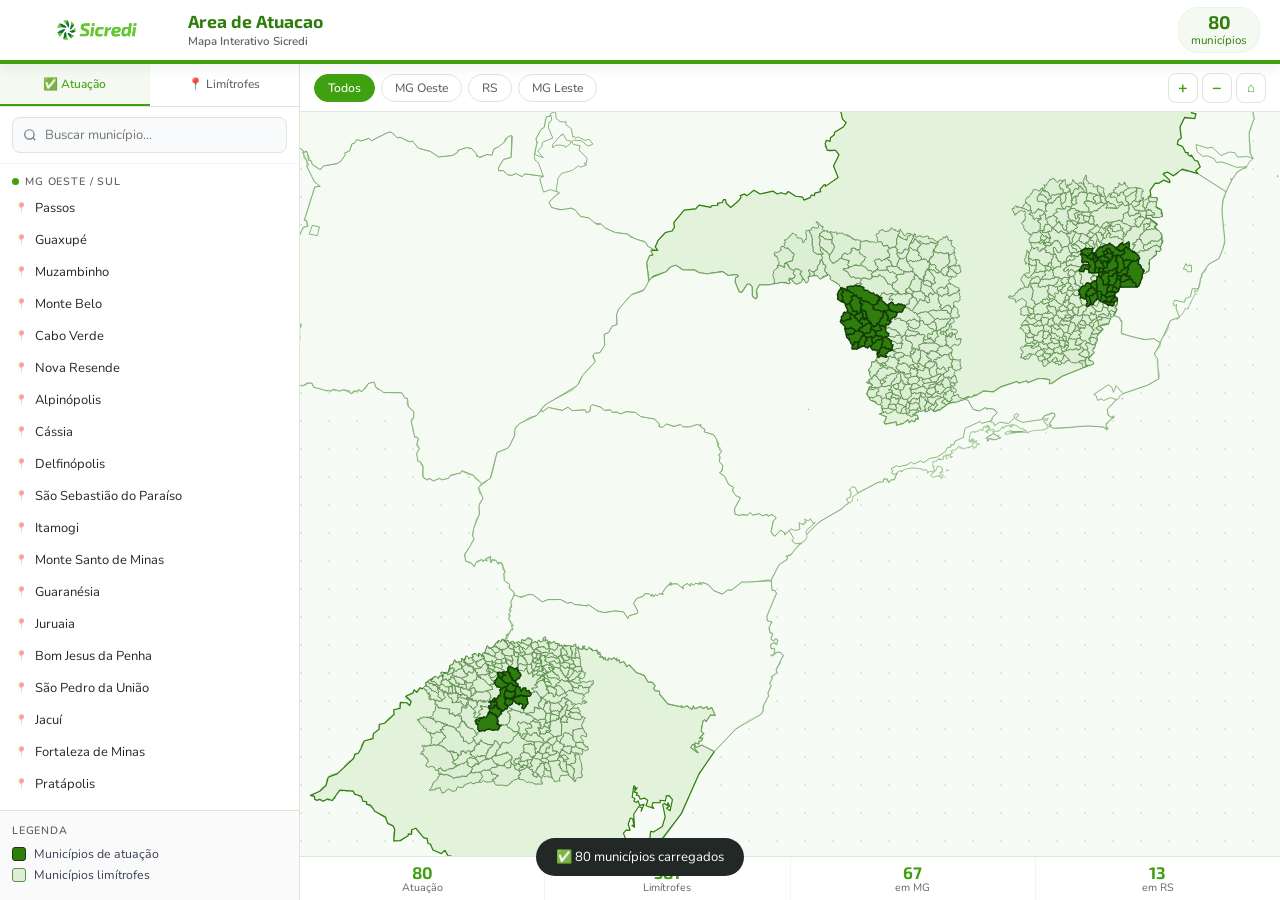
==== index.html @ 57748edc "Ajusta shape do Brasil e fit mobile do mapa" ====
<!DOCTYPE html>
<html lang="pt-BR">
<head>
  <meta charset="UTF-8">
  <meta name="viewport" content="width=device-width, initial-scale=1.0, viewport-fit=cover">
  <meta name="description" content="Mapa interativo da area de atuacao Sicredi">
  <meta name="theme-color" content="#3FA110">
  <meta name="mobile-web-app-capable" content="yes">
  <meta name="apple-mobile-web-app-capable" content="yes">
  <meta name="apple-mobile-web-app-status-bar-style" content="black-translucent">
  <meta name="apple-mobile-web-app-title" content="Mapa Sicredi">

  <title>Mapa de Atuacao Sicredi</title>

  <link rel="manifest" href="manifest.json">
  <link rel="icon" type="image/png" sizes="192x192" href="icons/icon-192.png">
  <link rel="apple-touch-icon" href="icons/icon-192.png">

  <link rel="preconnect" href="https://fonts.googleapis.com">
  <link rel="preconnect" href="https://fonts.gstatic.com" crossorigin>
  <link href="https://fonts.googleapis.com/css2?family=Exo+2:wght@500;600;700&family=Nunito:wght@400;600;700&display=swap" rel="stylesheet">

  <style>
/* ===================================================
   Mapa Sicredi — CSS Principal
   =================================================== */

:root {
  --verde:        #3FA110;
  --verde-medio:  #2F7D0C;
  --verde-claro:  #64C832;
  --verde-pale:   #EAF6E4;
  --verde-bg:     #F4FAF1;
  --creme:        #FFFFFF;
  --branco:       #ffffff;
  --texto:        #222826;
  --cinza:        #5F6661;
  --cinza-borda:  #DDE5DC;
  --amarelo:      #F7B500;
  --vermelho:     #B70F3B;
  --sombra:       rgba(63,161,16,0.14);
  --sombra-forte: rgba(34,40,38,0.18);

  --header-h: 64px;
  --sidebar-w: 300px;
  --stats-h: 44px;
  --toolbar-h: 48px;
  --radius: 12px;
  --radius-sm: 8px;
  --transition: 0.2s ease;
}

/* ── Reset ─────────────────────────────────────────── */
*, *::before, *::after { box-sizing: border-box; margin: 0; padding: 0; }
html, body { width: 100%; height: 100%; overflow: hidden; }
body {
  font-family: 'Nunito', Arial, system-ui, sans-serif;
  background: var(--creme);
  color: var(--texto);
  -webkit-font-smoothing: antialiased;
}
button { font-family: inherit; cursor: pointer; border: none; background: none; }
input  { font-family: inherit; }

/* ── Header ─────────────────────────────────────────── */
#header {
  height: var(--header-h);
  background: var(--branco);
  color: var(--texto);
  display: flex;
  align-items: center;
  gap: 14px;
  padding: 0 20px;
  position: relative;
  z-index: 100;
  border-bottom: 4px solid var(--verde);
  box-shadow: 0 2px 14px rgba(34,40,38,0.08);
  flex-shrink: 0;
}

.logo {
  width: 154px;
  height: 38px;
  object-fit: contain;
  display: block;
  flex-shrink: 0;
}

.header-text h1 {
  font-family: 'Exo 2', 'Nunito', Arial, sans-serif;
  font-size: 1.1rem;
  font-weight: 700;
  line-height: 1.2;
  color: var(--verde-medio);
}
.header-text p {
  font-size: 0.72rem;
  color: var(--cinza);
  font-weight: 600;
}

.header-badges {
  margin-left: auto;
  display: flex;
  gap: 8px;
  align-items: center;
}

.badge {
  background: var(--verde-bg);
  border: 1px solid var(--verde-pale);
  border-radius: 20px;
  padding: 4px 12px;
  font-size: 0.72rem;
  text-align: center;
  white-space: nowrap;
  color: var(--verde-medio);
}
.badge strong {
  display: block;
  font-family: 'Exo 2', 'Nunito', Arial, sans-serif;
  font-size: 1.15rem;
  line-height: 1.1;
}

#btn-menu {
  display: none;
  padding: 8px;
  border-radius: var(--radius-sm);
  color: var(--verde);
  font-size: 20px;
  line-height: 1;
  background: var(--verde-bg);
}

/* ── Layout ─────────────────────────────────────────── */
#app {
  display: flex;
  height: calc(100vh - var(--header-h));
}

/* ── Sidebar ─────────────────────────────────────────── */
#sidebar {
  width: var(--sidebar-w);
  min-width: var(--sidebar-w);
  background: var(--branco);
  border-right: 1px solid var(--cinza-borda);
  display: flex;
  flex-direction: column;
  overflow: hidden;
  transition: transform var(--transition);
  z-index: 50;
}

.tabs {
  display: flex;
  border-bottom: 1px solid var(--cinza-borda);
  flex-shrink: 0;
}
.tab-btn {
  flex: 1;
  padding: 12px 6px;
  font-size: 0.75rem;
  font-weight: 500;
  color: var(--cinza);
  border-bottom: 2.5px solid transparent;
  transition: all var(--transition);
}
.tab-btn.active {
  color: var(--verde);
  border-bottom-color: var(--verde);
  background: var(--verde-bg);
}

.search-wrap {
  padding: 10px 12px;
  border-bottom: 1px solid #f3f4f6;
  flex-shrink: 0;
}
.search-wrap input {
  width: 100%;
  padding: 8px 10px 8px 32px;
  border: 1.5px solid var(--cinza-borda);
  border-radius: var(--radius-sm);
  font-size: 0.82rem;
  background: #f9fafb url("data:image/svg+xml,%3Csvg xmlns='http://www.w3.org/2000/svg' width='14' height='14' viewBox='0 0 24 24' fill='none' stroke='%236b7280' stroke-width='2'%3E%3Ccircle cx='11' cy='11' r='8'/%3E%3Cpath d='m21 21-4.35-4.35'/%3E%3C/svg%3E") 10px center no-repeat;
  outline: none;
  transition: border-color var(--transition), background var(--transition);
}
.search-wrap input:focus {
  border-color: var(--verde-claro);
  background-color: var(--branco);
}

#municipio-list {
  flex: 1;
  overflow-y: auto;
  overscroll-behavior: contain;
}
#municipio-list::-webkit-scrollbar { width: 3px; }
#municipio-list::-webkit-scrollbar-thumb { background: var(--verde-pale); border-radius: 2px; }

.region-header {
  padding: 10px 12px 3px;
  font-size: 0.67rem;
  font-weight: 600;
  letter-spacing: 0.08em;
  text-transform: uppercase;
  color: var(--cinza);
  display: flex;
  align-items: center;
  gap: 6px;
  position: sticky;
  top: 0;
  background: var(--branco);
  z-index: 1;
}
.region-dot {
  width: 7px; height: 7px;
  border-radius: 50%;
  flex-shrink: 0;
}

.muni-item {
  padding: 7px 12px;
  font-size: 0.81rem;
  cursor: pointer;
  display: flex;
  align-items: center;
  gap: 8px;
  border-left: 3px solid transparent;
  transition: background var(--transition), border-color var(--transition);
  user-select: none;
}
.muni-item:hover { background: var(--verde-bg); }
.muni-item.selected {
  background: var(--verde-pale);
  border-left-color: var(--verde);
  color: var(--verde);
  font-weight: 500;
}
.muni-item .muni-icon { font-size: 10px; opacity: 0.5; }
.muni-count {
  margin-left: auto;
  font-size: 0.68rem;
  background: var(--verde-bg);
  color: var(--verde);
  border-radius: 10px;
  padding: 1px 6px;
}

.sidebar-legend {
  padding: 12px;
  border-top: 1px solid var(--cinza-borda);
  background: #fafafa;
  flex-shrink: 0;
}
.legend-title {
  font-size: 0.67rem;
  font-weight: 600;
  letter-spacing: 0.07em;
  text-transform: uppercase;
  color: var(--cinza);
  margin-bottom: 8px;
}
.legend-item {
  display: flex;
  align-items: center;
  gap: 8px;
  font-size: 0.77rem;
  color: #374151;
  margin-bottom: 5px;
}
.legend-swatch {
  width: 14px; height: 14px;
  border-radius: 3px;
  flex-shrink: 0;
}

/* ── Main area ───────────────────────────────────────── */
#main {
  flex: 1;
  display: flex;
  flex-direction: column;
  overflow: hidden;
  min-width: 0;
}

/* Toolbar */
#toolbar {
  height: var(--toolbar-h);
  background: var(--branco);
  border-bottom: 1px solid var(--cinza-borda);
  display: flex;
  align-items: center;
  gap: 6px;
  padding: 0 14px;
  flex-shrink: 0;
}

.filter-btn {
  padding: 5px 13px;
  border-radius: 20px;
  font-size: 0.76rem;
  font-weight: 500;
  color: var(--cinza);
  border: 1.5px solid var(--cinza-borda);
  background: var(--branco);
  transition: all var(--transition);
  white-space: nowrap;
}
.filter-btn:hover { border-color: var(--verde-claro); color: var(--verde); }
.filter-btn.active {
  background: var(--verde);
  border-color: var(--verde);
  color: var(--branco);
}

.zoom-group {
  margin-left: auto;
  display: flex;
  gap: 4px;
}
.zoom-btn {
  width: 30px; height: 30px;
  border: 1.5px solid var(--cinza-borda);
  border-radius: var(--radius-sm);
  background: var(--branco);
  font-size: 16px;
  font-weight: 700;
  color: var(--verde);
  display: flex; align-items: center; justify-content: center;
  transition: all var(--transition);
}
.zoom-btn:hover { background: var(--verde-bg); border-color: var(--verde-claro); }

/* Map container */
#map-container {
  flex: 1;
  position: relative;
  overflow: hidden;
  background: #F7FBF5;
  background-image:
    radial-gradient(circle at 1px 1px, rgba(63,161,16,0.16) 1px, transparent 0);
  background-size: 28px 28px;
  cursor: grab;
}
#map-container:active { cursor: grabbing; }

#map-wrapper {
  position: absolute;
  top: 0;
  left: 0;
  width: 100%;
  height: 100%;
}

#map-svg {
  width: 100%;
  height: 100%;
  display: block;
  shape-rendering: geometricPrecision;
}

/* SVG paths — vector-effect garante espessura fixa independente do zoom */
.brasil-pais {
  fill: #F7FBF5;
  stroke: #A8CFA0;
  stroke-width: 1.15px;
  stroke-linejoin: round;
  stroke-linecap: round;
  vector-effect: non-scaling-stroke;
  pointer-events: none;
  shape-rendering: geometricPrecision;
}

.brasil-estado {
  fill: rgba(244,250,241,0.72);
  stroke: #7CAD71;
  stroke-width: 0.9px;
  stroke-linejoin: round;
  stroke-linecap: round;
  vector-effect: non-scaling-stroke;
  pointer-events: none;
  shape-rendering: geometricPrecision;
}

.brasil-estado.estado-destaque {
  fill: #E2F2DB;
  stroke: #2F7D0C;
  stroke-width: 1.2px;
}

.muni-path {
  vector-effect: non-scaling-stroke;
  stroke: #2D5F23;
  stroke-width: 0.95;
  stroke-linejoin: round;
  stroke-linecap: round;
  transition: fill 0.15s, stroke 0.15s, opacity 0.15s;
  cursor: pointer;
  shape-rendering: geometricPrecision;
}
.muni-path.atuacao {
  fill: #2F7D0C;
  stroke: #133A08;
  stroke-width: 1.35;
}
.muni-path.limitrofe {
  fill: #DCEFD4;
  stroke: #5E8F50;
  stroke-width: 0.9;
}
.muni-path:hover {
  stroke: #1F4F0A;
  stroke-width: 2.2;
  filter: brightness(0.95) saturate(1.12);
}
.muni-path.selected {
  stroke: var(--amarelo) !important;
  stroke-width: 2.8 !important;
  filter: drop-shadow(0 0 6px rgba(247,181,0,0.55));
}
.muni-path.dimmed { opacity: 0.22; }

.muni-label {
  pointer-events: none;
  font-family: 'Nunito', Arial, sans-serif;
  fill: var(--texto);
  font-weight: 700;
  paint-order: stroke fill;
  stroke: rgba(255,255,255,0.9);
  stroke-linejoin: round;
  /* stroke-width definido via setAttribute em unidades do viewBox */
}

/* ── Tooltip ─────────────────────────────────────────── */
#tooltip {
  position: absolute;
  background: #222826;
  color: var(--branco);
  padding: 11px 14px 12px;
  border-radius: var(--radius);
  font-size: 0.8rem;
  pointer-events: none;
  opacity: 0;
  transition: opacity 0.12s;
  z-index: 200;
  min-width: 150px;
  max-width: 210px;
  border: 1px solid rgba(255,255,255,0.14);
  border-top: 3px solid var(--verde-claro);
  box-shadow: 0 10px 28px rgba(34,40,38,0.32);
}
#tooltip.visible { opacity: 1; }
#tt-name {
  font-family: 'Exo 2', 'Nunito', Arial, sans-serif;
  font-size: 1rem;
  font-weight: 700;
  margin-bottom: 3px;
  color: #FFFFFF;
}
#tt-uf {
  font-size: 0.73rem;
  color: #DDE5DC;
}
.tt-tag {
  display: inline-block;
  margin-top: 7px;
  padding: 3px 9px;
  border-radius: 10px;
  font-size: 0.68rem;
  font-weight: 700;
  border: 1px solid transparent;
}
.tt-tag.atuacao  {
  background: #EAF6E4;
  border-color: #64C832;
  color: #1F4F0A;
}
.tt-tag.limitrofe {
  background: #FFFFFF;
  border-color: #DDE5DC;
  color: #222826;
}

/* ── Info Panel ─────────────────────────────────────── */
#info-panel {
  position: absolute;
  bottom: 16px;
  right: 16px;
  background: var(--branco);
  border-radius: var(--radius);
  padding: 16px 18px;
  min-width: 200px;
  max-width: 250px;
  box-shadow: 0 4px 28px var(--sombra-forte);
  border-left: 4px solid var(--verde);
  z-index: 150;
  transform: translateY(10px);
  opacity: 0;
  pointer-events: none;
  transition: opacity 0.2s, transform 0.2s;
}
#info-panel.visible {
  opacity: 1;
  transform: translateY(0);
  pointer-events: auto;
}
#info-panel h3 {
  font-family: 'Exo 2', 'Nunito', Arial, sans-serif;
  font-size: 1rem;
  color: var(--verde);
  margin-bottom: 8px;
  line-height: 1.25;
  padding-right: 20px;
}
.info-row {
  display: flex;
  justify-content: space-between;
  align-items: center;
  font-size: 0.76rem;
  color: var(--cinza);
  margin-top: 5px;
}
.info-row strong { color: var(--texto); font-weight: 500; }
#btn-close-info {
  position: absolute;
  top: 8px; right: 10px;
  color: var(--cinza);
  font-size: 16px;
  line-height: 1;
}
#btn-close-info:hover { color: var(--texto); }

/* ── Stats Bar ───────────────────────────────────────── */
#stats-bar {
  height: var(--stats-h);
  display: flex;
  background: var(--branco);
  border-top: 1px solid var(--cinza-borda);
  flex-shrink: 0;
}
.stat-cell {
  flex: 1;
  display: flex;
  flex-direction: column;
  align-items: center;
  justify-content: center;
  border-right: 1px solid #f3f4f6;
  font-size: 0.67rem;
  color: var(--cinza);
  line-height: 1.2;
}
.stat-cell:last-child { border-right: none; }
.stat-cell strong {
  font-family: 'Exo 2', 'Nunito', Arial, sans-serif;
  font-size: 1.05rem;
  color: var(--verde);
  display: block;
}

/* ── Loading overlay ─────────────────────────────────── */
#loading {
  position: absolute;
  inset: 0;
  background: #F7FBF5;
  display: flex;
  flex-direction: column;
  align-items: center;
  justify-content: center;
  gap: 14px;
  z-index: 999;
}
.spinner {
  width: 46px; height: 46px;
  border: 3px solid var(--verde-pale);
  border-top-color: var(--verde);
  border-radius: 50%;
  animation: spin 0.75s linear infinite;
}
@keyframes spin { to { transform: rotate(360deg); } }
#loading p { color: var(--verde); font-family: 'Exo 2', 'Nunito', Arial, sans-serif; font-size: 0.95rem; font-weight: 700; }
#loading small { color: var(--cinza); font-size: 0.75rem; }
#loading.hidden { display: none; }

/* ── Overlay sidebar (mobile) ───────────────────────── */
#sidebar-overlay {
  display: none;
  position: fixed;
  inset: 0;
  background: rgba(0,0,0,0.4);
  z-index: 49;
}

/* ── Toast notification ──────────────────────────────── */
#toast {
  position: fixed;
  bottom: 24px;
  left: 50%;
  transform: translateX(-50%) translateY(20px);
  background: var(--texto);
  color: var(--branco);
  padding: 10px 20px;
  border-radius: 24px;
  font-size: 0.82rem;
  opacity: 0;
  pointer-events: none;
  transition: opacity 0.3s, transform 0.3s;
  z-index: 9999;
  white-space: nowrap;
}
#toast.show {
  opacity: 1;
  transform: translateX(-50%) translateY(0);
}

/* ── PWA install banner ──────────────────────────────── */
#install-banner {
  position: fixed;
  bottom: 16px;
  left: 50%;
  transform: translateX(-50%);
  background: var(--verde);
  color: white;
  padding: 12px 20px;
  border-radius: var(--radius);
  display: flex;
  align-items: center;
  gap: 12px;
  box-shadow: 0 4px 20px rgba(0,0,0,0.3);
  z-index: 9999;
  font-size: 0.85rem;
  display: none;
}
#install-banner button {
  background: white;
  color: var(--verde);
  padding: 6px 14px;
  border-radius: 20px;
  font-weight: 600;
  font-size: 0.8rem;
}
#btn-dismiss-install {
  background: none !important;
  color: rgba(255,255,255,0.7) !important;
  padding: 4px !important;
  font-size: 16px !important;
}

/* ── Responsive — Mobile ─────────────────────────────── */
@media (max-width: 768px) {
  :root { --sidebar-w: 280px; }

  #btn-menu { display: flex; }
  #header { gap: 8px; padding: 0 12px; }
  .logo { width: 132px; height: 34px; }
  .header-text h1 { font-size: 0.92rem; }
  .header-text p { display: none; }
  .badge { padding: 3px 9px; font-size: 0.66rem; }

  #sidebar {
    position: fixed;
    top: var(--header-h);
    left: 0;
    height: calc(100vh - var(--header-h));
    transform: translateX(-100%);
    box-shadow: 4px 0 24px rgba(0,0,0,0.2);
  }
  #sidebar.open { transform: translateX(0); }
  #sidebar-overlay.open { display: block; }

  .header-badges .badge:not(:first-child) { display: none; }

  #toolbar { gap: 4px; padding: 0 10px; }
  .filter-btn { padding: 4px 9px; font-size: 0.7rem; }

  #info-panel { left: 12px; right: 12px; max-width: unset; bottom: 56px; }

  .stat-cell strong { font-size: 0.9rem; }
  .stat-cell { font-size: 0.62rem; }
}

@media (max-width: 400px) {
  .filter-btn { display: none; }
  .filter-btn.active { display: block; }
}

  </style>
</head>
<body>

<!-- ── Header ──────────────────────────────────────────── -->
<header id="header">
  <button id="btn-menu" aria-label="Abrir menu">☰</button>
  <img class="logo" src="[data-uri]" alt="Sicredi">
  <div class="header-text">
    <h1>Area de Atuacao</h1>
    <p>Mapa Interativo Sicredi</p>
  </div>
  <div class="header-badges">
    <div class="badge">
      <strong id="badge-atu">—</strong>
      municípios
    </div>
  </div>
</header>

<!-- ── App layout ──────────────────────────────────────── -->
<div id="app">

  <!-- Sidebar overlay (mobile) -->
  <div id="sidebar-overlay"></div>

  <!-- Sidebar -->
  <aside id="sidebar">
    <div class="tabs">
      <button class="tab-btn active" data-tab="atuacao">✅ Atuação</button>
      <button class="tab-btn"        data-tab="limitrofe">📍 Limítrofes</button>
    </div>

    <div class="search-wrap">
      <input type="search" id="search-input" placeholder="Buscar município..." autocomplete="off" autocorrect="off">
    </div>

    <div id="municipio-list" role="list"></div>

    <div class="sidebar-legend">
      <div class="legend-title">Legenda</div>
      <div class="legend-item">
        <div class="legend-swatch" style="background:#2F7D0C;border:1.5px solid #133A08"></div>
        Municípios de atuação
      </div>
      <div class="legend-item">
        <div class="legend-swatch" style="background:#DCEFD4;border:1px solid #5E8F50"></div>
        Municípios limítrofes
      </div>
    </div>
  </aside>

  <!-- Main -->
  <main id="main">

    <!-- Toolbar -->
    <div id="toolbar">
      <button class="filter-btn active" data-region="todos">Todos</button>
      <button class="filter-btn" data-region="mg-oeste">MG Oeste</button>
      <button class="filter-btn" data-region="rs">RS</button>
      <button class="filter-btn" data-region="mg-leste">MG Leste</button>
      <div class="zoom-group">
        <button class="zoom-btn" id="btn-zoom-in"    title="Zoom +">+</button>
        <button class="zoom-btn" id="btn-zoom-out"   title="Zoom −">−</button>
        <button class="zoom-btn" id="btn-zoom-reset" title="Resetar" style="font-size:13px">⌂</button>
      </div>
    </div>

    <!-- Map -->
    <div id="map-container">
      <!-- Loading -->
      <div id="loading">
        <div class="spinner"></div>
        <p>Carregando mapa...</p>
        <small>Preparando dados geográficos</small>
      </div>

      <!-- SVG Map -->
      <div id="map-wrapper">
        <svg id="map-svg" xmlns="http://www.w3.org/2000/svg" aria-label="Mapa de municípios"></svg>
      </div>

      <!-- Tooltip -->
      <div id="tooltip" role="tooltip" aria-live="polite">
        <div id="tt-name"></div>
        <div id="tt-uf"></div>
        <div id="tt-tag"></div>
      </div>

      <!-- Info panel -->
      <div id="info-panel" role="complementary">
        <button id="btn-close-info" aria-label="Fechar">✕</button>
        <h3 id="ip-nome"></h3>
        <div class="info-row"><span>Estado</span><strong id="ip-estado"></strong></div>
        <div class="info-row"><span>Região</span><strong id="ip-regiao"></strong></div>
        <div class="info-row"><span>Tipo</span><strong id="ip-tipo"></strong></div>
      </div>
    </div>

    <!-- Stats bar -->
    <div id="stats-bar">
      <div class="stat-cell"><strong id="s-atu">—</strong>Atuação</div>
      <div class="stat-cell"><strong id="s-lim">—</strong>Limítrofes</div>
      <div class="stat-cell"><strong id="s-mg">—</strong>em MG</div>
      <div class="stat-cell"><strong id="s-rs">—</strong>em RS</div>
    </div>

  </main>
</div>

<!-- Toast -->
<div id="toast" role="status"></div>

<!-- PWA Install Banner -->
<div id="install-banner">
  <span>📱 Instalar como app</span>
  <button id="btn-install">Instalar</button>
  <button id="btn-dismiss-install">✕</button>
</div>

<script>
window.__MAPA_DATA__ = {"meta":{"total":661,"atuacao":80,"limitrofe":581,"regioes":{"mg-oeste":"MG Oeste / Sul","mg-leste":"MG Leste / Caratinga","rs":"RS Noroeste"},"municipios_atuacao":{"mg-oeste":["Passos","Guaxupé","Muzambinho","Monte Belo","Cabo Verde","Nova Resende","Alpinópolis","Cássia","Delfinópolis","São Sebastião do Paraíso","Itamogi","Monte Santo de Minas","Guaranésia","Juruaia","Bom Jesus da Penha","São Pedro da União","Jacuí","Fortaleza de Minas","Pratápolis","Itaú de Minas","Capetinga","São Tomás de Aquino","Claraval","Ibiraci","São José da Barra","Capitólio","São João Batista do Glória","Arceburgo"],"mg-leste":["Caratinga","Piedade de Caratinga","Inhápim","São Domingos das Dores","São Sebastião do Anta","Imbé de Minas","Ubaporanga","Simonésia","Santa Rita de Minas","Santa Bárbara do Leste","Manhuaçu","Santana do Manhuaçu","Manhumirim","Reduto","Martins Soares","São João do Manhuaçu","Luisburgo","Alto Jequitibá","Alto Caparaó","Caparaó","Matipó","Abre Campo","Pedra Bonita","Santa Margarida","Caputira","Durandé","São José do Mantimento","Conceição de Ipanema","Ipanema","Chalé","Lajinha","Mutum","Taparuba","Pocrane","Alvarenga","Entre Folhas","Bom Jesus do Galho","Córrego Novo","Vargem Alegre"],"rs":["Santo Augusto","Coronel Bicaco","São Valério do Sul","Chiapetta","Nova Ramada","Condor","Ajuricaba","Panambi","Bozano","Ijuí","Coronel Barros","Augusto Pestana","Jóia"]}},"features":[{"id":"3100302","nome":"Abre Campo","uf":"MG","tipo":"atuacao","regiao":"mg-leste","centroide":[-42.42953,-20.26358],"geometry":{"type":"Polygon","coordinates":[[[-42.3696,-20.1322],[-42.311,-20.1422],[-42.3222,-20.1764],[-42.3122,-20.1922],[-42.3278,-20.218],[-42.3212,-20.2336],[-42.3636,-20.2473],[-42.3614,-20.2593],[-42.3744,-20.2673],[-42.3679,-20.2808],[-42.3912,-20.28],[-42.411,-20.3187],[-42.415,-20.3496],[-42.4273,-20.3595],[-42.4201,-20.4141],[-42.4361,-20.4382],[-42.4566,-20.4379],[-42.4895,-20.4197],[-42.4916,-20.4062],[-42.5272,-20.4245],[-42.5316,-20.4104],[-42.5137,-20.37],[-42.523,-20.357],[-42.5564,-20.3555],[-42.5491,-20.3196],[-42.5407,-20.3176],[-42.5421,-20.2967],[-42.5558,-20.2948],[-42.5595,-20.2841],[-42.5511,-20.2802],[-42.5556,-20.267],[-42.5309,-20.251],[-42.5071,-20.1971],[-42.4623,-20.1856],[-42.4385,-20.1936],[-42.4158,-20.1397],[-42.3847,-20.1211],[-42.3681,-20.1244],[-42.3696,-20.1322]]]}},{"id":"3100401","nome":"Acaiaca","uf":"MG","tipo":"limitrofe","regiao":"","centroide":[-43.09854,-20.39933],"geometry":{"type":"Polygon","coordinates":[[[-43.1139,-20.3578],[-43.0771,-20.3662],[-43.0531,-20.4027],[-43.0242,-20.4102],[-43.0366,-20.4492],[-43.0526,-20.4555],[-43.0774,-20.4323],[-43.125,-20.4489],[-43.1229,-20.4302],[-43.1687,-20.4006],[-43.1529,-20.3764],[-43.1638,-20.37],[-43.1568,-20.3453],[-43.1333,-20.3408],[-43.1294,-20.3549],[-43.1139,-20.3578]]]}},{"id":"3100500","nome":"Açucena","uf":"MG","tipo":"limitrofe","regiao":"","centroide":[-42.4329,-19.04847],"geometry":{"type":"Polygon","coordinates":[[[-42.3859,-18.9239],[-42.3627,-18.9252],[-42.3562,-18.9601],[-42.3301,-18.9646],[-42.3156,-18.987],[-42.3086,-18.9608],[-42.3008,-18.9607],[-42.27,-18.9793],[-42.2508,-18.9735],[-42.2541,-18.9878],[-42.2464,-18.9933],[-42.2253,-18.9954],[-42.209,-18.9842],[-42.2059,-19.0034],[-42.2272,-19.0256],[-42.2405,-19.0174],[-42.2991,-19.0864],[-42.3325,-19.0836],[-42.3554,-19.0965],[-42.3538,-19.1489],[-42.4038,-19.1719],[-42.3722,-19.2204],[-42.4002,-19.2124],[-42.4126,-19.1881],[-42.4321,-19.1851],[-42.466,-19.161],[-42.4756,-19.167],[-42.4821,-19.1551],[-42.5701,-19.1668],[-42.6161,-19.118],[-42.662,-19.1253],[-42.6644,-19.0973],[-42.6538,-19.0803],[-42.6158,-19.0512],[-42.596,-19.0515],[-42.586,-19.0344],[-42.6184,-18.9963],[-42.6119,-18.9744],[-42.5976,-18.9753],[-42.5958,-18.9625],[-42.5459,-18.9608],[-42.5269,-18.9446],[-42.5142,-18.9558],[-42.4879,-18.937],[-42.4867,-18.9622],[-42.4533,-18.9396],[-42.4319,-18.9428],[-42.3859,-18.9239]]]}},{"id":"3100708","nome":"Água Comprida","uf":"MG","tipo":"limitrofe","regiao":"","centroide":[-48.1062,-19.9815],"geometry":{"type":"Polygon","coordinates":[[[-48.1056,-19.8423],[-48.0937,-19.86],[-48.0694,-19.8515],[-48.0205,-19.8891],[-47.9909,-19.8975],[-48.0351,-19.9542],[-48.0105,-19.964],[-48.0098,-19.9818],[-47.9946,-19.9934],[-47.981,-20.036],[-47.9908,-20.0457],[-47.9893,-20.0725],[-48.0019,-20.1037],[-48.0194,-20.1197],[-48.0377,-20.1165],[-48.0489,-20.1368],[-48.0815,-20.1478],[-48.1125,-20.1433],[-48.1473,-20.1237],[-48.1585,-20.1026],[-48.1782,-20.0957],[-48.182,-20.0742],[-48.203,-20.045],[-48.1714,-20.0386],[-48.1667,-20.0233],[-48.1403,-20.0217],[-48.1401,-20.0036],[-48.1301,-20.0037],[-48.1365,-19.9966],[-48.1259,-19.9928],[-48.1283,-19.984],[-48.1408,-19.9731],[-48.1374,-19.966],[-48.1468,-19.971],[-48.1446,-19.9639],[-48.1667,-19.946],[-48.1674,-19.9264],[-48.1487,-19.9065],[-48.1535,-19.8813],[-48.127,-19.8487],[-48.1056,-19.8423]]]}},{"id":"3100807","nome":"Aguanil","uf":"MG","tipo":"limitrofe","regiao":"","centroide":[-45.41114,-20.97291],"geometry":{"type":"Polygon","coordinates":[[[-45.4157,-20.8863],[-45.3822,-20.8958],[-45.3637,-20.9127],[-45.3608,-20.9589],[-45.342,-21.0148],[-45.3669,-21.034],[-45.3496,-21.0412],[-45.3503,-21.062],[-45.3422,-21.067],[-45.3647,-21.0653],[-45.3945,-21.0779],[-45.3917,-21.0682],[-45.4188,-21.0278],[-45.4709,-21.0234],[-45.5234,-20.9739],[-45.5374,-20.9385],[-45.4727,-20.9303],[-45.4473,-20.8985],[-45.4157,-20.8863]]]}},{"id":"3101102","nome":"Aimorés","uf":"MG","tipo":"limitrofe","regiao":"","centroide":[-41.19961,-19.60977],"geometry":{"type":"Polygon","coordinates":[[[-41.0252,-19.3841],[-40.9966,-19.4086],[-40.9709,-19.4118],[-40.9574,-19.4494],[-40.9445,-19.4596],[-40.9489,-19.4727],[-40.9709,-19.5033],[-40.9879,-19.5075],[-41.0199,-19.5036],[-41.0454,-19.4874],[-41.0359,-19.568],[-41.0559,-19.5843],[-41.0715,-19.5839],[-41.0729,-19.5975],[-41.0905,-19.5959],[-41.1082,-19.639],[-41.1291,-19.6423],[-41.1382,-19.6582],[-41.1681,-19.6717],[-41.1791,-19.7396],[-41.1905,-19.7464],[-41.1656,-19.792],[-41.1658,-19.8101],[-41.1859,-19.8272],[-41.1753,-19.8389],[-41.1836,-19.8483],[-41.1845,-19.8885],[-41.2047,-19.9026],[-41.2285,-19.9053],[-41.2431,-19.9362],[-41.299,-19.9366],[-41.2911,-19.9259],[-41.2987,-19.9037],[-41.2737,-19.8959],[-41.2774,-19.8811],[-41.2895,-19.8836],[-41.2871,-19.8618],[-41.336,-19.8328],[-41.3269,-19.7996],[-41.3437,-19.7951],[-41.3524,-19.7681],[-41.3627,-19.7615],[-41.3832,-19.7677],[-41.3938,-19.7392],[-41.3818,-19.7227],[-41.3867,-19.6585],[-41.3648,-19.653],[-41.3633,-19.6329],[-41.3847,-19.6121],[-41.3822,-19.5874],[-41.3944,-19.5855],[-41.4313,-19.5403],[-41.4071,-19.527],[-41.3922,-19.5382],[-41.3726,-19.5315],[-41.3749,-19.5056],[-41.3388,-19.4868],[-41.2943,-19.4992],[-41.2194,-19.4777],[-41.2067,-19.4883],[-41.2095,-19.4741],[-41.1895,-19.4697],[-41.1973,-19.4538],[-41.159,-19.4532],[-41.1434,-19.4186],[-41.1253,-19.4291],[-41.0881,-19.3908],[-41.0672,-19.3986],[-41.0483,-19.3941],[-41.045,-19.3771],[-41.0252,-19.3841]]]}},{"id":"3101409","nome":"Albertina","uf":"MG","tipo":"limitrofe","regiao":"","centroide":[-46.62416,-22.19699],"geometry":{"type":"Polygon","coordinates":[[[-46.6693,-22.1748],[-46.6411,-22.1865],[-46.5558,-22.1717],[-46.5331,-22.1853],[-46.5639,-22.2005],[-46.576,-22.2196],[-46.596,-22.2262],[-46.631,-22.2128],[-46.6473,-22.2262],[-46.6798,-22.2164],[-46.6693,-22.1748]]]}},{"id":"3101607","nome":"Alfenas","uf":"MG","tipo":"limitrofe","regiao":"","centroide":[-45.97627,-21.38729],"geometry":{"type":"Polygon","coordinates":[[[-45.9736,-21.1406],[-45.9478,-21.1653],[-45.9549,-21.2467],[-45.9322,-21.2485],[-45.9098,-21.2687],[-45.8578,-21.2832],[-45.8228,-21.3313],[-45.831,-21.3936],[-45.845,-21.4165],[-45.8211,-21.4235],[-45.8372,-21.4661],[-45.8591,-21.4782],[-45.8693,-21.5007],[-45.8556,-21.5066],[-45.864,-21.5304],[-45.8491,-21.5586],[-45.8532,-21.5867],[-45.9037,-21.5517],[-45.9201,-21.559],[-45.9303,-21.5489],[-45.9512,-21.5551],[-45.9906,-21.5312],[-46.0194,-21.4988],[-46.0639,-21.4896],[-46.1033,-21.4996],[-46.1233,-21.4923],[-46.1416,-21.5041],[-46.1475,-21.4805],[-46.1758,-21.4742],[-46.1881,-21.4835],[-46.178,-21.4512],[-46.1849,-21.4412],[-46.1491,-21.4187],[-46.0776,-21.4099],[-46.0568,-21.4189],[-46.0371,-21.3908],[-46.038,-21.3566],[-46.0456,-21.3504],[-46.0281,-21.3426],[-46.0121,-21.3133],[-46.056,-21.3084],[-46.0542,-21.2974],[-46.0346,-21.2903],[-46.0412,-21.2806],[-46.0343,-21.2614],[-46.0128,-21.2534],[-46.0515,-21.1955],[-46.0157,-21.1868],[-46.0117,-21.1633],[-45.9834,-21.158],[-45.9736,-21.1406]]]}},{"id":"3101805","nome":"Alpercata","uf":"MG","tipo":"limitrofe","regiao":"","centroide":[-42.00755,-18.98319],"geometry":{"type":"Polygon","coordinates":[[[-41.9838,-18.951],[-41.9568,-18.9539],[-41.9528,-18.9437],[-41.9609,-18.935],[-41.9334,-18.928],[-41.8916,-18.9338],[-41.8941,-18.946],[-41.9267,-18.9656],[-41.9375,-18.9882],[-41.9841,-18.9992],[-41.9891,-19.012],[-42.048,-19.0393],[-42.063,-19.0698],[-42.0933,-19.049],[-42.0858,-19.0423],[-42.0995,-19.0236],[-42.1142,-19.0307],[-42.1268,-19.0243],[-42.0988,-19.0022],[-42.0902,-18.9731],[-42.0377,-18.9333],[-41.9879,-18.9241],[-41.9838,-18.951]]]}},{"id":"3101904","nome":"Alpinópolis","uf":"MG","tipo":"atuacao","regiao":"mg-oeste","centroide":[-46.38143,-20.83249],"geometry":{"type":"Polygon","coordinates":[[[-46.3479,-20.7032],[-46.3315,-20.7194],[-46.3305,-20.7581],[-46.3206,-20.7532],[-46.306,-20.7775],[-46.2955,-20.7791],[-46.3018,-20.7979],[-46.2938,-20.8189],[-46.3154,-20.8431],[-46.3168,-20.8573],[-46.2563,-20.8677],[-46.2398,-20.8922],[-46.2597,-20.892],[-46.2607,-20.9113],[-46.2856,-20.9282],[-46.2878,-20.9453],[-46.3119,-20.9486],[-46.3474,-20.9362],[-46.3389,-20.9717],[-46.3581,-20.9899],[-46.3982,-20.9809],[-46.3935,-20.967],[-46.4128,-20.9621],[-46.4564,-20.9737],[-46.4747,-20.947],[-46.4924,-20.9499],[-46.5039,-20.9376],[-46.5144,-20.9432],[-46.5282,-20.9343],[-46.527,-20.9223],[-46.5042,-20.9254],[-46.4864,-20.8976],[-46.4631,-20.8924],[-46.4701,-20.8726],[-46.4551,-20.8409],[-46.4399,-20.8308],[-46.4389,-20.8133],[-46.4081,-20.8055],[-46.4117,-20.7834],[-46.4015,-20.7765],[-46.3981,-20.751],[-46.4059,-20.7376],[-46.3884,-20.7319],[-46.3985,-20.7139],[-46.3789,-20.6964],[-46.3976,-20.6894],[-46.3984,-20.6742],[-46.3799,-20.6648],[-46.3479,-20.7032]]]}},{"id":"3102001","nome":"Alterosa","uf":"MG","tipo":"limitrofe","regiao":"","centroide":[-46.17406,-21.21912],"geometry":{"type":"Polygon","coordinates":[[[-46.2693,-21.17],[-46.2436,-21.1859],[-46.2212,-21.1767],[-46.1758,-21.1972],[-46.1748,-21.1847],[-46.1416,-21.1526],[-46.0645,-21.1456],[-46.0417,-21.1739],[-46.0515,-21.1955],[-46.0457,-21.214],[-46.0128,-21.2534],[-46.0343,-21.2614],[-46.0412,-21.2806],[-46.0346,-21.2903],[-46.0484,-21.291],[-46.056,-21.3084],[-46.124,-21.3197],[-46.1756,-21.2759],[-46.2025,-21.2797],[-46.2136,-21.265],[-46.247,-21.2525],[-46.2606,-21.2571],[-46.2926,-21.2182],[-46.3342,-21.2032],[-46.3492,-21.1795],[-46.3057,-21.1794],[-46.2996,-21.1541],[-46.2693,-21.17]]]}},{"id":"3102050","nome":"Alto Caparaó","uf":"MG","tipo":"atuacao","regiao":"mg-leste","centroide":[-41.88196,-20.46172],"geometry":{"type":"Polygon","coordinates":[[[-41.8747,-20.3975],[-41.803,-20.4218],[-41.799,-20.4768],[-41.8398,-20.4829],[-41.8505,-20.4986],[-41.8685,-20.4925],[-41.8961,-20.5024],[-41.9156,-20.4881],[-41.9145,-20.5048],[-41.9319,-20.5166],[-41.9629,-20.5054],[-41.932,-20.4918],[-41.9278,-20.4718],[-41.8985,-20.4392],[-41.9036,-20.435],[-41.8833,-20.4326],[-41.8732,-20.4179],[-41.8747,-20.3975]]]}},{"id":"3102100","nome":"Alto Rio Doce","uf":"MG","tipo":"limitrofe","regiao":"","centroide":[-43.40743,-21.01548],"geometry":{"type":"Polygon","coordinates":[[[-43.5144,-20.9295],[-43.5071,-20.9395],[-43.4971,-20.9341],[-43.4576,-20.9446],[-43.454,-20.965],[-43.4442,-20.9619],[-43.4198,-20.9781],[-43.3957,-20.9589],[-43.3916,-20.9728],[-43.3752,-20.9761],[-43.3651,-20.9562],[-43.3724,-20.9537],[-43.3599,-20.9449],[-43.3447,-20.9512],[-43.3329,-20.9775],[-43.2912,-20.9552],[-43.2393,-20.9689],[-43.2557,-21.0125],[-43.245,-21.0232],[-43.2493,-21.036],[-43.2312,-21.0447],[-43.2433,-21.0839],[-43.2632,-21.0777],[-43.2742,-21.0577],[-43.2999,-21.0628],[-43.3067,-21.0754],[-43.3563,-21.0957],[-43.3617,-21.1507],[-43.3967,-21.1672],[-43.4024,-21.1556],[-43.4176,-21.1582],[-43.4376,-21.1418],[-43.4682,-21.1448],[-43.4653,-21.1308],[-43.4979,-21.1159],[-43.503,-21.0948],[-43.5166,-21.0938],[-43.5111,-21.0617],[-43.5414,-21.0582],[-43.5183,-21.0452],[-43.5285,-21.0115],[-43.5382,-21.0106],[-43.5306,-21.0],[-43.5592,-20.9783],[-43.561,-20.9575],[-43.5701,-20.9609],[-43.5814,-20.9499],[-43.5144,-20.9295]]]}},{"id":"3102209","nome":"Alvarenga","uf":"MG","tipo":"atuacao","regiao":"mg-leste","centroide":[-41.69604,-19.42197],"geometry":{"type":"Polygon","coordinates":[[[-41.5627,-19.3719],[-41.5738,-19.4345],[-41.5856,-19.4423],[-41.5862,-19.4337],[-41.6097,-19.4394],[-41.6233,-19.4316],[-41.6265,-19.4142],[-41.6371,-19.4179],[-41.6754,-19.4791],[-41.6988,-19.487],[-41.6995,-19.4984],[-41.7341,-19.4974],[-41.753,-19.5075],[-41.7794,-19.4977],[-41.7785,-19.4813],[-41.7631,-19.4736],[-41.7906,-19.4689],[-41.8047,-19.4561],[-41.8345,-19.4583],[-41.8223,-19.4269],[-41.7673,-19.4066],[-41.7736,-19.3825],[-41.7529,-19.3804],[-41.7434,-19.3558],[-41.7261,-19.357],[-41.7043,-19.332],[-41.6923,-19.3421],[-41.6942,-19.3669],[-41.6796,-19.3817],[-41.5769,-19.3189],[-41.5627,-19.3719]]]}},{"id":"3102308","nome":"Alvinópolis","uf":"MG","tipo":"limitrofe","regiao":"","centroide":[-43.13682,-20.11566],"geometry":{"type":"Polygon","coordinates":[[[-42.9755,-20.0179],[-42.9508,-20.0061],[-42.928,-20.0352],[-42.9603,-20.0555],[-42.959,-20.082],[-42.997,-20.1391],[-42.9892,-20.1492],[-43.0074,-20.1443],[-43.028,-20.1641],[-43.0416,-20.1617],[-43.0601,-20.1895],[-43.0958,-20.1725],[-43.1321,-20.1773],[-43.1516,-20.1662],[-43.1632,-20.1771],[-43.1921,-20.1736],[-43.219,-20.2131],[-43.2544,-20.1886],[-43.2598,-20.1975],[-43.2819,-20.1963],[-43.2996,-20.2168],[-43.3237,-20.2056],[-43.3349,-20.2109],[-43.3416,-20.2016],[-43.3608,-20.2037],[-43.3373,-20.1101],[-43.3118,-20.0947],[-43.3159,-20.0763],[-43.3013,-20.0601],[-43.2882,-20.0538],[-43.2641,-20.0644],[-43.2362,-20.0456],[-43.1927,-20.052],[-43.1794,-20.0414],[-43.1679,-20.0522],[-43.1312,-20.0597],[-43.0863,-20.0352],[-43.0387,-20.0357],[-43.0369,-20.022],[-43.0094,-20.0051],[-42.9755,-20.0179]]]}},{"id":"3102407","nome":"Alvorada de Minas","uf":"MG","tipo":"limitrofe","regiao":"","centroide":[-43.37686,-18.78378],"geometry":{"type":"Polygon","coordinates":[[[-43.3331,-18.6859],[-43.2935,-18.6913],[-43.29,-18.7093],[-43.2784,-18.7001],[-43.2637,-18.708],[-43.23,-18.7423],[-43.2537,-18.787],[-43.2698,-18.7987],[-43.2929,-18.7994],[-43.3063,-18.81],[-43.3248,-18.8019],[-43.3178,-18.8328],[-43.3013,-18.8409],[-43.2928,-18.8663],[-43.3018,-18.8626],[-43.3143,-18.8742],[-43.3915,-18.8563],[-43.4146,-18.8663],[-43.4344,-18.8903],[-43.4401,-18.864],[-43.4608,-18.8559],[-43.4541,-18.8468],[-43.4674,-18.8058],[-43.4851,-18.8104],[-43.5057,-18.7851],[-43.5379,-18.7746],[-43.516,-18.7658],[-43.5034,-18.7469],[-43.4855,-18.7458],[-43.4627,-18.7589],[-43.4491,-18.7453],[-43.4268,-18.757],[-43.4147,-18.7472],[-43.4139,-18.7317],[-43.3803,-18.7128],[-43.3767,-18.6934],[-43.3515,-18.6762],[-43.3579,-18.6632],[-43.3383,-18.6692],[-43.3331,-18.6859]]]}},{"id":"3102506","nome":"Amparo do Serra","uf":"MG","tipo":"limitrofe","regiao":"","centroide":[-42.79422,-20.51982],"geometry":{"type":"Polygon","coordinates":[[[-42.758,-20.4554],[-42.7473,-20.4874],[-42.765,-20.5138],[-42.7475,-20.5247],[-42.7239,-20.5194],[-42.7312,-20.5276],[-42.7241,-20.5333],[-42.7316,-20.5443],[-42.7575,-20.5503],[-42.8014,-20.6055],[-42.8171,-20.6057],[-42.8623,-20.5582],[-42.8701,-20.5601],[-42.8721,-20.5217],[-42.8543,-20.5031],[-42.8648,-20.4879],[-42.8407,-20.4877],[-42.8366,-20.5096],[-42.8243,-20.5126],[-42.8293,-20.4969],[-42.8157,-20.4848],[-42.8137,-20.4683],[-42.7968,-20.459],[-42.7808,-20.4634],[-42.773,-20.4519],[-42.758,-20.4554]]]}},{"id":"3102605","nome":"Andradas","uf":"MG","tipo":"limitrofe","regiao":"","centroide":[-46.56444,-22.07012],"geometry":{"type":"Polygon","coordinates":[[[-46.5566,-21.9494],[-46.5145,-21.9664],[-46.4914,-22.0194],[-46.4682,-22.0339],[-46.4365,-22.0376],[-46.4495,-22.0475],[-46.4544,-22.0923],[-46.4281,-22.1048],[-46.4349,-22.1138],[-46.4258,-22.1479],[-46.5038,-22.1894],[-46.5289,-22.1886],[-46.5558,-22.1717],[-46.6411,-22.1865],[-46.64,-22.1572],[-46.5981,-22.1359],[-46.6157,-22.1302],[-46.6232,-22.1085],[-46.6496,-22.091],[-46.7,-22.0947],[-46.7149,-22.0909],[-46.723,-22.0763],[-46.6643,-22.0684],[-46.6576,-22.0595],[-46.6759,-22.055],[-46.685,-22.0368],[-46.6805,-22.026],[-46.6618,-22.0232],[-46.6495,-22.0091],[-46.6147,-22.0169],[-46.618,-21.9944],[-46.5769,-21.9281],[-46.5566,-21.9494]]]}},{"id":"3103009","nome":"Antônio Dias","uf":"MG","tipo":"limitrofe","regiao":"","centroide":[-42.89003,-19.56091],"geometry":{"type":"Polygon","coordinates":[[[-42.8212,-19.409],[-42.7783,-19.4071],[-42.7594,-19.4198],[-42.7636,-19.4446],[-42.7463,-19.4692],[-42.7512,-19.482],[-42.7395,-19.4932],[-42.7416,-19.5141],[-42.7296,-19.5161],[-42.7242,-19.531],[-42.665,-19.5268],[-42.6738,-19.5405],[-42.7093,-19.5508],[-42.7145,-19.5717],[-42.7813,-19.6164],[-42.8077,-19.6915],[-42.8007,-19.712],[-42.8186,-19.7213],[-42.8593,-19.714],[-42.851,-19.7355],[-42.8571,-19.7403],[-42.8816,-19.7459],[-42.8913,-19.7324],[-42.9077,-19.7495],[-42.9244,-19.6987],[-42.9498,-19.7125],[-42.9683,-19.6969],[-42.9685,-19.6707],[-42.9814,-19.6624],[-42.9847,-19.6344],[-43.0068,-19.6357],[-43.0032,-19.588],[-43.0175,-19.5622],[-43.0462,-19.5632],[-43.0515,-19.5264],[-43.0449,-19.5181],[-43.0644,-19.4666],[-43.0552,-19.4581],[-43.0579,-19.4264],[-43.0468,-19.4229],[-43.0109,-19.4426],[-43.0148,-19.4598],[-42.9895,-19.483],[-42.9768,-19.5251],[-42.9393,-19.5309],[-42.915,-19.5228],[-42.9097,-19.4798],[-42.882,-19.4794],[-42.8903,-19.4599],[-42.8701,-19.4412],[-42.8739,-19.4257],[-42.8212,-19.409]]]}},{"id":"3103108","nome":"Antônio Prado de Minas","uf":"MG","tipo":"limitrofe","regiao":"","centroide":[-42.15489,-21.01857],"geometry":{"type":"Polygon","coordinates":[[[-42.175,-20.9742],[-42.1513,-20.9739],[-42.1408,-20.9927],[-42.0798,-21.0301],[-42.1007,-21.034],[-42.1185,-21.0748],[-42.1462,-21.0713],[-42.1654,-21.0592],[-42.1704,-21.04],[-42.2213,-21.0238],[-42.2266,-21.0087],[-42.1956,-20.9961],[-42.1908,-20.9817],[-42.175,-20.9742]]]}},{"id":"3103306","nome":"Aracitaba","uf":"MG","tipo":"limitrofe","regiao":"","centroide":[-43.4066,-21.35244],"geometry":{"type":"Polygon","coordinates":[[[-43.3582,-21.2822],[-43.3246,-21.2966],[-43.345,-21.3166],[-43.3438,-21.3462],[-43.3716,-21.3733],[-43.3996,-21.3873],[-43.4108,-21.3815],[-43.4497,-21.4151],[-43.499,-21.3958],[-43.4974,-21.3806],[-43.443,-21.3599],[-43.4393,-21.348],[-43.4074,-21.3298],[-43.3862,-21.2909],[-43.3582,-21.2822]]]}},{"id":"3103702","nome":"Araponga","uf":"MG","tipo":"limitrofe","regiao":"","centroide":[-42.50611,-20.66324],"geometry":{"type":"Polygon","coordinates":[[[-42.4828,-20.5583],[-42.4402,-20.5584],[-42.4226,-20.5698],[-42.4225,-20.5794],[-42.4072,-20.5767],[-42.377,-20.5982],[-42.3889,-20.5996],[-42.4072,-20.6284],[-42.4165,-20.6672],[-42.4372,-20.6724],[-42.4491,-20.6914],[-42.4692,-20.6895],[-42.4715,-20.7176],[-42.4812,-20.722],[-42.4709,-20.7495],[-42.4788,-20.7591],[-42.4887,-20.7558],[-42.4945,-20.7671],[-42.5135,-20.7529],[-42.5222,-20.7681],[-42.5425,-20.7772],[-42.562,-20.7657],[-42.5744,-20.7744],[-42.5904,-20.7695],[-42.6055,-20.7518],[-42.6208,-20.7639],[-42.6504,-20.7583],[-42.6206,-20.7569],[-42.6148,-20.744],[-42.5898,-20.7473],[-42.5763,-20.7329],[-42.5579,-20.5976],[-42.5434,-20.6084],[-42.5346,-20.6036],[-42.5339,-20.5795],[-42.5201,-20.5857],[-42.5089,-20.5766],[-42.4878,-20.5785],[-42.4828,-20.5583]]]}},{"id":"3103900","nome":"Araújos","uf":"MG","tipo":"limitrofe","regiao":"","centroide":[-45.16155,-19.87522],"geometry":{"type":"Polygon","coordinates":[[[-45.1108,-19.8051],[-45.1242,-19.8305],[-45.1026,-19.8489],[-45.0998,-19.8613],[-45.115,-19.8684],[-45.1166,-19.8922],[-45.1032,-19.9066],[-45.1341,-19.9073],[-45.132,-19.9217],[-45.148,-19.9302],[-45.1457,-19.9885],[-45.1971,-19.9847],[-45.2204,-19.9727],[-45.2264,-19.9427],[-45.2325,-19.9484],[-45.2482,-19.9395],[-45.2655,-19.914],[-45.2642,-19.8782],[-45.2508,-19.8709],[-45.246,-19.8484],[-45.2242,-19.8232],[-45.1878,-19.8225],[-45.169,-19.7956],[-45.133,-19.7791],[-45.1108,-19.8051]]]}},{"id":"3104007","nome":"Araxá","uf":"MG","tipo":"limitrofe","regiao":"","centroide":[-46.97748,-19.61578],"geometry":{"type":"Polygon","coordinates":[[[-46.9814,-19.435],[-46.9622,-19.4491],[-46.941,-19.4448],[-46.9307,-19.4795],[-46.921,-19.4679],[-46.9121,-19.467],[-46.909,-19.4832],[-46.8945,-19.4684],[-46.8867,-19.4724],[-46.8861,-19.4882],[-46.8623,-19.5049],[-46.8649,-19.5176],[-46.8526,-19.5377],[-46.8589,-19.5473],[-46.8475,-19.5592],[-46.8346,-19.5507],[-46.7896,-19.5955],[-46.7453,-19.6113],[-46.7391,-19.6272],[-46.7596,-19.6503],[-46.7687,-19.6851],[-46.7968,-19.7062],[-46.7985,-19.7217],[-46.8067,-19.7182],[-46.8369,-19.7458],[-46.8258,-19.7743],[-46.8614,-19.7929],[-46.8977,-19.7807],[-46.9764,-19.7793],[-46.9991,-19.8014],[-47.0585,-19.8138],[-47.0738,-19.8361],[-47.0802,-19.7844],[-47.1068,-19.7699],[-47.0846,-19.7391],[-47.0773,-19.6975],[-47.0615,-19.6947],[-47.2339,-19.6417],[-47.2093,-19.6358],[-47.2268,-19.6197],[-47.2158,-19.6181],[-47.1935,-19.5651],[-47.1585,-19.5422],[-47.1377,-19.5357],[-47.121,-19.5573],[-47.089,-19.5649],[-47.0701,-19.5461],[-47.0429,-19.5421],[-47.0348,-19.5319],[-47.0388,-19.509],[-47.0223,-19.5073],[-47.0216,-19.4932],[-47.0084,-19.4897],[-47.0346,-19.4583],[-47.0174,-19.4429],[-46.9973,-19.448],[-46.9899,-19.4317],[-46.9814,-19.435]]]}},{"id":"3104106","nome":"Arceburgo","uf":"MG","tipo":"atuacao","regiao":"mg-oeste","centroide":[-46.93685,-21.35882],"geometry":{"type":"Polygon","coordinates":[[[-46.9415,-21.292],[-46.909,-21.2885],[-46.9009,-21.2779],[-46.8782,-21.2909],[-46.8923,-21.3109],[-46.8839,-21.3343],[-46.8736,-21.3339],[-46.8996,-21.3661],[-46.8809,-21.3716],[-46.8938,-21.3827],[-46.8843,-21.4062],[-46.9203,-21.4267],[-46.9739,-21.4174],[-46.9839,-21.4262],[-47.0108,-21.4218],[-47.0091,-21.3703],[-46.9768,-21.3352],[-46.9727,-21.296],[-46.9556,-21.2779],[-46.9415,-21.292]]]}},{"id":"3104205","nome":"Arcos","uf":"MG","tipo":"limitrofe","regiao":"","centroide":[-45.57031,-20.23894],"geometry":{"type":"Polygon","coordinates":[[[-45.6261,-20.089],[-45.6018,-20.1078],[-45.6128,-20.1381],[-45.5922,-20.1652],[-45.544,-20.164],[-45.5116,-20.1942],[-45.5016,-20.1876],[-45.4565,-20.2059],[-45.4599,-20.2193],[-45.386,-20.3143],[-45.3904,-20.3313],[-45.4176,-20.343],[-45.4204,-20.3669],[-45.4475,-20.3478],[-45.4699,-20.3123],[-45.4798,-20.3388],[-45.5044,-20.3433],[-45.5047,-20.3849],[-45.5252,-20.3993],[-45.5471,-20.3913],[-45.5518,-20.3797],[-45.5823,-20.3763],[-45.5876,-20.3506],[-45.5985,-20.3464],[-45.5917,-20.3264],[-45.6291,-20.3295],[-45.6286,-20.3044],[-45.6473,-20.2932],[-45.6606,-20.2963],[-45.6659,-20.2483],[-45.6518,-20.2075],[-45.6587,-20.1748],[-45.6485,-20.1507],[-45.6576,-20.1174],[-45.6378,-20.1034],[-45.647,-20.0864],[-45.6298,-20.0819],[-45.6271,-20.0701],[-45.6261,-20.089]]]}},{"id":"3104304","nome":"Areado","uf":"MG","tipo":"limitrofe","regiao":"","centroide":[-46.15857,-21.34107],"geometry":{"type":"Polygon","coordinates":[[[-46.2136,-21.265],[-46.2025,-21.2797],[-46.1756,-21.2759],[-46.124,-21.3197],[-46.073,-21.3086],[-46.0121,-21.3133],[-46.0281,-21.3426],[-46.0456,-21.3504],[-46.038,-21.3566],[-46.0371,-21.3908],[-46.0568,-21.4189],[-46.0776,-21.4099],[-46.1336,-21.4125],[-46.1899,-21.4449],[-46.2097,-21.4467],[-46.2408,-21.4221],[-46.2173,-21.3956],[-46.2118,-21.3745],[-46.2247,-21.3696],[-46.202,-21.343],[-46.2141,-21.3446],[-46.2419,-21.3263],[-46.241,-21.2566],[-46.2136,-21.265]]]}},{"id":"3104403","nome":"Argirita","uf":"MG","tipo":"limitrofe","regiao":"","centroide":[-42.82663,-21.63844],"geometry":{"type":"Polygon","coordinates":[[[-42.7511,-21.6365],[-42.7507,-21.6571],[-42.7912,-21.6513],[-42.8097,-21.6599],[-42.8143,-21.6734],[-42.8214,-21.6625],[-42.8216,-21.6975],[-42.8526,-21.7111],[-42.8875,-21.6887],[-42.8994,-21.6931],[-42.9201,-21.6718],[-42.8774,-21.6317],[-42.8659,-21.5842],[-42.8334,-21.5444],[-42.7625,-21.6079],[-42.7483,-21.6244],[-42.7511,-21.6365]]]}},{"id":"3104601","nome":"Astolfo Dutra","uf":"MG","tipo":"limitrofe","regiao":"","centroide":[-42.88125,-21.31091],"geometry":{"type":"Polygon","coordinates":[[[-42.8421,-21.2474],[-42.8534,-21.2697],[-42.814,-21.2606],[-42.8162,-21.2877],[-42.8331,-21.3152],[-42.8181,-21.3231],[-42.8395,-21.3651],[-42.83,-21.3879],[-42.8416,-21.4031],[-42.8591,-21.4044],[-42.8751,-21.3744],[-42.9429,-21.3642],[-42.927,-21.3032],[-42.9408,-21.2927],[-42.9398,-21.267],[-42.955,-21.2647],[-42.9088,-21.247],[-42.891,-21.2591],[-42.872,-21.2588],[-42.8713,-21.2403],[-42.8421,-21.2474]]]}},{"id":"3105103","nome":"Bambuí","uf":"MG","tipo":"limitrofe","regiao":"","centroide":[-45.98524,-20.12943],"geometry":{"type":"Polygon","coordinates":[[[-45.9582,-19.9056],[-45.9436,-19.9108],[-45.9359,-19.9011],[-45.9233,-19.9101],[-45.9115,-19.9002],[-45.8861,-19.9122],[-45.8639,-19.8964],[-45.799,-19.9145],[-45.7794,-19.9338],[-45.7896,-19.9576],[-45.7658,-19.9506],[-45.7597,-19.9726],[-45.7809,-19.9966],[-45.7962,-20.0004],[-45.7751,-20.0524],[-45.8094,-20.0559],[-45.8398,-20.0817],[-45.8566,-20.1528],[-45.8719,-20.1557],[-45.8634,-20.1598],[-45.8762,-20.1647],[-45.8678,-20.1753],[-45.8866,-20.1947],[-45.8783,-20.2086],[-45.952,-20.2542],[-45.9557,-20.2623],[-45.9464,-20.2622],[-45.9445,-20.2736],[-45.9576,-20.2765],[-45.9565,-20.2968],[-45.9202,-20.3069],[-45.9281,-20.3163],[-45.9683,-20.3243],[-45.9838,-20.3412],[-46.0116,-20.336],[-46.0246,-20.3556],[-46.0666,-20.3458],[-46.078,-20.3544],[-46.0776,-20.3298],[-46.1049,-20.3193],[-46.1027,-20.2995],[-46.1196,-20.3085],[-46.1286,-20.3031],[-46.1177,-20.2973],[-46.1191,-20.2841],[-46.1553,-20.2937],[-46.17,-20.2757],[-46.1678,-20.2554],[-46.1916,-20.2392],[-46.2058,-20.246],[-46.2006,-20.2413],[-46.2236,-20.2191],[-46.2158,-20.2007],[-46.2274,-20.1888],[-46.2127,-20.1539],[-46.2233,-20.147],[-46.2163,-20.1239],[-46.1648,-20.1164],[-46.1463,-20.0877],[-46.1161,-20.0674],[-46.1225,-20.039],[-46.1433,-20.0299],[-46.1489,-20.0111],[-46.1396,-20.0066],[-46.1565,-19.9992],[-46.1269,-19.9839],[-46.1171,-19.9606],[-46.0751,-19.9573],[-46.0745,-19.9491],[-46.0394,-19.9549],[-45.9898,-19.9484],[-45.9981,-19.9224],[-45.9801,-19.9093],[-45.9866,-19.898],[-45.9775,-19.8923],[-45.9582,-19.9056]]]}},{"id":"3105301","nome":"Bandeira do Sul","uf":"MG","tipo":"limitrofe","regiao":"","centroide":[-46.38182,-21.72736],"geometry":{"type":"Polygon","coordinates":[[[-46.4202,-21.6928],[-46.3559,-21.7006],[-46.3603,-21.71],[-46.3405,-21.7318],[-46.3461,-21.7372],[-46.3293,-21.7435],[-46.3388,-21.754],[-46.3581,-21.7461],[-46.3981,-21.7584],[-46.4085,-21.7324],[-46.4358,-21.7267],[-46.4202,-21.6928]]]}},{"id":"3105400","nome":"Barão de Cocais","uf":"MG","tipo":"limitrofe","regiao":"","centroide":[-43.49905,-19.88096],"geometry":{"type":"Polygon","coordinates":[[[-43.5376,-19.7611],[-43.4879,-19.7747],[-43.4837,-19.7871],[-43.4694,-19.7794],[-43.4542,-19.7897],[-43.4434,-19.7822],[-43.4339,-19.7878],[-43.4114,-19.7722],[-43.3916,-19.7744],[-43.3832,-19.79],[-43.3989,-19.8067],[-43.3881,-19.8565],[-43.4354,-19.8781],[-43.4209,-19.8923],[-43.4198,-19.9094],[-43.4317,-19.9081],[-43.4439,-19.9413],[-43.4625,-19.9436],[-43.5126,-20.0117],[-43.5444,-20.0315],[-43.5791,-20.0105],[-43.5939,-20.0119],[-43.5959,-19.9845],[-43.638,-19.9658],[-43.6286,-19.9552],[-43.6008,-19.9498],[-43.5799,-19.9227],[-43.5616,-19.9307],[-43.5286,-19.9257],[-43.5185,-19.9118],[-43.528,-19.8905],[-43.5241,-19.8319],[-43.5406,-19.784],[-43.5376,-19.7611]]]}},{"id":"3105509","nome":"Barão de Monte Alto","uf":"MG","tipo":"limitrofe","regiao":"","centroide":[-42.27726,-21.26162],"geometry":{"type":"Polygon","coordinates":[[[-42.2857,-21.1975],[-42.2702,-21.2019],[-42.2559,-21.1935],[-42.2158,-21.2245],[-42.1884,-21.2296],[-42.1948,-21.2381],[-42.1893,-21.2494],[-42.229,-21.2847],[-42.2378,-21.3182],[-42.2237,-21.3375],[-42.256,-21.3496],[-42.2675,-21.3341],[-42.2805,-21.3427],[-42.3641,-21.3062],[-42.3469,-21.3015],[-42.3317,-21.2814],[-42.3429,-21.244],[-42.3625,-21.2332],[-42.3631,-21.2183],[-42.3277,-21.2133],[-42.2984,-21.1855],[-42.2857,-21.1975]]]}},{"id":"3105707","nome":"Barra Longa","uf":"MG","tipo":"limitrofe","regiao":"","centroide":[-43.07807,-20.27744],"geometry":{"type":"Polygon","coordinates":[[[-43.1406,-20.1688],[-43.1407,-20.1754],[-43.0958,-20.1725],[-43.0652,-20.1918],[-43.0339,-20.1924],[-43.0222,-20.2078],[-42.9911,-20.1987],[-42.9572,-20.2038],[-42.9716,-20.2088],[-42.9765,-20.2449],[-42.969,-20.2723],[-42.9488,-20.2776],[-42.9538,-20.3184],[-42.9822,-20.3439],[-42.992,-20.3297],[-43.013,-20.3247],[-43.0409,-20.3456],[-43.0155,-20.3732],[-43.0242,-20.4102],[-43.0531,-20.4027],[-43.0771,-20.3662],[-43.1294,-20.3549],[-43.147,-20.315],[-43.1787,-20.3151],[-43.1723,-20.3019],[-43.1836,-20.2811],[-43.172,-20.2682],[-43.1588,-20.275],[-43.1625,-20.2616],[-43.1459,-20.2333],[-43.1659,-20.1838],[-43.1516,-20.1662],[-43.1406,-20.1688]]]}},{"id":"3106002","nome":"Bela Vista de Minas","uf":"MG","tipo":"limitrofe","regiao":"","centroide":[-43.10089,-19.80374],"geometry":{"type":"Polygon","coordinates":[[[-43.1025,-19.7272],[-43.0803,-19.7483],[-43.0942,-19.7642],[-43.0899,-19.793],[-43.041,-19.8314],[-43.0111,-19.8273],[-43.0262,-19.8467],[-43.0434,-19.8419],[-43.0609,-19.8527],[-43.0636,-19.8863],[-43.0728,-19.8866],[-43.0953,-19.8491],[-43.1134,-19.8401],[-43.0987,-19.8226],[-43.1268,-19.8159],[-43.1335,-19.802],[-43.1953,-19.7882],[-43.1873,-19.7732],[-43.1664,-19.7772],[-43.1458,-19.7614],[-43.1651,-19.7493],[-43.1619,-19.7411],[-43.1025,-19.7272]]]}},{"id":"3106309","nome":"Belo Oriente","uf":"MG","tipo":"limitrofe","regiao":"","centroide":[-42.43719,-19.25488],"geometry":{"type":"Polygon","coordinates":[[[-42.5128,-19.1549],[-42.4821,-19.1551],[-42.4756,-19.167],[-42.466,-19.161],[-42.4321,-19.1851],[-42.4126,-19.1881],[-42.4002,-19.2124],[-42.3165,-19.2374],[-42.3134,-19.2532],[-42.337,-19.2524],[-42.3335,-19.2652],[-42.3515,-19.267],[-42.3513,-19.2897],[-42.3698,-19.3285],[-42.4141,-19.3281],[-42.4234,-19.3518],[-42.4555,-19.3581],[-42.4975,-19.3255],[-42.5503,-19.3046],[-42.5556,-19.27],[-42.5194,-19.1897],[-42.5128,-19.1549]]]}},{"id":"3107109","nome":"Boa Esperança","uf":"MG","tipo":"limitrofe","regiao":"","centroide":[-45.64252,-21.06674],"geometry":{"type":"Polygon","coordinates":[[[-45.6724,-20.8692],[-45.6197,-20.8657],[-45.6064,-20.8855],[-45.5979,-20.93],[-45.5374,-20.9385],[-45.5234,-20.9739],[-45.4709,-21.0234],[-45.4188,-21.0278],[-45.3917,-21.0682],[-45.3945,-21.0779],[-45.4178,-21.0782],[-45.4331,-21.0906],[-45.433,-21.1405],[-45.5181,-21.1227],[-45.5296,-21.1358],[-45.5216,-21.1629],[-45.5309,-21.1756],[-45.5261,-21.1947],[-45.5144,-21.2004],[-45.517,-21.2186],[-45.5645,-21.253],[-45.581,-21.2465],[-45.5885,-21.2298],[-45.6114,-21.2232],[-45.6071,-21.1956],[-45.5814,-21.1841],[-45.5759,-21.1655],[-45.5943,-21.1449],[-45.6351,-21.1361],[-45.645,-21.1461],[-45.6687,-21.1428],[-45.7068,-21.0915],[-45.7251,-21.0836],[-45.7614,-21.0903],[-45.795,-21.073],[-45.8403,-21.0722],[-45.9234,-21.0431],[-45.903,-21.0242],[-45.9281,-20.9993],[-45.9076,-20.9706],[-45.8662,-20.9849],[-45.8602,-21.0005],[-45.8018,-21.0174],[-45.7835,-21.0359],[-45.7635,-21.0295],[-45.758,-21.015],[-45.7324,-21.017],[-45.7066,-20.9994],[-45.7081,-20.9889],[-45.6889,-20.9779],[-45.6811,-20.9602],[-45.6793,-20.9493],[-45.6921,-20.9483],[-45.6831,-20.9434],[-45.6807,-20.9219],[-45.6914,-20.8972],[-45.6794,-20.8612],[-45.6724,-20.8692]]]}},{"id":"3107406","nome":"Bom Despacho","uf":"MG","tipo":"limitrofe","regiao":"","centroide":[-45.26385,-19.69182],"geometry":{"type":"Polygon","coordinates":[[[-45.4111,-19.4987],[-45.3916,-19.5022],[-45.3825,-19.5193],[-45.347,-19.5238],[-45.3262,-19.5394],[-45.2805,-19.5265],[-45.1958,-19.549],[-45.1188,-19.5316],[-45.1162,-19.5846],[-45.1004,-19.5808],[-45.1015,-19.6082],[-45.1112,-19.6188],[-45.1219,-19.615],[-45.0954,-19.6479],[-45.1069,-19.6487],[-45.1097,-19.6615],[-45.095,-19.6635],[-45.0906,-19.6762],[-45.0899,-19.713],[-45.1018,-19.7153],[-45.1017,-19.7446],[-45.138,-19.77],[-45.1287,-19.7808],[-45.169,-19.7956],[-45.1878,-19.8225],[-45.2242,-19.8232],[-45.246,-19.8484],[-45.2508,-19.8709],[-45.2642,-19.8782],[-45.267,-19.9066],[-45.2846,-19.9172],[-45.3317,-19.8653],[-45.365,-19.8503],[-45.3714,-19.8293],[-45.3629,-19.7992],[-45.3829,-19.7711],[-45.405,-19.7653],[-45.4588,-19.7768],[-45.4908,-19.7409],[-45.4826,-19.7296],[-45.4945,-19.715],[-45.5144,-19.7127],[-45.524,-19.7276],[-45.5091,-19.6951],[-45.502,-19.6966],[-45.5053,-19.7059],[-45.4923,-19.7009],[-45.4879,-19.6446],[-45.457,-19.639],[-45.4653,-19.6136],[-45.431,-19.6116],[-45.4068,-19.5553],[-45.4258,-19.5405],[-45.4186,-19.5308],[-45.4238,-19.5048],[-45.4111,-19.4987]]]}},{"id":"3107604","nome":"Bom Jesus da Penha","uf":"MG","tipo":"atuacao","regiao":"mg-oeste","centroide":[-46.54682,-21.00048],"geometry":{"type":"Polygon","coordinates":[[[-46.5185,-20.9372],[-46.5039,-20.9376],[-46.4924,-20.9499],[-46.4747,-20.947],[-46.4564,-20.9737],[-46.4633,-20.9932],[-46.4527,-21.0169],[-46.4239,-21.0305],[-46.4253,-21.0437],[-46.4373,-21.0586],[-46.5274,-21.0728],[-46.5511,-21.0867],[-46.571,-21.0568],[-46.6131,-21.0422],[-46.6425,-21.0031],[-46.6306,-21.0013],[-46.6295,-20.9724],[-46.6062,-20.9727],[-46.6074,-20.9579],[-46.5884,-20.9649],[-46.5766,-20.991],[-46.5619,-20.9722],[-46.5439,-20.9788],[-46.5242,-20.9479],[-46.5282,-20.9343],[-46.5185,-20.9372]]]}},{"id":"3107703","nome":"Bom Jesus do Amparo","uf":"MG","tipo":"limitrofe","regiao":"","centroide":[-43.47141,-19.71611],"geometry":{"type":"Polygon","coordinates":[[[-43.5116,-19.6563],[-43.5025,-19.6449],[-43.4637,-19.6839],[-43.4368,-19.6772],[-43.4321,-19.6655],[-43.4,-19.6723],[-43.3875,-19.7439],[-43.3916,-19.7744],[-43.4203,-19.7749],[-43.4339,-19.7878],[-43.4434,-19.7822],[-43.4542,-19.7897],[-43.4694,-19.7794],[-43.4837,-19.7871],[-43.4879,-19.7747],[-43.5376,-19.7611],[-43.5358,-19.7334],[-43.5276,-19.7293],[-43.5494,-19.6616],[-43.5426,-19.624],[-43.5116,-19.6563]]]}},{"id":"3107802","nome":"Bom Jesus do Galho","uf":"MG","tipo":"atuacao","regiao":"mg-leste","centroide":[-42.35875,-19.73313],"geometry":{"type":"Polygon","coordinates":[[[-42.4895,-19.543],[-42.4673,-19.5607],[-42.4401,-19.5652],[-42.448,-19.5778],[-42.421,-19.5788],[-42.381,-19.6394],[-42.3251,-19.6435],[-42.3248,-19.6693],[-42.2853,-19.6501],[-42.2551,-19.6527],[-42.2738,-19.6849],[-42.2619,-19.6963],[-42.2617,-19.7186],[-42.24,-19.7279],[-42.2316,-19.747],[-42.2328,-19.7963],[-42.2054,-19.8285],[-42.2308,-19.8339],[-42.2493,-19.8507],[-42.2355,-19.8724],[-42.2333,-19.8902],[-42.2484,-19.9059],[-42.2359,-19.9257],[-42.2747,-19.9312],[-42.2858,-19.9235],[-42.3085,-19.9371],[-42.323,-19.9246],[-42.3579,-19.925],[-42.3519,-19.9189],[-42.3634,-19.9103],[-42.3517,-19.9056],[-42.3565,-19.8845],[-42.3689,-19.8793],[-42.3666,-19.8318],[-42.3541,-19.8144],[-42.336,-19.8136],[-42.3349,-19.7986],[-42.366,-19.7651],[-42.3646,-19.7236],[-42.3967,-19.7198],[-42.3982,-19.7121],[-42.4079,-19.7243],[-42.4232,-19.7102],[-42.4436,-19.7073],[-42.4724,-19.7294],[-42.4963,-19.72],[-42.5016,-19.6814],[-42.4806,-19.6459],[-42.4977,-19.6354],[-42.4904,-19.5829],[-42.4977,-19.5732],[-42.5222,-19.5755],[-42.5238,-19.5567],[-42.5111,-19.5513],[-42.5028,-19.5158],[-42.4895,-19.543]]]}},{"id":"3107901","nome":"Bom Repouso","uf":"MG","tipo":"limitrofe","regiao":"","centroide":[-46.18468,-22.44636],"geometry":{"type":"Polygon","coordinates":[[[-46.2145,-22.3623],[-46.2121,-22.3726],[-46.1613,-22.377],[-46.1521,-22.4076],[-46.1341,-22.4089],[-46.1318,-22.3905],[-46.0968,-22.394],[-46.0986,-22.4197],[-46.0851,-22.4477],[-46.1001,-22.4512],[-46.1085,-22.483],[-46.1335,-22.5117],[-46.1673,-22.5201],[-46.1951,-22.5009],[-46.2241,-22.5147],[-46.2821,-22.515],[-46.2527,-22.4543],[-46.2531,-22.431],[-46.2619,-22.4254],[-46.2428,-22.3893],[-46.2441,-22.3632],[-46.2145,-22.3623]]]}},{"id":"3108305","nome":"Borda da Mata","uf":"MG","tipo":"limitrofe","regiao":"","centroide":[-46.15979,-22.24705],"geometry":{"type":"Polygon","coordinates":[[[-46.1993,-22.1369],[-46.1787,-22.1914],[-46.1702,-22.1895],[-46.1603,-22.2035],[-46.1423,-22.2023],[-46.1499,-22.2183],[-46.1168,-22.21],[-46.0661,-22.2301],[-46.0466,-22.2213],[-46.0444,-22.2315],[-46.0635,-22.2471],[-46.064,-22.2786],[-46.0543,-22.2918],[-46.0564,-22.307],[-46.0407,-22.3157],[-46.0384,-22.3604],[-46.0561,-22.374],[-46.0724,-22.3489],[-46.0804,-22.3528],[-46.117,-22.3303],[-46.1621,-22.3368],[-46.1725,-22.3078],[-46.1954,-22.3146],[-46.2215,-22.3062],[-46.2263,-22.2889],[-46.2107,-22.2851],[-46.2139,-22.2728],[-46.2348,-22.268],[-46.222,-22.2371],[-46.266,-22.2241],[-46.2855,-22.2323],[-46.2996,-22.2265],[-46.2708,-22.2146],[-46.2378,-22.1809],[-46.2522,-22.1454],[-46.2297,-22.151],[-46.2123,-22.1356],[-46.1993,-22.1369]]]}},{"id":"3108404","nome":"Botelhos","uf":"MG","tipo":"limitrofe","regiao":"","centroide":[-46.44329,-21.6548],"geometry":{"type":"Polygon","coordinates":[[[-46.4287,-21.5415],[-46.4203,-21.5702],[-46.3819,-21.5707],[-46.3511,-21.5877],[-46.3392,-21.577],[-46.3096,-21.5762],[-46.3071,-21.5662],[-46.2784,-21.6078],[-46.298,-21.6205],[-46.3135,-21.6618],[-46.3509,-21.688],[-46.384,-21.6984],[-46.4202,-21.6928],[-46.4358,-21.7267],[-46.4236,-21.7377],[-46.4334,-21.7377],[-46.4442,-21.756],[-46.462,-21.7572],[-46.4542,-21.7501],[-46.4639,-21.7466],[-46.4653,-21.729],[-46.4494,-21.7115],[-46.4837,-21.7119],[-46.477,-21.7001],[-46.4845,-21.6924],[-46.51,-21.7033],[-46.5275,-21.6831],[-46.5169,-21.6736],[-46.526,-21.6468],[-46.5491,-21.6558],[-46.5525,-21.6376],[-46.5178,-21.6123],[-46.5238,-21.6006],[-46.5119,-21.5661],[-46.4951,-21.5894],[-46.4814,-21.5877],[-46.4502,-21.547],[-46.4287,-21.5415]]]}},{"id":"3108701","nome":"Brás Pires","uf":"MG","tipo":"limitrofe","regiao":"","centroide":[-43.23112,-20.87428],"geometry":{"type":"Polygon","coordinates":[[[-43.2126,-20.8027],[-43.198,-20.8158],[-43.1763,-20.8044],[-43.1541,-20.8165],[-43.1557,-20.8306],[-43.1442,-20.8366],[-43.1635,-20.8951],[-43.1512,-20.9175],[-43.1937,-20.9395],[-43.2081,-20.9329],[-43.2393,-20.9689],[-43.2598,-20.9583],[-43.2791,-20.9644],[-43.2912,-20.9552],[-43.2722,-20.9303],[-43.2896,-20.9132],[-43.2965,-20.8473],[-43.3092,-20.8414],[-43.3045,-20.8208],[-43.2675,-20.8032],[-43.2457,-20.8066],[-43.2239,-20.7953],[-43.2126,-20.8027]]]}},{"id":"3108800","nome":"Braúnas","uf":"MG","tipo":"limitrofe","regiao":"","centroide":[-42.72093,-19.0149],"geometry":{"type":"Polygon","coordinates":[[[-42.7779,-18.9054],[-42.7577,-18.8998],[-42.7377,-18.9259],[-42.7246,-18.9135],[-42.6861,-18.9229],[-42.6807,-18.9526],[-42.6616,-18.9606],[-42.6557,-18.9757],[-42.646,-18.9645],[-42.6438,-18.9815],[-42.6161,-18.9904],[-42.6107,-19.0122],[-42.5887,-19.022],[-42.586,-19.0344],[-42.596,-19.0515],[-42.6158,-19.0512],[-42.6735,-19.103],[-42.6892,-19.1019],[-42.693,-19.1118],[-42.7098,-19.105],[-42.7174,-19.115],[-42.7049,-19.1387],[-42.7197,-19.1474],[-42.7198,-19.1625],[-42.7365,-19.1668],[-42.7694,-19.1172],[-42.8066,-19.0816],[-42.7874,-19.0331],[-42.8048,-19.0244],[-42.8085,-19.0038],[-42.8037,-18.9895],[-42.7762,-18.9765],[-42.7922,-18.9389],[-42.7827,-18.9237],[-42.7954,-18.9144],[-42.7939,-18.903],[-42.7851,-18.8952],[-42.7779,-18.9054]]]}},{"id":"3108909","nome":"Brasópolis","uf":"MG","tipo":"limitrofe","regiao":"","centroide":[-45.62901,-22.4957],"geometry":{"type":"Polygon","coordinates":[[[-45.6497,-22.3351],[-45.6541,-22.3505],[-45.6416,-22.354],[-45.6401,-22.3714],[-45.6306,-22.3777],[-45.6124,-22.3586],[-45.6045,-22.3767],[-45.5893,-22.378],[-45.568,-22.3991],[-45.5784,-22.4281],[-45.5492,-22.4332],[-45.5427,-22.4627],[-45.5525,-22.4954],[-45.5469,-22.5011],[-45.5668,-22.5277],[-45.582,-22.5331],[-45.5812,-22.5751],[-45.5682,-22.5956],[-45.6177,-22.6374],[-45.6641,-22.6499],[-45.6806,-22.6358],[-45.6584,-22.5976],[-45.6594,-22.5796],[-45.6866,-22.5702],[-45.6797,-22.5367],[-45.6942,-22.5337],[-45.7049,-22.5068],[-45.6989,-22.4805],[-45.6818,-22.4626],[-45.6906,-22.3973],[-45.672,-22.3381],[-45.6497,-22.3351]]]}},{"id":"3109105","nome":"Bueno Brandão","uf":"MG","tipo":"limitrofe","regiao":"","centroide":[-46.35397,-22.50278],"geometry":{"type":"Polygon","coordinates":[[[-46.3679,-22.3782],[-46.3602,-22.3889],[-46.3186,-22.3932],[-46.3009,-22.412],[-46.3006,-22.3971],[-46.285,-22.384],[-46.2712,-22.4231],[-46.2606,-22.4194],[-46.2531,-22.431],[-46.2527,-22.4543],[-46.2746,-22.5078],[-46.3018,-22.5256],[-46.2896,-22.5439],[-46.2923,-22.5762],[-46.3398,-22.5972],[-46.3497,-22.586],[-46.3654,-22.6018],[-46.3908,-22.5819],[-46.4058,-22.5985],[-46.4238,-22.5991],[-46.412,-22.585],[-46.4283,-22.5834],[-46.4333,-22.5734],[-46.4065,-22.5394],[-46.4255,-22.5471],[-46.46,-22.5124],[-46.4196,-22.4684],[-46.4303,-22.4568],[-46.4324,-22.4171],[-46.4233,-22.3996],[-46.3872,-22.3902],[-46.3782,-22.3756],[-46.3679,-22.3782]]]}},{"id":"3109253","nome":"Bugre","uf":"MG","tipo":"limitrofe","regiao":"","centroide":[-42.30651,-19.36477],"geometry":{"type":"Polygon","coordinates":[[[-42.3225,-19.2901],[-42.297,-19.2985],[-42.2843,-19.2897],[-42.2641,-19.315],[-42.2754,-19.3547],[-42.2536,-19.3548],[-42.2599,-19.3857],[-42.2426,-19.4051],[-42.2402,-19.4399],[-42.2733,-19.4488],[-42.2949,-19.4326],[-42.2966,-19.413],[-42.3291,-19.4099],[-42.3531,-19.3741],[-42.3901,-19.3522],[-42.3898,-19.3271],[-42.3698,-19.3285],[-42.3633,-19.3198],[-42.3515,-19.267],[-42.3366,-19.2682],[-42.3225,-19.2901]]]}},{"id":"3109501","nome":"Cabo Verde","uf":"MG","tipo":"atuacao","regiao":"mg-oeste","centroide":[-46.38771,-21.488],"geometry":{"type":"Polygon","coordinates":[[[-46.3553,-21.3804],[-46.3385,-21.4173],[-46.302,-21.4163],[-46.2955,-21.4081],[-46.2919,-21.4238],[-46.2674,-21.4325],[-46.2476,-21.4179],[-46.2299,-21.4234],[-46.2097,-21.4467],[-46.2992,-21.4715],[-46.3211,-21.5051],[-46.356,-21.5241],[-46.3491,-21.5587],[-46.3368,-21.5553],[-46.3362,-21.569],[-46.3222,-21.5736],[-46.3511,-21.5877],[-46.3819,-21.5707],[-46.4203,-21.5702],[-46.4287,-21.5415],[-46.4502,-21.547],[-46.4665,-21.5767],[-46.4951,-21.5894],[-46.5119,-21.5661],[-46.4996,-21.5541],[-46.5214,-21.5311],[-46.5188,-21.5004],[-46.5084,-21.4886],[-46.4946,-21.5114],[-46.4697,-21.4876],[-46.4672,-21.472],[-46.4829,-21.4498],[-46.4541,-21.4213],[-46.4461,-21.3913],[-46.4113,-21.3972],[-46.3553,-21.3804]]]}},{"id":"3109709","nome":"Cachoeira de Minas","uf":"MG","tipo":"limitrofe","regiao":"","centroide":[-45.78912,-22.35453],"geometry":{"type":"Polygon","coordinates":[[[-45.7726,-22.2758],[-45.7592,-22.3016],[-45.7396,-22.2931],[-45.7212,-22.2993],[-45.7018,-22.2731],[-45.693,-22.2904],[-45.6771,-22.2718],[-45.6633,-22.2726],[-45.6603,-22.3185],[-45.6744,-22.3297],[-45.6789,-22.3747],[-45.6986,-22.3806],[-45.7287,-22.4209],[-45.737,-22.4175],[-45.7354,-22.4022],[-45.7874,-22.4009],[-45.7977,-22.3822],[-45.8197,-22.41],[-45.8315,-22.4032],[-45.8477,-22.4185],[-45.8496,-22.4551],[-45.8683,-22.4592],[-45.8708,-22.4679],[-45.8949,-22.4618],[-45.9118,-22.4756],[-45.9235,-22.4725],[-45.933,-22.4581],[-45.9183,-22.4318],[-45.9254,-22.4124],[-45.9099,-22.4078],[-45.9045,-22.3875],[-45.8823,-22.3645],[-45.8496,-22.3517],[-45.8468,-22.3323],[-45.8552,-22.3223],[-45.8452,-22.3126],[-45.842,-22.2843],[-45.8251,-22.2865],[-45.8176,-22.299],[-45.7958,-22.2914],[-45.7831,-22.2738],[-45.7726,-22.2758]]]}},{"id":"3110103","nome":"Caiana","uf":"MG","tipo":"limitrofe","regiao":"","centroide":[-41.89998,-20.72557],"geometry":{"type":"Polygon","coordinates":[[[-41.8941,-20.6776],[-41.8511,-20.6932],[-41.865,-20.7215],[-41.8562,-20.7472],[-41.8737,-20.7437],[-41.8794,-20.7591],[-41.8731,-20.7704],[-41.9008,-20.7958],[-41.9277,-20.7945],[-41.9387,-20.777],[-41.9274,-20.7445],[-41.9344,-20.7352],[-41.9688,-20.7313],[-41.9678,-20.7176],[-41.9517,-20.6813],[-41.9231,-20.6641],[-41.8955,-20.6685],[-41.8941,-20.6776]]]}},{"id":"3110202","nome":"Cajuri","uf":"MG","tipo":"limitrofe","regiao":"","centroide":[-42.75554,-20.78516],"geometry":{"type":"Polygon","coordinates":[[[-42.73,-20.749],[-42.7227,-20.7807],[-42.6884,-20.7731],[-42.6792,-20.7804],[-42.7129,-20.8152],[-42.7302,-20.8032],[-42.784,-20.8257],[-42.811,-20.807],[-42.83,-20.8088],[-42.8264,-20.7561],[-42.7843,-20.761],[-42.7535,-20.7446],[-42.73,-20.749]]]}},{"id":"3110301","nome":"Caldas","uf":"MG","tipo":"limitrofe","regiao":"","centroide":[-46.35978,-21.88403],"geometry":{"type":"Polygon","coordinates":[[[-46.3932,-21.7719],[-46.3847,-21.7861],[-46.3603,-21.782],[-46.345,-21.8041],[-46.3213,-21.8153],[-46.3064,-21.8079],[-46.3177,-21.7806],[-46.3049,-21.7714],[-46.2626,-21.7776],[-46.2475,-21.7968],[-46.2114,-21.789],[-46.2063,-21.8105],[-46.1877,-21.8306],[-46.1778,-21.8354],[-46.1671,-21.8267],[-46.1495,-21.8349],[-46.1563,-21.8625],[-46.1299,-21.8743],[-46.1398,-21.8918],[-46.1885,-21.912],[-46.2027,-21.9032],[-46.2557,-21.9165],[-46.2669,-21.9394],[-46.2891,-21.9377],[-46.297,-21.9495],[-46.3251,-21.9331],[-46.3416,-21.9493],[-46.3286,-21.9844],[-46.3393,-22.0026],[-46.3487,-22.0061],[-46.3708,-21.9781],[-46.3948,-22.0137],[-46.403,-22.0104],[-46.4365,-22.0376],[-46.4682,-22.0339],[-46.5004,-22.0092],[-46.5145,-21.9664],[-46.5566,-21.9494],[-46.5659,-21.9333],[-46.5234,-21.9215],[-46.527,-21.8747],[-46.4876,-21.8557],[-46.4895,-21.8284],[-46.4701,-21.8082],[-46.4299,-21.8023],[-46.4218,-21.7956],[-46.425,-21.7821],[-46.3981,-21.7584],[-46.3932,-21.7719]]]}},{"id":"3110400","nome":"Camacho","uf":"MG","tipo":"limitrofe","regiao":"","centroide":[-45.1304,-20.64105],"geometry":{"type":"Polygon","coordinates":[[[-45.1179,-20.5633],[-45.1142,-20.5746],[-45.0996,-20.5646],[-45.0849,-20.5748],[-45.0891,-20.5894],[-45.0634,-20.5994],[-45.0696,-20.6122],[-45.0473,-20.6337],[-45.0671,-20.7198],[-45.0853,-20.7443],[-45.1058,-20.7158],[-45.1264,-20.7196],[-45.137,-20.7122],[-45.1456,-20.6905],[-45.1308,-20.6837],[-45.1491,-20.6676],[-45.2466,-20.6657],[-45.2602,-20.6512],[-45.1816,-20.5844],[-45.1474,-20.5641],[-45.1179,-20.5633]]]}},{"id":"3110608","nome":"Cambuí","uf":"MG","tipo":"limitrofe","regiao":"","centroide":[-46.06816,-22.58338],"geometry":{"type":"Polygon","coordinates":[[[-46.0678,-22.5126],[-46.0206,-22.5179],[-45.9937,-22.5488],[-45.9774,-22.5496],[-45.9562,-22.5348],[-45.9415,-22.5431],[-46.0221,-22.5865],[-46.0406,-22.6072],[-46.0325,-22.6277],[-46.0401,-22.6516],[-46.0642,-22.6685],[-46.0539,-22.6875],[-46.0729,-22.6916],[-46.131,-22.6635],[-46.1278,-22.6532],[-46.1395,-22.6461],[-46.133,-22.6285],[-46.1395,-22.619],[-46.151,-22.621],[-46.1529,-22.6078],[-46.1361,-22.5804],[-46.1387,-22.5625],[-46.1571,-22.5554],[-46.1477,-22.5179],[-46.1249,-22.4966],[-46.0921,-22.494],[-46.0909,-22.5042],[-46.0678,-22.5126]]]}},{"id":"3110707","nome":"Cambuquira","uf":"MG","tipo":"limitrofe","regiao":"","centroide":[-45.26527,-21.85192],"geometry":{"type":"Polygon","coordinates":[[[-45.2098,-21.7742],[-45.2004,-21.7854],[-45.2037,-21.7979],[-45.1921,-21.7956],[-45.1823,-21.806],[-45.1915,-21.818],[-45.1599,-21.8398],[-45.1422,-21.8675],[-45.2704,-21.9485],[-45.2624,-21.9335],[-45.2744,-21.9084],[-45.2969,-21.9202],[-45.3041,-21.9137],[-45.3545,-21.9443],[-45.3408,-21.9314],[-45.3432,-21.9082],[-45.352,-21.9074],[-45.346,-21.8735],[-45.3636,-21.8465],[-45.3514,-21.8311],[-45.3569,-21.8168],[-45.3108,-21.7951],[-45.2968,-21.8186],[-45.2805,-21.8122],[-45.2702,-21.8231],[-45.2251,-21.7734],[-45.2154,-21.7664],[-45.2098,-21.7742]]]}},{"id":"3110806","nome":"Campanário","uf":"MG","tipo":"limitrofe","regiao":"","centroide":[-41.74487,-18.27823],"geometry":{"type":"Polygon","coordinates":[[[-41.6534,-18.1772],[-41.6387,-18.1792],[-41.6428,-18.2034],[-41.5985,-18.2323],[-41.5804,-18.2738],[-41.6094,-18.2809],[-41.6254,-18.2991],[-41.6462,-18.3005],[-41.6705,-18.3336],[-41.6711,-18.3493],[-41.6903,-18.3569],[-41.6986,-18.3429],[-41.7337,-18.3503],[-41.746,-18.3626],[-41.7563,-18.4075],[-41.8018,-18.4219],[-41.7938,-18.3904],[-41.8033,-18.3709],[-41.8114,-18.3637],[-41.84,-18.3684],[-41.8463,-18.357],[-41.8752,-18.3511],[-41.8629,-18.3398],[-41.8701,-18.3282],[-41.8638,-18.3191],[-41.8776,-18.3165],[-41.8825,-18.2987],[-41.8591,-18.2982],[-41.8298,-18.2813],[-41.8507,-18.2635],[-41.8471,-18.2505],[-41.8123,-18.2561],[-41.8124,-18.248],[-41.7841,-18.2391],[-41.7672,-18.2083],[-41.7797,-18.165],[-41.7594,-18.1631],[-41.737,-18.2011],[-41.6984,-18.2002],[-41.6811,-18.1887],[-41.6569,-18.1403],[-41.6534,-18.1772]]]}},{"id":"3110905","nome":"Campanha","uf":"MG","tipo":"limitrofe","regiao":"","centroide":[-45.39443,-21.80606],"geometry":{"type":"Polygon","coordinates":[[[-45.3661,-21.667],[-45.3561,-21.6806],[-45.3656,-21.6976],[-45.3393,-21.7153],[-45.3464,-21.7621],[-45.328,-21.7966],[-45.3569,-21.8168],[-45.3514,-21.8311],[-45.3636,-21.8465],[-45.346,-21.8735],[-45.352,-21.9074],[-45.3432,-21.9082],[-45.3408,-21.9314],[-45.3451,-21.941],[-45.4365,-21.9779],[-45.4415,-21.9592],[-45.4692,-21.9414],[-45.4873,-21.9078],[-45.4929,-21.8516],[-45.4794,-21.8383],[-45.4856,-21.833],[-45.4978,-21.849],[-45.5053,-21.8355],[-45.4929,-21.8133],[-45.3931,-21.7452],[-45.3986,-21.7367],[-45.3801,-21.716],[-45.3812,-21.7045],[-45.4035,-21.6829],[-45.3661,-21.667]]]}},{"id":"3111002","nome":"Campestre","uf":"MG","tipo":"limitrofe","regiao":"","centroide":[-46.23373,-21.73289],"geometry":{"type":"Polygon","coordinates":[[[-46.2496,-21.5564],[-46.2458,-21.577],[-46.2296,-21.5909],[-46.1628,-21.5798],[-46.1362,-21.6335],[-46.0841,-21.6529],[-46.0985,-21.6855],[-46.116,-21.7008],[-46.1081,-21.7052],[-46.1143,-21.7213],[-46.1011,-21.7344],[-46.1039,-21.7424],[-46.1448,-21.7689],[-46.1449,-21.7905],[-46.1238,-21.7952],[-46.1344,-21.8076],[-46.1243,-21.8224],[-46.1,-21.8408],[-46.0916,-21.8338],[-46.0802,-21.8394],[-46.0801,-21.8577],[-46.0957,-21.8784],[-46.1497,-21.8698],[-46.1471,-21.8616],[-46.1563,-21.8625],[-46.1495,-21.8349],[-46.1671,-21.8267],[-46.1778,-21.8354],[-46.1877,-21.8306],[-46.2063,-21.8105],[-46.2114,-21.789],[-46.2475,-21.7968],[-46.2626,-21.7776],[-46.3049,-21.7714],[-46.3177,-21.7806],[-46.3064,-21.8079],[-46.3213,-21.8153],[-46.345,-21.8041],[-46.3603,-21.782],[-46.3847,-21.7861],[-46.3932,-21.7719],[-46.3963,-21.7594],[-46.3797,-21.7492],[-46.3388,-21.754],[-46.3293,-21.7435],[-46.3461,-21.7372],[-46.3405,-21.7318],[-46.3603,-21.71],[-46.3559,-21.7006],[-46.3739,-21.6935],[-46.3135,-21.6618],[-46.298,-21.6205],[-46.2784,-21.6078],[-46.2956,-21.5871],[-46.2959,-21.5722],[-46.2496,-21.5564]]]}},{"id":"3111200","nome":"Campo Belo","uf":"MG","tipo":"limitrofe","regiao":"","centroide":[-45.2398,-20.92551],"geometry":{"type":"Polygon","coordinates":[[[-45.326,-20.8186],[-45.2981,-20.8419],[-45.2785,-20.8447],[-45.2528,-20.8295],[-45.2367,-20.842],[-45.1715,-20.8285],[-45.1341,-20.8404],[-45.1177,-20.8206],[-45.0725,-20.8396],[-45.0814,-20.8458],[-45.0815,-20.8695],[-45.1146,-20.894],[-45.1315,-20.896],[-45.1446,-20.9143],[-45.1386,-20.9234],[-45.1579,-20.9404],[-45.1589,-20.9584],[-45.1511,-20.961],[-45.1615,-20.9627],[-45.1545,-20.9739],[-45.1601,-20.9817],[-45.194,-20.9923],[-45.197,-21.0036],[-45.212,-20.9927],[-45.2174,-21.014],[-45.2589,-21.017],[-45.267,-21.0225],[-45.2612,-21.0371],[-45.3422,-21.067],[-45.3503,-21.062],[-45.3496,-21.0412],[-45.3669,-21.034],[-45.342,-21.0148],[-45.3608,-20.9589],[-45.3637,-20.9127],[-45.3942,-20.8915],[-45.4314,-20.8909],[-45.402,-20.8766],[-45.3931,-20.8489],[-45.3505,-20.8327],[-45.3436,-20.8158],[-45.326,-20.8186]]]}},{"id":"3111309","nome":"Campo do Meio","uf":"MG","tipo":"limitrofe","regiao":"","centroide":[-45.80095,-21.125],"geometry":{"type":"Polygon","coordinates":[[[-45.8727,-21.0571],[-45.8403,-21.0722],[-45.7732,-21.0795],[-45.7614,-21.0903],[-45.7251,-21.0836],[-45.7068,-21.0915],[-45.6777,-21.1366],[-45.7288,-21.1261],[-45.7439,-21.1462],[-45.766,-21.1556],[-45.7562,-21.159],[-45.7592,-21.1711],[-45.8535,-21.1488],[-45.8553,-21.1655],[-45.9004,-21.1759],[-45.9478,-21.1653],[-45.9736,-21.1406],[-45.9589,-21.078],[-45.9234,-21.0431],[-45.8727,-21.0571]]]}},{"id":"3111507","nome":"Campos Altos","uf":"MG","tipo":"limitrofe","regiao":"","centroide":[-46.19071,-19.60892],"geometry":{"type":"Polygon","coordinates":[[[-46.1513,-19.4224],[-46.1341,-19.4623],[-46.1065,-19.4676],[-46.1338,-19.4986],[-46.106,-19.5295],[-46.1369,-19.5439],[-46.1396,-19.5552],[-46.1063,-19.5798],[-46.1076,-19.6128],[-46.0676,-19.6342],[-46.0703,-19.6504],[-46.0949,-19.6793],[-46.1044,-19.7234],[-46.113,-19.7265],[-46.1066,-19.7348],[-46.1241,-19.7421],[-46.1233,-19.7846],[-46.139,-19.811],[-46.1456,-19.8033],[-46.2069,-19.8048],[-46.2254,-19.7966],[-46.2205,-19.7725],[-46.2478,-19.7472],[-46.2463,-19.704],[-46.296,-19.6843],[-46.2978,-19.6668],[-46.3097,-19.6655],[-46.3259,-19.642],[-46.3057,-19.6212],[-46.274,-19.6313],[-46.27,-19.6246],[-46.2833,-19.6088],[-46.269,-19.572],[-46.3021,-19.5247],[-46.2961,-19.5065],[-46.3102,-19.5109],[-46.3258,-19.4937],[-46.282,-19.4628],[-46.2842,-19.4434],[-46.2664,-19.4322],[-46.25,-19.447],[-46.2243,-19.4247],[-46.1833,-19.4261],[-46.1554,-19.4108],[-46.1513,-19.4224]]]}},{"id":"3111606","nome":"Campos Gerais","uf":"MG","tipo":"limitrofe","regiao":"","centroide":[-45.72691,-21.25079],"geometry":{"type":"Polygon","coordinates":[[[-45.7241,-21.1311],[-45.7048,-21.1273],[-45.6627,-21.1444],[-45.6393,-21.1448],[-45.6351,-21.1361],[-45.5943,-21.1449],[-45.5759,-21.1655],[-45.5814,-21.1841],[-45.6017,-21.1899],[-45.6114,-21.2079],[-45.6021,-21.2408],[-45.6099,-21.276],[-45.5987,-21.2933],[-45.601,-21.3149],[-45.6153,-21.3099],[-45.6524,-21.323],[-45.6604,-21.3348],[-45.6935,-21.3392],[-45.7011,-21.3775],[-45.674,-21.4091],[-45.6981,-21.4178],[-45.704,-21.4531],[-45.7273,-21.4248],[-45.7645,-21.423],[-45.7826,-21.4107],[-45.796,-21.4179],[-45.8067,-21.4035],[-45.8239,-21.4005],[-45.8324,-21.3858],[-45.8228,-21.3313],[-45.8507,-21.2878],[-45.9552,-21.2439],[-45.9478,-21.1653],[-45.9004,-21.1759],[-45.8553,-21.1655],[-45.8535,-21.1488],[-45.7592,-21.1711],[-45.7562,-21.159],[-45.766,-21.1556],[-45.7439,-21.1462],[-45.7376,-21.1305],[-45.7241,-21.1311]]]}},{"id":"3111705","nome":"Canaã","uf":"MG","tipo":"limitrofe","regiao":"","centroide":[-42.63705,-20.66811],"geometry":{"type":"Polygon","coordinates":[[[-42.6421,-20.5823],[-42.6098,-20.6055],[-42.5579,-20.5976],[-42.5582,-20.6179],[-42.5687,-20.6418],[-42.5763,-20.7329],[-42.5898,-20.7473],[-42.6148,-20.744],[-42.6206,-20.7569],[-42.6504,-20.7583],[-42.6485,-20.7483],[-42.6304,-20.7482],[-42.6306,-20.7341],[-42.6437,-20.732],[-42.6537,-20.7158],[-42.6728,-20.721],[-42.6656,-20.6993],[-42.6904,-20.6949],[-42.673,-20.6833],[-42.6741,-20.6668],[-42.6977,-20.6569],[-42.6831,-20.6502],[-42.6797,-20.6313],[-42.6678,-20.6347],[-42.669,-20.622],[-42.6801,-20.6181],[-42.672,-20.612],[-42.6753,-20.5998],[-42.6564,-20.6061],[-42.6528,-20.5838],[-42.6421,-20.5823]]]}},{"id":"3111903","nome":"Cana Verde","uf":"MG","tipo":"limitrofe","regiao":"","centroide":[-45.19413,-21.02528],"geometry":{"type":"Polygon","coordinates":[[[-45.1184,-20.926],[-45.0923,-20.9504],[-45.1043,-21.0258],[-45.1223,-21.0444],[-45.1159,-21.0512],[-45.1234,-21.0599],[-45.1508,-21.0416],[-45.1618,-21.0809],[-45.1839,-21.077],[-45.1863,-21.0873],[-45.2128,-21.0691],[-45.2194,-21.0797],[-45.2313,-21.0786],[-45.2048,-21.1182],[-45.2139,-21.1265],[-45.2056,-21.1369],[-45.2276,-21.1406],[-45.2774,-21.1277],[-45.2836,-21.1124],[-45.2678,-21.1069],[-45.2674,-21.0896],[-45.2553,-21.0851],[-45.274,-21.0715],[-45.2778,-21.0621],[-45.2687,-21.0595],[-45.2824,-21.0472],[-45.2612,-21.0371],[-45.267,-21.0225],[-45.2353,-21.0105],[-45.2174,-21.014],[-45.212,-20.9927],[-45.197,-21.0036],[-45.194,-20.9923],[-45.1601,-20.9817],[-45.1545,-20.9739],[-45.1615,-20.9627],[-45.1511,-20.961],[-45.1589,-20.9584],[-45.1579,-20.9404],[-45.1442,-20.9272],[-45.1184,-20.926]]]}},{"id":"3112000","nome":"Candeias","uf":"MG","tipo":"limitrofe","regiao":"","centroide":[-45.27237,-20.75019],"geometry":{"type":"Polygon","coordinates":[[[-45.3885,-20.6603],[-45.3571,-20.6744],[-45.3164,-20.656],[-45.2912,-20.6705],[-45.2665,-20.6502],[-45.2466,-20.6657],[-45.1491,-20.6676],[-45.1308,-20.6837],[-45.1456,-20.6905],[-45.137,-20.7122],[-45.1264,-20.7196],[-45.1058,-20.7158],[-45.0689,-20.7617],[-45.0593,-20.8256],[-45.0725,-20.8396],[-45.1177,-20.8206],[-45.1341,-20.8404],[-45.1715,-20.8285],[-45.2367,-20.842],[-45.2528,-20.8295],[-45.268,-20.8455],[-45.2981,-20.8419],[-45.3147,-20.8213],[-45.3436,-20.8158],[-45.3505,-20.8327],[-45.3896,-20.8477],[-45.3922,-20.8289],[-45.4276,-20.7996],[-45.4539,-20.7619],[-45.4659,-20.7634],[-45.4828,-20.745],[-45.513,-20.7081],[-45.513,-20.6964],[-45.4926,-20.6924],[-45.4771,-20.6657],[-45.4562,-20.671],[-45.4043,-20.653],[-45.3885,-20.6603]]]}},{"id":"3112059","nome":"Cantagalo","uf":"MG","tipo":"limitrofe","regiao":"","centroide":[-42.64944,-18.51187],"geometry":{"type":"Polygon","coordinates":[[[-42.6129,-18.4272],[-42.6129,-18.4695],[-42.599,-18.4867],[-42.6102,-18.4923],[-42.6103,-18.5405],[-42.5985,-18.5494],[-42.5967,-18.5688],[-42.6248,-18.5744],[-42.6579,-18.6014],[-42.6665,-18.5804],[-42.6855,-18.5884],[-42.6894,-18.558],[-42.7046,-18.5591],[-42.7082,-18.5446],[-42.6962,-18.5111],[-42.7034,-18.5047],[-42.6804,-18.5058],[-42.6824,-18.4854],[-42.6675,-18.4601],[-42.6658,-18.4363],[-42.656,-18.4303],[-42.6396,-18.4383],[-42.6276,-18.4192],[-42.6144,-18.4162],[-42.6129,-18.4272]]]}},{"id":"3112109","nome":"Caparaó","uf":"MG","tipo":"atuacao","regiao":"mg-leste","centroide":[-41.94639,-20.52496],"geometry":{"type":"Polygon","coordinates":[[[-41.9812,-20.487],[-41.9784,-20.5027],[-41.9319,-20.5166],[-41.9145,-20.5048],[-41.9156,-20.4881],[-41.8961,-20.5024],[-41.8685,-20.4925],[-41.8505,-20.4986],[-41.8646,-20.5252],[-41.8712,-20.5703],[-41.8897,-20.5696],[-41.8993,-20.5807],[-41.9484,-20.5563],[-41.9603,-20.5373],[-41.9617,-20.556],[-41.9721,-20.5745],[-41.9805,-20.5733],[-41.9944,-20.5522],[-42.0689,-20.5095],[-42.0587,-20.4995],[-42.0231,-20.4993],[-42.0155,-20.4868],[-41.9812,-20.487]]]}},{"id":"3112208","nome":"Capela Nova","uf":"MG","tipo":"limitrofe","regiao":"","centroide":[-43.6064,-20.91456],"geometry":{"type":"Polygon","coordinates":[[[-43.6191,-20.8653],[-43.5903,-20.867],[-43.5816,-20.8772],[-43.5708,-20.8682],[-43.5629,-20.8736],[-43.5576,-20.9038],[-43.5233,-20.9377],[-43.5604,-20.9495],[-43.5783,-20.9445],[-43.5908,-20.9551],[-43.6605,-20.9527],[-43.6752,-20.9746],[-43.6912,-20.9471],[-43.6189,-20.8574],[-43.6191,-20.8653]]]}},{"id":"3112406","nome":"Capetinga","uf":"MG","tipo":"atuacao","regiao":"mg-oeste","centroide":[-47.01987,-20.66076],"geometry":{"type":"Polygon","coordinates":[[[-47.068,-20.5278],[-47.0443,-20.5428],[-47.0206,-20.6033],[-46.9955,-20.6355],[-47.0022,-20.6587],[-46.9956,-20.6815],[-46.9669,-20.6757],[-46.9541,-20.6871],[-46.929,-20.6762],[-46.9005,-20.6886],[-46.9201,-20.7333],[-46.9446,-20.7606],[-46.9544,-20.7937],[-47.0182,-20.736],[-47.0736,-20.7153],[-47.1008,-20.6827],[-47.0964,-20.6441],[-47.1122,-20.6376],[-47.1083,-20.6203],[-47.1229,-20.6122],[-47.1223,-20.5942],[-47.1423,-20.5651],[-47.113,-20.5383],[-47.0798,-20.5434],[-47.068,-20.5278]]]}},{"id":"3112653","nome":"Capitão Andrade","uf":"MG","tipo":"limitrofe","regiao":"","centroide":[-41.8251,-19.0459],"geometry":{"type":"Polygon","coordinates":[[[-41.7643,-18.9731],[-41.7415,-18.9981],[-41.7386,-19.0455],[-41.6982,-19.0455],[-41.6839,-19.0573],[-41.7048,-19.0726],[-41.6914,-19.0855],[-41.7195,-19.0979],[-41.7385,-19.0887],[-41.7644,-19.1022],[-41.7956,-19.1039],[-41.8374,-19.1262],[-41.8568,-19.1137],[-41.9033,-19.1195],[-41.8962,-19.0686],[-41.94,-19.0616],[-41.9483,-19.039],[-41.9342,-18.9875],[-41.9078,-18.9889],[-41.9083,-19.0116],[-41.8997,-19.0187],[-41.8657,-19.0203],[-41.8221,-18.9774],[-41.7643,-18.9731]]]}},{"id":"3112802","nome":"Capitólio","uf":"MG","tipo":"atuacao","regiao":"mg-oeste","centroide":[-46.15234,-20.59461],"geometry":{"type":"Polygon","coordinates":[[[-46.2213,-20.51],[-46.205,-20.5189],[-46.1999,-20.5396],[-46.1476,-20.5686],[-46.1403,-20.5548],[-46.1299,-20.5586],[-46.1025,-20.5323],[-46.0568,-20.5567],[-46.0564,-20.5446],[-46.0444,-20.5382],[-46.0185,-20.5612],[-45.9752,-20.5651],[-45.9646,-20.5762],[-45.9678,-20.5889],[-45.9786,-20.6129],[-45.9904,-20.6154],[-46.0224,-20.6903],[-46.0455,-20.7022],[-46.0866,-20.6911],[-46.1286,-20.717],[-46.1579,-20.692],[-46.1898,-20.6982],[-46.2121,-20.6824],[-46.2509,-20.6842],[-46.2549,-20.6529],[-46.2753,-20.6604],[-46.2893,-20.6395],[-46.287,-20.6097],[-46.2993,-20.6007],[-46.3036,-20.5736],[-46.3397,-20.5578],[-46.29,-20.5603],[-46.2864,-20.5352],[-46.2621,-20.5293],[-46.2529,-20.51],[-46.2213,-20.51]]]}},{"id":"3112901","nome":"Caputira","uf":"MG","tipo":"atuacao","regiao":"mg-leste","centroide":[-42.26152,-20.1812],"geometry":{"type":"Polygon","coordinates":[[[-42.2476,-20.083],[-42.2104,-20.089],[-42.2101,-20.1305],[-42.1971,-20.1465],[-42.2076,-20.1497],[-42.2132,-20.1676],[-42.2003,-20.1745],[-42.2044,-20.1868],[-42.1948,-20.1943],[-42.2009,-20.2361],[-42.2173,-20.2409],[-42.2062,-20.2562],[-42.2126,-20.2829],[-42.2507,-20.2736],[-42.2522,-20.2479],[-42.2791,-20.2131],[-42.3015,-20.2259],[-42.3138,-20.2198],[-42.3071,-20.2097],[-42.3219,-20.1815],[-42.3089,-20.1162],[-42.2508,-20.0942],[-42.2476,-20.083]]]}},{"id":"3113305","nome":"Carangola","uf":"MG","tipo":"limitrofe","regiao":"","centroide":[-42.10575,-20.70227],"geometry":{"type":"Polygon","coordinates":[[[-42.077,-20.5992],[-42.02,-20.6138],[-41.9781,-20.6122],[-41.9902,-20.6356],[-41.9881,-20.656],[-41.9576,-20.6951],[-41.9678,-20.7176],[-41.9676,-20.755],[-41.9833,-20.7692],[-41.9859,-20.785],[-41.9965,-20.7846],[-42.0017,-20.7715],[-42.022,-20.7743],[-42.0327,-20.7655],[-42.0454,-20.7414],[-42.0865,-20.7313],[-42.0927,-20.7401],[-42.1582,-20.7551],[-42.1797,-20.8025],[-42.2017,-20.8151],[-42.218,-20.7911],[-42.2087,-20.7592],[-42.2507,-20.7343],[-42.2339,-20.7048],[-42.2429,-20.6923],[-42.2268,-20.6892],[-42.2164,-20.6661],[-42.2095,-20.6791],[-42.187,-20.689],[-42.1822,-20.6797],[-42.1342,-20.6903],[-42.0948,-20.6603],[-42.0935,-20.6174],[-42.077,-20.5992]]]}},{"id":"3113404","nome":"Caratinga","uf":"MG","tipo":"atuacao","regiao":"mg-leste","centroide":[-42.1168,-19.70221],"geometry":{"type":"Polygon","coordinates":[[[-42.3928,-19.4508],[-42.3848,-19.4679],[-42.3776,-19.444],[-42.3004,-19.4564],[-42.2796,-19.4433],[-42.2733,-19.4488],[-42.3027,-19.4821],[-42.287,-19.489],[-42.296,-19.5262],[-42.2538,-19.5332],[-42.2509,-19.5435],[-42.2147,-19.5584],[-42.2074,-19.6077],[-42.2148,-19.6138],[-42.181,-19.6209],[-42.1625,-19.6151],[-42.1679,-19.647],[-42.1571,-19.6735],[-42.1189,-19.6787],[-42.1291,-19.7085],[-42.1182,-19.7369],[-42.0972,-19.7404],[-42.0864,-19.7558],[-42.0845,-19.785],[-42.0592,-19.7945],[-42.0577,-19.8154],[-42.0662,-19.8251],[-42.0602,-19.8357],[-42.0057,-19.8267],[-42.0084,-19.7939],[-41.991,-19.7839],[-42.0054,-19.7628],[-42.0067,-19.7329],[-41.9907,-19.7356],[-41.9746,-19.7246],[-41.9639,-19.7299],[-41.953,-19.7168],[-41.9559,-19.7053],[-41.9174,-19.67],[-41.9023,-19.6208],[-41.8911,-19.6222],[-41.878,-19.6],[-41.8531,-19.5831],[-41.8158,-19.5937],[-41.8022,-19.6201],[-41.8371,-19.6336],[-41.81,-19.6563],[-41.8115,-19.6699],[-41.8227,-19.6694],[-41.8212,-19.6789],[-41.8321,-19.6759],[-41.8401,-19.6881],[-41.8051,-19.7126],[-41.8075,-19.7204],[-41.7792,-19.7534],[-41.7891,-19.7561],[-41.7957,-19.775],[-41.7807,-19.8121],[-41.8101,-19.8271],[-41.8006,-19.8319],[-41.8269,-19.8283],[-41.8487,-19.8562],[-41.8706,-19.8574],[-41.8981,-19.8875],[-41.9738,-19.8799],[-41.9707,-19.9376],[-41.99,-19.9231],[-42.0243,-19.9192],[-42.0255,-19.8983],[-42.0606,-19.9016],[-42.0764,-19.8842],[-42.0763,-19.8447],[-42.1008,-19.8485],[-42.1303,-19.8318],[-42.1538,-19.8381],[-42.1732,-19.8308],[-42.1636,-19.8439],[-42.1667,-19.8616],[-42.1573,-19.8627],[-42.1548,-19.8788],[-42.1653,-19.8938],[-42.1564,-19.9128],[-42.1767,-19.9247],[-42.2359,-19.9257],[-42.2484,-19.9059],[-42.2333,-19.8902],[-42.2355,-19.8724],[-42.2493,-19.8507],[-42.2308,-19.8339],[-42.2054,-19.8285],[-42.2328,-19.7963],[-42.2316,-19.747],[-42.24,-19.7279],[-42.2216,-19.7027],[-42.226,-19.6894],[-42.2054,-19.6984],[-42.1859,-19.6935],[-42.2009,-19.6811],[-42.1977,-19.6507],[-42.2225,-19.6411],[-42.229,-19.5892],[-42.2576,-19.5937],[-42.2686,-19.5531],[-42.2844,-19.5545],[-42.2917,-19.5391],[-42.3072,-19.537],[-42.3241,-19.5569],[-42.3514,-19.5674],[-42.3474,-19.59],[-42.4119,-19.5994],[-42.421,-19.5788],[-42.448,-19.5778],[-42.4401,-19.5652],[-42.4673,-19.5607],[-42.4895,-19.543],[-42.4939,-19.5258],[-42.5199,-19.5033],[-42.5144,-19.492],[-42.4893,-19.4914],[-42.4756,-19.4666],[-42.4361,-19.4602],[-42.4318,-19.4404],[-42.3928,-19.4508]]]}},{"id":"3113602","nome":"Careaçu","uf":"MG","tipo":"limitrofe","regiao":"","centroide":[-45.66384,-22.07058],"geometry":{"type":"Polygon","coordinates":[[[-45.6395,-21.9882],[-45.637,-22.0013],[-45.6158,-22.0036],[-45.6188,-22.0195],[-45.6403,-22.0343],[-45.6056,-22.0712],[-45.5978,-22.1028],[-45.6224,-22.1277],[-45.6128,-22.1343],[-45.6212,-22.1443],[-45.6167,-22.16],[-45.6692,-22.1672],[-45.6921,-22.1364],[-45.7183,-22.1361],[-45.7432,-22.1037],[-45.7314,-22.08],[-45.7003,-22.054],[-45.7094,-22.0438],[-45.7019,-22.0347],[-45.6772,-22.0323],[-45.6966,-22.0047],[-45.7163,-21.9941],[-45.7056,-21.9872],[-45.6884,-21.9964],[-45.6858,-21.9807],[-45.6713,-21.9768],[-45.6395,-21.9882]]]}},{"id":"3113800","nome":"Carmésia","uf":"MG","tipo":"limitrofe","regiao":"","centroide":[-43.18588,-19.06897],"geometry":{"type":"Polygon","coordinates":[[[-43.1959,-18.9729],[-43.1846,-18.984],[-43.1563,-18.9707],[-43.0841,-19.0246],[-43.0919,-19.047],[-43.0792,-19.0542],[-43.0893,-19.0659],[-43.0797,-19.0754],[-43.0894,-19.0829],[-43.0851,-19.0898],[-43.114,-19.1235],[-43.1225,-19.1118],[-43.1643,-19.1142],[-43.1859,-19.1399],[-43.2247,-19.1396],[-43.2331,-19.1302],[-43.2688,-19.1377],[-43.2787,-19.1267],[-43.2699,-19.1086],[-43.2953,-19.0982],[-43.2321,-19.0849],[-43.2348,-19.0728],[-43.2487,-19.0679],[-43.2462,-19.0519],[-43.2322,-19.042],[-43.2457,-19.0185],[-43.218,-19.0003],[-43.217,-18.9776],[-43.1959,-18.9729]]]}},{"id":"3113909","nome":"Carmo da Cachoeira","uf":"MG","tipo":"limitrofe","regiao":"","centroide":[-45.18603,-21.44596],"geometry":{"type":"Polygon","coordinates":[[[-45.1721,-21.3479],[-45.1634,-21.361],[-45.1477,-21.3616],[-45.145,-21.3488],[-45.1259,-21.3465],[-45.1066,-21.3932],[-45.0464,-21.4186],[-45.0383,-21.441],[-45.0502,-21.4681],[-45.0445,-21.4776],[-45.0539,-21.4789],[-45.0507,-21.5007],[-45.0953,-21.5008],[-45.1129,-21.5424],[-45.1501,-21.5422],[-45.1931,-21.5288],[-45.2213,-21.5421],[-45.2194,-21.5568],[-45.2306,-21.5632],[-45.2845,-21.5326],[-45.2946,-21.5489],[-45.2902,-21.5216],[-45.3617,-21.4865],[-45.3697,-21.4746],[-45.365,-21.4641],[-45.3173,-21.4536],[-45.3334,-21.4307],[-45.3328,-21.4163],[-45.3119,-21.3968],[-45.2569,-21.369],[-45.2227,-21.3743],[-45.2064,-21.3562],[-45.1721,-21.3479]]]}},{"id":"3114105","nome":"Carmo de Minas","uf":"MG","tipo":"limitrofe","regiao":"","centroide":[-45.15578,-22.08759],"geometry":{"type":"Polygon","coordinates":[[[-45.1767,-21.978],[-45.1264,-21.9815],[-45.1358,-21.9861],[-45.1228,-22.0196],[-45.1053,-22.0239],[-45.0834,-22.0507],[-45.0889,-22.0845],[-45.0755,-22.0968],[-45.0889,-22.1117],[-45.06,-22.1451],[-45.075,-22.1485],[-45.0807,-22.1647],[-45.0652,-22.1752],[-45.075,-22.1805],[-45.1109,-22.1845],[-45.1366,-22.1759],[-45.1569,-22.1974],[-45.1798,-22.1985],[-45.1885,-22.1827],[-45.2234,-22.1696],[-45.2327,-22.1554],[-45.2285,-22.1171],[-45.2475,-22.1167],[-45.2681,-22.0941],[-45.246,-22.0732],[-45.2363,-22.0401],[-45.21,-22.0175],[-45.2108,-21.9991],[-45.1961,-21.9772],[-45.1767,-21.978]]]}},{"id":"3114402","nome":"Carmo do Rio Claro","uf":"MG","tipo":"limitrofe","regiao":"","centroide":[-46.11411,-20.98643],"geometry":{"type":"Polygon","coordinates":[[[-46.1705,-20.844],[-46.1128,-20.816],[-46.0573,-20.8265],[-46.0502,-20.8639],[-46.0242,-20.8584],[-45.9806,-20.8682],[-45.9648,-20.8841],[-45.9407,-20.8906],[-45.9389,-20.9304],[-45.8948,-20.9214],[-45.8917,-20.9544],[-45.9281,-20.9993],[-45.903,-21.0242],[-45.9589,-21.078],[-45.9736,-21.1406],[-45.9834,-21.158],[-46.0117,-21.1633],[-46.0157,-21.1868],[-46.0436,-21.1923],[-46.0417,-21.1739],[-46.0613,-21.1467],[-46.0701,-21.1472],[-46.0655,-21.1397],[-46.0821,-21.1282],[-46.0953,-21.094],[-46.1203,-21.0973],[-46.1427,-21.053],[-46.2376,-21.0389],[-46.2387,-21.0273],[-46.2955,-20.9974],[-46.303,-21.0136],[-46.341,-21.0096],[-46.3581,-20.9899],[-46.3389,-20.9717],[-46.3474,-20.9362],[-46.3119,-20.9486],[-46.2878,-20.9453],[-46.2856,-20.9282],[-46.2607,-20.9113],[-46.2597,-20.892],[-46.2398,-20.8922],[-46.259,-20.8493],[-46.2442,-20.8301],[-46.2243,-20.8286],[-46.1913,-20.7982],[-46.1663,-20.8006],[-46.1705,-20.844]]]}},{"id":"3114709","nome":"Carvalhópolis","uf":"MG","tipo":"limitrofe","regiao":"","centroide":[-45.82499,-21.77254],"geometry":{"type":"Polygon","coordinates":[[[-45.8148,-21.7226],[-45.7958,-21.7306],[-45.7992,-21.7435],[-45.8112,-21.7475],[-45.801,-21.767],[-45.7653,-21.7778],[-45.7612,-21.7867],[-45.7879,-21.7991],[-45.7875,-21.8232],[-45.8158,-21.8165],[-45.837,-21.7891],[-45.849,-21.8085],[-45.8973,-21.7773],[-45.8865,-21.7521],[-45.8636,-21.75],[-45.8676,-21.7417],[-45.8148,-21.7226]]]}},{"id":"3115102","nome":"Cássia","uf":"MG","tipo":"atuacao","regiao":"mg-oeste","centroide":[-46.91491,-20.57957],"geometry":{"type":"Polygon","coordinates":[[[-46.9152,-20.3733],[-46.9094,-20.4057],[-46.8989,-20.4141],[-46.876,-20.4212],[-46.827,-20.4136],[-46.82,-20.4622],[-46.8619,-20.4693],[-46.8586,-20.4942],[-46.839,-20.5119],[-46.8547,-20.5133],[-46.8546,-20.5302],[-46.8012,-20.5375],[-46.8059,-20.5588],[-46.834,-20.581],[-46.8426,-20.6027],[-46.8416,-20.6121],[-46.8334,-20.6052],[-46.832,-20.6307],[-46.845,-20.642],[-46.8418,-20.6555],[-46.8489,-20.6546],[-46.8362,-20.6731],[-46.8459,-20.7083],[-46.871,-20.73],[-46.9,-20.7297],[-46.9105,-20.7459],[-46.9398,-20.758],[-46.9201,-20.7333],[-46.902,-20.6857],[-46.929,-20.6762],[-46.9541,-20.6871],[-46.9669,-20.6757],[-46.9956,-20.6815],[-47.0022,-20.6587],[-46.9955,-20.6355],[-47.0206,-20.6033],[-47.0443,-20.5428],[-47.068,-20.5278],[-47.0402,-20.5069],[-47.046,-20.4989],[-47.0361,-20.4761],[-47.0044,-20.4623],[-47.0308,-20.3903],[-46.9581,-20.3803],[-46.9282,-20.3592],[-46.9152,-20.3733]]]}},{"id":"3115300","nome":"Cataguases","uf":"MG","tipo":"limitrofe","regiao":"","centroide":[-42.65251,-21.34615],"geometry":{"type":"Polygon","coordinates":[[[-42.7527,-21.2037],[-42.7205,-21.2216],[-42.6905,-21.2212],[-42.6763,-21.2368],[-42.6623,-21.2203],[-42.6438,-21.2228],[-42.6288,-21.2422],[-42.6162,-21.2429],[-42.6127,-21.2328],[-42.6073,-21.2477],[-42.591,-21.2551],[-42.6139,-21.2802],[-42.6083,-21.2996],[-42.6259,-21.2963],[-42.6201,-21.3065],[-42.6296,-21.3184],[-42.6204,-21.3245],[-42.6297,-21.3293],[-42.627,-21.347],[-42.5651,-21.3506],[-42.5608,-21.3371],[-42.5029,-21.3119],[-42.5327,-21.3449],[-42.5363,-21.3715],[-42.5202,-21.386],[-42.5351,-21.4383],[-42.562,-21.4343],[-42.5641,-21.4444],[-42.5845,-21.4507],[-42.5963,-21.4143],[-42.6316,-21.4125],[-42.6256,-21.4194],[-42.6381,-21.4425],[-42.6558,-21.427],[-42.6574,-21.4353],[-42.6891,-21.4475],[-42.7172,-21.4274],[-42.7571,-21.4395],[-42.7827,-21.4606],[-42.7904,-21.4549],[-42.8025,-21.4343],[-42.7965,-21.4172],[-42.7543,-21.3683],[-42.771,-21.3566],[-42.7683,-21.2951],[-42.7954,-21.2716],[-42.7718,-21.2697],[-42.7561,-21.2348],[-42.7624,-21.2115],[-42.7527,-21.2037]]]}},{"id":"3115359","nome":"Catas Altas","uf":"MG","tipo":"limitrofe","regiao":"","centroide":[-43.4175,-20.06758],"geometry":{"type":"Polygon","coordinates":[[[-43.3966,-20.0],[-43.375,-20.0033],[-43.3517,-19.9933],[-43.3493,-20.0088],[-43.3151,-20.0442],[-43.3118,-20.0947],[-43.3373,-20.1101],[-43.3456,-20.1396],[-43.3768,-20.1341],[-43.3897,-20.1223],[-43.3917,-20.1374],[-43.4044,-20.1428],[-43.4199,-20.1224],[-43.45,-20.131],[-43.4586,-20.1438],[-43.5109,-20.1283],[-43.52,-20.0956],[-43.5129,-20.0819],[-43.4838,-20.0664],[-43.4796,-20.0257],[-43.4699,-20.0343],[-43.4519,-20.0199],[-43.4431,-20.0336],[-43.4101,-20.013],[-43.4043,-19.9952],[-43.3966,-20.0]]]}},{"id":"3115409","nome":"Catas Altas da Noruega","uf":"MG","tipo":"limitrofe","regiao":"","centroide":[-43.49995,-20.67551],"geometry":{"type":"Polygon","coordinates":[[[-43.5331,-20.5948],[-43.4997,-20.623],[-43.4446,-20.6403],[-43.4506,-20.6489],[-43.4362,-20.6608],[-43.4328,-20.6819],[-43.4486,-20.6922],[-43.4369,-20.7161],[-43.4723,-20.739],[-43.4844,-20.74],[-43.4927,-20.7259],[-43.4978,-20.7345],[-43.5218,-20.7351],[-43.5233,-20.7207],[-43.5488,-20.7064],[-43.5412,-20.6888],[-43.5594,-20.6572],[-43.5539,-20.6406],[-43.5685,-20.6115],[-43.5331,-20.5948]]]}},{"id":"3115706","nome":"Central de Minas","uf":"MG","tipo":"limitrofe","regiao":"","centroide":[-41.28308,-18.76859],"geometry":{"type":"Polygon","coordinates":[[[-41.2118,-18.7093],[-41.2272,-18.7246],[-41.2189,-18.7378],[-41.2451,-18.8215],[-41.2393,-18.8464],[-41.256,-18.8665],[-41.2999,-18.8257],[-41.3567,-18.8312],[-41.3413,-18.8038],[-41.3479,-18.7997],[-41.345,-18.7697],[-41.3613,-18.7563],[-41.3774,-18.7606],[-41.3954,-18.7361],[-41.3844,-18.7198],[-41.3749,-18.7239],[-41.3776,-18.7017],[-41.3375,-18.715],[-41.302,-18.7072],[-41.2246,-18.7114],[-41.224,-18.7007],[-41.2002,-18.685],[-41.2118,-18.7093]]]}},{"id":"3115904","nome":"Chácara","uf":"MG","tipo":"limitrofe","regiao":"","centroide":[-43.22003,-21.67705],"geometry":{"type":"Polygon","coordinates":[[[-43.1718,-21.6187],[-43.1776,-21.6526],[-43.1628,-21.666],[-43.1604,-21.6571],[-43.1401,-21.6635],[-43.1333,-21.6949],[-43.141,-21.7077],[-43.1661,-21.6989],[-43.1878,-21.743],[-43.2441,-21.7698],[-43.243,-21.7505],[-43.2579,-21.7548],[-43.2632,-21.7445],[-43.2595,-21.6807],[-43.2797,-21.6861],[-43.2954,-21.6612],[-43.2677,-21.6583],[-43.273,-21.6445],[-43.2527,-21.6382],[-43.2514,-21.6282],[-43.2354,-21.6373],[-43.21,-21.6309],[-43.1896,-21.6095],[-43.1718,-21.6187]]]}},{"id":"3116001","nome":"Chalé","uf":"MG","tipo":"atuacao","regiao":"mg-leste","centroide":[-41.67642,-20.03223],"geometry":{"type":"Polygon","coordinates":[[[-41.6571,-19.9421],[-41.6566,-19.9704],[-41.6298,-19.9923],[-41.6155,-19.9844],[-41.5927,-20.0025],[-41.5677,-19.9883],[-41.5478,-19.9956],[-41.56,-20.033],[-41.5822,-20.069],[-41.5866,-20.0571],[-41.6213,-20.0758],[-41.6289,-20.0702],[-41.6639,-20.0973],[-41.7272,-20.102],[-41.739,-20.0865],[-41.736,-20.0742],[-41.7452,-20.0749],[-41.7376,-20.067],[-41.7446,-20.0615],[-41.7324,-20.0528],[-41.7505,-20.0424],[-41.7449,-20.0227],[-41.7268,-20.005],[-41.7187,-20.0079],[-41.7183,-19.9776],[-41.6968,-19.9682],[-41.6989,-19.9559],[-41.6784,-19.9584],[-41.6571,-19.9421]]]}},{"id":"3116308","nome":"Cipotânea","uf":"MG","tipo":"limitrofe","regiao":"","centroide":[-43.35747,-20.92782],"geometry":{"type":"Polygon","coordinates":[[[-43.2958,-20.8649],[-43.2896,-20.9132],[-43.2722,-20.9303],[-43.293,-20.9602],[-43.3246,-20.9786],[-43.3599,-20.9449],[-43.3724,-20.9537],[-43.3651,-20.9562],[-43.3752,-20.9761],[-43.3916,-20.9728],[-43.3957,-20.9589],[-43.4198,-20.9781],[-43.4442,-20.9619],[-43.454,-20.965],[-43.4576,-20.9446],[-43.4703,-20.9393],[-43.4156,-20.9206],[-43.3998,-20.8977],[-43.3866,-20.9013],[-43.3716,-20.8816],[-43.3729,-20.8669],[-43.3294,-20.8657],[-43.3189,-20.8785],[-43.315,-20.8547],[-43.2952,-20.8528],[-43.2958,-20.8649]]]}},{"id":"3116407","nome":"Claraval","uf":"MG","tipo":"atuacao","regiao":"mg-oeste","centroide":[-47.24343,-20.37344],"geometry":{"type":"Polygon","coordinates":[[[-47.2263,-20.2418],[-47.1938,-20.2608],[-47.1842,-20.2901],[-47.188,-20.3212],[-47.2106,-20.3291],[-47.2213,-20.3472],[-47.2154,-20.368],[-47.1838,-20.3948],[-47.1972,-20.4176],[-47.1973,-20.4646],[-47.1742,-20.4828],[-47.1963,-20.4757],[-47.2236,-20.4912],[-47.2923,-20.4473],[-47.2868,-20.4347],[-47.2957,-20.4268],[-47.285,-20.4053],[-47.2978,-20.348],[-47.2845,-20.3315],[-47.2763,-20.2912],[-47.2458,-20.261],[-47.2321,-20.227],[-47.2263,-20.2418]]]}},{"id":"3116704","nome":"Coimbra","uf":"MG","tipo":"limitrofe","regiao":"","centroide":[-42.7904,-20.84532],"geometry":{"type":"Polygon","coordinates":[[[-42.811,-20.807],[-42.784,-20.8257],[-42.7689,-20.8136],[-42.7216,-20.8066],[-42.7096,-20.8179],[-42.7137,-20.8356],[-42.7034,-20.8532],[-42.764,-20.8813],[-42.7811,-20.8821],[-42.7797,-20.8706],[-42.7966,-20.866],[-42.8006,-20.882],[-42.8317,-20.8704],[-42.8527,-20.8797],[-42.8646,-20.8731],[-42.8634,-20.8635],[-42.8859,-20.846],[-42.8864,-20.8242],[-42.8454,-20.8399],[-42.8453,-20.817],[-42.811,-20.807]]]}},{"id":"3116803","nome":"Coluna","uf":"MG","tipo":"limitrofe","regiao":"","centroide":[-42.82586,-18.26567],"geometry":{"type":"Polygon","coordinates":[[[-42.8247,-18.108],[-42.831,-18.1235],[-42.8185,-18.1531],[-42.8252,-18.1615],[-42.8136,-18.1776],[-42.8203,-18.19],[-42.8067,-18.2084],[-42.7863,-18.2092],[-42.7826,-18.1978],[-42.7681,-18.1957],[-42.7627,-18.213],[-42.7722,-18.2267],[-42.8061,-18.2403],[-42.7951,-18.2514],[-42.779,-18.2482],[-42.7611,-18.2587],[-42.7466,-18.2789],[-42.7257,-18.2885],[-42.724,-18.3065],[-42.7293,-18.3183],[-42.7534,-18.3227],[-42.7584,-18.3447],[-42.7718,-18.3375],[-42.7755,-18.3546],[-42.7856,-18.3474],[-42.8004,-18.3797],[-42.8264,-18.3405],[-42.8384,-18.3747],[-42.853,-18.3573],[-42.8731,-18.3655],[-42.8661,-18.3526],[-42.871,-18.2841],[-42.8866,-18.2764],[-42.9083,-18.2917],[-42.9219,-18.2814],[-42.9253,-18.2465],[-42.9453,-18.2347],[-42.9311,-18.183],[-42.8891,-18.1581],[-42.8418,-18.0943],[-42.8247,-18.108]]]}},{"id":"3117108","nome":"Conceição da Aparecida","uf":"MG","tipo":"limitrofe","regiao":"","centroide":[-46.22963,-21.08899],"geometry":{"type":"Polygon","coordinates":[[[-46.2878,-21.0068],[-46.2559,-21.015],[-46.2387,-21.0273],[-46.2376,-21.0389],[-46.1427,-21.053],[-46.1203,-21.0973],[-46.0953,-21.094],[-46.0821,-21.1282],[-46.0655,-21.1397],[-46.0701,-21.1472],[-46.1473,-21.1553],[-46.1491,-21.1676],[-46.1619,-21.1687],[-46.1748,-21.1847],[-46.1758,-21.1972],[-46.2212,-21.1767],[-46.2436,-21.1859],[-46.2693,-21.17],[-46.2924,-21.1533],[-46.2981,-21.1365],[-46.2864,-21.1193],[-46.2934,-21.11],[-46.3254,-21.1076],[-46.3398,-21.0896],[-46.3318,-21.0845],[-46.3567,-21.0648],[-46.3458,-21.0361],[-46.3504,-21.0064],[-46.303,-21.0136],[-46.2955,-20.9974],[-46.2878,-21.0068]]]}},{"id":"3117207","nome":"Conceição das Pedras","uf":"MG","tipo":"limitrofe","regiao":"","centroide":[-45.41622,-22.14124],"geometry":{"type":"Polygon","coordinates":[[[-45.3558,-22.0956],[-45.3249,-22.1035],[-45.3344,-22.1187],[-45.3751,-22.1417],[-45.3646,-22.1486],[-45.3692,-22.1589],[-45.4673,-22.1951],[-45.508,-22.1918],[-45.5096,-22.1804],[-45.4867,-22.1575],[-45.5027,-22.1411],[-45.4478,-22.121],[-45.4182,-22.1213],[-45.4049,-22.1089],[-45.3756,-22.1075],[-45.3558,-22.0956]]]}},{"id":"3117306","nome":"Conceição das Alagoas","uf":"MG","tipo":"limitrofe","regiao":"","centroide":[-48.31898,-19.94734],"geometry":{"type":"Polygon","coordinates":[[[-48.2613,-19.7943],[-48.2358,-19.8377],[-48.1535,-19.8813],[-48.1487,-19.9065],[-48.1674,-19.9264],[-48.1667,-19.946],[-48.1446,-19.9639],[-48.1468,-19.971],[-48.1374,-19.966],[-48.1259,-19.9928],[-48.1423,-20.0076],[-48.1403,-20.0217],[-48.1667,-20.0233],[-48.1714,-20.0386],[-48.203,-20.045],[-48.2232,-20.0288],[-48.2472,-20.0353],[-48.253,-20.0775],[-48.2173,-20.1248],[-48.2646,-20.1433],[-48.3167,-20.1129],[-48.3785,-20.1218],[-48.4053,-20.113],[-48.4907,-20.1377],[-48.5369,-20.1332],[-48.5415,-20.116],[-48.5288,-20.1092],[-48.542,-20.1035],[-48.5298,-20.092],[-48.5375,-20.0779],[-48.5283,-20.068],[-48.5413,-20.0579],[-48.5664,-19.9755],[-48.5494,-19.9359],[-48.5554,-19.909],[-48.5417,-19.8814],[-48.4831,-19.8381],[-48.478,-19.8108],[-48.4587,-19.8219],[-48.4745,-19.7878],[-48.4854,-19.7853],[-48.4529,-19.7776],[-48.3913,-19.7927],[-48.3382,-19.825],[-48.3299,-19.8103],[-48.3446,-19.783],[-48.3328,-19.7672],[-48.3401,-19.7583],[-48.332,-19.7378],[-48.2726,-19.7538],[-48.2613,-19.7943]]]}},{"id":"3117405","nome":"Conceição de Ipanema","uf":"MG","tipo":"atuacao","regiao":"mg-leste","centroide":[-41.701,-19.9212],"geometry":{"type":"Polygon","coordinates":[[[-41.5748,-19.8494],[-41.6059,-19.8921],[-41.5994,-19.9174],[-41.6099,-19.9254],[-41.5937,-19.9349],[-41.6157,-19.9425],[-41.6093,-19.9538],[-41.6191,-19.9635],[-41.6566,-19.9704],[-41.6571,-19.9421],[-41.6653,-19.9431],[-41.6784,-19.9584],[-41.6989,-19.9559],[-41.6968,-19.9682],[-41.7183,-19.9776],[-41.7206,-19.9976],[-41.7344,-19.9987],[-41.7652,-19.9843],[-41.8056,-19.989],[-41.7979,-19.9797],[-41.8072,-19.9647],[-41.8029,-19.9563],[-41.8125,-19.9441],[-41.8413,-19.9419],[-41.8389,-19.9245],[-41.8347,-19.9324],[-41.782,-19.9162],[-41.7766,-19.9285],[-41.7426,-19.918],[-41.7073,-19.8736],[-41.7107,-19.865],[-41.6721,-19.8589],[-41.6531,-19.8461],[-41.6555,-19.8309],[-41.6189,-19.8197],[-41.6047,-19.8042],[-41.5914,-19.8068],[-41.5925,-19.8353],[-41.5748,-19.8494]]]}},{"id":"3117504","nome":"Conceição do Mato Dentro","uf":"MG","tipo":"limitrofe","regiao":"","centroide":[-43.48074,-18.9235],"geometry":{"type":"Polygon","coordinates":[[[-43.7724,-18.6349],[-43.7527,-18.6374],[-43.7527,-18.6215],[-43.7436,-18.6219],[-43.7289,-18.6473],[-43.688,-18.6463],[-43.6852,-18.6545],[-43.6789,-18.6452],[-43.6732,-18.6578],[-43.6475,-18.6658],[-43.6385,-18.6576],[-43.6018,-18.684],[-43.579,-18.6858],[-43.5646,-18.7042],[-43.535,-18.7123],[-43.5237,-18.6993],[-43.4917,-18.7031],[-43.4867,-18.7287],[-43.4967,-18.7361],[-43.4939,-18.7469],[-43.5379,-18.7746],[-43.5057,-18.7851],[-43.4851,-18.8104],[-43.4674,-18.8058],[-43.4541,-18.8468],[-43.4608,-18.8559],[-43.4401,-18.864],[-43.4344,-18.8903],[-43.4146,-18.8663],[-43.3915,-18.8563],[-43.3143,-18.8742],[-43.3077,-18.8674],[-43.3067,-18.8836],[-43.3351,-18.8885],[-43.3382,-18.8982],[-43.3539,-18.8967],[-43.374,-18.9118],[-43.3555,-18.9134],[-43.3456,-18.9418],[-43.3279,-18.9453],[-43.3085,-18.9659],[-43.3164,-18.998],[-43.3059,-19.0178],[-43.3157,-19.0224],[-43.3198,-19.044],[-43.3059,-19.0569],[-43.3221,-19.0686],[-43.3182,-19.0867],[-43.2699,-19.1086],[-43.2787,-19.1267],[-43.2688,-19.1377],[-43.2331,-19.1302],[-43.2247,-19.1396],[-43.1859,-19.1399],[-43.1643,-19.1142],[-43.1583,-19.1197],[-43.1684,-19.1305],[-43.1561,-19.1296],[-43.1397,-19.1657],[-43.1477,-19.1767],[-43.1194,-19.1966],[-43.1225,-19.2191],[-43.1008,-19.2539],[-43.1221,-19.2486],[-43.1258,-19.2375],[-43.1524,-19.2539],[-43.1738,-19.2335],[-43.1918,-19.242],[-43.1862,-19.2169],[-43.1978,-19.2018],[-43.2264,-19.2147],[-43.2468,-19.2038],[-43.3212,-19.132],[-43.3185,-19.115],[-43.3455,-19.0987],[-43.3701,-19.1417],[-43.4558,-19.1374],[-43.4656,-19.1679],[-43.4975,-19.1835],[-43.5159,-19.158],[-43.5202,-19.166],[-43.5503,-19.1642],[-43.5539,-19.1362],[-43.5668,-19.1208],[-43.5902,-19.1132],[-43.5977,-19.1006],[-43.6115,-19.1028],[-43.6243,-19.0626],[-43.6396,-19.0484],[-43.6438,-19.0309],[-43.6343,-19.0155],[-43.684,-18.9485],[-43.6618,-18.9307],[-43.6404,-18.9275],[-43.6462,-18.9054],[-43.6097,-18.8986],[-43.6181,-18.8669],[-43.6025,-18.8354],[-43.6176,-18.8007],[-43.6062,-18.7382],[-43.6156,-18.7146],[-43.6334,-18.7176],[-43.6361,-18.7331],[-43.682,-18.6957],[-43.7045,-18.719],[-43.7289,-18.7113],[-43.7438,-18.7275],[-43.738,-18.7356],[-43.7451,-18.7491],[-43.7828,-18.7613],[-43.7819,-18.773],[-43.796,-18.7653],[-43.7949,-18.7873],[-43.8132,-18.7978],[-43.8447,-18.7099],[-43.8662,-18.6924],[-43.8691,-18.671],[-43.8216,-18.6579],[-43.8251,-18.6436],[-43.799,-18.6107],[-43.7764,-18.6214],[-43.7724,-18.6349]]]}},{"id":"3117702","nome":"Conceição do Rio Verde","uf":"MG","tipo":"limitrofe","regiao":"","centroide":[-45.09293,-21.90039],"geometry":{"type":"Polygon","coordinates":[[[-45.0692,-21.772],[-45.0375,-21.7822],[-45.0264,-21.8204],[-44.9847,-21.8304],[-44.9754,-21.8445],[-44.9956,-21.864],[-44.9888,-21.8719],[-45.0065,-21.9122],[-45.0084,-21.932],[-44.9963,-21.9547],[-45.0176,-21.957],[-45.0511,-21.9775],[-45.0579,-22.0132],[-45.071,-22.0126],[-45.0744,-21.995],[-45.0844,-21.9837],[-45.0927,-21.9883],[-45.1019,-21.9696],[-45.1264,-21.9815],[-45.1961,-21.9772],[-45.2008,-21.9858],[-45.2003,-21.9724],[-45.2169,-21.9618],[-45.2158,-21.91],[-45.1111,-21.8449],[-45.1221,-21.7799],[-45.0982,-21.7855],[-45.0936,-21.7763],[-45.0692,-21.772]]]}},{"id":"3117801","nome":"Conceição dos Ouros","uf":"MG","tipo":"limitrofe","regiao":"","centroide":[-45.77738,-22.4481],"geometry":{"type":"Polygon","coordinates":[[[-45.6906,-22.3973],[-45.6818,-22.4626],[-45.6989,-22.4805],[-45.7007,-22.5008],[-45.7387,-22.4901],[-45.773,-22.4654],[-45.7849,-22.4881],[-45.8275,-22.5086],[-45.8496,-22.4897],[-45.8834,-22.5005],[-45.8998,-22.4835],[-45.8938,-22.4712],[-45.8496,-22.4551],[-45.8477,-22.4185],[-45.8315,-22.4032],[-45.8197,-22.41],[-45.7977,-22.3822],[-45.7874,-22.4009],[-45.7354,-22.4022],[-45.737,-22.4175],[-45.7287,-22.4209],[-45.6986,-22.3806],[-45.6789,-22.3747],[-45.6906,-22.3973]]]}},{"id":"3117900","nome":"Congonhal","uf":"MG","tipo":"limitrofe","regiao":"","centroide":[-46.03858,-22.14274],"geometry":{"type":"Polygon","coordinates":[[[-46.0409,-22.0437],[-46.0182,-22.0408],[-46.0047,-22.0834],[-46.0134,-22.0968],[-46.0015,-22.1106],[-45.9672,-22.1061],[-45.9596,-22.1281],[-45.9881,-22.1664],[-45.9981,-22.1918],[-45.9942,-22.2077],[-46.0177,-22.229],[-46.0357,-22.2245],[-46.0444,-22.2315],[-46.0466,-22.2213],[-46.0661,-22.2301],[-46.1168,-22.21],[-46.1008,-22.1867],[-46.0959,-22.1518],[-46.108,-22.1031],[-46.0625,-22.081],[-46.063,-22.0385],[-46.0409,-22.0437]]]}},{"id":"3118205","nome":"Conquista","uf":"MG","tipo":"limitrofe","regiao":"","centroide":[-47.62412,-19.87557],"geometry":{"type":"Polygon","coordinates":[[[-47.5715,-19.7483],[-47.5766,-19.7628],[-47.5235,-19.7766],[-47.5322,-19.8085],[-47.5155,-19.8166],[-47.5441,-19.8351],[-47.5394,-19.8761],[-47.5469,-19.8921],[-47.5248,-19.9179],[-47.5024,-19.9217],[-47.4994,-19.9454],[-47.5077,-19.9508],[-47.4808,-19.9684],[-47.5081,-19.9825],[-47.5397,-19.9839],[-47.5522,-19.9956],[-47.58,-19.9947],[-47.5943,-20.0254],[-47.6343,-20.0488],[-47.6702,-20.022],[-47.6757,-20.0014],[-47.7038,-19.9794],[-47.7651,-19.9853],[-47.7499,-19.9478],[-47.7535,-19.9282],[-47.7687,-19.9146],[-47.7326,-19.8943],[-47.7309,-19.8735],[-47.7112,-19.8776],[-47.7057,-19.8631],[-47.6864,-19.8569],[-47.6941,-19.819],[-47.6744,-19.7774],[-47.6405,-19.7373],[-47.6402,-19.6813],[-47.6049,-19.6707],[-47.5715,-19.7483]]]}},{"id":"3118403","nome":"Conselheiro Pena","uf":"MG","tipo":"limitrofe","regiao":"","centroide":[-41.44204,-19.16468],"geometry":{"type":"Polygon","coordinates":[[[-41.2297,-18.8579],[-41.2144,-18.8772],[-41.208,-18.8546],[-41.1986,-18.8629],[-41.1588,-18.8639],[-41.1526,-18.8861],[-41.1361,-18.9001],[-41.1416,-18.9398],[-41.1654,-18.9524],[-41.1712,-18.9695],[-41.2199,-18.967],[-41.2277,-18.9588],[-41.2466,-18.9733],[-41.2811,-18.9737],[-41.287,-18.9837],[-41.2718,-19.0169],[-41.2794,-19.0357],[-41.2709,-19.052],[-41.2799,-19.0715],[-41.2724,-19.1119],[-41.3102,-19.1496],[-41.3115,-19.1659],[-41.3237,-19.1621],[-41.3298,-19.1774],[-41.3585,-19.1859],[-41.3508,-19.1929],[-41.3524,-19.22],[-41.3664,-19.2342],[-41.3678,-19.2568],[-41.3492,-19.2717],[-41.3812,-19.2675],[-41.421,-19.2776],[-41.4169,-19.2932],[-41.4337,-19.324],[-41.4956,-19.3507],[-41.5016,-19.3654],[-41.4946,-19.3782],[-41.4554,-19.3652],[-41.4453,-19.3868],[-41.453,-19.3996],[-41.4775,-19.4069],[-41.4756,-19.4235],[-41.5089,-19.4946],[-41.5498,-19.4776],[-41.5591,-19.4509],[-41.5777,-19.451],[-41.5918,-19.4648],[-41.5856,-19.4423],[-41.569,-19.4268],[-41.5709,-19.3934],[-41.5616,-19.3919],[-41.5769,-19.3189],[-41.684,-19.381],[-41.6942,-19.3669],[-41.6923,-19.3421],[-41.7043,-19.332],[-41.6859,-19.2933],[-41.6891,-19.2772],[-41.7041,-19.2728],[-41.6769,-19.239],[-41.6975,-19.2137],[-41.6781,-19.2007],[-41.6531,-19.2136],[-41.6457,-19.1944],[-41.6362,-19.1946],[-41.626,-19.1516],[-41.6124,-19.1463],[-41.6179,-19.115],[-41.6028,-19.1035],[-41.5797,-19.1039],[-41.5735,-19.093],[-41.5506,-19.0988],[-41.5568,-19.0806],[-41.5485,-19.0765],[-41.564,-19.0628],[-41.5252,-19.0661],[-41.5317,-19.0351],[-41.5141,-19.0228],[-41.5,-19.0243],[-41.4764,-19.006],[-41.467,-19.0133],[-41.4376,-19.005],[-41.4143,-19.0146],[-41.4102,-19.0331],[-41.4022,-19.0234],[-41.3936,-19.0298],[-41.3587,-19.0235],[-41.3398,-18.9652],[-41.3227,-18.9693],[-41.3073,-18.9419],[-41.3107,-18.9209],[-41.2786,-18.9004],[-41.2705,-18.8688],[-41.256,-18.8665],[-41.2505,-18.8554],[-41.2297,-18.8579]]]}},{"id":"3118502","nome":"Consolação","uf":"MG","tipo":"limitrofe","regiao":"","centroide":[-45.9122,-22.53687],"geometry":{"type":"Polygon","coordinates":[[[-45.8938,-22.4712],[-45.8998,-22.4835],[-45.8711,-22.5259],[-45.8802,-22.5331],[-45.873,-22.5397],[-45.8961,-22.585],[-45.9061,-22.5838],[-45.8983,-22.59],[-45.9037,-22.6009],[-45.9175,-22.603],[-45.956,-22.5857],[-45.9593,-22.5703],[-45.9415,-22.5431],[-45.9562,-22.5348],[-45.9556,-22.5231],[-45.9235,-22.4725],[-45.9118,-22.4756],[-45.8949,-22.4618],[-45.8859,-22.4681],[-45.8938,-22.4712]]]}},{"id":"3118700","nome":"Coqueiral","uf":"MG","tipo":"limitrofe","regiao":"","centroide":[-45.41802,-21.17876],"geometry":{"type":"Polygon","coordinates":[[[-45.3422,-21.067],[-45.3325,-21.0868],[-45.3414,-21.0923],[-45.3387,-21.1297],[-45.3053,-21.1767],[-45.3484,-21.1886],[-45.3862,-21.244],[-45.3637,-21.2562],[-45.393,-21.2919],[-45.3979,-21.2789],[-45.4281,-21.2669],[-45.4186,-21.2544],[-45.4249,-21.2484],[-45.4548,-21.2393],[-45.4516,-21.2286],[-45.4645,-21.2202],[-45.4645,-21.2061],[-45.4822,-21.1989],[-45.4958,-21.2391],[-45.5027,-21.2236],[-45.517,-21.2186],[-45.5144,-21.2004],[-45.5261,-21.1947],[-45.5309,-21.1756],[-45.5216,-21.1629],[-45.5296,-21.1358],[-45.5181,-21.1227],[-45.433,-21.1405],[-45.4331,-21.0906],[-45.4178,-21.0782],[-45.3422,-21.067]]]}},{"id":"3119005","nome":"Cordislândia","uf":"MG","tipo":"limitrofe","regiao":"","centroide":[-45.67134,-21.78033],"geometry":{"type":"Polygon","coordinates":[[[-45.6917,-21.7106],[-45.6612,-21.7164],[-45.655,-21.7331],[-45.619,-21.7598],[-45.5658,-21.7543],[-45.5686,-21.7842],[-45.555,-21.7897],[-45.6021,-21.8002],[-45.6056,-21.8095],[-45.5918,-21.8222],[-45.6066,-21.8496],[-45.6415,-21.8499],[-45.6894,-21.8296],[-45.726,-21.8437],[-45.7392,-21.8619],[-45.7497,-21.8484],[-45.7362,-21.8427],[-45.7408,-21.821],[-45.7382,-21.8296],[-45.7275,-21.8228],[-45.7314,-21.8054],[-45.6924,-21.7717],[-45.7166,-21.7766],[-45.7252,-21.7593],[-45.7132,-21.7625],[-45.7067,-21.7525],[-45.7284,-21.7282],[-45.7235,-21.6942],[-45.7049,-21.678],[-45.6917,-21.7106]]]}},{"id":"3119203","nome":"Coroaci","uf":"MG","tipo":"limitrofe","regiao":"","centroide":[-42.25857,-18.61116],"geometry":{"type":"Polygon","coordinates":[[[-42.3644,-18.5121],[-42.3428,-18.5133],[-42.3324,-18.5369],[-42.3154,-18.524],[-42.2931,-18.5326],[-42.2787,-18.5422],[-42.2861,-18.5569],[-42.2607,-18.5692],[-42.2586,-18.5491],[-42.2313,-18.5346],[-42.2157,-18.565],[-42.2253,-18.576],[-42.2147,-18.5872],[-42.2063,-18.5673],[-42.1926,-18.5597],[-42.1572,-18.5621],[-42.1454,-18.5464],[-42.0924,-18.5458],[-42.0729,-18.5587],[-42.0634,-18.5797],[-42.05,-18.5822],[-42.0646,-18.5884],[-42.0763,-18.6126],[-42.0907,-18.606],[-42.121,-18.6275],[-42.1377,-18.6587],[-42.1783,-18.6685],[-42.1893,-18.68],[-42.1819,-18.7053],[-42.2,-18.7011],[-42.2173,-18.7148],[-42.2153,-18.7089],[-42.2437,-18.7117],[-42.2473,-18.7044],[-42.2643,-18.7254],[-42.2735,-18.7197],[-42.292,-18.7288],[-42.2968,-18.7418],[-42.3265,-18.7329],[-42.3521,-18.7433],[-42.3656,-18.7269],[-42.3541,-18.7216],[-42.3648,-18.7167],[-42.3555,-18.693],[-42.3641,-18.6847],[-42.3629,-18.6457],[-42.4185,-18.6109],[-42.4155,-18.5968],[-42.4346,-18.5596],[-42.4582,-18.5681],[-42.4452,-18.5254],[-42.4361,-18.5313],[-42.4328,-18.5189],[-42.4126,-18.5158],[-42.3883,-18.5258],[-42.3644,-18.5121]]]}},{"id":"3119401","nome":"Coronel Fabriciano","uf":"MG","tipo":"limitrofe","regiao":"","centroide":[-42.68355,-19.45589],"geometry":{"type":"Polygon","coordinates":[[[-42.7063,-19.3437],[-42.6845,-19.3647],[-42.706,-19.3894],[-42.6942,-19.4184],[-42.6751,-19.4295],[-42.6739,-19.4518],[-42.6577,-19.4445],[-42.5997,-19.4619],[-42.6029,-19.4922],[-42.573,-19.5128],[-42.5704,-19.5344],[-42.599,-19.5364],[-42.6155,-19.5251],[-42.6259,-19.5332],[-42.6516,-19.5207],[-42.6787,-19.5336],[-42.7053,-19.5332],[-42.7242,-19.531],[-42.7296,-19.5161],[-42.7416,-19.5141],[-42.7395,-19.4932],[-42.7512,-19.482],[-42.7463,-19.4692],[-42.7636,-19.4446],[-42.7594,-19.4198],[-42.7921,-19.4077],[-42.7647,-19.3928],[-42.7418,-19.3548],[-42.7063,-19.3437]]]}},{"id":"3119609","nome":"Coronel Pacheco","uf":"MG","tipo":"limitrofe","regiao":"","centroide":[-43.29208,-21.60451],"geometry":{"type":"Polygon","coordinates":[[[-43.2888,-21.54],[-43.2635,-21.5451],[-43.2632,-21.5727],[-43.2404,-21.572],[-43.2265,-21.5821],[-43.2145,-21.6112],[-43.2312,-21.6175],[-43.2306,-21.637],[-43.2514,-21.6282],[-43.2527,-21.6382],[-43.273,-21.6445],[-43.2677,-21.6583],[-43.2873,-21.6629],[-43.3029,-21.6537],[-43.3251,-21.6626],[-43.3398,-21.6519],[-43.3355,-21.6444],[-43.3554,-21.6364],[-43.3573,-21.6203],[-43.3482,-21.6178],[-43.3609,-21.5866],[-43.3431,-21.5634],[-43.3017,-21.558],[-43.2888,-21.54]]]}},{"id":"3119807","nome":"Córrego Danta","uf":"MG","tipo":"limitrofe","regiao":"","centroide":[-45.96687,-19.79294],"geometry":{"type":"Polygon","coordinates":[[[-45.9353,-19.6385],[-45.9343,-19.6824],[-45.9422,-19.6946],[-45.9261,-19.7007],[-45.9219,-19.729],[-45.8794,-19.763],[-45.8806,-19.7821],[-45.8566,-19.8168],[-45.8265,-19.8277],[-45.8085,-19.8472],[-45.8262,-19.8836],[-45.8164,-19.8965],[-45.8075,-19.8943],[-45.799,-19.9145],[-45.8639,-19.8964],[-45.8861,-19.9122],[-45.9115,-19.9002],[-45.9233,-19.9101],[-45.9359,-19.9011],[-45.9436,-19.9108],[-45.9775,-19.8923],[-45.9866,-19.898],[-45.9801,-19.9093],[-45.9895,-19.9124],[-46.0277,-19.8696],[-46.047,-19.874],[-46.0802,-19.8562],[-46.0907,-19.8338],[-46.08,-19.8232],[-46.1027,-19.8273],[-46.1325,-19.8049],[-46.1233,-19.7846],[-46.1241,-19.7421],[-46.1066,-19.7348],[-46.113,-19.7265],[-46.1044,-19.7234],[-46.0949,-19.6793],[-46.0788,-19.6543],[-46.0438,-19.6546],[-46.036,-19.6465],[-46.0077,-19.6546],[-45.9474,-19.6061],[-45.9364,-19.6135],[-45.9451,-19.6353],[-45.9353,-19.6385]]]}},{"id":"3119906","nome":"Córrego do Bom Jesus","uf":"MG","tipo":"limitrofe","regiao":"","centroide":[-45.98675,-22.62714],"geometry":{"type":"Polygon","coordinates":[[[-45.9485,-22.5522],[-45.9593,-22.5703],[-45.9514,-22.5878],[-45.9634,-22.6178],[-45.9316,-22.6462],[-45.9475,-22.6646],[-45.9464,-22.6767],[-45.9588,-22.6896],[-45.9715,-22.6827],[-46.0135,-22.6995],[-46.0199,-22.6805],[-46.0539,-22.6875],[-46.0642,-22.6685],[-46.0401,-22.6516],[-46.0325,-22.6277],[-46.0406,-22.6072],[-46.001,-22.5738],[-45.9485,-22.5522]]]}},{"id":"3119955","nome":"Córrego Fundo","uf":"MG","tipo":"limitrofe","regiao":"","centroide":[-45.54025,-20.44078],"geometry":{"type":"Polygon","coordinates":[[[-45.546,-20.3847],[-45.5471,-20.3913],[-45.5252,-20.3993],[-45.5107,-20.3938],[-45.4886,-20.436],[-45.4939,-20.451],[-45.4837,-20.4943],[-45.4915,-20.5101],[-45.5357,-20.5204],[-45.5385,-20.4967],[-45.5882,-20.4661],[-45.5798,-20.4614],[-45.5886,-20.444],[-45.5728,-20.4232],[-45.5766,-20.3819],[-45.546,-20.3847]]]}},{"id":"3120003","nome":"Córrego Novo","uf":"MG","tipo":"atuacao","regiao":"mg-leste","centroide":[-42.43982,-19.82748],"geometry":{"type":"Polygon","coordinates":[[[-42.4371,-19.76],[-42.3822,-19.7776],[-42.3776,-19.7632],[-42.3634,-19.7602],[-42.3605,-19.7771],[-42.3366,-19.7942],[-42.336,-19.8136],[-42.3541,-19.8144],[-42.3698,-19.8528],[-42.3995,-19.8572],[-42.4418,-19.8426],[-42.4576,-19.8998],[-42.4705,-19.9088],[-42.4865,-19.8964],[-42.5147,-19.9067],[-42.552,-19.8853],[-42.5527,-19.8676],[-42.5227,-19.8464],[-42.4983,-19.7954],[-42.4577,-19.7641],[-42.4371,-19.76]]]}},{"id":"3120201","nome":"Cristais","uf":"MG","tipo":"limitrofe","regiao":"","centroide":[-45.53658,-20.80457],"geometry":{"type":"Polygon","coordinates":[[[-45.5587,-20.6889],[-45.513,-20.6964],[-45.513,-20.7081],[-45.4828,-20.745],[-45.4659,-20.7634],[-45.4539,-20.7619],[-45.4276,-20.7996],[-45.3922,-20.8289],[-45.3896,-20.8477],[-45.402,-20.8766],[-45.4473,-20.8985],[-45.4727,-20.9303],[-45.5163,-20.9404],[-45.583,-20.9379],[-45.5979,-20.93],[-45.611,-20.8735],[-45.6197,-20.8657],[-45.6724,-20.8692],[-45.6849,-20.8477],[-45.6733,-20.8142],[-45.6797,-20.8006],[-45.7012,-20.795],[-45.733,-20.7616],[-45.7341,-20.7351],[-45.676,-20.7203],[-45.6389,-20.6966],[-45.6144,-20.7038],[-45.5834,-20.6868],[-45.5587,-20.6889]]]}},{"id":"3120508","nome":"Cristina","uf":"MG","tipo":"limitrofe","regiao":"","centroide":[-45.29132,-22.2116],"geometry":{"type":"Polygon","coordinates":[[[-45.2509,-22.114],[-45.2285,-22.1171],[-45.2246,-22.1287],[-45.2345,-22.1483],[-45.2234,-22.1696],[-45.205,-22.1712],[-45.1798,-22.1985],[-45.1644,-22.2008],[-45.2542,-22.2881],[-45.255,-22.3039],[-45.28,-22.311],[-45.2986,-22.2992],[-45.324,-22.3012],[-45.3314,-22.2731],[-45.3196,-22.2563],[-45.3493,-22.264],[-45.3556,-22.2761],[-45.3747,-22.2696],[-45.3639,-22.2249],[-45.3834,-22.2202],[-45.3868,-22.2014],[-45.3781,-22.1954],[-45.393,-22.1679],[-45.3692,-22.1589],[-45.3646,-22.1486],[-45.3751,-22.1417],[-45.3624,-22.1297],[-45.3344,-22.1187],[-45.2929,-22.132],[-45.2509,-22.114]]]}},{"id":"3120839","nome":"Cuparaque","uf":"MG","tipo":"limitrofe","regiao":"","centroide":[-41.13062,-18.99789],"geometry":{"type":"Polygon","coordinates":[[[-41.0788,-18.9381],[-41.0782,-18.9472],[-41.0645,-18.9446],[-41.0611,-18.9672],[-41.051,-18.9657],[-41.0402,-18.9802],[-41.0176,-18.973],[-41.0318,-18.9904],[-41.0663,-19.006],[-41.0714,-19.0234],[-41.0629,-19.0672],[-41.0897,-19.0779],[-41.1263,-19.0641],[-41.156,-19.084],[-41.1714,-19.0657],[-41.1796,-19.0806],[-41.2342,-19.0863],[-41.2355,-19.0605],[-41.2033,-19.0267],[-41.1729,-19.0155],[-41.1727,-19.004],[-41.1621,-19.0064],[-41.1593,-18.9867],[-41.1815,-18.9755],[-41.2046,-18.977],[-41.2139,-18.9656],[-41.1712,-18.9695],[-41.1654,-18.9524],[-41.1416,-18.9398],[-41.1361,-18.9001],[-41.1487,-18.8853],[-41.1265,-18.894],[-41.114,-18.9122],[-41.1178,-18.9213],[-41.1033,-18.9336],[-41.0788,-18.9381]]]}},{"id":"3121100","nome":"Delfim Moreira","uf":"MG","tipo":"limitrofe","regiao":"","centroide":[-45.28888,-22.50276],"geometry":{"type":"Polygon","coordinates":[[[-45.2107,-22.3733],[-45.2046,-22.39],[-45.1779,-22.3854],[-45.1685,-22.3901],[-45.1703,-22.4005],[-45.241,-22.4456],[-45.2466,-22.4733],[-45.2213,-22.4837],[-45.198,-22.481],[-45.1641,-22.5374],[-45.2605,-22.5829],[-45.261,-22.6066],[-45.2754,-22.6165],[-45.3325,-22.6172],[-45.3605,-22.6383],[-45.4101,-22.6512],[-45.4121,-22.6225],[-45.421,-22.6208],[-45.3955,-22.6148],[-45.3934,-22.5974],[-45.3768,-22.583],[-45.3731,-22.5564],[-45.3559,-22.5512],[-45.3367,-22.5183],[-45.3712,-22.4859],[-45.3594,-22.467],[-45.3825,-22.452],[-45.3321,-22.4033],[-45.298,-22.399],[-45.2608,-22.3753],[-45.2107,-22.3733]]]}},{"id":"3121209","nome":"Delfinópolis","uf":"MG","tipo":"atuacao","regiao":"mg-oeste","centroide":[-46.74016,-20.36266],"geometry":{"type":"Polygon","coordinates":[[[-46.8973,-20.1909],[-46.8864,-20.1928],[-46.8685,-20.1764],[-46.7755,-20.2177],[-46.7841,-20.2244],[-46.772,-20.2778],[-46.7545,-20.2681],[-46.7044,-20.2722],[-46.6766,-20.3022],[-46.632,-20.3253],[-46.6106,-20.3335],[-46.5997,-20.3212],[-46.5713,-20.3425],[-46.5656,-20.3651],[-46.5413,-20.3707],[-46.5282,-20.3563],[-46.5145,-20.3617],[-46.4991,-20.379],[-46.5007,-20.3924],[-46.4638,-20.4301],[-46.4644,-20.4415],[-46.4793,-20.4403],[-46.4863,-20.4504],[-46.4681,-20.4774],[-46.4924,-20.4749],[-46.5204,-20.4928],[-46.513,-20.5277],[-46.5004,-20.5318],[-46.5951,-20.5667],[-46.6552,-20.5353],[-46.6987,-20.4962],[-46.7962,-20.4801],[-46.82,-20.4622],[-46.827,-20.4136],[-46.876,-20.4212],[-46.8989,-20.4141],[-46.9282,-20.3592],[-46.9581,-20.3803],[-46.9749,-20.3776],[-46.9837,-20.3365],[-46.9997,-20.3158],[-47.0495,-20.31],[-47.0594,-20.2875],[-47.1158,-20.2586],[-47.1126,-20.2453],[-47.1032,-20.2457],[-47.109,-20.2035],[-47.0352,-20.1892],[-46.9836,-20.1958],[-46.9675,-20.177],[-46.9418,-20.1701],[-46.8973,-20.1909]]]}},{"id":"3121258","nome":"Delta","uf":"MG","tipo":"limitrofe","regiao":"","centroide":[-47.80665,-19.92545],"geometry":{"type":"Polygon","coordinates":[[[-47.8359,-19.8652],[-47.8234,-19.8865],[-47.7927,-19.9068],[-47.7565,-19.9027],[-47.7687,-19.9146],[-47.7535,-19.9282],[-47.7499,-19.9478],[-47.7651,-19.9853],[-47.8363,-19.9955],[-47.8521,-19.9894],[-47.8562,-19.9773],[-47.8386,-19.9585],[-47.838,-19.9441],[-47.8416,-19.9274],[-47.863,-19.9069],[-47.8623,-19.8849],[-47.8578,-19.8649],[-47.8359,-19.8652]]]}},{"id":"3121308","nome":"Descoberto","uf":"MG","tipo":"limitrofe","regiao":"","centroide":[-42.96479,-21.45038],"geometry":{"type":"Polygon","coordinates":[[[-42.9092,-21.3657],[-42.8944,-21.373],[-42.9127,-21.4042],[-42.8932,-21.413],[-42.896,-21.4403],[-42.8766,-21.4598],[-42.8839,-21.4906],[-42.9202,-21.5259],[-42.9467,-21.5146],[-42.9544,-21.5196],[-42.9598,-21.5],[-42.9779,-21.5024],[-42.9852,-21.4901],[-43.0016,-21.4895],[-43.0257,-21.505],[-43.0357,-21.485],[-43.0592,-21.4759],[-43.0625,-21.4561],[-43.0538,-21.4579],[-43.0419,-21.4359],[-43.0467,-21.4261],[-43.0608,-21.4304],[-43.048,-21.4026],[-43.036,-21.3946],[-43.0187,-21.4076],[-43.0137,-21.3967],[-42.9788,-21.3902],[-42.963,-21.3968],[-42.9377,-21.3689],[-42.9092,-21.3657]]]}},{"id":"3121506","nome":"Desterro do Melo","uf":"MG","tipo":"limitrofe","regiao":"","centroide":[-43.52033,-21.14464],"geometry":{"type":"Polygon","coordinates":[[[-43.5166,-21.0938],[-43.503,-21.0948],[-43.4979,-21.1159],[-43.4653,-21.1308],[-43.4682,-21.1448],[-43.4376,-21.1418],[-43.4176,-21.1582],[-43.4214,-21.1678],[-43.4448,-21.1691],[-43.4535,-21.1953],[-43.4925,-21.1919],[-43.4998,-21.2018],[-43.5252,-21.204],[-43.5536,-21.2013],[-43.5656,-21.173],[-43.5994,-21.1665],[-43.6068,-21.1158],[-43.5939,-21.1071],[-43.5617,-21.1316],[-43.5127,-21.0648],[-43.5166,-21.0938]]]}},{"id":"3121704","nome":"Diogo de Vasconcelos","uf":"MG","tipo":"limitrofe","regiao":"","centroide":[-43.18461,-20.47451],"geometry":{"type":"Polygon","coordinates":[[[-43.1639,-20.4515],[-43.138,-20.4713],[-43.1301,-20.4665],[-43.1329,-20.4536],[-43.0774,-20.4323],[-43.0519,-20.4512],[-43.1118,-20.5013],[-43.169,-20.5108],[-43.1849,-20.5251],[-43.2488,-20.5457],[-43.2634,-20.5311],[-43.2605,-20.5177],[-43.2771,-20.5156],[-43.2915,-20.496],[-43.2813,-20.498],[-43.2679,-20.4646],[-43.2721,-20.4525],[-43.2312,-20.4451],[-43.2145,-20.458],[-43.21,-20.4415],[-43.1812,-20.4247],[-43.1639,-20.4515]]]}},{"id":"3121803","nome":"Dionísio","uf":"MG","tipo":"limitrofe","regiao":"","centroide":[-42.69881,-19.83747],"geometry":{"type":"Polygon","coordinates":[[[-42.6942,-19.7784],[-42.6734,-19.7762],[-42.6609,-19.7895],[-42.6149,-19.7871],[-42.5719,-19.8075],[-42.5306,-19.8089],[-42.4877,-19.7835],[-42.4783,-19.7522],[-42.4744,-19.7742],[-42.4983,-19.7954],[-42.5227,-19.8464],[-42.5527,-19.8676],[-42.552,-19.8853],[-42.6,-19.8903],[-42.6347,-19.9151],[-42.6509,-19.8909],[-42.6721,-19.8873],[-42.6797,-19.8695],[-42.7294,-19.871],[-42.7416,-19.8816],[-42.7635,-19.8588],[-42.8247,-19.9125],[-42.838,-19.8912],[-42.8654,-19.8883],[-42.8511,-19.8717],[-42.8642,-19.8624],[-42.843,-19.8627],[-42.8421,-19.8439],[-42.7766,-19.8036],[-42.7742,-19.7877],[-42.7336,-19.7896],[-42.7334,-19.7705],[-42.7221,-19.7575],[-42.7021,-19.7575],[-42.6942,-19.7784]]]}},{"id":"3121902","nome":"Divinésia","uf":"MG","tipo":"limitrofe","regiao":"","centroide":[-43.00114,-20.98904],"geometry":{"type":"Polygon","coordinates":[[[-43.0285,-20.9278],[-43.0241,-20.9351],[-42.9916,-20.9275],[-42.9655,-20.9759],[-42.9538,-20.9676],[-42.948,-20.9845],[-42.9232,-20.9999],[-42.9363,-21.0353],[-42.97,-21.0303],[-42.9672,-21.0451],[-42.981,-21.0593],[-42.99,-21.0386],[-43.0094,-21.0379],[-43.0166,-21.018],[-43.0317,-21.0264],[-43.0423,-20.9999],[-43.0695,-20.9808],[-43.061,-20.9497],[-43.0285,-20.9278]]]}},{"id":"3122009","nome":"Divino","uf":"MG","tipo":"limitrofe","regiao":"","centroide":[-42.19796,-20.57866],"geometry":{"type":"Polygon","coordinates":[[[-42.1224,-20.4932],[-42.0918,-20.4921],[-42.0895,-20.5073],[-42.0642,-20.5148],[-42.0871,-20.5412],[-42.0705,-20.585],[-42.0935,-20.6174],[-42.0948,-20.6603],[-42.1342,-20.6903],[-42.1822,-20.6797],[-42.187,-20.689],[-42.2095,-20.6791],[-42.227,-20.6553],[-42.2465,-20.6515],[-42.2676,-20.6114],[-42.285,-20.6124],[-42.2959,-20.602],[-42.2967,-20.5846],[-42.3097,-20.5796],[-42.3094,-20.5708],[-42.3587,-20.5786],[-42.3452,-20.5611],[-42.3491,-20.5444],[-42.3198,-20.5462],[-42.3087,-20.5354],[-42.2898,-20.5539],[-42.2772,-20.548],[-42.2639,-20.5667],[-42.2377,-20.5646],[-42.2113,-20.592],[-42.1893,-20.5737],[-42.1957,-20.5516],[-42.1672,-20.5264],[-42.1678,-20.4973],[-42.1557,-20.4669],[-42.1364,-20.4683],[-42.1349,-20.4936],[-42.1224,-20.4932]]]}},{"id":"3122108","nome":"Divino das Laranjeiras","uf":"MG","tipo":"limitrofe","regiao":"","centroide":[-41.49873,-18.70729],"geometry":{"type":"Polygon","coordinates":[[[-41.5401,-18.5815],[-41.5219,-18.5847],[-41.5004,-18.6061],[-41.5029,-18.6243],[-41.4725,-18.6668],[-41.459,-18.6727],[-41.463,-18.6897],[-41.3776,-18.7017],[-41.3749,-18.7239],[-41.3844,-18.7198],[-41.3954,-18.7361],[-41.3774,-18.7606],[-41.3982,-18.7718],[-41.4322,-18.7582],[-41.4398,-18.764],[-41.4311,-18.7816],[-41.4663,-18.7881],[-41.4744,-18.8053],[-41.5214,-18.7962],[-41.544,-18.8178],[-41.5701,-18.8073],[-41.589,-18.7747],[-41.5956,-18.7164],[-41.5798,-18.7066],[-41.584,-18.6747],[-41.5662,-18.6712],[-41.5823,-18.6165],[-41.5751,-18.5927],[-41.5401,-18.5815]]]}},{"id":"3122207","nome":"Divinolândia de Minas","uf":"MG","tipo":"limitrofe","regiao":"","centroide":[-42.56756,-18.77878],"geometry":{"type":"Polygon","coordinates":[[[-42.5324,-18.7284],[-42.4888,-18.7254],[-42.4751,-18.7355],[-42.5033,-18.7614],[-42.505,-18.7865],[-42.5228,-18.7787],[-42.5472,-18.7944],[-42.5639,-18.775],[-42.5764,-18.7845],[-42.5759,-18.8357],[-42.6083,-18.8766],[-42.6245,-18.8703],[-42.6199,-18.849],[-42.6315,-18.8422],[-42.631,-18.8125],[-42.6504,-18.773],[-42.6415,-18.775],[-42.6293,-18.7549],[-42.6054,-18.7528],[-42.5629,-18.7284],[-42.5324,-18.7284]]]}},{"id":"3122405","nome":"Divisa Nova","uf":"MG","tipo":"limitrofe","regiao":"","centroide":[-46.24316,-21.53205],"geometry":{"type":"Polygon","coordinates":[[[-46.1889,-21.4712],[-46.1881,-21.4835],[-46.1758,-21.4742],[-46.1475,-21.4805],[-46.1416,-21.5041],[-46.1604,-21.5186],[-46.1812,-21.5184],[-46.1838,-21.5342],[-46.1709,-21.5502],[-46.1896,-21.5563],[-46.1926,-21.5679],[-46.1784,-21.574],[-46.1771,-21.5879],[-46.2296,-21.5909],[-46.2458,-21.577],[-46.2529,-21.5543],[-46.2959,-21.5722],[-46.3071,-21.5662],[-46.3096,-21.5762],[-46.3362,-21.569],[-46.3368,-21.5553],[-46.3491,-21.5587],[-46.356,-21.5241],[-46.3211,-21.5051],[-46.2992,-21.4715],[-46.1849,-21.4412],[-46.178,-21.4512],[-46.1889,-21.4712]]]}},{"id":"3122504","nome":"Dom Cavati","uf":"MG","tipo":"limitrofe","regiao":"","centroide":[-42.08894,-19.38365],"geometry":{"type":"Polygon","coordinates":[[[-42.1011,-19.359],[-42.0525,-19.3524],[-42.0288,-19.3762],[-42.0866,-19.4045],[-42.0827,-19.4215],[-42.1014,-19.4299],[-42.1167,-19.4139],[-42.1186,-19.4204],[-42.1379,-19.4143],[-42.1286,-19.3917],[-42.1346,-19.3753],[-42.12,-19.3642],[-42.117,-19.3444],[-42.1011,-19.359]]]}},{"id":"3122603","nome":"Dom Joaquim","uf":"MG","tipo":"limitrofe","regiao":"","centroide":[-43.26652,-18.93019],"geometry":{"type":"Polygon","coordinates":[[[-43.2262,-18.7711],[-43.213,-18.7743],[-43.2054,-18.7897],[-43.2137,-18.8169],[-43.2039,-18.824],[-43.2089,-18.8398],[-43.1999,-18.8602],[-43.2088,-18.873],[-43.1771,-18.9063],[-43.168,-18.9248],[-43.1747,-18.9395],[-43.1563,-18.9707],[-43.1846,-18.984],[-43.1959,-18.9729],[-43.217,-18.9776],[-43.218,-19.0003],[-43.2457,-19.0185],[-43.2322,-19.042],[-43.2462,-19.0519],[-43.2487,-19.0679],[-43.2348,-19.0728],[-43.2321,-19.0849],[-43.2953,-19.0982],[-43.3182,-19.0867],[-43.3221,-19.0686],[-43.3059,-19.0569],[-43.3198,-19.044],[-43.3157,-19.0224],[-43.3059,-19.0178],[-43.3164,-18.998],[-43.3085,-18.9659],[-43.3279,-18.9453],[-43.3456,-18.9418],[-43.3555,-18.9134],[-43.374,-18.9118],[-43.3539,-18.8967],[-43.3382,-18.8982],[-43.3351,-18.8885],[-43.3067,-18.8836],[-43.3077,-18.8674],[-43.2928,-18.8663],[-43.3013,-18.8409],[-43.3178,-18.8328],[-43.3248,-18.8019],[-43.3063,-18.81],[-43.2929,-18.7994],[-43.2698,-18.7987],[-43.2467,-18.772],[-43.2262,-18.7711]]]}},{"id":"3122702","nome":"Dom Silvério","uf":"MG","tipo":"limitrofe","regiao":"","centroide":[-42.93955,-20.1245],"geometry":{"type":"Polygon","coordinates":[[[-42.8804,-20.0408],[-42.9059,-20.0774],[-42.8946,-20.1191],[-42.8669,-20.1189],[-42.8678,-20.1693],[-42.8773,-20.1777],[-42.8976,-20.1732],[-42.906,-20.1857],[-42.9557,-20.1956],[-42.9572,-20.2038],[-42.9911,-20.1987],[-43.0222,-20.2078],[-43.0339,-20.1924],[-43.0601,-20.1895],[-43.0416,-20.1617],[-43.028,-20.1641],[-43.0074,-20.1443],[-42.9892,-20.1492],[-42.997,-20.1391],[-42.9915,-20.125],[-42.9793,-20.1233],[-42.9823,-20.1157],[-42.959,-20.082],[-42.9603,-20.0555],[-42.9432,-20.0396],[-42.928,-20.0352],[-42.9033,-20.0455],[-42.8874,-20.0325],[-42.8744,-20.0359],[-42.8804,-20.0408]]]}},{"id":"3122801","nome":"Dom Viçoso","uf":"MG","tipo":"limitrofe","regiao":"","centroide":[-45.15305,-22.23396],"geometry":{"type":"Polygon","coordinates":[[[-45.1366,-22.1759],[-45.1109,-22.1845],[-45.0652,-22.1752],[-45.0647,-22.226],[-45.1298,-22.2611],[-45.1459,-22.2604],[-45.1738,-22.2879],[-45.2187,-22.2685],[-45.2423,-22.2866],[-45.2313,-22.2622],[-45.1366,-22.1759]]]}},{"id":"3122900","nome":"Dona Eusébia","uf":"MG","tipo":"limitrofe","regiao":"","centroide":[-42.80657,-21.32739],"geometry":{"type":"Polygon","coordinates":[[[-42.7683,-21.2951],[-42.771,-21.3566],[-42.8072,-21.3475],[-42.83,-21.3879],[-42.8395,-21.3651],[-42.8181,-21.3231],[-42.8331,-21.3152],[-42.8162,-21.2877],[-42.814,-21.2606],[-42.7683,-21.2951]]]}},{"id":"3123106","nome":"Dores de Guanhães","uf":"MG","tipo":"limitrofe","regiao":"","centroide":[-42.92581,-19.04483],"geometry":{"type":"Polygon","coordinates":[[[-42.9348,-18.9267],[-42.9285,-18.9604],[-42.9115,-18.9619],[-42.9155,-18.976],[-42.9016,-18.9943],[-42.8904,-18.978],[-42.872,-18.9743],[-42.8669,-18.9916],[-42.8812,-19.0077],[-42.8782,-19.0324],[-42.8581,-19.0491],[-42.8644,-19.0666],[-42.851,-19.0853],[-42.8361,-19.0902],[-42.8254,-19.0759],[-42.8099,-19.0965],[-42.7694,-19.1172],[-42.7478,-19.1495],[-42.759,-19.1439],[-42.8223,-19.1595],[-42.8303,-19.1411],[-42.8473,-19.1424],[-42.9001,-19.1096],[-42.9359,-19.121],[-42.9432,-19.1364],[-42.9359,-19.1415],[-42.9465,-19.1507],[-42.9888,-19.1235],[-42.9955,-19.1007],[-43.0093,-19.1027],[-43.0199,-19.084],[-43.0352,-19.0832],[-43.0438,-19.0681],[-43.0793,-19.0599],[-43.0919,-19.047],[-43.0841,-19.0246],[-43.0588,-19.0358],[-43.0389,-19.0315],[-43.039,-19.0121],[-43.011,-18.9977],[-43.0029,-18.9731],[-42.9847,-18.9638],[-42.9854,-18.9296],[-42.9413,-18.9357],[-42.9469,-18.9074],[-42.93,-18.9214],[-42.9348,-18.9267]]]}},{"id":"3123205","nome":"Dores do Indaiá","uf":"MG","tipo":"limitrofe","regiao":"","centroide":[-45.53501,-19.47028],"geometry":{"type":"Polygon","coordinates":[[[-45.6229,-19.3564],[-45.598,-19.3475],[-45.5596,-19.362],[-45.5131,-19.3537],[-45.5066,-19.3596],[-45.4711,-19.3288],[-45.474,-19.3178],[-45.4563,-19.3169],[-45.4521,-19.3314],[-45.4103,-19.3344],[-45.4,-19.3548],[-45.3934,-19.3419],[-45.3666,-19.3506],[-45.3656,-19.3611],[-45.3387,-19.3449],[-45.3249,-19.3714],[-45.3509,-19.404],[-45.371,-19.4025],[-45.358,-19.4144],[-45.3718,-19.4126],[-45.3701,-19.4269],[-45.3969,-19.4719],[-45.4142,-19.4716],[-45.403,-19.4945],[-45.3986,-19.4839],[-45.3891,-19.4966],[-45.4238,-19.5048],[-45.4186,-19.5308],[-45.4258,-19.5405],[-45.4068,-19.5553],[-45.431,-19.6116],[-45.4566,-19.6083],[-45.4653,-19.6136],[-45.457,-19.639],[-45.4879,-19.6446],[-45.4923,-19.7009],[-45.5053,-19.7059],[-45.502,-19.6966],[-45.5091,-19.6951],[-45.5297,-19.7046],[-45.5601,-19.6611],[-45.5778,-19.6556],[-45.5884,-19.6627],[-45.5968,-19.6541],[-45.6293,-19.6781],[-45.6531,-19.6436],[-45.6586,-19.611],[-45.684,-19.5896],[-45.7037,-19.5938],[-45.711,-19.5821],[-45.6849,-19.5363],[-45.7236,-19.5167],[-45.7139,-19.4966],[-45.7443,-19.491],[-45.7456,-19.4818],[-45.7138,-19.4604],[-45.7348,-19.4443],[-45.7168,-19.437],[-45.7061,-19.4177],[-45.6933,-19.4189],[-45.6901,-19.4051],[-45.6761,-19.3973],[-45.6755,-19.3804],[-45.6582,-19.3748],[-45.6575,-19.3649],[-45.6763,-19.361],[-45.6833,-19.342],[-45.701,-19.3382],[-45.7126,-19.3133],[-45.6876,-19.296],[-45.6571,-19.3138],[-45.6229,-19.3564]]]}},{"id":"3123304","nome":"Dores do Turvo","uf":"MG","tipo":"limitrofe","regiao":"","centroide":[-43.16227,-21.02491],"geometry":{"type":"Polygon","coordinates":[[[-43.1728,-20.9249],[-43.173,-20.94],[-43.1498,-20.9759],[-43.1168,-20.9792],[-43.1029,-20.956],[-43.0946,-20.9728],[-43.1056,-21.0003],[-43.1005,-21.0126],[-43.0835,-21.0186],[-43.099,-21.0543],[-43.0834,-21.0732],[-43.0947,-21.1071],[-43.1202,-21.1195],[-43.1381,-21.1213],[-43.1544,-21.0677],[-43.1756,-21.0813],[-43.1849,-21.074],[-43.2312,-21.0885],[-43.2433,-21.0839],[-43.2312,-21.0447],[-43.2493,-21.036],[-43.245,-21.0232],[-43.2557,-21.0125],[-43.2447,-20.9942],[-43.2498,-20.9835],[-43.2081,-20.9329],[-43.1937,-20.9395],[-43.1728,-20.9249]]]}},{"id":"3123403","nome":"Doresópolis","uf":"MG","tipo":"limitrofe","regiao":"","centroide":[-45.89507,-20.28956],"geometry":{"type":"Polygon","coordinates":[[[-45.8595,-20.2439],[-45.8447,-20.2705],[-45.8313,-20.2728],[-45.8337,-20.2817],[-45.8011,-20.3079],[-45.8068,-20.3242],[-45.8194,-20.326],[-45.82,-20.3406],[-45.8352,-20.3468],[-45.8306,-20.351],[-45.8812,-20.3314],[-45.9113,-20.3311],[-45.9538,-20.3513],[-45.9764,-20.3378],[-45.9683,-20.3243],[-45.9281,-20.3163],[-45.9202,-20.3069],[-45.9565,-20.2968],[-45.9576,-20.2765],[-45.9445,-20.2736],[-45.9464,-20.2622],[-45.9557,-20.2623],[-45.952,-20.2542],[-45.8904,-20.2173],[-45.8728,-20.2245],[-45.8595,-20.2439]]]}},{"id":"3123528","nome":"Durandé","uf":"MG","tipo":"atuacao","regiao":"mg-leste","centroide":[-41.78618,-20.14455],"geometry":{"type":"Polygon","coordinates":[[[-41.7754,-20.0545],[-41.7685,-20.0666],[-41.7487,-20.058],[-41.7376,-20.067],[-41.7452,-20.0749],[-41.736,-20.0742],[-41.739,-20.0865],[-41.7272,-20.102],[-41.7457,-20.132],[-41.7373,-20.1926],[-41.7564,-20.2064],[-41.7744,-20.2593],[-41.7876,-20.2421],[-41.8127,-20.242],[-41.8214,-20.2332],[-41.8172,-20.2098],[-41.8675,-20.2062],[-41.8808,-20.1806],[-41.8749,-20.1735],[-41.8875,-20.1693],[-41.8536,-20.1477],[-41.8579,-20.141],[-41.8304,-20.1149],[-41.8173,-20.0843],[-41.8247,-20.0658],[-41.8112,-20.0427],[-41.7907,-20.043],[-41.7754,-20.0545]]]}},{"id":"3123601","nome":"Elói Mendes","uf":"MG","tipo":"limitrofe","regiao":"","centroide":[-45.59653,-21.59484],"geometry":{"type":"Polygon","coordinates":[[[-45.6411,-21.4467],[-45.6104,-21.4566],[-45.6077,-21.4678],[-45.593,-21.4581],[-45.5938,-21.479],[-45.5819,-21.4746],[-45.5811,-21.4875],[-45.5636,-21.5006],[-45.5448,-21.4984],[-45.5212,-21.5215],[-45.5098,-21.54],[-45.5192,-21.5453],[-45.5284,-21.5309],[-45.5482,-21.5454],[-45.5446,-21.5707],[-45.5269,-21.5753],[-45.5254,-21.5868],[-45.5085,-21.5854],[-45.5204,-21.5978],[-45.5147,-21.6042],[-45.472,-21.6127],[-45.4474,-21.639],[-45.4798,-21.6725],[-45.4939,-21.6483],[-45.4997,-21.6708],[-45.5091,-21.674],[-45.5026,-21.68],[-45.5227,-21.6829],[-45.5785,-21.7243],[-45.573,-21.7554],[-45.619,-21.7598],[-45.655,-21.7331],[-45.6612,-21.7164],[-45.686,-21.7177],[-45.6995,-21.6845],[-45.7229,-21.6581],[-45.7096,-21.6501],[-45.6857,-21.6555],[-45.6796,-21.6282],[-45.6924,-21.6268],[-45.6913,-21.6128],[-45.6565,-21.6004],[-45.6745,-21.5394],[-45.6654,-21.5339],[-45.67,-21.4958],[-45.6626,-21.4596],[-45.6411,-21.4467]]]}},{"id":"3123700","nome":"Engenheiro Caldas","uf":"MG","tipo":"limitrofe","regiao":"","centroide":[-42.01826,-19.11353],"geometry":{"type":"Polygon","coordinates":[[[-41.9482,-18.9863],[-41.9342,-18.9875],[-41.9391,-19.0164],[-41.9732,-19.0288],[-41.988,-19.0436],[-41.9786,-19.0513],[-41.9994,-19.0689],[-41.998,-19.092],[-42.0058,-19.0975],[-41.9774,-19.095],[-41.9616,-19.118],[-41.9772,-19.1552],[-42.0071,-19.1691],[-42.013,-19.2293],[-42.0359,-19.2563],[-42.064,-19.2393],[-42.0865,-19.2439],[-42.0705,-19.2061],[-42.0817,-19.186],[-42.0912,-19.1847],[-42.1025,-19.202],[-42.1169,-19.196],[-42.0551,-19.1575],[-42.0312,-19.1148],[-42.0464,-19.1014],[-42.023,-19.0697],[-42.0272,-19.0555],[-42.0533,-19.0441],[-41.9482,-18.9863]]]}},{"id":"3123858","nome":"Entre Folhas","uf":"MG","tipo":"atuacao","regiao":"mg-leste","centroide":[-42.24131,-19.65341],"geometry":{"type":"Polygon","coordinates":[[[-42.2636,-19.5829],[-42.2576,-19.5937],[-42.229,-19.5892],[-42.2225,-19.6411],[-42.1977,-19.6507],[-42.2009,-19.6811],[-42.1859,-19.6935],[-42.2054,-19.6984],[-42.226,-19.6894],[-42.2216,-19.7027],[-42.24,-19.7279],[-42.2617,-19.7186],[-42.2619,-19.6963],[-42.2738,-19.6849],[-42.2529,-19.656],[-42.2853,-19.6501],[-42.2664,-19.6029],[-42.2767,-19.5939],[-42.2636,-19.5829]]]}},{"id":"3124005","nome":"Ervália","uf":"MG","tipo":"limitrofe","regiao":"","centroide":[-42.61382,-20.84568],"geometry":{"type":"Polygon","coordinates":[[[-42.6617,-20.7554],[-42.6208,-20.7639],[-42.6055,-20.7518],[-42.5904,-20.7695],[-42.5744,-20.7744],[-42.562,-20.7657],[-42.5425,-20.7772],[-42.5222,-20.7681],[-42.5135,-20.7529],[-42.4945,-20.7671],[-42.4887,-20.7558],[-42.4788,-20.7591],[-42.4894,-20.7798],[-42.4826,-20.7898],[-42.4894,-20.8277],[-42.5248,-20.8919],[-42.5487,-20.8924],[-42.5822,-20.9527],[-42.6121,-20.9859],[-42.6286,-20.9772],[-42.6322,-20.9366],[-42.6572,-20.8969],[-42.6662,-20.9085],[-42.6878,-20.9086],[-42.7266,-20.8889],[-42.73,-20.8609],[-42.7034,-20.8532],[-42.7097,-20.8386],[-42.6693,-20.8129],[-42.6688,-20.7938],[-42.6603,-20.7908],[-42.6677,-20.777],[-42.6617,-20.7554]]]}},{"id":"3124203","nome":"Espera Feliz","uf":"MG","tipo":"limitrofe","regiao":"","centroide":[-41.91778,-20.59544],"geometry":{"type":"Polygon","coordinates":[[[-41.7992,-20.4771],[-41.8118,-20.5187],[-41.8045,-20.5442],[-41.828,-20.5568],[-41.8409,-20.6],[-41.856,-20.6167],[-41.817,-20.6241],[-41.8208,-20.6366],[-41.8084,-20.6437],[-41.8272,-20.6559],[-41.8238,-20.6625],[-41.8504,-20.6949],[-41.8876,-20.683],[-41.9088,-20.6634],[-41.9517,-20.6813],[-41.9576,-20.6951],[-41.9881,-20.656],[-41.9902,-20.6356],[-41.9781,-20.6122],[-42.02,-20.6138],[-42.077,-20.5992],[-42.0733,-20.5679],[-42.0871,-20.5412],[-42.0642,-20.5148],[-42.0444,-20.5173],[-42.0329,-20.5356],[-41.9944,-20.5522],[-41.9805,-20.5733],[-41.9721,-20.5745],[-41.9617,-20.556],[-41.9603,-20.5373],[-41.9484,-20.5563],[-41.8993,-20.5807],[-41.8897,-20.5696],[-41.8712,-20.5703],[-41.8646,-20.5252],[-41.8398,-20.4829],[-41.7992,-20.4771]]]}},{"id":"3124401","nome":"Espírito Santo do Dourado","uf":"MG","tipo":"limitrofe","regiao":"","centroide":[-45.98265,-22.01137],"geometry":{"type":"Polygon","coordinates":[[[-46.032,-21.8861],[-45.9874,-21.9105],[-45.987,-21.944],[-45.9645,-21.966],[-45.9696,-21.9802],[-45.9417,-21.9864],[-45.9378,-21.995],[-45.9199,-21.9885],[-45.9037,-22.0019],[-45.9037,-22.0495],[-45.9281,-22.0848],[-45.8961,-22.088],[-45.8894,-22.1024],[-45.9596,-22.1281],[-45.9672,-22.1061],[-46.0015,-22.1106],[-46.0134,-22.0968],[-46.0047,-22.0834],[-46.0182,-22.0408],[-46.0409,-22.0437],[-46.0529,-22.029],[-46.0449,-22.0143],[-46.0566,-21.984],[-46.0512,-21.9695],[-46.0721,-21.9119],[-46.062,-21.8749],[-46.0506,-21.8695],[-46.032,-21.8861]]]}},{"id":"3124500","nome":"Estiva","uf":"MG","tipo":"limitrofe","regiao":"","centroide":[-46.02492,-22.45158],"geometry":{"type":"Polygon","coordinates":[[[-46.0084,-22.4029],[-45.9914,-22.4001],[-45.9747,-22.4119],[-45.9565,-22.405],[-45.9475,-22.4147],[-45.9191,-22.4083],[-45.9262,-22.4228],[-45.9183,-22.4318],[-45.933,-22.4581],[-45.9235,-22.4725],[-45.9325,-22.496],[-45.9459,-22.502],[-45.9562,-22.5348],[-45.9774,-22.5496],[-45.9937,-22.5488],[-46.0206,-22.5179],[-46.0531,-22.5173],[-46.1189,-22.4874],[-46.1085,-22.483],[-46.1001,-22.4512],[-46.0851,-22.4477],[-46.0986,-22.4197],[-46.0968,-22.394],[-46.0766,-22.3913],[-46.0769,-22.4052],[-46.0677,-22.4094],[-46.0498,-22.3883],[-46.0561,-22.374],[-46.0384,-22.3604],[-46.0183,-22.3723],[-46.0084,-22.4029]]]}},{"id":"3124609","nome":"Estrela Dalva","uf":"MG","tipo":"limitrofe","regiao":"","centroide":[-42.46626,-21.70144],"geometry":{"type":"Polygon","coordinates":[[[-42.448,-21.6334],[-42.4411,-21.6475],[-42.428,-21.6425],[-42.4344,-21.6949],[-42.4195,-21.715],[-42.4226,-21.7411],[-42.4049,-21.7344],[-42.4006,-21.753],[-42.3779,-21.7485],[-42.464,-21.7863],[-42.4942,-21.7318],[-42.4825,-21.7156],[-42.4896,-21.7053],[-42.5522,-21.6945],[-42.5593,-21.6806],[-42.5389,-21.6516],[-42.4694,-21.6569],[-42.448,-21.6334]]]}},{"id":"3124708","nome":"Estrela do Indaiá","uf":"MG","tipo":"limitrofe","regiao":"","centroide":[-45.81817,-19.58022],"geometry":{"type":"Polygon","coordinates":[[[-45.8549,-19.4345],[-45.8161,-19.473],[-45.7976,-19.4804],[-45.7766,-19.4739],[-45.7307,-19.4971],[-45.7139,-19.4966],[-45.7236,-19.5167],[-45.6849,-19.5363],[-45.711,-19.5821],[-45.7037,-19.5938],[-45.684,-19.5896],[-45.6586,-19.611],[-45.6388,-19.6684],[-45.6614,-19.6645],[-45.6587,-19.6729],[-45.6677,-19.6689],[-45.6731,-19.6848],[-45.6844,-19.6821],[-45.7002,-19.6966],[-45.7323,-19.6892],[-45.7456,-19.7055],[-45.771,-19.6932],[-45.783,-19.7067],[-45.8069,-19.7],[-45.8126,-19.7184],[-45.8535,-19.6813],[-45.8979,-19.7042],[-45.9422,-19.6946],[-45.934,-19.6609],[-45.9353,-19.6385],[-45.9451,-19.6353],[-45.9364,-19.6135],[-45.9474,-19.6061],[-45.9447,-19.5898],[-45.9315,-19.5831],[-45.9191,-19.5422],[-45.903,-19.5389],[-45.9059,-19.5191],[-45.885,-19.488],[-45.908,-19.4661],[-45.8947,-19.4504],[-45.905,-19.4473],[-45.8549,-19.4345]]]}},{"id":"3124906","nome":"Eugenópolis","uf":"MG","tipo":"limitrofe","regiao":"","centroide":[-42.21997,-21.01747],"geometry":{"type":"Polygon","coordinates":[[[-42.1735,-20.8897],[-42.1719,-20.9222],[-42.1595,-20.9366],[-42.1649,-20.9733],[-42.1812,-20.9741],[-42.1956,-20.9961],[-42.2266,-21.0087],[-42.218,-21.0266],[-42.1704,-21.04],[-42.1654,-21.0592],[-42.1462,-21.0713],[-42.1185,-21.0748],[-42.1328,-21.0806],[-42.1397,-21.1026],[-42.164,-21.101],[-42.1752,-21.1317],[-42.224,-21.1188],[-42.2331,-21.1341],[-42.2635,-21.1295],[-42.2742,-21.142],[-42.2993,-21.1227],[-42.2974,-21.0872],[-42.2527,-21.0492],[-42.3027,-21.0189],[-42.2657,-20.9539],[-42.27,-20.9172],[-42.2391,-20.8968],[-42.2102,-20.8538],[-42.1735,-20.8897]]]}},{"id":"3125002","nome":"Ewbank da Câmara","uf":"MG","tipo":"limitrofe","regiao":"","centroide":[-43.55107,-21.56833],"geometry":{"type":"Polygon","coordinates":[[[-43.5062,-21.512],[-43.4967,-21.5265],[-43.492,-21.5203],[-43.4728,-21.5308],[-43.4734,-21.5411],[-43.4962,-21.533],[-43.4935,-21.5554],[-43.511,-21.5595],[-43.5161,-21.5881],[-43.5272,-21.5917],[-43.5417,-21.6203],[-43.5967,-21.6146],[-43.6115,-21.6403],[-43.6209,-21.6142],[-43.6352,-21.6131],[-43.6465,-21.5944],[-43.623,-21.5733],[-43.5868,-21.5693],[-43.5722,-21.5482],[-43.5659,-21.5555],[-43.5483,-21.535],[-43.5482,-21.5212],[-43.5062,-21.512]]]}},{"id":"3125200","nome":"Fama","uf":"MG","tipo":"limitrofe","regiao":"","centroide":[-45.81702,-21.45961],"geometry":{"type":"Polygon","coordinates":[[[-45.8002,-21.4163],[-45.7771,-21.4113],[-45.7645,-21.423],[-45.78,-21.4685],[-45.7716,-21.4774],[-45.7839,-21.4868],[-45.7812,-21.4995],[-45.7985,-21.4841],[-45.813,-21.5322],[-45.8451,-21.5259],[-45.8693,-21.5007],[-45.8591,-21.4782],[-45.8372,-21.4661],[-45.8211,-21.4235],[-45.845,-21.4165],[-45.831,-21.3936],[-45.8067,-21.4035],[-45.8002,-21.4163]]]}},{"id":"3125309","nome":"Faria Lemos","uf":"MG","tipo":"limitrofe","regiao":"","centroide":[-42.02793,-20.78038],"geometry":{"type":"Polygon","coordinates":[[[-42.0733,-20.7331],[-42.0636,-20.7427],[-42.0454,-20.7414],[-42.022,-20.7743],[-42.0017,-20.7715],[-41.9965,-20.7846],[-41.9859,-20.785],[-41.9833,-20.7692],[-41.9676,-20.755],[-41.9688,-20.7313],[-41.9344,-20.7352],[-41.9274,-20.7445],[-41.9387,-20.777],[-41.9249,-20.8011],[-41.935,-20.8281],[-41.9295,-20.8444],[-41.9703,-20.8202],[-41.9848,-20.8287],[-42.0382,-20.8084],[-42.0927,-20.8095],[-42.121,-20.7931],[-42.1458,-20.7964],[-42.1724,-20.7852],[-42.1582,-20.7551],[-42.0733,-20.7331]]]}},{"id":"3125804","nome":"Fernandes Tourinho","uf":"MG","tipo":"limitrofe","regiao":"","centroide":[-42.09971,-19.10609],"geometry":{"type":"Polygon","coordinates":[[[-42.1268,-19.0243],[-42.1142,-19.0307],[-42.0995,-19.0236],[-42.0858,-19.0423],[-42.0933,-19.049],[-42.0712,-19.0711],[-42.063,-19.0698],[-42.0533,-19.0442],[-42.0272,-19.0555],[-42.023,-19.0697],[-42.0464,-19.1014],[-42.0312,-19.1148],[-42.0551,-19.1575],[-42.1152,-19.1885],[-42.1079,-19.1453],[-42.1307,-19.1307],[-42.1481,-19.1428],[-42.178,-19.1192],[-42.1513,-19.0919],[-42.153,-19.0771],[-42.133,-19.0578],[-42.1379,-19.0386],[-42.1268,-19.0243]]]}},{"id":"3125903","nome":"Ferros","uf":"MG","tipo":"limitrofe","regiao":"","centroide":[-42.96965,-19.23159],"geometry":{"type":"Polygon","coordinates":[[[-43.0199,-19.084],[-43.0093,-19.1027],[-42.9955,-19.1007],[-42.9888,-19.1235],[-42.9465,-19.1507],[-42.9359,-19.1415],[-42.9432,-19.1364],[-42.9359,-19.121],[-42.9001,-19.1096],[-42.8473,-19.1424],[-42.8303,-19.1411],[-42.8223,-19.1595],[-42.759,-19.1439],[-42.7478,-19.1495],[-42.7668,-19.1494],[-42.7734,-19.1659],[-42.7972,-19.162],[-42.7885,-19.17],[-42.7926,-19.1878],[-42.7733,-19.2048],[-42.7762,-19.2163],[-42.7435,-19.2267],[-42.7441,-19.2808],[-42.7262,-19.3214],[-42.7647,-19.3928],[-42.7921,-19.4077],[-42.8563,-19.4172],[-42.8872,-19.4346],[-42.9095,-19.4024],[-42.9012,-19.3794],[-42.9155,-19.3801],[-42.9469,-19.3153],[-42.9591,-19.3046],[-42.98,-19.3045],[-42.9953,-19.2844],[-43.003,-19.3046],[-43.0294,-19.2949],[-43.0486,-19.3261],[-43.0704,-19.3325],[-43.0849,-19.3798],[-43.0992,-19.3839],[-43.1119,-19.3708],[-43.108,-19.3373],[-43.1151,-19.3296],[-43.1402,-19.334],[-43.1499,-19.3128],[-43.129,-19.2845],[-43.1368,-19.2579],[-43.1258,-19.2375],[-43.1221,-19.2486],[-43.0992,-19.2507],[-43.1225,-19.2191],[-43.1194,-19.1966],[-43.1477,-19.1767],[-43.1397,-19.1657],[-43.1561,-19.1296],[-43.1684,-19.1305],[-43.1583,-19.1197],[-43.1643,-19.1142],[-43.1225,-19.1118],[-43.114,-19.1235],[-43.0851,-19.0898],[-43.0894,-19.0829],[-43.0797,-19.0754],[-43.0893,-19.0659],[-43.0793,-19.0599],[-43.0199,-19.084]]]}},{"id":"3125952","nome":"Fervedouro","uf":"MG","tipo":"limitrofe","regiao":"","centroide":[-42.34001,-20.69252],"geometry":{"type":"Polygon","coordinates":[[[-42.3094,-20.5708],[-42.3097,-20.5796],[-42.2967,-20.5846],[-42.2959,-20.602],[-42.285,-20.6124],[-42.2676,-20.6114],[-42.2465,-20.6515],[-42.2164,-20.6661],[-42.2268,-20.6892],[-42.2429,-20.6923],[-42.2339,-20.7048],[-42.2507,-20.7279],[-42.2545,-20.7535],[-42.2754,-20.7527],[-42.2684,-20.7434],[-42.2987,-20.7352],[-42.3089,-20.709],[-42.3213,-20.7043],[-42.324,-20.7487],[-42.3509,-20.7771],[-42.3923,-20.7529],[-42.4193,-20.7695],[-42.4337,-20.7504],[-42.4709,-20.7495],[-42.4812,-20.722],[-42.4715,-20.7176],[-42.4692,-20.6895],[-42.4491,-20.6914],[-42.4372,-20.6724],[-42.4165,-20.6672],[-42.4072,-20.6284],[-42.3889,-20.5996],[-42.377,-20.5982],[-42.3802,-20.5886],[-42.3094,-20.5708]]]}},{"id":"3126109","nome":"Formiga","uf":"MG","tipo":"limitrofe","regiao":"","centroide":[-45.47178,-20.5348],"geometry":{"type":"Polygon","coordinates":[[[-45.461,-20.3316],[-45.4204,-20.3669],[-45.4176,-20.343],[-45.3904,-20.3313],[-45.3859,-20.3191],[-45.3495,-20.3221],[-45.3133,-20.36],[-45.3029,-20.3947],[-45.3219,-20.4369],[-45.3139,-20.4546],[-45.3201,-20.4645],[-45.2992,-20.475],[-45.3029,-20.5239],[-45.2509,-20.563],[-45.2932,-20.5929],[-45.2613,-20.6063],[-45.2718,-20.6185],[-45.2574,-20.6301],[-45.2602,-20.6512],[-45.2912,-20.6705],[-45.3164,-20.656],[-45.3571,-20.6744],[-45.4043,-20.653],[-45.4562,-20.671],[-45.4771,-20.6657],[-45.4971,-20.6959],[-45.5531,-20.6954],[-45.5658,-20.6854],[-45.6144,-20.7038],[-45.6389,-20.6966],[-45.7216,-20.7363],[-45.7625,-20.7102],[-45.7924,-20.7149],[-45.8324,-20.667],[-45.7949,-20.6216],[-45.784,-20.5889],[-45.755,-20.572],[-45.742,-20.5333],[-45.7195,-20.5347],[-45.7128,-20.5015],[-45.6844,-20.4676],[-45.6872,-20.4483],[-45.6696,-20.4388],[-45.6491,-20.4624],[-45.6141,-20.4768],[-45.5901,-20.4804],[-45.5882,-20.4661],[-45.5671,-20.4754],[-45.5385,-20.4967],[-45.5357,-20.5204],[-45.4915,-20.5101],[-45.4837,-20.4943],[-45.4939,-20.451],[-45.4886,-20.436],[-45.5107,-20.3938],[-45.5044,-20.3433],[-45.4798,-20.3388],[-45.4699,-20.3123],[-45.461,-20.3316]]]}},{"id":"3126307","nome":"Fortaleza de Minas","uf":"MG","tipo":"atuacao","regiao":"mg-oeste","centroide":[-46.77424,-20.87872],"geometry":{"type":"Polygon","coordinates":[[[-46.8027,-20.8033],[-46.7915,-20.8307],[-46.7634,-20.8501],[-46.756,-20.8348],[-46.7227,-20.8222],[-46.7096,-20.8312],[-46.698,-20.8638],[-46.6781,-20.865],[-46.6683,-20.8795],[-46.6785,-20.9117],[-46.7083,-20.9314],[-46.7433,-20.9361],[-46.7518,-20.9682],[-46.7619,-20.9727],[-46.7803,-20.9646],[-46.8034,-20.9728],[-46.8126,-20.9532],[-46.8054,-20.9188],[-46.8311,-20.9228],[-46.8747,-20.8857],[-46.8642,-20.8834],[-46.8627,-20.8669],[-46.8434,-20.8488],[-46.8372,-20.8214],[-46.8294,-20.826],[-46.8027,-20.8033]]]}},{"id":"3126901","nome":"Frei Inocêncio","uf":"MG","tipo":"limitrofe","regiao":"","centroide":[-41.87269,-18.51825],"geometry":{"type":"Polygon","coordinates":[[[-41.9574,-18.3779],[-41.9268,-18.3802],[-41.9137,-18.3942],[-41.9251,-18.3939],[-41.9295,-18.4136],[-41.9404,-18.4134],[-41.9411,-18.4401],[-41.8902,-18.4412],[-41.8701,-18.4298],[-41.8156,-18.4608],[-41.8093,-18.4824],[-41.8164,-18.4909],[-41.807,-18.4981],[-41.8135,-18.5079],[-41.783,-18.5533],[-41.7273,-18.5323],[-41.6944,-18.5437],[-41.6958,-18.5614],[-41.7099,-18.57],[-41.7233,-18.6002],[-41.7551,-18.5943],[-41.7708,-18.6022],[-41.7744,-18.613],[-41.7623,-18.6262],[-41.7936,-18.662],[-41.8257,-18.6637],[-41.8206,-18.6397],[-41.8593,-18.5889],[-41.8826,-18.5844],[-41.8999,-18.5646],[-41.9441,-18.5774],[-41.965,-18.5354],[-42.0202,-18.5268],[-42.0186,-18.5116],[-42.0466,-18.4994],[-42.0395,-18.4894],[-42.0482,-18.4706],[-42.0109,-18.4542],[-41.983,-18.4159],[-41.981,-18.395],[-41.9574,-18.3779]]]}},{"id":"3127305","nome":"Galiléia","uf":"MG","tipo":"limitrofe","regiao":"","centroide":[-41.51679,-18.87149],"geometry":{"type":"Polygon","coordinates":[[[-41.5537,-18.8164],[-41.5265,-18.8073],[-41.5214,-18.7962],[-41.4744,-18.8053],[-41.4663,-18.7881],[-41.4311,-18.7816],[-41.4398,-18.764],[-41.4322,-18.7582],[-41.3982,-18.7718],[-41.3613,-18.7563],[-41.345,-18.7697],[-41.3479,-18.7997],[-41.3413,-18.8038],[-41.3601,-18.8259],[-41.3944,-18.8378],[-41.4069,-18.8675],[-41.4594,-18.8797],[-41.4285,-18.9085],[-41.4444,-18.9316],[-41.4412,-18.9406],[-41.4594,-18.9557],[-41.436,-18.9893],[-41.4148,-19.001],[-41.4022,-19.0234],[-41.4102,-19.0331],[-41.4143,-19.0146],[-41.4376,-19.005],[-41.467,-19.0133],[-41.4764,-19.006],[-41.5317,-19.0351],[-41.5381,-19.0124],[-41.5875,-18.9939],[-41.6073,-18.9754],[-41.6824,-18.9587],[-41.7066,-18.9396],[-41.7093,-18.8846],[-41.6849,-18.8643],[-41.6783,-18.8434],[-41.6865,-18.8244],[-41.6778,-18.8013],[-41.6896,-18.795],[-41.6888,-18.7762],[-41.664,-18.7712],[-41.6498,-18.7528],[-41.6059,-18.7424],[-41.5938,-18.7476],[-41.5701,-18.8073],[-41.5537,-18.8164]]]}},{"id":"3127370","nome":"Goiabeira","uf":"MG","tipo":"limitrofe","regiao":"","centroide":[-41.22491,-19.02844],"geometry":{"type":"Polygon","coordinates":[[[-41.2277,-18.9588],[-41.2046,-18.977],[-41.1815,-18.9755],[-41.1593,-18.9867],[-41.1621,-19.0064],[-41.1727,-19.004],[-41.1729,-19.0155],[-41.2033,-19.0267],[-41.2355,-19.0605],[-41.2372,-19.0917],[-41.2773,-19.1219],[-41.2721,-19.0914],[-41.2799,-19.0715],[-41.2709,-19.052],[-41.2794,-19.0357],[-41.2718,-19.0169],[-41.287,-18.9837],[-41.2811,-18.9737],[-41.2466,-18.9733],[-41.2277,-18.9588]]]}},{"id":"3127388","nome":"Goianá","uf":"MG","tipo":"limitrofe","regiao":"","centroide":[-43.18748,-21.55567],"geometry":{"type":"Polygon","coordinates":[[[-43.2294,-21.4938],[-43.2145,-21.5078],[-43.1858,-21.5151],[-43.1686,-21.5028],[-43.1573,-21.5284],[-43.1467,-21.5133],[-43.1334,-21.5215],[-43.1071,-21.505],[-43.1023,-21.5163],[-43.135,-21.598],[-43.1544,-21.5973],[-43.169,-21.6179],[-43.1896,-21.6095],[-43.1985,-21.6266],[-43.2263,-21.6313],[-43.2312,-21.6175],[-43.2141,-21.6074],[-43.2265,-21.5821],[-43.265,-21.567],[-43.256,-21.5249],[-43.263,-21.5155],[-43.2435,-21.495],[-43.2294,-21.4938]]]}},{"id":"3127404","nome":"Gonçalves","uf":"MG","tipo":"limitrofe","regiao":"","centroide":[-45.825,-22.67258],"geometry":{"type":"Polygon","coordinates":[[[-45.8674,-22.615],[-45.8688,-22.6224],[-45.8382,-22.6287],[-45.8104,-22.6112],[-45.75,-22.6251],[-45.717,-22.6205],[-45.6935,-22.6512],[-45.7157,-22.6615],[-45.7424,-22.6587],[-45.7874,-22.6929],[-45.8112,-22.6982],[-45.8195,-22.7222],[-45.8054,-22.7365],[-45.848,-22.756],[-45.8551,-22.7418],[-45.872,-22.7461],[-45.8727,-22.7259],[-45.921,-22.7204],[-45.9509,-22.693],[-45.9094,-22.6871],[-45.878,-22.6693],[-45.893,-22.645],[-45.8704,-22.6311],[-45.8829,-22.6068],[-45.8674,-22.615]]]}},{"id":"3127503","nome":"Gonzaga","uf":"MG","tipo":"limitrofe","regiao":"","centroide":[-42.50019,-18.87429],"geometry":{"type":"Polygon","coordinates":[[[-42.5544,-18.7908],[-42.5228,-18.7787],[-42.501,-18.7874],[-42.4973,-18.7804],[-42.4954,-18.7978],[-42.4619,-18.8064],[-42.456,-18.8139],[-42.4662,-18.8478],[-42.4549,-18.8596],[-42.4669,-18.8721],[-42.4614,-18.8895],[-42.4414,-18.9107],[-42.3944,-18.9163],[-42.3908,-18.9272],[-42.4319,-18.9428],[-42.4533,-18.9396],[-42.4867,-18.9622],[-42.4879,-18.937],[-42.5142,-18.9558],[-42.5269,-18.9446],[-42.5486,-18.9542],[-42.5461,-18.9442],[-42.554,-18.947],[-42.5681,-18.9124],[-42.5442,-18.8684],[-42.5467,-18.8465],[-42.5759,-18.8357],[-42.5794,-18.7975],[-42.5639,-18.775],[-42.5544,-18.7908]]]}},{"id":"3127701","nome":"Governador Valadares","uf":"MG","tipo":"limitrofe","regiao":"","centroide":[-41.97493,-18.77257],"geometry":{"type":"Polygon","coordinates":[[[-42.0115,-18.5566],[-41.9941,-18.5932],[-42.0029,-18.6236],[-42.019,-18.6406],[-42.0103,-18.655],[-42.0199,-18.6706],[-41.995,-18.6429],[-41.9815,-18.6557],[-41.9625,-18.6495],[-41.8022,-18.6659],[-41.7623,-18.6262],[-41.7744,-18.613],[-41.7708,-18.6022],[-41.7551,-18.5943],[-41.7233,-18.6002],[-41.7099,-18.57],[-41.6958,-18.5614],[-41.684,-18.5663],[-41.6805,-18.5884],[-41.6527,-18.6108],[-41.6221,-18.6025],[-41.6114,-18.6111],[-41.6088,-18.5937],[-41.5865,-18.5877],[-41.5735,-18.5726],[-41.5401,-18.5815],[-41.5751,-18.5927],[-41.5823,-18.6165],[-41.5662,-18.6712],[-41.584,-18.6747],[-41.5798,-18.7066],[-41.5956,-18.7164],[-41.5938,-18.7476],[-41.6059,-18.7424],[-41.6498,-18.7528],[-41.664,-18.7712],[-41.6888,-18.7762],[-41.6896,-18.795],[-41.6778,-18.8013],[-41.6865,-18.8244],[-41.6783,-18.8434],[-41.6849,-18.8643],[-41.7093,-18.8846],[-41.7126,-18.91],[-41.7448,-18.9101],[-41.7652,-18.8961],[-41.8494,-18.9258],[-41.9609,-18.935],[-41.9528,-18.9437],[-41.9649,-18.9563],[-41.9838,-18.951],[-41.9879,-18.9241],[-42.0195,-18.927],[-42.0902,-18.9731],[-42.0988,-19.0022],[-42.1379,-19.0386],[-42.1495,-19.0379],[-42.165,-19.0189],[-42.1752,-19.022],[-42.1738,-19.0031],[-42.1977,-18.982],[-42.2253,-18.9954],[-42.2464,-18.9933],[-42.2541,-18.9878],[-42.2508,-18.9735],[-42.27,-18.9793],[-42.2775,-18.9723],[-42.2624,-18.9434],[-42.2559,-18.8892],[-42.2707,-18.8834],[-42.2758,-18.8662],[-42.2655,-18.8204],[-42.2815,-18.8236],[-42.2872,-18.8096],[-42.3054,-18.8064],[-42.3271,-18.8177],[-42.3401,-18.792],[-42.3247,-18.7607],[-42.3286,-18.7504],[-42.3062,-18.7473],[-42.2735,-18.7197],[-42.2643,-18.7254],[-42.2473,-18.7044],[-42.2437,-18.7117],[-42.2153,-18.7089],[-42.2173,-18.7148],[-42.2,-18.7011],[-42.1819,-18.7053],[-42.1893,-18.68],[-42.1783,-18.6685],[-42.1377,-18.6587],[-42.1343,-18.6402],[-42.0907,-18.606],[-42.0763,-18.6126],[-42.0646,-18.5884],[-42.0469,-18.5826],[-42.0506,-18.5588],[-42.0115,-18.5566]]]}},{"id":"3128006","nome":"Guanhães","uf":"MG","tipo":"limitrofe","regiao":"","centroide":[-42.81149,-18.85548],"geometry":{"type":"Polygon","coordinates":[[[-42.7708,-18.6257],[-42.7622,-18.6332],[-42.7616,-18.6246],[-42.7354,-18.6231],[-42.7186,-18.6559],[-42.7266,-18.6619],[-42.7227,-18.6985],[-42.77,-18.6977],[-42.7779,-18.7249],[-42.7605,-18.7988],[-42.7679,-18.8294],[-42.7585,-18.8477],[-42.7425,-18.8502],[-42.7486,-18.8681],[-42.7337,-18.8767],[-42.7354,-18.8926],[-42.726,-18.8867],[-42.7074,-18.898],[-42.6987,-18.8873],[-42.6947,-18.8981],[-42.6888,-18.8912],[-42.6579,-18.9063],[-42.6316,-18.904],[-42.6068,-18.9308],[-42.5917,-18.9217],[-42.5835,-18.9272],[-42.5818,-18.9513],[-42.5558,-18.9366],[-42.5419,-18.953],[-42.5459,-18.9608],[-42.5958,-18.9625],[-42.5976,-18.9753],[-42.6119,-18.9744],[-42.6161,-18.9904],[-42.6438,-18.9815],[-42.646,-18.9645],[-42.6557,-18.9757],[-42.6616,-18.9606],[-42.6807,-18.9526],[-42.6861,-18.9229],[-42.7246,-18.9135],[-42.7377,-18.9259],[-42.7577,-18.8998],[-42.7731,-18.9063],[-42.7851,-18.8952],[-42.7954,-18.9144],[-42.7842,-18.9184],[-42.7922,-18.9389],[-42.7762,-18.9765],[-42.8037,-18.9895],[-42.8085,-19.0038],[-42.8048,-19.0244],[-42.7874,-19.0331],[-42.8072,-19.0674],[-42.8011,-19.095],[-42.8099,-19.0965],[-42.8254,-19.0759],[-42.8445,-19.0902],[-42.8644,-19.0666],[-42.8581,-19.0491],[-42.8782,-19.0324],[-42.8812,-19.0129],[-42.8669,-18.9916],[-42.872,-18.9743],[-42.8904,-18.978],[-42.9016,-18.9943],[-42.9155,-18.976],[-42.9115,-18.9619],[-42.9285,-18.9604],[-42.93,-18.9214],[-42.9469,-18.9074],[-42.9413,-18.9357],[-42.9776,-18.9352],[-43.0057,-18.9182],[-43.0025,-18.876],[-42.9705,-18.8593],[-43.0036,-18.8416],[-43.0072,-18.8253],[-43.0225,-18.8284],[-43.0422,-18.8177],[-43.063,-18.7897],[-43.0453,-18.7767],[-43.0421,-18.761],[-42.9791,-18.7368],[-43.0096,-18.6934],[-42.9749,-18.6541],[-42.9451,-18.6719],[-42.9241,-18.6651],[-42.9063,-18.6766],[-42.8828,-18.6695],[-42.8372,-18.6756],[-42.8219,-18.6711],[-42.821,-18.6492],[-42.8035,-18.6157],[-42.7708,-18.6257]]]}},{"id":"3128105","nome":"Guapé","uf":"MG","tipo":"limitrofe","regiao":"","centroide":[-45.90797,-20.76111],"geometry":{"type":"Polygon","coordinates":[[[-45.9455,-20.6156],[-45.9293,-20.6041],[-45.9064,-20.6248],[-45.8888,-20.6231],[-45.8765,-20.6338],[-45.8759,-20.6515],[-45.8545,-20.6576],[-45.85,-20.669],[-45.8324,-20.667],[-45.7924,-20.7149],[-45.7625,-20.7102],[-45.7341,-20.7351],[-45.733,-20.7616],[-45.6733,-20.8142],[-45.6914,-20.8972],[-45.7366,-20.8647],[-45.7463,-20.8767],[-45.7546,-20.8571],[-45.7898,-20.8355],[-45.8216,-20.8451],[-45.8388,-20.8656],[-45.884,-20.8534],[-45.9407,-20.8906],[-45.9648,-20.8841],[-45.9806,-20.8682],[-46.0242,-20.8584],[-46.0502,-20.8639],[-46.0573,-20.8265],[-46.1128,-20.816],[-46.1705,-20.844],[-46.172,-20.8103],[-46.1405,-20.7732],[-46.1286,-20.717],[-46.0866,-20.6911],[-46.0455,-20.7022],[-46.0224,-20.6903],[-45.9904,-20.6154],[-45.9786,-20.6129],[-45.9678,-20.5889],[-45.9455,-20.6156]]]}},{"id":"3128204","nome":"Guaraciaba","uf":"MG","tipo":"limitrofe","regiao":"","centroide":[-43.01047,-20.56046],"geometry":{"type":"Polygon","coordinates":[[[-43.0366,-20.4492],[-42.9909,-20.4693],[-43.005,-20.4766],[-42.9822,-20.4881],[-42.9622,-20.5207],[-42.9282,-20.5269],[-42.8938,-20.5643],[-42.8834,-20.5641],[-42.8819,-20.5725],[-42.8964,-20.5828],[-42.9403,-20.6021],[-42.9472,-20.6193],[-42.9365,-20.6262],[-42.9415,-20.6485],[-42.9284,-20.6573],[-42.9352,-20.6669],[-42.9662,-20.6776],[-42.9726,-20.6576],[-42.986,-20.6581],[-42.9872,-20.6679],[-42.9964,-20.657],[-43.0211,-20.654],[-43.0103,-20.6205],[-43.0192,-20.6008],[-43.0525,-20.5997],[-43.0804,-20.5819],[-43.1205,-20.6037],[-43.1186,-20.5903],[-43.1325,-20.5797],[-43.1222,-20.574],[-43.1452,-20.5567],[-43.1444,-20.5406],[-43.1555,-20.5381],[-43.1539,-20.5075],[-43.1118,-20.5013],[-43.1027,-20.4872],[-43.0802,-20.4827],[-43.0717,-20.4657],[-43.0366,-20.4492]]]}},{"id":"3128303","nome":"Guaranésia","uf":"MG","tipo":"atuacao","regiao":"mg-oeste","centroide":[-46.81658,-21.28137],"geometry":{"type":"Polygon","coordinates":[[[-46.8024,-21.1509],[-46.7856,-21.1517],[-46.7815,-21.1625],[-46.7589,-21.165],[-46.7347,-21.1813],[-46.7265,-21.1934],[-46.7342,-21.2258],[-46.7133,-21.2288],[-46.7158,-21.257],[-46.7463,-21.267],[-46.7534,-21.2782],[-46.7643,-21.3596],[-46.7913,-21.3732],[-46.8304,-21.3657],[-46.8416,-21.3886],[-46.8843,-21.4062],[-46.8938,-21.3827],[-46.8809,-21.3716],[-46.8996,-21.3661],[-46.8736,-21.3339],[-46.8888,-21.3272],[-46.8919,-21.3042],[-46.8639,-21.2871],[-46.8643,-21.2527],[-46.8362,-21.2108],[-46.8407,-21.2014],[-46.8125,-21.1752],[-46.8127,-21.1595],[-46.8024,-21.1509]]]}},{"id":"3128402","nome":"Guarani","uf":"MG","tipo":"limitrofe","regiao":"","centroide":[-43.05486,-21.3462],"geometry":{"type":"Polygon","coordinates":[[[-43.0751,-21.2896],[-43.0497,-21.3148],[-43.0159,-21.3218],[-43.0034,-21.3036],[-42.9948,-21.3118],[-42.987,-21.3062],[-42.9762,-21.3197],[-42.9523,-21.2983],[-42.9275,-21.3024],[-42.9477,-21.3854],[-42.963,-21.3968],[-43.0008,-21.3923],[-43.0187,-21.4076],[-43.036,-21.3946],[-43.0608,-21.4304],[-43.0856,-21.4418],[-43.0902,-21.4301],[-43.1193,-21.4208],[-43.1339,-21.3986],[-43.1588,-21.3916],[-43.1635,-21.3654],[-43.1835,-21.3578],[-43.1577,-21.3148],[-43.1614,-21.3059],[-43.1389,-21.318],[-43.1253,-21.2938],[-43.0923,-21.2997],[-43.0751,-21.2896]]]}},{"id":"3128709","nome":"Guaxupé","uf":"MG","tipo":"atuacao","regiao":"mg-oeste","centroide":[-46.68396,-21.28803],"geometry":{"type":"Polygon","coordinates":[[[-46.644,-21.1767],[-46.627,-21.1789],[-46.6185,-21.1926],[-46.6209,-21.2474],[-46.6094,-21.258],[-46.6157,-21.2966],[-46.6007,-21.3276],[-46.647,-21.3795],[-46.6468,-21.3637],[-46.6663,-21.3608],[-46.7055,-21.4044],[-46.72,-21.3892],[-46.7339,-21.3937],[-46.7534,-21.3812],[-46.7643,-21.3596],[-46.7534,-21.2782],[-46.7463,-21.267],[-46.7158,-21.257],[-46.7133,-21.2288],[-46.7342,-21.2258],[-46.7363,-21.2158],[-46.7302,-21.1874],[-46.6664,-21.1924],[-46.644,-21.1767]]]}},{"id":"3128808","nome":"Guidoval","uf":"MG","tipo":"limitrofe","regiao":"","centroide":[-42.79219,-21.17155],"geometry":{"type":"Polygon","coordinates":[[[-42.7908,-21.0966],[-42.7815,-21.1131],[-42.7449,-21.1114],[-42.7259,-21.1206],[-42.7282,-21.1374],[-42.7068,-21.1421],[-42.7356,-21.1886],[-42.7624,-21.2115],[-42.7561,-21.2348],[-42.7718,-21.2697],[-42.7954,-21.2716],[-42.814,-21.2606],[-42.8003,-21.2484],[-42.8094,-21.2402],[-42.7997,-21.2285],[-42.8154,-21.192],[-42.806,-21.1776],[-42.8514,-21.1676],[-42.8623,-21.1569],[-42.8565,-21.1463],[-42.8629,-21.1336],[-42.8514,-21.1054],[-42.8306,-21.1121],[-42.8247,-21.1012],[-42.7908,-21.0966]]]}},{"id":"3129004","nome":"Guiricema","uf":"MG","tipo":"limitrofe","regiao":"","centroide":[-42.69778,-21.00626],"geometry":{"type":"Polygon","coordinates":[[[-42.7114,-20.892],[-42.6878,-20.9086],[-42.6662,-20.9085],[-42.6572,-20.8969],[-42.6322,-20.9366],[-42.6286,-20.9772],[-42.6121,-20.9859],[-42.6316,-21.0111],[-42.622,-21.0338],[-42.6454,-21.0416],[-42.6429,-21.0591],[-42.6588,-21.0629],[-42.6617,-21.0911],[-42.6898,-21.0935],[-42.6815,-21.115],[-42.7068,-21.1421],[-42.7282,-21.1374],[-42.7259,-21.1206],[-42.7449,-21.1114],[-42.7815,-21.1131],[-42.7908,-21.0966],[-42.7646,-21.0637],[-42.7713,-21.0557],[-42.7629,-21.0441],[-42.7677,-21.0254],[-42.7482,-20.9718],[-42.7597,-20.959],[-42.7306,-20.9381],[-42.7358,-20.9246],[-42.7114,-20.892]]]}},{"id":"3129202","nome":"Heliodora","uf":"MG","tipo":"limitrofe","regiao":"","centroide":[-45.52849,-22.04195],"geometry":{"type":"Polygon","coordinates":[[[-45.4825,-21.9931],[-45.4899,-22.0071],[-45.4845,-22.0187],[-45.4527,-22.0426],[-45.4531,-22.0751],[-45.4747,-22.0863],[-45.5978,-22.1028],[-45.6056,-22.0712],[-45.6403,-22.0343],[-45.6188,-22.0195],[-45.4771,-21.9899],[-45.4825,-21.9931]]]}},{"id":"3129301","nome":"Iapu","uf":"MG","tipo":"limitrofe","regiao":"","centroide":[-42.23655,-19.35353],"geometry":{"type":"Polygon","coordinates":[[[-42.2214,-19.1718],[-42.2102,-19.1697],[-42.1964,-19.2307],[-42.1791,-19.2631],[-42.2023,-19.2778],[-42.2058,-19.3209],[-42.2172,-19.3293],[-42.211,-19.3368],[-42.2226,-19.3466],[-42.2155,-19.3501],[-42.2283,-19.3737],[-42.1969,-19.3661],[-42.2032,-19.3734],[-42.1874,-19.4247],[-42.1517,-19.4358],[-42.1744,-19.4592],[-42.1931,-19.4639],[-42.1995,-19.4836],[-42.2138,-19.4853],[-42.2111,-19.4996],[-42.2448,-19.5464],[-42.2538,-19.5332],[-42.2826,-19.533],[-42.2999,-19.5184],[-42.287,-19.489],[-42.3027,-19.4821],[-42.2862,-19.4598],[-42.2644,-19.4403],[-42.2402,-19.4399],[-42.2426,-19.4051],[-42.2599,-19.3857],[-42.2536,-19.3548],[-42.2754,-19.3547],[-42.2641,-19.315],[-42.2843,-19.2897],[-42.297,-19.2985],[-42.3225,-19.2901],[-42.3345,-19.2785],[-42.337,-19.2524],[-42.3202,-19.2563],[-42.3134,-19.2532],[-42.3165,-19.2374],[-42.2922,-19.2349],[-42.2928,-19.2157],[-42.2671,-19.2001],[-42.2322,-19.1556],[-42.2214,-19.1718]]]}},{"id":"3129509","nome":"Ibiá","uf":"MG","tipo":"limitrofe","regiao":"","centroide":[-46.60876,-19.53676],"geometry":{"type":"Polygon","coordinates":[[[-46.7429,-19.2908],[-46.7456,-19.2965],[-46.7176,-19.2957],[-46.7134,-19.3072],[-46.7098,-19.2984],[-46.6878,-19.3031],[-46.6965,-19.3122],[-46.6901,-19.3181],[-46.6761,-19.3211],[-46.6708,-19.3072],[-46.6568,-19.3131],[-46.6526,-19.3282],[-46.6137,-19.3141],[-46.6089,-19.3219],[-46.5909,-19.3187],[-46.5856,-19.3285],[-46.5695,-19.3222],[-46.5469,-19.3376],[-46.4957,-19.3132],[-46.4902,-19.3203],[-46.4507,-19.3112],[-46.4186,-19.3344],[-46.4126,-19.3675],[-46.3909,-19.4024],[-46.3144,-19.3835],[-46.2929,-19.4299],[-46.2664,-19.4322],[-46.2842,-19.4434],[-46.282,-19.4628],[-46.3258,-19.4937],[-46.3102,-19.5109],[-46.2961,-19.5065],[-46.3021,-19.5247],[-46.269,-19.572],[-46.2833,-19.6088],[-46.27,-19.6246],[-46.274,-19.6313],[-46.3057,-19.6212],[-46.3349,-19.6469],[-46.3541,-19.6455],[-46.3605,-19.6756],[-46.3963,-19.6681],[-46.4268,-19.7025],[-46.4423,-19.6928],[-46.4492,-19.6678],[-46.4805,-19.6548],[-46.5043,-19.66],[-46.5164,-19.6735],[-46.5358,-19.665],[-46.5735,-19.6898],[-46.5757,-19.7061],[-46.5426,-19.7298],[-46.5478,-19.7714],[-46.5135,-19.7923],[-46.5069,-19.8167],[-46.4945,-19.8229],[-46.508,-19.8618],[-46.5292,-19.8581],[-46.541,-19.8684],[-46.5475,-19.907],[-46.5715,-19.8901],[-46.5856,-19.8975],[-46.5998,-19.9249],[-46.618,-19.8999],[-46.6657,-19.8727],[-46.6821,-19.8964],[-46.7104,-19.8649],[-46.7071,-19.8523],[-46.7499,-19.825],[-46.753,-19.8145],[-46.8141,-19.7892],[-46.8344,-19.7659],[-46.8369,-19.7458],[-46.8067,-19.7182],[-46.7985,-19.7217],[-46.7968,-19.7062],[-46.7687,-19.6851],[-46.7596,-19.6503],[-46.7391,-19.6272],[-46.7453,-19.6113],[-46.7896,-19.5955],[-46.8346,-19.5507],[-46.8475,-19.5592],[-46.8589,-19.5473],[-46.8526,-19.5377],[-46.8649,-19.5176],[-46.8623,-19.5049],[-46.8889,-19.4811],[-46.8867,-19.4724],[-46.8558,-19.4662],[-46.8474,-19.3922],[-46.8601,-19.3763],[-46.843,-19.3524],[-46.8375,-19.3031],[-46.8228,-19.3161],[-46.7949,-19.3042],[-46.7587,-19.311],[-46.7487,-19.2857],[-46.7429,-19.2908]]]}},{"id":"3129707","nome":"Ibiraci","uf":"MG","tipo":"atuacao","regiao":"mg-oeste","centroide":[-47.13076,-20.39036],"geometry":{"type":"Polygon","coordinates":[[[-47.2306,-20.2187],[-47.2179,-20.2262],[-47.1983,-20.2224],[-47.1774,-20.2418],[-47.1496,-20.2341],[-47.1283,-20.2853],[-47.0777,-20.2758],[-47.0594,-20.2875],[-47.0495,-20.31],[-46.9997,-20.3158],[-46.9837,-20.3365],[-46.9749,-20.3776],[-47.0308,-20.3903],[-47.0044,-20.4623],[-47.0361,-20.4761],[-47.046,-20.4989],[-47.0402,-20.5069],[-47.049,-20.5185],[-47.0605,-20.5158],[-47.0798,-20.5434],[-47.113,-20.5383],[-47.1372,-20.5606],[-47.1541,-20.5191],[-47.2236,-20.4912],[-47.1963,-20.4757],[-47.1742,-20.4828],[-47.1744,-20.4752],[-47.1973,-20.4646],[-47.1972,-20.4176],[-47.1838,-20.3948],[-47.2154,-20.368],[-47.2213,-20.3472],[-47.2106,-20.3291],[-47.188,-20.3212],[-47.1842,-20.2901],[-47.1938,-20.2608],[-47.2263,-20.2418],[-47.2306,-20.2187]]]}},{"id":"3129905","nome":"Ibitiúra de Minas","uf":"MG","tipo":"limitrofe","regiao":"","centroide":[-46.40847,-22.06828],"geometry":{"type":"Polygon","coordinates":[[[-46.3953,-22.0438],[-46.347,-22.0527],[-46.3509,-22.0736],[-46.3793,-22.0799],[-46.3986,-22.1028],[-46.4322,-22.1211],[-46.4281,-22.1048],[-46.4544,-22.0923],[-46.4495,-22.0475],[-46.403,-22.0104],[-46.3948,-22.0137],[-46.4071,-22.0299],[-46.3953,-22.0438]]]}},{"id":"3130309","nome":"Iguatama","uf":"MG","tipo":"limitrofe","regiao":"","centroide":[-45.74883,-20.13561],"geometry":{"type":"Polygon","coordinates":[[[-45.7301,-19.9676],[-45.7405,-19.9898],[-45.7327,-19.9982],[-45.7194,-19.9913],[-45.7023,-20.024],[-45.6879,-20.029],[-45.6836,-20.0377],[-45.6958,-20.0434],[-45.6896,-20.0538],[-45.6646,-20.0437],[-45.6641,-20.0563],[-45.6407,-20.0531],[-45.6396,-20.067],[-45.6327,-20.065],[-45.6298,-20.0819],[-45.647,-20.0864],[-45.6378,-20.1034],[-45.6576,-20.1174],[-45.6485,-20.1507],[-45.6587,-20.1748],[-45.6518,-20.2075],[-45.6625,-20.2254],[-45.6663,-20.2725],[-45.6566,-20.2857],[-45.6606,-20.2963],[-45.6954,-20.2878],[-45.7588,-20.3036],[-45.7791,-20.2917],[-45.7929,-20.2992],[-45.8232,-20.2895],[-45.8337,-20.2817],[-45.8313,-20.2728],[-45.8447,-20.2705],[-45.8568,-20.2412],[-45.8904,-20.2173],[-45.8783,-20.2086],[-45.8866,-20.1947],[-45.8678,-20.1753],[-45.8762,-20.1647],[-45.8634,-20.1598],[-45.8719,-20.1557],[-45.8566,-20.1528],[-45.8398,-20.0817],[-45.8094,-20.0559],[-45.7751,-20.0524],[-45.7962,-20.0004],[-45.7809,-19.9966],[-45.7597,-19.9726],[-45.7468,-19.9768],[-45.7431,-19.9654],[-45.7301,-19.9676]]]}},{"id":"3130507","nome":"Ilicínea","uf":"MG","tipo":"limitrofe","regiao":"","centroide":[-45.8138,-20.92944],"geometry":{"type":"Polygon","coordinates":[[[-45.7898,-20.8355],[-45.7546,-20.8571],[-45.7463,-20.8767],[-45.7366,-20.8647],[-45.7029,-20.8864],[-45.6807,-20.9219],[-45.6831,-20.9434],[-45.6921,-20.9483],[-45.6793,-20.9493],[-45.6811,-20.9602],[-45.6889,-20.9779],[-45.7081,-20.9889],[-45.7066,-20.9994],[-45.7324,-21.017],[-45.758,-21.015],[-45.7763,-21.0357],[-45.9076,-20.9706],[-45.8878,-20.9425],[-45.898,-20.9315],[-45.8948,-20.9214],[-45.9389,-20.9304],[-45.9463,-20.8968],[-45.884,-20.8534],[-45.8388,-20.8656],[-45.8216,-20.8451],[-45.7898,-20.8355]]]}},{"id":"3130556","nome":"Imbé de Minas","uf":"MG","tipo":"atuacao","regiao":"mg-leste","centroide":[-41.97117,-19.63311],"geometry":{"type":"Polygon","coordinates":[[[-41.9918,-19.5388],[-41.9143,-19.5517],[-41.8889,-19.5748],[-41.9174,-19.67],[-41.9559,-19.7053],[-41.953,-19.7168],[-41.9639,-19.7299],[-41.9746,-19.7246],[-41.9907,-19.7356],[-42.0067,-19.7329],[-42.0239,-19.7005],[-41.9684,-19.6976],[-41.9854,-19.6804],[-41.9681,-19.6684],[-41.9745,-19.651],[-41.9572,-19.643],[-41.9876,-19.6397],[-41.9998,-19.6184],[-42.0418,-19.6305],[-42.0505,-19.6179],[-42.0457,-19.5871],[-42.0529,-19.5744],[-42.0135,-19.56],[-41.9918,-19.5388]]]}},{"id":"3130606","nome":"Inconfidentes","uf":"MG","tipo":"limitrofe","regiao":"","centroide":[-46.2796,-22.33466],"geometry":{"type":"Polygon","coordinates":[[[-46.2348,-22.268],[-46.2139,-22.2728],[-46.2107,-22.2851],[-46.2263,-22.2889],[-46.2178,-22.316],[-46.2449,-22.3555],[-46.2473,-22.4045],[-46.2712,-22.4231],[-46.285,-22.384],[-46.3006,-22.3971],[-46.3009,-22.412],[-46.31,-22.4094],[-46.3186,-22.3932],[-46.3345,-22.3876],[-46.3413,-22.3332],[-46.3616,-22.3163],[-46.3188,-22.295],[-46.3054,-22.297],[-46.2985,-22.2808],[-46.2348,-22.268]]]}},{"id":"3130903","nome":"Inhapim","uf":"MG","tipo":"atuacao","regiao":"mg-leste","centroide":[-41.96462,-19.5002],"geometry":{"type":"Polygon","coordinates":[[[-41.9581,-19.3434],[-41.9407,-19.3504],[-41.9506,-19.3634],[-41.9322,-19.3614],[-41.9118,-19.3801],[-41.8882,-19.3848],[-41.8838,-19.4043],[-41.8617,-19.4081],[-41.8435,-19.4344],[-41.8223,-19.4269],[-41.8334,-19.4604],[-41.8047,-19.4561],[-41.7906,-19.4689],[-41.7631,-19.4736],[-41.7785,-19.4813],[-41.7786,-19.4982],[-41.753,-19.5075],[-41.7341,-19.4974],[-41.6995,-19.4984],[-41.6988,-19.487],[-41.6754,-19.4791],[-41.6637,-19.455],[-41.659,-19.4849],[-41.6658,-19.49],[-41.6522,-19.5296],[-41.6686,-19.5495],[-41.7455,-19.5943],[-41.8046,-19.5773],[-41.8158,-19.5937],[-41.8531,-19.5831],[-41.878,-19.6],[-41.8911,-19.6222],[-41.9023,-19.6208],[-41.8889,-19.5748],[-41.9045,-19.557],[-41.878,-19.5252],[-41.9068,-19.5273],[-41.9217,-19.5163],[-41.9575,-19.4536],[-41.9831,-19.4453],[-42.0114,-19.4591],[-42.0175,-19.4878],[-42.0427,-19.502],[-42.0628,-19.5015],[-42.063,-19.5119],[-42.079,-19.5196],[-42.0554,-19.5552],[-42.0624,-19.5704],[-42.0457,-19.5871],[-42.0922,-19.6042],[-42.1098,-19.5925],[-42.1126,-19.6113],[-42.1275,-19.6234],[-42.1557,-19.6123],[-42.181,-19.6209],[-42.2148,-19.6138],[-42.2074,-19.6077],[-42.2147,-19.5584],[-42.2448,-19.5464],[-42.2111,-19.4996],[-42.2138,-19.4853],[-42.1995,-19.4836],[-42.1931,-19.4639],[-42.1623,-19.4481],[-42.1462,-19.4173],[-42.1186,-19.4204],[-42.1167,-19.4139],[-42.1014,-19.4299],[-42.0884,-19.4265],[-42.0866,-19.4045],[-42.0288,-19.3762],[-42.0026,-19.3836],[-41.9801,-19.3742],[-41.9581,-19.3434]]]}},{"id":"3131158","nome":"Ipaba","uf":"MG","tipo":"limitrofe","regiao":"","centroide":[-42.36374,-19.40502],"geometry":{"type":"Polygon","coordinates":[[[-42.3453,-19.3945],[-42.3333,-19.3947],[-42.3291,-19.4099],[-42.2966,-19.413],[-42.2949,-19.4326],[-42.2847,-19.4329],[-42.2805,-19.4494],[-42.3004,-19.4564],[-42.3776,-19.444],[-42.3848,-19.4679],[-42.3928,-19.4508],[-42.4318,-19.4404],[-42.4134,-19.3878],[-42.425,-19.3678],[-42.4094,-19.3493],[-42.4195,-19.336],[-42.4141,-19.3281],[-42.3898,-19.3271],[-42.3901,-19.3522],[-42.3531,-19.3741],[-42.3453,-19.3945]]]}},{"id":"3131208","nome":"Ipanema","uf":"MG","tipo":"atuacao","regiao":"mg-leste","centroide":[-41.77573,-19.76295],"geometry":{"type":"Polygon","coordinates":[[[-41.6961,-19.6439],[-41.6951,-19.6679],[-41.6786,-19.6898],[-41.6874,-19.7306],[-41.6686,-19.7546],[-41.6734,-19.7937],[-41.6531,-19.8461],[-41.6721,-19.8589],[-41.7107,-19.865],[-41.7073,-19.8736],[-41.7426,-19.918],[-41.7766,-19.9285],[-41.782,-19.9162],[-41.8347,-19.9324],[-41.8432,-19.9251],[-41.8303,-19.8976],[-41.8097,-19.8931],[-41.8187,-19.8873],[-41.809,-19.8755],[-41.8216,-19.8701],[-41.8182,-19.8454],[-41.8006,-19.8319],[-41.8101,-19.8271],[-41.7807,-19.8121],[-41.7957,-19.775],[-41.7891,-19.7561],[-41.7792,-19.7534],[-41.8075,-19.7204],[-41.8051,-19.7126],[-41.8401,-19.6881],[-41.8321,-19.6759],[-41.8212,-19.6789],[-41.8227,-19.6694],[-41.8115,-19.6699],[-41.81,-19.6563],[-41.8371,-19.6336],[-41.8022,-19.6201],[-41.8033,-19.6056],[-41.816,-19.6038],[-41.8161,-19.587],[-41.8046,-19.5773],[-41.7617,-19.5877],[-41.6961,-19.6439]]]}},{"id":"3131307","nome":"Ipatinga","uf":"MG","tipo":"limitrofe","regiao":"","centroide":[-42.60367,-19.43446],"geometry":{"type":"Polygon","coordinates":[[[-42.6672,-19.3893],[-42.6643,-19.3968],[-42.6488,-19.3743],[-42.595,-19.3768],[-42.5956,-19.3918],[-42.558,-19.4047],[-42.5381,-19.4488],[-42.5086,-19.4659],[-42.4952,-19.4883],[-42.524,-19.4916],[-42.5367,-19.4978],[-42.5401,-19.5126],[-42.5535,-19.5097],[-42.5699,-19.5215],[-42.5693,-19.5095],[-42.5814,-19.5136],[-42.6029,-19.4922],[-42.5997,-19.4619],[-42.6577,-19.4445],[-42.6739,-19.4518],[-42.6751,-19.4295],[-42.6942,-19.4184],[-42.706,-19.3894],[-42.6846,-19.3686],[-42.6672,-19.3893]]]}},{"id":"3131505","nome":"Ipuiúna","uf":"MG","tipo":"limitrofe","regiao":"","centroide":[-46.13473,-22.02329],"geometry":{"type":"Polygon","coordinates":[[[-46.0801,-21.8577],[-46.079,-21.8692],[-46.062,-21.8749],[-46.0721,-21.9119],[-46.0558,-21.9412],[-46.0566,-21.984],[-46.0449,-22.0143],[-46.0507,-22.0357],[-46.063,-22.0385],[-46.0625,-22.081],[-46.0992,-22.1007],[-46.1083,-22.0945],[-46.1252,-22.1042],[-46.1378,-22.1002],[-46.149,-22.1144],[-46.2123,-22.1356],[-46.2297,-22.151],[-46.2551,-22.1461],[-46.24,-22.1181],[-46.2393,-22.0739],[-46.2222,-22.0706],[-46.1977,-22.0352],[-46.1969,-22.0477],[-46.1824,-22.0428],[-46.1779,-22.0036],[-46.1517,-21.9968],[-46.1302,-21.9759],[-46.1411,-21.9583],[-46.1372,-21.9427],[-46.1188,-21.9118],[-46.1019,-21.9012],[-46.0801,-21.8577]]]}},{"id":"3131703","nome":"Itabira","uf":"MG","tipo":"limitrofe","regiao":"","centroide":[-43.29483,-19.57737],"geometry":{"type":"Polygon","coordinates":[[[-43.4447,-19.4403],[-43.4486,-19.4554],[-43.4359,-19.4607],[-43.4179,-19.441],[-43.4035,-19.4438],[-43.3855,-19.4283],[-43.3602,-19.4299],[-43.3446,-19.4433],[-43.3628,-19.4567],[-43.3607,-19.4732],[-43.3228,-19.5109],[-43.3076,-19.4894],[-43.3108,-19.4796],[-43.2901,-19.4872],[-43.2864,-19.4707],[-43.2952,-19.4591],[-43.2491,-19.4555],[-43.2139,-19.423],[-43.2003,-19.4226],[-43.2178,-19.4489],[-43.2329,-19.4555],[-43.2149,-19.4811],[-43.1904,-19.4855],[-43.2021,-19.4949],[-43.1983,-19.5174],[-43.2068,-19.5282],[-43.1268,-19.5308],[-43.105,-19.5674],[-43.0806,-19.5595],[-43.0574,-19.5785],[-43.0634,-19.6171],[-43.0563,-19.6271],[-43.0837,-19.6546],[-43.085,-19.6764],[-43.1006,-19.6776],[-43.0914,-19.6886],[-43.0981,-19.7134],[-43.092,-19.7195],[-43.1039,-19.7204],[-43.1115,-19.7331],[-43.1332,-19.7301],[-43.1619,-19.7411],[-43.1651,-19.7493],[-43.1458,-19.7614],[-43.1664,-19.7772],[-43.1873,-19.7732],[-43.1953,-19.7882],[-43.2518,-19.7831],[-43.3298,-19.7358],[-43.3336,-19.719],[-43.3244,-19.7009],[-43.3415,-19.6878],[-43.3333,-19.6776],[-43.4321,-19.6655],[-43.4368,-19.6772],[-43.4637,-19.6839],[-43.5025,-19.6449],[-43.5116,-19.6563],[-43.5426,-19.624],[-43.5408,-19.5716],[-43.5278,-19.5592],[-43.5435,-19.5419],[-43.5138,-19.5074],[-43.4927,-19.4568],[-43.4805,-19.4544],[-43.4818,-19.4187],[-43.4447,-19.4403]]]}},{"id":"3131802","nome":"Itabirinha","uf":"MG","tipo":"limitrofe","regiao":"","centroide":[-41.25373,-18.53142],"geometry":{"type":"Polygon","coordinates":[[[-41.1811,-18.474],[-41.1867,-18.502],[-41.1733,-18.5049],[-41.1588,-18.5285],[-41.1688,-18.543],[-41.1973,-18.5461],[-41.1945,-18.5599],[-41.2103,-18.5767],[-41.2206,-18.6213],[-41.2319,-18.6305],[-41.2251,-18.6544],[-41.2634,-18.6603],[-41.283,-18.6342],[-41.3025,-18.6342],[-41.2931,-18.6156],[-41.3063,-18.5955],[-41.2892,-18.5619],[-41.2972,-18.541],[-41.2876,-18.5323],[-41.2931,-18.5164],[-41.3193,-18.5054],[-41.3049,-18.481],[-41.3088,-18.4658],[-41.2973,-18.4492],[-41.2824,-18.4492],[-41.2918,-18.4859],[-41.2692,-18.5013],[-41.2154,-18.4742],[-41.2096,-18.4558],[-41.1817,-18.4388],[-41.1811,-18.474]]]}},{"id":"3132404","nome":"Itajubá","uf":"MG","tipo":"limitrofe","regiao":"","centroide":[-45.41837,-22.42734],"geometry":{"type":"Polygon","coordinates":[[[-45.34,-22.3387],[-45.288,-22.3555],[-45.2694,-22.3513],[-45.262,-22.3783],[-45.298,-22.399],[-45.3321,-22.4033],[-45.3786,-22.4473],[-45.3824,-22.4559],[-45.3593,-22.4675],[-45.3869,-22.4792],[-45.4002,-22.5325],[-45.4058,-22.5249],[-45.4248,-22.5282],[-45.4254,-22.5024],[-45.4691,-22.5026],[-45.4766,-22.4851],[-45.5063,-22.478],[-45.5022,-22.4711],[-45.524,-22.4603],[-45.5166,-22.4362],[-45.5296,-22.3894],[-45.5118,-22.3726],[-45.4821,-22.3784],[-45.4838,-22.3583],[-45.4693,-22.3538],[-45.456,-22.3605],[-45.447,-22.3547],[-45.4476,-22.3756],[-45.4211,-22.3788],[-45.4064,-22.3658],[-45.3937,-22.3743],[-45.383,-22.3565],[-45.3704,-22.3585],[-45.34,-22.3387]]]}},{"id":"3132602","nome":"Itamarati de Minas","uf":"MG","tipo":"limitrofe","regiao":"","centroide":[-42.83822,-21.41913],"geometry":{"type":"Polygon","coordinates":[[[-42.7921,-21.3487],[-42.7543,-21.3683],[-42.8097,-21.4308],[-42.8141,-21.4396],[-42.7998,-21.4489],[-42.8039,-21.4577],[-42.812,-21.4554],[-42.8258,-21.473],[-42.8436,-21.4633],[-42.8458,-21.4767],[-42.8859,-21.4833],[-42.8766,-21.4598],[-42.896,-21.4403],[-42.8932,-21.413],[-42.9127,-21.4042],[-42.9099,-21.394],[-42.8872,-21.3694],[-42.8623,-21.3879],[-42.8591,-21.4044],[-42.8416,-21.4031],[-42.8256,-21.386],[-42.8188,-21.359],[-42.8072,-21.3475],[-42.7921,-21.3487]]]}},{"id":"3132800","nome":"Itambé do Mato Dentro","uf":"MG","tipo":"limitrofe","regiao":"","centroide":[-43.35017,-19.40741],"geometry":{"type":"Polygon","coordinates":[[[-43.5093,-19.3321],[-43.3841,-19.3371],[-43.3505,-19.3252],[-43.3268,-19.3343],[-43.3291,-19.3513],[-43.3072,-19.3527],[-43.2855,-19.3447],[-43.2651,-19.3098],[-43.2422,-19.3267],[-43.2454,-19.3518],[-43.2589,-19.3623],[-43.2395,-19.3686],[-43.2327,-19.3829],[-43.1933,-19.3875],[-43.1932,-19.3973],[-43.2016,-19.4041],[-43.2003,-19.4226],[-43.2139,-19.423],[-43.2491,-19.4555],[-43.2952,-19.4591],[-43.2864,-19.4707],[-43.2901,-19.4872],[-43.3108,-19.4796],[-43.3185,-19.5097],[-43.3283,-19.5109],[-43.3607,-19.4732],[-43.3628,-19.4567],[-43.3446,-19.4433],[-43.3602,-19.4299],[-43.3855,-19.4283],[-43.4451,-19.4609],[-43.4447,-19.4403],[-43.4818,-19.4187],[-43.4805,-19.4011],[-43.4946,-19.3876],[-43.4878,-19.3702],[-43.4937,-19.3573],[-43.5019,-19.3638],[-43.519,-19.3492],[-43.5179,-19.3162],[-43.5093,-19.3321]]]}},{"id":"3132909","nome":"Itamogi","uf":"MG","tipo":"atuacao","regiao":"mg-oeste","centroide":[-47.05033,-21.08065],"geometry":{"type":"Polygon","coordinates":[[[-47.0223,-21.0023],[-47.0223,-21.0152],[-46.9628,-21.0362],[-46.9561,-21.0556],[-46.9354,-21.0632],[-46.9613,-21.0847],[-46.961,-21.1066],[-47.0051,-21.1362],[-47.0371,-21.1394],[-47.0502,-21.1238],[-47.0717,-21.1313],[-47.0797,-21.1556],[-47.0903,-21.1456],[-47.1169,-21.1532],[-47.1331,-21.133],[-47.1127,-21.1044],[-47.1418,-21.0878],[-47.1474,-21.035],[-47.1262,-21.0321],[-47.115,-21.0194],[-47.0733,-21.0211],[-47.0264,-20.9973],[-47.0223,-21.0023]]]}},{"id":"3133204","nome":"Itanhomi","uf":"MG","tipo":"limitrofe","regiao":"","centroide":[-41.83202,-19.15502],"geometry":{"type":"Polygon","coordinates":[[[-41.9456,-19.0212],[-41.94,-19.0616],[-41.8962,-19.0686],[-41.9033,-19.1195],[-41.8568,-19.1137],[-41.8374,-19.1262],[-41.7956,-19.1039],[-41.7644,-19.1022],[-41.7385,-19.0887],[-41.7195,-19.0979],[-41.704,-19.0943],[-41.6913,-19.1222],[-41.664,-19.1441],[-41.6754,-19.1485],[-41.6869,-19.1799],[-41.6534,-19.1602],[-41.6348,-19.176],[-41.6362,-19.1946],[-41.6457,-19.1944],[-41.6531,-19.2136],[-41.6904,-19.203],[-41.6985,-19.2177],[-41.6769,-19.239],[-41.7041,-19.2728],[-41.744,-19.2562],[-41.7615,-19.2542],[-41.7692,-19.2637],[-41.7877,-19.2162],[-41.8475,-19.2254],[-41.8859,-19.2173],[-41.9065,-19.2414],[-41.9288,-19.234],[-41.9433,-19.2416],[-41.9579,-19.2282],[-41.9558,-19.2131],[-41.9472,-19.1922],[-41.9337,-19.1874],[-41.9286,-19.1641],[-41.9514,-19.1613],[-41.9469,-19.1426],[-41.9663,-19.141],[-41.9666,-19.1037],[-41.9774,-19.095],[-42.0058,-19.0975],[-41.998,-19.092],[-41.9994,-19.0689],[-41.9786,-19.0513],[-41.988,-19.0436],[-41.9732,-19.0288],[-41.9456,-19.0212]]]}},{"id":"3133501","nome":"Itapecerica","uf":"MG","tipo":"limitrofe","regiao":"","centroide":[-45.10311,-20.45543],"geometry":{"type":"Polygon","coordinates":[[[-44.9023,-20.2648],[-44.9172,-20.3095],[-44.8968,-20.3442],[-44.9007,-20.3702],[-44.8828,-20.3927],[-44.8999,-20.4183],[-44.8879,-20.4301],[-44.8929,-20.472],[-44.9435,-20.4983],[-44.982,-20.4858],[-44.9988,-20.5018],[-45.0108,-20.4983],[-45.0199,-20.5314],[-45.0102,-20.5571],[-45.0173,-20.6175],[-45.035,-20.6327],[-45.0539,-20.6316],[-45.0696,-20.6122],[-45.0634,-20.5994],[-45.0891,-20.5894],[-45.0849,-20.5748],[-45.0996,-20.5646],[-45.1142,-20.5746],[-45.1179,-20.5633],[-45.1331,-20.5604],[-45.1816,-20.5844],[-45.2602,-20.6512],[-45.2574,-20.6301],[-45.2718,-20.6185],[-45.2613,-20.6063],[-45.2932,-20.5929],[-45.2509,-20.563],[-45.3045,-20.5189],[-45.2992,-20.475],[-45.3201,-20.4645],[-45.3139,-20.4546],[-45.3219,-20.4369],[-45.3029,-20.3947],[-45.3169,-20.348],[-45.2723,-20.3696],[-45.2517,-20.397],[-45.2446,-20.3821],[-45.2207,-20.3731],[-45.2037,-20.3424],[-45.1813,-20.3607],[-45.1371,-20.3295],[-45.1199,-20.3455],[-45.1285,-20.354],[-45.1246,-20.369],[-45.0952,-20.3845],[-45.0888,-20.3633],[-45.0439,-20.3555],[-45.0346,-20.3362],[-45.0032,-20.3239],[-44.9872,-20.3297],[-44.9633,-20.3234],[-44.9406,-20.3049],[-44.9282,-20.2751],[-44.9138,-20.2734],[-44.9048,-20.2589],[-44.9023,-20.2648]]]}},{"id":"3133758","nome":"Itaú de Minas","uf":"MG","tipo":"atuacao","regiao":"mg-oeste","centroide":[-46.77401,-20.72997],"geometry":{"type":"Polygon","coordinates":[[[-46.8285,-20.629],[-46.807,-20.6426],[-46.807,-20.6539],[-46.8198,-20.6607],[-46.8112,-20.6689],[-46.7574,-20.6653],[-46.764,-20.6777],[-46.7467,-20.6913],[-46.7298,-20.6905],[-46.7365,-20.711],[-46.7265,-20.7177],[-46.7357,-20.7359],[-46.7286,-20.7464],[-46.7385,-20.7538],[-46.7176,-20.7709],[-46.7253,-20.7865],[-46.7048,-20.8022],[-46.6981,-20.8374],[-46.7058,-20.8411],[-46.7227,-20.8222],[-46.7469,-20.8334],[-46.753,-20.8125],[-46.7753,-20.8134],[-46.7949,-20.7996],[-46.8111,-20.7694],[-46.7946,-20.7612],[-46.8041,-20.7409],[-46.7988,-20.7296],[-46.8051,-20.7144],[-46.8213,-20.7146],[-46.8477,-20.6612],[-46.845,-20.642],[-46.8285,-20.629]]]}},{"id":"3133907","nome":"Itaverava","uf":"MG","tipo":"limitrofe","regiao":"","centroide":[-43.60064,-20.69633],"geometry":{"type":"Polygon","coordinates":[[[-43.602,-20.5841],[-43.5748,-20.5883],[-43.5539,-20.6406],[-43.5594,-20.6572],[-43.5412,-20.6888],[-43.5488,-20.7064],[-43.5233,-20.7207],[-43.5218,-20.7351],[-43.4978,-20.7345],[-43.4947,-20.7599],[-43.5037,-20.756],[-43.5191,-20.7718],[-43.5348,-20.7544],[-43.5785,-20.7567],[-43.5888,-20.7652],[-43.6069,-20.7539],[-43.6164,-20.7649],[-43.6507,-20.7684],[-43.6611,-20.7503],[-43.6807,-20.7438],[-43.7037,-20.7493],[-43.7055,-20.739],[-43.6947,-20.738],[-43.6885,-20.7235],[-43.6996,-20.708],[-43.6887,-20.6713],[-43.7089,-20.6357],[-43.6906,-20.6256],[-43.6803,-20.6304],[-43.6476,-20.592],[-43.6357,-20.5875],[-43.6223,-20.5972],[-43.602,-20.5841]]]}},{"id":"3134103","nome":"Itueta","uf":"MG","tipo":"limitrofe","regiao":"","centroide":[-41.09539,-19.37234],"geometry":{"type":"Polygon","coordinates":[[[-40.9168,-19.2564],[-40.9196,-19.2709],[-40.9441,-19.2791],[-40.9277,-19.2856],[-40.9309,-19.2994],[-40.9079,-19.306],[-40.9385,-19.3477],[-40.9281,-19.3814],[-40.9568,-19.3984],[-40.9676,-19.4249],[-40.9789,-19.4063],[-40.9966,-19.4086],[-41.0058,-19.3934],[-41.045,-19.3771],[-41.0483,-19.3941],[-41.0797,-19.399],[-41.0881,-19.3908],[-41.1253,-19.4291],[-41.1434,-19.4186],[-41.159,-19.4532],[-41.1973,-19.4538],[-41.1895,-19.4697],[-41.2095,-19.4741],[-41.2067,-19.4883],[-41.2194,-19.4777],[-41.2583,-19.494],[-41.2751,-19.4912],[-41.2641,-19.4702],[-41.2954,-19.4417],[-41.2873,-19.4373],[-41.292,-19.4007],[-41.2834,-19.3953],[-41.2824,-19.3719],[-41.2434,-19.3782],[-41.2354,-19.37],[-41.2264,-19.3775],[-41.209,-19.372],[-41.193,-19.3366],[-41.1473,-19.3429],[-41.1538,-19.3104],[-41.1191,-19.2916],[-41.0922,-19.3047],[-41.0826,-19.299],[-41.0784,-19.3071],[-41.0467,-19.2983],[-41.0319,-19.3083],[-40.9894,-19.3017],[-40.9475,-19.255],[-40.9168,-19.2564]]]}},{"id":"3134806","nome":"Jacuí","uf":"MG","tipo":"atuacao","regiao":"mg-oeste","centroide":[-46.72432,-21.01708],"geometry":{"type":"Polygon","coordinates":[[[-46.6479,-20.8909],[-46.6311,-20.9121],[-46.6543,-20.9262],[-46.6223,-20.9516],[-46.6133,-20.9712],[-46.6295,-20.9724],[-46.6306,-21.0013],[-46.6425,-21.0031],[-46.6321,-21.0132],[-46.6499,-21.0455],[-46.6366,-21.0503],[-46.6635,-21.1077],[-46.7603,-21.1176],[-46.7639,-21.1407],[-46.7825,-21.1575],[-46.7994,-21.1149],[-46.7902,-21.1086],[-46.8124,-21.0851],[-46.8341,-21.0882],[-46.8587,-21.0773],[-46.8568,-21.0574],[-46.8634,-21.0552],[-46.8918,-21.0667],[-46.8698,-21.0166],[-46.8441,-20.9983],[-46.822,-20.999],[-46.8135,-21.0104],[-46.7949,-20.9704],[-46.7518,-20.9682],[-46.7433,-20.9361],[-46.7083,-20.9314],[-46.6785,-20.9117],[-46.6734,-20.8981],[-46.6479,-20.8909]]]}},{"id":"3134905","nome":"Jacutinga","uf":"MG","tipo":"limitrofe","regiao":"","centroide":[-46.60074,-22.28598],"geometry":{"type":"Polygon","coordinates":[[[-46.5331,-22.1853],[-46.4891,-22.1834],[-46.491,-22.1994],[-46.5059,-22.2097],[-46.4806,-22.2407],[-46.4831,-22.2572],[-46.5233,-22.2736],[-46.5288,-22.2894],[-46.5169,-22.3323],[-46.5053,-22.34],[-46.5448,-22.3472],[-46.5831,-22.3859],[-46.6209,-22.3836],[-46.6267,-22.3733],[-46.6473,-22.3818],[-46.6605,-22.3656],[-46.6748,-22.3689],[-46.6972,-22.3427],[-46.7007,-22.321],[-46.7228,-22.3061],[-46.7049,-22.2955],[-46.7101,-22.2845],[-46.7019,-22.2774],[-46.7104,-22.2635],[-46.6882,-22.2483],[-46.6927,-22.2371],[-46.6798,-22.2164],[-46.6473,-22.2262],[-46.631,-22.2128],[-46.596,-22.2262],[-46.5331,-22.1853]]]}},{"id":"3135001","nome":"Jaguaraçu","uf":"MG","tipo":"limitrofe","regiao":"","centroide":[-42.71949,-19.63931],"geometry":{"type":"Polygon","coordinates":[[[-42.7094,-19.6075],[-42.7016,-19.611],[-42.6677,-19.5831],[-42.6574,-19.5932],[-42.6375,-19.5912],[-42.6529,-19.6029],[-42.6516,-19.615],[-42.6241,-19.6403],[-42.655,-19.6716],[-42.692,-19.6808],[-42.6996,-19.6917],[-42.7129,-19.6801],[-42.7252,-19.6836],[-42.7271,-19.668],[-42.7421,-19.6656],[-42.7484,-19.6904],[-42.8007,-19.712],[-42.8077,-19.6915],[-42.7813,-19.6164],[-42.737,-19.5907],[-42.7145,-19.5717],[-42.7093,-19.5508],[-42.6864,-19.539],[-42.7094,-19.6075]]]}},{"id":"3135076","nome":"Jampruca","uf":"MG","tipo":"limitrofe","regiao":"","centroide":[-41.75764,-18.46274],"geometry":{"type":"Polygon","coordinates":[[[-41.8752,-18.3511],[-41.8463,-18.357],[-41.84,-18.3684],[-41.8114,-18.3637],[-41.8033,-18.3709],[-41.7938,-18.3904],[-41.8018,-18.4219],[-41.7563,-18.4075],[-41.746,-18.3626],[-41.7256,-18.3465],[-41.6986,-18.3429],[-41.6781,-18.3703],[-41.6854,-18.3856],[-41.6289,-18.4327],[-41.6354,-18.4543],[-41.6291,-18.5246],[-41.5841,-18.535],[-41.5883,-18.5619],[-41.5735,-18.5726],[-41.5865,-18.5877],[-41.6088,-18.5937],[-41.6114,-18.6111],[-41.6221,-18.6025],[-41.6527,-18.6108],[-41.6805,-18.5884],[-41.6982,-18.5371],[-41.7273,-18.5323],[-41.7669,-18.5496],[-41.7908,-18.5476],[-41.7938,-18.5281],[-41.8038,-18.5312],[-41.8044,-18.514],[-41.8135,-18.5079],[-41.807,-18.4981],[-41.8164,-18.4909],[-41.8093,-18.4824],[-41.8156,-18.4608],[-41.8312,-18.4571],[-41.8437,-18.4388],[-41.8701,-18.4298],[-41.8902,-18.4412],[-41.9411,-18.4401],[-41.9404,-18.4134],[-41.9295,-18.4136],[-41.9251,-18.3939],[-41.9137,-18.3942],[-41.9294,-18.3645],[-41.8752,-18.3511]]]}},{"id":"3135308","nome":"Japaraíba","uf":"MG","tipo":"limitrofe","regiao":"","centroide":[-45.52774,-20.13157],"geometry":{"type":"Polygon","coordinates":[[[-45.6033,-20.0722],[-45.5778,-20.0936],[-45.5636,-20.0789],[-45.5281,-20.0703],[-45.5105,-20.0899],[-45.4668,-20.101],[-45.4397,-20.1768],[-45.4564,-20.1888],[-45.4565,-20.2059],[-45.5016,-20.1876],[-45.5116,-20.1942],[-45.544,-20.164],[-45.5922,-20.1652],[-45.6128,-20.1381],[-45.6018,-20.1078],[-45.6163,-20.1024],[-45.6276,-20.0784],[-45.6183,-20.061],[-45.6033,-20.0722]]]}},{"id":"3135506","nome":"Jequeri","uf":"MG","tipo":"limitrofe","regiao":"","centroide":[-42.62607,-20.47165],"geometry":{"type":"Polygon","coordinates":[[[-42.6762,-20.3469],[-42.6479,-20.3473],[-42.6561,-20.3571],[-42.6432,-20.3567],[-42.6427,-20.3717],[-42.6208,-20.3763],[-42.6012,-20.3701],[-42.5533,-20.3764],[-42.5435,-20.3597],[-42.523,-20.357],[-42.5137,-20.37],[-42.5316,-20.4104],[-42.5314,-20.4382],[-42.5279,-20.4586],[-42.5066,-20.4678],[-42.5099,-20.4922],[-42.5028,-20.501],[-42.5144,-20.5186],[-42.493,-20.5403],[-42.4878,-20.5785],[-42.5089,-20.5766],[-42.5201,-20.5857],[-42.5339,-20.5795],[-42.5346,-20.6036],[-42.5434,-20.6084],[-42.5537,-20.5954],[-42.6098,-20.6055],[-42.6421,-20.5823],[-42.6332,-20.5627],[-42.6425,-20.5517],[-42.651,-20.5582],[-42.6635,-20.5408],[-42.7014,-20.5336],[-42.73,-20.5165],[-42.7475,-20.5247],[-42.7634,-20.5164],[-42.7473,-20.4874],[-42.758,-20.4554],[-42.745,-20.4423],[-42.751,-20.4025],[-42.7192,-20.3872],[-42.6936,-20.3629],[-42.6891,-20.3444],[-42.6762,-20.3469]]]}},{"id":"3135902","nome":"Jesuânia","uf":"MG","tipo":"limitrofe","regiao":"","centroide":[-45.27904,-22.00894],"geometry":{"type":"Polygon","coordinates":[[[-45.224,-22.034],[-45.2516,-22.0387],[-45.2975,-22.0749],[-45.3364,-22.0885],[-45.3382,-22.0983],[-45.3706,-22.0828],[-45.3442,-22.0412],[-45.3109,-22.0224],[-45.32,-22.0158],[-45.3177,-21.9879],[-45.3052,-21.9832],[-45.3043,-21.9705],[-45.2767,-21.9605],[-45.2622,-21.9406],[-45.2158,-21.91],[-45.2169,-21.9618],[-45.2003,-21.9724],[-45.2008,-21.9858],[-45.224,-22.034]]]}},{"id":"3136108","nome":"Joanésia","uf":"MG","tipo":"limitrofe","regiao":"","centroide":[-42.70735,-19.21337],"geometry":{"type":"Polygon","coordinates":[[[-42.6614,-19.102],[-42.662,-19.1253],[-42.6232,-19.1182],[-42.6233,-19.1503],[-42.6538,-19.1981],[-42.659,-19.2335],[-42.6795,-19.2401],[-42.6871,-19.2666],[-42.6801,-19.3071],[-42.693,-19.3485],[-42.712,-19.3433],[-42.7418,-19.3548],[-42.7262,-19.3214],[-42.7441,-19.2808],[-42.7435,-19.2267],[-42.7762,-19.2163],[-42.7733,-19.2048],[-42.7926,-19.1878],[-42.7885,-19.17],[-42.7972,-19.162],[-42.7734,-19.1659],[-42.7668,-19.1494],[-42.7428,-19.1523],[-42.7365,-19.1668],[-42.7198,-19.1625],[-42.7197,-19.1474],[-42.7049,-19.1387],[-42.7174,-19.115],[-42.7098,-19.105],[-42.693,-19.1118],[-42.6892,-19.1019],[-42.6614,-19.102]]]}},{"id":"3136207","nome":"João Monlevade","uf":"MG","tipo":"limitrofe","regiao":"","centroide":[-43.15972,-19.83738],"geometry":{"type":"Polygon","coordinates":[[[-43.1677,-19.7958],[-43.1335,-19.802],[-43.1268,-19.8159],[-43.0987,-19.8226],[-43.1134,-19.8401],[-43.0899,-19.8585],[-43.1108,-19.8625],[-43.1262,-19.8889],[-43.1464,-19.8963],[-43.2194,-19.8472],[-43.205,-19.8194],[-43.224,-19.806],[-43.2171,-19.7876],[-43.1677,-19.7958]]]}},{"id":"3136553","nome":"José Raydan","uf":"MG","tipo":"limitrofe","regiao":"","centroide":[-42.4689,-18.25763],"geometry":{"type":"Polygon","coordinates":[[[-42.51,-18.163],[-42.473,-18.1899],[-42.4621,-18.1867],[-42.4648,-18.1777],[-42.4512,-18.1796],[-42.4579,-18.2067],[-42.4461,-18.2207],[-42.4473,-18.2397],[-42.4163,-18.2455],[-42.4093,-18.2661],[-42.4113,-18.319],[-42.4005,-18.3266],[-42.4075,-18.3419],[-42.3949,-18.3416],[-42.4027,-18.3464],[-42.3978,-18.3536],[-42.4718,-18.3465],[-42.451,-18.3299],[-42.4564,-18.3135],[-42.4784,-18.2964],[-42.481,-18.2687],[-42.4939,-18.2661],[-42.4983,-18.277],[-42.5233,-18.2442],[-42.5163,-18.23],[-42.5255,-18.2333],[-42.5359,-18.2209],[-42.5393,-18.2355],[-42.5534,-18.2342],[-42.5709,-18.2087],[-42.5813,-18.1846],[-42.5731,-18.1761],[-42.5371,-18.1596],[-42.51,-18.163]]]}},{"id":"3136603","nome":"Nova União","uf":"MG","tipo":"limitrofe","regiao":"","centroide":[-43.57485,-19.64223],"geometry":{"type":"Polygon","coordinates":[[[-43.5487,-19.5304],[-43.5278,-19.5592],[-43.5408,-19.5716],[-43.5494,-19.6616],[-43.5276,-19.7293],[-43.5388,-19.7543],[-43.5682,-19.7308],[-43.5997,-19.7616],[-43.604,-19.7386],[-43.5938,-19.7157],[-43.6339,-19.6873],[-43.617,-19.6743],[-43.626,-19.665],[-43.5997,-19.6274],[-43.5863,-19.5522],[-43.5757,-19.5457],[-43.5838,-19.4938],[-43.5659,-19.4842],[-43.5471,-19.5101],[-43.5487,-19.5304]]]}},{"id":"3136900","nome":"Juruaia","uf":"MG","tipo":"atuacao","regiao":"mg-oeste","centroide":[-46.51557,-21.22324],"geometry":{"type":"Polygon","coordinates":[[[-46.5323,-21.1596],[-46.5108,-21.1536],[-46.4871,-21.1761],[-46.4844,-21.1661],[-46.425,-21.1703],[-46.4159,-21.2171],[-46.4047,-21.2168],[-46.4028,-21.2273],[-46.4113,-21.2472],[-46.4615,-21.2355],[-46.4872,-21.2479],[-46.497,-21.235],[-46.5052,-21.2482],[-46.5429,-21.2656],[-46.5467,-21.292],[-46.5683,-21.3065],[-46.6118,-21.2917],[-46.6219,-21.1929],[-46.57,-21.1966],[-46.5694,-21.1655],[-46.5512,-21.1518],[-46.5323,-21.1596]]]}},{"id":"3137205","nome":"Lagoa da Prata","uf":"MG","tipo":"limitrofe","regiao":"","centroide":[-45.5113,-19.99213],"geometry":{"type":"Polygon","coordinates":[[[-45.515,-19.8492],[-45.5005,-19.8495],[-45.5078,-19.8686],[-45.5024,-19.8926],[-45.4727,-19.9099],[-45.4573,-19.9345],[-45.4401,-19.9389],[-45.4358,-19.9682],[-45.4165,-19.9821],[-45.403,-20.0124],[-45.3805,-20.0269],[-45.403,-20.0676],[-45.3666,-20.1262],[-45.394,-20.1268],[-45.4018,-20.1371],[-45.3959,-20.1457],[-45.4073,-20.1518],[-45.462,-20.1235],[-45.4668,-20.101],[-45.5105,-20.0899],[-45.5281,-20.0703],[-45.5636,-20.0789],[-45.5778,-20.0936],[-45.6168,-20.0516],[-45.5937,-20.0409],[-45.6138,-20.0333],[-45.6046,-20.0215],[-45.5946,-20.029],[-45.5877,-20.0173],[-45.5904,-20.0065],[-45.6108,-20.0082],[-45.6135,-19.997],[-45.6027,-19.9846],[-45.5786,-19.9793],[-45.5853,-19.9555],[-45.5581,-19.9538],[-45.5686,-19.9419],[-45.5626,-19.9247],[-45.5801,-19.9164],[-45.5683,-19.9086],[-45.5755,-19.8985],[-45.5408,-19.8859],[-45.5483,-19.8709],[-45.5309,-19.8669],[-45.5454,-19.8547],[-45.515,-19.8492]]]}},{"id":"3137700","nome":"Lajinha","uf":"MG","tipo":"atuacao","regiao":"mg-leste","centroide":[-41.60141,-20.12293],"geometry":{"type":"Polygon","coordinates":[[[-41.5382,-20.0495],[-41.5376,-20.0599],[-41.5202,-20.052],[-41.5052,-20.0566],[-41.5034,-20.1064],[-41.4891,-20.1204],[-41.4698,-20.1112],[-41.4528,-20.1228],[-41.4289,-20.1649],[-41.4369,-20.1926],[-41.4107,-20.2069],[-41.7564,-20.2064],[-41.7373,-20.1926],[-41.7457,-20.132],[-41.7272,-20.102],[-41.6639,-20.0973],[-41.6289,-20.0702],[-41.6213,-20.0758],[-41.5866,-20.0571],[-41.5822,-20.069],[-41.56,-20.033],[-41.5382,-20.0495]]]}},{"id":"3137809","nome":"Lambari","uf":"MG","tipo":"limitrofe","regiao":"","centroide":[-45.3683,-21.98984],"geometry":{"type":"Polygon","coordinates":[[[-45.2687,-21.9102],[-45.2624,-21.9335],[-45.2767,-21.9605],[-45.3043,-21.9705],[-45.3052,-21.9832],[-45.3177,-21.9879],[-45.32,-22.0158],[-45.3109,-22.0224],[-45.3442,-22.0412],[-45.364,-22.0744],[-45.4579,-22.0817],[-45.4527,-22.0426],[-45.4845,-22.0187],[-45.4899,-22.0071],[-45.4825,-21.9931],[-45.348,-21.944],[-45.3041,-21.9137],[-45.2969,-21.9202],[-45.2687,-21.9102]]]}},{"id":"3137908","nome":"Lamim","uf":"MG","tipo":"limitrofe","regiao":"","centroide":[-43.47343,-20.77429],"geometry":{"type":"Polygon","coordinates":[[[-43.4335,-20.7306],[-43.4069,-20.7553],[-43.4204,-20.7724],[-43.4133,-20.7991],[-43.4308,-20.8045],[-43.4336,-20.8179],[-43.4236,-20.8214],[-43.4429,-20.8246],[-43.4632,-20.8122],[-43.471,-20.8296],[-43.4873,-20.8367],[-43.5286,-20.8173],[-43.521,-20.7981],[-43.5362,-20.8008],[-43.5622,-20.7541],[-43.5348,-20.7544],[-43.5191,-20.7718],[-43.5037,-20.756],[-43.4947,-20.7599],[-43.4927,-20.7259],[-43.4844,-20.74],[-43.4723,-20.739],[-43.4369,-20.7161],[-43.4335,-20.7306]]]}},{"id":"3138005","nome":"Laranjal","uf":"MG","tipo":"limitrofe","regiao":"","centroide":[-42.45805,-21.3585],"geometry":{"type":"Polygon","coordinates":[[[-42.4137,-21.3163],[-42.4145,-21.3271],[-42.4324,-21.3329],[-42.3841,-21.379],[-42.3907,-21.3921],[-42.3774,-21.4209],[-42.3947,-21.449],[-42.4526,-21.4391],[-42.5,-21.384],[-42.524,-21.4],[-42.5202,-21.386],[-42.5363,-21.3715],[-42.5285,-21.3356],[-42.5107,-21.3288],[-42.5003,-21.3047],[-42.4457,-21.2552],[-42.4188,-21.2591],[-42.4057,-21.2748],[-42.3987,-21.3008],[-42.4137,-21.3163]]]}},{"id":"3138203","nome":"Lavras","uf":"MG","tipo":"limitrofe","regiao":"","centroide":[-45.03889,-21.25582],"geometry":{"type":"Polygon","coordinates":[[[-44.9967,-21.1335],[-44.9774,-21.169],[-44.9801,-21.2014],[-44.9579,-21.2239],[-44.963,-21.2392],[-44.9203,-21.2354],[-44.9193,-21.214],[-44.8793,-21.2214],[-44.8696,-21.2121],[-44.8773,-21.2383],[-44.8643,-21.2376],[-44.8813,-21.2567],[-44.8875,-21.2509],[-44.8754,-21.2892],[-44.8841,-21.2961],[-44.8826,-21.3124],[-44.9012,-21.322],[-44.9044,-21.3432],[-44.9327,-21.3485],[-44.9683,-21.3479],[-44.9909,-21.3371],[-44.9915,-21.3267],[-45.0273,-21.3442],[-45.0326,-21.366],[-45.0614,-21.379],[-45.0714,-21.4009],[-45.1066,-21.3932],[-45.1259,-21.3465],[-45.145,-21.3488],[-45.1471,-21.3337],[-45.17,-21.3357],[-45.1732,-21.3283],[-45.1499,-21.2827],[-45.1543,-21.2619],[-45.1775,-21.2541],[-45.1648,-21.2114],[-45.1768,-21.1819],[-45.1711,-21.1722],[-45.1806,-21.1628],[-45.161,-21.1459],[-45.1459,-21.1533],[-45.1531,-21.178],[-45.1416,-21.1876],[-45.129,-21.169],[-45.1066,-21.1706],[-45.1022,-21.1608],[-45.0779,-21.1703],[-45.0876,-21.1825],[-45.0687,-21.1961],[-45.0513,-21.1825],[-45.05,-21.1511],[-45.0415,-21.1426],[-44.9997,-21.1254],[-44.9967,-21.1335]]]}},{"id":"3138302","nome":"Leandro Ferreira","uf":"MG","tipo":"limitrofe","regiao":"","centroide":[-45.05748,-19.67947],"geometry":{"type":"Polygon","coordinates":[[[-45.0045,-19.5308],[-44.9892,-19.5416],[-45.005,-19.5673],[-44.9997,-19.5916],[-44.9826,-19.6095],[-44.9921,-19.6251],[-44.9841,-19.6251],[-44.9772,-19.6703],[-44.9448,-19.6783],[-44.9679,-19.7114],[-44.9637,-19.7536],[-44.9894,-19.7607],[-44.9795,-19.7787],[-44.9902,-19.793],[-45.0105,-19.7771],[-45.0544,-19.7985],[-45.1108,-19.8051],[-45.138,-19.77],[-45.1207,-19.7619],[-45.1171,-19.7503],[-45.1056,-19.7504],[-45.096,-19.7272],[-45.1018,-19.7153],[-45.0899,-19.713],[-45.0888,-19.7008],[-45.095,-19.6635],[-45.1116,-19.6575],[-45.0954,-19.6479],[-45.1219,-19.615],[-45.1112,-19.6188],[-45.1015,-19.6082],[-45.1019,-19.5761],[-45.0529,-19.5607],[-45.0299,-19.5332],[-45.0045,-19.5308]]]}},{"id":"3138401","nome":"Leopoldina","uf":"MG","tipo":"limitrofe","regiao":"","centroide":[-42.6476,-21.52762],"geometry":{"type":"Polygon","coordinates":[[[-42.4812,-21.4087],[-42.4526,-21.4391],[-42.4634,-21.4362],[-42.4808,-21.448],[-42.4682,-21.4649],[-42.506,-21.4862],[-42.5292,-21.5129],[-42.5549,-21.5186],[-42.5586,-21.533],[-42.5442,-21.5443],[-42.5327,-21.5396],[-42.5147,-21.5608],[-42.4911,-21.5576],[-42.4766,-21.5773],[-42.4294,-21.5848],[-42.4229,-21.6002],[-42.4108,-21.6016],[-42.4216,-21.6128],[-42.4193,-21.6335],[-42.4411,-21.6475],[-42.448,-21.6334],[-42.4694,-21.6569],[-42.5389,-21.6516],[-42.5593,-21.6806],[-42.5856,-21.6815],[-42.6101,-21.7052],[-42.6227,-21.7017],[-42.6182,-21.6926],[-42.6375,-21.6872],[-42.657,-21.6939],[-42.7004,-21.6855],[-42.7289,-21.665],[-42.7305,-21.6541],[-42.7463,-21.6511],[-42.7483,-21.6244],[-42.8172,-21.5647],[-42.8226,-21.549],[-42.8334,-21.5444],[-42.8659,-21.5842],[-42.8478,-21.5277],[-42.8603,-21.509],[-42.8925,-21.5289],[-42.8958,-21.5183],[-42.91,-21.5158],[-42.882,-21.481],[-42.8458,-21.4767],[-42.8436,-21.4633],[-42.8258,-21.473],[-42.812,-21.4554],[-42.8039,-21.4577],[-42.7998,-21.4489],[-42.8141,-21.4396],[-42.7994,-21.4245],[-42.8009,-21.4422],[-42.7827,-21.4606],[-42.7571,-21.4395],[-42.7172,-21.4274],[-42.6891,-21.4475],[-42.6574,-21.4353],[-42.6558,-21.427],[-42.6381,-21.4425],[-42.6256,-21.4194],[-42.6316,-21.4125],[-42.5963,-21.4143],[-42.5845,-21.4507],[-42.5641,-21.4444],[-42.562,-21.4343],[-42.5351,-21.4383],[-42.524,-21.4],[-42.5,-21.384],[-42.4801,-21.4001],[-42.4812,-21.4087]]]}},{"id":"3138674","nome":"Luisburgo","uf":"MG","tipo":"atuacao","regiao":"mg-leste","centroide":[-42.07582,-20.43779],"geometry":{"type":"Polygon","coordinates":[[[-42.0879,-20.3624],[-42.046,-20.3765],[-42.0311,-20.393],[-42.0335,-20.4023],[-42.0124,-20.4077],[-42.0061,-20.4422],[-42.0243,-20.4742],[-42.0628,-20.482],[-42.0542,-20.4912],[-42.0689,-20.5095],[-42.0895,-20.5073],[-42.0918,-20.4921],[-42.1349,-20.4936],[-42.1365,-20.4821],[-42.116,-20.3884],[-42.1027,-20.3679],[-42.0879,-20.3624]]]}},{"id":"3138807","nome":"Luz","uf":"MG","tipo":"limitrofe","regiao":"","centroide":[-45.67085,-19.85149],"geometry":{"type":"Polygon","coordinates":[[[-45.5983,-19.6575],[-45.5601,-19.6611],[-45.5297,-19.7046],[-45.5106,-19.6989],[-45.524,-19.7276],[-45.5093,-19.7128],[-45.4826,-19.7296],[-45.4908,-19.7409],[-45.4762,-19.761],[-45.4803,-19.7772],[-45.4933,-19.772],[-45.4995,-19.7794],[-45.4913,-19.7912],[-45.4996,-19.7986],[-45.4803,-19.8303],[-45.5038,-19.8272],[-45.5048,-19.8489],[-45.5454,-19.8547],[-45.5309,-19.8669],[-45.5483,-19.8709],[-45.5408,-19.8859],[-45.5755,-19.8985],[-45.5683,-19.9086],[-45.5801,-19.9164],[-45.5626,-19.9247],[-45.5686,-19.9419],[-45.5581,-19.9538],[-45.5853,-19.9555],[-45.5786,-19.9793],[-45.6027,-19.9846],[-45.6135,-19.997],[-45.6108,-20.0082],[-45.5904,-20.0065],[-45.5877,-20.0173],[-45.5946,-20.029],[-45.6046,-20.0215],[-45.6138,-20.0333],[-45.5937,-20.0409],[-45.6168,-20.0516],[-45.6048,-20.0588],[-45.6033,-20.0722],[-45.6183,-20.061],[-45.6241,-20.0741],[-45.6396,-20.067],[-45.6407,-20.0531],[-45.6641,-20.0563],[-45.6646,-20.0437],[-45.6896,-20.0538],[-45.6958,-20.0434],[-45.6836,-20.0377],[-45.6879,-20.029],[-45.7023,-20.024],[-45.7194,-19.9913],[-45.7327,-19.9982],[-45.7405,-19.9898],[-45.7301,-19.9676],[-45.7431,-19.9654],[-45.7468,-19.9768],[-45.7632,-19.9691],[-45.7658,-19.9506],[-45.7896,-19.9576],[-45.7794,-19.9338],[-45.8013,-19.9174],[-45.8075,-19.8943],[-45.8164,-19.8965],[-45.8262,-19.8836],[-45.8085,-19.8472],[-45.8265,-19.8277],[-45.8566,-19.8168],[-45.8806,-19.7821],[-45.8794,-19.763],[-45.9284,-19.7158],[-45.9261,-19.7007],[-45.8979,-19.7042],[-45.8535,-19.6813],[-45.8126,-19.7184],[-45.8069,-19.7],[-45.783,-19.7067],[-45.771,-19.6932],[-45.7456,-19.7055],[-45.7323,-19.6892],[-45.7002,-19.6966],[-45.6844,-19.6821],[-45.6731,-19.6848],[-45.6677,-19.6689],[-45.6587,-19.6729],[-45.6614,-19.6645],[-45.6371,-19.6626],[-45.6293,-19.6781],[-45.6217,-19.6652],[-45.6093,-19.6701],[-45.5983,-19.6575]]]}},{"id":"3139003","nome":"Machado","uf":"MG","tipo":"limitrofe","regiao":"","centroide":[-45.89193,-21.69745],"geometry":{"type":"Polygon","coordinates":[[[-45.9815,-21.531],[-45.9512,-21.5551],[-45.9303,-21.5489],[-45.9201,-21.559],[-45.9037,-21.5517],[-45.8532,-21.5867],[-45.823,-21.6239],[-45.8218,-21.6708],[-45.7826,-21.6845],[-45.7845,-21.6965],[-45.7724,-21.7094],[-45.7541,-21.7063],[-45.7374,-21.7158],[-45.729,-21.7081],[-45.7284,-21.7282],[-45.7067,-21.7525],[-45.7132,-21.7625],[-45.7252,-21.7593],[-45.7166,-21.7766],[-45.6966,-21.7682],[-45.6957,-21.7799],[-45.7314,-21.8054],[-45.7507,-21.8048],[-45.7875,-21.8232],[-45.7879,-21.7991],[-45.7612,-21.7867],[-45.7653,-21.7778],[-45.801,-21.767],[-45.8112,-21.7475],[-45.7992,-21.7435],[-45.7958,-21.7306],[-45.8148,-21.7226],[-45.8676,-21.7417],[-45.8636,-21.75],[-45.8865,-21.7521],[-45.8973,-21.7773],[-45.9074,-21.7569],[-45.9201,-21.7567],[-45.9273,-21.7458],[-45.9282,-21.7215],[-45.9434,-21.7213],[-45.9566,-21.7068],[-45.9678,-21.7125],[-45.988,-21.6959],[-46.0091,-21.7036],[-46.0171,-21.695],[-46.0377,-21.7299],[-46.116,-21.7008],[-46.0985,-21.6855],[-46.0821,-21.6439],[-46.0843,-21.6311],[-46.114,-21.614],[-46.112,-21.6065],[-46.0819,-21.5993],[-46.0584,-21.5813],[-46.0475,-21.5932],[-46.0389,-21.5724],[-46.0058,-21.5788],[-46.0014,-21.5524],[-45.9863,-21.5482],[-45.9815,-21.531]]]}},{"id":"3139409","nome":"Manhuaçu","uf":"MG","tipo":"atuacao","regiao":"mg-leste","centroide":[-42.09144,-20.18665],"geometry":{"type":"Polygon","coordinates":[[[-42.1637,-19.9899],[-42.1379,-20.0174],[-42.1253,-20.0184],[-42.1218,-20.0364],[-42.1104,-20.0369],[-42.0823,-20.0737],[-42.0732,-20.1155],[-42.0832,-20.1416],[-42.0712,-20.1676],[-42.0468,-20.1669],[-42.0264,-20.1486],[-42.0046,-20.1709],[-41.9984,-20.1524],[-41.9719,-20.1483],[-41.9542,-20.1601],[-41.9658,-20.1681],[-41.9584,-20.1816],[-41.9705,-20.1858],[-41.9692,-20.2103],[-41.9936,-20.2174],[-42.0011,-20.229],[-42.0,-20.3093],[-42.0068,-20.3162],[-42.0004,-20.3229],[-42.0077,-20.3376],[-42.0257,-20.3423],[-42.0333,-20.371],[-42.046,-20.3765],[-42.123,-20.3503],[-42.1085,-20.3179],[-42.1177,-20.3026],[-42.1473,-20.2908],[-42.2079,-20.2909],[-42.2126,-20.2829],[-42.2062,-20.2562],[-42.2173,-20.2409],[-42.2009,-20.2361],[-42.1948,-20.1943],[-42.2044,-20.1868],[-42.2003,-20.1745],[-42.2132,-20.1676],[-42.2076,-20.1497],[-42.1971,-20.1465],[-42.2101,-20.1305],[-42.2111,-20.0914],[-42.1966,-20.0338],[-42.2037,-20.025],[-42.1976,-20.0036],[-42.1637,-19.9899]]]}},{"id":"3139508","nome":"Manhumirim","uf":"MG","tipo":"atuacao","regiao":"mg-leste","centroide":[-41.93636,-20.34575],"geometry":{"type":"Polygon","coordinates":[[[-41.93,-20.288],[-41.9209,-20.2922],[-41.9232,-20.309],[-41.9132,-20.3038],[-41.9095,-20.3131],[-41.8684,-20.3051],[-41.8594,-20.2948],[-41.8224,-20.3106],[-41.8361,-20.3295],[-41.848,-20.3297],[-41.844,-20.3404],[-41.8586,-20.3732],[-41.875,-20.3708],[-41.8971,-20.3863],[-41.9147,-20.383],[-41.9292,-20.3961],[-41.9469,-20.3854],[-41.9643,-20.4067],[-41.9694,-20.3975],[-41.9929,-20.3984],[-42.0021,-20.4098],[-42.0335,-20.4023],[-42.0311,-20.393],[-42.046,-20.3765],[-42.0333,-20.371],[-42.0257,-20.3423],[-42.0077,-20.3376],[-42.0004,-20.3229],[-42.0068,-20.3162],[-41.992,-20.2988],[-41.9567,-20.3015],[-41.93,-20.288]]]}},{"id":"3139607","nome":"Mantena","uf":"MG","tipo":"limitrofe","regiao":"","centroide":[-41.09414,-18.69667],"geometry":{"type":"Polygon","coordinates":[[[-41.1311,-18.5248],[-41.112,-18.5345],[-41.0777,-18.5254],[-41.0632,-18.5386],[-41.045,-18.5238],[-41.0256,-18.5277],[-41.0416,-18.6049],[-41.0333,-18.6061],[-41.0326,-18.6183],[-41.0527,-18.6282],[-41.0412,-18.6393],[-41.044,-18.6478],[-41.032,-18.6441],[-41.0318,-18.6522],[-40.9874,-18.6777],[-40.9411,-18.6888],[-40.9396,-18.7698],[-40.9163,-18.8095],[-40.9376,-18.8312],[-40.9466,-18.8255],[-40.9635,-18.8407],[-41.1101,-18.8385],[-41.1188,-18.8096],[-41.1337,-18.7956],[-41.1486,-18.797],[-41.093,-18.7863],[-41.0839,-18.7972],[-41.0708,-18.774],[-41.0789,-18.7466],[-41.0986,-18.7492],[-41.1253,-18.7325],[-41.1417,-18.7123],[-41.1371,-18.6965],[-41.1842,-18.6971],[-41.1862,-18.6787],[-41.224,-18.7007],[-41.2246,-18.7114],[-41.2471,-18.7092],[-41.2497,-18.6924],[-41.2647,-18.6855],[-41.2574,-18.6667],[-41.263,-18.6599],[-41.2251,-18.6544],[-41.2319,-18.6305],[-41.2206,-18.6213],[-41.2103,-18.5767],[-41.1945,-18.5599],[-41.1973,-18.5461],[-41.1311,-18.5248]]]}},{"id":"3139904","nome":"Maria da Fé","uf":"MG","tipo":"limitrofe","regiao":"","centroide":[-45.3085,-22.322],"geometry":{"type":"Polygon","coordinates":[[[-45.3196,-22.2563],[-45.3314,-22.2731],[-45.324,-22.3012],[-45.2986,-22.2992],[-45.28,-22.311],[-45.255,-22.3039],[-45.2542,-22.2881],[-45.2363,-22.2854],[-45.2187,-22.2685],[-45.1738,-22.2879],[-45.1523,-22.3142],[-45.1741,-22.3179],[-45.1979,-22.3074],[-45.2141,-22.3297],[-45.2072,-22.3543],[-45.2427,-22.3784],[-45.2621,-22.378],[-45.2694,-22.3513],[-45.288,-22.3555],[-45.34,-22.3387],[-45.3704,-22.3585],[-45.383,-22.3565],[-45.3937,-22.3743],[-45.4064,-22.3658],[-45.4211,-22.3788],[-45.4502,-22.3738],[-45.4433,-22.3636],[-45.4495,-22.3257],[-45.4162,-22.3175],[-45.403,-22.2872],[-45.3904,-22.2913],[-45.3747,-22.2696],[-45.3556,-22.2761],[-45.3493,-22.264],[-45.3196,-22.2563]]]}},{"id":"3140001","nome":"Mariana","uf":"MG","tipo":"limitrofe","regiao":"","centroide":[-43.31029,-20.3226],"geometry":{"type":"Polygon","coordinates":[[[-43.4192,-20.1327],[-43.4044,-20.1428],[-43.3917,-20.1374],[-43.3897,-20.1223],[-43.3768,-20.1341],[-43.3456,-20.1396],[-43.3608,-20.2037],[-43.3416,-20.2016],[-43.3349,-20.2109],[-43.3237,-20.2056],[-43.2996,-20.2168],[-43.2819,-20.1963],[-43.2598,-20.1975],[-43.2544,-20.1886],[-43.219,-20.2131],[-43.1921,-20.1736],[-43.1632,-20.1771],[-43.1459,-20.2333],[-43.1625,-20.2616],[-43.1588,-20.275],[-43.172,-20.2682],[-43.1836,-20.2811],[-43.1723,-20.3019],[-43.1787,-20.3151],[-43.147,-20.315],[-43.1333,-20.3408],[-43.1568,-20.3453],[-43.1638,-20.37],[-43.1529,-20.3764],[-43.1687,-20.4006],[-43.1229,-20.4302],[-43.1301,-20.4665],[-43.138,-20.4713],[-43.1556,-20.4605],[-43.175,-20.4411],[-43.1763,-20.4271],[-43.1917,-20.4265],[-43.1941,-20.4382],[-43.21,-20.4415],[-43.2145,-20.458],[-43.2312,-20.4451],[-43.2721,-20.4525],[-43.2679,-20.4646],[-43.2813,-20.498],[-43.3017,-20.4948],[-43.3332,-20.5252],[-43.3649,-20.5328],[-43.3678,-20.5496],[-43.4172,-20.5438],[-43.4301,-20.5184],[-43.4268,-20.4899],[-43.4956,-20.4462],[-43.4727,-20.4067],[-43.4706,-20.3708],[-43.4606,-20.3596],[-43.4729,-20.3448],[-43.4617,-20.3312],[-43.4685,-20.3181],[-43.4519,-20.3007],[-43.46,-20.2849],[-43.4534,-20.2712],[-43.4698,-20.2429],[-43.4706,-20.2224],[-43.4991,-20.2158],[-43.4938,-20.1699],[-43.5091,-20.1715],[-43.5351,-20.1532],[-43.5109,-20.1283],[-43.4586,-20.1438],[-43.437,-20.1244],[-43.4199,-20.1224],[-43.4192,-20.1327]]]}},{"id":"3140100","nome":"Marilac","uf":"MG","tipo":"limitrofe","regiao":"","centroide":[-42.06791,-18.4919],"geometry":{"type":"Polygon","coordinates":[[[-42.1403,-18.4157],[-42.0889,-18.4313],[-42.0885,-18.4244],[-42.0821,-18.4325],[-42.0709,-18.4246],[-42.0636,-18.4321],[-42.0532,-18.4176],[-42.042,-18.4318],[-42.0352,-18.4277],[-42.026,-18.4555],[-42.0289,-18.4682],[-42.0482,-18.4706],[-42.0395,-18.4894],[-42.0466,-18.4994],[-42.0186,-18.5116],[-42.0202,-18.5268],[-41.9722,-18.534],[-42.002,-18.5507],[-42.0506,-18.5588],[-42.0469,-18.5826],[-42.0634,-18.5797],[-42.0729,-18.5587],[-42.1377,-18.5225],[-42.1175,-18.4979],[-42.1476,-18.4559],[-42.1375,-18.4428],[-42.1403,-18.4157]]]}},{"id":"3140209","nome":"Maripá de Minas","uf":"MG","tipo":"limitrofe","regiao":"","centroide":[-42.96354,-21.69769],"geometry":{"type":"Polygon","coordinates":[[[-42.9747,-21.6606],[-42.96,-21.6691],[-42.9268,-21.6545],[-42.9136,-21.6642],[-42.9201,-21.6718],[-42.8994,-21.6931],[-42.8979,-21.7181],[-42.9518,-21.7429],[-42.9627,-21.7096],[-42.9847,-21.7058],[-42.991,-21.7184],[-43.0033,-21.7107],[-43.0138,-21.7156],[-43.0294,-21.6761],[-42.9969,-21.6727],[-42.9812,-21.65],[-42.9747,-21.6606]]]}},{"id":"3140308","nome":"Marliéria","uf":"MG","tipo":"limitrofe","regiao":"","centroide":[-42.6376,-19.69189],"geometry":{"type":"Polygon","coordinates":[[[-42.5238,-19.5567],[-42.5222,-19.5755],[-42.4977,-19.5732],[-42.4904,-19.5829],[-42.4977,-19.6354],[-42.4806,-19.6459],[-42.5016,-19.6814],[-42.4963,-19.72],[-42.4834,-19.7263],[-42.4771,-19.7443],[-42.4877,-19.7835],[-42.5306,-19.8089],[-42.5719,-19.8075],[-42.6149,-19.7871],[-42.6609,-19.7895],[-42.6734,-19.7762],[-42.6942,-19.7784],[-42.7021,-19.7575],[-42.7221,-19.7575],[-42.7334,-19.7705],[-42.7336,-19.7896],[-42.7644,-19.7837],[-42.7776,-19.7942],[-42.8062,-19.7859],[-42.8005,-19.7697],[-42.8113,-19.752],[-42.7921,-19.7028],[-42.7484,-19.6904],[-42.7421,-19.6656],[-42.7271,-19.668],[-42.7252,-19.6836],[-42.7129,-19.6801],[-42.6996,-19.6917],[-42.692,-19.6808],[-42.655,-19.6716],[-42.6241,-19.6403],[-42.6516,-19.615],[-42.6529,-19.6029],[-42.6305,-19.5915],[-42.6183,-19.6029],[-42.5729,-19.6128],[-42.5629,-19.581],[-42.5406,-19.5581],[-42.5238,-19.5567]]]}},{"id":"3140407","nome":"Marmelópolis","uf":"MG","tipo":"limitrofe","regiao":"","centroide":[-45.17381,-22.46036],"geometry":{"type":"Polygon","coordinates":[[[-45.1552,-22.4332],[-45.1429,-22.4213],[-45.1369,-22.4497],[-45.1092,-22.4494],[-45.0984,-22.4595],[-45.103,-22.4898],[-45.1499,-22.5069],[-45.1663,-22.5302],[-45.198,-22.481],[-45.2213,-22.4837],[-45.2466,-22.4733],[-45.241,-22.4456],[-45.1703,-22.4005],[-45.1552,-22.4332]]]}},{"id":"3140506","nome":"Martinho Campos","uf":"MG","tipo":"limitrofe","regiao":"","centroide":[-45.19904,-19.40753],"geometry":{"type":"Polygon","coordinates":[[[-45.1375,-19.2302],[-45.1182,-19.2628],[-45.13,-19.2803],[-45.0946,-19.2927],[-45.0771,-19.2812],[-45.0766,-19.3004],[-45.0421,-19.2947],[-45.0631,-19.3126],[-45.0616,-19.3712],[-45.0404,-19.4073],[-44.9924,-19.4359],[-44.9915,-19.4553],[-45.0133,-19.4774],[-44.9943,-19.528],[-45.0299,-19.5332],[-45.0529,-19.5607],[-45.1019,-19.5761],[-45.1034,-19.5855],[-45.1162,-19.5846],[-45.1188,-19.5316],[-45.1958,-19.549],[-45.2805,-19.5265],[-45.3262,-19.5394],[-45.347,-19.5238],[-45.3825,-19.5193],[-45.3916,-19.489],[-45.3986,-19.4839],[-45.403,-19.4945],[-45.4142,-19.4716],[-45.3969,-19.4719],[-45.3701,-19.4269],[-45.3718,-19.4126],[-45.358,-19.4144],[-45.371,-19.4025],[-45.3509,-19.404],[-45.3249,-19.3714],[-45.3395,-19.3552],[-45.3361,-19.3332],[-45.3208,-19.3363],[-45.3206,-19.3261],[-45.3356,-19.3206],[-45.333,-19.3124],[-45.31,-19.3109],[-45.2954,-19.2822],[-45.2757,-19.2813],[-45.2681,-19.2672],[-45.2543,-19.2772],[-45.2351,-19.2682],[-45.2132,-19.2213],[-45.1757,-19.242],[-45.1827,-19.2303],[-45.1628,-19.2217],[-45.1594,-19.199],[-45.1393,-19.2097],[-45.1375,-19.2302]]]}},{"id":"3140530","nome":"Martins Soares","uf":"MG","tipo":"atuacao","regiao":"mg-leste","centroide":[-41.84328,-20.26164],"geometry":{"type":"Polygon","coordinates":[[[-41.8739,-20.1975],[-41.8675,-20.2062],[-41.8172,-20.2098],[-41.8214,-20.2332],[-41.8127,-20.242],[-41.7876,-20.2421],[-41.7752,-20.2547],[-41.7817,-20.294],[-41.8224,-20.3106],[-41.8594,-20.2948],[-41.8684,-20.3051],[-41.8883,-20.3048],[-41.9031,-20.2722],[-41.8942,-20.2534],[-41.8978,-20.2276],[-41.8739,-20.1975]]]}},{"id":"3140605","nome":"Materlândia","uf":"MG","tipo":"limitrofe","regiao":"","centroide":[-43.01801,-18.44718],"geometry":{"type":"Polygon","coordinates":[[[-42.9169,-18.368],[-42.8961,-18.376],[-42.8731,-18.3655],[-42.8845,-18.3907],[-42.9007,-18.3851],[-42.9022,-18.3937],[-42.9187,-18.3929],[-42.9316,-18.4392],[-42.9487,-18.443],[-42.9587,-18.4356],[-42.9955,-18.4554],[-43.0148,-18.5034],[-43.0525,-18.5173],[-43.0532,-18.5354],[-43.0737,-18.5662],[-43.0942,-18.5696],[-43.0904,-18.547],[-43.1396,-18.5603],[-43.1539,-18.5545],[-43.1519,-18.5405],[-43.1684,-18.5254],[-43.1614,-18.5036],[-43.1696,-18.4826],[-43.1015,-18.4682],[-43.1125,-18.4178],[-43.0931,-18.4094],[-43.088,-18.3938],[-43.0734,-18.3887],[-43.0696,-18.4004],[-43.0499,-18.3902],[-43.0329,-18.4056],[-42.9838,-18.3777],[-42.9703,-18.3865],[-42.9471,-18.3738],[-42.9317,-18.3798],[-42.9245,-18.366],[-42.9169,-18.368]]]}},{"id":"3140902","nome":"Matipó","uf":"MG","tipo":"atuacao","regiao":"mg-leste","centroide":[-42.31968,-20.29403],"geometry":{"type":"Polygon","coordinates":[[[-42.312,-20.2117],[-42.3138,-20.2198],[-42.3015,-20.2259],[-42.2791,-20.2131],[-42.2522,-20.2479],[-42.2507,-20.2736],[-42.1968,-20.2927],[-42.2061,-20.3231],[-42.2382,-20.3324],[-42.2421,-20.3428],[-42.2544,-20.3361],[-42.2814,-20.3447],[-42.275,-20.3535],[-42.2889,-20.3777],[-42.3059,-20.3807],[-42.3209,-20.3694],[-42.3461,-20.3806],[-42.3451,-20.3941],[-42.3647,-20.4042],[-42.3916,-20.3878],[-42.3942,-20.3598],[-42.415,-20.3496],[-42.411,-20.3187],[-42.3912,-20.28],[-42.3679,-20.2808],[-42.3744,-20.2673],[-42.3614,-20.2593],[-42.3636,-20.2473],[-42.3212,-20.2336],[-42.3262,-20.2137],[-42.315,-20.2017],[-42.312,-20.2117]]]}},{"id":"3141207","nome":"Matutina","uf":"MG","tipo":"limitrofe","regiao":"","centroide":[-45.9982,-19.17522],"geometry":{"type":"Polygon","coordinates":[[[-46.0555,-19.0793],[-46.0528,-19.0982],[-46.0116,-19.1479],[-46.0033,-19.1782],[-45.9837,-19.1896],[-45.9791,-19.2074],[-45.9541,-19.1739],[-45.9099,-19.1461],[-45.9068,-19.1541],[-45.8566,-19.159],[-45.8378,-19.1785],[-45.8669,-19.1771],[-45.8707,-19.1972],[-45.8825,-19.2054],[-45.9088,-19.2011],[-45.9209,-19.2151],[-45.9313,-19.2867],[-45.9421,-19.2898],[-45.9481,-19.28],[-46.0003,-19.2676],[-46.0095,-19.2559],[-46.0683,-19.235],[-46.0662,-19.2197],[-46.1141,-19.1916],[-46.0818,-19.1422],[-46.0894,-19.1356],[-46.0816,-19.1295],[-46.0882,-19.1017],[-46.0738,-19.0824],[-46.0555,-19.0793]]]}},{"id":"3141306","nome":"Medeiros","uf":"MG","tipo":"limitrofe","regiao":"","centroide":[-46.36502,-20.00637],"geometry":{"type":"Polygon","coordinates":[[[-46.5119,-19.8673],[-46.4878,-19.8659],[-46.4795,-19.8798],[-46.4586,-19.8853],[-46.4265,-19.8673],[-46.4033,-19.8848],[-46.3988,-19.8731],[-46.3826,-19.8795],[-46.3746,-19.8688],[-46.3414,-19.8759],[-46.329,-19.8672],[-46.3188,-19.8753],[-46.3113,-19.8629],[-46.2758,-19.9153],[-46.2385,-19.9202],[-46.2197,-19.9002],[-46.1881,-19.9223],[-46.1839,-19.9394],[-46.1693,-19.9295],[-46.1415,-19.9602],[-46.1171,-19.9606],[-46.1269,-19.9839],[-46.1565,-19.9992],[-46.1396,-20.0066],[-46.1489,-20.0111],[-46.1433,-20.0299],[-46.1225,-20.039],[-46.1161,-20.0674],[-46.1463,-20.0877],[-46.1648,-20.1164],[-46.2163,-20.1239],[-46.219,-20.1747],[-46.2348,-20.1831],[-46.2761,-20.1416],[-46.2889,-20.1533],[-46.3117,-20.1472],[-46.3145,-20.1186],[-46.3412,-20.1008],[-46.3499,-20.0594],[-46.3739,-20.0499],[-46.3677,-20.0375],[-46.379,-20.0319],[-46.3838,-20.0142],[-46.3926,-20.0158],[-46.4051,-19.9997],[-46.424,-20.0085],[-46.4525,-19.9826],[-46.451,-19.9743],[-46.4769,-19.9701],[-46.491,-19.9789],[-46.4918,-19.9966],[-46.5062,-20.0088],[-46.5662,-19.9959],[-46.5814,-20.0118],[-46.5964,-20.0102],[-46.6285,-19.9934],[-46.6004,-19.9937],[-46.6314,-19.972],[-46.6303,-19.9405],[-46.6101,-19.9352],[-46.5715,-19.8901],[-46.5475,-19.907],[-46.545,-19.8776],[-46.5292,-19.8581],[-46.5157,-19.858],[-46.5119,-19.8673]]]}},{"id":"3141504","nome":"Mendes Pimentel","uf":"MG","tipo":"limitrofe","regiao":"","centroide":[-41.352,-18.62338],"geometry":{"type":"Polygon","coordinates":[[[-41.3351,-18.4953],[-41.2931,-18.5164],[-41.2883,-18.538],[-41.2974,-18.546],[-41.2892,-18.5619],[-41.3063,-18.5955],[-41.2931,-18.6156],[-41.3025,-18.6342],[-41.283,-18.6342],[-41.2703,-18.6491],[-41.2735,-18.6554],[-41.2574,-18.6667],[-41.2647,-18.6855],[-41.2497,-18.6924],[-41.2471,-18.7092],[-41.3375,-18.715],[-41.3613,-18.7025],[-41.463,-18.6897],[-41.459,-18.6727],[-41.4896,-18.6399],[-41.4446,-18.6214],[-41.4234,-18.6222],[-41.4164,-18.6046],[-41.3701,-18.5907],[-41.3757,-18.5759],[-41.3546,-18.5209],[-41.3669,-18.5001],[-41.347,-18.5037],[-41.3351,-18.4953]]]}},{"id":"3141603","nome":"Mercês","uf":"MG","tipo":"limitrofe","regiao":"","centroide":[-43.33334,-21.18329],"geometry":{"type":"Polygon","coordinates":[[[-43.2742,-21.0577],[-43.2632,-21.0777],[-43.2393,-21.0877],[-43.2553,-21.1017],[-43.2492,-21.1183],[-43.2602,-21.1402],[-43.2491,-21.1492],[-43.275,-21.1825],[-43.2753,-21.1927],[-43.2446,-21.2115],[-43.2532,-21.2429],[-43.2722,-21.2528],[-43.263,-21.271],[-43.2692,-21.2784],[-43.3246,-21.2966],[-43.344,-21.2835],[-43.3725,-21.2849],[-43.3775,-21.2605],[-43.3929,-21.2562],[-43.4179,-21.2653],[-43.4292,-21.2485],[-43.4428,-21.2505],[-43.4523,-21.1757],[-43.4214,-21.1678],[-43.4176,-21.1582],[-43.4024,-21.1556],[-43.3967,-21.1672],[-43.3617,-21.1507],[-43.3563,-21.0957],[-43.3067,-21.0754],[-43.2999,-21.0628],[-43.2742,-21.0577]]]}},{"id":"3141702","nome":"Mesquita","uf":"MG","tipo":"limitrofe","regiao":"","centroide":[-42.62366,-19.25324],"geometry":{"type":"Polygon","coordinates":[[[-42.608,-19.1291],[-42.5701,-19.1668],[-42.5185,-19.1568],[-42.5194,-19.1897],[-42.5513,-19.2539],[-42.5552,-19.2957],[-42.569,-19.2904],[-42.5969,-19.3216],[-42.623,-19.3342],[-42.6362,-19.3614],[-42.6447,-19.3561],[-42.6711,-19.3666],[-42.6762,-19.3818],[-42.6974,-19.3529],[-42.6801,-19.3071],[-42.6871,-19.2666],[-42.6795,-19.2401],[-42.659,-19.2335],[-42.6538,-19.1981],[-42.6233,-19.1503],[-42.6232,-19.1182],[-42.608,-19.1291]]]}},{"id":"3142106","nome":"Miradouro","uf":"MG","tipo":"limitrofe","regiao":"","centroide":[-42.39266,-20.84374],"geometry":{"type":"Polygon","coordinates":[[[-42.4485,-20.7518],[-42.4337,-20.7504],[-42.4234,-20.7689],[-42.3923,-20.7529],[-42.3666,-20.7682],[-42.3452,-20.8049],[-42.354,-20.8202],[-42.3252,-20.8354],[-42.3251,-20.8498],[-42.309,-20.8528],[-42.3048,-20.8628],[-42.276,-20.8584],[-42.2714,-20.8445],[-42.26,-20.8419],[-42.2666,-20.8609],[-42.2954,-20.872],[-42.3005,-20.9079],[-42.321,-20.9026],[-42.3454,-20.9138],[-42.3355,-20.9225],[-42.3479,-20.9577],[-42.4156,-20.9437],[-42.4273,-20.9183],[-42.4228,-20.905],[-42.4408,-20.9101],[-42.4405,-20.8749],[-42.5148,-20.8663],[-42.4894,-20.8277],[-42.4863,-20.7676],[-42.4709,-20.7495],[-42.4485,-20.7518]]]}},{"id":"3142205","nome":"Miraí","uf":"MG","tipo":"limitrofe","regiao":"","centroide":[-42.60671,-21.14838],"geometry":{"type":"Polygon","coordinates":[[[-42.5441,-21.0525],[-42.5566,-21.0733],[-42.5237,-21.0767],[-42.5019,-21.091],[-42.5171,-21.106],[-42.5115,-21.1202],[-42.5235,-21.1323],[-42.563,-21.1402],[-42.5221,-21.1732],[-42.5309,-21.2049],[-42.55,-21.2088],[-42.5579,-21.2232],[-42.5904,-21.2156],[-42.6216,-21.2447],[-42.6438,-21.2228],[-42.6623,-21.2203],[-42.6763,-21.2368],[-42.6905,-21.2212],[-42.7205,-21.2216],[-42.7508,-21.2068],[-42.7175,-21.1526],[-42.6815,-21.115],[-42.6898,-21.0935],[-42.6691,-21.0947],[-42.6556,-21.0775],[-42.6239,-21.0774],[-42.5811,-21.0504],[-42.5593,-21.0556],[-42.5472,-21.0439],[-42.5441,-21.0525]]]}},{"id":"3142403","nome":"Moema","uf":"MG","tipo":"limitrofe","regiao":"","centroide":[-45.42432,-19.83783],"geometry":{"type":"Polygon","coordinates":[[[-45.4715,-19.7553],[-45.4588,-19.7768],[-45.405,-19.7653],[-45.3829,-19.7711],[-45.3629,-19.7992],[-45.3714,-19.8293],[-45.365,-19.8503],[-45.3317,-19.8653],[-45.3123,-19.8954],[-45.2986,-19.899],[-45.2898,-19.914],[-45.297,-19.9287],[-45.341,-19.9318],[-45.369,-19.9161],[-45.3972,-19.875],[-45.4187,-19.8711],[-45.4303,-19.8805],[-45.445,-19.8686],[-45.5012,-19.8607],[-45.5038,-19.8272],[-45.4803,-19.8303],[-45.4936,-19.8162],[-45.4843,-19.8141],[-45.4996,-19.7986],[-45.4913,-19.7912],[-45.4995,-19.7794],[-45.4933,-19.772],[-45.4803,-19.7772],[-45.4815,-19.7609],[-45.4715,-19.7553]]]}},{"id":"3142601","nome":"Monsenhor Paulo","uf":"MG","tipo":"limitrofe","regiao":"","centroide":[-45.47704,-21.71955],"geometry":{"type":"Polygon","coordinates":[[[-45.4875,-21.6684],[-45.4798,-21.6725],[-45.4612,-21.6579],[-45.4343,-21.6851],[-45.4173,-21.6675],[-45.3908,-21.6883],[-45.3801,-21.716],[-45.3965,-21.7304],[-45.3931,-21.7452],[-45.4929,-21.8133],[-45.5141,-21.7934],[-45.5686,-21.7842],[-45.5658,-21.7543],[-45.5796,-21.7285],[-45.5227,-21.6829],[-45.5026,-21.68],[-45.5091,-21.674],[-45.4997,-21.6708],[-45.4939,-21.6483],[-45.4875,-21.6684]]]}},{"id":"3143005","nome":"Monte Belo","uf":"MG","tipo":"atuacao","regiao":"mg-oeste","centroide":[-46.32786,-21.3183],"geometry":{"type":"Polygon","coordinates":[[[-46.3367,-21.1938],[-46.3342,-21.2032],[-46.2926,-21.2182],[-46.2606,-21.2571],[-46.241,-21.2566],[-46.2419,-21.3263],[-46.2141,-21.3446],[-46.202,-21.343],[-46.2247,-21.3696],[-46.2118,-21.3745],[-46.2173,-21.3956],[-46.2408,-21.4221],[-46.2476,-21.4179],[-46.2674,-21.4325],[-46.2919,-21.4238],[-46.2955,-21.4081],[-46.3159,-21.4187],[-46.346,-21.4131],[-46.3615,-21.3778],[-46.4113,-21.3972],[-46.4461,-21.3913],[-46.4316,-21.372],[-46.4281,-21.3538],[-46.4354,-21.3463],[-46.4166,-21.3245],[-46.4161,-21.2914],[-46.4012,-21.274],[-46.4113,-21.2472],[-46.4047,-21.2168],[-46.4159,-21.2171],[-46.4156,-21.1949],[-46.3947,-21.2017],[-46.3492,-21.1795],[-46.3367,-21.1938]]]}},{"id":"3143203","nome":"Monte Santo de Minas","uf":"MG","tipo":"atuacao","regiao":"mg-oeste","centroide":[-46.94992,-21.19832],"geometry":{"type":"Polygon","coordinates":[[[-46.8606,-21.0636],[-46.8587,-21.0773],[-46.8341,-21.0882],[-46.8124,-21.0851],[-46.7942,-21.1006],[-46.7902,-21.1086],[-46.7994,-21.1149],[-46.7856,-21.1517],[-46.8127,-21.1595],[-46.8125,-21.1752],[-46.8407,-21.2014],[-46.8362,-21.2108],[-46.8643,-21.2527],[-46.8639,-21.2871],[-46.8849,-21.2906],[-46.9009,-21.2779],[-46.9304,-21.2955],[-46.9556,-21.2779],[-46.9647,-21.2812],[-46.9768,-21.3352],[-46.9964,-21.3572],[-47.0347,-21.3105],[-47.0293,-21.299],[-47.0419,-21.2895],[-47.0518,-21.246],[-47.0768,-21.2397],[-47.0613,-21.2104],[-47.098,-21.2136],[-47.1181,-21.1854],[-47.1169,-21.1532],[-47.0903,-21.1456],[-47.0797,-21.1556],[-47.0717,-21.1313],[-47.0502,-21.1238],[-47.0371,-21.1394],[-46.9832,-21.1277],[-46.961,-21.1066],[-46.9613,-21.0847],[-46.9354,-21.0632],[-46.9061,-21.0742],[-46.8685,-21.0547],[-46.8568,-21.0574],[-46.8606,-21.0636]]]}},{"id":"3143401","nome":"Monte Sião","uf":"MG","tipo":"limitrofe","regiao":"","centroide":[-46.53006,-22.42075],"geometry":{"type":"Polygon","coordinates":[[[-46.4941,-22.3336],[-46.4771,-22.3355],[-46.4567,-22.3535],[-46.4442,-22.3465],[-46.4283,-22.3595],[-46.442,-22.3769],[-46.4233,-22.3996],[-46.4324,-22.4171],[-46.4303,-22.4568],[-46.4196,-22.4684],[-46.4551,-22.5039],[-46.4545,-22.5212],[-46.4841,-22.5188],[-46.4907,-22.5099],[-46.5048,-22.5166],[-46.5065,-22.5065],[-46.5417,-22.4939],[-46.5302,-22.4704],[-46.5494,-22.4691],[-46.5544,-22.4462],[-46.5722,-22.4527],[-46.5847,-22.439],[-46.6312,-22.4354],[-46.6664,-22.4133],[-46.6605,-22.3656],[-46.6473,-22.3818],[-46.6267,-22.3733],[-46.6209,-22.3836],[-46.5831,-22.3859],[-46.5448,-22.3472],[-46.5158,-22.3456],[-46.4941,-22.3336]]]}},{"id":"3143708","nome":"Morro do Pilar","uf":"MG","tipo":"limitrofe","regiao":"","centroide":[-43.3994,-19.22857],"geometry":{"type":"Polygon","coordinates":[[[-43.3104,-19.1343],[-43.3119,-19.1422],[-43.2726,-19.1719],[-43.2797,-19.1921],[-43.3048,-19.2123],[-43.2973,-19.2957],[-43.3235,-19.316],[-43.3841,-19.3371],[-43.5093,-19.3321],[-43.537,-19.283],[-43.5364,-19.2624],[-43.5013,-19.2232],[-43.4986,-19.1935],[-43.5151,-19.1766],[-43.5077,-19.1687],[-43.4975,-19.1835],[-43.4738,-19.1759],[-43.4558,-19.1374],[-43.3701,-19.1417],[-43.3455,-19.0987],[-43.3185,-19.115],[-43.3212,-19.132],[-43.3104,-19.1343]]]}},{"id":"3143807","nome":"Munhoz","uf":"MG","tipo":"limitrofe","regiao":"","centroide":[-46.31129,-22.62431],"geometry":{"type":"Polygon","coordinates":[[[-46.296,-22.5785],[-46.2564,-22.6017],[-46.2176,-22.6013],[-46.1998,-22.614],[-46.1709,-22.6056],[-46.1584,-22.6162],[-46.1744,-22.6143],[-46.1759,-22.6262],[-46.1909,-22.6253],[-46.2114,-22.6534],[-46.2956,-22.6933],[-46.3415,-22.679],[-46.3546,-22.6499],[-46.3806,-22.6671],[-46.3926,-22.6625],[-46.3959,-22.6455],[-46.4242,-22.6331],[-46.4226,-22.6244],[-46.4043,-22.6204],[-46.4238,-22.5991],[-46.4058,-22.5985],[-46.3908,-22.5819],[-46.3654,-22.6018],[-46.3497,-22.586],[-46.3398,-22.5972],[-46.296,-22.5785]]]}},{"id":"3143906","nome":"Muriaé","uf":"MG","tipo":"limitrofe","regiao":"","centroide":[-42.43749,-21.06646],"geometry":{"type":"Polygon","coordinates":[[[-42.4719,-20.8677],[-42.4405,-20.8749],[-42.4408,-20.9101],[-42.4228,-20.905],[-42.4273,-20.9183],[-42.4156,-20.9437],[-42.3555,-20.9543],[-42.3428,-20.9732],[-42.3101,-20.9812],[-42.2961,-20.9923],[-42.2994,-21.025],[-42.2527,-21.0492],[-42.2974,-21.0872],[-42.3085,-21.1474],[-42.3226,-21.1604],[-42.3232,-21.1811],[-42.3365,-21.1844],[-42.3277,-21.2133],[-42.3631,-21.2183],[-42.3625,-21.2332],[-42.3429,-21.244],[-42.3317,-21.2814],[-42.3469,-21.3015],[-42.3641,-21.3062],[-42.3987,-21.3008],[-42.4188,-21.2591],[-42.4457,-21.2552],[-42.463,-21.2701],[-42.5331,-21.2306],[-42.5221,-21.1732],[-42.5626,-21.1459],[-42.5188,-21.1283],[-42.5115,-21.1202],[-42.5197,-21.1116],[-42.5019,-21.091],[-42.5237,-21.0767],[-42.5566,-21.0733],[-42.5472,-21.0439],[-42.5252,-21.0292],[-42.5403,-20.9955],[-42.5221,-20.9877],[-42.5155,-21.0045],[-42.4787,-21.0135],[-42.4768,-21.0011],[-42.4381,-21.0178],[-42.4422,-21.0066],[-42.4245,-20.984],[-42.4294,-20.9535],[-42.4731,-20.9623],[-42.4889,-20.9584],[-42.5,-20.9417],[-42.5239,-20.9502],[-42.5291,-20.9373],[-42.5662,-20.9212],[-42.5487,-20.8924],[-42.5248,-20.8919],[-42.5148,-20.8663],[-42.4719,-20.8677]]]}},{"id":"3144003","nome":"Mutum","uf":"MG","tipo":"atuacao","regiao":"mg-leste","centroide":[-41.45201,-19.9203],"geometry":{"type":"Polygon","coordinates":[[[-41.3806,-19.6765],[-41.388,-19.702],[-41.3818,-19.7227],[-41.3938,-19.7392],[-41.3832,-19.7677],[-41.3627,-19.7615],[-41.3524,-19.7681],[-41.3437,-19.7951],[-41.3269,-19.7996],[-41.336,-19.8328],[-41.2871,-19.8618],[-41.2895,-19.8836],[-41.2774,-19.8811],[-41.2737,-19.8959],[-41.2987,-19.9037],[-41.2911,-19.9259],[-41.3195,-19.9781],[-41.3087,-20.0159],[-41.3448,-20.0896],[-41.3471,-20.1234],[-41.3755,-20.1615],[-41.3817,-20.1883],[-41.4073,-20.1969],[-41.4107,-20.2069],[-41.4369,-20.1926],[-41.4289,-20.1649],[-41.4528,-20.1228],[-41.4698,-20.1112],[-41.4891,-20.1204],[-41.5034,-20.1064],[-41.5052,-20.0566],[-41.5202,-20.052],[-41.5376,-20.0599],[-41.5382,-20.0495],[-41.56,-20.033],[-41.5478,-19.9956],[-41.5677,-19.9883],[-41.5927,-20.0025],[-41.6155,-19.9844],[-41.6298,-19.9923],[-41.648,-19.973],[-41.6368,-19.962],[-41.6191,-19.9635],[-41.6093,-19.9538],[-41.6157,-19.9425],[-41.5937,-19.9349],[-41.6099,-19.9254],[-41.5994,-19.9174],[-41.6059,-19.8921],[-41.5748,-19.8494],[-41.5925,-19.8353],[-41.5928,-19.8128],[-41.5804,-19.7903],[-41.585,-19.7793],[-41.5558,-19.7542],[-41.5523,-19.7221],[-41.5085,-19.7119],[-41.5113,-19.6944],[-41.506,-19.7039],[-41.4965,-19.6996],[-41.489,-19.6813],[-41.4739,-19.6917],[-41.4284,-19.6938],[-41.4195,-19.6731],[-41.3867,-19.6585],[-41.3806,-19.6765]]]}},{"id":"3144102","nome":"Muzambinho","uf":"MG","tipo":"atuacao","regiao":"mg-oeste","centroide":[-46.5225,-21.35082],"geometry":{"type":"Polygon","coordinates":[[[-46.4947,-21.2367],[-46.4872,-21.2479],[-46.4615,-21.2355],[-46.4113,-21.2472],[-46.4012,-21.274],[-46.4161,-21.2914],[-46.4166,-21.3245],[-46.4354,-21.3463],[-46.4281,-21.3538],[-46.4316,-21.372],[-46.4557,-21.4082],[-46.4541,-21.4213],[-46.4829,-21.4498],[-46.4672,-21.472],[-46.4697,-21.4876],[-46.4946,-21.5114],[-46.5198,-21.4472],[-46.561,-21.4413],[-46.5761,-21.4265],[-46.6014,-21.4435],[-46.6148,-21.441],[-46.618,-21.4208],[-46.6471,-21.3931],[-46.647,-21.3795],[-46.6007,-21.3276],[-46.6118,-21.2917],[-46.5683,-21.3065],[-46.5467,-21.292],[-46.5429,-21.2656],[-46.4947,-21.2367]]]}},{"id":"3144201","nome":"Nacip Raydan","uf":"MG","tipo":"limitrofe","regiao":"","centroide":[-42.17198,-18.47313],"geometry":{"type":"Polygon","coordinates":[[[-42.1092,-18.392],[-42.1195,-18.4015],[-42.1048,-18.4068],[-42.1008,-18.4272],[-42.1403,-18.4157],[-42.1375,-18.4428],[-42.1476,-18.4559],[-42.1175,-18.4979],[-42.1377,-18.5225],[-42.0924,-18.5458],[-42.1454,-18.5464],[-42.1639,-18.5639],[-42.1926,-18.5597],[-42.2063,-18.5673],[-42.2065,-18.5823],[-42.2225,-18.5836],[-42.2157,-18.565],[-42.224,-18.5612],[-42.2343,-18.5097],[-42.2614,-18.4973],[-42.2643,-18.4856],[-42.2773,-18.4861],[-42.2687,-18.4299],[-42.2405,-18.425],[-42.2179,-18.4043],[-42.204,-18.4102],[-42.1865,-18.4015],[-42.1724,-18.4095],[-42.1571,-18.4028],[-42.1624,-18.3951],[-42.1322,-18.3993],[-42.125,-18.3851],[-42.1085,-18.3854],[-42.1092,-18.392]]]}},{"id":"3144359","nome":"Naque","uf":"MG","tipo":"limitrofe","regiao":"","centroide":[-42.33195,-19.18095],"geometry":{"type":"Polygon","coordinates":[[[-42.2665,-19.1511],[-42.242,-19.1713],[-42.2928,-19.2157],[-42.2983,-19.2404],[-42.3722,-19.2204],[-42.4038,-19.1719],[-42.3538,-19.1489],[-42.357,-19.1308],[-42.3455,-19.1131],[-42.3316,-19.1261],[-42.3012,-19.1301],[-42.2919,-19.1484],[-42.2665,-19.1511]]]}},{"id":"3144409","nome":"Natércia","uf":"MG","tipo":"limitrofe","regiao":"","centroide":[-45.49847,-22.1308],"geometry":{"type":"Polygon","coordinates":[[[-45.4028,-22.0725],[-45.364,-22.0744],[-45.3706,-22.0828],[-45.3581,-22.092],[-45.3756,-22.1075],[-45.4049,-22.1089],[-45.4182,-22.1213],[-45.4478,-22.121],[-45.5027,-22.1411],[-45.4867,-22.1575],[-45.5096,-22.1804],[-45.5086,-22.21],[-45.518,-22.2169],[-45.5806,-22.1866],[-45.5911,-22.1669],[-45.6167,-22.16],[-45.6212,-22.1443],[-45.6128,-22.1343],[-45.6224,-22.1277],[-45.5978,-22.1028],[-45.4028,-22.0725]]]}},{"id":"3144607","nome":"Nepomuceno","uf":"MG","tipo":"limitrofe","regiao":"","centroide":[-45.24963,-21.21481],"geometry":{"type":"Polygon","coordinates":[[[-45.2799,-21.0535],[-45.2687,-21.0595],[-45.2778,-21.0621],[-45.274,-21.0715],[-45.2553,-21.0851],[-45.2674,-21.0896],[-45.2678,-21.1069],[-45.2836,-21.1124],[-45.2774,-21.1277],[-45.2276,-21.1406],[-45.2056,-21.1369],[-45.2139,-21.1265],[-45.2048,-21.1182],[-45.2308,-21.0865],[-45.2313,-21.0786],[-45.2194,-21.0797],[-45.2128,-21.0691],[-45.1564,-21.1138],[-45.1565,-21.1387],[-45.1806,-21.1628],[-45.1711,-21.1722],[-45.1768,-21.1819],[-45.1648,-21.2114],[-45.1787,-21.2439],[-45.1775,-21.2541],[-45.1543,-21.2619],[-45.1497,-21.2934],[-45.1732,-21.3283],[-45.17,-21.3357],[-45.1471,-21.3337],[-45.1477,-21.3616],[-45.1634,-21.361],[-45.1721,-21.3479],[-45.2064,-21.3562],[-45.2227,-21.3743],[-45.2399,-21.3657],[-45.2728,-21.3768],[-45.273,-21.3634],[-45.3102,-21.3571],[-45.3051,-21.3421],[-45.3582,-21.324],[-45.3993,-21.2975],[-45.3697,-21.27],[-45.3637,-21.2562],[-45.3862,-21.244],[-45.3484,-21.1886],[-45.3053,-21.1767],[-45.3387,-21.1297],[-45.3414,-21.0923],[-45.3325,-21.0868],[-45.3422,-21.067],[-45.2947,-21.0453],[-45.2799,-21.0535]]]}},{"id":"3144672","nome":"Nova Belém","uf":"MG","tipo":"limitrofe","regiao":"","centroide":[-41.0858,-18.4935],"geometry":{"type":"Polygon","coordinates":[[[-41.0168,-18.4836],[-41.0256,-18.5277],[-41.045,-18.5238],[-41.0632,-18.5386],[-41.0777,-18.5254],[-41.112,-18.5345],[-41.1311,-18.5248],[-41.1588,-18.5285],[-41.1733,-18.5049],[-41.1867,-18.502],[-41.1876,-18.4909],[-41.1817,-18.4388],[-41.0235,-18.4567],[-41.0168,-18.4836]]]}},{"id":"3144706","nome":"Nova Era","uf":"MG","tipo":"limitrofe","regiao":"","centroide":[-43.01045,-19.71436],"geometry":{"type":"Polygon","coordinates":[[[-43.0175,-19.5622],[-43.0032,-19.588],[-43.0068,-19.6357],[-42.9847,-19.6344],[-42.9814,-19.6624],[-42.9685,-19.6707],[-42.9683,-19.6969],[-42.9453,-19.7131],[-42.9244,-19.6987],[-42.9137,-19.7208],[-42.9084,-19.7615],[-42.9171,-19.7721],[-42.9071,-19.7757],[-42.9126,-19.8157],[-42.9479,-19.8119],[-42.9646,-19.7999],[-42.9788,-19.8145],[-43.0051,-19.816],[-43.0025,-19.8284],[-43.041,-19.8314],[-43.0961,-19.7834],[-43.0942,-19.7642],[-43.0803,-19.7483],[-43.1107,-19.7268],[-43.092,-19.7195],[-43.0981,-19.7134],[-43.0914,-19.6886],[-43.1006,-19.6776],[-43.085,-19.6764],[-43.0837,-19.6546],[-43.0563,-19.6271],[-43.0634,-19.6171],[-43.0574,-19.5785],[-43.0462,-19.5632],[-43.0175,-19.5622]]]}},{"id":"3144904","nome":"Nova Módica","uf":"MG","tipo":"limitrofe","regiao":"","centroide":[-41.51885,-18.45313],"geometry":{"type":"Polygon","coordinates":[[[-41.4135,-18.3075],[-41.4228,-18.3454],[-41.4179,-18.3588],[-41.4362,-18.3864],[-41.4396,-18.4187],[-41.4262,-18.4432],[-41.4422,-18.4701],[-41.4388,-18.4883],[-41.4574,-18.4983],[-41.4597,-18.5131],[-41.5042,-18.5282],[-41.5134,-18.5377],[-41.5051,-18.5485],[-41.5401,-18.5815],[-41.5735,-18.5726],[-41.5883,-18.5619],[-41.5841,-18.535],[-41.6291,-18.5246],[-41.6354,-18.4543],[-41.6289,-18.4327],[-41.5584,-18.4025],[-41.5362,-18.3791],[-41.5381,-18.3684],[-41.45,-18.3314],[-41.4267,-18.2967],[-41.4135,-18.3075]]]}},{"id":"3145000","nome":"Nova Ponte","uf":"MG","tipo":"limitrofe","regiao":"","centroide":[-47.71416,-19.26511],"geometry":{"type":"Polygon","coordinates":[[[-47.6274,-18.9981],[-47.6091,-19.015],[-47.5747,-19.0131],[-47.599,-19.0625],[-47.5777,-19.08],[-47.5698,-19.1051],[-47.6003,-19.1301],[-47.6124,-19.1295],[-47.6222,-19.1535],[-47.6465,-19.1599],[-47.6458,-19.1867],[-47.6381,-19.1928],[-47.6558,-19.2084],[-47.653,-19.2395],[-47.6319,-19.2805],[-47.651,-19.3779],[-47.6169,-19.4422],[-47.6338,-19.4576],[-47.6325,-19.4939],[-47.6144,-19.506],[-47.5997,-19.536],[-47.5714,-19.5477],[-47.5875,-19.5725],[-47.6346,-19.5589],[-47.7016,-19.5629],[-47.772,-19.5116],[-47.7798,-19.4903],[-47.7696,-19.4744],[-47.7852,-19.4415],[-47.7749,-19.4212],[-47.7959,-19.3806],[-47.7907,-19.322],[-47.7984,-19.2904],[-47.7876,-19.2545],[-47.8033,-19.2355],[-47.805,-19.1844],[-47.8348,-19.1557],[-47.8518,-19.0938],[-47.8185,-19.089],[-47.7976,-19.0372],[-47.7609,-19.0304],[-47.737,-19.0529],[-47.7239,-19.0402],[-47.6957,-19.0553],[-47.6716,-19.0382],[-47.6667,-18.9957],[-47.6909,-18.9559],[-47.7214,-18.933],[-47.7085,-18.9234],[-47.6699,-18.9416],[-47.6274,-18.9981]]]}},{"id":"3145109","nome":"Nova Resende","uf":"MG","tipo":"atuacao","regiao":"mg-oeste","centroide":[-46.41707,-21.09613],"geometry":{"type":"Polygon","coordinates":[[[-46.4128,-20.9621],[-46.3935,-20.967],[-46.3982,-20.9809],[-46.3581,-20.9899],[-46.3458,-21.0361],[-46.3567,-21.0648],[-46.3318,-21.0845],[-46.3374,-21.0967],[-46.2864,-21.1193],[-46.3057,-21.1794],[-46.3492,-21.1795],[-46.3947,-21.2017],[-46.4156,-21.1949],[-46.425,-21.1703],[-46.4844,-21.1661],[-46.4871,-21.1761],[-46.5108,-21.1536],[-46.5323,-21.1596],[-46.5512,-21.1518],[-46.5393,-21.1377],[-46.5529,-21.1118],[-46.5437,-21.0999],[-46.5511,-21.0867],[-46.5274,-21.0728],[-46.4373,-21.0586],[-46.4239,-21.0305],[-46.4527,-21.0169],[-46.4616,-20.9808],[-46.4128,-20.9621]]]}},{"id":"3145208","nome":"Nova Serrana","uf":"MG","tipo":"limitrofe","regiao":"","centroide":[-44.97822,-19.84683],"geometry":{"type":"Polygon","coordinates":[[[-45.0058,-19.7844],[-44.9499,-19.7968],[-44.9331,-19.7776],[-44.8931,-19.7789],[-44.8912,-19.7908],[-44.9139,-19.7936],[-44.8871,-19.8048],[-44.8846,-19.8177],[-44.8988,-19.8334],[-44.8777,-19.8695],[-44.8743,-19.9147],[-44.8896,-19.9146],[-44.919,-19.9419],[-44.9497,-19.9426],[-44.9687,-19.9335],[-44.9797,-19.9129],[-45.0045,-19.9151],[-45.0344,-19.8689],[-45.0656,-19.8654],[-45.0831,-19.8286],[-45.1242,-19.8305],[-45.1047,-19.8018],[-45.0544,-19.7985],[-45.0105,-19.7771],[-45.0058,-19.7844]]]}},{"id":"3145505","nome":"Olímpio Noronha","uf":"MG","tipo":"limitrofe","regiao":"","centroide":[-45.27566,-22.08501],"geometry":{"type":"Polygon","coordinates":[[[-45.2509,-22.114],[-45.2929,-22.132],[-45.3344,-22.1187],[-45.3249,-22.1035],[-45.3382,-22.0983],[-45.3364,-22.0885],[-45.2975,-22.0749],[-45.2516,-22.0387],[-45.2363,-22.0401],[-45.246,-22.0732],[-45.2681,-22.0941],[-45.2509,-22.114]]]}},{"id":"3145703","nome":"Oliveira Fortes","uf":"MG","tipo":"limitrofe","regiao":"","centroide":[-43.52387,-21.33938],"geometry":{"type":"Polygon","coordinates":[[[-43.477,-21.2809],[-43.4662,-21.309],[-43.4267,-21.3063],[-43.433,-21.3227],[-43.4234,-21.3361],[-43.443,-21.3599],[-43.471,-21.374],[-43.4726,-21.3603],[-43.4967,-21.355],[-43.5299,-21.3674],[-43.5584,-21.3566],[-43.5987,-21.3694],[-43.6144,-21.3626],[-43.6304,-21.3753],[-43.6036,-21.3321],[-43.5914,-21.3366],[-43.5803,-21.3189],[-43.5537,-21.3064],[-43.5422,-21.3208],[-43.537,-21.3139],[-43.5069,-21.3156],[-43.5054,-21.2996],[-43.477,-21.2809]]]}},{"id":"3145851","nome":"Oratórios","uf":"MG","tipo":"limitrofe","regiao":"","centroide":[-42.79493,-20.43836],"geometry":{"type":"Polygon","coordinates":[[[-42.7467,-20.449],[-42.8137,-20.4683],[-42.8157,-20.4848],[-42.8293,-20.4969],[-42.8243,-20.5126],[-42.8366,-20.5096],[-42.8395,-20.4724],[-42.8243,-20.4236],[-42.8319,-20.4049],[-42.8139,-20.39],[-42.8009,-20.3601],[-42.7789,-20.3654],[-42.7444,-20.3927],[-42.7522,-20.4071],[-42.7467,-20.449]]]}},{"id":"3145877","nome":"Orizânia","uf":"MG","tipo":"limitrofe","regiao":"","centroide":[-42.21179,-20.50863],"geometry":{"type":"Polygon","coordinates":[[[-42.189,-20.4368],[-42.1846,-20.4501],[-42.1603,-20.4559],[-42.1557,-20.4669],[-42.1678,-20.4973],[-42.1672,-20.5264],[-42.1957,-20.5516],[-42.1893,-20.5737],[-42.2113,-20.592],[-42.2377,-20.5646],[-42.2639,-20.5667],[-42.2771,-20.5427],[-42.2594,-20.4993],[-42.2482,-20.4972],[-42.24,-20.4773],[-42.2146,-20.4679],[-42.2086,-20.4311],[-42.189,-20.4368]]]}},{"id":"3146008","nome":"Ouro Fino","uf":"MG","tipo":"limitrofe","regiao":"","centroide":[-46.38157,-22.26049],"geometry":{"type":"Polygon","coordinates":[[[-46.2701,-22.1398],[-46.2522,-22.1454],[-46.2378,-22.1809],[-46.2708,-22.2146],[-46.2996,-22.2265],[-46.2855,-22.2323],[-46.266,-22.2241],[-46.222,-22.2371],[-46.2348,-22.268],[-46.2985,-22.2808],[-46.3054,-22.297],[-46.3188,-22.295],[-46.3616,-22.3163],[-46.3413,-22.3332],[-46.3345,-22.3876],[-46.3602,-22.3889],[-46.3758,-22.375],[-46.3872,-22.3902],[-46.4233,-22.3996],[-46.442,-22.3769],[-46.4283,-22.3595],[-46.4377,-22.3496],[-46.4567,-22.3535],[-46.4771,-22.3355],[-46.5053,-22.34],[-46.5169,-22.3323],[-46.5282,-22.3058],[-46.5266,-22.2767],[-46.4831,-22.2572],[-46.4806,-22.2407],[-46.5059,-22.2097],[-46.491,-22.1994],[-46.4841,-22.1789],[-46.4517,-22.1676],[-46.4335,-22.1491],[-46.3825,-22.1658],[-46.3282,-22.1534],[-46.3045,-22.1381],[-46.2701,-22.1398]]]}},{"id":"3146107","nome":"Ouro Preto","uf":"MG","tipo":"limitrofe","regiao":"","centroide":[-43.63128,-20.38958],"geometry":{"type":"Polygon","coordinates":[[[-43.534,-20.1607],[-43.4938,-20.1699],[-43.4991,-20.2158],[-43.4706,-20.2224],[-43.4698,-20.2429],[-43.4534,-20.2712],[-43.46,-20.2849],[-43.4519,-20.3007],[-43.4685,-20.3181],[-43.4617,-20.3312],[-43.4729,-20.3448],[-43.4606,-20.3596],[-43.4706,-20.3708],[-43.4727,-20.4067],[-43.4956,-20.4462],[-43.4268,-20.4899],[-43.4301,-20.5184],[-43.4172,-20.5438],[-43.4036,-20.5467],[-43.4033,-20.5649],[-43.4132,-20.5674],[-43.4257,-20.5976],[-43.4508,-20.5962],[-43.4456,-20.6273],[-43.4587,-20.6323],[-43.4997,-20.623],[-43.5331,-20.5948],[-43.565,-20.605],[-43.5754,-20.5829],[-43.6008,-20.5624],[-43.5804,-20.509],[-43.5854,-20.4952],[-43.6603,-20.4333],[-43.6842,-20.4301],[-43.7162,-20.4639],[-43.748,-20.4603],[-43.7778,-20.5054],[-43.8028,-20.5031],[-43.8023,-20.4525],[-43.8445,-20.4356],[-43.866,-20.4375],[-43.8874,-20.4193],[-43.9046,-20.417],[-43.9159,-20.4263],[-43.9326,-20.4191],[-43.9308,-20.3824],[-43.9047,-20.3802],[-43.8633,-20.3934],[-43.8551,-20.3837],[-43.8208,-20.3781],[-43.8109,-20.3615],[-43.8162,-20.3552],[-43.7988,-20.3416],[-43.7973,-20.3214],[-43.7563,-20.3044],[-43.7517,-20.2684],[-43.6963,-20.2546],[-43.7071,-20.2441],[-43.7006,-20.2288],[-43.6843,-20.2423],[-43.6637,-20.2298],[-43.6525,-20.2405],[-43.6491,-20.2238],[-43.6151,-20.2039],[-43.6189,-20.193],[-43.5818,-20.2182],[-43.5693,-20.2062],[-43.5549,-20.2083],[-43.5383,-20.2013],[-43.5496,-20.1853],[-43.534,-20.1607]]]}},{"id":"3146503","nome":"Pains","uf":"MG","tipo":"limitrofe","regiao":"","centroide":[-45.70758,-20.38426],"geometry":{"type":"Polygon","coordinates":[[[-45.8024,-20.2904],[-45.7588,-20.3036],[-45.6954,-20.2878],[-45.6473,-20.2932],[-45.6286,-20.3044],[-45.6291,-20.3295],[-45.5917,-20.3264],[-45.5985,-20.3464],[-45.5876,-20.3506],[-45.5696,-20.3979],[-45.5728,-20.4232],[-45.5886,-20.444],[-45.5798,-20.4614],[-45.5901,-20.4804],[-45.6491,-20.4624],[-45.6696,-20.4388],[-45.6872,-20.4483],[-45.6844,-20.4676],[-45.7157,-20.509],[-45.723,-20.5041],[-45.7261,-20.4823],[-45.7507,-20.4664],[-45.7454,-20.4384],[-45.7517,-20.4283],[-45.7978,-20.4159],[-45.8027,-20.3967],[-45.8177,-20.3884],[-45.8218,-20.3641],[-45.8346,-20.3578],[-45.8291,-20.3378],[-45.82,-20.3406],[-45.8194,-20.326],[-45.8068,-20.3242],[-45.801,-20.3117],[-45.8206,-20.2886],[-45.8024,-20.2904]]]}},{"id":"3146602","nome":"Paiva","uf":"MG","tipo":"limitrofe","regiao":"","centroide":[-43.42283,-21.28835],"geometry":{"type":"Polygon","coordinates":[[[-43.4292,-21.2485],[-43.4179,-21.2653],[-43.3929,-21.2562],[-43.3775,-21.2605],[-43.3725,-21.2849],[-43.3962,-21.303],[-43.4074,-21.3298],[-43.4234,-21.3361],[-43.433,-21.3227],[-43.4267,-21.3063],[-43.4662,-21.309],[-43.477,-21.2809],[-43.4623,-21.2764],[-43.4428,-21.2505],[-43.4292,-21.2485]]]}},{"id":"3146701","nome":"Palma","uf":"MG","tipo":"limitrofe","regiao":"","centroide":[-42.32503,-21.42597],"geometry":{"type":"Polygon","coordinates":[[[-42.3876,-21.3001],[-42.3248,-21.3183],[-42.324,-21.3264],[-42.2805,-21.3427],[-42.2675,-21.3341],[-42.2624,-21.3477],[-42.2424,-21.3426],[-42.229,-21.3507],[-42.2295,-21.3661],[-42.252,-21.386],[-42.2375,-21.3925],[-42.239,-21.403],[-42.2604,-21.4096],[-42.267,-21.3996],[-42.2743,-21.4035],[-42.2751,-21.4279],[-42.2922,-21.4596],[-42.2682,-21.4684],[-42.2526,-21.4932],[-42.2733,-21.5037],[-42.286,-21.5276],[-42.3059,-21.5291],[-42.3088,-21.5503],[-42.3307,-21.5601],[-42.3255,-21.5695],[-42.3458,-21.5825],[-42.3545,-21.5674],[-42.3508,-21.5524],[-42.359,-21.5519],[-42.3672,-21.5322],[-42.3489,-21.5024],[-42.3562,-21.4932],[-42.3727,-21.4938],[-42.3693,-21.4846],[-42.3921,-21.4453],[-42.3774,-21.4209],[-42.3907,-21.3921],[-42.3841,-21.379],[-42.4324,-21.3329],[-42.3876,-21.3001]]]}},{"id":"3147204","nome":"Paraguaçu","uf":"MG","tipo":"limitrofe","regiao":"","centroide":[-45.73653,-21.56953],"geometry":{"type":"Polygon","coordinates":[[[-45.7146,-21.4472],[-45.704,-21.4531],[-45.6899,-21.4335],[-45.6599,-21.4613],[-45.67,-21.4958],[-45.6654,-21.5339],[-45.6745,-21.5394],[-45.6565,-21.6004],[-45.6913,-21.6128],[-45.6924,-21.6268],[-45.6796,-21.6282],[-45.6857,-21.6555],[-45.7233,-21.656],[-45.7049,-21.678],[-45.7374,-21.7158],[-45.7541,-21.7063],[-45.7724,-21.7094],[-45.7845,-21.6965],[-45.7826,-21.6845],[-45.8218,-21.6708],[-45.823,-21.6239],[-45.8532,-21.5867],[-45.8491,-21.5586],[-45.864,-21.5304],[-45.8569,-21.5179],[-45.813,-21.5322],[-45.7985,-21.4841],[-45.7812,-21.4995],[-45.7645,-21.423],[-45.7273,-21.4248],[-45.7146,-21.4472]]]}},{"id":"3147303","nome":"Paraisópolis","uf":"MG","tipo":"limitrofe","regiao":"","centroide":[-45.84134,-22.58093],"geometry":{"type":"Polygon","coordinates":[[[-45.7284,-22.4906],[-45.7007,-22.5008],[-45.6942,-22.5337],[-45.6797,-22.5367],[-45.6881,-22.5623],[-45.6783,-22.5728],[-45.695,-22.5858],[-45.7164,-22.5772],[-45.7342,-22.597],[-45.7296,-22.6182],[-45.75,-22.6251],[-45.8104,-22.6112],[-45.8382,-22.6287],[-45.8688,-22.6224],[-45.8829,-22.6068],[-45.8704,-22.6311],[-45.893,-22.645],[-45.878,-22.6693],[-45.9354,-22.6947],[-45.9593,-22.6918],[-45.9316,-22.6462],[-45.9634,-22.6178],[-45.963,-22.6024],[-45.9436,-22.5867],[-45.9175,-22.603],[-45.9037,-22.6009],[-45.8983,-22.59],[-45.9061,-22.5838],[-45.8961,-22.585],[-45.873,-22.5397],[-45.8802,-22.5331],[-45.8711,-22.5259],[-45.8799,-22.4975],[-45.8496,-22.4897],[-45.8214,-22.5078],[-45.8116,-22.495],[-45.7849,-22.4881],[-45.773,-22.4654],[-45.7284,-22.4906]]]}},{"id":"3147501","nome":"Passabém","uf":"MG","tipo":"limitrofe","regiao":"","centroide":[-43.18686,-19.3517],"geometry":{"type":"Polygon","coordinates":[[[-43.2203,-19.3522],[-43.2095,-19.3483],[-43.2074,-19.3271],[-43.1969,-19.3173],[-43.1679,-19.3323],[-43.1313,-19.3365],[-43.1151,-19.3296],[-43.1061,-19.3463],[-43.1119,-19.3708],[-43.1027,-19.3812],[-43.1429,-19.4019],[-43.1816,-19.3876],[-43.2327,-19.3829],[-43.2395,-19.3686],[-43.2589,-19.3623],[-43.2454,-19.3518],[-43.2416,-19.3183],[-43.2219,-19.3223],[-43.2203,-19.3522]]]}},{"id":"3147600","nome":"Passa Quatro","uf":"MG","tipo":"limitrofe","regiao":"","centroide":[-44.96509,-22.41033],"geometry":{"type":"Polygon","coordinates":[[[-44.95,-22.3162],[-44.915,-22.3267],[-44.9174,-22.3604],[-44.9087,-22.3598],[-44.894,-22.3808],[-44.8621,-22.3823],[-44.8526,-22.393],[-44.8088,-22.4048],[-44.8075,-22.4136],[-44.8325,-22.4305],[-44.8717,-22.4238],[-44.8893,-22.4316],[-44.8974,-22.4524],[-44.9396,-22.4522],[-44.9654,-22.4747],[-44.9914,-22.4657],[-45.0267,-22.4697],[-45.028,-22.4627],[-45.103,-22.4898],[-45.0984,-22.4595],[-45.0801,-22.4563],[-45.0767,-22.4371],[-45.0559,-22.4306],[-45.0489,-22.4159],[-45.0625,-22.3891],[-45.0488,-22.3599],[-45.0155,-22.3396],[-44.9667,-22.3361],[-44.95,-22.3162]]]}},{"id":"3147907","nome":"Passos","uf":"MG","tipo":"atuacao","regiao":"mg-oeste","centroide":[-46.63511,-20.75743],"geometry":{"type":"Polygon","coordinates":[[[-46.8523,-20.4634],[-46.82,-20.4622],[-46.7823,-20.4853],[-46.6987,-20.4962],[-46.6552,-20.5353],[-46.5951,-20.5667],[-46.585,-20.5889],[-46.5981,-20.622],[-46.5913,-20.6357],[-46.5305,-20.66],[-46.4591,-20.6632],[-46.4474,-20.6876],[-46.4332,-20.6916],[-46.3984,-20.6742],[-46.3976,-20.6894],[-46.3789,-20.6964],[-46.3985,-20.7139],[-46.3884,-20.7319],[-46.4059,-20.7376],[-46.3981,-20.751],[-46.4015,-20.7765],[-46.4117,-20.7834],[-46.4081,-20.8055],[-46.4389,-20.8133],[-46.4399,-20.8308],[-46.4551,-20.8409],[-46.4701,-20.8726],[-46.4631,-20.8924],[-46.4864,-20.8976],[-46.5042,-20.9254],[-46.527,-20.9223],[-46.5242,-20.9479],[-46.5439,-20.9788],[-46.5619,-20.9722],[-46.5766,-20.991],[-46.5884,-20.9649],[-46.6074,-20.9579],[-46.6062,-20.9727],[-46.6133,-20.9712],[-46.6316,-20.9418],[-46.6478,-20.9356],[-46.6543,-20.9262],[-46.6311,-20.9121],[-46.6337,-20.902],[-46.6479,-20.8909],[-46.6693,-20.9017],[-46.6723,-20.8684],[-46.698,-20.8638],[-46.7067,-20.8461],[-46.6952,-20.8276],[-46.713,-20.789],[-46.72,-20.794],[-46.7253,-20.7865],[-46.7176,-20.7709],[-46.7385,-20.7538],[-46.7286,-20.7464],[-46.7357,-20.7359],[-46.7265,-20.7177],[-46.7365,-20.711],[-46.7298,-20.6905],[-46.7467,-20.6913],[-46.764,-20.6777],[-46.7574,-20.6653],[-46.7997,-20.6722],[-46.799,-20.6629],[-46.8112,-20.6689],[-46.8198,-20.6607],[-46.807,-20.6539],[-46.807,-20.6426],[-46.832,-20.6307],[-46.8334,-20.6052],[-46.8416,-20.6121],[-46.8426,-20.6027],[-46.834,-20.581],[-46.8059,-20.5588],[-46.8012,-20.5375],[-46.8546,-20.5302],[-46.8547,-20.5133],[-46.839,-20.5119],[-46.8623,-20.484],[-46.8619,-20.4693],[-46.8523,-20.4634]]]}},{"id":"3148202","nome":"Patrocínio do Muriaé","uf":"MG","tipo":"limitrofe","regiao":"","centroide":[-42.2575,-21.16608],"geometry":{"type":"Polygon","coordinates":[[[-42.2993,-21.1227],[-42.2742,-21.142],[-42.2635,-21.1295],[-42.2331,-21.1341],[-42.224,-21.1188],[-42.1752,-21.1317],[-42.2081,-21.1777],[-42.1947,-21.2013],[-42.2025,-21.2212],[-42.2158,-21.2245],[-42.2559,-21.1935],[-42.2768,-21.2024],[-42.2984,-21.1855],[-42.3275,-21.2103],[-42.3365,-21.1844],[-42.3232,-21.1811],[-42.3226,-21.1604],[-42.2993,-21.1227]]]}},{"id":"3148301","nome":"Paula Cândido","uf":"MG","tipo":"limitrofe","regiao":"","centroide":[-42.97807,-20.85894],"geometry":{"type":"Polygon","coordinates":[[[-43.02,-20.7558],[-43.0118,-20.7619],[-42.9972,-20.7558],[-42.958,-20.7737],[-42.9522,-20.813],[-42.9365,-20.8182],[-42.9211,-20.8066],[-42.8864,-20.8242],[-42.8859,-20.846],[-42.9079,-20.8598],[-42.9114,-20.8907],[-42.9478,-20.9239],[-42.9477,-20.9382],[-42.9337,-20.9489],[-42.9454,-20.9542],[-42.9424,-20.9836],[-42.9538,-20.9676],[-42.9655,-20.9759],[-42.9916,-20.9275],[-43.0241,-20.9351],[-43.0372,-20.929],[-43.0425,-20.8823],[-43.0771,-20.8696],[-43.082,-20.8536],[-43.0546,-20.8356],[-43.0825,-20.8168],[-43.08,-20.8108],[-43.0609,-20.7987],[-43.0409,-20.799],[-43.0366,-20.7712],[-43.02,-20.7558]]]}},{"id":"3148400","nome":"Paulistas","uf":"MG","tipo":"limitrofe","regiao":"","centroide":[-42.86383,-18.44484],"geometry":{"type":"Polygon","coordinates":[[[-42.8093,-18.3689],[-42.8004,-18.3797],[-42.817,-18.4135],[-42.8084,-18.4603],[-42.8203,-18.4887],[-42.8183,-18.5184],[-42.8647,-18.5649],[-42.8874,-18.5671],[-42.913,-18.547],[-42.9064,-18.5296],[-42.9249,-18.4993],[-42.9112,-18.4938],[-42.9145,-18.4606],[-42.931,-18.4512],[-42.9187,-18.3929],[-42.9022,-18.3937],[-42.9007,-18.3851],[-42.8845,-18.3907],[-42.8786,-18.3673],[-42.8658,-18.3567],[-42.853,-18.3573],[-42.8384,-18.3747],[-42.8264,-18.3405],[-42.8093,-18.3689]]]}},{"id":"3148608","nome":"Peçanha","uf":"MG","tipo":"limitrofe","regiao":"","centroide":[-42.50748,-18.55246],"geometry":{"type":"Polygon","coordinates":[[[-42.4951,-18.3321],[-42.4893,-18.3454],[-42.4627,-18.3453],[-42.4622,-18.3522],[-42.3978,-18.3536],[-42.3991,-18.3724],[-42.3843,-18.3721],[-42.409,-18.4809],[-42.3927,-18.4974],[-42.3925,-18.5156],[-42.3721,-18.5219],[-42.3883,-18.5258],[-42.4126,-18.5158],[-42.4328,-18.5189],[-42.4361,-18.5313],[-42.4452,-18.5254],[-42.4582,-18.5681],[-42.4346,-18.5596],[-42.4155,-18.5968],[-42.4185,-18.6109],[-42.3629,-18.6457],[-42.3641,-18.6847],[-42.3555,-18.693],[-42.3648,-18.7167],[-42.3541,-18.7216],[-42.3656,-18.7269],[-42.3521,-18.7433],[-42.3743,-18.7352],[-42.4698,-18.7379],[-42.4888,-18.7254],[-42.5295,-18.7338],[-42.5393,-18.7186],[-42.5713,-18.7036],[-42.5918,-18.7131],[-42.6169,-18.7098],[-42.6193,-18.6798],[-42.6329,-18.6645],[-42.6853,-18.6674],[-42.7068,-18.6602],[-42.7096,-18.6498],[-42.7186,-18.6559],[-42.7162,-18.6302],[-42.6932,-18.6094],[-42.6855,-18.5884],[-42.6665,-18.5804],[-42.6579,-18.6014],[-42.6248,-18.5744],[-42.5967,-18.5688],[-42.5985,-18.5494],[-42.6103,-18.5405],[-42.6102,-18.4923],[-42.599,-18.4867],[-42.6129,-18.4695],[-42.6144,-18.4162],[-42.5784,-18.4275],[-42.5629,-18.3694],[-42.545,-18.3649],[-42.5411,-18.343],[-42.5223,-18.3468],[-42.4951,-18.3321]]]}},{"id":"3148756","nome":"Pedra Bonita","uf":"MG","tipo":"atuacao","regiao":"mg-leste","centroide":[-42.37711,-20.46952],"geometry":{"type":"Polygon","coordinates":[[[-42.3783,-20.3924],[-42.3647,-20.4042],[-42.3451,-20.3941],[-42.3439,-20.4368],[-42.3268,-20.4678],[-42.3347,-20.4956],[-42.3164,-20.5083],[-42.3144,-20.5202],[-42.3198,-20.5462],[-42.3491,-20.5444],[-42.3452,-20.5611],[-42.3802,-20.5886],[-42.3978,-20.5858],[-42.4148,-20.5634],[-42.407,-20.5336],[-42.3932,-20.5255],[-42.3856,-20.5046],[-42.4043,-20.4821],[-42.4028,-20.4505],[-42.4337,-20.4352],[-42.4201,-20.4141],[-42.4217,-20.3506],[-42.4021,-20.3515],[-42.3942,-20.3598],[-42.3976,-20.3775],[-42.3868,-20.379],[-42.3916,-20.3878],[-42.3783,-20.3924]]]}},{"id":"3148806","nome":"Pedra do Anta","uf":"MG","tipo":"limitrofe","regiao":"","centroide":[-42.71932,-20.59532],"geometry":{"type":"Polygon","coordinates":[[[-42.7149,-20.5272],[-42.6635,-20.5408],[-42.651,-20.5582],[-42.6425,-20.5517],[-42.6344,-20.5694],[-42.6434,-20.5847],[-42.6528,-20.5838],[-42.6564,-20.6061],[-42.6753,-20.5998],[-42.672,-20.612],[-42.6801,-20.6181],[-42.669,-20.622],[-42.6678,-20.6347],[-42.6797,-20.6313],[-42.6831,-20.6502],[-42.7326,-20.6687],[-42.7452,-20.6603],[-42.7697,-20.6674],[-42.7689,-20.6163],[-42.7837,-20.6091],[-42.8,-20.6206],[-42.808,-20.6153],[-42.7575,-20.5503],[-42.7316,-20.5443],[-42.7239,-20.5194],[-42.7149,-20.5272]]]}},{"id":"3148905","nome":"Pedra do Indaiá","uf":"MG","tipo":"limitrofe","regiao":"","centroide":[-45.21817,-20.2846],"geometry":{"type":"Polygon","coordinates":[[[-45.1404,-20.2021],[-45.1304,-20.2191],[-45.1342,-20.2363],[-45.1172,-20.2568],[-45.1268,-20.295],[-45.1138,-20.3116],[-45.1132,-20.3328],[-45.1476,-20.3309],[-45.1813,-20.3607],[-45.2037,-20.3424],[-45.2207,-20.3731],[-45.2446,-20.3821],[-45.2517,-20.397],[-45.255,-20.3842],[-45.2872,-20.3589],[-45.3262,-20.3492],[-45.337,-20.3341],[-45.3296,-20.3134],[-45.3517,-20.2698],[-45.3285,-20.2428],[-45.249,-20.203],[-45.2131,-20.2242],[-45.2082,-20.2374],[-45.1887,-20.2361],[-45.18,-20.1983],[-45.1545,-20.181],[-45.1404,-20.2021]]]}},{"id":"3149002","nome":"Pedra Dourada","uf":"MG","tipo":"limitrofe","regiao":"","centroide":[-42.15503,-20.83078],"geometry":{"type":"Polygon","coordinates":[[[-42.1724,-20.7852],[-42.1458,-20.7964],[-42.121,-20.7931],[-42.0987,-20.8072],[-42.1105,-20.8095],[-42.0979,-20.8216],[-42.1103,-20.8577],[-42.1486,-20.8482],[-42.1875,-20.8692],[-42.2074,-20.8611],[-42.2,-20.8448],[-42.2102,-20.8216],[-42.1797,-20.8025],[-42.1724,-20.7852]]]}},{"id":"3149101","nome":"Pedralva","uf":"MG","tipo":"limitrofe","regiao":"","centroide":[-45.44464,-22.24631],"geometry":{"type":"Polygon","coordinates":[[[-45.3851,-22.1809],[-45.3781,-22.1954],[-45.3868,-22.2014],[-45.3834,-22.2202],[-45.3639,-22.2249],[-45.3656,-22.2398],[-45.3747,-22.2696],[-45.3904,-22.2913],[-45.403,-22.2872],[-45.4162,-22.3175],[-45.4548,-22.3268],[-45.4928,-22.312],[-45.4928,-22.3034],[-45.5114,-22.3107],[-45.5245,-22.3033],[-45.523,-22.2835],[-45.5335,-22.2705],[-45.5572,-22.2596],[-45.5403,-22.2311],[-45.5086,-22.21],[-45.508,-22.1918],[-45.4673,-22.1951],[-45.393,-22.1679],[-45.3851,-22.1809]]]}},{"id":"3149200","nome":"Pedrinópolis","uf":"MG","tipo":"limitrofe","regiao":"","centroide":[-47.50685,-19.18262],"geometry":{"type":"Polygon","coordinates":[[[-47.5505,-19.1028],[-47.5266,-19.1002],[-47.5076,-19.1094],[-47.5033,-19.101],[-47.4852,-19.1077],[-47.4988,-19.1153],[-47.4943,-19.1328],[-47.4693,-19.1198],[-47.4542,-19.1258],[-47.4559,-19.1397],[-47.4283,-19.1457],[-47.4261,-19.1617],[-47.4049,-19.1788],[-47.4016,-19.2213],[-47.3872,-19.2288],[-47.4057,-19.2747],[-47.444,-19.2806],[-47.4696,-19.2702],[-47.4844,-19.2839],[-47.5046,-19.2673],[-47.5535,-19.2642],[-47.5512,-19.2555],[-47.5662,-19.2475],[-47.5794,-19.2227],[-47.6269,-19.2094],[-47.6399,-19.197],[-47.6465,-19.1599],[-47.6222,-19.1535],[-47.6124,-19.1295],[-47.6003,-19.1301],[-47.557,-19.0962],[-47.5505,-19.1028]]]}},{"id":"3149705","nome":"Perdigão","uf":"MG","tipo":"limitrofe","regiao":"","centroide":[-45.07146,-19.92915],"geometry":{"type":"Polygon","coordinates":[[[-45.1242,-19.8305],[-45.0831,-19.8286],[-45.0656,-19.8654],[-45.0344,-19.8689],[-45.0045,-19.9151],[-44.9797,-19.9129],[-44.9554,-19.9618],[-44.9727,-20.0031],[-45.0181,-20.0108],[-45.0424,-19.9926],[-45.0471,-20.0113],[-45.0708,-19.9976],[-45.092,-20.0124],[-45.1079,-20.0107],[-45.1393,-19.9845],[-45.148,-19.9302],[-45.132,-19.9217],[-45.1341,-19.9073],[-45.1032,-19.9066],[-45.1166,-19.8922],[-45.115,-19.8684],[-45.0998,-19.8613],[-45.1026,-19.8489],[-45.1242,-19.8305]]]}},{"id":"3149804","nome":"Perdizes","uf":"MG","tipo":"limitrofe","regiao":"","centroide":[-47.16477,-19.35816],"geometry":{"type":"Polygon","coordinates":[[[-47.429,-19.1208],[-47.403,-19.1356],[-47.3888,-19.1275],[-47.3573,-19.1367],[-47.345,-19.125],[-47.3194,-19.1271],[-47.3049,-19.147],[-47.3144,-19.1681],[-47.2909,-19.1697],[-47.2779,-19.1471],[-47.2613,-19.1423],[-47.2377,-19.154],[-47.2137,-19.14],[-47.2077,-19.1587],[-47.198,-19.1504],[-47.1967,-19.1584],[-47.1865,-19.1543],[-47.1843,-19.1634],[-47.1687,-19.1641],[-47.1411,-19.1872],[-47.1369,-19.1774],[-47.1211,-19.1897],[-47.1166,-19.1797],[-47.1077,-19.1786],[-47.1108,-19.1898],[-47.0829,-19.1838],[-47.0974,-19.2067],[-47.0867,-19.2052],[-47.0767,-19.2177],[-47.0693,-19.2037],[-47.0481,-19.2094],[-47.047,-19.2179],[-47.0343,-19.2135],[-47.0304,-19.2365],[-47.0093,-19.2373],[-47.0116,-19.263],[-46.997,-19.2512],[-46.9915,-19.2595],[-46.9807,-19.257],[-46.9822,-19.272],[-46.9732,-19.2625],[-46.9667,-19.2776],[-46.9562,-19.2671],[-46.9547,-19.2841],[-46.9326,-19.2832],[-46.9299,-19.2914],[-46.9181,-19.274],[-46.8984,-19.2707],[-46.8819,-19.2866],[-46.8504,-19.2881],[-46.8531,-19.2992],[-46.8375,-19.3031],[-46.837,-19.32],[-46.8466,-19.3338],[-46.843,-19.3524],[-46.8601,-19.3763],[-46.8474,-19.3922],[-46.8558,-19.4662],[-46.8812,-19.4766],[-46.8945,-19.4684],[-46.909,-19.4832],[-46.9121,-19.467],[-46.9307,-19.4795],[-46.941,-19.4448],[-46.9622,-19.4491],[-46.9899,-19.4317],[-46.9973,-19.448],[-47.0174,-19.4429],[-47.0366,-19.4635],[-47.0203,-19.4691],[-47.0084,-19.4897],[-47.0216,-19.4932],[-47.0223,-19.5073],[-47.0388,-19.509],[-47.0348,-19.5319],[-47.0429,-19.5421],[-47.0701,-19.5461],[-47.089,-19.5649],[-47.121,-19.5573],[-47.1377,-19.5357],[-47.1585,-19.5422],[-47.1935,-19.5651],[-47.2158,-19.6181],[-47.2268,-19.6197],[-47.2093,-19.6358],[-47.2638,-19.6565],[-47.2891,-19.693],[-47.3363,-19.7123],[-47.353,-19.7382],[-47.4003,-19.7371],[-47.406,-19.7132],[-47.4422,-19.6831],[-47.4354,-19.6754],[-47.4566,-19.6446],[-47.4476,-19.6388],[-47.4559,-19.6132],[-47.4475,-19.5914],[-47.4604,-19.5903],[-47.4645,-19.5625],[-47.4243,-19.5536],[-47.3542,-19.4247],[-47.3833,-19.3546],[-47.4085,-19.3525],[-47.4057,-19.2747],[-47.3872,-19.2288],[-47.4016,-19.2213],[-47.4049,-19.1788],[-47.4412,-19.1393],[-47.429,-19.1208]]]}},{"id":"3149903","nome":"Perdões","uf":"MG","tipo":"limitrofe","regiao":"","centroide":[-45.07521,-21.07507],"geometry":{"type":"Polygon","coordinates":[[[-45.0474,-21.0427],[-45.0349,-21.0356],[-44.9707,-21.0406],[-44.9533,-21.0524],[-44.9537,-21.0647],[-44.9377,-21.0757],[-44.9491,-21.1097],[-44.9872,-21.1344],[-44.9997,-21.1254],[-45.0442,-21.146],[-45.0409,-21.1028],[-45.0741,-21.1097],[-45.0857,-21.1273],[-45.1009,-21.1284],[-45.1123,-21.1551],[-45.1264,-21.1577],[-45.1416,-21.1876],[-45.1499,-21.1859],[-45.1459,-21.1533],[-45.161,-21.1459],[-45.1564,-21.1138],[-45.1897,-21.088],[-45.1889,-21.0783],[-45.1618,-21.0809],[-45.1508,-21.0416],[-45.1234,-21.0599],[-45.1159,-21.0512],[-45.1223,-21.0444],[-45.1043,-21.0258],[-45.1092,-21.0192],[-45.0952,-20.9928],[-45.0963,-20.9608],[-45.0807,-20.94],[-45.0633,-20.9549],[-45.0589,-20.9756],[-45.0644,-20.9857],[-45.0569,-21.0045],[-45.0685,-21.019],[-45.0474,-21.0427]]]}},{"id":"3149952","nome":"Periquito","uf":"MG","tipo":"limitrofe","regiao":"","centroide":[-42.22376,-19.06599],"geometry":{"type":"Polygon","coordinates":[[[-42.1977,-18.982],[-42.1738,-19.0031],[-42.1752,-19.022],[-42.165,-19.0189],[-42.1495,-19.0379],[-42.1379,-19.0386],[-42.133,-19.0578],[-42.153,-19.0771],[-42.1513,-19.0919],[-42.2005,-19.1431],[-42.2248,-19.148],[-42.242,-19.1713],[-42.2665,-19.1511],[-42.2919,-19.1484],[-42.3012,-19.1301],[-42.3521,-19.1148],[-42.3554,-19.0965],[-42.3325,-19.0836],[-42.2991,-19.0864],[-42.2405,-19.0174],[-42.2272,-19.0256],[-42.2059,-19.0034],[-42.209,-18.9842],[-42.1977,-18.982]]]}},{"id":"3150000","nome":"Pescador","uf":"MG","tipo":"limitrofe","regiao":"","centroide":[-41.55666,-18.32415],"geometry":{"type":"Polygon","coordinates":[[[-41.4238,-18.2497],[-41.4281,-18.2787],[-41.4182,-18.2815],[-41.4302,-18.3097],[-41.4839,-18.3511],[-41.5381,-18.3684],[-41.5362,-18.3791],[-41.5584,-18.4025],[-41.6289,-18.4327],[-41.6854,-18.3856],[-41.6781,-18.3703],[-41.6903,-18.3569],[-41.6711,-18.3493],[-41.6705,-18.3336],[-41.6462,-18.3005],[-41.6254,-18.2991],[-41.6094,-18.2809],[-41.5804,-18.2738],[-41.5837,-18.2598],[-41.5446,-18.2656],[-41.5186,-18.2493],[-41.5057,-18.2624],[-41.4758,-18.2554],[-41.4555,-18.2618],[-41.4329,-18.2404],[-41.4238,-18.2497]]]}},{"id":"3150109","nome":"Piau","uf":"MG","tipo":"limitrofe","regiao":"","centroide":[-43.3101,-21.50307],"geometry":{"type":"Polygon","coordinates":[[[-43.3057,-21.4326],[-43.2657,-21.4339],[-43.2578,-21.4638],[-43.231,-21.4533],[-43.2255,-21.4657],[-43.209,-21.4639],[-43.202,-21.4839],[-43.2578,-21.5064],[-43.2635,-21.5451],[-43.2888,-21.54],[-43.3017,-21.558],[-43.3147,-21.5552],[-43.3277,-21.5673],[-43.338,-21.5606],[-43.3609,-21.5866],[-43.377,-21.5575],[-43.3861,-21.5577],[-43.3871,-21.5441],[-43.4193,-21.5309],[-43.4102,-21.5102],[-43.4015,-21.511],[-43.4027,-21.5004],[-43.3776,-21.4856],[-43.3742,-21.4644],[-43.3437,-21.4511],[-43.3246,-21.4562],[-43.3057,-21.4326]]]}},{"id":"3150158","nome":"Piedade de Caratinga","uf":"MG","tipo":"atuacao","regiao":"mg-leste","centroide":[-42.04272,-19.77295],"geometry":{"type":"Polygon","coordinates":[[[-41.991,-19.7839],[-42.0084,-19.7939],[-42.0057,-19.8267],[-42.0602,-19.8357],[-42.0662,-19.8251],[-42.0577,-19.8154],[-42.0592,-19.7945],[-42.0845,-19.785],[-42.0864,-19.7558],[-42.0972,-19.7404],[-42.0802,-19.7277],[-42.0813,-19.7084],[-42.0656,-19.6852],[-42.0429,-19.7062],[-42.0179,-19.71],[-42.0054,-19.7628],[-41.991,-19.7839]]]}},{"id":"3150208","nome":"Piedade de Ponte Nova","uf":"MG","tipo":"limitrofe","regiao":"","centroide":[-42.71132,-20.23958],"geometry":{"type":"Polygon","coordinates":[[[-42.7127,-20.1892],[-42.6904,-20.1931],[-42.6768,-20.2078],[-42.6919,-20.2326],[-42.6638,-20.2514],[-42.6655,-20.2735],[-42.6782,-20.2899],[-42.775,-20.2633],[-42.7808,-20.2347],[-42.7549,-20.2213],[-42.7294,-20.1925],[-42.7127,-20.1892]]]}},{"id":"3150505","nome":"Pimenta","uf":"MG","tipo":"limitrofe","regiao":"","centroide":[-45.83555,-20.50369],"geometry":{"type":"Polygon","coordinates":[[[-45.8177,-20.3884],[-45.8027,-20.3967],[-45.7978,-20.4159],[-45.7517,-20.4283],[-45.7454,-20.4384],[-45.7507,-20.4664],[-45.7261,-20.4823],[-45.7133,-20.5225],[-45.7195,-20.5347],[-45.742,-20.5333],[-45.755,-20.572],[-45.784,-20.5889],[-45.7949,-20.6216],[-45.8324,-20.667],[-45.85,-20.669],[-45.8545,-20.6576],[-45.8759,-20.6515],[-45.8765,-20.6338],[-45.8888,-20.6231],[-45.9064,-20.6248],[-45.9293,-20.6041],[-45.9455,-20.6156],[-45.9678,-20.5889],[-45.9586,-20.5882],[-45.9402,-20.5465],[-45.9273,-20.5485],[-45.9267,-20.5364],[-45.8908,-20.5414],[-45.8878,-20.452],[-45.8615,-20.4288],[-45.8513,-20.4336],[-45.836,-20.4249],[-45.8255,-20.3928],[-45.8373,-20.3863],[-45.8346,-20.3578],[-45.8218,-20.3641],[-45.8177,-20.3884]]]}},{"id":"3150539","nome":"Pingo-d'Água","uf":"MG","tipo":"limitrofe","regiao":"","centroide":[-42.42687,-19.73791],"geometry":{"type":"Polygon","coordinates":[[[-42.4436,-19.7073],[-42.4232,-19.7102],[-42.4079,-19.7243],[-42.3982,-19.7121],[-42.3967,-19.7198],[-42.3646,-19.7236],[-42.3634,-19.7602],[-42.3776,-19.7632],[-42.3822,-19.7776],[-42.4371,-19.76],[-42.4744,-19.7742],[-42.4834,-19.7263],[-42.4604,-19.724],[-42.4436,-19.7073]]]}},{"id":"3150802","nome":"Piranga","uf":"MG","tipo":"limitrofe","regiao":"","centroide":[-43.28154,-20.63181],"geometry":{"type":"Polygon","coordinates":[[[-43.2771,-20.5058],[-43.2771,-20.5156],[-43.2569,-20.5234],[-43.2634,-20.5311],[-43.2536,-20.5459],[-43.1849,-20.5251],[-43.169,-20.5108],[-43.1532,-20.5153],[-43.1555,-20.5381],[-43.1444,-20.5406],[-43.1483,-20.5509],[-43.1385,-20.5618],[-43.1474,-20.5818],[-43.1664,-20.5692],[-43.1711,-20.5801],[-43.1845,-20.5795],[-43.1863,-20.5933],[-43.1756,-20.6282],[-43.1593,-20.641],[-43.1623,-20.6621],[-43.1371,-20.6802],[-43.1401,-20.6894],[-43.1696,-20.6898],[-43.1751,-20.7142],[-43.1633,-20.724],[-43.1959,-20.7255],[-43.2156,-20.7146],[-43.2271,-20.7311],[-43.2484,-20.7266],[-43.2772,-20.7532],[-43.293,-20.7389],[-43.3182,-20.7559],[-43.3279,-20.7446],[-43.3672,-20.7382],[-43.3732,-20.7539],[-43.3845,-20.746],[-43.4165,-20.7486],[-43.4454,-20.709],[-43.4486,-20.6922],[-43.4328,-20.6819],[-43.4362,-20.6608],[-43.4506,-20.6489],[-43.4446,-20.6403],[-43.4587,-20.6323],[-43.4456,-20.6273],[-43.4508,-20.5962],[-43.4257,-20.5976],[-43.4132,-20.5674],[-43.4033,-20.5649],[-43.4036,-20.5467],[-43.3678,-20.5496],[-43.3649,-20.5328],[-43.3332,-20.5252],[-43.3017,-20.4948],[-43.2771,-20.5058]]]}},{"id":"3150901","nome":"Piranguçu","uf":"MG","tipo":"limitrofe","regiao":"","centroide":[-45.52589,-22.55269],"geometry":{"type":"Polygon","coordinates":[[[-45.5022,-22.4711],[-45.5063,-22.478],[-45.4882,-22.477],[-45.4691,-22.5026],[-45.4549,-22.508],[-45.4311,-22.4996],[-45.4255,-22.5104],[-45.4772,-22.5617],[-45.5088,-22.5704],[-45.5166,-22.6012],[-45.5001,-22.6255],[-45.5245,-22.6464],[-45.5731,-22.6565],[-45.5815,-22.6442],[-45.5549,-22.626],[-45.5761,-22.6012],[-45.5666,-22.5886],[-45.5812,-22.5751],[-45.582,-22.5331],[-45.5668,-22.5277],[-45.5469,-22.5011],[-45.5506,-22.4834],[-45.524,-22.4603],[-45.5022,-22.4711]]]}},{"id":"3151008","nome":"Piranguinho","uf":"MG","tipo":"limitrofe","regiao":"","centroide":[-45.58907,-22.3543],"geometry":{"type":"Polygon","coordinates":[[[-45.645,-22.2877],[-45.6321,-22.2831],[-45.6048,-22.2932],[-45.5889,-22.3163],[-45.5652,-22.3298],[-45.5617,-22.3454],[-45.5698,-22.355],[-45.5593,-22.354],[-45.5427,-22.3717],[-45.5323,-22.3649],[-45.5118,-22.3726],[-45.5296,-22.3894],[-45.5179,-22.4546],[-45.5506,-22.4834],[-45.5427,-22.4627],[-45.5492,-22.4332],[-45.5784,-22.4281],[-45.568,-22.3991],[-45.5893,-22.378],[-45.6045,-22.3767],[-45.6124,-22.3586],[-45.6306,-22.3777],[-45.6401,-22.3714],[-45.6416,-22.354],[-45.6541,-22.3505],[-45.6519,-22.3303],[-45.672,-22.3381],[-45.6744,-22.3297],[-45.6603,-22.3185],[-45.6599,-22.2777],[-45.6523,-22.2739],[-45.645,-22.2877]]]}},{"id":"3151107","nome":"Pirapetinga","uf":"MG","tipo":"limitrofe","regiao":"","centroide":[-42.36034,-21.67001],"geometry":{"type":"Polygon","coordinates":[[[-42.3857,-21.5872],[-42.3527,-21.5916],[-42.3687,-21.6195],[-42.3553,-21.6254],[-42.3694,-21.6398],[-42.3647,-21.6458],[-42.3468,-21.6427],[-42.3378,-21.6614],[-42.3014,-21.6548],[-42.2827,-21.6702],[-42.283,-21.6805],[-42.2702,-21.6812],[-42.2669,-21.7137],[-42.3354,-21.7458],[-42.3561,-21.7414],[-42.4006,-21.753],[-42.4049,-21.7344],[-42.4226,-21.7411],[-42.4195,-21.715],[-42.4344,-21.6949],[-42.4248,-21.6597],[-42.428,-21.6425],[-42.4351,-21.6464],[-42.4193,-21.6335],[-42.4216,-21.6128],[-42.41,-21.6074],[-42.4044,-21.5755],[-42.3857,-21.5872]]]}},{"id":"3151305","nome":"Piraúba","uf":"MG","tipo":"limitrofe","regiao":"","centroide":[-43.01992,-21.26227],"geometry":{"type":"Polygon","coordinates":[[[-43.0939,-21.2111],[-43.0565,-21.222],[-43.0242,-21.2067],[-43.0182,-21.2231],[-42.9796,-21.2439],[-42.9659,-21.2655],[-42.9398,-21.267],[-42.9408,-21.2927],[-42.9275,-21.3024],[-42.9523,-21.2983],[-42.9762,-21.3197],[-42.987,-21.3062],[-42.9948,-21.3118],[-43.0034,-21.3036],[-43.0159,-21.3218],[-43.0497,-21.3148],[-43.0751,-21.2896],[-43.076,-21.2759],[-43.1057,-21.2619],[-43.119,-21.2192],[-43.1108,-21.203],[-43.0939,-21.2111]]]}},{"id":"3151503","nome":"Piumhi","uf":"MG","tipo":"limitrofe","regiao":"","centroide":[-46.07022,-20.42891],"geometry":{"type":"Polygon","coordinates":[[[-46.2154,-20.3381],[-46.1774,-20.3432],[-46.1568,-20.3599],[-46.1443,-20.3529],[-46.141,-20.3377],[-46.1187,-20.3344],[-46.0801,-20.3387],[-46.078,-20.3544],[-46.0666,-20.3458],[-46.0385,-20.3563],[-46.0246,-20.3556],[-46.0116,-20.336],[-45.9973,-20.3408],[-45.9908,-20.3339],[-45.9538,-20.3513],[-45.9113,-20.3311],[-45.8812,-20.3314],[-45.8347,-20.3519],[-45.8373,-20.3863],[-45.8255,-20.3928],[-45.836,-20.4249],[-45.8513,-20.4336],[-45.8615,-20.4288],[-45.8878,-20.452],[-45.8908,-20.5414],[-45.9267,-20.5364],[-45.9273,-20.5485],[-45.9402,-20.5465],[-45.9427,-20.5618],[-45.9528,-20.5664],[-45.9586,-20.5882],[-45.9678,-20.5889],[-45.9646,-20.5762],[-45.9752,-20.5651],[-46.0185,-20.5612],[-46.0444,-20.5382],[-46.0564,-20.5446],[-46.0568,-20.5567],[-46.1085,-20.5334],[-46.1476,-20.5686],[-46.1999,-20.5396],[-46.205,-20.5189],[-46.2363,-20.4928],[-46.2168,-20.475],[-46.2084,-20.4463],[-46.2305,-20.4444],[-46.2524,-20.4633],[-46.2602,-20.4507],[-46.2886,-20.4534],[-46.2926,-20.4437],[-46.2661,-20.4128],[-46.2665,-20.3825],[-46.251,-20.3802],[-46.2411,-20.3651],[-46.2134,-20.3624],[-46.2154,-20.3381]]]}},{"id":"3151701","nome":"Poço Fundo","uf":"MG","tipo":"limitrofe","regiao":"","centroide":[-45.9914,-21.80661],"geometry":{"type":"Polygon","coordinates":[[[-46.0091,-21.7036],[-45.988,-21.6959],[-45.9678,-21.7125],[-45.9566,-21.7068],[-45.9434,-21.7213],[-45.9291,-21.7208],[-45.9201,-21.7567],[-45.9074,-21.7569],[-45.8956,-21.781],[-45.849,-21.8085],[-45.8753,-21.8474],[-45.8594,-21.894],[-45.8802,-21.9082],[-45.953,-21.9163],[-45.9578,-21.9242],[-45.9833,-21.8996],[-45.9828,-21.8877],[-46.0128,-21.8736],[-46.032,-21.8861],[-46.0506,-21.8695],[-46.079,-21.8692],[-46.0802,-21.8394],[-46.0916,-21.8338],[-46.1,-21.8408],[-46.1243,-21.8224],[-46.1344,-21.8076],[-46.1238,-21.7952],[-46.1449,-21.7905],[-46.1448,-21.7689],[-46.1039,-21.7424],[-46.1011,-21.7344],[-46.1143,-21.7213],[-46.1081,-21.7052],[-46.0377,-21.7299],[-46.0171,-21.695],[-46.0091,-21.7036]]]}},{"id":"3151800","nome":"Poços de Caldas","uf":"MG","tipo":"limitrofe","regiao":"","centroide":[-46.53929,-21.78422],"geometry":{"type":"Polygon","coordinates":[[[-46.526,-21.6468],[-46.5169,-21.6736],[-46.5275,-21.6831],[-46.51,-21.7033],[-46.4845,-21.6924],[-46.477,-21.7001],[-46.4837,-21.7119],[-46.4494,-21.7115],[-46.4653,-21.729],[-46.4639,-21.7466],[-46.4542,-21.7501],[-46.462,-21.7572],[-46.4442,-21.756],[-46.4153,-21.7287],[-46.3981,-21.7584],[-46.425,-21.7821],[-46.4218,-21.7956],[-46.4299,-21.8023],[-46.4649,-21.8058],[-46.4895,-21.8284],[-46.4945,-21.8631],[-46.5006,-21.8559],[-46.527,-21.8747],[-46.5234,-21.9215],[-46.5659,-21.9333],[-46.5769,-21.9281],[-46.6216,-21.9948],[-46.6438,-21.9741],[-46.6727,-21.9076],[-46.6527,-21.8955],[-46.6471,-21.88],[-46.6657,-21.8504],[-46.6903,-21.8372],[-46.6508,-21.789],[-46.6535,-21.7788],[-46.6256,-21.7657],[-46.6304,-21.7404],[-46.622,-21.7151],[-46.6294,-21.7042],[-46.6208,-21.6751],[-46.5765,-21.6846],[-46.5654,-21.6788],[-46.5663,-21.6587],[-46.526,-21.6468]]]}},{"id":"3151909","nome":"Pocrane","uf":"MG","tipo":"atuacao","regiao":"mg-leste","centroide":[-41.55791,-19.57227],"geometry":{"type":"Polygon","coordinates":[[[-41.6097,-19.4394],[-41.5862,-19.4337],[-41.5918,-19.4648],[-41.5777,-19.451],[-41.5591,-19.4509],[-41.5498,-19.4776],[-41.505,-19.4998],[-41.5088,-19.5057],[-41.4969,-19.514],[-41.5065,-19.5271],[-41.4707,-19.5072],[-41.463,-19.5114],[-41.4657,-19.5338],[-41.4495,-19.5302],[-41.447,-19.545],[-41.4313,-19.5403],[-41.3944,-19.5855],[-41.3822,-19.5874],[-41.3847,-19.6121],[-41.3633,-19.6329],[-41.3648,-19.653],[-41.4195,-19.6731],[-41.4284,-19.6938],[-41.4739,-19.6917],[-41.489,-19.6813],[-41.5025,-19.6942],[-41.5296,-19.6955],[-41.5587,-19.673],[-41.5842,-19.6825],[-41.6389,-19.6667],[-41.6349,-19.6818],[-41.6518,-19.6903],[-41.6836,-19.6862],[-41.6992,-19.6394],[-41.7512,-19.5949],[-41.6686,-19.5495],[-41.6522,-19.5296],[-41.6658,-19.49],[-41.659,-19.4849],[-41.6637,-19.455],[-41.6422,-19.4231],[-41.6265,-19.4142],[-41.6233,-19.4316],[-41.6097,-19.4394]]]}},{"id":"3152105","nome":"Ponte Nova","uf":"MG","tipo":"limitrofe","regiao":"","centroide":[-42.9165,-20.40209],"geometry":{"type":"Polygon","coordinates":[[[-42.9447,-20.2735],[-42.9045,-20.2809],[-42.9179,-20.2838],[-42.9174,-20.2952],[-42.9011,-20.2898],[-42.8867,-20.3025],[-42.8979,-20.3265],[-42.8594,-20.3363],[-42.8133,-20.3131],[-42.7863,-20.3426],[-42.7875,-20.365],[-42.8037,-20.3621],[-42.8139,-20.39],[-42.8319,-20.4049],[-42.8253,-20.436],[-42.8373,-20.4769],[-42.8407,-20.4877],[-42.8632,-20.4838],[-42.8543,-20.5031],[-42.8721,-20.5217],[-42.8701,-20.5601],[-42.882,-20.5673],[-42.8938,-20.5643],[-42.9179,-20.5328],[-42.9622,-20.5207],[-42.9822,-20.4881],[-43.005,-20.4766],[-42.9909,-20.4693],[-43.0366,-20.4492],[-43.0155,-20.3732],[-43.0409,-20.3456],[-43.013,-20.3247],[-42.992,-20.3297],[-42.9822,-20.3439],[-42.9679,-20.3378],[-42.9505,-20.3072],[-42.9531,-20.2727],[-42.9447,-20.2735]]]}},{"id":"3152303","nome":"Porto Firme","uf":"MG","tipo":"limitrofe","regiao":"","centroide":[-43.07573,-20.66242],"geometry":{"type":"Polygon","coordinates":[[[-43.1325,-20.5797],[-43.1186,-20.5903],[-43.1205,-20.6037],[-43.0804,-20.5819],[-43.0525,-20.5997],[-43.0192,-20.6008],[-43.0103,-20.6205],[-43.0211,-20.654],[-42.9964,-20.657],[-42.9872,-20.6679],[-42.986,-20.6581],[-42.9726,-20.6576],[-42.9678,-20.6905],[-42.9955,-20.6968],[-42.9992,-20.689],[-43.0055,-20.6964],[-42.99,-20.7283],[-43.0029,-20.7328],[-42.9972,-20.7558],[-43.0498,-20.7691],[-43.0706,-20.7394],[-43.0697,-20.7259],[-43.1,-20.7077],[-43.1625,-20.7301],[-43.1751,-20.7142],[-43.1696,-20.6898],[-43.1401,-20.6894],[-43.1371,-20.6802],[-43.1623,-20.6621],[-43.1593,-20.641],[-43.1756,-20.6282],[-43.1845,-20.5795],[-43.1711,-20.5801],[-43.1664,-20.5692],[-43.1474,-20.5818],[-43.1385,-20.5618],[-43.1222,-20.574],[-43.1325,-20.5797]]]}},{"id":"3152501","nome":"Pouso Alegre","uf":"MG","tipo":"limitrofe","regiao":"","centroide":[-45.91902,-22.2506],"geometry":{"type":"Polygon","coordinates":[[[-45.8971,-22.1175],[-45.8619,-22.1106],[-45.8477,-22.1188],[-45.8168,-22.1155],[-45.8236,-22.1313],[-45.8341,-22.1333],[-45.8377,-22.1252],[-45.8473,-22.1321],[-45.831,-22.1479],[-45.8595,-22.1814],[-45.8574,-22.1897],[-45.8469,-22.1879],[-45.8642,-22.2019],[-45.875,-22.1957],[-45.8772,-22.2103],[-45.8639,-22.2168],[-45.8728,-22.2248],[-45.847,-22.2371],[-45.8496,-22.2722],[-45.841,-22.29],[-45.8552,-22.3223],[-45.8468,-22.3323],[-45.8496,-22.3517],[-45.8823,-22.3645],[-45.9045,-22.3875],[-45.9099,-22.4078],[-45.9475,-22.4147],[-45.9565,-22.405],[-45.9747,-22.4119],[-45.9914,-22.4001],[-46.0057,-22.4076],[-46.0183,-22.3723],[-46.0384,-22.3604],[-46.0407,-22.3157],[-46.0564,-22.307],[-46.0635,-22.2471],[-46.0357,-22.2245],[-46.0177,-22.229],[-45.9942,-22.2077],[-45.9981,-22.1918],[-45.9881,-22.1664],[-45.9596,-22.1281],[-45.9032,-22.1105],[-45.8971,-22.1175]]]}},{"id":"3152907","nome":"Pratápolis","uf":"MG","tipo":"atuacao","regiao":"mg-oeste","centroide":[-46.84712,-20.78728],"geometry":{"type":"Polygon","coordinates":[[[-46.8213,-20.7146],[-46.8051,-20.7144],[-46.7988,-20.7296],[-46.8041,-20.7409],[-46.7946,-20.7612],[-46.8111,-20.7694],[-46.7949,-20.7996],[-46.7753,-20.8134],[-46.753,-20.8125],[-46.7469,-20.8334],[-46.7634,-20.8501],[-46.7915,-20.8307],[-46.8027,-20.8033],[-46.8294,-20.826],[-46.8372,-20.8214],[-46.8434,-20.8488],[-46.8627,-20.8669],[-46.8642,-20.8834],[-46.8747,-20.8857],[-46.92,-20.8224],[-46.9448,-20.823],[-46.9632,-20.7925],[-46.9544,-20.7937],[-46.9446,-20.7606],[-46.9304,-20.7489],[-46.9105,-20.7459],[-46.8863,-20.7252],[-46.871,-20.73],[-46.8459,-20.7083],[-46.8413,-20.6809],[-46.8213,-20.7146]]]}},{"id":"3153004","nome":"Pratinha","uf":"MG","tipo":"limitrofe","regiao":"","centroide":[-46.40305,-19.75759],"geometry":{"type":"Polygon","coordinates":[[[-46.3259,-19.642],[-46.3097,-19.6655],[-46.2978,-19.6668],[-46.296,-19.6843],[-46.2463,-19.704],[-46.2478,-19.7472],[-46.2205,-19.7725],[-46.2254,-19.7966],[-46.2439,-19.7847],[-46.2585,-19.7996],[-46.2979,-19.8022],[-46.3185,-19.8156],[-46.3349,-19.8099],[-46.32,-19.8271],[-46.323,-19.8518],[-46.3113,-19.8629],[-46.3188,-19.8753],[-46.329,-19.8672],[-46.3414,-19.8759],[-46.3746,-19.8688],[-46.3826,-19.8795],[-46.3988,-19.8731],[-46.4033,-19.8848],[-46.4265,-19.8673],[-46.4586,-19.8853],[-46.4795,-19.8798],[-46.4878,-19.8659],[-46.5119,-19.8673],[-46.5157,-19.858],[-46.508,-19.8618],[-46.4945,-19.8229],[-46.5069,-19.8167],[-46.5135,-19.7923],[-46.5478,-19.7714],[-46.5426,-19.7298],[-46.5757,-19.7061],[-46.5735,-19.6898],[-46.5358,-19.665],[-46.5164,-19.6735],[-46.5043,-19.66],[-46.4805,-19.6548],[-46.4492,-19.6678],[-46.4423,-19.6928],[-46.4268,-19.7025],[-46.3963,-19.6681],[-46.3605,-19.6756],[-46.3541,-19.6455],[-46.3259,-19.642]]]}},{"id":"3153103","nome":"Presidente Bernardes","uf":"MG","tipo":"limitrofe","regiao":"","centroide":[-43.16341,-20.77226],"geometry":{"type":"Polygon","coordinates":[[[-43.2156,-20.7146],[-43.1625,-20.7301],[-43.1,-20.7077],[-43.0697,-20.7259],[-43.0706,-20.7394],[-43.0498,-20.7691],[-43.0336,-20.7722],[-43.0352,-20.7888],[-43.1001,-20.8305],[-43.1477,-20.8478],[-43.1541,-20.8165],[-43.1763,-20.8044],[-43.198,-20.8158],[-43.2239,-20.7953],[-43.2457,-20.8066],[-43.2675,-20.8032],[-43.2804,-20.784],[-43.2772,-20.7532],[-43.2484,-20.7266],[-43.2271,-20.7311],[-43.2156,-20.7146]]]}},{"id":"3153301","nome":"Presidente Kubitschek","uf":"MG","tipo":"limitrofe","regiao":"","centroide":[-43.58039,-18.64438],"geometry":{"type":"Polygon","coordinates":[[[-43.5708,-18.568],[-43.5513,-18.592],[-43.5239,-18.5982],[-43.5062,-18.6369],[-43.5067,-18.6851],[-43.4879,-18.7007],[-43.4907,-18.7159],[-43.4917,-18.7031],[-43.5108,-18.6966],[-43.535,-18.7123],[-43.5646,-18.7042],[-43.579,-18.6858],[-43.6018,-18.684],[-43.6385,-18.6576],[-43.6475,-18.6658],[-43.6732,-18.6578],[-43.6789,-18.6452],[-43.6526,-18.6309],[-43.6383,-18.6036],[-43.6404,-18.5883],[-43.6266,-18.5854],[-43.6047,-18.5593],[-43.5996,-18.5333],[-43.5708,-18.568]]]}},{"id":"3153509","nome":"Alto Jequitibá","uf":"MG","tipo":"atuacao","regiao":"mg-leste","centroide":[-41.94169,-20.43656],"geometry":{"type":"Polygon","coordinates":[[[-41.8453,-20.3815],[-41.8361,-20.4088],[-41.8747,-20.3975],[-41.8732,-20.4179],[-41.8863,-20.4353],[-41.9036,-20.435],[-41.8985,-20.4392],[-41.9278,-20.4718],[-41.932,-20.4918],[-41.9725,-20.5062],[-41.9852,-20.4827],[-42.0155,-20.4868],[-42.0231,-20.4993],[-42.0587,-20.4995],[-42.0542,-20.4912],[-42.0628,-20.482],[-42.0243,-20.4742],[-42.0061,-20.4422],[-42.0132,-20.4101],[-41.9929,-20.3984],[-41.9694,-20.3975],[-41.9643,-20.4067],[-41.9469,-20.3854],[-41.9292,-20.3961],[-41.9211,-20.3851],[-41.8971,-20.3863],[-41.875,-20.3708],[-41.8453,-20.3815]]]}},{"id":"3153707","nome":"Quartel Geral","uf":"MG","tipo":"limitrofe","regiao":"","centroide":[-45.60785,-19.28918],"geometry":{"type":"Polygon","coordinates":[[[-45.7689,-19.1753],[-45.7754,-19.2156],[-45.7414,-19.2288],[-45.7298,-19.2272],[-45.7168,-19.2032],[-45.6956,-19.2097],[-45.6785,-19.1993],[-45.6653,-19.2065],[-45.6509,-19.2008],[-45.6524,-19.2214],[-45.6083,-19.2278],[-45.5247,-19.2014],[-45.5012,-19.2259],[-45.5159,-19.256],[-45.4225,-19.2593],[-45.4043,-19.2678],[-45.3919,-19.2955],[-45.3733,-19.2939],[-45.359,-19.3158],[-45.3353,-19.3173],[-45.3206,-19.3261],[-45.3208,-19.3363],[-45.3295,-19.3284],[-45.3449,-19.3531],[-45.3656,-19.3611],[-45.3666,-19.3506],[-45.3828,-19.3416],[-45.3934,-19.3419],[-45.4,-19.3548],[-45.4103,-19.3344],[-45.4521,-19.3314],[-45.4563,-19.3169],[-45.474,-19.3178],[-45.4711,-19.3288],[-45.5066,-19.3596],[-45.5131,-19.3537],[-45.5596,-19.362],[-45.598,-19.3475],[-45.6229,-19.3564],[-45.6571,-19.3138],[-45.6876,-19.296],[-45.7014,-19.3124],[-45.7162,-19.3151],[-45.7355,-19.3065],[-45.7509,-19.2718],[-45.777,-19.2612],[-45.818,-19.3424],[-45.8378,-19.3492],[-45.8519,-19.321],[-45.8393,-19.3118],[-45.8479,-19.311],[-45.841,-19.3073],[-45.8433,-19.2888],[-45.8207,-19.2688],[-45.8239,-19.2598],[-45.8134,-19.2592],[-45.8221,-19.2567],[-45.8125,-19.254],[-45.8188,-19.2508],[-45.8071,-19.2341],[-45.8131,-19.2168],[-45.8047,-19.2146],[-45.8144,-19.2101],[-45.7988,-19.1931],[-45.8076,-19.1873],[-45.7946,-19.1886],[-45.784,-19.1575],[-45.7689,-19.1753]]]}},{"id":"3154002","nome":"Raul Soares","uf":"MG","tipo":"limitrofe","regiao":"","centroide":[-42.39927,-20.01397],"geometry":{"type":"Polygon","coordinates":[[[-42.3995,-19.8572],[-42.3698,-19.8528],[-42.3689,-19.8793],[-42.3565,-19.8845],[-42.3517,-19.9056],[-42.3634,-19.9103],[-42.3512,-19.9284],[-42.323,-19.9246],[-42.3085,-19.9371],[-42.2858,-19.9235],[-42.2747,-19.9312],[-42.1767,-19.9247],[-42.1691,-19.9544],[-42.1598,-19.9581],[-42.1637,-19.9899],[-42.1976,-20.0036],[-42.2147,-19.9891],[-42.2433,-19.9897],[-42.2588,-19.9705],[-42.2859,-19.972],[-42.2846,-19.9845],[-42.2714,-19.9822],[-42.2628,-20.0001],[-42.3108,-20.007],[-42.3249,-20.0524],[-42.2843,-20.0779],[-42.25,-20.0784],[-42.2508,-20.0942],[-42.3089,-20.1162],[-42.311,-20.1422],[-42.3575,-20.1397],[-42.3681,-20.1244],[-42.3943,-20.1243],[-42.4002,-20.1373],[-42.4201,-20.1438],[-42.4186,-20.1616],[-42.4311,-20.1661],[-42.4385,-20.1936],[-42.4623,-20.1856],[-42.4962,-20.1941],[-42.485,-20.188],[-42.4906,-20.183],[-42.4773,-20.1573],[-42.4929,-20.133],[-42.525,-20.1362],[-42.5292,-20.1057],[-42.5207,-20.099],[-42.5308,-20.0935],[-42.5175,-20.0586],[-42.5034,-20.0495],[-42.5109,-20.0196],[-42.5004,-20.0078],[-42.508,-19.9945],[-42.5022,-19.9695],[-42.5357,-19.9584],[-42.5329,-19.9446],[-42.5433,-19.9308],[-42.5331,-19.9247],[-42.547,-19.9152],[-42.5416,-19.9022],[-42.5502,-19.9004],[-42.552,-19.8853],[-42.5147,-19.9067],[-42.4865,-19.8964],[-42.4705,-19.9088],[-42.4576,-19.8998],[-42.4418,-19.8426],[-42.3995,-19.8572]]]}},{"id":"3154101","nome":"Recreio","uf":"MG","tipo":"limitrofe","regiao":"","centroide":[-42.44355,-21.52194],"geometry":{"type":"Polygon","coordinates":[[[-42.4634,-21.4362],[-42.3916,-21.4453],[-42.3693,-21.4846],[-42.3727,-21.4938],[-42.3562,-21.4932],[-42.3489,-21.5024],[-42.3672,-21.5322],[-42.359,-21.5519],[-42.3508,-21.5524],[-42.3545,-21.5674],[-42.3458,-21.5825],[-42.3527,-21.5916],[-42.4044,-21.5755],[-42.4108,-21.6016],[-42.4229,-21.6002],[-42.4294,-21.5848],[-42.4766,-21.5773],[-42.4911,-21.5576],[-42.5147,-21.5608],[-42.5327,-21.5396],[-42.555,-21.5399],[-42.5549,-21.5186],[-42.5292,-21.5129],[-42.487,-21.4718],[-42.4746,-21.4727],[-42.4682,-21.4649],[-42.4808,-21.448],[-42.4634,-21.4362]]]}},{"id":"3154150","nome":"Reduto","uf":"MG","tipo":"atuacao","regiao":"mg-leste","centroide":[-41.94154,-20.23773],"geometry":{"type":"Polygon","coordinates":[[[-41.9335,-20.1737],[-41.9091,-20.1667],[-41.8749,-20.1735],[-41.8808,-20.1806],[-41.8739,-20.1975],[-41.8978,-20.2276],[-41.8942,-20.2534],[-41.9031,-20.2722],[-41.8883,-20.3048],[-41.9232,-20.309],[-41.9209,-20.2922],[-41.93,-20.288],[-41.9567,-20.3015],[-41.9874,-20.2946],[-42.0,-20.3093],[-42.0011,-20.229],[-41.9936,-20.2174],[-41.9692,-20.2103],[-41.9587,-20.1564],[-41.9509,-20.1542],[-41.9481,-20.1687],[-41.9335,-20.1737]]]}},{"id":"3154309","nome":"Resplendor","uf":"MG","tipo":"limitrofe","regiao":"","centroide":[-41.13203,-19.1989],"geometry":{"type":"Polygon","coordinates":[[[-41.0351,-19.0711],[-41.025,-19.0795],[-41.0122,-19.0753],[-41.0146,-19.0913],[-41.0041,-19.0832],[-41.0093,-19.0974],[-40.9844,-19.1002],[-40.9625,-19.1211],[-40.9557,-19.1286],[-40.9616,-19.1436],[-40.9436,-19.1435],[-40.9407,-19.1801],[-40.9261,-19.1881],[-40.9223,-19.2036],[-40.9412,-19.2296],[-40.9307,-19.2507],[-40.9574,-19.2612],[-40.9894,-19.3017],[-41.0319,-19.3083],[-41.0467,-19.2983],[-41.0784,-19.3071],[-41.0826,-19.299],[-41.0922,-19.3047],[-41.1191,-19.2916],[-41.1538,-19.3104],[-41.1473,-19.3429],[-41.193,-19.3366],[-41.209,-19.372],[-41.2264,-19.3775],[-41.2354,-19.37],[-41.2434,-19.3782],[-41.2824,-19.3719],[-41.3037,-19.3535],[-41.3218,-19.3325],[-41.3388,-19.2771],[-41.3678,-19.2568],[-41.3664,-19.2342],[-41.3524,-19.22],[-41.3508,-19.1929],[-41.3585,-19.1859],[-41.3298,-19.1774],[-41.3237,-19.1621],[-41.3115,-19.1659],[-41.3066,-19.1458],[-41.2342,-19.0863],[-41.1796,-19.0806],[-41.1714,-19.0657],[-41.156,-19.084],[-41.1263,-19.0641],[-41.0792,-19.077],[-41.0605,-19.0556],[-41.0535,-19.0684],[-41.0351,-19.0711]]]}},{"id":"3154705","nome":"Ribeirão Vermelho","uf":"MG","tipo":"limitrofe","regiao":"","centroide":[-45.08059,-21.15526],"geometry":{"type":"Polygon","coordinates":[[[-45.05,-21.1511],[-45.0513,-21.1825],[-45.0687,-21.1961],[-45.0876,-21.1825],[-45.0779,-21.1703],[-45.1022,-21.1608],[-45.1066,-21.1706],[-45.131,-21.1632],[-45.1123,-21.1551],[-45.1009,-21.1284],[-45.0857,-21.1273],[-45.0741,-21.1097],[-45.0409,-21.1028],[-45.0393,-21.1287],[-45.05,-21.1511]]]}},{"id":"3154903","nome":"Rio Casca","uf":"MG","tipo":"limitrofe","regiao":"","centroide":[-42.66418,-20.12667],"geometry":{"type":"Polygon","coordinates":[[[-42.6906,-19.9884],[-42.6942,-19.9984],[-42.6497,-19.9915],[-42.6508,-20.0453],[-42.6378,-20.0513],[-42.623,-20.0813],[-42.6309,-20.1086],[-42.607,-20.1392],[-42.6184,-20.1339],[-42.6282,-20.1458],[-42.6496,-20.1297],[-42.6503,-20.1358],[-42.6172,-20.1632],[-42.5522,-20.1743],[-42.5554,-20.1859],[-42.5305,-20.2064],[-42.5531,-20.2441],[-42.5556,-20.267],[-42.5914,-20.2714],[-42.5968,-20.2626],[-42.6048,-20.2701],[-42.6363,-20.2659],[-42.6609,-20.2736],[-42.6718,-20.2394],[-42.688,-20.2409],[-42.6919,-20.2326],[-42.6768,-20.2078],[-42.6904,-20.1931],[-42.7236,-20.1906],[-42.7307,-20.1813],[-42.7268,-20.168],[-42.7097,-20.1624],[-42.7085,-20.1475],[-42.761,-20.1224],[-42.7604,-20.0699],[-42.7848,-20.0616],[-42.7432,-20.05],[-42.7552,-20.0193],[-42.7471,-20.0238],[-42.737,-20.0004],[-42.7126,-20.0152],[-42.6906,-19.9884]]]}},{"id":"3155009","nome":"Rio Doce","uf":"MG","tipo":"limitrofe","regiao":"","centroide":[-42.8814,-20.20094],"geometry":{"type":"Polygon","coordinates":[[[-42.8084,-20.1395],[-42.8309,-20.1653],[-42.824,-20.1961],[-42.844,-20.1907],[-42.8518,-20.1951],[-42.8476,-20.2076],[-42.875,-20.2053],[-42.8842,-20.2523],[-42.9167,-20.258],[-42.914,-20.2759],[-42.9228,-20.2807],[-42.969,-20.2723],[-42.9765,-20.2449],[-42.9716,-20.2088],[-42.9557,-20.1956],[-42.906,-20.1857],[-42.8976,-20.1732],[-42.8773,-20.1777],[-42.8678,-20.1693],[-42.8706,-20.1445],[-42.8474,-20.1563],[-42.8084,-20.1395]]]}},{"id":"3155207","nome":"Rio Espera","uf":"MG","tipo":"limitrofe","regiao":"","centroide":[-43.51213,-20.85928],"geometry":{"type":"Polygon","coordinates":[[[-43.5362,-20.8008],[-43.521,-20.7981],[-43.5286,-20.8173],[-43.4994,-20.8352],[-43.471,-20.8296],[-43.4632,-20.8122],[-43.4109,-20.8286],[-43.3887,-20.8574],[-43.3796,-20.856],[-43.3716,-20.8816],[-43.3866,-20.9013],[-43.3998,-20.8977],[-43.4108,-20.9066],[-43.4156,-20.9206],[-43.4703,-20.9393],[-43.5071,-20.9395],[-43.5185,-20.9292],[-43.5233,-20.9377],[-43.5576,-20.9038],[-43.5629,-20.8736],[-43.5708,-20.8682],[-43.5816,-20.8772],[-43.5903,-20.867],[-43.6191,-20.8653],[-43.6002,-20.8438],[-43.5946,-20.8486],[-43.5953,-20.8247],[-43.5741,-20.8124],[-43.5653,-20.7792],[-43.5438,-20.7814],[-43.5362,-20.8008]]]}},{"id":"3155405","nome":"Rio Novo","uf":"MG","tipo":"limitrofe","regiao":"","centroide":[-43.15108,-21.47104],"geometry":{"type":"Polygon","coordinates":[[[-43.131,-21.4089],[-43.1007,-21.4321],[-43.0902,-21.4301],[-43.0856,-21.4418],[-43.0467,-21.4261],[-43.0419,-21.4359],[-43.0538,-21.4579],[-43.0625,-21.4561],[-43.0523,-21.4813],[-43.0624,-21.5181],[-43.082,-21.5238],[-43.0767,-21.5391],[-43.0914,-21.5571],[-43.1062,-21.555],[-43.123,-21.5707],[-43.1023,-21.5163],[-43.1071,-21.505],[-43.1334,-21.5215],[-43.1467,-21.5133],[-43.1573,-21.5284],[-43.1686,-21.5028],[-43.1858,-21.5151],[-43.2145,-21.5078],[-43.2294,-21.4938],[-43.202,-21.4839],[-43.2026,-21.471],[-43.2255,-21.4657],[-43.231,-21.4533],[-43.2578,-21.4638],[-43.2639,-21.4446],[-43.2589,-21.4129],[-43.2116,-21.4169],[-43.1929,-21.4293],[-43.1598,-21.4211],[-43.1656,-21.4042],[-43.1588,-21.3916],[-43.1339,-21.3986],[-43.131,-21.4089]]]}},{"id":"3155504","nome":"Rio Paranaíba","uf":"MG","tipo":"limitrofe","regiao":"","centroide":[-46.28712,-19.21589],"geometry":{"type":"Polygon","coordinates":[[[-46.1558,-19.0904],[-46.1366,-19.1089],[-46.0887,-19.1078],[-46.0816,-19.1295],[-46.0894,-19.1356],[-46.0811,-19.1393],[-46.1141,-19.1916],[-46.1089,-19.2142],[-46.1324,-19.2622],[-46.1341,-19.3426],[-46.1192,-19.3618],[-46.1397,-19.3751],[-46.1489,-19.4045],[-46.1684,-19.4209],[-46.2243,-19.4247],[-46.25,-19.447],[-46.2664,-19.4322],[-46.2929,-19.4299],[-46.3144,-19.3835],[-46.3909,-19.4024],[-46.4126,-19.3675],[-46.4186,-19.3344],[-46.4411,-19.3141],[-46.4902,-19.3203],[-46.5068,-19.3057],[-46.5158,-19.2748],[-46.5118,-19.2491],[-46.5402,-19.1831],[-46.5263,-19.1565],[-46.4982,-19.1593],[-46.4833,-19.1476],[-46.4729,-19.1272],[-46.4802,-19.1193],[-46.4747,-19.104],[-46.4307,-19.0891],[-46.4114,-19.0773],[-46.4115,-19.0674],[-46.4048,-19.0915],[-46.3835,-19.0988],[-46.3702,-19.1172],[-46.2835,-19.103],[-46.2628,-19.0874],[-46.2655,-19.067],[-46.2205,-19.0452],[-46.2169,-19.0626],[-46.1953,-19.081],[-46.1558,-19.0904]]]}},{"id":"3155702","nome":"Rio Piracicaba","uf":"MG","tipo":"limitrofe","regiao":"","centroide":[-43.15859,-19.97226],"geometry":{"type":"Polygon","coordinates":[[[-43.0899,-19.8585],[-43.0862,-19.8727],[-43.0588,-19.8954],[-43.0703,-19.9063],[-43.0514,-19.947],[-43.0615,-19.9794],[-43.051,-19.9925],[-43.0327,-19.995],[-43.0366,-20.0116],[-43.0231,-20.014],[-43.0369,-20.022],[-43.0387,-20.0357],[-43.0863,-20.0352],[-43.1312,-20.0597],[-43.1679,-20.0522],[-43.1794,-20.0414],[-43.1927,-20.052],[-43.2362,-20.0456],[-43.2641,-20.0644],[-43.2882,-20.0538],[-43.2727,-20.0046],[-43.2499,-20.0007],[-43.2409,-19.9815],[-43.2091,-19.9701],[-43.2164,-19.9425],[-43.2334,-19.926],[-43.2208,-19.8932],[-43.2028,-19.893],[-43.1932,-19.8687],[-43.1777,-19.869],[-43.1464,-19.8963],[-43.1262,-19.8889],[-43.1108,-19.8625],[-43.0899,-19.8585]]]}},{"id":"3155801","nome":"Rio Pomba","uf":"MG","tipo":"limitrofe","regiao":"","centroide":[-43.16594,-21.24546],"geometry":{"type":"Polygon","coordinates":[[[-43.1133,-21.1352],[-43.1129,-21.153],[-43.0987,-21.1563],[-43.0935,-21.174],[-43.0975,-21.1985],[-43.119,-21.2192],[-43.1057,-21.2619],[-43.076,-21.2759],[-43.0801,-21.2956],[-43.1124,-21.3013],[-43.1253,-21.2938],[-43.1389,-21.318],[-43.1614,-21.3059],[-43.1577,-21.3148],[-43.1779,-21.3513],[-43.1849,-21.3423],[-43.1779,-21.3318],[-43.2032,-21.3188],[-43.2449,-21.3334],[-43.273,-21.3161],[-43.2711,-21.3027],[-43.2459,-21.2876],[-43.2692,-21.2784],[-43.263,-21.271],[-43.2722,-21.2528],[-43.2532,-21.2429],[-43.2446,-21.2115],[-43.2026,-21.2236],[-43.1612,-21.1856],[-43.1731,-21.158],[-43.1588,-21.152],[-43.1562,-21.1379],[-43.1362,-21.1502],[-43.1283,-21.1157],[-43.1133,-21.1352]]]}},{"id":"3156007","nome":"Rio Vermelho","uf":"MG","tipo":"limitrofe","regiao":"","centroide":[-43.06241,-18.2606],"geometry":{"type":"Polygon","coordinates":[[[-43.0338,-18.0931],[-43.0356,-18.1001],[-42.9792,-18.1531],[-42.9673,-18.1496],[-42.962,-18.1232],[-42.9185,-18.1019],[-42.91,-18.1204],[-42.8808,-18.1249],[-42.8768,-18.1143],[-42.8665,-18.1228],[-42.8891,-18.1581],[-42.9311,-18.183],[-42.9453,-18.2347],[-42.9253,-18.2465],[-42.9219,-18.2814],[-42.9083,-18.2917],[-42.8866,-18.2764],[-42.871,-18.2841],[-42.8661,-18.3526],[-42.8961,-18.376],[-42.9245,-18.366],[-42.9317,-18.3798],[-42.9471,-18.3738],[-42.9703,-18.3865],[-42.9838,-18.3777],[-43.0329,-18.4056],[-43.0499,-18.3902],[-43.0696,-18.4004],[-43.0797,-18.3878],[-43.1199,-18.4293],[-43.1367,-18.421],[-43.1339,-18.394],[-43.1503,-18.3862],[-43.1425,-18.3614],[-43.1605,-18.3549],[-43.1682,-18.3383],[-43.203,-18.3405],[-43.2191,-18.3255],[-43.2144,-18.3183],[-43.225,-18.2984],[-43.2414,-18.3242],[-43.2533,-18.3248],[-43.264,-18.3071],[-43.2589,-18.2888],[-43.2747,-18.2709],[-43.2727,-18.2514],[-43.2506,-18.2748],[-43.2311,-18.2668],[-43.2212,-18.2418],[-43.2438,-18.1928],[-43.2277,-18.2109],[-43.2166,-18.2061],[-43.1939,-18.2158],[-43.1826,-18.1751],[-43.1388,-18.1221],[-43.1322,-18.0946],[-43.091,-18.0989],[-43.0773,-18.0687],[-43.0396,-18.0812],[-43.0338,-18.0931]]]}},{"id":"3156205","nome":"Rochedo de Minas","uf":"MG","tipo":"limitrofe","regiao":"","centroide":[-43.03495,-21.63872],"geometry":{"type":"Polygon","coordinates":[[[-43.0207,-21.5851],[-42.9859,-21.6018],[-42.9783,-21.646],[-42.9969,-21.6727],[-43.0294,-21.6761],[-43.0306,-21.6888],[-43.0468,-21.696],[-43.0822,-21.6582],[-43.0919,-21.6604],[-43.0845,-21.6415],[-43.07,-21.6424],[-43.0753,-21.6275],[-43.0598,-21.63],[-43.0207,-21.5851]]]}},{"id":"3156304","nome":"Rodeiro","uf":"MG","tipo":"limitrofe","regiao":"","centroide":[-42.84171,-21.21175],"geometry":{"type":"Polygon","coordinates":[[[-42.8514,-21.1676],[-42.806,-21.1776],[-42.8154,-21.192],[-42.7997,-21.2285],[-42.8086,-21.2338],[-42.8003,-21.2484],[-42.8057,-21.2598],[-42.8534,-21.2697],[-42.8421,-21.2474],[-42.8622,-21.2419],[-42.8579,-21.2361],[-42.8689,-21.2313],[-42.8679,-21.2136],[-42.8789,-21.1983],[-42.8928,-21.2046],[-42.8996,-21.1932],[-42.8681,-21.1599],[-42.8514,-21.1676]]]}},{"id":"3156452","nome":"Rosário da Limeira","uf":"MG","tipo":"limitrofe","regiao":"","centroide":[-42.5128,-20.98409],"geometry":{"type":"Polygon","coordinates":[[[-42.5242,-20.9447],[-42.5,-20.9417],[-42.4889,-20.9584],[-42.4609,-20.9646],[-42.4484,-20.9528],[-42.4294,-20.9535],[-42.4245,-20.984],[-42.4422,-21.0066],[-42.4381,-21.0178],[-42.4768,-21.0011],[-42.4787,-21.0135],[-42.5155,-21.0045],[-42.5297,-20.988],[-42.5403,-20.9955],[-42.5252,-21.0292],[-42.5472,-21.0439],[-42.5566,-21.0145],[-42.5784,-20.9998],[-42.5791,-20.9872],[-42.5635,-20.9722],[-42.5822,-20.9527],[-42.579,-20.937],[-42.5662,-20.9212],[-42.5242,-20.9447]]]}},{"id":"3156809","nome":"Sabinópolis","uf":"MG","tipo":"limitrofe","regiao":"","centroide":[-43.05979,-18.65129],"geometry":{"type":"Polygon","coordinates":[[[-42.9587,-18.4356],[-42.9487,-18.443],[-42.9366,-18.4362],[-42.9145,-18.4606],[-42.9112,-18.4938],[-42.9249,-18.4993],[-42.9064,-18.5296],[-42.913,-18.547],[-42.8956,-18.5602],[-42.9101,-18.5775],[-42.8898,-18.6017],[-42.8954,-18.6112],[-42.8844,-18.6353],[-42.851,-18.6764],[-42.8828,-18.6695],[-42.9063,-18.6766],[-42.9241,-18.6651],[-42.9451,-18.6719],[-42.9749,-18.6541],[-43.0096,-18.6934],[-42.9791,-18.7368],[-43.0421,-18.761],[-43.0453,-18.7767],[-43.1007,-18.8286],[-43.1493,-18.8307],[-43.1605,-18.8551],[-43.1999,-18.8602],[-43.2089,-18.8398],[-43.2039,-18.824],[-43.2137,-18.8169],[-43.2054,-18.7897],[-43.213,-18.7743],[-43.2288,-18.7669],[-43.2467,-18.772],[-43.2302,-18.7319],[-43.2054,-18.7174],[-43.1873,-18.7227],[-43.1857,-18.7117],[-43.2037,-18.7065],[-43.2116,-18.6933],[-43.2127,-18.6374],[-43.2049,-18.6203],[-43.2147,-18.6144],[-43.2146,-18.5957],[-43.1919,-18.6021],[-43.1808,-18.5718],[-43.1539,-18.5545],[-43.1396,-18.5603],[-43.0904,-18.547],[-43.0942,-18.5696],[-43.0737,-18.5662],[-43.0532,-18.5354],[-43.0525,-18.5173],[-43.0148,-18.5034],[-42.9955,-18.4554],[-42.9587,-18.4356]]]}},{"id":"3156908","nome":"Sacramento","uf":"MG","tipo":"limitrofe","regiao":"","centroide":[-47.22654,-19.89051],"geometry":{"type":"Polygon","coordinates":[[[-47.5776,-19.4687],[-47.536,-19.4955],[-47.523,-19.4943],[-47.5244,-19.5055],[-47.5139,-19.5043],[-47.5027,-19.5184],[-47.4957,-19.5154],[-47.492,-19.5413],[-47.4605,-19.5686],[-47.4604,-19.5903],[-47.4475,-19.5914],[-47.4559,-19.6132],[-47.4476,-19.6388],[-47.4566,-19.6446],[-47.4354,-19.6754],[-47.4422,-19.6831],[-47.406,-19.7132],[-47.4003,-19.7371],[-47.353,-19.7382],[-47.3363,-19.7123],[-47.2891,-19.693],[-47.2638,-19.6565],[-47.2339,-19.6417],[-47.0615,-19.6947],[-47.0773,-19.6975],[-47.0846,-19.7391],[-47.1068,-19.7699],[-47.0802,-19.7844],[-47.0738,-19.8361],[-47.1104,-19.8369],[-47.1222,-19.8475],[-47.1819,-19.8466],[-47.1875,-19.8606],[-47.0907,-19.9134],[-47.087,-19.9296],[-47.0678,-19.9446],[-47.062,-19.9782],[-47.0455,-20.0023],[-47.0095,-20.0141],[-46.9944,-20.0034],[-46.964,-20.0077],[-46.9448,-20.0353],[-46.9065,-20.0236],[-46.8828,-20.036],[-46.8794,-20.029],[-46.8576,-20.0304],[-46.8323,-20.048],[-46.822,-20.0679],[-46.8488,-20.1001],[-46.8523,-20.1172],[-46.8269,-20.1423],[-46.8117,-20.1439],[-46.8227,-20.1558],[-46.8554,-20.1422],[-46.8966,-20.1438],[-46.9188,-20.1343],[-46.9278,-20.1588],[-46.9072,-20.163],[-46.8948,-20.1778],[-46.9418,-20.1701],[-46.9675,-20.177],[-46.9836,-20.1958],[-47.0352,-20.1892],[-47.109,-20.2035],[-47.1032,-20.2457],[-47.1126,-20.2453],[-47.1158,-20.2586],[-47.0777,-20.2758],[-47.1198,-20.2865],[-47.1424,-20.2645],[-47.1496,-20.2341],[-47.1774,-20.2418],[-47.1983,-20.2224],[-47.2179,-20.2262],[-47.2306,-20.2187],[-47.2537,-20.1939],[-47.2566,-20.1657],[-47.268,-20.1562],[-47.2926,-20.1482],[-47.3092,-20.124],[-47.3582,-20.1035],[-47.3741,-20.0832],[-47.4045,-20.0823],[-47.4398,-20.0484],[-47.4438,-20.0275],[-47.4247,-20.0129],[-47.4678,-19.961],[-47.4808,-19.9684],[-47.5077,-19.9508],[-47.4994,-19.9454],[-47.5024,-19.9217],[-47.5248,-19.9179],[-47.5469,-19.8921],[-47.5394,-19.8761],[-47.5441,-19.8351],[-47.5155,-19.8166],[-47.5322,-19.8085],[-47.5235,-19.7766],[-47.5766,-19.7628],[-47.5716,-19.7355],[-47.6026,-19.6797],[-47.603,-19.6453],[-47.5821,-19.627],[-47.6148,-19.5954],[-47.6175,-19.5764],[-47.6135,-19.5639],[-47.5875,-19.5725],[-47.5714,-19.5477],[-47.5997,-19.536],[-47.6144,-19.506],[-47.6325,-19.4939],[-47.6338,-19.4576],[-47.6169,-19.4422],[-47.6201,-19.4272],[-47.5927,-19.4348],[-47.5693,-19.4596],[-47.5776,-19.4687]]]}},{"id":"3157203","nome":"Santa Bárbara","uf":"MG","tipo":"limitrofe","regiao":"","centroide":[-43.43364,-20.01885],"geometry":{"type":"Polygon","coordinates":[[[-43.2854,-19.9021],[-43.2606,-19.8907],[-43.2491,-19.8985],[-43.2208,-19.8932],[-43.2334,-19.926],[-43.2164,-19.9425],[-43.2091,-19.9701],[-43.2409,-19.9815],[-43.2499,-20.0007],[-43.2727,-20.0046],[-43.2913,-20.061],[-43.3159,-20.0763],[-43.3151,-20.0442],[-43.3493,-20.0088],[-43.3517,-19.9933],[-43.3871,-20.0038],[-43.4043,-19.9952],[-43.4295,-20.0292],[-43.4431,-20.0336],[-43.4519,-20.0199],[-43.4699,-20.0343],[-43.4796,-20.0257],[-43.4838,-20.0664],[-43.5129,-20.0819],[-43.52,-20.0956],[-43.5119,-20.1345],[-43.5304,-20.1453],[-43.5496,-20.1853],[-43.5383,-20.2013],[-43.5693,-20.2062],[-43.5818,-20.2182],[-43.6285,-20.183],[-43.6397,-20.1638],[-43.6293,-20.1511],[-43.6461,-20.1426],[-43.6956,-20.0615],[-43.663,-19.9952],[-43.638,-19.9658],[-43.5959,-19.9845],[-43.5939,-20.0119],[-43.5791,-20.0105],[-43.5444,-20.0315],[-43.5126,-20.0117],[-43.4625,-19.9436],[-43.4439,-19.9413],[-43.4317,-19.9081],[-43.4073,-19.9179],[-43.3745,-19.9088],[-43.3689,-19.9228],[-43.3454,-19.9197],[-43.3359,-19.9017],[-43.3161,-19.8918],[-43.2854,-19.9021]]]}},{"id":"3157252","nome":"Santa Bárbara do Leste","uf":"MG","tipo":"atuacao","regiao":"mg-leste","centroide":[-42.10673,-19.93932],"geometry":{"type":"Polygon","coordinates":[[[-42.0606,-19.9016],[-42.0255,-19.8983],[-42.0243,-19.9192],[-42.0603,-19.9514],[-42.0768,-19.9375],[-42.0864,-19.9604],[-42.1066,-19.9725],[-42.1084,-20.0011],[-42.1253,-20.0184],[-42.1379,-20.0174],[-42.1637,-19.9899],[-42.1598,-19.9581],[-42.1691,-19.9544],[-42.1718,-19.917],[-42.1351,-19.9092],[-42.0996,-19.92],[-42.096,-19.8959],[-42.0764,-19.8842],[-42.0606,-19.9016]]]}},{"id":"3157302","nome":"Santa Bárbara do Tugúrio","uf":"MG","tipo":"limitrofe","regiao":"","centroide":[-43.53177,-21.23914],"geometry":{"type":"Polygon","coordinates":[[[-43.5536,-21.2013],[-43.4535,-21.1953],[-43.4428,-21.2505],[-43.4623,-21.2764],[-43.5054,-21.2996],[-43.5069,-21.3156],[-43.537,-21.3139],[-43.5422,-21.3208],[-43.5537,-21.3064],[-43.5803,-21.3189],[-43.59,-21.3052],[-43.6078,-21.2464],[-43.596,-21.193],[-43.5994,-21.1665],[-43.5656,-21.173],[-43.5536,-21.2013]]]}},{"id":"3157401","nome":"Santa Cruz do Escalvado","uf":"MG","tipo":"limitrofe","regiao":"","centroide":[-42.82732,-20.23817],"geometry":{"type":"Polygon","coordinates":[[[-42.7727,-20.1207],[-42.7085,-20.1475],[-42.7097,-20.1624],[-42.7268,-20.168],[-42.7301,-20.1986],[-42.7808,-20.2347],[-42.775,-20.2633],[-42.7629,-20.2689],[-42.7713,-20.2844],[-42.8051,-20.3181],[-42.8241,-20.3142],[-42.8594,-20.3363],[-42.8979,-20.3265],[-42.8867,-20.3025],[-42.9011,-20.2898],[-42.9174,-20.2952],[-42.9179,-20.2838],[-42.9045,-20.2809],[-42.9194,-20.2721],[-42.9167,-20.258],[-42.8842,-20.2523],[-42.875,-20.2053],[-42.8476,-20.2076],[-42.8518,-20.1951],[-42.844,-20.1907],[-42.824,-20.1961],[-42.8269,-20.1572],[-42.7964,-20.1342],[-42.7975,-20.1257],[-42.7727,-20.1207]]]}},{"id":"3157500","nome":"Santa Efigênia de Minas","uf":"MG","tipo":"limitrofe","regiao":"","centroide":[-42.40456,-18.8614],"geometry":{"type":"Polygon","coordinates":[[[-42.4375,-18.7977],[-42.4107,-18.814],[-42.3852,-18.8101],[-42.3739,-18.8271],[-42.3271,-18.8177],[-42.3467,-18.8379],[-42.3427,-18.8654],[-42.3667,-18.9002],[-42.3579,-18.9168],[-42.3627,-18.9252],[-42.3908,-18.9272],[-42.3944,-18.9163],[-42.4414,-18.9107],[-42.4614,-18.8895],[-42.4669,-18.8721],[-42.4549,-18.8596],[-42.4662,-18.8478],[-42.4626,-18.8304],[-42.4375,-18.7977]]]}},{"id":"3157708","nome":"Santa Juliana","uf":"MG","tipo":"limitrofe","regiao":"","centroide":[-47.53666,-19.35933],"geometry":{"type":"Polygon","coordinates":[[[-47.6399,-19.197],[-47.6269,-19.2094],[-47.5794,-19.2227],[-47.5662,-19.2475],[-47.5512,-19.2555],[-47.5535,-19.2642],[-47.5046,-19.2673],[-47.4844,-19.2839],[-47.4696,-19.2702],[-47.444,-19.2806],[-47.4057,-19.2747],[-47.4085,-19.3525],[-47.3833,-19.3546],[-47.3542,-19.4247],[-47.4243,-19.5536],[-47.4645,-19.5625],[-47.492,-19.5413],[-47.4957,-19.5154],[-47.5244,-19.5055],[-47.523,-19.4943],[-47.536,-19.4955],[-47.5641,-19.4719],[-47.5722,-19.4766],[-47.5776,-19.4687],[-47.5693,-19.4596],[-47.5927,-19.4348],[-47.629,-19.4287],[-47.6254,-19.4206],[-47.651,-19.3779],[-47.6319,-19.2805],[-47.653,-19.2395],[-47.6558,-19.2084],[-47.6399,-19.197]]]}},{"id":"3157906","nome":"Santa Margarida","uf":"MG","tipo":"atuacao","regiao":"mg-leste","centroide":[-42.26897,-20.44035],"geometry":{"type":"Polygon","coordinates":[[[-42.2061,-20.3231],[-42.1849,-20.353],[-42.1941,-20.3783],[-42.1795,-20.4056],[-42.1873,-20.433],[-42.2086,-20.4311],[-42.2146,-20.4679],[-42.24,-20.4773],[-42.2482,-20.4972],[-42.2594,-20.4993],[-42.2772,-20.548],[-42.2898,-20.5539],[-42.3087,-20.5354],[-42.3198,-20.5462],[-42.3144,-20.5202],[-42.3164,-20.5083],[-42.3347,-20.4956],[-42.3268,-20.4678],[-42.3439,-20.4368],[-42.3461,-20.3806],[-42.3209,-20.3694],[-42.3059,-20.3807],[-42.2889,-20.3777],[-42.275,-20.3535],[-42.2814,-20.3447],[-42.2544,-20.3361],[-42.2421,-20.3428],[-42.2382,-20.3324],[-42.2061,-20.3231]]]}},{"id":"3158003","nome":"Santa Maria de Itabira","uf":"MG","tipo":"limitrofe","regiao":"","centroide":[-43.04331,-19.44582],"geometry":{"type":"Polygon","coordinates":[[[-42.98,-19.3045],[-42.9591,-19.3046],[-42.9469,-19.3153],[-42.9155,-19.3801],[-42.9012,-19.3794],[-42.9095,-19.4024],[-42.8967,-19.43],[-42.8701,-19.4412],[-42.8903,-19.4599],[-42.882,-19.4794],[-42.9111,-19.482],[-42.915,-19.5228],[-42.9393,-19.5309],[-42.9768,-19.5251],[-42.9895,-19.483],[-43.0148,-19.4598],[-43.0109,-19.4426],[-43.0468,-19.4229],[-43.0579,-19.4264],[-43.0552,-19.4581],[-43.0644,-19.4666],[-43.0449,-19.5181],[-43.0515,-19.5264],[-43.0462,-19.5632],[-43.0574,-19.5785],[-43.0806,-19.5595],[-43.105,-19.5674],[-43.1268,-19.5308],[-43.2068,-19.5282],[-43.1983,-19.5174],[-43.2021,-19.4949],[-43.1904,-19.4855],[-43.2149,-19.4811],[-43.2329,-19.4555],[-43.2102,-19.4397],[-43.1933,-19.3875],[-43.1429,-19.4019],[-43.1141,-19.3917],[-43.0849,-19.3798],[-43.0704,-19.3325],[-43.0486,-19.3261],[-43.0294,-19.2949],[-43.003,-19.3046],[-43.0013,-19.2898],[-42.9888,-19.2854],[-42.98,-19.3045]]]}},{"id":"3158201","nome":"Santa Maria do Suaçuí","uf":"MG","tipo":"limitrofe","regiao":"","centroide":[-42.33503,-18.25107],"geometry":{"type":"Polygon","coordinates":[[[-42.4114,-18.0818],[-42.4123,-18.1044],[-42.3744,-18.1324],[-42.3695,-18.1703],[-42.3442,-18.1719],[-42.3403,-18.1638],[-42.3247,-18.1771],[-42.3085,-18.1691],[-42.2724,-18.1981],[-42.2709,-18.2431],[-42.2456,-18.2308],[-42.2324,-18.2418],[-42.2105,-18.2358],[-42.199,-18.2473],[-42.182,-18.2844],[-42.1946,-18.295],[-42.1903,-18.3119],[-42.1679,-18.3584],[-42.1488,-18.3565],[-42.1495,-18.3662],[-42.1264,-18.3754],[-42.1251,-18.3933],[-42.1624,-18.3951],[-42.1571,-18.4028],[-42.1724,-18.4095],[-42.1865,-18.4015],[-42.204,-18.4102],[-42.2066,-18.3858],[-42.2402,-18.3903],[-42.2603,-18.3672],[-42.2787,-18.3834],[-42.318,-18.3745],[-42.3273,-18.3661],[-42.3219,-18.3561],[-42.3991,-18.3724],[-42.4027,-18.3464],[-42.3949,-18.3416],[-42.4075,-18.3419],[-42.3991,-18.3307],[-42.4113,-18.319],[-42.4093,-18.2661],[-42.4163,-18.2455],[-42.4473,-18.2397],[-42.4461,-18.2207],[-42.4579,-18.2067],[-42.4512,-18.1796],[-42.4669,-18.1749],[-42.4537,-18.165],[-42.4718,-18.1504],[-42.4703,-18.123],[-42.4597,-18.116],[-42.4629,-18.1002],[-42.4524,-18.0881],[-42.4595,-18.0718],[-42.4324,-18.0452],[-42.4216,-18.0049],[-42.4082,-18.025],[-42.407,-18.0648],[-42.4169,-18.0728],[-42.4114,-18.0818]]]}},{"id":"3158300","nome":"Santana da Vargem","uf":"MG","tipo":"limitrofe","regiao":"","centroide":[-45.49441,-21.26907],"geometry":{"type":"Polygon","coordinates":[[[-45.4645,-21.2202],[-45.4516,-21.2286],[-45.4548,-21.2393],[-45.4186,-21.2544],[-45.4281,-21.2669],[-45.3979,-21.2789],[-45.3993,-21.2975],[-45.3777,-21.3107],[-45.4404,-21.3025],[-45.4583,-21.3195],[-45.483,-21.2964],[-45.5048,-21.3052],[-45.5126,-21.3194],[-45.5293,-21.3073],[-45.5608,-21.3143],[-45.5694,-21.2957],[-45.601,-21.3149],[-45.5987,-21.2933],[-45.6099,-21.276],[-45.6038,-21.2314],[-45.5885,-21.2298],[-45.581,-21.2465],[-45.5645,-21.253],[-45.517,-21.2186],[-45.5027,-21.2236],[-45.4958,-21.2391],[-45.4822,-21.1989],[-45.4645,-21.2061],[-45.4645,-21.2202]]]}},{"id":"3158409","nome":"Santana de Cataguases","uf":"MG","tipo":"limitrofe","regiao":"","centroide":[-42.56252,-21.27588],"geometry":{"type":"Polygon","coordinates":[[[-42.5362,-21.2015],[-42.5258,-21.2059],[-42.5378,-21.2244],[-42.5331,-21.2306],[-42.463,-21.2701],[-42.5029,-21.3119],[-42.5608,-21.3371],[-42.5651,-21.3506],[-42.627,-21.347],[-42.6297,-21.3293],[-42.6204,-21.3245],[-42.6296,-21.3184],[-42.6201,-21.3065],[-42.6259,-21.2963],[-42.6083,-21.2996],[-42.6139,-21.2802],[-42.5889,-21.2613],[-42.6073,-21.2477],[-42.6131,-21.2292],[-42.5904,-21.2156],[-42.5579,-21.2232],[-42.5362,-21.2015]]]}},{"id":"3158805","nome":"Santana do Jacaré","uf":"MG","tipo":"limitrofe","regiao":"","centroide":[-45.07811,-20.88222],"geometry":{"type":"Polygon","coordinates":[[[-45.0397,-20.8163],[-45.0107,-20.8439],[-45.011,-20.8678],[-44.9975,-20.8806],[-45.005,-20.8959],[-45.0503,-20.9214],[-45.0674,-20.9137],[-45.0752,-20.9261],[-45.0654,-20.9325],[-45.0876,-20.9498],[-45.1119,-20.9254],[-45.1442,-20.9272],[-45.1315,-20.896],[-45.1146,-20.894],[-45.0815,-20.8695],[-45.0814,-20.8458],[-45.0638,-20.8331],[-45.0632,-20.8187],[-45.0397,-20.8094],[-45.0397,-20.8163]]]}},{"id":"3158904","nome":"Santana do Manhuaçu","uf":"MG","tipo":"atuacao","regiao":"mg-leste","centroide":[-41.89898,-20.0466],"geometry":{"type":"Polygon","coordinates":[[[-41.8382,-19.9351],[-41.8413,-19.9419],[-41.8312,-19.9462],[-41.8125,-19.9441],[-41.7979,-19.9797],[-41.8111,-19.9952],[-41.8049,-20.0261],[-41.8247,-20.0658],[-41.8173,-20.0843],[-41.8304,-20.1149],[-41.8579,-20.141],[-41.8536,-20.1477],[-41.892,-20.1751],[-41.9091,-20.1667],[-41.9481,-20.1687],[-41.9509,-20.1542],[-41.9588,-20.1564],[-41.9851,-20.1301],[-41.9756,-20.1025],[-41.9519,-20.0892],[-41.9584,-20.0862],[-41.9505,-20.0788],[-41.9712,-20.0699],[-41.9664,-20.0578],[-41.9838,-20.0532],[-41.9781,-20.037],[-41.9854,-19.9989],[-41.9681,-19.9845],[-41.9475,-19.9838],[-41.8966,-19.9973],[-41.8856,-19.9881],[-41.8954,-19.973],[-41.8868,-19.9522],[-41.8581,-19.944],[-41.8432,-19.9251],[-41.8382,-19.9351]]]}},{"id":"3158953","nome":"Santana do Paraíso","uf":"MG","tipo":"limitrofe","regiao":"","centroide":[-42.53293,-19.38637],"geometry":{"type":"Polygon","coordinates":[[[-42.4975,-19.3255],[-42.4555,-19.3581],[-42.4234,-19.3518],[-42.4195,-19.336],[-42.4094,-19.3493],[-42.425,-19.3678],[-42.4134,-19.3878],[-42.4361,-19.4602],[-42.4756,-19.4666],[-42.4893,-19.4914],[-42.5027,-19.4913],[-42.4946,-19.4845],[-42.5086,-19.4659],[-42.5381,-19.4488],[-42.558,-19.4047],[-42.5956,-19.3918],[-42.595,-19.3768],[-42.6488,-19.3743],[-42.6643,-19.3968],[-42.6762,-19.3818],[-42.6711,-19.3666],[-42.6447,-19.3561],[-42.6362,-19.3614],[-42.623,-19.3342],[-42.5969,-19.3216],[-42.569,-19.2904],[-42.5187,-19.3226],[-42.4975,-19.3255]]]}},{"id":"3159209","nome":"Santa Rita de Caldas","uf":"MG","tipo":"limitrofe","regiao":"","centroide":[-46.27309,-22.01712],"geometry":{"type":"Polygon","coordinates":[[[-46.1036,-21.8746],[-46.0899,-21.8821],[-46.1372,-21.9427],[-46.1411,-21.9583],[-46.1302,-21.9759],[-46.1517,-21.9968],[-46.1779,-22.0036],[-46.1824,-22.0428],[-46.1969,-22.0477],[-46.1977,-22.0352],[-46.2222,-22.0706],[-46.2393,-22.0739],[-46.24,-22.1181],[-46.2551,-22.1461],[-46.2789,-22.1342],[-46.2916,-22.1423],[-46.3045,-22.1381],[-46.3282,-22.1534],[-46.3825,-22.1658],[-46.4284,-22.1473],[-46.4322,-22.1211],[-46.3986,-22.1028],[-46.3793,-22.0799],[-46.3509,-22.0736],[-46.347,-22.0527],[-46.3953,-22.0438],[-46.4071,-22.0299],[-46.3708,-21.9781],[-46.3487,-22.0061],[-46.3393,-22.0026],[-46.3286,-21.9844],[-46.3416,-21.9493],[-46.3251,-21.9331],[-46.297,-21.9495],[-46.2891,-21.9377],[-46.2669,-21.9394],[-46.2557,-21.9165],[-46.2027,-21.9032],[-46.1885,-21.912],[-46.1398,-21.8918],[-46.1342,-21.8759],[-46.1036,-21.8746]]]}},{"id":"3159357","nome":"Santa Rita de Minas","uf":"MG","tipo":"atuacao","regiao":"mg-leste","centroide":[-42.1331,-19.86981],"geometry":{"type":"Polygon","coordinates":[[[-42.1732,-19.8308],[-42.1538,-19.8381],[-42.1303,-19.8318],[-42.1008,-19.8485],[-42.0763,-19.8447],[-42.0764,-19.8842],[-42.096,-19.8959],[-42.0996,-19.92],[-42.1351,-19.9092],[-42.1564,-19.9128],[-42.1653,-19.8938],[-42.1548,-19.8788],[-42.1573,-19.8627],[-42.1667,-19.8616],[-42.1636,-19.8439],[-42.1732,-19.8308]]]}},{"id":"3159506","nome":"Santa Rita do Itueto","uf":"MG","tipo":"limitrofe","regiao":"","centroide":[-41.40516,-19.4272],"geometry":{"type":"Polygon","coordinates":[[[-41.3388,-19.2771],[-41.3218,-19.3325],[-41.2824,-19.3719],[-41.2834,-19.3953],[-41.292,-19.4007],[-41.2873,-19.4373],[-41.2954,-19.4417],[-41.2641,-19.4702],[-41.2751,-19.4912],[-41.2943,-19.4992],[-41.3503,-19.491],[-41.3749,-19.5056],[-41.3692,-19.5272],[-41.3855,-19.5312],[-41.3831,-19.5373],[-41.4071,-19.527],[-41.447,-19.545],[-41.4495,-19.5302],[-41.4657,-19.5338],[-41.4608,-19.5207],[-41.4707,-19.5072],[-41.5065,-19.5271],[-41.4969,-19.514],[-41.5089,-19.4946],[-41.4756,-19.4235],[-41.4775,-19.4069],[-41.453,-19.3996],[-41.4453,-19.3868],[-41.4554,-19.3652],[-41.4946,-19.3782],[-41.5016,-19.3654],[-41.4956,-19.3507],[-41.4337,-19.324],[-41.4169,-19.2932],[-41.421,-19.2776],[-41.3812,-19.2675],[-41.3388,-19.2771]]]}},{"id":"3159605","nome":"Santa Rita do Sapucaí","uf":"MG","tipo":"limitrofe","regiao":"","centroide":[-45.68406,-22.25529],"geometry":{"type":"Polygon","coordinates":[[[-45.5911,-22.1669],[-45.5806,-22.1866],[-45.518,-22.2169],[-45.5562,-22.2486],[-45.55,-22.2755],[-45.5719,-22.2963],[-45.5748,-22.3222],[-45.6048,-22.2932],[-45.6321,-22.2831],[-45.645,-22.2877],[-45.6523,-22.2739],[-45.6771,-22.2718],[-45.693,-22.2904],[-45.7018,-22.2731],[-45.7212,-22.2993],[-45.7396,-22.2931],[-45.7592,-22.3016],[-45.7751,-22.2707],[-45.8176,-22.299],[-45.8496,-22.2722],[-45.8502,-22.2122],[-45.7434,-22.208],[-45.7418,-22.1966],[-45.6395,-22.1585],[-45.5911,-22.1669]]]}},{"id":"3159704","nome":"Santa Rosa da Serra","uf":"MG","tipo":"limitrofe","regiao":"","centroide":[-45.9844,-19.54422],"geometry":{"type":"Polygon","coordinates":[[[-45.9646,-19.4571],[-45.9219,-19.4762],[-45.8981,-19.4674],[-45.8944,-19.4851],[-45.885,-19.488],[-45.9059,-19.5191],[-45.903,-19.5389],[-45.9191,-19.5422],[-45.9441,-19.6044],[-45.9777,-19.6375],[-46.0077,-19.6546],[-46.036,-19.6465],[-46.0619,-19.6571],[-46.0703,-19.6504],[-46.0676,-19.6342],[-46.1076,-19.6128],[-46.1063,-19.5798],[-46.1396,-19.5552],[-46.1369,-19.5439],[-46.106,-19.5295],[-46.0966,-19.5396],[-46.063,-19.5354],[-46.0436,-19.5551],[-46.0361,-19.5318],[-46.014,-19.5314],[-46.0053,-19.5154],[-46.012,-19.5045],[-45.9965,-19.5021],[-45.9833,-19.463],[-45.9646,-19.4571]]]}},{"id":"3160108","nome":"Santo Antônio do Grama","uf":"MG","tipo":"limitrofe","regiao":"","centroide":[-42.62513,-20.32266],"geometry":{"type":"Polygon","coordinates":[[[-42.593,-20.264],[-42.5914,-20.2714],[-42.5556,-20.267],[-42.5558,-20.2948],[-42.5421,-20.2967],[-42.5407,-20.3176],[-42.5581,-20.3425],[-42.5564,-20.3555],[-42.5435,-20.3597],[-42.5533,-20.3764],[-42.6427,-20.3717],[-42.6432,-20.3567],[-42.6561,-20.3571],[-42.6479,-20.3473],[-42.6891,-20.3444],[-42.6804,-20.3275],[-42.6629,-20.3257],[-42.6664,-20.3175],[-42.6422,-20.2918],[-42.6515,-20.276],[-42.6363,-20.2659],[-42.593,-20.264]]]}},{"id":"3160207","nome":"Santo Antônio do Itambé","uf":"MG","tipo":"limitrofe","regiao":"","centroide":[-43.26128,-18.49167],"geometry":{"type":"Polygon","coordinates":[[[-43.2705,-18.3857],[-43.2455,-18.3983],[-43.24,-18.4166],[-43.2023,-18.4311],[-43.1934,-18.461],[-43.1633,-18.489],[-43.1684,-18.5254],[-43.1519,-18.5405],[-43.1539,-18.5545],[-43.1808,-18.5718],[-43.1919,-18.6021],[-43.2146,-18.5957],[-43.2071,-18.5986],[-43.2032,-18.5537],[-43.229,-18.5471],[-43.2481,-18.5288],[-43.2777,-18.5195],[-43.31,-18.5289],[-43.3435,-18.5226],[-43.3536,-18.5328],[-43.3728,-18.523],[-43.3767,-18.5037],[-43.3675,-18.4769],[-43.3813,-18.4458],[-43.3549,-18.4245],[-43.3481,-18.398],[-43.3111,-18.3897],[-43.2838,-18.3962],[-43.2705,-18.3857]]]}},{"id":"3160405","nome":"Santo Antônio do Monte","uf":"MG","tipo":"limitrofe","regiao":"","centroide":[-45.30374,-20.06926],"geometry":{"type":"Polygon","coordinates":[[[-45.48,-19.8682],[-45.445,-19.8686],[-45.4303,-19.8805],[-45.4187,-19.8711],[-45.3972,-19.875],[-45.369,-19.9161],[-45.341,-19.9318],[-45.3218,-19.9272],[-45.3067,-19.9347],[-45.2898,-19.914],[-45.267,-19.9066],[-45.2482,-19.9395],[-45.2325,-19.9484],[-45.2264,-19.9427],[-45.2204,-19.9727],[-45.1971,-19.9847],[-45.1702,-19.9807],[-45.1537,-19.9903],[-45.1443,-19.9786],[-45.1079,-20.0107],[-45.092,-20.0124],[-45.0708,-19.9976],[-45.0471,-20.0113],[-45.0833,-20.067],[-45.111,-20.0645],[-45.1224,-20.0769],[-45.1071,-20.0947],[-45.1059,-20.117],[-45.0809,-20.1434],[-45.1096,-20.1376],[-45.1366,-20.1632],[-45.1466,-20.1601],[-45.1545,-20.181],[-45.18,-20.1983],[-45.1887,-20.2361],[-45.2082,-20.2374],[-45.2131,-20.2242],[-45.249,-20.203],[-45.309,-20.2282],[-45.3517,-20.2698],[-45.3296,-20.3134],[-45.337,-20.3341],[-45.3495,-20.3221],[-45.3859,-20.3191],[-45.4424,-20.2324],[-45.4599,-20.2193],[-45.4564,-20.1888],[-45.4397,-20.1768],[-45.4595,-20.1253],[-45.4073,-20.1518],[-45.3959,-20.1457],[-45.4018,-20.1371],[-45.394,-20.1268],[-45.3666,-20.1262],[-45.403,-20.0676],[-45.3805,-20.0269],[-45.403,-20.0124],[-45.4165,-19.9821],[-45.4358,-19.9682],[-45.4401,-19.9389],[-45.4573,-19.9345],[-45.4727,-19.9099],[-45.5024,-19.8926],[-45.5039,-19.8547],[-45.48,-19.8682]]]}},{"id":"3160504","nome":"Santo Antônio do Rio Abaixo","uf":"MG","tipo":"limitrofe","regiao":"","centroide":[-43.2448,-19.25113],"geometry":{"type":"Polygon","coordinates":[[[-43.2468,-19.2038],[-43.2264,-19.2147],[-43.1978,-19.2018],[-43.1862,-19.2169],[-43.1918,-19.2627],[-43.2104,-19.2661],[-43.2262,-19.2993],[-43.2379,-19.2826],[-43.2512,-19.2943],[-43.279,-19.2795],[-43.2849,-19.2885],[-43.2989,-19.2862],[-43.3048,-19.2123],[-43.2797,-19.1921],[-43.2726,-19.1719],[-43.2468,-19.2038]]]}},{"id":"3160702","nome":"Santos Dumont","uf":"MG","tipo":"limitrofe","regiao":"","centroide":[-43.5201,-21.45799],"geometry":{"type":"Polygon","coordinates":[[[-43.5584,-21.3566],[-43.5299,-21.3674],[-43.4967,-21.355],[-43.4726,-21.3603],[-43.471,-21.374],[-43.4974,-21.3806],[-43.499,-21.3958],[-43.4497,-21.4151],[-43.4108,-21.3815],[-43.3996,-21.3873],[-43.3484,-21.3601],[-43.3465,-21.3733],[-43.3261,-21.3751],[-43.309,-21.3917],[-43.2938,-21.4254],[-43.3052,-21.4386],[-43.311,-21.4328],[-43.3246,-21.4562],[-43.3437,-21.4511],[-43.3742,-21.4644],[-43.3776,-21.4856],[-43.4027,-21.5004],[-43.4015,-21.511],[-43.4102,-21.5102],[-43.4117,-21.5263],[-43.4269,-21.5408],[-43.4505,-21.5205],[-43.4728,-21.5308],[-43.492,-21.5203],[-43.4967,-21.5265],[-43.5062,-21.512],[-43.5354,-21.5147],[-43.5482,-21.5212],[-43.5557,-21.5469],[-43.5659,-21.5555],[-43.5722,-21.5482],[-43.5868,-21.5693],[-43.6346,-21.5804],[-43.6465,-21.5944],[-43.6401,-21.6081],[-43.6563,-21.5971],[-43.6652,-21.6048],[-43.6802,-21.6008],[-43.6794,-21.5894],[-43.7005,-21.5927],[-43.706,-21.5853],[-43.6873,-21.5819],[-43.6784,-21.5574],[-43.6926,-21.5268],[-43.6658,-21.5172],[-43.6495,-21.4981],[-43.6554,-21.4703],[-43.6722,-21.4674],[-43.6716,-21.4398],[-43.709,-21.4137],[-43.7082,-21.4048],[-43.6841,-21.384],[-43.6751,-21.3897],[-43.6557,-21.3779],[-43.6481,-21.3853],[-43.6157,-21.3707],[-43.6144,-21.3626],[-43.5987,-21.3694],[-43.5584,-21.3566]]]}},{"id":"3160801","nome":"São Bento Abade","uf":"MG","tipo":"limitrofe","regiao":"","centroide":[-45.0703,-21.56156],"geometry":{"type":"Polygon","coordinates":[[[-45.0636,-21.5004],[-45.0543,-21.557],[-45.0273,-21.6009],[-45.0366,-21.6317],[-45.0653,-21.6333],[-45.0932,-21.614],[-45.1138,-21.5485],[-45.0953,-21.5008],[-45.0636,-21.5004]]]}},{"id":"3160959","nome":"São Domingos das Dores","uf":"MG","tipo":"atuacao","regiao":"mg-leste","centroide":[-42.03523,-19.52316],"geometry":{"type":"Polygon","coordinates":[[[-42.0062,-19.4659],[-41.9918,-19.5388],[-42.0237,-19.5657],[-42.0624,-19.5704],[-42.0554,-19.5552],[-42.079,-19.5196],[-42.063,-19.5119],[-42.0628,-19.5015],[-42.0427,-19.502],[-42.0175,-19.4878],[-42.0204,-19.4733],[-41.9996,-19.4577],[-42.0062,-19.4659]]]}},{"id":"3161007","nome":"São Domingos do Prata","uf":"MG","tipo":"limitrofe","regiao":"","centroide":[-42.89251,-19.8913],"geometry":{"type":"Polygon","coordinates":[[[-42.8368,-19.7173],[-42.8186,-19.7213],[-42.7963,-19.7128],[-42.8113,-19.752],[-42.8005,-19.7697],[-42.8062,-19.7859],[-42.7776,-19.7942],[-42.7766,-19.8036],[-42.8421,-19.8439],[-42.843,-19.8627],[-42.8642,-19.8624],[-42.8511,-19.8717],[-42.8654,-19.8883],[-42.838,-19.8912],[-42.8247,-19.9125],[-42.7814,-19.8719],[-42.7557,-19.8908],[-42.7548,-19.9149],[-42.777,-19.9576],[-42.7709,-19.9711],[-42.7408,-19.9739],[-42.7289,-20.0062],[-42.737,-20.0004],[-42.7471,-20.0238],[-42.765,-20.0198],[-42.7662,-20.0071],[-42.7881,-20.0292],[-42.7996,-20.0193],[-42.8386,-20.0141],[-42.9033,-20.0455],[-42.928,-20.0352],[-42.9508,-20.0061],[-42.9719,-20.0183],[-42.998,-20.0039],[-43.0366,-20.0116],[-43.0327,-19.995],[-43.051,-19.9925],[-43.0615,-19.9794],[-43.0511,-19.9502],[-43.0703,-19.9063],[-43.0588,-19.8954],[-43.0609,-19.8527],[-43.0434,-19.8419],[-43.0262,-19.8467],[-43.0111,-19.8273],[-43.0025,-19.8284],[-43.0051,-19.816],[-42.9788,-19.8145],[-42.9646,-19.7999],[-42.9479,-19.8119],[-42.9126,-19.8157],[-42.9071,-19.7757],[-42.9171,-19.7721],[-42.9077,-19.7495],[-42.8913,-19.7324],[-42.8816,-19.7459],[-42.8571,-19.7403],[-42.851,-19.7355],[-42.8593,-19.714],[-42.8368,-19.7173]]]}},{"id":"3161056","nome":"São Félix de Minas","uf":"MG","tipo":"limitrofe","regiao":"","centroide":[-41.45164,-18.56213],"geometry":{"type":"Polygon","coordinates":[[[-41.3546,-18.5209],[-41.3757,-18.5759],[-41.3701,-18.5907],[-41.4164,-18.6046],[-41.4234,-18.6222],[-41.4446,-18.6214],[-41.4896,-18.6399],[-41.5029,-18.6243],[-41.5004,-18.6061],[-41.5219,-18.5847],[-41.5401,-18.5815],[-41.5051,-18.5485],[-41.5134,-18.5377],[-41.4794,-18.5136],[-41.3792,-18.5331],[-41.3669,-18.5001],[-41.3546,-18.5209]]]}},{"id":"3161205","nome":"São Francisco de Paula","uf":"MG","tipo":"limitrofe","regiao":"","centroide":[-45.00394,-20.71355],"geometry":{"type":"Polygon","coordinates":[[[-45.0027,-20.59],[-44.9878,-20.5893],[-44.9851,-20.6014],[-44.9601,-20.6091],[-44.9413,-20.6327],[-44.9286,-20.6647],[-44.9377,-20.7372],[-44.9037,-20.7585],[-44.9063,-20.7942],[-44.9396,-20.7949],[-44.9433,-20.8182],[-44.9677,-20.8072],[-45.0051,-20.815],[-45.0348,-20.8071],[-45.0567,-20.817],[-45.0678,-20.8019],[-45.0689,-20.7617],[-45.0853,-20.7443],[-45.0671,-20.7198],[-45.0473,-20.6337],[-45.0173,-20.6175],[-45.0121,-20.5703],[-45.0027,-20.59]]]}},{"id":"3161403","nome":"São Francisco do Glória","uf":"MG","tipo":"limitrofe","regiao":"","centroide":[-42.28503,-20.78547],"geometry":{"type":"Polygon","coordinates":[[[-42.2987,-20.7352],[-42.2752,-20.7386],[-42.2682,-20.7475],[-42.2754,-20.7527],[-42.2671,-20.7564],[-42.2545,-20.7535],[-42.2468,-20.7372],[-42.2205,-20.7494],[-42.2087,-20.7592],[-42.218,-20.7911],[-42.2017,-20.8151],[-42.235,-20.838],[-42.2714,-20.8445],[-42.276,-20.8584],[-42.3048,-20.8628],[-42.309,-20.8528],[-42.3251,-20.8498],[-42.3252,-20.8354],[-42.354,-20.8202],[-42.3452,-20.8049],[-42.3615,-20.7775],[-42.3453,-20.7729],[-42.324,-20.7487],[-42.3213,-20.7043],[-42.3089,-20.709],[-42.2987,-20.7352]]]}},{"id":"3161502","nome":"São Geraldo","uf":"MG","tipo":"limitrofe","regiao":"","centroide":[-42.82772,-20.91028],"geometry":{"type":"Polygon","coordinates":[[[-42.854,-20.8738],[-42.8527,-20.8797],[-42.8317,-20.8704],[-42.8006,-20.882],[-42.7966,-20.866],[-42.7797,-20.8706],[-42.7811,-20.8821],[-42.764,-20.8813],[-42.73,-20.8609],[-42.7206,-20.8951],[-42.7248,-20.9166],[-42.7358,-20.9246],[-42.7306,-20.9381],[-42.7637,-20.967],[-42.8109,-20.9359],[-42.828,-20.9522],[-42.8497,-20.9517],[-42.8616,-20.9713],[-42.8841,-20.9612],[-42.8846,-20.939],[-42.9039,-20.933],[-42.9337,-20.9489],[-42.9477,-20.9382],[-42.9478,-20.9239],[-42.9114,-20.8907],[-42.9079,-20.8598],[-42.8774,-20.8464],[-42.8646,-20.8731],[-42.854,-20.8738]]]}},{"id":"3161601","nome":"São Geraldo da Piedade","uf":"MG","tipo":"limitrofe","regiao":"","centroide":[-42.30376,-18.89741],"geometry":{"type":"Polygon","coordinates":[[[-42.3171,-18.8064],[-42.2872,-18.8096],[-42.2815,-18.8236],[-42.2655,-18.8204],[-42.2758,-18.8662],[-42.2707,-18.8834],[-42.2559,-18.8892],[-42.2624,-18.9434],[-42.2775,-18.9723],[-42.3086,-18.9608],[-42.3156,-18.987],[-42.3301,-18.9646],[-42.3562,-18.9601],[-42.3667,-18.9002],[-42.347,-18.8809],[-42.3467,-18.8379],[-42.3171,-18.8064]]]}},{"id":"3161650","nome":"São Geraldo do Baixio","uf":"MG","tipo":"limitrofe","regiao":"","centroide":[-41.36171,-18.91504],"geometry":{"type":"Polygon","coordinates":[[[-41.3567,-18.8312],[-41.2999,-18.8257],[-41.2635,-18.866],[-41.2786,-18.9004],[-41.3107,-18.9209],[-41.3073,-18.9419],[-41.3227,-18.9693],[-41.3398,-18.9652],[-41.3587,-19.0235],[-41.3936,-19.0298],[-41.4594,-18.9557],[-41.4412,-18.9406],[-41.4444,-18.9316],[-41.4285,-18.9085],[-41.4606,-18.8854],[-41.437,-18.8685],[-41.4069,-18.8675],[-41.3944,-18.8378],[-41.3768,-18.8256],[-41.3567,-18.8312]]]}},{"id":"3161908","nome":"São Gonçalo do Rio Abaixo","uf":"MG","tipo":"limitrofe","regiao":"","centroide":[-43.32251,-19.8125],"geometry":{"type":"Polygon","coordinates":[[[-43.4,-19.6723],[-43.3333,-19.6776],[-43.3415,-19.6878],[-43.3244,-19.7009],[-43.3336,-19.719],[-43.324,-19.7423],[-43.2979,-19.7514],[-43.2723,-19.7765],[-43.2171,-19.7876],[-43.224,-19.806],[-43.205,-19.8194],[-43.2194,-19.8472],[-43.1932,-19.8687],[-43.2028,-19.893],[-43.2305,-19.8893],[-43.2491,-19.8985],[-43.2606,-19.8907],[-43.2741,-19.9029],[-43.3161,-19.8918],[-43.3359,-19.9017],[-43.3454,-19.9197],[-43.3689,-19.9228],[-43.3745,-19.9088],[-43.4073,-19.9179],[-43.4198,-19.9094],[-43.4209,-19.8923],[-43.4354,-19.8781],[-43.3956,-19.8657],[-43.3875,-19.8502],[-43.397,-19.8398],[-43.3989,-19.8067],[-43.3832,-19.79],[-43.3916,-19.7744],[-43.3875,-19.7439],[-43.4,-19.6723]]]}},{"id":"3162005","nome":"São Gonçalo do Sapucaí","uf":"MG","tipo":"limitrofe","regiao":"","centroide":[-45.61084,-21.90694],"geometry":{"type":"Polygon","coordinates":[[[-45.585,-21.7908],[-45.5027,-21.7979],[-45.4929,-21.8133],[-45.5053,-21.8355],[-45.4978,-21.849],[-45.4856,-21.833],[-45.4794,-21.8383],[-45.4929,-21.8516],[-45.4873,-21.9078],[-45.4692,-21.9414],[-45.4415,-21.9592],[-45.4365,-21.9779],[-45.5332,-22.0064],[-45.6188,-22.0195],[-45.6158,-22.0036],[-45.637,-22.0013],[-45.6395,-21.9882],[-45.6713,-21.9768],[-45.6858,-21.9807],[-45.6884,-21.9964],[-45.7056,-21.9872],[-45.7163,-21.9941],[-45.7226,-21.9847],[-45.7122,-21.9714],[-45.7463,-21.9293],[-45.7312,-21.9101],[-45.7384,-21.896],[-45.7114,-21.8766],[-45.7392,-21.8619],[-45.726,-21.8437],[-45.6894,-21.8296],[-45.6415,-21.8499],[-45.6066,-21.8496],[-45.5918,-21.8222],[-45.6056,-21.8095],[-45.585,-21.7908]]]}},{"id":"3162104","nome":"São Gotardo","uf":"MG","tipo":"limitrofe","regiao":"","centroide":[-45.95956,-19.36088],"geometry":{"type":"Polygon","coordinates":[[[-45.8045,-19.1958],[-45.8144,-19.2101],[-45.8047,-19.2146],[-45.8131,-19.2168],[-45.8071,-19.2341],[-45.8188,-19.2508],[-45.8125,-19.254],[-45.8221,-19.2567],[-45.8134,-19.2592],[-45.8239,-19.2598],[-45.8207,-19.2688],[-45.8433,-19.2888],[-45.841,-19.3073],[-45.8479,-19.311],[-45.8393,-19.3118],[-45.8519,-19.321],[-45.8516,-19.3391],[-45.8667,-19.3401],[-45.8593,-19.3448],[-45.8688,-19.3495],[-45.8666,-19.3643],[-45.8778,-19.3669],[-45.8747,-19.3836],[-45.8918,-19.3886],[-45.8828,-19.4091],[-45.8944,-19.4257],[-45.8885,-19.4333],[-45.905,-19.4473],[-45.8947,-19.4504],[-45.9041,-19.4541],[-45.9033,-19.466],[-45.9219,-19.4762],[-45.9532,-19.4587],[-45.9833,-19.463],[-45.9965,-19.5021],[-46.012,-19.5045],[-46.0053,-19.5154],[-46.014,-19.5314],[-46.0361,-19.5318],[-46.0436,-19.5551],[-46.063,-19.5354],[-46.1033,-19.5365],[-46.1096,-19.517],[-46.1293,-19.5122],[-46.1338,-19.4986],[-46.1065,-19.4676],[-46.1341,-19.4623],[-46.1554,-19.4108],[-46.1468,-19.3842],[-46.1192,-19.3618],[-46.1341,-19.3426],[-46.1366,-19.3176],[-46.1324,-19.2622],[-46.1089,-19.2142],[-46.1098,-19.1973],[-46.0662,-19.2197],[-46.0683,-19.235],[-46.0095,-19.2559],[-46.0003,-19.2676],[-45.9481,-19.28],[-45.9421,-19.2898],[-45.9313,-19.2867],[-45.9209,-19.2151],[-45.9088,-19.2011],[-45.8825,-19.2054],[-45.8707,-19.1972],[-45.8669,-19.1771],[-45.8378,-19.1785],[-45.8045,-19.1958]]]}},{"id":"3162203","nome":"São João Batista do Glória","uf":"MG","tipo":"atuacao","regiao":"mg-oeste","centroide":[-46.43959,-20.54092],"geometry":{"type":"Polygon","coordinates":[[[-46.4581,-20.4027],[-46.4225,-20.4145],[-46.4334,-20.4341],[-46.4172,-20.4843],[-46.3757,-20.5077],[-46.3647,-20.5278],[-46.3462,-20.5327],[-46.3397,-20.5578],[-46.3036,-20.5736],[-46.2993,-20.6007],[-46.287,-20.6097],[-46.2893,-20.6395],[-46.2753,-20.6604],[-46.3301,-20.6686],[-46.3563,-20.6866],[-46.3799,-20.6648],[-46.4332,-20.6916],[-46.4474,-20.6876],[-46.4591,-20.6632],[-46.5305,-20.66],[-46.5913,-20.6357],[-46.5981,-20.622],[-46.585,-20.5889],[-46.5951,-20.5667],[-46.5004,-20.5318],[-46.513,-20.5277],[-46.5204,-20.4928],[-46.4924,-20.4749],[-46.4733,-20.4823],[-46.465,-20.4739],[-46.4863,-20.4504],[-46.4793,-20.4403],[-46.4644,-20.4415],[-46.4638,-20.4301],[-46.5007,-20.3924],[-46.4991,-20.379],[-46.4581,-20.4027]]]}},{"id":"3162302","nome":"São João da Mata","uf":"MG","tipo":"limitrofe","regiao":"","centroide":[-45.92877,-21.93843],"geometry":{"type":"Polygon","coordinates":[[[-45.9828,-21.8877],[-45.9833,-21.8996],[-45.9578,-21.9242],[-45.953,-21.9163],[-45.8802,-21.9082],[-45.8594,-21.894],[-45.8479,-21.9219],[-45.8616,-21.9336],[-45.8491,-21.9648],[-45.8609,-21.9793],[-45.8923,-21.9868],[-45.906,-22.0213],[-45.9037,-22.0019],[-45.9199,-21.9885],[-45.9378,-21.995],[-45.9417,-21.9864],[-45.9696,-21.9802],[-45.9645,-21.966],[-45.987,-21.944],[-45.9874,-21.9105],[-46.032,-21.8861],[-46.0128,-21.8736],[-45.9828,-21.8877]]]}},{"id":"3162559","nome":"São João do Manhuaçu","uf":"MG","tipo":"atuacao","regiao":"mg-leste","centroide":[-42.153,-20.37741],"geometry":{"type":"Polygon","coordinates":[[[-42.1757,-20.2874],[-42.1177,-20.3026],[-42.1085,-20.3179],[-42.123,-20.3503],[-42.0898,-20.3606],[-42.116,-20.3884],[-42.1364,-20.4683],[-42.1846,-20.4501],[-42.189,-20.4368],[-42.1795,-20.4056],[-42.1941,-20.3783],[-42.1849,-20.353],[-42.2061,-20.3231],[-42.1949,-20.2885],[-42.1757,-20.2874]]]}},{"id":"3162575","nome":"São João do Manteninha","uf":"MG","tipo":"limitrofe","regiao":"","centroide":[-41.15987,-18.74362],"geometry":{"type":"Polygon","coordinates":[[[-41.1874,-18.6941],[-41.1371,-18.6965],[-41.1417,-18.7123],[-41.1253,-18.7325],[-41.0986,-18.7492],[-41.0789,-18.7466],[-41.0708,-18.774],[-41.0839,-18.7972],[-41.093,-18.7863],[-41.1486,-18.797],[-41.2322,-18.7968],[-41.2372,-18.7843],[-41.2189,-18.7378],[-41.2272,-18.7246],[-41.1941,-18.6787],[-41.1862,-18.6787],[-41.1874,-18.6941]]]}},{"id":"3162609","nome":"São João do Oriente","uf":"MG","tipo":"limitrofe","regiao":"","centroide":[-42.17195,-19.34439],"geometry":{"type":"Polygon","coordinates":[[[-42.1593,-19.3166],[-42.1518,-19.3293],[-42.1198,-19.3158],[-42.1117,-19.3259],[-42.12,-19.3642],[-42.1346,-19.3753],[-42.1286,-19.3917],[-42.1517,-19.4358],[-42.1874,-19.4247],[-42.2032,-19.3734],[-42.1969,-19.3661],[-42.2283,-19.3737],[-42.2155,-19.3501],[-42.2226,-19.3466],[-42.211,-19.3368],[-42.2172,-19.3293],[-42.2058,-19.3209],[-42.2023,-19.2778],[-42.1832,-19.263],[-42.1735,-19.2663],[-42.1593,-19.3166]]]}},{"id":"3162807","nome":"São João Evangelista","uf":"MG","tipo":"limitrofe","regiao":"","centroide":[-42.78515,-18.51057],"geometry":{"type":"Polygon","coordinates":[[[-42.7293,-18.3183],[-42.7252,-18.3483],[-42.713,-18.3533],[-42.709,-18.4004],[-42.7025,-18.4168],[-42.696,-18.4144],[-42.6975,-18.4916],[-42.7086,-18.5065],[-42.6962,-18.5111],[-42.7082,-18.5446],[-42.7046,-18.5591],[-42.6894,-18.558],[-42.6855,-18.5884],[-42.7204,-18.6473],[-42.7354,-18.6231],[-42.7616,-18.6246],[-42.7622,-18.6332],[-42.8035,-18.6157],[-42.821,-18.6492],[-42.8219,-18.6711],[-42.8504,-18.6743],[-42.8844,-18.6353],[-42.8954,-18.6112],[-42.8898,-18.6017],[-42.9101,-18.5775],[-42.8918,-18.5591],[-42.8874,-18.5671],[-42.8647,-18.5649],[-42.8246,-18.5295],[-42.8084,-18.4603],[-42.817,-18.4135],[-42.8082,-18.3876],[-42.7856,-18.3474],[-42.7755,-18.3546],[-42.7718,-18.3375],[-42.7584,-18.3447],[-42.7534,-18.3227],[-42.7293,-18.3183]]]}},{"id":"3162906","nome":"São João Nepomuceno","uf":"MG","tipo":"limitrofe","regiao":"","centroide":[-43.01805,-21.57976],"geometry":{"type":"Polygon","coordinates":[[[-43.0257,-21.505],[-42.996,-21.488],[-42.9779,-21.5024],[-42.9598,-21.5],[-42.9544,-21.5196],[-42.9467,-21.5146],[-42.9202,-21.5259],[-42.91,-21.5158],[-42.8958,-21.5183],[-42.8925,-21.5289],[-42.8603,-21.509],[-42.8469,-21.535],[-42.8774,-21.6317],[-42.9136,-21.6642],[-42.9377,-21.6552],[-42.96,-21.6691],[-42.9812,-21.65],[-42.9859,-21.6018],[-43.0207,-21.5851],[-43.0598,-21.63],[-43.0753,-21.6275],[-43.07,-21.6424],[-43.0845,-21.6415],[-43.1095,-21.6815],[-43.1333,-21.6949],[-43.1401,-21.6635],[-43.1604,-21.6571],[-43.1628,-21.666],[-43.1795,-21.6477],[-43.1662,-21.6072],[-43.1544,-21.5973],[-43.135,-21.598],[-43.1062,-21.555],[-43.0914,-21.5571],[-43.0767,-21.5391],[-43.082,-21.5238],[-43.0624,-21.5181],[-43.0549,-21.5042],[-43.0602,-21.4972],[-43.0523,-21.4813],[-43.0244,-21.495],[-43.0257,-21.505]]]}},{"id":"3162948","nome":"São José da Barra","uf":"MG","tipo":"atuacao","regiao":"mg-oeste","centroide":[-46.27464,-20.75045],"geometry":{"type":"Polygon","coordinates":[[[-46.2549,-20.6529],[-46.2509,-20.6842],[-46.2121,-20.6824],[-46.1898,-20.6982],[-46.1728,-20.691],[-46.1479,-20.6961],[-46.1286,-20.717],[-46.1301,-20.7371],[-46.1405,-20.7732],[-46.1663,-20.8006],[-46.1913,-20.7982],[-46.2122,-20.8099],[-46.2243,-20.8286],[-46.2442,-20.8301],[-46.259,-20.8493],[-46.2563,-20.8677],[-46.2749,-20.8688],[-46.3168,-20.8573],[-46.3154,-20.8431],[-46.2938,-20.8189],[-46.3018,-20.7979],[-46.2955,-20.7791],[-46.306,-20.7775],[-46.3206,-20.7532],[-46.3305,-20.7581],[-46.3315,-20.7194],[-46.3487,-20.7087],[-46.3563,-20.6866],[-46.3301,-20.6686],[-46.2549,-20.6529]]]}},{"id":"3163003","nome":"São José da Safira","uf":"MG","tipo":"limitrofe","regiao":"","centroide":[-42.10501,-18.3319],"geometry":{"type":"Polygon","coordinates":[[[-42.1758,-18.218],[-42.1608,-18.2338],[-42.148,-18.2269],[-42.1009,-18.2562],[-42.062,-18.2656],[-42.0703,-18.2743],[-42.0613,-18.286],[-42.0798,-18.3229],[-42.0703,-18.3339],[-42.0827,-18.3492],[-42.0512,-18.3636],[-42.0662,-18.3743],[-42.0508,-18.3797],[-42.0603,-18.3959],[-42.0489,-18.4114],[-42.0636,-18.4321],[-42.0709,-18.4246],[-42.0821,-18.4325],[-42.0885,-18.4244],[-42.0889,-18.4313],[-42.1008,-18.4272],[-42.1048,-18.4068],[-42.1195,-18.4015],[-42.1085,-18.3854],[-42.125,-18.3851],[-42.1251,-18.3933],[-42.1264,-18.3754],[-42.1495,-18.3662],[-42.1488,-18.3565],[-42.1679,-18.3584],[-42.1946,-18.295],[-42.182,-18.2844],[-42.1864,-18.2684],[-42.2078,-18.2441],[-42.1985,-18.2199],[-42.1758,-18.218]]]}},{"id":"3163201","nome":"São José do Alegre","uf":"MG","tipo":"limitrofe","regiao":"","centroide":[-45.5246,-22.33636],"geometry":{"type":"Polygon","coordinates":[[[-45.5245,-22.3033],[-45.5114,-22.3107],[-45.4928,-22.3034],[-45.4928,-22.312],[-45.4495,-22.3257],[-45.447,-22.3547],[-45.481,-22.355],[-45.4821,-22.3784],[-45.52,-22.3661],[-45.5427,-22.3717],[-45.5593,-22.354],[-45.5698,-22.355],[-45.5616,-22.3374],[-45.5774,-22.3122],[-45.55,-22.2755],[-45.551,-22.2621],[-45.523,-22.2835],[-45.5245,-22.3033]]]}},{"id":"3163300","nome":"São José do Divino","uf":"MG","tipo":"limitrofe","regiao":"","centroide":[-41.36627,-18.41564],"geometry":{"type":"Polygon","coordinates":[[[-41.3873,-18.2675],[-41.3376,-18.2691],[-41.2877,-18.3133],[-41.2898,-18.329],[-41.3165,-18.3268],[-41.3234,-18.3423],[-41.308,-18.3773],[-41.3278,-18.3973],[-41.3345,-18.4293],[-41.3219,-18.4471],[-41.328,-18.469],[-41.3072,-18.4769],[-41.3083,-18.4902],[-41.3193,-18.5054],[-41.3351,-18.4953],[-41.347,-18.5037],[-41.3669,-18.5001],[-41.3792,-18.5331],[-41.417,-18.5308],[-41.4324,-18.5179],[-41.4388,-18.5232],[-41.4597,-18.5131],[-41.4574,-18.4983],[-41.4388,-18.4883],[-41.4422,-18.4701],[-41.4262,-18.4432],[-41.4396,-18.4187],[-41.4306,-18.3671],[-41.4179,-18.3588],[-41.4228,-18.3454],[-41.4135,-18.3075],[-41.4267,-18.2967],[-41.4182,-18.2815],[-41.3873,-18.2675]]]}},{"id":"3163409","nome":"São José do Goiabal","uf":"MG","tipo":"limitrofe","regiao":"","centroide":[-42.69525,-19.91181],"geometry":{"type":"Polygon","coordinates":[[[-42.7635,-19.8588],[-42.7416,-19.8816],[-42.7294,-19.871],[-42.6797,-19.8695],[-42.6721,-19.8873],[-42.6509,-19.8909],[-42.6347,-19.9151],[-42.6,-19.8903],[-42.552,-19.8853],[-42.6371,-19.9282],[-42.6269,-19.9558],[-42.6532,-19.9862],[-42.6942,-19.9984],[-42.6906,-19.9884],[-42.7179,-20.016],[-42.7408,-19.9739],[-42.7709,-19.9711],[-42.777,-19.9576],[-42.7637,-19.9424],[-42.7528,-19.9021],[-42.7814,-19.8719],[-42.7635,-19.8588]]]}},{"id":"3163508","nome":"São José do Jacuri","uf":"MG","tipo":"limitrofe","regiao":"","centroide":[-42.67984,-18.25196],"geometry":{"type":"Polygon","coordinates":[[[-42.6073,-18.1765],[-42.6065,-18.1832],[-42.5994,-18.1775],[-42.5813,-18.1846],[-42.5534,-18.2342],[-42.5623,-18.2478],[-42.5587,-18.2873],[-42.5972,-18.2843],[-42.6149,-18.2678],[-42.6377,-18.2802],[-42.6372,-18.2935],[-42.6562,-18.3076],[-42.6576,-18.331],[-42.6701,-18.3447],[-42.662,-18.3506],[-42.6688,-18.3664],[-42.688,-18.3638],[-42.6825,-18.3871],[-42.6945,-18.3887],[-42.713,-18.3533],[-42.7252,-18.3483],[-42.7257,-18.2885],[-42.7737,-18.2501],[-42.7951,-18.2514],[-42.8049,-18.2353],[-42.7422,-18.2077],[-42.7365,-18.1789],[-42.7231,-18.1929],[-42.6963,-18.1855],[-42.6941,-18.155],[-42.6743,-18.1349],[-42.6844,-18.1043],[-42.6745,-18.0989],[-42.6545,-18.1154],[-42.6633,-18.1245],[-42.6436,-18.1426],[-42.6316,-18.1423],[-42.6073,-18.1765]]]}},{"id":"3163607","nome":"São José do Mantimento","uf":"MG","tipo":"atuacao","regiao":"mg-leste","centroide":[-41.76036,-20.02269],"geometry":{"type":"Polygon","coordinates":[[[-41.7831,-19.9846],[-41.7206,-19.9976],[-41.7187,-20.0079],[-41.7268,-20.005],[-41.7449,-20.0227],[-41.7505,-20.0424],[-41.7344,-20.0469],[-41.7387,-20.0599],[-41.7599,-20.0582],[-41.7685,-20.0666],[-41.7907,-20.043],[-41.8112,-20.0427],[-41.8049,-20.0261],[-41.8111,-19.9952],[-41.7831,-19.9846]]]}},{"id":"3163706","nome":"São Lourenço","uf":"MG","tipo":"limitrofe","regiao":"","centroide":[-45.03667,-22.11166],"geometry":{"type":"Polygon","coordinates":[[[-45.0441,-22.0768],[-45.0363,-22.0861],[-45.0102,-22.0824],[-45.0068,-22.1112],[-44.9864,-22.1202],[-44.9811,-22.136],[-44.9913,-22.1467],[-45.0347,-22.1528],[-45.06,-22.1451],[-45.0889,-22.1117],[-45.0441,-22.0768]]]}},{"id":"3163805","nome":"São Miguel do Anta","uf":"MG","tipo":"limitrofe","regiao":"","centroide":[-42.69858,-20.73687],"geometry":{"type":"Polygon","coordinates":[[[-42.6977,-20.6569],[-42.6741,-20.6668],[-42.673,-20.6833],[-42.6904,-20.6949],[-42.6656,-20.6993],[-42.6728,-20.721],[-42.6471,-20.7182],[-42.6437,-20.732],[-42.6306,-20.7341],[-42.6304,-20.7482],[-42.664,-20.7578],[-42.6603,-20.7908],[-42.6688,-20.7938],[-42.6693,-20.8129],[-42.7097,-20.8386],[-42.7129,-20.8152],[-42.7038,-20.802],[-42.6942,-20.8038],[-42.6804,-20.7763],[-42.7227,-20.7807],[-42.73,-20.749],[-42.7535,-20.7446],[-42.7944,-20.6991],[-42.7823,-20.6723],[-42.6977,-20.6569]]]}},{"id":"3163904","nome":"São Pedro da União","uf":"MG","tipo":"atuacao","regiao":"mg-oeste","centroide":[-46.64686,-21.11431],"geometry":{"type":"Polygon","coordinates":[[[-46.6131,-21.0422],[-46.571,-21.0568],[-46.5526,-21.0949],[-46.5449,-21.094],[-46.5529,-21.1118],[-46.5393,-21.1377],[-46.5694,-21.1655],[-46.57,-21.1966],[-46.6075,-21.1989],[-46.627,-21.1789],[-46.644,-21.1767],[-46.6664,-21.1924],[-46.7302,-21.1874],[-46.7589,-21.165],[-46.7815,-21.1625],[-46.7639,-21.1407],[-46.7603,-21.1176],[-46.6635,-21.1077],[-46.6366,-21.0503],[-46.6499,-21.0389],[-46.6321,-21.0132],[-46.6131,-21.0422]]]}},{"id":"3164001","nome":"São Pedro dos Ferros","uf":"MG","tipo":"limitrofe","regiao":"","centroide":[-42.56587,-20.06755],"geometry":{"type":"Polygon","coordinates":[[[-42.552,-19.8853],[-42.5502,-19.9004],[-42.5416,-19.9022],[-42.547,-19.9152],[-42.5331,-19.9247],[-42.5433,-19.9308],[-42.5329,-19.9446],[-42.5357,-19.9584],[-42.5022,-19.9695],[-42.508,-19.9945],[-42.5004,-20.0078],[-42.5109,-20.0196],[-42.5034,-20.0495],[-42.5293,-20.08],[-42.5308,-20.0935],[-42.5207,-20.099],[-42.5292,-20.1057],[-42.525,-20.1362],[-42.4929,-20.133],[-42.4773,-20.1573],[-42.4906,-20.183],[-42.485,-20.188],[-42.5071,-20.1971],[-42.5309,-20.251],[-42.5479,-20.2629],[-42.557,-20.2582],[-42.5531,-20.2441],[-42.5305,-20.2064],[-42.5554,-20.1859],[-42.5522,-20.1743],[-42.6172,-20.1632],[-42.6503,-20.1358],[-42.6496,-20.1297],[-42.6282,-20.1458],[-42.6184,-20.1339],[-42.607,-20.1392],[-42.6309,-20.1086],[-42.6214,-20.0872],[-42.6378,-20.0513],[-42.6508,-20.0453],[-42.6461,-20.0252],[-42.6558,-20.0081],[-42.6532,-19.9862],[-42.6269,-19.9558],[-42.6371,-19.9282],[-42.552,-19.8853]]]}},{"id":"3164100","nome":"São Pedro do Suaçuí","uf":"MG","tipo":"limitrofe","regiao":"","centroide":[-42.59512,-18.35274],"geometry":{"type":"Polygon","coordinates":[[[-42.5328,-18.2286],[-42.5163,-18.23],[-42.5233,-18.2442],[-42.4983,-18.277],[-42.4939,-18.2661],[-42.481,-18.2687],[-42.4784,-18.2964],[-42.4564,-18.3135],[-42.4532,-18.3367],[-42.4718,-18.3465],[-42.4893,-18.3454],[-42.4951,-18.3321],[-42.5223,-18.3468],[-42.5411,-18.343],[-42.545,-18.3649],[-42.5629,-18.3694],[-42.5784,-18.4275],[-42.6144,-18.4162],[-42.6276,-18.4192],[-42.6396,-18.4383],[-42.656,-18.4303],[-42.6658,-18.4363],[-42.6675,-18.4601],[-42.6824,-18.4854],[-42.6804,-18.5058],[-42.7086,-18.5065],[-42.6975,-18.4916],[-42.6931,-18.4541],[-42.711,-18.3681],[-42.6945,-18.3887],[-42.6825,-18.3871],[-42.688,-18.3638],[-42.6688,-18.3664],[-42.662,-18.3506],[-42.6701,-18.3447],[-42.6576,-18.331],[-42.6562,-18.3076],[-42.6372,-18.2935],[-42.6377,-18.2802],[-42.6149,-18.2678],[-42.5972,-18.2843],[-42.5635,-18.2898],[-42.5554,-18.2785],[-42.5623,-18.2478],[-42.5534,-18.2342],[-42.5393,-18.2355],[-42.5359,-18.2209],[-42.5328,-18.2286]]]}},{"id":"3164308","nome":"São Roque de Minas","uf":"MG","tipo":"limitrofe","regiao":"","centroide":[-46.46855,-20.17459],"geometry":{"type":"Polygon","coordinates":[[[-46.4769,-19.9701],[-46.451,-19.9743],[-46.4525,-19.9826],[-46.424,-20.0085],[-46.4051,-19.9997],[-46.3926,-20.0158],[-46.3838,-20.0142],[-46.379,-20.0319],[-46.3677,-20.0375],[-46.3739,-20.0499],[-46.3499,-20.0594],[-46.3412,-20.1008],[-46.3145,-20.1186],[-46.3117,-20.1472],[-46.2889,-20.1533],[-46.2761,-20.1416],[-46.2714,-20.1529],[-46.2546,-20.1565],[-46.2158,-20.2007],[-46.2236,-20.2191],[-46.2006,-20.2413],[-46.2058,-20.246],[-46.1916,-20.2392],[-46.1678,-20.2554],[-46.1644,-20.2882],[-46.1553,-20.2937],[-46.1191,-20.2841],[-46.1177,-20.2973],[-46.1286,-20.3031],[-46.1196,-20.3085],[-46.1027,-20.2995],[-46.1049,-20.3193],[-46.0756,-20.3342],[-46.141,-20.3377],[-46.1443,-20.3529],[-46.1568,-20.3599],[-46.1948,-20.3383],[-46.2448,-20.3323],[-46.257,-20.3433],[-46.2563,-20.3338],[-46.2745,-20.3338],[-46.2834,-20.3461],[-46.3185,-20.3582],[-46.3524,-20.3459],[-46.3649,-20.3242],[-46.3854,-20.3266],[-46.3875,-20.3187],[-46.4068,-20.3334],[-46.4322,-20.3308],[-46.4317,-20.3527],[-46.4637,-20.3913],[-46.4735,-20.3908],[-46.5282,-20.3563],[-46.5413,-20.3707],[-46.5656,-20.3651],[-46.5713,-20.3425],[-46.5997,-20.3212],[-46.6106,-20.3335],[-46.632,-20.3253],[-46.6766,-20.3022],[-46.7044,-20.2722],[-46.7545,-20.2681],[-46.772,-20.2778],[-46.7841,-20.2244],[-46.7755,-20.2177],[-46.8685,-20.1764],[-46.8864,-20.1928],[-46.8973,-20.1909],[-46.9071,-20.1813],[-46.8929,-20.1725],[-46.9278,-20.1588],[-46.9188,-20.1343],[-46.8966,-20.1438],[-46.8554,-20.1422],[-46.8227,-20.1558],[-46.8117,-20.1439],[-46.8269,-20.1423],[-46.8523,-20.1172],[-46.8488,-20.1001],[-46.822,-20.0679],[-46.8305,-20.0495],[-46.8045,-20.0401],[-46.8042,-20.0251],[-46.7352,-20.029],[-46.7196,-20.0424],[-46.6942,-20.0486],[-46.6795,-20.0417],[-46.6675,-20.0516],[-46.6291,-20.0398],[-46.6175,-20.0083],[-46.6285,-19.9934],[-46.5964,-20.0102],[-46.5814,-20.0118],[-46.5662,-19.9959],[-46.5062,-20.0088],[-46.4769,-19.9701]]]}},{"id":"3164407","nome":"São Sebastião da Bela Vista","uf":"MG","tipo":"limitrofe","regiao":"","centroide":[-45.79452,-22.16725],"geometry":{"type":"Polygon","coordinates":[[[-45.8164,-22.096],[-45.7711,-22.1064],[-45.7576,-22.0947],[-45.75,-22.11],[-45.7432,-22.1037],[-45.7261,-22.1162],[-45.7183,-22.1361],[-45.6921,-22.1364],[-45.6648,-22.1677],[-45.7418,-22.1966],[-45.7434,-22.208],[-45.8502,-22.2122],[-45.8537,-22.236],[-45.8728,-22.2248],[-45.8639,-22.2168],[-45.8772,-22.2103],[-45.875,-22.1957],[-45.8642,-22.2019],[-45.8469,-22.1879],[-45.8574,-22.1897],[-45.8595,-22.1814],[-45.831,-22.1479],[-45.8473,-22.1321],[-45.8377,-22.1252],[-45.8341,-22.1333],[-45.8236,-22.1313],[-45.8164,-22.096]]]}},{"id":"3164431","nome":"São Sebastião da Vargem Alegre","uf":"MG","tipo":"limitrofe","regiao":"","centroide":[-42.59964,-21.02723],"geometry":{"type":"Polygon","coordinates":[[[-42.5497,-21.0326],[-42.5472,-21.0439],[-42.5593,-21.0556],[-42.5811,-21.0504],[-42.6239,-21.0774],[-42.6556,-21.0775],[-42.6588,-21.0629],[-42.6429,-21.0591],[-42.6454,-21.0416],[-42.622,-21.0338],[-42.6316,-21.0111],[-42.5897,-20.9556],[-42.5651,-20.9675],[-42.5784,-20.9998],[-42.5566,-21.0145],[-42.5497,-21.0326]]]}},{"id":"3164472","nome":"São Sebastião do Anta","uf":"MG","tipo":"atuacao","regiao":"mg-leste","centroide":[-41.94203,-19.52229],"geometry":{"type":"Polygon","coordinates":[[[-41.9217,-19.5163],[-41.9068,-19.5273],[-41.878,-19.5252],[-41.9022,-19.5482],[-41.9018,-19.5653],[-41.9143,-19.5517],[-41.9918,-19.5388],[-42.0062,-19.4659],[-41.9831,-19.4453],[-41.9575,-19.4536],[-41.9217,-19.5163]]]}},{"id":"3164605","nome":"São Sebastião do Oeste","uf":"MG","tipo":"limitrofe","regiao":"","centroide":[-45.03907,-20.24754],"geometry":{"type":"Polygon","coordinates":[[[-45.0791,-20.1479],[-45.0571,-20.1465],[-45.0219,-20.1698],[-45.0145,-20.1659],[-44.9984,-20.1967],[-44.9915,-20.1873],[-44.9815,-20.1913],[-44.9666,-20.2142],[-44.9443,-20.2087],[-44.9256,-20.2269],[-44.918,-20.2167],[-44.9106,-20.2318],[-44.9165,-20.25],[-44.9048,-20.2589],[-44.9138,-20.2734],[-44.9282,-20.2751],[-44.9406,-20.3049],[-44.9633,-20.3234],[-44.9872,-20.3297],[-45.0032,-20.3239],[-45.0346,-20.3362],[-45.0439,-20.3555],[-45.0888,-20.3633],[-45.0952,-20.3845],[-45.1246,-20.369],[-45.1285,-20.354],[-45.1199,-20.3455],[-45.129,-20.3324],[-45.1132,-20.3328],[-45.1138,-20.3116],[-45.1268,-20.295],[-45.1172,-20.2568],[-45.1276,-20.2515],[-45.1304,-20.2191],[-45.1565,-20.1743],[-45.1096,-20.1376],[-45.0791,-20.1479]]]}},{"id":"3164704","nome":"São Sebastião do Paraíso","uf":"MG","tipo":"atuacao","regiao":"mg-oeste","centroide":[-47.00748,-20.91744],"geometry":{"type":"Polygon","coordinates":[[[-46.9561,-20.8088],[-46.9448,-20.823],[-46.92,-20.8224],[-46.8959,-20.8652],[-46.8451,-20.9154],[-46.8349,-20.913],[-46.8246,-20.9251],[-46.8054,-20.9188],[-46.8126,-20.9532],[-46.798,-20.976],[-46.8135,-21.0104],[-46.822,-20.999],[-46.8441,-20.9983],[-46.8698,-21.0166],[-46.8918,-21.0667],[-46.9061,-21.0742],[-46.9561,-21.0556],[-46.9628,-21.0362],[-47.0223,-21.0152],[-47.0264,-20.9973],[-47.0733,-21.0211],[-47.115,-21.0194],[-47.1262,-21.0321],[-47.1474,-21.035],[-47.1566,-21.0183],[-47.1433,-20.9819],[-47.1921,-20.9416],[-47.1896,-20.9277],[-47.2241,-20.9111],[-47.2396,-20.8848],[-47.2265,-20.8552],[-47.1977,-20.8629],[-47.1929,-20.8781],[-47.1507,-20.8781],[-47.1392,-20.8557],[-47.12,-20.8472],[-47.1062,-20.8505],[-47.0848,-20.8364],[-47.0573,-20.8464],[-47.0486,-20.8346],[-47.0358,-20.8346],[-47.0289,-20.8285],[-47.0409,-20.8243],[-47.0468,-20.7967],[-47.0381,-20.7389],[-47.0292,-20.7314],[-47.0126,-20.7491],[-46.9854,-20.759],[-46.9561,-20.8088]]]}},{"id":"3164803","nome":"São Sebastião do Rio Preto","uf":"MG","tipo":"limitrofe","regiao":"","centroide":[-43.22828,-19.29563],"geometry":{"type":"Polygon","coordinates":[[[-43.1653,-19.2386],[-43.1524,-19.2539],[-43.1258,-19.2375],[-43.1368,-19.2579],[-43.129,-19.2845],[-43.1499,-19.3128],[-43.1402,-19.334],[-43.1809,-19.3302],[-43.1969,-19.3173],[-43.2165,-19.3567],[-43.2263,-19.3187],[-43.2512,-19.3239],[-43.2535,-19.3123],[-43.2651,-19.3098],[-43.2855,-19.3447],[-43.3072,-19.3527],[-43.3291,-19.3513],[-43.3268,-19.3343],[-43.3505,-19.3252],[-43.3235,-19.316],[-43.2973,-19.2957],[-43.302,-19.2866],[-43.2849,-19.2885],[-43.279,-19.2795],[-43.2512,-19.2943],[-43.2379,-19.2826],[-43.2262,-19.2993],[-43.2104,-19.2661],[-43.1918,-19.2627],[-43.1918,-19.242],[-43.1768,-19.2393],[-43.1806,-19.2322],[-43.1653,-19.2386]]]}},{"id":"3164902","nome":"São Sebastião do Rio Verde","uf":"MG","tipo":"limitrofe","regiao":"","centroide":[-45.01977,-22.2105],"geometry":{"type":"Polygon","coordinates":[[[-45.0554,-22.1429],[-45.0429,-22.1484],[-45.0487,-22.1572],[-45.0243,-22.1861],[-45.0233,-22.201],[-45.0022,-22.1941],[-44.9664,-22.2199],[-44.9621,-22.2413],[-44.9789,-22.2774],[-44.9953,-22.268],[-45.0151,-22.2757],[-45.0479,-22.2447],[-45.0599,-22.2566],[-45.074,-22.2366],[-45.0647,-22.226],[-45.0652,-22.1752],[-45.0807,-22.1647],[-45.075,-22.1485],[-45.0554,-22.1429]]]}},{"id":"3165107","nome":"São Tomás de Aquino","uf":"MG","tipo":"atuacao","regiao":"mg-oeste","centroide":[-47.12611,-20.78907],"geometry":{"type":"Polygon","coordinates":[[[-47.0861,-20.6994],[-47.0736,-20.7153],[-47.0292,-20.7314],[-47.0381,-20.7389],[-47.0468,-20.7967],[-47.0409,-20.8243],[-47.0289,-20.8285],[-47.0573,-20.8464],[-47.0848,-20.8364],[-47.1062,-20.8505],[-47.12,-20.8472],[-47.1392,-20.8557],[-47.1507,-20.8781],[-47.1929,-20.8781],[-47.1977,-20.8629],[-47.2265,-20.8552],[-47.2137,-20.8232],[-47.2243,-20.7996],[-47.2066,-20.7751],[-47.1884,-20.7701],[-47.1747,-20.7388],[-47.1858,-20.731],[-47.1651,-20.701],[-47.1149,-20.7067],[-47.1008,-20.6827],[-47.0861,-20.6994]]]}},{"id":"3165206","nome":"São Thomé das Letras","uf":"MG","tipo":"limitrofe","regiao":"","centroide":[-44.97037,-21.74131],"geometry":{"type":"Polygon","coordinates":[[[-44.9977,-21.6314],[-44.9112,-21.6423],[-44.8782,-21.6277],[-44.8942,-21.6777],[-44.8837,-21.706],[-44.8886,-21.7566],[-44.8746,-21.7591],[-44.8732,-21.7865],[-44.8563,-21.7968],[-44.8932,-21.8119],[-44.8966,-21.8274],[-44.8853,-21.8371],[-44.8962,-21.841],[-44.9083,-21.8288],[-44.9239,-21.8418],[-44.9432,-21.8321],[-44.9508,-21.8469],[-44.9723,-21.8528],[-44.9847,-21.8304],[-45.0148,-21.8292],[-45.036,-21.8049],[-45.0438,-21.7781],[-45.0308,-21.7578],[-45.0674,-21.7409],[-45.0528,-21.7287],[-45.0625,-21.7069],[-45.0526,-21.6997],[-45.0522,-21.679],[-45.0361,-21.6712],[-45.0464,-21.6575],[-45.038,-21.6314],[-44.9977,-21.6314]]]}},{"id":"3165503","nome":"Sardoá","uf":"MG","tipo":"limitrofe","regiao":"","centroide":[-42.40291,-18.7734],"geometry":{"type":"Polygon","coordinates":[[[-42.4698,-18.7379],[-42.3743,-18.7352],[-42.3523,-18.7434],[-42.3265,-18.7329],[-42.3014,-18.7391],[-42.3286,-18.7504],[-42.3247,-18.7607],[-42.3401,-18.792],[-42.3271,-18.8177],[-42.3739,-18.8271],[-42.3852,-18.8101],[-42.4107,-18.814],[-42.4375,-18.7977],[-42.456,-18.8139],[-42.4796,-18.796],[-42.4954,-18.7978],[-42.4973,-18.7804],[-42.505,-18.7865],[-42.5033,-18.7614],[-42.4698,-18.7379]]]}},{"id":"3165560","nome":"Sem-Peixe","uf":"MG","tipo":"limitrofe","regiao":"","centroide":[-42.82142,-20.08352],"geometry":{"type":"Polygon","coordinates":[[[-42.7516,-20.025],[-42.7432,-20.05],[-42.7848,-20.0616],[-42.7604,-20.0699],[-42.761,-20.1224],[-42.7975,-20.1257],[-42.7964,-20.1342],[-42.8131,-20.1466],[-42.8474,-20.1563],[-42.8706,-20.1445],[-42.8669,-20.1189],[-42.8946,-20.1191],[-42.9059,-20.0774],[-42.856,-20.0214],[-42.8226,-20.0156],[-42.7881,-20.0292],[-42.7662,-20.0071],[-42.765,-20.0198],[-42.7516,-20.025]]]}},{"id":"3165578","nome":"Senador Amaral","uf":"MG","tipo":"limitrofe","regiao":"","centroide":[-46.22314,-22.55787],"geometry":{"type":"Polygon","coordinates":[[[-46.1795,-22.5077],[-46.1673,-22.5201],[-46.1477,-22.5179],[-46.1571,-22.5554],[-46.1387,-22.5625],[-46.1387,-22.5881],[-46.1584,-22.6162],[-46.1709,-22.6056],[-46.1998,-22.614],[-46.2176,-22.6013],[-46.2564,-22.6017],[-46.2945,-22.5825],[-46.2896,-22.5439],[-46.2999,-22.5379],[-46.297,-22.5179],[-46.2241,-22.5147],[-46.1951,-22.5009],[-46.1795,-22.5077]]]}},{"id":"3165701","nome":"Senador Firmino","uf":"MG","tipo":"limitrofe","regiao":"","centroide":[-43.10187,-20.90174],"geometry":{"type":"Polygon","coordinates":[[[-43.0716,-20.8184],[-43.0546,-20.8356],[-43.082,-20.8536],[-43.0771,-20.8696],[-43.0425,-20.8823],[-43.0372,-20.929],[-43.069,-20.965],[-43.1023,-20.9559],[-43.1168,-20.9792],[-43.1498,-20.9759],[-43.173,-20.94],[-43.1728,-20.9249],[-43.1512,-20.9175],[-43.1635,-20.8951],[-43.1534,-20.8763],[-43.1569,-20.859],[-43.0889,-20.819],[-43.0716,-20.8184]]]}},{"id":"3165800","nome":"Senador José Bento","uf":"MG","tipo":"limitrofe","regiao":"","centroide":[-46.14824,-22.15154],"geometry":{"type":"Polygon","coordinates":[[[-46.108,-22.1031],[-46.0959,-22.1518],[-46.1008,-22.1867],[-46.1168,-22.21],[-46.1499,-22.2183],[-46.1423,-22.2023],[-46.1603,-22.2035],[-46.1702,-22.1895],[-46.1787,-22.1914],[-46.1965,-22.1606],[-46.19,-22.1549],[-46.1996,-22.1301],[-46.149,-22.1144],[-46.1378,-22.1002],[-46.1252,-22.1042],[-46.1083,-22.0945],[-46.0992,-22.1007],[-46.108,-22.1031]]]}},{"id":"3166006","nome":"Senhora de Oliveira","uf":"MG","tipo":"limitrofe","regiao":"","centroide":[-43.3536,-20.80075],"geometry":{"type":"Polygon","coordinates":[[[-43.3672,-20.7382],[-43.3279,-20.7446],[-43.3182,-20.7559],[-43.293,-20.7389],[-43.2772,-20.7532],[-43.2804,-20.784],[-43.2675,-20.8032],[-43.3045,-20.8208],[-43.3092,-20.8414],[-43.2952,-20.8528],[-43.315,-20.8547],[-43.3189,-20.8785],[-43.3294,-20.8657],[-43.3729,-20.8669],[-43.4336,-20.8179],[-43.4308,-20.8045],[-43.4117,-20.7945],[-43.4204,-20.7724],[-43.4107,-20.7505],[-43.3845,-20.746],[-43.3732,-20.7539],[-43.3672,-20.7382]]]}},{"id":"3166105","nome":"Senhora do Porto","uf":"MG","tipo":"limitrofe","regiao":"","centroide":[-43.07339,-18.89962],"geometry":{"type":"Polygon","coordinates":[[[-43.0472,-18.805],[-43.0422,-18.8177],[-43.0225,-18.8284],[-43.0072,-18.8253],[-43.0036,-18.8416],[-42.9705,-18.8593],[-43.0025,-18.876],[-43.0076,-18.9036],[-43.0057,-18.9182],[-42.9854,-18.9296],[-42.9847,-18.9638],[-43.0029,-18.9731],[-43.011,-18.9977],[-43.039,-19.0121],[-43.0389,-19.0315],[-43.0588,-19.0358],[-43.094,-19.021],[-43.1219,-18.9998],[-43.1159,-18.9936],[-43.1563,-18.9707],[-43.1747,-18.9395],[-43.168,-18.9248],[-43.1771,-18.9063],[-43.2088,-18.873],[-43.1999,-18.8602],[-43.1605,-18.8551],[-43.1493,-18.8307],[-43.1007,-18.8286],[-43.063,-18.7897],[-43.0472,-18.805]]]}},{"id":"3166204","nome":"Senhora dos Remédios","uf":"MG","tipo":"limitrofe","regiao":"","centroide":[-43.60281,-21.0286],"geometry":{"type":"Polygon","coordinates":[[[-43.6004,-20.9505],[-43.561,-20.9575],[-43.5592,-20.9783],[-43.5306,-21.0],[-43.5382,-21.0106],[-43.5285,-21.0115],[-43.5183,-21.0452],[-43.5414,-21.0582],[-43.5111,-21.0617],[-43.5617,-21.1316],[-43.5939,-21.1071],[-43.6011,-21.1117],[-43.6282,-21.0981],[-43.6486,-21.0722],[-43.659,-21.0334],[-43.7039,-21.0265],[-43.7151,-21.0107],[-43.6752,-20.984],[-43.6629,-20.96],[-43.6004,-20.9505]]]}},{"id":"3166303","nome":"Sericita","uf":"MG","tipo":"limitrofe","regiao":"","centroide":[-42.45941,-20.49832],"geometry":{"type":"Polygon","coordinates":[[[-42.4916,-20.4062],[-42.4895,-20.4197],[-42.4566,-20.4379],[-42.4337,-20.4352],[-42.4028,-20.4505],[-42.4043,-20.4821],[-42.3856,-20.5046],[-42.3932,-20.5255],[-42.407,-20.5336],[-42.4103,-20.5789],[-42.4225,-20.5794],[-42.4226,-20.5698],[-42.4402,-20.5584],[-42.4623,-20.5637],[-42.4648,-20.5565],[-42.486,-20.5569],[-42.5144,-20.5186],[-42.5028,-20.501],[-42.5099,-20.4922],[-42.5066,-20.4678],[-42.5279,-20.4586],[-42.5314,-20.4382],[-42.5272,-20.4245],[-42.4916,-20.4062]]]}},{"id":"3166501","nome":"Serra Azul de Minas","uf":"MG","tipo":"limitrofe","regiao":"","centroide":[-43.21208,-18.38308],"geometry":{"type":"Polygon","coordinates":[[[-43.2191,-18.3255],[-43.203,-18.3405],[-43.1682,-18.3383],[-43.1605,-18.3549],[-43.1425,-18.3614],[-43.1503,-18.3862],[-43.1339,-18.394],[-43.1367,-18.421],[-43.1041,-18.4348],[-43.1015,-18.4682],[-43.1696,-18.4826],[-43.1934,-18.461],[-43.2023,-18.4311],[-43.24,-18.4166],[-43.2571,-18.3917],[-43.2705,-18.3857],[-43.2838,-18.3962],[-43.337,-18.3936],[-43.3336,-18.377],[-43.3015,-18.3537],[-43.2845,-18.3172],[-43.264,-18.3071],[-43.2482,-18.3286],[-43.225,-18.2984],[-43.2144,-18.3183],[-43.2191,-18.3255]]]}},{"id":"3166600","nome":"Serra da Saudade","uf":"MG","tipo":"limitrofe","regiao":"","centroide":[-45.7974,-19.38395],"geometry":{"type":"Polygon","coordinates":[[[-45.777,-19.2612],[-45.7509,-19.2718],[-45.7355,-19.3065],[-45.7126,-19.3133],[-45.7145,-19.3212],[-45.701,-19.3382],[-45.6833,-19.342],[-45.6763,-19.361],[-45.6575,-19.3649],[-45.6628,-19.3794],[-45.6755,-19.3804],[-45.6761,-19.3973],[-45.6901,-19.4051],[-45.6933,-19.4189],[-45.7061,-19.4177],[-45.7168,-19.437],[-45.7348,-19.4443],[-45.7138,-19.4604],[-45.7456,-19.4818],[-45.7443,-19.491],[-45.7766,-19.4739],[-45.7976,-19.4804],[-45.8161,-19.473],[-45.8625,-19.4304],[-45.8865,-19.4428],[-45.9007,-19.4372],[-45.8885,-19.4333],[-45.8944,-19.4257],[-45.8828,-19.4091],[-45.89,-19.401],[-45.8846,-19.3925],[-45.8933,-19.3932],[-45.8882,-19.3832],[-45.8747,-19.3836],[-45.8778,-19.3669],[-45.8666,-19.3643],[-45.8688,-19.3495],[-45.8593,-19.3448],[-45.8667,-19.3401],[-45.8516,-19.3391],[-45.8484,-19.324],[-45.8378,-19.3492],[-45.818,-19.3424],[-45.777,-19.2612]]]}},{"id":"3166907","nome":"Serrania","uf":"MG","tipo":"limitrofe","regiao":"","centroide":[-46.09874,-21.55449],"geometry":{"type":"Polygon","coordinates":[[[-46.1117,-21.4977],[-46.0639,-21.4896],[-46.0194,-21.4988],[-46.0032,-21.5208],[-45.9815,-21.531],[-45.9863,-21.5482],[-46.0014,-21.5524],[-46.0058,-21.5788],[-46.0389,-21.5724],[-46.0475,-21.5932],[-46.0584,-21.5813],[-46.0819,-21.5993],[-46.112,-21.6065],[-46.114,-21.614],[-46.0843,-21.6311],[-46.0841,-21.6529],[-46.1362,-21.6335],[-46.1628,-21.5798],[-46.1744,-21.5818],[-46.1926,-21.5679],[-46.1896,-21.5563],[-46.1709,-21.5502],[-46.1838,-21.5342],[-46.1812,-21.5184],[-46.1604,-21.5186],[-46.1233,-21.4923],[-46.1117,-21.4977]]]}},{"id":"3167103","nome":"Serro","uf":"MG","tipo":"limitrofe","regiao":"","centroide":[-43.37865,-18.51889],"geometry":{"type":"Polygon","coordinates":[[[-43.2822,-18.278],[-43.2637,-18.2908],[-43.264,-18.3071],[-43.2845,-18.3172],[-43.3015,-18.3537],[-43.3336,-18.377],[-43.3549,-18.4245],[-43.3813,-18.4458],[-43.3675,-18.4769],[-43.3757,-18.5127],[-43.3536,-18.5328],[-43.3435,-18.5226],[-43.31,-18.5289],[-43.2777,-18.5195],[-43.2032,-18.5537],[-43.2071,-18.5986],[-43.2146,-18.5957],[-43.2147,-18.6144],[-43.2049,-18.6203],[-43.213,-18.6804],[-43.2037,-18.7065],[-43.1857,-18.7117],[-43.1873,-18.7227],[-43.2054,-18.7174],[-43.2302,-18.7319],[-43.23,-18.7423],[-43.2637,-18.708],[-43.2784,-18.7001],[-43.29,-18.7093],[-43.2935,-18.6913],[-43.3274,-18.6888],[-43.3383,-18.6692],[-43.3579,-18.6632],[-43.3515,-18.6762],[-43.3767,-18.6934],[-43.3803,-18.7128],[-43.4139,-18.7317],[-43.4147,-18.7472],[-43.4268,-18.757],[-43.4491,-18.7453],[-43.4627,-18.7589],[-43.4939,-18.7469],[-43.4879,-18.7007],[-43.5067,-18.6851],[-43.5062,-18.6369],[-43.5239,-18.5982],[-43.5513,-18.592],[-43.6099,-18.5179],[-43.6066,-18.5064],[-43.5701,-18.4397],[-43.5388,-18.4426],[-43.531,-18.421],[-43.4978,-18.3899],[-43.5034,-18.3732],[-43.4752,-18.3606],[-43.4464,-18.2877],[-43.4238,-18.3014],[-43.4024,-18.293],[-43.3756,-18.2989],[-43.338,-18.325],[-43.3232,-18.3214],[-43.3046,-18.2795],[-43.2822,-18.278]]]}},{"id":"3167301","nome":"Silveirânia","uf":"MG","tipo":"limitrofe","regiao":"","centroide":[-43.19767,-21.14202],"geometry":{"type":"Polygon","coordinates":[[[-43.1544,-21.0677],[-43.1292,-21.14],[-43.1402,-21.1512],[-43.1562,-21.1379],[-43.1588,-21.152],[-43.1731,-21.158],[-43.1612,-21.1856],[-43.2026,-21.2236],[-43.2272,-21.2198],[-43.2753,-21.1927],[-43.2491,-21.1492],[-43.2602,-21.1402],[-43.2492,-21.1183],[-43.2553,-21.1017],[-43.2246,-21.0802],[-43.1849,-21.074],[-43.1756,-21.0813],[-43.1544,-21.0677]]]}},{"id":"3167400","nome":"Silvianópolis","uf":"MG","tipo":"limitrofe","regiao":"","centroide":[-45.79948,-22.04121],"geometry":{"type":"Polygon","coordinates":[[[-45.7392,-21.9537],[-45.7164,-21.9651],[-45.7124,-21.9759],[-45.7226,-21.9847],[-45.6772,-22.0323],[-45.7019,-22.0347],[-45.7094,-22.0438],[-45.7003,-22.054],[-45.75,-22.11],[-45.7576,-22.0947],[-45.7711,-22.1064],[-45.8164,-22.096],[-45.8196,-22.1168],[-45.8477,-22.1188],[-45.8619,-22.1106],[-45.8971,-22.1175],[-45.9032,-22.1105],[-45.8894,-22.1024],[-45.8961,-22.088],[-45.9281,-22.0848],[-45.9037,-22.0495],[-45.906,-22.0213],[-45.8923,-21.9868],[-45.8609,-21.9793],[-45.8491,-21.9648],[-45.8286,-21.9705],[-45.8169,-21.9618],[-45.7635,-21.9625],[-45.7392,-21.9537]]]}},{"id":"3167608","nome":"Simonésia","uf":"MG","tipo":"atuacao","regiao":"mg-leste","centroide":[-41.96505,-19.99698],"geometry":{"type":"Polygon","coordinates":[[[-41.8141,-19.855],[-41.8216,-19.8701],[-41.809,-19.8755],[-41.8187,-19.8873],[-41.8097,-19.8931],[-41.8303,-19.8976],[-41.8366,-19.9206],[-41.8581,-19.944],[-41.8868,-19.9522],[-41.8954,-19.973],[-41.8856,-19.9881],[-41.8966,-19.9973],[-41.9681,-19.9845],[-41.9854,-19.9989],[-41.9781,-20.037],[-41.9838,-20.0532],[-41.9664,-20.0578],[-41.9712,-20.0699],[-41.9505,-20.0788],[-41.9584,-20.0862],[-41.9519,-20.0892],[-41.9756,-20.1025],[-41.9851,-20.1301],[-41.9588,-20.1564],[-41.9719,-20.1483],[-41.9984,-20.1524],[-42.0046,-20.1709],[-42.0264,-20.1486],[-42.0468,-20.1669],[-42.0712,-20.1676],[-42.0832,-20.1416],[-42.0732,-20.1155],[-42.0823,-20.0737],[-42.1247,-20.0271],[-42.123,-20.0108],[-42.1084,-20.0011],[-42.1016,-19.9647],[-42.0864,-19.9604],[-42.0768,-19.9375],[-42.0603,-19.9514],[-42.014,-19.9158],[-41.9707,-19.9376],[-41.9738,-19.8799],[-41.8981,-19.8875],[-41.8706,-19.8574],[-41.8487,-19.8562],[-41.8269,-19.8283],[-41.8006,-19.8319],[-41.8182,-19.8454],[-41.8141,-19.855]]]}},{"id":"3167707","nome":"Sobrália","uf":"MG","tipo":"limitrofe","regiao":"","centroide":[-42.15594,-19.20971],"geometry":{"type":"Polygon","coordinates":[[[-42.1559,-19.1371],[-42.1187,-19.1362],[-42.1079,-19.1453],[-42.1169,-19.196],[-42.1025,-19.202],[-42.0912,-19.1847],[-42.0817,-19.186],[-42.0705,-19.2061],[-42.0858,-19.2322],[-42.089,-19.2756],[-42.1311,-19.3264],[-42.1518,-19.3293],[-42.1735,-19.2663],[-42.1964,-19.2307],[-42.2102,-19.1697],[-42.2214,-19.1718],[-42.2322,-19.1556],[-42.2005,-19.1431],[-42.178,-19.1192],[-42.1559,-19.1371]]]}},{"id":"3167806","nome":"Soledade de Minas","uf":"MG","tipo":"limitrofe","regiao":"","centroide":[-45.04112,-22.02785],"geometry":{"type":"Polygon","coordinates":[[[-44.9825,-21.9532],[-44.964,-21.9694],[-44.9708,-21.975],[-44.9607,-22.0217],[-44.9403,-22.0773],[-44.9481,-22.0832],[-44.9633,-22.0761],[-44.9679,-22.0946],[-44.9907,-22.0908],[-45.0068,-22.1112],[-45.0102,-22.0824],[-45.0363,-22.0861],[-45.0518,-22.0756],[-45.0755,-22.0968],[-45.0889,-22.0845],[-45.0834,-22.0507],[-45.1053,-22.0239],[-45.1228,-22.0196],[-45.1358,-21.9861],[-45.1019,-21.9696],[-45.0927,-21.9883],[-45.0844,-21.9837],[-45.0744,-21.995],[-45.071,-22.0126],[-45.0579,-22.0132],[-45.0511,-21.9775],[-44.9966,-21.949],[-44.9825,-21.9532]]]}},{"id":"3167905","nome":"Tabuleiro","uf":"MG","tipo":"limitrofe","regiao":"","centroide":[-43.25107,-21.3606],"geometry":{"type":"Polygon","coordinates":[[[-43.2692,-21.2784],[-43.2459,-21.2876],[-43.2711,-21.3027],[-43.273,-21.3161],[-43.2449,-21.3334],[-43.2216,-21.3313],[-43.2147,-21.3188],[-43.1779,-21.3318],[-43.1835,-21.3578],[-43.1635,-21.3654],[-43.1588,-21.3916],[-43.1673,-21.4269],[-43.1929,-21.4293],[-43.2116,-21.4169],[-43.2589,-21.4129],[-43.262,-21.4393],[-43.3009,-21.4324],[-43.2938,-21.4254],[-43.309,-21.3917],[-43.3261,-21.3751],[-43.3465,-21.3733],[-43.3538,-21.3587],[-43.3389,-21.3358],[-43.345,-21.3166],[-43.3246,-21.2966],[-43.2692,-21.2784]]]}},{"id":"3168051","nome":"Taparuba","uf":"MG","tipo":"atuacao","regiao":"mg-leste","centroide":[-41.59945,-19.7237],"geometry":{"type":"Polygon","coordinates":[[[-41.6216,-19.6697],[-41.5842,-19.6825],[-41.5587,-19.673],[-41.5296,-19.6955],[-41.5158,-19.689],[-41.4955,-19.6958],[-41.506,-19.7039],[-41.5113,-19.6944],[-41.5085,-19.7119],[-41.524,-19.7208],[-41.5523,-19.7221],[-41.5558,-19.7542],[-41.585,-19.7793],[-41.5804,-19.7903],[-41.5914,-19.8068],[-41.6047,-19.8042],[-41.6189,-19.8197],[-41.6555,-19.8309],[-41.6734,-19.7937],[-41.6686,-19.7546],[-41.6874,-19.7306],[-41.6786,-19.6898],[-41.6518,-19.6903],[-41.6349,-19.6818],[-41.6389,-19.6667],[-41.6216,-19.6697]]]}},{"id":"3168101","nome":"Tapira","uf":"MG","tipo":"limitrofe","regiao":"","centroide":[-46.90453,-19.94193],"geometry":{"type":"Polygon","coordinates":[[[-46.9318,-19.7771],[-46.8614,-19.7929],[-46.8258,-19.7743],[-46.8141,-19.7892],[-46.753,-19.8145],[-46.7499,-19.825],[-46.7071,-19.8523],[-46.7104,-19.8649],[-46.6821,-19.8964],[-46.6657,-19.8727],[-46.618,-19.8999],[-46.5998,-19.9249],[-46.6303,-19.9405],[-46.635,-19.9604],[-46.6004,-19.9937],[-46.6285,-19.9934],[-46.6175,-20.0083],[-46.6291,-20.0398],[-46.6675,-20.0516],[-46.6795,-20.0417],[-46.6942,-20.0486],[-46.7719,-20.0231],[-46.8042,-20.0251],[-46.8045,-20.0401],[-46.8336,-20.0507],[-46.8576,-20.0304],[-46.8794,-20.029],[-46.8828,-20.036],[-46.9065,-20.0236],[-46.9448,-20.0353],[-46.964,-20.0077],[-46.9944,-20.0034],[-47.0001,-20.0117],[-47.0241,-20.0115],[-47.0556,-19.9916],[-47.0678,-19.9446],[-47.087,-19.9296],[-47.0907,-19.9134],[-47.1875,-19.8606],[-47.1819,-19.8466],[-47.1222,-19.8475],[-47.1104,-19.8369],[-47.0738,-19.8361],[-47.0585,-19.8138],[-46.9991,-19.8014],[-46.9764,-19.7793],[-46.9318,-19.7771]]]}},{"id":"3168200","nome":"Tapiraí","uf":"MG","tipo":"limitrofe","regiao":"","centroide":[-46.14125,-19.87717],"geometry":{"type":"Polygon","coordinates":[[[-46.2296,-19.788],[-46.2307,-19.7978],[-46.2069,-19.8048],[-46.1292,-19.805],[-46.1027,-19.8273],[-46.08,-19.8232],[-46.0907,-19.8338],[-46.0802,-19.8562],[-46.047,-19.874],[-46.0277,-19.8696],[-45.9895,-19.9124],[-45.9981,-19.9224],[-45.9898,-19.9484],[-46.0394,-19.9549],[-46.0745,-19.9491],[-46.0751,-19.9573],[-46.1005,-19.9637],[-46.1415,-19.9602],[-46.1693,-19.9295],[-46.1839,-19.9394],[-46.1881,-19.9223],[-46.2197,-19.9002],[-46.2385,-19.9202],[-46.2758,-19.9153],[-46.2907,-19.9007],[-46.2917,-19.882],[-46.3005,-19.882],[-46.323,-19.8518],[-46.32,-19.8271],[-46.3349,-19.8099],[-46.3185,-19.8156],[-46.2979,-19.8022],[-46.2585,-19.7996],[-46.2439,-19.7847],[-46.2296,-19.788]]]}},{"id":"3168408","nome":"Tarumirim","uf":"MG","tipo":"limitrofe","regiao":"","centroide":[-41.92631,-19.29206],"geometry":{"type":"Polygon","coordinates":[[[-41.9663,-19.141],[-41.9469,-19.1426],[-41.9514,-19.1613],[-41.9286,-19.1641],[-41.9337,-19.1874],[-41.9472,-19.1922],[-41.9558,-19.2131],[-41.9579,-19.2282],[-41.9433,-19.2416],[-41.9288,-19.234],[-41.9065,-19.2414],[-41.8859,-19.2173],[-41.8475,-19.2254],[-41.7877,-19.2162],[-41.7692,-19.2637],[-41.7615,-19.2542],[-41.744,-19.2562],[-41.7184,-19.2725],[-41.6891,-19.2772],[-41.6843,-19.3033],[-41.6939,-19.321],[-41.7261,-19.357],[-41.7434,-19.3558],[-41.7529,-19.3804],[-41.7736,-19.3825],[-41.7673,-19.4066],[-41.8435,-19.4344],[-41.8617,-19.4081],[-41.8838,-19.4043],[-41.8882,-19.3848],[-41.9118,-19.3801],[-41.9322,-19.3614],[-41.9506,-19.3634],[-41.9407,-19.3504],[-41.9581,-19.3434],[-41.9771,-19.3628],[-41.9741,-19.3694],[-42.0026,-19.3836],[-42.0412,-19.368],[-42.0427,-19.355],[-42.0887,-19.3514],[-42.0968,-19.3625],[-42.117,-19.3444],[-42.1117,-19.3259],[-42.1201,-19.3105],[-42.089,-19.2756],[-42.0865,-19.2439],[-42.064,-19.2393],[-42.0359,-19.2563],[-42.013,-19.2293],[-42.0071,-19.1691],[-41.9868,-19.1634],[-41.9663,-19.141]]]}},{"id":"3168507","nome":"Teixeiras","uf":"MG","tipo":"limitrofe","regiao":"","centroide":[-42.85816,-20.62816],"geometry":{"type":"Polygon","coordinates":[[[-42.8389,-20.5811],[-42.8352,-20.5941],[-42.8014,-20.6055],[-42.8049,-20.6195],[-42.7882,-20.6091],[-42.7689,-20.6163],[-42.7697,-20.6674],[-42.7823,-20.6723],[-42.798,-20.6542],[-42.8215,-20.6769],[-42.8466,-20.6728],[-42.8708,-20.68],[-42.8838,-20.695],[-42.9122,-20.688],[-42.9166,-20.6699],[-42.9415,-20.6485],[-42.9365,-20.6262],[-42.9472,-20.6193],[-42.9403,-20.6021],[-42.8623,-20.5582],[-42.8389,-20.5811]]]}},{"id":"3168705","nome":"Timóteo","uf":"MG","tipo":"limitrofe","regiao":"","centroide":[-42.59354,-19.55208],"geometry":{"type":"Polygon","coordinates":[[[-42.5199,-19.5033],[-42.5028,-19.5158],[-42.5111,-19.5513],[-42.5406,-19.5581],[-42.5554,-19.5726],[-42.5729,-19.6128],[-42.6183,-19.6029],[-42.6305,-19.5915],[-42.6574,-19.5932],[-42.6677,-19.5831],[-42.7016,-19.611],[-42.7094,-19.6075],[-42.6864,-19.539],[-42.6738,-19.5405],[-42.665,-19.5268],[-42.6516,-19.5207],[-42.6259,-19.5332],[-42.6155,-19.5251],[-42.599,-19.5364],[-42.5769,-19.5364],[-42.5687,-19.532],[-42.5693,-19.5095],[-42.5699,-19.5215],[-42.5535,-19.5097],[-42.5401,-19.5126],[-42.5367,-19.4978],[-42.5144,-19.492],[-42.5199,-19.5033]]]}},{"id":"3169000","nome":"Tocantins","uf":"MG","tipo":"limitrofe","regiao":"","centroide":[-43.02729,-21.17916],"geometry":{"type":"Polygon","coordinates":[[[-43.0565,-21.1096],[-43.0376,-21.1235],[-43.0205,-21.1157],[-43.0041,-21.1296],[-42.9901,-21.1686],[-42.968,-21.1746],[-42.9564,-21.1647],[-42.9354,-21.1853],[-42.9234,-21.2111],[-42.9707,-21.2568],[-43.0182,-21.2231],[-43.0242,-21.2067],[-43.0709,-21.222],[-43.104,-21.2016],[-43.0935,-21.174],[-43.0987,-21.1563],[-43.1129,-21.153],[-43.1202,-21.1195],[-43.1061,-21.1104],[-43.0565,-21.1096]]]}},{"id":"3169059","nome":"Tocos do Moji","uf":"MG","tipo":"limitrofe","regiao":"","centroide":[-46.15193,-22.35686],"geometry":{"type":"Polygon","coordinates":[[[-46.2062,-22.3055],[-46.1954,-22.3146],[-46.1725,-22.3078],[-46.1621,-22.3368],[-46.1273,-22.3285],[-46.0804,-22.3528],[-46.0724,-22.3489],[-46.0498,-22.3883],[-46.0677,-22.4094],[-46.0769,-22.4052],[-46.0766,-22.3913],[-46.1118,-22.3895],[-46.1318,-22.3905],[-46.1341,-22.4089],[-46.1521,-22.4076],[-46.1613,-22.377],[-46.2121,-22.3726],[-46.2211,-22.3602],[-46.2441,-22.3632],[-46.2178,-22.316],[-46.2215,-22.3062],[-46.2062,-22.3055]]]}},{"id":"3169208","nome":"Tombos","uf":"MG","tipo":"limitrofe","regiao":"","centroide":[-42.07281,-20.88297],"geometry":{"type":"Polygon","coordinates":[[[-42.0987,-20.8072],[-42.0382,-20.8084],[-41.9848,-20.8287],[-41.9703,-20.8202],[-41.9295,-20.8444],[-41.9543,-20.865],[-41.9499,-20.8739],[-41.9648,-20.8924],[-41.9669,-20.9164],[-41.9792,-20.9219],[-41.9763,-20.935],[-42.023,-20.925],[-42.0653,-20.9382],[-42.0936,-20.9355],[-42.1152,-20.9587],[-42.138,-20.9601],[-42.1584,-20.9771],[-42.1678,-20.9625],[-42.1595,-20.9366],[-42.1719,-20.9222],[-42.1698,-20.8966],[-42.1875,-20.8692],[-42.1486,-20.8482],[-42.1103,-20.8577],[-42.0979,-20.8216],[-42.1105,-20.8095],[-42.0987,-20.8072]]]}},{"id":"3169307","nome":"Três Corações","uf":"MG","tipo":"limitrofe","regiao":"","centroide":[-45.20584,-21.69403],"geometry":{"type":"Polygon","coordinates":[[[-45.1885,-21.5317],[-45.1129,-21.5424],[-45.0932,-21.614],[-45.0653,-21.6333],[-45.038,-21.6314],[-45.0464,-21.6575],[-45.0361,-21.6712],[-45.0522,-21.679],[-45.0628,-21.7138],[-45.0528,-21.7287],[-45.0674,-21.7409],[-45.0308,-21.7578],[-45.0499,-21.7805],[-45.0805,-21.7713],[-45.0982,-21.7855],[-45.1221,-21.7799],[-45.1111,-21.8449],[-45.1422,-21.8675],[-45.1599,-21.8398],[-45.1915,-21.818],[-45.1823,-21.806],[-45.1921,-21.7956],[-45.2037,-21.7979],[-45.2037,-21.7765],[-45.2154,-21.7664],[-45.2702,-21.8231],[-45.2805,-21.8122],[-45.2968,-21.8186],[-45.3108,-21.7951],[-45.328,-21.7966],[-45.3464,-21.7621],[-45.3393,-21.7153],[-45.3656,-21.6976],[-45.3561,-21.6806],[-45.3661,-21.667],[-45.4035,-21.6829],[-45.4173,-21.6675],[-45.3942,-21.6269],[-45.3475,-21.6321],[-45.3395,-21.6143],[-45.345,-21.6006],[-45.3332,-21.5852],[-45.2847,-21.6005],[-45.2517,-21.567],[-45.2547,-21.5541],[-45.2306,-21.5632],[-45.2194,-21.5568],[-45.2133,-21.536],[-45.1885,-21.5317]]]}},{"id":"3169406","nome":"Três Pontas","uf":"MG","tipo":"limitrofe","regiao":"","centroide":[-45.50864,-21.40285],"geometry":{"type":"Polygon","coordinates":[[[-45.5608,-21.3143],[-45.5293,-21.3073],[-45.5126,-21.3194],[-45.5048,-21.3052],[-45.483,-21.2964],[-45.4583,-21.3195],[-45.4404,-21.3025],[-45.3777,-21.3107],[-45.3051,-21.3421],[-45.3102,-21.3571],[-45.273,-21.3634],[-45.2728,-21.3768],[-45.3328,-21.4163],[-45.3334,-21.4307],[-45.3173,-21.4536],[-45.365,-21.4641],[-45.3649,-21.4814],[-45.4087,-21.467],[-45.4197,-21.474],[-45.4432,-21.4592],[-45.4823,-21.4696],[-45.4905,-21.5155],[-45.537,-21.4973],[-45.5636,-21.5006],[-45.5811,-21.4875],[-45.5819,-21.4746],[-45.5938,-21.479],[-45.593,-21.4581],[-45.6077,-21.4678],[-45.6104,-21.4566],[-45.6411,-21.4467],[-45.6626,-21.4596],[-45.6752,-21.4551],[-45.6819,-21.4357],[-45.6964,-21.4385],[-45.6981,-21.4178],[-45.674,-21.4091],[-45.7011,-21.3775],[-45.6935,-21.3392],[-45.6604,-21.3348],[-45.6524,-21.323],[-45.6153,-21.3099],[-45.5981,-21.3164],[-45.5694,-21.2957],[-45.5608,-21.3143]]]}},{"id":"3169505","nome":"Tumiritinga","uf":"MG","tipo":"limitrofe","regiao":"","centroide":[-41.71279,-19.0271],"geometry":{"type":"Polygon","coordinates":[[[-41.7592,-18.8971],[-41.7448,-18.9101],[-41.7126,-18.91],[-41.7066,-18.9396],[-41.6916,-18.9547],[-41.6073,-18.9754],[-41.5875,-18.9939],[-41.5381,-19.0124],[-41.5252,-19.0661],[-41.564,-19.0628],[-41.5485,-19.0765],[-41.5568,-19.0806],[-41.5506,-19.0988],[-41.5735,-19.093],[-41.5797,-19.1039],[-41.6028,-19.1035],[-41.6179,-19.115],[-41.6124,-19.1463],[-41.626,-19.1516],[-41.6348,-19.176],[-41.6534,-19.1602],[-41.6869,-19.1799],[-41.6754,-19.1485],[-41.664,-19.1441],[-41.7019,-19.1053],[-41.704,-19.0943],[-41.6914,-19.0855],[-41.7048,-19.0726],[-41.7018,-19.0645],[-41.6839,-19.0573],[-41.6982,-19.0455],[-41.7386,-19.0455],[-41.7415,-18.9981],[-41.7643,-18.9731],[-41.8221,-18.9774],[-41.8657,-19.0203],[-41.8997,-19.0187],[-41.9083,-19.0116],[-41.9078,-18.9889],[-41.9375,-18.9882],[-41.9267,-18.9656],[-41.8941,-18.946],[-41.8882,-18.9298],[-41.7592,-18.8971]]]}},{"id":"3169802","nome":"Turvolândia","uf":"MG","tipo":"limitrofe","regiao":"","centroide":[-45.79354,-21.87683],"geometry":{"type":"Polygon","coordinates":[[[-45.8064,-21.8212],[-45.7314,-21.8054],[-45.7275,-21.8228],[-45.7382,-21.8296],[-45.7408,-21.821],[-45.7362,-21.8427],[-45.7497,-21.8484],[-45.7114,-21.8766],[-45.7384,-21.896],[-45.7312,-21.9101],[-45.7463,-21.9293],[-45.7323,-21.9559],[-45.8169,-21.9618],[-45.8286,-21.9705],[-45.857,-21.9586],[-45.8616,-21.9336],[-45.8479,-21.9219],[-45.8736,-21.871],[-45.8753,-21.8474],[-45.837,-21.7891],[-45.8064,-21.8212]]]}},{"id":"3169901","nome":"Ubá","uf":"MG","tipo":"limitrofe","regiao":"","centroide":[-42.97268,-21.10544],"geometry":{"type":"Polygon","coordinates":[[[-43.0854,-20.9592],[-43.069,-20.965],[-43.0695,-20.9808],[-43.0423,-20.9999],[-43.0317,-21.0264],[-43.0166,-21.018],[-43.0094,-21.0379],[-42.99,-21.0386],[-42.981,-21.0593],[-42.9672,-21.0451],[-42.97,-21.0303],[-42.9363,-21.0353],[-42.9225,-21.0138],[-42.9072,-21.0183],[-42.8944,-21.041],[-42.8707,-21.0549],[-42.8757,-21.072],[-42.8572,-21.0808],[-42.846,-21.1065],[-42.8629,-21.1336],[-42.8565,-21.1463],[-42.8623,-21.1569],[-42.8996,-21.1932],[-42.8928,-21.2046],[-42.8789,-21.1983],[-42.8679,-21.2136],[-42.8689,-21.2313],[-42.8579,-21.2361],[-42.8713,-21.2403],[-42.872,-21.2588],[-42.891,-21.2591],[-42.9088,-21.247],[-42.9164,-21.2559],[-42.9659,-21.2655],[-42.9707,-21.2568],[-42.9234,-21.2111],[-42.9354,-21.1853],[-42.9564,-21.1647],[-42.968,-21.1746],[-42.9901,-21.1686],[-43.0018,-21.1511],[-42.9989,-21.136],[-43.0205,-21.1157],[-43.0376,-21.1235],[-43.0627,-21.1075],[-43.104,-21.1118],[-43.0947,-21.1071],[-43.0834,-21.0732],[-43.099,-21.0543],[-43.0835,-21.0186],[-43.1005,-21.0126],[-43.1056,-21.0003],[-43.0946,-20.9728],[-43.1029,-20.956],[-43.0854,-20.9592]]]}},{"id":"3170057","nome":"Ubaporanga","uf":"MG","tipo":"atuacao","regiao":"mg-leste","centroide":[-42.0646,-19.66087],"geometry":{"type":"Polygon","coordinates":[[[-42.0457,-19.5871],[-42.0505,-19.6179],[-42.0418,-19.6305],[-41.9998,-19.6184],[-41.9876,-19.6397],[-41.9581,-19.6407],[-41.9745,-19.651],[-41.9681,-19.6684],[-41.9854,-19.6804],[-41.9684,-19.6976],[-42.0239,-19.7005],[-42.0179,-19.71],[-42.0429,-19.7062],[-42.0656,-19.6852],[-42.0813,-19.7084],[-42.0802,-19.7277],[-42.1136,-19.7417],[-42.1291,-19.7085],[-42.1189,-19.6787],[-42.1571,-19.6735],[-42.1679,-19.647],[-42.1625,-19.6151],[-42.1275,-19.6234],[-42.1126,-19.6113],[-42.1098,-19.5925],[-42.0922,-19.6042],[-42.0457,-19.5871]]]}},{"id":"3170107","nome":"Uberaba","uf":"MG","tipo":"limitrofe","regiao":"","centroide":[-47.96659,-19.55448],"geometry":{"type":"Polygon","coordinates":[[[-47.848,-19.1024],[-47.8348,-19.1557],[-47.805,-19.1844],[-47.8033,-19.2355],[-47.7876,-19.2545],[-47.7984,-19.2904],[-47.7907,-19.322],[-47.7959,-19.3806],[-47.7749,-19.4212],[-47.7852,-19.4415],[-47.7696,-19.4744],[-47.7798,-19.4903],[-47.772,-19.5116],[-47.7016,-19.5629],[-47.6135,-19.5639],[-47.6148,-19.5954],[-47.5821,-19.627],[-47.603,-19.6453],[-47.6049,-19.6707],[-47.6402,-19.6813],[-47.6405,-19.7373],[-47.6744,-19.7774],[-47.6941,-19.819],[-47.6864,-19.8569],[-47.7057,-19.8631],[-47.7112,-19.8776],[-47.7309,-19.8735],[-47.7326,-19.8943],[-47.7475,-19.9031],[-47.7927,-19.9068],[-47.8234,-19.8865],[-47.8359,-19.8652],[-47.8578,-19.8649],[-47.863,-19.9069],[-47.8416,-19.9274],[-47.8386,-19.9585],[-47.8754,-20.0209],[-47.8599,-20.0537],[-47.8787,-20.1043],[-47.8989,-20.1252],[-47.9336,-20.1074],[-47.948,-20.0553],[-47.981,-20.036],[-47.9946,-19.9934],[-48.0098,-19.9818],[-48.0105,-19.964],[-48.0351,-19.9542],[-48.007,-19.9091],[-47.9933,-19.9027],[-47.9945,-19.8911],[-48.0205,-19.8891],[-48.0694,-19.8515],[-48.0937,-19.86],[-48.1056,-19.8423],[-48.127,-19.8487],[-48.1535,-19.8813],[-48.1825,-19.8679],[-48.2358,-19.8377],[-48.2726,-19.7538],[-48.3256,-19.7387],[-48.317,-19.7268],[-48.2835,-19.7222],[-48.2499,-19.7038],[-48.1806,-19.6943],[-48.1783,-19.6626],[-48.166,-19.6431],[-48.1735,-19.6223],[-48.1668,-19.5966],[-48.1462,-19.5786],[-48.1464,-19.5621],[-48.1596,-19.5434],[-48.1729,-19.5381],[-48.1843,-19.5447],[-48.1936,-19.518],[-48.2501,-19.4712],[-48.2637,-19.4403],[-48.3045,-19.4483],[-48.3427,-19.4283],[-48.3527,-19.4134],[-48.3369,-19.3943],[-48.3444,-19.3445],[-48.3312,-19.346],[-48.3175,-19.3186],[-48.3421,-19.2821],[-48.3065,-19.2827],[-48.2667,-19.2458],[-48.2663,-19.2361],[-48.2259,-19.2165],[-48.2334,-19.1979],[-48.1887,-19.1718],[-48.1863,-19.1485],[-48.1484,-19.1595],[-48.1285,-19.1801],[-48.1054,-19.1776],[-48.1119,-19.1898],[-48.0889,-19.2156],[-48.0935,-19.229],[-48.0777,-19.2464],[-48.0365,-19.2417],[-47.9983,-19.2556],[-47.9844,-19.2843],[-47.9813,-19.3272],[-47.9567,-19.3369],[-47.9468,-19.293],[-47.9267,-19.2783],[-47.9297,-19.2663],[-47.9075,-19.2738],[-47.9009,-19.2611],[-47.9133,-19.2278],[-47.9031,-19.2118],[-47.9201,-19.134],[-47.913,-19.0969],[-47.9015,-19.0919],[-47.8844,-19.1066],[-47.8655,-19.0836],[-47.848,-19.1024]]]}},{"id":"3170503","nome":"Urucânia","uf":"MG","tipo":"limitrofe","regiao":"","centroide":[-42.71292,-20.31759],"geometry":{"type":"Polygon","coordinates":[[[-42.7629,-20.2689],[-42.6782,-20.2899],[-42.6657,-20.2672],[-42.6505,-20.2701],[-42.6422,-20.2918],[-42.6664,-20.3175],[-42.6629,-20.3257],[-42.6804,-20.3275],[-42.6936,-20.3629],[-42.7288,-20.3937],[-42.7459,-20.3973],[-42.7707,-20.3703],[-42.7875,-20.365],[-42.7863,-20.3426],[-42.8051,-20.3181],[-42.7629,-20.2689]]]}},{"id":"3170578","nome":"Vargem Alegre","uf":"MG","tipo":"atuacao","regiao":"mg-leste","centroide":[-42.31569,-19.60141],"geometry":{"type":"Polygon","coordinates":[[[-42.2917,-19.5391],[-42.2844,-19.5545],[-42.2686,-19.5531],[-42.2639,-19.5827],[-42.2767,-19.5939],[-42.2664,-19.6029],[-42.2853,-19.6501],[-42.3248,-19.6693],[-42.3251,-19.6435],[-42.3553,-19.6466],[-42.3953,-19.6258],[-42.399,-19.6023],[-42.3474,-19.59],[-42.3514,-19.5674],[-42.3241,-19.5569],[-42.3072,-19.537],[-42.2917,-19.5391]]]}},{"id":"3170602","nome":"Vargem Bonita","uf":"MG","tipo":"limitrofe","regiao":"","centroide":[-46.31785,-20.40736],"geometry":{"type":"Polygon","coordinates":[[[-46.3875,-20.3187],[-46.3854,-20.3266],[-46.3649,-20.3242],[-46.3642,-20.3338],[-46.333,-20.3569],[-46.2968,-20.3531],[-46.2745,-20.3338],[-46.2563,-20.3338],[-46.257,-20.3433],[-46.2448,-20.3323],[-46.2154,-20.3381],[-46.2134,-20.3624],[-46.2411,-20.3651],[-46.251,-20.3802],[-46.2665,-20.3825],[-46.2661,-20.4128],[-46.2926,-20.4437],[-46.2886,-20.4534],[-46.2602,-20.4507],[-46.2524,-20.4633],[-46.2305,-20.4444],[-46.2084,-20.4463],[-46.2168,-20.475],[-46.2363,-20.4928],[-46.2223,-20.505],[-46.2529,-20.51],[-46.2621,-20.5293],[-46.2864,-20.5352],[-46.29,-20.5603],[-46.3462,-20.5505],[-46.3462,-20.5327],[-46.3647,-20.5278],[-46.3757,-20.5077],[-46.4172,-20.4843],[-46.4334,-20.4341],[-46.4225,-20.4145],[-46.4735,-20.3908],[-46.4637,-20.3913],[-46.4317,-20.3527],[-46.4322,-20.3308],[-46.4068,-20.3334],[-46.3875,-20.3187]]]}},{"id":"3170701","nome":"Varginha","uf":"MG","tipo":"limitrofe","regiao":"","centroide":[-45.41961,-21.56374],"geometry":{"type":"Polygon","coordinates":[[[-45.4432,-21.4592],[-45.4197,-21.474],[-45.4087,-21.467],[-45.3649,-21.4814],[-45.3008,-21.5144],[-45.2902,-21.5216],[-45.2946,-21.5489],[-45.2845,-21.5326],[-45.2547,-21.5541],[-45.2517,-21.567],[-45.2847,-21.6005],[-45.3332,-21.5852],[-45.345,-21.6006],[-45.3395,-21.6143],[-45.3475,-21.6321],[-45.3942,-21.6269],[-45.3994,-21.6472],[-45.4167,-21.6568],[-45.4146,-21.6649],[-45.4343,-21.6851],[-45.4612,-21.6579],[-45.4474,-21.639],[-45.4571,-21.6209],[-45.5147,-21.6042],[-45.5204,-21.5978],[-45.5085,-21.5854],[-45.5254,-21.5868],[-45.5269,-21.5753],[-45.5475,-21.5653],[-45.5482,-21.5454],[-45.5284,-21.5309],[-45.5192,-21.5453],[-45.5098,-21.54],[-45.5448,-21.4984],[-45.4859,-21.5138],[-45.4823,-21.4696],[-45.4432,-21.4592]]]}},{"id":"3171105","nome":"Veríssimo","uf":"MG","tipo":"limitrofe","regiao":"","centroide":[-48.34598,-19.60171],"geometry":{"type":"Polygon","coordinates":[[[-48.3896,-19.4091],[-48.3527,-19.4134],[-48.3427,-19.4283],[-48.3045,-19.4483],[-48.2637,-19.4403],[-48.2501,-19.4712],[-48.1936,-19.518],[-48.1843,-19.5447],[-48.1729,-19.5381],[-48.1596,-19.5434],[-48.1464,-19.5621],[-48.1462,-19.5786],[-48.1668,-19.5966],[-48.1735,-19.6223],[-48.166,-19.6431],[-48.1783,-19.6626],[-48.1806,-19.6943],[-48.213,-19.6931],[-48.332,-19.7378],[-48.3401,-19.7583],[-48.3328,-19.7672],[-48.3446,-19.783],[-48.3299,-19.8103],[-48.3382,-19.825],[-48.3913,-19.7927],[-48.4529,-19.7776],[-48.4425,-19.7213],[-48.4436,-19.7076],[-48.4703,-19.682],[-48.471,-19.6603],[-48.4592,-19.6462],[-48.4909,-19.6262],[-48.4839,-19.6041],[-48.5316,-19.5961],[-48.5303,-19.5766],[-48.5099,-19.5685],[-48.5254,-19.5696],[-48.5466,-19.5424],[-48.5148,-19.52],[-48.4795,-19.5273],[-48.4427,-19.5161],[-48.4358,-19.4997],[-48.3923,-19.4809],[-48.4162,-19.4571],[-48.4117,-19.4275],[-48.3896,-19.4091]]]}},{"id":"3171154","nome":"Vermelho Novo","uf":"MG","tipo":"limitrofe","regiao":"","centroide":[-42.25872,-20.02319],"geometry":{"type":"Polygon","coordinates":[[[-42.2588,-19.9705],[-42.2433,-19.9897],[-42.2147,-19.9891],[-42.1982,-20.0002],[-42.2037,-20.025],[-42.1966,-20.0338],[-42.2104,-20.089],[-42.2843,-20.0779],[-42.3249,-20.0524],[-42.3108,-20.007],[-42.2628,-20.0001],[-42.2714,-19.9822],[-42.2846,-19.9845],[-42.2859,-19.972],[-42.2588,-19.9705]]]}},{"id":"3171303","nome":"Viçosa","uf":"MG","tipo":"limitrofe","regiao":"","centroide":[-42.89231,-20.73738],"geometry":{"type":"Polygon","coordinates":[[[-42.9122,-20.688],[-42.8838,-20.695],[-42.8708,-20.68],[-42.8466,-20.6728],[-42.8215,-20.6769],[-42.798,-20.6542],[-42.7823,-20.6723],[-42.7944,-20.6991],[-42.7898,-20.7096],[-42.7697,-20.7317],[-42.7629,-20.7261],[-42.7535,-20.7446],[-42.7843,-20.761],[-42.8264,-20.7561],[-42.831,-20.7792],[-42.8236,-20.7943],[-42.8453,-20.817],[-42.8454,-20.8399],[-42.9211,-20.8066],[-42.9416,-20.8182],[-42.9522,-20.813],[-42.958,-20.7737],[-42.9972,-20.7558],[-43.0029,-20.7328],[-42.99,-20.7283],[-43.0055,-20.6964],[-42.9992,-20.689],[-42.9955,-20.6968],[-42.9768,-20.6966],[-42.9678,-20.6905],[-42.9725,-20.6793],[-42.9297,-20.6612],[-42.9166,-20.6699],[-42.9122,-20.688]]]}},{"id":"3171402","nome":"Vieiras","uf":"MG","tipo":"limitrofe","regiao":"","centroide":[-42.27375,-20.90122],"geometry":{"type":"Polygon","coordinates":[[[-42.2107,-20.828],[-42.2,-20.8448],[-42.2391,-20.8968],[-42.27,-20.9172],[-42.2657,-20.9539],[-42.2915,-20.9973],[-42.2986,-20.9999],[-42.2961,-20.9923],[-42.3262,-20.9732],[-42.3428,-20.9732],[-42.3491,-20.9533],[-42.3355,-20.9225],[-42.3454,-20.9138],[-42.321,-20.9026],[-42.3005,-20.9079],[-42.2954,-20.872],[-42.2666,-20.8609],[-42.26,-20.8419],[-42.235,-20.838],[-42.2231,-20.8239],[-42.2102,-20.8216],[-42.2107,-20.828]]]}},{"id":"3171501","nome":"Mathias Lobato","uf":"MG","tipo":"limitrofe","regiao":"","centroide":[-41.9538,-18.59622],"geometry":{"type":"Polygon","coordinates":[[[-41.9722,-18.534],[-41.9578,-18.5425],[-41.9441,-18.5774],[-41.8999,-18.5646],[-41.8826,-18.5844],[-41.8593,-18.5889],[-41.8236,-18.6338],[-41.8202,-18.6558],[-41.9625,-18.6495],[-41.9815,-18.6557],[-41.995,-18.6429],[-42.0199,-18.6706],[-42.0103,-18.655],[-42.019,-18.6406],[-42.0029,-18.6236],[-41.9941,-18.5932],[-42.0115,-18.5566],[-41.9722,-18.534]]]}},{"id":"3171709","nome":"Virgínia","uf":"MG","tipo":"limitrofe","regiao":"","centroide":[-45.11931,-22.35292],"geometry":{"type":"Polygon","coordinates":[[[-45.0599,-22.2566],[-45.0479,-22.2447],[-45.0151,-22.2757],[-45.0155,-22.3396],[-45.0488,-22.3599],[-45.0583,-22.377],[-45.0624,-22.3926],[-45.0489,-22.4159],[-45.0559,-22.4306],[-45.0767,-22.4371],[-45.0801,-22.4563],[-45.1369,-22.4497],[-45.1429,-22.4213],[-45.1491,-22.4335],[-45.1663,-22.4218],[-45.1685,-22.3901],[-45.1898,-22.3854],[-45.1998,-22.393],[-45.2107,-22.3733],[-45.2233,-22.3698],[-45.2046,-22.3491],[-45.2141,-22.3297],[-45.1979,-22.3074],[-45.1741,-22.3179],[-45.1523,-22.3142],[-45.1735,-22.281],[-45.091,-22.2337],[-45.074,-22.2366],[-45.0599,-22.2566]]]}},{"id":"3171808","nome":"Virginópolis","uf":"MG","tipo":"limitrofe","regiao":"","centroide":[-42.65768,-18.80552],"geometry":{"type":"Polygon","coordinates":[[[-42.7068,-18.6602],[-42.6615,-18.6692],[-42.6329,-18.6645],[-42.6193,-18.6798],[-42.6169,-18.7098],[-42.5918,-18.7131],[-42.5713,-18.7036],[-42.5324,-18.7284],[-42.5629,-18.7284],[-42.6054,-18.7528],[-42.6293,-18.7549],[-42.6415,-18.775],[-42.6504,-18.773],[-42.631,-18.8125],[-42.6315,-18.8422],[-42.6199,-18.849],[-42.6245,-18.8703],[-42.6083,-18.8766],[-42.5759,-18.8357],[-42.5467,-18.8465],[-42.5442,-18.8684],[-42.5681,-18.9124],[-42.5558,-18.9366],[-42.5653,-18.9459],[-42.5818,-18.9513],[-42.5835,-18.9272],[-42.5917,-18.9217],[-42.6068,-18.9308],[-42.6316,-18.904],[-42.6579,-18.9063],[-42.6888,-18.8912],[-42.6947,-18.8981],[-42.6987,-18.8873],[-42.7074,-18.898],[-42.726,-18.8867],[-42.7354,-18.8926],[-42.7337,-18.8767],[-42.7486,-18.8681],[-42.7425,-18.8502],[-42.7636,-18.8427],[-42.7605,-18.7988],[-42.7767,-18.7358],[-42.7758,-18.7029],[-42.7227,-18.6985],[-42.7266,-18.6619],[-42.7096,-18.6498],[-42.7068,-18.6602]]]}},{"id":"3171907","nome":"Virgolândia","uf":"MG","tipo":"limitrofe","regiao":"","centroide":[-42.30169,-18.44669],"geometry":{"type":"Polygon","coordinates":[[[-42.3219,-18.3561],[-42.3273,-18.3661],[-42.318,-18.3745],[-42.2885,-18.3829],[-42.2708,-18.3812],[-42.2603,-18.3672],[-42.2402,-18.3903],[-42.2066,-18.3858],[-42.204,-18.4102],[-42.2179,-18.4043],[-42.2405,-18.425],[-42.2687,-18.4299],[-42.2773,-18.4861],[-42.2643,-18.4856],[-42.2614,-18.4973],[-42.2343,-18.5097],[-42.2313,-18.5346],[-42.2586,-18.5491],[-42.2607,-18.5692],[-42.2861,-18.5569],[-42.2787,-18.5422],[-42.3038,-18.5271],[-42.3228,-18.5266],[-42.3324,-18.5369],[-42.3428,-18.5133],[-42.3925,-18.5156],[-42.3927,-18.4974],[-42.409,-18.4809],[-42.3843,-18.3721],[-42.3219,-18.3561]]]}},{"id":"3172004","nome":"Visconde do Rio Branco","uf":"MG","tipo":"limitrofe","regiao":"","centroide":[-42.84574,-21.00306],"geometry":{"type":"Polygon","coordinates":[[[-42.8846,-20.939],[-42.8841,-20.9612],[-42.8616,-20.9713],[-42.8497,-20.9517],[-42.828,-20.9522],[-42.8109,-20.9359],[-42.7785,-20.9625],[-42.7482,-20.9718],[-42.7677,-21.0254],[-42.7629,-21.0441],[-42.7713,-21.0557],[-42.7646,-21.0637],[-42.7908,-21.0959],[-42.8247,-21.1012],[-42.8306,-21.1121],[-42.846,-21.1065],[-42.8572,-21.0808],[-42.8757,-21.072],[-42.8707,-21.0549],[-42.937,-20.9953],[-42.9475,-20.9741],[-42.9454,-20.9542],[-42.9039,-20.933],[-42.8846,-20.939]]]}},{"id":"3172202","nome":"Wenceslau Braz","uf":"MG","tipo":"limitrofe","regiao":"","centroide":[-45.41072,-22.54622],"geometry":{"type":"Polygon","coordinates":[[[-45.3367,-22.5183],[-45.3559,-22.5512],[-45.3731,-22.5564],[-45.3768,-22.583],[-45.3934,-22.5974],[-45.3955,-22.6148],[-45.4333,-22.6187],[-45.4734,-22.5884],[-45.4808,-22.5907],[-45.4743,-22.599],[-45.4884,-22.6283],[-45.5001,-22.6255],[-45.5166,-22.6012],[-45.5088,-22.5704],[-45.4772,-22.5617],[-45.436,-22.5171],[-45.4002,-22.5325],[-45.3869,-22.4792],[-45.3712,-22.4703],[-45.3593,-22.4675],[-45.3712,-22.4859],[-45.3367,-22.5183]]]}},{"id":"4300109","nome":"Agudo","uf":"RS","tipo":"limitrofe","regiao":"","centroide":[-53.22926,-29.63184],"geometry":{"type":"Polygon","coordinates":[[[-53.2556,-29.4474],[-53.2245,-29.4679],[-53.1838,-29.4669],[-53.0961,-29.5159],[-53.0933,-29.5282],[-53.0763,-29.528],[-53.028,-29.5537],[-53.0484,-29.5553],[-53.0576,-29.5696],[-53.0748,-29.5583],[-53.136,-29.5586],[-53.1361,-29.6077],[-53.15,-29.6121],[-53.1536,-29.6321],[-53.1863,-29.6315],[-53.187,-29.6692],[-53.2033,-29.669],[-53.2197,-29.7336],[-53.2063,-29.7607],[-53.1688,-29.768],[-53.1801,-29.7744],[-53.2012,-29.8368],[-53.2758,-29.7994],[-53.2662,-29.7828],[-53.2909,-29.7842],[-53.2818,-29.7605],[-53.2536,-29.7466],[-53.2531,-29.7307],[-53.2795,-29.7235],[-53.2903,-29.731],[-53.2831,-29.6895],[-53.2962,-29.6718],[-53.3129,-29.6854],[-53.352,-29.6717],[-53.3595,-29.6536],[-53.3507,-29.6414],[-53.3616,-29.6377],[-53.348,-29.6251],[-53.329,-29.6346],[-53.3064,-29.616],[-53.2967,-29.6233],[-53.2865,-29.6157],[-53.3085,-29.5987],[-53.3059,-29.5792],[-53.3275,-29.572],[-53.3337,-29.5525],[-53.3089,-29.5356],[-53.3097,-29.519],[-53.2935,-29.4987],[-53.2991,-29.4916],[-53.28,-29.476],[-53.2928,-29.4496],[-53.2556,-29.4474]]]}},{"id":"4300208","nome":"Ajuricaba","uf":"RS","tipo":"atuacao","regiao":"rs","centroide":[-53.73643,-28.21897],"geometry":{"type":"Polygon","coordinates":[[[-53.7859,-28.1127],[-53.7865,-28.1294],[-53.7724,-28.1277],[-53.7656,-28.1445],[-53.7553,-28.1434],[-53.7549,-28.1322],[-53.7354,-28.1431],[-53.7357,-28.1522],[-53.718,-28.1489],[-53.7087,-28.1666],[-53.6758,-28.1403],[-53.6555,-28.1547],[-53.6384,-28.1321],[-53.6246,-28.1386],[-53.6232,-28.1906],[-53.6136,-28.2028],[-53.6448,-28.2263],[-53.6342,-28.2383],[-53.6433,-28.2399],[-53.6348,-28.2474],[-53.6435,-28.2519],[-53.6436,-28.2729],[-53.657,-28.2643],[-53.6584,-28.2811],[-53.672,-28.2714],[-53.6691,-28.2606],[-53.6793,-28.2862],[-53.6904,-28.2682],[-53.6929,-28.2859],[-53.7028,-28.278],[-53.7098,-28.2885],[-53.7216,-28.2855],[-53.7084,-28.3049],[-53.7284,-28.3141],[-53.7316,-28.3075],[-53.7186,-28.3001],[-53.7247,-28.2914],[-53.7506,-28.2945],[-53.7555,-28.2752],[-53.7618,-28.2889],[-53.766,-28.2815],[-53.7872,-28.285],[-53.7898,-28.2963],[-53.805,-28.2893],[-53.815,-28.2979],[-53.8109,-28.2853],[-53.7957,-28.2796],[-53.8077,-28.2746],[-53.8043,-28.2617],[-53.8181,-28.2709],[-53.8143,-28.283],[-53.8311,-28.2782],[-53.825,-28.2639],[-53.8479,-28.2587],[-53.8427,-28.2489],[-53.8351,-28.2537],[-53.8412,-28.2445],[-53.8319,-28.2341],[-53.8466,-28.211],[-53.8368,-28.2073],[-53.8427,-28.19],[-53.8344,-28.1841],[-53.8311,-28.1521],[-53.8216,-28.1533],[-53.8115,-28.1385],[-53.8093,-28.1102],[-53.7883,-28.1021],[-53.7859,-28.1127]]]}},{"id":"4300307","nome":"Alecrim","uf":"RS","tipo":"limitrofe","regiao":"","centroide":[-54.76014,-27.65408],"geometry":{"type":"Polygon","coordinates":[[[-54.7856,-27.5763],[-54.7652,-27.585],[-54.7415,-27.5613],[-54.7228,-27.5633],[-54.7357,-27.5804],[-54.7254,-27.5949],[-54.6983,-27.5937],[-54.7131,-27.6176],[-54.7078,-27.6225],[-54.6985,-27.6122],[-54.686,-27.6248],[-54.6779,-27.6136],[-54.6711,-27.6172],[-54.6842,-27.6286],[-54.6619,-27.642],[-54.6786,-27.6512],[-54.6563,-27.6577],[-54.6794,-27.6648],[-54.6607,-27.6721],[-54.6777,-27.6846],[-54.6685,-27.686],[-54.6731,-27.6971],[-54.7055,-27.7151],[-54.7221,-27.708],[-54.7568,-27.7221],[-54.7825,-27.7616],[-54.7913,-27.7513],[-54.8035,-27.7551],[-54.8126,-27.7386],[-54.8353,-27.7261],[-54.819,-27.7052],[-54.8355,-27.6925],[-54.878,-27.6924],[-54.8933,-27.7041],[-54.9017,-27.6985],[-54.906,-27.6407],[-54.8846,-27.6261],[-54.8499,-27.6236],[-54.8144,-27.5334],[-54.7943,-27.5364],[-54.7856,-27.5763]]]}},{"id":"4300455","nome":"Alegria","uf":"RS","tipo":"limitrofe","regiao":"","centroide":[-54.06402,-27.80014],"geometry":{"type":"Polygon","coordinates":[[[-54.0602,-27.7322],[-54.0558,-27.7402],[-54.0376,-27.7398],[-54.0391,-27.7524],[-54.0209,-27.7397],[-54.0167,-27.7671],[-54.0017,-27.7542],[-53.9997,-27.7706],[-53.9891,-27.7647],[-53.9774,-27.7746],[-53.9795,-27.7843],[-53.9592,-27.7899],[-53.9809,-27.793],[-53.9542,-27.8149],[-53.9659,-27.8153],[-53.9577,-27.8223],[-53.975,-27.8365],[-54.0035,-27.8402],[-54.0467,-27.8659],[-54.049,-27.8814],[-54.0891,-27.8743],[-54.1235,-27.8808],[-54.1147,-27.8611],[-54.1325,-27.8359],[-54.1443,-27.8398],[-54.1457,-27.8253],[-54.1269,-27.8154],[-54.1344,-27.8069],[-54.1235,-27.8064],[-54.1605,-27.797],[-54.1339,-27.7894],[-54.1234,-27.7992],[-54.1304,-27.7862],[-54.1188,-27.7815],[-54.142,-27.7754],[-54.1249,-27.7684],[-54.1062,-27.7696],[-54.103,-27.7862],[-54.0802,-27.7839],[-54.0579,-27.7679],[-54.0583,-27.7436],[-54.0666,-27.7434],[-54.0602,-27.7322]]]}},{"id":"4300471","nome":"Almirante Tamandaré do Sul","uf":"RS","tipo":"limitrofe","regiao":"","centroide":[-52.92998,-28.1107],"geometry":{"type":"Polygon","coordinates":[[[-53.005,-28.0271],[-52.9813,-28.0429],[-52.9721,-28.0338],[-52.9674,-28.0508],[-52.9629,-28.0342],[-52.9441,-28.0438],[-52.9399,-28.0566],[-52.9301,-28.0481],[-52.9227,-28.0587],[-52.9016,-28.0533],[-52.904,-28.0626],[-52.8924,-28.0678],[-52.8875,-28.0545],[-52.891,-28.0628],[-52.8816,-28.0701],[-52.8657,-28.0693],[-52.8642,-28.0921],[-52.8327,-28.0934],[-52.8059,-28.1204],[-52.8397,-28.2397],[-52.855,-28.2503],[-52.8645,-28.2455],[-52.8629,-28.2591],[-52.8814,-28.2456],[-52.8817,-28.2226],[-52.8721,-28.2145],[-52.8925,-28.2021],[-52.9058,-28.1769],[-52.9382,-28.1887],[-52.9472,-28.1735],[-52.9776,-28.1731],[-52.9831,-28.1658],[-52.9747,-28.1615],[-52.9714,-28.124],[-52.9898,-28.1304],[-53.0011,-28.1061],[-53.0088,-28.1207],[-53.0083,-28.1019],[-53.0226,-28.105],[-53.0097,-28.0927],[-53.0168,-28.0863],[-53.0046,-28.0881],[-53.0059,-28.0755],[-52.9839,-28.0782],[-52.9836,-28.0684],[-53.0,-28.0694],[-52.994,-28.0571],[-53.0085,-28.0651],[-53.0089,-28.0441],[-53.0254,-28.0438],[-53.0073,-28.0395],[-53.005,-28.0271]]]}},{"id":"4300505","nome":"Alpestre","uf":"RS","tipo":"limitrofe","regiao":"","centroide":[-53.05983,-27.22186],"geometry":{"type":"Polygon","coordinates":[[[-53.0383,-27.1542],[-53.0261,-27.1567],[-53.003,-27.133],[-52.9854,-27.1495],[-52.9835,-27.1671],[-53.0022,-27.1896],[-52.9997,-27.2068],[-52.9772,-27.2207],[-52.9571,-27.2152],[-52.9667,-27.24],[-52.9561,-27.2398],[-52.9482,-27.2541],[-52.9635,-27.2571],[-52.9538,-27.2702],[-52.9649,-27.2711],[-52.9572,-27.2778],[-52.964,-27.2824],[-52.9322,-27.3128],[-52.9743,-27.307],[-53.0085,-27.323],[-53.0368,-27.3039],[-53.0432,-27.2828],[-53.0768,-27.2681],[-53.1097,-27.2697],[-53.1178,-27.2791],[-53.1617,-27.2776],[-53.1579,-27.2682],[-53.1684,-27.2641],[-53.1748,-27.2417],[-53.1688,-27.2357],[-53.19,-27.2008],[-53.1794,-27.1973],[-53.1882,-27.1911],[-53.1659,-27.1408],[-53.1494,-27.1419],[-53.1335,-27.1778],[-53.0722,-27.1579],[-53.0761,-27.1032],[-53.058,-27.0859],[-53.0285,-27.0801],[-53.0179,-27.0904],[-53.0424,-27.1281],[-53.0383,-27.1542]]]}},{"id":"4300554","nome":"Alto Alegre","uf":"RS","tipo":"limitrofe","regiao":"","centroide":[-52.98206,-28.80041],"geometry":{"type":"Polygon","coordinates":[[[-52.9332,-28.7462],[-52.9271,-28.7755],[-52.9375,-28.7894],[-52.9262,-28.7873],[-52.9338,-28.7965],[-52.9236,-28.8094],[-52.9663,-28.8158],[-52.9388,-28.8463],[-52.9468,-28.875],[-52.9636,-28.8696],[-52.9634,-28.8459],[-52.9847,-28.8596],[-53.0217,-28.8386],[-53.0606,-28.8301],[-53.0546,-28.813],[-53.0632,-28.7989],[-53.032,-28.7761],[-53.038,-28.7661],[-53.0264,-28.7618],[-52.9978,-28.7731],[-53.0104,-28.7583],[-52.9848,-28.7484],[-52.9672,-28.7621],[-52.954,-28.7597],[-52.9621,-28.7435],[-52.9332,-28.7462]]]}},{"id":"4300646","nome":"Ametista do Sul","uf":"RS","tipo":"limitrofe","regiao":"","centroide":[-53.19404,-27.35909],"geometry":{"type":"Polygon","coordinates":[[[-53.2143,-27.3211],[-53.1943,-27.3146],[-53.1828,-27.3268],[-53.1865,-27.3365],[-53.1716,-27.3398],[-53.1813,-27.3527],[-53.1313,-27.3542],[-53.1127,-27.376],[-53.1206,-27.3966],[-53.1982,-27.4125],[-53.2208,-27.3994],[-53.2039,-27.3966],[-53.2179,-27.3831],[-53.2369,-27.3969],[-53.245,-27.3683],[-53.2654,-27.3735],[-53.248,-27.3543],[-53.2654,-27.3455],[-53.2455,-27.3208],[-53.2279,-27.3213],[-53.2274,-27.3045],[-53.202,-27.3106],[-53.2143,-27.3211]]]}},{"id":"4301206","nome":"Arroio do Tigre","uf":"RS","tipo":"limitrofe","regiao":"","centroide":[-53.06646,-29.26548],"geometry":{"type":"Polygon","coordinates":[[[-52.9986,-29.139],[-52.9866,-29.1445],[-52.986,-29.1569],[-52.964,-29.1534],[-52.948,-29.1761],[-52.9172,-29.1858],[-52.9581,-29.2268],[-52.9454,-29.2617],[-53.0099,-29.2576],[-53.0179,-29.2638],[-53.012,-29.3069],[-53.0301,-29.3211],[-53.0253,-29.3518],[-53.0128,-29.3619],[-53.0383,-29.3541],[-53.0701,-29.3732],[-53.0888,-29.3727],[-53.1015,-29.3607],[-53.1235,-29.3733],[-53.1269,-29.3603],[-53.1422,-29.3616],[-53.1598,-29.3527],[-53.1591,-29.3447],[-53.188,-29.3373],[-53.1938,-29.3275],[-53.1768,-29.3259],[-53.1683,-29.3352],[-53.167,-29.3217],[-53.1578,-29.3276],[-53.1497,-29.3114],[-53.1418,-29.313],[-53.1445,-29.2665],[-53.1238,-29.2636],[-53.1371,-29.2533],[-53.1196,-29.2473],[-53.1322,-29.2272],[-53.1187,-29.2324],[-53.1124,-29.2207],[-53.1005,-29.2221],[-53.106,-29.2157],[-53.0974,-29.2065],[-53.0868,-29.2083],[-53.0939,-29.1956],[-53.0739,-29.2018],[-53.0793,-29.1872],[-53.0571,-29.1793],[-53.063,-29.1562],[-53.0436,-29.1628],[-53.0346,-29.1528],[-53.018,-29.1568],[-53.0058,-29.1479],[-53.0115,-29.1376],[-52.9986,-29.139]]]}},{"id":"4301503","nome":"Augusto Pestana","uf":"RS","tipo":"atuacao","regiao":"rs","centroide":[-54.0039,-28.52918],"geometry":{"type":"Polygon","coordinates":[[[-54.0332,-28.4085],[-54.0169,-28.4158],[-54.0139,-28.4327],[-53.9986,-28.4288],[-53.9942,-28.4462],[-53.9907,-28.4373],[-53.978,-28.4438],[-53.9747,-28.4658],[-53.9544,-28.4625],[-53.9459,-28.473],[-53.9616,-28.4724],[-53.9579,-28.4882],[-53.9338,-28.4959],[-53.9402,-28.4839],[-53.9321,-28.4772],[-53.9144,-28.5061],[-53.9045,-28.5005],[-53.8923,-28.5218],[-53.8803,-28.5232],[-53.8887,-28.5425],[-53.9112,-28.5477],[-53.8901,-28.5737],[-53.8941,-28.5837],[-53.9293,-28.6092],[-53.9374,-28.6268],[-53.9849,-28.6557],[-53.9812,-28.6402],[-54.006,-28.6338],[-53.9996,-28.6231],[-54.0265,-28.6075],[-54.0296,-28.5956],[-54.0413,-28.6037],[-54.0354,-28.5925],[-54.0709,-28.5876],[-54.0822,-28.5687],[-54.087,-28.5864],[-54.0958,-28.5831],[-54.1064,-28.5698],[-54.0904,-28.5712],[-54.091,-28.5639],[-54.1103,-28.557],[-54.1306,-28.5626],[-54.1272,-28.4903],[-54.109,-28.4683],[-54.0809,-28.475],[-54.0667,-28.4596],[-54.0461,-28.4707],[-54.0332,-28.4085]]]}},{"id":"4301701","nome":"Barão de Cotegipe","uf":"RS","tipo":"limitrofe","regiao":"","centroide":[-52.43514,-27.54939],"geometry":{"type":"Polygon","coordinates":[[[-52.3922,-27.4824],[-52.3725,-27.4989],[-52.3503,-27.4975],[-52.3436,-27.5089],[-52.3432,-27.6614],[-52.4463,-27.6621],[-52.4445,-27.6309],[-52.4648,-27.6309],[-52.4648,-27.6104],[-52.4766,-27.6105],[-52.4791,-27.5607],[-52.487,-27.5604],[-52.4759,-27.5485],[-52.4999,-27.5439],[-52.5109,-27.5271],[-52.5263,-27.5293],[-52.5263,-27.5062],[-52.51,-27.5062],[-52.5115,-27.4862],[-52.4365,-27.4942],[-52.4257,-27.4811],[-52.3922,-27.4824]]]}},{"id":"4301859","nome":"Barra do Guarita","uf":"RS","tipo":"limitrofe","regiao":"","centroide":[-53.76249,-27.21406],"geometry":{"type":"Polygon","coordinates":[[[-53.7624,-27.1538],[-53.7483,-27.1901],[-53.7172,-27.182],[-53.7011,-27.1962],[-53.7166,-27.1979],[-53.7448,-27.243],[-53.7376,-27.2596],[-53.7631,-27.2785],[-53.7696,-27.2616],[-53.7626,-27.2602],[-53.7748,-27.246],[-53.7688,-27.2333],[-53.7862,-27.2357],[-53.7801,-27.2208],[-53.7869,-27.2124],[-53.7765,-27.2136],[-53.7928,-27.2106],[-53.7932,-27.1985],[-53.8048,-27.2029],[-53.8018,-27.1769],[-53.819,-27.1749],[-53.7759,-27.1473],[-53.7624,-27.1538]]]}},{"id":"4301925","nome":"Barra do Rio Azul","uf":"RS","tipo":"limitrofe","regiao":"","centroide":[-52.40886,-27.39919],"geometry":{"type":"Polygon","coordinates":[[[-52.3976,-27.3131],[-52.3891,-27.3061],[-52.382,-27.3216],[-52.3873,-27.3399],[-52.3619,-27.4171],[-52.3672,-27.4403],[-52.346,-27.4684],[-52.3681,-27.4706],[-52.3564,-27.4795],[-52.3624,-27.4998],[-52.4084,-27.4778],[-52.4365,-27.4942],[-52.4496,-27.4778],[-52.4529,-27.4085],[-52.4428,-27.3938],[-52.4249,-27.3913],[-52.442,-27.3761],[-52.4334,-27.3677],[-52.4433,-27.3599],[-52.4298,-27.3409],[-52.4376,-27.3383],[-52.4448,-27.3058],[-52.4236,-27.2969],[-52.4189,-27.2823],[-52.3939,-27.2957],[-52.3976,-27.3131]]]}},{"id":"4301958","nome":"Barra Funda","uf":"RS","tipo":"limitrofe","regiao":"","centroide":[-53.03008,-27.91702],"geometry":{"type":"Polygon","coordinates":[[[-53.0153,-27.8848],[-53.0154,-27.8921],[-52.9656,-27.914],[-52.9524,-27.9367],[-52.9618,-27.9387],[-52.9596,-27.9458],[-53.0315,-27.9612],[-53.0564,-27.9444],[-53.0472,-27.923],[-53.0626,-27.9228],[-53.0483,-27.9122],[-53.0923,-27.9105],[-53.0966,-27.9022],[-53.0477,-27.9028],[-53.0399,-27.8985],[-53.0525,-27.8899],[-53.0418,-27.8859],[-53.0467,-27.8786],[-53.0153,-27.8848]]]}},{"id":"4302006","nome":"Barros Cassal","uf":"RS","tipo":"limitrofe","regiao":"","centroide":[-52.5786,-29.13246],"geometry":{"type":"Polygon","coordinates":[[[-52.6468,-28.9519],[-52.5903,-28.9706],[-52.569,-28.9658],[-52.5695,-28.9743],[-52.5614,-28.9709],[-52.5503,-28.9898],[-52.4943,-29.0335],[-52.4963,-29.0503],[-52.4882,-29.0564],[-52.4949,-29.0843],[-52.4746,-29.0856],[-52.4694,-29.0974],[-52.4772,-29.1046],[-52.4268,-29.1565],[-52.4389,-29.2289],[-52.5005,-29.2468],[-52.526,-29.2188],[-52.5789,-29.2276],[-52.5979,-29.2138],[-52.6144,-29.2309],[-52.6609,-29.2274],[-52.6661,-29.2356],[-52.679,-29.2199],[-52.6691,-29.2219],[-52.6699,-29.2105],[-52.661,-29.2067],[-52.6704,-29.2006],[-52.665,-29.189],[-52.6825,-29.1809],[-52.6952,-29.1952],[-52.7145,-29.168],[-52.7518,-29.1648],[-52.7254,-29.08],[-52.6911,-29.0517],[-52.6724,-28.9715],[-52.6468,-28.9519]]]}},{"id":"4302055","nome":"Benjamin Constant do Sul","uf":"RS","tipo":"limitrofe","regiao":"","centroide":[-52.66133,-27.4811],"geometry":{"type":"Polygon","coordinates":[[[-52.6684,-27.4286],[-52.6179,-27.4318],[-52.6191,-27.4513],[-52.5713,-27.4819],[-52.5591,-27.5086],[-52.579,-27.5348],[-52.6165,-27.5424],[-52.6763,-27.5341],[-52.6792,-27.5234],[-52.6675,-27.5166],[-52.6916,-27.5149],[-52.6804,-27.503],[-52.7062,-27.4932],[-52.6941,-27.4835],[-52.7127,-27.4841],[-52.7019,-27.4651],[-52.7194,-27.4781],[-52.7246,-27.4722],[-52.7145,-27.4587],[-52.7336,-27.4531],[-52.7213,-27.4478],[-52.7258,-27.4311],[-52.6953,-27.444],[-52.6684,-27.4286]]]}},{"id":"4302154","nome":"Boa Vista das Missões","uf":"RS","tipo":"limitrofe","regiao":"","centroide":[-53.3396,-27.70474],"geometry":{"type":"Polygon","coordinates":[[[-53.3112,-27.6088],[-53.3163,-27.62],[-53.2985,-27.6192],[-53.2944,-27.6734],[-53.3001,-27.6702],[-53.3074,-27.6863],[-53.2959,-27.7057],[-53.2587,-27.7117],[-53.2651,-27.7552],[-53.2735,-27.7643],[-53.2837,-27.7424],[-53.3233,-27.7983],[-53.3747,-27.8045],[-53.3565,-27.7834],[-53.3606,-27.7739],[-53.3887,-27.7705],[-53.3914,-27.7463],[-53.383,-27.7417],[-53.3849,-27.7285],[-53.3971,-27.7219],[-53.3991,-27.7004],[-53.3907,-27.6904],[-53.4016,-27.6857],[-53.3939,-27.654],[-53.4031,-27.6341],[-53.3906,-27.6282],[-53.4052,-27.6153],[-53.3826,-27.6219],[-53.3805,-27.61],[-53.3434,-27.6182],[-53.318,-27.6009],[-53.3112,-27.6088]]]}},{"id":"4302204","nome":"Boa Vista do Buricá","uf":"RS","tipo":"limitrofe","regiao":"","centroide":[-54.1126,-27.67914],"geometry":{"type":"Polygon","coordinates":[[[-54.18,-27.6221],[-54.1418,-27.6253],[-54.1053,-27.6438],[-54.0846,-27.6266],[-54.0657,-27.6376],[-54.0623,-27.6534],[-54.0364,-27.6547],[-54.0266,-27.667],[-54.0357,-27.685],[-54.03,-27.7009],[-54.0694,-27.7386],[-54.0663,-27.7195],[-54.092,-27.7255],[-54.0898,-27.7116],[-54.1038,-27.7147],[-54.1095,-27.6924],[-54.1307,-27.6981],[-54.1294,-27.7136],[-54.1383,-27.7057],[-54.1653,-27.7103],[-54.1565,-27.6939],[-54.1399,-27.7026],[-54.1387,-27.6959],[-54.148,-27.6953],[-54.145,-27.687],[-54.1683,-27.6915],[-54.1625,-27.6747],[-54.1742,-27.6676],[-54.1648,-27.6534],[-54.1428,-27.651],[-54.1637,-27.6448],[-54.1411,-27.6421],[-54.1639,-27.6313],[-54.1806,-27.6406],[-54.18,-27.6221]]]}},{"id":"4302220","nome":"Boa Vista do Cadeado","uf":"RS","tipo":"limitrofe","regiao":"","centroide":[-53.84766,-28.65437],"geometry":{"type":"Polygon","coordinates":[[[-53.777,-28.4364],[-53.7587,-28.4374],[-53.7604,-28.4494],[-53.7263,-28.47],[-53.7244,-28.4828],[-53.7046,-28.4807],[-53.6945,-28.5124],[-53.7037,-28.5318],[-53.7222,-28.5376],[-53.7272,-28.5249],[-53.7855,-28.5518],[-53.7613,-28.571],[-53.7374,-28.5756],[-53.7162,-28.6429],[-53.7148,-28.659],[-53.7399,-28.654],[-53.7206,-28.7086],[-53.7367,-28.7156],[-53.7437,-28.7578],[-53.7745,-28.7957],[-53.7953,-28.8032],[-53.807,-28.7965],[-53.8332,-28.813],[-53.8535,-28.7974],[-53.8629,-28.8029],[-53.8556,-28.8127],[-53.8732,-28.8147],[-53.8883,-28.8006],[-53.8914,-28.8119],[-53.9175,-28.8114],[-53.9114,-28.8192],[-53.9279,-28.8079],[-53.9456,-28.8142],[-53.9526,-28.7952],[-53.9643,-28.798],[-53.9641,-28.7902],[-53.9766,-28.7998],[-53.9852,-28.7783],[-53.9564,-28.7749],[-53.9833,-28.7658],[-53.9748,-28.7548],[-53.9785,-28.7412],[-53.9635,-28.7444],[-53.9572,-28.7318],[-53.9765,-28.6879],[-53.9654,-28.681],[-53.9801,-28.6667],[-53.9681,-28.6627],[-53.968,-28.6403],[-53.9374,-28.6268],[-53.9293,-28.6092],[-53.8941,-28.5837],[-53.8901,-28.5737],[-53.9112,-28.5477],[-53.8887,-28.5425],[-53.8803,-28.5232],[-53.8608,-28.5364],[-53.866,-28.5297],[-53.856,-28.5157],[-53.8375,-28.5138],[-53.8244,-28.4975],[-53.8233,-28.4811],[-53.7976,-28.4924],[-53.7809,-28.4877],[-53.777,-28.4364]]]}},{"id":"4302238","nome":"Boa Vista do Incra","uf":"RS","tipo":"limitrofe","regiao":"","centroide":[-53.44518,-28.86466],"geometry":{"type":"Polygon","coordinates":[[[-53.5293,-28.7652],[-53.5135,-28.7735],[-53.4969,-28.7666],[-53.4637,-28.7373],[-53.4454,-28.7555],[-53.4421,-28.7435],[-53.4288,-28.7581],[-53.4077,-28.7515],[-53.4045,-28.7791],[-53.3836,-28.7797],[-53.3839,-28.7904],[-53.356,-28.7741],[-53.3477,-28.785],[-53.3302,-28.7856],[-53.3284,-28.8018],[-53.3087,-28.8017],[-53.3036,-28.8235],[-53.3118,-28.8246],[-53.2918,-28.8399],[-53.3101,-28.8428],[-53.2915,-28.8545],[-53.3104,-28.8702],[-53.3487,-28.8666],[-53.3562,-28.8756],[-53.3657,-28.8666],[-53.3953,-28.8785],[-53.4086,-28.8728],[-53.4278,-28.9036],[-53.4119,-28.9208],[-53.3878,-28.9246],[-53.3782,-28.9478],[-53.3977,-28.9583],[-53.3971,-28.9732],[-53.4192,-28.9805],[-53.4269,-28.9735],[-53.4443,-28.9882],[-53.4704,-28.9789],[-53.4776,-29.015],[-53.4906,-29.0165],[-53.4996,-29.0403],[-53.5211,-29.0273],[-53.5298,-29.0064],[-53.545,-29.0085],[-53.5431,-28.9992],[-53.5328,-29.002],[-53.5209,-28.989],[-53.5262,-28.9667],[-53.5416,-28.975],[-53.556,-28.9699],[-53.5463,-28.9685],[-53.5517,-28.9589],[-53.5657,-28.9632],[-53.5603,-28.9482],[-53.5719,-28.9404],[-53.5466,-28.9045],[-53.561,-28.8974],[-53.5434,-28.8862],[-53.5534,-28.842],[-53.585,-28.7924],[-53.5771,-28.7622],[-53.5629,-28.7511],[-53.5642,-28.7321],[-53.5293,-28.7652]]]}},{"id":"4302378","nome":"Bom Progresso","uf":"RS","tipo":"limitrofe","regiao":"","centroide":[-53.83229,-27.54124],"geometry":{"type":"Polygon","coordinates":[[[-53.8105,-27.498],[-53.8253,-27.5088],[-53.806,-27.5178],[-53.8152,-27.5352],[-53.8097,-27.5278],[-53.7851,-27.5308],[-53.809,-27.5465],[-53.7819,-27.5515],[-53.7933,-27.5554],[-53.7871,-27.5639],[-53.8224,-27.5697],[-53.8104,-27.5758],[-53.8136,-27.5819],[-53.8366,-27.5928],[-53.8972,-27.5948],[-53.8895,-27.5609],[-53.9058,-27.5293],[-53.8844,-27.5043],[-53.8401,-27.501],[-53.8084,-27.4853],[-53.8105,-27.498]]]}},{"id":"4302451","nome":"Boqueirão do Leão","uf":"RS","tipo":"limitrofe","regiao":"","centroide":[-52.40638,-29.30644],"geometry":{"type":"Polygon","coordinates":[[[-52.417,-29.2354],[-52.3992,-29.2526],[-52.2889,-29.2879],[-52.3081,-29.2979],[-52.298,-29.3259],[-52.3116,-29.3279],[-52.2904,-29.3403],[-52.312,-29.3588],[-52.3022,-29.3756],[-52.3177,-29.3802],[-52.3153,-29.3924],[-52.3504,-29.3696],[-52.3672,-29.3718],[-52.3837,-29.3522],[-52.4008,-29.3656],[-52.4301,-29.3403],[-52.4476,-29.3494],[-52.4617,-29.3735],[-52.4892,-29.3437],[-52.5221,-29.3373],[-52.5278,-29.3231],[-52.5346,-29.3285],[-52.5231,-29.2963],[-52.5277,-29.2594],[-52.5172,-29.2458],[-52.4573,-29.24],[-52.4389,-29.2289],[-52.4359,-29.2135],[-52.4113,-29.2275],[-52.417,-29.2354]]]}},{"id":"4302501","nome":"Bossoroca","uf":"RS","tipo":"limitrofe","regiao":"","centroide":[-54.94616,-28.67212],"geometry":{"type":"Polygon","coordinates":[[[-55.1472,-28.4454],[-55.1337,-28.4475],[-55.1222,-28.4783],[-55.1161,-28.4668],[-55.0999,-28.4637],[-55.038,-28.4853],[-55.0154,-28.4785],[-54.9074,-28.4972],[-54.9045,-28.525],[-54.9186,-28.5317],[-54.9266,-28.5588],[-54.9107,-28.5618],[-54.9158,-28.5757],[-54.9086,-28.5825],[-54.9167,-28.589],[-54.9105,-28.5926],[-54.8942,-28.5716],[-54.8938,-28.5863],[-54.8734,-28.5909],[-54.8622,-28.569],[-54.8442,-28.5643],[-54.8612,-28.5878],[-54.8458,-28.5843],[-54.8403,-28.6002],[-54.8287,-28.5985],[-54.8261,-28.6154],[-54.8096,-28.6117],[-54.8132,-28.625],[-54.8042,-28.6383],[-54.8045,-28.6254],[-54.789,-28.6081],[-54.7668,-28.6186],[-54.7708,-28.6088],[-54.7517,-28.6099],[-54.7479,-28.5935],[-54.7289,-28.5861],[-54.726,-28.5959],[-54.7359,-28.6015],[-54.7211,-28.6281],[-54.7259,-28.6344],[-54.7146,-28.6363],[-54.7006,-28.6189],[-54.6777,-28.6328],[-54.6836,-28.6557],[-54.6772,-28.6619],[-54.6931,-28.676],[-54.6713,-28.6794],[-54.6705,-28.6899],[-54.6757,-28.6831],[-54.6804,-28.6949],[-54.6676,-28.7083],[-54.6804,-28.748],[-54.7135,-28.7945],[-54.7072,-28.8362],[-54.7575,-28.8556],[-54.7786,-28.8736],[-54.8152,-28.8684],[-54.8325,-28.8479],[-54.8436,-28.8506],[-54.8417,-28.8337],[-54.8811,-28.8431],[-54.8815,-28.8259],[-54.8942,-28.8156],[-54.9047,-28.829],[-54.9305,-28.8253],[-54.9959,-28.7773],[-55.0037,-28.7756],[-55.0073,-28.796],[-55.0208,-28.7872],[-55.0334,-28.7977],[-55.0432,-28.7618],[-55.0706,-28.7757],[-55.0782,-28.7679],[-55.0725,-28.7607],[-55.0863,-28.7508],[-55.1548,-28.7363],[-55.1841,-28.7614],[-55.1912,-28.7575],[-55.1825,-28.7488],[-55.191,-28.7271],[-55.207,-28.711],[-55.2249,-28.7109],[-55.2315,-28.6982],[-55.2254,-28.6657],[-55.2416,-28.677],[-55.2355,-28.687],[-55.2527,-28.6904],[-55.2744,-28.6718],[-55.2822,-28.6826],[-55.2864,-28.6659],[-55.3052,-28.6715],[-55.314,-28.6642],[-55.3012,-28.6456],[-55.2809,-28.6537],[-55.2454,-28.6231],[-55.231,-28.5785],[-55.2384,-28.5488],[-55.2052,-28.5432],[-55.1925,-28.517],[-55.1869,-28.4417],[-55.1633,-28.4272],[-55.1472,-28.4454]]]}},{"id":"4302584","nome":"Bozano","uf":"RS","tipo":"atuacao","regiao":"rs","centroide":[-53.75073,-28.35355],"geometry":{"type":"Polygon","coordinates":[[[-53.7502,-28.2855],[-53.7506,-28.2945],[-53.7247,-28.2914],[-53.7186,-28.3001],[-53.7316,-28.3075],[-53.7284,-28.3141],[-53.6923,-28.2884],[-53.6886,-28.2998],[-53.6674,-28.3011],[-53.6587,-28.3108],[-53.6593,-28.3269],[-53.683,-28.393],[-53.7344,-28.4222],[-53.7487,-28.4202],[-53.7587,-28.4374],[-53.7738,-28.4424],[-53.7754,-28.4295],[-53.7912,-28.4199],[-53.8,-28.4268],[-53.8131,-28.3995],[-53.8263,-28.4024],[-53.8387,-28.3896],[-53.8193,-28.3686],[-53.8217,-28.2856],[-53.8109,-28.2853],[-53.8111,-28.3011],[-53.805,-28.2893],[-53.7898,-28.2963],[-53.7872,-28.285],[-53.766,-28.2815],[-53.7618,-28.2889],[-53.7555,-28.2752],[-53.7502,-28.2855]]]}},{"id":"4302600","nome":"Braga","uf":"RS","tipo":"limitrofe","regiao":"","centroide":[-53.7568,-27.56969],"geometry":{"type":"Polygon","coordinates":[[[-53.7643,-27.5272],[-53.718,-27.536],[-53.7239,-27.5496],[-53.7166,-27.5521],[-53.6803,-27.5484],[-53.6844,-27.5911],[-53.6682,-27.6028],[-53.7099,-27.63],[-53.7205,-27.6624],[-53.738,-27.66],[-53.744,-27.641],[-53.7603,-27.6426],[-53.7519,-27.6333],[-53.7599,-27.6127],[-53.7995,-27.5957],[-53.7861,-27.5922],[-53.7961,-27.5826],[-53.7863,-27.5769],[-53.8224,-27.5697],[-53.7871,-27.5639],[-53.7933,-27.5554],[-53.7819,-27.5515],[-53.8072,-27.5516],[-53.7851,-27.5308],[-53.8097,-27.5278],[-53.8152,-27.5352],[-53.806,-27.5178],[-53.8253,-27.5088],[-53.8105,-27.498],[-53.7758,-27.5122],[-53.7643,-27.5272]]]}},{"id":"4302907","nome":"Cacequi","uf":"RS","tipo":"limitrofe","regiao":"","centroide":[-54.80128,-29.91001],"geometry":{"type":"Polygon","coordinates":[[[-54.3337,-29.7269],[-54.3058,-29.7369],[-54.2641,-29.8147],[-54.285,-29.86],[-54.3157,-29.889],[-54.3277,-29.9276],[-54.3997,-29.9391],[-54.4051,-29.9485],[-54.4515,-29.9598],[-54.4677,-29.959],[-54.4768,-29.9408],[-54.4995,-29.933],[-54.556,-29.9607],[-54.5856,-29.9631],[-54.5912,-29.9769],[-54.6311,-29.9943],[-54.6389,-30.0247],[-54.666,-30.0341],[-54.6861,-30.0373],[-54.7078,-30.0244],[-54.7186,-30.0318],[-54.7517,-30.0169],[-54.775,-30.0593],[-54.7766,-30.0824],[-54.816,-30.1072],[-54.8847,-30.0979],[-54.8988,-30.0786],[-54.9313,-30.0623],[-54.9505,-30.0837],[-54.9814,-30.0929],[-55.0062,-30.1279],[-55.0596,-30.1435],[-55.0762,-30.123],[-55.0705,-30.1124],[-55.1003,-30.0517],[-55.0957,-30.0321],[-55.1179,-30.0456],[-55.136,-30.0416],[-55.142,-30.0536],[-55.1767,-30.044],[-55.1875,-30.0785],[-55.2731,-30.0804],[-55.2889,-30.1029],[-55.2954,-30.0884],[-55.3126,-30.0805],[-55.2688,-30.0386],[-55.2286,-29.9276],[-55.193,-29.9138],[-55.1709,-29.8799],[-55.1513,-29.8748],[-55.1514,-29.855],[-55.138,-29.8476],[-55.1488,-29.8266],[-55.1239,-29.8202],[-55.1109,-29.7999],[-55.1237,-29.7696],[-55.089,-29.7553],[-55.079,-29.7618],[-55.0934,-29.7692],[-55.088,-29.7789],[-55.0623,-29.7653],[-55.0384,-29.7838],[-54.956,-29.7778],[-54.9473,-29.7862],[-54.9267,-29.7851],[-54.9192,-29.8087],[-54.9088,-29.8012],[-54.9015,-29.8115],[-54.8778,-29.8063],[-54.8679,-29.829],[-54.8338,-29.8562],[-54.8263,-29.8431],[-54.8079,-29.8446],[-54.789,-29.83],[-54.7038,-29.8292],[-54.6857,-29.8079],[-54.6436,-29.8065],[-54.6384,-29.817],[-54.602,-29.809],[-54.6052,-29.8172],[-54.5961,-29.8206],[-54.5665,-29.8096],[-54.5746,-29.7996],[-54.5547,-29.7893],[-54.5555,-29.779],[-54.5437,-29.7787],[-54.5182,-29.7531],[-54.4926,-29.7499],[-54.4874,-29.7359],[-54.4254,-29.7473],[-54.3797,-29.7328],[-54.3633,-29.7411],[-54.3337,-29.7269]]]}},{"id":"4303301","nome":"Caibaté","uf":"RS","tipo":"limitrofe","regiao":"","centroide":[-54.64428,-28.33069],"geometry":{"type":"Polygon","coordinates":[[[-54.7438,-28.2613],[-54.6966,-28.2543],[-54.6781,-28.2755],[-54.6579,-28.2689],[-54.5833,-28.2987],[-54.551,-28.285],[-54.5546,-28.2994],[-54.5451,-28.3063],[-54.5602,-28.3152],[-54.5472,-28.32],[-54.5386,-28.3541],[-54.5728,-28.3641],[-54.5973,-28.4384],[-54.6128,-28.4395],[-54.6519,-28.417],[-54.6501,-28.3972],[-54.6776,-28.3908],[-54.6893,-28.3627],[-54.6859,-28.3432],[-54.6983,-28.3378],[-54.7253,-28.3626],[-54.7861,-28.362],[-54.7754,-28.3335],[-54.7649,-28.3351],[-54.7473,-28.3062],[-54.759,-28.247],[-54.741,-28.2553],[-54.7438,-28.2613]]]}},{"id":"4303400","nome":"Caiçara","uf":"RS","tipo":"limitrofe","regiao":"","centroide":[-53.47225,-27.24273],"geometry":{"type":"Polygon","coordinates":[[[-53.5344,-27.1886],[-53.5091,-27.2034],[-53.4933,-27.2032],[-53.4821,-27.1901],[-53.4466,-27.1993],[-53.4297,-27.2212],[-53.4116,-27.2223],[-53.3943,-27.2381],[-53.3484,-27.2391],[-53.3444,-27.2505],[-53.3546,-27.268],[-53.3665,-27.2685],[-53.3885,-27.3079],[-53.4019,-27.32],[-53.4236,-27.3222],[-53.4591,-27.295],[-53.5116,-27.2728],[-53.5195,-27.2782],[-53.5231,-27.2587],[-53.5383,-27.2599],[-53.538,-27.2496],[-53.5482,-27.2495],[-53.5458,-27.2371],[-53.5611,-27.2299],[-53.5748,-27.2031],[-53.5783,-27.2098],[-53.5992,-27.1888],[-53.5641,-27.173],[-53.5344,-27.1886]]]}},{"id":"4303707","nome":"Campina das Missões","uf":"RS","tipo":"limitrofe","regiao":"","centroide":[-54.84133,-27.97463],"geometry":{"type":"Polygon","coordinates":[[[-54.8601,-27.868],[-54.8616,-27.874],[-54.8267,-27.8675],[-54.8269,-27.9017],[-54.7968,-27.9212],[-54.7969,-27.9352],[-54.7866,-27.935],[-54.7857,-27.9903],[-54.7613,-27.9793],[-54.7175,-27.9856],[-54.7171,-28.0103],[-54.7373,-28.0071],[-54.7377,-28.0586],[-54.7457,-28.0683],[-54.7578,-28.0583],[-54.7489,-28.0435],[-54.7845,-28.0435],[-54.7945,-28.0534],[-54.7939,-28.0418],[-54.8151,-28.0512],[-54.8093,-28.0357],[-54.8221,-28.0302],[-54.8108,-28.0202],[-54.8345,-28.0223],[-54.8315,-28.0348],[-54.8499,-28.013],[-54.8572,-28.023],[-54.8625,-28.0085],[-54.875,-28.0171],[-54.8603,-27.998],[-54.9115,-27.9892],[-54.8951,-27.9734],[-54.8974,-27.9633],[-54.9036,-27.9717],[-54.9209,-27.9598],[-54.9066,-27.9496],[-54.9237,-27.9509],[-54.9292,-27.9399],[-54.9396,-27.9475],[-54.9396,-27.9106],[-54.8903,-27.9092],[-54.8919,-27.8554],[-54.8601,-27.868]]]}},{"id":"4303806","nome":"Campinas do Sul","uf":"RS","tipo":"limitrofe","regiao":"","centroide":[-52.65382,-27.73156],"geometry":{"type":"Polygon","coordinates":[[[-52.6474,-27.6847],[-52.6324,-27.6911],[-52.6254,-27.6818],[-52.5995,-27.6795],[-52.6021,-27.6578],[-52.5707,-27.6765],[-52.5591,-27.7144],[-52.584,-27.7669],[-52.5788,-27.7751],[-52.5947,-27.7863],[-52.5947,-27.8015],[-52.5727,-27.8027],[-52.6047,-27.8386],[-52.645,-27.8522],[-52.66,-27.8337],[-52.669,-27.8396],[-52.676,-27.7963],[-52.7045,-27.7974],[-52.6963,-27.7852],[-52.7116,-27.7658],[-52.7086,-27.739],[-52.7288,-27.7459],[-52.7413,-27.7365],[-52.7356,-27.6932],[-52.7501,-27.6894],[-52.7584,-27.6971],[-52.7595,-27.6904],[-52.7331,-27.6546],[-52.7382,-27.6311],[-52.6908,-27.6503],[-52.6691,-27.6698],[-52.6694,-27.6845],[-52.6474,-27.6847]]]}},{"id":"4304002","nome":"Campo Novo","uf":"RS","tipo":"limitrofe","regiao":"","centroide":[-53.81611,-27.67828],"geometry":{"type":"Polygon","coordinates":[[[-53.7861,-27.5922],[-53.7995,-27.5957],[-53.7599,-27.6127],[-53.7519,-27.6333],[-53.7603,-27.6426],[-53.744,-27.641],[-53.7379,-27.6627],[-53.7463,-27.6586],[-53.7678,-27.6801],[-53.7726,-27.7005],[-53.7722,-27.7113],[-53.7531,-27.7182],[-53.7701,-27.7241],[-53.7566,-27.7532],[-53.8163,-27.7668],[-53.8494,-27.726],[-53.8936,-27.7203],[-53.9054,-27.7005],[-53.9204,-27.6964],[-53.9021,-27.6956],[-53.8808,-27.6697],[-53.881,-27.659],[-53.8893,-27.6609],[-53.8812,-27.6365],[-53.9004,-27.6214],[-53.8972,-27.5948],[-53.8366,-27.5928],[-53.797,-27.5728],[-53.7863,-27.5769],[-53.7961,-27.5826],[-53.7861,-27.5922]]]}},{"id":"4304101","nome":"Campos Borges","uf":"RS","tipo":"limitrofe","regiao":"","centroide":[-53.05707,-28.90315],"geometry":{"type":"Polygon","coordinates":[[[-53.0395,-28.8366],[-52.9847,-28.8596],[-52.9634,-28.8459],[-52.9644,-28.8841],[-52.9211,-28.9091],[-52.9213,-28.9215],[-52.9361,-28.9342],[-52.9614,-28.9312],[-52.9768,-28.9138],[-53.0149,-28.9134],[-53.0074,-28.9351],[-53.02,-28.9625],[-53.0335,-28.9661],[-53.0222,-28.9788],[-53.0767,-28.9879],[-53.1041,-28.9744],[-53.1285,-28.9867],[-53.1574,-28.9618],[-53.1523,-28.9549],[-53.1327,-28.9656],[-53.1274,-28.9438],[-53.1364,-28.9232],[-53.1538,-28.9108],[-53.1588,-28.9206],[-53.1694,-28.915],[-53.1477,-28.8795],[-53.1738,-28.8778],[-53.1822,-28.8584],[-53.1439,-28.8644],[-53.1413,-28.8487],[-53.1267,-28.8437],[-53.123,-28.8587],[-53.1322,-28.8713],[-53.1169,-28.8808],[-53.1073,-28.8643],[-53.0854,-28.8719],[-53.0817,-28.8523],[-53.0606,-28.8301],[-53.0395,-28.8366]]]}},{"id":"4304200","nome":"Candelária","uf":"RS","tipo":"limitrofe","regiao":"","centroide":[-52.80435,-29.70478],"geometry":{"type":"Polygon","coordinates":[[[-52.7493,-29.5043],[-52.7358,-29.5468],[-52.7506,-29.573],[-52.7417,-29.577],[-52.7715,-29.5799],[-52.7639,-29.6023],[-52.7332,-29.613],[-52.741,-29.6496],[-52.7068,-29.6654],[-52.7139,-29.6913],[-52.6914,-29.7127],[-52.6645,-29.7078],[-52.5783,-29.7479],[-52.5759,-29.7912],[-52.5964,-29.7852],[-52.6603,-29.8001],[-52.7031,-29.7922],[-52.7404,-29.8038],[-52.7363,-29.8196],[-52.7554,-29.8479],[-52.7541,-29.8851],[-52.7408,-29.9042],[-52.7906,-29.9049],[-52.8166,-29.9227],[-52.8311,-29.9114],[-52.8488,-29.9266],[-52.8703,-29.874],[-52.8944,-29.8617],[-52.8924,-29.8476],[-52.9228,-29.7907],[-52.9333,-29.6521],[-52.9615,-29.6016],[-52.9573,-29.5897],[-52.9707,-29.5761],[-52.9643,-29.5685],[-52.9792,-29.5569],[-52.9704,-29.5191],[-52.8501,-29.5113],[-52.8007,-29.5027],[-52.798,-29.495],[-52.7493,-29.5043]]]}},{"id":"4304309","nome":"Cândido Godói","uf":"RS","tipo":"limitrofe","regiao":"","centroide":[-54.73935,-27.90619],"geometry":{"type":"Polygon","coordinates":[[[-54.8136,-27.8504],[-54.8064,-27.8554],[-54.7786,-27.8417],[-54.779,-27.8626],[-54.7652,-27.8551],[-54.7461,-27.8709],[-54.7018,-27.8666],[-54.702,-27.8756],[-54.6829,-27.8818],[-54.6673,-27.9053],[-54.6167,-27.936],[-54.6165,-28.0114],[-54.717,-28.0132],[-54.7175,-27.9856],[-54.7541,-27.9797],[-54.7857,-27.9903],[-54.7866,-27.935],[-54.7969,-27.9352],[-54.7968,-27.9212],[-54.8269,-27.9017],[-54.8198,-27.8587],[-54.8305,-27.8404],[-54.8166,-27.8405],[-54.8136,-27.8504]]]}},{"id":"4304655","nome":"Capão do Cipó","uf":"RS","tipo":"limitrofe","regiao":"","centroide":[-54.59956,-28.90323],"geometry":{"type":"Polygon","coordinates":[[[-54.6562,-28.739],[-54.64,-28.7331],[-54.6402,-28.7429],[-54.6289,-28.7478],[-54.6272,-28.7389],[-54.6096,-28.7455],[-54.6265,-28.769],[-54.6042,-28.7774],[-54.611,-28.7866],[-54.6024,-28.7812],[-54.5823,-28.7888],[-54.5929,-28.793],[-54.578,-28.8045],[-54.5952,-28.8053],[-54.5876,-28.8179],[-54.5751,-28.8157],[-54.5766,-28.8377],[-54.5398,-28.8455],[-54.5465,-28.8539],[-54.5259,-28.8578],[-54.5224,-28.8709],[-54.4935,-28.8669],[-54.4928,-28.8752],[-54.4765,-28.8737],[-54.4802,-28.8832],[-54.4569,-28.8773],[-54.4548,-28.8871],[-54.4344,-28.897],[-54.4202,-28.9213],[-54.4089,-28.9224],[-54.4117,-28.9358],[-54.4003,-28.9447],[-54.3798,-29.0057],[-54.4114,-29.0353],[-54.4243,-29.0303],[-54.4592,-29.0673],[-54.4318,-29.0894],[-54.454,-29.1273],[-54.4844,-29.1501],[-54.5101,-29.1565],[-54.5336,-29.1821],[-54.5715,-29.1538],[-54.588,-29.1222],[-54.6408,-29.133],[-54.6503,-29.0395],[-54.6771,-29.0497],[-54.7119,-28.9826],[-54.7101,-28.9545],[-54.7244,-28.943],[-54.7442,-28.9457],[-54.7553,-28.9273],[-54.7648,-28.9331],[-54.7763,-28.9201],[-54.7758,-28.9028],[-54.7998,-28.8933],[-54.794,-28.8838],[-54.8152,-28.8684],[-54.7786,-28.8736],[-54.7575,-28.8556],[-54.7072,-28.8362],[-54.7135,-28.7945],[-54.6804,-28.748],[-54.6707,-28.7156],[-54.6567,-28.7248],[-54.6562,-28.739]]]}},{"id":"4304705","nome":"Carazinho","uf":"RS","tipo":"limitrofe","regiao":"","centroide":[-52.87122,-28.26174],"geometry":{"type":"Polygon","coordinates":[[[-52.6313,-28.1704],[-52.6372,-28.1908],[-52.6169,-28.2036],[-52.6112,-28.1981],[-52.6031,-28.2287],[-52.6263,-28.2394],[-52.6485,-28.2656],[-52.6704,-28.2609],[-52.7081,-28.287],[-52.7271,-28.3505],[-52.7577,-28.3432],[-52.7737,-28.3703],[-52.798,-28.3666],[-52.8161,-28.3822],[-52.9222,-28.3723],[-52.9401,-28.3794],[-52.9488,-28.3373],[-52.959,-28.334],[-53.0021,-28.3522],[-53.0009,-28.368],[-53.0414,-28.3753],[-53.0239,-28.3529],[-53.0206,-28.3168],[-53.034,-28.3171],[-53.0911,-28.2772],[-53.1192,-28.2973],[-53.126,-28.2834],[-53.1345,-28.2857],[-53.125,-28.2799],[-53.1299,-28.2671],[-53.1203,-28.2641],[-53.1291,-28.2601],[-53.1169,-28.2617],[-53.1201,-28.2505],[-53.0801,-28.2676],[-53.063,-28.2416],[-53.0468,-28.2449],[-53.0347,-28.2244],[-53.0267,-28.2267],[-53.0177,-28.2084],[-52.9848,-28.1856],[-52.9547,-28.1819],[-52.9593,-28.1717],[-52.9472,-28.1735],[-52.9382,-28.1887],[-52.9058,-28.1769],[-52.8925,-28.2021],[-52.8721,-28.2145],[-52.8817,-28.2226],[-52.8814,-28.2456],[-52.8629,-28.2591],[-52.8645,-28.2455],[-52.855,-28.2503],[-52.8397,-28.2397],[-52.8252,-28.1968],[-52.8078,-28.1928],[-52.7999,-28.2206],[-52.7602,-28.24],[-52.7549,-28.2291],[-52.7242,-28.2171],[-52.72,-28.2051],[-52.7124,-28.2098],[-52.6728,-28.186],[-52.667,-28.1703],[-52.6313,-28.1704]]]}},{"id":"4305009","nome":"Catuípe","uf":"RS","tipo":"limitrofe","regiao":"","centroide":[-54.05886,-28.19951],"geometry":{"type":"Polygon","coordinates":[[[-54.0068,-28.0182],[-53.9811,-28.0627],[-53.928,-28.0613],[-53.904,-28.0823],[-53.9095,-28.1149],[-53.9306,-28.1182],[-53.913,-28.1531],[-53.9243,-28.2389],[-53.9531,-28.2256],[-53.9687,-28.2696],[-53.9664,-28.2904],[-53.9924,-28.2823],[-54.0039,-28.3058],[-54.0167,-28.3056],[-54.0125,-28.2853],[-54.0322,-28.2737],[-54.0751,-28.3137],[-54.0644,-28.3165],[-54.0729,-28.3298],[-54.066,-28.3425],[-54.0878,-28.3387],[-54.0887,-28.3601],[-54.0966,-28.344],[-54.112,-28.3378],[-54.095,-28.3675],[-54.1139,-28.3613],[-54.1251,-28.3458],[-54.1345,-28.3652],[-54.1497,-28.3686],[-54.1558,-28.354],[-54.1299,-28.3435],[-54.145,-28.3302],[-54.1307,-28.3243],[-54.1336,-28.3055],[-54.123,-28.3047],[-54.1294,-28.2852],[-54.1132,-28.2727],[-54.1007,-28.2762],[-54.1028,-28.257],[-54.1155,-28.2516],[-54.1065,-28.2309],[-54.1302,-28.1921],[-54.1263,-28.1848],[-54.1513,-28.1573],[-54.1772,-28.155],[-54.1797,-28.1377],[-54.1216,-28.1144],[-54.0685,-28.1074],[-54.0818,-28.0662],[-54.0748,-28.0534],[-54.1398,-28.0187],[-54.0931,-28.0081],[-54.0892,-27.9929],[-54.0579,-28.0202],[-54.0336,-27.9848],[-54.0068,-28.0182]]]}},{"id":"4305132","nome":"Cerro Branco","uf":"RS","tipo":"limitrofe","regiao":"","centroide":[-52.99914,-29.62881],"geometry":{"type":"Polygon","coordinates":[[[-53.0169,-29.534],[-53.0042,-29.5501],[-52.9864,-29.5513],[-52.9643,-29.5685],[-52.9707,-29.5761],[-52.9573,-29.5897],[-52.9615,-29.6016],[-52.9333,-29.6521],[-52.9274,-29.7202],[-53.0208,-29.69],[-53.0075,-29.6628],[-53.0131,-29.6567],[-53.0371,-29.6585],[-53.0412,-29.6759],[-53.0429,-29.6568],[-53.0553,-29.654],[-53.0443,-29.6331],[-53.0607,-29.6055],[-53.0576,-29.5696],[-53.0484,-29.5553],[-53.028,-29.5537],[-53.0381,-29.5397],[-53.0169,-29.534]]]}},{"id":"4305157","nome":"Cerro Grande","uf":"RS","tipo":"limitrofe","regiao":"","centroide":[-53.16015,-27.62384],"geometry":{"type":"Polygon","coordinates":[[[-53.1834,-27.5873],[-53.1607,-27.5912],[-53.1483,-27.6044],[-53.1182,-27.588],[-53.1006,-27.6068],[-53.1215,-27.6225],[-53.0923,-27.6419],[-53.1292,-27.6452],[-53.1606,-27.6637],[-53.1695,-27.658],[-53.1762,-27.6698],[-53.2141,-27.6597],[-53.2198,-27.6418],[-53.2058,-27.5996],[-53.1966,-27.6043],[-53.1955,-27.5917],[-53.1834,-27.5873]]]}},{"id":"4305207","nome":"Cerro Largo","uf":"RS","tipo":"limitrofe","regiao":"","centroide":[-54.73437,-28.13722],"geometry":{"type":"Polygon","coordinates":[[[-54.7489,-28.0435],[-54.7578,-28.0583],[-54.7514,-28.0667],[-54.729,-28.0559],[-54.6962,-28.0673],[-54.6949,-28.1595],[-54.6343,-28.2059],[-54.6619,-28.1953],[-54.6632,-28.2142],[-54.6756,-28.2265],[-54.6954,-28.2],[-54.6896,-28.229],[-54.7027,-28.235],[-54.7133,-28.2055],[-54.7383,-28.2134],[-54.7448,-28.2066],[-54.7332,-28.1806],[-54.7607,-28.1912],[-54.7694,-28.1859],[-54.778,-28.151],[-54.7828,-28.1721],[-54.7944,-28.1758],[-54.8073,-28.0468],[-54.7939,-28.0418],[-54.7945,-28.0534],[-54.7845,-28.0435],[-54.7489,-28.0435]]]}},{"id":"4305306","nome":"Chapada","uf":"RS","tipo":"limitrofe","regiao":"","centroide":[-53.09519,-28.08886],"geometry":{"type":"Polygon","coordinates":[[[-53.0778,-27.9204],[-53.0669,-27.9284],[-53.0696,-27.9422],[-53.0355,-27.9516],[-53.0348,-27.9638],[-53.0581,-27.9559],[-53.0305,-28.0034],[-53.0215,-28.0034],[-53.0158,-28.0372],[-53.0254,-28.0438],[-53.0089,-28.0441],[-53.0085,-28.0651],[-52.994,-28.0571],[-53.0,-28.0694],[-52.9836,-28.0684],[-52.9893,-28.0802],[-53.0059,-28.0755],[-53.0046,-28.0881],[-53.0168,-28.0863],[-53.0097,-28.0927],[-53.0226,-28.105],[-53.0083,-28.1019],[-53.0088,-28.1207],[-53.0011,-28.1061],[-52.9898,-28.1304],[-52.9714,-28.124],[-52.9747,-28.1615],[-52.9831,-28.1658],[-52.9547,-28.1819],[-52.9848,-28.1856],[-53.0177,-28.2084],[-53.0267,-28.2267],[-53.0347,-28.2244],[-53.0468,-28.2449],[-53.063,-28.2416],[-53.0801,-28.2676],[-53.1436,-28.2439],[-53.1673,-28.2074],[-53.1824,-28.2039],[-53.1841,-28.1838],[-53.2013,-28.1643],[-53.1963,-28.1589],[-53.2228,-28.1459],[-53.255,-28.1639],[-53.2486,-28.1418],[-53.2758,-28.1108],[-53.2873,-28.1097],[-53.3011,-28.0804],[-53.2621,-28.0816],[-53.2467,-28.0711],[-53.2266,-28.0791],[-53.1933,-28.0657],[-53.1872,-28.0535],[-53.1947,-28.0411],[-53.2347,-28.0314],[-53.2444,-28.0109],[-53.1921,-27.9933],[-53.1766,-27.9607],[-53.157,-27.944],[-53.1084,-27.9291],[-53.0879,-27.9335],[-53.0778,-27.9204]]]}},{"id":"4305405","nome":"Chiapetta","uf":"RS","tipo":"atuacao","regiao":"rs","centroide":[-53.91404,-27.97031],"geometry":{"type":"Polygon","coordinates":[[[-53.9501,-27.8518],[-53.9326,-27.8689],[-53.9191,-27.8673],[-53.9199,-27.882],[-53.9069,-27.8836],[-53.8867,-27.9158],[-53.8641,-27.9251],[-53.8454,-27.9551],[-53.809,-27.9816],[-53.7486,-27.9923],[-53.758,-28.0201],[-53.7789,-28.043],[-53.8675,-28.0783],[-53.8789,-28.0988],[-53.9095,-28.1149],[-53.904,-28.0823],[-53.9143,-28.0701],[-53.928,-28.0613],[-53.9811,-28.0627],[-53.9885,-28.0379],[-54.0035,-28.0298],[-54.0185,-28.0064],[-54.0129,-28.0031],[-54.0336,-27.9848],[-54.0193,-27.9658],[-54.0263,-27.932],[-53.9952,-27.9149],[-53.9726,-27.87],[-53.9501,-27.8518]]]}},{"id":"4305603","nome":"Colorado","uf":"RS","tipo":"limitrofe","regiao":"","centroide":[-52.98234,-28.48412],"geometry":{"type":"Polygon","coordinates":[[[-52.9509,-28.3515],[-52.9239,-28.4201],[-52.942,-28.4457],[-52.9341,-28.4668],[-52.9449,-28.4979],[-52.9372,-28.5097],[-52.923,-28.5068],[-52.9192,-28.5205],[-52.937,-28.5237],[-52.9136,-28.546],[-52.9272,-28.5532],[-52.9155,-28.5551],[-52.9148,-28.5685],[-52.921,-28.5723],[-52.9244,-28.5642],[-52.9318,-28.5726],[-52.9193,-28.5789],[-52.9265,-28.584],[-52.9633,-28.5748],[-53.0169,-28.589],[-53.0271,-28.5792],[-53.0174,-28.5627],[-53.031,-28.5605],[-53.0335,-28.5457],[-53.0433,-28.5506],[-53.0402,-28.5365],[-53.0517,-28.5369],[-53.0587,-28.5102],[-53.0785,-28.492],[-53.0472,-28.4346],[-53.057,-28.3968],[-53.0396,-28.386],[-53.0077,-28.3852],[-52.9894,-28.3723],[-53.0009,-28.368],[-53.0021,-28.3522],[-52.9758,-28.3402],[-52.9488,-28.3373],[-52.9509,-28.3515]]]}},{"id":"4305702","nome":"Condor","uf":"RS","tipo":"atuacao","regiao":"rs","centroide":[-53.5011,-28.19432],"geometry":{"type":"Polygon","coordinates":[[[-53.5118,-28.1456],[-53.502,-28.1477],[-53.5051,-28.1388],[-53.4874,-28.1225],[-53.4872,-28.1006],[-53.4689,-28.0816],[-53.4352,-28.0765],[-53.4135,-28.0837],[-53.4171,-28.1153],[-53.4025,-28.1357],[-53.3524,-28.1283],[-53.3457,-28.1697],[-53.3349,-28.1659],[-53.3151,-28.1771],[-53.3105,-28.204],[-53.3307,-28.2326],[-53.3565,-28.244],[-53.3778,-28.2364],[-53.3775,-28.2448],[-53.4329,-28.2377],[-53.4441,-28.2457],[-53.4544,-28.2348],[-53.4658,-28.2448],[-53.4654,-28.233],[-53.4758,-28.2265],[-53.4867,-28.2341],[-53.496,-28.223],[-53.495,-28.2293],[-53.5067,-28.2261],[-53.5035,-28.221],[-53.5169,-28.2287],[-53.5195,-28.2197],[-53.5261,-28.2341],[-53.5357,-28.2247],[-53.554,-28.2392],[-53.5439,-28.2444],[-53.5598,-28.2418],[-53.5649,-28.2529],[-53.5701,-28.241],[-53.5815,-28.2492],[-53.5908,-28.236],[-53.5961,-28.2537],[-53.6089,-28.249],[-53.6238,-28.2641],[-53.6282,-28.2563],[-53.6346,-28.2589],[-53.626,-28.2729],[-53.6386,-28.2702],[-53.6435,-28.2519],[-53.6348,-28.2474],[-53.6433,-28.2399],[-53.6342,-28.2383],[-53.6448,-28.2263],[-53.6136,-28.2028],[-53.6232,-28.1906],[-53.6216,-28.092],[-53.5853,-28.0394],[-53.5672,-28.0405],[-53.5567,-28.0564],[-53.5263,-28.0654],[-53.5397,-28.0837],[-53.5202,-28.0986],[-53.5118,-28.1456]]]}},{"id":"4305801","nome":"Constantina","uf":"RS","tipo":"limitrofe","regiao":"","centroide":[-52.99494,-27.68768],"geometry":{"type":"Polygon","coordinates":[[[-52.9369,-27.5926],[-52.9183,-27.6086],[-52.9386,-27.6355],[-52.8997,-27.6611],[-52.9328,-27.6834],[-52.9469,-27.6786],[-52.9514,-27.6872],[-52.9567,-27.6737],[-52.9659,-27.6766],[-52.9495,-27.7181],[-52.9117,-27.7378],[-52.9169,-27.7523],[-52.9541,-27.7718],[-52.9727,-27.7706],[-52.9721,-27.7591],[-52.9854,-27.7618],[-52.9722,-27.7805],[-52.9759,-27.7885],[-53.0161,-27.7813],[-53.0085,-27.7597],[-53.0217,-27.7643],[-53.0243,-27.726],[-53.0355,-27.7263],[-53.0393,-27.7047],[-53.0689,-27.692],[-53.0718,-27.6704],[-53.1029,-27.6663],[-53.1128,-27.6497],[-53.1,-27.646],[-53.0963,-27.6568],[-53.0838,-27.6516],[-53.0795,-27.658],[-53.0675,-27.6378],[-53.0562,-27.6366],[-53.0524,-27.6535],[-53.0498,-27.6369],[-52.9985,-27.6093],[-52.9723,-27.6386],[-52.9684,-27.6286],[-52.951,-27.6253],[-52.9459,-27.5878],[-52.9369,-27.5926]]]}},{"id":"4305850","nome":"Coqueiros do Sul","uf":"RS","tipo":"limitrofe","regiao":"","centroide":[-52.77174,-28.13674],"geometry":{"type":"Polygon","coordinates":[[[-52.7754,-28.0284],[-52.7232,-28.06],[-52.6907,-28.1127],[-52.6727,-28.111],[-52.6588,-28.1222],[-52.6661,-28.1332],[-52.6533,-28.1396],[-52.6538,-28.1687],[-52.667,-28.1703],[-52.6728,-28.186],[-52.7124,-28.2098],[-52.72,-28.2051],[-52.7242,-28.2171],[-52.7549,-28.2291],[-52.7602,-28.24],[-52.7999,-28.2206],[-52.8078,-28.1928],[-52.8252,-28.1968],[-52.8216,-28.1545],[-52.8059,-28.1204],[-52.8327,-28.0934],[-52.8642,-28.0921],[-52.867,-28.0628],[-52.8539,-28.0629],[-52.854,-28.0557],[-52.8387,-28.0607],[-52.8355,-28.0483],[-52.7754,-28.0284]]]}},{"id":"4305871","nome":"Coronel Barros","uf":"RS","tipo":"atuacao","regiao":"rs","centroide":[-54.05568,-28.39503],"geometry":{"type":"Polygon","coordinates":[[[-54.0059,-28.3503],[-54.0001,-28.3467],[-54.0069,-28.3379],[-53.9972,-28.3345],[-53.9839,-28.3468],[-53.9822,-28.441],[-53.9907,-28.4373],[-53.9942,-28.4462],[-53.9986,-28.4288],[-54.0139,-28.4327],[-54.0169,-28.4158],[-54.0332,-28.4085],[-54.0461,-28.4707],[-54.0667,-28.4596],[-54.0809,-28.475],[-54.1121,-28.4693],[-54.1272,-28.4903],[-54.1393,-28.4821],[-54.1475,-28.433],[-54.0924,-28.4259],[-54.1075,-28.3759],[-54.1321,-28.3558],[-54.1251,-28.3458],[-54.1139,-28.3613],[-54.095,-28.3675],[-54.0931,-28.3603],[-54.1107,-28.3502],[-54.11,-28.3351],[-54.0887,-28.3601],[-54.0878,-28.3387],[-54.038,-28.3595],[-54.0363,-28.3303],[-54.024,-28.3189],[-54.0267,-28.3379],[-54.0059,-28.3503]]]}},{"id":"4305900","nome":"Coronel Bicaco","uf":"RS","tipo":"atuacao","regiao":"rs","centroide":[-53.66053,-27.79969],"geometry":{"type":"Polygon","coordinates":[[[-53.7463,-27.6586],[-53.6895,-27.6732],[-53.6309,-27.7092],[-53.6032,-27.6896],[-53.5698,-27.6823],[-53.582,-27.6887],[-53.5756,-27.7064],[-53.5906,-27.7141],[-53.5702,-27.7161],[-53.58,-27.7344],[-53.5634,-27.7317],[-53.56,-27.7438],[-53.5737,-27.7456],[-53.5746,-27.7544],[-53.5603,-27.753],[-53.5411,-27.7828],[-53.5305,-27.7802],[-53.5355,-27.793],[-53.511,-27.8169],[-53.5231,-27.8236],[-53.5145,-27.8334],[-53.5499,-27.8993],[-53.5559,-27.8855],[-53.562,-27.889],[-53.6308,-27.9567],[-53.6418,-27.9533],[-53.6376,-27.9349],[-53.6447,-27.9388],[-53.6577,-27.925],[-53.6866,-27.9308],[-53.692,-27.9144],[-53.6816,-27.9099],[-53.6821,-27.8955],[-53.7003,-27.8844],[-53.6916,-27.8839],[-53.689,-27.8718],[-53.7227,-27.8568],[-53.7148,-27.8397],[-53.7286,-27.837],[-53.7213,-27.8309],[-53.7318,-27.8092],[-53.7191,-27.8049],[-53.7423,-27.8026],[-53.7268,-27.7905],[-53.7508,-27.7879],[-53.7402,-27.7754],[-53.7703,-27.7729],[-53.7666,-27.7604],[-53.7797,-27.7543],[-53.7566,-27.7532],[-53.7701,-27.7241],[-53.7531,-27.7182],[-53.7739,-27.7086],[-53.7672,-27.7099],[-53.7678,-27.6801],[-53.7463,-27.6586]]]}},{"id":"4305975","nome":"Coxilha","uf":"RS","tipo":"limitrofe","regiao":"","centroide":[-52.36314,-28.10104],"geometry":{"type":"Polygon","coordinates":[[[-52.3765,-28.0187],[-52.3684,-28.0272],[-52.3552,-28.0228],[-52.3529,-28.0319],[-52.3194,-28.0324],[-52.2969,-28.062],[-52.2997,-28.0724],[-52.2887,-28.0767],[-52.247,-28.063],[-52.244,-28.0816],[-52.2151,-28.0632],[-52.1722,-28.0641],[-52.1641,-28.0731],[-52.1713,-28.0873],[-52.1866,-28.0894],[-52.1715,-28.103],[-52.1882,-28.1072],[-52.1727,-28.1244],[-52.1816,-28.1294],[-52.171,-28.1466],[-52.1889,-28.1463],[-52.1899,-28.1729],[-52.2298,-28.1732],[-52.2657,-28.2076],[-52.2695,-28.2236],[-52.2888,-28.2308],[-52.288,-28.2036],[-52.3029,-28.1911],[-52.3355,-28.2001],[-52.3775,-28.1851],[-52.3974,-28.1882],[-52.4102,-28.1744],[-52.4615,-28.1685],[-52.4867,-28.1364],[-52.4782,-28.1249],[-52.5065,-28.1099],[-52.4909,-28.1049],[-52.5019,-28.0889],[-52.4911,-28.0673],[-52.5014,-28.0562],[-52.5129,-28.0612],[-52.5124,-28.0513],[-52.4987,-28.0453],[-52.5078,-28.037],[-52.4901,-28.0363],[-52.4878,-28.0606],[-52.473,-28.0625],[-52.4744,-28.0769],[-52.4617,-28.0713],[-52.4489,-28.082],[-52.4428,-28.0681],[-52.4324,-28.0768],[-52.4287,-28.0691],[-52.4062,-28.0736],[-52.3884,-28.0898],[-52.3768,-28.0591],[-52.3765,-28.0187]]]}},{"id":"4306007","nome":"Crissiumal","uf":"RS","tipo":"limitrofe","regiao":"","centroide":[-54.14253,-27.47892],"geometry":{"type":"Polygon","coordinates":[[[-54.2164,-27.4002],[-54.1831,-27.393],[-54.1942,-27.405],[-54.1696,-27.4112],[-54.1725,-27.3931],[-54.1517,-27.3947],[-54.1625,-27.4046],[-54.1434,-27.4025],[-54.1478,-27.4201],[-54.1367,-27.4104],[-54.1332,-27.4262],[-54.1154,-27.4173],[-54.1242,-27.4329],[-54.1164,-27.4402],[-54.1028,-27.4287],[-54.0933,-27.4469],[-54.0652,-27.4426],[-54.0676,-27.4591],[-54.0362,-27.4523],[-54.0239,-27.4604],[-54.0287,-27.4751],[-54.0057,-27.4724],[-53.9961,-27.4988],[-53.9739,-27.5138],[-54.0124,-27.5422],[-54.035,-27.5757],[-54.0599,-27.5832],[-54.0713,-27.5759],[-54.0601,-27.5597],[-54.0706,-27.5507],[-54.1435,-27.5654],[-54.1504,-27.5538],[-54.1592,-27.5747],[-54.1663,-27.5604],[-54.1979,-27.559],[-54.202,-27.5471],[-54.2128,-27.539],[-54.2275,-27.5447],[-54.2349,-27.5307],[-54.2297,-27.5171],[-54.237,-27.5127],[-54.2246,-27.5078],[-54.2552,-27.4986],[-54.233,-27.4995],[-54.2306,-27.4844],[-54.2427,-27.4824],[-54.2293,-27.4748],[-54.259,-27.467],[-54.2622,-27.4565],[-54.2376,-27.453],[-54.2588,-27.4462],[-54.2856,-27.4558],[-54.2669,-27.4371],[-54.2605,-27.3972],[-54.2161,-27.3852],[-54.2164,-27.4002]]]}},{"id":"4306072","nome":"Cristal do Sul","uf":"RS","tipo":"limitrofe","regiao":"","centroide":[-53.24449,-27.42591],"geometry":{"type":"Polygon","coordinates":[[[-53.245,-27.3683],[-53.2369,-27.3969],[-53.2179,-27.3831],[-53.2039,-27.3966],[-53.2187,-27.3972],[-53.2168,-27.4033],[-53.1773,-27.412],[-53.184,-27.4244],[-53.2029,-27.4243],[-53.2025,-27.4636],[-53.2501,-27.4965],[-53.2773,-27.4791],[-53.2766,-27.4685],[-53.2896,-27.467],[-53.2859,-27.46],[-53.309,-27.4287],[-53.2854,-27.4248],[-53.2959,-27.4144],[-53.2786,-27.3934],[-53.2873,-27.3852],[-53.2534,-27.3806],[-53.2609,-27.3728],[-53.245,-27.3683]]]}},{"id":"4306106","nome":"Cruz Alta","uf":"RS","tipo":"limitrofe","regiao":"","centroide":[-53.5515,-28.72046],"geometry":{"type":"Polygon","coordinates":[[[-53.6929,-28.4824],[-53.6758,-28.5036],[-53.6691,-28.4973],[-53.664,-28.5151],[-53.6527,-28.5026],[-53.6448,-28.5144],[-53.6094,-28.5256],[-53.5756,-28.5298],[-53.5691,-28.523],[-53.5492,-28.5484],[-53.5208,-28.5343],[-53.5245,-28.5497],[-53.5125,-28.5707],[-53.4509,-28.5543],[-53.4306,-28.5658],[-53.4171,-28.5981],[-53.4043,-28.6041],[-53.3214,-28.6104],[-53.3041,-28.6371],[-53.2885,-28.6396],[-53.275,-28.6606],[-53.2401,-28.6816],[-53.2641,-28.7105],[-53.2603,-28.7293],[-53.2903,-28.7254],[-53.3099,-28.7482],[-53.3246,-28.7512],[-53.3189,-28.7599],[-53.3302,-28.7856],[-53.3663,-28.7736],[-53.3839,-28.7904],[-53.3836,-28.7797],[-53.4045,-28.7791],[-53.4077,-28.7515],[-53.4288,-28.7581],[-53.4421,-28.7435],[-53.4454,-28.7555],[-53.4637,-28.7373],[-53.5135,-28.7735],[-53.5359,-28.7652],[-53.5642,-28.7321],[-53.5629,-28.7511],[-53.5771,-28.7622],[-53.585,-28.7924],[-53.5534,-28.842],[-53.5434,-28.8862],[-53.561,-28.8974],[-53.5466,-28.9045],[-53.561,-28.934],[-53.5692,-28.9267],[-53.5719,-28.9404],[-53.5603,-28.9482],[-53.5671,-28.955],[-53.5945,-28.9375],[-53.6384,-28.9452],[-53.6316,-28.9382],[-53.6465,-28.9321],[-53.6634,-28.939],[-53.6828,-28.9008],[-53.7162,-28.885],[-53.7291,-28.8627],[-53.7599,-28.8645],[-53.7953,-28.8032],[-53.7745,-28.7957],[-53.7437,-28.7578],[-53.7367,-28.7156],[-53.7206,-28.7086],[-53.7399,-28.654],[-53.7148,-28.659],[-53.7374,-28.5756],[-53.7613,-28.571],[-53.7855,-28.5518],[-53.7272,-28.5249],[-53.7222,-28.5376],[-53.7037,-28.5318],[-53.6945,-28.5124],[-53.7046,-28.4807],[-53.6929,-28.4824]]]}},{"id":"4306130","nome":"Cruzaltense","uf":"RS","tipo":"limitrofe","regiao":"","centroide":[-52.63134,-27.61754],"geometry":{"type":"Polygon","coordinates":[[[-52.6178,-27.5771],[-52.6187,-27.5851],[-52.5979,-27.5817],[-52.5567,-27.6023],[-52.5589,-27.6785],[-52.5825,-27.6759],[-52.5827,-27.6653],[-52.6021,-27.6578],[-52.5995,-27.6795],[-52.6254,-27.6818],[-52.6324,-27.6911],[-52.6694,-27.6845],[-52.6691,-27.6698],[-52.6908,-27.6503],[-52.7516,-27.6193],[-52.7465,-27.6036],[-52.7221,-27.586],[-52.6697,-27.579],[-52.6757,-27.5921],[-52.6633,-27.5795],[-52.6495,-27.5801],[-52.651,-27.5709],[-52.638,-27.564],[-52.6319,-27.5769],[-52.6178,-27.5771]]]}},{"id":"4306320","nome":"Derrubadas","uf":"RS","tipo":"limitrofe","regiao":"","centroide":[-53.88554,-27.24641],"geometry":{"type":"Polygon","coordinates":[[[-53.819,-27.1749],[-53.8018,-27.1769],[-53.8048,-27.2029],[-53.7932,-27.1985],[-53.7928,-27.2106],[-53.7765,-27.2136],[-53.7869,-27.2124],[-53.7801,-27.2208],[-53.7862,-27.2357],[-53.7688,-27.2333],[-53.7748,-27.246],[-53.7626,-27.2602],[-53.7804,-27.268],[-53.7764,-27.2845],[-53.7852,-27.3014],[-53.8332,-27.3216],[-53.8887,-27.3233],[-53.9057,-27.333],[-53.9318,-27.3216],[-53.9358,-27.3087],[-53.9529,-27.3192],[-53.9319,-27.296],[-53.9579,-27.3019],[-53.9894,-27.282],[-53.982,-27.2714],[-54.0011,-27.2735],[-53.9942,-27.2629],[-54.025,-27.2794],[-54.027,-27.2702],[-54.0492,-27.2763],[-54.0541,-27.2637],[-54.0195,-27.2478],[-54.0124,-27.205],[-54.0002,-27.195],[-53.9595,-27.1939],[-53.9525,-27.1533],[-53.9359,-27.1535],[-53.9077,-27.1758],[-53.8888,-27.1575],[-53.8761,-27.1257],[-53.8601,-27.1279],[-53.8437,-27.1604],[-53.819,-27.1749]]]}},{"id":"4306353","nome":"Dezesseis de Novembro","uf":"RS","tipo":"limitrofe","regiao":"","centroide":[-55.07881,-28.1821],"geometry":{"type":"Polygon","coordinates":[[[-55.1153,-28.0935],[-55.101,-28.0964],[-55.1046,-28.1127],[-55.088,-28.1261],[-55.0663,-28.1109],[-55.0492,-28.1171],[-55.0652,-28.1345],[-55.0588,-28.1472],[-55.0428,-28.1355],[-55.0312,-28.1387],[-55.044,-28.1713],[-55.0374,-28.1799],[-55.0238,-28.1746],[-55.0174,-28.1918],[-55.0356,-28.2156],[-54.992,-28.2492],[-54.9902,-28.2591],[-55.0236,-28.2935],[-55.0368,-28.2946],[-55.0561,-28.3215],[-55.0746,-28.312],[-55.0831,-28.2863],[-55.1377,-28.2527],[-55.1435,-28.2302],[-55.1302,-28.2088],[-55.1457,-28.1866],[-55.1272,-28.1642],[-55.1253,-28.1439],[-55.139,-28.136],[-55.1517,-28.0981],[-55.1257,-28.0885],[-55.1285,-28.0759],[-55.1115,-28.076],[-55.1153,-28.0935]]]}},{"id":"4306379","nome":"Dilermando de Aguiar","uf":"RS","tipo":"limitrofe","regiao":"","centroide":[-54.15585,-29.80758],"geometry":{"type":"Polygon","coordinates":[[[-54.1576,-29.6856],[-54.1519,-29.6935],[-54.1319,-29.6864],[-54.0959,-29.7125],[-54.0856,-29.7254],[-54.09,-29.763],[-54.0593,-29.7733],[-54.025,-29.767],[-53.9923,-29.7894],[-53.9511,-29.8014],[-53.9611,-29.8039],[-53.9632,-29.819],[-53.9747,-29.8113],[-53.9971,-29.8257],[-54.005,-29.8339],[-54.0013,-29.8479],[-54.0285,-29.8703],[-54.037,-29.8645],[-54.0763,-29.8758],[-54.0393,-29.9175],[-54.07,-29.9084],[-54.1044,-29.9262],[-54.1238,-29.9201],[-54.1829,-29.9281],[-54.221,-29.9143],[-54.2473,-29.8931],[-54.2855,-29.9318],[-54.3277,-29.9276],[-54.3157,-29.889],[-54.285,-29.86],[-54.2641,-29.8147],[-54.2857,-29.7837],[-54.3044,-29.7297],[-54.2518,-29.6933],[-54.1972,-29.6906],[-54.1877,-29.6993],[-54.1576,-29.6856]]]}},{"id":"4306429","nome":"Dois Irmãos das Missões","uf":"RS","tipo":"limitrofe","regiao":"","centroide":[-53.513,-27.6725],"geometry":{"type":"Polygon","coordinates":[[[-53.5123,-27.6008],[-53.4958,-27.6048],[-53.4758,-27.6286],[-53.4545,-27.6184],[-53.4305,-27.6355],[-53.4,-27.6203],[-53.3906,-27.6282],[-53.4031,-27.6341],[-53.3939,-27.654],[-53.4016,-27.6857],[-53.3907,-27.6904],[-53.4285,-27.6991],[-53.433,-27.7057],[-53.4226,-27.7206],[-53.4597,-27.7555],[-53.4779,-27.7412],[-53.5285,-27.7324],[-53.56,-27.7438],[-53.5677,-27.7292],[-53.58,-27.7344],[-53.5702,-27.7161],[-53.5906,-27.7141],[-53.5756,-27.7064],[-53.582,-27.6887],[-53.5697,-27.6874],[-53.5786,-27.681],[-53.5757,-27.6573],[-53.5885,-27.6528],[-53.58,-27.6445],[-53.5863,-27.6387],[-53.576,-27.6387],[-53.5819,-27.629],[-53.5721,-27.6274],[-53.572,-27.6392],[-53.5567,-27.6425],[-53.57,-27.6169],[-53.5614,-27.607],[-53.5123,-27.6008]]]}},{"id":"4306700","nome":"Dona Francisca","uf":"RS","tipo":"limitrofe","regiao":"","centroide":[-53.3438,-29.57338],"geometry":{"type":"Polygon","coordinates":[[[-53.2934,-29.4854],[-53.3089,-29.5356],[-53.3337,-29.5525],[-53.3275,-29.572],[-53.3059,-29.5792],[-53.3085,-29.5987],[-53.2865,-29.6157],[-53.2967,-29.6233],[-53.3064,-29.616],[-53.329,-29.6346],[-53.348,-29.6251],[-53.3616,-29.6377],[-53.4013,-29.6216],[-53.4036,-29.6102],[-53.3755,-29.6019],[-53.3827,-29.5758],[-53.3723,-29.5672],[-53.373,-29.5462],[-53.3867,-29.536],[-53.386,-29.4886],[-53.2934,-29.4854]]]}},{"id":"4306734","nome":"Doutor Maurício Cardoso","uf":"RS","tipo":"limitrofe","regiao":"","centroide":[-54.36778,-27.49145],"geometry":{"type":"Polygon","coordinates":[[[-54.2856,-27.4558],[-54.2588,-27.4462],[-54.2376,-27.453],[-54.2622,-27.4565],[-54.259,-27.467],[-54.2315,-27.4683],[-54.2292,-27.4776],[-54.2427,-27.4824],[-54.2306,-27.4844],[-54.233,-27.4995],[-54.2584,-27.4985],[-54.27,-27.5142],[-54.2974,-27.5176],[-54.2952,-27.529],[-54.3307,-27.5345],[-54.3277,-27.546],[-54.3431,-27.5611],[-54.354,-27.565],[-54.3545,-27.5525],[-54.3753,-27.5477],[-54.3858,-27.5738],[-54.4144,-27.5624],[-54.4162,-27.551],[-54.4401,-27.5325],[-54.4516,-27.5343],[-54.4493,-27.5206],[-54.4567,-27.5333],[-54.4699,-27.5281],[-54.4638,-27.509],[-54.4757,-27.4967],[-54.474,-27.4809],[-54.4436,-27.4723],[-54.4414,-27.4597],[-54.4677,-27.4368],[-54.4623,-27.4226],[-54.4348,-27.4235],[-54.4102,-27.4053],[-54.3988,-27.4093],[-54.3461,-27.4668],[-54.3323,-27.4471],[-54.3383,-27.4042],[-54.3319,-27.4022],[-54.2834,-27.4474],[-54.2856,-27.4558]]]}},{"id":"4306924","nome":"Engenho Velho","uf":"RS","tipo":"limitrofe","regiao":"","centroide":[-52.91129,-27.67776],"geometry":{"type":"Polygon","coordinates":[[[-52.9152,-27.6068],[-52.8913,-27.6191],[-52.8681,-27.6711],[-52.8814,-27.6722],[-52.8982,-27.7028],[-52.8834,-27.696],[-52.8544,-27.7008],[-52.8615,-27.7127],[-52.8951,-27.7206],[-52.8831,-27.7321],[-52.8943,-27.7504],[-52.9495,-27.7181],[-52.9659,-27.6766],[-52.9567,-27.6737],[-52.9514,-27.6872],[-52.9469,-27.6786],[-52.9328,-27.6834],[-52.9056,-27.6716],[-52.8997,-27.6611],[-52.9075,-27.6495],[-52.9386,-27.6355],[-52.9152,-27.6068]]]}},{"id":"4306932","nome":"Entre-Ijuís","uf":"RS","tipo":"limitrofe","regiao":"","centroide":[-54.30582,-28.45524],"geometry":{"type":"Polygon","coordinates":[[[-54.3025,-28.3265],[-54.2784,-28.3577],[-54.2619,-28.3528],[-54.2629,-28.3266],[-54.2332,-28.3226],[-54.2285,-28.3313],[-54.2496,-28.3387],[-54.2506,-28.3491],[-54.2271,-28.3647],[-54.2158,-28.3625],[-54.2323,-28.3488],[-54.2248,-28.3391],[-54.1873,-28.3403],[-54.1844,-28.3327],[-54.1598,-28.3296],[-54.1547,-28.34],[-54.1295,-28.3378],[-54.1558,-28.354],[-54.1542,-28.3657],[-54.1345,-28.3652],[-54.1321,-28.3558],[-54.1161,-28.3625],[-54.0924,-28.4259],[-54.1475,-28.433],[-54.1382,-28.4656],[-54.186,-28.4575],[-54.1992,-28.4414],[-54.2146,-28.4549],[-54.2373,-28.4414],[-54.2559,-28.4465],[-54.3015,-28.4298],[-54.3078,-28.4409],[-54.2899,-28.4388],[-54.278,-28.455],[-54.2922,-28.4448],[-54.3051,-28.4578],[-54.2737,-28.4749],[-54.2767,-28.485],[-54.2557,-28.4907],[-54.3049,-28.5117],[-54.3445,-28.553],[-54.3321,-28.5822],[-54.3049,-28.5847],[-54.322,-28.6134],[-54.3634,-28.6367],[-54.3781,-28.6597],[-54.3973,-28.6673],[-54.4013,-28.6584],[-54.4097,-28.6676],[-54.4121,-28.6535],[-54.4247,-28.6606],[-54.4406,-28.6447],[-54.4173,-28.5997],[-54.4222,-28.5892],[-54.4474,-28.582],[-54.4332,-28.563],[-54.393,-28.5662],[-54.3954,-28.5566],[-54.4149,-28.5392],[-54.4202,-28.5205],[-54.4626,-28.4895],[-54.4016,-28.4581],[-54.3695,-28.4275],[-54.3693,-28.4026],[-54.3768,-28.3974],[-54.3659,-28.3552],[-54.379,-28.3635],[-54.3886,-28.3575],[-54.3778,-28.3477],[-54.3511,-28.3538],[-54.343,-28.3219],[-54.3329,-28.3177],[-54.3195,-28.3329],[-54.3107,-28.3303],[-54.3089,-28.3135],[-54.2894,-28.3163],[-54.3025,-28.3265]]]}},{"id":"4306957","nome":"Entre Rios do Sul","uf":"RS","tipo":"limitrofe","regiao":"","centroide":[-52.72443,-27.5125],"geometry":{"type":"Polygon","coordinates":[[[-52.7445,-27.4323],[-52.7261,-27.4354],[-52.7213,-27.4478],[-52.7336,-27.4531],[-52.7145,-27.4587],[-52.7246,-27.4722],[-52.7194,-27.4781],[-52.7019,-27.4651],[-52.7127,-27.4841],[-52.6941,-27.4835],[-52.7062,-27.4932],[-52.6804,-27.503],[-52.6916,-27.5149],[-52.6675,-27.5166],[-52.6792,-27.5234],[-52.6732,-27.5369],[-52.6628,-27.5337],[-52.672,-27.5525],[-52.6599,-27.5675],[-52.6777,-27.5685],[-52.6697,-27.579],[-52.7374,-27.5936],[-52.7676,-27.5843],[-52.7473,-27.5795],[-52.7411,-27.5524],[-52.7462,-27.5463],[-52.7544,-27.555],[-52.7668,-27.5523],[-52.7465,-27.5335],[-52.7612,-27.5245],[-52.7569,-27.5122],[-52.8013,-27.5005],[-52.7893,-27.4841],[-52.7932,-27.4727],[-52.7759,-27.4813],[-52.7821,-27.4635],[-52.7691,-27.466],[-52.7743,-27.4533],[-52.753,-27.4576],[-52.7557,-27.4459],[-52.7442,-27.4465],[-52.7445,-27.4323]]]}},{"id":"4306973","nome":"Erebango","uf":"RS","tipo":"limitrofe","regiao":"","centroide":[-52.32103,-27.82526],"geometry":{"type":"Polygon","coordinates":[[[-52.3033,-27.7454],[-52.2865,-27.7537],[-52.2766,-27.7816],[-52.2363,-27.784],[-52.244,-27.8023],[-52.2513,-27.7997],[-52.269,-27.8209],[-52.2587,-27.8284],[-52.2678,-27.8464],[-52.2575,-27.8576],[-52.3089,-27.9049],[-52.3142,-27.8935],[-52.3424,-27.8902],[-52.3562,-27.8988],[-52.3563,-27.8771],[-52.3652,-27.8808],[-52.4082,-27.8554],[-52.4005,-27.8443],[-52.3882,-27.8514],[-52.3861,-27.8348],[-52.3644,-27.8272],[-52.38,-27.8168],[-52.3656,-27.8062],[-52.3629,-27.7907],[-52.3481,-27.7982],[-52.3426,-27.7802],[-52.3243,-27.7679],[-52.3274,-27.7491],[-52.3033,-27.7454]]]}},{"id":"4307054","nome":"Ernestina","uf":"RS","tipo":"limitrofe","regiao":"","centroide":[-52.5625,-28.41783],"geometry":{"type":"Polygon","coordinates":[[[-52.5516,-28.3302],[-52.5126,-28.3525],[-52.5063,-28.4118],[-52.461,-28.3793],[-52.4431,-28.4037],[-52.4502,-28.4052],[-52.4446,-28.4156],[-52.471,-28.4307],[-52.4857,-28.4597],[-52.5049,-28.4674],[-52.5206,-28.4969],[-52.5449,-28.4987],[-52.5517,-28.531],[-52.6216,-28.5125],[-52.6222,-28.49],[-52.6112,-28.4843],[-52.609,-28.4598],[-52.5976,-28.4552],[-52.5882,-28.4292],[-52.6193,-28.4042],[-52.6372,-28.4069],[-52.6322,-28.3868],[-52.6472,-28.3828],[-52.6487,-28.3719],[-52.6194,-28.3659],[-52.6295,-28.3539],[-52.6002,-28.3322],[-52.5638,-28.32],[-52.5516,-28.3302]]]}},{"id":"4307203","nome":"Erval Grande","uf":"RS","tipo":"limitrofe","regiao":"","centroide":[-52.57071,-27.36345],"geometry":{"type":"Polygon","coordinates":[[[-52.6451,-27.2595],[-52.6102,-27.2629],[-52.5898,-27.2478],[-52.5633,-27.2483],[-52.5496,-27.2381],[-52.5326,-27.2675],[-52.5371,-27.2752],[-52.525,-27.2786],[-52.5402,-27.2891],[-52.5252,-27.3087],[-52.538,-27.3071],[-52.513,-27.3476],[-52.5187,-27.3535],[-52.4994,-27.3572],[-52.514,-27.3769],[-52.5012,-27.3777],[-52.5038,-27.3902],[-52.4953,-27.3947],[-52.5037,-27.4142],[-52.5158,-27.4112],[-52.5085,-27.4341],[-52.5207,-27.4416],[-52.5145,-27.4549],[-52.5271,-27.4634],[-52.5166,-27.4762],[-52.5383,-27.492],[-52.5697,-27.4637],[-52.5817,-27.4579],[-52.5923,-27.4672],[-52.6191,-27.4513],[-52.6008,-27.4024],[-52.6202,-27.3774],[-52.613,-27.3688],[-52.6216,-27.363],[-52.6193,-27.3492],[-52.66,-27.3284],[-52.6616,-27.3094],[-52.6911,-27.2837],[-52.6676,-27.238],[-52.6592,-27.2375],[-52.6451,-27.2595]]]}},{"id":"4307302","nome":"Erval Seco","uf":"RS","tipo":"limitrofe","regiao":"","centroide":[-53.52853,-27.49701],"geometry":{"type":"Polygon","coordinates":[[[-53.6437,-27.3598],[-53.6277,-27.3541],[-53.6188,-27.3912],[-53.611,-27.3706],[-53.5993,-27.3714],[-53.6039,-27.3872],[-53.5953,-27.3915],[-53.5855,-27.3793],[-53.5541,-27.3894],[-53.5498,-27.3941],[-53.5713,-27.4045],[-53.5573,-27.4202],[-53.5518,-27.4132],[-53.5352,-27.4177],[-53.5471,-27.4262],[-53.5437,-27.4347],[-53.5364,-27.426],[-53.5275,-27.4375],[-53.5038,-27.4353],[-53.515,-27.442],[-53.5036,-27.4593],[-53.4984,-27.4498],[-53.488,-27.4521],[-53.491,-27.4588],[-53.4695,-27.4529],[-53.4768,-27.4706],[-53.463,-27.4693],[-53.4544,-27.479],[-53.4668,-27.4789],[-53.4539,-27.4963],[-53.4426,-27.488],[-53.4283,-27.5],[-53.4426,-27.5046],[-53.4257,-27.5108],[-53.4381,-27.5143],[-53.43,-27.5289],[-53.4056,-27.5386],[-53.4057,-27.5581],[-53.4145,-27.5648],[-53.38,-27.5886],[-53.3933,-27.6011],[-53.3805,-27.61],[-53.3826,-27.6219],[-53.395,-27.6124],[-53.4226,-27.6349],[-53.4545,-27.6184],[-53.4758,-27.6286],[-53.4958,-27.6048],[-53.5123,-27.6008],[-53.5777,-27.6141],[-53.5729,-27.6055],[-53.5859,-27.5889],[-53.5789,-27.5775],[-53.5679,-27.5782],[-53.5833,-27.5701],[-53.569,-27.5654],[-53.5943,-27.5634],[-53.5768,-27.5588],[-53.5728,-27.5509],[-53.5824,-27.5412],[-53.5709,-27.5463],[-53.5684,-27.5387],[-53.5825,-27.5318],[-53.5653,-27.5343],[-53.5823,-27.5201],[-53.5631,-27.5156],[-53.572,-27.5087],[-53.5712,-27.4806],[-53.5545,-27.4779],[-53.5601,-27.4641],[-53.5666,-27.4715],[-53.5691,-27.4641],[-53.5528,-27.4563],[-53.5602,-27.4487],[-53.6076,-27.477],[-53.6152,-27.4723],[-53.65,-27.4258],[-53.6386,-27.4124],[-53.6538,-27.4034],[-53.6436,-27.4012],[-53.655,-27.3919],[-53.6481,-27.3851],[-53.6558,-27.3746],[-53.6483,-27.3748],[-53.6661,-27.3693],[-53.6589,-27.3625],[-53.6468,-27.3674],[-53.6593,-27.3542],[-53.6409,-27.3417],[-53.6437,-27.3598]]]}},{"id":"4307450","nome":"Esperança do Sul","uf":"RS","tipo":"limitrofe","regiao":"","centroide":[-54.00609,-27.32329],"geometry":{"type":"Polygon","coordinates":[[[-53.9908,-27.2668],[-54.0011,-27.2735],[-53.982,-27.2714],[-53.9894,-27.282],[-53.9579,-27.3019],[-53.9319,-27.296],[-53.9529,-27.3192],[-53.9358,-27.3087],[-53.9318,-27.3216],[-53.9172,-27.3267],[-53.9293,-27.3306],[-53.9291,-27.3445],[-53.956,-27.3779],[-54.0244,-27.3997],[-54.039,-27.3666],[-54.0661,-27.3473],[-54.067,-27.328],[-54.082,-27.3172],[-54.0871,-27.3258],[-54.115,-27.3038],[-54.0775,-27.2969],[-54.0541,-27.2637],[-54.0492,-27.2763],[-54.027,-27.2702],[-54.025,-27.2794],[-53.9975,-27.2622],[-53.9908,-27.2668]]]}},{"id":"4307500","nome":"Espumoso","uf":"RS","tipo":"limitrofe","regiao":"","centroide":[-52.85754,-28.84062],"geometry":{"type":"Polygon","coordinates":[[[-52.7573,-28.6637],[-52.7568,-28.6707],[-52.7306,-28.6722],[-52.7297,-28.6795],[-52.7437,-28.6793],[-52.7403,-28.6869],[-52.7279,-28.6848],[-52.7185,-28.7065],[-52.7302,-28.7121],[-52.7338,-28.7298],[-52.7241,-28.7343],[-52.7301,-28.7614],[-52.7089,-28.7894],[-52.7177,-29.0095],[-52.761,-29.028],[-52.7715,-29.0189],[-52.7797,-29.0324],[-52.8011,-29.0197],[-52.8096,-29.0261],[-52.7999,-29.0365],[-52.8041,-29.043],[-52.8289,-29.0307],[-52.8547,-29.0421],[-52.9524,-28.955],[-52.9767,-28.9466],[-53.0144,-28.9505],[-53.0072,-28.9238],[-53.0184,-28.917],[-52.9768,-28.9138],[-52.9614,-28.9312],[-52.9361,-28.9342],[-52.9213,-28.9215],[-52.9211,-28.9091],[-52.9644,-28.8841],[-52.9636,-28.8696],[-52.9468,-28.875],[-52.9388,-28.8463],[-52.9654,-28.813],[-52.9236,-28.8094],[-52.9338,-28.7965],[-52.9262,-28.7873],[-52.9375,-28.7894],[-52.9271,-28.7755],[-52.9332,-28.7462],[-52.9506,-28.7374],[-52.8882,-28.7286],[-52.8736,-28.7058],[-52.8574,-28.7109],[-52.8531,-28.7232],[-52.8412,-28.7174],[-52.8333,-28.7243],[-52.821,-28.7073],[-52.8048,-28.703],[-52.8206,-28.6875],[-52.8189,-28.6781],[-52.8067,-28.6793],[-52.8049,-28.6935],[-52.7912,-28.6874],[-52.7834,-28.6997],[-52.7741,-28.6955],[-52.7821,-28.6783],[-52.7717,-28.6776],[-52.7812,-28.6566],[-52.7707,-28.6454],[-52.7573,-28.6637]]]}},{"id":"4307815","nome":"Estrela Velha","uf":"RS","tipo":"limitrofe","regiao":"","centroide":[-53.1771,-29.23314],"geometry":{"type":"Polygon","coordinates":[[[-53.1409,-29.1303],[-53.1146,-29.1475],[-53.0937,-29.1394],[-53.0637,-29.1822],[-53.0793,-29.1872],[-53.0739,-29.2018],[-53.0939,-29.1956],[-53.0868,-29.2083],[-53.0974,-29.2065],[-53.106,-29.2157],[-53.1005,-29.2221],[-53.1124,-29.2207],[-53.1187,-29.2324],[-53.1322,-29.2272],[-53.1196,-29.2473],[-53.1371,-29.2533],[-53.1238,-29.2636],[-53.1445,-29.2665],[-53.1418,-29.313],[-53.1497,-29.3114],[-53.1578,-29.3276],[-53.167,-29.3217],[-53.1683,-29.3352],[-53.1768,-29.3259],[-53.1938,-29.3275],[-53.1671,-29.3422],[-53.1882,-29.348],[-53.1967,-29.3638],[-53.2413,-29.3356],[-53.2277,-29.3244],[-53.2471,-29.2889],[-53.2369,-29.2821],[-53.239,-29.2639],[-53.2238,-29.2731],[-53.2095,-29.2651],[-53.2369,-29.257],[-53.234,-29.2428],[-53.2495,-29.2382],[-53.2424,-29.199],[-53.266,-29.1902],[-53.2426,-29.1681],[-53.2546,-29.1692],[-53.2609,-29.1438],[-53.2541,-29.1358],[-53.1409,-29.1303]]]}},{"id":"4307831","nome":"Eugênio de Castro","uf":"RS","tipo":"limitrofe","regiao":"","centroide":[-54.25958,-28.56924],"geometry":{"type":"Polygon","coordinates":[[[-54.2953,-28.4313],[-54.2559,-28.4465],[-54.2373,-28.4414],[-54.2146,-28.4549],[-54.1992,-28.4414],[-54.186,-28.4575],[-54.1382,-28.4656],[-54.1393,-28.4821],[-54.1272,-28.4903],[-54.1266,-28.5545],[-54.1511,-28.5565],[-54.135,-28.5655],[-54.152,-28.5633],[-54.1526,-28.5898],[-54.1631,-28.5931],[-54.1476,-28.6055],[-54.1748,-28.6193],[-54.1765,-28.6356],[-54.1966,-28.6599],[-54.2423,-28.6466],[-54.2802,-28.6763],[-54.282,-28.6614],[-54.3388,-28.6743],[-54.3094,-28.6891],[-54.3273,-28.7266],[-54.3498,-28.7057],[-54.3791,-28.7015],[-54.3495,-28.6658],[-54.3534,-28.6566],[-54.3729,-28.6662],[-54.3778,-28.6541],[-54.35,-28.626],[-54.322,-28.6134],[-54.3049,-28.5847],[-54.3321,-28.5822],[-54.3445,-28.553],[-54.3049,-28.5117],[-54.2557,-28.4907],[-54.2767,-28.485],[-54.2737,-28.4749],[-54.3051,-28.4578],[-54.2922,-28.4448],[-54.278,-28.455],[-54.2899,-28.4388],[-54.3078,-28.4409],[-54.2953,-28.4313]]]}},{"id":"4308003","nome":"Faxinal do Soturno","uf":"RS","tipo":"limitrofe","regiao":"","centroide":[-53.45685,-29.55619],"geometry":{"type":"Polygon","coordinates":[[[-53.386,-29.4886],[-53.3867,-29.536],[-53.373,-29.5462],[-53.3723,-29.5672],[-53.3827,-29.5758],[-53.3755,-29.6019],[-53.4036,-29.6102],[-53.4129,-29.599],[-53.4491,-29.6],[-53.4632,-29.5851],[-53.4769,-29.6119],[-53.4877,-29.6147],[-53.4833,-29.6259],[-53.4998,-29.6169],[-53.51,-29.6233],[-53.5222,-29.6073],[-53.5291,-29.6149],[-53.5512,-29.5515],[-53.5679,-29.538],[-53.547,-29.5158],[-53.529,-29.5151],[-53.5131,-29.532],[-53.5184,-29.5254],[-53.5067,-29.5167],[-53.4778,-29.5241],[-53.4762,-29.5145],[-53.4284,-29.5119],[-53.4176,-29.4976],[-53.386,-29.4886]]]}},{"id":"4308052","nome":"Faxinalzinho","uf":"RS","tipo":"limitrofe","regiao":"","centroide":[-52.66732,-27.3721],"geometry":{"type":"Polygon","coordinates":[[[-52.679,-27.2951],[-52.6616,-27.3094],[-52.66,-27.3284],[-52.6193,-27.3492],[-52.6216,-27.363],[-52.613,-27.3688],[-52.6202,-27.3774],[-52.6058,-27.3863],[-52.6112,-27.3956],[-52.6036,-27.3955],[-52.6011,-27.4084],[-52.6179,-27.4318],[-52.6713,-27.4265],[-52.6794,-27.44],[-52.6953,-27.444],[-52.7316,-27.4244],[-52.722,-27.4148],[-52.7322,-27.3929],[-52.7128,-27.394],[-52.7337,-27.3794],[-52.7127,-27.3711],[-52.7336,-27.3554],[-52.728,-27.3357],[-52.7411,-27.3198],[-52.7157,-27.3191],[-52.7044,-27.2979],[-52.679,-27.2951]]]}},{"id":"4308300","nome":"Fontoura Xavier","uf":"RS","tipo":"limitrofe","regiao":"","centroide":[-52.36655,-29.01758],"geometry":{"type":"Polygon","coordinates":[[[-52.3251,-28.8699],[-52.2892,-28.8784],[-52.2927,-28.8878],[-52.2782,-28.8864],[-52.2887,-28.8953],[-52.2651,-28.9218],[-52.2727,-28.9307],[-52.2602,-28.9321],[-52.2671,-28.9449],[-52.2569,-28.9515],[-52.2593,-28.9606],[-52.2364,-28.968],[-52.2386,-28.975],[-52.2275,-28.9703],[-52.2235,-28.9906],[-52.2313,-28.9983],[-52.2138,-29.011],[-52.2288,-29.0163],[-52.2141,-29.0269],[-52.2253,-29.0376],[-52.2856,-29.0207],[-52.2982,-29.0046],[-52.3331,-29.0218],[-52.3354,-29.0568],[-52.2827,-29.1273],[-52.2936,-29.1372],[-52.2839,-29.1502],[-52.2918,-29.1634],[-52.2998,-29.1522],[-52.3127,-29.1567],[-52.3166,-29.1454],[-52.3268,-29.1558],[-52.3419,-29.1401],[-52.3509,-29.1497],[-52.3725,-29.1431],[-52.3689,-29.1502],[-52.4015,-29.1483],[-52.4075,-29.1565],[-52.4246,-29.1464],[-52.4268,-29.1565],[-52.4772,-29.1046],[-52.4694,-29.0974],[-52.4746,-29.0856],[-52.4985,-29.0766],[-52.4906,-29.077],[-52.4886,-29.0657],[-52.4882,-29.0515],[-52.4963,-29.0503],[-52.4904,-29.0177],[-52.4983,-29.0167],[-52.4905,-28.9914],[-52.5033,-28.9494],[-52.4859,-28.9401],[-52.4877,-28.9212],[-52.4975,-28.9172],[-52.4816,-28.9083],[-52.4864,-28.9013],[-52.4678,-28.9063],[-52.4403,-28.893],[-52.4169,-28.8934],[-52.4033,-28.8806],[-52.3459,-28.8762],[-52.3425,-28.8824],[-52.3251,-28.8699]]]}},{"id":"4308458","nome":"Fortaleza dos Valos","uf":"RS","tipo":"limitrofe","regiao":"","centroide":[-53.30484,-28.91067],"geometry":{"type":"Polygon","coordinates":[[[-53.2797,-28.7268],[-53.2603,-28.7293],[-53.2334,-28.7451],[-53.2343,-28.7531],[-53.2135,-28.7453],[-53.1236,-28.755],[-53.1415,-28.7646],[-53.1353,-28.7756],[-53.1514,-28.7963],[-53.1365,-28.8071],[-53.1162,-28.8027],[-53.1222,-28.8499],[-53.1413,-28.8487],[-53.1439,-28.8644],[-53.1822,-28.8584],[-53.1738,-28.8778],[-53.1477,-28.8795],[-53.1694,-28.915],[-53.1588,-28.9206],[-53.1538,-28.9108],[-53.1399,-28.919],[-53.1274,-28.9438],[-53.1327,-28.9656],[-53.1559,-28.9555],[-53.1536,-28.9683],[-53.1268,-28.9897],[-53.1458,-28.9965],[-53.1522,-29.0321],[-53.1765,-29.0245],[-53.1936,-28.9863],[-53.2122,-28.98],[-53.2153,-28.9546],[-53.2346,-28.9557],[-53.2414,-28.9677],[-53.2449,-28.9579],[-53.2582,-28.9585],[-53.2824,-28.9747],[-53.2759,-28.9789],[-53.2978,-28.9882],[-53.3041,-29.0109],[-53.3166,-29.0206],[-53.3167,-29.0121],[-53.337,-29.0126],[-53.3339,-29.0057],[-53.3471,-28.9975],[-53.3408,-28.9839],[-53.353,-28.9876],[-53.3676,-28.9737],[-53.412,-29.0063],[-53.4154,-29.0383],[-53.4489,-29.0468],[-53.4453,-29.086],[-53.4549,-29.0919],[-53.4642,-29.0855],[-53.4619,-29.0754],[-53.4677,-29.0819],[-53.4938,-29.0726],[-53.4959,-29.0623],[-53.5069,-29.064],[-53.5101,-29.0372],[-53.495,-29.0375],[-53.4906,-29.0165],[-53.4776,-29.015],[-53.4704,-28.9789],[-53.4443,-28.9882],[-53.4269,-28.9735],[-53.4192,-28.9805],[-53.3971,-28.9732],[-53.3977,-28.9583],[-53.3782,-28.9478],[-53.3878,-28.9246],[-53.4119,-28.9208],[-53.4278,-28.9036],[-53.4086,-28.8728],[-53.3809,-28.877],[-53.3657,-28.8666],[-53.3562,-28.8756],[-53.3297,-28.8647],[-53.322,-28.8729],[-53.2915,-28.8545],[-53.3101,-28.8428],[-53.2918,-28.8399],[-53.3118,-28.8246],[-53.3036,-28.8235],[-53.3087,-28.8017],[-53.3155,-28.807],[-53.3326,-28.7958],[-53.3326,-28.78],[-53.3189,-28.7599],[-53.3246,-28.7512],[-53.3099,-28.7482],[-53.2903,-28.7254],[-53.2797,-28.7268]]]}},{"id":"4308508","nome":"Frederico Westphalen","uf":"RS","tipo":"limitrofe","regiao":"","centroide":[-53.35272,-27.32456],"geometry":{"type":"Polygon","coordinates":[[[-53.3263,-27.2201],[-53.3009,-27.2299],[-53.3195,-27.2396],[-53.302,-27.2543],[-53.3209,-27.2744],[-53.292,-27.2792],[-53.2929,-27.2891],[-53.2811,-27.2937],[-53.2909,-27.3045],[-53.2706,-27.3126],[-53.2787,-27.3287],[-53.2634,-27.33],[-53.2565,-27.3428],[-53.2642,-27.3488],[-53.2491,-27.3477],[-53.2652,-27.3689],[-53.2534,-27.3806],[-53.2873,-27.3852],[-53.2786,-27.3934],[-53.287,-27.3952],[-53.3049,-27.3883],[-53.3167,-27.4063],[-53.3531,-27.4187],[-53.4265,-27.4241],[-53.4246,-27.4013],[-53.4368,-27.4014],[-53.4302,-27.3822],[-53.4864,-27.3229],[-53.4807,-27.3066],[-53.4933,-27.3017],[-53.4833,-27.2976],[-53.4867,-27.2898],[-53.4591,-27.295],[-53.4236,-27.3222],[-53.4019,-27.32],[-53.3665,-27.2685],[-53.3546,-27.268],[-53.3444,-27.2505],[-53.3484,-27.2391],[-53.3294,-27.2354],[-53.3352,-27.2227],[-53.3263,-27.2201]]]}},{"id":"4309001","nome":"Giruá","uf":"RS","tipo":"limitrofe","regiao":"","centroide":[-54.31268,-28.01027],"geometry":{"type":"Polygon","coordinates":[[[-54.3323,-27.8212],[-54.3491,-27.8333],[-54.3354,-27.8431],[-54.3455,-27.8425],[-54.3378,-27.8558],[-54.3487,-27.8623],[-54.3408,-27.8663],[-54.3252,-27.8537],[-54.3271,-27.8751],[-54.3053,-27.8643],[-54.2942,-27.8698],[-54.3167,-27.8779],[-54.3035,-27.8869],[-54.3082,-27.8946],[-54.2927,-27.8864],[-54.2687,-27.9069],[-54.2375,-27.9129],[-54.2201,-27.9321],[-54.2258,-27.9405],[-54.1906,-27.9628],[-54.1933,-27.9713],[-54.181,-27.9717],[-54.1643,-28.0018],[-54.1451,-28.0093],[-54.1363,-28.025],[-54.0748,-28.0534],[-54.0818,-28.0662],[-54.0685,-28.1074],[-54.1216,-28.1144],[-54.202,-28.145],[-54.221,-28.1425],[-54.2524,-28.1639],[-54.3664,-28.1594],[-54.3741,-28.1507],[-54.378,-28.1624],[-54.3962,-28.1575],[-54.3936,-28.1508],[-54.4065,-28.1432],[-54.395,-28.1288],[-54.4146,-28.1122],[-54.4097,-28.1022],[-54.4263,-28.0934],[-54.4266,-28.07],[-54.4643,-28.0774],[-54.5064,-28.1018],[-54.5156,-28.0924],[-54.5158,-28.0723],[-54.4912,-28.0583],[-54.478,-28.0292],[-54.4605,-28.0286],[-54.4555,-28.0061],[-54.4737,-27.9839],[-54.4509,-27.9581],[-54.4548,-27.9488],[-54.4241,-27.9229],[-54.3795,-27.9163],[-54.3845,-27.8789],[-54.3688,-27.8347],[-54.3584,-27.8425],[-54.3621,-27.8353],[-54.3323,-27.8212]]]}},{"id":"4309126","nome":"Gramado dos Loureiros","uf":"RS","tipo":"limitrofe","regiao":"","centroide":[-52.90623,-27.44989],"geometry":{"type":"Polygon","coordinates":[[[-52.8897,-27.3839],[-52.8781,-27.4116],[-52.8852,-27.4174],[-52.8493,-27.443],[-52.8381,-27.4376],[-52.8088,-27.4557],[-52.8243,-27.4824],[-52.818,-27.5023],[-52.8277,-27.5039],[-52.8651,-27.4708],[-52.8974,-27.4741],[-52.9023,-27.4657],[-52.9713,-27.4852],[-53.0002,-27.4789],[-53.0161,-27.4612],[-52.9729,-27.411],[-52.8897,-27.3839]]]}},{"id":"4309159","nome":"Gramado Xavier","uf":"RS","tipo":"limitrofe","regiao":"","centroide":[-52.60999,-29.28063],"geometry":{"type":"Polygon","coordinates":[[[-52.5908,-29.2241],[-52.526,-29.2188],[-52.5005,-29.2468],[-52.5172,-29.2458],[-52.5277,-29.2594],[-52.5231,-29.2963],[-52.5423,-29.3759],[-52.5647,-29.3683],[-52.5723,-29.3755],[-52.6027,-29.3559],[-52.621,-29.3594],[-52.6338,-29.3299],[-52.7282,-29.2967],[-52.6909,-29.2857],[-52.6982,-29.2692],[-52.6755,-29.2534],[-52.6741,-29.2334],[-52.6609,-29.2274],[-52.6399,-29.2342],[-52.6335,-29.2259],[-52.618,-29.232],[-52.5979,-29.2138],[-52.5859,-29.2171],[-52.5908,-29.2241]]]}},{"id":"4309506","nome":"Guarani das Missões","uf":"RS","tipo":"limitrofe","regiao":"","centroide":[-54.59886,-28.15343],"geometry":{"type":"Polygon","coordinates":[[[-54.6888,-28.0555],[-54.6907,-28.0668],[-54.6653,-28.0585],[-54.6783,-28.0694],[-54.6736,-28.0807],[-54.6713,-28.0712],[-54.6444,-28.0753],[-54.6561,-28.0798],[-54.6598,-28.0962],[-54.6514,-28.087],[-54.6398,-28.0973],[-54.5741,-28.0932],[-54.5741,-28.1018],[-54.5603,-28.102],[-54.5601,-28.1125],[-54.5298,-28.1302],[-54.5176,-28.1286],[-54.5063,-28.1124],[-54.491,-28.1245],[-54.4872,-28.2464],[-54.5265,-28.276],[-54.5664,-28.2755],[-54.5726,-28.2988],[-54.5833,-28.2987],[-54.5745,-28.2587],[-54.556,-28.2418],[-54.6015,-28.2215],[-54.6041,-28.2119],[-54.6189,-28.2216],[-54.6343,-28.2004],[-54.6949,-28.1595],[-54.7001,-28.063],[-54.6888,-28.0555]]]}},{"id":"4309571","nome":"Herveiras","uf":"RS","tipo":"limitrofe","regiao":"","centroide":[-52.67623,-29.43768],"geometry":{"type":"Polygon","coordinates":[[[-52.6517,-29.3898],[-52.6129,-29.4258],[-52.6024,-29.4498],[-52.5663,-29.4699],[-52.6063,-29.4733],[-52.6135,-29.4925],[-52.6792,-29.4997],[-52.6736,-29.4685],[-52.6815,-29.4703],[-52.6888,-29.4525],[-52.7215,-29.4333],[-52.7722,-29.444],[-52.775,-29.4381],[-52.7595,-29.4182],[-52.7681,-29.4123],[-52.7505,-29.3994],[-52.6904,-29.3998],[-52.6517,-29.3898]]]}},{"id":"4309605","nome":"Horizontina","uf":"RS","tipo":"limitrofe","regiao":"","centroide":[-54.29539,-27.57289],"geometry":{"type":"Polygon","coordinates":[[[-54.237,-27.5127],[-54.2275,-27.5447],[-54.2128,-27.539],[-54.1925,-27.5669],[-54.2094,-27.5682],[-54.1995,-27.596],[-54.2129,-27.5943],[-54.2635,-27.6313],[-54.2779,-27.6723],[-54.2876,-27.6765],[-54.3455,-27.6639],[-54.3715,-27.6478],[-54.3876,-27.6241],[-54.381,-27.6121],[-54.3956,-27.6002],[-54.387,-27.5924],[-54.4029,-27.5909],[-54.3924,-27.5831],[-54.4077,-27.5744],[-54.3797,-27.5706],[-54.3753,-27.5477],[-54.3545,-27.5525],[-54.354,-27.565],[-54.3431,-27.5611],[-54.3277,-27.546],[-54.3307,-27.5345],[-54.2952,-27.529],[-54.2974,-27.5176],[-54.27,-27.5142],[-54.2584,-27.4985],[-54.2246,-27.5078],[-54.237,-27.5127]]]}},{"id":"4309704","nome":"Humaitá","uf":"RS","tipo":"limitrofe","regiao":"","centroide":[-53.99575,-27.58003],"geometry":{"type":"Polygon","coordinates":[[[-53.922,-27.5183],[-53.8976,-27.5346],[-53.8895,-27.5609],[-53.8972,-27.5948],[-53.9306,-27.6019],[-53.935,-27.5922],[-53.9431,-27.6054],[-53.9727,-27.6098],[-53.9831,-27.5898],[-54.0195,-27.5907],[-54.0196,-27.5996],[-54.0009,-27.6069],[-54.0111,-27.6225],[-54.0309,-27.6266],[-54.0364,-27.6547],[-54.0451,-27.6524],[-54.056,-27.6145],[-54.0861,-27.6017],[-54.0852,-27.5791],[-54.035,-27.5757],[-53.9912,-27.5222],[-53.922,-27.5183]]]}},{"id":"4309753","nome":"Ibarama","uf":"RS","tipo":"limitrofe","regiao":"","centroide":[-53.17326,-29.40633],"geometry":{"type":"Polygon","coordinates":[[[-53.1591,-29.3447],[-53.1598,-29.3527],[-53.1422,-29.3616],[-53.1269,-29.3603],[-53.1235,-29.3733],[-53.1015,-29.3607],[-53.0908,-29.3693],[-53.0921,-29.4681],[-53.0998,-29.4655],[-53.1364,-29.4943],[-53.1838,-29.4669],[-53.2245,-29.4679],[-53.2556,-29.4474],[-53.2811,-29.4468],[-53.2857,-29.4351],[-53.2586,-29.4332],[-53.2282,-29.4037],[-53.2191,-29.3735],[-53.229,-29.3499],[-53.1967,-29.3638],[-53.1882,-29.348],[-53.1591,-29.3447]]]}},{"id":"4309951","nome":"Ibirapuitã","uf":"RS","tipo":"limitrofe","regiao":"","centroide":[-52.47409,-28.61863],"geometry":{"type":"Polygon","coordinates":[[[-52.5153,-28.5631],[-52.5093,-28.5746],[-52.4962,-28.5684],[-52.4962,-28.5498],[-52.4894,-28.5588],[-52.4565,-28.5651],[-52.4296,-28.5491],[-52.3749,-28.5813],[-52.3427,-28.5815],[-52.3527,-28.6037],[-52.3369,-28.6056],[-52.3135,-28.6479],[-52.3324,-28.6963],[-52.3822,-28.7028],[-52.4121,-28.6899],[-52.4264,-28.7009],[-52.4447,-28.6994],[-52.45,-28.6879],[-52.4681,-28.691],[-52.4834,-28.674],[-52.5428,-28.6685],[-52.5448,-28.6527],[-52.5641,-28.6537],[-52.5531,-28.6525],[-52.5434,-28.6243],[-52.5565,-28.6058],[-52.5802,-28.604],[-52.5794,-28.5818],[-52.5581,-28.5766],[-52.5546,-28.5627],[-52.5432,-28.564],[-52.5454,-28.546],[-52.5343,-28.5309],[-52.5215,-28.5451],[-52.5254,-28.5625],[-52.5153,-28.5631]]]}},{"id":"4310009","nome":"Ibirubá","uf":"RS","tipo":"limitrofe","regiao":"","centroide":[-53.18249,-28.58821],"geometry":{"type":"Polygon","coordinates":[[[-53.2443,-28.4459],[-53.2228,-28.4663],[-53.197,-28.4671],[-53.1942,-28.4602],[-53.1777,-28.4686],[-53.1816,-28.4752],[-53.1656,-28.4825],[-53.1805,-28.4806],[-53.1807,-28.4888],[-53.1182,-28.4822],[-53.0865,-28.4976],[-53.0785,-28.492],[-53.0587,-28.5102],[-53.0517,-28.5369],[-53.0402,-28.5365],[-53.0433,-28.5506],[-53.0335,-28.5457],[-53.031,-28.5605],[-53.0174,-28.5627],[-53.0271,-28.5792],[-53.0145,-28.6022],[-53.0305,-28.621],[-53.0228,-28.6251],[-53.0251,-28.6407],[-53.0366,-28.6455],[-53.0254,-28.6521],[-53.0347,-28.6552],[-53.0251,-28.6612],[-53.0347,-28.6838],[-53.0261,-28.6876],[-53.1565,-28.7013],[-53.1581,-28.7204],[-53.1801,-28.7246],[-53.1893,-28.7065],[-53.2252,-28.6984],[-53.2445,-28.6759],[-53.275,-28.6606],[-53.2885,-28.6396],[-53.3041,-28.6371],[-53.3214,-28.6104],[-53.4171,-28.5981],[-53.42,-28.5893],[-53.3938,-28.5715],[-53.3647,-28.5788],[-53.3498,-28.562],[-53.3335,-28.5668],[-53.3278,-28.5563],[-53.2621,-28.5671],[-53.2493,-28.5437],[-53.2542,-28.512],[-53.2419,-28.4784],[-53.2508,-28.451],[-53.2443,-28.4459]]]}},{"id":"4310207","nome":"Ijuí","uf":"RS","tipo":"atuacao","regiao":"rs","centroide":[-53.89906,-28.32988],"geometry":{"type":"Polygon","coordinates":[[[-53.816,-28.1253],[-53.8115,-28.1385],[-53.8216,-28.1533],[-53.8311,-28.1521],[-53.8344,-28.1841],[-53.8427,-28.19],[-53.8368,-28.2073],[-53.8466,-28.211],[-53.8319,-28.2341],[-53.8412,-28.2445],[-53.8351,-28.2537],[-53.8427,-28.2489],[-53.8479,-28.2587],[-53.825,-28.2639],[-53.8311,-28.2782],[-53.8143,-28.283],[-53.8181,-28.2709],[-53.8043,-28.2617],[-53.8077,-28.2746],[-53.7957,-28.2796],[-53.8217,-28.2856],[-53.8193,-28.3686],[-53.8387,-28.3896],[-53.8263,-28.4024],[-53.8131,-28.3995],[-53.8,-28.4268],[-53.7912,-28.4199],[-53.7719,-28.4325],[-53.7805,-28.4463],[-53.7809,-28.4877],[-53.7976,-28.4924],[-53.8233,-28.4811],[-53.8244,-28.4975],[-53.8375,-28.5138],[-53.856,-28.5157],[-53.8647,-28.5384],[-53.8923,-28.5218],[-53.893,-28.511],[-53.9012,-28.5134],[-53.9045,-28.5005],[-53.9144,-28.5061],[-53.9321,-28.4772],[-53.9402,-28.4839],[-53.9338,-28.4959],[-53.9579,-28.4882],[-53.9616,-28.4724],[-53.9459,-28.473],[-53.9544,-28.4625],[-53.9747,-28.4658],[-53.9839,-28.3468],[-53.992,-28.3379],[-54.0069,-28.3379],[-54.0001,-28.3467],[-54.0059,-28.3503],[-54.0267,-28.3379],[-54.024,-28.3189],[-54.0363,-28.3303],[-54.038,-28.3595],[-54.0728,-28.3353],[-54.0644,-28.3165],[-54.0751,-28.3137],[-54.0322,-28.2737],[-54.0125,-28.2853],[-54.0167,-28.3056],[-54.0039,-28.3058],[-53.9924,-28.2823],[-53.9664,-28.2904],[-53.9687,-28.2696],[-53.9531,-28.2256],[-53.9243,-28.2389],[-53.913,-28.1531],[-53.9306,-28.1182],[-53.8789,-28.0988],[-53.8675,-28.0783],[-53.8133,-28.056],[-53.7985,-28.0607],[-53.7923,-28.0761],[-53.7934,-28.0945],[-53.816,-28.1253]]]}},{"id":"4310405","nome":"Independência","uf":"RS","tipo":"limitrofe","regiao":"","centroide":[-54.19576,-27.88602],"geometry":{"type":"Polygon","coordinates":[[[-54.1605,-27.797],[-54.1235,-27.8064],[-54.1344,-27.8069],[-54.1269,-27.8154],[-54.1457,-27.8253],[-54.1443,-27.8398],[-54.1325,-27.8359],[-54.1147,-27.8611],[-54.1235,-27.8808],[-54.0974,-27.8858],[-54.108,-27.8967],[-54.0768,-27.9179],[-54.0852,-27.9301],[-54.0441,-27.9408],[-54.0406,-27.9747],[-54.0755,-28.0069],[-54.0892,-27.9929],[-54.0931,-28.0081],[-54.1398,-28.0187],[-54.1643,-28.0018],[-54.181,-27.9717],[-54.1933,-27.9713],[-54.1906,-27.9628],[-54.204,-27.9502],[-54.2258,-27.9405],[-54.2201,-27.9321],[-54.2375,-27.9129],[-54.2687,-27.9069],[-54.2927,-27.8864],[-54.3082,-27.8946],[-54.3035,-27.8869],[-54.3167,-27.8779],[-54.2942,-27.8698],[-54.3053,-27.8643],[-54.3271,-27.8751],[-54.3252,-27.8537],[-54.3408,-27.8663],[-54.3487,-27.8623],[-54.3378,-27.8558],[-54.3455,-27.8425],[-54.3354,-27.8431],[-54.3491,-27.8333],[-54.3323,-27.8212],[-54.311,-27.8324],[-54.2953,-27.8073],[-54.2769,-27.8207],[-54.2596,-27.8151],[-54.2016,-27.8234],[-54.2009,-27.8068],[-54.1783,-27.8109],[-54.1605,-27.797]]]}},{"id":"4310413","nome":"Inhacorá","uf":"RS","tipo":"limitrofe","regiao":"","centroide":[-54.03275,-27.91075],"geometry":{"type":"Polygon","coordinates":[[[-53.9646,-27.8243],[-53.9508,-27.8305],[-53.9486,-27.8474],[-53.9726,-27.87],[-53.9952,-27.9149],[-54.0263,-27.932],[-54.0193,-27.9658],[-54.0602,-28.0197],[-54.0755,-28.0069],[-54.0406,-27.9747],[-54.0441,-27.9408],[-54.0852,-27.9301],[-54.0768,-27.9179],[-54.108,-27.8967],[-54.0974,-27.8858],[-54.1138,-27.8829],[-54.0891,-27.8743],[-54.049,-27.8814],[-54.0467,-27.8659],[-54.0035,-27.8402],[-53.975,-27.8365],[-53.9646,-27.8243]]]}},{"id":"4310462","nome":"Ipiranga do Sul","uf":"RS","tipo":"limitrofe","regiao":"","centroide":[-52.42926,-27.94261],"geometry":{"type":"Polygon","coordinates":[[[-52.3699,-27.8723],[-52.3652,-27.8808],[-52.3563,-27.8771],[-52.359,-27.8949],[-52.3499,-27.8976],[-52.3519,-27.912],[-52.3658,-27.9122],[-52.3696,-27.9323],[-52.3389,-27.9461],[-52.3343,-27.976],[-52.3415,-27.9817],[-52.3597,-27.987],[-52.372,-27.9766],[-52.4039,-27.9909],[-52.426,-27.9827],[-52.4359,-27.9895],[-52.4537,-27.9744],[-52.4694,-27.9771],[-52.4764,-27.9585],[-52.4948,-27.9594],[-52.4962,-27.9487],[-52.5261,-27.9384],[-52.5155,-27.9212],[-52.462,-27.9087],[-52.4276,-27.8622],[-52.4082,-27.8576],[-52.3699,-27.8723]]]}},{"id":"4310504","nome":"Iraí","uf":"RS","tipo":"limitrofe","regiao":"","centroide":[-53.23801,-27.25409],"geometry":{"type":"Polygon","coordinates":[[[-53.2297,-27.1715],[-53.1794,-27.1973],[-53.19,-27.2008],[-53.1788,-27.2091],[-53.1807,-27.2257],[-53.1688,-27.2357],[-53.1748,-27.2417],[-53.1579,-27.2817],[-53.2053,-27.2938],[-53.1949,-27.3002],[-53.202,-27.3106],[-53.2274,-27.3045],[-53.2279,-27.3213],[-53.2455,-27.3208],[-53.2571,-27.3392],[-53.2787,-27.3287],[-53.2706,-27.3126],[-53.2909,-27.3045],[-53.2811,-27.2937],[-53.2929,-27.2891],[-53.2886,-27.2823],[-53.3093,-27.2711],[-53.3196,-27.2772],[-53.3187,-27.2642],[-53.302,-27.2543],[-53.3195,-27.2396],[-53.3009,-27.2299],[-53.3263,-27.2201],[-53.3205,-27.2092],[-53.3104,-27.218],[-53.2919,-27.1962],[-53.2297,-27.1715]]]}},{"id":"4310538","nome":"Itaara","uf":"RS","tipo":"limitrofe","regiao":"","centroide":[-53.75435,-29.5679],"geometry":{"type":"Polygon","coordinates":[[[-53.6891,-29.489],[-53.7201,-29.5182],[-53.6963,-29.5611],[-53.7069,-29.5663],[-53.6987,-29.5856],[-53.7141,-29.599],[-53.7014,-29.608],[-53.7171,-29.6185],[-53.7091,-29.6309],[-53.7147,-29.6442],[-53.7788,-29.6551],[-53.7829,-29.6423],[-53.8006,-29.6454],[-53.8286,-29.617],[-53.8378,-29.5934],[-53.8555,-29.5918],[-53.8331,-29.5754],[-53.8417,-29.5658],[-53.8149,-29.5408],[-53.7643,-29.5208],[-53.7377,-29.4912],[-53.6983,-29.4799],[-53.6918,-29.4613],[-53.6891,-29.489]]]}},{"id":"4310553","nome":"Itacurubi","uf":"RS","tipo":"limitrofe","regiao":"","centroide":[-55.27258,-28.78258],"geometry":{"type":"Polygon","coordinates":[[[-55.3457,-28.6503],[-55.3446,-28.6664],[-55.3154,-28.6571],[-55.3052,-28.6715],[-55.2864,-28.6659],[-55.2822,-28.6826],[-55.2744,-28.6718],[-55.2527,-28.6904],[-55.2355,-28.687],[-55.2416,-28.677],[-55.2254,-28.6657],[-55.2315,-28.6982],[-55.2249,-28.7109],[-55.207,-28.711],[-55.191,-28.7271],[-55.1825,-28.7488],[-55.1912,-28.7575],[-55.1841,-28.7614],[-55.1548,-28.7363],[-55.1135,-28.742],[-55.0725,-28.7607],[-55.0782,-28.7679],[-55.0706,-28.7757],[-55.0432,-28.7618],[-55.0334,-28.7977],[-55.0208,-28.7872],[-55.0073,-28.796],[-55.0037,-28.7756],[-54.96,-28.808],[-55.0532,-28.8453],[-55.0528,-28.8749],[-55.0242,-28.8981],[-55.0677,-28.8921],[-55.1031,-28.9029],[-55.0723,-28.9211],[-55.0724,-28.9322],[-55.1006,-28.9547],[-55.1774,-28.9427],[-55.1959,-28.9573],[-55.197,-28.9787],[-55.2273,-28.9813],[-55.319,-28.9535],[-55.3224,-28.9401],[-55.345,-28.9415],[-55.3725,-28.9201],[-55.367,-28.8795],[-55.3832,-28.8731],[-55.3959,-28.8796],[-55.4132,-28.864],[-55.431,-28.8625],[-55.4189,-28.8445],[-55.4309,-28.8439],[-55.4322,-28.827],[-55.4483,-28.8124],[-55.4653,-28.8116],[-55.4949,-28.7644],[-55.5035,-28.7636],[-55.5071,-28.7443],[-55.4966,-28.7311],[-55.5338,-28.7296],[-55.5349,-28.7102],[-55.5493,-28.707],[-55.5311,-28.6859],[-55.516,-28.7065],[-55.5081,-28.6934],[-55.4916,-28.6932],[-55.4881,-28.6813],[-55.4954,-28.6784],[-55.4849,-28.6611],[-55.481,-28.6682],[-55.4508,-28.6663],[-55.4456,-28.6748],[-55.4305,-28.6562],[-55.438,-28.6502],[-55.3948,-28.6507],[-55.3803,-28.6689],[-55.3744,-28.6568],[-55.3457,-28.6503]]]}},{"id":"4310702","nome":"Itatiba do Sul","uf":"RS","tipo":"limitrofe","regiao":"","centroide":[-52.4853,-27.36631],"geometry":{"type":"Polygon","coordinates":[[[-52.44,-27.2622],[-52.4189,-27.2823],[-52.4236,-27.2969],[-52.4451,-27.3088],[-52.4298,-27.3409],[-52.4433,-27.3599],[-52.4334,-27.3677],[-52.442,-27.3761],[-52.4249,-27.3913],[-52.4428,-27.3938],[-52.4529,-27.4085],[-52.4496,-27.4778],[-52.4365,-27.4942],[-52.5115,-27.4862],[-52.5271,-27.4634],[-52.5145,-27.4549],[-52.5207,-27.4416],[-52.5085,-27.4341],[-52.5158,-27.4112],[-52.5079,-27.4173],[-52.4994,-27.4092],[-52.5012,-27.3777],[-52.514,-27.3769],[-52.4982,-27.3604],[-52.5033,-27.3523],[-52.5187,-27.3535],[-52.513,-27.3476],[-52.526,-27.3363],[-52.5197,-27.3328],[-52.5319,-27.3266],[-52.538,-27.3071],[-52.5252,-27.3087],[-52.5402,-27.2891],[-52.525,-27.2786],[-52.5371,-27.2752],[-52.5358,-27.2597],[-52.4792,-27.2649],[-52.4772,-27.2336],[-52.4396,-27.2163],[-52.4315,-27.2273],[-52.44,-27.2622]]]}},{"id":"4310751","nome":"Ivorá","uf":"RS","tipo":"limitrofe","regiao":"","centroide":[-53.58081,-29.50625],"geometry":{"type":"Polygon","coordinates":[[[-53.5232,-29.476],[-53.512,-29.4853],[-53.5067,-29.5167],[-53.5184,-29.5254],[-53.5131,-29.532],[-53.5411,-29.5122],[-53.5679,-29.538],[-53.5512,-29.5515],[-53.5492,-29.5739],[-53.5651,-29.5796],[-53.6018,-29.5639],[-53.6293,-29.5679],[-53.623,-29.5583],[-53.6363,-29.5544],[-53.6543,-29.5141],[-53.6515,-29.502],[-53.619,-29.4853],[-53.6222,-29.4672],[-53.5918,-29.4626],[-53.5899,-29.4777],[-53.5829,-29.4717],[-53.5702,-29.4804],[-53.5621,-29.4657],[-53.5678,-29.4589],[-53.5517,-29.4404],[-53.5179,-29.4705],[-53.5232,-29.476]]]}},{"id":"4310850","nome":"Jaboticaba","uf":"RS","tipo":"limitrofe","regiao":"","centroide":[-53.26626,-27.62094],"geometry":{"type":"Polygon","coordinates":[[[-53.2557,-27.5843],[-53.2304,-27.5781],[-53.2266,-27.5921],[-53.2043,-27.6037],[-53.2198,-27.6418],[-53.2172,-27.6651],[-53.2335,-27.691],[-53.2682,-27.7137],[-53.2959,-27.7057],[-53.3074,-27.6863],[-53.3001,-27.6702],[-53.2944,-27.6734],[-53.2985,-27.6192],[-53.3163,-27.62],[-53.3112,-27.6088],[-53.318,-27.6009],[-53.2889,-27.5784],[-53.2961,-27.5645],[-53.2934,-27.5503],[-53.2825,-27.5456],[-53.2893,-27.5353],[-53.2829,-27.5295],[-53.2916,-27.528],[-53.2856,-27.5214],[-53.2753,-27.5175],[-53.2695,-27.5255],[-53.2557,-27.5843]]]}},{"id":"4310876","nome":"Jacuizinho","uf":"RS","tipo":"limitrofe","regiao":"","centroide":[-53.00693,-29.04941],"geometry":{"type":"Polygon","coordinates":[[[-53.0159,-28.9468],[-52.9524,-28.955],[-52.8547,-29.0421],[-52.8683,-29.0405],[-52.8747,-29.0506],[-52.8886,-29.0446],[-52.909,-29.0601],[-52.9218,-29.0558],[-52.9289,-29.0755],[-52.9599,-29.0621],[-52.9479,-29.0953],[-52.9741,-29.0962],[-52.9714,-29.1078],[-52.9869,-29.1052],[-52.9881,-29.1238],[-52.9989,-29.1183],[-53.0014,-29.1256],[-52.9926,-29.1361],[-53.0115,-29.1376],[-53.0058,-29.1479],[-53.0165,-29.155],[-53.048,-29.1292],[-53.0753,-29.1248],[-53.0742,-29.0791],[-53.1065,-29.0656],[-53.1082,-29.0501],[-53.151,-29.0242],[-53.1458,-28.9965],[-53.1041,-28.9744],[-53.0767,-28.9879],[-53.0222,-28.9788],[-53.0335,-28.9661],[-53.02,-28.9625],[-53.0159,-28.9468]]]}},{"id":"4310900","nome":"Jacutinga","uf":"RS","tipo":"limitrofe","regiao":"","centroide":[-52.54678,-27.77807],"geometry":{"type":"Polygon","coordinates":[[[-52.5237,-27.6853],[-52.5238,-27.701],[-52.519,-27.6915],[-52.5142,-27.7005],[-52.5105,-27.6909],[-52.4964,-27.6947],[-52.5074,-27.714],[-52.4897,-27.7148],[-52.4921,-27.7245],[-52.4819,-27.7189],[-52.4567,-27.742],[-52.4614,-27.7532],[-52.4945,-27.7673],[-52.4858,-27.7759],[-52.4933,-27.8062],[-52.5716,-27.8825],[-52.5792,-27.876],[-52.5976,-27.8859],[-52.6093,-27.8787],[-52.6003,-27.8732],[-52.6138,-27.8677],[-52.6216,-27.875],[-52.6259,-27.8637],[-52.6346,-27.8788],[-52.6471,-27.8759],[-52.645,-27.8522],[-52.6047,-27.8386],[-52.5727,-27.8027],[-52.5947,-27.8015],[-52.5947,-27.7863],[-52.5788,-27.7751],[-52.584,-27.7669],[-52.5591,-27.7144],[-52.5631,-27.6887],[-52.5464,-27.6863],[-52.5461,-27.6943],[-52.5237,-27.6853]]]}},{"id":"4311106","nome":"Jaguari","uf":"RS","tipo":"limitrofe","regiao":"","centroide":[-54.64023,-29.45818],"geometry":{"type":"Polygon","coordinates":[[[-54.5014,-29.3271],[-54.4888,-29.3347],[-54.5069,-29.3434],[-54.5027,-29.367],[-54.4788,-29.3831],[-54.5104,-29.3814],[-54.5124,-29.3885],[-54.4958,-29.3903],[-54.4681,-29.4177],[-54.4441,-29.4185],[-54.4299,-29.424],[-54.4271,-29.4358],[-54.4121,-29.4373],[-54.4146,-29.461],[-54.4464,-29.4656],[-54.5143,-29.4451],[-54.5181,-29.4576],[-54.5399,-29.4581],[-54.5673,-29.4856],[-54.5688,-29.5312],[-54.5866,-29.5285],[-54.5998,-29.5428],[-54.6249,-29.5492],[-54.6329,-29.5729],[-54.6597,-29.5596],[-54.6814,-29.5646],[-54.7082,-29.5891],[-54.7449,-29.5898],[-54.7539,-29.6126],[-54.7743,-29.6103],[-54.7755,-29.6196],[-54.7939,-29.6291],[-54.8001,-29.6241],[-54.7828,-29.6035],[-54.7924,-29.5927],[-54.7921,-29.5685],[-54.8323,-29.5741],[-54.8423,-29.55],[-54.8617,-29.5444],[-54.8585,-29.5278],[-54.8339,-29.5153],[-54.834,-29.5051],[-54.7934,-29.4908],[-54.75,-29.4605],[-54.7518,-29.4299],[-54.7391,-29.418],[-54.7591,-29.4092],[-54.7503,-29.391],[-54.6857,-29.3936],[-54.69,-29.32],[-54.6252,-29.3132],[-54.6295,-29.3272],[-54.6201,-29.3469],[-54.6094,-29.3456],[-54.5901,-29.3644],[-54.5828,-29.3614],[-54.5918,-29.3499],[-54.5823,-29.3383],[-54.5892,-29.3288],[-54.5799,-29.3308],[-54.5633,-29.315],[-54.542,-29.3098],[-54.5014,-29.3271]]]}},{"id":"4311130","nome":"Jari","uf":"RS","tipo":"limitrofe","regiao":"","centroide":[-54.31531,-29.29689],"geometry":{"type":"Polygon","coordinates":[[[-54.2829,-29.1166],[-54.2453,-29.152],[-54.1651,-29.1788],[-54.1696,-29.192],[-54.0812,-29.1904],[-54.0645,-29.2104],[-54.0759,-29.2126],[-54.0781,-29.2268],[-54.0868,-29.2249],[-54.0876,-29.2389],[-54.1112,-29.2377],[-54.1065,-29.2471],[-54.1298,-29.2614],[-54.1236,-29.2683],[-54.1343,-29.2788],[-54.1567,-29.2847],[-54.1512,-29.3099],[-54.1624,-29.3109],[-54.152,-29.3154],[-54.1672,-29.3241],[-54.1635,-29.343],[-54.1766,-29.3584],[-54.1889,-29.3545],[-54.1792,-29.3643],[-54.2081,-29.4259],[-54.2246,-29.4098],[-54.2492,-29.4132],[-54.2745,-29.4021],[-54.2776,-29.4226],[-54.3118,-29.4144],[-54.3076,-29.4313],[-54.3206,-29.4336],[-54.3701,-29.41],[-54.3959,-29.4547],[-54.4146,-29.461],[-54.4121,-29.4373],[-54.4271,-29.4358],[-54.4299,-29.424],[-54.4441,-29.4185],[-54.4681,-29.4177],[-54.4958,-29.3903],[-54.5124,-29.3885],[-54.5104,-29.3814],[-54.4788,-29.3831],[-54.5027,-29.367],[-54.5069,-29.3434],[-54.4888,-29.3347],[-54.5014,-29.3271],[-54.4722,-29.3183],[-54.4638,-29.3258],[-54.4674,-29.3177],[-54.4548,-29.2992],[-54.4297,-29.3043],[-54.4245,-29.292],[-54.4326,-29.2926],[-54.4397,-29.2766],[-54.4269,-29.2628],[-54.4317,-29.2538],[-54.4139,-29.2462],[-54.4306,-29.2368],[-54.4177,-29.2386],[-54.3868,-29.2109],[-54.3986,-29.2018],[-54.3742,-29.2018],[-54.3659,-29.1746],[-54.3269,-29.1847],[-54.3422,-29.1753],[-54.3331,-29.1631],[-54.3497,-29.1537],[-54.3067,-29.1259],[-54.3039,-29.1348],[-54.2924,-29.1345],[-54.2989,-29.1262],[-54.2927,-29.0899],[-54.2829,-29.1166]]]}},{"id":"4311155","nome":"Jóia","uf":"RS","tipo":"atuacao","regiao":"rs","centroide":[-54.11618,-28.72321],"geometry":{"type":"Polygon","coordinates":[[[-54.1378,-28.5514],[-54.1266,-28.5545],[-54.1278,-28.5655],[-54.1215,-28.5573],[-54.091,-28.5639],[-54.0904,-28.5712],[-54.1064,-28.5698],[-54.0958,-28.5831],[-54.087,-28.5864],[-54.0822,-28.5687],[-54.0709,-28.5876],[-54.0354,-28.5925],[-54.0413,-28.6037],[-54.0296,-28.5956],[-54.0265,-28.6075],[-53.9996,-28.6231],[-54.006,-28.6338],[-53.9812,-28.6402],[-53.9849,-28.6557],[-53.9681,-28.6454],[-53.9681,-28.6627],[-53.9801,-28.6667],[-53.9654,-28.681],[-53.9765,-28.6879],[-53.9572,-28.7318],[-53.9635,-28.7444],[-53.9785,-28.7412],[-53.9748,-28.7548],[-53.9833,-28.7658],[-53.9564,-28.7749],[-53.9852,-28.7783],[-53.9766,-28.7998],[-53.9641,-28.7902],[-53.9643,-28.798],[-53.9526,-28.7952],[-53.9456,-28.8142],[-53.9413,-28.8072],[-53.9279,-28.8079],[-53.9234,-28.818],[-53.9114,-28.8192],[-53.9175,-28.8114],[-53.898,-28.8163],[-53.9247,-28.8324],[-53.9413,-28.861],[-53.9371,-28.8736],[-53.9542,-28.8744],[-53.9532,-28.8984],[-53.9635,-28.9021],[-54.011,-28.9031],[-54.0158,-28.8941],[-54.047,-28.9126],[-54.095,-28.9036],[-54.1304,-28.8823],[-54.1468,-28.8942],[-54.1899,-28.8945],[-54.2235,-28.9246],[-54.2647,-28.9101],[-54.293,-28.9278],[-54.33,-28.9308],[-54.3294,-28.9199],[-54.3575,-28.8885],[-54.3573,-28.7866],[-54.3725,-28.7932],[-54.3974,-28.7841],[-54.3885,-28.7828],[-54.3907,-28.7545],[-54.4031,-28.7495],[-54.3945,-28.7461],[-54.4033,-28.7311],[-54.3977,-28.7259],[-54.4124,-28.7317],[-54.4021,-28.7082],[-54.3779,-28.6937],[-54.3791,-28.7015],[-54.3498,-28.7057],[-54.3273,-28.7266],[-54.3094,-28.6891],[-54.3388,-28.6743],[-54.282,-28.6614],[-54.2802,-28.6763],[-54.2423,-28.6466],[-54.1966,-28.6599],[-54.1765,-28.6356],[-54.1748,-28.6193],[-54.1476,-28.6055],[-54.1631,-28.5931],[-54.1526,-28.5898],[-54.152,-28.5633],[-54.135,-28.5655],[-54.1511,-28.5565],[-54.1378,-28.5514]]]}},{"id":"4311205","nome":"Júlio de Castilhos","uf":"RS","tipo":"limitrofe","regiao":"","centroide":[-53.62937,-29.26889],"geometry":{"type":"Polygon","coordinates":[[[-53.5517,-28.9589],[-53.5463,-28.9685],[-53.556,-28.9699],[-53.5416,-28.975],[-53.5262,-28.9667],[-53.5209,-28.989],[-53.5328,-29.002],[-53.5431,-28.9992],[-53.545,-29.0085],[-53.5298,-29.0064],[-53.5211,-29.0273],[-53.5061,-29.0346],[-53.5069,-29.064],[-53.4959,-29.0623],[-53.4938,-29.0726],[-53.4677,-29.0819],[-53.4619,-29.0754],[-53.4607,-29.0887],[-53.4286,-29.0944],[-53.4049,-29.1198],[-53.359,-29.129],[-53.3501,-29.1112],[-53.3316,-29.1277],[-53.2943,-29.1257],[-53.2863,-29.135],[-53.2806,-29.1283],[-53.2771,-29.1446],[-53.2609,-29.1438],[-53.2546,-29.1692],[-53.2426,-29.1681],[-53.2838,-29.204],[-53.2932,-29.188],[-53.3066,-29.1903],[-53.3002,-29.1809],[-53.3283,-29.1688],[-53.3343,-29.178],[-53.3441,-29.1751],[-53.3383,-29.1796],[-53.3481,-29.1917],[-53.3597,-29.1901],[-53.3576,-29.1791],[-53.3876,-29.1872],[-53.3914,-29.1792],[-53.4097,-29.1939],[-53.4343,-29.1822],[-53.4471,-29.1916],[-53.4468,-29.2039],[-53.456,-29.2005],[-53.4653,-29.2532],[-53.4456,-29.2634],[-53.4415,-29.2783],[-53.4671,-29.3075],[-53.4383,-29.3489],[-53.4943,-29.358],[-53.5233,-29.3846],[-53.5124,-29.3878],[-53.5321,-29.3993],[-53.5155,-29.4055],[-53.5224,-29.4087],[-53.5084,-29.4233],[-53.5004,-29.421],[-53.5081,-29.4326],[-53.4998,-29.4443],[-53.5078,-29.4423],[-53.4986,-29.4545],[-53.5179,-29.4705],[-53.5517,-29.4404],[-53.5678,-29.4589],[-53.5621,-29.4657],[-53.5702,-29.4804],[-53.5829,-29.4717],[-53.5899,-29.4777],[-53.5918,-29.4626],[-53.6082,-29.4624],[-53.6222,-29.4672],[-53.619,-29.4853],[-53.6515,-29.502],[-53.6493,-29.5352],[-53.6332,-29.5586],[-53.623,-29.5583],[-53.6293,-29.5679],[-53.6018,-29.5639],[-53.5823,-29.5766],[-53.6267,-29.6042],[-53.6866,-29.5754],[-53.7201,-29.5182],[-53.6891,-29.489],[-53.6924,-29.4151],[-53.7186,-29.4052],[-53.7192,-29.3915],[-53.7412,-29.3872],[-53.7623,-29.3619],[-53.7641,-29.3455],[-53.7916,-29.3445],[-53.787,-29.3579],[-53.8009,-29.3549],[-53.7929,-29.3739],[-53.8173,-29.3681],[-53.8258,-29.3543],[-53.8244,-29.3668],[-53.8359,-29.3675],[-53.8388,-29.3551],[-53.8517,-29.3699],[-53.8668,-29.366],[-53.8612,-29.3738],[-53.888,-29.3948],[-53.896,-29.383],[-53.9107,-29.4009],[-53.9318,-29.3946],[-53.9464,-29.4039],[-53.9828,-29.4051],[-54.0008,-29.4127],[-53.996,-29.4208],[-54.0105,-29.4225],[-54.0158,-29.4106],[-54.0212,-29.4157],[-54.0212,-29.3875],[-54.0125,-29.397],[-53.9992,-29.3944],[-54.0164,-29.3763],[-54.0002,-29.3739],[-53.9994,-29.3663],[-54.0155,-29.359],[-54.0005,-29.3534],[-53.9885,-29.3309],[-53.9867,-29.2978],[-53.9669,-29.2965],[-53.9478,-29.274],[-53.9415,-29.246],[-53.9309,-29.2504],[-53.9291,-29.2416],[-53.913,-29.2404],[-53.9263,-29.2329],[-53.9013,-29.2061],[-53.9145,-29.1939],[-53.8857,-29.1768],[-53.8953,-29.1685],[-53.8764,-29.1628],[-53.8681,-29.1448],[-53.848,-29.1413],[-53.7612,-29.1642],[-53.7088,-29.1392],[-53.6921,-29.1147],[-53.6748,-29.1088],[-53.6638,-29.0877],[-53.6635,-29.0579],[-53.6449,-29.0292],[-53.628,-29.034],[-53.5953,-28.9872],[-53.5846,-28.9886],[-53.5761,-28.9672],[-53.5517,-28.9589]]]}},{"id":"4311239","nome":"Lagoa Bonita do Sul","uf":"RS","tipo":"limitrofe","regiao":"","centroide":[-53.03728,-29.5024],"geometry":{"type":"Polygon","coordinates":[[[-53.048,-29.4515],[-52.9733,-29.4934],[-52.9754,-29.5057],[-52.9625,-29.5154],[-52.9704,-29.5191],[-52.9728,-29.5558],[-53.0042,-29.5501],[-53.0218,-29.5311],[-53.0381,-29.5397],[-53.0287,-29.5527],[-53.0763,-29.528],[-53.0933,-29.5282],[-53.0961,-29.5159],[-53.1364,-29.4943],[-53.0839,-29.456],[-53.057,-29.4623],[-53.048,-29.4515]]]}},{"id":"4311254","nome":"Lagoão","uf":"RS","tipo":"limitrofe","regiao":"","centroide":[-52.7722,-29.25285],"geometry":{"type":"Polygon","coordinates":[[[-52.7971,-29.1149],[-52.7837,-29.1158],[-52.75,-29.1437],[-52.7518,-29.1648],[-52.7145,-29.168],[-52.6952,-29.1952],[-52.6825,-29.1809],[-52.6619,-29.1948],[-52.6704,-29.2006],[-52.661,-29.2067],[-52.6699,-29.2105],[-52.6691,-29.2219],[-52.679,-29.2199],[-52.6755,-29.2534],[-52.6982,-29.2692],[-52.6909,-29.2857],[-52.7044,-29.2936],[-52.7129,-29.2882],[-52.7138,-29.2959],[-52.7296,-29.2916],[-52.7095,-29.3065],[-52.7181,-29.3053],[-52.7188,-29.3205],[-52.7322,-29.3281],[-52.7295,-29.3424],[-52.7393,-29.3346],[-52.7337,-29.349],[-52.7405,-29.348],[-52.744,-29.3674],[-52.7805,-29.3516],[-52.7856,-29.3358],[-52.8128,-29.3169],[-52.8239,-29.3274],[-52.8378,-29.3136],[-52.8561,-29.3218],[-52.8989,-29.3163],[-52.8813,-29.3004],[-52.8797,-29.2867],[-52.8944,-29.2733],[-52.8843,-29.2541],[-52.8992,-29.2323],[-52.8963,-29.2135],[-52.8693,-29.1889],[-52.8403,-29.1401],[-52.8157,-29.1186],[-52.7971,-29.1149]]]}},{"id":"4311270","nome":"Lagoa dos Três Cantos","uf":"RS","tipo":"limitrofe","regiao":"","centroide":[-52.84229,-28.56635],"geometry":{"type":"Polygon","coordinates":[[[-52.7813,-28.5258],[-52.7596,-28.5424],[-52.7567,-28.5569],[-52.769,-28.5714],[-52.7606,-28.5723],[-52.7629,-28.5863],[-52.7462,-28.5895],[-52.7648,-28.614],[-52.7623,-28.6263],[-52.8373,-28.6118],[-52.8631,-28.5974],[-52.9158,-28.5954],[-52.9275,-28.5806],[-52.9193,-28.5789],[-52.9318,-28.5726],[-52.9244,-28.5642],[-52.921,-28.5723],[-52.9148,-28.5685],[-52.9155,-28.5551],[-52.9272,-28.5532],[-52.9136,-28.546],[-52.9202,-28.5399],[-52.911,-28.53],[-52.8996,-28.5457],[-52.8799,-28.52],[-52.8518,-28.5347],[-52.8401,-28.5208],[-52.8297,-28.5318],[-52.7949,-28.5182],[-52.7813,-28.5258]]]}},{"id":"4311429","nome":"Lajeado do Bugre","uf":"RS","tipo":"limitrofe","regiao":"","centroide":[-53.20538,-27.70046],"geometry":{"type":"Polygon","coordinates":[[[-53.2141,-27.6597],[-53.1762,-27.6698],[-53.1695,-27.658],[-53.1545,-27.6614],[-53.1514,-27.6987],[-53.2046,-27.7356],[-53.2003,-27.7449],[-53.2272,-27.7439],[-53.2458,-27.7545],[-53.2518,-27.7502],[-53.243,-27.7463],[-53.2634,-27.7226],[-53.2172,-27.6651],[-53.2194,-27.6523],[-53.2141,-27.6597]]]}},{"id":"4311601","nome":"Liberato Salzano","uf":"RS","tipo":"limitrofe","regiao":"","centroide":[-53.07348,-27.54153],"geometry":{"type":"Polygon","coordinates":[[[-53.0791,-27.4381],[-53.0414,-27.4447],[-53.0392,-27.4686],[-53.0503,-27.4726],[-53.0235,-27.4831],[-53.0263,-27.4989],[-53.0148,-27.5092],[-53.0488,-27.5291],[-53.05,-27.5389],[-53.0419,-27.5348],[-53.0409,-27.547],[-53.028,-27.5419],[-53.0295,-27.551],[-53.0157,-27.5492],[-53.0207,-27.5538],[-52.9995,-27.5787],[-52.9923,-27.5738],[-52.9795,-27.5869],[-52.974,-27.5796],[-52.9459,-27.5878],[-52.951,-27.6253],[-52.9684,-27.6286],[-52.9723,-27.6386],[-52.9985,-27.6093],[-53.0498,-27.6369],[-53.0524,-27.6535],[-53.0562,-27.6366],[-53.0675,-27.6378],[-53.0795,-27.658],[-53.0838,-27.6516],[-53.0963,-27.6568],[-53.1,-27.646],[-53.0923,-27.6419],[-53.1215,-27.6225],[-53.1006,-27.6068],[-53.1265,-27.5774],[-53.0955,-27.5709],[-53.1341,-27.5711],[-53.1239,-27.5517],[-53.1108,-27.5468],[-53.1312,-27.5356],[-53.1152,-27.541],[-53.1075,-27.5335],[-53.138,-27.5312],[-53.1437,-27.522],[-53.1254,-27.5097],[-53.1608,-27.4961],[-53.121,-27.4938],[-53.1527,-27.4726],[-53.1218,-27.4656],[-53.1196,-27.458],[-53.1357,-27.4571],[-53.1421,-27.4416],[-53.1276,-27.4497],[-53.1317,-27.4436],[-53.1164,-27.4407],[-53.0988,-27.4566],[-53.0875,-27.4458],[-53.0926,-27.4352],[-53.0791,-27.4381]]]}},{"id":"4312104","nome":"Mata","uf":"RS","tipo":"limitrofe","regiao":"","centroide":[-54.45322,-29.54691],"geometry":{"type":"Polygon","coordinates":[[[-54.4984,-29.4482],[-54.4464,-29.4656],[-54.4146,-29.461],[-54.4041,-29.4763],[-54.3873,-29.4746],[-54.3734,-29.5026],[-54.3788,-29.5098],[-54.3599,-29.5123],[-54.3555,-29.5397],[-54.341,-29.5485],[-54.3411,-29.5672],[-54.3299,-29.5749],[-54.3553,-29.5778],[-54.3598,-29.5864],[-54.3775,-29.5722],[-54.3772,-29.559],[-54.39,-29.5843],[-54.4106,-29.5704],[-54.4197,-29.575],[-54.4126,-29.6055],[-54.4334,-29.6161],[-54.4621,-29.6142],[-54.4776,-29.6468],[-54.5597,-29.6005],[-54.5719,-29.5772],[-54.5509,-29.5668],[-54.543,-29.5515],[-54.5667,-29.5432],[-54.5673,-29.4856],[-54.5399,-29.4581],[-54.5181,-29.4576],[-54.5143,-29.4451],[-54.4984,-29.4482]]]}},{"id":"4312179","nome":"Mato Queimado","uf":"RS","tipo":"limitrofe","regiao":"","centroide":[-54.65635,-28.23842],"geometry":{"type":"Polygon","coordinates":[[[-54.6189,-28.2216],[-54.6041,-28.2119],[-54.6015,-28.2215],[-54.556,-28.2418],[-54.5745,-28.2587],[-54.5843,-28.2961],[-54.6579,-28.2689],[-54.6781,-28.2755],[-54.6966,-28.2543],[-54.7363,-28.2629],[-54.759,-28.247],[-54.7448,-28.2066],[-54.7383,-28.2134],[-54.7133,-28.2055],[-54.7027,-28.235],[-54.6896,-28.229],[-54.6954,-28.2],[-54.6756,-28.2265],[-54.6632,-28.2142],[-54.6619,-28.1953],[-54.6394,-28.2013],[-54.6189,-28.2216]]]}},{"id":"4312302","nome":"Miraguaí","uf":"RS","tipo":"limitrofe","regiao":"","centroide":[-53.75383,-27.48489],"geometry":{"type":"Polygon","coordinates":[[[-53.8258,-27.4384],[-53.8181,-27.4465],[-53.8003,-27.4386],[-53.7314,-27.4542],[-53.7067,-27.4408],[-53.6625,-27.5465],[-53.7166,-27.5521],[-53.7239,-27.5496],[-53.718,-27.536],[-53.7643,-27.5272],[-53.7758,-27.5122],[-53.8048,-27.5034],[-53.8084,-27.4853],[-53.8277,-27.4886],[-53.8254,-27.4711],[-53.8347,-27.4659],[-53.8274,-27.4592],[-53.8427,-27.446],[-53.8258,-27.4384]]]}},{"id":"4312427","nome":"Mormaço","uf":"RS","tipo":"limitrofe","regiao":"","centroide":[-52.66637,-28.68437],"geometry":{"type":"Polygon","coordinates":[[[-52.625,-28.6305],[-52.6223,-28.6401],[-52.614,-28.6368],[-52.6107,-28.6662],[-52.592,-28.6843],[-52.6151,-28.7212],[-52.5882,-28.756],[-52.7147,-28.7489],[-52.7168,-28.7381],[-52.7338,-28.7298],[-52.7302,-28.7121],[-52.7185,-28.7065],[-52.7279,-28.6848],[-52.708,-28.6892],[-52.7251,-28.6729],[-52.7221,-28.666],[-52.706,-28.6678],[-52.7028,-28.6582],[-52.696,-28.667],[-52.6944,-28.6583],[-52.7082,-28.6556],[-52.6977,-28.6515],[-52.7097,-28.6319],[-52.6683,-28.6337],[-52.6636,-28.6059],[-52.6565,-28.6204],[-52.625,-28.6305]]]}},{"id":"4312658","nome":"Não-Me-Toque","uf":"RS","tipo":"limitrofe","regiao":"","centroide":[-52.80623,-28.47429],"geometry":{"type":"Polygon","coordinates":[[[-52.798,-28.3666],[-52.7737,-28.3703],[-52.7315,-28.4272],[-52.714,-28.4289],[-52.7142,-28.4427],[-52.7018,-28.4452],[-52.6965,-28.4606],[-52.7079,-28.4567],[-52.7011,-28.4682],[-52.6848,-28.4663],[-52.6838,-28.4748],[-52.6972,-28.4798],[-52.6843,-28.4852],[-52.6995,-28.4889],[-52.6841,-28.4912],[-52.6852,-28.5107],[-52.7001,-28.5052],[-52.7077,-28.4879],[-52.7188,-28.4957],[-52.7114,-28.5103],[-52.7274,-28.5102],[-52.7174,-28.5203],[-52.7307,-28.5256],[-52.7222,-28.5361],[-52.7357,-28.542],[-52.723,-28.5559],[-52.7456,-28.5423],[-52.7457,-28.5546],[-52.7949,-28.5182],[-52.8168,-28.5323],[-52.8401,-28.5208],[-52.8518,-28.5347],[-52.8799,-28.52],[-52.8996,-28.5457],[-52.9044,-28.5317],[-52.9202,-28.5399],[-52.9335,-28.5331],[-52.937,-28.5237],[-52.9192,-28.5205],[-52.923,-28.5068],[-52.9372,-28.5097],[-52.9449,-28.4979],[-52.9341,-28.4668],[-52.942,-28.4457],[-52.9239,-28.4201],[-52.9401,-28.3794],[-52.9222,-28.3723],[-52.8371,-28.3858],[-52.798,-28.3666]]]}},{"id":"4312674","nome":"Nicolau Vergueiro","uf":"RS","tipo":"limitrofe","regiao":"","centroide":[-52.44233,-28.52657],"geometry":{"type":"Polygon","coordinates":[[[-52.3911,-28.4671],[-52.3716,-28.481],[-52.3851,-28.4881],[-52.3766,-28.5095],[-52.3618,-28.5086],[-52.3485,-28.5296],[-52.35,-28.5461],[-52.3662,-28.5504],[-52.3704,-28.5689],[-52.3901,-28.5695],[-52.4296,-28.5491],[-52.4565,-28.5651],[-52.4894,-28.5588],[-52.4962,-28.5498],[-52.4962,-28.5684],[-52.5093,-28.5746],[-52.5254,-28.5625],[-52.5279,-28.5331],[-52.5454,-28.546],[-52.5512,-28.5417],[-52.5549,-28.519],[-52.5439,-28.5163],[-52.5449,-28.4987],[-52.5206,-28.4969],[-52.5111,-28.4755],[-52.4932,-28.4809],[-52.4484,-28.4718],[-52.4313,-28.4854],[-52.3911,-28.4671]]]}},{"id":"4312708","nome":"Nonoai","uf":"RS","tipo":"limitrofe","regiao":"","centroide":[-52.88771,-27.37204],"geometry":{"type":"Polygon","coordinates":[[[-52.7611,-27.2498],[-52.7435,-27.2566],[-52.7309,-27.2393],[-52.7144,-27.2365],[-52.7063,-27.2724],[-52.6844,-27.2955],[-52.7044,-27.2979],[-52.7157,-27.3191],[-52.7411,-27.3198],[-52.728,-27.3357],[-52.7336,-27.3554],[-52.7127,-27.3711],[-52.7337,-27.3794],[-52.7128,-27.394],[-52.7322,-27.3929],[-52.722,-27.4148],[-52.7316,-27.4244],[-52.7261,-27.4354],[-52.7445,-27.4323],[-52.7558,-27.4591],[-52.7743,-27.4533],[-52.7691,-27.466],[-52.7821,-27.4635],[-52.7759,-27.4813],[-52.7932,-27.4727],[-52.7893,-27.4841],[-52.812,-27.5028],[-52.8243,-27.4824],[-52.8106,-27.466],[-52.8125,-27.4498],[-52.8381,-27.4376],[-52.8493,-27.443],[-52.8852,-27.4174],[-52.8781,-27.4116],[-52.8897,-27.3839],[-52.9729,-27.411],[-53.0161,-27.4612],[-53.046,-27.4409],[-53.0564,-27.4449],[-53.056,-27.437],[-53.0742,-27.4427],[-53.0778,-27.4326],[-53.0866,-27.4408],[-53.0926,-27.4352],[-53.0875,-27.4458],[-53.0988,-27.4566],[-53.1164,-27.4407],[-53.1317,-27.4436],[-53.0753,-27.3728],[-53.0662,-27.3797],[-53.0684,-27.3911],[-53.056,-27.3808],[-53.0435,-27.3933],[-53.0478,-27.3848],[-53.0324,-27.3853],[-53.03,-27.3711],[-53.014,-27.3734],[-53.0121,-27.3854],[-52.9923,-27.3868],[-52.9648,-27.3671],[-52.9555,-27.3711],[-52.9505,-27.3078],[-52.9224,-27.3173],[-52.9074,-27.3111],[-52.8718,-27.3273],[-52.8687,-27.3399],[-52.8344,-27.3353],[-52.8143,-27.3025],[-52.7938,-27.2916],[-52.7995,-27.2651],[-52.789,-27.256],[-52.7932,-27.2435],[-52.7816,-27.2363],[-52.796,-27.224],[-52.8001,-27.2022],[-52.7575,-27.2179],[-52.7611,-27.2498]]]}},{"id":"4312955","nome":"Nova Boa Vista","uf":"RS","tipo":"limitrofe","regiao":"","centroide":[-52.98176,-28.00525],"geometry":{"type":"Polygon","coordinates":[[[-52.9758,-27.9529],[-52.9693,-27.9691],[-52.9474,-27.954],[-52.9477,-27.9663],[-52.9341,-27.961],[-52.9349,-27.9868],[-52.9263,-27.985],[-52.9083,-28.014],[-52.9348,-28.0418],[-52.9529,-28.0431],[-52.9629,-28.0342],[-52.9674,-28.0508],[-52.9721,-28.0338],[-52.9813,-28.0429],[-53.005,-28.0271],[-53.0073,-28.0395],[-53.0206,-28.0354],[-53.0215,-28.0034],[-53.0305,-28.0034],[-53.0581,-27.9559],[-53.0348,-27.9638],[-53.0034,-27.9507],[-52.9758,-27.9529]]]}},{"id":"4313011","nome":"Nova Candelária","uf":"RS","tipo":"limitrofe","regiao":"","centroide":[-54.11951,-27.59352],"geometry":{"type":"Polygon","coordinates":[[[-54.0706,-27.5507],[-54.0601,-27.5597],[-54.0895,-27.5883],[-54.0861,-27.6017],[-54.0526,-27.619],[-54.0451,-27.6524],[-54.0623,-27.6534],[-54.0657,-27.6376],[-54.0846,-27.6266],[-54.1053,-27.6438],[-54.1397,-27.6295],[-54.1433,-27.619],[-54.1839,-27.6168],[-54.2023,-27.606],[-54.1946,-27.6003],[-54.2094,-27.5682],[-54.1925,-27.5669],[-54.1952,-27.5573],[-54.1663,-27.5604],[-54.1592,-27.5747],[-54.1504,-27.5538],[-54.1435,-27.5654],[-54.0706,-27.5507]]]}},{"id":"4313037","nome":"Nova Esperança do Sul","uf":"RS","tipo":"limitrofe","regiao":"","centroide":[-54.83238,-29.39482],"geometry":{"type":"Polygon","coordinates":[[[-54.8898,-29.322],[-54.8338,-29.3181],[-54.827,-29.3324],[-54.8527,-29.3382],[-54.8324,-29.3511],[-54.7743,-29.3473],[-54.7506,-29.3784],[-54.7591,-29.4092],[-54.7391,-29.418],[-54.7518,-29.4299],[-54.75,-29.4605],[-54.7934,-29.4908],[-54.834,-29.5051],[-54.8314,-29.4884],[-54.8413,-29.4879],[-54.8495,-29.4766],[-54.8449,-29.4661],[-54.8546,-29.4649],[-54.8506,-29.4427],[-54.8679,-29.4136],[-54.8651,-29.3972],[-54.8936,-29.3638],[-54.9004,-29.3419],[-54.9272,-29.3265],[-54.9083,-29.3116],[-54.8898,-29.322]]]}},{"id":"4313102","nome":"Nova Palma","uf":"RS","tipo":"limitrofe","regiao":"","centroide":[-53.40958,-29.42719],"geometry":{"type":"Polygon","coordinates":[[[-53.4396,-29.3382],[-53.4162,-29.3521],[-53.3643,-29.355],[-53.3268,-29.4146],[-53.3283,-29.4261],[-53.3121,-29.437],[-53.2358,-29.4115],[-53.2586,-29.4332],[-53.2857,-29.4351],[-53.2811,-29.4468],[-53.2648,-29.4488],[-53.2928,-29.4496],[-53.28,-29.476],[-53.2934,-29.4854],[-53.4067,-29.492],[-53.4284,-29.5119],[-53.4762,-29.5145],[-53.4778,-29.5241],[-53.5067,-29.5167],[-53.512,-29.4853],[-53.5232,-29.476],[-53.5152,-29.4608],[-53.4986,-29.4545],[-53.5078,-29.4423],[-53.4998,-29.4443],[-53.5081,-29.4326],[-53.5004,-29.421],[-53.5084,-29.4233],[-53.5224,-29.4087],[-53.5155,-29.4055],[-53.5321,-29.3993],[-53.5124,-29.3878],[-53.5233,-29.3846],[-53.4943,-29.358],[-53.4383,-29.3489],[-53.4396,-29.3382]]]}},{"id":"4313334","nome":"Nova Ramada","uf":"RS","tipo":"atuacao","regiao":"rs","centroide":[-53.69669,-28.08655],"geometry":{"type":"Polygon","coordinates":[[[-53.7221,-27.9826],[-53.6961,-27.9871],[-53.6731,-28.0087],[-53.6747,-28.0249],[-53.6583,-28.0343],[-53.6163,-28.0302],[-53.5853,-28.0394],[-53.6216,-28.092],[-53.6194,-28.1452],[-53.6384,-28.1321],[-53.6555,-28.1547],[-53.6758,-28.1403],[-53.7087,-28.1666],[-53.718,-28.1489],[-53.7357,-28.1522],[-53.7354,-28.1431],[-53.7549,-28.1322],[-53.7553,-28.1434],[-53.7656,-28.1445],[-53.7724,-28.1277],[-53.7865,-28.1294],[-53.7815,-28.1065],[-53.8013,-28.1026],[-53.7923,-28.0761],[-53.7985,-28.0607],[-53.8133,-28.056],[-53.7789,-28.043],[-53.758,-28.0201],[-53.7486,-27.9923],[-53.7221,-27.9826]]]}},{"id":"4313391","nome":"Novo Cabrais","uf":"RS","tipo":"limitrofe","regiao":"","centroide":[-52.98538,-29.75963],"geometry":{"type":"Polygon","coordinates":[[[-53.002,-29.6997],[-52.9752,-29.7004],[-52.9274,-29.7202],[-52.9228,-29.7907],[-52.8991,-29.8456],[-52.9188,-29.8319],[-52.9636,-29.8336],[-52.9696,-29.8112],[-52.9987,-29.8081],[-53.0312,-29.8243],[-53.0571,-29.823],[-53.078,-29.7931],[-53.0551,-29.7681],[-53.0672,-29.7259],[-53.0371,-29.6585],[-53.0075,-29.6628],[-53.0208,-29.69],[-53.002,-29.6997]]]}},{"id":"4313425","nome":"Novo Machado","uf":"RS","tipo":"limitrofe","regiao":"","centroide":[-54.53257,-27.55224],"geometry":{"type":"Polygon","coordinates":[[[-54.5357,-27.5032],[-54.5164,-27.4984],[-54.5032,-27.481],[-54.474,-27.4809],[-54.4757,-27.4967],[-54.4638,-27.509],[-54.4699,-27.5281],[-54.4567,-27.5333],[-54.4493,-27.5206],[-54.4516,-27.5343],[-54.4401,-27.5325],[-54.4232,-27.547],[-54.4472,-27.5652],[-54.4427,-27.579],[-54.4909,-27.6049],[-54.543,-27.6124],[-54.5657,-27.6307],[-54.5816,-27.6213],[-54.5643,-27.6142],[-54.5623,-27.6025],[-54.578,-27.6001],[-54.5805,-27.5889],[-54.6004,-27.5995],[-54.599,-27.5782],[-54.5894,-27.5761],[-54.6011,-27.5723],[-54.6056,-27.5906],[-54.6206,-27.5902],[-54.6177,-27.5726],[-54.6273,-27.5821],[-54.6356,-27.5764],[-54.6159,-27.559],[-54.6353,-27.5546],[-54.6154,-27.5336],[-54.5848,-27.4542],[-54.5668,-27.4576],[-54.5473,-27.477],[-54.5357,-27.5032]]]}},{"id":"4313441","nome":"Novo Tiradentes","uf":"RS","tipo":"limitrofe","regiao":"","centroide":[-53.161,-27.55958],"geometry":{"type":"Polygon","coordinates":[[[-53.1437,-27.522],[-53.138,-27.5312],[-53.1075,-27.5335],[-53.1152,-27.541],[-53.1312,-27.5356],[-53.1108,-27.5468],[-53.1239,-27.5517],[-53.1341,-27.5711],[-53.0955,-27.5709],[-53.1265,-27.5774],[-53.121,-27.5933],[-53.1483,-27.6044],[-53.1607,-27.5912],[-53.1904,-27.5881],[-53.1966,-27.6043],[-53.2266,-27.5921],[-53.2306,-27.576],[-53.2196,-27.572],[-53.2273,-27.5606],[-53.2019,-27.5489],[-53.1956,-27.5361],[-53.1683,-27.5373],[-53.1945,-27.5197],[-53.1651,-27.5082],[-53.1633,-27.5173],[-53.1437,-27.522]]]}},{"id":"4313466","nome":"Novo Xingu","uf":"RS","tipo":"limitrofe","regiao":"","centroide":[-53.05627,-27.74648],"geometry":{"type":"Polygon","coordinates":[[[-53.0743,-27.68],[-53.0689,-27.692],[-53.0393,-27.7047],[-53.0355,-27.7263],[-53.0243,-27.726],[-53.0217,-27.7643],[-53.0085,-27.7597],[-53.0161,-27.7813],[-52.9822,-27.7825],[-52.9839,-27.79],[-53.0305,-27.8085],[-53.0386,-27.7959],[-53.0322,-27.7933],[-53.0554,-27.7969],[-53.0609,-27.7782],[-53.1119,-27.758],[-53.101,-27.7344],[-53.0673,-27.7281],[-53.0937,-27.7284],[-53.1118,-27.7138],[-53.0808,-27.7144],[-53.084,-27.6986],[-53.1002,-27.6991],[-53.0952,-27.6845],[-53.1029,-27.6804],[-53.0904,-27.6721],[-53.0743,-27.68]]]}},{"id":"4313490","nome":"Novo Barreiro","uf":"RS","tipo":"limitrofe","regiao":"","centroide":[-53.11043,-27.89228],"geometry":{"type":"Polygon","coordinates":[[[-53.0414,-27.8213],[-53.0403,-27.8287],[-53.0586,-27.8234],[-53.0691,-27.8426],[-53.0473,-27.847],[-53.0745,-27.856],[-53.0416,-27.8662],[-53.0568,-27.8782],[-53.0418,-27.8859],[-53.0525,-27.8899],[-53.0399,-27.8985],[-53.0966,-27.9022],[-53.0923,-27.9105],[-53.0483,-27.9122],[-53.0626,-27.9228],[-53.0489,-27.9204],[-53.0509,-27.9385],[-53.0696,-27.9422],[-53.0669,-27.9284],[-53.0778,-27.9204],[-53.0879,-27.9335],[-53.1429,-27.9376],[-53.1766,-27.9607],[-53.1921,-27.9933],[-53.2049,-27.9883],[-53.2108,-27.9655],[-53.1877,-27.9415],[-53.1961,-27.9331],[-53.1848,-27.909],[-53.1581,-27.9053],[-53.1624,-27.8964],[-53.1445,-27.8926],[-53.1535,-27.8828],[-53.137,-27.8792],[-53.1328,-27.8875],[-53.1385,-27.868],[-53.1218,-27.8748],[-53.1183,-27.8625],[-53.1313,-27.8589],[-53.1181,-27.8489],[-53.1019,-27.8569],[-53.1134,-27.8358],[-53.0881,-27.8419],[-53.0986,-27.8341],[-53.0836,-27.828],[-53.1024,-27.8275],[-53.1036,-27.82],[-53.0716,-27.8216],[-53.0758,-27.8138],[-53.0686,-27.8133],[-53.0414,-27.8213]]]}},{"id":"4313706","nome":"Palmeira das Missões","uf":"RS","tipo":"limitrofe","regiao":"","centroide":[-53.35314,-27.93244],"geometry":{"type":"Polygon","coordinates":[[[-53.383,-27.7417],[-53.3914,-27.7463],[-53.3887,-27.7705],[-53.3606,-27.7739],[-53.3565,-27.7834],[-53.3747,-27.8045],[-53.3681,-27.8064],[-53.3233,-27.7983],[-53.2922,-27.7541],[-53.2722,-27.8308],[-53.2821,-27.8593],[-53.2673,-27.8633],[-53.268,-27.8381],[-53.2024,-27.803],[-53.2028,-27.8196],[-53.1917,-27.829],[-53.163,-27.8301],[-53.1604,-27.8204],[-53.1158,-27.8311],[-53.1019,-27.8569],[-53.1181,-27.8489],[-53.1313,-27.8589],[-53.1183,-27.8625],[-53.1218,-27.8748],[-53.1385,-27.868],[-53.1328,-27.8875],[-53.137,-27.8792],[-53.1535,-27.8828],[-53.1445,-27.8926],[-53.1624,-27.8964],[-53.1581,-27.9053],[-53.1848,-27.909],[-53.1961,-27.9331],[-53.1877,-27.9415],[-53.2108,-27.9655],[-53.2049,-27.9883],[-53.1921,-27.9933],[-53.2444,-28.0109],[-53.2347,-28.0314],[-53.1947,-28.0411],[-53.1872,-28.0535],[-53.1933,-28.0657],[-53.2266,-28.0791],[-53.2467,-28.0711],[-53.2621,-28.0816],[-53.3011,-28.0804],[-53.2873,-28.1097],[-53.2758,-28.1108],[-53.248,-28.1456],[-53.2595,-28.1692],[-53.2681,-28.1626],[-53.291,-28.1711],[-53.311,-28.1946],[-53.3151,-28.1771],[-53.3349,-28.1659],[-53.3457,-28.1697],[-53.3524,-28.1283],[-53.4025,-28.1357],[-53.4171,-28.1153],[-53.4135,-28.0837],[-53.4352,-28.0765],[-53.4689,-28.0816],[-53.4872,-28.1006],[-53.4874,-28.1225],[-53.5051,-28.1388],[-53.502,-28.1477],[-53.5118,-28.1456],[-53.5202,-28.0986],[-53.5397,-28.0837],[-53.5263,-28.0654],[-53.5567,-28.0564],[-53.5672,-28.0405],[-53.5853,-28.0394],[-53.5675,-28.0195],[-53.5676,-28.0009],[-53.5989,-27.9807],[-53.616,-27.9837],[-53.6249,-27.9626],[-53.6095,-27.9583],[-53.6188,-27.9589],[-53.6238,-27.9454],[-53.5931,-27.914],[-53.5729,-27.907],[-53.5559,-27.8855],[-53.5499,-27.8993],[-53.5145,-27.8334],[-53.5231,-27.8236],[-53.511,-27.8169],[-53.5355,-27.793],[-53.5305,-27.7802],[-53.5411,-27.7828],[-53.5603,-27.753],[-53.5746,-27.7544],[-53.5737,-27.7456],[-53.5285,-27.7324],[-53.4779,-27.7412],[-53.4597,-27.7555],[-53.4226,-27.7206],[-53.433,-27.7057],[-53.4285,-27.6991],[-53.3908,-27.6904],[-53.3991,-27.7004],[-53.3971,-27.7219],[-53.3849,-27.7285],[-53.383,-27.7417]]]}},{"id":"4313805","nome":"Palmitinho","uf":"RS","tipo":"limitrofe","regiao":"","centroide":[-53.59231,-27.32265],"geometry":{"type":"Polygon","coordinates":[[[-53.5417,-27.2823],[-53.5436,-27.3211],[-53.5185,-27.3528],[-53.5137,-27.3749],[-53.5472,-27.3959],[-53.5855,-27.3793],[-53.5953,-27.3915],[-53.6039,-27.3872],[-53.5993,-27.3714],[-53.611,-27.3706],[-53.6188,-27.3912],[-53.6277,-27.3541],[-53.6437,-27.3598],[-53.6487,-27.3549],[-53.636,-27.3468],[-53.6554,-27.3364],[-53.6381,-27.3304],[-53.662,-27.3156],[-53.6617,-27.3025],[-53.6448,-27.2927],[-53.6627,-27.2861],[-53.6452,-27.2806],[-53.6515,-27.2634],[-53.6382,-27.2609],[-53.6131,-27.2851],[-53.5608,-27.2447],[-53.5552,-27.2693],[-53.5417,-27.2823]]]}},{"id":"4313904","nome":"Panambi","uf":"RS","tipo":"atuacao","regiao":"rs","centroide":[-53.55657,-28.30329],"geometry":{"type":"Polygon","coordinates":[[[-53.5195,-28.2197],[-53.5169,-28.2287],[-53.5035,-28.221],[-53.5067,-28.2261],[-53.495,-28.2293],[-53.496,-28.223],[-53.4867,-28.2341],[-53.4758,-28.2265],[-53.4654,-28.233],[-53.4658,-28.2448],[-53.4544,-28.2348],[-53.4441,-28.2457],[-53.4329,-28.2377],[-53.3996,-28.2428],[-53.3726,-28.3863],[-53.4058,-28.4117],[-53.4172,-28.411],[-53.4114,-28.4382],[-53.4597,-28.4915],[-53.4942,-28.4764],[-53.475,-28.4142],[-53.483,-28.3908],[-53.5107,-28.3967],[-53.5157,-28.3787],[-53.5392,-28.3813],[-53.5443,-28.3692],[-53.552,-28.3883],[-53.5424,-28.4098],[-53.5907,-28.3804],[-53.6115,-28.38],[-53.6174,-28.365],[-53.6094,-28.3584],[-53.621,-28.3543],[-53.6222,-28.3626],[-53.6431,-28.3301],[-53.6552,-28.3274],[-53.6532,-28.3186],[-53.661,-28.3241],[-53.6674,-28.3011],[-53.6886,-28.2998],[-53.6923,-28.2884],[-53.7125,-28.2983],[-53.7216,-28.2855],[-53.7098,-28.2885],[-53.7028,-28.278],[-53.6929,-28.2859],[-53.6904,-28.2682],[-53.6793,-28.2862],[-53.6691,-28.2606],[-53.672,-28.2714],[-53.6584,-28.2811],[-53.657,-28.2643],[-53.6436,-28.2729],[-53.6404,-28.2578],[-53.6386,-28.2702],[-53.626,-28.2729],[-53.6346,-28.2589],[-53.6238,-28.2641],[-53.6089,-28.249],[-53.5961,-28.2537],[-53.5908,-28.236],[-53.5815,-28.2492],[-53.5701,-28.241],[-53.5649,-28.2529],[-53.5598,-28.2418],[-53.5439,-28.2444],[-53.554,-28.2392],[-53.5357,-28.2247],[-53.5261,-28.2341],[-53.5195,-28.2197]]]}},{"id":"4314027","nome":"Paraíso do Sul","uf":"RS","tipo":"limitrofe","regiao":"","centroide":[-53.11781,-29.70099],"geometry":{"type":"Polygon","coordinates":[[[-53.1034,-29.5581],[-53.0748,-29.5583],[-53.0576,-29.5696],[-53.0607,-29.6055],[-53.0443,-29.6331],[-53.0553,-29.654],[-53.0429,-29.6568],[-53.0411,-29.6736],[-53.0672,-29.7259],[-53.0551,-29.7681],[-53.0694,-29.7898],[-53.0895,-29.7973],[-53.0994,-29.8453],[-53.109,-29.8518],[-53.1194,-29.8354],[-53.1611,-29.8127],[-53.1603,-29.7814],[-53.1688,-29.768],[-53.2063,-29.7607],[-53.2197,-29.7336],[-53.2033,-29.669],[-53.187,-29.6692],[-53.1863,-29.6315],[-53.1536,-29.6321],[-53.15,-29.6121],[-53.1361,-29.6077],[-53.136,-29.5586],[-53.1034,-29.5581]]]}},{"id":"4314068","nome":"Passa Sete","uf":"RS","tipo":"limitrofe","regiao":"","centroide":[-52.85687,-29.4225],"geometry":{"type":"Polygon","coordinates":[[[-52.8032,-29.3294],[-52.7956,-29.3273],[-52.7767,-29.3455],[-52.7805,-29.3516],[-52.7492,-29.3727],[-52.7641,-29.4001],[-52.7573,-29.4051],[-52.7681,-29.4123],[-52.7595,-29.4182],[-52.7696,-29.4234],[-52.7705,-29.4475],[-52.7791,-29.4499],[-52.8007,-29.5027],[-52.9464,-29.5206],[-52.9724,-29.5102],[-52.9733,-29.4934],[-53.004,-29.4786],[-53.0131,-29.45],[-52.9656,-29.4264],[-52.9495,-29.4062],[-52.9368,-29.4094],[-52.9379,-29.3948],[-52.8493,-29.3874],[-52.8346,-29.3609],[-52.8148,-29.3662],[-52.82,-29.3162],[-52.8032,-29.3294]]]}},{"id":"4314100","nome":"Passo Fundo","uf":"RS","tipo":"limitrofe","regiao":"","centroide":[-52.45205,-28.29151],"geometry":{"type":"Polygon","coordinates":[[[-52.4867,-28.1364],[-52.4551,-28.1709],[-52.4102,-28.1744],[-52.3974,-28.1882],[-52.3775,-28.1851],[-52.3355,-28.2001],[-52.3029,-28.1911],[-52.288,-28.2036],[-52.2888,-28.2308],[-52.2758,-28.2286],[-52.264,-28.249],[-52.2866,-28.2678],[-52.3039,-28.3016],[-52.2784,-28.3237],[-52.2485,-28.3295],[-52.2207,-28.3487],[-52.2162,-28.3638],[-52.2345,-28.36],[-52.2489,-28.3672],[-52.2503,-28.3867],[-52.2708,-28.3842],[-52.2582,-28.3654],[-52.2815,-28.3344],[-52.3084,-28.3464],[-52.3091,-28.3606],[-52.291,-28.379],[-52.3065,-28.3952],[-52.3375,-28.397],[-52.3727,-28.3767],[-52.3855,-28.3907],[-52.3949,-28.3856],[-52.4206,-28.4043],[-52.4374,-28.3959],[-52.4394,-28.4051],[-52.461,-28.3793],[-52.5063,-28.4118],[-52.5126,-28.3525],[-52.5497,-28.3348],[-52.5574,-28.3203],[-52.6002,-28.3322],[-52.5843,-28.2996],[-52.6123,-28.2883],[-52.6178,-28.3032],[-52.6363,-28.3004],[-52.651,-28.2782],[-52.6766,-28.2683],[-52.6704,-28.2609],[-52.6485,-28.2656],[-52.6263,-28.2394],[-52.6031,-28.2287],[-52.6112,-28.1981],[-52.6169,-28.2036],[-52.6372,-28.1908],[-52.6152,-28.1539],[-52.5953,-28.1498],[-52.5711,-28.1238],[-52.5263,-28.1382],[-52.4883,-28.1197],[-52.4782,-28.1249],[-52.4867,-28.1364]]]}},{"id":"4314134","nome":"Paulo Bento","uf":"RS","tipo":"limitrofe","regiao":"","centroide":[-52.40812,-27.72203],"geometry":{"type":"Polygon","coordinates":[[[-52.3948,-27.6587],[-52.3231,-27.662],[-52.3235,-27.7061],[-52.3064,-27.699],[-52.3319,-27.7498],[-52.3682,-27.751],[-52.3984,-27.7774],[-52.4234,-27.764],[-52.4182,-27.7565],[-52.4301,-27.7538],[-52.4326,-27.7384],[-52.4651,-27.7368],[-52.4841,-27.7236],[-52.4779,-27.6825],[-52.4576,-27.683],[-52.4577,-27.6738],[-52.4459,-27.6744],[-52.4463,-27.6621],[-52.3948,-27.6587]]]}},{"id":"4314308","nome":"Pejuçara","uf":"RS","tipo":"limitrofe","regiao":"","centroide":[-53.61012,-28.44688],"geometry":{"type":"Polygon","coordinates":[[[-53.6349,-28.3404],[-53.6222,-28.3626],[-53.621,-28.3543],[-53.6094,-28.3584],[-53.6174,-28.365],[-53.6115,-28.38],[-53.5907,-28.3804],[-53.5424,-28.4098],[-53.552,-28.3883],[-53.5443,-28.3692],[-53.5392,-28.3813],[-53.5157,-28.3787],[-53.5107,-28.3967],[-53.483,-28.3908],[-53.475,-28.4142],[-53.4942,-28.4764],[-53.4597,-28.4915],[-53.448,-28.5128],[-53.4627,-28.527],[-53.4608,-28.5529],[-53.5125,-28.5707],[-53.5245,-28.5497],[-53.5208,-28.5343],[-53.5492,-28.5484],[-53.5691,-28.523],[-53.5756,-28.5298],[-53.6094,-28.5256],[-53.6448,-28.5144],[-53.6527,-28.5026],[-53.664,-28.5151],[-53.6801,-28.4898],[-53.7046,-28.4807],[-53.7199,-28.4851],[-53.7484,-28.4503],[-53.7604,-28.4494],[-53.7487,-28.4202],[-53.7344,-28.4222],[-53.683,-28.393],[-53.6591,-28.3193],[-53.6349,-28.3404]]]}},{"id":"4314456","nome":"Pinhal","uf":"RS","tipo":"limitrofe","regiao":"","centroide":[-53.23186,-27.5273],"geometry":{"type":"Polygon","coordinates":[[[-53.273,-27.4806],[-53.2435,-27.5022],[-53.2118,-27.4919],[-53.2133,-27.4848],[-53.1878,-27.4938],[-53.1967,-27.523],[-53.1683,-27.5373],[-53.1956,-27.5361],[-53.2019,-27.5489],[-53.2273,-27.5606],[-53.2196,-27.572],[-53.2421,-27.5863],[-53.2557,-27.5843],[-53.2695,-27.5255],[-53.2825,-27.5103],[-53.273,-27.4806]]]}},{"id":"4314472","nome":"Pinhal Grande","uf":"RS","tipo":"limitrofe","regiao":"","centroide":[-53.33326,-29.26843],"geometry":{"type":"Polygon","coordinates":[[[-53.3283,-29.1688],[-53.3002,-29.1809],[-53.3066,-29.1903],[-53.2932,-29.188],[-53.2838,-29.204],[-53.2747,-29.192],[-53.248,-29.1915],[-53.2495,-29.2382],[-53.234,-29.2428],[-53.2369,-29.257],[-53.2095,-29.2651],[-53.2238,-29.2731],[-53.239,-29.2639],[-53.2369,-29.2821],[-53.2471,-29.2889],[-53.2309,-29.3073],[-53.2353,-29.317],[-53.2277,-29.3244],[-53.2413,-29.3356],[-53.2191,-29.3735],[-53.2282,-29.4037],[-53.3121,-29.437],[-53.3283,-29.4261],[-53.3268,-29.4146],[-53.3643,-29.355],[-53.4162,-29.3521],[-53.4671,-29.3075],[-53.4415,-29.2783],[-53.4663,-29.2457],[-53.4619,-29.2101],[-53.456,-29.2005],[-53.4468,-29.2039],[-53.4419,-29.1838],[-53.4097,-29.1939],[-53.3914,-29.1792],[-53.3876,-29.1872],[-53.3576,-29.1791],[-53.3597,-29.1901],[-53.3481,-29.1917],[-53.3383,-29.1796],[-53.3441,-29.1751],[-53.3343,-29.178],[-53.3283,-29.1688]]]}},{"id":"4314498","nome":"Pinheirinho do Vale","uf":"RS","tipo":"limitrofe","regiao":"","centroide":[-53.64284,-27.21753],"geometry":{"type":"Polygon","coordinates":[[[-53.6473,-27.1928],[-53.65,-27.2112],[-53.642,-27.2204],[-53.6186,-27.1884],[-53.5848,-27.195],[-53.5527,-27.2373],[-53.6131,-27.2851],[-53.632,-27.2745],[-53.635,-27.2595],[-53.6593,-27.2468],[-53.6651,-27.2577],[-53.6745,-27.2307],[-53.6922,-27.2202],[-53.6855,-27.2097],[-53.7065,-27.2149],[-53.7011,-27.1962],[-53.7172,-27.182],[-53.6662,-27.1617],[-53.6473,-27.1928]]]}},{"id":"4314555","nome":"Pirapó","uf":"RS","tipo":"limitrofe","regiao":"","centroide":[-55.23982,-28.05609],"geometry":{"type":"Polygon","coordinates":[[[-55.3093,-27.9947],[-55.2961,-27.9953],[-55.2946,-27.9817],[-55.2773,-27.9827],[-55.2456,-28.0024],[-55.2128,-28.0036],[-55.2428,-28.0178],[-55.2242,-28.0373],[-55.2187,-28.0214],[-55.1821,-28.0129],[-55.1933,-28.0283],[-55.179,-28.036],[-55.1722,-28.0537],[-55.1518,-28.0439],[-55.1429,-28.0862],[-55.1259,-28.0586],[-55.0992,-28.0647],[-55.1115,-28.076],[-55.1285,-28.0759],[-55.1257,-28.0885],[-55.1517,-28.0981],[-55.139,-28.136],[-55.1253,-28.1439],[-55.1272,-28.1642],[-55.1457,-28.1866],[-55.1894,-28.1502],[-55.2176,-28.1486],[-55.2439,-28.1309],[-55.2644,-28.137],[-55.2758,-28.096],[-55.308,-28.0884],[-55.3222,-28.0528],[-55.331,-28.0605],[-55.3593,-28.0378],[-55.3694,-28.0432],[-55.3672,-28.0157],[-55.384,-27.9837],[-55.373,-27.9748],[-55.3374,-27.9657],[-55.3157,-27.9729],[-55.3093,-27.9947]]]}},{"id":"4314704","nome":"Planalto","uf":"RS","tipo":"limitrofe","regiao":"","centroide":[-53.09325,-27.34235],"geometry":{"type":"Polygon","coordinates":[[[-53.0668,-27.2738],[-53.0432,-27.2828],[-53.0368,-27.3039],[-53.0085,-27.323],[-52.9743,-27.307],[-52.9505,-27.3078],[-52.9555,-27.3711],[-52.9648,-27.3671],[-52.9923,-27.3868],[-53.0121,-27.3854],[-53.014,-27.3734],[-53.03,-27.3711],[-53.0324,-27.3853],[-53.0478,-27.3848],[-53.0435,-27.3933],[-53.056,-27.3808],[-53.0684,-27.3911],[-53.0662,-27.3797],[-53.0753,-27.3728],[-53.1236,-27.4338],[-53.1445,-27.4078],[-53.1206,-27.3966],[-53.1127,-27.376],[-53.1313,-27.3542],[-53.1813,-27.3527],[-53.1716,-27.3398],[-53.1865,-27.3365],[-53.1828,-27.3268],[-53.1943,-27.3146],[-53.2125,-27.3251],[-53.1949,-27.3002],[-53.2053,-27.2938],[-53.1899,-27.2847],[-53.1178,-27.2791],[-53.1097,-27.2697],[-53.0668,-27.2738]]]}},{"id":"4314779","nome":"Pontão","uf":"RS","tipo":"limitrofe","regiao":"","centroide":[-52.6305,-28.0407],"geometry":{"type":"Polygon","coordinates":[[[-52.6963,-27.9133],[-52.6951,-27.9244],[-52.6713,-27.9397],[-52.6478,-27.9474],[-52.6081,-27.9366],[-52.6043,-27.9506],[-52.5975,-27.9416],[-52.5945,-27.9484],[-52.579,-27.9453],[-52.5701,-27.9601],[-52.5748,-27.9678],[-52.5512,-27.9654],[-52.5404,-27.9951],[-52.5265,-27.9953],[-52.5264,-28.0135],[-52.5125,-28.0185],[-52.4987,-28.0453],[-52.5124,-28.0513],[-52.5129,-28.0612],[-52.5014,-28.0562],[-52.4911,-28.0673],[-52.5019,-28.0889],[-52.4909,-28.1049],[-52.5065,-28.1099],[-52.4883,-28.1197],[-52.4968,-28.1291],[-52.531,-28.138],[-52.5411,-28.1273],[-52.5711,-28.1238],[-52.5953,-28.1498],[-52.6152,-28.1539],[-52.6313,-28.1704],[-52.6513,-28.1709],[-52.6533,-28.1396],[-52.6661,-28.1332],[-52.6588,-28.1222],[-52.6727,-28.111],[-52.6907,-28.1127],[-52.7232,-28.06],[-52.7537,-28.0362],[-52.7754,-28.0284],[-52.8355,-28.0483],[-52.8151,-27.9993],[-52.7986,-27.9844],[-52.7626,-27.9738],[-52.7578,-27.9587],[-52.7408,-27.9478],[-52.7468,-27.9429],[-52.7364,-27.9254],[-52.6963,-27.9133]]]}},{"id":"4314787","nome":"Ponte Preta","uf":"RS","tipo":"limitrofe","regiao":"","centroide":[-52.50819,-27.66614],"geometry":{"type":"Polygon","coordinates":[[[-52.545,-27.6045],[-52.517,-27.6145],[-52.4767,-27.603],[-52.4766,-27.6105],[-52.4648,-27.6104],[-52.4648,-27.6309],[-52.4445,-27.6309],[-52.4459,-27.6744],[-52.4779,-27.6825],[-52.479,-27.7173],[-52.4921,-27.7245],[-52.4897,-27.7148],[-52.5074,-27.714],[-52.4964,-27.6947],[-52.5105,-27.6909],[-52.5142,-27.7005],[-52.519,-27.6915],[-52.5238,-27.701],[-52.525,-27.6812],[-52.5461,-27.6943],[-52.5464,-27.6863],[-52.5748,-27.6836],[-52.5589,-27.6785],[-52.5567,-27.6023],[-52.545,-27.6045]]]}},{"id":"4315008","nome":"Porto Lucena","uf":"RS","tipo":"limitrofe","regiao":"","centroide":[-54.95564,-27.84657],"geometry":{"type":"Polygon","coordinates":[[[-55.0212,-27.795],[-54.9981,-27.7908],[-54.9851,-27.805],[-54.9802,-27.7865],[-54.97,-27.7975],[-54.9626,-27.7894],[-54.9474,-27.8044],[-54.9565,-27.8082],[-54.9559,-27.8208],[-54.9407,-27.8064],[-54.9265,-27.8057],[-54.93,-27.8129],[-54.9192,-27.8171],[-54.8995,-27.795],[-54.8519,-27.7828],[-54.8619,-27.8339],[-54.856,-27.8391],[-54.8457,-27.8271],[-54.8198,-27.8587],[-54.832,-27.8713],[-54.8616,-27.874],[-54.8638,-27.8631],[-54.8919,-27.8554],[-54.8903,-27.9092],[-54.9396,-27.9106],[-54.9393,-27.93],[-54.9507,-27.9355],[-54.9663,-27.9352],[-54.966,-27.9179],[-54.988,-27.9047],[-55.006,-27.9071],[-55.0157,-27.9245],[-55.048,-27.9223],[-55.0528,-27.8756],[-55.0433,-27.8682],[-55.0539,-27.8626],[-55.0513,-27.8524],[-55.0346,-27.8583],[-55.0243,-27.8337],[-55.0803,-27.798],[-55.084,-27.7869],[-55.0713,-27.7725],[-55.0493,-27.7693],[-55.0212,-27.795]]]}},{"id":"4315057","nome":"Porto Mauá","uf":"RS","tipo":"limitrofe","regiao":"","centroide":[-54.6562,-27.59909],"geometry":{"type":"Polygon","coordinates":[[[-54.6297,-27.5679],[-54.6356,-27.5764],[-54.6273,-27.5821],[-54.6177,-27.5726],[-54.6206,-27.5902],[-54.6056,-27.5906],[-54.6011,-27.5723],[-54.5894,-27.5761],[-54.599,-27.5782],[-54.6004,-27.5995],[-54.5927,-27.5984],[-54.5994,-27.6211],[-54.6409,-27.6618],[-54.6805,-27.6347],[-54.6842,-27.6286],[-54.6711,-27.6172],[-54.6779,-27.6136],[-54.686,-27.6248],[-54.6985,-27.6122],[-54.7078,-27.6225],[-54.7131,-27.6176],[-54.6983,-27.5937],[-54.7254,-27.5949],[-54.7357,-27.5804],[-54.7228,-27.5633],[-54.6726,-27.5697],[-54.679,-27.5289],[-54.6713,-27.5048],[-54.6572,-27.5111],[-54.6432,-27.5424],[-54.6315,-27.5454],[-54.6353,-27.5546],[-54.6159,-27.559],[-54.6297,-27.5679]]]}},{"id":"4315073","nome":"Porto Vera Cruz","uf":"RS","tipo":"limitrofe","regiao":"","centroide":[-54.89784,-27.76373],"geometry":{"type":"Polygon","coordinates":[[[-54.8607,-27.6896],[-54.8355,-27.6925],[-54.819,-27.7052],[-54.8353,-27.7261],[-54.8218,-27.7392],[-54.8318,-27.742],[-54.8277,-27.7689],[-54.8364,-27.7871],[-54.8515,-27.7756],[-54.8519,-27.7828],[-54.8995,-27.795],[-54.9192,-27.8171],[-54.93,-27.8129],[-54.9265,-27.8057],[-54.9407,-27.8064],[-54.9559,-27.8208],[-54.9495,-27.7972],[-54.9626,-27.7894],[-54.97,-27.7975],[-54.9802,-27.7865],[-54.9851,-27.805],[-54.9981,-27.7908],[-54.9889,-27.7726],[-54.9359,-27.7722],[-54.903,-27.7257],[-54.9017,-27.6985],[-54.8933,-27.7041],[-54.8607,-27.6896]]]}},{"id":"4315107","nome":"Porto Xavier","uf":"RS","tipo":"limitrofe","regiao":"","centroide":[-55.13916,-27.93843],"geometry":{"type":"Polygon","coordinates":[[[-55.0482,-27.8822],[-55.048,-27.9415],[-55.079,-27.9417],[-55.0725,-28.0094],[-55.0887,-28.0097],[-55.0885,-28.0269],[-55.1059,-28.0201],[-55.1083,-28.0332],[-55.1569,-28.0341],[-55.1637,-28.0194],[-55.1523,-28.0131],[-55.1676,-28.011],[-55.1677,-27.992],[-55.179,-27.9919],[-55.1811,-27.9794],[-55.2117,-27.9538],[-55.24,-27.959],[-55.2773,-27.9501],[-55.2772,-27.9349],[-55.2541,-27.9223],[-55.2329,-27.8857],[-55.196,-27.8561],[-55.169,-27.8617],[-55.1332,-27.8967],[-55.1225,-27.8843],[-55.1212,-27.8534],[-55.0807,-27.843],[-55.0513,-27.8524],[-55.0539,-27.8626],[-55.0433,-27.8682],[-55.0528,-27.8756],[-55.0482,-27.8822]]]}},{"id":"4315156","nome":"Progresso","uf":"RS","tipo":"limitrofe","regiao":"","centroide":[-52.31143,-29.22363],"geometry":{"type":"Polygon","coordinates":[[[-52.3419,-29.1401],[-52.3268,-29.1558],[-52.3166,-29.1454],[-52.31,-29.158],[-52.2998,-29.1522],[-52.2878,-29.1784],[-52.2732,-29.1787],[-52.2827,-29.1917],[-52.2667,-29.1917],[-52.2621,-29.2021],[-52.2485,-29.1987],[-52.2575,-29.2129],[-52.2468,-29.2183],[-52.2471,-29.2413],[-52.206,-29.221],[-52.2094,-29.2364],[-52.1878,-29.266],[-52.1977,-29.2704],[-52.2008,-29.2795],[-52.187,-29.2861],[-52.1992,-29.2989],[-52.2304,-29.3018],[-52.2455,-29.3135],[-52.2998,-29.2788],[-52.3129,-29.2858],[-52.3546,-29.2613],[-52.3992,-29.2526],[-52.417,-29.2354],[-52.4113,-29.2275],[-52.4377,-29.2058],[-52.4246,-29.1464],[-52.4075,-29.1565],[-52.4015,-29.1483],[-52.3689,-29.1502],[-52.3725,-29.1431],[-52.3509,-29.1497],[-52.3419,-29.1401]]]}},{"id":"4315313","nome":"Quatro Irmãos","uf":"RS","tipo":"limitrofe","regiao":"","centroide":[-52.47519,-27.84704],"geometry":{"type":"Polygon","coordinates":[[[-52.4453,-27.7365],[-52.4326,-27.7384],[-52.4301,-27.7538],[-52.4182,-27.7565],[-52.4234,-27.764],[-52.3984,-27.7774],[-52.3682,-27.751],[-52.3274,-27.7491],[-52.3221,-27.7627],[-52.3426,-27.7802],[-52.3481,-27.7982],[-52.3671,-27.7953],[-52.3656,-27.8062],[-52.38,-27.8168],[-52.3644,-27.8272],[-52.3861,-27.8348],[-52.3882,-27.8514],[-52.4005,-27.8443],[-52.4082,-27.8576],[-52.4276,-27.8622],[-52.462,-27.9087],[-52.5155,-27.9212],[-52.5227,-27.9418],[-52.5411,-27.9403],[-52.5406,-27.9556],[-52.5604,-27.9401],[-52.56,-27.9601],[-52.579,-27.9453],[-52.6102,-27.9463],[-52.5923,-27.9302],[-52.5956,-27.9227],[-52.5817,-27.9288],[-52.5746,-27.918],[-52.5866,-27.91],[-52.5731,-27.9048],[-52.594,-27.8992],[-52.5871,-27.8913],[-52.5976,-27.8859],[-52.559,-27.875],[-52.5604,-27.864],[-52.4933,-27.8062],[-52.4858,-27.7759],[-52.4945,-27.7673],[-52.4614,-27.7532],[-52.4588,-27.7325],[-52.4453,-27.7365]]]}},{"id":"4315321","nome":"Quevedos","uf":"RS","tipo":"limitrofe","regiao":"","centroide":[-54.072,-29.32201],"geometry":{"type":"Polygon","coordinates":[[[-53.9416,-29.1903],[-53.9191,-29.2161],[-53.9263,-29.2329],[-53.913,-29.2404],[-53.9291,-29.2416],[-53.9309,-29.2504],[-53.9415,-29.246],[-53.9478,-29.274],[-53.9669,-29.2965],[-53.9867,-29.2978],[-53.9885,-29.3309],[-54.0005,-29.3534],[-54.0155,-29.359],[-53.9994,-29.3663],[-54.0002,-29.3739],[-54.0164,-29.3763],[-53.9992,-29.3944],[-54.0125,-29.397],[-54.0212,-29.3875],[-54.0248,-29.4083],[-54.0409,-29.403],[-54.0603,-29.4373],[-54.0731,-29.4304],[-54.0688,-29.4467],[-54.0905,-29.4441],[-54.1051,-29.4733],[-54.1086,-29.4626],[-54.121,-29.4626],[-54.1497,-29.4825],[-54.1644,-29.4576],[-54.1722,-29.4685],[-54.1675,-29.481],[-54.1907,-29.482],[-54.1943,-29.4596],[-54.2019,-29.4611],[-54.2115,-29.4427],[-54.1954,-29.4411],[-54.1958,-29.4299],[-54.2081,-29.4259],[-54.1792,-29.3643],[-54.1889,-29.3545],[-54.1766,-29.3584],[-54.1635,-29.343],[-54.1672,-29.3241],[-54.152,-29.3154],[-54.1624,-29.3109],[-54.1512,-29.3099],[-54.1567,-29.2847],[-54.1236,-29.2683],[-54.1298,-29.2614],[-54.1194,-29.2507],[-54.1129,-29.2556],[-54.1112,-29.2377],[-54.0876,-29.2389],[-54.0868,-29.2249],[-54.0781,-29.2268],[-54.0759,-29.2126],[-54.0645,-29.2104],[-54.0695,-29.1983],[-54.0501,-29.1883],[-54.0255,-29.1026],[-54.0106,-29.1191],[-53.978,-29.1294],[-53.9561,-29.1844],[-53.9416,-29.1903]]]}},{"id":"4315354","nome":"Quinze de Novembro","uf":"RS","tipo":"limitrofe","regiao":"","centroide":[-53.11501,-28.7553],"geometry":{"type":"Polygon","coordinates":[[[-53.2327,-28.6859],[-53.2127,-28.7043],[-53.1893,-28.7065],[-53.1801,-28.7246],[-53.1581,-28.7204],[-53.1565,-28.7013],[-53.1291,-28.6958],[-53.0937,-28.7001],[-53.0297,-28.6901],[-53.0179,-28.7025],[-53.0236,-28.7051],[-53.0133,-28.7235],[-53.0322,-28.7288],[-53.0249,-28.7408],[-53.038,-28.7661],[-53.032,-28.7761],[-53.0632,-28.7989],[-53.0546,-28.813],[-53.0854,-28.8719],[-53.1073,-28.8643],[-53.1222,-28.8812],[-53.1322,-28.8713],[-53.112,-28.8171],[-53.1162,-28.8027],[-53.1365,-28.8071],[-53.1514,-28.7963],[-53.1353,-28.7756],[-53.1415,-28.7646],[-53.1236,-28.755],[-53.2135,-28.7453],[-53.2343,-28.7531],[-53.2334,-28.7451],[-53.2606,-28.7303],[-53.2641,-28.7105],[-53.2401,-28.6816],[-53.2327,-28.6859]]]}},{"id":"4315404","nome":"Redentora","uf":"RS","tipo":"limitrofe","regiao":"","centroide":[-53.61171,-27.56511],"geometry":{"type":"Polygon","coordinates":[[[-53.6435,-27.4318],[-53.6076,-27.477],[-53.5602,-27.4487],[-53.5528,-27.4563],[-53.5691,-27.4641],[-53.5666,-27.4715],[-53.5601,-27.4641],[-53.5545,-27.4779],[-53.5712,-27.4806],[-53.572,-27.5087],[-53.5631,-27.5156],[-53.5823,-27.5201],[-53.5653,-27.5343],[-53.5825,-27.5318],[-53.5684,-27.5387],[-53.5709,-27.5463],[-53.5824,-27.5412],[-53.5728,-27.5509],[-53.5768,-27.5588],[-53.5943,-27.5634],[-53.569,-27.5654],[-53.5833,-27.5701],[-53.5679,-27.5782],[-53.5789,-27.5775],[-53.5859,-27.5889],[-53.5567,-27.6425],[-53.572,-27.6392],[-53.5721,-27.6274],[-53.5819,-27.629],[-53.576,-27.6387],[-53.5863,-27.6387],[-53.58,-27.6445],[-53.5885,-27.6528],[-53.5757,-27.6573],[-53.5786,-27.681],[-53.6309,-27.7092],[-53.6895,-27.6732],[-53.7346,-27.6611],[-53.7205,-27.6624],[-53.7099,-27.63],[-53.6682,-27.6028],[-53.6844,-27.5911],[-53.6803,-27.5484],[-53.6675,-27.5505],[-53.6595,-27.5397],[-53.7007,-27.4474],[-53.6806,-27.4476],[-53.6473,-27.4188],[-53.6435,-27.4318]]]}},{"id":"4315503","nome":"Restinga Seca","uf":"RS","tipo":"limitrofe","regiao":"","centroide":[-53.33925,-29.8229],"geometry":{"type":"Polygon","coordinates":[[[-53.4045,-29.6257],[-53.3507,-29.6414],[-53.3595,-29.6536],[-53.352,-29.6717],[-53.3129,-29.6854],[-53.2962,-29.6718],[-53.2831,-29.6895],[-53.2903,-29.731],[-53.2795,-29.7235],[-53.2531,-29.7307],[-53.2536,-29.7466],[-53.2818,-29.7605],[-53.2896,-29.7774],[-53.2909,-29.7842],[-53.2662,-29.7828],[-53.2758,-29.7994],[-53.2012,-29.8368],[-53.1801,-29.7744],[-53.1744,-29.7698],[-53.1603,-29.7814],[-53.1611,-29.8127],[-53.1194,-29.8354],[-53.109,-29.8518],[-53.119,-29.9221],[-53.0828,-29.9304],[-53.0989,-29.9482],[-53.0897,-29.9658],[-53.2264,-29.9668],[-53.2391,-29.9583],[-53.2383,-29.9686],[-53.2925,-29.9348],[-53.308,-29.9315],[-53.3164,-29.9459],[-53.3457,-29.9271],[-53.3655,-29.9246],[-53.378,-29.9363],[-53.3927,-29.9278],[-53.4031,-29.9327],[-53.4676,-29.8804],[-53.5332,-29.878],[-53.5485,-29.8674],[-53.5496,-29.828],[-53.5601,-29.8325],[-53.5643,-29.8134],[-53.5568,-29.7908],[-53.5368,-29.7896],[-53.5389,-29.7808],[-53.5159,-29.7702],[-53.5341,-29.7532],[-53.5335,-29.7328],[-53.547,-29.7137],[-53.4188,-29.6564],[-53.4045,-29.6257]]]}},{"id":"4315552","nome":"Rio dos Índios","uf":"RS","tipo":"limitrofe","regiao":"","centroide":[-52.88553,-27.24729],"geometry":{"type":"Polygon","coordinates":[[[-52.9371,-27.1969],[-52.9038,-27.1984],[-52.8581,-27.1673],[-52.8435,-27.1776],[-52.8402,-27.2088],[-52.8001,-27.2022],[-52.796,-27.224],[-52.7816,-27.2363],[-52.7932,-27.2435],[-52.789,-27.256],[-52.7995,-27.2651],[-52.7938,-27.2916],[-52.8143,-27.3025],[-52.8344,-27.3353],[-52.8687,-27.3399],[-52.8718,-27.3273],[-52.9074,-27.3111],[-52.9224,-27.3173],[-52.9579,-27.2911],[-52.9649,-27.2711],[-52.9538,-27.2702],[-52.9635,-27.2571],[-52.9482,-27.2541],[-52.9561,-27.2398],[-52.9667,-27.24],[-52.9571,-27.2152],[-52.9706,-27.2174],[-52.9586,-27.163],[-52.9365,-27.1714],[-52.9371,-27.1969]]]}},{"id":"4315909","nome":"Rodeio Bonito","uf":"RS","tipo":"limitrofe","regiao":"","centroide":[-53.16923,-27.46266],"geometry":{"type":"Polygon","coordinates":[[[-53.1423,-27.4052],[-53.1236,-27.4338],[-53.1276,-27.4497],[-53.1421,-27.4416],[-53.1357,-27.4571],[-53.1196,-27.458],[-53.1288,-27.4688],[-53.1527,-27.4726],[-53.121,-27.4938],[-53.1608,-27.4961],[-53.1254,-27.5097],[-53.1308,-27.5162],[-53.1437,-27.522],[-53.1796,-27.5088],[-53.1945,-27.5197],[-53.1878,-27.4938],[-53.2133,-27.4848],[-53.2118,-27.4919],[-53.2435,-27.5022],[-53.2462,-27.4953],[-53.2025,-27.4636],[-53.2013,-27.4212],[-53.184,-27.4244],[-53.1774,-27.4026],[-53.1423,-27.4052]]]}},{"id":"4315958","nome":"Rolador","uf":"RS","tipo":"limitrofe","regiao":"","centroide":[-54.84414,-28.24138],"geometry":{"type":"Polygon","coordinates":[[[-54.7694,-28.1859],[-54.7607,-28.1912],[-54.7332,-28.1806],[-54.7515,-28.2108],[-54.759,-28.247],[-54.7495,-28.3139],[-54.7649,-28.3351],[-54.7754,-28.3335],[-54.7887,-28.3647],[-54.809,-28.3607],[-54.8198,-28.3726],[-54.8461,-28.3617],[-54.8674,-28.3729],[-54.8575,-28.3688],[-54.8668,-28.3657],[-54.864,-28.3433],[-54.8447,-28.3345],[-54.867,-28.3115],[-54.8752,-28.2762],[-54.9122,-28.2765],[-54.9229,-28.2637],[-54.9494,-28.2214],[-54.9582,-28.1861],[-54.9525,-28.1782],[-54.943,-28.1818],[-54.9316,-28.2009],[-54.9136,-28.1915],[-54.9183,-28.177],[-54.8991,-28.1639],[-54.8778,-28.1908],[-54.8954,-28.1882],[-54.8827,-28.202],[-54.8589,-28.1876],[-54.8552,-28.1612],[-54.8414,-28.1668],[-54.8362,-28.1808],[-54.8033,-28.1775],[-54.7916,-28.1887],[-54.7944,-28.1758],[-54.7828,-28.1721],[-54.778,-28.151],[-54.7694,-28.1859]]]}},{"id":"4316105","nome":"Ronda Alta","uf":"RS","tipo":"limitrofe","regiao":"","centroide":[-52.7338,-27.81261],"geometry":{"type":"Polygon","coordinates":[[[-52.8377,-27.6732],[-52.7742,-27.681],[-52.7727,-27.6931],[-52.7595,-27.6904],[-52.7584,-27.6971],[-52.7501,-27.6894],[-52.7356,-27.6932],[-52.7413,-27.7365],[-52.7288,-27.7459],[-52.7086,-27.739],[-52.7116,-27.7658],[-52.6963,-27.7852],[-52.7045,-27.7974],[-52.676,-27.7963],[-52.669,-27.8396],[-52.66,-27.8337],[-52.645,-27.8522],[-52.6471,-27.8759],[-52.6346,-27.8788],[-52.6259,-27.8637],[-52.6216,-27.875],[-52.6138,-27.8677],[-52.6003,-27.8732],[-52.6093,-27.8787],[-52.5975,-27.8826],[-52.6008,-27.8905],[-52.5871,-27.8913],[-52.594,-27.8992],[-52.5731,-27.9048],[-52.5866,-27.91],[-52.5746,-27.918],[-52.5817,-27.9288],[-52.5956,-27.9227],[-52.5923,-27.9302],[-52.6478,-27.9474],[-52.6951,-27.9244],[-52.7022,-27.911],[-52.7364,-27.9254],[-52.7468,-27.9429],[-52.7653,-27.9299],[-52.7716,-27.915],[-52.7583,-27.875],[-52.7791,-27.8515],[-52.7807,-27.826],[-52.8181,-27.8299],[-52.822,-27.8073],[-52.8612,-27.8055],[-52.8534,-27.797],[-52.8583,-27.772],[-52.8812,-27.7767],[-52.8778,-27.7678],[-52.8943,-27.7504],[-52.8831,-27.7321],[-52.8951,-27.7206],[-52.8615,-27.7127],[-52.8544,-27.7008],[-52.8834,-27.696],[-52.8982,-27.7028],[-52.8814,-27.6722],[-52.8377,-27.6732]]]}},{"id":"4316204","nome":"Rondinha","uf":"RS","tipo":"limitrofe","regiao":"","centroide":[-52.91198,-27.83004],"geometry":{"type":"Polygon","coordinates":[[[-52.8819,-27.7604],[-52.8812,-27.7767],[-52.8583,-27.772],[-52.8534,-27.797],[-52.8612,-27.8055],[-52.822,-27.8073],[-52.8181,-27.8299],[-52.7807,-27.826],[-52.7791,-27.8515],[-52.7583,-27.875],[-52.7716,-27.915],[-52.7967,-27.9121],[-52.7959,-27.9],[-52.8164,-27.8876],[-52.8311,-27.8921],[-52.8534,-27.8788],[-52.8968,-27.8809],[-52.904,-27.89],[-52.9349,-27.8829],[-52.9446,-27.8695],[-52.9455,-27.8817],[-52.9586,-27.8705],[-52.9866,-27.8723],[-52.9956,-27.85],[-52.9881,-27.8421],[-52.9982,-27.8392],[-52.9864,-27.8367],[-53.007,-27.8315],[-53.0166,-27.8163],[-53.032,-27.8164],[-53.0007,-27.7932],[-52.9759,-27.7885],[-52.9722,-27.7805],[-52.9854,-27.7618],[-52.9721,-27.7591],[-52.9727,-27.7706],[-52.9422,-27.7697],[-52.9169,-27.7523],[-52.9117,-27.7378],[-52.8819,-27.7604]]]}},{"id":"4316303","nome":"Roque Gonzales","uf":"RS","tipo":"limitrofe","regiao":"","centroide":[-55.11761,-28.05512],"geometry":{"type":"Polygon","coordinates":[[[-55.2484,-27.9554],[-55.2117,-27.9538],[-55.1811,-27.9794],[-55.179,-27.9919],[-55.1677,-27.992],[-55.1676,-28.011],[-55.1523,-28.0131],[-55.1637,-28.0194],[-55.1499,-28.0366],[-55.1083,-28.0332],[-55.1059,-28.0201],[-55.0885,-28.0269],[-55.0887,-28.0097],[-55.0505,-28.0018],[-54.99,-28.0546],[-54.9275,-28.0571],[-54.925,-28.1364],[-54.9434,-28.1727],[-54.9364,-28.1783],[-54.9525,-28.1782],[-54.966,-28.1922],[-54.9716,-28.1607],[-54.9891,-28.159],[-55.0074,-28.1409],[-54.9914,-28.1691],[-55.0092,-28.1657],[-55.0374,-28.1799],[-55.044,-28.1713],[-55.0312,-28.1387],[-55.0662,-28.1431],[-55.0492,-28.1171],[-55.0663,-28.1109],[-55.088,-28.1261],[-55.1046,-28.1127],[-55.101,-28.0964],[-55.1153,-28.0935],[-55.0992,-28.0647],[-55.1259,-28.0586],[-55.1429,-28.0862],[-55.1518,-28.0439],[-55.1722,-28.0537],[-55.179,-28.036],[-55.1933,-28.0283],[-55.1821,-28.0129],[-55.2187,-28.0214],[-55.2242,-28.0373],[-55.2428,-28.0178],[-55.2128,-28.0036],[-55.2456,-28.0024],[-55.2773,-27.9827],[-55.2946,-27.9817],[-55.2961,-27.9953],[-55.3093,-27.9947],[-55.3157,-27.9729],[-55.3374,-27.9657],[-55.3308,-27.9394],[-55.3162,-27.9243],[-55.2772,-27.9349],[-55.2773,-27.9501],[-55.2484,-27.9554]]]}},{"id":"4316428","nome":"Sagrada Família","uf":"RS","tipo":"limitrofe","regiao":"","centroide":[-53.1262,-27.70834],"geometry":{"type":"Polygon","coordinates":[[[-53.1098,-27.6553],[-53.1029,-27.6663],[-53.0718,-27.6704],[-53.1029,-27.6804],[-53.0952,-27.6845],[-53.1002,-27.6991],[-53.084,-27.6986],[-53.0808,-27.7144],[-53.1118,-27.7138],[-53.0937,-27.7284],[-53.0673,-27.7281],[-53.101,-27.7344],[-53.1138,-27.7607],[-53.1429,-27.7446],[-53.1476,-27.7541],[-53.1664,-27.7493],[-53.1786,-27.7569],[-53.197,-27.7324],[-53.1514,-27.6987],[-53.1545,-27.6614],[-53.1157,-27.6421],[-53.1098,-27.6553]]]}},{"id":"4316436","nome":"Saldanha Marinho","uf":"RS","tipo":"limitrofe","regiao":"","centroide":[-53.09714,-28.3801],"geometry":{"type":"Polygon","coordinates":[[[-53.0911,-28.2772],[-53.034,-28.3171],[-53.0206,-28.3168],[-53.0239,-28.3529],[-53.0414,-28.3753],[-53.0057,-28.365],[-52.9894,-28.3723],[-53.057,-28.3968],[-53.0472,-28.4346],[-53.0717,-28.4669],[-53.0731,-28.4894],[-53.0865,-28.4976],[-53.0983,-28.4865],[-53.1373,-28.4789],[-53.1341,-28.4552],[-53.1637,-28.4492],[-53.1664,-28.4372],[-53.1583,-28.4409],[-53.157,-28.4333],[-53.1708,-28.4158],[-53.1627,-28.4124],[-53.1691,-28.4021],[-53.155,-28.392],[-53.1646,-28.3908],[-53.168,-28.3774],[-53.1554,-28.3543],[-53.1367,-28.3465],[-53.1419,-28.3386],[-53.1223,-28.3414],[-53.1286,-28.3351],[-53.1181,-28.335],[-53.1133,-28.3058],[-53.1233,-28.3031],[-53.111,-28.3014],[-53.1172,-28.2896],[-53.0911,-28.2772]]]}},{"id":"4316451","nome":"Salto do Jacuí","uf":"RS","tipo":"limitrofe","regiao":"","centroide":[-53.23515,-29.07276],"geometry":{"type":"Polygon","coordinates":[[[-53.2153,-28.9546],[-53.2122,-28.98],[-53.1936,-28.9863],[-53.1765,-29.0245],[-53.1617,-29.0327],[-53.1392,-29.0265],[-53.1282,-29.0449],[-53.1082,-29.0501],[-53.1065,-29.0656],[-53.0742,-29.0791],[-53.0753,-29.1248],[-53.048,-29.1292],[-53.018,-29.1568],[-53.0346,-29.1528],[-53.0436,-29.1628],[-53.063,-29.1562],[-53.0571,-29.1793],[-53.0637,-29.1822],[-53.0937,-29.1394],[-53.1146,-29.1475],[-53.1409,-29.1303],[-53.1632,-29.1367],[-53.1856,-29.1298],[-53.2076,-29.1395],[-53.2541,-29.1358],[-53.2771,-29.1446],[-53.2806,-29.1283],[-53.2863,-29.135],[-53.2943,-29.1257],[-53.3316,-29.1277],[-53.3501,-29.1112],[-53.359,-29.129],[-53.4049,-29.1198],[-53.4453,-29.086],[-53.4489,-29.0468],[-53.4154,-29.0383],[-53.412,-29.0063],[-53.3676,-28.9737],[-53.353,-28.9876],[-53.3408,-28.9839],[-53.3471,-28.9975],[-53.3339,-29.0057],[-53.337,-29.0126],[-53.3167,-29.0121],[-53.3166,-29.0206],[-53.3041,-29.0109],[-53.2978,-28.9882],[-53.2821,-28.9842],[-53.2759,-28.9789],[-53.2824,-28.9747],[-53.2582,-28.9585],[-53.2449,-28.9579],[-53.2414,-28.9677],[-53.2346,-28.9557],[-53.2153,-28.9546]]]}},{"id":"4316477","nome":"Salvador das Missões","uf":"RS","tipo":"limitrofe","regiao":"","centroide":[-54.83083,-28.08194],"geometry":{"type":"Polygon","coordinates":[[[-54.8625,-28.0085],[-54.8572,-28.023],[-54.8499,-28.013],[-54.8388,-28.0204],[-54.8382,-28.0341],[-54.8315,-28.0348],[-54.8345,-28.0223],[-54.8108,-28.0202],[-54.8221,-28.0302],[-54.8093,-28.0357],[-54.8151,-28.0512],[-54.8073,-28.0468],[-54.8051,-28.1267],[-54.7946,-28.1267],[-54.7916,-28.1887],[-54.8033,-28.1775],[-54.8362,-28.1808],[-54.8414,-28.1668],[-54.8552,-28.1612],[-54.8558,-28.0884],[-54.8658,-28.0887],[-54.8625,-28.0085]]]}},{"id":"4316709","nome":"Santa Bárbara do Sul","uf":"RS","tipo":"limitrofe","regiao":"","centroide":[-53.2534,-28.38227],"geometry":{"type":"Polygon","coordinates":[[[-53.1963,-28.1589],[-53.2013,-28.1643],[-53.1841,-28.1838],[-53.1824,-28.2039],[-53.1673,-28.2074],[-53.1436,-28.2439],[-53.1169,-28.2617],[-53.1291,-28.2601],[-53.1203,-28.2641],[-53.1299,-28.2671],[-53.125,-28.2799],[-53.1345,-28.2857],[-53.126,-28.2834],[-53.111,-28.3014],[-53.1233,-28.3031],[-53.1133,-28.3058],[-53.1133,-28.3237],[-53.1205,-28.321],[-53.1149,-28.328],[-53.1275,-28.3314],[-53.1223,-28.3414],[-53.1419,-28.3386],[-53.1367,-28.3465],[-53.1554,-28.3543],[-53.168,-28.3774],[-53.1646,-28.3908],[-53.155,-28.392],[-53.1691,-28.4021],[-53.1627,-28.4124],[-53.1707,-28.4223],[-53.157,-28.4333],[-53.1583,-28.4409],[-53.1664,-28.4372],[-53.1637,-28.4492],[-53.1341,-28.4552],[-53.1373,-28.4789],[-53.1509,-28.4886],[-53.1807,-28.4888],[-53.1805,-28.4806],[-53.1656,-28.4825],[-53.1816,-28.4752],[-53.1777,-28.4686],[-53.1942,-28.4602],[-53.197,-28.4671],[-53.2228,-28.4663],[-53.2443,-28.4459],[-53.2508,-28.451],[-53.2419,-28.4784],[-53.2542,-28.512],[-53.2493,-28.5437],[-53.2621,-28.5671],[-53.3278,-28.5563],[-53.3335,-28.5668],[-53.3498,-28.562],[-53.3647,-28.5788],[-53.3938,-28.5715],[-53.42,-28.5893],[-53.4306,-28.5658],[-53.4608,-28.5529],[-53.4638,-28.5365],[-53.448,-28.5128],[-53.4597,-28.4915],[-53.4114,-28.4382],[-53.4172,-28.411],[-53.4058,-28.4117],[-53.3726,-28.3863],[-53.3996,-28.2428],[-53.3775,-28.2448],[-53.3778,-28.2364],[-53.3565,-28.244],[-53.3307,-28.2326],[-53.3072,-28.1863],[-53.2809,-28.1664],[-53.2595,-28.1692],[-53.2228,-28.1459],[-53.1963,-28.1589]]]}},{"id":"4316808","nome":"Santa Cruz do Sul","uf":"RS","tipo":"limitrofe","regiao":"","centroide":[-52.41211,-29.65169],"geometry":{"type":"Polygon","coordinates":[[[-52.3903,-29.3749],[-52.3527,-29.4288],[-52.3596,-29.4356],[-52.3523,-29.4544],[-52.3575,-29.4695],[-52.3478,-29.5043],[-52.3301,-29.5258],[-52.334,-29.5505],[-52.3243,-29.5645],[-52.314,-29.665],[-52.2987,-29.6735],[-52.3182,-29.6842],[-52.3135,-29.7049],[-52.3338,-29.724],[-52.304,-29.8082],[-52.3194,-29.8093],[-52.3133,-29.8351],[-52.325,-29.8397],[-52.3989,-29.8395],[-52.4375,-29.8798],[-52.4357,-29.9142],[-52.4591,-29.9245],[-52.4619,-29.8988],[-52.4762,-29.902],[-52.4667,-29.8899],[-52.4771,-29.8829],[-52.4758,-29.8593],[-52.4634,-29.8396],[-52.4779,-29.8302],[-52.4781,-29.8115],[-52.4874,-29.8098],[-52.4749,-29.7501],[-52.4555,-29.7331],[-52.4637,-29.7324],[-52.4712,-29.6937],[-52.4638,-29.6651],[-52.485,-29.6648],[-52.4892,-29.6423],[-52.5001,-29.6421],[-52.5099,-29.6213],[-52.5306,-29.6207],[-52.5303,-29.5989],[-52.5634,-29.5968],[-52.5645,-29.5842],[-52.5271,-29.5621],[-52.4778,-29.5611],[-52.4403,-29.5399],[-52.4504,-29.5098],[-52.4313,-29.4739],[-52.4501,-29.4509],[-52.4404,-29.4364],[-52.4567,-29.4152],[-52.45,-29.4105],[-52.4567,-29.3991],[-52.4398,-29.3995],[-52.4343,-29.3783],[-52.3903,-29.3749]]]}},{"id":"4316907","nome":"Santa Maria","uf":"RS","tipo":"limitrofe","regiao":"","centroide":[-53.817,-29.77052],"geometry":{"type":"Polygon","coordinates":[[[-53.7009,-29.549],[-53.6866,-29.5754],[-53.6267,-29.6042],[-53.6495,-29.6223],[-53.6182,-29.6483],[-53.6309,-29.6696],[-53.5921,-29.6798],[-53.5855,-29.6942],[-53.557,-29.6866],[-53.5409,-29.7053],[-53.547,-29.7137],[-53.5335,-29.7328],[-53.5341,-29.7532],[-53.5159,-29.7702],[-53.5389,-29.7808],[-53.5368,-29.7896],[-53.5568,-29.7908],[-53.5643,-29.8134],[-53.5601,-29.8325],[-53.5496,-29.828],[-53.5485,-29.8674],[-53.5663,-29.8616],[-53.6587,-29.891],[-53.6861,-29.9247],[-53.7063,-29.9205],[-53.702,-29.9292],[-53.7258,-29.9651],[-53.7389,-29.9616],[-53.7439,-29.976],[-53.778,-29.99],[-53.7832,-30.0015],[-53.8272,-30.0011],[-53.8343,-29.9856],[-53.8692,-29.9937],[-53.8901,-29.9829],[-53.9509,-29.9905],[-54.0045,-29.9835],[-54.0079,-29.9711],[-54.0332,-29.9533],[-54.0283,-29.9385],[-54.0393,-29.9175],[-54.0763,-29.8758],[-54.037,-29.8645],[-54.0285,-29.8703],[-54.0013,-29.8479],[-54.005,-29.8339],[-53.9971,-29.8257],[-53.9747,-29.8113],[-53.9632,-29.819],[-53.9611,-29.8039],[-53.9498,-29.7978],[-53.9923,-29.7894],[-54.025,-29.767],[-54.0593,-29.7733],[-54.09,-29.763],[-54.0856,-29.7254],[-54.1319,-29.6864],[-54.075,-29.6381],[-54.0059,-29.6368],[-53.9788,-29.622],[-53.9783,-29.6027],[-53.9993,-29.5669],[-53.9518,-29.5751],[-53.942,-29.596],[-53.9533,-29.6094],[-53.9212,-29.598],[-53.8586,-29.6102],[-53.8555,-29.5918],[-53.8378,-29.5934],[-53.8286,-29.617],[-53.8006,-29.6454],[-53.7829,-29.6423],[-53.7788,-29.6551],[-53.7147,-29.6442],[-53.7091,-29.6309],[-53.7171,-29.6185],[-53.7014,-29.608],[-53.7141,-29.599],[-53.6987,-29.5856],[-53.7067,-29.5751],[-53.6963,-29.5611],[-53.7009,-29.549]]]}},{"id":"4317202","nome":"Santa Rosa","uf":"RS","tipo":"limitrofe","regiao":"","centroide":[-54.48253,-27.83583],"geometry":{"type":"Polygon","coordinates":[[[-54.4232,-27.7243],[-54.4004,-27.729],[-54.399,-27.736],[-54.416,-27.7388],[-54.3908,-27.7484],[-54.4054,-27.7584],[-54.3926,-27.7607],[-54.3897,-27.773],[-54.3714,-27.7807],[-54.3575,-27.773],[-54.3833,-27.7935],[-54.357,-27.8102],[-54.3821,-27.8184],[-54.3657,-27.8185],[-54.3648,-27.826],[-54.3845,-27.8789],[-54.3795,-27.9163],[-54.4241,-27.9229],[-54.4548,-27.9488],[-54.4509,-27.9581],[-54.4737,-27.9839],[-54.4924,-27.9655],[-54.5126,-27.9809],[-54.5531,-27.98],[-54.5844,-27.9498],[-54.6232,-27.9346],[-54.6849,-27.8888],[-54.5508,-27.8359],[-54.5632,-27.8227],[-54.5564,-27.8125],[-54.571,-27.8165],[-54.5784,-27.8038],[-54.5858,-27.8151],[-54.5997,-27.801],[-54.5932,-27.7926],[-54.5527,-27.7876],[-54.5416,-27.7772],[-54.5496,-27.7692],[-54.5427,-27.757],[-54.5168,-27.7617],[-54.4703,-27.7902],[-54.4565,-27.7831],[-54.4449,-27.7559],[-54.4334,-27.7138],[-54.4423,-27.7063],[-54.4344,-27.6971],[-54.4203,-27.7017],[-54.4142,-27.718],[-54.4232,-27.7243]]]}},{"id":"4317400","nome":"Santiago","uf":"RS","tipo":"limitrofe","regiao":"","centroide":[-54.75936,-29.13978],"geometry":{"type":"Polygon","coordinates":[[[-54.9542,-28.8089],[-54.9305,-28.8253],[-54.9047,-28.829],[-54.8942,-28.8156],[-54.8815,-28.8259],[-54.8811,-28.8431],[-54.8417,-28.8337],[-54.8436,-28.8506],[-54.8237,-28.8542],[-54.794,-28.8838],[-54.7998,-28.8933],[-54.7758,-28.9028],[-54.7763,-28.9201],[-54.7648,-28.9331],[-54.7553,-28.9273],[-54.7442,-28.9457],[-54.7244,-28.943],[-54.7101,-28.9545],[-54.7119,-28.9826],[-54.6841,-29.0282],[-54.6913,-29.0337],[-54.6771,-29.0497],[-54.6582,-29.0371],[-54.6449,-29.0481],[-54.6408,-29.133],[-54.588,-29.1222],[-54.5715,-29.1538],[-54.5336,-29.1821],[-54.5101,-29.1565],[-54.4844,-29.1501],[-54.454,-29.1273],[-54.4488,-29.1066],[-54.4264,-29.0889],[-54.4067,-29.135],[-54.4098,-29.1478],[-54.3954,-29.1544],[-54.3972,-29.1693],[-54.3662,-29.187],[-54.3769,-29.1941],[-54.3742,-29.2018],[-54.3986,-29.2018],[-54.3868,-29.2109],[-54.4027,-29.2281],[-54.4306,-29.2368],[-54.4139,-29.2462],[-54.4317,-29.2538],[-54.4269,-29.2628],[-54.4397,-29.2766],[-54.4326,-29.2926],[-54.4245,-29.292],[-54.4297,-29.3043],[-54.4548,-29.2992],[-54.4674,-29.3177],[-54.4638,-29.3258],[-54.4722,-29.3183],[-54.5091,-29.3267],[-54.5123,-29.3173],[-54.542,-29.3098],[-54.5633,-29.315],[-54.5799,-29.3308],[-54.5892,-29.3288],[-54.5823,-29.3383],[-54.5918,-29.3499],[-54.5828,-29.3614],[-54.5901,-29.3644],[-54.6094,-29.3456],[-54.6201,-29.3469],[-54.6295,-29.3272],[-54.6252,-29.3132],[-54.69,-29.32],[-54.6857,-29.3936],[-54.7389,-29.3951],[-54.7406,-29.3877],[-54.7503,-29.391],[-54.7546,-29.3703],[-54.7743,-29.3473],[-54.8452,-29.3456],[-54.8527,-29.3382],[-54.827,-29.3324],[-54.8338,-29.3181],[-54.8725,-29.3243],[-54.9083,-29.3116],[-54.9272,-29.3265],[-54.9397,-29.3251],[-54.962,-29.3123],[-54.9747,-29.2782],[-55.0199,-29.2556],[-55.0187,-29.2435],[-55.0324,-29.248],[-55.03,-29.237],[-55.0423,-29.2441],[-55.0494,-29.2238],[-55.0713,-29.223],[-55.0808,-29.2087],[-55.1136,-29.2135],[-55.1168,-29.1996],[-55.1318,-29.1979],[-55.1313,-29.1774],[-55.1092,-29.1744],[-55.105,-29.1491],[-55.067,-29.1381],[-55.0282,-29.0658],[-54.9872,-29.0548],[-54.996,-29.0178],[-55.0022,-29.01],[-55.0236,-29.0108],[-55.0415,-28.9702],[-55.074,-28.9373],[-55.0723,-28.9211],[-55.1031,-28.9029],[-55.0677,-28.8921],[-55.0242,-28.8981],[-55.0528,-28.8749],[-55.0532,-28.8453],[-54.9542,-28.8089]]]}},{"id":"4317509","nome":"Santo Ângelo","uf":"RS","tipo":"limitrofe","regiao":"","centroide":[-54.31393,-28.26535],"geometry":{"type":"Polygon","coordinates":[[[-54.3962,-28.1575],[-54.378,-28.1624],[-54.3741,-28.1507],[-54.3664,-28.1594],[-54.2524,-28.1639],[-54.221,-28.1425],[-54.1797,-28.1377],[-54.1772,-28.155],[-54.1513,-28.1573],[-54.1263,-28.1848],[-54.1302,-28.1921],[-54.1065,-28.2309],[-54.1155,-28.2516],[-54.1028,-28.257],[-54.1007,-28.2762],[-54.1132,-28.2727],[-54.119,-28.2839],[-54.1241,-28.2762],[-54.123,-28.3047],[-54.1336,-28.3055],[-54.1307,-28.3243],[-54.1376,-28.3214],[-54.143,-28.3366],[-54.1547,-28.34],[-54.1598,-28.3296],[-54.1844,-28.3327],[-54.1873,-28.3403],[-54.2248,-28.3391],[-54.2323,-28.3488],[-54.2164,-28.3651],[-54.2506,-28.3491],[-54.2496,-28.3387],[-54.2285,-28.3313],[-54.2332,-28.3226],[-54.2629,-28.3266],[-54.2619,-28.3528],[-54.2784,-28.3577],[-54.2993,-28.3366],[-54.3025,-28.3265],[-54.2894,-28.3163],[-54.2949,-28.3118],[-54.3089,-28.3135],[-54.3107,-28.3303],[-54.3195,-28.3329],[-54.3329,-28.3177],[-54.343,-28.3219],[-54.3511,-28.3538],[-54.3681,-28.3492],[-54.3771,-28.3352],[-54.3949,-28.3462],[-54.394,-28.3137],[-54.4183,-28.3372],[-54.4323,-28.3183],[-54.4325,-28.3354],[-54.4412,-28.3384],[-54.4632,-28.335],[-54.4656,-28.3181],[-54.4831,-28.3287],[-54.476,-28.3122],[-54.4592,-28.3147],[-54.4635,-28.2923],[-54.4841,-28.2891],[-54.491,-28.2947],[-54.4868,-28.3138],[-54.4956,-28.3166],[-54.509,-28.275],[-54.5199,-28.2879],[-54.5081,-28.3167],[-54.5397,-28.3007],[-54.526,-28.2688],[-54.5016,-28.2583],[-54.4784,-28.2329],[-54.4505,-28.2259],[-54.4507,-28.1938],[-54.4101,-28.1926],[-54.4113,-28.1354],[-54.3962,-28.1575]]]}},{"id":"4317756","nome":"Santo Antônio do Planalto","uf":"RS","tipo":"limitrofe","regiao":"","centroide":[-52.66103,-28.38249],"geometry":{"type":"Polygon","coordinates":[[[-52.6423,-28.2896],[-52.6363,-28.3004],[-52.6178,-28.3032],[-52.6054,-28.289],[-52.5851,-28.3059],[-52.6023,-28.3401],[-52.6295,-28.3539],[-52.6194,-28.3659],[-52.6487,-28.3719],[-52.6472,-28.3828],[-52.6322,-28.3868],[-52.6372,-28.4069],[-52.6238,-28.4128],[-52.6321,-28.4141],[-52.6308,-28.4287],[-52.6416,-28.4229],[-52.6381,-28.4328],[-52.6631,-28.4575],[-52.7011,-28.4682],[-52.7079,-28.4567],[-52.6965,-28.4606],[-52.7018,-28.4452],[-52.7142,-28.4427],[-52.714,-28.4289],[-52.7315,-28.4272],[-52.7737,-28.3703],[-52.7577,-28.3432],[-52.7271,-28.3505],[-52.7081,-28.287],[-52.6729,-28.2697],[-52.6423,-28.2896]]]}},{"id":"4317806","nome":"Santo Augusto","uf":"RS","tipo":"atuacao","regiao":"rs","centroide":[-53.72426,-27.89838],"geometry":{"type":"Polygon","coordinates":[[[-53.7797,-27.7543],[-53.7666,-27.7604],[-53.7703,-27.7729],[-53.7402,-27.7754],[-53.7508,-27.7879],[-53.7268,-27.7905],[-53.7423,-27.8026],[-53.7191,-27.8049],[-53.7318,-27.8092],[-53.7213,-27.8309],[-53.7286,-27.837],[-53.7148,-27.8397],[-53.7227,-27.8568],[-53.689,-27.8718],[-53.6916,-27.8839],[-53.7003,-27.8844],[-53.6821,-27.8955],[-53.6816,-27.9099],[-53.692,-27.9144],[-53.6866,-27.9308],[-53.6608,-27.9243],[-53.6447,-27.9388],[-53.6376,-27.9349],[-53.6418,-27.9533],[-53.6308,-27.9567],[-53.6238,-27.9454],[-53.6188,-27.9589],[-53.6095,-27.9583],[-53.6249,-27.9626],[-53.616,-27.9837],[-53.5989,-27.9807],[-53.5676,-28.0009],[-53.5675,-28.0195],[-53.5853,-28.0394],[-53.6163,-28.0302],[-53.6583,-28.0343],[-53.6747,-28.0249],[-53.6731,-28.0087],[-53.6961,-27.9871],[-53.7221,-27.9826],[-53.7726,-27.9919],[-53.809,-27.9816],[-53.8454,-27.9551],[-53.8641,-27.9251],[-53.8867,-27.9158],[-53.8985,-27.8983],[-53.8661,-27.8378],[-53.8102,-27.822],[-53.8659,-27.8154],[-53.8782,-27.7904],[-53.8538,-27.7656],[-53.8163,-27.7668],[-53.7797,-27.7543]]]}},{"id":"4317905","nome":"Santo Cristo","uf":"RS","tipo":"limitrofe","regiao":"","centroide":[-54.70447,-27.79298],"geometry":{"type":"Polygon","coordinates":[[[-54.6678,-27.7001],[-54.6456,-27.7038],[-54.6508,-27.7114],[-54.6381,-27.7154],[-54.6495,-27.7226],[-54.6378,-27.7322],[-54.6446,-27.7465],[-54.6132,-27.7502],[-54.636,-27.7537],[-54.6163,-27.7705],[-54.6199,-27.7809],[-54.5932,-27.7926],[-54.5981,-27.8062],[-54.5858,-27.8151],[-54.5784,-27.8038],[-54.571,-27.8165],[-54.5564,-27.8125],[-54.5632,-27.8227],[-54.5508,-27.8359],[-54.6849,-27.8888],[-54.7018,-27.8666],[-54.7461,-27.8709],[-54.7652,-27.8551],[-54.779,-27.8626],[-54.7786,-27.8417],[-54.8064,-27.8554],[-54.8166,-27.8405],[-54.8457,-27.8271],[-54.856,-27.8391],[-54.8619,-27.8339],[-54.8515,-27.7756],[-54.8364,-27.7871],[-54.8277,-27.7689],[-54.8318,-27.742],[-54.8126,-27.7386],[-54.8035,-27.7551],[-54.7913,-27.7513],[-54.7825,-27.7616],[-54.7568,-27.7221],[-54.7221,-27.708],[-54.7055,-27.7151],[-54.692,-27.7097],[-54.6685,-27.686],[-54.6678,-27.7001]]]}},{"id":"4318101","nome":"São Francisco de Assis","uf":"RS","tipo":"limitrofe","regiao":"","centroide":[-55.13824,-29.42365],"geometry":{"type":"Polygon","coordinates":[[[-55.2346,-29.1881],[-55.2245,-29.1965],[-55.2092,-29.1892],[-55.2011,-29.1948],[-55.2059,-29.2053],[-55.1873,-29.2101],[-55.175,-29.1908],[-55.1625,-29.2044],[-55.1393,-29.1933],[-55.1168,-29.1996],[-55.1136,-29.2135],[-55.0808,-29.2087],[-55.0713,-29.223],[-55.0432,-29.2274],[-55.0423,-29.2441],[-55.03,-29.237],[-55.0324,-29.248],[-55.0187,-29.2435],[-55.0199,-29.2556],[-54.9747,-29.2782],[-54.962,-29.3123],[-54.9004,-29.3419],[-54.8936,-29.3638],[-54.8651,-29.3972],[-54.8679,-29.4136],[-54.8506,-29.4427],[-54.8546,-29.4649],[-54.8449,-29.4661],[-54.8495,-29.4766],[-54.8314,-29.4884],[-54.8339,-29.5153],[-54.8585,-29.5278],[-54.8617,-29.5444],[-54.8423,-29.55],[-54.8323,-29.5741],[-54.7921,-29.5685],[-54.7924,-29.5927],[-54.7842,-29.5969],[-54.7894,-29.6153],[-54.8256,-29.6395],[-54.831,-29.6655],[-54.8539,-29.6576],[-54.8608,-29.6704],[-54.9219,-29.6628],[-54.9326,-29.6805],[-54.9443,-29.6783],[-54.9613,-29.6956],[-54.9781,-29.6917],[-54.9769,-29.7007],[-55.0098,-29.7104],[-55.0626,-29.6925],[-55.0755,-29.6589],[-55.0902,-29.6462],[-55.0963,-29.6612],[-55.1231,-29.66],[-55.1332,-29.6944],[-55.1911,-29.6963],[-55.1953,-29.6654],[-55.2123,-29.6506],[-55.212,-29.6357],[-55.235,-29.6336],[-55.2429,-29.6198],[-55.2797,-29.6173],[-55.3257,-29.6417],[-55.3628,-29.6141],[-55.3776,-29.6144],[-55.3666,-29.5566],[-55.3464,-29.5445],[-55.3475,-29.5324],[-55.3302,-29.5317],[-55.3293,-29.5171],[-55.3469,-29.4926],[-55.3379,-29.4766],[-55.3473,-29.472],[-55.3476,-29.4816],[-55.3641,-29.4724],[-55.3575,-29.445],[-55.3805,-29.4485],[-55.378,-29.4403],[-55.3967,-29.4381],[-55.391,-29.4315],[-55.4071,-29.4036],[-55.4386,-29.3956],[-55.4296,-29.3616],[-55.4434,-29.3728],[-55.482,-29.3789],[-55.4821,-29.3679],[-55.462,-29.352],[-55.4586,-29.3248],[-55.4339,-29.3162],[-55.4159,-29.3213],[-55.4201,-29.27],[-55.4392,-29.226],[-55.4586,-29.2147],[-55.4504,-29.2055],[-55.4231,-29.2134],[-55.398,-29.2038],[-55.4013,-29.2337],[-55.3934,-29.2362],[-55.3878,-29.2228],[-55.374,-29.2365],[-55.3613,-29.2063],[-55.3432,-29.2073],[-55.3443,-29.2207],[-55.336,-29.2229],[-55.3158,-29.2152],[-55.312,-29.2043],[-55.299,-29.2141],[-55.2618,-29.2081],[-55.2346,-29.1881]]]}},{"id":"4318432","nome":"São João do Polêsine","uf":"RS","tipo":"limitrofe","regiao":"","centroide":[-53.45227,-29.63391],"geometry":{"type":"Polygon","coordinates":[[[-53.4542,-29.589],[-53.4491,-29.6],[-53.4129,-29.599],[-53.4013,-29.6216],[-53.3833,-29.6318],[-53.4045,-29.6257],[-53.4188,-29.6564],[-53.5409,-29.7053],[-53.5361,-29.6805],[-53.5466,-29.6736],[-53.5466,-29.6604],[-53.5258,-29.6387],[-53.467,-29.6392],[-53.4769,-29.6119],[-53.4688,-29.589],[-53.4542,-29.589]]]}},{"id":"4318457","nome":"São José das Missões","uf":"RS","tipo":"limitrofe","regiao":"","centroide":[-53.12416,-27.79849],"geometry":{"type":"Polygon","coordinates":[[[-53.1429,-27.7446],[-53.0609,-27.7782],[-53.0554,-27.7969],[-53.0758,-27.8138],[-53.0716,-27.8216],[-53.1036,-27.82],[-53.1024,-27.8275],[-53.0836,-27.828],[-53.0986,-27.8341],[-53.0881,-27.8419],[-53.0941,-27.8454],[-53.1259,-27.8284],[-53.1604,-27.8204],[-53.163,-27.8301],[-53.1917,-27.829],[-53.2028,-27.8196],[-53.1974,-27.7924],[-53.1809,-27.7857],[-53.1786,-27.7569],[-53.1664,-27.7493],[-53.1476,-27.7541],[-53.1429,-27.7446]]]}},{"id":"4318499","nome":"São José do Inhacorá","uf":"RS","tipo":"limitrofe","regiao":"","centroide":[-54.12493,-27.73524],"geometry":{"type":"Polygon","coordinates":[[[-54.145,-27.687],[-54.1399,-27.7026],[-54.1565,-27.6939],[-54.1653,-27.7103],[-54.1383,-27.7057],[-54.1294,-27.7136],[-54.1307,-27.6981],[-54.1095,-27.6924],[-54.1038,-27.7147],[-54.0898,-27.7116],[-54.092,-27.7255],[-54.0663,-27.7195],[-54.074,-27.7305],[-54.0583,-27.7436],[-54.0579,-27.7679],[-54.0802,-27.7839],[-54.103,-27.7862],[-54.1062,-27.7696],[-54.1249,-27.7684],[-54.1064,-27.7574],[-54.1257,-27.7513],[-54.1346,-27.7594],[-54.1467,-27.7397],[-54.1466,-27.759],[-54.1678,-27.7696],[-54.1804,-27.7555],[-54.1764,-27.746],[-54.1965,-27.7309],[-54.1786,-27.7199],[-54.1683,-27.6915],[-54.145,-27.687]]]}},{"id":"4318903","nome":"São Luiz Gonzaga","uf":"RS","tipo":"limitrofe","regiao":"","centroide":[-54.90913,-28.40708],"geometry":{"type":"Polygon","coordinates":[[[-54.9969,-28.1447],[-54.9891,-28.159],[-54.9716,-28.1607],[-54.966,-28.1922],[-54.9582,-28.1861],[-54.9493,-28.1982],[-54.9494,-28.2214],[-54.9165,-28.272],[-54.8752,-28.2762],[-54.867,-28.3115],[-54.8447,-28.3345],[-54.864,-28.3433],[-54.8668,-28.3657],[-54.8575,-28.3688],[-54.8674,-28.3729],[-54.8461,-28.3617],[-54.8198,-28.3726],[-54.809,-28.3607],[-54.7253,-28.3626],[-54.6983,-28.3378],[-54.6859,-28.3432],[-54.6893,-28.3627],[-54.6776,-28.3908],[-54.6501,-28.3972],[-54.6519,-28.417],[-54.6128,-28.4395],[-54.5973,-28.4384],[-54.5728,-28.3641],[-54.5515,-28.3633],[-54.5489,-28.3825],[-54.5373,-28.3893],[-54.5369,-28.4035],[-54.5747,-28.411],[-54.5693,-28.4533],[-54.5877,-28.4812],[-54.6511,-28.4545],[-54.666,-28.4388],[-54.6821,-28.5584],[-54.7046,-28.5828],[-54.7479,-28.5935],[-54.7517,-28.6099],[-54.7708,-28.6088],[-54.7668,-28.6186],[-54.789,-28.6081],[-54.8045,-28.6254],[-54.8042,-28.6383],[-54.8132,-28.625],[-54.8096,-28.6117],[-54.8261,-28.6154],[-54.8287,-28.5985],[-54.8403,-28.6002],[-54.8458,-28.5843],[-54.8612,-28.5878],[-54.8442,-28.5643],[-54.8622,-28.569],[-54.8734,-28.5909],[-54.8938,-28.5863],[-54.8942,-28.5716],[-54.9105,-28.5926],[-54.9167,-28.589],[-54.9086,-28.5825],[-54.9158,-28.5757],[-54.9107,-28.5618],[-54.9266,-28.5588],[-54.9186,-28.5317],[-54.9045,-28.525],[-54.9074,-28.4972],[-55.0154,-28.4785],[-55.038,-28.4853],[-55.0999,-28.4637],[-55.1161,-28.4668],[-55.1222,-28.4783],[-55.1337,-28.4475],[-55.1596,-28.4353],[-55.1545,-28.4085],[-55.1636,-28.397],[-55.1788,-28.397],[-55.1803,-28.4086],[-55.2088,-28.3952],[-55.1951,-28.3904],[-55.1957,-28.3716],[-55.1761,-28.3528],[-55.1996,-28.3488],[-55.2059,-28.3394],[-55.196,-28.3375],[-55.1961,-28.3224],[-55.1831,-28.3133],[-55.1769,-28.3227],[-55.159,-28.3162],[-55.128,-28.3387],[-55.1165,-28.3333],[-55.1022,-28.3442],[-55.0935,-28.3312],[-55.0773,-28.3311],[-55.0659,-28.339],[-55.0368,-28.2946],[-55.0236,-28.2935],[-54.9902,-28.2591],[-55.0356,-28.2156],[-55.0174,-28.1918],[-55.0238,-28.1746],[-55.0092,-28.1657],[-54.9914,-28.1691],[-55.009,-28.1468],[-54.9969,-28.1447]]]}},{"id":"4319109","nome":"São Martinho","uf":"RS","tipo":"limitrofe","regiao":"","centroide":[-53.97062,-27.72837],"geometry":{"type":"Polygon","coordinates":[[[-53.9875,-27.6627],[-53.955,-27.6858],[-53.917,-27.6919],[-53.8936,-27.7203],[-53.8494,-27.726],[-53.8211,-27.7634],[-53.8642,-27.7625],[-53.893,-27.7809],[-53.9409,-27.77],[-53.9755,-27.7811],[-53.9891,-27.7647],[-53.9997,-27.7706],[-54.0017,-27.7542],[-54.0167,-27.7671],[-54.0209,-27.7397],[-54.0391,-27.7524],[-54.0376,-27.7398],[-54.0558,-27.7402],[-54.0602,-27.7322],[-54.0666,-27.7434],[-54.0673,-27.732],[-54.03,-27.7009],[-54.0357,-27.685],[-54.0266,-27.667],[-54.0137,-27.6718],[-53.9875,-27.6627]]]}},{"id":"4319125","nome":"São Martinho da Serra","uf":"RS","tipo":"limitrofe","regiao":"","centroide":[-53.89289,-29.45521],"geometry":{"type":"Polygon","coordinates":[[[-53.7833,-29.3423],[-53.7641,-29.3455],[-53.7623,-29.3619],[-53.7412,-29.3872],[-53.7192,-29.3915],[-53.7186,-29.4052],[-53.6924,-29.4151],[-53.687,-29.4656],[-53.6918,-29.4613],[-53.6983,-29.4799],[-53.7175,-29.4904],[-53.7377,-29.4912],[-53.7725,-29.5259],[-53.8149,-29.5408],[-53.8417,-29.5658],[-53.8331,-29.5754],[-53.8523,-29.5864],[-53.8586,-29.6102],[-53.9212,-29.598],[-53.9533,-29.6094],[-53.942,-29.596],[-53.9518,-29.5751],[-53.9993,-29.5669],[-54.0376,-29.5489],[-54.0477,-29.5256],[-54.0562,-29.5272],[-54.0506,-29.5207],[-54.0667,-29.4874],[-54.0992,-29.4606],[-54.0905,-29.4441],[-54.0688,-29.4467],[-54.0731,-29.4304],[-54.0603,-29.4373],[-54.0409,-29.403],[-54.0301,-29.4103],[-54.0265,-29.4043],[-54.0212,-29.4157],[-54.0086,-29.4125],[-54.0105,-29.4225],[-53.996,-29.4208],[-54.0008,-29.4127],[-53.9828,-29.4051],[-53.9464,-29.4039],[-53.9318,-29.3946],[-53.9107,-29.4009],[-53.896,-29.383],[-53.888,-29.3948],[-53.8682,-29.383],[-53.8612,-29.3738],[-53.8668,-29.366],[-53.8517,-29.3699],[-53.8388,-29.3551],[-53.8359,-29.3675],[-53.8244,-29.3668],[-53.8258,-29.3543],[-53.8173,-29.3681],[-53.7929,-29.3739],[-53.8009,-29.3549],[-53.787,-29.3579],[-53.7916,-29.3445],[-53.7833,-29.3423]]]}},{"id":"4319158","nome":"São Miguel das Missões","uf":"RS","tipo":"limitrofe","regiao":"","centroide":[-54.52383,-28.70309],"geometry":{"type":"Polygon","coordinates":[[[-54.5367,-28.4037],[-54.5168,-28.4309],[-54.497,-28.4336],[-54.4964,-28.4467],[-54.4818,-28.4509],[-54.492,-28.4545],[-54.4795,-28.4566],[-54.4857,-28.4602],[-54.4775,-28.4719],[-54.4202,-28.5205],[-54.4149,-28.5392],[-54.3954,-28.5566],[-54.393,-28.5662],[-54.4332,-28.563],[-54.4474,-28.582],[-54.4222,-28.5892],[-54.4173,-28.5997],[-54.4406,-28.6447],[-54.4371,-28.655],[-54.4247,-28.6606],[-54.4121,-28.6535],[-54.4097,-28.6676],[-54.4013,-28.6584],[-54.3973,-28.6673],[-54.3534,-28.6566],[-54.3495,-28.6658],[-54.4021,-28.7082],[-54.4124,-28.7317],[-54.3977,-28.7259],[-54.4033,-28.7311],[-54.3945,-28.7461],[-54.4031,-28.7495],[-54.3907,-28.7545],[-54.3919,-28.7905],[-54.3573,-28.7866],[-54.3575,-28.8885],[-54.3294,-28.9199],[-54.3566,-28.9606],[-54.3506,-28.9724],[-54.3798,-29.0057],[-54.4003,-28.9447],[-54.4117,-28.9358],[-54.4089,-28.9224],[-54.4202,-28.9213],[-54.4569,-28.8773],[-54.4802,-28.8832],[-54.4765,-28.8737],[-54.4928,-28.8752],[-54.4935,-28.8669],[-54.5224,-28.8709],[-54.5259,-28.8578],[-54.5465,-28.8539],[-54.5398,-28.8455],[-54.5766,-28.8377],[-54.5751,-28.8157],[-54.5876,-28.8179],[-54.5952,-28.8053],[-54.578,-28.8045],[-54.5929,-28.793],[-54.5823,-28.7888],[-54.6024,-28.7812],[-54.611,-28.7866],[-54.6042,-28.7774],[-54.6265,-28.769],[-54.6096,-28.7455],[-54.6272,-28.7389],[-54.6289,-28.7478],[-54.6402,-28.7429],[-54.64,-28.7331],[-54.6562,-28.739],[-54.6567,-28.7248],[-54.6804,-28.6949],[-54.6757,-28.6831],[-54.6705,-28.6899],[-54.6713,-28.6794],[-54.6916,-28.6795],[-54.686,-28.6627],[-54.6772,-28.6619],[-54.6836,-28.6557],[-54.6777,-28.6328],[-54.7006,-28.6189],[-54.7146,-28.6363],[-54.7259,-28.6344],[-54.7211,-28.6281],[-54.7359,-28.6015],[-54.726,-28.5959],[-54.7289,-28.5861],[-54.7046,-28.5828],[-54.6821,-28.5584],[-54.666,-28.4388],[-54.6511,-28.4545],[-54.5877,-28.4812],[-54.5693,-28.4533],[-54.5747,-28.411],[-54.5367,-28.4037]]]}},{"id":"4319208","nome":"São Nicolau","uf":"RS","tipo":"limitrofe","regiao":"","centroide":[-55.26048,-28.21919],"geometry":{"type":"Polygon","coordinates":[[[-55.3681,-28.0383],[-55.331,-28.0605],[-55.3222,-28.0528],[-55.308,-28.0884],[-55.2758,-28.096],[-55.2644,-28.137],[-55.2439,-28.1309],[-55.2176,-28.1486],[-55.1894,-28.1502],[-55.1457,-28.1866],[-55.1302,-28.2088],[-55.1435,-28.2302],[-55.1377,-28.2527],[-55.0831,-28.2863],[-55.0746,-28.312],[-55.0542,-28.3287],[-55.0659,-28.339],[-55.0935,-28.3312],[-55.1022,-28.3442],[-55.1165,-28.3333],[-55.1455,-28.3331],[-55.159,-28.3162],[-55.1769,-28.3227],[-55.1831,-28.3133],[-55.2007,-28.338],[-55.2125,-28.3177],[-55.2042,-28.3089],[-55.2196,-28.2919],[-55.2234,-28.3048],[-55.2608,-28.305],[-55.2819,-28.3147],[-55.3117,-28.3063],[-55.297,-28.2956],[-55.2811,-28.3043],[-55.2838,-28.2751],[-55.2998,-28.285],[-55.3216,-28.2799],[-55.3268,-28.2753],[-55.3138,-28.266],[-55.3268,-28.249],[-55.2867,-28.2555],[-55.2941,-28.2349],[-55.2835,-28.2085],[-55.3007,-28.2292],[-55.304,-28.2182],[-55.317,-28.2217],[-55.3159,-28.2025],[-55.3402,-28.2043],[-55.3399,-28.1913],[-55.3159,-28.1887],[-55.2983,-28.1715],[-55.3322,-28.1853],[-55.3575,-28.1734],[-55.3552,-28.1611],[-55.3681,-28.1593],[-55.3555,-28.1224],[-55.3868,-28.1132],[-55.395,-28.1295],[-55.3981,-28.0962],[-55.4102,-28.0998],[-55.4143,-28.0873],[-55.4248,-28.1],[-55.4372,-28.086],[-55.4143,-28.0553],[-55.3681,-28.0383]]]}},{"id":"4319307","nome":"São Paulo das Missões","uf":"RS","tipo":"limitrofe","regiao":"","centroide":[-54.96572,-27.97645],"geometry":{"type":"Polygon","coordinates":[[[-54.9748,-27.909],[-54.9663,-27.9352],[-54.9393,-27.93],[-54.9396,-27.9475],[-54.9292,-27.9399],[-54.9237,-27.9509],[-54.9066,-27.9496],[-54.9209,-27.9598],[-54.9036,-27.9717],[-54.8974,-27.9633],[-54.8951,-27.9734],[-54.9115,-27.9892],[-54.8603,-27.998],[-54.875,-28.0171],[-54.8658,-28.0097],[-54.8658,-28.0452],[-54.9061,-28.0455],[-54.906,-28.0571],[-54.99,-28.0546],[-55.0176,-28.0384],[-55.045,-28.0029],[-55.0725,-28.0094],[-55.079,-27.9417],[-55.048,-27.9415],[-55.048,-27.9223],[-55.0157,-27.9245],[-55.006,-27.9071],[-54.9748,-27.909]]]}},{"id":"4319364","nome":"São Pedro das Missões","uf":"RS","tipo":"limitrofe","regiao":"","centroide":[-53.24133,-27.77059],"geometry":{"type":"Polygon","coordinates":[[[-53.2563,-27.7264],[-53.2458,-27.7545],[-53.2272,-27.7439],[-53.2003,-27.7449],[-53.2046,-27.7356],[-53.197,-27.7324],[-53.1789,-27.749],[-53.1779,-27.7656],[-53.1899,-27.7937],[-53.268,-27.8381],[-53.2673,-27.8633],[-53.2821,-27.8593],[-53.2722,-27.8308],[-53.2779,-27.788],[-53.295,-27.7495],[-53.2837,-27.7424],[-53.2687,-27.7627],[-53.2665,-27.7373],[-53.2563,-27.7264]]]}},{"id":"4319372","nome":"São Pedro do Butiá","uf":"RS","tipo":"limitrofe","regiao":"","centroide":[-54.89659,-28.14684],"geometry":{"type":"Polygon","coordinates":[[[-54.8658,-28.0725],[-54.8658,-28.0887],[-54.8558,-28.0884],[-54.8589,-28.1876],[-54.8827,-28.202],[-54.8954,-28.1882],[-54.8778,-28.1908],[-54.8991,-28.1639],[-54.9183,-28.177],[-54.9136,-28.1915],[-54.9316,-28.2009],[-54.9434,-28.1727],[-54.925,-28.1364],[-54.9275,-28.0571],[-54.906,-28.0571],[-54.9061,-28.0455],[-54.8658,-28.0452],[-54.8658,-28.0725]]]}},{"id":"4319406","nome":"São Pedro do Sul","uf":"RS","tipo":"limitrofe","regiao":"","centroide":[-54.26093,-29.60807],"geometry":{"type":"Polygon","coordinates":[[[-54.1543,-29.4692],[-54.1497,-29.4825],[-54.121,-29.4626],[-54.1086,-29.4626],[-54.1087,-29.4733],[-54.0992,-29.4606],[-54.0824,-29.469],[-54.0546,-29.508],[-54.0562,-29.5272],[-54.0477,-29.5256],[-54.0376,-29.5489],[-53.9926,-29.5756],[-53.9788,-29.622],[-54.0059,-29.6368],[-54.075,-29.6381],[-54.1396,-29.6923],[-54.1576,-29.6856],[-54.1877,-29.6993],[-54.1972,-29.6906],[-54.2518,-29.6933],[-54.2754,-29.7142],[-54.2948,-29.7164],[-54.3058,-29.7369],[-54.3337,-29.7269],[-54.3633,-29.7411],[-54.3797,-29.7328],[-54.4445,-29.7474],[-54.4874,-29.7359],[-54.4941,-29.7451],[-54.49,-29.7277],[-54.5009,-29.7158],[-54.4733,-29.7108],[-54.4847,-29.7025],[-54.4632,-29.6561],[-54.478,-29.6513],[-54.4777,-29.6383],[-54.4656,-29.6349],[-54.4621,-29.6142],[-54.4334,-29.6161],[-54.4126,-29.6055],[-54.4197,-29.575],[-54.4038,-29.571],[-54.39,-29.5843],[-54.3772,-29.559],[-54.3775,-29.5722],[-54.3598,-29.5864],[-54.3553,-29.5778],[-54.3358,-29.5811],[-54.3299,-29.5683],[-54.3411,-29.5672],[-54.341,-29.5485],[-54.3143,-29.5476],[-54.2553,-29.4989],[-54.2493,-29.507],[-54.2346,-29.4849],[-54.2151,-29.4933],[-54.2058,-29.4832],[-54.1921,-29.4918],[-54.1907,-29.482],[-54.1675,-29.481],[-54.1696,-29.459],[-54.1543,-29.4692]]]}},{"id":"4319703","nome":"São Valentim","uf":"RS","tipo":"limitrofe","regiao":"","centroide":[-52.58343,-27.54989],"geometry":{"type":"Polygon","coordinates":[[[-52.5498,-27.4817],[-52.5383,-27.492],[-52.5212,-27.475],[-52.5115,-27.4862],[-52.51,-27.5062],[-52.5263,-27.5062],[-52.5263,-27.5293],[-52.5109,-27.5271],[-52.4999,-27.5439],[-52.4759,-27.5485],[-52.487,-27.5604],[-52.4791,-27.5607],[-52.4767,-27.603],[-52.5382,-27.6125],[-52.5979,-27.5817],[-52.6187,-27.5851],[-52.6178,-27.5771],[-52.6319,-27.5769],[-52.638,-27.564],[-52.651,-27.5709],[-52.6495,-27.5801],[-52.6633,-27.5795],[-52.6757,-27.5921],[-52.669,-27.5766],[-52.6777,-27.5685],[-52.6599,-27.5675],[-52.672,-27.5525],[-52.6628,-27.5337],[-52.6165,-27.5424],[-52.579,-27.5348],[-52.5591,-27.5086],[-52.5713,-27.4819],[-52.5923,-27.4672],[-52.5817,-27.4579],[-52.5498,-27.4817]]]}},{"id":"4319737","nome":"São Valério do Sul","uf":"RS","tipo":"atuacao","regiao":"rs","centroide":[-53.9216,-27.81266],"geometry":{"type":"Polygon","coordinates":[[[-53.8547,-27.7679],[-53.8782,-27.7904],[-53.8659,-27.8154],[-53.8102,-27.822],[-53.8661,-27.8378],[-53.8972,-27.8953],[-53.9199,-27.882],[-53.9191,-27.8673],[-53.9326,-27.8689],[-53.9416,-27.8537],[-53.9558,-27.8504],[-53.9486,-27.8474],[-53.9508,-27.8305],[-53.9592,-27.8309],[-53.9659,-27.8153],[-53.9557,-27.8109],[-53.9702,-27.8085],[-53.9809,-27.793],[-53.9592,-27.7899],[-53.9782,-27.7798],[-53.9409,-27.77],[-53.893,-27.7809],[-53.8642,-27.7625],[-53.8547,-27.7679]]]}},{"id":"4319802","nome":"São Vicente do Sul","uf":"RS","tipo":"limitrofe","regiao":"","centroide":[-54.75184,-29.71685],"geometry":{"type":"Polygon","coordinates":[[[-54.5866,-29.5285],[-54.543,-29.5515],[-54.5509,-29.5668],[-54.5719,-29.5772],[-54.5597,-29.6005],[-54.4632,-29.6561],[-54.4847,-29.7025],[-54.4733,-29.7108],[-54.5009,-29.7158],[-54.49,-29.7277],[-54.4977,-29.7377],[-54.4926,-29.7499],[-54.5182,-29.7531],[-54.5437,-29.7787],[-54.5555,-29.779],[-54.5547,-29.7893],[-54.5746,-29.7996],[-54.5665,-29.8096],[-54.5961,-29.8206],[-54.6052,-29.8172],[-54.602,-29.809],[-54.6384,-29.817],[-54.6436,-29.8065],[-54.6857,-29.8079],[-54.7038,-29.8292],[-54.789,-29.83],[-54.8079,-29.8446],[-54.8263,-29.8431],[-54.8338,-29.8562],[-54.8679,-29.829],[-54.8778,-29.8063],[-54.9015,-29.8115],[-54.9088,-29.8012],[-54.9192,-29.8087],[-54.92,-29.7956],[-54.9357,-29.7823],[-55.0384,-29.7838],[-55.0623,-29.7653],[-55.088,-29.7789],[-55.0934,-29.7692],[-55.079,-29.7618],[-55.089,-29.7553],[-55.1203,-29.768],[-55.1343,-29.7626],[-55.1262,-29.7513],[-55.1251,-29.7004],[-55.1421,-29.6951],[-55.1267,-29.6833],[-55.134,-29.678],[-55.1208,-29.6681],[-55.1231,-29.66],[-55.0963,-29.6612],[-55.0902,-29.6462],[-55.0755,-29.6589],[-55.0626,-29.6925],[-55.04,-29.7051],[-54.9998,-29.7087],[-54.9769,-29.7007],[-54.9781,-29.6917],[-54.9613,-29.6956],[-54.9443,-29.6783],[-54.9326,-29.6805],[-54.9219,-29.6628],[-54.8608,-29.6704],[-54.8539,-29.6576],[-54.831,-29.6655],[-54.8256,-29.6395],[-54.7755,-29.6196],[-54.7743,-29.6103],[-54.7539,-29.6126],[-54.7449,-29.5898],[-54.7082,-29.5891],[-54.6814,-29.5646],[-54.6597,-29.5596],[-54.6329,-29.5729],[-54.6249,-29.5492],[-54.5998,-29.5428],[-54.5866,-29.5285]]]}},{"id":"4320107","nome":"Sarandi","uf":"RS","tipo":"limitrofe","regiao":"","centroide":[-52.93416,-27.92661],"geometry":{"type":"Polygon","coordinates":[[[-53.0473,-27.7917],[-53.0469,-27.7982],[-53.0322,-27.7933],[-53.0386,-27.7959],[-53.0305,-27.8085],[-53.0179,-27.8046],[-53.032,-27.8164],[-53.0166,-27.8163],[-53.007,-27.8315],[-52.9864,-27.8367],[-52.9982,-27.8392],[-52.9881,-27.8421],[-52.9956,-27.85],[-52.9866,-27.8723],[-52.9586,-27.8705],[-52.9455,-27.8817],[-52.9446,-27.8695],[-52.9349,-27.8829],[-52.904,-27.89],[-52.8968,-27.8809],[-52.8534,-27.8788],[-52.8311,-27.8921],[-52.8164,-27.8876],[-52.7959,-27.9],[-52.7967,-27.9121],[-52.7716,-27.915],[-52.7408,-27.9478],[-52.7578,-27.9587],[-52.7626,-27.9738],[-52.7986,-27.9844],[-52.8151,-27.9993],[-52.8387,-28.0607],[-52.854,-28.0557],[-52.8539,-28.0629],[-52.867,-28.0628],[-52.8614,-28.0696],[-52.8816,-28.0701],[-52.891,-28.0628],[-52.8875,-28.0545],[-52.8924,-28.0678],[-52.904,-28.0626],[-52.9016,-28.0533],[-52.9227,-28.0587],[-52.9301,-28.0481],[-52.9399,-28.0566],[-52.9441,-28.0438],[-52.9083,-28.014],[-52.9263,-27.985],[-52.9349,-27.9868],[-52.9341,-27.961],[-52.9477,-27.9663],[-52.9474,-27.954],[-52.9693,-27.9691],[-52.9753,-27.9478],[-52.9524,-27.9367],[-52.9656,-27.914],[-53.0154,-27.8921],[-53.0153,-27.8848],[-53.0568,-27.8782],[-53.0416,-27.8662],[-53.0745,-27.856],[-53.0473,-27.847],[-53.0691,-27.8426],[-53.0586,-27.8234],[-53.0403,-27.8287],[-53.0686,-27.8133],[-53.0473,-27.7917]]]}},{"id":"4320206","nome":"Seberi","uf":"RS","tipo":"limitrofe","regiao":"","centroide":[-53.36942,-27.50319],"geometry":{"type":"Polygon","coordinates":[[[-53.287,-27.3952],[-53.2959,-27.4144],[-53.2854,-27.4248],[-53.309,-27.4287],[-53.273,-27.4806],[-53.282,-27.4929],[-53.2753,-27.5175],[-53.2916,-27.528],[-53.2829,-27.5295],[-53.2893,-27.5353],[-53.2825,-27.5456],[-53.2934,-27.5503],[-53.2961,-27.5645],[-53.2889,-27.5784],[-53.3434,-27.6182],[-53.3891,-27.6107],[-53.3933,-27.6011],[-53.38,-27.5886],[-53.4145,-27.5648],[-53.4057,-27.5581],[-53.4056,-27.5386],[-53.43,-27.5289],[-53.4381,-27.5143],[-53.4257,-27.5108],[-53.4426,-27.5046],[-53.4245,-27.5041],[-53.4426,-27.488],[-53.4467,-27.4963],[-53.4575,-27.4938],[-53.4668,-27.4789],[-53.4544,-27.479],[-53.463,-27.4693],[-53.4768,-27.4706],[-53.4695,-27.4529],[-53.491,-27.4588],[-53.492,-27.4497],[-53.4265,-27.4241],[-53.3531,-27.4187],[-53.3167,-27.4063],[-53.3049,-27.3883],[-53.287,-27.3952]]]}},{"id":"4320230","nome":"Sede Nova","uf":"RS","tipo":"limitrofe","regiao":"","centroide":[-53.95734,-27.64127],"geometry":{"type":"Polygon","coordinates":[[[-54.0058,-27.587],[-53.9779,-27.5921],[-53.9727,-27.6098],[-53.9431,-27.6054],[-53.935,-27.5922],[-53.9306,-27.6019],[-53.9005,-27.592],[-53.8922,-27.6019],[-53.9004,-27.6214],[-53.8812,-27.6365],[-53.886,-27.6799],[-53.9021,-27.6956],[-53.955,-27.6858],[-53.9875,-27.6627],[-54.0316,-27.6686],[-54.035,-27.6326],[-54.0111,-27.6225],[-54.0009,-27.6069],[-54.0196,-27.5996],[-54.0195,-27.5907],[-54.0058,-27.587]]]}},{"id":"4320263","nome":"Segredo","uf":"RS","tipo":"limitrofe","regiao":"","centroide":[-52.92318,-29.29784],"geometry":{"type":"Polygon","coordinates":[[[-52.9172,-29.1858],[-52.9033,-29.1877],[-52.9067,-29.2025],[-52.8835,-29.2052],[-52.8963,-29.2135],[-52.8992,-29.2323],[-52.8843,-29.2541],[-52.8944,-29.2733],[-52.8797,-29.2867],[-52.8813,-29.3004],[-52.8989,-29.3163],[-52.8561,-29.3218],[-52.8378,-29.3136],[-52.8134,-29.3481],[-52.8148,-29.3662],[-52.8346,-29.3609],[-52.8493,-29.3874],[-52.9498,-29.3975],[-52.9688,-29.3863],[-52.9682,-29.3578],[-52.9823,-29.3556],[-52.9847,-29.3442],[-53.0124,-29.3456],[-53.0301,-29.3211],[-53.012,-29.3069],[-53.0179,-29.2638],[-53.0099,-29.2576],[-52.9454,-29.2617],[-52.9581,-29.2268],[-52.9172,-29.1858]]]}},{"id":"4320305","nome":"Selbach","uf":"RS","tipo":"limitrofe","regiao":"","centroide":[-52.98418,-28.68208],"geometry":{"type":"Polygon","coordinates":[[[-52.9265,-28.584],[-52.9158,-28.5954],[-52.9267,-28.6115],[-52.919,-28.6139],[-52.9356,-28.619],[-52.9331,-28.6405],[-52.9217,-28.6518],[-52.9379,-28.6602],[-52.9415,-28.6708],[-52.9278,-28.6732],[-52.9415,-28.6995],[-52.925,-28.7053],[-52.9247,-28.7296],[-52.9621,-28.7435],[-52.954,-28.7597],[-52.9672,-28.7621],[-52.9848,-28.7484],[-53.0104,-28.7583],[-52.9978,-28.7731],[-53.0342,-28.7637],[-53.0249,-28.7408],[-53.0322,-28.7288],[-53.0133,-28.7235],[-53.0347,-28.6838],[-53.0244,-28.6696],[-53.0347,-28.6552],[-53.0254,-28.6521],[-53.0366,-28.6455],[-53.0251,-28.6407],[-53.0228,-28.6251],[-53.0305,-28.621],[-53.0186,-28.6145],[-53.0169,-28.589],[-52.9633,-28.5748],[-52.9265,-28.584]]]}},{"id":"4320321","nome":"Senador Salgado Filho","uf":"RS","tipo":"limitrofe","regiao":"","centroide":[-54.5328,-28.03275],"geometry":{"type":"Polygon","coordinates":[[[-54.5844,-27.9498],[-54.5531,-27.98],[-54.5126,-27.9809],[-54.4924,-27.9655],[-54.4555,-28.0061],[-54.4605,-28.0286],[-54.478,-28.0292],[-54.4912,-28.0583],[-54.5158,-28.0723],[-54.5156,-28.0924],[-54.5275,-28.093],[-54.5331,-28.1134],[-54.553,-28.116],[-54.5603,-28.102],[-54.5842,-28.0932],[-54.5952,-27.9442],[-54.5844,-27.9498]]]}},{"id":"4320503","nome":"Sertão","uf":"RS","tipo":"limitrofe","regiao":"","centroide":[-52.34243,-28.00531],"geometry":{"type":"Polygon","coordinates":[[[-52.5172,-27.9456],[-52.5044,-27.9433],[-52.4948,-27.9594],[-52.4764,-27.9585],[-52.4694,-27.9771],[-52.4039,-27.9909],[-52.372,-27.9766],[-52.3597,-27.987],[-52.3415,-27.9817],[-52.2947,-27.9542],[-52.2139,-27.9721],[-52.1692,-27.9426],[-52.1252,-27.9525],[-52.0904,-27.9358],[-52.0869,-27.9429],[-52.0967,-27.9508],[-52.086,-27.9747],[-52.0997,-27.982],[-52.0878,-27.9965],[-52.0982,-28.0035],[-52.1103,-27.9983],[-52.1006,-28.015],[-52.1276,-28.0118],[-52.1193,-28.0203],[-52.139,-28.0311],[-52.138,-28.0466],[-52.1491,-28.0577],[-52.16,-28.0569],[-52.1576,-28.0774],[-52.1722,-28.0641],[-52.2151,-28.0632],[-52.244,-28.0816],[-52.247,-28.063],[-52.2887,-28.0767],[-52.2997,-28.0724],[-52.2969,-28.062],[-52.3194,-28.0324],[-52.3529,-28.0319],[-52.3552,-28.0228],[-52.3684,-28.0272],[-52.3765,-28.0187],[-52.3768,-28.0591],[-52.3884,-28.0898],[-52.4062,-28.0736],[-52.4287,-28.0691],[-52.4324,-28.0768],[-52.4428,-28.0681],[-52.4489,-28.082],[-52.4617,-28.0713],[-52.4744,-28.0769],[-52.473,-28.0625],[-52.4878,-28.0606],[-52.4901,-28.0363],[-52.5124,-28.0317],[-52.5125,-28.0185],[-52.5264,-28.0135],[-52.5265,-27.9953],[-52.5404,-27.9951],[-52.5512,-27.9654],[-52.5748,-27.9678],[-52.5701,-27.9601],[-52.579,-27.9453],[-52.56,-27.9601],[-52.5604,-27.9401],[-52.5406,-27.9556],[-52.5382,-27.9368],[-52.512,-27.9424],[-52.5172,-27.9456]]]}},{"id":"4320578","nome":"Sete de Setembro","uf":"RS","tipo":"limitrofe","regiao":"","centroide":[-54.47115,-28.13507],"geometry":{"type":"Polygon","coordinates":[[[-54.4263,-28.0934],[-54.4097,-28.1022],[-54.4146,-28.1122],[-54.395,-28.1288],[-54.4025,-28.1393],[-54.4113,-28.1354],[-54.4101,-28.1926],[-54.4507,-28.1938],[-54.4505,-28.2259],[-54.4784,-28.2329],[-54.4872,-28.2464],[-54.491,-28.1245],[-54.5063,-28.1124],[-54.5176,-28.1286],[-54.5298,-28.1302],[-54.5438,-28.1155],[-54.5331,-28.1134],[-54.5275,-28.093],[-54.5064,-28.1018],[-54.4395,-28.0711],[-54.4266,-28.07],[-54.4263,-28.0934]]]}},{"id":"4320651","nome":"Silveira Martins","uf":"RS","tipo":"limitrofe","regiao":"","centroide":[-53.56463,-29.62931],"geometry":{"type":"Polygon","coordinates":[[[-53.5491,-29.574],[-53.5298,-29.5955],[-53.5291,-29.6149],[-53.5222,-29.6073],[-53.51,-29.6233],[-53.4998,-29.6169],[-53.4833,-29.6259],[-53.4877,-29.6147],[-53.4769,-29.6119],[-53.467,-29.6392],[-53.5258,-29.6387],[-53.5466,-29.6604],[-53.5466,-29.6736],[-53.5361,-29.6805],[-53.5409,-29.7053],[-53.557,-29.6866],[-53.5855,-29.6942],[-53.5921,-29.6798],[-53.6309,-29.6696],[-53.6182,-29.6483],[-53.6495,-29.6223],[-53.5823,-29.5766],[-53.5491,-29.574]]]}},{"id":"4320677","nome":"Sinimbu","uf":"RS","tipo":"limitrofe","regiao":"","centroide":[-52.59694,-29.42365],"geometry":{"type":"Polygon","coordinates":[[[-52.6994,-29.304],[-52.6338,-29.3299],[-52.621,-29.3594],[-52.6027,-29.3559],[-52.5723,-29.3755],[-52.5647,-29.3683],[-52.5423,-29.3759],[-52.5278,-29.3231],[-52.5221,-29.3373],[-52.4892,-29.3437],[-52.471,-29.3597],[-52.4602,-29.385],[-52.4343,-29.3783],[-52.4398,-29.3995],[-52.4567,-29.3991],[-52.45,-29.4105],[-52.4567,-29.4152],[-52.4404,-29.4364],[-52.4501,-29.4509],[-52.4313,-29.4739],[-52.4504,-29.5098],[-52.4403,-29.5399],[-52.4778,-29.5611],[-52.5271,-29.5621],[-52.5645,-29.5842],[-52.5838,-29.5852],[-52.62,-29.5803],[-52.6188,-29.5534],[-52.6108,-29.5477],[-52.6233,-29.5446],[-52.6164,-29.5243],[-52.6329,-29.5304],[-52.6426,-29.5202],[-52.6683,-29.5342],[-52.6815,-29.5261],[-52.6792,-29.4997],[-52.6135,-29.4925],[-52.6063,-29.4733],[-52.5663,-29.4699],[-52.6024,-29.4498],[-52.6129,-29.4258],[-52.6517,-29.3898],[-52.6904,-29.3998],[-52.7641,-29.4001],[-52.7492,-29.3727],[-52.7538,-29.3642],[-52.744,-29.3674],[-52.7405,-29.348],[-52.7337,-29.349],[-52.7393,-29.3346],[-52.7295,-29.3424],[-52.7322,-29.3281],[-52.7188,-29.3205],[-52.7181,-29.3053],[-52.6994,-29.304]]]}},{"id":"4320701","nome":"Sobradinho","uf":"RS","tipo":"limitrofe","regiao":"","centroide":[-53.01551,-29.39051],"geometry":{"type":"Polygon","coordinates":[[[-53.0124,-29.3456],[-52.9847,-29.3442],[-52.9823,-29.3556],[-52.9682,-29.3578],[-52.9688,-29.3863],[-52.9609,-29.395],[-52.9379,-29.3948],[-52.9368,-29.4094],[-52.9495,-29.4062],[-52.9656,-29.4264],[-53.0131,-29.45],[-53.0135,-29.4642],[-53.048,-29.4515],[-53.057,-29.4623],[-53.0879,-29.4587],[-53.0908,-29.3693],[-53.0701,-29.3732],[-53.0383,-29.3541],[-53.0128,-29.3619],[-53.0272,-29.3452],[-53.0241,-29.3371],[-53.0124,-29.3456]]]}},{"id":"4320800","nome":"Soledade","uf":"RS","tipo":"limitrofe","regiao":"","centroide":[-52.51805,-28.84358],"geometry":{"type":"Polygon","coordinates":[[[-52.6011,-28.635],[-52.59,-28.6484],[-52.5448,-28.6527],[-52.5428,-28.6685],[-52.4834,-28.674],[-52.4681,-28.691],[-52.45,-28.6879],[-52.4447,-28.6994],[-52.4264,-28.7009],[-52.4121,-28.6899],[-52.3822,-28.7028],[-52.3463,-28.7038],[-52.3216,-28.6789],[-52.3135,-28.6479],[-52.3046,-28.6556],[-52.2878,-28.6418],[-52.2726,-28.6515],[-52.2701,-28.6696],[-52.2489,-28.6619],[-52.2524,-28.6791],[-52.278,-28.6956],[-52.2772,-28.7347],[-52.3003,-28.7475],[-52.2947,-28.7621],[-52.329,-28.8211],[-52.3091,-28.8287],[-52.3045,-28.8422],[-52.3122,-28.8484],[-52.2959,-28.8466],[-52.3088,-28.8629],[-52.2944,-28.8665],[-52.3077,-28.8782],[-52.3251,-28.8699],[-52.3425,-28.8824],[-52.3459,-28.8762],[-52.4033,-28.8806],[-52.4169,-28.8934],[-52.4403,-28.893],[-52.4678,-28.9063],[-52.4864,-28.9013],[-52.4816,-28.9083],[-52.4975,-28.9172],[-52.4877,-28.9212],[-52.4859,-28.9401],[-52.5033,-28.9494],[-52.4905,-28.9914],[-52.4943,-29.0335],[-52.5503,-28.9898],[-52.5614,-28.9709],[-52.5695,-28.9743],[-52.569,-28.9658],[-52.5903,-28.9706],[-52.6468,-28.9519],[-52.6724,-28.9715],[-52.6911,-29.0517],[-52.7254,-29.08],[-52.75,-29.1437],[-52.7902,-29.1172],[-52.8163,-29.0832],[-52.7999,-29.0365],[-52.8096,-29.0261],[-52.7955,-29.0207],[-52.7797,-29.0324],[-52.7715,-29.0189],[-52.761,-29.028],[-52.7177,-29.0095],[-52.7089,-28.7894],[-52.7301,-28.7614],[-52.7241,-28.7343],[-52.7147,-28.7489],[-52.5882,-28.756],[-52.6151,-28.7212],[-52.592,-28.6843],[-52.6107,-28.6662],[-52.614,-28.6368],[-52.6011,-28.635]]]}},{"id":"4321006","nome":"Tapera","uf":"RS","tipo":"limitrofe","regiao":"","centroide":[-52.8644,-28.66809],"geometry":{"type":"Polygon","coordinates":[[[-52.8936,-28.5945],[-52.7623,-28.6263],[-52.7615,-28.6389],[-52.751,-28.6397],[-52.7812,-28.6566],[-52.7741,-28.6955],[-52.7834,-28.6997],[-52.7912,-28.6874],[-52.8049,-28.6935],[-52.8067,-28.6793],[-52.8189,-28.6781],[-52.8206,-28.6875],[-52.8048,-28.703],[-52.821,-28.7073],[-52.8333,-28.7243],[-52.8412,-28.7174],[-52.8531,-28.7232],[-52.8574,-28.7109],[-52.8736,-28.7058],[-52.8882,-28.7286],[-52.9185,-28.7345],[-52.9291,-28.7273],[-52.925,-28.7053],[-52.9415,-28.6995],[-52.9278,-28.6732],[-52.9415,-28.6708],[-52.9217,-28.6518],[-52.9331,-28.6405],[-52.9356,-28.619],[-52.9211,-28.6178],[-52.9267,-28.6115],[-52.9158,-28.5954],[-52.8936,-28.5945]]]}},{"id":"4321329","nome":"Taquaruçu do Sul","uf":"RS","tipo":"limitrofe","regiao":"","centroide":[-53.49601,-27.40534],"geometry":{"type":"Polygon","coordinates":[[[-53.4366,-27.3885],[-53.4368,-27.4014],[-53.4246,-27.4013],[-53.4265,-27.4241],[-53.4984,-27.4498],[-53.5036,-27.4593],[-53.515,-27.442],[-53.5038,-27.4353],[-53.5275,-27.4375],[-53.5364,-27.426],[-53.5437,-27.4347],[-53.5471,-27.4262],[-53.5352,-27.4177],[-53.5518,-27.4132],[-53.5573,-27.4202],[-53.5713,-27.4045],[-53.5425,-27.3896],[-53.4781,-27.3859],[-53.4604,-27.3509],[-53.4363,-27.3709],[-53.4302,-27.3822],[-53.4366,-27.3885]]]}},{"id":"4321402","nome":"Tenente Portela","uf":"RS","tipo":"limitrofe","regiao":"","centroide":[-53.77306,-27.36352],"geometry":{"type":"Polygon","coordinates":[[[-53.7657,-27.2733],[-53.7435,-27.2988],[-53.7091,-27.3114],[-53.6864,-27.3074],[-53.6856,-27.3205],[-53.662,-27.3156],[-53.6381,-27.3304],[-53.6554,-27.3364],[-53.6409,-27.3417],[-53.6593,-27.3542],[-53.6468,-27.3674],[-53.6589,-27.3625],[-53.6661,-27.3693],[-53.6483,-27.3748],[-53.6558,-27.3746],[-53.6481,-27.3851],[-53.655,-27.3919],[-53.6436,-27.4012],[-53.6538,-27.4034],[-53.6386,-27.4124],[-53.6806,-27.4476],[-53.7067,-27.4408],[-53.7314,-27.4542],[-53.7827,-27.4405],[-53.8451,-27.4413],[-53.8456,-27.4157],[-53.8567,-27.4066],[-53.8722,-27.4152],[-53.8676,-27.4221],[-53.8788,-27.4201],[-53.876,-27.4115],[-53.8872,-27.4065],[-53.8732,-27.4017],[-53.8817,-27.3883],[-53.889,-27.3964],[-53.8983,-27.3869],[-53.8853,-27.3688],[-53.8721,-27.3689],[-53.8938,-27.3554],[-53.8691,-27.3475],[-53.8756,-27.3384],[-53.8938,-27.3468],[-53.9057,-27.333],[-53.8887,-27.3233],[-53.8227,-27.3175],[-53.7852,-27.3014],[-53.7764,-27.2845],[-53.7804,-27.268],[-53.7696,-27.2616],[-53.7657,-27.2733]]]}},{"id":"4321469","nome":"Tio Hugo","uf":"RS","tipo":"limitrofe","regiao":"","centroide":[-52.5973,-28.58879],"geometry":{"type":"Polygon","coordinates":[[[-52.5982,-28.5171],[-52.5517,-28.531],[-52.5454,-28.546],[-52.5432,-28.564],[-52.5546,-28.5627],[-52.5581,-28.5766],[-52.5794,-28.5818],[-52.5802,-28.604],[-52.5565,-28.6058],[-52.5434,-28.6243],[-52.5531,-28.6525],[-52.59,-28.6484],[-52.6011,-28.635],[-52.6223,-28.6401],[-52.6278,-28.6266],[-52.6483,-28.6256],[-52.6625,-28.6129],[-52.6471,-28.6072],[-52.637,-28.5843],[-52.6358,-28.5518],[-52.65,-28.539],[-52.6447,-28.5277],[-52.6035,-28.5112],[-52.5982,-28.5171]]]}},{"id":"4321477","nome":"Tiradentes do Sul","uf":"RS","tipo":"limitrofe","regiao":"","centroide":[-54.12505,-27.37418],"geometry":{"type":"Polygon","coordinates":[[[-54.1108,-27.3023],[-54.0871,-27.3258],[-54.082,-27.3172],[-54.067,-27.328],[-54.0661,-27.3473],[-54.039,-27.3666],[-54.008,-27.4153],[-54.0248,-27.4503],[-54.0676,-27.4591],[-54.0652,-27.4426],[-54.0933,-27.4469],[-54.1028,-27.4287],[-54.1164,-27.4402],[-54.1242,-27.4329],[-54.1154,-27.4173],[-54.1332,-27.4262],[-54.1367,-27.4104],[-54.1478,-27.4201],[-54.1434,-27.4025],[-54.1625,-27.4046],[-54.1517,-27.3947],[-54.1725,-27.3931],[-54.1696,-27.4112],[-54.1942,-27.405],[-54.1831,-27.393],[-54.2164,-27.4002],[-54.2102,-27.3462],[-54.1903,-27.3066],[-54.1848,-27.2653],[-54.1642,-27.2537],[-54.1538,-27.2699],[-54.1544,-27.2962],[-54.1108,-27.3023]]]}},{"id":"4321493","nome":"Toropi","uf":"RS","tipo":"limitrofe","regiao":"","centroide":[-54.29555,-29.46962],"geometry":{"type":"Polygon","coordinates":[[[-54.2662,-29.4092],[-54.2246,-29.4098],[-54.1958,-29.4299],[-54.1954,-29.4411],[-54.2115,-29.4427],[-54.2019,-29.4611],[-54.1943,-29.4596],[-54.1921,-29.4918],[-54.2058,-29.4832],[-54.2151,-29.4933],[-54.2346,-29.4849],[-54.2493,-29.507],[-54.2553,-29.4989],[-54.3143,-29.5476],[-54.3467,-29.5478],[-54.3599,-29.5123],[-54.3788,-29.5098],[-54.3734,-29.5026],[-54.3873,-29.4746],[-54.4041,-29.4763],[-54.4163,-29.4666],[-54.3959,-29.4547],[-54.3701,-29.41],[-54.3206,-29.4336],[-54.3076,-29.4313],[-54.3118,-29.4144],[-54.2776,-29.4226],[-54.2745,-29.4021],[-54.2662,-29.4092]]]}},{"id":"4321808","nome":"Três de Maio","uf":"RS","tipo":"limitrofe","regiao":"","centroide":[-54.25632,-27.73486],"geometry":{"type":"Polygon","coordinates":[[[-54.1957,-27.5953],[-54.2023,-27.606],[-54.1839,-27.6168],[-54.1433,-27.619],[-54.1418,-27.6253],[-54.1616,-27.6274],[-54.18,-27.6221],[-54.1806,-27.6406],[-54.1639,-27.6313],[-54.1411,-27.6421],[-54.1637,-27.6448],[-54.1428,-27.651],[-54.1665,-27.6558],[-54.1742,-27.6676],[-54.1625,-27.6747],[-54.1684,-27.7035],[-54.1965,-27.7309],[-54.1764,-27.746],[-54.1804,-27.7555],[-54.1678,-27.7696],[-54.1466,-27.759],[-54.1467,-27.7397],[-54.1346,-27.7594],[-54.1257,-27.7513],[-54.1064,-27.7574],[-54.142,-27.7754],[-54.1188,-27.7815],[-54.1304,-27.7862],[-54.1234,-27.7992],[-54.1339,-27.7894],[-54.1783,-27.8109],[-54.1921,-27.8115],[-54.1923,-27.8027],[-54.2009,-27.8068],[-54.2016,-27.8234],[-54.2596,-27.8151],[-54.2769,-27.8207],[-54.2953,-27.8073],[-54.311,-27.8324],[-54.3367,-27.8204],[-54.3621,-27.8353],[-54.3584,-27.8425],[-54.371,-27.8294],[-54.3657,-27.8185],[-54.3821,-27.8184],[-54.357,-27.8102],[-54.3833,-27.7935],[-54.3565,-27.7745],[-54.3714,-27.7807],[-54.4054,-27.7584],[-54.3908,-27.7484],[-54.416,-27.7388],[-54.399,-27.736],[-54.4232,-27.7243],[-54.4142,-27.718],[-54.4203,-27.7017],[-54.3241,-27.6939],[-54.2852,-27.681],[-54.2635,-27.6313],[-54.2129,-27.5943],[-54.1957,-27.5953]]]}},{"id":"4321857","nome":"Três Palmeiras","uf":"RS","tipo":"limitrofe","regiao":"","centroide":[-52.85349,-27.61041],"geometry":{"type":"Polygon","coordinates":[[[-52.8406,-27.5488],[-52.8434,-27.5633],[-52.8198,-27.5964],[-52.7818,-27.5839],[-52.7374,-27.5936],[-52.7522,-27.6134],[-52.7331,-27.6378],[-52.7396,-27.6445],[-52.7331,-27.6546],[-52.7595,-27.6904],[-52.7727,-27.6931],[-52.7742,-27.681],[-52.8069,-27.6813],[-52.823,-27.6707],[-52.8681,-27.6711],[-52.8913,-27.6191],[-52.9211,-27.6091],[-52.9262,-27.5954],[-52.9532,-27.5915],[-52.9635,-27.5764],[-52.9477,-27.5765],[-52.9299,-27.5611],[-52.9093,-27.563],[-52.8876,-27.5478],[-52.8406,-27.5488]]]}},{"id":"4321907","nome":"Três Passos","uf":"RS","tipo":"limitrofe","regiao":"","centroide":[-53.92014,-27.42696],"geometry":{"type":"Polygon","coordinates":[[[-53.9111,-27.325],[-53.8938,-27.3468],[-53.8756,-27.3384],[-53.8691,-27.3475],[-53.8938,-27.3554],[-53.8721,-27.3689],[-53.8853,-27.3688],[-53.8983,-27.3869],[-53.889,-27.3964],[-53.8817,-27.3883],[-53.8732,-27.4017],[-53.8872,-27.4065],[-53.876,-27.4115],[-53.8788,-27.4201],[-53.8676,-27.4221],[-53.8722,-27.4152],[-53.8567,-27.4066],[-53.8456,-27.4157],[-53.8451,-27.4413],[-53.8258,-27.4384],[-53.8427,-27.446],[-53.8274,-27.4592],[-53.8347,-27.4659],[-53.8254,-27.4711],[-53.8277,-27.4886],[-53.8401,-27.501],[-53.8844,-27.5043],[-53.9058,-27.5293],[-53.9273,-27.5169],[-53.9775,-27.5262],[-53.9739,-27.5138],[-53.9961,-27.4988],[-54.0057,-27.4724],[-54.0287,-27.4751],[-54.0239,-27.4604],[-54.0362,-27.4523],[-54.0248,-27.4503],[-54.008,-27.4153],[-54.0244,-27.3997],[-53.956,-27.3779],[-53.9291,-27.3445],[-53.9293,-27.3306],[-53.9111,-27.325]]]}},{"id":"4321956","nome":"Trindade do Sul","uf":"RS","tipo":"limitrofe","regiao":"","centroide":[-52.91281,-27.5305],"geometry":{"type":"Polygon","coordinates":[[[-53.0349,-27.4535],[-53.0172,-27.4555],[-53.0002,-27.4789],[-52.9713,-27.4852],[-52.9023,-27.4657],[-52.8974,-27.4741],[-52.8651,-27.4708],[-52.8277,-27.5039],[-52.7995,-27.4957],[-52.7569,-27.5122],[-52.7612,-27.5245],[-52.7467,-27.5379],[-52.7668,-27.5523],[-52.7544,-27.555],[-52.7462,-27.5463],[-52.7392,-27.5599],[-52.7534,-27.584],[-52.7605,-27.5791],[-52.8141,-27.5974],[-52.8434,-27.5633],[-52.8453,-27.5438],[-52.8639,-27.5523],[-52.8876,-27.5478],[-52.9093,-27.563],[-52.9299,-27.5611],[-52.9795,-27.5869],[-52.9923,-27.5738],[-53.0074,-27.5744],[-53.0063,-27.5615],[-53.0207,-27.5538],[-53.0157,-27.5492],[-53.0295,-27.551],[-53.028,-27.5419],[-53.0409,-27.547],[-53.0419,-27.5348],[-53.05,-27.5389],[-53.0488,-27.5291],[-53.0148,-27.5092],[-53.0263,-27.4989],[-53.0235,-27.4831],[-53.0503,-27.4726],[-53.0392,-27.4686],[-53.0349,-27.4535]]]}},{"id":"4322103","nome":"Tucunduva","uf":"RS","tipo":"limitrofe","regiao":"","centroide":[-54.44779,-27.64751],"geometry":{"type":"Polygon","coordinates":[[[-54.381,-27.6121],[-54.3876,-27.6241],[-54.3715,-27.6478],[-54.3135,-27.6745],[-54.2838,-27.6748],[-54.2852,-27.681],[-54.4153,-27.7051],[-54.4344,-27.6971],[-54.4519,-27.7155],[-54.447,-27.6929],[-54.4541,-27.689],[-54.4388,-27.6925],[-54.4454,-27.682],[-54.4363,-27.6779],[-54.4472,-27.6705],[-54.4629,-27.6817],[-54.4559,-27.6672],[-54.4793,-27.6535],[-54.483,-27.6714],[-54.4955,-27.6459],[-54.5176,-27.656],[-54.5192,-27.6482],[-54.5061,-27.6445],[-54.5241,-27.6445],[-54.5298,-27.6588],[-54.5423,-27.6525],[-54.5244,-27.6313],[-54.5657,-27.6307],[-54.543,-27.6124],[-54.4909,-27.6049],[-54.4427,-27.579],[-54.4472,-27.5652],[-54.4232,-27.547],[-54.3981,-27.5692],[-54.4077,-27.5744],[-54.3924,-27.5831],[-54.4029,-27.5909],[-54.387,-27.5924],[-54.3956,-27.6002],[-54.381,-27.6121]]]}},{"id":"4322152","nome":"Tunas","uf":"RS","tipo":"limitrofe","regiao":"","centroide":[-52.89267,-29.10576],"geometry":{"type":"Polygon","coordinates":[[[-52.8103,-29.0333],[-52.8141,-29.0411],[-52.8041,-29.043],[-52.8163,-29.0832],[-52.7902,-29.1172],[-52.8157,-29.1186],[-52.8403,-29.1401],[-52.8835,-29.2052],[-52.9067,-29.2025],[-52.9033,-29.1877],[-52.9139,-29.1922],[-52.948,-29.1761],[-52.964,-29.1534],[-52.986,-29.1569],[-52.9866,-29.1445],[-52.9986,-29.139],[-52.9926,-29.1361],[-52.9989,-29.1183],[-52.9881,-29.1238],[-52.9869,-29.1052],[-52.9714,-29.1078],[-52.9741,-29.0962],[-52.9479,-29.0953],[-52.956,-29.0599],[-52.9289,-29.0755],[-52.9158,-29.0534],[-52.909,-29.0601],[-52.8886,-29.0446],[-52.8747,-29.0506],[-52.8768,-29.0445],[-52.8467,-29.0339],[-52.8103,-29.0333]]]}},{"id":"4322202","nome":"Tupanciretã","uf":"RS","tipo":"limitrofe","regiao":"","centroide":[-53.96453,-29.01291],"geometry":{"type":"Polygon","coordinates":[[[-53.7953,-28.8032],[-53.7599,-28.8645],[-53.7291,-28.8627],[-53.7162,-28.885],[-53.6828,-28.9008],[-53.6683,-28.9362],[-53.6522,-28.9408],[-53.6465,-28.9321],[-53.6316,-28.9382],[-53.6384,-28.9452],[-53.5945,-28.9375],[-53.5642,-28.9573],[-53.5643,-28.9673],[-53.5761,-28.9672],[-53.5846,-28.9886],[-53.5953,-28.9872],[-53.628,-29.034],[-53.6449,-29.0292],[-53.6635,-29.0579],[-53.6638,-29.0877],[-53.6748,-29.1088],[-53.6921,-29.1147],[-53.7088,-29.1392],[-53.7612,-29.1642],[-53.7984,-29.1483],[-53.8681,-29.1448],[-53.8764,-29.1628],[-53.8953,-29.1685],[-53.8857,-29.1768],[-53.894,-29.1887],[-53.9145,-29.1939],[-53.9013,-29.2061],[-53.9194,-29.2202],[-53.9335,-29.2087],[-53.9337,-29.1962],[-53.9404,-29.1999],[-53.9561,-29.1844],[-53.978,-29.1294],[-54.0106,-29.1191],[-54.0255,-29.1026],[-54.0326,-29.1346],[-54.0417,-29.1403],[-54.0378,-29.1649],[-54.0603,-29.1988],[-54.0812,-29.1904],[-54.1696,-29.192],[-54.1651,-29.1788],[-54.2453,-29.152],[-54.2829,-29.1166],[-54.2927,-29.0899],[-54.2989,-29.1262],[-54.2924,-29.1345],[-54.3039,-29.1348],[-54.3067,-29.1259],[-54.3497,-29.1537],[-54.3331,-29.1631],[-54.3422,-29.1753],[-54.3269,-29.1847],[-54.3659,-29.1746],[-54.3662,-29.187],[-54.3758,-29.1865],[-54.3837,-29.1724],[-54.3972,-29.1693],[-54.3954,-29.1544],[-54.4098,-29.1478],[-54.4234,-29.0923],[-54.4592,-29.0673],[-54.4243,-29.0303],[-54.4114,-29.0353],[-54.3506,-28.9724],[-54.3566,-28.9606],[-54.3422,-28.9299],[-54.293,-28.9278],[-54.2647,-28.9101],[-54.2235,-28.9246],[-54.1899,-28.8945],[-54.1468,-28.8942],[-54.1304,-28.8823],[-54.095,-28.9036],[-54.047,-28.9126],[-54.0158,-28.8941],[-54.011,-28.9031],[-53.9635,-28.9021],[-53.9532,-28.8984],[-53.9542,-28.8744],[-53.9371,-28.8736],[-53.9413,-28.861],[-53.9247,-28.8324],[-53.9021,-28.8243],[-53.898,-28.8163],[-53.9058,-28.8111],[-53.8914,-28.8119],[-53.8883,-28.8006],[-53.8732,-28.8147],[-53.8556,-28.8127],[-53.8629,-28.8029],[-53.8535,-28.7974],[-53.8332,-28.813],[-53.807,-28.7965],[-53.7953,-28.8032]]]}},{"id":"4322301","nome":"Tuparendi","uf":"RS","tipo":"limitrofe","regiao":"","centroide":[-54.56244,-27.68575],"geometry":{"type":"Polygon","coordinates":[[[-54.5622,-27.6346],[-54.5474,-27.626],[-54.5244,-27.6313],[-54.5423,-27.6525],[-54.5298,-27.6588],[-54.5241,-27.6445],[-54.5061,-27.6445],[-54.5192,-27.6482],[-54.5176,-27.656],[-54.4955,-27.6459],[-54.483,-27.6714],[-54.4793,-27.6535],[-54.4559,-27.6672],[-54.4629,-27.6817],[-54.4472,-27.6705],[-54.4363,-27.6779],[-54.4454,-27.682],[-54.4388,-27.6925],[-54.4541,-27.689],[-54.447,-27.6929],[-54.4551,-27.7133],[-54.4423,-27.7063],[-54.4334,-27.7138],[-54.4565,-27.7831],[-54.4703,-27.7902],[-54.5168,-27.7617],[-54.5427,-27.757],[-54.5496,-27.7692],[-54.5416,-27.7772],[-54.5774,-27.7961],[-54.6199,-27.7809],[-54.6163,-27.7705],[-54.636,-27.7537],[-54.6132,-27.7502],[-54.6446,-27.7465],[-54.6378,-27.7322],[-54.6495,-27.7226],[-54.6381,-27.7154],[-54.6602,-27.6969],[-54.6645,-27.7029],[-54.6685,-27.686],[-54.6777,-27.6846],[-54.6607,-27.6721],[-54.6794,-27.6648],[-54.6563,-27.6577],[-54.6777,-27.6482],[-54.6669,-27.645],[-54.662,-27.6538],[-54.6578,-27.6448],[-54.6512,-27.6613],[-54.6409,-27.6618],[-54.6043,-27.6292],[-54.5805,-27.5889],[-54.578,-27.6001],[-54.5623,-27.6025],[-54.5643,-27.6142],[-54.5816,-27.6213],[-54.5622,-27.6346]]]}},{"id":"4322343","nome":"Ubiretama","uf":"RS","tipo":"limitrofe","regiao":"","centroide":[-54.66269,-28.04827],"geometry":{"type":"Polygon","coordinates":[[[-54.5952,-27.9442],[-54.5842,-28.0932],[-54.6398,-28.0973],[-54.6514,-28.087],[-54.6598,-28.0962],[-54.6561,-28.0798],[-54.6444,-28.0753],[-54.6713,-28.0712],[-54.6736,-28.0807],[-54.6783,-28.0694],[-54.6653,-28.0585],[-54.6907,-28.0668],[-54.6931,-28.0534],[-54.701,-28.0699],[-54.7104,-28.0574],[-54.7377,-28.0586],[-54.7373,-28.0071],[-54.6165,-28.0114],[-54.6167,-27.936],[-54.5952,-27.9442]]]}},{"id":"4322376","nome":"Unistalda","uf":"RS","tipo":"limitrofe","regiao":"","centroide":[-55.18721,-29.08891],"geometry":{"type":"Polygon","coordinates":[[[-55.0589,-28.9538],[-55.0252,-28.9964],[-55.0236,-29.0108],[-55.0022,-29.01],[-54.996,-29.0178],[-54.9872,-29.0548],[-55.0282,-29.0658],[-55.067,-29.1381],[-55.105,-29.1491],[-55.1092,-29.1744],[-55.1313,-29.1774],[-55.1318,-29.1979],[-55.1549,-29.195],[-55.1625,-29.2044],[-55.175,-29.1908],[-55.1873,-29.2101],[-55.2059,-29.2053],[-55.2011,-29.1948],[-55.2092,-29.1892],[-55.2245,-29.1965],[-55.2346,-29.1881],[-55.2618,-29.2081],[-55.299,-29.2141],[-55.312,-29.2043],[-55.28,-29.184],[-55.2678,-29.1421],[-55.269,-29.121],[-55.2849,-29.1043],[-55.2735,-29.0891],[-55.2705,-29.0548],[-55.2455,-29.0556],[-55.2779,-29.0302],[-55.2936,-28.9722],[-55.3218,-28.9598],[-55.319,-28.9535],[-55.2273,-28.9813],[-55.197,-28.9787],[-55.1959,-28.9573],[-55.1774,-28.9427],[-55.1006,-28.9547],[-55.0724,-28.9322],[-55.0589,-28.9538]]]}},{"id":"4322533","nome":"Vale do Sol","uf":"RS","tipo":"limitrofe","regiao":"","centroide":[-52.69075,-29.56994],"geometry":{"type":"Polygon","coordinates":[[[-52.7215,-29.4333],[-52.6888,-29.4525],[-52.6815,-29.4703],[-52.6736,-29.4685],[-52.6815,-29.5261],[-52.6683,-29.5342],[-52.6426,-29.5202],[-52.6329,-29.5304],[-52.6164,-29.5243],[-52.6233,-29.5446],[-52.6108,-29.5477],[-52.6188,-29.5534],[-52.6219,-29.6059],[-52.6137,-29.6531],[-52.6263,-29.653],[-52.6178,-29.6582],[-52.6223,-29.6723],[-52.5948,-29.6954],[-52.6056,-29.7086],[-52.5988,-29.7374],[-52.6645,-29.7078],[-52.6914,-29.7127],[-52.7105,-29.6974],[-52.7068,-29.6654],[-52.741,-29.6496],[-52.7332,-29.613],[-52.7639,-29.6023],[-52.7715,-29.5799],[-52.7417,-29.577],[-52.7506,-29.573],[-52.7358,-29.5468],[-52.7468,-29.5106],[-52.7723,-29.495],[-52.798,-29.495],[-52.7709,-29.4404],[-52.7215,-29.4333]]]}},{"id":"4322707","nome":"Vera Cruz","uf":"RS","tipo":"limitrofe","regiao":"","centroide":[-52.52489,-29.76204],"geometry":{"type":"Polygon","coordinates":[[[-52.5836,-29.5822],[-52.5645,-29.5842],[-52.5634,-29.5968],[-52.5303,-29.5989],[-52.5306,-29.6207],[-52.5099,-29.6213],[-52.5001,-29.6421],[-52.4892,-29.6423],[-52.485,-29.6648],[-52.4638,-29.6651],[-52.4712,-29.6937],[-52.4637,-29.7324],[-52.4555,-29.7331],[-52.4749,-29.7501],[-52.4874,-29.8098],[-52.4781,-29.8115],[-52.4779,-29.8302],[-52.4634,-29.8396],[-52.4734,-29.848],[-52.4773,-29.8748],[-52.5054,-29.876],[-52.5038,-29.8395],[-52.5513,-29.8298],[-52.5519,-29.8036],[-52.5641,-29.8062],[-52.5805,-29.7932],[-52.5783,-29.7479],[-52.5988,-29.7374],[-52.6056,-29.7086],[-52.5948,-29.6954],[-52.6223,-29.6723],[-52.6178,-29.6582],[-52.6263,-29.653],[-52.6137,-29.6531],[-52.62,-29.5803],[-52.5836,-29.5822]]]}},{"id":"4323101","nome":"Vicente Dutra","uf":"RS","tipo":"limitrofe","regiao":"","centroide":[-53.39719,-27.17115],"geometry":{"type":"Polygon","coordinates":[[[-53.348,-27.1171],[-53.31,-27.1181],[-53.2927,-27.1339],[-53.3205,-27.2092],[-53.3352,-27.2227],[-53.3294,-27.2354],[-53.3396,-27.2403],[-53.3684,-27.2328],[-53.3943,-27.2381],[-53.4116,-27.2223],[-53.4297,-27.2212],[-53.4466,-27.1993],[-53.4879,-27.1934],[-53.505,-27.1587],[-53.5077,-27.1448],[-53.4913,-27.1321],[-53.4577,-27.1556],[-53.411,-27.1407],[-53.3735,-27.0901],[-53.348,-27.1171]]]}},{"id":"4323200","nome":"Victor Graeff","uf":"RS","tipo":"limitrofe","regiao":"","centroide":[-52.69069,-28.54529],"geometry":{"type":"Polygon","coordinates":[[[-52.6024,-28.4126],[-52.5882,-28.4292],[-52.5976,-28.4552],[-52.609,-28.4598],[-52.6112,-28.4843],[-52.6222,-28.49],[-52.6195,-28.5237],[-52.6318,-28.5177],[-52.65,-28.539],[-52.6358,-28.5518],[-52.6471,-28.6072],[-52.6636,-28.6059],[-52.6683,-28.6337],[-52.7097,-28.6319],[-52.6977,-28.6515],[-52.7082,-28.6556],[-52.6944,-28.6583],[-52.696,-28.667],[-52.7028,-28.6582],[-52.706,-28.6678],[-52.7251,-28.6729],[-52.708,-28.6892],[-52.7403,-28.6869],[-52.7437,-28.6793],[-52.7297,-28.6795],[-52.7306,-28.6722],[-52.7568,-28.6707],[-52.7684,-28.654],[-52.751,-28.6397],[-52.7615,-28.6389],[-52.7648,-28.614],[-52.7462,-28.5895],[-52.7629,-28.5863],[-52.7606,-28.5723],[-52.769,-28.5714],[-52.7567,-28.5569],[-52.7596,-28.5424],[-52.7457,-28.5546],[-52.7456,-28.5423],[-52.723,-28.5559],[-52.7357,-28.542],[-52.7222,-28.5361],[-52.7307,-28.5256],[-52.7174,-28.5203],[-52.7274,-28.5102],[-52.7114,-28.5103],[-52.7188,-28.4957],[-52.7077,-28.4879],[-52.7001,-28.5052],[-52.6852,-28.5107],[-52.6841,-28.4912],[-52.6995,-28.4889],[-52.6843,-28.4852],[-52.6972,-28.4798],[-52.6838,-28.4748],[-52.6881,-28.4609],[-52.6631,-28.4575],[-52.6381,-28.4328],[-52.6416,-28.4229],[-52.6308,-28.4287],[-52.6321,-28.4141],[-52.6193,-28.4042],[-52.6024,-28.4126]]]}},{"id":"4323507","nome":"Vista Alegre","uf":"RS","tipo":"limitrofe","regiao":"","centroide":[-53.51783,-27.30924],"geometry":{"type":"Polygon","coordinates":[[[-53.5458,-27.2371],[-53.5482,-27.2495],[-53.538,-27.2496],[-53.5383,-27.2599],[-53.5231,-27.2587],[-53.5195,-27.2782],[-53.5116,-27.2728],[-53.4867,-27.2898],[-53.4833,-27.2976],[-53.4933,-27.3017],[-53.4807,-27.3066],[-53.4864,-27.3229],[-53.4619,-27.3421],[-53.4627,-27.3642],[-53.4781,-27.3859],[-53.51,-27.3936],[-53.532,-27.388],[-53.5122,-27.3691],[-53.5436,-27.3211],[-53.5417,-27.2823],[-53.5552,-27.2693],[-53.5608,-27.2447],[-53.5458,-27.2371]]]}},{"id":"4323705","nome":"Vista Gaúcha","uf":"RS","tipo":"limitrofe","regiao":"","centroide":[-53.69209,-27.26257],"geometry":{"type":"Polygon","coordinates":[[[-53.7062,-27.2043],[-53.7065,-27.2149],[-53.6855,-27.2097],[-53.6922,-27.2202],[-53.6745,-27.2307],[-53.6651,-27.2577],[-53.6593,-27.2468],[-53.635,-27.2595],[-53.6515,-27.2634],[-53.6452,-27.2806],[-53.6626,-27.2831],[-53.6448,-27.2927],[-53.6617,-27.3025],[-53.6691,-27.3203],[-53.6714,-27.3143],[-53.6856,-27.3205],[-53.6864,-27.3074],[-53.7091,-27.3114],[-53.7435,-27.2988],[-53.7542,-27.2778],[-53.7631,-27.2785],[-53.7376,-27.2596],[-53.7448,-27.243],[-53.7166,-27.1979],[-53.7062,-27.2043]]]}},{"id":"4323754","nome":"Vitória das Missões","uf":"RS","tipo":"limitrofe","regiao":"","centroide":[-54.47097,-28.3551],"geometry":{"type":"Polygon","coordinates":[[[-54.5433,-28.27],[-54.5323,-28.2773],[-54.5397,-28.3007],[-54.5182,-28.3175],[-54.5081,-28.3167],[-54.5199,-28.2879],[-54.509,-28.275],[-54.4956,-28.3166],[-54.4868,-28.3138],[-54.491,-28.2947],[-54.4841,-28.2891],[-54.4635,-28.2923],[-54.4592,-28.3147],[-54.476,-28.3122],[-54.4831,-28.3287],[-54.4656,-28.3181],[-54.4567,-28.3371],[-54.4325,-28.3354],[-54.4323,-28.3183],[-54.4183,-28.3372],[-54.3996,-28.3154],[-54.3889,-28.316],[-54.3949,-28.3462],[-54.3771,-28.3352],[-54.3681,-28.3492],[-54.3886,-28.3575],[-54.379,-28.3635],[-54.3659,-28.3552],[-54.3754,-28.3707],[-54.3695,-28.4275],[-54.377,-28.4375],[-54.4626,-28.4895],[-54.4857,-28.4602],[-54.4795,-28.4566],[-54.492,-28.4545],[-54.4818,-28.4509],[-54.4964,-28.4467],[-54.497,-28.4336],[-54.5168,-28.4309],[-54.5413,-28.3989],[-54.5445,-28.3754],[-54.5536,-28.3723],[-54.5386,-28.3541],[-54.5472,-28.32],[-54.5602,-28.3152],[-54.5451,-28.3063],[-54.5546,-28.2994],[-54.551,-28.285],[-54.5726,-28.2988],[-54.5664,-28.2755],[-54.5433,-28.27]]]}}]};
window.__BRASIL_DATA__ = {"pais":{"geometry":{"type":"MultiPolygon","coordinates":[[[[-53.1549,-32.8153],[-53.1457,-32.792],[-53.0858,-32.7883],[-53.0756,-32.7409],[-53.2495,-32.6032],[-53.2888,-32.6211],[-53.3697,-32.5699],[-53.3881,-32.5869],[-53.4314,-32.566],[-53.4644,-32.4847],[-53.5564,-32.4727],[-53.6449,-32.3843],[-53.6429,-32.2963],[-53.7352,-32.1516],[-53.7442,-32.1153],[-53.7253,-32.0958],[-53.7458,-32.0781],[-53.8276,-32.0594],[-53.8498,-32.0006],[-53.9606,-31.9553],[-53.9698,-31.9177],[-54.0327,-31.8955],[-54.1006,-31.9281],[-54.4562,-31.6517],[-54.4524,-31.5993],[-54.5865,-31.4566],[-54.752,-31.4245],[-54.8365,-31.4419],[-54.886,-31.3773],[-54.9406,-31.3806],[-54.9351,-31.3565],[-54.9592,-31.3525],[-54.9531,-31.332],[-55.0072,-31.2669],[-55.0319,-31.2697],[-55.0745,-31.3321],[-55.1694,-31.2694],[-55.2401,-31.2606],[-55.2909,-31.1423],[-55.3401,-31.1314],[-55.3275,-31.0882],[-55.3601,-31.0674],[-55.3494,-31.0392],[-55.4237,-31.0178],[-55.4413,-30.9597],[-55.4867,-30.9477],[-55.5775,-30.8334],[-55.6578,-30.8638],[-55.6421,-30.9116],[-55.6662,-30.954],[-55.7239,-30.9428],[-55.7283,-30.9795],[-55.8122,-31.0147],[-55.8708,-31.0716],[-56.0111,-31.0816],[-56.0153,-30.9445],[-55.9896,-30.859],[-56.023,-30.7861],[-56.0621,-30.775],[-56.0727,-30.7454],[-56.1282,-30.7396],[-56.1508,-30.7047],[-56.1374,-30.6836],[-56.1813,-30.6313],[-56.1709,-30.6145],[-56.2199,-30.6071],[-56.2331,-30.5749],[-56.2618,-30.5846],[-56.2922,-30.5205],[-56.3229,-30.5318],[-56.3572,-30.4917],[-56.3835,-30.4988],[-56.3982,-30.4484],[-56.4539,-30.4225],[-56.4608,-30.3856],[-56.4914,-30.3981],[-56.5194,-30.3598],[-56.5461,-30.3606],[-56.5416,-30.3131],[-56.5774,-30.2889],[-56.6187,-30.3012],[-56.6095,-30.2694],[-56.6687,-30.2181],[-56.6465,-30.2038],[-56.6972,-30.205],[-56.7056,-30.1761],[-56.7765,-30.1634],[-56.8081,-30.1032],[-56.8848,-30.0871],[-56.9054,-30.1135],[-56.9934,-30.0857],[-57.0448,-30.1057],[-57.0691,-30.0856],[-57.0912,-30.1215],[-57.116,-30.1138],[-57.1057,-30.1351],[-57.1682,-30.1976],[-57.1552,-30.2341],[-57.2203,-30.2893],[-57.2618,-30.2672],[-57.2846,-30.2937],[-57.3143,-30.2577],[-57.352,-30.2845],[-57.3698,-30.273],[-57.3924,-30.3047],[-57.4635,-30.2654],[-57.5254,-30.2855],[-57.5663,-30.2591],[-57.5631,-30.2091],[-57.6497,-30.1893],[-57.5696,-30.1718],[-57.4646,-30.1103],[-57.4175,-30.0384],[-57.3376,-29.99],[-57.3297,-29.8876],[-57.2822,-29.8173],[-57.2354,-29.7808],[-57.0997,-29.7483],[-56.9711,-29.6434],[-56.9678,-29.6018],[-56.902,-29.5338],[-56.8221,-29.49],[-56.7795,-29.4374],[-56.7684,-29.378],[-56.7,-29.3564],[-56.6507,-29.2643],[-56.6458,-29.2003],[-56.5888,-29.1198],[-56.416,-29.069],[-56.4063,-28.9726],[-56.3001,-28.8956],[-56.2891,-28.7937],[-56.1881,-28.7723],[-56.1192,-28.6812],[-56.0098,-28.6058],[-56.0112,-28.5069],[-55.884,-28.4792],[-55.903,-28.4076],[-55.8787,-28.3618],[-55.7566,-28.3694],[-55.6952,-28.423],[-55.6704,-28.3344],[-55.7732,-28.2742],[-55.7712,-28.2415],[-55.6342,-28.1778],[-55.6107,-28.1175],[-55.5575,-28.1646],[-55.4955,-28.0769],[-55.4426,-28.0943],[-55.3694,-28.0273],[-55.3823,-27.9791],[-55.34,-27.9665],[-55.3193,-27.9219],[-55.2665,-27.9298],[-55.2027,-27.8579],[-55.1331,-27.8961],[-55.1138,-27.849],[-55.0298,-27.8546],[-55.0276,-27.8302],[-55.0802,-27.7783],[-55.0509,-27.7688],[-55.0142,-27.797],[-54.9888,-27.7722],[-54.9374,-27.7705],[-54.9025,-27.7156],[-54.9066,-27.6419],[-54.8477,-27.6213],[-54.8098,-27.53],[-54.7781,-27.5837],[-54.7385,-27.5609],[-54.6809,-27.5745],[-54.6755,-27.5058],[-54.6269,-27.544],[-54.581,-27.4533],[-54.5249,-27.5062],[-54.4458,-27.4721],[-54.4699,-27.4258],[-54.4114,-27.4053],[-54.3516,-27.467],[-54.3389,-27.4032],[-54.283,-27.4478],[-54.264,-27.3993],[-54.2144,-27.3816],[-54.1742,-27.2549],[-54.1549,-27.2969],[-54.0891,-27.3013],[-54.0244,-27.2517],[-54.008,-27.1984],[-53.9602,-27.1953],[-53.9531,-27.1529],[-53.9102,-27.1763],[-53.8752,-27.1259],[-53.8359,-27.1691],[-53.8287,-27.146],[-53.7985,-27.1459],[-53.8242,-27.1337],[-53.8046,-27.1227],[-53.8189,-27.1025],[-53.7768,-27.1034],[-53.8056,-27.0787],[-53.7721,-27.074],[-53.8024,-27.04],[-53.7602,-27.0645],[-53.786,-27.0262],[-53.7648,-27.0454],[-53.7482,-27.0328],[-53.7641,-27.0087],[-53.718,-26.9899],[-53.7375,-26.9744],[-53.7031,-26.9594],[-53.7094,-26.934],[-53.6716,-26.943],[-53.6972,-26.929],[-53.6714,-26.8961],[-53.6971,-26.8602],[-53.6607,-26.8591],[-53.6952,-26.8475],[-53.7175,-26.7823],[-53.6989,-26.77],[-53.7439,-26.7644],[-53.7141,-26.7513],[-53.7584,-26.7208],[-53.7347,-26.7169],[-53.7439,-26.6816],[-53.7177,-26.6851],[-53.7208,-26.6511],[-53.7599,-26.6403],[-53.7404,-26.6444],[-53.7082,-26.5617],[-53.7364,-26.5668],[-53.7422,-26.5444],[-53.7173,-26.528],[-53.7301,-26.5018],[-53.6964,-26.4905],[-53.7157,-26.4715],[-53.6875,-26.4421],[-53.71,-26.3877],[-53.6374,-26.2497],[-53.6503,-26.1947],[-53.7415,-26.116],[-53.734,-26.043],[-53.836,-25.9719],[-53.8428,-25.9337],[-53.8203,-25.9273],[-53.8351,-25.9117],[-53.8194,-25.8986],[-53.8498,-25.8837],[-53.8233,-25.8721],[-53.8499,-25.8395],[-53.822,-25.7936],[-53.8571,-25.7662],[-53.835,-25.75],[-53.8665,-25.744],[-53.8795,-25.7076],[-53.8421,-25.6881],[-53.8625,-25.6586],[-53.8903,-25.661],[-53.8903,-25.6235],[-53.9123,-25.6362],[-53.9486,-25.6116],[-53.9557,-25.6465],[-54.0108,-25.5665],[-54.0521,-25.5851],[-54.0779,-25.5579],[-54.1018,-25.6181],[-54.1234,-25.5681],[-54.1037,-25.4944],[-54.1631,-25.5426],[-54.2064,-25.5417],[-54.1764,-25.5844],[-54.2305,-25.5628],[-54.2537,-25.5964],[-54.2883,-25.5544],[-54.3499,-25.607],[-54.387,-25.5981],[-54.4317,-25.6971],[-54.4926,-25.6184],[-54.5263,-25.6288],[-54.5529,-25.5882],[-54.5935,-25.5922],[-54.6199,-25.452],[-54.5016,-25.2972],[-54.4617,-25.1865],[-54.4269,-25.1655],[-54.4635,-25.0569],[-54.3899,-24.7773],[-54.3311,-24.6905],[-54.3265,-24.4652],[-54.2582,-24.3659],[-54.2774,-24.2914],[-54.3226,-24.2517],[-54.3456,-24.157],[-54.2862,-24.0682],[-54.3242,-24.0038],[-54.352,-24.0077],[-54.4147,-23.9581],[-54.4401,-23.9043],[-54.5686,-23.8745],[-54.5842,-23.837],[-54.6097,-23.8514],[-54.6695,-23.8125],[-54.7052,-23.8646],[-54.7591,-23.8567],[-54.8499,-23.9082],[-54.8909,-23.9002],[-54.9411,-23.9685],[-54.9986,-23.9576],[-55.0623,-23.9933],[-55.1072,-23.9619],[-55.229,-24.014],[-55.3042,-23.965],[-55.3455,-23.9946],[-55.4139,-23.9653],[-55.4463,-23.9169],[-55.4363,-23.7168],[-55.4635,-23.712],[-55.484,-23.6403],[-55.5399,-23.6252],[-55.5265,-23.5674],[-55.5621,-23.4762],[-55.545,-23.4773],[-55.5045,-23.3785],[-55.5559,-23.3163],[-55.5531,-23.2795],[-55.5227,-23.2597],[-55.5462,-23.2202],[-55.5233,-23.1978],[-55.5419,-23.1561],[-55.5968,-23.1526],[-55.6113,-23.0477],[-55.6394,-23.0259],[-55.6219,-22.9845],[-55.6659,-22.8525],[-55.6523,-22.7923],[-55.618,-22.7675],[-55.6144,-22.6551],[-55.7236,-22.5518],[-55.7528,-22.4748],[-55.7339,-22.4415],[-55.7467,-22.3841],[-55.7911,-22.3884],[-55.8431,-22.2871],[-56.2091,-22.2782],[-56.2375,-22.2366],[-56.3166,-22.2184],[-56.3648,-22.1696],[-56.3937,-22.0744],[-56.5066,-22.0955],[-56.5563,-22.1964],[-56.6419,-22.2439],[-56.6368,-22.2634],[-56.7033,-22.2171],[-56.7204,-22.2649],[-56.7469,-22.2357],[-56.7767,-22.2605],[-56.7936,-22.2426],[-56.8027,-22.2835],[-56.8424,-22.3016],[-56.8799,-22.2777],[-56.8835,-22.2474],[-56.9055,-22.2666],[-56.9967,-22.2225],[-57.0828,-22.2512],[-57.1099,-22.2256],[-57.1839,-22.2364],[-57.2014,-22.2109],[-57.2378,-22.2513],[-57.2925,-22.2187],[-57.3202,-22.2456],[-57.3747,-22.2318],[-57.4077,-22.1977],[-57.5808,-22.1753],[-57.6126,-22.0946],[-57.7069,-22.0911],[-57.7169,-22.1138],[-57.7376,-22.1027],[-57.739,-22.1348],[-57.7793,-22.1252],[-57.801,-22.1509],[-57.829,-22.1202],[-57.8661,-22.136],[-57.9297,-22.1203],[-57.942,-22.0829],[-57.9951,-22.0887],[-57.9843,-22.0637],[-58.0084,-22.0341],[-57.9647,-22.0011],[-57.937,-21.9279],[-57.948,-21.9004],[-57.9141,-21.8851],[-57.9716,-21.8484],[-57.9311,-21.8246],[-57.9085,-21.774],[-57.9474,-21.746],[-57.8832,-21.6891],[-57.9334,-21.6516],[-57.9422,-21.6209],[-57.914,-21.5905],[-57.9616,-21.5624],[-57.9677,-21.5215],[-57.8537,-21.3321],[-57.9217,-21.2801],[-57.853,-21.2271],[-57.865,-21.1363],[-57.8459,-21.0969],[-57.8682,-21.0419],[-57.8175,-20.9806],[-57.8188,-20.9453],[-57.8636,-20.9488],[-57.8865,-20.9086],[-57.9281,-20.9002],[-57.8547,-20.8357],[-57.8933,-20.7908],[-57.9618,-20.7926],[-57.9342,-20.746],[-57.868,-20.7494],[-57.8702,-20.7255],[-57.9231,-20.6645],[-57.9582,-20.7049],[-57.9879,-20.6996],[-57.9704,-20.6442],[-58.0126,-20.6126],[-57.9972,-20.5724],[-58.0202,-20.5098],[-57.9981,-20.437],[-58.084,-20.3722],[-58.0966,-20.2539],[-58.1594,-20.2638],[-58.1636,-20.2273],[-58.1218,-20.1944],[-58.1686,-20.1658],[-58.1168,-20.1467],[-58.0922,-20.1083],[-58.0481,-20.1054],[-58.0321,-20.0631],[-57.979,-20.0555],[-57.9581,-20.023],[-57.9036,-20.0433],[-57.8591,-19.9717],[-58.1314,-19.7594],[-57.7833,-19.0351],[-57.7104,-19.0347],[-57.6922,-19.0103],[-57.7192,-18.9781],[-57.7197,-18.8995],[-57.7667,-18.8995],[-57.5583,-18.2407],[-57.4538,-18.2308],[-57.5741,-18.1316],[-57.6004,-18.0427],[-57.7214,-17.829],[-57.684,-17.829],[-57.684,-17.809],[-57.7193,-17.7731],[-57.7113,-17.7287],[-57.7759,-17.658],[-57.7767,-17.5867],[-57.8004,-17.5595],[-57.7523,-17.5645],[-57.8834,-17.4495],[-57.9964,-17.5156],[-58.0434,-17.4927],[-58.0601,-17.4507],[-58.1164,-17.4519],[-58.1516,-17.3847],[-58.1854,-17.3915],[-58.2022,-17.357],[-58.2544,-17.3538],[-58.2783,-17.2998],[-58.3989,-17.184],[-58.394,-17.015],[-58.4768,-16.9367],[-58.4582,-16.8266],[-58.4786,-16.8142],[-58.4595,-16.7864],[-58.4717,-16.7082],[-58.4362,-16.5929],[-58.3342,-16.4903],[-58.3565,-16.4273],[-58.3444,-16.3904],[-58.3073,-16.3707],[-58.3222,-16.2664],[-58.3887,-16.2614],[-58.4306,-16.3227],[-60.1741,-16.2669],[-60.2395,-15.4746],[-60.5757,-15.0975],[-60.245,-15.0975],[-60.2733,-14.621],[-60.3231,-14.6105],[-60.3396,-14.5104],[-60.4077,-14.4137],[-60.3954,-14.365],[-60.4541,-14.3133],[-60.4671,-14.2651],[-60.4497,-14.2408],[-60.4929,-14.1895],[-60.4806,-14.0958],[-60.4409,-14.0784],[-60.3815,-13.9891],[-60.4155,-13.9804],[-60.4188,-13.9372],[-60.4509,-13.9364],[-60.451,-13.884],[-60.476,-13.8863],[-60.4574,-13.8533],[-60.4927,-13.856],[-60.4673,-13.7957],[-60.5285,-13.7918],[-60.523,-13.7689],[-60.5502,-13.7817],[-60.6193,-13.7209],[-60.6563,-13.7383],[-60.69,-13.6994],[-60.6972,-13.715],[-60.7093,-13.693],[-60.7695,-13.6842],[-60.7741,-13.6613],[-60.8798,-13.6175],[-60.923,-13.5409],[-61.0056,-13.5503],[-61.009,-13.5064],[-60.9883,-13.5003],[-61.0149,-13.4875],[-61.047,-13.4847],[-61.0355,-13.501],[-61.0604,-13.5119],[-61.0947,-13.4922],[-61.1062,-13.5317],[-61.1841,-13.5079],[-61.1943,-13.5364],[-61.2483,-13.4963],[-61.2804,-13.5056],[-61.2963,-13.4778],[-61.3062,-13.5031],[-61.4699,-13.5553],[-61.5724,-13.5186],[-61.5767,-13.4886],[-61.6515,-13.5187],[-61.6958,-13.5004],[-61.7573,-13.5406],[-61.7766,-13.5178],[-61.8411,-13.5489],[-61.8832,-13.4973],[-61.893,-13.4309],[-61.9706,-13.4062],[-61.9714,-13.3742],[-62.0005,-13.371],[-62.0137,-13.3305],[-62.114,-13.261],[-62.1162,-13.1594],[-62.15,-13.1632],[-62.167,-13.1164],[-62.1909,-13.1538],[-62.2148,-13.1113],[-62.2722,-13.1559],[-62.392,-13.1348],[-62.3994,-13.1134],[-62.414,-13.1284],[-62.454,-13.0648],[-62.472,-13.0789],[-62.4789,-13.0574],[-62.5026,-13.0832],[-62.6092,-13.044],[-62.6,-13.0157],[-62.6292,-13.0163],[-62.6508,-12.9656],[-62.7292,-13.0208],[-62.7469,-12.9989],[-62.7791,-13.0096],[-62.806,-12.9406],[-62.8458,-12.9487],[-62.8937,-12.8574],[-62.9214,-12.8409],[-62.9763,-12.8599],[-63.0092,-12.8378],[-63.0472,-12.7407],[-63.0813,-12.7241],[-63.061,-12.6875],[-63.0985,-12.6817],[-63.0953,-12.6325],[-63.1468,-12.6377],[-63.1602,-12.6132],[-63.1659,-12.6423],[-63.1943,-12.6232],[-63.1986,-12.6576],[-63.2471,-12.6617],[-63.238,-12.69],[-63.2994,-12.6818],[-63.4403,-12.6076],[-63.4372,-12.5644],[-63.5017,-12.5673],[-63.5505,-12.5084],[-63.6221,-12.4729],[-63.7863,-12.4279],[-63.834,-12.4634],[-63.8873,-12.4473],[-63.9007,-12.506],[-63.953,-12.5318],[-64.0922,-12.484],[-64.1226,-12.5058],[-64.1339,-12.4765],[-64.1646,-12.5144],[-64.1729,-12.4665],[-64.2305,-12.4551],[-64.2867,-12.503],[-64.2947,-12.4578],[-64.4062,-12.447],[-64.5077,-12.3581],[-64.4929,-12.2943],[-64.5082,-12.2253],[-64.5522,-12.2419],[-64.5758,-12.2153],[-64.7101,-12.1767],[-64.7009,-12.092],[-64.7386,-12.1001],[-64.7565,-12.1578],[-64.7658,-12.0963],[-64.801,-12.0861],[-64.8262,-12.122],[-64.8423,-12.1075],[-64.8095,-12.0591],[-64.8396,-12.0107],[-64.917,-12.0284],[-64.9484,-11.9934],[-64.9751,-12.0187],[-65.0305,-11.9966],[-65.042,-11.9617],[-65.0152,-11.8982],[-65.0707,-11.8691],[-65.0597,-11.7907],[-65.0853,-11.7123],[-65.183,-11.7217],[-65.1853,-11.7566],[-65.2595,-11.7101],[-65.2179,-11.6521],[-65.2349,-11.5745],[-65.2119,-11.5305],[-65.3073,-11.4972],[-65.3354,-11.3549],[-65.2918,-11.3242],[-65.3414,-11.3109],[-65.3613,-11.2514],[-65.3569,-11.2168],[-65.3187,-11.1972],[-65.3509,-11.1864],[-65.3628,-11.1378],[-65.2844,-11.0896],[-65.3013,-11.0321],[-65.2504,-10.9879],[-65.2858,-10.9277],[-65.2666,-10.9218],[-65.2766,-10.8694],[-65.367,-10.7963],[-65.3447,-10.7696],[-65.3497,-10.6705],[-65.4167,-10.6187],[-65.3972,-10.5833],[-65.4291,-10.477],[-65.3904,-10.4476],[-65.3918,-10.3744],[-65.322,-10.2976],[-65.2888,-10.2199],[-65.3335,-9.9425],[-65.2867,-9.8418],[-65.3949,-9.6858],[-65.4461,-9.6691],[-65.4505,-9.7005],[-65.4866,-9.7079],[-65.4991,-9.7814],[-65.5643,-9.8103],[-65.558,-9.8446],[-65.6011,-9.8242],[-65.6276,-9.8368],[-65.6689,-9.7811],[-65.6897,-9.8127],[-65.7105,-9.8073],[-65.685,-9.749],[-65.7442,-9.7821],[-65.7719,-9.7343],[-65.7945,-9.7918],[-65.8131,-9.7724],[-65.7999,-9.7567],[-65.8607,-9.7951],[-65.8714,-9.7534],[-65.9216,-9.7528],[-65.9724,-9.7755],[-65.9648,-9.8043],[-66.0242,-9.8122],[-66.0349,-9.7875],[-66.0711,-9.7843],[-66.0925,-9.8141],[-66.1002,-9.7847],[-66.1529,-9.7857],[-66.2037,-9.8346],[-66.2377,-9.8146],[-66.2862,-9.8447],[-66.3462,-9.8394],[-66.4262,-9.8996],[-66.4358,-9.866],[-66.5619,-9.8809],[-66.5823,-9.9059],[-66.6199,-9.894],[-66.637,-9.9499],[-66.6631,-9.937],[-66.6756,-9.9676],[-66.7637,-9.9993],[-66.838,-10.0833],[-66.8745,-10.0813],[-66.9535,-10.189],[-66.9969,-10.1992],[-67.0158,-10.2587],[-67.1258,-10.2904],[-67.1281,-10.3159],[-67.1778,-10.3394],[-67.2251,-10.3152],[-67.2662,-10.3338],[-67.316,-10.3187],[-67.3108,-10.3774],[-67.3529,-10.3933],[-67.4068,-10.3726],[-67.4365,-10.4479],[-67.5945,-10.5216],[-67.6409,-10.5994],[-67.6756,-10.6052],[-67.7085,-10.7111],[-67.8644,-10.6407],[-68.0331,-10.6558],[-68.1054,-10.7152],[-68.104,-10.7768],[-68.1961,-10.8586],[-68.2382,-10.9568],[-68.331,-11.0126],[-68.3847,-11.0181],[-68.3981,-11.0521],[-68.4325,-11.0318],[-68.4872,-11.0509],[-68.543,-11.1114],[-68.7161,-11.1456],[-68.7209,-11.1034],[-68.7662,-11.0658],[-68.7581,-10.9996],[-68.7882,-11.0148],[-68.7924,-10.9901],[-68.8274,-11.0067],[-68.8466,-10.9918],[-68.8599,-11.0164],[-68.9105,-11.0221],[-68.967,-10.9875],[-69.0019,-11.0089],[-69.0717,-10.9668],[-69.1209,-10.9811],[-69.1521,-10.9546],[-69.3254,-10.9356],[-69.3746,-10.9564],[-69.4169,-10.9254],[-69.4781,-10.955],[-69.5016,-10.9359],[-69.5474,-10.9535],[-69.5952,-10.9408],[-69.7159,-10.9768],[-69.7697,-10.9295],[-69.9339,-10.9211],[-70.0656,-10.9942],[-70.0923,-10.9854],[-70.1586,-11.0423],[-70.3085,-11.0707],[-70.3741,-11.0607],[-70.4381,-11.0388],[-70.4528,-10.9967],[-70.5267,-10.9351],[-70.6176,-10.999],[-70.6187,-9.8173],[-70.5787,-9.7787],[-70.5458,-9.7784],[-70.5252,-9.715],[-70.5845,-9.641],[-70.6006,-9.5627],[-70.5897,-9.5486],[-70.5532,-9.5707],[-70.568,-9.5315],[-70.5416,-9.5383],[-70.5455,-9.5142],[-70.5149,-9.5012],[-70.5216,-9.4572],[-70.5046,-9.4644],[-70.4946,-9.424],[-70.5958,-9.4413],[-70.6625,-9.5264],[-70.7299,-9.5704],[-70.7504,-9.5604],[-70.7564,-9.6043],[-70.7932,-9.6386],[-70.8361,-9.6429],[-70.9227,-9.7403],[-70.9633,-9.748],[-70.994,-9.8173],[-71.1157,-9.8274],[-71.2241,-9.9656],[-71.3031,-9.9889],[-71.3413,-9.9643],[-71.3774,-10.0],[-72.1805,-10.0],[-72.1416,-9.8866],[-72.1539,-9.792],[-72.2575,-9.752],[-72.2535,-9.6168],[-72.2889,-9.6023],[-72.2837,-9.5399],[-72.3187,-9.5436],[-72.3544,-9.4952],[-72.4072,-9.4767],[-72.5184,-9.4916],[-72.5758,-9.4557],[-72.6956,-9.4391],[-72.7165,-9.4123],[-73.2125,-9.412],[-73.1889,-9.3628],[-73.102,-9.3087],[-73.1102,-9.2808],[-73.0756,-9.2372],[-73.0105,-9.2223],[-72.9989,-9.1923],[-73.0259,-9.1779],[-72.9516,-9.1374],[-72.9394,-9.0723],[-72.9574,-9.0111],[-72.94,-8.9847],[-72.9697,-8.9807],[-72.9991,-8.9156],[-73.0597,-8.906],[-73.154,-8.7055],[-73.2182,-8.6779],[-73.2533,-8.6916],[-73.3422,-8.6185],[-73.3324,-8.4727],[-73.3924,-8.4729],[-73.404,-8.4196],[-73.4808,-8.3949],[-73.5388,-8.3416],[-73.5297,-8.2767],[-73.5956,-8.207],[-73.5879,-8.1119],[-73.634,-8.0571],[-73.6154,-8.0333],[-73.6391,-8.006],[-73.6787,-8.0075],[-73.6936,-7.9642],[-73.7301,-7.969],[-73.7784,-7.891],[-73.7677,-7.8591],[-73.7089,-7.8751],[-73.6801,-7.8454],[-73.689,-7.7661],[-73.8262,-7.7131],[-73.8334,-7.6825],[-73.8739,-7.671],[-73.8777,-7.6316],[-73.9153,-7.6234],[-73.9868,-7.553],[-73.984,-7.5314],[-73.9386,-7.5338],[-73.9315,-7.4805],[-73.9088,-7.4726],[-73.9565,-7.3543],[-73.8627,-7.3853],[-73.8495,-7.349],[-73.762,-7.3364],[-73.754,-7.3536],[-73.6962,-7.3108],[-73.7184,-7.2276],[-73.7436,-7.2213],[-73.8023,-7.1141],[-73.758,-7.0603],[-73.7446,-6.9621],[-73.7624,-6.9375],[-73.7109,-6.8401],[-73.6384,-6.7537],[-73.5622,-6.723],[-73.5376,-6.6844],[-73.3902,-6.6416],[-73.3529,-6.5931],[-73.2277,-6.5881],[-73.1817,-6.5453],[-73.1882,-6.5223],[-73.1356,-6.511],[-73.1041,-6.4102],[-73.2457,-6.1533],[-73.2379,-6.0362],[-73.1873,-6.0051],[-73.1527,-5.8686],[-73.1173,-5.8642],[-73.1147,-5.8334],[-73.0546,-5.7966],[-73.0267,-5.7328],[-72.9994,-5.7278],[-72.9896,-5.6668],[-72.9589,-5.6563],[-72.9741,-5.613],[-72.9384,-5.5412],[-72.9606,-5.5223],[-72.9588,-5.4659],[-72.8608,-5.2702],[-72.8882,-5.1644],[-72.816,-5.1395],[-72.8191,-5.1029],[-72.7867,-5.1137],[-72.7566,-5.0766],[-72.7405,-5.0889],[-72.7283,-5.0515],[-72.6214,-5.0509],[-72.5989,-4.9837],[-72.5852,-4.9984],[-72.552,-4.9557],[-72.5218,-4.9598],[-72.5211,-4.9328],[-72.481,-4.9515],[-72.4507,-4.9151],[-72.4703,-4.8915],[-72.4146,-4.9005],[-72.4231,-4.8768],[-72.3823,-4.8735],[-72.3898,-4.8339],[-72.3589,-4.8241],[-72.3706,-4.8047],[-72.3384,-4.7929],[-72.3235,-4.8128],[-72.326,-4.7789],[-72.2785,-4.7702],[-72.2717,-4.7982],[-72.2567,-4.7652],[-72.2438,-4.781],[-72.208,-4.7469],[-72.1932,-4.7623],[-72.1405,-4.7107],[-72.1242,-4.7329],[-72.0812,-4.6689],[-72.0604,-4.6742],[-72.0429,-4.6233],[-72.0062,-4.6459],[-71.982,-4.6269],[-71.9941,-4.609],[-71.9475,-4.6087],[-71.9194,-4.5295],[-71.8853,-4.537],[-71.9065,-4.5154],[-71.8661,-4.5274],[-71.7858,-4.4835],[-71.769,-4.5045],[-71.7512,-4.4683],[-71.7077,-4.5108],[-71.6598,-4.5023],[-71.6546,-4.4722],[-71.6505,-4.5038],[-71.617,-4.4678],[-71.6344,-4.5125],[-71.603,-4.5294],[-71.5373,-4.4638],[-71.4946,-4.4862],[-71.507,-4.4383],[-71.4832,-4.4576],[-71.4786,-4.4346],[-71.438,-4.4498],[-71.4333,-4.4285],[-71.4118,-4.4375],[-71.4326,-4.4497],[-71.4241,-4.4692],[-71.389,-4.4264],[-71.3461,-4.4267],[-71.3082,-4.4626],[-71.321,-4.4196],[-71.2757,-4.4394],[-71.2702,-4.3849],[-71.2297,-4.3853],[-71.2231,-4.4077],[-71.2023,-4.3792],[-71.1945,-4.4244],[-71.1853,-4.3958],[-71.1522,-4.4053],[-71.1472,-4.3815],[-71.1159,-4.4097],[-71.0969,-4.3749],[-71.0798,-4.3966],[-71.0512,-4.3688],[-71.0418,-4.401],[-70.9971,-4.3873],[-70.9944,-4.3449],[-70.9367,-4.3837],[-70.9328,-4.3563],[-70.8763,-4.3223],[-70.8774,-4.2925],[-70.8456,-4.2788],[-70.8635,-4.25],[-70.8341,-4.2544],[-70.8161,-4.228],[-70.8451,-4.2185],[-70.7615,-4.1591],[-70.682,-4.2071],[-70.6694,-4.1433],[-70.6507,-4.1627],[-70.6473,-4.1291],[-70.62,-4.1273],[-70.6336,-4.1803],[-70.5659,-4.1731],[-70.5724,-4.2114],[-70.5508,-4.137],[-70.5081,-4.1511],[-70.5052,-4.2002],[-70.4852,-4.1611],[-70.4339,-4.1623],[-70.4345,-4.1318],[-70.3781,-4.1346],[-70.3391,-4.1792],[-70.3223,-4.1424],[-70.2868,-4.1681],[-70.2786,-4.2281],[-70.3073,-4.2588],[-70.2871,-4.2879],[-70.248,-4.273],[-70.2581,-4.3093],[-70.2245,-4.3167],[-70.2136,-4.2982],[-70.1978,-4.3604],[-70.1517,-4.328],[-70.1717,-4.3045],[-70.1569,-4.2742],[-70.1195,-4.2854],[-70.1111,-4.2554],[-70.0949,-4.2896],[-70.0396,-4.2944],[-70.0796,-4.3117],[-70.0414,-4.3344],[-70.042,-4.375],[-70.011,-4.3308],[-69.9871,-4.3218],[-69.981,-4.3443],[-69.9437,-4.3102],[-69.9483,-4.2258],[-69.457,-1.4916],[-69.4342,-1.3982],[-69.3971,-1.3603],[-69.4309,-1.2269],[-69.3951,-1.124],[-69.445,-1.0239],[-69.4188,-0.9979],[-69.4591,-0.9936],[-69.4709,-0.9577],[-69.5281,-0.9248],[-69.5258,-0.868],[-69.5731,-0.8385],[-69.5642,-0.8067],[-69.6254,-0.7458],[-69.5622,-0.6361],[-69.6033,-0.5953],[-69.6083,-0.5004],[-69.8288,-0.3754],[-69.8448,-0.3371],[-69.9208,-0.3256],[-70.0647,-0.1649],[-70.0463,-0.1227],[-70.0465,0.5629],[-70.0054,0.5445],[-69.9784,0.578],[-69.9361,0.5529],[-69.9163,0.5901],[-69.8232,0.5913],[-69.803,0.5718],[-69.6716,0.6677],[-69.6071,0.6131],[-69.5972,0.6543],[-69.48,0.7358],[-69.4334,0.7125],[-69.3538,0.6147],[-69.3359,0.6431],[-69.3192,0.6265],[-69.2943,0.6498],[-69.2953,0.6043],[-69.2716,0.6014],[-69.1996,0.6066],[-69.194,0.6508],[-69.1157,0.644],[-69.1906,0.74],[-69.1476,0.7684],[-69.1672,0.8437],[-69.1413,0.8502],[-69.1384,0.8828],[-69.1912,0.9166],[-69.1644,0.9402],[-69.2182,0.9731],[-69.1983,1.001],[-69.2442,1.056],[-69.2875,1.0531],[-69.3214,1.0884],[-69.3754,1.0895],[-69.4134,1.039],[-69.4401,1.0745],[-69.5656,1.0725],[-69.6076,1.0984],[-69.6841,1.0717],[-69.7047,1.0756],[-69.7051,1.1189],[-69.7712,1.1051],[-69.8086,1.0636],[-69.8466,1.0765],[-69.8457,1.7137],[-69.7826,1.6926],[-69.7211,1.735],[-69.6544,1.7179],[-69.5347,1.7768],[-69.3933,1.7267],[-68.1633,1.7278],[-68.193,1.7373],[-68.1923,1.7801],[-68.2395,1.7707],[-68.2268,1.8291],[-68.285,1.8295],[-68.2047,1.9837],[-68.1995,2.0391],[-68.1846,1.9767],[-68.1399,1.9705],[-68.0968,1.8995],[-68.0641,1.8937],[-68.0361,1.8151],[-67.9997,1.8388],[-67.9077,1.8056],[-67.9222,1.8924],[-67.8708,1.9016],[-67.7753,2.0353],[-67.6564,1.9918],[-67.6003,2.0435],[-67.55,2.1468],[-67.4893,2.178],[-67.4547,2.1679],[-67.4458,2.2171],[-67.3979,2.2353],[-67.361,2.1877],[-67.373,2.1465],[-67.3435,2.1311],[-67.3607,2.1162],[-67.3524,1.9997],[-67.3202,1.9121],[-67.2646,1.8556],[-67.1747,1.8443],[-67.1262,1.7764],[-67.1443,1.6037],[-67.103,1.5802],[-67.078,1.3654],[-67.1105,1.336],[-67.1508,1.3454],[-67.156,1.3193],[-67.0982,1.2548],[-67.0906,1.1656],[-66.8569,1.228],[-66.3106,0.745],[-66.1963,0.7819],[-66.146,0.7475],[-66.0778,0.7612],[-66.0661,0.8069],[-65.967,0.8139],[-65.9409,0.891],[-65.89,0.903],[-65.8934,0.9344],[-65.7723,0.9585],[-65.7428,1.001],[-65.6964,1.003],[-65.6863,0.9842],[-65.6586,1.0117],[-65.6285,0.9884],[-65.6281,1.0142],[-65.5891,1.0045],[-65.5858,0.9814],[-65.5699,0.9958],[-65.5431,0.9705],[-65.4965,0.875],[-65.5914,0.7216],[-65.5428,0.6466],[-65.4259,0.7039],[-65.4178,0.7527],[-65.3909,0.759],[-65.4119,0.8239],[-65.3561,0.8649],[-65.3327,0.9233],[-65.2713,0.9404],[-65.2688,0.9223],[-65.1977,0.9134],[-65.1493,1.0025],[-65.1753,1.0158],[-65.1604,1.1221],[-65.1312,1.1212],[-65.106,1.1558],[-65.0621,1.1429],[-65.0626,1.1111],[-65.0127,1.1091],[-64.956,1.216],[-64.9279,1.2109],[-64.904,1.2513],[-64.8725,1.223],[-64.8013,1.3141],[-64.7859,1.2632],[-64.7435,1.2263],[-64.7006,1.2801],[-64.5772,1.3406],[-64.5576,1.4133],[-64.4665,1.4749],[-64.4327,1.4723],[-64.3909,1.5296],[-64.347,1.5177],[-64.3479,1.4949],[-64.4099,1.403],[-64.3378,1.3612],[-64.3015,1.4641],[-64.1973,1.52],[-64.1683,1.5796],[-64.1254,1.5784],[-64.075,1.6507],[-64.0612,1.7014],[-64.0802,1.7559],[-64.0499,1.8185],[-64.0694,1.8524],[-64.0611,1.9245],[-63.9923,1.9825],[-63.9032,1.9934],[-63.8394,1.9615],[-63.8247,1.9939],[-63.7496,1.995],[-63.7004,2.0489],[-63.6909,2.0208],[-63.6643,2.0191],[-63.6618,2.0674],[-63.5937,2.1227],[-63.5472,2.1345],[-63.5073,2.1106],[-63.4736,2.1415],[-63.4374,2.1238],[-63.3929,2.1485],[-63.4,2.202],[-63.3716,2.2116],[-63.3604,2.2695],[-63.3765,2.3559],[-63.3551,2.3847],[-63.4134,2.4527],[-63.4642,2.4013],[-63.4805,2.4337],[-63.5551,2.4215],[-63.5553,2.4471],[-63.5926,2.4563],[-63.7676,2.4417],[-63.8455,2.4956],[-63.9359,2.4566],[-64.0085,2.4809],[-64.0189,2.4639],[-64.0603,2.5004],[-64.0451,2.5778],[-63.9865,2.6482],[-64.0083,2.706],[-63.9873,2.7161],[-63.9976,2.7686],[-64.0802,2.8758],[-64.0713,2.9242],[-64.1074,2.9791],[-64.161,2.9849],[-64.1482,3.038],[-64.2189,3.0907],[-64.2303,3.1379],[-64.1814,3.1651],[-64.1584,3.2449],[-64.1173,3.2784],[-64.1149,3.3347],[-64.1478,3.3718],[-64.1215,3.4033],[-64.118,3.469],[-64.1926,3.5235],[-64.1716,3.5561],[-64.2261,3.6311],[-64.2486,3.6201],[-64.2442,3.6606],[-64.2937,3.6536],[-64.3183,3.7135],[-64.4138,3.7778],[-64.457,3.7822],[-64.4742,3.8305],[-64.502,3.8255],[-64.5659,3.9],[-64.5508,3.9254],[-64.7727,4.0536],[-64.7774,4.1413],[-64.8269,4.2199],[-64.7899,4.2915],[-64.7329,4.2769],[-64.707,4.209],[-64.6385,4.1587],[-64.6298,4.1152],[-64.5018,4.1057],[-64.474,4.1398],[-64.439,4.1154],[-64.4213,4.1438],[-64.3394,4.1465],[-64.3092,4.1227],[-64.2951,4.1612],[-64.1768,4.0942],[-64.1359,4.1071],[-64.0533,3.9759],[-64.019,3.9715],[-63.9662,3.8695],[-63.9178,3.9336],[-63.8608,3.9474],[-63.666,3.9099],[-63.6411,3.9812],[-63.5958,3.9047],[-63.4986,3.8403],[-63.4843,3.8847],[-63.4512,3.8587],[-63.4151,3.9016],[-63.4179,3.9347],[-63.4511,3.9557],[-63.4257,3.9768],[-63.3339,3.9527],[-63.3038,3.9211],[-63.2179,3.9173],[-63.2274,3.8329],[-63.0995,3.794],[-63.0595,3.7407],[-63.0729,3.6867],[-62.9914,3.6183],[-62.951,3.6111],[-62.9215,3.6749],[-62.8892,3.679],[-62.8373,3.7372],[-62.7443,3.6742],[-62.7269,3.8042],[-62.7741,3.8353],[-62.7564,3.858],[-62.7891,3.8937],[-62.747,3.9718],[-62.7681,4.0068],[-62.7505,4.0335],[-62.6441,4.0499],[-62.5571,4.0162],[-62.5621,4.0378],[-62.5332,4.0492],[-62.5569,4.0794],[-62.5384,4.1357],[-62.4705,4.1363],[-62.4632,4.1787],[-62.363,4.1717],[-62.3357,4.1376],[-62.1977,4.1136],[-62.1451,4.0754],[-62.1108,4.0919],[-62.1162,4.1181],[-62.0718,4.1239],[-62.0694,4.1567],[-62.0245,4.1517],[-61.9866,4.1793],[-61.9311,4.1171],[-61.9223,4.1582],[-61.8164,4.1663],[-61.7996,4.2253],[-61.7276,4.2672],[-61.724,4.244],[-61.6714,4.2629],[-61.6374,4.2378],[-61.6079,4.2606],[-61.5577,4.2519],[-61.5059,4.3198],[-61.5239,4.3387],[-61.5115,4.4061],[-61.4514,4.439],[-61.3445,4.4175],[-61.2878,4.4561],[-61.2793,4.4747],[-61.3228,4.5029],[-61.3221,4.5339],[-61.2178,4.5333],[-61.1456,4.4801],[-61.0927,4.5233],[-60.9979,4.5156],[-60.9579,4.5452],[-60.9568,4.5817],[-60.9314,4.5843],[-60.9516,4.6433],[-60.9196,4.6633],[-60.9019,4.7161],[-60.8511,4.7029],[-60.8074,4.7478],[-60.7509,4.7537],[-60.6729,4.8293],[-60.6543,4.8846],[-60.5896,4.9326],[-60.6104,5.0372],[-60.6469,5.0571],[-60.6595,5.1532],[-60.6888,5.1929],[-60.7382,5.2014],[-60.7239,5.2203],[-60.6505,5.2301],[-60.5497,5.1872],[-60.4541,5.2026],[-60.4395,5.1763],[-60.3825,5.2183],[-60.3159,5.2027],[-60.2172,5.2686],[-60.1729,5.2246],[-60.1072,5.2477],[-60.1227,5.2256],[-60.0869,5.1365],[-59.9702,5.0631],[-60.0345,4.8016],[-60.0254,4.7063],[-60.0755,4.6554],[-60.0705,4.6169],[-60.1237,4.6048],[-60.136,4.565],[-60.157,4.5731],[-60.1613,4.5178],[-60.1184,4.5018],[-60.0887,4.5335],[-60.0645,4.5208],[-60.0704,4.4931],[-59.9731,4.4804],[-59.9708,4.5093],[-59.9097,4.4604],[-59.8755,4.4869],[-59.8619,4.4524],[-59.8126,4.4463],[-59.7956,4.4655],[-59.6701,4.3758],[-59.7326,4.2851],[-59.7102,4.2684],[-59.74,4.2338],[-59.7312,4.181],[-59.6186,4.1326],[-59.6543,4.0696],[-59.58,4.0012],[-59.5844,3.9687],[-59.5448,3.979],[-59.5158,3.9458],[-59.5938,3.8848],[-59.578,3.817],[-59.5962,3.7944],[-59.6656,3.7815],[-59.6686,3.7031],[-59.7647,3.6261],[-59.8508,3.6046],[-59.8727,3.5638],[-59.8032,3.5043],[-59.8417,3.4287],[-59.8111,3.4273],[-59.8049,3.3572],[-59.8342,3.3527],[-59.8276,3.3309],[-59.8879,3.2417],[-59.8746,3.2249],[-59.9081,3.2123],[-59.9081,3.1128],[-59.9556,3.0822],[-59.9468,2.9998],[-59.984,2.9297],[-59.9935,2.7864],[-59.9915,2.6845],[-59.9577,2.6096],[-59.9722,2.5944],[-59.929,2.5695],[-59.8969,2.481],[-59.9092,2.3889],[-59.7872,2.2837],[-59.7234,2.2768],[-59.7419,2.1625],[-59.7218,2.1035],[-59.7426,2.0687],[-59.7208,2.0276],[-59.7514,1.9066],[-59.7291,1.8435],[-59.672,1.8415],[-59.6633,1.8693],[-59.6504,1.8448],[-59.6914,1.7566],[-59.6333,1.7413],[-59.6188,1.715],[-59.5665,1.7355],[-59.538,1.7213],[-59.4837,1.628],[-59.4452,1.6172],[-59.4305,1.5642],[-59.3975,1.555],[-59.3838,1.5068],[-59.3296,1.5143],[-59.3278,1.463],[-59.2866,1.4538],[-59.2833,1.4084],[-59.2528,1.388],[-59.0479,1.3216],[-58.9953,1.3282],[-58.9796,1.302],[-58.9176,1.316],[-58.924,1.2902],[-58.8879,1.2609],[-58.9114,1.236],[-58.8247,1.1709],[-58.74,1.1987],[-58.7092,1.2937],[-58.6351,1.2904],[-58.5883,1.2616],[-58.5666,1.2967],[-58.5232,1.2579],[-58.4945,1.2688],[-58.4567,1.3726],[-58.5067,1.4026],[-58.5115,1.4615],[-58.3729,1.4757],[-58.3952,1.526],[-58.3415,1.5511],[-58.3256,1.5966],[-58.3209,1.565],[-58.2602,1.5695],[-58.233,1.5459],[-58.1915,1.5727],[-58.1298,1.4977],[-58.0638,1.5251],[-58.0034,1.5007],[-57.9774,1.5699],[-57.996,1.6601],[-57.916,1.6437],[-57.8503,1.6893],[-57.8011,1.6817],[-57.7784,1.7275],[-57.7034,1.723],[-57.6529,1.6786],[-57.5843,1.7094],[-57.5798,1.6876],[-57.5567,1.6895],[-57.5413,1.7218],[-57.515,1.7237],[-57.5001,1.7927],[-57.4456,1.8106],[-57.4357,1.9066],[-57.3681,1.924],[-57.3547,1.9772],[-57.3077,1.9994],[-57.2283,1.9377],[-57.1829,1.9992],[-57.1502,1.9913],[-57.1163,2.033],[-57.0867,2.0297],[-57.0697,1.9624],[-57.0283,1.9511],[-57.0277,1.9255],[-56.9626,1.8693],[-56.9252,1.8893],[-56.9378,1.9131],[-56.9202,1.9349],[-56.9136,1.8935],[-56.8304,1.8885],[-56.7966,1.8692],[-56.7977,1.8459],[-56.7145,1.9248],[-56.6632,1.9127],[-56.62,1.9458],[-56.5619,1.9064],[-56.45,1.9564],[-56.4051,1.9172],[-56.3376,1.9389],[-56.2471,1.8784],[-56.2334,1.9007],[-56.1708,1.9003],[-56.1004,1.8512],[-56.0003,1.8361],[-55.9589,1.8512],[-55.8953,1.895],[-55.9394,1.9887],[-55.9081,1.9921],[-55.8998,2.0418],[-55.9653,2.0881],[-55.9997,2.1675],[-56.0529,2.1842],[-56.0333,2.2168],[-56.0466,2.2349],[-56.1389,2.2672],[-56.0929,2.3218],[-56.0903,2.3678],[-56.0493,2.3353],[-56.0208,2.3451],[-56.0392,2.3624],[-55.9874,2.4152],[-56.0125,2.4463],[-55.9781,2.4814],[-55.9939,2.5015],[-55.9765,2.5258],[-55.9218,2.5282],[-55.8457,2.4635],[-55.7648,2.4553],[-55.7493,2.4099],[-55.7184,2.4003],[-55.6946,2.4201],[-55.4594,2.4462],[-55.4034,2.4451],[-55.4015,2.4166],[-55.3773,2.41],[-55.3451,2.4486],[-55.3648,2.4848],[-55.3492,2.4777],[-55.3518,2.5054],[-55.3154,2.5302],[-55.2484,2.4859],[-55.2256,2.5171],[-55.1981,2.507],[-55.1915,2.558],[-55.1537,2.577],[-55.123,2.5681],[-55.1179,2.5161],[-55.0742,2.5259],[-54.9385,2.6323],[-54.9332,2.5896],[-54.9717,2.5665],[-54.9123,2.4849],[-54.8653,2.4712],[-54.8764,2.4342],[-54.8165,2.4218],[-54.7701,2.4757],[-54.6959,2.4621],[-54.6858,2.4116],[-54.7191,2.4039],[-54.7061,2.3626],[-54.6637,2.3565],[-54.643,2.3222],[-54.6132,2.339],[-54.5369,2.3254],[-54.5137,2.2799],[-54.5487,2.2697],[-54.449,2.2037],[-54.3591,2.2242],[-54.3628,2.1778],[-54.335,2.1537],[-54.2673,2.1434],[-54.1877,2.1795],[-54.1562,2.1225],[-54.1018,2.1117],[-54.0651,2.1966],[-54.0167,2.1819],[-53.9442,2.2151],[-53.9377,2.2829],[-53.8862,2.2727],[-53.8831,2.3087],[-53.767,2.3754],[-53.7209,2.3507],[-53.7349,2.3017],[-53.7004,2.3118],[-53.6446,2.2754],[-53.4697,2.2519],[-53.3399,2.3521],[-53.2256,2.2622],[-53.258,2.2424],[-53.2729,2.1898],[-53.2475,2.2112],[-53.1021,2.226],[-52.9877,2.1681],[-52.9047,2.1882],[-52.8586,2.2815],[-52.6609,2.3739],[-52.6463,2.433],[-52.6104,2.4525],[-52.6186,2.4746],[-52.5519,2.52],[-52.5613,2.5503],[-52.5276,2.5831],[-52.5553,2.6402],[-52.5292,2.6519],[-52.4218,2.8914],[-52.3772,2.9166],[-52.3935,2.9461],[-52.3261,3.0766],[-52.3529,3.127],[-52.3313,3.1709],[-52.3013,3.1731],[-52.2925,3.2264],[-52.2605,3.253],[-52.2347,3.24],[-52.1897,3.2986],[-51.9882,3.6282],[-51.9739,3.7063],[-51.9222,3.7239],[-51.9197,3.7814],[-51.7986,3.8881],[-51.7791,3.9715],[-51.6577,4.052],[-51.6295,4.1954],[-51.6776,4.3512],[-51.67,4.4254],[-51.6353,4.4549],[-51.6284,4.5043],[-51.4859,4.4372],[-51.3318,4.3058],[-51.204,4.1251],[-51.1793,3.9195],[-51.083,3.895],[-51.0818,3.5595],[-51.1093,3.4506],[-51.0328,3.2137],[-51.0444,3.134],[-50.9505,2.8822],[-50.9542,2.8372],[-50.9085,2.7889],[-50.8477,2.6403],[-50.827,2.5128],[-50.7704,2.4534],[-50.6819,2.1334],[-50.6037,2.073],[-50.5827,1.9896],[-50.4448,1.815],[-50.1658,1.813],[-49.9206,1.6879],[-49.8765,1.4504],[-49.9043,1.2956],[-49.8876,1.0229],[-49.989,0.9395],[-49.9876,0.876],[-50.0974,0.767],[-50.2312,0.7301],[-50.204,0.648],[-50.1335,0.6196],[-50.0836,0.6402],[-50.0292,0.5781],[-50.0774,0.4634],[-50.1727,0.3976],[-50.1746,0.3479],[-50.0026,0.3374],[-49.9459,0.3658],[-49.9098,0.3449],[-49.9142,0.3197],[-49.8222,0.3563],[-49.8078,0.3321],[-49.5819,0.4187],[-49.5073,0.3749],[-49.495,0.3186],[-49.6333,0.2414],[-49.6996,0.1505],[-49.6322,0.0749],[-49.479,0.0811],[-49.3749,0.0444],[-49.3575,-0.0239],[-49.4168,-0.0675],[-49.4386,-0.1265],[-49.3942,-0.1909],[-49.1666,-0.129],[-49.1297,-0.171],[-49.0126,-0.1599],[-48.9184,-0.2296],[-48.8101,-0.2148],[-48.712,-0.2518],[-48.4268,-0.2283],[-48.3811,-0.2767],[-48.3771,-0.3211],[-48.4513,-0.4339],[-48.4867,-0.7272],[-48.5122,-0.7597],[-48.501,-0.829],[-48.4547,-0.8867],[-48.2938,-0.9197],[-48.2295,-0.8278],[-48.1701,-0.8152],[-48.1584,-0.7742],[-48.0552,-0.6618],[-47.9795,-0.6894],[-47.9594,-0.6344],[-47.9166,-0.6221],[-47.9143,-0.5636],[-47.8699,-0.5612],[-47.8468,-0.5879],[-47.8664,-0.6672],[-47.8406,-0.6828],[-47.8193,-0.5623],[-47.7982,-0.5584],[-47.808,-0.5879],[-47.7776,-0.5818],[-47.7611,-0.6105],[-47.7704,-0.5627],[-47.7039,-0.5346],[-47.7014,-0.5962],[-47.67,-0.5752],[-47.6327,-0.6021],[-47.6455,-0.6885],[-47.6291,-0.7073],[-47.5868,-0.6391],[-47.5893,-0.5758],[-47.5385,-0.6045],[-47.5405,-0.6391],[-47.4816,-0.7391],[-47.4766,-0.5935],[-47.4149,-0.5915],[-47.4265,-0.6574],[-47.369,-0.629],[-47.3843,-0.6025],[-47.3533,-0.6128],[-47.3203,-0.5913],[-47.2864,-0.603],[-47.2941,-0.645],[-47.2507,-0.6453],[-47.2577,-0.6228],[-47.2182,-0.6327],[-47.2076,-0.6971],[-47.1726,-0.6741],[-47.168,-0.7649],[-47.1212,-0.6762],[-47.0754,-0.6939],[-47.0994,-0.7535],[-47.056,-0.7973],[-47.0047,-0.765],[-46.9928,-0.7134],[-46.9581,-0.7107],[-46.9462,-0.731],[-46.9703,-0.7675],[-46.9422,-0.8075],[-46.9412,-0.8692],[-46.8837,-0.8076],[-46.8609,-0.7411],[-46.8319,-0.7545],[-46.8244,-0.805],[-46.844,-0.8196],[-46.8311,-0.843],[-46.8044,-0.8268],[-46.8017,-0.8724],[-46.7662,-0.8396],[-46.7606,-0.7986],[-46.7241,-0.8668],[-46.6996,-0.835],[-46.6712,-0.8514],[-46.6806,-0.7963],[-46.6435,-0.793],[-46.5955,-0.8464],[-46.6421,-0.9095],[-46.625,-0.9212],[-46.6364,-0.9691],[-46.602,-0.9569],[-46.5775,-0.9815],[-46.5526,-0.9138],[-46.5328,-0.9086],[-46.5374,-0.9548],[-46.5151,-0.9297],[-46.5102,-0.8816],[-46.4664,-0.894],[-46.4689,-0.874],[-46.4238,-0.8665],[-46.4103,-0.8876],[-46.4805,-0.9205],[-46.4632,-0.9457],[-46.4953,-0.9746],[-46.469,-0.9817],[-46.4662,-1.0264],[-46.3989,-0.9965],[-46.3817,-1.0264],[-46.3478,-1.0068],[-46.3193,-1.0237],[-46.2677,-0.9652],[-46.2648,-0.9134],[-46.2029,-0.8853],[-46.1759,-0.9454],[-46.2221,-0.9845],[-46.2048,-1.0584],[-46.2395,-1.1012],[-46.1905,-1.0762],[-46.1754,-0.9999],[-46.1503,-1.0436],[-46.1649,-1.089],[-46.0771,-1.0241],[-46.0939,-1.0567],[-46.0615,-1.1026],[-46.1036,-1.2024],[-46.0771,-1.1962],[-46.0564,-1.1316],[-46.0385,-1.173],[-46.0461,-1.1211],[-45.9783,-1.0493],[-45.9837,-1.1114],[-45.9617,-1.1117],[-45.9473,-1.2024],[-45.8606,-1.0497],[-45.8502,-1.102],[-45.9121,-1.1663],[-45.8747,-1.1499],[-45.8839,-1.1784],[-45.8684,-1.1718],[-45.8598,-1.2138],[-45.8263,-1.2036],[-45.829,-1.1766],[-45.8021,-1.1613],[-45.7682,-1.199],[-45.7209,-1.11],[-45.6909,-1.1487],[-45.7382,-1.2201],[-45.6899,-1.2736],[-45.6481,-1.237],[-45.6299,-1.1236],[-45.6136,-1.1629],[-45.6435,-1.223],[-45.6368,-1.2812],[-45.5937,-1.2667],[-45.5921,-1.3024],[-45.5489,-1.2764],[-45.545,-1.3014],[-45.5145,-1.3071],[-45.5124,-1.3781],[-45.4461,-1.3118],[-45.4559,-1.2965],[-45.4095,-1.3033],[-45.4217,-1.3531],[-45.475,-1.372],[-45.485,-1.4772],[-45.3704,-1.3955],[-45.3764,-1.3667],[-45.3407,-1.352],[-45.3604,-1.3174],[-45.3049,-1.3364],[-45.3004,-1.4376],[-45.3882,-1.472],[-45.3084,-1.4968],[-45.3348,-1.5943],[-45.2609,-1.5961],[-45.198,-1.4884],[-45.1526,-1.4704],[-45.1325,-1.4848],[-45.0967,-1.4555],[-45.0489,-1.4904],[-45.0065,-1.4861],[-44.9898,-1.511],[-45.0072,-1.5318],[-44.9787,-1.5246],[-44.9547,-1.5608],[-44.9692,-1.4779],[-44.9371,-1.4899],[-44.8864,-1.4201],[-44.8466,-1.4157],[-44.8303,-1.4295],[-44.8431,-1.4875],[-44.8851,-1.4779],[-44.8729,-1.4891],[-44.9183,-1.539],[-44.9109,-1.5986],[-44.8561,-1.6184],[-44.8357,-1.5729],[-44.8027,-1.5894],[-44.7686,-1.5613],[-44.7635,-1.5947],[-44.7082,-1.5517],[-44.7089,-1.5806],[-44.6837,-1.5656],[-44.6571,-1.5878],[-44.6363,-1.6166],[-44.661,-1.662],[-44.675,-1.6414],[-44.7468,-1.6507],[-44.7998,-1.7043],[-44.7009,-1.7262],[-44.7572,-1.7894],[-44.646,-1.7651],[-44.6525,-1.7154],[-44.6011,-1.7397],[-44.6177,-1.7608],[-44.5734,-1.7752],[-44.5907,-1.7822],[-44.5646,-1.8353],[-44.5333,-1.8228],[-44.5535,-1.885],[-44.5146,-1.8857],[-44.4892,-1.9571],[-44.5113,-1.9581],[-44.4813,-1.9869],[-44.576,-2.0241],[-44.5017,-2.0236],[-44.4853,-2.0427],[-44.5533,-2.09],[-44.6002,-2.1884],[-44.6849,-2.2579],[-44.6775,-2.2808],[-44.6276,-2.2909],[-44.5301,-2.1599],[-44.4638,-2.1443],[-44.3985,-2.2144],[-44.3579,-2.3369],[-44.388,-2.4089],[-44.4984,-2.4259],[-44.4429,-2.4575],[-44.4902,-2.5217],[-44.5346,-2.5277],[-44.5848,-2.6572],[-44.6268,-2.7027],[-44.6516,-2.8075],[-44.6327,-2.8548],[-44.6786,-2.9153],[-44.6794,-2.9791],[-44.6655,-3.0109],[-44.5972,-3.04],[-44.507,-3.0328],[-44.4248,-2.9439],[-44.4092,-2.7925],[-44.3541,-2.6032],[-44.3777,-2.5658],[-44.3489,-2.5269],[-44.3093,-2.5389],[-44.3046,-2.4875],[-44.1744,-2.4584],[-44.0946,-2.4066],[-44.0308,-2.407],[-44.0238,-2.4487],[-44.0527,-2.4688],[-44.0239,-2.5083],[-44.0361,-2.5565],[-44.0928,-2.5747],[-44.1376,-2.6816],[-44.2496,-2.7303],[-44.266,-2.758],[-44.2414,-2.7805],[-44.0949,-2.7532],[-44.0226,-2.6526],[-43.9565,-2.6215],[-43.9312,-2.5616],[-43.8937,-2.5565],[-43.8502,-2.51],[-43.8381,-2.4167],[-43.8005,-2.3903],[-43.8084,-2.4384],[-43.76,-2.4174],[-43.7268,-2.3865],[-43.7396,-2.3503],[-43.7204,-2.2914],[-43.6272,-2.2512],[-43.5936,-2.2872],[-43.6236,-2.3031],[-43.6452,-2.4027],[-43.6876,-2.3977],[-43.7321,-2.4255],[-43.7759,-2.4727],[-43.7678,-2.4939],[-43.717,-2.4759],[-43.6925,-2.5205],[-43.6516,-2.4818],[-43.622,-2.5102],[-43.5798,-2.4586],[-43.5988,-2.4994],[-43.5806,-2.5071],[-43.5285,-2.4187],[-43.5087,-2.4761],[-43.4615,-2.4863],[-43.4521,-2.4426],[-43.4785,-2.3669],[-43.407,-2.3356],[-43.3116,-2.3387],[-42.8253,-2.5447],[-42.7227,-2.5562],[-42.5874,-2.669],[-42.5042,-2.6781],[-42.4939,-2.7049],[-42.3687,-2.714],[-42.3386,-2.7492],[-42.2636,-2.7579],[-42.2569,-2.6757],[-42.2295,-2.6965],[-42.0702,-2.6872],[-42.0314,-2.7396],[-42.014,-2.7126],[-41.8122,-2.7283],[-41.8217,-2.7613],[-41.7931,-2.7506],[-41.5859,-2.9063],[-41.4784,-2.896],[-41.3403,-2.9274],[-41.2606,-2.8836],[-41.1017,-2.9009],[-40.8635,-2.8562],[-40.8448,-2.8859],[-40.7604,-2.8488],[-40.5885,-2.846],[-40.498,-2.7843],[-40.4295,-2.8111],[-40.1853,-2.8117],[-40.1438,-2.8402],[-40.1262,-2.8235],[-39.99,-2.8411],[-39.719,-2.9983],[-39.6198,-3.026],[-39.5943,-3.068],[-39.4627,-3.1438],[-39.2502,-3.2232],[-39.0742,-3.4014],[-38.9844,-3.4033],[-38.9112,-3.5026],[-38.8123,-3.5421],[-38.7624,-3.6059],[-38.6524,-3.6822],[-38.4959,-3.725],[-38.4825,-3.6987],[-38.4603,-3.7051],[-38.3603,-3.8849],[-38.2729,-3.9447],[-38.0437,-4.2192],[-37.8542,-4.3795],[-37.7701,-4.4013],[-37.7165,-4.5118],[-37.5953,-4.6231],[-37.543,-4.6447],[-37.4978,-4.627],[-37.3259,-4.7003],[-37.2227,-4.8791],[-37.1551,-4.9471],[-37.1053,-4.9223],[-37.0373,-4.9499],[-36.9603,-4.9185],[-36.8781,-4.9507],[-36.797,-5.0388],[-36.6887,-5.0883],[-36.544,-5.0889],[-36.5032,-5.0618],[-36.3088,-5.1024],[-36.1605,-5.0965],[-35.9791,-5.0416],[-35.6174,-5.1139],[-35.4889,-5.1574],[-35.3955,-5.246],[-35.2262,-5.581],[-35.1788,-5.8664],[-35.1538,-5.8831],[-35.1489,-5.9582],[-35.1062,-6.0069],[-35.095,-6.1824],[-35.036,-6.2354],[-35.0262,-6.3543],[-34.991,-6.3715],[-34.9749,-6.4196],[-34.9631,-6.6311],[-34.9305,-6.6887],[-34.9405,-6.754],[-34.8972,-6.8687],[-34.8539,-6.9006],[-34.8706,-7.0113],[-34.8641,-7.0297],[-34.8382,-7.0117],[-34.8301,-6.9662],[-34.8423,-7.0574],[-34.7931,-7.1551],[-34.8039,-7.4713],[-34.8391,-7.5539],[-34.8067,-7.621],[-34.8482,-7.6878],[-34.8235,-7.7352],[-34.845,-7.838],[-34.8209,-7.9312],[-34.9449,-8.2624],[-34.9397,-8.3517],[-34.9806,-8.3811],[-34.9581,-8.3962],[-35.0068,-8.562],[-35.0447,-8.5925],[-35.1292,-8.8666],[-35.3028,-9.188],[-35.4822,-9.3682],[-35.5,-9.4217],[-35.5927,-9.5306],[-35.6509,-9.5686],[-35.6961,-9.6662],[-35.8059,-9.7159],[-36.0457,-10.0751],[-36.279,-10.2838],[-36.2936,-10.3551],[-36.3877,-10.4986],[-36.5848,-10.5725],[-36.7844,-10.6882],[-37.0046,-10.9167],[-37.1661,-11.1825],[-37.2665,-11.2994],[-37.3122,-11.423],[-37.4063,-11.5366],[-37.7668,-12.2346],[-38.0468,-12.6346],[-38.3427,-12.9508],[-38.4687,-13.0149],[-38.6433,-13.0153],[-38.7623,-13.1189],[-38.9292,-13.2184],[-38.9536,-13.2564],[-38.964,-13.3569],[-38.9462,-13.3989],[-38.9093,-13.3791],[-38.8915,-13.452],[-38.9335,-13.5554],[-38.8915,-13.6528],[-38.9139,-13.6756],[-38.9287,-13.6575],[-38.9715,-13.6721],[-38.9977,-13.7476],[-38.9952,-13.802],[-38.9363,-13.8867],[-38.9277,-13.9398],[-38.9899,-14.1993],[-38.9799,-14.2937],[-39.065,-14.7085],[-39.0551,-14.7766],[-39.0274,-14.783],[-38.9976,-14.9867],[-38.9931,-15.2942],[-38.9349,-15.6654],[-38.8528,-15.8494],[-38.952,-16.097],[-38.9481,-16.1557],[-39.0111,-16.2458],[-39.0088,-16.3749],[-39.0617,-16.4341],[-39.104,-16.699],[-39.1416,-16.7615],[-39.142,-16.8684],[-39.1066,-16.8968],[-39.1515,-16.9422],[-39.182,-17.1124],[-39.2121,-17.1613],[-39.2211,-17.3018],[-39.1918,-17.4443],[-39.1939,-17.5824],[-39.1356,-17.6895],[-39.2081,-17.7473],[-39.2711,-17.8664],[-39.3644,-17.8908],[-39.4688,-17.9712],[-39.6369,-18.2358],[-39.7234,-18.4922],[-39.746,-18.6963],[-39.7433,-18.9307],[-39.6927,-19.3402],[-39.8108,-19.6496],[-39.989,-19.7437],[-40.0537,-19.8128],[-40.0534,-19.8499],[-40.0994,-19.9187],[-40.153,-19.9499],[-40.1324,-19.9666],[-40.1589,-20.0359],[-40.1919,-20.0543],[-40.172,-20.1072],[-40.192,-20.1995],[-40.2301,-20.2951],[-40.2585,-20.2658],[-40.2891,-20.2838],[-40.2681,-20.3293],[-40.423,-20.6359],[-40.4643,-20.6239],[-40.5201,-20.7297],[-40.6279,-20.841],[-40.6533,-20.8059],[-40.7553,-20.8595],[-40.8035,-20.9417],[-40.7994,-21.0033],[-40.8584,-21.1276],[-40.9566,-21.2439],[-40.9614,-21.3608],[-41.0689,-21.4976],[-41.0502,-21.6157],[-41.0123,-21.621],[-41.0245,-21.7251],[-40.9752,-21.941],[-40.9875,-22.0061],[-41.2115,-22.1357],[-41.6744,-22.2913],[-41.7647,-22.3538],[-41.7679,-22.3909],[-41.8391,-22.4326],[-41.9325,-22.5375],[-41.9624,-22.5352],[-41.9978,-22.6093],[-41.988,-22.7104],[-41.9259,-22.7703],[-41.8724,-22.7374],[-41.8638,-22.755],[-41.8812,-22.7843],[-41.9218,-22.7871],[-41.9282,-22.8145],[-41.9708,-22.8234],[-41.9798,-22.8736],[-42.0287,-22.8984],[-42.0337,-22.9452],[-41.9948,-22.9619],[-42.0199,-22.9714],[-42.0128,-22.9974],[-42.0739,-22.9555],[-42.3613,-22.9355],[-42.6047,-22.9338],[-42.69,-22.9621],[-43.0517,-22.9818],[-43.0519,-22.9636],[-43.1353,-22.938],[-43.0986,-22.9316],[-43.1376,-22.9033],[-43.1346,-22.8816],[-43.0651,-22.8029],[-43.0688,-22.7699],[-43.0262,-22.7435],[-43.0326,-22.6938],[-43.0846,-22.677],[-43.1277,-22.715],[-43.213,-22.7266],[-43.2786,-22.7805],[-43.2324,-22.8692],[-43.2014,-22.8715],[-43.2108,-22.8976],[-43.1615,-22.9053],[-43.1804,-22.9479],[-43.1502,-22.9509],[-43.1837,-22.9862],[-43.2864,-23.0164],[-43.4456,-23.0229],[-43.5344,-23.0503],[-43.5518,-23.0762],[-43.5996,-23.0229],[-43.6743,-22.9803],[-43.6897,-22.9918],[-43.7968,-22.9165],[-43.8494,-22.9316],[-43.8419,-22.9017],[-44.0059,-22.9421],[-44.0429,-22.9845],[-44.0532,-22.9421],[-44.1136,-23.0234],[-44.2373,-23.0566],[-44.2504,-23.0486],[-44.2212,-23.014],[-44.2494,-22.9978],[-44.2938,-23.0253],[-44.3013,-23.0022],[-44.3585,-23.0237],[-44.2999,-22.9587],[-44.333,-22.9677],[-44.3228,-22.9315],[-44.3648,-22.9242],[-44.3703,-22.9484],[-44.3495,-22.9458],[-44.3769,-22.9699],[-44.4122,-22.9409],[-44.435,-22.9638],[-44.4414,-23.0266],[-44.4775,-23.0058],[-44.5963,-23.064],[-44.5962,-23.0451],[-44.6686,-23.0542],[-44.691,-23.0828],[-44.7136,-23.2336],[-44.6435,-23.1852],[-44.616,-23.2038],[-44.6251,-23.2224],[-44.6627,-23.214],[-44.6924,-23.2525],[-44.6134,-23.2336],[-44.648,-23.3019],[-44.5992,-23.2365],[-44.5603,-23.2264],[-44.5834,-23.268],[-44.5029,-23.2931],[-44.5558,-23.3036],[-44.5854,-23.3596],[-44.6069,-23.3667],[-44.6401,-23.331],[-44.8403,-23.3884],[-44.8499,-23.3611],[-44.8907,-23.3725],[-44.8828,-23.3464],[-44.908,-23.3341],[-44.9777,-23.4006],[-45.0597,-23.4187],[-45.06,-23.4563],[-45.0179,-23.4609],[-45.0627,-23.4679],[-45.0818,-23.5215],[-45.0876,-23.4935],[-45.1241,-23.5029],[-45.1127,-23.5264],[-45.1691,-23.4928],[-45.162,-23.5419],[-45.1949,-23.5203],[-45.2275,-23.5371],[-45.211,-23.5827],[-45.2633,-23.5966],[-45.2976,-23.5722],[-45.3579,-23.6249],[-45.4149,-23.6311],[-45.4301,-23.6881],[-45.4197,-23.7259],[-45.3971,-23.7237],[-45.4125,-23.7537],[-45.3961,-23.8091],[-45.4323,-23.8331],[-45.467,-23.8191],[-45.5143,-23.8422],[-45.5602,-23.7925],[-45.6231,-23.8051],[-45.6436,-23.7776],[-45.8242,-23.7573],[-45.9726,-23.7854],[-46.0471,-23.832],[-46.0575,-23.8143],[-46.1006,-23.8277],[-46.1789,-23.9242],[-46.1604,-23.9455],[-46.1822,-23.9911],[-46.2474,-23.9939],[-46.2889,-24.0452],[-46.295,-24.016],[-46.3247,-24.0216],[-46.3175,-23.9791],[-46.3817,-23.9707],[-46.3989,-24.0335],[-46.4156,-24.0157],[-46.4843,-24.0349],[-46.8446,-24.2184],[-46.9957,-24.3274],[-47.0084,-24.4145],[-47.1408,-24.4895],[-47.227,-24.5713],[-47.5919,-24.7779],[-47.8066,-24.9422],[-47.8869,-25.0513],[-47.9095,-25.0529],[-47.8947,-25.1074],[-47.9141,-25.1594],[-48.1449,-25.3549],[-48.2149,-25.4741],[-48.3097,-25.4933],[-48.2769,-25.5141],[-48.299,-25.5671],[-48.4316,-25.6429],[-48.5266,-25.802],[-48.5349,-25.8528],[-48.5647,-25.8564],[-48.603,-25.9981],[-48.5887,-26.1548],[-48.5276,-26.1638],[-48.52,-26.2192],[-48.493,-26.2184],[-48.593,-26.409],[-48.6885,-26.6798],[-48.6689,-26.7669],[-48.5838,-26.7858],[-48.6275,-26.8333],[-48.6437,-26.9049],[-48.6215,-26.9257],[-48.6283,-26.9932],[-48.5691,-27.009],[-48.6087,-27.1153],[-48.564,-27.1557],[-48.5078,-27.1103],[-48.5043,-27.1436],[-48.4649,-27.144],[-48.499,-27.1729],[-48.4777,-27.2067],[-48.5131,-27.2215],[-48.5021,-27.1952],[-48.5423,-27.1826],[-48.6073,-27.2197],[-48.6155,-27.2717],[-48.5881,-27.3195],[-48.5392,-27.2991],[-48.5263,-27.4083],[-48.4835,-27.3783],[-48.4166,-27.3806],[-48.3914,-27.4353],[-48.3586,-27.4402],[-48.4257,-27.542],[-48.4192,-27.5928],[-48.5055,-27.7241],[-48.4837,-27.7855],[-48.5251,-27.7851],[-48.5443,-27.8299],[-48.6008,-27.8584],[-48.5731,-27.886],[-48.6254,-27.9552],[-48.6299,-28.0098],[-48.5978,-28.0301],[-48.6625,-28.18],[-48.6664,-28.2179],[-48.6454,-28.2346],[-48.6872,-28.2733],[-48.6975,-28.3378],[-48.742,-28.3914],[-48.7615,-28.5355],[-48.8136,-28.6063],[-49.0165,-28.6954],[-49.3147,-28.9008],[-49.7048,-29.3097],[-49.9116,-29.5908],[-50.0528,-29.8383],[-50.3401,-30.5112],[-50.7732,-31.1171],[-51.2675,-31.5786],[-51.4837,-31.7319],[-51.8477,-31.9308],[-52.082,-32.16],[-52.1331,-32.1739],[-52.2252,-32.2512],[-52.3599,-32.464],[-52.4879,-32.8511],[-52.6501,-33.1417],[-52.7767,-33.2831],[-53.1562,-33.5901],[-53.3699,-33.7438],[-53.4167,-33.7483],[-53.4395,-33.6935],[-53.5324,-33.6888],[-53.5079,-33.3531],[-53.5183,-33.1534],[-53.4444,-33.0529],[-53.2447,-32.9349],[-53.3102,-32.9188],[-53.2946,-32.8993],[-53.1581,-32.8203],[-53.1549,-32.8153]]],[[[-50.5102,2.0776],[-50.4574,2.1127],[-50.41,2.1119],[-50.3632,2.0619],[-50.3625,2.022],[-50.3169,1.9554],[-50.3699,1.8871],[-50.4255,1.867],[-50.4525,1.8841],[-50.4941,1.9871],[-50.5204,2.0013],[-50.5103,2.0729],[-50.5102,2.0776]]],[[[-45.2692,-23.8798],[-45.2232,-23.9035],[-45.2518,-23.9681],[-45.2917,-23.9103],[-45.4281,-23.9412],[-45.4604,-23.9142],[-45.4619,-23.8881],[-45.3665,-23.811],[-45.3335,-23.7226],[-45.2631,-23.7416],[-45.2298,-23.7763],[-45.2484,-23.8248],[-45.2268,-23.8371],[-45.2875,-23.8529],[-45.2691,-23.8798],[-45.2692,-23.8798]]],[[[-44.5816,-2.8658],[-44.5862,-2.8147],[-44.5317,-2.7495],[-44.4787,-2.7284],[-44.479,-2.9579],[-44.5819,-3.032],[-44.6416,-2.9727],[-44.5834,-2.8735],[-44.5816,-2.8658]]],[[[-44.1248,-23.1807],[-44.1463,-23.1682],[-44.1964,-23.2037],[-44.2532,-23.2055],[-44.299,-23.1773],[-44.3481,-23.227],[-44.3406,-23.1825],[-44.3786,-23.175],[-44.2952,-23.114],[-44.2829,-23.1366],[-44.2316,-23.0753],[-44.1644,-23.1419],[-44.1264,-23.1198],[-44.1407,-23.1574],[-44.0907,-23.1675],[-44.1249,-23.1809],[-44.1248,-23.1807]]],[[[-44.9608,-1.2717],[-44.8852,-1.2811],[-44.8669,-1.3287],[-45.0053,-1.4008],[-45.0308,-1.3212],[-44.9816,-1.3205],[-45.0017,-1.292],[-44.9662,-1.2711],[-44.9608,-1.2717]]],[[[-43.9959,-23.0679],[-43.9544,-23.0409],[-43.8823,-23.067],[-43.9129,-23.0209],[-43.8063,-23.0613],[-43.6143,-23.031],[-43.5659,-23.0575],[-43.7837,-23.0627],[-43.988,-23.1024],[-44.012,-23.0797],[-43.9972,-23.0694],[-43.9959,-23.0679]]],[[[-50.5069,2.1844],[-50.4409,2.1665],[-50.4226,2.1185],[-50.5077,2.0999],[-50.5531,2.1513],[-50.5088,2.1852],[-50.5069,2.1844]]],[[[-43.185,-22.8329],[-43.2102,-22.8157],[-43.2418,-22.8339],[-43.2659,-22.8116],[-43.2285,-22.7836],[-43.1918,-22.7965],[-43.1575,-22.7786],[-43.185,-22.833],[-43.185,-22.8329]]],[[[-43.5735,-2.4254],[-43.6129,-2.3785],[-43.5581,-2.3555],[-43.5398,-2.369],[-43.5668,-2.4252],[-43.5735,-2.4254]]],[[[-48.9092,-0.1502],[-48.8797,-0.1572],[-48.8663,-0.1931],[-48.9443,-0.21],[-48.912,-0.1504],[-48.9092,-0.1502]]],[[[-45.6674,-1.226],[-45.6931,-1.2653],[-45.7109,-1.228],[-45.6889,-1.1837],[-45.6685,-1.222],[-45.6674,-1.226]]],[[[-44.7517,-1.4684],[-44.7474,-1.5145],[-44.7929,-1.526],[-44.7722,-1.4859],[-44.7935,-1.4704],[-44.7555,-1.4632],[-44.7517,-1.4684]]],[[[-49.6314,0.1938],[-49.6027,0.176],[-49.6154,0.1528],[-49.6775,0.1557],[-49.6329,0.1945],[-49.6314,0.1938]]],[[[-44.7821,-1.4786],[-44.7982,-1.5515],[-44.8278,-1.5564],[-44.8336,-1.5344],[-44.7828,-1.4805],[-44.7821,-1.4786]]],[[[-32.4716,-3.8752],[-32.3945,-3.8268],[-32.3912,-3.8517],[-32.4249,-3.8775],[-32.4717,-3.8752],[-32.4716,-3.8752]]],[[[-45.5322,-1.2232],[-45.5959,-1.2418],[-45.5763,-1.1928],[-45.5322,-1.2205],[-45.5322,-1.2232]]],[[[-46.3116,-0.9766],[-46.3128,-1.0073],[-46.34,-0.9598],[-46.3173,-0.9345],[-46.3135,-0.97],[-46.3116,-0.9766]]],[[[-44.3805,-23.0345],[-44.347,-23.039],[-44.3457,-23.0688],[-44.3918,-23.045],[-44.3805,-23.0348],[-44.3805,-23.0345]]],[[[-49.4503,0.1172],[-49.5074,0.1241],[-49.4842,0.15],[-49.4515,0.1191],[-49.4503,0.1172]]],[[[-43.9073,-22.952],[-43.9123,-22.9351],[-43.8682,-22.9255],[-43.8731,-22.948],[-43.9075,-22.952],[-43.9073,-22.952]]],[[[-49.574,0.1803],[-49.6079,0.192],[-49.5549,0.2064],[-49.5683,0.181],[-49.574,0.1803]]],[[[-45.0799,-23.5324],[-45.0392,-23.5345],[-45.0772,-23.5614],[-45.0798,-23.5326],[-45.0799,-23.5324]]],[[[-29.3421,-20.4904],[-29.2996,-20.5267],[-29.3318,-20.5255],[-29.3422,-20.4904],[-29.3421,-20.4904]]],[[[-45.1112,-1.4128],[-45.1131,-1.3626],[-45.0931,-1.3824],[-45.1087,-1.413],[-45.1112,-1.4128]]],[[[-45.1274,-1.4554],[-45.1106,-1.4219],[-45.103,-1.4642],[-45.1293,-1.4572],[-45.1274,-1.4554]]],[[[-43.7813,-2.3954],[-43.787,-2.3774],[-43.7542,-2.3771],[-43.7884,-2.4147],[-43.7818,-2.3955],[-43.7813,-2.3954]]],[[[-43.5144,-2.4065],[-43.5372,-2.4056],[-43.5268,-2.3707],[-43.5122,-2.4055],[-43.5144,-2.4065]]],[[[-49.5623,0.2458],[-49.6321,0.201],[-49.5741,0.2493],[-49.5623,0.2458]]],[[[-45.1577,-23.7995],[-45.1149,-23.8038],[-45.1471,-23.8176],[-45.1579,-23.7996],[-45.1577,-23.7995]]],[[[-44.7526,-1.5714],[-44.7488,-1.5344],[-44.7319,-1.5491],[-44.7482,-1.5692],[-44.7526,-1.5714]]],[[[-42.0088,-23.0014],[-41.9777,-22.9782],[-42.0007,-23.0167],[-42.0091,-23.0013],[-42.0088,-23.0014]]],[[[-49.1434,-0.1591],[-49.1498,-0.1352],[-49.1219,-0.147],[-49.1399,-0.1601],[-49.1434,-0.1591]]],[[[-45.8108,-1.1507],[-45.8262,-1.1271],[-45.8065,-1.1257],[-45.8088,-1.1488],[-45.8108,-1.1507]]],[[[-46.4037,-0.9438],[-46.4362,-0.9904],[-46.4049,-0.9425],[-46.4037,-0.9438]]]]}},"estados":[{"id":"AC","nome":"Acre","geometry":{"type":"MultiPolygon","coordinates":[[[[-73.5374,-8.3459],[-73.6243,-8.0288],[-73.7725,-7.9024],[-73.7616,-7.858],[-73.7001,-7.8692],[-73.6843,-7.7764],[-73.8222,-7.7179],[-73.9909,-7.5363],[-73.9198,-7.4657],[-73.9591,-7.3455],[-73.8701,-7.3788],[-73.7003,-7.3043],[-73.801,-7.1115],[-72.5842,-7.5516],[-70.0518,-7.847],[-68.6466,-9.049],[-67.5168,-9.5603],[-67.3244,-9.5924],[-66.6194,-9.8937],[-66.627,-9.9354],[-66.8727,-10.0805],[-67.0157,-10.2578],[-67.1689,-10.337],[-67.3154,-10.3193],[-67.3108,-10.3763],[-67.3504,-10.392],[-67.4072,-10.3739],[-67.4436,-10.4549],[-67.5792,-10.5028],[-67.6763,-10.6048],[-67.7071,-10.7104],[-67.8639,-10.6407],[-68.0329,-10.6549],[-68.1054,-10.7169],[-68.1033,-10.7754],[-68.2374,-10.9561],[-68.3957,-11.0506],[-68.4874,-11.0506],[-68.5426,-11.11],[-68.7158,-11.1448],[-68.7651,-11.0662],[-68.7577,-11.0008],[-68.9118,-11.0219],[-69.0723,-10.9659],[-69.4214,-10.9268],[-69.7365,-10.9745],[-69.769,-10.9297],[-69.9344,-10.9219],[-70.1587,-11.041],[-70.374,-11.0605],[-70.5303,-10.9347],[-70.621,-10.9998],[-70.6216,-9.8216],[-70.5348,-9.7633],[-70.5245,-9.7135],[-70.6004,-9.5629],[-70.5559,-9.5712],[-70.5702,-9.5303],[-70.5047,-9.5036],[-70.4928,-9.4262],[-70.5938,-9.4407],[-70.963,-9.7475],[-70.9953,-9.8167],[-71.1635,-9.8757],[-71.2113,-9.9668],[-71.3756,-10.0008],[-72.1989,-10.0002],[-72.1489,-9.7994],[-72.2692,-9.7497],[-72.246,-9.6545],[-72.2832,-9.5399],[-72.7504,-9.4103],[-73.2123,-9.4114],[-73.0781,-9.2369],[-72.9962,-9.1985],[-73.018,-9.1773],[-72.9529,-9.1287],[-72.9418,-8.9869],[-73.0454,-8.9028],[-73.1499,-8.6839],[-73.2091,-8.6857],[-73.2874,-8.6195],[-73.3055,-8.472],[-73.3896,-8.4688],[-73.4129,-8.411],[-73.5167,-8.37],[-73.5374,-8.3459]]]]}},{"id":"AL","nome":"Alagoas","geometry":{"type":"MultiPolygon","coordinates":[[[[-37.8792,-9.015],[-37.8287,-8.8934],[-37.7585,-8.8561],[-37.6985,-8.992],[-37.6435,-9.0179],[-37.5833,-8.9697],[-37.49,-8.9655],[-37.469,-9.0273],[-37.3152,-9.0939],[-37.234,-9.2396],[-37.198,-9.2151],[-37.164,-9.2753],[-37.1059,-9.2394],[-37.0572,-9.3171],[-36.9437,-9.3819],[-36.8709,-9.2677],[-36.6935,-9.2749],[-36.6047,-9.3411],[-36.4367,-9.2117],[-36.2239,-9.1709],[-36.2665,-9.102],[-36.1203,-9.027],[-36.1265,-8.9553],[-35.8959,-8.8538],[-35.7947,-8.8473],[-35.7481,-8.9167],[-35.4698,-8.8127],[-35.1523,-8.9133],[-35.3538,-9.255],[-35.6496,-9.5671],[-35.6945,-9.6644],[-35.8125,-9.7318],[-36.046,-10.0752],[-36.2718,-10.2746],[-36.3935,-10.4999],[-36.4565,-10.4069],[-36.5627,-10.4193],[-36.5656,-10.3291],[-36.6251,-10.2559],[-36.7201,-10.2645],[-36.9181,-10.1318],[-36.9945,-9.9749],[-37.0439,-9.9883],[-37.1526,-9.9004],[-37.2352,-9.8956],[-37.348,-9.7927],[-37.5716,-9.7383],[-37.7114,-9.6309],[-37.7847,-9.6382],[-37.8938,-9.5391],[-37.989,-9.5269],[-38.0794,-9.44],[-38.2047,-9.4163],[-38.2372,-9.3294],[-38.1436,-9.2178],[-37.979,-9.1479],[-37.8749,-9.0242],[-37.8792,-9.015]]]]}},{"id":"AM","nome":"Amazonas","geometry":{"type":"MultiPolygon","coordinates":[[[[-59.5712,-2.1817],[-59.5059,-2.3049],[-59.4351,-2.3674],[-59.3305,-2.3813],[-59.2763,-2.4797],[-59.0873,-2.2845],[-59.1105,-2.2234],[-59.1533,-2.2482],[-59.1819,-2.2007],[-59.1379,-2.1654],[-59.1142,-2.0321],[-59.2512,-1.8328],[-59.1268,-1.589],[-59.1909,-1.4461],[-59.27,-1.4309],[-59.3049,-1.4836],[-59.5189,-1.4326],[-59.4348,-1.2793],[-59.359,-1.2613],[-59.3801,-1.1063],[-59.6039,-1.1093],[-59.6686,-1.066],[-59.7073,-1.1018],[-59.8153,-1.011],[-59.8538,-0.9139],[-60.0198,-0.7895],[-60.0538,-0.6756],[-60.0245,-0.6611],[-60.0351,-0.5887],[-59.9671,-0.5685],[-59.9254,-0.4843],[-59.8475,-0.4422],[-59.8621,-0.3658],[-59.8074,-0.2481],[-59.9129,-0.1497],[-59.8616,-0.0594],[-59.9164,0.0339],[-59.9567,0.0378],[-59.9285,-0.0339],[-59.9719,-0.0306],[-59.9623,-0.0582],[-60.082,-0.0477],[-60.23,-0.11],[-60.1381,0.0291],[-60.1374,0.103],[-60.0586,0.1633],[-60.0375,0.2639],[-58.895,0.2639],[-58.8716,-0.3426],[-58.7293,-0.4349],[-58.7047,-0.6786],[-58.4356,-0.8831],[-58.4296,-1.0268],[-58.3228,-1.1429],[-58.2543,-1.1322],[-58.1621,-1.2293],[-58.0814,-1.1261],[-58.017,-1.1058],[-57.9715,-1.1622],[-58.0004,-1.3298],[-57.9599,-1.4012],[-57.8235,-1.4394],[-57.7832,-1.5077],[-57.7127,-1.5038],[-57.6782,-1.594],[-57.6021,-1.5699],[-57.5283,-1.6524],[-57.403,-1.6752],[-57.3922,-1.7227],[-57.2534,-1.6959],[-57.1644,-1.7205],[-57.1627,-1.7682],[-57.0634,-1.8081],[-57.0367,-1.9112],[-56.9879,-1.9068],[-56.8495,-2.0198],[-56.7331,-2.0224],[-56.7681,-2.1654],[-56.6786,-2.2122],[-56.6124,-2.2098],[-56.5266,-2.1388],[-56.4134,-2.1756],[-56.2279,-2.0559],[-56.0982,-2.0266],[-56.2198,-2.1955],[-56.3838,-2.2701],[-56.4651,-2.4228],[-56.4017,-2.4563],[-58.2548,-6.4537],[-58.478,-6.6992],[-58.4341,-6.9084],[-58.2082,-7.136],[-58.1366,-7.3557],[-58.2126,-7.4581],[-58.2017,-7.6205],[-58.3842,-7.8436],[-58.2867,-8.1282],[-58.322,-8.1696],[-58.3144,-8.3227],[-58.4165,-8.4916],[-58.389,-8.5944],[-58.4368,-8.703],[-58.3257,-8.7196],[-58.4154,-8.7924],[-61.5826,-8.7983],[-61.63,-8.7216],[-61.7128,-8.6875],[-61.7741,-8.7478],[-61.836,-8.7323],[-61.8595,-8.8527],[-61.9847,-8.8782],[-62.0305,-8.7993],[-62.1244,-8.8013],[-62.2,-8.6439],[-62.1879,-8.5902],[-62.2684,-8.5754],[-62.2808,-8.6382],[-62.3353,-8.6091],[-62.3646,-8.3906],[-62.4649,-8.3394],[-62.5256,-8.3827],[-62.5614,-8.2836],[-62.6545,-8.2287],[-62.6918,-8.0925],[-62.8445,-7.9861],[-63.6203,-7.9689],[-63.7811,-8.3289],[-63.867,-8.2889],[-63.9436,-8.3308],[-63.9774,-8.4197],[-63.9403,-8.4519],[-63.974,-8.4869],[-63.9219,-8.567],[-63.9454,-8.6091],[-63.9857,-8.5852],[-64.0273,-8.7153],[-64.1425,-8.7426],[-64.1489,-8.9586],[-64.3108,-8.9961],[-64.3229,-8.9285],[-64.6105,-9.0161],[-64.8388,-8.9937],[-64.9167,-9.0428],[-64.9401,-9.262],[-65.0973,-9.4321],[-65.1841,-9.4266],[-65.2075,-9.2852],[-65.2461,-9.2573],[-65.3847,-9.3376],[-65.4465,-9.316],[-65.4342,-9.4659],[-65.5962,-9.4135],[-65.6789,-9.451],[-65.723,-9.5587],[-65.791,-9.5853],[-65.9698,-9.4128],[-66.3069,-9.4365],[-66.4083,-9.4066],[-66.3919,-9.5001],[-66.5001,-9.6332],[-66.7748,-9.7527],[-66.8097,-9.8177],[-67.3244,-9.5924],[-67.5168,-9.5603],[-68.6466,-9.049],[-70.0518,-7.847],[-72.5842,-7.5516],[-73.801,-7.1115],[-73.7262,-7.0222],[-73.7523,-6.9327],[-73.6422,-6.7618],[-73.3539,-6.5945],[-73.2124,-6.5775],[-73.1378,-6.4976],[-73.1084,-6.4102],[-73.2497,-6.1446],[-73.2369,-6.0318],[-73.1884,-5.9989],[-73.1564,-5.8691],[-72.9612,-5.6542],[-72.9563,-5.465],[-72.8637,-5.2729],[-72.8845,-5.1665],[-72.814,-5.1094],[-72.6289,-5.0517],[-72.6061,-4.9952],[-72.3851,-4.8719],[-72.3711,-4.807],[-72.1266,-4.723],[-72.0388,-4.6229],[-71.9449,-4.6045],[-71.8823,-4.5158],[-71.7607,-4.5032],[-71.748,-4.4722],[-71.7144,-4.5119],[-71.6534,-4.5079],[-71.6188,-4.4699],[-71.6336,-4.5188],[-71.6037,-4.5333],[-71.537,-4.467],[-71.4943,-4.4871],[-71.5089,-4.448],[-71.4173,-4.4659],[-71.3534,-4.4276],[-71.3141,-4.4582],[-71.3234,-4.4213],[-71.266,-4.4284],[-71.2775,-4.3877],[-71.23,-4.4074],[-71.2066,-4.3795],[-71.2009,-4.4257],[-71.1532,-4.3828],[-71.1171,-4.4102],[-71.1,-4.377],[-70.9951,-4.3841],[-70.9962,-4.3448],[-70.9425,-4.3855],[-70.8076,-4.1832],[-70.7584,-4.1596],[-70.6805,-4.1994],[-70.6529,-4.1268],[-70.6234,-4.1314],[-70.6244,-4.1924],[-70.5488,-4.1368],[-70.5029,-4.1968],[-70.4389,-4.1338],[-70.3402,-4.1865],[-70.3255,-4.1459],[-70.2918,-4.1762],[-70.2978,-4.2904],[-70.2551,-4.2773],[-70.2663,-4.3117],[-70.216,-4.3187],[-70.1985,-4.3661],[-70.1073,-4.2641],[-70.0391,-4.3531],[-69.9632,-4.3003],[-69.4569,-1.4931],[-69.3994,-1.3704],[-69.4307,-1.2327],[-69.3952,-1.1323],[-69.4429,-1.0363],[-69.4211,-1.0001],[-69.523,-0.9294],[-69.6258,-0.7494],[-69.5637,-0.6395],[-69.6149,-0.506],[-69.8443,-0.3454],[-69.9226,-0.3312],[-70.0569,-0.1864],[-70.043,0.5592],[-69.8089,0.5725],[-69.6792,0.6709],[-69.6062,0.6296],[-69.4809,0.7359],[-69.3585,0.6122],[-69.3012,0.6496],[-69.2977,0.6037],[-69.2031,0.6057],[-69.1927,0.6519],[-69.1146,0.6502],[-69.1856,0.7335],[-69.1353,0.8775],[-69.1846,0.9031],[-69.1628,0.9463],[-69.2648,1.0647],[-69.379,1.0957],[-69.416,1.0527],[-69.6064,1.1055],[-69.6842,1.0768],[-69.71,1.1269],[-69.8438,1.0857],[-69.842,1.7211],[-69.6359,1.7371],[-69.5518,1.7921],[-69.3927,1.7244],[-68.1563,1.732],[-68.2664,1.8277],[-68.2427,1.9271],[-68.1824,1.9791],[-68.1401,1.9851],[-68.087,1.9017],[-67.9407,1.8311],[-67.7684,2.0397],[-67.6193,2.024],[-67.5396,2.1562],[-67.3887,2.2443],[-67.3429,2.2058],[-67.2862,1.8889],[-67.1565,1.8492],[-67.0968,1.7329],[-67.0876,1.1672],[-66.8564,1.2305],[-66.316,0.7365],[-66.2124,0.781],[-66.1505,0.7448],[-66.088,0.7594],[-66.0695,0.8054],[-65.9639,0.8098],[-65.8792,0.933],[-65.7389,0.9999],[-65.585,1.0093],[-65.4931,0.8824],[-65.5908,0.722],[-65.5401,0.6492],[-65.4231,0.7083],[-65.4125,0.8161],[-65.3286,0.9319],[-65.1819,0.9228],[-65.1545,1.1253],[-65.1026,1.157],[-65.0217,1.1153],[-64.9603,1.2305],[-64.868,1.2322],[-64.81,1.3147],[-64.7461,1.2258],[-64.3969,1.5272],[-64.3483,1.5024],[-64.3994,1.3952],[-64.3375,1.3639],[-64.3017,1.4686],[-64.0947,1.6174],[-64.0614,1.9311],[-63.995,1.9802],[-63.8455,1.9644],[-63.7028,2.0466],[-63.6675,2.0172],[-63.6169,2.1069],[-63.4206,2.1317],[-63.3716,2.2122],[-63.2823,2.1542],[-63.141,2.1728],[-63.053,2.0292],[-62.8383,2.0168],[-62.7047,1.9369],[-62.7232,1.7127],[-62.8048,1.5917],[-62.6394,1.4386],[-62.5453,1.1241],[-62.4711,1.0866],[-62.4431,0.9686],[-62.4856,0.8669],[-62.4572,0.7855],[-62.5349,0.6907],[-62.5325,0.5092],[-62.4459,0.3795],[-62.4678,0.2761],[-62.4239,0.0919],[-62.3461,0.03],[-62.3192,-0.1022],[-62.2445,-0.1744],[-62.2479,-0.3016],[-62.1879,-0.3305],[-62.3087,-0.5138],[-62.2959,-0.6519],[-62.4064,-0.7269],[-62.4861,-0.6811],[-62.5006,-0.7811],[-62.3953,-0.82],[-62.2933,-0.9478],[-62.0169,-1.1414],[-61.8961,-1.395],[-61.7897,-1.3786],[-61.6044,-1.4478],[-61.4225,-1.6201],[-61.3819,-1.8947],[-61.4614,-1.9018],[-61.447,-1.9383],[-61.4928,-1.9649],[-61.5355,-1.8619],[-61.5939,-1.8702],[-61.6408,-1.8219],[-61.6546,-1.8684],[-61.8062,-1.9452],[-61.8836,-1.9109],[-61.9378,-1.936],[-61.9948,-2.0248],[-62.0466,-1.9747],[-62.0744,-2.062],[-62.1086,-2.0562],[-62.1589,-2.1338],[-62.3017,-2.1481],[-62.5495,-2.2782],[-62.7167,-2.2841],[-63.04,-2.4828],[-63.2337,-2.4827],[-63.2963,-2.4286],[-63.389,-2.4881],[-63.4652,-2.3873],[-63.5837,-2.3559],[-63.706,-2.3815],[-63.7499,-2.4383],[-63.957,-2.4444],[-63.9837,-2.565],[-63.7879,-2.5568],[-63.703,-2.8365],[-63.4626,-2.7031],[-63.3044,-2.6998],[-63.1885,-2.8368],[-63.057,-2.8137],[-62.9283,-2.8533],[-62.9283,-3.0077],[-62.8276,-3.0027],[-62.7106,-3.0881],[-62.5826,-3.1064],[-62.5309,-3.0645],[-62.4583,-2.8388],[-62.3538,-2.7737],[-62.1079,-2.7192],[-62.0383,-2.648],[-61.9236,-2.6092],[-61.7793,-2.6195],[-61.6988,-2.7513],[-61.7325,-2.8223],[-61.6745,-2.8587],[-61.5294,-2.8244],[-61.4022,-2.7323],[-61.2501,-2.7407],[-61.2347,-2.7751],[-61.0526,-2.8169],[-60.9841,-2.8859],[-60.9131,-2.8115],[-60.8515,-2.841],[-60.7559,-2.8214],[-60.8012,-2.5449],[-60.7428,-2.4399],[-60.7684,-2.3991],[-60.6948,-2.3458],[-60.718,-2.2745],[-60.6915,-2.2423],[-60.7384,-2.189],[-60.6635,-2.1303],[-60.6677,-2.0742],[-60.5985,-1.9985],[-60.4892,-2.0171],[-60.2806,-1.9239],[-60.2665,-1.9861],[-60.0504,-2.1023],[-59.8688,-2.1322],[-59.7484,-2.2122],[-59.7004,-2.1631],[-59.7143,-2.0598],[-59.6832,-2.0455],[-59.6766,-2.1115],[-59.5907,-2.1754],[-59.5712,-2.1817]]]]}},{"id":"AP","nome":"Amapa","geometry":{"type":"MultiPolygon","coordinates":[[[[-53.8113,2.357],[-53.7412,2.3753],[-53.7483,2.3131],[-53.4726,2.2571],[-53.3377,2.3539],[-53.2291,2.2627],[-53.2787,2.1863],[-53.0991,2.2146],[-52.984,2.1575],[-52.9055,2.1859],[-52.8569,2.2778],[-52.6612,2.3818],[-52.5544,2.5153],[-52.5271,2.5771],[-52.5581,2.6343],[-52.3812,2.9138],[-52.3328,3.1726],[-52.1917,3.3017],[-51.9239,3.7838],[-51.8016,3.8822],[-51.7553,3.9884],[-51.6461,4.0449],[-51.5537,4.415],[-51.5136,4.4371],[-51.2516,4.1917],[-51.1786,3.9452],[-51.0752,3.8909],[-51.0872,3.3921],[-51.0216,3.2084],[-51.0354,3.1375],[-50.9418,2.8037],[-50.9015,2.7949],[-50.8406,2.6391],[-50.8545,2.491],[-50.8057,2.5096],[-50.7644,2.4484],[-50.6819,2.1734],[-50.7021,2.1385],[-50.5216,2.2087],[-50.4457,2.1996],[-50.352,2.0871],[-50.2377,1.8035],[-50.0913,1.7917],[-49.9146,1.6959],[-49.8764,1.4509],[-49.9403,0.9939],[-50.0926,0.7825],[-50.0935,0.7024],[-50.3142,0.6784],[-50.4361,0.6004],[-50.5557,0.3071],[-50.6752,0.1795],[-50.9337,0.07],[-51.0845,-0.0872],[-51.2159,-0.1183],[-51.4573,-0.5129],[-51.665,-0.7615],[-51.7,-1.0629],[-51.8086,-1.1567],[-51.9255,-1.132],[-51.9554,-1.1693],[-51.986,-1.1216],[-51.9907,-1.1715],[-52.0635,-1.1856],[-52.0542,-1.2339],[-52.1016,-1.2256],[-52.1198,-1.1458],[-52.3325,-1.1155],[-52.3577,-1.0622],[-52.4266,-1.0504],[-52.439,-0.9352],[-52.4027,-0.8768],[-52.4551,-0.8299],[-52.5382,-0.8545],[-52.4974,-0.7304],[-52.5227,-0.5887],[-52.6395,-0.5846],[-52.7022,-0.4589],[-52.6884,-0.3038],[-52.8551,-0.1477],[-52.9323,-0.142],[-52.9768,0.0241],[-53.1736,0.3746],[-53.1058,0.6843],[-53.411,0.9297],[-53.4587,1.134],[-53.3994,1.1587],[-53.4261,1.2431],[-53.5385,1.2128],[-53.5417,1.3452],[-53.6505,1.3366],[-53.6464,1.408],[-53.6701,1.3723],[-53.7167,1.4321],[-53.7319,1.3866],[-53.8035,1.4239],[-53.8499,1.3922],[-53.8955,1.4555],[-53.9378,1.4358],[-53.9283,1.4695],[-53.997,1.4761],[-54.0086,1.52],[-54.086,1.4886],[-54.1432,1.6409],[-54.1817,1.6584],[-54.1906,1.6252],[-54.3088,1.7414],[-54.7522,1.791],[-54.754,1.9709],[-54.8134,2.1011],[-54.7626,2.2027],[-54.8718,2.4341],[-54.7436,2.4718],[-54.6844,2.4472],[-54.6618,2.3273],[-54.6012,2.3375],[-54.4361,2.2102],[-54.1886,2.1792],[-53.9419,2.2427],[-53.9358,2.2973],[-53.9073,2.2743],[-53.8141,2.3427],[-53.8113,2.357]]]]}},{"id":"BA","nome":"Bahia","geometry":{"type":"MultiPolygon","coordinates":[[[[-37.993,-11.2725],[-37.9776,-11.3931],[-37.8676,-11.4258],[-37.812,-11.5156],[-37.6878,-11.5658],[-37.6514,-11.5178],[-37.5195,-11.5484],[-37.3408,-11.4419],[-37.6221,-11.9953],[-38.0492,-12.6345],[-38.3467,-12.9503],[-38.4886,-13.0142],[-38.5829,-12.9993],[-38.5618,-12.9195],[-38.6159,-12.9308],[-38.655,-13.029],[-38.9322,-13.2174],[-38.964,-13.2804],[-38.9607,-13.367],[-38.9059,-13.3775],[-38.8882,-13.4442],[-38.935,-13.5596],[-38.8905,-13.656],[-38.9664,-13.6702],[-38.9975,-13.7441],[-38.9283,-13.9366],[-39.0653,-14.7049],[-39.0532,-14.7778],[-39.0263,-14.7707],[-38.9327,-15.6755],[-38.8563,-15.86],[-38.9487,-16.1558],[-39.0209,-16.2598],[-39.0081,-16.375],[-39.0582,-16.4271],[-39.141,-16.7564],[-39.1116,-16.8952],[-39.2127,-17.1683],[-39.1945,-17.5791],[-39.137,-17.6843],[-39.2445,-17.6433],[-39.441,-17.655],[-39.4915,-17.5692],[-39.5976,-17.5556],[-39.7681,-17.6259],[-39.9336,-17.4606],[-40.0382,-17.4782],[-40.2557,-17.4083],[-40.2342,-17.5508],[-40.1204,-17.6405],[-40.0304,-17.6293],[-39.9005,-17.6869],[-39.8553,-17.7634],[-39.7593,-17.7483],[-39.4469,-17.8584],[-39.2659,-17.8429],[-39.4427,-17.9444],[-39.5495,-18.0953],[-39.5823,-18.0829],[-39.5509,-18.0998],[-39.6688,-18.3489],[-40.2216,-17.9802],[-40.2632,-17.9215],[-40.174,-17.8514],[-40.2236,-17.7336],[-40.28,-17.7223],[-40.347,-17.6127],[-40.3543,-17.6438],[-40.4141,-17.6096],[-40.4115,-17.5673],[-40.46,-17.568],[-40.5193,-17.4463],[-40.6231,-17.4055],[-40.6086,-17.3265],[-40.5474,-17.2832],[-40.5704,-17.0619],[-40.4908,-16.884],[-40.2813,-16.9007],[-40.2574,-16.8061],[-40.3451,-16.7868],[-40.2755,-16.5737],[-40.1595,-16.5799],[-40.1708,-16.5237],[-40.0993,-16.4227],[-40.0654,-16.4571],[-39.9913,-16.3132],[-39.9163,-16.2834],[-39.9361,-16.2453],[-39.8565,-16.1134],[-39.9353,-16.0233],[-39.9148,-15.9995],[-40.0041,-16.0014],[-40.0846,-15.8967],[-40.1703,-15.9071],[-40.2307,-15.8034],[-40.3765,-15.8231],[-40.461,-15.7528],[-40.5631,-15.8024],[-40.7003,-15.6675],[-40.7673,-15.7136],[-40.8165,-15.6471],[-40.8812,-15.694],[-40.9627,-15.6479],[-41.0035,-15.7114],[-41.144,-15.7714],[-41.3308,-15.7442],[-41.3577,-15.4983],[-41.8003,-15.1006],[-41.9321,-15.174],[-42.0912,-15.1862],[-42.1729,-15.0855],[-42.2644,-15.1247],[-42.4425,-15.0609],[-42.4364,-15.0223],[-42.723,-14.8852],[-42.9385,-14.7076],[-43.1759,-14.6501],[-43.4345,-14.7226],[-43.531,-14.8148],[-43.5802,-14.7504],[-43.8831,-14.6528],[-43.8744,-14.5241],[-43.7828,-14.3388],[-43.9972,-14.265],[-44.1352,-14.2817],[-44.2149,-14.2327],[-44.3161,-14.2399],[-44.6103,-14.365],[-44.7009,-14.4493],[-44.8328,-14.4994],[-44.843,-14.5804],[-45.0399,-14.68],[-45.0824,-14.7483],[-45.2052,-14.7443],[-45.4547,-14.9533],[-45.5671,-14.9454],[-45.7212,-15.1118],[-45.8263,-15.1165],[-45.8731,-15.1577],[-45.9533,-15.1391],[-46.0577,-15.2623],[-46.1185,-15.2016],[-46.0539,-15.1715],[-45.9751,-15.0384],[-45.9713,-14.9487],[-46.0524,-14.8309],[-46.0076,-14.7936],[-46.0292,-14.683],[-45.9893,-14.6587],[-45.9767,-14.5384],[-46.0169,-14.4203],[-45.9349,-14.4149],[-45.9069,-14.3528],[-46.0606,-14.2321],[-46.0607,-14.1939],[-46.2654,-14.0975],[-46.2096,-14.0124],[-46.2677,-13.9433],[-46.2332,-13.8452],[-46.282,-13.7961],[-46.2239,-13.7649],[-46.2665,-13.7399],[-46.2351,-13.7077],[-46.2611,-13.6886],[-46.1615,-13.5905],[-46.2351,-13.5625],[-46.206,-13.4652],[-46.2429,-13.4298],[-46.0407,-13.2772],[-46.2661,-13.3479],[-46.3149,-13.3045],[-46.2912,-13.1432],[-46.3222,-13.0978],[-46.273,-13.0145],[-46.1254,-12.961],[-46.1135,-12.9178],[-46.3044,-12.9494],[-46.2619,-12.8312],[-46.2795,-12.5845],[-46.1602,-12.5281],[-46.1535,-12.4829],[-46.2544,-12.4939],[-46.256,-12.4239],[-46.352,-12.337],[-46.323,-12.3031],[-46.3739,-12.2894],[-46.3974,-12.0399],[-46.3253,-11.9581],[-46.1719,-11.8975],[-46.3742,-11.8682],[-46.3223,-11.7703],[-46.3731,-11.7507],[-46.2936,-11.6923],[-46.3111,-11.6268],[-46.0828,-11.6357],[-46.313,-11.5391],[-46.4789,-11.516],[-46.6167,-11.289],[-46.4719,-11.1908],[-46.3985,-10.994],[-46.283,-10.9063],[-46.2835,-10.8316],[-46.2294,-10.7982],[-46.251,-10.7567],[-46.1921,-10.7193],[-46.2106,-10.6493],[-46.0641,-10.6023],[-46.0246,-10.5424],[-45.8304,-10.4383],[-45.8179,-10.3601],[-45.7427,-10.3463],[-45.6971,-10.2631],[-45.7227,-10.1547],[-45.6053,-10.1083],[-45.567,-10.1391],[-45.5669,-10.2011],[-45.3956,-10.4446],[-45.4469,-10.5559],[-45.3578,-10.7318],[-45.2476,-10.8215],[-45.0728,-10.84],[-44.9308,-10.9283],[-44.8439,-10.8996],[-44.7508,-10.7817],[-44.6664,-10.7585],[-44.6662,-10.6819],[-44.5891,-10.632],[-44.5041,-10.6503],[-44.3327,-10.5483],[-44.2636,-10.6242],[-44.1526,-10.6437],[-44.0724,-10.5806],[-44.0229,-10.4076],[-43.9158,-10.4263],[-43.7844,-10.1913],[-43.7682,-10.0852],[-43.6925,-10.077],[-43.6619,-10.0036],[-43.7086,-9.9128],[-43.6528,-9.8386],[-43.7845,-9.762],[-43.8493,-9.5476],[-43.7693,-9.4416],[-43.4851,-9.2649],[-43.4274,-9.2722],[-43.2784,-9.4242],[-43.1192,-9.3715],[-43.0565,-9.4187],[-42.9699,-9.4091],[-42.9459,-9.518],[-42.8367,-9.55],[-42.8202,-9.6188],[-42.7648,-9.6163],[-42.7205,-9.5309],[-42.6213,-9.5409],[-42.5861,-9.4964],[-42.4907,-9.4927],[-42.3122,-9.3157],[-41.8379,-9.242],[-41.7348,-9.0943],[-41.7232,-9.0131],[-41.5441,-8.9601],[-41.3809,-8.7069],[-41.2812,-8.7357],[-41.1133,-8.7034],[-41.1242,-8.7523],[-41.0359,-8.7855],[-41.0209,-8.8431],[-40.921,-8.835],[-40.8037,-9.0979],[-40.667,-9.1586],[-40.6869,-9.2779],[-40.7552,-9.3131],[-40.7764,-9.454],[-40.6228,-9.4825],[-40.5287,-9.4135],[-40.4674,-9.4201],[-40.4205,-9.3522],[-40.371,-9.3783],[-40.3347,-9.3535],[-40.2554,-9.0628],[-40.129,-9.1098],[-39.9577,-9.0482],[-39.8731,-8.9336],[-39.8926,-8.8284],[-39.6764,-8.7881],[-39.6916,-8.6638],[-39.6097,-8.6568],[-39.386,-8.5331],[-39.2861,-8.5633],[-39.2282,-8.7099],[-39.1692,-8.6916],[-39.0424,-8.7329],[-38.9536,-8.8036],[-38.8037,-8.7888],[-38.7062,-8.8618],[-38.6404,-8.9869],[-38.5725,-8.8319],[-38.4795,-8.8497],[-38.5032,-8.981],[-38.4151,-9.0382],[-38.3399,-8.99],[-38.2961,-9.0224],[-38.3191,-9.1378],[-38.2047,-9.4163],[-37.9976,-9.4989],[-38.0402,-9.6022],[-37.9875,-9.647],[-38.043,-9.7118],[-38.0279,-9.7757],[-37.9663,-9.8156],[-37.9973,-9.9163],[-37.9571,-9.9709],[-37.8329,-9.9979],[-37.7345,-10.3324],[-37.8386,-10.3788],[-37.8585,-10.4298],[-37.8127,-10.5081],[-37.8402,-10.5491],[-37.8136,-10.6906],[-37.9848,-10.7586],[-38.0467,-10.6931],[-38.1986,-10.7106],[-38.2447,-10.8225],[-38.226,-10.9161],[-38.1014,-11.0146],[-38.0614,-11.1717],[-37.9738,-11.1949],[-37.987,-11.2715],[-37.993,-11.2725]]],[[[-38.6532,-18.0239],[-38.6486,-18.0356],[-38.6578,-18.0428],[-38.6532,-18.0239]]]]}},{"id":"CE","nome":"Ceara","geometry":{"type":"MultiPolygon","coordinates":[[[[-40.4587,-7.3547],[-40.3742,-7.3626],[-40.2786,-7.299],[-40.1274,-7.3815],[-39.8511,-7.3248],[-39.7151,-7.3345],[-39.5525,-7.4803],[-39.4581,-7.4738],[-39.4721,-7.5748],[-39.272,-7.6597],[-39.2522,-7.7045],[-39.1336,-7.7249],[-39.0909,-7.8578],[-39.0177,-7.8123],[-38.9618,-7.8438],[-38.9392,-7.7584],[-38.8278,-7.7192],[-38.8193,-7.6644],[-38.7424,-7.6599],[-38.7107,-7.5862],[-38.655,-7.5651],[-38.6446,-7.4596],[-38.5839,-7.4328],[-38.5342,-7.2934],[-38.6244,-7.1909],[-38.6875,-7.1898],[-38.6695,-7.0473],[-38.7646,-6.9935],[-38.7649,-6.9105],[-38.6136,-6.782],[-38.6728,-6.6968],[-38.6119,-6.5128],[-38.5176,-6.4083],[-38.6017,-6.3892],[-38.563,-6.3556],[-38.5784,-6.2799],[-38.447,-6.0849],[-38.3816,-6.0524],[-38.3649,-6.0881],[-38.3045,-6.0866],[-38.1644,-5.9461],[-38.0467,-5.7299],[-38.0868,-5.7301],[-38.0825,-5.6721],[-37.9019,-5.5003],[-37.64,-4.926],[-37.2526,-4.8313],[-37.3248,-4.7013],[-37.5973,-4.6225],[-37.729,-4.4968],[-37.7697,-4.4009],[-37.8623,-4.3722],[-38.0119,-4.2472],[-38.3639,-3.8815],[-38.4773,-3.7008],[-38.4989,-3.7249],[-38.6665,-3.6743],[-38.8119,-3.5408],[-38.9104,-3.5033],[-38.9946,-3.3971],[-39.0792,-3.3963],[-39.2522,-3.2217],[-39.4644,-3.1418],[-39.9423,-2.8578],[-40.4993,-2.784],[-40.5919,-2.8434],[-40.8431,-2.8844],[-40.8615,-2.8559],[-41.1013,-2.9006],[-41.2732,-2.8893],[-41.3226,-2.9511],[-41.2721,-2.9703],[-41.2563,-3.0876],[-41.4231,-3.3676],[-41.2988,-3.4906],[-41.3709,-3.5674],[-41.3414,-3.6804],[-41.239,-3.7123],[-41.3004,-3.8259],[-41.2199,-3.9411],[-41.2564,-4.0345],[-41.1139,-4.0402],[-41.1428,-4.1239],[-41.0905,-4.17],[-41.1355,-4.2331],[-41.1198,-4.3302],[-41.2422,-4.5711],[-41.1735,-4.6682],[-41.2492,-4.7557],[-41.2076,-4.7764],[-41.2492,-4.8693],[-41.221,-4.9378],[-41.1222,-5.0077],[-41.1315,-5.0477],[-40.9249,-5.1817],[-40.9112,-5.407],[-40.9421,-5.4193],[-40.9009,-5.6115],[-40.9384,-5.6729],[-40.8733,-5.9664],[-40.9072,-6.0443],[-40.8725,-6.0562],[-40.8519,-6.2238],[-40.7816,-6.3162],[-40.7918,-6.5125],[-40.7098,-6.6757],[-40.4735,-6.7345],[-40.432,-6.8124],[-40.3701,-6.8027],[-40.4282,-6.8639],[-40.4059,-7.0049],[-40.4894,-7.1183],[-40.5234,-7.318],[-40.4759,-7.3443],[-40.4587,-7.3547]]]]}},{"id":"DF","nome":"Distrito Federal","geometry":{"type":"MultiPolygon","coordinates":[[[[-48.2386,-15.7077],[-48.2056,-15.741],[-48.2859,-15.8363],[-48.2507,-15.946],[-48.2787,-16.0511],[-47.3084,-16.0501],[-47.3754,-15.9862],[-47.379,-15.8813],[-47.3131,-15.7448],[-47.3154,-15.594],[-47.4173,-15.5464],[-47.4169,-15.4999],[-48.2001,-15.4997],[-48.2393,-15.707],[-48.2386,-15.7077]]]]}},{"id":"ES","nome":"Espirito Santo","geometry":{"type":"MultiPolygon","coordinates":[[[[-40.4638,-17.9277],[-40.3473,-17.9231],[-40.2216,-17.9802],[-39.6656,-18.3327],[-39.7282,-18.4999],[-39.7466,-18.7057],[-39.6887,-19.2958],[-39.7291,-19.4654],[-39.807,-19.6477],[-40.0039,-19.7574],[-40.1393,-19.9487],[-40.2128,-20.2393],[-40.3292,-20.2395],[-40.3659,-20.3947],[-40.4638,-20.4321],[-40.4842,-20.5053],[-40.6754,-20.4653],[-40.7025,-20.5362],[-40.6815,-20.5785],[-40.6377,-20.5506],[-40.6476,-20.6277],[-40.581,-20.8025],[-40.7584,-20.8636],[-40.9575,-21.3013],[-41.092,-21.2182],[-41.1905,-21.248],[-41.5653,-21.1822],[-41.7352,-21.1029],[-41.712,-20.8711],[-41.7415,-20.8723],[-41.7553,-20.8071],[-41.8794,-20.7591],[-41.8084,-20.6437],[-41.856,-20.6167],[-41.8045,-20.5442],[-41.7978,-20.4345],[-41.8586,-20.3732],[-41.848,-20.3297],[-41.7817,-20.294],[-41.7564,-20.2064],[-41.3817,-20.1883],[-41.3075,-19.9479],[-41.1845,-19.8885],[-41.1681,-19.6717],[-41.0359,-19.568],[-41.0454,-19.4874],[-40.9879,-19.5075],[-40.9489,-19.4727],[-40.9676,-19.4249],[-40.9079,-19.306],[-40.9441,-19.2791],[-40.9168,-19.2564],[-40.9436,-19.1435],[-41.0652,-19.0509],[-41.0176,-18.973],[-41.1657,-18.8579],[-41.2426,-18.8541],[-41.2322,-18.7968],[-41.1337,-18.7956],[-41.0971,-18.8418],[-40.9164,-18.8151],[-40.9411,-18.6888],[-41.0527,-18.6282],[-41.02,-18.4586],[-41.1817,-18.4388],[-41.1439,-18.4048],[-41.1584,-18.3083],[-41.0557,-18.1661],[-40.988,-18.1693],[-40.8927,-18.1074],[-40.7711,-18.1554],[-40.7729,-18.1071],[-40.9024,-17.9868],[-40.8823,-17.9701],[-40.8089,-17.9518],[-40.7033,-18.0233],[-40.6244,-17.9886],[-40.5843,-17.9177],[-40.4837,-17.9082],[-40.4638,-17.9277]]],[[[-40.2503,-20.3508],[-40.2502,-20.3517],[-40.2519,-20.352],[-40.2503,-20.3508]]],[[[-40.3733,-19.7597],[-40.3726,-19.7596],[-40.3725,-19.7599],[-40.3733,-19.7597]]],[[[-40.4482,-19.763],[-40.4295,-19.7946],[-40.3473,-19.7791],[-40.3456,-19.9068],[-40.4246,-19.9068],[-40.4417,-19.8586],[-40.5046,-19.8536],[-40.4533,-19.7452],[-40.4482,-19.763]]],[[[-40.3961,-20.6214],[-40.3953,-20.6213],[-40.3952,-20.6217],[-40.3961,-20.6214]]],[[[-40.3577,-20.5237],[-40.3564,-20.5236],[-40.3565,-20.5241],[-40.3577,-20.5237]]]]}},{"id":"GO","nome":"Goias","geometry":{"type":"MultiPolygon","coordinates":[[[[-50.8452,-13.9412],[-50.8713,-13.7327],[-50.8035,-13.6905],[-50.763,-13.5296],[-50.665,-13.4419],[-50.6652,-13.3757],[-50.6067,-13.3104],[-50.6112,-13.0639],[-50.5687,-13.0387],[-50.5926,-13.0024],[-50.5255,-12.976],[-50.4776,-12.7095],[-50.3247,-12.5084],[-50.1422,-12.3955],[-50.2172,-12.4885],[-50.2289,-12.5335],[-50.1927,-12.5639],[-50.3,-12.6818],[-50.2922,-12.8395],[-49.911,-12.9663],[-49.3691,-13.2742],[-49.3399,-13.2535],[-49.337,-13.0659],[-49.237,-12.8836],[-49.1206,-12.79],[-49.0671,-12.8469],[-49.0773,-12.9037],[-48.9752,-12.9568],[-48.8463,-12.8094],[-48.7361,-12.9206],[-48.7303,-12.9894],[-48.601,-13.0605],[-48.586,-13.3172],[-48.5083,-13.1285],[-48.4693,-13.1492],[-48.4413,-13.2919],[-48.1462,-13.1516],[-48.165,-13.3054],[-48.0826,-13.2883],[-48.062,-13.235],[-47.9659,-13.3148],[-47.8236,-13.3114],[-47.6785,-13.4673],[-47.6223,-13.3672],[-47.6685,-13.209],[-47.634,-13.1028],[-47.5609,-13.1242],[-47.5626,-13.1838],[-47.4777,-13.1872],[-47.4253,-13.2893],[-47.3789,-13.2307],[-47.2817,-13.2645],[-47.2255,-13.1931],[-47.1534,-13.2095],[-46.9784,-13.1311],[-46.7502,-12.9687],[-46.4542,-12.9707],[-46.4172,-12.823],[-46.3658,-12.8644],[-46.3639,-12.9909],[-46.1135,-12.9178],[-46.1254,-12.961],[-46.273,-13.0145],[-46.3222,-13.0978],[-46.2912,-13.1432],[-46.3307,-13.2491],[-46.2975,-13.2554],[-46.3149,-13.3045],[-46.279,-13.3475],[-46.0407,-13.2772],[-46.2429,-13.4298],[-46.206,-13.4652],[-46.2351,-13.5625],[-46.1615,-13.5905],[-46.2611,-13.6886],[-46.2351,-13.7077],[-46.2665,-13.7399],[-46.2239,-13.7649],[-46.282,-13.7961],[-46.2332,-13.8452],[-46.2677,-13.9433],[-46.2096,-14.0124],[-46.2654,-14.0975],[-46.0607,-14.1939],[-46.0606,-14.2321],[-45.9065,-14.3576],[-45.9349,-14.4149],[-46.0169,-14.4203],[-45.9767,-14.5384],[-45.9893,-14.6587],[-46.0255,-14.6776],[-46.1616,-14.6645],[-46.2524,-14.603],[-46.3342,-14.4527],[-46.3804,-14.445],[-46.3683,-14.582],[-46.4843,-14.6421],[-46.5655,-14.7859],[-46.5211,-14.8507],[-46.5461,-14.925],[-46.5134,-15.0609],[-46.6406,-15.0871],[-46.8294,-15.0088],[-46.9246,-15.0571],[-46.8886,-15.1107],[-46.9404,-15.2303],[-46.8911,-15.2348],[-46.8355,-15.3261],[-46.9289,-15.4395],[-46.9483,-15.5574],[-46.8544,-15.6179],[-46.8113,-15.8856],[-47.0887,-15.9613],[-47.1415,-15.9262],[-47.2191,-16.0138],[-47.3187,-16.0362],[-47.3754,-15.9862],[-47.379,-15.8813],[-47.3137,-15.7468],[-47.3168,-15.5889],[-47.4173,-15.5464],[-47.4169,-15.4999],[-48.2001,-15.4997],[-48.1999,-15.6214],[-48.2422,-15.6887],[-48.2056,-15.741],[-48.2867,-15.8427],[-48.2523,-15.9423],[-48.2787,-16.0511],[-47.3031,-16.0597],[-47.3523,-16.1324],[-47.3276,-16.2488],[-47.4596,-16.5046],[-47.4124,-16.5754],[-47.2504,-16.6655],[-47.1967,-16.9104],[-47.1255,-16.9813],[-47.1817,-17.0635],[-47.3515,-17.166],[-47.3622,-17.2223],[-47.434,-17.2758],[-47.4411,-17.3479],[-47.5108,-17.3251],[-47.5407,-17.4538],[-47.4567,-17.5379],[-47.3327,-17.523],[-47.2654,-17.61],[-47.3726,-17.8305],[-47.2828,-18.0578],[-47.5333,-18.2302],[-47.5358,-18.1944],[-47.5671,-18.2034],[-47.6383,-18.2872],[-47.6257,-18.3338],[-47.7401,-18.3634],[-47.749,-18.4121],[-47.8101,-18.3997],[-47.8341,-18.4508],[-47.9545,-18.4998],[-47.9805,-18.4424],[-48.1174,-18.4245],[-48.262,-18.3314],[-48.3132,-18.3844],[-48.4053,-18.3559],[-48.4786,-18.3797],[-48.561,-18.3234],[-48.8159,-18.3792],[-48.9363,-18.3057],[-49.0766,-18.4163],[-49.1258,-18.382],[-49.2052,-18.4113],[-49.1921,-18.4493],[-49.2484,-18.5225],[-49.3911,-18.6461],[-49.4814,-18.5606],[-49.4968,-18.4921],[-49.5335,-18.4921],[-49.5585,-18.5463],[-49.6528,-18.5634],[-49.6422,-18.6009],[-49.7681,-18.6105],[-49.7832,-18.6409],[-50.0134,-18.599],[-50.0796,-18.6718],[-50.3058,-18.695],[-50.5084,-18.9353],[-50.4983,-19.0336],[-50.5429,-19.1055],[-50.6739,-19.1357],[-50.8142,-19.2853],[-50.8754,-19.4195],[-50.8245,-19.4746],[-50.8417,-19.4987],[-51.0302,-19.401],[-51.0875,-19.3079],[-51.2517,-19.2736],[-51.42,-19.1661],[-51.6575,-19.1375],[-51.8545,-19.051],[-51.94,-18.9674],[-52.0809,-18.9505],[-52.181,-18.8475],[-52.3336,-18.8278],[-52.4486,-18.6905],[-52.5308,-18.6576],[-52.6332,-18.6951],[-52.846,-18.6667],[-52.9178,-18.6375],[-52.9644,-18.5496],[-52.8728,-18.4263],[-52.7614,-18.3709],[-52.8203,-18.3103],[-52.7841,-18.0709],[-52.7158,-17.9755],[-52.4995,-17.9157],[-52.3841,-17.8243],[-52.3502,-17.8543],[-52.2229,-17.8122],[-52.2746,-17.7744],[-52.2303,-17.7769],[-52.2117,-17.6817],[-52.3704,-17.5179],[-52.352,-17.4303],[-52.48,-17.409],[-52.5151,-17.3514],[-52.4735,-17.3218],[-52.329,-17.3326],[-52.1946,-17.4397],[-52.0983,-17.4005],[-52.1737,-17.3074],[-52.2587,-17.3254],[-52.3922,-17.2576],[-52.4452,-17.2864],[-52.4676,-17.2458],[-52.4927,-17.2611],[-52.5206,-17.1002],[-52.6373,-17.0096],[-52.6182,-16.9649],[-52.7428,-16.9606],[-52.8241,-16.894],[-52.8298,-16.76],[-52.7594,-16.7029],[-52.7464,-16.6303],[-52.7152,-16.6388],[-52.7398,-16.59],[-52.6702,-16.5816],[-52.605,-16.4858],[-52.6879,-16.3959],[-52.6817,-16.3036],[-52.5472,-16.2619],[-52.5692,-16.2284],[-52.5251,-16.1401],[-52.3276,-16.0702],[-52.2522,-15.8922],[-52.0108,-15.8858],[-51.9484,-15.8099],[-51.8791,-15.825],[-51.7573,-15.6355],[-51.7771,-15.5386],[-51.7272,-15.5504],[-51.6983,-15.4845],[-51.6516,-15.1794],[-51.5355,-15.0693],[-51.3373,-14.9729],[-51.29,-15.0339],[-51.2421,-15.035],[-51.0836,-14.916],[-51.089,-14.8399],[-50.9624,-14.5266],[-50.9986,-14.4188],[-50.9748,-14.2904],[-50.917,-14.1144],[-50.8332,-14.0894],[-50.8623,-13.9565],[-50.8452,-13.9412]]],[[[-53.1959,-17.3681],[-53.2187,-17.2992],[-53.1186,-17.1128],[-53.0555,-17.0699],[-53.0391,-16.9115],[-53.0108,-16.8576],[-52.9204,-16.8336],[-52.9065,-16.9316],[-52.9601,-16.9699],[-52.9717,-17.0728],[-52.886,-17.2812],[-53.0891,-17.3645],[-53.1024,-17.4532],[-53.1826,-17.5365],[-53.0739,-17.6675],[-53.2425,-17.6014],[-53.2065,-17.3698],[-53.1959,-17.3681]]],[[[-52.7194,-17.2194],[-52.6838,-17.2003],[-52.6118,-17.3259],[-52.522,-17.3416],[-52.553,-17.4027],[-52.6406,-17.4657],[-52.6556,-17.4329],[-52.763,-17.4194],[-52.8389,-17.4267],[-52.8846,-17.4766],[-52.8931,-17.4121],[-52.7195,-17.2192],[-52.7194,-17.2194]]]]}},{"id":"MA","nome":"Maranhao","geometry":{"type":"MultiPolygon","coordinates":[[[[-46.7084,-3.1269],[-46.6494,-2.9938],[-46.6792,-2.8814],[-46.6372,-2.8829],[-46.6135,-2.8286],[-46.5754,-2.841],[-46.6715,-2.7106],[-46.6215,-2.6442],[-46.5933,-2.665],[-46.5046,-2.6146],[-46.4939,-2.5361],[-46.4183,-2.5276],[-46.4397,-2.4124],[-46.4071,-2.3683],[-46.4654,-2.3733],[-46.4278,-2.2394],[-46.3774,-2.2531],[-46.2626,-2.1211],[-46.22,-1.9145],[-46.2429,-1.8775],[-46.2082,-1.8305],[-46.3107,-1.8035],[-46.3109,-1.7332],[-46.1701,-1.696],[-46.1598,-1.6241],[-46.0681,-1.6767],[-46.0557,-1.7411],[-46.0237,-1.5182],[-45.8201,-1.611],[-45.8836,-1.7915],[-45.6939,-1.9722],[-45.6385,-2.1971],[-45.6313,-2.1056],[-45.5387,-2.0482],[-45.3212,-2.036],[-45.2511,-1.9603],[-45.2125,-1.8769],[-45.2366,-1.7937],[-45.2708,-1.7354],[-45.3477,-1.735],[-45.309,-1.6002],[-45.2476,-1.6223],[-45.1963,-1.5136],[-45.1213,-1.6441],[-44.9499,-1.5666],[-44.9203,-1.6155],[-44.8229,-1.6365],[-44.8102,-1.6853],[-44.9235,-1.7176],[-44.9039,-1.8172],[-44.9741,-1.8334],[-44.9147,-1.8795],[-44.9248,-1.9446],[-44.7794,-1.9437],[-44.7332,-1.8907],[-44.7016,-1.9233],[-44.7189,-2.0014],[-44.6828,-2.0521],[-44.7997,-2.2221],[-44.7328,-2.2516],[-44.7608,-2.2704],[-44.6367,-2.2674],[-44.6585,-2.4357],[-44.7201,-2.4894],[-44.7058,-2.6378],[-44.6111,-2.5821],[-44.4255,-2.5905],[-44.3737,-2.4538],[-44.3256,-2.4997],[-44.0224,-2.3979],[-44.0219,-2.4499],[-44.053,-2.4304],[-44.1184,-2.4725],[-43.9768,-2.4666],[-43.9801,-2.5727],[-43.8306,-2.3636],[-43.7849,-2.3399],[-43.7474,-2.373],[-43.7282,-2.2876],[-43.6148,-2.219],[-43.4924,-2.3728],[-43.3797,-2.3248],[-43.1848,-2.3731],[-42.7928,-2.5596],[-42.7501,-2.5443],[-42.6928,-2.6501],[-42.6931,-2.5862],[-42.7412,-2.5554],[-42.7104,-2.5569],[-42.4789,-2.7121],[-42.2278,-2.6667],[-42.2125,-2.7013],[-42.0499,-2.6888],[-42.025,-2.7583],[-42.0037,-2.7146],[-41.8137,-2.7389],[-41.8646,-2.8776],[-41.7965,-2.9683],[-41.9224,-3.1076],[-41.9387,-3.187],[-42.1313,-3.275],[-42.0955,-3.3025],[-42.204,-3.4354],[-42.3304,-3.4335],[-42.4583,-3.4853],[-42.5041,-3.4558],[-42.6755,-3.6754],[-42.6683,-3.7905],[-42.7258,-3.9096],[-42.8214,-3.9902],[-42.9027,-4.124],[-42.8878,-4.1552],[-42.9888,-4.2337],[-42.9629,-4.376],[-42.8921,-4.4063],[-42.849,-4.4822],[-42.9512,-4.6802],[-42.9202,-4.7369],[-42.9499,-4.7894],[-42.8548,-4.9349],[-42.7976,-5.1828],[-42.8263,-5.3476],[-42.9684,-5.4516],[-43.0342,-5.5918],[-43.0986,-5.6328],[-43.099,-5.9062],[-43.0482,-6.0001],[-43.0746,-6.0543],[-42.8622,-6.239],[-42.8598,-6.3301],[-42.8289,-6.337],[-42.8774,-6.4175],[-42.9194,-6.6699],[-43.0169,-6.7605],[-43.2443,-6.766],[-43.4196,-6.8434],[-43.7146,-6.6983],[-43.9301,-6.7707],[-43.9608,-6.7415],[-44.033,-6.76],[-44.0693,-6.821],[-44.1159,-6.8054],[-44.104,-6.8561],[-44.1247,-6.8352],[-44.2616,-6.9983],[-44.3058,-7.1168],[-44.3796,-7.1186],[-44.5638,-7.2272],[-44.6876,-7.3941],[-44.8163,-7.3608],[-44.924,-7.4699],[-45.3394,-7.5798],[-45.4556,-7.6703],[-45.54,-7.8643],[-45.5811,-8.1556],[-45.6611,-8.2496],[-45.7934,-8.584],[-45.7652,-8.6092],[-45.9346,-8.7787],[-45.9939,-8.9265],[-45.8967,-9.1861],[-45.8933,-9.3418],[-45.8237,-9.3745],[-45.7827,-9.4794],[-45.841,-9.5619],[-45.8419,-9.9411],[-45.9459,-10.2584],[-46.0036,-10.2612],[-46.0279,-10.1765],[-46.1653,-10.2127],[-46.2104,-10.1693],[-46.3675,-10.1684],[-46.457,-10.0469],[-46.509,-9.801],[-46.5766,-9.8048],[-46.5747,-9.7582],[-46.646,-9.7333],[-46.592,-9.5868],[-46.5363,-9.5567],[-46.5606,-9.4836],[-46.6396,-9.4573],[-46.6656,-9.3915],[-46.7607,-9.4098],[-46.8466,-9.292],[-46.8274,-9.1939],[-46.8931,-9.1219],[-46.9314,-9.1277],[-46.9229,-9.0653],[-47.0683,-9.0635],[-47.0431,-9.0261],[-47.0681,-9.0116],[-46.9699,-8.9141],[-46.9932,-8.8798],[-46.913,-8.8474],[-46.9308,-8.7262],[-46.8865,-8.6861],[-46.916,-8.5954],[-46.7961,-8.4462],[-46.8064,-8.3986],[-46.6409,-8.3211],[-46.5432,-8.3185],[-46.5072,-8.2704],[-46.5142,-8.1662],[-46.4665,-8.0739],[-46.4899,-7.9828],[-46.5966,-7.8989],[-46.6601,-7.9002],[-46.8723,-7.9552],[-46.997,-8.0668],[-47.0431,-8.0532],[-47.1741,-7.8566],[-47.2446,-7.8151],[-47.2458,-7.7581],[-47.312,-7.7312],[-47.3138,-7.6602],[-47.3594,-7.6157],[-47.3815,-7.6537],[-47.4272,-7.5254],[-47.4748,-7.533],[-47.5043,-7.4362],[-47.5905,-7.4391],[-47.4827,-7.3608],[-47.5034,-7.2897],[-47.5871,-7.2633],[-47.6473,-7.3037],[-47.75,-7.1891],[-47.7043,-7.1355],[-47.644,-7.1432],[-47.5279,-6.973],[-47.4982,-6.6708],[-47.3768,-6.2664],[-47.4327,-6.1117],[-47.4306,-5.8688],[-47.4929,-5.7301],[-47.4997,-5.5252],[-47.7439,-5.3797],[-47.8433,-5.3758],[-47.8851,-5.2603],[-48.0036,-5.2342],[-48.0788,-5.2747],[-48.1781,-5.2604],[-48.3635,-5.168],[-48.5226,-5.1929],[-48.6057,-5.3361],[-48.679,-5.3054],[-48.7547,-5.3488],[-47.7921,-4.586],[-47.6795,-4.6083],[-47.6115,-4.557],[-47.4743,-4.3147],[-47.3713,-4.2452],[-47.319,-4.0474],[-47.1898,-3.9833],[-47.1727,-3.9234],[-47.0883,-3.8612],[-47.037,-3.561],[-46.9476,-3.4761],[-46.9442,-3.3778],[-46.813,-3.3092],[-46.8058,-3.2441],[-46.7544,-3.2153],[-46.7715,-3.1769],[-46.7192,-3.1536],[-46.7488,-3.1231],[-46.7156,-3.125],[-46.7084,-3.1269]]],[[[-44.6329,-1.7964],[-44.6227,-1.8184],[-44.6222,-1.7978],[-44.6329,-1.7964]]],[[[-44.5975,-1.8393],[-44.6331,-1.8585],[-44.603,-1.841],[-44.5975,-1.8393]]],[[[-45.1358,-1.4886],[-45.1348,-1.494],[-45.1322,-1.4883],[-45.1358,-1.4886]]],[[[-45.5171,-1.4031],[-45.5138,-1.4008],[-45.5086,-1.39],[-45.5171,-1.4031]]],[[[-44.4819,-2.0733],[-44.48,-2.0766],[-44.4709,-2.0767],[-44.4819,-2.0733]]],[[[-44.5689,-1.9175],[-44.568,-1.9159],[-44.5665,-1.9176],[-44.5689,-1.9175]]],[[[-45.2997,-1.4223],[-45.2983,-1.4241],[-45.3015,-1.4243],[-45.2997,-1.4223]]],[[[-44.4564,-2.1306],[-44.4487,-2.1307],[-44.4512,-2.1339],[-44.4564,-2.1306]]],[[[-45.6528,-1.3623],[-45.6469,-1.3642],[-45.6382,-1.3611],[-45.6528,-1.3623]]],[[[-45.8178,-1.2617],[-45.8126,-1.2608],[-45.8126,-1.2553],[-45.8178,-1.2617]]],[[[-45.9575,-1.1047],[-45.9537,-1.1063],[-45.9519,-1.1027],[-45.9575,-1.1047]]]]}},{"id":"MG","nome":"Minas Gerais","geometry":{"type":"MultiPolygon","coordinates":[[[[-44.5613,-22.33],[-44.4318,-22.251],[-44.235,-22.2657],[-44.0997,-22.1728],[-43.7656,-22.0624],[-43.7342,-22.0968],[-43.5857,-22.0515],[-43.5627,-22.0878],[-43.3491,-22.0029],[-43.2461,-22.0065],[-43.1307,-22.0292],[-43.1361,-22.1092],[-43.0737,-22.0929],[-42.8821,-21.9596],[-42.2669,-21.7137],[-42.3687,-21.6195],[-42.2526,-21.4932],[-42.2922,-21.4596],[-42.1893,-21.2494],[-42.2081,-21.1777],[-42.0801,-21.0356],[-42.1513,-20.9739],[-41.9763,-20.935],[-41.9277,-20.7945],[-41.8784,-20.7782],[-41.8084,-20.6437],[-41.856,-20.6167],[-41.8045,-20.5442],[-41.7978,-20.4345],[-41.8586,-20.3732],[-41.848,-20.3297],[-41.7817,-20.294],[-41.7564,-20.2064],[-41.3817,-20.1883],[-41.3075,-19.9479],[-41.1845,-19.8885],[-41.1681,-19.6717],[-41.0359,-19.568],[-41.0454,-19.4874],[-40.9709,-19.5033],[-40.9445,-19.4596],[-40.9676,-19.4249],[-40.9079,-19.306],[-40.9441,-19.2791],[-40.9261,-19.1881],[-41.0714,-19.0234],[-41.0176,-18.973],[-41.1657,-18.8579],[-41.2426,-18.8541],[-41.2322,-18.7968],[-41.1337,-18.7956],[-41.0971,-18.8418],[-40.9164,-18.8151],[-40.9411,-18.6888],[-41.0527,-18.6282],[-41.02,-18.4586],[-41.1817,-18.4388],[-41.1439,-18.4048],[-41.1584,-18.3083],[-41.0557,-18.1661],[-40.988,-18.1693],[-40.8927,-18.1074],[-40.7711,-18.1554],[-40.7729,-18.1071],[-40.9024,-17.9868],[-40.8823,-17.9701],[-40.8089,-17.9518],[-40.7033,-18.0233],[-40.5267,-17.8915],[-40.2216,-17.9802],[-40.2632,-17.9215],[-40.174,-17.8514],[-40.2236,-17.7336],[-40.28,-17.7223],[-40.347,-17.6127],[-40.3543,-17.6438],[-40.4141,-17.6096],[-40.4115,-17.5673],[-40.46,-17.568],[-40.5193,-17.4463],[-40.6231,-17.4055],[-40.6086,-17.3265],[-40.5474,-17.2832],[-40.5704,-17.0619],[-40.4798,-16.8763],[-40.2813,-16.9007],[-40.2574,-16.8061],[-40.3451,-16.7868],[-40.2755,-16.5737],[-40.1595,-16.5799],[-40.1708,-16.5237],[-40.0993,-16.4227],[-40.0654,-16.4571],[-39.9913,-16.3132],[-39.9163,-16.2834],[-39.9361,-16.2453],[-39.8565,-16.1134],[-39.9353,-16.0233],[-39.9148,-15.9995],[-40.0041,-16.0014],[-40.0846,-15.8967],[-40.1703,-15.9071],[-40.2307,-15.8034],[-40.3765,-15.8231],[-40.461,-15.7528],[-40.5631,-15.8024],[-40.7003,-15.6675],[-40.7673,-15.7136],[-40.8165,-15.6471],[-40.8812,-15.694],[-40.9627,-15.6479],[-41.0035,-15.7114],[-41.144,-15.7714],[-41.3308,-15.7442],[-41.3577,-15.4983],[-41.8003,-15.1006],[-41.9321,-15.174],[-42.0912,-15.1861],[-42.1729,-15.0855],[-42.2644,-15.1247],[-42.4425,-15.0609],[-42.4364,-15.0223],[-42.723,-14.8852],[-42.9385,-14.7076],[-43.1759,-14.6501],[-43.4345,-14.7226],[-43.531,-14.8148],[-43.5802,-14.7504],[-43.8588,-14.6738],[-43.8744,-14.5241],[-43.7828,-14.3388],[-43.9972,-14.265],[-44.1352,-14.2817],[-44.2149,-14.2327],[-44.5652,-14.3396],[-44.8328,-14.4994],[-44.843,-14.5804],[-45.0399,-14.68],[-45.0824,-14.7483],[-45.2052,-14.7443],[-45.4547,-14.9533],[-45.5671,-14.9454],[-45.7212,-15.1118],[-45.8263,-15.1165],[-45.8731,-15.1577],[-45.9533,-15.1391],[-46.0577,-15.2623],[-46.1188,-15.1918],[-46.0539,-15.1715],[-45.9751,-15.0384],[-46.0035,-14.9018],[-46.0371,-14.8742],[-46.0978,-14.9385],[-46.161,-14.9057],[-46.1751,-14.949],[-46.2864,-14.9277],[-46.3218,-14.8141],[-46.503,-14.7036],[-46.5655,-14.7859],[-46.5211,-14.8507],[-46.5461,-14.925],[-46.5022,-15.0518],[-46.6406,-15.0871],[-46.8294,-15.0088],[-46.9246,-15.0571],[-46.8886,-15.1107],[-46.9404,-15.2303],[-46.8911,-15.2348],[-46.8355,-15.3261],[-46.9289,-15.4395],[-46.9483,-15.5574],[-46.8544,-15.6179],[-46.8113,-15.8856],[-47.0887,-15.9613],[-47.1415,-15.9262],[-47.2191,-16.0138],[-47.3001,-16.0166],[-47.3523,-16.1324],[-47.3276,-16.2488],[-47.4534,-16.4651],[-47.4124,-16.5754],[-47.2504,-16.6655],[-47.1967,-16.9104],[-47.1255,-16.9813],[-47.1817,-17.0635],[-47.3515,-17.166],[-47.3622,-17.2223],[-47.434,-17.2758],[-47.4411,-17.3479],[-47.5108,-17.3251],[-47.5384,-17.3883],[-47.4974,-17.5242],[-47.3327,-17.523],[-47.2654,-17.61],[-47.3726,-17.8305],[-47.2828,-18.0578],[-47.5333,-18.2302],[-47.5358,-18.1944],[-47.5671,-18.2034],[-47.6383,-18.2872],[-47.6257,-18.3338],[-47.7401,-18.3634],[-47.749,-18.4121],[-47.8101,-18.3997],[-47.8341,-18.4508],[-47.9545,-18.4998],[-47.9805,-18.4424],[-48.1174,-18.4245],[-48.262,-18.3314],[-48.3132,-18.3844],[-48.4053,-18.3559],[-48.4786,-18.3797],[-48.561,-18.3234],[-48.8159,-18.3792],[-48.9363,-18.3057],[-49.0766,-18.4163],[-49.1258,-18.382],[-49.2052,-18.4113],[-49.1921,-18.4493],[-49.2484,-18.5225],[-49.3911,-18.6461],[-49.4814,-18.5606],[-49.4968,-18.4921],[-49.5335,-18.4921],[-49.5585,-18.5463],[-49.6528,-18.5634],[-49.6422,-18.6009],[-49.7681,-18.6105],[-49.7832,-18.6409],[-50.0134,-18.599],[-50.0796,-18.6718],[-50.3058,-18.695],[-50.5084,-18.9353],[-50.4983,-19.0336],[-50.5429,-19.1055],[-50.6739,-19.1357],[-50.8142,-19.2853],[-50.8754,-19.4195],[-50.8262,-19.487],[-50.9628,-19.4832],[-50.9227,-19.5756],[-50.9871,-19.589],[-51.0455,-19.7286],[-51.0,-20.0849],[-50.9077,-19.9938],[-50.6576,-19.9067],[-50.5741,-19.814],[-50.4714,-19.7792],[-50.337,-19.869],[-50.1027,-19.8743],[-50.0117,-19.9263],[-49.8551,-19.9464],[-49.551,-19.9054],[-49.4441,-19.98],[-49.2647,-19.9616],[-49.2479,-19.9992],[-49.2958,-20.0151],[-49.3081,-20.1034],[-49.2282,-20.3029],[-49.1721,-20.3121],[-49.067,-20.1543],[-49.0135,-20.1543],[-48.9716,-20.2073],[-48.9684,-20.3933],[-48.8994,-20.4409],[-48.8666,-20.3984],[-48.8846,-20.266],[-48.8253,-20.1615],[-48.6465,-20.1665],[-48.4053,-20.113],[-48.2409,-20.1397],[-48.2404,-20.0288],[-48.1125,-20.1433],[-48.0194,-20.1197],[-47.9755,-20.0349],[-47.8989,-20.1252],[-47.8521,-19.9894],[-47.7038,-19.9794],[-47.6343,-20.0488],[-47.4678,-19.961],[-47.4247,-20.0129],[-47.4398,-20.0484],[-47.2566,-20.1657],[-47.2306,-20.2187],[-47.2978,-20.348],[-47.2923,-20.4473],[-47.1541,-20.5191],[-47.0964,-20.6441],[-47.1149,-20.7067],[-47.1858,-20.731],[-47.2396,-20.8848],[-47.1433,-20.9819],[-47.1181,-21.1854],[-47.0613,-21.2104],[-47.0768,-21.2397],[-46.9981,-21.3486],[-47.0108,-21.4218],[-46.9203,-21.4267],[-46.7643,-21.3596],[-46.7055,-21.4044],[-46.6663,-21.3608],[-46.6148,-21.441],[-46.5088,-21.4694],[-46.5178,-21.6123],[-46.5654,-21.6788],[-46.6208,-21.6751],[-46.6256,-21.7657],[-46.6903,-21.8372],[-46.612,-22.0044],[-46.6805,-22.026],[-46.6643,-22.0684],[-46.723,-22.0763],[-46.5981,-22.1359],[-46.6739,-22.1758],[-46.7228,-22.3061],[-46.6466,-22.4284],[-46.4065,-22.5394],[-46.4333,-22.5734],[-46.3926,-22.6625],[-46.4777,-22.6991],[-46.3341,-22.7598],[-46.3837,-22.8695],[-46.3559,-22.8998],[-46.1437,-22.8575],[-46.1386,-22.9223],[-46.008,-22.8887],[-45.9122,-22.8161],[-45.8885,-22.8753],[-45.8413,-22.8327],[-45.7814,-22.8548],[-45.7545,-22.7924],[-45.7131,-22.8143],[-45.7118,-22.7694],[-45.7277,-22.7232],[-45.8175,-22.7109],[-45.6935,-22.6512],[-45.737,-22.6081],[-45.7164,-22.5772],[-45.6594,-22.5796],[-45.6641,-22.6499],[-45.5761,-22.6012],[-45.5839,-22.6512],[-45.5395,-22.6521],[-45.4734,-22.5884],[-45.3995,-22.6532],[-45.2754,-22.6165],[-45.0907,-22.4826],[-44.9654,-22.4747],[-44.7305,-22.3611],[-44.6603,-22.38],[-44.6119,-22.3277],[-44.5639,-22.3319],[-44.5613,-22.33]]]]}},{"id":"MS","nome":"Mato Grosso do Sul","geometry":{"type":"MultiPolygon","coordinates":[[[[-57.6026,-18.9998],[-57.4668,-19.0255],[-57.5112,-19.1969],[-57.6702,-19.1668],[-57.6116,-18.9998],[-57.6026,-18.9998]]],[[[-54.0576,-17.5127],[-54.0765,-17.6146],[-54.1783,-17.6024],[-54.3019,-17.6612],[-54.384,-17.6357],[-54.3817,-17.5723],[-54.4808,-17.4872],[-54.5812,-17.4676],[-54.7499,-17.523],[-54.7583,-17.5653],[-54.8604,-17.6234],[-55.1268,-17.6523],[-55.2922,-17.5421],[-55.5236,-17.4807],[-55.6426,-17.3389],[-55.7008,-17.3537],[-55.886,-17.2635],[-55.9377,-17.2781],[-56.0452,-17.1705],[-56.1134,-17.1662],[-56.4436,-17.3312],[-56.5013,-17.2859],[-56.645,-17.3389],[-56.7333,-17.3094],[-56.7855,-17.3871],[-56.8282,-17.3895],[-56.8755,-17.5325],[-56.9818,-17.5798],[-56.9575,-17.6076],[-57.0444,-17.7299],[-57.1151,-17.7807],[-57.3769,-17.8257],[-57.452,-17.9022],[-57.6054,-17.8019],[-57.6398,-17.7169],[-57.6841,-17.716],[-57.7116,-17.5427],[-57.7952,-17.5596],[-57.6827,-17.8076],[-57.7201,-17.8274],[-57.5743,-18.1315],[-57.4534,-18.2308],[-57.5573,-18.2399],[-57.7662,-18.8988],[-57.7193,-18.8986],[-57.6939,-19.0105],[-57.7837,-19.0331],[-58.1313,-19.7581],[-57.859,-19.9699],[-57.9018,-20.0417],[-57.9587,-20.0218],[-58.167,-20.1714],[-58.1219,-20.1947],[-58.1611,-20.262],[-58.0943,-20.2551],[-58.0839,-20.3723],[-57.995,-20.4403],[-58.0184,-20.5135],[-57.985,-20.7013],[-57.9207,-20.6631],[-57.8627,-20.7413],[-57.9329,-20.7455],[-57.9606,-20.7889],[-57.8592,-20.8265],[-57.928,-20.8978],[-57.819,-20.9422],[-57.8674,-21.041],[-57.8497,-21.2194],[-57.9212,-21.2806],[-57.854,-21.3383],[-57.9664,-21.5251],[-57.9125,-21.59],[-57.9331,-21.651],[-57.882,-21.688],[-57.9456,-21.7425],[-57.9134,-21.7915],[-57.97,-21.846],[-57.9123,-21.8792],[-58.0076,-22.038],[-57.9915,-22.0904],[-57.8032,-22.1504],[-57.7062,-22.0898],[-57.6126,-22.0946],[-57.5778,-22.1761],[-57.3755,-22.2315],[-57.2406,-22.2494],[-57.2009,-22.2101],[-57.0802,-22.2502],[-56.9963,-22.2228],[-56.8845,-22.2465],[-56.8417,-22.3021],[-56.7936,-22.2421],[-56.7202,-22.263],[-56.703,-22.2178],[-56.6351,-22.2625],[-56.506,-22.0963],[-56.3924,-22.0744],[-56.363,-22.17],[-56.2103,-22.2768],[-55.853,-22.2799],[-55.7884,-22.3879],[-55.7398,-22.3946],[-55.7214,-22.5515],[-55.6132,-22.6569],[-55.6169,-22.7677],[-55.6657,-22.8517],[-55.597,-23.1522],[-55.5421,-23.1554],[-55.5235,-23.1966],[-55.5559,-23.2817],[-55.5053,-23.377],[-55.5616,-23.4757],[-55.537,-23.6253],[-55.4816,-23.6407],[-55.4344,-23.7173],[-55.4318,-23.9409],[-55.3432,-23.9955],[-55.3177,-23.9605],[-55.2278,-24.0131],[-55.1066,-23.9608],[-55.06,-23.9923],[-54.9394,-23.9655],[-54.8898,-23.8983],[-54.7052,-23.8629],[-54.671,-23.8118],[-54.4371,-23.9062],[-54.2888,-24.0679],[-54.117,-23.9709],[-53.981,-23.4564],[-53.7706,-23.3717],[-53.7303,-23.3193],[-53.6361,-23.1246],[-53.6069,-22.9509],[-53.3515,-22.7752],[-53.1985,-22.7279],[-53.0575,-22.5365],[-52.4077,-22.1412],[-52.301,-21.9417],[-52.0533,-21.6721],[-52.1017,-21.5693],[-52.0773,-21.5148],[-51.9674,-21.5013],[-51.8683,-21.3531],[-51.8754,-21.1357],[-51.7892,-21.1017],[-51.7225,-20.977],[-51.6231,-20.944],[-51.6344,-20.7544],[-51.5937,-20.6434],[-51.3409,-20.3532],[-51.0687,-20.2496],[-51.0007,-20.0959],[-51.0455,-19.7286],[-50.9871,-19.589],[-50.9237,-19.5582],[-50.9625,-19.5001],[-50.9354,-19.4602],[-51.0302,-19.401],[-51.0503,-19.3346],[-51.3678,-19.2212],[-51.42,-19.1661],[-51.6575,-19.1375],[-51.8545,-19.051],[-51.94,-18.9674],[-52.0151,-18.9823],[-52.181,-18.8475],[-52.3439,-18.822],[-52.4486,-18.6905],[-52.5308,-18.6576],[-52.747,-18.6916],[-52.9123,-18.6415],[-52.9619,-18.5404],[-52.7586,-18.3501],[-52.9347,-18.2961],[-53.0694,-18.3424],[-53.1428,-18.0814],[-53.0718,-18.0335],[-53.4385,-17.9835],[-53.4856,-18.04],[-53.6156,-17.9757],[-53.6917,-18.0132],[-53.7737,-18.0003],[-53.8596,-17.9207],[-53.9484,-17.923],[-53.9545,-17.8708],[-53.8554,-17.7023],[-53.7041,-17.6631],[-53.694,-17.2335],[-53.7586,-17.2427],[-53.8308,-17.3546],[-54.0515,-17.5053],[-54.0576,-17.5127]]]]}},{"id":"MT","nome":"Mato Grosso","geometry":{"type":"MultiPolygon","coordinates":[[[[-50.8452,-13.9412],[-50.8713,-13.7327],[-50.8035,-13.6905],[-50.763,-13.5296],[-50.665,-13.4419],[-50.6652,-13.3757],[-50.6067,-13.3104],[-50.6112,-13.0639],[-50.5687,-13.0387],[-50.5926,-13.0024],[-50.5255,-12.976],[-50.5014,-12.8823],[-50.5199,-12.836],[-50.5974,-12.8263],[-50.5841,-12.7994],[-50.6223,-12.8193],[-50.6465,-12.6507],[-50.6992,-12.6474],[-50.7057,-12.6131],[-50.6675,-12.5956],[-50.686,-12.5688],[-50.6178,-12.4286],[-50.6433,-12.2225],[-50.6864,-12.2017],[-50.6818,-11.9905],[-50.6388,-11.8841],[-50.6858,-11.8586],[-50.7216,-11.7393],[-50.6632,-11.6771],[-50.657,-11.5924],[-50.7405,-11.5368],[-50.7388,-11.435],[-50.6556,-11.2398],[-50.6582,-11.1284],[-50.609,-11.067],[-50.6216,-10.839],[-50.5701,-10.7521],[-50.6029,-10.6596],[-50.537,-10.6048],[-50.4733,-10.4045],[-50.4178,-10.3559],[-50.3917,-10.1336],[-50.3022,-10.035],[-50.2244,-9.8407],[-56.6714,-9.367],[-56.7606,-9.4046],[-56.8196,-9.2459],[-56.9951,-9.2334],[-57.0596,-9.1816],[-57.0387,-9.0979],[-57.2033,-8.9204],[-57.3839,-8.8792],[-57.4271,-8.7828],[-57.5924,-8.7561],[-57.6864,-8.4159],[-57.6427,-8.2118],[-57.8283,-7.9725],[-57.8985,-7.6715],[-57.9391,-7.6527],[-57.9721,-7.5342],[-58.0599,-7.3966],[-58.1379,-7.3486],[-58.2126,-7.4581],[-58.2017,-7.6205],[-58.3842,-7.8436],[-58.2867,-8.1282],[-58.322,-8.1696],[-58.3144,-8.3227],[-58.4166,-8.4916],[-58.389,-8.5944],[-58.4368,-8.703],[-58.3257,-8.7196],[-58.4154,-8.7924],[-61.5826,-8.7983],[-61.5231,-8.8182],[-61.468,-8.917],[-61.5552,-9.092],[-61.5243,-9.2425],[-61.6328,-9.2702],[-61.6254,-9.3626],[-61.552,-9.3879],[-61.5765,-9.4741],[-61.5253,-9.5014],[-61.549,-9.5148],[-61.4763,-9.6283],[-61.5048,-9.691],[-61.5741,-9.7174],[-61.531,-9.7395],[-61.508,-9.8726],[-61.6011,-10.1563],[-61.5582,-10.1761],[-61.5762,-10.2482],[-61.4613,-10.4195],[-61.4983,-10.6995],[-61.4733,-10.7971],[-61.5106,-10.7944],[-61.5497,-10.9857],[-60.4595,-10.9895],[-60.4461,-11.0418],[-60.3475,-11.1086],[-60.3007,-11.0568],[-60.1985,-11.1137],[-59.9834,-11.1159],[-59.9815,-11.2331],[-59.9167,-11.338],[-59.9254,-11.4151],[-60.1144,-11.5911],[-60.1083,-11.8392],[-59.9853,-11.9117],[-59.9788,-12.0291],[-59.8993,-12.1168],[-59.8918,-12.245],[-59.7738,-12.3405],[-59.8553,-12.4782],[-59.9347,-12.4867],[-60.0682,-12.6156],[-60.0786,-12.8807],[-60.1166,-12.9591],[-60.1888,-12.9707],[-60.2825,-13.0801],[-60.268,-13.1446],[-60.3645,-13.2995],[-60.3874,-13.4543],[-60.6317,-13.5713],[-60.7165,-13.6847],[-60.4668,-13.7953],[-60.4923,-13.8559],[-60.4563,-13.8535],[-60.4504,-13.9371],[-60.3816,-13.987],[-60.4794,-14.0974],[-60.4919,-14.1878],[-60.3206,-14.6085],[-60.2716,-14.6199],[-60.2438,-15.0964],[-60.5645,-15.1083],[-60.2381,-15.4734],[-60.1712,-16.2654],[-58.43,-16.3209],[-58.3882,-16.2606],[-58.3206,-16.2643],[-58.3066,-16.3698],[-58.3557,-16.4276],[-58.3332,-16.4896],[-58.4356,-16.5919],[-58.4701,-16.7026],[-58.4739,-16.9345],[-58.4225,-16.9889],[-58.3965,-17.1811],[-58.2542,-17.3521],[-58.1511,-17.3842],[-58.0429,-17.4922],[-57.9958,-17.5152],[-57.8829,-17.4491],[-57.7518,-17.564],[-57.7275,-17.5293],[-57.6683,-17.6715],[-57.6841,-17.716],[-57.6398,-17.7169],[-57.6054,-17.8019],[-57.4614,-17.8981],[-57.3769,-17.8257],[-57.1151,-17.7807],[-57.0444,-17.7299],[-56.9575,-17.6076],[-56.9818,-17.5798],[-56.8755,-17.5325],[-56.8282,-17.3895],[-56.7855,-17.3871],[-56.7333,-17.3094],[-56.645,-17.3389],[-56.5013,-17.2859],[-56.4436,-17.3312],[-56.1134,-17.1662],[-56.0452,-17.1705],[-55.9377,-17.2781],[-55.886,-17.2635],[-55.7008,-17.3537],[-55.6426,-17.3389],[-55.5236,-17.4807],[-55.2922,-17.5421],[-55.1268,-17.6523],[-54.8604,-17.6234],[-54.7583,-17.5653],[-54.7499,-17.523],[-54.5812,-17.4676],[-54.4808,-17.4872],[-54.3351,-17.6613],[-54.1783,-17.6024],[-54.0842,-17.6186],[-54.0371,-17.486],[-53.9518,-17.4589],[-53.8308,-17.3546],[-53.8196,-17.2942],[-53.7047,-17.2277],[-53.6796,-17.2531],[-53.7041,-17.6631],[-53.8554,-17.7023],[-53.9545,-17.8708],[-53.9484,-17.923],[-53.8596,-17.9207],[-53.7737,-18.0003],[-53.6917,-18.0132],[-53.6156,-17.9757],[-53.4856,-18.04],[-53.4385,-17.9835],[-53.0718,-18.0335],[-53.1681,-17.7658],[-53.2374,-17.7126],[-53.2507,-17.6186],[-53.1964,-17.38],[-53.2187,-17.2992],[-53.1186,-17.1128],[-53.0555,-17.0699],[-53.0108,-16.8576],[-52.9501,-16.86],[-52.9322,-16.8024],[-52.7855,-16.7407],[-52.7464,-16.6303],[-52.7152,-16.6388],[-52.7398,-16.59],[-52.6353,-16.5512],[-52.6039,-16.4642],[-52.6879,-16.3959],[-52.6864,-16.315],[-52.5472,-16.2619],[-52.5692,-16.2284],[-52.5251,-16.1401],[-52.3276,-16.0702],[-52.2522,-15.8922],[-52.0108,-15.8858],[-51.9484,-15.8099],[-51.8791,-15.825],[-51.7573,-15.6355],[-51.7771,-15.5386],[-51.7272,-15.5504],[-51.6983,-15.4845],[-51.6516,-15.1794],[-51.4273,-15.0079],[-51.3226,-14.9713],[-51.29,-15.0339],[-51.2421,-15.035],[-51.0836,-14.916],[-51.089,-14.8399],[-50.9624,-14.5266],[-50.9986,-14.4188],[-50.9748,-14.2904],[-50.917,-14.1144],[-50.8332,-14.0894],[-50.8623,-13.9565],[-50.8452,-13.9412]]],[[[-58.6467,-14.9159],[-58.6163,-14.8259],[-58.7693,-14.6008],[-58.7808,-14.8508],[-58.845,-14.8995],[-58.858,-15.0044],[-58.7221,-15.0045],[-58.6492,-14.919],[-58.6467,-14.9159]]]]}},{"id":"PA","nome":"Para","geometry":{"type":"MultiPolygon","coordinates":[[[[-47.2828,-0.6158],[-47.3799,-0.6081],[-47.4252,-0.6551],[-47.4188,-0.5917],[-47.525,-0.6253],[-47.579,-0.581],[-47.626,-0.7011],[-47.6361,-0.6034],[-47.6983,-0.5927],[-47.7188,-0.5368],[-47.7633,-0.5651],[-47.8143,-0.9217],[-47.8598,-0.9522],[-47.9285,-0.9104],[-47.9072,-0.8473],[-48.0,-0.6639],[-48.4722,-0.4987],[-48.3901,-0.3629],[-48.4055,-0.2612],[-48.4723,-0.2315],[-48.7024,-0.2568],[-48.9303,-0.2256],[-49.3965,0.0161],[-49.6772,0.3663],[-49.7385,0.3229],[-49.7627,0.3494],[-49.9029,0.3113],[-50.0608,0.3388],[-50.0404,0.5739],[-50.0935,0.7024],[-50.1976,0.7012],[-50.3468,0.6672],[-50.4361,0.6004],[-50.5557,0.3071],[-50.6752,0.1795],[-50.9337,0.07],[-51.0845,-0.0872],[-51.2159,-0.1183],[-51.4573,-0.5129],[-51.665,-0.7615],[-51.7,-1.0629],[-51.8086,-1.1567],[-51.9255,-1.132],[-51.9554,-1.1693],[-51.986,-1.1216],[-51.9907,-1.1715],[-52.0635,-1.1856],[-52.0542,-1.2339],[-52.1016,-1.2256],[-52.1198,-1.1458],[-52.3325,-1.1155],[-52.3577,-1.0622],[-52.4266,-1.0504],[-52.439,-0.9352],[-52.4027,-0.8768],[-52.4551,-0.8299],[-52.5382,-0.8545],[-52.4974,-0.7304],[-52.5227,-0.5887],[-52.6395,-0.5846],[-52.7022,-0.4589],[-52.6884,-0.3038],[-52.8551,-0.1477],[-52.9323,-0.142],[-52.9768,0.0241],[-53.1736,0.3746],[-53.1058,0.6843],[-53.411,0.9297],[-53.4587,1.134],[-53.3994,1.1587],[-53.4261,1.2431],[-53.5385,1.2128],[-53.5417,1.3452],[-53.6505,1.3366],[-53.6464,1.408],[-53.6701,1.3723],[-53.7167,1.4321],[-53.7319,1.3866],[-53.8035,1.4239],[-53.8499,1.3922],[-53.8955,1.4555],[-53.9378,1.4358],[-53.9283,1.4695],[-53.997,1.4761],[-54.0086,1.52],[-54.086,1.4886],[-54.1432,1.6409],[-54.1817,1.6584],[-54.1906,1.6252],[-54.3088,1.7414],[-54.7443,1.7761],[-54.754,1.9709],[-54.8124,2.0631],[-54.7626,2.2027],[-54.9538,2.584],[-55.1026,2.5261],[-55.123,2.568],[-55.2343,2.5038],[-55.3198,2.5158],[-55.3849,2.4188],[-55.4993,2.4437],[-55.7175,2.4024],[-55.7662,2.4557],[-55.9778,2.5278],[-56.0214,2.3429],[-56.0897,2.3727],[-56.1385,2.2662],[-56.0425,2.2282],[-56.0546,2.1851],[-55.9027,2.0415],[-55.9359,1.9869],[-55.9034,1.8884],[-55.9828,1.8359],[-56.4509,1.9566],[-56.5794,1.9063],[-56.621,1.9463],[-56.7206,1.9262],[-56.7975,1.8538],[-56.9193,1.9308],[-57.0138,1.9153],[-57.0863,2.0269],[-57.2288,1.938],[-57.3067,1.9971],[-57.433,1.9064],[-57.4374,1.8272],[-57.5528,1.6928],[-57.65,1.6828],[-57.7047,1.7313],[-57.7739,1.7301],[-57.8517,1.6682],[-57.9897,1.6588],[-58.0038,1.5034],[-58.129,1.4993],[-58.1602,1.5605],[-58.2356,1.5471],[-58.322,1.5974],[-58.3943,1.5269],[-58.3852,1.4704],[-58.5083,1.4633],[-58.5047,1.4036],[-58.4575,1.3718],[-58.4958,1.2684],[-58.6942,1.2977],[-58.7392,1.2003],[-58.8208,1.1714],[-58.895,1.2291],[-58.8716,-0.3426],[-58.7247,-0.4419],[-58.7047,-0.6786],[-58.4356,-0.8831],[-58.4296,-1.0268],[-58.3228,-1.1429],[-58.2543,-1.1322],[-58.1621,-1.2293],[-58.0814,-1.1261],[-58.017,-1.1058],[-57.9715,-1.1622],[-58.0004,-1.3298],[-57.9599,-1.4012],[-57.8235,-1.4394],[-57.7832,-1.5077],[-57.7127,-1.5038],[-57.6782,-1.594],[-57.6021,-1.5699],[-57.5283,-1.6524],[-57.403,-1.6752],[-57.3922,-1.7227],[-57.2534,-1.6959],[-57.1644,-1.7205],[-57.1627,-1.7682],[-57.0634,-1.8081],[-57.0367,-1.9112],[-56.9879,-1.9068],[-56.8495,-2.0198],[-56.7331,-2.0224],[-56.7681,-2.1654],[-56.6786,-2.2122],[-56.6124,-2.2098],[-56.5266,-2.1388],[-56.4134,-2.1756],[-56.2279,-2.0559],[-56.0982,-2.0266],[-56.2198,-2.1955],[-56.3838,-2.2701],[-56.4651,-2.4228],[-56.4017,-2.4563],[-58.2548,-6.4537],[-58.478,-6.6992],[-58.4341,-6.9084],[-58.1818,-7.1794],[-58.1695,-7.3128],[-58.0599,-7.3966],[-57.9391,-7.6527],[-57.8985,-7.6715],[-57.8283,-7.9725],[-57.6427,-8.2118],[-57.6864,-8.4159],[-57.5924,-8.7561],[-57.4271,-8.7828],[-57.3839,-8.8792],[-57.2033,-8.9204],[-57.0387,-9.0979],[-57.0596,-9.1816],[-56.9951,-9.2334],[-56.8196,-9.2459],[-56.7538,-9.406],[-56.6714,-9.367],[-50.2244,-9.8407],[-50.0891,-9.5453],[-50.1049,-9.475],[-50.0373,-9.289],[-49.9072,-9.1734],[-49.7446,-8.9058],[-49.592,-8.8391],[-49.4094,-8.5796],[-49.3735,-8.4508],[-49.2829,-8.3792],[-49.2091,-8.1751],[-49.148,-7.8069],[-49.3276,-7.6774],[-49.3835,-7.5458],[-49.1848,-7.2348],[-49.2091,-6.925],[-49.0184,-6.7838],[-48.7776,-6.7359],[-48.6644,-6.6624],[-48.6127,-6.4533],[-48.4998,-6.3505],[-48.3809,-6.3752],[-48.4315,-6.1769],[-48.3034,-6.1165],[-48.2854,-6.07],[-48.3343,-6.0039],[-48.2312,-5.9458],[-48.2931,-5.7508],[-48.1732,-5.7096],[-48.1377,-5.6023],[-48.3003,-5.5226],[-48.3812,-5.3956],[-48.5963,-5.4222],[-48.7547,-5.3488],[-47.7921,-4.586],[-47.6795,-4.6082],[-47.5811,-4.5196],[-47.4743,-4.3147],[-47.3713,-4.2452],[-47.319,-4.0474],[-47.1898,-3.9833],[-47.079,-3.8458],[-47.037,-3.561],[-46.9476,-3.4761],[-46.9442,-3.3778],[-46.813,-3.3092],[-46.8058,-3.2441],[-46.7544,-3.2153],[-46.7715,-3.1769],[-46.7192,-3.1536],[-46.7474,-3.1205],[-46.6754,-3.0933],[-46.6476,-2.9613],[-46.6792,-2.8814],[-46.6372,-2.8829],[-46.6135,-2.8286],[-46.5754,-2.841],[-46.6715,-2.7106],[-46.6215,-2.6442],[-46.5933,-2.665],[-46.5046,-2.6146],[-46.4939,-2.5361],[-46.4183,-2.5276],[-46.4397,-2.4124],[-46.4071,-2.3683],[-46.4654,-2.3733],[-46.4278,-2.2394],[-46.3774,-2.2531],[-46.2626,-2.1211],[-46.2154,-1.8166],[-46.3107,-1.8035],[-46.3143,-1.7413],[-46.4486,-1.7014],[-46.5358,-1.609],[-46.6327,-1.771],[-46.5756,-1.9012],[-46.6065,-2.2369],[-46.844,-1.8994],[-46.8471,-1.7168],[-46.7926,-1.716],[-46.7894,-1.6237],[-46.8067,-1.5474],[-46.8748,-1.58],[-46.8446,-1.4684],[-46.9148,-1.4138],[-46.9397,-1.2964],[-47.0202,-1.3308],[-47.1082,-1.3014],[-47.1888,-1.3961],[-47.0531,-1.156],[-46.9767,-1.0983],[-46.9751,-1.0315],[-47.075,-0.9758],[-47.0495,-0.7112],[-47.0663,-0.7762],[-47.0883,-0.6623],[-47.1409,-0.6874],[-47.1697,-0.7762],[-47.1583,-0.6696],[-47.2433,-0.7069],[-47.199,-0.6646],[-47.2356,-0.628],[-47.2928,-0.6455],[-47.2859,-0.6168],[-47.2828,-0.6158]]],[[[-51.6451,-3.0154],[-51.6094,-3.0177],[-51.6934,-2.8586],[-51.7548,-2.8364],[-51.854,-2.5521],[-51.9278,-2.4941],[-52.0545,-2.6859],[-52.0583,-2.7748],[-51.9134,-2.9188],[-51.7935,-3.1121],[-51.6622,-3.0131],[-51.6451,-3.0154]]],[[[-46.0879,-1.0609],[-46.0662,-1.1048],[-46.0903,-1.0686],[-46.0879,-1.0609]]],[[[-46.4505,-1.0091],[-46.4461,-1.01],[-46.4357,-1.0093],[-46.4505,-1.0091]]],[[[-47.0415,-0.7176],[-47.0322,-0.718],[-47.043,-0.722],[-47.0415,-0.7176]]],[[[-47.8331,-0.6538],[-47.8313,-0.6589],[-47.8365,-0.6612],[-47.8331,-0.6538]]],[[[-46.9444,-0.8],[-46.9389,-0.7996],[-46.9349,-0.7899],[-46.9444,-0.8]]],[[[-46.6065,-0.8533],[-46.6013,-0.8543],[-46.6013,-0.8594],[-46.6065,-0.8533]]]]}},{"id":"PB","nome":"Paraiba","geometry":{"type":"MultiPolygon","coordinates":[[[[-37.8144,-6.3147],[-37.7573,-6.2904],[-37.7753,-6.2309],[-37.742,-6.1886],[-37.4586,-6.1446],[-37.2503,-6.0255],[-37.1736,-6.0476],[-37.1653,-6.17],[-37.363,-6.3218],[-37.3969,-6.5142],[-37.4828,-6.55],[-37.4844,-6.7096],[-37.2834,-6.6935],[-37.2343,-6.8242],[-37.0033,-6.7092],[-36.9568,-6.7901],[-36.8347,-6.7307],[-36.7691,-6.8383],[-36.7299,-6.836],[-36.7662,-6.9355],[-36.7182,-6.9823],[-36.6869,-6.9256],[-36.6095,-6.9364],[-36.5695,-6.8476],[-36.5052,-6.8084],[-36.5044,-6.7535],[-36.5585,-6.7087],[-36.5216,-6.5967],[-36.4355,-6.6255],[-36.5306,-6.4517],[-36.4995,-6.3578],[-36.43,-6.3619],[-36.3942,-6.2936],[-36.2946,-6.2917],[-36.2989,-6.3817],[-36.2494,-6.437],[-36.0797,-6.4048],[-35.9773,-6.4885],[-35.6569,-6.4454],[-35.5645,-6.4914],[-35.4004,-6.4912],[-35.3304,-6.5439],[-35.2231,-6.5158],[-35.17,-6.558],[-35.0952,-6.4973],[-35.0574,-6.5274],[-34.9713,-6.4848],[-34.937,-6.7704],[-34.8533,-6.8999],[-34.8658,-7.0805],[-34.8451,-7.0994],[-34.8434,-7.0554],[-34.7933,-7.1541],[-34.8094,-7.5115],[-34.8319,-7.5487],[-34.9605,-7.5384],[-34.9851,-7.4616],[-35.07,-7.3985],[-35.2457,-7.3742],[-35.422,-7.4748],[-35.475,-7.4445],[-35.5325,-7.6544],[-35.6093,-7.6534],[-35.9979,-7.8133],[-36.2163,-7.7637],[-36.253,-7.8295],[-36.4237,-7.8154],[-36.446,-7.916],[-36.5517,-7.8983],[-36.5764,-7.9592],[-36.6115,-7.9475],[-36.6575,-8.0757],[-36.6283,-8.1106],[-36.9908,-8.3025],[-37.0809,-8.266],[-37.0671,-8.2297],[-37.1599,-8.17],[-37.1493,-8.0224],[-37.1923,-7.9602],[-37.3555,-7.9755],[-37.2437,-7.8734],[-37.2433,-7.8186],[-37.1516,-7.7794],[-37.197,-7.645],[-37.1729,-7.5875],[-36.9839,-7.4819],[-37.0276,-7.3855],[-37.2333,-7.274],[-37.3323,-7.2893],[-37.3854,-7.3563],[-37.4977,-7.3664],[-37.5327,-7.4725],[-37.7062,-7.5502],[-37.7669,-7.6571],[-37.7905,-7.6255],[-37.8568,-7.6516],[-37.971,-7.7772],[-38.0392,-7.7477],[-38.0767,-7.8302],[-38.1623,-7.7795],[-38.2864,-7.8298],[-38.3571,-7.6768],[-38.4092,-7.7301],[-38.5933,-7.7539],[-38.7179,-7.6089],[-38.655,-7.5651],[-38.6446,-7.4596],[-38.5839,-7.4328],[-38.5342,-7.2934],[-38.6244,-7.1909],[-38.6875,-7.1898],[-38.6695,-7.0473],[-38.7646,-6.9935],[-38.765,-6.9475],[-38.6136,-6.782],[-38.6728,-6.6968],[-38.6119,-6.5128],[-38.5176,-6.4083],[-38.6017,-6.3892],[-38.458,-6.3298],[-38.4859,-6.3984],[-38.4014,-6.4092],[-38.2884,-6.5052],[-38.2389,-6.4799],[-38.1167,-6.5223],[-38.0511,-6.442],[-38.0264,-6.4744],[-38.0133,-6.427],[-37.8899,-6.3997],[-37.8223,-6.3174],[-37.8144,-6.3147]]],[[[-34.8672,-6.9873],[-34.8637,-6.9804],[-34.8579,-6.9839],[-34.8672,-6.9873]]]]}},{"id":"PE","nome":"Pernambuco","geometry":{"type":"MultiPolygon","coordinates":[[[[-38.3374,-8.2826],[-38.2628,-8.2529],[-38.1783,-8.2763],[-38.1682,-8.3963],[-38.0695,-8.4391],[-38.1932,-8.543],[-38.1856,-8.5736],[-38.1164,-8.6549],[-38.0397,-8.6743],[-38.2325,-8.6877],[-38.2654,-8.7519],[-38.3483,-8.7843],[-38.5346,-8.6751],[-38.5539,-8.6332],[-38.5051,-8.6024],[-38.6287,-8.6207],[-38.5491,-8.2879],[-38.4863,-8.3143],[-38.5176,-8.4409],[-38.4063,-8.3054],[-38.3471,-8.2869],[-38.3374,-8.2826]]],[[[-39.2477,-8.6684],[-39.2861,-8.5633],[-39.386,-8.5331],[-39.6097,-8.6568],[-39.6852,-8.6599],[-39.6764,-8.7881],[-39.8926,-8.8284],[-39.8731,-8.9336],[-39.9577,-9.0482],[-40.129,-9.1098],[-40.2554,-9.0628],[-40.3347,-9.3535],[-40.371,-9.3783],[-40.4205,-9.3522],[-40.4674,-9.4201],[-40.5287,-9.4135],[-40.6228,-9.4825],[-40.7764,-9.454],[-40.7552,-9.3131],[-40.6869,-9.2779],[-40.667,-9.1586],[-40.8206,-9.0795],[-40.921,-8.835],[-41.0209,-8.8431],[-41.0359,-8.7855],[-41.1242,-8.7523],[-41.1133,-8.7034],[-41.2812,-8.7357],[-41.358,-8.7072],[-41.2174,-8.6456],[-41.0003,-8.4003],[-40.9265,-8.4459],[-40.8928,-8.357],[-40.8362,-8.3804],[-40.7821,-8.2529],[-40.5891,-8.1374],[-40.5417,-7.8382],[-40.6717,-7.7644],[-40.6217,-7.6588],[-40.7146,-7.4801],[-40.5481,-7.3923],[-40.5234,-7.318],[-40.3935,-7.3678],[-40.2626,-7.3006],[-40.0871,-7.3827],[-39.8511,-7.3248],[-39.7151,-7.3345],[-39.5525,-7.4803],[-39.4581,-7.4738],[-39.4721,-7.5748],[-39.272,-7.6597],[-39.2522,-7.7045],[-39.1336,-7.7249],[-39.0909,-7.8578],[-39.0177,-7.8123],[-38.9618,-7.8438],[-38.9392,-7.7584],[-38.7148,-7.6215],[-38.5896,-7.7553],[-38.4092,-7.7301],[-38.3571,-7.6768],[-38.2864,-7.8298],[-38.1623,-7.7795],[-38.0767,-7.8302],[-38.0392,-7.7477],[-37.971,-7.7772],[-37.8568,-7.6516],[-37.7905,-7.6255],[-37.7669,-7.6571],[-37.7062,-7.5502],[-37.5327,-7.4725],[-37.4977,-7.3664],[-37.3854,-7.3563],[-37.3323,-7.2893],[-37.2333,-7.274],[-37.0276,-7.3855],[-36.9839,-7.4819],[-37.1729,-7.5875],[-37.197,-7.645],[-37.1516,-7.7794],[-37.2433,-7.8186],[-37.2437,-7.8734],[-37.3555,-7.9755],[-37.1923,-7.9602],[-37.1493,-8.0224],[-37.1599,-8.17],[-37.0671,-8.2297],[-37.0809,-8.266],[-36.9908,-8.3025],[-36.6283,-8.1106],[-36.6575,-8.0757],[-36.6115,-7.9475],[-36.5764,-7.9592],[-36.5517,-7.8983],[-36.446,-7.916],[-36.4237,-7.8154],[-36.253,-7.8295],[-36.2163,-7.7637],[-35.9979,-7.8133],[-35.6093,-7.6534],[-35.5325,-7.6544],[-35.475,-7.4445],[-35.422,-7.4748],[-35.2457,-7.3742],[-35.0787,-7.3959],[-34.9851,-7.4616],[-34.9605,-7.5384],[-34.8383,-7.5439],[-34.8072,-7.6251],[-34.846,-7.6883],[-34.8193,-7.9174],[-34.9498,-8.2898],[-34.9403,-8.3514],[-35.0232,-8.3631],[-35.1398,-8.3095],[-35.2377,-8.417],[-35.2027,-8.4786],[-35.0765,-8.5307],[-35.046,-8.6055],[-35.1523,-8.9133],[-35.4698,-8.8127],[-35.7481,-8.9167],[-35.7947,-8.8473],[-35.8959,-8.8538],[-36.1265,-8.9553],[-36.1203,-9.027],[-36.2665,-9.102],[-36.2239,-9.1709],[-36.4367,-9.2117],[-36.5715,-9.2922],[-36.5859,-9.3377],[-36.6935,-9.2749],[-36.8709,-9.2677],[-36.9521,-9.3821],[-37.1059,-9.2394],[-37.164,-9.2753],[-37.198,-9.2151],[-37.234,-9.2396],[-37.3152,-9.0939],[-37.469,-9.0273],[-37.49,-8.9655],[-37.5833,-8.9697],[-37.6435,-9.0179],[-37.6985,-8.992],[-37.7585,-8.8561],[-37.8287,-8.8934],[-37.8387,-8.978],[-37.979,-9.1479],[-38.0919,-9.1723],[-38.2372,-9.3294],[-38.3191,-9.1378],[-38.2961,-9.0224],[-38.3399,-8.99],[-38.4151,-9.0382],[-38.5032,-8.981],[-38.4795,-8.8497],[-38.5725,-8.8319],[-38.6404,-8.9869],[-38.7062,-8.8618],[-38.8037,-8.7888],[-38.9536,-8.8036],[-39.0424,-8.7329],[-39.2445,-8.6856],[-39.2477,-8.6684]]],[[[-35.8186,-8.4978],[-35.8175,-8.4992],[-35.8191,-8.4971],[-35.8186,-8.4978]]],[[[-35.6634,-7.7546],[-35.6618,-7.7565],[-35.6601,-7.7566],[-35.6634,-7.7546]]],[[[-35.7849,-8.4627],[-35.7807,-8.4577],[-35.7743,-8.4524],[-35.7849,-8.4627]]],[[[-35.5463,-8.4859],[-35.5449,-8.486],[-35.5425,-8.4849],[-35.5463,-8.4859]]],[[[-35.8358,-8.3712],[-35.772,-8.3665],[-35.8336,-8.3706],[-35.8358,-8.3712]]],[[[-35.8693,-7.7714],[-35.8657,-7.775],[-35.8599,-7.7793],[-35.8693,-7.7714]]],[[[-35.7245,-8.3756],[-35.7244,-8.376],[-35.7237,-8.3758],[-35.7245,-8.3756]]],[[[-35.7243,-8.3801],[-35.7235,-8.3794],[-35.7237,-8.3781],[-35.7243,-8.3801]]],[[[-35.5336,-7.8935],[-35.5313,-7.8934],[-35.5307,-7.8937],[-35.5336,-7.8935]]],[[[-35.5666,-7.8908],[-35.5663,-7.8909],[-35.5613,-7.8891],[-35.5666,-7.8908]]],[[[-35.4367,-8.4423],[-35.3924,-8.4088],[-35.4451,-8.3804],[-35.4659,-8.4527],[-35.5006,-8.4339],[-35.4375,-8.4423],[-35.4367,-8.4423]]],[[[-35.5766,-8.5057],[-35.5749,-8.5046],[-35.5742,-8.5038],[-35.5766,-8.5057]]],[[[-35.4849,-7.7767],[-35.4841,-7.7747],[-35.4842,-7.7713],[-35.4849,-7.7767]]],[[[-35.7356,-8.3512],[-35.7349,-8.3231],[-35.7355,-8.3497],[-35.7356,-8.3512]]],[[[-35.5247,-8.5043],[-35.5242,-8.505],[-35.5233,-8.5048],[-35.5247,-8.5043]]],[[[-35.3751,-7.906],[-35.3746,-7.9061],[-35.3754,-7.9058],[-35.3751,-7.906]]],[[[-35.8132,-8.5515],[-35.8096,-8.5524],[-35.8068,-8.5515],[-35.8132,-8.5515]]],[[[-35.5164,-8.3976],[-35.5161,-8.3949],[-35.5158,-8.3943],[-35.5164,-8.3976]]],[[[-35.7048,-8.5921],[-35.7046,-8.5924],[-35.7027,-8.5949],[-35.7048,-8.5921]]],[[[-35.4809,-8.4735],[-35.4774,-8.4723],[-35.4743,-8.4708],[-35.4809,-8.4735]]],[[[-35.8402,-8.5977],[-35.8396,-8.5969],[-35.8382,-8.5956],[-35.8402,-8.5977]]],[[[-35.7591,-7.8093],[-35.7566,-7.8096],[-35.7535,-7.8084],[-35.7591,-7.8093]]],[[[-35.3654,-7.9027],[-35.3623,-7.905],[-35.3612,-7.9016],[-35.3654,-7.9027]]],[[[-35.2794,-7.882],[-35.2792,-7.8825],[-35.2778,-7.885],[-35.2794,-7.882]]],[[[-35.7102,-7.7955],[-35.7101,-7.7948],[-35.7104,-7.7935],[-35.7102,-7.7955]]],[[[-35.8214,-8.5133],[-35.8206,-8.5117],[-35.8215,-8.5135],[-35.8214,-8.5133]]],[[[-35.3455,-7.8255],[-35.3448,-7.8251],[-35.3451,-7.8253],[-35.3455,-7.8255]]],[[[-35.4414,-7.9599],[-35.4413,-7.9598],[-35.4379,-7.9535],[-35.4414,-7.9599]]],[[[-35.4339,-8.2568],[-35.367,-8.2744],[-35.3419,-8.3637],[-35.3779,-8.3747],[-35.4662,-8.2607],[-35.4391,-8.2522],[-35.4339,-8.2568]]],[[[-35.839,-7.8147],[-35.8254,-7.8095],[-35.8253,-7.8095],[-35.839,-7.8147]]],[[[-32.4675,-3.8766],[-32.3974,-3.8331],[-32.4248,-3.879],[-32.4764,-3.8746],[-32.4675,-3.8766]]],[[[-35.8207,-8.5239],[-35.8201,-8.5264],[-35.8132,-8.5515],[-35.8207,-8.5239]]],[[[-37.9901,-8.6158],[-37.9539,-8.652],[-37.8508,-8.5895],[-37.8886,-8.5526],[-37.9373,-8.5694],[-37.9901,-8.6158]]],[[[-35.7103,-7.817],[-35.7095,-7.817],[-35.7084,-7.8174],[-35.7103,-7.817]]],[[[-35.5064,-8.4285],[-35.5061,-8.4288],[-35.5052,-8.4314],[-35.5064,-8.4285]]],[[[-35.6545,-7.7447],[-35.653,-7.7452],[-35.6517,-7.7462],[-35.6545,-7.7447]]],[[[-35.7108,-7.8095],[-35.7103,-7.8102],[-35.711,-7.8113],[-35.7108,-7.8095]]],[[[-35.5874,-8.5172],[-35.5861,-8.5159],[-35.5858,-8.5145],[-35.5874,-8.5172]]],[[[-35.772,-8.3667],[-35.7715,-8.367],[-35.7711,-8.3674],[-35.772,-8.3667]]],[[[-35.3538,-7.9001],[-35.3533,-7.8998],[-35.3543,-7.9002],[-35.3538,-7.9001]]],[[[-35.7894,-8.4629],[-35.788,-8.4636],[-35.7907,-8.4622],[-35.7894,-8.4629]]],[[[-35.2853,-7.8342],[-35.2821,-7.8397],[-35.2821,-7.8396],[-35.2853,-7.8342]]],[[[-35.8377,-8.4813],[-35.8277,-8.4877],[-35.8264,-8.488],[-35.8377,-8.4813]]],[[[-35.5053,-8.4815],[-35.5037,-8.4806],[-35.5022,-8.4782],[-35.5053,-8.4815]]],[[[-35.5248,-8.5036],[-35.5247,-8.5043],[-35.5242,-8.4993],[-35.5248,-8.5036]]],[[[-35.7059,-7.778],[-35.7056,-7.7767],[-35.7054,-7.7752],[-35.7059,-7.778]]],[[[-35.7003,-8.5696],[-35.6997,-8.5692],[-35.6996,-8.5638],[-35.7003,-8.5696]]],[[[-35.8221,-8.4926],[-35.822,-8.4926],[-35.8234,-8.4919],[-35.8221,-8.4926]]],[[[-35.5243,-8.4964],[-35.5242,-8.499],[-35.5242,-8.4988],[-35.5243,-8.4964]]],[[[-35.7628,-8.5932],[-35.7544,-8.5819],[-35.755,-8.5831],[-35.7628,-8.5932]]],[[[-35.5182,-7.9363],[-35.5485,-7.9454],[-35.5185,-7.936],[-35.5182,-7.9363]]],[[[-35.8276,-8.5298],[-35.826,-8.5296],[-35.8259,-8.5282],[-35.8276,-8.5298]]],[[[-35.4535,-8.4596],[-35.4528,-8.4591],[-35.4643,-8.4659],[-35.4535,-8.4596]]],[[[-35.5979,-8.5206],[-35.596,-8.5188],[-35.599,-8.5214],[-35.5979,-8.5206]]],[[[-35.3816,-7.82],[-35.3785,-7.8184],[-35.3783,-7.8183],[-35.3816,-7.82]]],[[[-35.4098,-7.9218],[-35.4087,-7.9213],[-35.407,-7.9211],[-35.4098,-7.9218]]],[[[-35.5588,-7.9402],[-35.5502,-7.9451],[-35.5511,-7.9446],[-35.5588,-7.9402]]],[[[-35.4275,-7.9404],[-35.4266,-7.9392],[-35.4262,-7.9383],[-35.4275,-7.9404]]],[[[-35.3921,-7.9124],[-35.3915,-7.912],[-35.3911,-7.9111],[-35.3921,-7.9124]]],[[[-35.4821,-7.7613],[-35.4814,-7.7626],[-35.4821,-7.7615],[-35.4821,-7.7613]]],[[[-35.5422,-8.4848],[-35.539,-8.4842],[-35.5399,-8.4848],[-35.5422,-8.4848]]],[[[-35.6993,-8.5529],[-35.6987,-8.5537],[-35.6986,-8.5553],[-35.6993,-8.5529]]],[[[-35.7175,-7.829],[-35.7173,-7.8263],[-35.7173,-7.8264],[-35.7175,-7.829]]],[[[-35.7725,-8.5991],[-35.7716,-8.5981],[-35.7704,-8.5954],[-35.7725,-8.5991]]],[[[-35.444,-7.9654],[-35.4424,-7.962],[-35.443,-7.9621],[-35.444,-7.9654]]],[[[-35.5139,-8.5031],[-35.5135,-8.5027],[-35.5116,-8.5016],[-35.5139,-8.5031]]],[[[-35.6951,-8.5802],[-35.6914,-8.5848],[-35.6911,-8.5857],[-35.6951,-8.5802]]],[[[-35.8446,-8.5355],[-35.8443,-8.5357],[-35.8418,-8.5409],[-35.8446,-8.5355]]],[[[-35.3639,-7.7674],[-35.3619,-7.7668],[-35.3579,-7.7696],[-35.3639,-7.7674]]],[[[-35.4501,-8.4575],[-35.4495,-8.4572],[-35.4491,-8.4563],[-35.4501,-8.4575]]],[[[-35.7232,-8.5902],[-35.7214,-8.5885],[-35.7213,-8.588],[-35.7232,-8.5902]]],[[[-35.3723,-7.9041],[-35.3708,-7.9044],[-35.3704,-7.9042],[-35.3723,-7.9041]]],[[[-35.7771,-7.81],[-35.7761,-7.8115],[-35.7746,-7.8121],[-35.7771,-7.81]]],[[[-35.8526,-8.6059],[-35.8519,-8.6048],[-35.8515,-8.604],[-35.8526,-8.6059]]],[[[-35.3714,-7.7645],[-35.4059,-7.7756],[-35.3751,-7.7641],[-35.3714,-7.7645]]],[[[-35.8898,-8.4753],[-35.8886,-8.4767],[-35.8919,-8.4729],[-35.8898,-8.4753]]],[[[-35.5292,-8.4867],[-35.5252,-8.4927],[-35.525,-8.4927],[-35.5292,-8.4867]]],[[[-35.7762,-8.5974],[-35.7746,-8.5989],[-35.7727,-8.5993],[-35.7762,-8.5974]]],[[[-35.3559,-7.8935],[-35.3551,-7.8944],[-35.3533,-7.8998],[-35.3559,-7.8935]]],[[[-35.3092,-7.9385],[-35.3091,-7.9387],[-35.3085,-7.9389],[-35.3092,-7.9385]]],[[[-35.8187,-7.8114],[-35.8168,-7.8117],[-35.8151,-7.8107],[-35.8187,-7.8114]]],[[[-35.7312,-7.8205],[-35.7301,-7.8222],[-35.7289,-7.8226],[-35.7312,-7.8205]]],[[[-35.5702,-7.944],[-35.569,-7.9435],[-35.5674,-7.9425],[-35.5702,-7.944]]],[[[-35.693,-8.5895],[-35.6927,-8.5891],[-35.6927,-8.589],[-35.693,-8.5895]]],[[[-35.2216,-7.8836],[-35.2258,-7.8209],[-35.2236,-7.8533],[-35.2216,-7.8836]]],[[[-35.8133,-8.5845],[-35.8121,-8.5845],[-35.8111,-8.5838],[-35.8133,-8.5845]]],[[[-35.6097,-8.5298],[-35.6084,-8.5295],[-35.6073,-8.5287],[-35.6097,-8.5298]]],[[[-35.8199,-8.462],[-35.8189,-8.4633],[-35.8216,-8.4597],[-35.8199,-8.462]]],[[[-35.8077,-8.5854],[-35.8056,-8.5882],[-35.8078,-8.5853],[-35.8077,-8.5854]]],[[[-35.7001,-8.5703],[-35.699,-8.5712],[-35.6992,-8.5719],[-35.7001,-8.5703]]],[[[-35.505,-8.4232],[-35.5041,-8.4228],[-35.5036,-8.4221],[-35.505,-8.4232]]],[[[-35.4873,-8.5023],[-35.486,-8.4982],[-35.4882,-8.4955],[-35.4873,-8.5023]]],[[[-35.6409,-8.5529],[-35.6409,-8.5514],[-35.638,-8.5563],[-35.6409,-8.5529]]],[[[-35.2852,-7.8738],[-35.2845,-7.874],[-35.2794,-7.882],[-35.2852,-7.8738]]],[[[-35.3945,-7.9145],[-35.3945,-7.9133],[-35.401,-7.9166],[-35.3945,-7.9145]]],[[[-35.4443,-7.9659],[-35.4439,-7.9657],[-35.444,-7.9654],[-35.4443,-7.9659]]],[[[-35.3735,-7.9056],[-35.3728,-7.905],[-35.3737,-7.9058],[-35.3735,-7.9056]]],[[[-35.4817,-7.7497],[-35.4815,-7.7502],[-35.4812,-7.7518],[-35.4817,-7.7497]]],[[[-35.4544,-7.9818],[-35.451,-7.9747],[-35.4518,-7.975],[-35.4544,-7.9818]]],[[[-35.8098,-8.4666],[-35.808,-8.4675],[-35.803,-8.4648],[-35.8098,-8.4666]]],[[[-35.5021,-7.7389],[-35.502,-7.7386],[-35.5006,-7.7375],[-35.5021,-7.7389]]],[[[-35.3449,-7.8894],[-35.3449,-7.8893],[-35.3425,-7.8908],[-35.3449,-7.8894]]],[[[-35.008,-8.4442],[-35.0,-8.4452],[-34.9996,-8.4504],[-35.008,-8.4442]]],[[[-35.2679,-7.8921],[-35.2427,-7.8872],[-35.2645,-7.8914],[-35.2679,-7.8921]]],[[[-35.5495,-8.35],[-35.5839,-8.3613],[-35.5476,-8.3387],[-35.536,-8.3837],[-35.5626,-8.3386],[-35.5247,-8.2968],[-35.5476,-8.3387],[-35.5495,-8.35]]],[[[-35.7577,-8.4109],[-35.7577,-8.4087],[-35.7569,-8.4123],[-35.7577,-8.4109]]],[[[-35.4561,-7.9853],[-35.4558,-7.9856],[-35.4567,-7.9881],[-35.4561,-7.9853]]],[[[-35.4355,-7.9513],[-35.4354,-7.9508],[-35.4359,-7.9503],[-35.4355,-7.9513]]],[[[-35.8425,-8.5284],[-35.8396,-8.5257],[-35.838,-8.5251],[-35.8425,-8.5284]]],[[[-35.3105,-7.8277],[-35.3066,-7.8264],[-35.3013,-7.8268],[-35.3105,-7.8277]]],[[[-35.2835,-7.8531],[-35.2834,-7.8531],[-35.2847,-7.847],[-35.2835,-7.8531]]],[[[-35.6503,-7.7525],[-35.6397,-7.7572],[-35.6396,-7.7572],[-35.6503,-7.7525]]],[[[-35.6995,-7.8382],[-35.6984,-7.8412],[-35.6977,-7.8423],[-35.6995,-7.8382]]],[[[-35.6803,-7.7114],[-35.6785,-7.7116],[-35.6771,-7.7124],[-35.6803,-7.7114]]],[[[-35.805,-8.5502],[-35.8032,-8.5479],[-35.8045,-8.5496],[-35.805,-8.5502]]],[[[-35.505,-7.8046],[-35.5042,-7.8055],[-35.5081,-7.8029],[-35.505,-7.8046]]],[[[-35.3384,-7.8218],[-35.3372,-7.8212],[-35.3383,-7.8216],[-35.3384,-7.8218]]],[[[-35.841,-7.813],[-35.839,-7.8147],[-35.843,-7.8108],[-35.841,-7.813]]],[[[-35.3221,-7.8841],[-35.32,-7.8853],[-35.316,-7.8868],[-35.3221,-7.8841]]],[[[-35.7814,-8.5915],[-35.7805,-8.5896],[-35.7821,-8.5928],[-35.7814,-8.5915]]],[[[-35.3432,-7.8242],[-35.3425,-7.8245],[-35.3438,-7.8238],[-35.3432,-7.8242]]],[[[-35.8033,-8.5548],[-35.8004,-8.5461],[-35.8043,-8.5578],[-35.8033,-8.5548]]],[[[-35.5698,-8.498],[-35.5674,-8.4973],[-35.5648,-8.4968],[-35.5698,-8.498]]],[[[-35.8377,-8.4813],[-35.8331,-8.4716],[-35.8367,-8.4772],[-35.8377,-8.4813]]],[[[-35.7389,-7.8228],[-35.7384,-7.8215],[-35.7389,-7.8193],[-35.7389,-7.8228]]],[[[-35.7899,-7.81],[-35.7897,-7.8091],[-35.7899,-7.8103],[-35.7899,-7.81]]],[[[-35.6204,-8.5397],[-35.6185,-8.5401],[-35.6172,-8.5392],[-35.6204,-8.5397]]],[[[-35.6224,-7.7747],[-35.6223,-7.7745],[-35.6225,-7.7743],[-35.6224,-7.7747]]],[[[-35.3629,-7.8259],[-35.3586,-7.8264],[-35.3582,-7.8271],[-35.3629,-7.8259]]],[[[-35.5254,-8.3845],[-35.5243,-8.3837],[-35.5225,-8.3843],[-35.5254,-8.3845]]],[[[-35.6936,-8.5907],[-35.6882,-8.5957],[-35.6882,-8.5939],[-35.6936,-8.5907]]],[[[-35.7959,-7.8067],[-35.7947,-7.8058],[-35.7926,-7.806],[-35.7959,-7.8067]]],[[[-35.3363,-7.8222],[-35.3344,-7.822],[-35.3339,-7.8222],[-35.3363,-7.8222]]],[[[-35.369,-7.9033],[-35.3676,-7.9037],[-35.3671,-7.9033],[-35.369,-7.9033]]],[[[-35.5243,-8.4939],[-35.5238,-8.4947],[-35.5244,-8.4943],[-35.5243,-8.4939]]],[[[-35.4698,-7.7286],[-35.4678,-7.7252],[-35.465,-7.7219],[-35.4698,-7.7286]]],[[[-35.4653,-8.4669],[-35.4651,-8.466],[-35.4652,-8.4665],[-35.4653,-8.4669]]],[[[-35.2976,-7.8831],[-35.2962,-7.8816],[-35.2955,-7.8791],[-35.2976,-7.8831]]],[[[-35.6146,-8.5298],[-35.6144,-8.5308],[-35.6161,-8.5357],[-35.6146,-8.5298]]],[[[-35.4817,-7.7537],[-35.4812,-7.7518],[-35.4818,-7.7543],[-35.4817,-7.7537]]],[[[-35.3728,-7.8201],[-35.3695,-7.8214],[-35.3651,-7.8252],[-35.3728,-7.8201]]],[[[-35.4957,-7.7339],[-35.4922,-7.7322],[-35.4904,-7.7295],[-35.4957,-7.7339]]],[[[-35.6551,-7.744],[-35.6545,-7.7447],[-35.6561,-7.7426],[-35.6551,-7.744]]],[[[-35.5203,-8.5028],[-35.5202,-8.5039],[-35.5192,-8.5044],[-35.5203,-8.5028]]],[[[-35.4497,-7.9731],[-35.4493,-7.9726],[-35.451,-7.9747],[-35.4497,-7.9731]]],[[[-35.8183,-8.5027],[-35.8169,-8.5004],[-35.8185,-8.5037],[-35.8183,-8.5027]]],[[[-35.552,-7.8982],[-35.5485,-7.897],[-35.5471,-7.8969],[-35.552,-7.8982]]],[[[-35.3838,-7.9039],[-35.3837,-7.9048],[-35.3838,-7.9055],[-35.3838,-7.9039]]],[[[-35.653,-7.7572],[-35.6437,-7.7593],[-35.6518,-7.7588],[-35.653,-7.7572]]],[[[-35.2976,-7.9385],[-35.2972,-7.9384],[-35.3003,-7.9366],[-35.2976,-7.9385]]],[[[-35.803,-8.5939],[-35.7998,-8.5944],[-35.8016,-8.5945],[-35.803,-8.5939]]],[[[-35.445,-7.9674],[-35.4448,-7.9662],[-35.4443,-7.9659],[-35.445,-7.9674]]],[[[-35.4013,-8.4255],[-35.4011,-8.4292],[-35.4038,-8.4293],[-35.4013,-8.4255]]],[[[-35.4275,-7.7192],[-35.4188,-7.7209],[-35.4273,-7.7192],[-35.4275,-7.7192]]],[[[-35.6938,-8.598],[-35.6932,-8.5971],[-35.7002,-8.5982],[-35.6938,-8.598]]],[[[-35.6992,-8.5511],[-35.6977,-8.5506],[-35.6978,-8.5468],[-35.6992,-8.5511]]],[[[-38.0133,-8.6468],[-38.0031,-8.6465],[-38.0026,-8.6465],[-38.0133,-8.6468]]],[[[-35.7136,-7.8276],[-35.7077,-7.831],[-35.7113,-7.8301],[-35.7136,-7.8276]]],[[[-35.3197,-7.8275],[-35.3191,-7.8258],[-35.3195,-7.8245],[-35.3197,-7.8275]]],[[[-35.7079,-7.783],[-35.7076,-7.7844],[-35.7075,-7.7861],[-35.7079,-7.783]]],[[[-35.6758,-7.7176],[-35.6753,-7.7182],[-35.6742,-7.7215],[-35.6758,-7.7176]]],[[[-35.6409,-8.5364],[-35.6409,-8.5345],[-35.6409,-8.5484],[-35.6409,-8.5364]]],[[[-35.6661,-7.7356],[-35.6658,-7.7366],[-35.667,-7.7316],[-35.6661,-7.7356]]],[[[-35.4053,-7.8246],[-35.4036,-7.8241],[-35.4048,-7.8243],[-35.4053,-7.8246]]],[[[-35.6698,-7.756],[-35.6638,-7.7547],[-35.6635,-7.7548],[-35.6698,-7.756]]],[[[-35.6393,-7.7574],[-35.6367,-7.7591],[-35.6384,-7.7584],[-35.6393,-7.7574]]],[[[-35.4458,-7.9681],[-35.445,-7.9674],[-35.4493,-7.9726],[-35.4458,-7.9681]]],[[[-35.8331,-8.4716],[-35.8317,-8.4699],[-35.8285,-8.4687],[-35.8331,-8.4716]]],[[[-35.5204,-7.9039],[-35.5196,-7.9078],[-35.5196,-7.9079],[-35.5204,-7.9039]]],[[[-35.3535,-7.8283],[-35.3512,-7.8293],[-35.3518,-7.829],[-35.3535,-7.8283]]],[[[-35.7505,-7.8135],[-35.7448,-7.815],[-35.7471,-7.8144],[-35.7505,-7.8135]]],[[[-35.7818,-7.8099],[-35.778,-7.8095],[-35.7846,-7.8097],[-35.7818,-7.8099]]],[[[-35.7417,-7.8254],[-35.7389,-7.8228],[-35.7421,-7.8245],[-35.7417,-7.8254]]],[[[-35.3551,-7.8902],[-35.3534,-7.8907],[-35.3497,-7.8907],[-35.3551,-7.8902]]],[[[-35.3474,-7.7714],[-35.3461,-7.7718],[-35.3433,-7.7696],[-35.3474,-7.7714]]],[[[-35.697,-8.3705],[-35.6962,-8.3698],[-35.719,-8.3877],[-35.697,-8.3705]]],[[[-35.6866,-8.6247],[-35.6746,-8.6036],[-35.671,-8.6013],[-35.6866,-8.6247]]],[[[-35.7927,-8.5986],[-35.7919,-8.5986],[-35.7876,-8.5973],[-35.7927,-8.5986]]],[[[-35.4424,-7.962],[-35.4423,-7.9619],[-35.4417,-7.9607],[-35.4424,-7.962]]],[[[-35.7634,-8.4398],[-35.7629,-8.4441],[-35.7625,-8.4448],[-35.7634,-8.4398]]],[[[-35.7679,-8.5938],[-35.7628,-8.5932],[-35.7646,-8.5935],[-35.7679,-8.5938]]],[[[-35.8067,-8.5647],[-35.8043,-8.5578],[-35.8133,-8.5845],[-35.8067,-8.5647]]],[[[-35.7466,-8.5866],[-35.7456,-8.5883],[-35.7446,-8.5892],[-35.7466,-8.5866]]],[[[-35.3588,-7.9017],[-35.3583,-7.9016],[-35.3602,-7.9011],[-35.3588,-7.9017]]],[[[-35.5186,-8.3997],[-35.5129,-8.4088],[-35.5179,-8.4003],[-35.5186,-8.3997]]],[[[-35.518,-7.8721],[-35.5102,-7.8604],[-35.5134,-7.8631],[-35.518,-7.8721]]],[[[-35.7096,-7.7985],[-35.7096,-7.7981],[-35.7099,-7.7959],[-35.7096,-7.7985]]],[[[-35.5276,-7.8783],[-35.527,-7.8802],[-35.5247,-7.8824],[-35.5276,-7.8783]]],[[[-35.7424,-7.8216],[-35.7421,-7.8244],[-35.7426,-7.8235],[-35.7424,-7.8216]]],[[[-35.7351,-7.8157],[-35.7349,-7.8156],[-35.7353,-7.8161],[-35.7351,-7.8157]]],[[[-35.8041,-8.592],[-35.803,-8.5939],[-35.8031,-8.5937],[-35.8041,-8.592]]]]}},{"id":"PI","nome":"Piaui","geometry":{"type":"MultiPolygon","coordinates":[[[[-41.1813,-4.6734],[-41.2422,-4.5711],[-41.1198,-4.3302],[-41.1355,-4.2331],[-41.0905,-4.17],[-41.1428,-4.1239],[-41.1139,-4.0402],[-41.2564,-4.0345],[-41.2199,-3.9411],[-41.3004,-3.8259],[-41.239,-3.7123],[-41.3414,-3.6804],[-41.3709,-3.5674],[-41.2988,-3.4906],[-41.4231,-3.3676],[-41.2486,-3.0283],[-41.3223,-2.921],[-41.5931,-2.9051],[-41.8137,-2.7389],[-41.8646,-2.8776],[-41.7965,-2.9683],[-41.9224,-3.1076],[-41.9387,-3.187],[-42.1313,-3.275],[-42.0955,-3.3025],[-42.204,-3.4354],[-42.3304,-3.4335],[-42.4583,-3.4853],[-42.5041,-3.4558],[-42.6755,-3.6754],[-42.6683,-3.7905],[-42.7258,-3.9096],[-42.8214,-3.9902],[-42.9027,-4.124],[-42.8878,-4.1552],[-42.9888,-4.2337],[-42.9629,-4.376],[-42.8921,-4.4063],[-42.849,-4.4822],[-42.9512,-4.6802],[-42.9202,-4.7369],[-42.9499,-4.7894],[-42.8548,-4.9349],[-42.7976,-5.1828],[-42.8263,-5.3476],[-42.9684,-5.4516],[-43.0342,-5.5918],[-43.0986,-5.6328],[-43.099,-5.9062],[-43.0482,-6.0001],[-43.0746,-6.0543],[-42.8622,-6.239],[-42.8598,-6.3301],[-42.8289,-6.337],[-42.8774,-6.4175],[-42.9194,-6.6699],[-43.0169,-6.7605],[-43.2443,-6.766],[-43.4196,-6.8434],[-43.7146,-6.6983],[-43.9301,-6.7707],[-43.9608,-6.7415],[-44.033,-6.76],[-44.0693,-6.821],[-44.1159,-6.8054],[-44.104,-6.8561],[-44.1247,-6.8352],[-44.2616,-6.9983],[-44.3058,-7.1168],[-44.3796,-7.1186],[-44.5638,-7.2272],[-44.6876,-7.3941],[-44.8163,-7.3608],[-44.924,-7.4699],[-45.1542,-7.5124],[-45.2174,-7.5675],[-45.3937,-7.6126],[-45.4685,-7.6887],[-45.54,-7.8643],[-45.5811,-8.1556],[-45.7307,-8.4123],[-45.7934,-8.584],[-45.7652,-8.6092],[-45.9604,-8.8185],[-45.9939,-8.9265],[-45.8967,-9.1861],[-45.9019,-9.3175],[-45.8237,-9.3745],[-45.7827,-9.4794],[-45.841,-9.5619],[-45.8419,-9.9411],[-45.9459,-10.2584],[-45.7933,-10.2673],[-45.7334,-10.2282],[-45.7262,-10.1564],[-45.5835,-10.1166],[-45.5669,-10.2011],[-45.3956,-10.4446],[-45.4468,-10.507],[-45.4294,-10.6337],[-45.2476,-10.8215],[-45.0728,-10.84],[-44.9308,-10.9283],[-44.8439,-10.8996],[-44.7508,-10.7817],[-44.6664,-10.7585],[-44.6662,-10.6819],[-44.5774,-10.6263],[-44.5041,-10.6503],[-44.3327,-10.5483],[-44.2636,-10.6242],[-44.1309,-10.6345],[-44.0724,-10.5806],[-44.0229,-10.4076],[-43.9158,-10.4263],[-43.7844,-10.1913],[-43.7682,-10.0852],[-43.6925,-10.077],[-43.6619,-10.0036],[-43.7086,-9.9128],[-43.6528,-9.8386],[-43.7845,-9.762],[-43.8493,-9.5476],[-43.7693,-9.4416],[-43.4851,-9.2649],[-43.4274,-9.2722],[-43.2784,-9.4242],[-43.1192,-9.3715],[-43.0565,-9.4187],[-42.9699,-9.4091],[-42.9459,-9.518],[-42.8367,-9.55],[-42.8202,-9.6188],[-42.7648,-9.6163],[-42.7205,-9.5309],[-42.6213,-9.5409],[-42.5861,-9.4964],[-42.4907,-9.4927],[-42.3122,-9.3157],[-41.8379,-9.242],[-41.7348,-9.0943],[-41.7232,-9.0131],[-41.5441,-8.9601],[-41.3809,-8.7069],[-41.2174,-8.6456],[-41.0003,-8.4003],[-40.9265,-8.4459],[-40.8928,-8.357],[-40.8189,-8.3619],[-40.7821,-8.2529],[-40.5891,-8.1374],[-40.5417,-7.8382],[-40.6717,-7.7644],[-40.6217,-7.6588],[-40.7146,-7.4801],[-40.5481,-7.3923],[-40.4894,-7.1183],[-40.4059,-7.0049],[-40.4282,-6.8639],[-40.3701,-6.8027],[-40.432,-6.8124],[-40.4735,-6.7345],[-40.7098,-6.6757],[-40.7918,-6.5125],[-40.7816,-6.3162],[-40.8519,-6.2238],[-40.8725,-6.0562],[-40.9072,-6.0443],[-40.8733,-5.9664],[-40.9384,-5.6729],[-40.9009,-5.6115],[-40.9421,-5.4193],[-40.9112,-5.407],[-40.9249,-5.1817],[-41.0798,-5.0907],[-41.1379,-4.9841],[-41.221,-4.9378],[-41.2492,-4.8693],[-41.2076,-4.7764],[-41.2492,-4.7557],[-41.2021,-4.7015],[-41.1813,-4.6734]]]]}},{"id":"PR","nome":"Parana","geometry":{"type":"MultiPolygon","coordinates":[[[[-52.2199,-26.4655],[-52.1852,-26.4449],[-52.0107,-26.5661],[-51.8739,-26.5999],[-51.6646,-26.5656],[-51.4992,-26.5853],[-51.411,-26.7168],[-51.3908,-26.6634],[-51.2294,-26.6158],[-51.2155,-26.5696],[-51.2987,-26.4187],[-51.2426,-26.3242],[-51.1045,-26.275],[-51.0795,-26.2278],[-51.0,-26.23],[-50.9442,-26.282],[-50.9349,-26.2331],[-50.9015,-26.289],[-50.8706,-26.2417],[-50.8389,-26.2711],[-50.7928,-26.2273],[-50.718,-26.2443],[-50.7313,-26.2029],[-50.628,-26.0626],[-50.5512,-26.0533],[-50.5917,-26.0421],[-50.5723,-26.003],[-50.5471,-26.0397],[-50.4447,-26.0339],[-50.3231,-26.1345],[-50.3316,-26.0832],[-50.251,-26.0298],[-50.1808,-26.0794],[-50.1714,-26.0247],[-50.1206,-26.0639],[-50.0843,-26.0231],[-50.0062,-26.0454],[-50.0111,-26.0135],[-49.9753,-26.0137],[-49.9723,-26.0579],[-49.9414,-26.008],[-49.831,-26.053],[-49.7262,-26.1706],[-49.5546,-26.2368],[-49.4587,-26.1622],[-49.3698,-26.1555],[-49.1748,-26.0014],[-49.0547,-26.0201],[-48.6445,-25.9556],[-48.6098,-25.9837],[-48.4389,-25.6543],[-48.2979,-25.567],[-48.2764,-25.5136],[-48.3093,-25.4928],[-48.2083,-25.4603],[-48.0231,-25.2304],[-48.1144,-25.2502],[-48.1923,-25.1936],[-48.1564,-25.1442],[-48.25,-24.977],[-48.3332,-25.0701],[-48.3237,-25.0363],[-48.4107,-24.9797],[-48.5281,-25.1003],[-48.5559,-25.0838],[-48.6004,-25.01],[-48.5553,-24.8057],[-48.4988,-24.7385],[-48.5816,-24.6702],[-48.6609,-24.7062],[-48.6765,-24.6711],[-48.7782,-24.6962],[-48.8294,-24.6549],[-48.958,-24.6848],[-49.0067,-24.6334],[-49.0608,-24.6849],[-49.3049,-24.6732],[-49.3155,-24.555],[-49.2002,-24.3439],[-49.2833,-24.3076],[-49.3555,-24.214],[-49.3365,-24.1366],[-49.4295,-24.0881],[-49.5111,-23.9254],[-49.6103,-23.8512],[-49.562,-23.818],[-49.5487,-23.7035],[-49.6167,-23.6391],[-49.5997,-23.5351],[-49.6289,-23.5113],[-49.5661,-23.4272],[-49.6178,-23.3977],[-49.5899,-23.3823],[-49.6374,-23.3491],[-49.6778,-23.1646],[-49.7398,-23.0987],[-49.9111,-23.0506],[-49.8999,-23.0],[-49.972,-22.9581],[-49.9857,-22.897],[-49.9944,-22.9292],[-50.0474,-22.9015],[-50.2371,-22.9537],[-50.3397,-22.9476],[-50.3786,-22.9049],[-50.5056,-22.9449],[-50.6569,-22.8953],[-50.7401,-22.962],[-50.8057,-22.9398],[-50.7925,-22.8939],[-50.8882,-22.7961],[-51.1562,-22.7521],[-51.2647,-22.6672],[-51.4457,-22.6524],[-51.5591,-22.6967],[-51.6274,-22.6578],[-51.7177,-22.6686],[-51.7533,-22.6168],[-51.8732,-22.6277],[-51.94,-22.5669],[-52.1087,-22.5158],[-52.1483,-22.5488],[-52.1562,-22.6442],[-52.2239,-22.674],[-52.2499,-22.615],[-52.5022,-22.6341],[-52.5888,-22.5656],[-52.7012,-22.6272],[-52.9725,-22.5703],[-53.0873,-22.658],[-53.1047,-22.6215],[-53.1985,-22.7279],[-53.5463,-22.8896],[-53.6336,-22.998],[-53.6361,-23.1246],[-53.7303,-23.3193],[-53.7706,-23.3717],[-53.981,-23.4564],[-54.1013,-23.9515],[-54.344,-24.1402],[-54.258,-24.3571],[-54.3366,-24.5001],[-54.325,-24.6605],[-54.4414,-24.9487],[-54.4603,-25.0989],[-54.4298,-25.159],[-54.6168,-25.469],[-54.5932,-25.5919],[-54.5001,-25.6141],[-54.4292,-25.695],[-54.3855,-25.5983],[-54.2798,-25.5563],[-54.2496,-25.5968],[-54.2301,-25.5624],[-54.178,-25.5844],[-54.206,-25.5405],[-54.1085,-25.4953],[-54.098,-25.6189],[-54.0791,-25.5587],[-54.0097,-25.5671],[-53.9551,-25.6465],[-53.9474,-25.6114],[-53.8921,-25.6221],[-53.8192,-25.8125],[-53.8489,-25.8355],[-53.8355,-25.9715],[-53.7342,-26.0426],[-53.7409,-26.1178],[-53.6506,-26.1942],[-53.6432,-26.2526],[-53.5499,-26.2931],[-53.2828,-26.2455],[-53.0902,-26.39],[-52.9877,-26.3461],[-52.7373,-26.3417],[-52.6022,-26.415],[-52.5233,-26.3995],[-52.4586,-26.4407],[-52.2317,-26.4642],[-52.2199,-26.4655]]]]}},{"id":"RJ","nome":"Rio de Janeiro","geometry":{"type":"MultiPolygon","coordinates":[[[[-44.5613,-22.33],[-44.4318,-22.251],[-44.235,-22.2657],[-44.0997,-22.1728],[-43.7656,-22.0624],[-43.7342,-22.0968],[-43.5857,-22.0515],[-43.5627,-22.0878],[-43.3491,-22.0029],[-43.2461,-22.0065],[-43.1307,-22.0292],[-43.1361,-22.1092],[-43.0737,-22.0929],[-42.8821,-21.9596],[-42.2669,-21.7137],[-42.3687,-21.6195],[-42.2526,-21.4932],[-42.2922,-21.4596],[-42.1893,-21.2494],[-42.2081,-21.1777],[-42.0801,-21.0356],[-42.1513,-20.9739],[-41.9763,-20.935],[-41.9277,-20.7945],[-41.8746,-20.766],[-41.7553,-20.8071],[-41.7415,-20.8723],[-41.712,-20.8711],[-41.7181,-21.1232],[-41.2767,-21.2398],[-41.092,-21.2182],[-40.9564,-21.3034],[-41.0743,-21.5218],[-41.01,-21.6115],[-40.9924,-22.0095],[-41.2033,-22.1317],[-41.6886,-22.2996],[-41.8238,-22.1448],[-41.8781,-22.2744],[-41.9079,-22.1744],[-41.9781,-22.1246],[-42.2656,-22.3155],[-42.2165,-22.3415],[-42.1885,-22.4327],[-42.1172,-22.4019],[-42.0689,-22.4353],[-41.9373,-22.3774],[-41.8174,-22.4163],[-41.9978,-22.6086],[-41.9794,-22.7257],[-41.919,-22.7708],[-41.864,-22.7536],[-42.0239,-22.8932],[-42.0128,-22.9974],[-42.0761,-22.9552],[-42.3669,-22.9355],[-43.0517,-22.9824],[-43.1353,-22.9387],[-43.095,-22.9258],[-43.1333,-22.88],[-43.0264,-22.7419],[-43.0316,-22.6921],[-43.0855,-22.6771],[-43.2356,-22.7351],[-43.2908,-22.8095],[-43.6623,-22.8641],[-43.8024,-22.8028],[-43.738,-22.7089],[-43.7851,-22.6921],[-43.8325,-22.7294],[-43.8125,-22.7712],[-43.9382,-22.8867],[-44.1127,-22.8597],[-44.2145,-22.9314],[-44.2321,-22.87],[-44.3176,-22.8446],[-44.2684,-22.8291],[-44.2571,-22.7665],[-44.1605,-22.6778],[-44.2037,-22.615],[-44.3429,-22.5878],[-44.3563,-22.614],[-44.3915,-22.5727],[-44.5089,-22.6404],[-44.6342,-22.6091],[-44.7331,-22.4331],[-44.8088,-22.4048],[-44.5639,-22.3319],[-44.5613,-22.33]]],[[[-44.3488,-23.2262],[-44.3414,-23.1814],[-44.3772,-23.1712],[-44.2348,-23.0846],[-44.0914,-23.1675],[-44.1966,-23.2037],[-44.3109,-23.1801],[-44.3335,-23.223],[-44.3488,-23.2262]]],[[[-43.1991,-23.0727],[-43.1986,-23.073],[-43.1983,-23.0733],[-43.1991,-23.0727]]],[[[-43.8642,-23.0441],[-43.6667,-23.0423],[-43.8587,-23.0717],[-43.8642,-23.0441]]],[[[-44.7191,-23.359],[-44.7185,-23.3585],[-44.7192,-23.3582],[-44.7191,-23.359]]],[[[-41.6971,-22.4029],[-41.6936,-22.4073],[-41.6983,-22.4101],[-41.6971,-22.4029]]],[[[-44.1361,-23.04],[-44.1358,-23.0404],[-44.1361,-23.0418],[-44.1361,-23.04]]]]}},{"id":"RN","nome":"Rio Grande do Norte","geometry":{"type":"MultiPolygon","coordinates":[[[[-37.8144,-6.3147],[-37.7573,-6.2904],[-37.7753,-6.2309],[-37.742,-6.1886],[-37.4586,-6.1446],[-37.2503,-6.0255],[-37.1736,-6.0476],[-37.1653,-6.17],[-37.363,-6.3218],[-37.3969,-6.5142],[-37.4828,-6.55],[-37.4844,-6.7096],[-37.2834,-6.6935],[-37.2343,-6.8242],[-37.0033,-6.7092],[-36.9568,-6.7901],[-36.8347,-6.7307],[-36.7691,-6.8383],[-36.7299,-6.836],[-36.7662,-6.9355],[-36.7182,-6.9823],[-36.6869,-6.9256],[-36.6095,-6.9364],[-36.5695,-6.8476],[-36.5052,-6.8084],[-36.5044,-6.7535],[-36.5585,-6.7087],[-36.5216,-6.5967],[-36.4355,-6.6255],[-36.5306,-6.4517],[-36.4995,-6.3578],[-36.43,-6.3619],[-36.3942,-6.2936],[-36.2946,-6.2917],[-36.2989,-6.3817],[-36.2494,-6.437],[-36.0797,-6.4048],[-35.9773,-6.4885],[-35.6569,-6.4454],[-35.5645,-6.4914],[-35.4004,-6.4912],[-35.3304,-6.5439],[-35.2231,-6.5158],[-35.17,-6.558],[-35.0952,-6.4973],[-35.0574,-6.5274],[-34.9682,-6.4869],[-35.037,-6.2356],[-35.0944,-6.1813],[-35.1067,-6.0059],[-35.1796,-5.8684],[-35.2608,-5.4804],[-35.4877,-5.1591],[-35.9801,-5.0412],[-36.1373,-5.093],[-36.5014,-5.0612],[-36.6912,-5.0929],[-36.9622,-4.9193],[-37.0385,-4.9507],[-37.1668,-4.9317],[-37.2526,-4.8313],[-37.64,-4.926],[-37.9019,-5.5003],[-38.0825,-5.6721],[-38.0868,-5.7301],[-38.0467,-5.7299],[-38.1246,-5.8872],[-38.2767,-6.0696],[-38.3649,-6.0881],[-38.4012,-6.0531],[-38.447,-6.0849],[-38.5812,-6.3306],[-38.5051,-6.3561],[-38.458,-6.3298],[-38.4859,-6.3984],[-38.4014,-6.4092],[-38.2884,-6.5052],[-38.2389,-6.4799],[-38.1167,-6.5223],[-38.0511,-6.442],[-38.0264,-6.4744],[-38.0133,-6.427],[-37.8899,-6.3997],[-37.8223,-6.3174],[-37.8144,-6.3147]]]]}},{"id":"RO","nome":"Rondonia","geometry":{"type":"MultiPolygon","coordinates":[[[[-61.4914,-13.546],[-61.2958,-13.4774],[-61.1938,-13.536],[-61.0144,-13.4871],[-61.0051,-13.5499],[-60.9225,-13.5404],[-60.8793,-13.6171],[-60.7088,-13.6926],[-60.6317,-13.5713],[-60.3874,-13.4543],[-60.3644,-13.2995],[-60.268,-13.1446],[-60.2825,-13.0801],[-60.1888,-12.9707],[-60.1166,-12.9591],[-60.0786,-12.8807],[-60.0682,-12.6156],[-59.9347,-12.4867],[-59.8553,-12.4782],[-59.7738,-12.3405],[-59.8918,-12.245],[-59.8993,-12.1168],[-59.9788,-12.0291],[-59.9853,-11.9117],[-60.1083,-11.8392],[-60.1144,-11.5911],[-59.9201,-11.3976],[-59.9834,-11.1159],[-60.1985,-11.1137],[-60.3007,-11.0568],[-60.3474,-11.1086],[-60.4461,-11.0418],[-60.4595,-10.9895],[-61.5497,-10.9857],[-61.5106,-10.7944],[-61.4733,-10.7971],[-61.4983,-10.6995],[-61.4613,-10.4195],[-61.5762,-10.2482],[-61.5582,-10.1761],[-61.6011,-10.1563],[-61.508,-9.8726],[-61.531,-9.7395],[-61.5741,-9.7174],[-61.5047,-9.691],[-61.4763,-9.6283],[-61.549,-9.5148],[-61.5253,-9.5014],[-61.5765,-9.4741],[-61.552,-9.3879],[-61.6254,-9.3626],[-61.6328,-9.2702],[-61.5243,-9.2425],[-61.5552,-9.092],[-61.468,-8.917],[-61.5231,-8.8182],[-61.6055,-8.7943],[-61.63,-8.7216],[-61.7128,-8.6875],[-61.7741,-8.7478],[-61.836,-8.7323],[-61.8595,-8.8527],[-61.9847,-8.8782],[-62.0305,-8.7993],[-62.1244,-8.8013],[-62.2,-8.6439],[-62.1879,-8.5902],[-62.2684,-8.5754],[-62.2808,-8.6382],[-62.3353,-8.6091],[-62.3646,-8.3906],[-62.4649,-8.3394],[-62.5256,-8.3827],[-62.5614,-8.2836],[-62.6545,-8.2287],[-62.6918,-8.0925],[-62.8445,-7.9861],[-63.6203,-7.9689],[-63.7811,-8.3289],[-63.867,-8.2889],[-63.9436,-8.3308],[-63.9774,-8.4197],[-63.9403,-8.4519],[-63.974,-8.4869],[-63.9219,-8.567],[-63.9454,-8.6091],[-63.9857,-8.5852],[-64.0273,-8.7153],[-64.1425,-8.7426],[-64.1489,-8.9586],[-64.3108,-8.9961],[-64.3229,-8.9285],[-64.6105,-9.0161],[-64.8388,-8.9937],[-64.9167,-9.0428],[-64.9401,-9.262],[-65.0973,-9.4321],[-65.1841,-9.4266],[-65.2075,-9.2852],[-65.2461,-9.2573],[-65.3847,-9.3376],[-65.4465,-9.316],[-65.4342,-9.4659],[-65.5962,-9.4135],[-65.6789,-9.451],[-65.723,-9.5587],[-65.791,-9.5853],[-65.9698,-9.4128],[-66.3069,-9.4365],[-66.4083,-9.4066],[-66.3919,-9.5001],[-66.5001,-9.6332],[-66.7816,-9.7582],[-66.8057,-9.814],[-66.6194,-9.8937],[-66.4353,-9.8656],[-66.4257,-9.8992],[-66.3499,-9.8403],[-66.2031,-9.8342],[-66.1515,-9.7852],[-65.9807,-9.8083],[-65.9666,-9.7703],[-65.8854,-9.7521],[-65.8601,-9.7948],[-65.7993,-9.7563],[-65.794,-9.7914],[-65.7674,-9.7352],[-65.7437,-9.7817],[-65.6844,-9.7486],[-65.71,-9.8069],[-65.6683,-9.7808],[-65.63,-9.834],[-65.5598,-9.8443],[-65.4463,-9.6693],[-65.3944,-9.6854],[-65.2855,-9.8451],[-65.3325,-9.9439],[-65.2883,-10.2195],[-65.4292,-10.4806],[-65.4162,-10.6183],[-65.3482,-10.6723],[-65.3664,-10.7959],[-65.275,-10.8708],[-65.2503,-10.9842],[-65.3007,-11.0317],[-65.2858,-11.0918],[-65.3622,-11.1374],[-65.3181,-11.199],[-65.3608,-11.251],[-65.3455,-11.3046],[-65.2913,-11.3238],[-65.3349,-11.3546],[-65.3044,-11.5012],[-65.2112,-11.5324],[-65.2174,-11.6517],[-65.2601,-11.7065],[-65.1809,-11.7562],[-65.1824,-11.7213],[-65.0876,-11.709],[-65.0701,-11.8687],[-65.0144,-11.9005],[-65.03,-11.9962],[-64.839,-12.0103],[-64.8089,-12.0587],[-64.8425,-12.1052],[-64.7652,-12.0959],[-64.7623,-12.1537],[-64.6971,-12.0957],[-64.7124,-12.1732],[-64.5058,-12.2273],[-64.5003,-12.3651],[-64.4004,-12.4486],[-64.2922,-12.4588],[-64.2903,-12.501],[-64.2311,-12.4547],[-64.1716,-12.4667],[-64.1641,-12.514],[-64.1345,-12.4761],[-63.9572,-12.5308],[-63.9002,-12.5056],[-63.8846,-12.446],[-63.8334,-12.463],[-63.7858,-12.4275],[-63.6216,-12.4725],[-63.5012,-12.5669],[-63.4341,-12.5654],[-63.4398,-12.6058],[-63.295,-12.6815],[-63.2385,-12.6906],[-63.245,-12.6618],[-63.1578,-12.6137],[-63.0608,-12.6861],[-63.0819,-12.7201],[-63.0087,-12.8374],[-62.8916,-12.8584],[-62.7786,-13.0092],[-62.7286,-13.0204],[-62.6503,-12.9652],[-62.612,-13.0409],[-62.5021,-13.0828],[-62.4535,-13.0644],[-62.4135,-13.128],[-62.2717,-13.1554],[-62.2143,-13.1109],[-62.1904,-13.1534],[-62.17,-13.1135],[-62.1147,-13.1633],[-62.1135,-13.2606],[-61.9701,-13.4058],[-61.8925,-13.4305],[-61.8406,-13.5485],[-61.5762,-13.4882],[-61.5077,-13.5475],[-61.4914,-13.546]]]]}},{"id":"RR","nome":"Roraima","geometry":{"type":"MultiPolygon","coordinates":[[[[-61.5206,4.3258],[-61.5597,4.2522],[-61.7744,4.2499],[-61.8236,4.1638],[-61.9225,4.156],[-61.9303,4.1035],[-61.9825,4.1808],[-62.0764,4.1541],[-62.1455,4.0744],[-62.4622,4.1783],[-62.4647,4.1388],[-62.5522,4.1091],[-62.5553,4.0186],[-62.7531,4.0316],[-62.7883,3.8936],[-62.7286,3.8049],[-62.7433,3.6736],[-62.8353,3.7388],[-62.9597,3.608],[-63.0808,3.6936],[-63.0586,3.7477],[-63.1028,3.7936],[-63.2261,3.8358],[-63.2044,3.9516],[-63.4283,3.9774],[-63.4342,3.8652],[-63.4889,3.8744],[-63.4969,3.8402],[-63.5914,3.8858],[-63.6764,4.0194],[-63.6822,3.9077],[-63.8497,3.9502],[-63.9278,3.9252],[-63.9636,3.8683],[-64.1639,4.1266],[-64.2892,4.1441],[-64.56,4.1019],[-64.6992,4.2505],[-64.78,4.2869],[-64.8247,4.2391],[-64.81,4.1749],[-64.485,3.7877],[-64.2886,3.6999],[-64.1853,3.5599],[-64.1839,3.4897],[-64.2547,3.4113],[-64.2078,3.1891],[-64.2347,3.1147],[-64.0711,2.938],[-63.9928,2.768],[-63.9853,2.6458],[-64.0556,2.498],[-63.7506,2.3871],[-63.4063,2.4363],[-63.425,2.3646],[-63.3593,2.1974],[-63.2823,2.1542],[-63.141,2.1728],[-63.053,2.0292],[-62.8383,2.0168],[-62.7047,1.9369],[-62.7232,1.7127],[-62.8048,1.5917],[-62.6394,1.4386],[-62.5291,1.0892],[-62.4711,1.0866],[-62.4572,0.7855],[-62.5349,0.6907],[-62.5325,0.5092],[-62.4459,0.3795],[-62.4678,0.2761],[-62.4239,0.0919],[-62.3461,0.03],[-62.3192,-0.1022],[-62.2445,-0.1744],[-62.2479,-0.3016],[-62.1879,-0.3305],[-62.3087,-0.5138],[-62.2959,-0.6519],[-62.4064,-0.7269],[-62.4861,-0.6811],[-62.5097,-0.7586],[-62.0169,-1.1414],[-61.8961,-1.395],[-61.7897,-1.3786],[-61.635,-1.4336],[-61.4822,-1.5803],[-61.4728,-1.5275],[-61.5378,-1.4331],[-61.6186,-1.3944],[-61.5817,-1.3531],[-61.6283,-1.3011],[-61.5436,-1.0619],[-61.5847,-0.9367],[-61.5417,-0.7633],[-61.4283,-0.6339],[-61.2236,-0.5592],[-61.2164,-0.4997],[-61.0869,-0.4997],[-61.0456,-0.5456],[-60.9203,-0.555],[-60.9078,-0.6236],[-60.7606,-0.7611],[-60.7522,-0.8608],[-60.6675,-0.8942],[-60.5908,-0.8531],[-60.5306,-0.8747],[-60.4786,-0.7706],[-60.3031,-0.7109],[-60.3994,-0.5097],[-60.2894,-0.2928],[-60.2989,-0.2114],[-60.2239,-0.1425],[-60.2028,-0.0332],[-60.1381,0.0291],[-60.1158,0.1336],[-60.0586,0.1633],[-60.0375,0.2639],[-58.895,0.2639],[-58.9117,1.2386],[-58.8864,1.2605],[-58.918,1.3169],[-58.9783,1.3019],[-59.2528,1.3886],[-59.5386,1.7227],[-59.6897,1.7566],[-59.6625,1.8708],[-59.6772,1.8389],[-59.7511,1.8589],[-59.7219,2.2772],[-59.8961,2.3633],[-59.895,2.4819],[-59.99,2.6855],[-59.9883,2.8819],[-59.9069,3.2124],[-59.8033,3.3619],[-59.8136,3.4283],[-59.8413,3.4253],[-59.8036,3.5072],[-59.8658,3.578],[-59.6681,3.7033],[-59.6797,3.7597],[-59.5955,3.7961],[-59.5942,3.8841],[-59.5158,3.9444],[-59.5844,3.9677],[-59.5744,4.0019],[-59.6492,4.0708],[-59.6161,4.1327],[-59.725,4.1841],[-59.7314,4.2847],[-59.6719,4.3736],[-59.7964,4.4655],[-60.1628,4.5066],[-60.1597,4.563],[-60.0747,4.6088],[-60.0297,4.7008],[-59.9892,4.9708],[-59.9963,5.0848],[-60.0939,5.1405],[-60.1347,5.2485],[-60.1719,5.2269],[-60.2119,5.2722],[-60.4339,5.1816],[-60.7228,5.2202],[-60.6607,5.164],[-60.5836,4.956],[-60.7206,4.7788],[-60.8525,4.7038],[-60.8994,4.7166],[-60.9492,4.653],[-60.9317,4.5866],[-60.9942,4.5188],[-61.0949,4.5223],[-61.1464,4.4819],[-61.2168,4.5356],[-61.3227,4.5352],[-61.2878,4.4577],[-61.3511,4.4191],[-61.4617,4.4366],[-61.5178,4.3985],[-61.5206,4.333],[-61.5206,4.3258]]]]}},{"id":"RS","nome":"Rio Grande do Sul","geometry":{"type":"MultiPolygon","coordinates":[[[[-50.6348,-30.3869],[-50.6246,-30.3279],[-50.5926,-30.3998],[-50.6539,-30.4425],[-50.5821,-30.4896],[-50.5373,-30.2734],[-50.6014,-30.1917],[-50.6584,-30.1994],[-50.6727,-30.2961],[-50.7815,-30.2843],[-50.7754,-30.3335],[-50.9216,-30.3317],[-50.9387,-30.3936],[-50.9014,-30.4425],[-51.0551,-30.3915],[-51.0227,-30.2836],[-51.0859,-30.241],[-51.169,-30.2641],[-51.1977,-30.1939],[-51.2482,-30.1858],[-51.2253,-30.1444],[-51.2881,-30.12],[-51.2298,-30.0432],[-51.2918,-30.0644],[-51.2597,-30.034],[-51.2953,-30.0],[-51.3281,-30.2262],[-51.2727,-30.2493],[-51.2931,-30.3036],[-51.2467,-30.328],[-51.2102,-30.2974],[-51.1805,-30.3855],[-51.0941,-30.3642],[-51.1521,-30.4998],[-51.1352,-30.4363],[-51.1974,-30.4075],[-51.2979,-30.5586],[-51.2819,-30.812],[-51.3307,-30.778],[-51.2934,-30.7704],[-51.3171,-30.6477],[-51.3636,-30.6327],[-51.4053,-30.7563],[-51.3685,-30.8739],[-51.4445,-30.8706],[-51.4994,-30.9296],[-51.4401,-31.0873],[-51.6175,-31.1391],[-51.6425,-31.2022],[-51.6162,-31.2672],[-51.7899,-31.2728],[-51.8547,-31.3359],[-51.8695,-31.2944],[-51.9313,-31.3206],[-51.9932,-31.4131],[-52.0301,-31.6918],[-52.1494,-31.6978],[-52.2252,-31.7514],[-52.2495,-31.8749],[-52.1126,-31.9554],[-52.1501,-31.9278],[-52.2181,-31.9595],[-52.2477,-32.0512],[-52.201,-32.0397],[-52.2166,-32.0841],[-52.0981,-32.0215],[-52.201,-32.0235],[-52.1277,-31.9582],[-52.1083,-32.027],[-52.0631,-32.0461],[-52.1382,-32.0614],[-52.1572,-32.1123],[-52.0844,-32.0613],[-52.083,-32.1834],[-52.1559,-32.1901],[-52.3064,-32.361],[-52.6287,-33.1157],[-52.7952,-33.302],[-53.3966,-33.7516],[-53.4403,-33.6941],[-53.5321,-33.689],[-53.5356,-33.6491],[-53.5085,-33.5276],[-53.4608,-33.5748],[-53.4341,-33.4999],[-53.4703,-33.2604],[-53.4263,-33.1399],[-53.4058,-33.1077],[-53.4238,-33.1557],[-53.3917,-33.1507],[-53.3192,-33.0543],[-53.2612,-33.109],[-53.1594,-32.9692],[-53.1262,-32.7933],[-53.0722,-32.8325],[-52.988,-32.7433],[-52.9851,-32.8163],[-52.8624,-32.9086],[-52.7501,-32.8619],[-52.5857,-32.5262],[-52.6944,-32.3174],[-52.6219,-32.1435],[-52.7736,-32.2051],[-52.7286,-32.2126],[-52.7734,-32.2313],[-52.8193,-32.3394],[-52.7216,-32.3846],[-52.789,-32.4438],[-52.9472,-32.4804],[-53.0003,-32.5974],[-53.0841,-32.6577],[-53.3881,-32.5871],[-53.4632,-32.485],[-53.557,-32.4713],[-53.6441,-32.3842],[-53.6421,-32.2967],[-53.7451,-32.0787],[-53.8327,-32.0552],[-53.8494,-32.001],[-53.9601,-31.9557],[-53.9695,-31.9184],[-54.0304,-31.8959],[-54.0999,-31.9279],[-54.454,-31.6529],[-54.4526,-31.6004],[-54.5858,-31.4567],[-54.8357,-31.442],[-54.891,-31.3751],[-54.9398,-31.381],[-55.006,-31.2669],[-55.0735,-31.3322],[-55.2391,-31.2605],[-55.29,-31.1437],[-55.3377,-31.1336],[-55.3508,-31.0376],[-55.424,-31.0165],[-55.5776,-30.8329],[-55.6571,-30.8636],[-55.6654,-30.9539],[-55.7233,-30.9428],[-55.7275,-30.9793],[-55.8816,-31.077],[-56.0096,-31.081],[-55.9893,-30.8587],[-56.0229,-30.7864],[-56.1288,-30.7377],[-56.1698,-30.6151],[-56.3831,-30.4983],[-56.4614,-30.3848],[-56.5447,-30.3598],[-56.5399,-30.3143],[-56.6165,-30.3009],[-56.6456,-30.2046],[-56.7764,-30.1641],[-56.8059,-30.1048],[-57.0694,-30.0866],[-57.2174,-30.2899],[-57.314,-30.2583],[-57.3951,-30.305],[-57.4608,-30.2668],[-57.5221,-30.2862],[-57.5657,-30.2586],[-57.5629,-30.2092],[-57.6432,-30.1883],[-57.4611,-30.1061],[-57.3377,-29.9927],[-57.2943,-29.8312],[-57.121,-29.765],[-56.7987,-29.4651],[-56.7679,-29.3773],[-56.7051,-29.3609],[-56.6545,-29.2775],[-56.59,-29.1199],[-56.418,-29.0751],[-56.4095,-28.9755],[-56.2978,-28.8902],[-56.2932,-28.7972],[-56.1889,-28.772],[-56.0016,-28.5981],[-56.0107,-28.5066],[-55.8856,-28.4799],[-55.8766,-28.3613],[-55.7534,-28.3693],[-55.6964,-28.4253],[-55.6675,-28.3407],[-55.7717,-28.2427],[-55.6295,-28.1757],[-55.6077,-28.1157],[-55.5569,-28.1654],[-55.4937,-28.0769],[-55.4455,-28.0976],[-55.3678,-28.029],[-55.384,-27.9837],[-55.196,-27.8561],[-55.1332,-27.8967],[-55.106,-27.8462],[-55.0346,-27.8583],[-55.0807,-27.7789],[-54.9359,-27.7722],[-54.906,-27.6407],[-54.8499,-27.6236],[-54.8144,-27.5334],[-54.7746,-27.5855],[-54.682,-27.5743],[-54.6713,-27.5048],[-54.6315,-27.5454],[-54.5848,-27.4542],[-54.5298,-27.5055],[-54.4436,-27.4723],[-54.4694,-27.4284],[-54.4102,-27.4053],[-54.3461,-27.4668],[-54.3319,-27.4022],[-54.2834,-27.4474],[-54.2161,-27.3852],[-54.172,-27.2543],[-54.1544,-27.2962],[-54.0775,-27.2969],[-53.9525,-27.1533],[-53.9026,-27.1741],[-53.8761,-27.1257],[-53.739,-27.1925],[-53.6662,-27.1617],[-53.642,-27.2204],[-53.5641,-27.173],[-53.4933,-27.2032],[-53.5013,-27.1342],[-53.4183,-27.1433],[-53.3735,-27.0901],[-53.2927,-27.1339],[-53.3104,-27.218],[-53.2424,-27.1702],[-53.1882,-27.1911],[-53.1571,-27.1382],[-53.1335,-27.1778],[-53.0722,-27.1579],[-53.0761,-27.1032],[-53.0285,-27.0801],[-53.0426,-27.1455],[-52.9933,-27.1378],[-52.989,-27.218],[-52.9586,-27.163],[-52.9241,-27.202],[-52.8503,-27.1682],[-52.8402,-27.2088],[-52.7669,-27.2089],[-52.7534,-27.2579],[-52.7144,-27.2365],[-52.6911,-27.2837],[-52.6676,-27.238],[-52.4856,-27.2665],[-52.4396,-27.2163],[-52.44,-27.2622],[-52.3954,-27.2922],[-52.3816,-27.2572],[-52.3752,-27.3038],[-52.2986,-27.3182],[-52.3013,-27.2596],[-52.2534,-27.257],[-52.2775,-27.296],[-52.2242,-27.33],[-52.1734,-27.2724],[-52.0975,-27.3479],[-52.0088,-27.3339],[-52.0193,-27.3622],[-51.9494,-27.3918],[-52.0081,-27.4001],[-51.937,-27.4266],[-51.9622,-27.47],[-51.9005,-27.4627],[-51.8889,-27.5201],[-51.8572,-27.4751],[-51.8485,-27.5251],[-51.7966,-27.5301],[-51.7981,-27.4906],[-51.7247,-27.5136],[-51.684,-27.479],[-51.6508,-27.5194],[-51.6317,-27.4884],[-51.626,-27.5448],[-51.5816,-27.5226],[-51.5675,-27.5844],[-51.4896,-27.559],[-51.4337,-27.6545],[-51.3814,-27.6247],[-51.2426,-27.7751],[-51.0872,-27.8314],[-51.0187,-27.956],[-50.9283,-27.9686],[-50.8745,-28.0409],[-50.9031,-28.0864],[-50.8745,-28.1314],[-50.7891,-28.1388],[-50.7882,-28.1979],[-50.6246,-28.391],[-50.3782,-28.4457],[-50.3567,-28.4203],[-50.3453,-28.4629],[-50.2471,-28.4284],[-50.1567,-28.4973],[-50.1262,-28.4286],[-50.0994,-28.4851],[-49.9711,-28.4387],[-49.9437,-28.482],[-49.8543,-28.4435],[-49.8393,-28.4958],[-49.7642,-28.4596],[-49.6911,-28.6185],[-49.7881,-28.6128],[-49.8752,-28.7444],[-49.9047,-28.7068],[-49.9349,-28.7276],[-49.9707,-28.9238],[-49.9194,-28.9779],[-50.007,-29.0717],[-49.9396,-29.0567],[-49.9624,-29.1175],[-50.0136,-29.1278],[-50.0143,-29.1812],[-50.0989,-29.1634],[-50.0835,-29.2275],[-50.1115,-29.2398],[-50.0933,-29.2129],[-50.1388,-29.1922],[-50.1745,-29.2492],[-50.0368,-29.3509],[-50.1142,-29.2588],[-49.9543,-29.1991],[-49.7112,-29.3254],[-50.0175,-29.7718],[-50.3691,-30.5573],[-50.887,-31.2359],[-51.4222,-31.6936],[-51.8846,-31.9577],[-52.076,-32.182],[-52.0928,-32.1283],[-52.0133,-31.9389],[-52.1105,-31.7928],[-51.8517,-31.867],[-51.7867,-31.8058],[-51.8648,-31.7989],[-51.6642,-31.7705],[-51.4908,-31.5688],[-51.4358,-31.6244],[-51.4484,-31.5273],[-51.466,-31.5542],[-51.4281,-31.4797],[-51.3602,-31.5287],[-51.2378,-31.4576],[-51.1586,-31.2814],[-51.1768,-31.0818],[-51.1102,-31.0995],[-50.98,-31.0405],[-50.9662,-30.8956],[-50.9108,-30.9053],[-50.7361,-30.8],[-50.679,-30.6087],[-50.729,-30.3676],[-50.6986,-30.3455],[-50.6235,-30.3916],[-50.6348,-30.3869]]],[[[-52.3354,-31.4408],[-52.3559,-31.3667],[-52.4195,-31.3764],[-52.491,-31.4576],[-52.3499,-31.5062],[-52.3438,-31.4435],[-52.3354,-31.4408]]]]}},{"id":"SC","nome":"Santa Catarina","geometry":{"type":"MultiPolygon","coordinates":[[[[-52.2199,-26.4655],[-52.1852,-26.4449],[-52.0107,-26.5661],[-51.8739,-26.5999],[-51.6646,-26.5656],[-51.4992,-26.5853],[-51.411,-26.7168],[-51.3908,-26.6634],[-51.2294,-26.6158],[-51.2155,-26.5696],[-51.2987,-26.4187],[-51.2426,-26.3242],[-51.1045,-26.275],[-51.0795,-26.2278],[-51.0,-26.23],[-50.9442,-26.282],[-50.9349,-26.2331],[-50.9015,-26.289],[-50.8706,-26.2417],[-50.8389,-26.2711],[-50.7928,-26.2273],[-50.718,-26.2443],[-50.7313,-26.2029],[-50.628,-26.0626],[-50.5512,-26.0533],[-50.5917,-26.0421],[-50.5723,-26.003],[-50.5471,-26.0397],[-50.4447,-26.0339],[-50.3231,-26.1345],[-50.3316,-26.0832],[-50.251,-26.0298],[-50.1808,-26.0794],[-50.1714,-26.0247],[-50.1206,-26.0639],[-50.0843,-26.0231],[-50.0062,-26.0454],[-50.0111,-26.0135],[-49.9753,-26.0137],[-49.9723,-26.0579],[-49.9414,-26.008],[-49.831,-26.053],[-49.7262,-26.1706],[-49.5546,-26.2368],[-49.4587,-26.1622],[-49.3698,-26.1555],[-49.1748,-26.0014],[-48.5941,-25.9766],[-48.5805,-26.1648],[-48.5259,-26.1647],[-48.4923,-26.2188],[-48.6864,-26.6876],[-48.6709,-26.7619],[-48.5849,-26.7828],[-48.6428,-26.9012],[-48.6208,-26.9993],[-48.5667,-27.0074],[-48.6022,-27.1246],[-48.5488,-27.1571],[-48.5068,-27.1108],[-48.4652,-27.1447],[-48.4866,-27.211],[-48.517,-27.2205],[-48.5297,-27.1809],[-48.6097,-27.2262],[-48.5958,-27.3161],[-48.5399,-27.2978],[-48.5237,-27.3336],[-48.5517,-27.4332],[-48.6081,-27.431],[-48.585,-27.4538],[-48.4827,-27.3793],[-48.416,-27.3813],[-48.3583,-27.4413],[-48.5007,-27.7142],[-48.4831,-27.7835],[-48.6018,-27.8645],[-48.5735,-27.8896],[-48.6306,-27.9942],[-48.5984,-28.0299],[-48.6631,-28.1814],[-48.646,-28.2335],[-48.7589,-28.4435],[-48.7572,-28.5377],[-48.8093,-28.605],[-49.2906,-28.8825],[-49.7112,-29.3254],[-49.962,-29.1987],[-50.1142,-29.2588],[-50.0368,-29.3509],[-50.1745,-29.2492],[-50.1388,-29.1922],[-50.0933,-29.2129],[-50.1115,-29.2398],[-50.0835,-29.2275],[-50.0989,-29.1634],[-50.0143,-29.1812],[-50.0136,-29.1278],[-49.9624,-29.1175],[-49.9396,-29.0567],[-50.007,-29.0717],[-49.9194,-28.9779],[-49.9707,-28.9238],[-49.9349,-28.7276],[-49.9047,-28.7068],[-49.8752,-28.7444],[-49.7881,-28.6128],[-49.6931,-28.6245],[-49.7642,-28.4596],[-49.8393,-28.4958],[-49.8543,-28.4435],[-49.9437,-28.482],[-49.9711,-28.4387],[-50.0994,-28.4851],[-50.1262,-28.4286],[-50.1567,-28.4973],[-50.2471,-28.4284],[-50.3453,-28.4629],[-50.3567,-28.4203],[-50.3782,-28.4457],[-50.6246,-28.391],[-50.7882,-28.1979],[-50.7891,-28.1388],[-50.8745,-28.1314],[-50.9031,-28.0864],[-50.8745,-28.0409],[-50.9283,-27.9686],[-51.0187,-27.956],[-51.0872,-27.8314],[-51.2426,-27.7751],[-51.3814,-27.6247],[-51.4337,-27.6545],[-51.4896,-27.559],[-51.5675,-27.5844],[-51.5816,-27.5226],[-51.626,-27.5448],[-51.6317,-27.4884],[-51.6508,-27.5194],[-51.684,-27.479],[-51.7247,-27.5136],[-51.7981,-27.4906],[-51.7966,-27.5301],[-51.8485,-27.5251],[-51.8572,-27.4751],[-51.8889,-27.5201],[-51.9005,-27.4627],[-51.9622,-27.47],[-51.937,-27.4266],[-52.0081,-27.4001],[-51.9505,-27.3809],[-52.0091,-27.3715],[-52.0178,-27.3313],[-52.0975,-27.3479],[-52.1186,-27.3027],[-52.1668,-27.3112],[-52.1661,-27.2729],[-52.2097,-27.3304],[-52.2775,-27.296],[-52.2534,-27.257],[-52.3013,-27.2596],[-52.2986,-27.3182],[-52.3752,-27.3038],[-52.3816,-27.2572],[-52.3954,-27.2922],[-52.44,-27.2622],[-52.4396,-27.2163],[-52.4856,-27.2665],[-52.6676,-27.238],[-52.6911,-27.2837],[-52.7144,-27.2365],[-52.7534,-27.2579],[-52.7669,-27.2089],[-52.8402,-27.2088],[-52.8581,-27.1673],[-52.9241,-27.202],[-52.9586,-27.163],[-52.9772,-27.2207],[-52.9933,-27.1378],[-53.0426,-27.1455],[-53.0285,-27.0801],[-53.0761,-27.1032],[-53.0722,-27.1579],[-53.1335,-27.1778],[-53.1571,-27.1382],[-53.1882,-27.1911],[-53.2424,-27.1702],[-53.3104,-27.218],[-53.2927,-27.1339],[-53.3735,-27.0901],[-53.4183,-27.1433],[-53.5013,-27.1342],[-53.4933,-27.2032],[-53.5641,-27.173],[-53.642,-27.2204],[-53.6662,-27.1617],[-53.739,-27.1925],[-53.7759,-27.1473],[-53.8331,-27.1691],[-53.7976,-27.1445],[-53.8146,-27.0984],[-53.7749,-27.1017],[-53.8013,-27.04],[-53.7578,-27.0615],[-53.7839,-27.0255],[-53.7464,-27.0303],[-53.7072,-26.9323],[-53.6703,-26.9418],[-53.6952,-26.8576],[-53.6601,-26.8563],[-53.7568,-26.7189],[-53.7199,-26.6518],[-53.7584,-26.6406],[-53.7061,-26.5593],[-53.7404,-26.5449],[-53.6943,-26.4898],[-53.7085,-26.3873],[-53.6432,-26.2526],[-53.4967,-26.3024],[-53.3751,-26.2416],[-53.2828,-26.2455],[-53.0902,-26.39],[-52.9877,-26.3461],[-52.7373,-26.3417],[-52.6022,-26.415],[-52.5233,-26.3995],[-52.4586,-26.4407],[-52.2317,-26.4642],[-52.2199,-26.4655]]]]}},{"id":"SE","nome":"Sergipe","geometry":{"type":"MultiPolygon","coordinates":[[[[-37.1974,-11.2124],[-36.8537,-10.7432],[-36.6201,-10.589],[-36.3935,-10.4999],[-36.4565,-10.4069],[-36.5627,-10.4193],[-36.5656,-10.3291],[-36.6251,-10.2559],[-36.7201,-10.2645],[-36.9181,-10.1318],[-36.9945,-9.9749],[-37.0439,-9.9883],[-37.1526,-9.9004],[-37.2352,-9.8956],[-37.348,-9.7927],[-37.5716,-9.7383],[-37.7114,-9.6309],[-37.7847,-9.6382],[-37.8938,-9.5391],[-38.0029,-9.5146],[-38.0402,-9.6022],[-37.9875,-9.647],[-38.043,-9.7118],[-38.0279,-9.7757],[-37.9663,-9.8156],[-37.9973,-9.9163],[-37.9571,-9.9709],[-37.8329,-9.9979],[-37.7345,-10.3324],[-37.8386,-10.3788],[-37.8585,-10.4298],[-37.8127,-10.5081],[-37.8402,-10.5491],[-37.8136,-10.6906],[-37.9848,-10.7586],[-38.0467,-10.6931],[-38.2104,-10.7168],[-38.2447,-10.8225],[-38.226,-10.9161],[-38.1014,-11.0146],[-38.0614,-11.1717],[-37.9738,-11.1949],[-38.0145,-11.2852],[-37.9776,-11.3931],[-37.8676,-11.4258],[-37.812,-11.5156],[-37.6878,-11.5658],[-37.6514,-11.5178],[-37.5195,-11.5484],[-37.3296,-11.4447],[-37.2046,-11.2202],[-37.1974,-11.2124]]]]}},{"id":"SP","nome":"Sao Paulo","geometry":{"type":"MultiPolygon","coordinates":[[[[-50.5127,-22.9431],[-50.3786,-22.9049],[-50.3397,-22.9476],[-50.1829,-22.9533],[-50.0474,-22.9015],[-49.9944,-22.9292],[-49.9857,-22.897],[-49.972,-22.9581],[-49.8999,-23.0],[-49.9111,-23.0506],[-49.7251,-23.109],[-49.6267,-23.2813],[-49.6374,-23.3491],[-49.5949,-23.3666],[-49.6178,-23.3977],[-49.5661,-23.4272],[-49.6289,-23.5113],[-49.5997,-23.5351],[-49.6167,-23.6391],[-49.5487,-23.7035],[-49.562,-23.818],[-49.6103,-23.8512],[-49.5111,-23.9254],[-49.4295,-24.0881],[-49.3365,-24.1366],[-49.3555,-24.214],[-49.2833,-24.3076],[-49.2002,-24.3439],[-49.3155,-24.555],[-49.3115,-24.663],[-49.2074,-24.7004],[-49.1852,-24.6723],[-49.0608,-24.6849],[-49.0067,-24.6334],[-48.958,-24.6848],[-48.8294,-24.6549],[-48.7782,-24.6962],[-48.6765,-24.6711],[-48.6609,-24.7062],[-48.5816,-24.6702],[-48.4988,-24.7385],[-48.5553,-24.8057],[-48.6004,-25.01],[-48.5281,-25.1003],[-48.4107,-24.9797],[-48.3237,-25.0363],[-48.3332,-25.0701],[-48.21,-24.9564],[-48.139,-24.9858],[-48.0355,-24.9657],[-48.0514,-24.8348],[-47.9592,-24.8782],[-47.9544,-24.8355],[-47.9132,-24.8368],[-47.9426,-24.7667],[-47.8652,-24.7989],[-47.8298,-24.7559],[-47.7776,-24.846],[-47.7339,-24.8352],[-47.8882,-24.9652],[-47.9174,-25.0145],[-47.8876,-25.0532],[-47.6522,-24.8186],[-47.2275,-24.5706],[-47.0781,-24.4426],[-47.1204,-24.3646],[-47.0391,-24.3285],[-47.0288,-24.219],[-47.0695,-24.1942],[-47.0052,-24.1279],[-46.9467,-24.1417],[-46.8972,-24.2526],[-46.4987,-24.0401],[-46.399,-24.0331],[-46.3843,-23.9699],[-46.3204,-23.9748],[-46.2869,-24.0448],[-46.2441,-23.9909],[-46.1813,-23.99],[-46.1241,-23.8594],[-46.179,-23.889],[-46.2347,-23.858],[-46.2095,-23.8126],[-46.2436,-23.7752],[-46.1257,-23.7126],[-46.1023,-23.7364],[-45.9348,-23.7],[-45.8449,-23.6433],[-45.7961,-23.6833],[-45.6666,-23.6199],[-45.6025,-23.6536],[-45.4871,-23.572],[-45.3418,-23.5476],[-45.1764,-23.44],[-45.1393,-23.3597],[-45.0675,-23.3472],[-45.0738,-23.3037],[-45.0095,-23.3061],[-44.9835,-23.229],[-44.8253,-23.1626],[-44.792,-22.9817],[-44.4943,-22.846],[-44.4658,-22.885],[-44.273,-22.832],[-44.2571,-22.7665],[-44.1605,-22.6778],[-44.2264,-22.6041],[-44.3429,-22.5878],[-44.3563,-22.614],[-44.384,-22.5733],[-44.5089,-22.6404],[-44.6342,-22.6091],[-44.7331,-22.4331],[-44.8088,-22.4048],[-45.1499,-22.5069],[-45.2754,-22.6165],[-45.3995,-22.6532],[-45.4734,-22.5884],[-45.5395,-22.6521],[-45.5839,-22.6512],[-45.5761,-22.6012],[-45.6641,-22.6499],[-45.6594,-22.5796],[-45.7164,-22.5772],[-45.737,-22.6081],[-45.6935,-22.6512],[-45.8175,-22.7109],[-45.7277,-22.7232],[-45.7118,-22.7694],[-45.7131,-22.8143],[-45.7545,-22.7924],[-45.7814,-22.8548],[-45.8413,-22.8327],[-45.8885,-22.8753],[-45.9122,-22.8161],[-46.008,-22.8887],[-46.1386,-22.9223],[-46.1437,-22.8575],[-46.3559,-22.8998],[-46.3837,-22.8695],[-46.3341,-22.7598],[-46.4777,-22.6991],[-46.3926,-22.6625],[-46.4333,-22.5734],[-46.4065,-22.5394],[-46.6466,-22.4284],[-46.7228,-22.3061],[-46.6739,-22.1758],[-46.5981,-22.1359],[-46.723,-22.0763],[-46.6643,-22.0684],[-46.6805,-22.026],[-46.612,-22.0044],[-46.6903,-21.8372],[-46.6256,-21.7657],[-46.6208,-21.6751],[-46.5654,-21.6788],[-46.5178,-21.6123],[-46.5088,-21.4694],[-46.6148,-21.441],[-46.6663,-21.3608],[-46.7055,-21.4044],[-46.7643,-21.3596],[-46.9203,-21.4267],[-47.0108,-21.4218],[-46.9981,-21.3486],[-47.0768,-21.2397],[-47.0613,-21.2104],[-47.1181,-21.1854],[-47.1433,-20.9819],[-47.2396,-20.8848],[-47.1858,-20.731],[-47.1149,-20.7067],[-47.0964,-20.6441],[-47.1541,-20.5191],[-47.2923,-20.4473],[-47.2978,-20.348],[-47.2306,-20.2187],[-47.2566,-20.1657],[-47.4398,-20.0484],[-47.4247,-20.0129],[-47.4678,-19.961],[-47.6343,-20.0488],[-47.7038,-19.9794],[-47.8521,-19.9894],[-47.8989,-20.1252],[-47.9755,-20.0349],[-48.0194,-20.1197],[-48.1125,-20.1433],[-48.2404,-20.0288],[-48.2409,-20.1397],[-48.4053,-20.113],[-48.6465,-20.1665],[-48.8253,-20.1615],[-48.8846,-20.266],[-48.8666,-20.3984],[-48.8994,-20.4409],[-48.9684,-20.3933],[-48.9716,-20.2073],[-49.0135,-20.1543],[-49.067,-20.1543],[-49.1721,-20.3121],[-49.2282,-20.3029],[-49.3081,-20.1034],[-49.2958,-20.0151],[-49.2479,-19.9992],[-49.2647,-19.9616],[-49.4441,-19.98],[-49.551,-19.9054],[-49.8551,-19.9464],[-50.0117,-19.9263],[-50.1027,-19.8743],[-50.337,-19.869],[-50.4714,-19.7792],[-50.5741,-19.814],[-50.6576,-19.9067],[-50.9654,-20.0331],[-51.1135,-20.2831],[-51.3504,-20.3627],[-51.5937,-20.6434],[-51.6344,-20.7544],[-51.6231,-20.944],[-51.7225,-20.977],[-51.7892,-21.1017],[-51.8754,-21.1357],[-51.8683,-21.3531],[-51.9674,-21.5013],[-52.066,-21.5041],[-52.0955,-21.5416],[-52.0533,-21.6721],[-52.301,-21.9417],[-52.3767,-22.1062],[-52.4893,-22.2178],[-52.9981,-22.4927],[-53.1094,-22.6038],[-53.0873,-22.658],[-52.9725,-22.5703],[-52.7012,-22.6272],[-52.5888,-22.5656],[-52.5022,-22.6341],[-52.2499,-22.615],[-52.2239,-22.674],[-52.1562,-22.6442],[-52.1483,-22.5488],[-52.1087,-22.5158],[-51.94,-22.5669],[-51.8732,-22.6277],[-51.7533,-22.6168],[-51.7177,-22.6686],[-51.6274,-22.6578],[-51.5591,-22.6967],[-51.4459,-22.6525],[-51.2647,-22.6672],[-51.1562,-22.7521],[-50.8882,-22.7961],[-50.7925,-22.8939],[-50.7954,-22.9507],[-50.729,-22.962],[-50.6569,-22.8953],[-50.5263,-22.9343],[-50.5127,-22.9431]]],[[[-47.8639,-22.6104],[-47.8639,-22.605],[-47.8614,-22.6031],[-47.8639,-22.6104]]],[[[-45.1465,-23.5711],[-45.1447,-23.5689],[-45.1581,-23.5592],[-45.1465,-23.5711]]],[[[-48.0028,-25.2473],[-48.0009,-25.2457],[-47.9997,-25.2478],[-48.0028,-25.2473]]],[[[-45.2923,-23.5933],[-45.2808,-23.5931],[-45.2829,-23.6014],[-45.2923,-23.5933]]],[[[-46.9053,-24.3866],[-46.902,-24.3881],[-46.9034,-24.3966],[-46.9053,-24.3866]]],[[[-45.5247,-23.856],[-45.5222,-23.8544],[-45.5209,-23.8464],[-45.5247,-23.856]]],[[[-45.2976,-23.9173],[-45.2951,-23.9174],[-45.2937,-23.9196],[-45.2976,-23.9173]]],[[[-46.0271,-23.8256],[-46.0262,-23.8267],[-46.024,-23.8266],[-46.0271,-23.8256]]]]}},{"id":"TO","nome":"Tocantins","geometry":{"type":"MultiPolygon","coordinates":[[[[-46.352,-12.337],[-46.256,-12.4239],[-46.2544,-12.4939],[-46.1535,-12.4829],[-46.1602,-12.5281],[-46.2795,-12.5845],[-46.2619,-12.8312],[-46.3044,-12.9494],[-46.1195,-12.9254],[-46.3639,-12.9909],[-46.3658,-12.8644],[-46.4172,-12.823],[-46.4542,-12.9707],[-46.7502,-12.9687],[-46.9784,-13.1311],[-47.1534,-13.2095],[-47.2255,-13.1931],[-47.2817,-13.2645],[-47.3789,-13.2307],[-47.4253,-13.2893],[-47.4777,-13.1872],[-47.5626,-13.1838],[-47.5609,-13.1242],[-47.634,-13.1028],[-47.6685,-13.209],[-47.6223,-13.3672],[-47.6785,-13.4673],[-47.8236,-13.3114],[-47.9659,-13.3148],[-48.062,-13.235],[-48.0826,-13.2883],[-48.165,-13.3054],[-48.1462,-13.1516],[-48.4413,-13.2919],[-48.4693,-13.1492],[-48.5083,-13.1285],[-48.586,-13.3172],[-48.601,-13.0605],[-48.7303,-12.9894],[-48.7361,-12.9206],[-48.8571,-12.805],[-48.9752,-12.9568],[-49.0773,-12.9037],[-49.0671,-12.8469],[-49.1206,-12.79],[-49.237,-12.8836],[-49.3539,-13.1026],[-49.3399,-13.2535],[-49.3691,-13.2742],[-49.911,-12.9663],[-50.2922,-12.8395],[-50.3,-12.6818],[-50.1927,-12.5639],[-50.2289,-12.5335],[-50.2172,-12.4885],[-50.1422,-12.3955],[-50.3657,-12.5478],[-50.4321,-12.6896],[-50.4776,-12.7095],[-50.5108,-12.8604],[-50.5974,-12.8263],[-50.5841,-12.7994],[-50.6223,-12.8193],[-50.6465,-12.6507],[-50.6992,-12.6474],[-50.6178,-12.4286],[-50.6433,-12.2225],[-50.6864,-12.2017],[-50.6818,-11.9905],[-50.6388,-11.8841],[-50.6858,-11.8586],[-50.7216,-11.7393],[-50.6632,-11.6771],[-50.657,-11.5924],[-50.7155,-11.5785],[-50.7416,-11.4599],[-50.6556,-11.2398],[-50.6582,-11.1284],[-50.609,-11.067],[-50.6216,-10.839],[-50.5701,-10.7521],[-50.6029,-10.6596],[-50.537,-10.6048],[-50.4733,-10.4045],[-50.4178,-10.3559],[-50.3917,-10.1336],[-50.3022,-10.035],[-50.1069,-9.5939],[-50.0373,-9.289],[-49.9072,-9.1734],[-49.7446,-8.9058],[-49.592,-8.8391],[-49.4094,-8.5796],[-49.3735,-8.4508],[-49.2758,-8.3633],[-49.1744,-8.0502],[-49.148,-7.8069],[-49.3276,-7.6774],[-49.3835,-7.5458],[-49.1848,-7.2348],[-49.2091,-6.925],[-49.0184,-6.7838],[-48.8318,-6.7536],[-48.6823,-6.6775],[-48.6449,-6.5066],[-48.5108,-6.3565],[-48.3809,-6.3752],[-48.4315,-6.1769],[-48.3034,-6.1165],[-48.2854,-6.07],[-48.3343,-6.0039],[-48.2312,-5.9458],[-48.2931,-5.7508],[-48.1732,-5.7096],[-48.135,-5.6373],[-48.1377,-5.6023],[-48.3277,-5.4962],[-48.3812,-5.3956],[-48.5135,-5.4294],[-48.7451,-5.3693],[-48.679,-5.3054],[-48.6057,-5.3361],[-48.5226,-5.1929],[-48.3635,-5.168],[-48.0788,-5.2747],[-47.9369,-5.2392],[-47.8725,-5.272],[-47.8433,-5.3758],[-47.7439,-5.3797],[-47.4997,-5.5252],[-47.4929,-5.7301],[-47.4306,-5.8688],[-47.4327,-6.1117],[-47.3768,-6.2664],[-47.4982,-6.6708],[-47.5279,-6.973],[-47.644,-7.1432],[-47.738,-7.1556],[-47.7432,-7.2079],[-47.6473,-7.3037],[-47.5871,-7.2633],[-47.5034,-7.2897],[-47.4827,-7.3608],[-47.5905,-7.4391],[-47.5043,-7.4362],[-47.4748,-7.533],[-47.4272,-7.5254],[-47.3815,-7.6537],[-47.3594,-7.6157],[-47.3138,-7.6602],[-47.312,-7.7312],[-47.2458,-7.7581],[-47.2446,-7.8151],[-47.1741,-7.8566],[-47.0431,-8.0532],[-46.997,-8.0668],[-46.8723,-7.9552],[-46.6143,-7.8964],[-46.4899,-7.9828],[-46.4662,-8.0658],[-46.5432,-8.3185],[-46.6409,-8.3211],[-46.8064,-8.3986],[-46.7961,-8.4462],[-46.916,-8.5954],[-46.8865,-8.6861],[-46.9308,-8.7262],[-46.913,-8.8474],[-46.9932,-8.8798],[-46.9699,-8.9141],[-47.0681,-9.0116],[-47.0431,-9.0261],[-47.0683,-9.0635],[-46.9229,-9.0653],[-46.9314,-9.1277],[-46.8931,-9.1219],[-46.8274,-9.1939],[-46.8466,-9.292],[-46.7607,-9.4098],[-46.6656,-9.3915],[-46.6396,-9.4573],[-46.5606,-9.4836],[-46.5363,-9.5567],[-46.592,-9.5868],[-46.646,-9.7333],[-46.5747,-9.7582],[-46.5766,-9.8048],[-46.509,-9.801],[-46.457,-10.0469],[-46.3675,-10.1684],[-46.2104,-10.1693],[-46.1653,-10.2127],[-46.0279,-10.1765],[-46.0036,-10.2612],[-45.8774,-10.2389],[-45.7933,-10.2673],[-45.7334,-10.2282],[-45.7262,-10.1564],[-45.6989,-10.1664],[-45.6971,-10.2631],[-45.7427,-10.3463],[-45.827,-10.3678],[-45.8304,-10.4383],[-46.0246,-10.5424],[-46.0641,-10.6023],[-46.2106,-10.6493],[-46.1921,-10.7193],[-46.251,-10.7567],[-46.2294,-10.7982],[-46.2835,-10.8316],[-46.283,-10.9063],[-46.3985,-10.994],[-46.4719,-11.1908],[-46.6086,-11.2553],[-46.6013,-11.3468],[-46.4789,-11.516],[-46.313,-11.5391],[-46.0828,-11.6357],[-46.3111,-11.6268],[-46.2936,-11.6923],[-46.3731,-11.7507],[-46.3223,-11.7703],[-46.3651,-11.884],[-46.1719,-11.8975],[-46.395,-12.0259],[-46.3739,-12.2894],[-46.323,-12.3031],[-46.3526,-12.3303],[-46.352,-12.337]]]]}}],"estados_destaque":["MG","RS"]};
</script>
<script>
/**
 * map.js — Motor de renderização do mapa SVG
 * Zoom/pan via SVG group transform. Labels com tamanho visual fixo (compensação).
 * Bordas com espessura fixa via vector-effect: non-scaling-stroke (CSS).
 */

const MapEngine = (() => {
  const DEFAULT_VW = 960;
  const DEFAULT_VH = 600;
  const MIN_ZOOM          = 0.75;
  const MAX_ZOOM          = 120;
  const WHEEL_ZOOM_IN     = 1.14;
  const WHEEL_ZOOM_OUT    = 0.88;
  const BUTTON_ZOOM_IN    = 1.40;
  const BUTTON_ZOOM_OUT   = 0.72;
  const REGION_FIT_PAD    = 18;
  const REGION_FIT_BOOST  = 10;
  const REGION_MAX_ZOOM   = 90;
  const LABEL_VIEW_PAD     = 24;
  const CULL_MIN_ZOOM      = 1.5;
  const CULL_VIEW_PAD      = 50;
  const LABEL_PX          = 11;   // tamanho visual desejado dos labels em px de tela
  const LABEL_MOBILE_PX   = 15;   // labels maiores para leitura no PWA/celular
  const LABEL_ZOOM_THRESH = 2.5;  // zoom mínimo para mostrar labels na visão geral

  let features         = [];
  let projection       = null;
  let svgEl            = null;
  let groupEl          = null;
  let groupPais        = null;
  let groupEstados     = null;
  let groupLabels      = null;
  let containerEl      = null;
  let brasilData       = null;
  let viewW            = DEFAULT_VW;
  let viewH            = DEFAULT_VH;
  let transform        = { x: 0, y: 0, k: 1 };
  const homeTransform  = { x: 0, y: 0, k: 1 };
  let activeRegion     = null;
  let isDragging       = false;
  let dragStart        = null;
  let dragTransformStart = null;
  let lastTouchDist    = null;
  let onSelectCallback = null;
  let selectedId       = null;
  let interactionSetup = false;
  let animFrame        = null;
  let cullTimer        = null;

  /* ─── Projeção (bbox real das geometrias) ─────────────── */
  function buildProjection(feats, W, H, padding = 32) {
    let x0 = Infinity, x1 = -Infinity, y0 = Infinity, y1 = -Infinity;

    function scanCoords(c) {
      if (!Array.isArray(c)) return;
      if (typeof c[0] === 'number') {
        if (c[0] < x0) x0 = c[0]; if (c[0] > x1) x1 = c[0];
        if (c[1] < y0) y0 = c[1]; if (c[1] > y1) y1 = c[1];
      } else c.forEach(scanCoords);
    }

    feats.forEach(f => {
      if (f.geometry?.coordinates) scanCoords(f.geometry.coordinates);
    });
    if (!isFinite(x0)) {
      feats.forEach(f => {
        const c = f.centroide; if (!c) return;
        if (c[0] < x0) x0 = c[0]; if (c[0] > x1) x1 = c[0];
        if (c[1] < y0) y0 = c[1]; if (c[1] > y1) y1 = c[1];
      });
    }

    const bx = (x1 - x0) * 0.05, by = (y1 - y0) * 0.05;
    x0 -= bx; x1 += bx; y0 -= by; y1 += by;
    const sx = (W - padding * 2) / (x1 - x0);
    const sy = (H - padding * 2) / (y1 - y0);
    const s  = Math.min(sx, sy);
    const ox = padding + ((W - padding * 2) - (x1 - x0) * s) / 2;
    const oy = padding + ((H - padding * 2) - (y1 - y0) * s) / 2;
    return (lon, lat) => [ox + (lon - x0) * s, oy + (y1 - lat) * s];
  }

  /* ─── Geometry → SVG path string ─────────────────────── */
  function ringToPath(ring, proj) {
    if (!ring || ring.length < 2) return '';
    return ring.map((pt, i) => {
      const [x, y] = proj(pt[0], pt[1]);
      return `${i === 0 ? 'M' : 'L'}${x.toFixed(2)},${y.toFixed(2)}`;
    }).join('') + 'Z';
  }

  function geometryToPath(geom, proj) {
    if (!geom) return '';
    const { type, coordinates } = geom;
    if (type === 'Polygon')      return coordinates.map(r => ringToPath(r, proj)).join(' ');
    if (type === 'MultiPolygon') return coordinates.map(p => p.map(r => ringToPath(r, proj)).join(' ')).join(' ');
    return '';
  }

  function makeSvgEl(tag) {
    return document.createElementNS('http://www.w3.org/2000/svg', tag);
  }

  function projectionFeatures() {
    if (features.length) return features;
    return (brasilData?.estados || []).map(estado => ({ geometry: estado.geometry }));
  }

  function getViewportSize() {
    const rect = containerEl?.getBoundingClientRect();
    const width = Math.max(320, Math.round(rect?.width || DEFAULT_VW));
    const height = Math.max(320, Math.round(rect?.height || DEFAULT_VH));
    return { width, height };
  }

  function setSvgViewport() {
    if (!svgEl) return;
    const size = getViewportSize();
    viewW = size.width;
    viewH = size.height;
    svgEl.setAttribute('viewBox', `0 0 ${viewW} ${viewH}`);
    svgEl.setAttribute('preserveAspectRatio', 'xMidYMid meet');
  }

  function createGroups() {
    svgEl.innerHTML = '';

    groupPais = makeSvgEl('g');
    groupPais.id = 'g-brasil-pais';
    svgEl.appendChild(groupPais);

    groupEstados = makeSvgEl('g');
    groupEstados.id = 'g-brasil-estados';
    svgEl.appendChild(groupEstados);

    groupEl = makeSvgEl('g');
    groupEl.id = 'map-g';
    svgEl.appendChild(groupEl);

    groupLabels = makeSvgEl('g');
    groupLabels.id = 'g-labels';
    svgEl.appendChild(groupLabels);
  }

  function renderBrasil() {
    if (!brasilData || !projection || !groupPais || !groupEstados) return;

    const paisPath = makeSvgEl('path');
    paisPath.setAttribute('d', geometryToPath(brasilData.pais.geometry, projection));
    paisPath.setAttribute('class', 'brasil-pais');
    groupPais.appendChild(paisPath);

    const destaques = new Set(brasilData.estados_destaque || ['MG', 'RS']);
    brasilData.estados.forEach(estado => {
      const d = geometryToPath(estado.geometry, projection);
      if (!d) return;
      const path = makeSvgEl('path');
      path.setAttribute('d', d);
      path.setAttribute('class', `brasil-estado${destaques.has(estado.id) ? ' estado-destaque' : ''}`);
      path.dataset.uf = estado.id;
      groupEstados.appendChild(path);
    });
  }

  /* ─── Render ──────────────────────────────────────────── */
  function renderMunicipios() {
    const sorted = [...features].sort((a, b) => {
      if (a.tipo === 'limitrofe' && b.tipo === 'atuacao') return -1;
      if (a.tipo === 'atuacao'  && b.tipo === 'limitrofe') return 1;
      return 0;
    });

    sorted.forEach(feat => {
      const d = geometryToPath(feat.geometry, projection);
      if (!d) return;
      const path = makeSvgEl('path');
      path.setAttribute('d', d);
      path.setAttribute('class', `muni-path ${feat.tipo}`);
      path.dataset.id     = feat.id;
      path.dataset.nome   = feat.nome;
      path.dataset.uf     = feat.uf;
      path.dataset.tipo   = feat.tipo;
      path.dataset.regiao = feat.regiao;
      path.addEventListener('mouseenter', onPathHover);
      path.addEventListener('mousemove',  onPathMove);
      path.addEventListener('mouseleave', onPathLeave);
      path.addEventListener('click',      onPathClick);
      path.addEventListener('touchstart', onPathTouchStart, { passive: true });
      path.addEventListener('touchend',   onPathTouchEnd, { passive: true });
      groupEl.appendChild(path);
    });

    features.filter(f => f.tipo === 'atuacao').forEach(feat => {
      if (!feat.centroide) return;
      const [cx, cy] = projection(feat.centroide[0], feat.centroide[1]);
      addLabel(cx, cy, feat.nome, feat.regiao);
    });

  }

  function drawLayers() {
    createGroups();
    renderBrasil();
    renderMunicipios();
    applyTransform();
  }

  function render(data, svg, onSelect) {
    features         = data.features || [];
    svgEl            = svg;
    onSelectCallback = onSelect || onSelectCallback;
    activeRegion     = null;
    if (animFrame) { cancelAnimationFrame(animFrame); animFrame = null; }

    containerEl = svg.closest('#map-container');

    setSvgViewport();
    projection = buildProjection(projectionFeatures(), viewW, viewH);
    interactionSetup = false;
    Object.assign(transform, homeTransform);
    drawLayers();
    setupInteraction(containerEl);
    return features.length;
  }

  async function loadBrasil(path = './data/brasil.json') {
    if (window.__BRASIL_DATA__) {
      brasilData = window.__BRASIL_DATA__;
    } else {
      const res = await fetch(path);
      if (!res.ok) throw new Error(`HTTP ${res.status}`);
      brasilData = await res.json();
    }

    if (!svgEl || !features.length) return;
    setSvgViewport();
    projection = buildProjection(projectionFeatures(), viewW, viewH);
    drawLayers();
  }

  function resize() {
    if (!svgEl || !features.length) return;
    setSvgViewport();
    projection = buildProjection(projectionFeatures(), viewW, viewH);
    Object.assign(transform, homeTransform);
    drawLayers();
    if (activeRegion) fitToRegion(activeRegion);
  }

  /* ─── Labels ──────────────────────────────────────────── */
  function addLabel(cx, cy, nome, regiao) {
    const text = makeSvgEl('text');
    text.setAttribute('class', 'muni-label');
    text.setAttribute('text-anchor', 'middle');
    text.setAttribute('dominant-baseline', 'middle');
    text.setAttribute('data-regiao', regiao);
    text.dataset.svgX = cx.toFixed(2);
    text.dataset.svgY = cy.toFixed(2);
    text.style.display = 'none';

    const words = nome.split(' ');
    if (nome.length > 11 && words.length > 1) {
      const mid   = Math.ceil(words.length / 2);
      const line1 = words.slice(0, mid).join(' ');
      const line2 = words.slice(mid).join(' ');
      const mkTs  = (txt, dy) => {
        const ts = makeSvgEl('tspan');
        ts.setAttribute('x', cx.toFixed(2));
        ts.setAttribute('dy', dy);
        ts.textContent = txt;
        text.appendChild(ts);
      };
      text.setAttribute('x', cx.toFixed(2));
      text.setAttribute('y', cy.toFixed(2));
      mkTs(line1, '-0.55em');
      mkTs(line2, '1.1em');
    } else {
      text.setAttribute('x', cx.toFixed(2));
      text.setAttribute('y', cy.toFixed(2));
      text.textContent = nome;
    }

    groupLabels.appendChild(text);
  }

  /* ─── SVG group transform + compensação de labels ─────── */
  function applyTransform() {
    if (!groupEl) return;
    const transformValue = `translate(${transform.x.toFixed(2)},${transform.y.toFixed(2)}) scale(${transform.k.toFixed(4)})`;
    [groupPais, groupEstados, groupEl, groupLabels].forEach(group => {
      if (group) group.setAttribute('transform', transformValue);
    });
    updateLabelVisibility();
    scheduleCullOffscreenPaths();
  }

  function clampZoom(k) {
    return Math.min(MAX_ZOOM, Math.max(MIN_ZOOM, k));
  }

  function getLabelPx() {
    if (typeof window === 'undefined' || !window.matchMedia) return LABEL_PX;
    return window.matchMedia('(max-width: 768px), (pointer: coarse)').matches
      ? LABEL_MOBILE_PX
      : LABEL_PX;
  }

  function updateLabelVisibility() {
    if (!groupLabels) return;
    const hasFilter = activeRegion !== null;
    const zoomedIn  = transform.k >= LABEL_ZOOM_THRESH;
    const visible = hasFilter || zoomedIn;
    const fontSize = getLabelPx() / transform.k;
    const strokeWidth = 0.45 / transform.k;
    const vx0 = -transform.x / transform.k;
    const vy0 = -transform.y / transform.k;
    const vx1 = vx0 + viewW / transform.k;
    const vy1 = vy0 + viewH / transform.k;

    groupLabels.querySelectorAll('.muni-label').forEach(el => {
      const regionOk = hasFilter
        ? el.getAttribute('data-regiao') === activeRegion
        : visible;
      if (!regionOk) {
        el.style.display = 'none';
        return;
      }

      const lx = Number.parseFloat(el.dataset.svgX || el.getAttribute('x') || '0');
      const ly = Number.parseFloat(el.dataset.svgY || el.getAttribute('y') || '0');
      const inView = lx > vx0 - LABEL_VIEW_PAD && lx < vx1 + LABEL_VIEW_PAD &&
                     ly > vy0 - LABEL_VIEW_PAD && ly < vy1 + LABEL_VIEW_PAD;

      el.style.display = inView ? '' : 'none';
      if (!inView) return;

      el.setAttribute('font-size', fontSize.toFixed(4));
      el.setAttribute('stroke-width', strokeWidth.toFixed(4));
      el.querySelectorAll('tspan').forEach(ts => {
        ts.setAttribute('x', lx.toFixed(2));
      });
      const tspans = el.querySelectorAll('tspan');
      if (tspans.length === 2) {
        tspans[0].setAttribute('dy', (-fontSize * 0.65).toFixed(3));
        tspans[1].setAttribute('dy', (fontSize * 1.3).toFixed(3));
      }
    });
  }

  function scheduleCullOffscreenPaths() {
    clearTimeout(cullTimer);
    cullTimer = setTimeout(cullOffscreenPaths, 80);
  }

  function cullOffscreenPaths() {
    if (!groupEl) return;

    const limitrofePaths = groupEl.querySelectorAll('.muni-path.limitrofe');
    if (transform.k < CULL_MIN_ZOOM) {
      limitrofePaths.forEach(path => { path.style.display = ''; });
      return;
    }

    const vx0 = -transform.x / transform.k - CULL_VIEW_PAD;
    const vy0 = -transform.y / transform.k - CULL_VIEW_PAD;
    const vx1 = vx0 + viewW / transform.k + CULL_VIEW_PAD * 2;
    const vy1 = vy0 + viewH / transform.k + CULL_VIEW_PAD * 2;

    limitrofePaths.forEach(path => {
      try {
        const bbox = path.getBBox();
        const inView = bbox.x < vx1 && bbox.x + bbox.width > vx0 &&
                       bbox.y < vy1 && bbox.y + bbox.height > vy0;
        path.style.display = inView ? '' : 'none';
      } catch (_) {
        path.style.display = '';
      }
    });
  }

  /* ─── Animação suave (easeInOut 380ms) ───────────────── */
  function animateTo(target, duration = 380) {
    if (animFrame) { cancelAnimationFrame(animFrame); animFrame = null; }
    const start = { ...transform };
    const t0    = performance.now();

    function step(now) {
      const p = Math.min(1, (now - t0) / duration);
      const e = p < 0.5 ? 2 * p * p : -1 + (4 - 2 * p) * p;
      transform.x = start.x + (target.x - start.x) * e;
      transform.y = start.y + (target.y - start.y) * e;
      transform.k = start.k + (target.k - start.k) * e;
      applyTransform();
      if (p < 1) animFrame = requestAnimationFrame(step);
      else animFrame = null;
    }

    animFrame = requestAnimationFrame(step);
  }

  /* ─── Converte coord de tela → espaço do viewBox ──────── */
  function toVB(svg, clientX, clientY) {
    const rect = svg.getBoundingClientRect();
    const scale = Math.min(rect.width / viewW, rect.height / viewH);
    const offsetX = (rect.width - viewW * scale) / 2;
    const offsetY = (rect.height - viewH * scale) / 2;
    return {
      x: (clientX - rect.left - offsetX) / scale,
      y: (clientY - rect.top - offsetY) / scale
    };
  }

  /* ─── Zoom centrado num ponto do viewBox ──────────────── */
  function zoomAt(factor, vbX, vbY) {
    if (animFrame) { cancelAnimationFrame(animFrame); animFrame = null; }
    const nextK = clampZoom(transform.k * factor);
    const effectiveFactor = nextK / transform.k;
    transform.x = vbX - (vbX - transform.x) * effectiveFactor;
    transform.y = vbY - (vbY - transform.y) * effectiveFactor;
    transform.k = nextK;
    applyTransform();
  }

  function resetView() {
    activeRegion = null;
    animateTo({ ...homeTransform });
  }

  /* ─── Fit animado para uma região ────────────────────── */
  function fitToRegion(regiao) {
    if (!groupEl) return;

    if (regiao === 'todos') {
      activeRegion = null;
      animateTo({ ...homeTransform });
      return;
    }

    activeRegion = regiao;

    let minX = Infinity, maxX = -Infinity;
    let minY = Infinity, maxY = -Infinity;

    features.filter(f => f.regiao === regiao).forEach(f => {
      const el = groupEl.querySelector(`.muni-path[data-id="${f.id}"]`);
      if (!el) return;
      try {
        const b = el.getBBox();
        if (b.x           < minX) minX = b.x;
        if (b.x + b.width  > maxX) maxX = b.x + b.width;
        if (b.y           < minY) minY = b.y;
        if (b.y + b.height > maxY) maxY = b.y + b.height;
      } catch (_) {}
    });

    if (!isFinite(minX) || maxX <= minX || maxY <= minY) return;

    const pad  = REGION_FIT_PAD;
    const kFit = Math.min(
      (viewW - pad * 2) / (maxX - minX),
      (viewH - pad * 2) / (maxY - minY)
    );
    const k  = Math.min(REGION_MAX_ZOOM, Math.max(LABEL_ZOOM_THRESH, kFit * REGION_FIT_BOOST));
    const cx = (minX + maxX) / 2;
    const cy = (minY + maxY) / 2;
    animateTo({ x: viewW / 2 - cx * k, y: viewH / 2 - cy * k, k });
  }

  /* ─── Interação ──────────────────────────────────────── */
  function setupInteraction(container) {
    if (interactionSetup) return;
    interactionSetup = true;

    // Wheel → zoom centrado no cursor
    container.addEventListener('wheel', e => {
      e.preventDefault();
      const pt = toVB(svgEl, e.clientX, e.clientY);
      zoomAt(e.deltaY < 0 ? WHEEL_ZOOM_IN : WHEEL_ZOOM_OUT, pt.x, pt.y);
    }, { passive: false });

    // Mouse → pan
    container.addEventListener('mousedown', e => {
      if (e.button !== 0) return;
      isDragging = true;
      dragStart = toVB(svgEl, e.clientX, e.clientY);
      dragTransformStart = { ...transform };
      container.style.cursor = 'grabbing';
    });

    window.addEventListener('mousemove', e => {
      if (!isDragging) return;
      if (animFrame) { cancelAnimationFrame(animFrame); animFrame = null; }
      const pt = toVB(svgEl, e.clientX, e.clientY);
      transform.x = dragTransformStart.x + (pt.x - dragStart.x);
      transform.y = dragTransformStart.y + (pt.y - dragStart.y);
      applyTransform();
    });

    window.addEventListener('mouseup', () => {
      isDragging = false;
      if (containerEl) containerEl.style.cursor = '';
    });

    // Touch → pan + pinch-zoom
    container.addEventListener('touchstart', e => {
      if (e.touches.length === 1) {
        isDragging = true;
        dragStart = toVB(svgEl, e.touches[0].clientX, e.touches[0].clientY);
        dragTransformStart = { ...transform };
        lastTouchDist = null;
      }
      if (e.touches.length === 2) {
        isDragging = false;
        lastTouchDist = touchDist(e.touches);
      }
    }, { passive: true });

    container.addEventListener('touchmove', e => {
      e.preventDefault();
      if (e.touches.length === 1 && isDragging) {
        if (animFrame) { cancelAnimationFrame(animFrame); animFrame = null; }
        const pt = toVB(svgEl, e.touches[0].clientX, e.touches[0].clientY);
        transform.x = dragTransformStart.x + (pt.x - dragStart.x);
        transform.y = dragTransformStart.y + (pt.y - dragStart.y);
        applyTransform();
      }
      if (e.touches.length === 2 && lastTouchDist) {
        const dist = touchDist(e.touches);
        const t0 = toVB(svgEl, e.touches[0].clientX, e.touches[0].clientY);
        const t1 = toVB(svgEl, e.touches[1].clientX, e.touches[1].clientY);
        zoomAt(dist / lastTouchDist, (t0.x + t1.x) / 2, (t0.y + t1.y) / 2);
        lastTouchDist = dist;
      }
    }, { passive: false });

    container.addEventListener('touchend', () => {
      isDragging = false;
      lastTouchDist = null;
    }, { passive: true });
  }

  function touchDist(touches) {
    return Math.hypot(
      touches[0].clientX - touches[1].clientX,
      touches[0].clientY - touches[1].clientY
    );
  }

  /* ─── Hover / Select ──────────────────────────────────── */
  function onPathHover(e) {
    const d = e.currentTarget.dataset;
    UI.showTooltip(d.nome, d.uf, d.tipo);
    UI.moveTooltip(e);
  }
  function onPathMove(e)  { UI.moveTooltip(e); }
  function onPathLeave()  { UI.hideTooltip(); }

  function onPathClick(e) {
    e.stopPropagation();
    selectById(e.currentTarget.dataset.id, e.currentTarget.dataset);
  }
  function onPathTouchStart(e) {
    e.stopPropagation();
    const d = e.currentTarget.dataset;
    UI.showTooltip(d.nome, d.uf, d.tipo);
    if (e.touches.length) UI.moveTooltip(e.touches[0]);
  }
  function onPathTouchEnd(e) {
    setTimeout(() => UI.hideTooltip(), 1200);
    if (e.changedTouches.length === 1) {
      selectById(e.currentTarget.dataset.id, e.currentTarget.dataset);
    }
  }

  function selectById(id, data) {
    document.querySelectorAll('.muni-path.selected').forEach(p => p.classList.remove('selected'));
    if (selectedId === id) {
      selectedId = null;
      UI.hideInfoPanel();
      UI.deselectListItem();
      return;
    }
    selectedId = id;
    const path = groupEl && groupEl.querySelector(`.muni-path[data-id="${id}"]`);
    if (path) path.classList.add('selected');
    UI.showInfoPanel(data || {});
    UI.selectListItem(id);
    if (onSelectCallback) onSelectCallback(id, data);
  }

  /* ─── Filter / dim ────────────────────────────────────── */
  function filterByRegion(regiao) {
    document.querySelectorAll('.muni-path').forEach(path => {
      if (!regiao) { path.classList.remove('dimmed'); return; }
      const matches = path.dataset.regiao === regiao ||
        (path.dataset.tipo === 'limitrofe' &&
         (regiao === 'rs' ? path.dataset.uf === 'RS' : path.dataset.uf === 'MG'));
      path.classList.toggle('dimmed', !matches);
    });
  }

  /* ─── API pública ─────────────────────────────────────── */
  return {
    render,
    loadBrasil,
    zoomIn:  () => zoomAt(BUTTON_ZOOM_IN, viewW / 2, viewH / 2),
    zoomOut: () => zoomAt(BUTTON_ZOOM_OUT, viewW / 2, viewH / 2),
    reset:   resetView,
    resize,
    filter:  filterByRegion,
    fitToRegion,
    select:  selectById,
    getFeatureById: id => features.find(f => f.id === id)
  };
})();

</script>
<script>
/**
 * ui.js — Módulo de interface: sidebar, tooltip, painel de info, lista
 */

const UI = (() => {
  const REGIAO_CORES = {
    'mg-oeste': '#3FA110',
    'mg-leste': '#64C832',
    'rs':       '#2F7D0C'
  };

  const REGIAO_LABELS = {
    'mg-oeste': 'MG Oeste / Sul',
    'mg-leste': 'MG Leste / Caratinga',
    'rs':       'RS Noroeste'
  };

  const UF_LABELS = { MG: 'Minas Gerais', RS: 'Rio Grande do Sul' };

  let currentTab = 'atuacao';
  let allFeatures = [];
  let metaRegioes = {};
  let selectedListId = null;

  /* ─── Init ────────────────────────────────────────────── */
  function init(features, meta) {
    allFeatures = features;
    metaRegioes = meta.municipios_atuacao || {};

    // Stats
    document.getElementById('s-atu').textContent = meta.atuacao;
    document.getElementById('s-lim').textContent = meta.limitrofe;
    document.getElementById('s-mg').textContent  = features.filter(f => f.uf === 'MG' && f.tipo === 'atuacao').length;
    document.getElementById('s-rs').textContent  = features.filter(f => f.uf === 'RS' && f.tipo === 'atuacao').length;
    document.getElementById('badge-atu').textContent = meta.atuacao;

    buildList();
  }

  /* ─── Tabs ────────────────────────────────────────────── */
  function switchTab(tab) {
    currentTab = tab;
    document.querySelectorAll('.tab-btn').forEach(btn => {
      btn.classList.toggle('active', btn.dataset.tab === tab);
    });
    buildList();
  }

  /* ─── Lista Sidebar ───────────────────────────────────── */
  function buildList(query = '') {
    const list = document.getElementById('municipio-list');
    list.innerHTML = '';
    const q = normalize(query);

    if (currentTab === 'atuacao') {
      ['mg-oeste', 'mg-leste', 'rs'].forEach(regId => {
        const nomes = (metaRegioes[regId] || []).filter(n => !q || normalize(n).includes(q));
        if (!nomes.length) return;

        const hdr = document.createElement('div');
        hdr.className = 'region-header';
        hdr.innerHTML = `<div class="region-dot" style="background:${REGIAO_CORES[regId]}"></div>${REGIAO_LABELS[regId]}`;
        list.appendChild(hdr);

        nomes.forEach(nome => {
          const feat = allFeatures.find(f => normalize(f.nome) === normalize(nome));
          const item = makeListItem(nome, feat ? feat.id : null, '📍');
          list.appendChild(item);
        });
      });
    } else {
      // Limítrofes agrupados por UF
      ['MG', 'RS'].forEach(uf => {
        const grupo = allFeatures
          .filter(f => f.tipo === 'limitrofe' && f.uf === uf && (!q || normalize(f.nome).includes(q)))
          .sort((a, b) => a.nome.localeCompare(b.nome));
        if (!grupo.length) return;

        const hdr = document.createElement('div');
        hdr.className = 'region-header';
        hdr.innerHTML = `<div class="region-dot" style="background:#EAF6E4;border:1px solid #3FA110"></div>${UF_LABELS[uf]}`;
        list.appendChild(hdr);

        grupo.forEach(feat => {
          const item = makeListItem(feat.nome, feat.id, '○');
          list.appendChild(item);
        });
      });
    }

    if (list.children.length === 0) {
      list.innerHTML = '<div style="padding:20px;text-align:center;color:#9ca3af;font-size:0.8rem">Nenhum município encontrado</div>';
    }
  }

  function makeListItem(nome, id, icon) {
    const item = document.createElement('div');
    item.className = 'muni-item' + (id === selectedListId ? ' selected' : '');
    item.dataset.id = id || '';
    item.innerHTML = `<span class="muni-icon">${icon}</span>${nome}`;
    item.addEventListener('click', () => {
      if (id) {
        const feat = allFeatures.find(f => f.id === id);
        MapEngine.select(id, feat || {});
        closeSidebar();
      }
    });
    return item;
  }

  function selectListItem(id) {
    selectedListId = id;
    document.querySelectorAll('.muni-item.selected').forEach(el => el.classList.remove('selected'));
    if (!id) return;
    const el = document.querySelector(`.muni-item[data-id="${id}"]`);
    if (el) {
      el.classList.add('selected');
      el.scrollIntoView({ block: 'nearest', behavior: 'smooth' });
    }
  }

  function deselectListItem() {
    selectedListId = null;
    document.querySelectorAll('.muni-item.selected').forEach(el => el.classList.remove('selected'));
  }

  /* ─── Tooltip ─────────────────────────────────────────── */
  const tt = () => document.getElementById('tooltip');

  function showTooltip(nome, uf, tipo) {
    document.getElementById('tt-name').textContent = nome;
    document.getElementById('tt-uf').textContent = UF_LABELS[uf] || uf;
    const tagEl = document.getElementById('tt-tag');
    tagEl.className = `tt-tag ${tipo}`;
    tagEl.textContent = tipo === 'atuacao' ? '✅ Área de atuação' : '📍 Município limítrofe';
    tt().classList.add('visible');
  }

  function moveTooltip(e) {
    const el = tt();
    const container = document.getElementById('map-container');
    const rect = container.getBoundingClientRect();
    const clientX = e.clientX ?? e.touches?.[0]?.clientX ?? 0;
    const clientY = e.clientY ?? e.touches?.[0]?.clientY ?? 0;
    const ttW = 210;
    const ttH = 80;
    let x = clientX - rect.left + 16;
    let y = clientY - rect.top - 14;
    if (x + ttW > rect.width) x = x - ttW - 32;
    if (y + ttH > rect.height) y = y - ttH - 10;
    if (x < 0) x = 8;
    if (y < 0) y = 8;
    el.style.left = x + 'px';
    el.style.top  = y + 'px';
  }

  function hideTooltip() {
    tt().classList.remove('visible');
  }

  /* ─── Info Panel ──────────────────────────────────────── */
  function showInfoPanel(data) {
    document.getElementById('ip-nome').textContent   = data.nome || '—';
    document.getElementById('ip-estado').textContent = UF_LABELS[data.uf] || data.uf || '—';
    document.getElementById('ip-regiao').textContent = REGIAO_LABELS[data.regiao] || (data.tipo === 'limitrofe' ? 'Limítrofe' : '—');
    document.getElementById('ip-tipo').textContent   = data.tipo === 'atuacao' ? '✅ Área de Atuação' : '📍 Limítrofe';
    document.getElementById('info-panel').classList.add('visible');
  }

  function hideInfoPanel() {
    document.getElementById('info-panel').classList.remove('visible');
  }

  /* ─── Sidebar mobile ──────────────────────────────────── */
  function openSidebar() {
    document.getElementById('sidebar').classList.add('open');
    document.getElementById('sidebar-overlay').classList.add('open');
  }

  function closeSidebar() {
    document.getElementById('sidebar').classList.remove('open');
    document.getElementById('sidebar-overlay').classList.remove('open');
  }

  /* ─── Toast ───────────────────────────────────────────── */
  function toast(msg, duration = 2500) {
    const el = document.getElementById('toast');
    el.textContent = msg;
    el.classList.add('show');
    setTimeout(() => el.classList.remove('show'), duration);
  }

  /* ─── Helpers ─────────────────────────────────────────── */
  function normalize(s) {
    return (s || '').toLowerCase()
      .normalize('NFD').replace(/[\u0300-\u036f]/g, '').trim();
  }

  /* ─── API pública ─────────────────────────────────────── */
  return {
    init,
    switchTab,
    buildList,
    selectListItem,
    deselectListItem,
    showTooltip, moveTooltip, hideTooltip,
    showInfoPanel, hideInfoPanel,
    openSidebar, closeSidebar,
    toast,
    normalize
  };
})();

</script>
<script>
/**
 * app.js — Orquestrador principal do PWA
 * Carrega dados, inicializa mapa e UI, gerencia PWA install
 */

(async function App() {
  /* ─── Registrar Service Worker ─────────────────────── */
  if ('serviceWorker' in navigator) {
    try {
      await navigator.serviceWorker.register('./sw.js');
      console.log('[PWA] Service Worker registrado');
    } catch (err) {
      console.warn('[PWA] SW falhou:', err);
    }
  }

  /* ─── Carregar dados ────────────────────────────────── */
  const loadingEl = document.getElementById('loading');
  let data;
  try {
    if (window.__MAPA_DATA__) {
      data = window.__MAPA_DATA__;
    } else {
      const res = await fetch('./data/municipios.json');
      if (!res.ok) throw new Error(`HTTP ${res.status}`);
      data = await res.json();
    }
  } catch (err) {
    loadingEl.innerHTML = `
      <div style="text-align:center;padding:20px;color:#3FA110">
        <div style="font-size:2.5rem;margin-bottom:12px">⚠️</div>
        <p style="font-family:'Exo 2','Nunito',Arial,sans-serif;margin-bottom:6px;font-weight:700">Erro ao carregar dados</p>
        <small style="color:#6b7280">${err.message}</small><br>
        <button onclick="location.reload()" style="margin-top:14px;padding:8px 20px;background:#3FA110;color:white;border-radius:20px;border:none;cursor:pointer;font-size:0.85rem">
          Tentar novamente
        </button>
      </div>`;
    return;
  }

  /* ─── Inicializar Mapa ──────────────────────────────── */
  const svg = document.getElementById('map-svg');

  // viewBox fixo — render não depende de dimensões de tela
  const totalRendered = MapEngine.render(data, svg, (id, feat) => {
    // Callback de seleção (extensível)
  });

  /* ─── Inicializar UI ────────────────────────────────── */
  try {
    await MapEngine.loadBrasil('./data/brasil.json');
  } catch (err) {
    console.warn('[Mapa] Camada Brasil falhou:', err);
  }

  UI.init(data.features, data.meta);

  /* ─── Esconder loading ──────────────────────────────── */
  loadingEl.classList.add('hidden');
  UI.toast(`✅ ${data.meta.atuacao} municípios carregados`);

  /* ─── Eventos de UI ─────────────────────────────────── */

  // Tabs
  document.querySelectorAll('.tab-btn').forEach(btn => {
    btn.addEventListener('click', () => UI.switchTab(btn.dataset.tab));
  });

  // Busca
  document.getElementById('search-input').addEventListener('input', e => {
    UI.buildList(e.target.value);
  });

  // Filtros de região — dim + zoom animado + labels da região
  document.querySelectorAll('.filter-btn').forEach(btn => {
    btn.addEventListener('click', () => {
      document.querySelectorAll('.filter-btn').forEach(b => b.classList.remove('active'));
      btn.classList.add('active');
      const reg = btn.dataset.region;
      const isAll = reg === 'todos';
      MapEngine.filter(isAll ? null : reg);
      MapEngine.fitToRegion(reg);
    });
  });

  // Zoom
  document.getElementById('btn-zoom-in').addEventListener('click',  MapEngine.zoomIn);
  document.getElementById('btn-zoom-out').addEventListener('click', MapEngine.zoomOut);
  document.getElementById('btn-zoom-reset').addEventListener('click', () => {
    MapEngine.reset();
    MapEngine.filter(null);
    document.querySelectorAll('.filter-btn').forEach(b => b.classList.remove('active'));
    document.querySelector('.filter-btn[data-region="todos"]').classList.add('active');
  });

  // Sidebar mobile
  document.getElementById('btn-menu').addEventListener('click', UI.openSidebar);
  document.getElementById('sidebar-overlay').addEventListener('click', UI.closeSidebar);

  // Fechar info panel
  document.getElementById('btn-close-info').addEventListener('click', () => {
    UI.hideInfoPanel();
    UI.deselectListItem();
    document.querySelectorAll('.muni-path.selected').forEach(p => p.classList.remove('selected'));
  });

  // Click no mapa (fora de path) fecha info
  document.getElementById('map-container').addEventListener('click', e => {
    if (e.target.id === 'map-svg' || e.target.id === 'map-g' || e.target.id === 'map-wrapper') {
      UI.hideInfoPanel();
      UI.deselectListItem();
      document.querySelectorAll('.muni-path.selected').forEach(p => p.classList.remove('selected'));
    }
  });

  // Resize/orientação — recalcula o viewBox real e refaz o fit do mapa
  let resizeTimer;
  function handleViewportChange() {
    clearTimeout(resizeTimer);
    resizeTimer = setTimeout(() => {
      MapEngine.resize();
      UI.init(data.features, data.meta);
    }, 180);
  }
  window.addEventListener('resize', handleViewportChange);
  window.addEventListener('orientationchange', handleViewportChange);

  /* ─── PWA Install Banner ────────────────────────────── */
  let deferredPrompt = null;
  window.addEventListener('beforeinstallprompt', e => {
    e.preventDefault();
    deferredPrompt = e;
    const banner = document.getElementById('install-banner');
    if (banner) banner.style.display = 'flex';
  });

  const btnInstall = document.getElementById('btn-install');
  if (btnInstall) {
    btnInstall.addEventListener('click', async () => {
      if (!deferredPrompt) return;
      deferredPrompt.prompt();
      const { outcome } = await deferredPrompt.userChoice;
      if (outcome === 'accepted') {
        UI.toast('📱 App instalado com sucesso!');
      }
      deferredPrompt = null;
      document.getElementById('install-banner').style.display = 'none';
    });
  }

  const btnDismiss = document.getElementById('btn-dismiss-install');
  if (btnDismiss) {
    btnDismiss.addEventListener('click', () => {
      document.getElementById('install-banner').style.display = 'none';
    });
  }

  window.addEventListener('appinstalled', () => {
    UI.toast('✅ App adicionado à tela inicial!');
    deferredPrompt = null;
  });

  console.log('[App] Inicializado!', {
    total: data.features.length,
    atuacao: data.meta.atuacao,
    limitrofe: data.meta.limitrofe
  });
})();

</script>
</body>
</html>
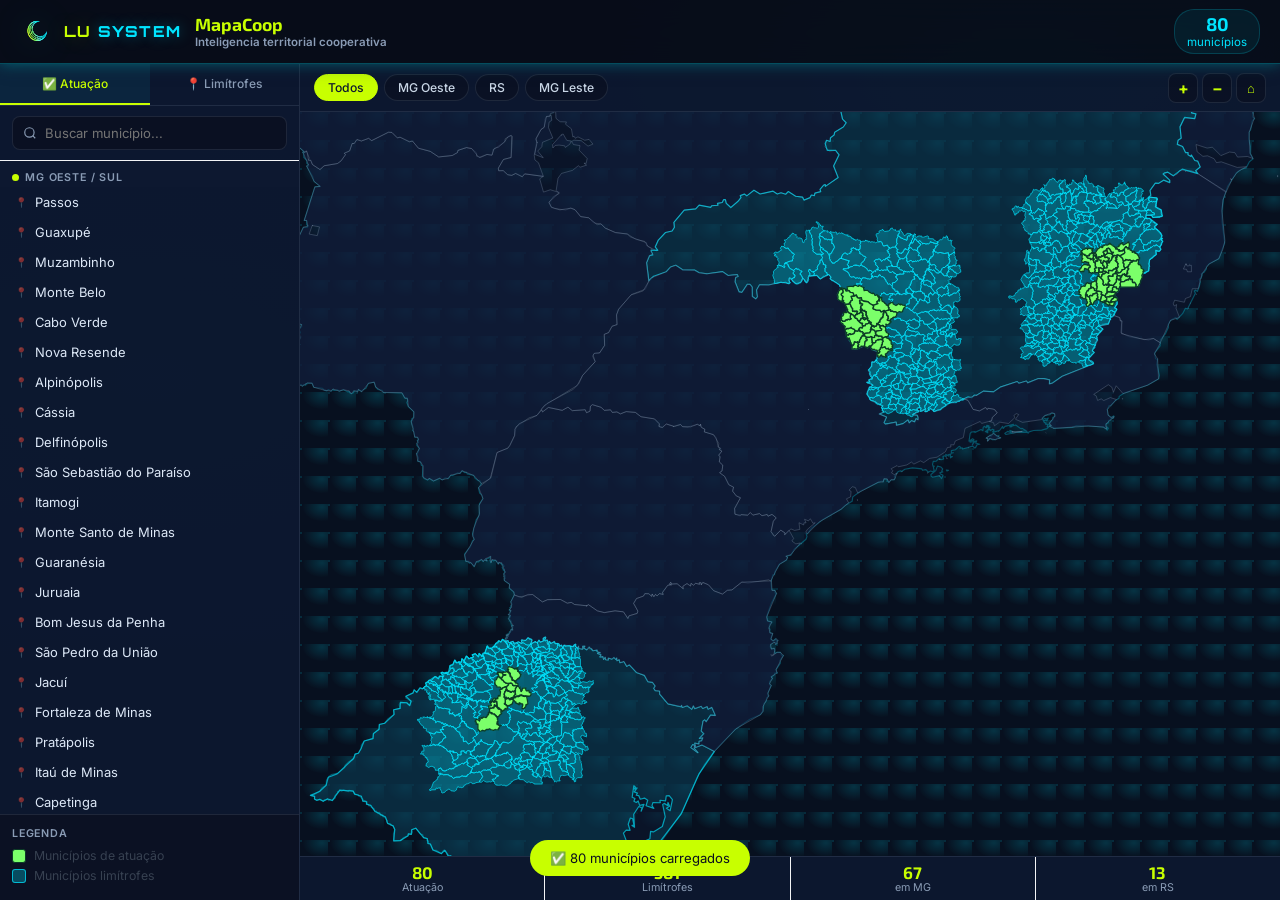
==== commit 47323d1e: "Aplica identidade Lu System ao MapaCoop" ====
--- a/index.html
+++ b/index.html
@@ -3,14 +3,14 @@
 <head>
   <meta charset="UTF-8">
   <meta name="viewport" content="width=device-width, initial-scale=1.0, viewport-fit=cover">
-  <meta name="description" content="Mapa interativo da area de atuacao Sicredi">
-  <meta name="theme-color" content="#3FA110">
+  <meta name="description" content="MapaCoop Lu System: mapa interativo da area de atuacao cooperativa">
+  <meta name="theme-color" content="#0A0F1E">
   <meta name="mobile-web-app-capable" content="yes">
   <meta name="apple-mobile-web-app-capable" content="yes">
   <meta name="apple-mobile-web-app-status-bar-style" content="black-translucent">
-  <meta name="apple-mobile-web-app-title" content="Mapa Sicredi">
-
-  <title>Mapa de Atuacao Sicredi</title>
+  <meta name="apple-mobile-web-app-title" content="MapaCoop">
+
+  <title>MapaCoop Lu System</title>
 
   <link rel="manifest" href="manifest.json">
   <link rel="icon" type="image/png" sizes="192x192" href="icons/icon-192.png">
@@ -18,28 +18,32 @@
 
   <link rel="preconnect" href="https://fonts.googleapis.com">
   <link rel="preconnect" href="https://fonts.gstatic.com" crossorigin>
-  <link href="https://fonts.googleapis.com/css2?family=Exo+2:wght@500;600;700&family=Nunito:wght@400;600;700&display=swap" rel="stylesheet">
+  <link href="https://fonts.googleapis.com/css2?family=Orbitron:wght@700;800&family=Exo+2:wght@500;600;700&family=Inter:wght@400;500;600;700&family=Nunito:wght@400;600;700&display=swap" rel="stylesheet">
 
   <style>
 /* ===================================================
-   Mapa Sicredi — CSS Principal
+   MapaCoop Lu System — CSS Principal
    =================================================== */
 
 :root {
-  --verde:        #3FA110;
-  --verde-medio:  #2F7D0C;
-  --verde-claro:  #64C832;
-  --verde-pale:   #EAF6E4;
-  --verde-bg:     #F4FAF1;
-  --creme:        #FFFFFF;
-  --branco:       #ffffff;
-  --texto:        #222826;
-  --cinza:        #5F6661;
-  --cinza-borda:  #DDE5DC;
+  --verde:        #C8FF00;
+  --verde-medio:  #00E5FF;
+  --verde-claro:  #7BFF6A;
+  --verde-pale:   rgba(0,229,255,0.18);
+  --verde-bg:     rgba(0,229,255,0.07);
+  --creme:        #0A0F1E;
+  --branco:       #0D1830;
+  --texto:        #FFFFFF;
+  --cinza:        #8A9CB5;
+  --cinza-borda:  rgba(136,156,181,0.16);
   --amarelo:      #F7B500;
   --vermelho:     #B70F3B;
-  --sombra:       rgba(63,161,16,0.14);
-  --sombra-forte: rgba(34,40,38,0.18);
+  --sombra:       rgba(0,229,255,0.16);
+  --sombra-forte: rgba(0,229,255,0.28);
+  --lu-bg-mid:    #132040;
+  --lu-line:      rgba(0,229,255,0.30);
+  --lu-glow-cyan: 0 0 14px rgba(0,229,255,.35);
+  --lu-glow-lime: 0 0 22px rgba(200,255,0,.28);
 
   --header-h: 64px;
   --sidebar-w: 300px;
@@ -54,8 +58,11 @@
 *, *::before, *::after { box-sizing: border-box; margin: 0; padding: 0; }
 html, body { width: 100%; height: 100%; overflow: hidden; }
 body {
-  font-family: 'Nunito', Arial, system-ui, sans-serif;
-  background: var(--creme);
+  font-family: 'Inter', 'Nunito', Arial, system-ui, sans-serif;
+  background:
+    radial-gradient(115% 80% at 80% 8%, rgba(0,90,110,.34) 0%, rgba(10,30,52,.18) 30%, rgba(8,14,28,0) 58%),
+    radial-gradient(90% 70% at 12% 42%, rgba(19,32,64,.48) 0%, rgba(8,14,28,0) 60%),
+    linear-gradient(160deg, #0A0F1E 0%, #070B16 100%);
   color: var(--texto);
   -webkit-font-smoothing: antialiased;
 }
@@ -65,7 +72,7 @@
 /* ── Header ─────────────────────────────────────────── */
 #header {
   height: var(--header-h);
-  background: var(--branco);
+  background: rgba(8,12,24,.86);
   color: var(--texto);
   display: flex;
   align-items: center;
@@ -73,25 +80,44 @@
   padding: 0 20px;
   position: relative;
   z-index: 100;
-  border-bottom: 4px solid var(--verde);
-  box-shadow: 0 2px 14px rgba(34,40,38,0.08);
+  border-bottom: 1px solid var(--lu-line);
+  box-shadow: var(--lu-glow-cyan), 0 2px 18px rgba(0,0,0,0.28);
   flex-shrink: 0;
-}
-
-.logo {
-  width: 154px;
-  height: 38px;
+  backdrop-filter: blur(14px);
+}
+
+.brand-lockup {
+  display: flex;
+  align-items: center;
+  gap: 10px;
+  flex-shrink: 0;
+}
+
+.logo-mark {
+  width: 34px;
+  height: 34px;
   object-fit: contain;
   display: block;
-  flex-shrink: 0;
-}
+  filter: drop-shadow(0 0 18px rgba(40,220,180,.32));
+}
+
+.wordmark {
+  font-family: 'Orbitron', 'Exo 2', Arial, sans-serif;
+  font-size: 0.95rem;
+  font-weight: 800;
+  letter-spacing: .08em;
+  line-height: 1;
+  white-space: nowrap;
+}
+.wordmark .lu { color: var(--verde); text-shadow: var(--lu-glow-lime); }
+.wordmark .system { color: var(--verde-medio); text-shadow: var(--lu-glow-cyan); }
 
 .header-text h1 {
   font-family: 'Exo 2', 'Nunito', Arial, sans-serif;
   font-size: 1.1rem;
   font-weight: 700;
   line-height: 1.2;
-  color: var(--verde-medio);
+  color: var(--verde);
 }
 .header-text p {
   font-size: 0.72rem;
@@ -143,7 +169,7 @@
 #sidebar {
   width: var(--sidebar-w);
   min-width: var(--sidebar-w);
-  background: var(--branco);
+  background: rgba(13,24,48,.92);
   border-right: 1px solid var(--cinza-borda);
   display: flex;
   flex-direction: column;
@@ -183,7 +209,8 @@
   border: 1.5px solid var(--cinza-borda);
   border-radius: var(--radius-sm);
   font-size: 0.82rem;
-  background: #f9fafb url("data:image/svg+xml,%3Csvg xmlns='http://www.w3.org/2000/svg' width='14' height='14' viewBox='0 0 24 24' fill='none' stroke='%236b7280' stroke-width='2'%3E%3Ccircle cx='11' cy='11' r='8'/%3E%3Cpath d='m21 21-4.35-4.35'/%3E%3C/svg%3E") 10px center no-repeat;
+  background: rgba(10,15,30,.72) url("data:image/svg+xml,%3Csvg xmlns='http://www.w3.org/2000/svg' width='14' height='14' viewBox='0 0 24 24' fill='none' stroke='%238A9CB5' stroke-width='2'%3E%3Ccircle cx='11' cy='11' r='8'/%3E%3Cpath d='m21 21-4.35-4.35'/%3E%3C/svg%3E") 10px center no-repeat;
+  color: var(--texto);
   outline: none;
   transition: border-color var(--transition), background var(--transition);
 }
@@ -229,10 +256,11 @@
   align-items: center;
   gap: 8px;
   border-left: 3px solid transparent;
+  color: #DDE8F7;
   transition: background var(--transition), border-color var(--transition);
   user-select: none;
 }
-.muni-item:hover { background: var(--verde-bg); }
+.muni-item:hover { background: rgba(0,229,255,.08); }
 .muni-item.selected {
   background: var(--verde-pale);
   border-left-color: var(--verde);
@@ -252,7 +280,7 @@
 .sidebar-legend {
   padding: 12px;
   border-top: 1px solid var(--cinza-borda);
-  background: #fafafa;
+  background: rgba(10,15,30,.7);
   flex-shrink: 0;
 }
 .legend-title {
@@ -289,7 +317,7 @@
 /* Toolbar */
 #toolbar {
   height: var(--toolbar-h);
-  background: var(--branco);
+  background: rgba(13,24,48,.92);
   border-bottom: 1px solid var(--cinza-borda);
   display: flex;
   align-items: center;
@@ -303,9 +331,9 @@
   border-radius: 20px;
   font-size: 0.76rem;
   font-weight: 500;
-  color: var(--cinza);
+  color: #C9D6E6;
   border: 1.5px solid var(--cinza-borda);
-  background: var(--branco);
+  background: rgba(10,15,30,.64);
   transition: all var(--transition);
   white-space: nowrap;
 }
@@ -325,7 +353,7 @@
   width: 30px; height: 30px;
   border: 1.5px solid var(--cinza-borda);
   border-radius: var(--radius-sm);
-  background: var(--branco);
+  background: rgba(10,15,30,.64);
   font-size: 16px;
   font-weight: 700;
   color: var(--verde);
@@ -339,9 +367,10 @@
   flex: 1;
   position: relative;
   overflow: hidden;
-  background: #F7FBF5;
+  background: #07101F;
   background-image:
-    radial-gradient(circle at 1px 1px, rgba(63,161,16,0.16) 1px, transparent 0);
+    radial-gradient(120% 90% at 78% 10%, rgba(0,229,255,.16), transparent 58%),
+    radial-gradient(circle at 1px 1px, rgba(0,229,255,0.13) 1px, transparent 0);
   background-size: 28px 28px;
   cursor: grab;
 }
@@ -364,8 +393,8 @@
 
 /* SVG paths — vector-effect garante espessura fixa independente do zoom */
 .brasil-pais {
-  fill: #F7FBF5;
-  stroke: #A8CFA0;
+  fill: rgba(13,24,48,.58);
+  stroke: rgba(0,229,255,.30);
   stroke-width: 1.15px;
   stroke-linejoin: round;
   stroke-linecap: round;
@@ -375,8 +404,8 @@
 }
 
 .brasil-estado {
-  fill: rgba(244,250,241,0.72);
-  stroke: #7CAD71;
+  fill: rgba(19,32,64,0.50);
+  stroke: rgba(138,156,181,.34);
   stroke-width: 0.9px;
   stroke-linejoin: round;
   stroke-linecap: round;
@@ -386,14 +415,14 @@
 }
 
 .brasil-estado.estado-destaque {
-  fill: #E2F2DB;
-  stroke: #2F7D0C;
+  fill: rgba(0,229,255,.10);
+  stroke: rgba(0,229,255,.64);
   stroke-width: 1.2px;
 }
 
 .muni-path {
   vector-effect: non-scaling-stroke;
-  stroke: #2D5F23;
+  stroke: #07271F;
   stroke-width: 0.95;
   stroke-linejoin: round;
   stroke-linecap: round;
@@ -402,34 +431,34 @@
   shape-rendering: geometricPrecision;
 }
 .muni-path.atuacao {
-  fill: #2F7D0C;
-  stroke: #133A08;
+  fill: #7BFF6A;
+  stroke: #0B3B26;
   stroke-width: 1.35;
 }
 .muni-path.limitrofe {
-  fill: #DCEFD4;
-  stroke: #5E8F50;
+  fill: rgba(0,229,255,.28);
+  stroke: rgba(0,229,255,.72);
   stroke-width: 0.9;
 }
 .muni-path:hover {
-  stroke: #1F4F0A;
+  stroke: #C8FF00;
   stroke-width: 2.2;
   filter: brightness(0.95) saturate(1.12);
 }
 .muni-path.selected {
-  stroke: var(--amarelo) !important;
+  stroke: var(--verde) !important;
   stroke-width: 2.8 !important;
-  filter: drop-shadow(0 0 6px rgba(247,181,0,0.55));
+  filter: drop-shadow(0 0 8px rgba(200,255,0,0.65));
 }
 .muni-path.dimmed { opacity: 0.22; }
 
 .muni-label {
   pointer-events: none;
-  font-family: 'Nunito', Arial, sans-serif;
-  fill: var(--texto);
+  font-family: 'Inter', 'Nunito', Arial, sans-serif;
+  fill: #FFFFFF;
   font-weight: 700;
   paint-order: stroke fill;
-  stroke: rgba(255,255,255,0.9);
+  stroke: rgba(7,11,22,0.92);
   stroke-linejoin: round;
   /* stroke-width definido via setAttribute em unidades do viewBox */
 }
@@ -437,8 +466,8 @@
 /* ── Tooltip ─────────────────────────────────────────── */
 #tooltip {
   position: absolute;
-  background: #222826;
-  color: var(--branco);
+  background: rgba(10,15,30,.96);
+  color: var(--texto);
   padding: 11px 14px 12px;
   border-radius: var(--radius);
   font-size: 0.8rem;
@@ -448,8 +477,8 @@
   z-index: 200;
   min-width: 150px;
   max-width: 210px;
-  border: 1px solid rgba(255,255,255,0.14);
-  border-top: 3px solid var(--verde-claro);
+  border: 1px solid var(--lu-line);
+  border-top: 3px solid var(--verde-medio);
   box-shadow: 0 10px 28px rgba(34,40,38,0.32);
 }
 #tooltip.visible { opacity: 1; }
@@ -474,14 +503,14 @@
   border: 1px solid transparent;
 }
 .tt-tag.atuacao  {
-  background: #EAF6E4;
-  border-color: #64C832;
-  color: #1F4F0A;
+  background: rgba(123,255,106,.14);
+  border-color: rgba(123,255,106,.4);
+  color: var(--verde-claro);
 }
 .tt-tag.limitrofe {
-  background: #FFFFFF;
-  border-color: #DDE5DC;
-  color: #222826;
+  background: rgba(0,229,255,.12);
+  border-color: var(--lu-line);
+  color: var(--verde-medio);
 }
 
 /* ── Info Panel ─────────────────────────────────────── */
@@ -489,12 +518,13 @@
   position: absolute;
   bottom: 16px;
   right: 16px;
-  background: var(--branco);
+  background: rgba(13,24,48,.94);
   border-radius: var(--radius);
   padding: 16px 18px;
   min-width: 200px;
   max-width: 250px;
-  box-shadow: 0 4px 28px var(--sombra-forte);
+  box-shadow: var(--lu-glow-cyan), 0 4px 28px rgba(0,0,0,.30);
+  border: 1px solid var(--cinza-borda);
   border-left: 4px solid var(--verde);
   z-index: 150;
   transform: translateY(10px);
@@ -537,7 +567,7 @@
 #stats-bar {
   height: var(--stats-h);
   display: flex;
-  background: var(--branco);
+  background: rgba(13,24,48,.92);
   border-top: 1px solid var(--cinza-borda);
   flex-shrink: 0;
 }
@@ -564,7 +594,7 @@
 #loading {
   position: absolute;
   inset: 0;
-  background: #F7FBF5;
+  background: #07101F;
   display: flex;
   flex-direction: column;
   align-items: center;
@@ -599,8 +629,8 @@
   bottom: 24px;
   left: 50%;
   transform: translateX(-50%) translateY(20px);
-  background: var(--texto);
-  color: var(--branco);
+  background: var(--verde);
+  color: #0A0F1E;
   padding: 10px 20px;
   border-radius: 24px;
   font-size: 0.82rem;
@@ -622,7 +652,7 @@
   left: 50%;
   transform: translateX(-50%);
   background: var(--verde);
-  color: white;
+  color: #0A0F1E;
   padding: 12px 20px;
   border-radius: var(--radius);
   display: flex;
@@ -634,7 +664,7 @@
   display: none;
 }
 #install-banner button {
-  background: white;
+  background: #0A0F1E;
   color: var(--verde);
   padding: 6px 14px;
   border-radius: 20px;
@@ -654,7 +684,8 @@
 
   #btn-menu { display: flex; }
   #header { gap: 8px; padding: 0 12px; }
-  .logo { width: 132px; height: 34px; }
+  .logo-mark { width: 30px; height: 30px; }
+  .wordmark { font-size: 0.78rem; }
   .header-text h1 { font-size: 0.92rem; }
   .header-text p { display: none; }
   .badge { padding: 3px 9px; font-size: 0.66rem; }
@@ -693,10 +724,13 @@
 <!-- ── Header ──────────────────────────────────────────── -->
 <header id="header">
   <button id="btn-menu" aria-label="Abrir menu">☰</button>
-  <img class="logo" src="[data-uri]" alt="Sicredi">
+  <div class="brand-lockup" aria-label="Lu System">
+    <img class="logo-mark" src="[data-uri]" alt="">
+    <div class="wordmark"><span class="lu">LU</span> <span class="system">SYSTEM</span></div>
+  </div>
   <div class="header-text">
-    <h1>Area de Atuacao</h1>
-    <p>Mapa Interativo Sicredi</p>
+    <h1>MapaCoop</h1>
+    <p>Inteligencia territorial cooperativa</p>
   </div>
   <div class="header-badges">
     <div class="badge">
@@ -728,11 +762,11 @@
     <div class="sidebar-legend">
       <div class="legend-title">Legenda</div>
       <div class="legend-item">
-        <div class="legend-swatch" style="background:#2F7D0C;border:1.5px solid #133A08"></div>
+        <div class="legend-swatch" style="background:#7BFF6A;border:1.5px solid #0B3B26"></div>
         Municípios de atuação
       </div>
       <div class="legend-item">
-        <div class="legend-swatch" style="background:#DCEFD4;border:1px solid #5E8F50"></div>
+        <div class="legend-swatch" style="background:rgba(0,229,255,.28);border:1px solid rgba(0,229,255,.72)"></div>
         Municípios limítrofes
       </div>
     </div>
@@ -1435,9 +1469,9 @@
 
 const UI = (() => {
   const REGIAO_CORES = {
-    'mg-oeste': '#3FA110',
-    'mg-leste': '#64C832',
-    'rs':       '#2F7D0C'
+    'mg-oeste': '#C8FF00',
+    'mg-leste': '#7BFF6A',
+    'rs':       '#00E5FF'
   };
 
   const REGIAO_LABELS = {
@@ -1509,7 +1543,7 @@
 
         const hdr = document.createElement('div');
         hdr.className = 'region-header';
-        hdr.innerHTML = `<div class="region-dot" style="background:#EAF6E4;border:1px solid #3FA110"></div>${UF_LABELS[uf]}`;
+        hdr.innerHTML = `<div class="region-dot" style="background:rgba(0,229,255,.22);border:1px solid #00E5FF"></div>${UF_LABELS[uf]}`;
         list.appendChild(hdr);
 
         grupo.forEach(feat => {
@@ -1673,11 +1707,11 @@
     }
   } catch (err) {
     loadingEl.innerHTML = `
-      <div style="text-align:center;padding:20px;color:#3FA110">
+      <div style="text-align:center;padding:20px;color:#C8FF00">
         <div style="font-size:2.5rem;margin-bottom:12px">⚠️</div>
         <p style="font-family:'Exo 2','Nunito',Arial,sans-serif;margin-bottom:6px;font-weight:700">Erro ao carregar dados</p>
         <small style="color:#6b7280">${err.message}</small><br>
-        <button onclick="location.reload()" style="margin-top:14px;padding:8px 20px;background:#3FA110;color:white;border-radius:20px;border:none;cursor:pointer;font-size:0.85rem">
+        <button onclick="location.reload()" style="margin-top:14px;padding:8px 20px;background:#C8FF00;color:#0A0F1E;border-radius:20px;border:none;cursor:pointer;font-size:0.85rem">
           Tentar novamente
         </button>
       </div>`;
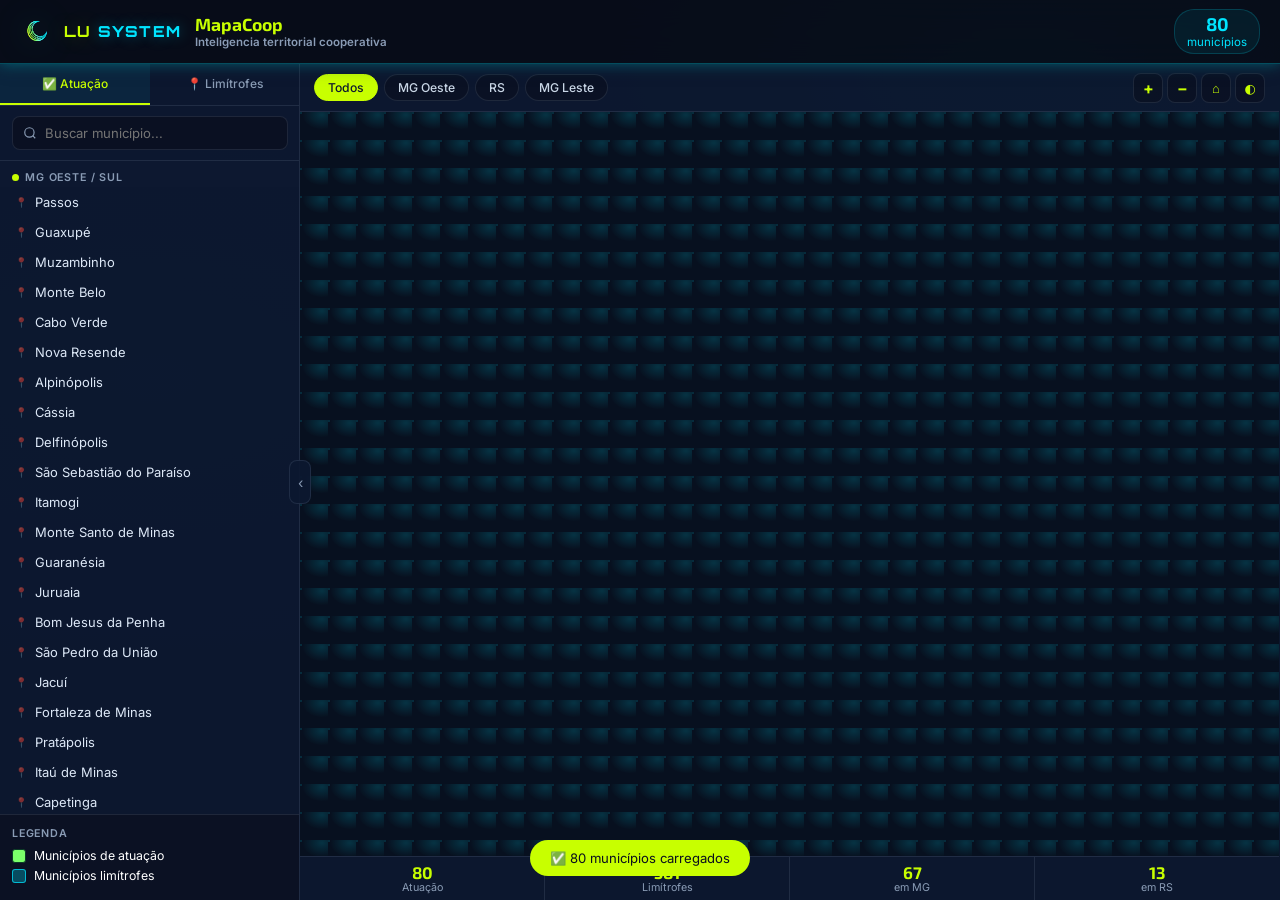
==== commit 217f48c9: "Adiciona base MapGL e indicadores IBGE" ====
--- a/index.html
+++ b/index.html
@@ -20,30 +20,42 @@
   <link rel="preconnect" href="https://fonts.gstatic.com" crossorigin>
   <link href="https://fonts.googleapis.com/css2?family=Orbitron:wght@700;800&family=Exo+2:wght@500;600;700&family=Inter:wght@400;500;600;700&family=Nunito:wght@400;600;700&display=swap" rel="stylesheet">
 
+  <link rel="stylesheet" href="lib/maplibre-gl.css">
+  <script src="lib/maplibre-gl.js"></script>
+
   <style>
 /* ===================================================
    MapaCoop Lu System — CSS Principal
    =================================================== */
 
 :root {
-  --verde:        #C8FF00;
-  --verde-medio:  #00E5FF;
-  --verde-claro:  #7BFF6A;
-  --verde-pale:   rgba(0,229,255,0.18);
-  --verde-bg:     rgba(0,229,255,0.07);
-  --creme:        #0A0F1E;
-  --branco:       #0D1830;
-  --texto:        #FFFFFF;
-  --cinza:        #8A9CB5;
-  --cinza-borda:  rgba(136,156,181,0.16);
-  --amarelo:      #F7B500;
-  --vermelho:     #B70F3B;
-  --sombra:       rgba(0,229,255,0.16);
-  --sombra-forte: rgba(0,229,255,0.28);
-  --lu-bg-mid:    #132040;
-  --lu-line:      rgba(0,229,255,0.30);
-  --lu-glow-cyan: 0 0 14px rgba(0,229,255,.35);
-  --lu-glow-lime: 0 0 22px rgba(200,255,0,.28);
+  /* Cores de marca — Lu System Brand Book v2.0 */
+  --lu-primary:     #C8FF00;  /* Lima Lunar */
+  --lu-accent:      #00E5FF;  /* Ciano Orbital */
+  --lu-secondary:   #7BFF6A;  /* Verde Neon */
+  --lu-bg:          #0A0F1E;  /* Deep Space — fundo principal */
+  --lu-bg-card:     #0D1830;  /* Nebula Dark — fundo de cards */
+  --lu-bg-mid:      #132040;  /* Midnight — fundo alternativo */
+  --lu-text:        #FFFFFF;  /* Branco Estelar — texto principal */
+  --lu-muted:       #8A9CB5;  /* texto secundário */
+
+  /* Derivados (opacidades sobre as cores acima) */
+  --lu-accent-pale: rgba(0,229,255,0.18);
+  --lu-accent-bg:   rgba(0,229,255,0.07);
+  --lu-border-soft: rgba(136,156,181,0.16);
+  --lu-line:        rgba(0,229,255,0.30);
+  --lu-glow-cyan:   0 0 14px rgba(0,229,255,.35);
+  --lu-glow-lime:   0 0 22px rgba(200,255,0,.28);
+
+  /* Status (fora da paleta de marca) */
+  --lu-warning: #F7B500;
+  --lu-danger:  #B70F3B;
+
+  /* Tipografia da marca */
+  --font-display:  'Orbitron', sans-serif;
+  --font-alt:      'Exo 2', sans-serif;
+  --font-body:     'Inter', sans-serif;
+  --font-friendly: 'Nunito', sans-serif;
 
   --header-h: 64px;
   --sidebar-w: 300px;
@@ -58,12 +70,12 @@
 *, *::before, *::after { box-sizing: border-box; margin: 0; padding: 0; }
 html, body { width: 100%; height: 100%; overflow: hidden; }
 body {
-  font-family: 'Inter', 'Nunito', Arial, system-ui, sans-serif;
+  font-family: var(--font-body), var(--font-friendly), Arial, system-ui, sans-serif;
   background:
     radial-gradient(115% 80% at 80% 8%, rgba(0,90,110,.34) 0%, rgba(10,30,52,.18) 30%, rgba(8,14,28,0) 58%),
     radial-gradient(90% 70% at 12% 42%, rgba(19,32,64,.48) 0%, rgba(8,14,28,0) 60%),
-    linear-gradient(160deg, #0A0F1E 0%, #070B16 100%);
-  color: var(--texto);
+    linear-gradient(160deg, var(--lu-bg) 0%, #070B16 100%);
+  color: var(--lu-text);
   -webkit-font-smoothing: antialiased;
 }
 button { font-family: inherit; cursor: pointer; border: none; background: none; }
@@ -73,7 +85,7 @@
 #header {
   height: var(--header-h);
   background: rgba(8,12,24,.86);
-  color: var(--texto);
+  color: var(--lu-text);
   display: flex;
   align-items: center;
   gap: 14px;
@@ -102,26 +114,26 @@
 }
 
 .wordmark {
-  font-family: 'Orbitron', 'Exo 2', Arial, sans-serif;
+  font-family: var(--font-display), var(--font-alt), Arial, sans-serif;
   font-size: 0.95rem;
   font-weight: 800;
   letter-spacing: .08em;
   line-height: 1;
   white-space: nowrap;
 }
-.wordmark .lu { color: var(--verde); text-shadow: var(--lu-glow-lime); }
-.wordmark .system { color: var(--verde-medio); text-shadow: var(--lu-glow-cyan); }
+.wordmark .lu { color: var(--lu-primary); text-shadow: var(--lu-glow-lime); }
+.wordmark .system { color: var(--lu-accent); text-shadow: var(--lu-glow-cyan); }
 
 .header-text h1 {
-  font-family: 'Exo 2', 'Nunito', Arial, sans-serif;
+  font-family: var(--font-alt), var(--font-friendly), Arial, sans-serif;
   font-size: 1.1rem;
   font-weight: 700;
   line-height: 1.2;
-  color: var(--verde);
+  color: var(--lu-primary);
 }
 .header-text p {
   font-size: 0.72rem;
-  color: var(--cinza);
+  color: var(--lu-muted);
   font-weight: 600;
 }
 
@@ -133,18 +145,18 @@
 }
 
 .badge {
-  background: var(--verde-bg);
-  border: 1px solid var(--verde-pale);
+  background: var(--lu-accent-bg);
+  border: 1px solid var(--lu-accent-pale);
   border-radius: 20px;
   padding: 4px 12px;
   font-size: 0.72rem;
   text-align: center;
   white-space: nowrap;
-  color: var(--verde-medio);
+  color: var(--lu-accent);
 }
 .badge strong {
   display: block;
-  font-family: 'Exo 2', 'Nunito', Arial, sans-serif;
+  font-family: var(--font-alt), var(--font-friendly), Arial, sans-serif;
   font-size: 1.15rem;
   line-height: 1.1;
 }
@@ -153,16 +165,17 @@
   display: none;
   padding: 8px;
   border-radius: var(--radius-sm);
-  color: var(--verde);
+  color: var(--lu-primary);
   font-size: 20px;
   line-height: 1;
-  background: var(--verde-bg);
+  background: var(--lu-accent-bg);
 }
 
 /* ── Layout ─────────────────────────────────────────── */
 #app {
   display: flex;
   height: calc(100vh - var(--header-h));
+  position: relative;
 }
 
 /* ── Sidebar ─────────────────────────────────────────── */
@@ -170,17 +183,49 @@
   width: var(--sidebar-w);
   min-width: var(--sidebar-w);
   background: rgba(13,24,48,.92);
-  border-right: 1px solid var(--cinza-borda);
+  border-right: 1px solid var(--lu-border-soft);
+  overflow: hidden;
+  transition: width var(--transition), min-width var(--transition), border-color var(--transition);
+  z-index: 50;
+}
+#sidebar.collapsed {
+  width: 0;
+  min-width: 0;
+  border-right-color: transparent;
+}
+.sidebar-inner {
+  width: var(--sidebar-w);
+  height: 100%;
   display: flex;
   flex-direction: column;
   overflow: hidden;
-  transition: transform var(--transition);
-  z-index: 50;
-}
+}
+
+/* Botão recolher/expandir sidebar esquerda */
+#btn-collapse-sidebar {
+  position: absolute;
+  top: 50%;
+  left: var(--sidebar-w);
+  transform: translate(-50%, -50%);
+  width: 22px;
+  height: 44px;
+  border-radius: var(--radius-sm);
+  background: rgba(13,24,48,.92);
+  border: 1px solid var(--lu-border-soft);
+  color: var(--lu-muted);
+  font-size: 14px;
+  display: flex;
+  align-items: center;
+  justify-content: center;
+  z-index: 51;
+  transition: left var(--transition), color var(--transition), border-color var(--transition);
+}
+#btn-collapse-sidebar:hover { color: var(--lu-primary); border-color: var(--lu-secondary); }
+#sidebar.collapsed + #btn-collapse-sidebar { left: 0; }
 
 .tabs {
   display: flex;
-  border-bottom: 1px solid var(--cinza-borda);
+  border-bottom: 1px solid var(--lu-border-soft);
   flex-shrink: 0;
 }
 .tab-btn {
@@ -188,35 +233,35 @@
   padding: 12px 6px;
   font-size: 0.75rem;
   font-weight: 500;
-  color: var(--cinza);
+  color: var(--lu-muted);
   border-bottom: 2.5px solid transparent;
   transition: all var(--transition);
 }
 .tab-btn.active {
-  color: var(--verde);
-  border-bottom-color: var(--verde);
-  background: var(--verde-bg);
+  color: var(--lu-primary);
+  border-bottom-color: var(--lu-primary);
+  background: var(--lu-accent-bg);
 }
 
 .search-wrap {
   padding: 10px 12px;
-  border-bottom: 1px solid #f3f4f6;
+  border-bottom: 1px solid var(--lu-border-soft);
   flex-shrink: 0;
 }
 .search-wrap input {
   width: 100%;
   padding: 8px 10px 8px 32px;
-  border: 1.5px solid var(--cinza-borda);
+  border: 1.5px solid var(--lu-border-soft);
   border-radius: var(--radius-sm);
   font-size: 0.82rem;
   background: rgba(10,15,30,.72) url("data:image/svg+xml,%3Csvg xmlns='http://www.w3.org/2000/svg' width='14' height='14' viewBox='0 0 24 24' fill='none' stroke='%238A9CB5' stroke-width='2'%3E%3Ccircle cx='11' cy='11' r='8'/%3E%3Cpath d='m21 21-4.35-4.35'/%3E%3C/svg%3E") 10px center no-repeat;
-  color: var(--texto);
+  color: var(--lu-text);
   outline: none;
   transition: border-color var(--transition), background var(--transition);
 }
 .search-wrap input:focus {
-  border-color: var(--verde-claro);
-  background-color: var(--branco);
+  border-color: var(--lu-secondary);
+  background-color: var(--lu-bg-card);
 }
 
 #municipio-list {
@@ -225,7 +270,7 @@
   overscroll-behavior: contain;
 }
 #municipio-list::-webkit-scrollbar { width: 3px; }
-#municipio-list::-webkit-scrollbar-thumb { background: var(--verde-pale); border-radius: 2px; }
+#municipio-list::-webkit-scrollbar-thumb { background: var(--lu-accent-pale); border-radius: 2px; }
 
 .region-header {
   padding: 10px 12px 3px;
@@ -233,13 +278,13 @@
   font-weight: 600;
   letter-spacing: 0.08em;
   text-transform: uppercase;
-  color: var(--cinza);
+  color: var(--lu-muted);
   display: flex;
   align-items: center;
   gap: 6px;
   position: sticky;
   top: 0;
-  background: var(--branco);
+  background: var(--lu-bg-card);
   z-index: 1;
 }
 .region-dot {
@@ -262,24 +307,24 @@
 }
 .muni-item:hover { background: rgba(0,229,255,.08); }
 .muni-item.selected {
-  background: var(--verde-pale);
-  border-left-color: var(--verde);
-  color: var(--verde);
+  background: var(--lu-accent-pale);
+  border-left-color: var(--lu-primary);
+  color: var(--lu-primary);
   font-weight: 500;
 }
 .muni-item .muni-icon { font-size: 10px; opacity: 0.5; }
 .muni-count {
   margin-left: auto;
   font-size: 0.68rem;
-  background: var(--verde-bg);
-  color: var(--verde);
+  background: var(--lu-accent-bg);
+  color: var(--lu-primary);
   border-radius: 10px;
   padding: 1px 6px;
 }
 
 .sidebar-legend {
   padding: 12px;
-  border-top: 1px solid var(--cinza-borda);
+  border-top: 1px solid var(--lu-border-soft);
   background: rgba(10,15,30,.7);
   flex-shrink: 0;
 }
@@ -288,7 +333,7 @@
   font-weight: 600;
   letter-spacing: 0.07em;
   text-transform: uppercase;
-  color: var(--cinza);
+  color: var(--lu-muted);
   margin-bottom: 8px;
 }
 .legend-item {
@@ -296,7 +341,7 @@
   align-items: center;
   gap: 8px;
   font-size: 0.77rem;
-  color: #374151;
+  color: var(--lu-text);
   margin-bottom: 5px;
 }
 .legend-swatch {
@@ -318,7 +363,7 @@
 #toolbar {
   height: var(--toolbar-h);
   background: rgba(13,24,48,.92);
-  border-bottom: 1px solid var(--cinza-borda);
+  border-bottom: 1px solid var(--lu-border-soft);
   display: flex;
   align-items: center;
   gap: 6px;
@@ -332,16 +377,16 @@
   font-size: 0.76rem;
   font-weight: 500;
   color: #C9D6E6;
-  border: 1.5px solid var(--cinza-borda);
+  border: 1.5px solid var(--lu-border-soft);
   background: rgba(10,15,30,.64);
   transition: all var(--transition);
   white-space: nowrap;
 }
-.filter-btn:hover { border-color: var(--verde-claro); color: var(--verde); }
+.filter-btn:hover { border-color: var(--lu-secondary); color: var(--lu-primary); }
 .filter-btn.active {
-  background: var(--verde);
-  border-color: var(--verde);
-  color: var(--branco);
+  background: var(--lu-primary);
+  border-color: var(--lu-primary);
+  color: var(--lu-bg-card);
 }
 
 .zoom-group {
@@ -351,16 +396,16 @@
 }
 .zoom-btn {
   width: 30px; height: 30px;
-  border: 1.5px solid var(--cinza-borda);
+  border: 1.5px solid var(--lu-border-soft);
   border-radius: var(--radius-sm);
   background: rgba(10,15,30,.64);
   font-size: 16px;
   font-weight: 700;
-  color: var(--verde);
+  color: var(--lu-primary);
   display: flex; align-items: center; justify-content: center;
   transition: all var(--transition);
 }
-.zoom-btn:hover { background: var(--verde-bg); border-color: var(--verde-claro); }
+.zoom-btn:hover { background: var(--lu-accent-bg); border-color: var(--lu-secondary); }
 
 /* Map container */
 #map-container {
@@ -384,90 +429,17 @@
   height: 100%;
 }
 
-#map-svg {
+#map {
   width: 100%;
   height: 100%;
-  display: block;
-  shape-rendering: geometricPrecision;
-}
-
-/* SVG paths — vector-effect garante espessura fixa independente do zoom */
-.brasil-pais {
-  fill: rgba(13,24,48,.58);
-  stroke: rgba(0,229,255,.30);
-  stroke-width: 1.15px;
-  stroke-linejoin: round;
-  stroke-linecap: round;
-  vector-effect: non-scaling-stroke;
-  pointer-events: none;
-  shape-rendering: geometricPrecision;
-}
-
-.brasil-estado {
-  fill: rgba(19,32,64,0.50);
-  stroke: rgba(138,156,181,.34);
-  stroke-width: 0.9px;
-  stroke-linejoin: round;
-  stroke-linecap: round;
-  vector-effect: non-scaling-stroke;
-  pointer-events: none;
-  shape-rendering: geometricPrecision;
-}
-
-.brasil-estado.estado-destaque {
-  fill: rgba(0,229,255,.10);
-  stroke: rgba(0,229,255,.64);
-  stroke-width: 1.2px;
-}
-
-.muni-path {
-  vector-effect: non-scaling-stroke;
-  stroke: #07271F;
-  stroke-width: 0.95;
-  stroke-linejoin: round;
-  stroke-linecap: round;
-  transition: fill 0.15s, stroke 0.15s, opacity 0.15s;
-  cursor: pointer;
-  shape-rendering: geometricPrecision;
-}
-.muni-path.atuacao {
-  fill: #7BFF6A;
-  stroke: #0B3B26;
-  stroke-width: 1.35;
-}
-.muni-path.limitrofe {
-  fill: rgba(0,229,255,.28);
-  stroke: rgba(0,229,255,.72);
-  stroke-width: 0.9;
-}
-.muni-path:hover {
-  stroke: #C8FF00;
-  stroke-width: 2.2;
-  filter: brightness(0.95) saturate(1.12);
-}
-.muni-path.selected {
-  stroke: var(--verde) !important;
-  stroke-width: 2.8 !important;
-  filter: drop-shadow(0 0 8px rgba(200,255,0,0.65));
-}
-.muni-path.dimmed { opacity: 0.22; }
-
-.muni-label {
-  pointer-events: none;
-  font-family: 'Inter', 'Nunito', Arial, sans-serif;
-  fill: #FFFFFF;
-  font-weight: 700;
-  paint-order: stroke fill;
-  stroke: rgba(7,11,22,0.92);
-  stroke-linejoin: round;
-  /* stroke-width definido via setAttribute em unidades do viewBox */
-}
+}
+
 
 /* ── Tooltip ─────────────────────────────────────────── */
 #tooltip {
   position: absolute;
   background: rgba(10,15,30,.96);
-  color: var(--texto);
+  color: var(--lu-text);
   padding: 11px 14px 12px;
   border-radius: var(--radius);
   font-size: 0.8rem;
@@ -478,12 +450,12 @@
   min-width: 150px;
   max-width: 210px;
   border: 1px solid var(--lu-line);
-  border-top: 3px solid var(--verde-medio);
+  border-top: 3px solid var(--lu-accent);
   box-shadow: 0 10px 28px rgba(34,40,38,0.32);
 }
 #tooltip.visible { opacity: 1; }
 #tt-name {
-  font-family: 'Exo 2', 'Nunito', Arial, sans-serif;
+  font-family: var(--font-alt), var(--font-friendly), Arial, sans-serif;
   font-size: 1rem;
   font-weight: 700;
   margin-bottom: 3px;
@@ -505,42 +477,45 @@
 .tt-tag.atuacao  {
   background: rgba(123,255,106,.14);
   border-color: rgba(123,255,106,.4);
-  color: var(--verde-claro);
+  color: var(--lu-secondary);
 }
 .tt-tag.limitrofe {
   background: rgba(0,229,255,.12);
   border-color: var(--lu-line);
-  color: var(--verde-medio);
-}
-
-/* ── Info Panel ─────────────────────────────────────── */
+  color: var(--lu-accent);
+}
+
+/* ── Info Panel (sidebar direita) ─────────────────────── */
 #info-panel {
-  position: absolute;
-  bottom: 16px;
-  right: 16px;
-  background: rgba(13,24,48,.94);
-  border-radius: var(--radius);
+  width: 0;
+  min-width: 0;
+  flex-shrink: 0;
+  background: rgba(13,24,48,.96);
+  border-left: 1px solid transparent;
+  overflow: hidden;
+  z-index: 50;
+  transition: width var(--transition), border-color var(--transition);
+}
+#info-panel.visible {
+  width: 320px;
+  min-width: 320px;
+  border-left-color: var(--lu-border-soft);
+}
+.info-panel-inner {
+  position: relative;
+  width: 320px;
+  height: 100%;
+  box-sizing: border-box;
   padding: 16px 18px;
-  min-width: 200px;
-  max-width: 250px;
-  box-shadow: var(--lu-glow-cyan), 0 4px 28px rgba(0,0,0,.30);
-  border: 1px solid var(--cinza-borda);
-  border-left: 4px solid var(--verde);
-  z-index: 150;
-  transform: translateY(10px);
-  opacity: 0;
-  pointer-events: none;
-  transition: opacity 0.2s, transform 0.2s;
-}
-#info-panel.visible {
-  opacity: 1;
-  transform: translateY(0);
-  pointer-events: auto;
-}
+  overflow-y: auto;
+  border-left: 4px solid var(--lu-primary);
+}
+.info-panel-inner::-webkit-scrollbar { width: 6px; }
+.info-panel-inner::-webkit-scrollbar-thumb { background: var(--lu-border-soft); border-radius: 3px; }
 #info-panel h3 {
-  font-family: 'Exo 2', 'Nunito', Arial, sans-serif;
+  font-family: var(--font-alt), var(--font-friendly), Arial, sans-serif;
   font-size: 1rem;
-  color: var(--verde);
+  color: var(--lu-primary);
   margin-bottom: 8px;
   line-height: 1.25;
   padding-right: 20px;
@@ -550,25 +525,68 @@
   justify-content: space-between;
   align-items: center;
   font-size: 0.76rem;
-  color: var(--cinza);
+  color: var(--lu-muted);
   margin-top: 5px;
 }
-.info-row strong { color: var(--texto); font-weight: 500; }
+.info-row strong { color: var(--lu-text); font-weight: 500; }
+
+/* ── Indicadores (Censo 2022 / PIB Municípios) ────────── */
+.ind-section {
+  margin-top: 12px;
+  padding-top: 10px;
+  border-top: 1px solid var(--lu-border-soft);
+}
+.ind-section-title {
+  font-family: var(--font-alt), var(--font-friendly), Arial, sans-serif;
+  font-size: 0.68rem;
+  font-weight: 700;
+  letter-spacing: .06em;
+  text-transform: uppercase;
+  color: var(--lu-accent);
+  margin-bottom: 6px;
+}
+.ind-row {
+  display: flex;
+  justify-content: space-between;
+  align-items: baseline;
+  gap: 10px;
+  font-size: 0.76rem;
+  color: var(--lu-muted);
+  margin-top: 4px;
+}
+.ind-row .ind-val {
+  color: var(--lu-text);
+  font-weight: 600;
+  text-align: right;
+  white-space: nowrap;
+}
+.ind-row .ind-val.na {
+  color: var(--lu-muted);
+  font-weight: 400;
+  font-style: italic;
+}
+.ind-source {
+  margin-top: 6px;
+  font-size: 0.62rem;
+  color: var(--lu-muted);
+  opacity: .75;
+  line-height: 1.4;
+}
 #btn-close-info {
   position: absolute;
   top: 8px; right: 10px;
-  color: var(--cinza);
+  color: var(--lu-muted);
   font-size: 16px;
   line-height: 1;
 }
-#btn-close-info:hover { color: var(--texto); }
+#btn-close-info:hover { color: var(--lu-text); }
 
 /* ── Stats Bar ───────────────────────────────────────── */
 #stats-bar {
   height: var(--stats-h);
   display: flex;
   background: rgba(13,24,48,.92);
-  border-top: 1px solid var(--cinza-borda);
+  border-top: 1px solid var(--lu-border-soft);
   flex-shrink: 0;
 }
 .stat-cell {
@@ -577,16 +595,16 @@
   flex-direction: column;
   align-items: center;
   justify-content: center;
-  border-right: 1px solid #f3f4f6;
+  border-right: 1px solid var(--lu-border-soft);
   font-size: 0.67rem;
-  color: var(--cinza);
+  color: var(--lu-muted);
   line-height: 1.2;
 }
 .stat-cell:last-child { border-right: none; }
 .stat-cell strong {
-  font-family: 'Exo 2', 'Nunito', Arial, sans-serif;
+  font-family: var(--font-alt), var(--font-friendly), Arial, sans-serif;
   font-size: 1.05rem;
-  color: var(--verde);
+  color: var(--lu-primary);
   display: block;
 }
 
@@ -604,14 +622,14 @@
 }
 .spinner {
   width: 46px; height: 46px;
-  border: 3px solid var(--verde-pale);
-  border-top-color: var(--verde);
+  border: 3px solid var(--lu-accent-pale);
+  border-top-color: var(--lu-primary);
   border-radius: 50%;
   animation: spin 0.75s linear infinite;
 }
 @keyframes spin { to { transform: rotate(360deg); } }
-#loading p { color: var(--verde); font-family: 'Exo 2', 'Nunito', Arial, sans-serif; font-size: 0.95rem; font-weight: 700; }
-#loading small { color: var(--cinza); font-size: 0.75rem; }
+#loading p { color: var(--lu-primary); font-family: var(--font-alt), var(--font-friendly), Arial, sans-serif; font-size: 0.95rem; font-weight: 700; }
+#loading small { color: var(--lu-muted); font-size: 0.75rem; }
 #loading.hidden { display: none; }
 
 /* ── Overlay sidebar (mobile) ───────────────────────── */
@@ -623,14 +641,25 @@
   z-index: 49;
 }
 
+#info-panel-overlay {
+  display: none;
+  position: fixed;
+  inset: 0;
+  background: rgba(0,0,0,0.4);
+  z-index: 49;
+}
+@media (min-width: 769px) {
+  #info-panel-overlay { display: none !important; }
+}
+
 /* ── Toast notification ──────────────────────────────── */
 #toast {
   position: fixed;
   bottom: 24px;
   left: 50%;
   transform: translateX(-50%) translateY(20px);
-  background: var(--verde);
-  color: #0A0F1E;
+  background: var(--lu-primary);
+  color: var(--lu-bg);
   padding: 10px 20px;
   border-radius: 24px;
   font-size: 0.82rem;
@@ -651,8 +680,8 @@
   bottom: 16px;
   left: 50%;
   transform: translateX(-50%);
-  background: var(--verde);
-  color: #0A0F1E;
+  background: var(--lu-primary);
+  color: var(--lu-bg);
   padding: 12px 20px;
   border-radius: var(--radius);
   display: flex;
@@ -664,8 +693,8 @@
   display: none;
 }
 #install-banner button {
-  background: #0A0F1E;
-  color: var(--verde);
+  background: var(--lu-bg);
+  color: var(--lu-primary);
   padding: 6px 14px;
   border-radius: 20px;
   font-weight: 600;
@@ -700,13 +729,31 @@
   }
   #sidebar.open { transform: translateX(0); }
   #sidebar-overlay.open { display: block; }
+  #btn-collapse-sidebar { display: none; }
 
   .header-badges .badge:not(:first-child) { display: none; }
 
   #toolbar { gap: 4px; padding: 0 10px; }
   .filter-btn { padding: 4px 9px; font-size: 0.7rem; }
 
-  #info-panel { left: 12px; right: 12px; max-width: unset; bottom: 56px; }
+  #info-panel {
+    position: fixed;
+    top: var(--header-h);
+    right: 0;
+    width: 85vw;
+    max-width: 320px;
+    min-width: 0;
+    height: calc(100vh - var(--header-h));
+    transform: translateX(100%);
+    box-shadow: -4px 0 24px rgba(0,0,0,0.2);
+  }
+  #info-panel.visible {
+    width: 85vw;
+    min-width: 0;
+    transform: translateX(0);
+  }
+  .info-panel-inner { width: 100%; }
+  #info-panel-overlay.open { display: block; }
 
   .stat-cell strong { font-size: 0.9rem; }
   .stat-cell { font-size: 0.62rem; }
@@ -717,7 +764,7 @@
   .filter-btn.active { display: block; }
 }
 
-  </style>
+</style>
 </head>
 <body>
 
@@ -748,29 +795,34 @@
 
   <!-- Sidebar -->
   <aside id="sidebar">
-    <div class="tabs">
-      <button class="tab-btn active" data-tab="atuacao">✅ Atuação</button>
-      <button class="tab-btn"        data-tab="limitrofe">📍 Limítrofes</button>
-    </div>
-
-    <div class="search-wrap">
-      <input type="search" id="search-input" placeholder="Buscar município..." autocomplete="off" autocorrect="off">
-    </div>
-
-    <div id="municipio-list" role="list"></div>
-
-    <div class="sidebar-legend">
-      <div class="legend-title">Legenda</div>
-      <div class="legend-item">
-        <div class="legend-swatch" style="background:#7BFF6A;border:1.5px solid #0B3B26"></div>
-        Municípios de atuação
+    <div class="sidebar-inner">
+      <div class="tabs">
+        <button class="tab-btn active" data-tab="atuacao">✅ Atuação</button>
+        <button class="tab-btn"        data-tab="limitrofe">📍 Limítrofes</button>
       </div>
-      <div class="legend-item">
-        <div class="legend-swatch" style="background:rgba(0,229,255,.28);border:1px solid rgba(0,229,255,.72)"></div>
-        Municípios limítrofes
+
+      <div class="search-wrap">
+        <input type="search" id="search-input" placeholder="Buscar município..." autocomplete="off" autocorrect="off">
+      </div>
+
+      <div id="municipio-list" role="list"></div>
+
+      <div class="sidebar-legend">
+        <div class="legend-title">Legenda</div>
+        <div class="legend-item">
+          <div class="legend-swatch" style="background:#7BFF6A;border:1.5px solid #0B3B26"></div>
+          Municípios de atuação
+        </div>
+        <div class="legend-item">
+          <div class="legend-swatch" style="background:rgba(0,229,255,.28);border:1px solid rgba(0,229,255,.72)"></div>
+          Municípios limítrofes
+        </div>
       </div>
     </div>
   </aside>
+
+  <!-- Botão para recolher/expandir a sidebar esquerda (desktop) -->
+  <button id="btn-collapse-sidebar" title="Recolher painel" aria-label="Recolher painel">‹</button>
 
   <!-- Main -->
   <main id="main">
@@ -785,6 +837,7 @@
         <button class="zoom-btn" id="btn-zoom-in"    title="Zoom +">+</button>
         <button class="zoom-btn" id="btn-zoom-out"   title="Zoom −">−</button>
         <button class="zoom-btn" id="btn-zoom-reset" title="Resetar" style="font-size:13px">⌂</button>
+        <button class="zoom-btn" id="btn-theme-toggle" title="Alternar tema do mapa" style="font-size:13px">◐</button>
       </div>
     </div>
 
@@ -799,7 +852,7 @@
 
       <!-- SVG Map -->
       <div id="map-wrapper">
-        <svg id="map-svg" xmlns="http://www.w3.org/2000/svg" aria-label="Mapa de municípios"></svg>
+        <div id="map" aria-label="Mapa de municípios"></div>
       </div>
 
       <!-- Tooltip -->
@@ -807,15 +860,6 @@
         <div id="tt-name"></div>
         <div id="tt-uf"></div>
         <div id="tt-tag"></div>
-      </div>
-
-      <!-- Info panel -->
-      <div id="info-panel" role="complementary">
-        <button id="btn-close-info" aria-label="Fechar">✕</button>
-        <h3 id="ip-nome"></h3>
-        <div class="info-row"><span>Estado</span><strong id="ip-estado"></strong></div>
-        <div class="info-row"><span>Região</span><strong id="ip-regiao"></strong></div>
-        <div class="info-row"><span>Tipo</span><strong id="ip-tipo"></strong></div>
       </div>
     </div>
 
@@ -828,6 +872,21 @@
     </div>
 
   </main>
+
+  <!-- Info panel overlay (mobile) -->
+  <div id="info-panel-overlay"></div>
+
+  <!-- Info panel (sidebar direita) -->
+  <aside id="info-panel" role="complementary">
+    <div class="info-panel-inner">
+      <button id="btn-close-info" aria-label="Fechar">✕</button>
+      <h3 id="ip-nome"></h3>
+      <div class="info-row"><span>Estado</span><strong id="ip-estado"></strong></div>
+      <div class="info-row"><span>Região</span><strong id="ip-regiao"></strong></div>
+      <div class="info-row"><span>Tipo</span><strong id="ip-tipo"></strong></div>
+      <div id="ip-indicadores"></div>
+    </div>
+  </aside>
 </div>
 
 <!-- Toast -->
@@ -841,626 +900,548 @@
 </div>
 
 <script>
-window.__MAPA_DATA__ = {"meta":{"total":661,"atuacao":80,"limitrofe":581,"regioes":{"mg-oeste":"MG Oeste / Sul","mg-leste":"MG Leste / Caratinga","rs":"RS Noroeste"},"municipios_atuacao":{"mg-oeste":["Passos","Guaxupé","Muzambinho","Monte Belo","Cabo Verde","Nova Resende","Alpinópolis","Cássia","Delfinópolis","São Sebastião do Paraíso","Itamogi","Monte Santo de Minas","Guaranésia","Juruaia","Bom Jesus da Penha","São Pedro da União","Jacuí","Fortaleza de Minas","Pratápolis","Itaú de Minas","Capetinga","São Tomás de Aquino","Claraval","Ibiraci","São José da Barra","Capitólio","São João Batista do Glória","Arceburgo"],"mg-leste":["Caratinga","Piedade de Caratinga","Inhápim","São Domingos das Dores","São Sebastião do Anta","Imbé de Minas","Ubaporanga","Simonésia","Santa Rita de Minas","Santa Bárbara do Leste","Manhuaçu","Santana do Manhuaçu","Manhumirim","Reduto","Martins Soares","São João do Manhuaçu","Luisburgo","Alto Jequitibá","Alto Caparaó","Caparaó","Matipó","Abre Campo","Pedra Bonita","Santa Margarida","Caputira","Durandé","São José do Mantimento","Conceição de Ipanema","Ipanema","Chalé","Lajinha","Mutum","Taparuba","Pocrane","Alvarenga","Entre Folhas","Bom Jesus do Galho","Córrego Novo","Vargem Alegre"],"rs":["Santo Augusto","Coronel Bicaco","São Valério do Sul","Chiapetta","Nova Ramada","Condor","Ajuricaba","Panambi","Bozano","Ijuí","Coronel Barros","Augusto Pestana","Jóia"]}},"features":[{"id":"3100302","nome":"Abre Campo","uf":"MG","tipo":"atuacao","regiao":"mg-leste","centroide":[-42.42953,-20.26358],"geometry":{"type":"Polygon","coordinates":[[[-42.3696,-20.1322],[-42.311,-20.1422],[-42.3222,-20.1764],[-42.3122,-20.1922],[-42.3278,-20.218],[-42.3212,-20.2336],[-42.3636,-20.2473],[-42.3614,-20.2593],[-42.3744,-20.2673],[-42.3679,-20.2808],[-42.3912,-20.28],[-42.411,-20.3187],[-42.415,-20.3496],[-42.4273,-20.3595],[-42.4201,-20.4141],[-42.4361,-20.4382],[-42.4566,-20.4379],[-42.4895,-20.4197],[-42.4916,-20.4062],[-42.5272,-20.4245],[-42.5316,-20.4104],[-42.5137,-20.37],[-42.523,-20.357],[-42.5564,-20.3555],[-42.5491,-20.3196],[-42.5407,-20.3176],[-42.5421,-20.2967],[-42.5558,-20.2948],[-42.5595,-20.2841],[-42.5511,-20.2802],[-42.5556,-20.267],[-42.5309,-20.251],[-42.5071,-20.1971],[-42.4623,-20.1856],[-42.4385,-20.1936],[-42.4158,-20.1397],[-42.3847,-20.1211],[-42.3681,-20.1244],[-42.3696,-20.1322]]]}},{"id":"3100401","nome":"Acaiaca","uf":"MG","tipo":"limitrofe","regiao":"","centroide":[-43.09854,-20.39933],"geometry":{"type":"Polygon","coordinates":[[[-43.1139,-20.3578],[-43.0771,-20.3662],[-43.0531,-20.4027],[-43.0242,-20.4102],[-43.0366,-20.4492],[-43.0526,-20.4555],[-43.0774,-20.4323],[-43.125,-20.4489],[-43.1229,-20.4302],[-43.1687,-20.4006],[-43.1529,-20.3764],[-43.1638,-20.37],[-43.1568,-20.3453],[-43.1333,-20.3408],[-43.1294,-20.3549],[-43.1139,-20.3578]]]}},{"id":"3100500","nome":"Açucena","uf":"MG","tipo":"limitrofe","regiao":"","centroide":[-42.4329,-19.04847],"geometry":{"type":"Polygon","coordinates":[[[-42.3859,-18.9239],[-42.3627,-18.9252],[-42.3562,-18.9601],[-42.3301,-18.9646],[-42.3156,-18.987],[-42.3086,-18.9608],[-42.3008,-18.9607],[-42.27,-18.9793],[-42.2508,-18.9735],[-42.2541,-18.9878],[-42.2464,-18.9933],[-42.2253,-18.9954],[-42.209,-18.9842],[-42.2059,-19.0034],[-42.2272,-19.0256],[-42.2405,-19.0174],[-42.2991,-19.0864],[-42.3325,-19.0836],[-42.3554,-19.0965],[-42.3538,-19.1489],[-42.4038,-19.1719],[-42.3722,-19.2204],[-42.4002,-19.2124],[-42.4126,-19.1881],[-42.4321,-19.1851],[-42.466,-19.161],[-42.4756,-19.167],[-42.4821,-19.1551],[-42.5701,-19.1668],[-42.6161,-19.118],[-42.662,-19.1253],[-42.6644,-19.0973],[-42.6538,-19.0803],[-42.6158,-19.0512],[-42.596,-19.0515],[-42.586,-19.0344],[-42.6184,-18.9963],[-42.6119,-18.9744],[-42.5976,-18.9753],[-42.5958,-18.9625],[-42.5459,-18.9608],[-42.5269,-18.9446],[-42.5142,-18.9558],[-42.4879,-18.937],[-42.4867,-18.9622],[-42.4533,-18.9396],[-42.4319,-18.9428],[-42.3859,-18.9239]]]}},{"id":"3100708","nome":"Água Comprida","uf":"MG","tipo":"limitrofe","regiao":"","centroide":[-48.1062,-19.9815],"geometry":{"type":"Polygon","coordinates":[[[-48.1056,-19.8423],[-48.0937,-19.86],[-48.0694,-19.8515],[-48.0205,-19.8891],[-47.9909,-19.8975],[-48.0351,-19.9542],[-48.0105,-19.964],[-48.0098,-19.9818],[-47.9946,-19.9934],[-47.981,-20.036],[-47.9908,-20.0457],[-47.9893,-20.0725],[-48.0019,-20.1037],[-48.0194,-20.1197],[-48.0377,-20.1165],[-48.0489,-20.1368],[-48.0815,-20.1478],[-48.1125,-20.1433],[-48.1473,-20.1237],[-48.1585,-20.1026],[-48.1782,-20.0957],[-48.182,-20.0742],[-48.203,-20.045],[-48.1714,-20.0386],[-48.1667,-20.0233],[-48.1403,-20.0217],[-48.1401,-20.0036],[-48.1301,-20.0037],[-48.1365,-19.9966],[-48.1259,-19.9928],[-48.1283,-19.984],[-48.1408,-19.9731],[-48.1374,-19.966],[-48.1468,-19.971],[-48.1446,-19.9639],[-48.1667,-19.946],[-48.1674,-19.9264],[-48.1487,-19.9065],[-48.1535,-19.8813],[-48.127,-19.8487],[-48.1056,-19.8423]]]}},{"id":"3100807","nome":"Aguanil","uf":"MG","tipo":"limitrofe","regiao":"","centroide":[-45.41114,-20.97291],"geometry":{"type":"Polygon","coordinates":[[[-45.4157,-20.8863],[-45.3822,-20.8958],[-45.3637,-20.9127],[-45.3608,-20.9589],[-45.342,-21.0148],[-45.3669,-21.034],[-45.3496,-21.0412],[-45.3503,-21.062],[-45.3422,-21.067],[-45.3647,-21.0653],[-45.3945,-21.0779],[-45.3917,-21.0682],[-45.4188,-21.0278],[-45.4709,-21.0234],[-45.5234,-20.9739],[-45.5374,-20.9385],[-45.4727,-20.9303],[-45.4473,-20.8985],[-45.4157,-20.8863]]]}},{"id":"3101102","nome":"Aimorés","uf":"MG","tipo":"limitrofe","regiao":"","centroide":[-41.19961,-19.60977],"geometry":{"type":"Polygon","coordinates":[[[-41.0252,-19.3841],[-40.9966,-19.4086],[-40.9709,-19.4118],[-40.9574,-19.4494],[-40.9445,-19.4596],[-40.9489,-19.4727],[-40.9709,-19.5033],[-40.9879,-19.5075],[-41.0199,-19.5036],[-41.0454,-19.4874],[-41.0359,-19.568],[-41.0559,-19.5843],[-41.0715,-19.5839],[-41.0729,-19.5975],[-41.0905,-19.5959],[-41.1082,-19.639],[-41.1291,-19.6423],[-41.1382,-19.6582],[-41.1681,-19.6717],[-41.1791,-19.7396],[-41.1905,-19.7464],[-41.1656,-19.792],[-41.1658,-19.8101],[-41.1859,-19.8272],[-41.1753,-19.8389],[-41.1836,-19.8483],[-41.1845,-19.8885],[-41.2047,-19.9026],[-41.2285,-19.9053],[-41.2431,-19.9362],[-41.299,-19.9366],[-41.2911,-19.9259],[-41.2987,-19.9037],[-41.2737,-19.8959],[-41.2774,-19.8811],[-41.2895,-19.8836],[-41.2871,-19.8618],[-41.336,-19.8328],[-41.3269,-19.7996],[-41.3437,-19.7951],[-41.3524,-19.7681],[-41.3627,-19.7615],[-41.3832,-19.7677],[-41.3938,-19.7392],[-41.3818,-19.7227],[-41.3867,-19.6585],[-41.3648,-19.653],[-41.3633,-19.6329],[-41.3847,-19.6121],[-41.3822,-19.5874],[-41.3944,-19.5855],[-41.4313,-19.5403],[-41.4071,-19.527],[-41.3922,-19.5382],[-41.3726,-19.5315],[-41.3749,-19.5056],[-41.3388,-19.4868],[-41.2943,-19.4992],[-41.2194,-19.4777],[-41.2067,-19.4883],[-41.2095,-19.4741],[-41.1895,-19.4697],[-41.1973,-19.4538],[-41.159,-19.4532],[-41.1434,-19.4186],[-41.1253,-19.4291],[-41.0881,-19.3908],[-41.0672,-19.3986],[-41.0483,-19.3941],[-41.045,-19.3771],[-41.0252,-19.3841]]]}},{"id":"3101409","nome":"Albertina","uf":"MG","tipo":"limitrofe","regiao":"","centroide":[-46.62416,-22.19699],"geometry":{"type":"Polygon","coordinates":[[[-46.6693,-22.1748],[-46.6411,-22.1865],[-46.5558,-22.1717],[-46.5331,-22.1853],[-46.5639,-22.2005],[-46.576,-22.2196],[-46.596,-22.2262],[-46.631,-22.2128],[-46.6473,-22.2262],[-46.6798,-22.2164],[-46.6693,-22.1748]]]}},{"id":"3101607","nome":"Alfenas","uf":"MG","tipo":"limitrofe","regiao":"","centroide":[-45.97627,-21.38729],"geometry":{"type":"Polygon","coordinates":[[[-45.9736,-21.1406],[-45.9478,-21.1653],[-45.9549,-21.2467],[-45.9322,-21.2485],[-45.9098,-21.2687],[-45.8578,-21.2832],[-45.8228,-21.3313],[-45.831,-21.3936],[-45.845,-21.4165],[-45.8211,-21.4235],[-45.8372,-21.4661],[-45.8591,-21.4782],[-45.8693,-21.5007],[-45.8556,-21.5066],[-45.864,-21.5304],[-45.8491,-21.5586],[-45.8532,-21.5867],[-45.9037,-21.5517],[-45.9201,-21.559],[-45.9303,-21.5489],[-45.9512,-21.5551],[-45.9906,-21.5312],[-46.0194,-21.4988],[-46.0639,-21.4896],[-46.1033,-21.4996],[-46.1233,-21.4923],[-46.1416,-21.5041],[-46.1475,-21.4805],[-46.1758,-21.4742],[-46.1881,-21.4835],[-46.178,-21.4512],[-46.1849,-21.4412],[-46.1491,-21.4187],[-46.0776,-21.4099],[-46.0568,-21.4189],[-46.0371,-21.3908],[-46.038,-21.3566],[-46.0456,-21.3504],[-46.0281,-21.3426],[-46.0121,-21.3133],[-46.056,-21.3084],[-46.0542,-21.2974],[-46.0346,-21.2903],[-46.0412,-21.2806],[-46.0343,-21.2614],[-46.0128,-21.2534],[-46.0515,-21.1955],[-46.0157,-21.1868],[-46.0117,-21.1633],[-45.9834,-21.158],[-45.9736,-21.1406]]]}},{"id":"3101805","nome":"Alpercata","uf":"MG","tipo":"limitrofe","regiao":"","centroide":[-42.00755,-18.98319],"geometry":{"type":"Polygon","coordinates":[[[-41.9838,-18.951],[-41.9568,-18.9539],[-41.9528,-18.9437],[-41.9609,-18.935],[-41.9334,-18.928],[-41.8916,-18.9338],[-41.8941,-18.946],[-41.9267,-18.9656],[-41.9375,-18.9882],[-41.9841,-18.9992],[-41.9891,-19.012],[-42.048,-19.0393],[-42.063,-19.0698],[-42.0933,-19.049],[-42.0858,-19.0423],[-42.0995,-19.0236],[-42.1142,-19.0307],[-42.1268,-19.0243],[-42.0988,-19.0022],[-42.0902,-18.9731],[-42.0377,-18.9333],[-41.9879,-18.9241],[-41.9838,-18.951]]]}},{"id":"3101904","nome":"Alpinópolis","uf":"MG","tipo":"atuacao","regiao":"mg-oeste","centroide":[-46.38143,-20.83249],"geometry":{"type":"Polygon","coordinates":[[[-46.3479,-20.7032],[-46.3315,-20.7194],[-46.3305,-20.7581],[-46.3206,-20.7532],[-46.306,-20.7775],[-46.2955,-20.7791],[-46.3018,-20.7979],[-46.2938,-20.8189],[-46.3154,-20.8431],[-46.3168,-20.8573],[-46.2563,-20.8677],[-46.2398,-20.8922],[-46.2597,-20.892],[-46.2607,-20.9113],[-46.2856,-20.9282],[-46.2878,-20.9453],[-46.3119,-20.9486],[-46.3474,-20.9362],[-46.3389,-20.9717],[-46.3581,-20.9899],[-46.3982,-20.9809],[-46.3935,-20.967],[-46.4128,-20.9621],[-46.4564,-20.9737],[-46.4747,-20.947],[-46.4924,-20.9499],[-46.5039,-20.9376],[-46.5144,-20.9432],[-46.5282,-20.9343],[-46.527,-20.9223],[-46.5042,-20.9254],[-46.4864,-20.8976],[-46.4631,-20.8924],[-46.4701,-20.8726],[-46.4551,-20.8409],[-46.4399,-20.8308],[-46.4389,-20.8133],[-46.4081,-20.8055],[-46.4117,-20.7834],[-46.4015,-20.7765],[-46.3981,-20.751],[-46.4059,-20.7376],[-46.3884,-20.7319],[-46.3985,-20.7139],[-46.3789,-20.6964],[-46.3976,-20.6894],[-46.3984,-20.6742],[-46.3799,-20.6648],[-46.3479,-20.7032]]]}},{"id":"3102001","nome":"Alterosa","uf":"MG","tipo":"limitrofe","regiao":"","centroide":[-46.17406,-21.21912],"geometry":{"type":"Polygon","coordinates":[[[-46.2693,-21.17],[-46.2436,-21.1859],[-46.2212,-21.1767],[-46.1758,-21.1972],[-46.1748,-21.1847],[-46.1416,-21.1526],[-46.0645,-21.1456],[-46.0417,-21.1739],[-46.0515,-21.1955],[-46.0457,-21.214],[-46.0128,-21.2534],[-46.0343,-21.2614],[-46.0412,-21.2806],[-46.0346,-21.2903],[-46.0484,-21.291],[-46.056,-21.3084],[-46.124,-21.3197],[-46.1756,-21.2759],[-46.2025,-21.2797],[-46.2136,-21.265],[-46.247,-21.2525],[-46.2606,-21.2571],[-46.2926,-21.2182],[-46.3342,-21.2032],[-46.3492,-21.1795],[-46.3057,-21.1794],[-46.2996,-21.1541],[-46.2693,-21.17]]]}},{"id":"3102050","nome":"Alto Caparaó","uf":"MG","tipo":"atuacao","regiao":"mg-leste","centroide":[-41.88196,-20.46172],"geometry":{"type":"Polygon","coordinates":[[[-41.8747,-20.3975],[-41.803,-20.4218],[-41.799,-20.4768],[-41.8398,-20.4829],[-41.8505,-20.4986],[-41.8685,-20.4925],[-41.8961,-20.5024],[-41.9156,-20.4881],[-41.9145,-20.5048],[-41.9319,-20.5166],[-41.9629,-20.5054],[-41.932,-20.4918],[-41.9278,-20.4718],[-41.8985,-20.4392],[-41.9036,-20.435],[-41.8833,-20.4326],[-41.8732,-20.4179],[-41.8747,-20.3975]]]}},{"id":"3102100","nome":"Alto Rio Doce","uf":"MG","tipo":"limitrofe","regiao":"","centroide":[-43.40743,-21.01548],"geometry":{"type":"Polygon","coordinates":[[[-43.5144,-20.9295],[-43.5071,-20.9395],[-43.4971,-20.9341],[-43.4576,-20.9446],[-43.454,-20.965],[-43.4442,-20.9619],[-43.4198,-20.9781],[-43.3957,-20.9589],[-43.3916,-20.9728],[-43.3752,-20.9761],[-43.3651,-20.9562],[-43.3724,-20.9537],[-43.3599,-20.9449],[-43.3447,-20.9512],[-43.3329,-20.9775],[-43.2912,-20.9552],[-43.2393,-20.9689],[-43.2557,-21.0125],[-43.245,-21.0232],[-43.2493,-21.036],[-43.2312,-21.0447],[-43.2433,-21.0839],[-43.2632,-21.0777],[-43.2742,-21.0577],[-43.2999,-21.0628],[-43.3067,-21.0754],[-43.3563,-21.0957],[-43.3617,-21.1507],[-43.3967,-21.1672],[-43.4024,-21.1556],[-43.4176,-21.1582],[-43.4376,-21.1418],[-43.4682,-21.1448],[-43.4653,-21.1308],[-43.4979,-21.1159],[-43.503,-21.0948],[-43.5166,-21.0938],[-43.5111,-21.0617],[-43.5414,-21.0582],[-43.5183,-21.0452],[-43.5285,-21.0115],[-43.5382,-21.0106],[-43.5306,-21.0],[-43.5592,-20.9783],[-43.561,-20.9575],[-43.5701,-20.9609],[-43.5814,-20.9499],[-43.5144,-20.9295]]]}},{"id":"3102209","nome":"Alvarenga","uf":"MG","tipo":"atuacao","regiao":"mg-leste","centroide":[-41.69604,-19.42197],"geometry":{"type":"Polygon","coordinates":[[[-41.5627,-19.3719],[-41.5738,-19.4345],[-41.5856,-19.4423],[-41.5862,-19.4337],[-41.6097,-19.4394],[-41.6233,-19.4316],[-41.6265,-19.4142],[-41.6371,-19.4179],[-41.6754,-19.4791],[-41.6988,-19.487],[-41.6995,-19.4984],[-41.7341,-19.4974],[-41.753,-19.5075],[-41.7794,-19.4977],[-41.7785,-19.4813],[-41.7631,-19.4736],[-41.7906,-19.4689],[-41.8047,-19.4561],[-41.8345,-19.4583],[-41.8223,-19.4269],[-41.7673,-19.4066],[-41.7736,-19.3825],[-41.7529,-19.3804],[-41.7434,-19.3558],[-41.7261,-19.357],[-41.7043,-19.332],[-41.6923,-19.3421],[-41.6942,-19.3669],[-41.6796,-19.3817],[-41.5769,-19.3189],[-41.5627,-19.3719]]]}},{"id":"3102308","nome":"Alvinópolis","uf":"MG","tipo":"limitrofe","regiao":"","centroide":[-43.13682,-20.11566],"geometry":{"type":"Polygon","coordinates":[[[-42.9755,-20.0179],[-42.9508,-20.0061],[-42.928,-20.0352],[-42.9603,-20.0555],[-42.959,-20.082],[-42.997,-20.1391],[-42.9892,-20.1492],[-43.0074,-20.1443],[-43.028,-20.1641],[-43.0416,-20.1617],[-43.0601,-20.1895],[-43.0958,-20.1725],[-43.1321,-20.1773],[-43.1516,-20.1662],[-43.1632,-20.1771],[-43.1921,-20.1736],[-43.219,-20.2131],[-43.2544,-20.1886],[-43.2598,-20.1975],[-43.2819,-20.1963],[-43.2996,-20.2168],[-43.3237,-20.2056],[-43.3349,-20.2109],[-43.3416,-20.2016],[-43.3608,-20.2037],[-43.3373,-20.1101],[-43.3118,-20.0947],[-43.3159,-20.0763],[-43.3013,-20.0601],[-43.2882,-20.0538],[-43.2641,-20.0644],[-43.2362,-20.0456],[-43.1927,-20.052],[-43.1794,-20.0414],[-43.1679,-20.0522],[-43.1312,-20.0597],[-43.0863,-20.0352],[-43.0387,-20.0357],[-43.0369,-20.022],[-43.0094,-20.0051],[-42.9755,-20.0179]]]}},{"id":"3102407","nome":"Alvorada de Minas","uf":"MG","tipo":"limitrofe","regiao":"","centroide":[-43.37686,-18.78378],"geometry":{"type":"Polygon","coordinates":[[[-43.3331,-18.6859],[-43.2935,-18.6913],[-43.29,-18.7093],[-43.2784,-18.7001],[-43.2637,-18.708],[-43.23,-18.7423],[-43.2537,-18.787],[-43.2698,-18.7987],[-43.2929,-18.7994],[-43.3063,-18.81],[-43.3248,-18.8019],[-43.3178,-18.8328],[-43.3013,-18.8409],[-43.2928,-18.8663],[-43.3018,-18.8626],[-43.3143,-18.8742],[-43.3915,-18.8563],[-43.4146,-18.8663],[-43.4344,-18.8903],[-43.4401,-18.864],[-43.4608,-18.8559],[-43.4541,-18.8468],[-43.4674,-18.8058],[-43.4851,-18.8104],[-43.5057,-18.7851],[-43.5379,-18.7746],[-43.516,-18.7658],[-43.5034,-18.7469],[-43.4855,-18.7458],[-43.4627,-18.7589],[-43.4491,-18.7453],[-43.4268,-18.757],[-43.4147,-18.7472],[-43.4139,-18.7317],[-43.3803,-18.7128],[-43.3767,-18.6934],[-43.3515,-18.6762],[-43.3579,-18.6632],[-43.3383,-18.6692],[-43.3331,-18.6859]]]}},{"id":"3102506","nome":"Amparo do Serra","uf":"MG","tipo":"limitrofe","regiao":"","centroide":[-42.79422,-20.51982],"geometry":{"type":"Polygon","coordinates":[[[-42.758,-20.4554],[-42.7473,-20.4874],[-42.765,-20.5138],[-42.7475,-20.5247],[-42.7239,-20.5194],[-42.7312,-20.5276],[-42.7241,-20.5333],[-42.7316,-20.5443],[-42.7575,-20.5503],[-42.8014,-20.6055],[-42.8171,-20.6057],[-42.8623,-20.5582],[-42.8701,-20.5601],[-42.8721,-20.5217],[-42.8543,-20.5031],[-42.8648,-20.4879],[-42.8407,-20.4877],[-42.8366,-20.5096],[-42.8243,-20.5126],[-42.8293,-20.4969],[-42.8157,-20.4848],[-42.8137,-20.4683],[-42.7968,-20.459],[-42.7808,-20.4634],[-42.773,-20.4519],[-42.758,-20.4554]]]}},{"id":"3102605","nome":"Andradas","uf":"MG","tipo":"limitrofe","regiao":"","centroide":[-46.56444,-22.07012],"geometry":{"type":"Polygon","coordinates":[[[-46.5566,-21.9494],[-46.5145,-21.9664],[-46.4914,-22.0194],[-46.4682,-22.0339],[-46.4365,-22.0376],[-46.4495,-22.0475],[-46.4544,-22.0923],[-46.4281,-22.1048],[-46.4349,-22.1138],[-46.4258,-22.1479],[-46.5038,-22.1894],[-46.5289,-22.1886],[-46.5558,-22.1717],[-46.6411,-22.1865],[-46.64,-22.1572],[-46.5981,-22.1359],[-46.6157,-22.1302],[-46.6232,-22.1085],[-46.6496,-22.091],[-46.7,-22.0947],[-46.7149,-22.0909],[-46.723,-22.0763],[-46.6643,-22.0684],[-46.6576,-22.0595],[-46.6759,-22.055],[-46.685,-22.0368],[-46.6805,-22.026],[-46.6618,-22.0232],[-46.6495,-22.0091],[-46.6147,-22.0169],[-46.618,-21.9944],[-46.5769,-21.9281],[-46.5566,-21.9494]]]}},{"id":"3103009","nome":"Antônio Dias","uf":"MG","tipo":"limitrofe","regiao":"","centroide":[-42.89003,-19.56091],"geometry":{"type":"Polygon","coordinates":[[[-42.8212,-19.409],[-42.7783,-19.4071],[-42.7594,-19.4198],[-42.7636,-19.4446],[-42.7463,-19.4692],[-42.7512,-19.482],[-42.7395,-19.4932],[-42.7416,-19.5141],[-42.7296,-19.5161],[-42.7242,-19.531],[-42.665,-19.5268],[-42.6738,-19.5405],[-42.7093,-19.5508],[-42.7145,-19.5717],[-42.7813,-19.6164],[-42.8077,-19.6915],[-42.8007,-19.712],[-42.8186,-19.7213],[-42.8593,-19.714],[-42.851,-19.7355],[-42.8571,-19.7403],[-42.8816,-19.7459],[-42.8913,-19.7324],[-42.9077,-19.7495],[-42.9244,-19.6987],[-42.9498,-19.7125],[-42.9683,-19.6969],[-42.9685,-19.6707],[-42.9814,-19.6624],[-42.9847,-19.6344],[-43.0068,-19.6357],[-43.0032,-19.588],[-43.0175,-19.5622],[-43.0462,-19.5632],[-43.0515,-19.5264],[-43.0449,-19.5181],[-43.0644,-19.4666],[-43.0552,-19.4581],[-43.0579,-19.4264],[-43.0468,-19.4229],[-43.0109,-19.4426],[-43.0148,-19.4598],[-42.9895,-19.483],[-42.9768,-19.5251],[-42.9393,-19.5309],[-42.915,-19.5228],[-42.9097,-19.4798],[-42.882,-19.4794],[-42.8903,-19.4599],[-42.8701,-19.4412],[-42.8739,-19.4257],[-42.8212,-19.409]]]}},{"id":"3103108","nome":"Antônio Prado de Minas","uf":"MG","tipo":"limitrofe","regiao":"","centroide":[-42.15489,-21.01857],"geometry":{"type":"Polygon","coordinates":[[[-42.175,-20.9742],[-42.1513,-20.9739],[-42.1408,-20.9927],[-42.0798,-21.0301],[-42.1007,-21.034],[-42.1185,-21.0748],[-42.1462,-21.0713],[-42.1654,-21.0592],[-42.1704,-21.04],[-42.2213,-21.0238],[-42.2266,-21.0087],[-42.1956,-20.9961],[-42.1908,-20.9817],[-42.175,-20.9742]]]}},{"id":"3103306","nome":"Aracitaba","uf":"MG","tipo":"limitrofe","regiao":"","centroide":[-43.4066,-21.35244],"geometry":{"type":"Polygon","coordinates":[[[-43.3582,-21.2822],[-43.3246,-21.2966],[-43.345,-21.3166],[-43.3438,-21.3462],[-43.3716,-21.3733],[-43.3996,-21.3873],[-43.4108,-21.3815],[-43.4497,-21.4151],[-43.499,-21.3958],[-43.4974,-21.3806],[-43.443,-21.3599],[-43.4393,-21.348],[-43.4074,-21.3298],[-43.3862,-21.2909],[-43.3582,-21.2822]]]}},{"id":"3103702","nome":"Araponga","uf":"MG","tipo":"limitrofe","regiao":"","centroide":[-42.50611,-20.66324],"geometry":{"type":"Polygon","coordinates":[[[-42.4828,-20.5583],[-42.4402,-20.5584],[-42.4226,-20.5698],[-42.4225,-20.5794],[-42.4072,-20.5767],[-42.377,-20.5982],[-42.3889,-20.5996],[-42.4072,-20.6284],[-42.4165,-20.6672],[-42.4372,-20.6724],[-42.4491,-20.6914],[-42.4692,-20.6895],[-42.4715,-20.7176],[-42.4812,-20.722],[-42.4709,-20.7495],[-42.4788,-20.7591],[-42.4887,-20.7558],[-42.4945,-20.7671],[-42.5135,-20.7529],[-42.5222,-20.7681],[-42.5425,-20.7772],[-42.562,-20.7657],[-42.5744,-20.7744],[-42.5904,-20.7695],[-42.6055,-20.7518],[-42.6208,-20.7639],[-42.6504,-20.7583],[-42.6206,-20.7569],[-42.6148,-20.744],[-42.5898,-20.7473],[-42.5763,-20.7329],[-42.5579,-20.5976],[-42.5434,-20.6084],[-42.5346,-20.6036],[-42.5339,-20.5795],[-42.5201,-20.5857],[-42.5089,-20.5766],[-42.4878,-20.5785],[-42.4828,-20.5583]]]}},{"id":"3103900","nome":"Araújos","uf":"MG","tipo":"limitrofe","regiao":"","centroide":[-45.16155,-19.87522],"geometry":{"type":"Polygon","coordinates":[[[-45.1108,-19.8051],[-45.1242,-19.8305],[-45.1026,-19.8489],[-45.0998,-19.8613],[-45.115,-19.8684],[-45.1166,-19.8922],[-45.1032,-19.9066],[-45.1341,-19.9073],[-45.132,-19.9217],[-45.148,-19.9302],[-45.1457,-19.9885],[-45.1971,-19.9847],[-45.2204,-19.9727],[-45.2264,-19.9427],[-45.2325,-19.9484],[-45.2482,-19.9395],[-45.2655,-19.914],[-45.2642,-19.8782],[-45.2508,-19.8709],[-45.246,-19.8484],[-45.2242,-19.8232],[-45.1878,-19.8225],[-45.169,-19.7956],[-45.133,-19.7791],[-45.1108,-19.8051]]]}},{"id":"3104007","nome":"Araxá","uf":"MG","tipo":"limitrofe","regiao":"","centroide":[-46.97748,-19.61578],"geometry":{"type":"Polygon","coordinates":[[[-46.9814,-19.435],[-46.9622,-19.4491],[-46.941,-19.4448],[-46.9307,-19.4795],[-46.921,-19.4679],[-46.9121,-19.467],[-46.909,-19.4832],[-46.8945,-19.4684],[-46.8867,-19.4724],[-46.8861,-19.4882],[-46.8623,-19.5049],[-46.8649,-19.5176],[-46.8526,-19.5377],[-46.8589,-19.5473],[-46.8475,-19.5592],[-46.8346,-19.5507],[-46.7896,-19.5955],[-46.7453,-19.6113],[-46.7391,-19.6272],[-46.7596,-19.6503],[-46.7687,-19.6851],[-46.7968,-19.7062],[-46.7985,-19.7217],[-46.8067,-19.7182],[-46.8369,-19.7458],[-46.8258,-19.7743],[-46.8614,-19.7929],[-46.8977,-19.7807],[-46.9764,-19.7793],[-46.9991,-19.8014],[-47.0585,-19.8138],[-47.0738,-19.8361],[-47.0802,-19.7844],[-47.1068,-19.7699],[-47.0846,-19.7391],[-47.0773,-19.6975],[-47.0615,-19.6947],[-47.2339,-19.6417],[-47.2093,-19.6358],[-47.2268,-19.6197],[-47.2158,-19.6181],[-47.1935,-19.5651],[-47.1585,-19.5422],[-47.1377,-19.5357],[-47.121,-19.5573],[-47.089,-19.5649],[-47.0701,-19.5461],[-47.0429,-19.5421],[-47.0348,-19.5319],[-47.0388,-19.509],[-47.0223,-19.5073],[-47.0216,-19.4932],[-47.0084,-19.4897],[-47.0346,-19.4583],[-47.0174,-19.4429],[-46.9973,-19.448],[-46.9899,-19.4317],[-46.9814,-19.435]]]}},{"id":"3104106","nome":"Arceburgo","uf":"MG","tipo":"atuacao","regiao":"mg-oeste","centroide":[-46.93685,-21.35882],"geometry":{"type":"Polygon","coordinates":[[[-46.9415,-21.292],[-46.909,-21.2885],[-46.9009,-21.2779],[-46.8782,-21.2909],[-46.8923,-21.3109],[-46.8839,-21.3343],[-46.8736,-21.3339],[-46.8996,-21.3661],[-46.8809,-21.3716],[-46.8938,-21.3827],[-46.8843,-21.4062],[-46.9203,-21.4267],[-46.9739,-21.4174],[-46.9839,-21.4262],[-47.0108,-21.4218],[-47.0091,-21.3703],[-46.9768,-21.3352],[-46.9727,-21.296],[-46.9556,-21.2779],[-46.9415,-21.292]]]}},{"id":"3104205","nome":"Arcos","uf":"MG","tipo":"limitrofe","regiao":"","centroide":[-45.57031,-20.23894],"geometry":{"type":"Polygon","coordinates":[[[-45.6261,-20.089],[-45.6018,-20.1078],[-45.6128,-20.1381],[-45.5922,-20.1652],[-45.544,-20.164],[-45.5116,-20.1942],[-45.5016,-20.1876],[-45.4565,-20.2059],[-45.4599,-20.2193],[-45.386,-20.3143],[-45.3904,-20.3313],[-45.4176,-20.343],[-45.4204,-20.3669],[-45.4475,-20.3478],[-45.4699,-20.3123],[-45.4798,-20.3388],[-45.5044,-20.3433],[-45.5047,-20.3849],[-45.5252,-20.3993],[-45.5471,-20.3913],[-45.5518,-20.3797],[-45.5823,-20.3763],[-45.5876,-20.3506],[-45.5985,-20.3464],[-45.5917,-20.3264],[-45.6291,-20.3295],[-45.6286,-20.3044],[-45.6473,-20.2932],[-45.6606,-20.2963],[-45.6659,-20.2483],[-45.6518,-20.2075],[-45.6587,-20.1748],[-45.6485,-20.1507],[-45.6576,-20.1174],[-45.6378,-20.1034],[-45.647,-20.0864],[-45.6298,-20.0819],[-45.6271,-20.0701],[-45.6261,-20.089]]]}},{"id":"3104304","nome":"Areado","uf":"MG","tipo":"limitrofe","regiao":"","centroide":[-46.15857,-21.34107],"geometry":{"type":"Polygon","coordinates":[[[-46.2136,-21.265],[-46.2025,-21.2797],[-46.1756,-21.2759],[-46.124,-21.3197],[-46.073,-21.3086],[-46.0121,-21.3133],[-46.0281,-21.3426],[-46.0456,-21.3504],[-46.038,-21.3566],[-46.0371,-21.3908],[-46.0568,-21.4189],[-46.0776,-21.4099],[-46.1336,-21.4125],[-46.1899,-21.4449],[-46.2097,-21.4467],[-46.2408,-21.4221],[-46.2173,-21.3956],[-46.2118,-21.3745],[-46.2247,-21.3696],[-46.202,-21.343],[-46.2141,-21.3446],[-46.2419,-21.3263],[-46.241,-21.2566],[-46.2136,-21.265]]]}},{"id":"3104403","nome":"Argirita","uf":"MG","tipo":"limitrofe","regiao":"","centroide":[-42.82663,-21.63844],"geometry":{"type":"Polygon","coordinates":[[[-42.7511,-21.6365],[-42.7507,-21.6571],[-42.7912,-21.6513],[-42.8097,-21.6599],[-42.8143,-21.6734],[-42.8214,-21.6625],[-42.8216,-21.6975],[-42.8526,-21.7111],[-42.8875,-21.6887],[-42.8994,-21.6931],[-42.9201,-21.6718],[-42.8774,-21.6317],[-42.8659,-21.5842],[-42.8334,-21.5444],[-42.7625,-21.6079],[-42.7483,-21.6244],[-42.7511,-21.6365]]]}},{"id":"3104601","nome":"Astolfo Dutra","uf":"MG","tipo":"limitrofe","regiao":"","centroide":[-42.88125,-21.31091],"geometry":{"type":"Polygon","coordinates":[[[-42.8421,-21.2474],[-42.8534,-21.2697],[-42.814,-21.2606],[-42.8162,-21.2877],[-42.8331,-21.3152],[-42.8181,-21.3231],[-42.8395,-21.3651],[-42.83,-21.3879],[-42.8416,-21.4031],[-42.8591,-21.4044],[-42.8751,-21.3744],[-42.9429,-21.3642],[-42.927,-21.3032],[-42.9408,-21.2927],[-42.9398,-21.267],[-42.955,-21.2647],[-42.9088,-21.247],[-42.891,-21.2591],[-42.872,-21.2588],[-42.8713,-21.2403],[-42.8421,-21.2474]]]}},{"id":"3105103","nome":"Bambuí","uf":"MG","tipo":"limitrofe","regiao":"","centroide":[-45.98524,-20.12943],"geometry":{"type":"Polygon","coordinates":[[[-45.9582,-19.9056],[-45.9436,-19.9108],[-45.9359,-19.9011],[-45.9233,-19.9101],[-45.9115,-19.9002],[-45.8861,-19.9122],[-45.8639,-19.8964],[-45.799,-19.9145],[-45.7794,-19.9338],[-45.7896,-19.9576],[-45.7658,-19.9506],[-45.7597,-19.9726],[-45.7809,-19.9966],[-45.7962,-20.0004],[-45.7751,-20.0524],[-45.8094,-20.0559],[-45.8398,-20.0817],[-45.8566,-20.1528],[-45.8719,-20.1557],[-45.8634,-20.1598],[-45.8762,-20.1647],[-45.8678,-20.1753],[-45.8866,-20.1947],[-45.8783,-20.2086],[-45.952,-20.2542],[-45.9557,-20.2623],[-45.9464,-20.2622],[-45.9445,-20.2736],[-45.9576,-20.2765],[-45.9565,-20.2968],[-45.9202,-20.3069],[-45.9281,-20.3163],[-45.9683,-20.3243],[-45.9838,-20.3412],[-46.0116,-20.336],[-46.0246,-20.3556],[-46.0666,-20.3458],[-46.078,-20.3544],[-46.0776,-20.3298],[-46.1049,-20.3193],[-46.1027,-20.2995],[-46.1196,-20.3085],[-46.1286,-20.3031],[-46.1177,-20.2973],[-46.1191,-20.2841],[-46.1553,-20.2937],[-46.17,-20.2757],[-46.1678,-20.2554],[-46.1916,-20.2392],[-46.2058,-20.246],[-46.2006,-20.2413],[-46.2236,-20.2191],[-46.2158,-20.2007],[-46.2274,-20.1888],[-46.2127,-20.1539],[-46.2233,-20.147],[-46.2163,-20.1239],[-46.1648,-20.1164],[-46.1463,-20.0877],[-46.1161,-20.0674],[-46.1225,-20.039],[-46.1433,-20.0299],[-46.1489,-20.0111],[-46.1396,-20.0066],[-46.1565,-19.9992],[-46.1269,-19.9839],[-46.1171,-19.9606],[-46.0751,-19.9573],[-46.0745,-19.9491],[-46.0394,-19.9549],[-45.9898,-19.9484],[-45.9981,-19.9224],[-45.9801,-19.9093],[-45.9866,-19.898],[-45.9775,-19.8923],[-45.9582,-19.9056]]]}},{"id":"3105301","nome":"Bandeira do Sul","uf":"MG","tipo":"limitrofe","regiao":"","centroide":[-46.38182,-21.72736],"geometry":{"type":"Polygon","coordinates":[[[-46.4202,-21.6928],[-46.3559,-21.7006],[-46.3603,-21.71],[-46.3405,-21.7318],[-46.3461,-21.7372],[-46.3293,-21.7435],[-46.3388,-21.754],[-46.3581,-21.7461],[-46.3981,-21.7584],[-46.4085,-21.7324],[-46.4358,-21.7267],[-46.4202,-21.6928]]]}},{"id":"3105400","nome":"Barão de Cocais","uf":"MG","tipo":"limitrofe","regiao":"","centroide":[-43.49905,-19.88096],"geometry":{"type":"Polygon","coordinates":[[[-43.5376,-19.7611],[-43.4879,-19.7747],[-43.4837,-19.7871],[-43.4694,-19.7794],[-43.4542,-19.7897],[-43.4434,-19.7822],[-43.4339,-19.7878],[-43.4114,-19.7722],[-43.3916,-19.7744],[-43.3832,-19.79],[-43.3989,-19.8067],[-43.3881,-19.8565],[-43.4354,-19.8781],[-43.4209,-19.8923],[-43.4198,-19.9094],[-43.4317,-19.9081],[-43.4439,-19.9413],[-43.4625,-19.9436],[-43.5126,-20.0117],[-43.5444,-20.0315],[-43.5791,-20.0105],[-43.5939,-20.0119],[-43.5959,-19.9845],[-43.638,-19.9658],[-43.6286,-19.9552],[-43.6008,-19.9498],[-43.5799,-19.9227],[-43.5616,-19.9307],[-43.5286,-19.9257],[-43.5185,-19.9118],[-43.528,-19.8905],[-43.5241,-19.8319],[-43.5406,-19.784],[-43.5376,-19.7611]]]}},{"id":"3105509","nome":"Barão de Monte Alto","uf":"MG","tipo":"limitrofe","regiao":"","centroide":[-42.27726,-21.26162],"geometry":{"type":"Polygon","coordinates":[[[-42.2857,-21.1975],[-42.2702,-21.2019],[-42.2559,-21.1935],[-42.2158,-21.2245],[-42.1884,-21.2296],[-42.1948,-21.2381],[-42.1893,-21.2494],[-42.229,-21.2847],[-42.2378,-21.3182],[-42.2237,-21.3375],[-42.256,-21.3496],[-42.2675,-21.3341],[-42.2805,-21.3427],[-42.3641,-21.3062],[-42.3469,-21.3015],[-42.3317,-21.2814],[-42.3429,-21.244],[-42.3625,-21.2332],[-42.3631,-21.2183],[-42.3277,-21.2133],[-42.2984,-21.1855],[-42.2857,-21.1975]]]}},{"id":"3105707","nome":"Barra Longa","uf":"MG","tipo":"limitrofe","regiao":"","centroide":[-43.07807,-20.27744],"geometry":{"type":"Polygon","coordinates":[[[-43.1406,-20.1688],[-43.1407,-20.1754],[-43.0958,-20.1725],[-43.0652,-20.1918],[-43.0339,-20.1924],[-43.0222,-20.2078],[-42.9911,-20.1987],[-42.9572,-20.2038],[-42.9716,-20.2088],[-42.9765,-20.2449],[-42.969,-20.2723],[-42.9488,-20.2776],[-42.9538,-20.3184],[-42.9822,-20.3439],[-42.992,-20.3297],[-43.013,-20.3247],[-43.0409,-20.3456],[-43.0155,-20.3732],[-43.0242,-20.4102],[-43.0531,-20.4027],[-43.0771,-20.3662],[-43.1294,-20.3549],[-43.147,-20.315],[-43.1787,-20.3151],[-43.1723,-20.3019],[-43.1836,-20.2811],[-43.172,-20.2682],[-43.1588,-20.275],[-43.1625,-20.2616],[-43.1459,-20.2333],[-43.1659,-20.1838],[-43.1516,-20.1662],[-43.1406,-20.1688]]]}},{"id":"3106002","nome":"Bela Vista de Minas","uf":"MG","tipo":"limitrofe","regiao":"","centroide":[-43.10089,-19.80374],"geometry":{"type":"Polygon","coordinates":[[[-43.1025,-19.7272],[-43.0803,-19.7483],[-43.0942,-19.7642],[-43.0899,-19.793],[-43.041,-19.8314],[-43.0111,-19.8273],[-43.0262,-19.8467],[-43.0434,-19.8419],[-43.0609,-19.8527],[-43.0636,-19.8863],[-43.0728,-19.8866],[-43.0953,-19.8491],[-43.1134,-19.8401],[-43.0987,-19.8226],[-43.1268,-19.8159],[-43.1335,-19.802],[-43.1953,-19.7882],[-43.1873,-19.7732],[-43.1664,-19.7772],[-43.1458,-19.7614],[-43.1651,-19.7493],[-43.1619,-19.7411],[-43.1025,-19.7272]]]}},{"id":"3106309","nome":"Belo Oriente","uf":"MG","tipo":"limitrofe","regiao":"","centroide":[-42.43719,-19.25488],"geometry":{"type":"Polygon","coordinates":[[[-42.5128,-19.1549],[-42.4821,-19.1551],[-42.4756,-19.167],[-42.466,-19.161],[-42.4321,-19.1851],[-42.4126,-19.1881],[-42.4002,-19.2124],[-42.3165,-19.2374],[-42.3134,-19.2532],[-42.337,-19.2524],[-42.3335,-19.2652],[-42.3515,-19.267],[-42.3513,-19.2897],[-42.3698,-19.3285],[-42.4141,-19.3281],[-42.4234,-19.3518],[-42.4555,-19.3581],[-42.4975,-19.3255],[-42.5503,-19.3046],[-42.5556,-19.27],[-42.5194,-19.1897],[-42.5128,-19.1549]]]}},{"id":"3107109","nome":"Boa Esperança","uf":"MG","tipo":"limitrofe","regiao":"","centroide":[-45.64252,-21.06674],"geometry":{"type":"Polygon","coordinates":[[[-45.6724,-20.8692],[-45.6197,-20.8657],[-45.6064,-20.8855],[-45.5979,-20.93],[-45.5374,-20.9385],[-45.5234,-20.9739],[-45.4709,-21.0234],[-45.4188,-21.0278],[-45.3917,-21.0682],[-45.3945,-21.0779],[-45.4178,-21.0782],[-45.4331,-21.0906],[-45.433,-21.1405],[-45.5181,-21.1227],[-45.5296,-21.1358],[-45.5216,-21.1629],[-45.5309,-21.1756],[-45.5261,-21.1947],[-45.5144,-21.2004],[-45.517,-21.2186],[-45.5645,-21.253],[-45.581,-21.2465],[-45.5885,-21.2298],[-45.6114,-21.2232],[-45.6071,-21.1956],[-45.5814,-21.1841],[-45.5759,-21.1655],[-45.5943,-21.1449],[-45.6351,-21.1361],[-45.645,-21.1461],[-45.6687,-21.1428],[-45.7068,-21.0915],[-45.7251,-21.0836],[-45.7614,-21.0903],[-45.795,-21.073],[-45.8403,-21.0722],[-45.9234,-21.0431],[-45.903,-21.0242],[-45.9281,-20.9993],[-45.9076,-20.9706],[-45.8662,-20.9849],[-45.8602,-21.0005],[-45.8018,-21.0174],[-45.7835,-21.0359],[-45.7635,-21.0295],[-45.758,-21.015],[-45.7324,-21.017],[-45.7066,-20.9994],[-45.7081,-20.9889],[-45.6889,-20.9779],[-45.6811,-20.9602],[-45.6793,-20.9493],[-45.6921,-20.9483],[-45.6831,-20.9434],[-45.6807,-20.9219],[-45.6914,-20.8972],[-45.6794,-20.8612],[-45.6724,-20.8692]]]}},{"id":"3107406","nome":"Bom Despacho","uf":"MG","tipo":"limitrofe","regiao":"","centroide":[-45.26385,-19.69182],"geometry":{"type":"Polygon","coordinates":[[[-45.4111,-19.4987],[-45.3916,-19.5022],[-45.3825,-19.5193],[-45.347,-19.5238],[-45.3262,-19.5394],[-45.2805,-19.5265],[-45.1958,-19.549],[-45.1188,-19.5316],[-45.1162,-19.5846],[-45.1004,-19.5808],[-45.1015,-19.6082],[-45.1112,-19.6188],[-45.1219,-19.615],[-45.0954,-19.6479],[-45.1069,-19.6487],[-45.1097,-19.6615],[-45.095,-19.6635],[-45.0906,-19.6762],[-45.0899,-19.713],[-45.1018,-19.7153],[-45.1017,-19.7446],[-45.138,-19.77],[-45.1287,-19.7808],[-45.169,-19.7956],[-45.1878,-19.8225],[-45.2242,-19.8232],[-45.246,-19.8484],[-45.2508,-19.8709],[-45.2642,-19.8782],[-45.267,-19.9066],[-45.2846,-19.9172],[-45.3317,-19.8653],[-45.365,-19.8503],[-45.3714,-19.8293],[-45.3629,-19.7992],[-45.3829,-19.7711],[-45.405,-19.7653],[-45.4588,-19.7768],[-45.4908,-19.7409],[-45.4826,-19.7296],[-45.4945,-19.715],[-45.5144,-19.7127],[-45.524,-19.7276],[-45.5091,-19.6951],[-45.502,-19.6966],[-45.5053,-19.7059],[-45.4923,-19.7009],[-45.4879,-19.6446],[-45.457,-19.639],[-45.4653,-19.6136],[-45.431,-19.6116],[-45.4068,-19.5553],[-45.4258,-19.5405],[-45.4186,-19.5308],[-45.4238,-19.5048],[-45.4111,-19.4987]]]}},{"id":"3107604","nome":"Bom Jesus da Penha","uf":"MG","tipo":"atuacao","regiao":"mg-oeste","centroide":[-46.54682,-21.00048],"geometry":{"type":"Polygon","coordinates":[[[-46.5185,-20.9372],[-46.5039,-20.9376],[-46.4924,-20.9499],[-46.4747,-20.947],[-46.4564,-20.9737],[-46.4633,-20.9932],[-46.4527,-21.0169],[-46.4239,-21.0305],[-46.4253,-21.0437],[-46.4373,-21.0586],[-46.5274,-21.0728],[-46.5511,-21.0867],[-46.571,-21.0568],[-46.6131,-21.0422],[-46.6425,-21.0031],[-46.6306,-21.0013],[-46.6295,-20.9724],[-46.6062,-20.9727],[-46.6074,-20.9579],[-46.5884,-20.9649],[-46.5766,-20.991],[-46.5619,-20.9722],[-46.5439,-20.9788],[-46.5242,-20.9479],[-46.5282,-20.9343],[-46.5185,-20.9372]]]}},{"id":"3107703","nome":"Bom Jesus do Amparo","uf":"MG","tipo":"limitrofe","regiao":"","centroide":[-43.47141,-19.71611],"geometry":{"type":"Polygon","coordinates":[[[-43.5116,-19.6563],[-43.5025,-19.6449],[-43.4637,-19.6839],[-43.4368,-19.6772],[-43.4321,-19.6655],[-43.4,-19.6723],[-43.3875,-19.7439],[-43.3916,-19.7744],[-43.4203,-19.7749],[-43.4339,-19.7878],[-43.4434,-19.7822],[-43.4542,-19.7897],[-43.4694,-19.7794],[-43.4837,-19.7871],[-43.4879,-19.7747],[-43.5376,-19.7611],[-43.5358,-19.7334],[-43.5276,-19.7293],[-43.5494,-19.6616],[-43.5426,-19.624],[-43.5116,-19.6563]]]}},{"id":"3107802","nome":"Bom Jesus do Galho","uf":"MG","tipo":"atuacao","regiao":"mg-leste","centroide":[-42.35875,-19.73313],"geometry":{"type":"Polygon","coordinates":[[[-42.4895,-19.543],[-42.4673,-19.5607],[-42.4401,-19.5652],[-42.448,-19.5778],[-42.421,-19.5788],[-42.381,-19.6394],[-42.3251,-19.6435],[-42.3248,-19.6693],[-42.2853,-19.6501],[-42.2551,-19.6527],[-42.2738,-19.6849],[-42.2619,-19.6963],[-42.2617,-19.7186],[-42.24,-19.7279],[-42.2316,-19.747],[-42.2328,-19.7963],[-42.2054,-19.8285],[-42.2308,-19.8339],[-42.2493,-19.8507],[-42.2355,-19.8724],[-42.2333,-19.8902],[-42.2484,-19.9059],[-42.2359,-19.9257],[-42.2747,-19.9312],[-42.2858,-19.9235],[-42.3085,-19.9371],[-42.323,-19.9246],[-42.3579,-19.925],[-42.3519,-19.9189],[-42.3634,-19.9103],[-42.3517,-19.9056],[-42.3565,-19.8845],[-42.3689,-19.8793],[-42.3666,-19.8318],[-42.3541,-19.8144],[-42.336,-19.8136],[-42.3349,-19.7986],[-42.366,-19.7651],[-42.3646,-19.7236],[-42.3967,-19.7198],[-42.3982,-19.7121],[-42.4079,-19.7243],[-42.4232,-19.7102],[-42.4436,-19.7073],[-42.4724,-19.7294],[-42.4963,-19.72],[-42.5016,-19.6814],[-42.4806,-19.6459],[-42.4977,-19.6354],[-42.4904,-19.5829],[-42.4977,-19.5732],[-42.5222,-19.5755],[-42.5238,-19.5567],[-42.5111,-19.5513],[-42.5028,-19.5158],[-42.4895,-19.543]]]}},{"id":"3107901","nome":"Bom Repouso","uf":"MG","tipo":"limitrofe","regiao":"","centroide":[-46.18468,-22.44636],"geometry":{"type":"Polygon","coordinates":[[[-46.2145,-22.3623],[-46.2121,-22.3726],[-46.1613,-22.377],[-46.1521,-22.4076],[-46.1341,-22.4089],[-46.1318,-22.3905],[-46.0968,-22.394],[-46.0986,-22.4197],[-46.0851,-22.4477],[-46.1001,-22.4512],[-46.1085,-22.483],[-46.1335,-22.5117],[-46.1673,-22.5201],[-46.1951,-22.5009],[-46.2241,-22.5147],[-46.2821,-22.515],[-46.2527,-22.4543],[-46.2531,-22.431],[-46.2619,-22.4254],[-46.2428,-22.3893],[-46.2441,-22.3632],[-46.2145,-22.3623]]]}},{"id":"3108305","nome":"Borda da Mata","uf":"MG","tipo":"limitrofe","regiao":"","centroide":[-46.15979,-22.24705],"geometry":{"type":"Polygon","coordinates":[[[-46.1993,-22.1369],[-46.1787,-22.1914],[-46.1702,-22.1895],[-46.1603,-22.2035],[-46.1423,-22.2023],[-46.1499,-22.2183],[-46.1168,-22.21],[-46.0661,-22.2301],[-46.0466,-22.2213],[-46.0444,-22.2315],[-46.0635,-22.2471],[-46.064,-22.2786],[-46.0543,-22.2918],[-46.0564,-22.307],[-46.0407,-22.3157],[-46.0384,-22.3604],[-46.0561,-22.374],[-46.0724,-22.3489],[-46.0804,-22.3528],[-46.117,-22.3303],[-46.1621,-22.3368],[-46.1725,-22.3078],[-46.1954,-22.3146],[-46.2215,-22.3062],[-46.2263,-22.2889],[-46.2107,-22.2851],[-46.2139,-22.2728],[-46.2348,-22.268],[-46.222,-22.2371],[-46.266,-22.2241],[-46.2855,-22.2323],[-46.2996,-22.2265],[-46.2708,-22.2146],[-46.2378,-22.1809],[-46.2522,-22.1454],[-46.2297,-22.151],[-46.2123,-22.1356],[-46.1993,-22.1369]]]}},{"id":"3108404","nome":"Botelhos","uf":"MG","tipo":"limitrofe","regiao":"","centroide":[-46.44329,-21.6548],"geometry":{"type":"Polygon","coordinates":[[[-46.4287,-21.5415],[-46.4203,-21.5702],[-46.3819,-21.5707],[-46.3511,-21.5877],[-46.3392,-21.577],[-46.3096,-21.5762],[-46.3071,-21.5662],[-46.2784,-21.6078],[-46.298,-21.6205],[-46.3135,-21.6618],[-46.3509,-21.688],[-46.384,-21.6984],[-46.4202,-21.6928],[-46.4358,-21.7267],[-46.4236,-21.7377],[-46.4334,-21.7377],[-46.4442,-21.756],[-46.462,-21.7572],[-46.4542,-21.7501],[-46.4639,-21.7466],[-46.4653,-21.729],[-46.4494,-21.7115],[-46.4837,-21.7119],[-46.477,-21.7001],[-46.4845,-21.6924],[-46.51,-21.7033],[-46.5275,-21.6831],[-46.5169,-21.6736],[-46.526,-21.6468],[-46.5491,-21.6558],[-46.5525,-21.6376],[-46.5178,-21.6123],[-46.5238,-21.6006],[-46.5119,-21.5661],[-46.4951,-21.5894],[-46.4814,-21.5877],[-46.4502,-21.547],[-46.4287,-21.5415]]]}},{"id":"3108701","nome":"Brás Pires","uf":"MG","tipo":"limitrofe","regiao":"","centroide":[-43.23112,-20.87428],"geometry":{"type":"Polygon","coordinates":[[[-43.2126,-20.8027],[-43.198,-20.8158],[-43.1763,-20.8044],[-43.1541,-20.8165],[-43.1557,-20.8306],[-43.1442,-20.8366],[-43.1635,-20.8951],[-43.1512,-20.9175],[-43.1937,-20.9395],[-43.2081,-20.9329],[-43.2393,-20.9689],[-43.2598,-20.9583],[-43.2791,-20.9644],[-43.2912,-20.9552],[-43.2722,-20.9303],[-43.2896,-20.9132],[-43.2965,-20.8473],[-43.3092,-20.8414],[-43.3045,-20.8208],[-43.2675,-20.8032],[-43.2457,-20.8066],[-43.2239,-20.7953],[-43.2126,-20.8027]]]}},{"id":"3108800","nome":"Braúnas","uf":"MG","tipo":"limitrofe","regiao":"","centroide":[-42.72093,-19.0149],"geometry":{"type":"Polygon","coordinates":[[[-42.7779,-18.9054],[-42.7577,-18.8998],[-42.7377,-18.9259],[-42.7246,-18.9135],[-42.6861,-18.9229],[-42.6807,-18.9526],[-42.6616,-18.9606],[-42.6557,-18.9757],[-42.646,-18.9645],[-42.6438,-18.9815],[-42.6161,-18.9904],[-42.6107,-19.0122],[-42.5887,-19.022],[-42.586,-19.0344],[-42.596,-19.0515],[-42.6158,-19.0512],[-42.6735,-19.103],[-42.6892,-19.1019],[-42.693,-19.1118],[-42.7098,-19.105],[-42.7174,-19.115],[-42.7049,-19.1387],[-42.7197,-19.1474],[-42.7198,-19.1625],[-42.7365,-19.1668],[-42.7694,-19.1172],[-42.8066,-19.0816],[-42.7874,-19.0331],[-42.8048,-19.0244],[-42.8085,-19.0038],[-42.8037,-18.9895],[-42.7762,-18.9765],[-42.7922,-18.9389],[-42.7827,-18.9237],[-42.7954,-18.9144],[-42.7939,-18.903],[-42.7851,-18.8952],[-42.7779,-18.9054]]]}},{"id":"3108909","nome":"Brasópolis","uf":"MG","tipo":"limitrofe","regiao":"","centroide":[-45.62901,-22.4957],"geometry":{"type":"Polygon","coordinates":[[[-45.6497,-22.3351],[-45.6541,-22.3505],[-45.6416,-22.354],[-45.6401,-22.3714],[-45.6306,-22.3777],[-45.6124,-22.3586],[-45.6045,-22.3767],[-45.5893,-22.378],[-45.568,-22.3991],[-45.5784,-22.4281],[-45.5492,-22.4332],[-45.5427,-22.4627],[-45.5525,-22.4954],[-45.5469,-22.5011],[-45.5668,-22.5277],[-45.582,-22.5331],[-45.5812,-22.5751],[-45.5682,-22.5956],[-45.6177,-22.6374],[-45.6641,-22.6499],[-45.6806,-22.6358],[-45.6584,-22.5976],[-45.6594,-22.5796],[-45.6866,-22.5702],[-45.6797,-22.5367],[-45.6942,-22.5337],[-45.7049,-22.5068],[-45.6989,-22.4805],[-45.6818,-22.4626],[-45.6906,-22.3973],[-45.672,-22.3381],[-45.6497,-22.3351]]]}},{"id":"3109105","nome":"Bueno Brandão","uf":"MG","tipo":"limitrofe","regiao":"","centroide":[-46.35397,-22.50278],"geometry":{"type":"Polygon","coordinates":[[[-46.3679,-22.3782],[-46.3602,-22.3889],[-46.3186,-22.3932],[-46.3009,-22.412],[-46.3006,-22.3971],[-46.285,-22.384],[-46.2712,-22.4231],[-46.2606,-22.4194],[-46.2531,-22.431],[-46.2527,-22.4543],[-46.2746,-22.5078],[-46.3018,-22.5256],[-46.2896,-22.5439],[-46.2923,-22.5762],[-46.3398,-22.5972],[-46.3497,-22.586],[-46.3654,-22.6018],[-46.3908,-22.5819],[-46.4058,-22.5985],[-46.4238,-22.5991],[-46.412,-22.585],[-46.4283,-22.5834],[-46.4333,-22.5734],[-46.4065,-22.5394],[-46.4255,-22.5471],[-46.46,-22.5124],[-46.4196,-22.4684],[-46.4303,-22.4568],[-46.4324,-22.4171],[-46.4233,-22.3996],[-46.3872,-22.3902],[-46.3782,-22.3756],[-46.3679,-22.3782]]]}},{"id":"3109253","nome":"Bugre","uf":"MG","tipo":"limitrofe","regiao":"","centroide":[-42.30651,-19.36477],"geometry":{"type":"Polygon","coordinates":[[[-42.3225,-19.2901],[-42.297,-19.2985],[-42.2843,-19.2897],[-42.2641,-19.315],[-42.2754,-19.3547],[-42.2536,-19.3548],[-42.2599,-19.3857],[-42.2426,-19.4051],[-42.2402,-19.4399],[-42.2733,-19.4488],[-42.2949,-19.4326],[-42.2966,-19.413],[-42.3291,-19.4099],[-42.3531,-19.3741],[-42.3901,-19.3522],[-42.3898,-19.3271],[-42.3698,-19.3285],[-42.3633,-19.3198],[-42.3515,-19.267],[-42.3366,-19.2682],[-42.3225,-19.2901]]]}},{"id":"3109501","nome":"Cabo Verde","uf":"MG","tipo":"atuacao","regiao":"mg-oeste","centroide":[-46.38771,-21.488],"geometry":{"type":"Polygon","coordinates":[[[-46.3553,-21.3804],[-46.3385,-21.4173],[-46.302,-21.4163],[-46.2955,-21.4081],[-46.2919,-21.4238],[-46.2674,-21.4325],[-46.2476,-21.4179],[-46.2299,-21.4234],[-46.2097,-21.4467],[-46.2992,-21.4715],[-46.3211,-21.5051],[-46.356,-21.5241],[-46.3491,-21.5587],[-46.3368,-21.5553],[-46.3362,-21.569],[-46.3222,-21.5736],[-46.3511,-21.5877],[-46.3819,-21.5707],[-46.4203,-21.5702],[-46.4287,-21.5415],[-46.4502,-21.547],[-46.4665,-21.5767],[-46.4951,-21.5894],[-46.5119,-21.5661],[-46.4996,-21.5541],[-46.5214,-21.5311],[-46.5188,-21.5004],[-46.5084,-21.4886],[-46.4946,-21.5114],[-46.4697,-21.4876],[-46.4672,-21.472],[-46.4829,-21.4498],[-46.4541,-21.4213],[-46.4461,-21.3913],[-46.4113,-21.3972],[-46.3553,-21.3804]]]}},{"id":"3109709","nome":"Cachoeira de Minas","uf":"MG","tipo":"limitrofe","regiao":"","centroide":[-45.78912,-22.35453],"geometry":{"type":"Polygon","coordinates":[[[-45.7726,-22.2758],[-45.7592,-22.3016],[-45.7396,-22.2931],[-45.7212,-22.2993],[-45.7018,-22.2731],[-45.693,-22.2904],[-45.6771,-22.2718],[-45.6633,-22.2726],[-45.6603,-22.3185],[-45.6744,-22.3297],[-45.6789,-22.3747],[-45.6986,-22.3806],[-45.7287,-22.4209],[-45.737,-22.4175],[-45.7354,-22.4022],[-45.7874,-22.4009],[-45.7977,-22.3822],[-45.8197,-22.41],[-45.8315,-22.4032],[-45.8477,-22.4185],[-45.8496,-22.4551],[-45.8683,-22.4592],[-45.8708,-22.4679],[-45.8949,-22.4618],[-45.9118,-22.4756],[-45.9235,-22.4725],[-45.933,-22.4581],[-45.9183,-22.4318],[-45.9254,-22.4124],[-45.9099,-22.4078],[-45.9045,-22.3875],[-45.8823,-22.3645],[-45.8496,-22.3517],[-45.8468,-22.3323],[-45.8552,-22.3223],[-45.8452,-22.3126],[-45.842,-22.2843],[-45.8251,-22.2865],[-45.8176,-22.299],[-45.7958,-22.2914],[-45.7831,-22.2738],[-45.7726,-22.2758]]]}},{"id":"3110103","nome":"Caiana","uf":"MG","tipo":"limitrofe","regiao":"","centroide":[-41.89998,-20.72557],"geometry":{"type":"Polygon","coordinates":[[[-41.8941,-20.6776],[-41.8511,-20.6932],[-41.865,-20.7215],[-41.8562,-20.7472],[-41.8737,-20.7437],[-41.8794,-20.7591],[-41.8731,-20.7704],[-41.9008,-20.7958],[-41.9277,-20.7945],[-41.9387,-20.777],[-41.9274,-20.7445],[-41.9344,-20.7352],[-41.9688,-20.7313],[-41.9678,-20.7176],[-41.9517,-20.6813],[-41.9231,-20.6641],[-41.8955,-20.6685],[-41.8941,-20.6776]]]}},{"id":"3110202","nome":"Cajuri","uf":"MG","tipo":"limitrofe","regiao":"","centroide":[-42.75554,-20.78516],"geometry":{"type":"Polygon","coordinates":[[[-42.73,-20.749],[-42.7227,-20.7807],[-42.6884,-20.7731],[-42.6792,-20.7804],[-42.7129,-20.8152],[-42.7302,-20.8032],[-42.784,-20.8257],[-42.811,-20.807],[-42.83,-20.8088],[-42.8264,-20.7561],[-42.7843,-20.761],[-42.7535,-20.7446],[-42.73,-20.749]]]}},{"id":"3110301","nome":"Caldas","uf":"MG","tipo":"limitrofe","regiao":"","centroide":[-46.35978,-21.88403],"geometry":{"type":"Polygon","coordinates":[[[-46.3932,-21.7719],[-46.3847,-21.7861],[-46.3603,-21.782],[-46.345,-21.8041],[-46.3213,-21.8153],[-46.3064,-21.8079],[-46.3177,-21.7806],[-46.3049,-21.7714],[-46.2626,-21.7776],[-46.2475,-21.7968],[-46.2114,-21.789],[-46.2063,-21.8105],[-46.1877,-21.8306],[-46.1778,-21.8354],[-46.1671,-21.8267],[-46.1495,-21.8349],[-46.1563,-21.8625],[-46.1299,-21.8743],[-46.1398,-21.8918],[-46.1885,-21.912],[-46.2027,-21.9032],[-46.2557,-21.9165],[-46.2669,-21.9394],[-46.2891,-21.9377],[-46.297,-21.9495],[-46.3251,-21.9331],[-46.3416,-21.9493],[-46.3286,-21.9844],[-46.3393,-22.0026],[-46.3487,-22.0061],[-46.3708,-21.9781],[-46.3948,-22.0137],[-46.403,-22.0104],[-46.4365,-22.0376],[-46.4682,-22.0339],[-46.5004,-22.0092],[-46.5145,-21.9664],[-46.5566,-21.9494],[-46.5659,-21.9333],[-46.5234,-21.9215],[-46.527,-21.8747],[-46.4876,-21.8557],[-46.4895,-21.8284],[-46.4701,-21.8082],[-46.4299,-21.8023],[-46.4218,-21.7956],[-46.425,-21.7821],[-46.3981,-21.7584],[-46.3932,-21.7719]]]}},{"id":"3110400","nome":"Camacho","uf":"MG","tipo":"limitrofe","regiao":"","centroide":[-45.1304,-20.64105],"geometry":{"type":"Polygon","coordinates":[[[-45.1179,-20.5633],[-45.1142,-20.5746],[-45.0996,-20.5646],[-45.0849,-20.5748],[-45.0891,-20.5894],[-45.0634,-20.5994],[-45.0696,-20.6122],[-45.0473,-20.6337],[-45.0671,-20.7198],[-45.0853,-20.7443],[-45.1058,-20.7158],[-45.1264,-20.7196],[-45.137,-20.7122],[-45.1456,-20.6905],[-45.1308,-20.6837],[-45.1491,-20.6676],[-45.2466,-20.6657],[-45.2602,-20.6512],[-45.1816,-20.5844],[-45.1474,-20.5641],[-45.1179,-20.5633]]]}},{"id":"3110608","nome":"Cambuí","uf":"MG","tipo":"limitrofe","regiao":"","centroide":[-46.06816,-22.58338],"geometry":{"type":"Polygon","coordinates":[[[-46.0678,-22.5126],[-46.0206,-22.5179],[-45.9937,-22.5488],[-45.9774,-22.5496],[-45.9562,-22.5348],[-45.9415,-22.5431],[-46.0221,-22.5865],[-46.0406,-22.6072],[-46.0325,-22.6277],[-46.0401,-22.6516],[-46.0642,-22.6685],[-46.0539,-22.6875],[-46.0729,-22.6916],[-46.131,-22.6635],[-46.1278,-22.6532],[-46.1395,-22.6461],[-46.133,-22.6285],[-46.1395,-22.619],[-46.151,-22.621],[-46.1529,-22.6078],[-46.1361,-22.5804],[-46.1387,-22.5625],[-46.1571,-22.5554],[-46.1477,-22.5179],[-46.1249,-22.4966],[-46.0921,-22.494],[-46.0909,-22.5042],[-46.0678,-22.5126]]]}},{"id":"3110707","nome":"Cambuquira","uf":"MG","tipo":"limitrofe","regiao":"","centroide":[-45.26527,-21.85192],"geometry":{"type":"Polygon","coordinates":[[[-45.2098,-21.7742],[-45.2004,-21.7854],[-45.2037,-21.7979],[-45.1921,-21.7956],[-45.1823,-21.806],[-45.1915,-21.818],[-45.1599,-21.8398],[-45.1422,-21.8675],[-45.2704,-21.9485],[-45.2624,-21.9335],[-45.2744,-21.9084],[-45.2969,-21.9202],[-45.3041,-21.9137],[-45.3545,-21.9443],[-45.3408,-21.9314],[-45.3432,-21.9082],[-45.352,-21.9074],[-45.346,-21.8735],[-45.3636,-21.8465],[-45.3514,-21.8311],[-45.3569,-21.8168],[-45.3108,-21.7951],[-45.2968,-21.8186],[-45.2805,-21.8122],[-45.2702,-21.8231],[-45.2251,-21.7734],[-45.2154,-21.7664],[-45.2098,-21.7742]]]}},{"id":"3110806","nome":"Campanário","uf":"MG","tipo":"limitrofe","regiao":"","centroide":[-41.74487,-18.27823],"geometry":{"type":"Polygon","coordinates":[[[-41.6534,-18.1772],[-41.6387,-18.1792],[-41.6428,-18.2034],[-41.5985,-18.2323],[-41.5804,-18.2738],[-41.6094,-18.2809],[-41.6254,-18.2991],[-41.6462,-18.3005],[-41.6705,-18.3336],[-41.6711,-18.3493],[-41.6903,-18.3569],[-41.6986,-18.3429],[-41.7337,-18.3503],[-41.746,-18.3626],[-41.7563,-18.4075],[-41.8018,-18.4219],[-41.7938,-18.3904],[-41.8033,-18.3709],[-41.8114,-18.3637],[-41.84,-18.3684],[-41.8463,-18.357],[-41.8752,-18.3511],[-41.8629,-18.3398],[-41.8701,-18.3282],[-41.8638,-18.3191],[-41.8776,-18.3165],[-41.8825,-18.2987],[-41.8591,-18.2982],[-41.8298,-18.2813],[-41.8507,-18.2635],[-41.8471,-18.2505],[-41.8123,-18.2561],[-41.8124,-18.248],[-41.7841,-18.2391],[-41.7672,-18.2083],[-41.7797,-18.165],[-41.7594,-18.1631],[-41.737,-18.2011],[-41.6984,-18.2002],[-41.6811,-18.1887],[-41.6569,-18.1403],[-41.6534,-18.1772]]]}},{"id":"3110905","nome":"Campanha","uf":"MG","tipo":"limitrofe","regiao":"","centroide":[-45.39443,-21.80606],"geometry":{"type":"Polygon","coordinates":[[[-45.3661,-21.667],[-45.3561,-21.6806],[-45.3656,-21.6976],[-45.3393,-21.7153],[-45.3464,-21.7621],[-45.328,-21.7966],[-45.3569,-21.8168],[-45.3514,-21.8311],[-45.3636,-21.8465],[-45.346,-21.8735],[-45.352,-21.9074],[-45.3432,-21.9082],[-45.3408,-21.9314],[-45.3451,-21.941],[-45.4365,-21.9779],[-45.4415,-21.9592],[-45.4692,-21.9414],[-45.4873,-21.9078],[-45.4929,-21.8516],[-45.4794,-21.8383],[-45.4856,-21.833],[-45.4978,-21.849],[-45.5053,-21.8355],[-45.4929,-21.8133],[-45.3931,-21.7452],[-45.3986,-21.7367],[-45.3801,-21.716],[-45.3812,-21.7045],[-45.4035,-21.6829],[-45.3661,-21.667]]]}},{"id":"3111002","nome":"Campestre","uf":"MG","tipo":"limitrofe","regiao":"","centroide":[-46.23373,-21.73289],"geometry":{"type":"Polygon","coordinates":[[[-46.2496,-21.5564],[-46.2458,-21.577],[-46.2296,-21.5909],[-46.1628,-21.5798],[-46.1362,-21.6335],[-46.0841,-21.6529],[-46.0985,-21.6855],[-46.116,-21.7008],[-46.1081,-21.7052],[-46.1143,-21.7213],[-46.1011,-21.7344],[-46.1039,-21.7424],[-46.1448,-21.7689],[-46.1449,-21.7905],[-46.1238,-21.7952],[-46.1344,-21.8076],[-46.1243,-21.8224],[-46.1,-21.8408],[-46.0916,-21.8338],[-46.0802,-21.8394],[-46.0801,-21.8577],[-46.0957,-21.8784],[-46.1497,-21.8698],[-46.1471,-21.8616],[-46.1563,-21.8625],[-46.1495,-21.8349],[-46.1671,-21.8267],[-46.1778,-21.8354],[-46.1877,-21.8306],[-46.2063,-21.8105],[-46.2114,-21.789],[-46.2475,-21.7968],[-46.2626,-21.7776],[-46.3049,-21.7714],[-46.3177,-21.7806],[-46.3064,-21.8079],[-46.3213,-21.8153],[-46.345,-21.8041],[-46.3603,-21.782],[-46.3847,-21.7861],[-46.3932,-21.7719],[-46.3963,-21.7594],[-46.3797,-21.7492],[-46.3388,-21.754],[-46.3293,-21.7435],[-46.3461,-21.7372],[-46.3405,-21.7318],[-46.3603,-21.71],[-46.3559,-21.7006],[-46.3739,-21.6935],[-46.3135,-21.6618],[-46.298,-21.6205],[-46.2784,-21.6078],[-46.2956,-21.5871],[-46.2959,-21.5722],[-46.2496,-21.5564]]]}},{"id":"3111200","nome":"Campo Belo","uf":"MG","tipo":"limitrofe","regiao":"","centroide":[-45.2398,-20.92551],"geometry":{"type":"Polygon","coordinates":[[[-45.326,-20.8186],[-45.2981,-20.8419],[-45.2785,-20.8447],[-45.2528,-20.8295],[-45.2367,-20.842],[-45.1715,-20.8285],[-45.1341,-20.8404],[-45.1177,-20.8206],[-45.0725,-20.8396],[-45.0814,-20.8458],[-45.0815,-20.8695],[-45.1146,-20.894],[-45.1315,-20.896],[-45.1446,-20.9143],[-45.1386,-20.9234],[-45.1579,-20.9404],[-45.1589,-20.9584],[-45.1511,-20.961],[-45.1615,-20.9627],[-45.1545,-20.9739],[-45.1601,-20.9817],[-45.194,-20.9923],[-45.197,-21.0036],[-45.212,-20.9927],[-45.2174,-21.014],[-45.2589,-21.017],[-45.267,-21.0225],[-45.2612,-21.0371],[-45.3422,-21.067],[-45.3503,-21.062],[-45.3496,-21.0412],[-45.3669,-21.034],[-45.342,-21.0148],[-45.3608,-20.9589],[-45.3637,-20.9127],[-45.3942,-20.8915],[-45.4314,-20.8909],[-45.402,-20.8766],[-45.3931,-20.8489],[-45.3505,-20.8327],[-45.3436,-20.8158],[-45.326,-20.8186]]]}},{"id":"3111309","nome":"Campo do Meio","uf":"MG","tipo":"limitrofe","regiao":"","centroide":[-45.80095,-21.125],"geometry":{"type":"Polygon","coordinates":[[[-45.8727,-21.0571],[-45.8403,-21.0722],[-45.7732,-21.0795],[-45.7614,-21.0903],[-45.7251,-21.0836],[-45.7068,-21.0915],[-45.6777,-21.1366],[-45.7288,-21.1261],[-45.7439,-21.1462],[-45.766,-21.1556],[-45.7562,-21.159],[-45.7592,-21.1711],[-45.8535,-21.1488],[-45.8553,-21.1655],[-45.9004,-21.1759],[-45.9478,-21.1653],[-45.9736,-21.1406],[-45.9589,-21.078],[-45.9234,-21.0431],[-45.8727,-21.0571]]]}},{"id":"3111507","nome":"Campos Altos","uf":"MG","tipo":"limitrofe","regiao":"","centroide":[-46.19071,-19.60892],"geometry":{"type":"Polygon","coordinates":[[[-46.1513,-19.4224],[-46.1341,-19.4623],[-46.1065,-19.4676],[-46.1338,-19.4986],[-46.106,-19.5295],[-46.1369,-19.5439],[-46.1396,-19.5552],[-46.1063,-19.5798],[-46.1076,-19.6128],[-46.0676,-19.6342],[-46.0703,-19.6504],[-46.0949,-19.6793],[-46.1044,-19.7234],[-46.113,-19.7265],[-46.1066,-19.7348],[-46.1241,-19.7421],[-46.1233,-19.7846],[-46.139,-19.811],[-46.1456,-19.8033],[-46.2069,-19.8048],[-46.2254,-19.7966],[-46.2205,-19.7725],[-46.2478,-19.7472],[-46.2463,-19.704],[-46.296,-19.6843],[-46.2978,-19.6668],[-46.3097,-19.6655],[-46.3259,-19.642],[-46.3057,-19.6212],[-46.274,-19.6313],[-46.27,-19.6246],[-46.2833,-19.6088],[-46.269,-19.572],[-46.3021,-19.5247],[-46.2961,-19.5065],[-46.3102,-19.5109],[-46.3258,-19.4937],[-46.282,-19.4628],[-46.2842,-19.4434],[-46.2664,-19.4322],[-46.25,-19.447],[-46.2243,-19.4247],[-46.1833,-19.4261],[-46.1554,-19.4108],[-46.1513,-19.4224]]]}},{"id":"3111606","nome":"Campos Gerais","uf":"MG","tipo":"limitrofe","regiao":"","centroide":[-45.72691,-21.25079],"geometry":{"type":"Polygon","coordinates":[[[-45.7241,-21.1311],[-45.7048,-21.1273],[-45.6627,-21.1444],[-45.6393,-21.1448],[-45.6351,-21.1361],[-45.5943,-21.1449],[-45.5759,-21.1655],[-45.5814,-21.1841],[-45.6017,-21.1899],[-45.6114,-21.2079],[-45.6021,-21.2408],[-45.6099,-21.276],[-45.5987,-21.2933],[-45.601,-21.3149],[-45.6153,-21.3099],[-45.6524,-21.323],[-45.6604,-21.3348],[-45.6935,-21.3392],[-45.7011,-21.3775],[-45.674,-21.4091],[-45.6981,-21.4178],[-45.704,-21.4531],[-45.7273,-21.4248],[-45.7645,-21.423],[-45.7826,-21.4107],[-45.796,-21.4179],[-45.8067,-21.4035],[-45.8239,-21.4005],[-45.8324,-21.3858],[-45.8228,-21.3313],[-45.8507,-21.2878],[-45.9552,-21.2439],[-45.9478,-21.1653],[-45.9004,-21.1759],[-45.8553,-21.1655],[-45.8535,-21.1488],[-45.7592,-21.1711],[-45.7562,-21.159],[-45.766,-21.1556],[-45.7439,-21.1462],[-45.7376,-21.1305],[-45.7241,-21.1311]]]}},{"id":"3111705","nome":"Canaã","uf":"MG","tipo":"limitrofe","regiao":"","centroide":[-42.63705,-20.66811],"geometry":{"type":"Polygon","coordinates":[[[-42.6421,-20.5823],[-42.6098,-20.6055],[-42.5579,-20.5976],[-42.5582,-20.6179],[-42.5687,-20.6418],[-42.5763,-20.7329],[-42.5898,-20.7473],[-42.6148,-20.744],[-42.6206,-20.7569],[-42.6504,-20.7583],[-42.6485,-20.7483],[-42.6304,-20.7482],[-42.6306,-20.7341],[-42.6437,-20.732],[-42.6537,-20.7158],[-42.6728,-20.721],[-42.6656,-20.6993],[-42.6904,-20.6949],[-42.673,-20.6833],[-42.6741,-20.6668],[-42.6977,-20.6569],[-42.6831,-20.6502],[-42.6797,-20.6313],[-42.6678,-20.6347],[-42.669,-20.622],[-42.6801,-20.6181],[-42.672,-20.612],[-42.6753,-20.5998],[-42.6564,-20.6061],[-42.6528,-20.5838],[-42.6421,-20.5823]]]}},{"id":"3111903","nome":"Cana Verde","uf":"MG","tipo":"limitrofe","regiao":"","centroide":[-45.19413,-21.02528],"geometry":{"type":"Polygon","coordinates":[[[-45.1184,-20.926],[-45.0923,-20.9504],[-45.1043,-21.0258],[-45.1223,-21.0444],[-45.1159,-21.0512],[-45.1234,-21.0599],[-45.1508,-21.0416],[-45.1618,-21.0809],[-45.1839,-21.077],[-45.1863,-21.0873],[-45.2128,-21.0691],[-45.2194,-21.0797],[-45.2313,-21.0786],[-45.2048,-21.1182],[-45.2139,-21.1265],[-45.2056,-21.1369],[-45.2276,-21.1406],[-45.2774,-21.1277],[-45.2836,-21.1124],[-45.2678,-21.1069],[-45.2674,-21.0896],[-45.2553,-21.0851],[-45.274,-21.0715],[-45.2778,-21.0621],[-45.2687,-21.0595],[-45.2824,-21.0472],[-45.2612,-21.0371],[-45.267,-21.0225],[-45.2353,-21.0105],[-45.2174,-21.014],[-45.212,-20.9927],[-45.197,-21.0036],[-45.194,-20.9923],[-45.1601,-20.9817],[-45.1545,-20.9739],[-45.1615,-20.9627],[-45.1511,-20.961],[-45.1589,-20.9584],[-45.1579,-20.9404],[-45.1442,-20.9272],[-45.1184,-20.926]]]}},{"id":"3112000","nome":"Candeias","uf":"MG","tipo":"limitrofe","regiao":"","centroide":[-45.27237,-20.75019],"geometry":{"type":"Polygon","coordinates":[[[-45.3885,-20.6603],[-45.3571,-20.6744],[-45.3164,-20.656],[-45.2912,-20.6705],[-45.2665,-20.6502],[-45.2466,-20.6657],[-45.1491,-20.6676],[-45.1308,-20.6837],[-45.1456,-20.6905],[-45.137,-20.7122],[-45.1264,-20.7196],[-45.1058,-20.7158],[-45.0689,-20.7617],[-45.0593,-20.8256],[-45.0725,-20.8396],[-45.1177,-20.8206],[-45.1341,-20.8404],[-45.1715,-20.8285],[-45.2367,-20.842],[-45.2528,-20.8295],[-45.268,-20.8455],[-45.2981,-20.8419],[-45.3147,-20.8213],[-45.3436,-20.8158],[-45.3505,-20.8327],[-45.3896,-20.8477],[-45.3922,-20.8289],[-45.4276,-20.7996],[-45.4539,-20.7619],[-45.4659,-20.7634],[-45.4828,-20.745],[-45.513,-20.7081],[-45.513,-20.6964],[-45.4926,-20.6924],[-45.4771,-20.6657],[-45.4562,-20.671],[-45.4043,-20.653],[-45.3885,-20.6603]]]}},{"id":"3112059","nome":"Cantagalo","uf":"MG","tipo":"limitrofe","regiao":"","centroide":[-42.64944,-18.51187],"geometry":{"type":"Polygon","coordinates":[[[-42.6129,-18.4272],[-42.6129,-18.4695],[-42.599,-18.4867],[-42.6102,-18.4923],[-42.6103,-18.5405],[-42.5985,-18.5494],[-42.5967,-18.5688],[-42.6248,-18.5744],[-42.6579,-18.6014],[-42.6665,-18.5804],[-42.6855,-18.5884],[-42.6894,-18.558],[-42.7046,-18.5591],[-42.7082,-18.5446],[-42.6962,-18.5111],[-42.7034,-18.5047],[-42.6804,-18.5058],[-42.6824,-18.4854],[-42.6675,-18.4601],[-42.6658,-18.4363],[-42.656,-18.4303],[-42.6396,-18.4383],[-42.6276,-18.4192],[-42.6144,-18.4162],[-42.6129,-18.4272]]]}},{"id":"3112109","nome":"Caparaó","uf":"MG","tipo":"atuacao","regiao":"mg-leste","centroide":[-41.94639,-20.52496],"geometry":{"type":"Polygon","coordinates":[[[-41.9812,-20.487],[-41.9784,-20.5027],[-41.9319,-20.5166],[-41.9145,-20.5048],[-41.9156,-20.4881],[-41.8961,-20.5024],[-41.8685,-20.4925],[-41.8505,-20.4986],[-41.8646,-20.5252],[-41.8712,-20.5703],[-41.8897,-20.5696],[-41.8993,-20.5807],[-41.9484,-20.5563],[-41.9603,-20.5373],[-41.9617,-20.556],[-41.9721,-20.5745],[-41.9805,-20.5733],[-41.9944,-20.5522],[-42.0689,-20.5095],[-42.0587,-20.4995],[-42.0231,-20.4993],[-42.0155,-20.4868],[-41.9812,-20.487]]]}},{"id":"3112208","nome":"Capela Nova","uf":"MG","tipo":"limitrofe","regiao":"","centroide":[-43.6064,-20.91456],"geometry":{"type":"Polygon","coordinates":[[[-43.6191,-20.8653],[-43.5903,-20.867],[-43.5816,-20.8772],[-43.5708,-20.8682],[-43.5629,-20.8736],[-43.5576,-20.9038],[-43.5233,-20.9377],[-43.5604,-20.9495],[-43.5783,-20.9445],[-43.5908,-20.9551],[-43.6605,-20.9527],[-43.6752,-20.9746],[-43.6912,-20.9471],[-43.6189,-20.8574],[-43.6191,-20.8653]]]}},{"id":"3112406","nome":"Capetinga","uf":"MG","tipo":"atuacao","regiao":"mg-oeste","centroide":[-47.01987,-20.66076],"geometry":{"type":"Polygon","coordinates":[[[-47.068,-20.5278],[-47.0443,-20.5428],[-47.0206,-20.6033],[-46.9955,-20.6355],[-47.0022,-20.6587],[-46.9956,-20.6815],[-46.9669,-20.6757],[-46.9541,-20.6871],[-46.929,-20.6762],[-46.9005,-20.6886],[-46.9201,-20.7333],[-46.9446,-20.7606],[-46.9544,-20.7937],[-47.0182,-20.736],[-47.0736,-20.7153],[-47.1008,-20.6827],[-47.0964,-20.6441],[-47.1122,-20.6376],[-47.1083,-20.6203],[-47.1229,-20.6122],[-47.1223,-20.5942],[-47.1423,-20.5651],[-47.113,-20.5383],[-47.0798,-20.5434],[-47.068,-20.5278]]]}},{"id":"3112653","nome":"Capitão Andrade","uf":"MG","tipo":"limitrofe","regiao":"","centroide":[-41.8251,-19.0459],"geometry":{"type":"Polygon","coordinates":[[[-41.7643,-18.9731],[-41.7415,-18.9981],[-41.7386,-19.0455],[-41.6982,-19.0455],[-41.6839,-19.0573],[-41.7048,-19.0726],[-41.6914,-19.0855],[-41.7195,-19.0979],[-41.7385,-19.0887],[-41.7644,-19.1022],[-41.7956,-19.1039],[-41.8374,-19.1262],[-41.8568,-19.1137],[-41.9033,-19.1195],[-41.8962,-19.0686],[-41.94,-19.0616],[-41.9483,-19.039],[-41.9342,-18.9875],[-41.9078,-18.9889],[-41.9083,-19.0116],[-41.8997,-19.0187],[-41.8657,-19.0203],[-41.8221,-18.9774],[-41.7643,-18.9731]]]}},{"id":"3112802","nome":"Capitólio","uf":"MG","tipo":"atuacao","regiao":"mg-oeste","centroide":[-46.15234,-20.59461],"geometry":{"type":"Polygon","coordinates":[[[-46.2213,-20.51],[-46.205,-20.5189],[-46.1999,-20.5396],[-46.1476,-20.5686],[-46.1403,-20.5548],[-46.1299,-20.5586],[-46.1025,-20.5323],[-46.0568,-20.5567],[-46.0564,-20.5446],[-46.0444,-20.5382],[-46.0185,-20.5612],[-45.9752,-20.5651],[-45.9646,-20.5762],[-45.9678,-20.5889],[-45.9786,-20.6129],[-45.9904,-20.6154],[-46.0224,-20.6903],[-46.0455,-20.7022],[-46.0866,-20.6911],[-46.1286,-20.717],[-46.1579,-20.692],[-46.1898,-20.6982],[-46.2121,-20.6824],[-46.2509,-20.6842],[-46.2549,-20.6529],[-46.2753,-20.6604],[-46.2893,-20.6395],[-46.287,-20.6097],[-46.2993,-20.6007],[-46.3036,-20.5736],[-46.3397,-20.5578],[-46.29,-20.5603],[-46.2864,-20.5352],[-46.2621,-20.5293],[-46.2529,-20.51],[-46.2213,-20.51]]]}},{"id":"3112901","nome":"Caputira","uf":"MG","tipo":"atuacao","regiao":"mg-leste","centroide":[-42.26152,-20.1812],"geometry":{"type":"Polygon","coordinates":[[[-42.2476,-20.083],[-42.2104,-20.089],[-42.2101,-20.1305],[-42.1971,-20.1465],[-42.2076,-20.1497],[-42.2132,-20.1676],[-42.2003,-20.1745],[-42.2044,-20.1868],[-42.1948,-20.1943],[-42.2009,-20.2361],[-42.2173,-20.2409],[-42.2062,-20.2562],[-42.2126,-20.2829],[-42.2507,-20.2736],[-42.2522,-20.2479],[-42.2791,-20.2131],[-42.3015,-20.2259],[-42.3138,-20.2198],[-42.3071,-20.2097],[-42.3219,-20.1815],[-42.3089,-20.1162],[-42.2508,-20.0942],[-42.2476,-20.083]]]}},{"id":"3113305","nome":"Carangola","uf":"MG","tipo":"limitrofe","regiao":"","centroide":[-42.10575,-20.70227],"geometry":{"type":"Polygon","coordinates":[[[-42.077,-20.5992],[-42.02,-20.6138],[-41.9781,-20.6122],[-41.9902,-20.6356],[-41.9881,-20.656],[-41.9576,-20.6951],[-41.9678,-20.7176],[-41.9676,-20.755],[-41.9833,-20.7692],[-41.9859,-20.785],[-41.9965,-20.7846],[-42.0017,-20.7715],[-42.022,-20.7743],[-42.0327,-20.7655],[-42.0454,-20.7414],[-42.0865,-20.7313],[-42.0927,-20.7401],[-42.1582,-20.7551],[-42.1797,-20.8025],[-42.2017,-20.8151],[-42.218,-20.7911],[-42.2087,-20.7592],[-42.2507,-20.7343],[-42.2339,-20.7048],[-42.2429,-20.6923],[-42.2268,-20.6892],[-42.2164,-20.6661],[-42.2095,-20.6791],[-42.187,-20.689],[-42.1822,-20.6797],[-42.1342,-20.6903],[-42.0948,-20.6603],[-42.0935,-20.6174],[-42.077,-20.5992]]]}},{"id":"3113404","nome":"Caratinga","uf":"MG","tipo":"atuacao","regiao":"mg-leste","centroide":[-42.1168,-19.70221],"geometry":{"type":"Polygon","coordinates":[[[-42.3928,-19.4508],[-42.3848,-19.4679],[-42.3776,-19.444],[-42.3004,-19.4564],[-42.2796,-19.4433],[-42.2733,-19.4488],[-42.3027,-19.4821],[-42.287,-19.489],[-42.296,-19.5262],[-42.2538,-19.5332],[-42.2509,-19.5435],[-42.2147,-19.5584],[-42.2074,-19.6077],[-42.2148,-19.6138],[-42.181,-19.6209],[-42.1625,-19.6151],[-42.1679,-19.647],[-42.1571,-19.6735],[-42.1189,-19.6787],[-42.1291,-19.7085],[-42.1182,-19.7369],[-42.0972,-19.7404],[-42.0864,-19.7558],[-42.0845,-19.785],[-42.0592,-19.7945],[-42.0577,-19.8154],[-42.0662,-19.8251],[-42.0602,-19.8357],[-42.0057,-19.8267],[-42.0084,-19.7939],[-41.991,-19.7839],[-42.0054,-19.7628],[-42.0067,-19.7329],[-41.9907,-19.7356],[-41.9746,-19.7246],[-41.9639,-19.7299],[-41.953,-19.7168],[-41.9559,-19.7053],[-41.9174,-19.67],[-41.9023,-19.6208],[-41.8911,-19.6222],[-41.878,-19.6],[-41.8531,-19.5831],[-41.8158,-19.5937],[-41.8022,-19.6201],[-41.8371,-19.6336],[-41.81,-19.6563],[-41.8115,-19.6699],[-41.8227,-19.6694],[-41.8212,-19.6789],[-41.8321,-19.6759],[-41.8401,-19.6881],[-41.8051,-19.7126],[-41.8075,-19.7204],[-41.7792,-19.7534],[-41.7891,-19.7561],[-41.7957,-19.775],[-41.7807,-19.8121],[-41.8101,-19.8271],[-41.8006,-19.8319],[-41.8269,-19.8283],[-41.8487,-19.8562],[-41.8706,-19.8574],[-41.8981,-19.8875],[-41.9738,-19.8799],[-41.9707,-19.9376],[-41.99,-19.9231],[-42.0243,-19.9192],[-42.0255,-19.8983],[-42.0606,-19.9016],[-42.0764,-19.8842],[-42.0763,-19.8447],[-42.1008,-19.8485],[-42.1303,-19.8318],[-42.1538,-19.8381],[-42.1732,-19.8308],[-42.1636,-19.8439],[-42.1667,-19.8616],[-42.1573,-19.8627],[-42.1548,-19.8788],[-42.1653,-19.8938],[-42.1564,-19.9128],[-42.1767,-19.9247],[-42.2359,-19.9257],[-42.2484,-19.9059],[-42.2333,-19.8902],[-42.2355,-19.8724],[-42.2493,-19.8507],[-42.2308,-19.8339],[-42.2054,-19.8285],[-42.2328,-19.7963],[-42.2316,-19.747],[-42.24,-19.7279],[-42.2216,-19.7027],[-42.226,-19.6894],[-42.2054,-19.6984],[-42.1859,-19.6935],[-42.2009,-19.6811],[-42.1977,-19.6507],[-42.2225,-19.6411],[-42.229,-19.5892],[-42.2576,-19.5937],[-42.2686,-19.5531],[-42.2844,-19.5545],[-42.2917,-19.5391],[-42.3072,-19.537],[-42.3241,-19.5569],[-42.3514,-19.5674],[-42.3474,-19.59],[-42.4119,-19.5994],[-42.421,-19.5788],[-42.448,-19.5778],[-42.4401,-19.5652],[-42.4673,-19.5607],[-42.4895,-19.543],[-42.4939,-19.5258],[-42.5199,-19.5033],[-42.5144,-19.492],[-42.4893,-19.4914],[-42.4756,-19.4666],[-42.4361,-19.4602],[-42.4318,-19.4404],[-42.3928,-19.4508]]]}},{"id":"3113602","nome":"Careaçu","uf":"MG","tipo":"limitrofe","regiao":"","centroide":[-45.66384,-22.07058],"geometry":{"type":"Polygon","coordinates":[[[-45.6395,-21.9882],[-45.637,-22.0013],[-45.6158,-22.0036],[-45.6188,-22.0195],[-45.6403,-22.0343],[-45.6056,-22.0712],[-45.5978,-22.1028],[-45.6224,-22.1277],[-45.6128,-22.1343],[-45.6212,-22.1443],[-45.6167,-22.16],[-45.6692,-22.1672],[-45.6921,-22.1364],[-45.7183,-22.1361],[-45.7432,-22.1037],[-45.7314,-22.08],[-45.7003,-22.054],[-45.7094,-22.0438],[-45.7019,-22.0347],[-45.6772,-22.0323],[-45.6966,-22.0047],[-45.7163,-21.9941],[-45.7056,-21.9872],[-45.6884,-21.9964],[-45.6858,-21.9807],[-45.6713,-21.9768],[-45.6395,-21.9882]]]}},{"id":"3113800","nome":"Carmésia","uf":"MG","tipo":"limitrofe","regiao":"","centroide":[-43.18588,-19.06897],"geometry":{"type":"Polygon","coordinates":[[[-43.1959,-18.9729],[-43.1846,-18.984],[-43.1563,-18.9707],[-43.0841,-19.0246],[-43.0919,-19.047],[-43.0792,-19.0542],[-43.0893,-19.0659],[-43.0797,-19.0754],[-43.0894,-19.0829],[-43.0851,-19.0898],[-43.114,-19.1235],[-43.1225,-19.1118],[-43.1643,-19.1142],[-43.1859,-19.1399],[-43.2247,-19.1396],[-43.2331,-19.1302],[-43.2688,-19.1377],[-43.2787,-19.1267],[-43.2699,-19.1086],[-43.2953,-19.0982],[-43.2321,-19.0849],[-43.2348,-19.0728],[-43.2487,-19.0679],[-43.2462,-19.0519],[-43.2322,-19.042],[-43.2457,-19.0185],[-43.218,-19.0003],[-43.217,-18.9776],[-43.1959,-18.9729]]]}},{"id":"3113909","nome":"Carmo da Cachoeira","uf":"MG","tipo":"limitrofe","regiao":"","centroide":[-45.18603,-21.44596],"geometry":{"type":"Polygon","coordinates":[[[-45.1721,-21.3479],[-45.1634,-21.361],[-45.1477,-21.3616],[-45.145,-21.3488],[-45.1259,-21.3465],[-45.1066,-21.3932],[-45.0464,-21.4186],[-45.0383,-21.441],[-45.0502,-21.4681],[-45.0445,-21.4776],[-45.0539,-21.4789],[-45.0507,-21.5007],[-45.0953,-21.5008],[-45.1129,-21.5424],[-45.1501,-21.5422],[-45.1931,-21.5288],[-45.2213,-21.5421],[-45.2194,-21.5568],[-45.2306,-21.5632],[-45.2845,-21.5326],[-45.2946,-21.5489],[-45.2902,-21.5216],[-45.3617,-21.4865],[-45.3697,-21.4746],[-45.365,-21.4641],[-45.3173,-21.4536],[-45.3334,-21.4307],[-45.3328,-21.4163],[-45.3119,-21.3968],[-45.2569,-21.369],[-45.2227,-21.3743],[-45.2064,-21.3562],[-45.1721,-21.3479]]]}},{"id":"3114105","nome":"Carmo de Minas","uf":"MG","tipo":"limitrofe","regiao":"","centroide":[-45.15578,-22.08759],"geometry":{"type":"Polygon","coordinates":[[[-45.1767,-21.978],[-45.1264,-21.9815],[-45.1358,-21.9861],[-45.1228,-22.0196],[-45.1053,-22.0239],[-45.0834,-22.0507],[-45.0889,-22.0845],[-45.0755,-22.0968],[-45.0889,-22.1117],[-45.06,-22.1451],[-45.075,-22.1485],[-45.0807,-22.1647],[-45.0652,-22.1752],[-45.075,-22.1805],[-45.1109,-22.1845],[-45.1366,-22.1759],[-45.1569,-22.1974],[-45.1798,-22.1985],[-45.1885,-22.1827],[-45.2234,-22.1696],[-45.2327,-22.1554],[-45.2285,-22.1171],[-45.2475,-22.1167],[-45.2681,-22.0941],[-45.246,-22.0732],[-45.2363,-22.0401],[-45.21,-22.0175],[-45.2108,-21.9991],[-45.1961,-21.9772],[-45.1767,-21.978]]]}},{"id":"3114402","nome":"Carmo do Rio Claro","uf":"MG","tipo":"limitrofe","regiao":"","centroide":[-46.11411,-20.98643],"geometry":{"type":"Polygon","coordinates":[[[-46.1705,-20.844],[-46.1128,-20.816],[-46.0573,-20.8265],[-46.0502,-20.8639],[-46.0242,-20.8584],[-45.9806,-20.8682],[-45.9648,-20.8841],[-45.9407,-20.8906],[-45.9389,-20.9304],[-45.8948,-20.9214],[-45.8917,-20.9544],[-45.9281,-20.9993],[-45.903,-21.0242],[-45.9589,-21.078],[-45.9736,-21.1406],[-45.9834,-21.158],[-46.0117,-21.1633],[-46.0157,-21.1868],[-46.0436,-21.1923],[-46.0417,-21.1739],[-46.0613,-21.1467],[-46.0701,-21.1472],[-46.0655,-21.1397],[-46.0821,-21.1282],[-46.0953,-21.094],[-46.1203,-21.0973],[-46.1427,-21.053],[-46.2376,-21.0389],[-46.2387,-21.0273],[-46.2955,-20.9974],[-46.303,-21.0136],[-46.341,-21.0096],[-46.3581,-20.9899],[-46.3389,-20.9717],[-46.3474,-20.9362],[-46.3119,-20.9486],[-46.2878,-20.9453],[-46.2856,-20.9282],[-46.2607,-20.9113],[-46.2597,-20.892],[-46.2398,-20.8922],[-46.259,-20.8493],[-46.2442,-20.8301],[-46.2243,-20.8286],[-46.1913,-20.7982],[-46.1663,-20.8006],[-46.1705,-20.844]]]}},{"id":"3114709","nome":"Carvalhópolis","uf":"MG","tipo":"limitrofe","regiao":"","centroide":[-45.82499,-21.77254],"geometry":{"type":"Polygon","coordinates":[[[-45.8148,-21.7226],[-45.7958,-21.7306],[-45.7992,-21.7435],[-45.8112,-21.7475],[-45.801,-21.767],[-45.7653,-21.7778],[-45.7612,-21.7867],[-45.7879,-21.7991],[-45.7875,-21.8232],[-45.8158,-21.8165],[-45.837,-21.7891],[-45.849,-21.8085],[-45.8973,-21.7773],[-45.8865,-21.7521],[-45.8636,-21.75],[-45.8676,-21.7417],[-45.8148,-21.7226]]]}},{"id":"3115102","nome":"Cássia","uf":"MG","tipo":"atuacao","regiao":"mg-oeste","centroide":[-46.91491,-20.57957],"geometry":{"type":"Polygon","coordinates":[[[-46.9152,-20.3733],[-46.9094,-20.4057],[-46.8989,-20.4141],[-46.876,-20.4212],[-46.827,-20.4136],[-46.82,-20.4622],[-46.8619,-20.4693],[-46.8586,-20.4942],[-46.839,-20.5119],[-46.8547,-20.5133],[-46.8546,-20.5302],[-46.8012,-20.5375],[-46.8059,-20.5588],[-46.834,-20.581],[-46.8426,-20.6027],[-46.8416,-20.6121],[-46.8334,-20.6052],[-46.832,-20.6307],[-46.845,-20.642],[-46.8418,-20.6555],[-46.8489,-20.6546],[-46.8362,-20.6731],[-46.8459,-20.7083],[-46.871,-20.73],[-46.9,-20.7297],[-46.9105,-20.7459],[-46.9398,-20.758],[-46.9201,-20.7333],[-46.902,-20.6857],[-46.929,-20.6762],[-46.9541,-20.6871],[-46.9669,-20.6757],[-46.9956,-20.6815],[-47.0022,-20.6587],[-46.9955,-20.6355],[-47.0206,-20.6033],[-47.0443,-20.5428],[-47.068,-20.5278],[-47.0402,-20.5069],[-47.046,-20.4989],[-47.0361,-20.4761],[-47.0044,-20.4623],[-47.0308,-20.3903],[-46.9581,-20.3803],[-46.9282,-20.3592],[-46.9152,-20.3733]]]}},{"id":"3115300","nome":"Cataguases","uf":"MG","tipo":"limitrofe","regiao":"","centroide":[-42.65251,-21.34615],"geometry":{"type":"Polygon","coordinates":[[[-42.7527,-21.2037],[-42.7205,-21.2216],[-42.6905,-21.2212],[-42.6763,-21.2368],[-42.6623,-21.2203],[-42.6438,-21.2228],[-42.6288,-21.2422],[-42.6162,-21.2429],[-42.6127,-21.2328],[-42.6073,-21.2477],[-42.591,-21.2551],[-42.6139,-21.2802],[-42.6083,-21.2996],[-42.6259,-21.2963],[-42.6201,-21.3065],[-42.6296,-21.3184],[-42.6204,-21.3245],[-42.6297,-21.3293],[-42.627,-21.347],[-42.5651,-21.3506],[-42.5608,-21.3371],[-42.5029,-21.3119],[-42.5327,-21.3449],[-42.5363,-21.3715],[-42.5202,-21.386],[-42.5351,-21.4383],[-42.562,-21.4343],[-42.5641,-21.4444],[-42.5845,-21.4507],[-42.5963,-21.4143],[-42.6316,-21.4125],[-42.6256,-21.4194],[-42.6381,-21.4425],[-42.6558,-21.427],[-42.6574,-21.4353],[-42.6891,-21.4475],[-42.7172,-21.4274],[-42.7571,-21.4395],[-42.7827,-21.4606],[-42.7904,-21.4549],[-42.8025,-21.4343],[-42.7965,-21.4172],[-42.7543,-21.3683],[-42.771,-21.3566],[-42.7683,-21.2951],[-42.7954,-21.2716],[-42.7718,-21.2697],[-42.7561,-21.2348],[-42.7624,-21.2115],[-42.7527,-21.2037]]]}},{"id":"3115359","nome":"Catas Altas","uf":"MG","tipo":"limitrofe","regiao":"","centroide":[-43.4175,-20.06758],"geometry":{"type":"Polygon","coordinates":[[[-43.3966,-20.0],[-43.375,-20.0033],[-43.3517,-19.9933],[-43.3493,-20.0088],[-43.3151,-20.0442],[-43.3118,-20.0947],[-43.3373,-20.1101],[-43.3456,-20.1396],[-43.3768,-20.1341],[-43.3897,-20.1223],[-43.3917,-20.1374],[-43.4044,-20.1428],[-43.4199,-20.1224],[-43.45,-20.131],[-43.4586,-20.1438],[-43.5109,-20.1283],[-43.52,-20.0956],[-43.5129,-20.0819],[-43.4838,-20.0664],[-43.4796,-20.0257],[-43.4699,-20.0343],[-43.4519,-20.0199],[-43.4431,-20.0336],[-43.4101,-20.013],[-43.4043,-19.9952],[-43.3966,-20.0]]]}},{"id":"3115409","nome":"Catas Altas da Noruega","uf":"MG","tipo":"limitrofe","regiao":"","centroide":[-43.49995,-20.67551],"geometry":{"type":"Polygon","coordinates":[[[-43.5331,-20.5948],[-43.4997,-20.623],[-43.4446,-20.6403],[-43.4506,-20.6489],[-43.4362,-20.6608],[-43.4328,-20.6819],[-43.4486,-20.6922],[-43.4369,-20.7161],[-43.4723,-20.739],[-43.4844,-20.74],[-43.4927,-20.7259],[-43.4978,-20.7345],[-43.5218,-20.7351],[-43.5233,-20.7207],[-43.5488,-20.7064],[-43.5412,-20.6888],[-43.5594,-20.6572],[-43.5539,-20.6406],[-43.5685,-20.6115],[-43.5331,-20.5948]]]}},{"id":"3115706","nome":"Central de Minas","uf":"MG","tipo":"limitrofe","regiao":"","centroide":[-41.28308,-18.76859],"geometry":{"type":"Polygon","coordinates":[[[-41.2118,-18.7093],[-41.2272,-18.7246],[-41.2189,-18.7378],[-41.2451,-18.8215],[-41.2393,-18.8464],[-41.256,-18.8665],[-41.2999,-18.8257],[-41.3567,-18.8312],[-41.3413,-18.8038],[-41.3479,-18.7997],[-41.345,-18.7697],[-41.3613,-18.7563],[-41.3774,-18.7606],[-41.3954,-18.7361],[-41.3844,-18.7198],[-41.3749,-18.7239],[-41.3776,-18.7017],[-41.3375,-18.715],[-41.302,-18.7072],[-41.2246,-18.7114],[-41.224,-18.7007],[-41.2002,-18.685],[-41.2118,-18.7093]]]}},{"id":"3115904","nome":"Chácara","uf":"MG","tipo":"limitrofe","regiao":"","centroide":[-43.22003,-21.67705],"geometry":{"type":"Polygon","coordinates":[[[-43.1718,-21.6187],[-43.1776,-21.6526],[-43.1628,-21.666],[-43.1604,-21.6571],[-43.1401,-21.6635],[-43.1333,-21.6949],[-43.141,-21.7077],[-43.1661,-21.6989],[-43.1878,-21.743],[-43.2441,-21.7698],[-43.243,-21.7505],[-43.2579,-21.7548],[-43.2632,-21.7445],[-43.2595,-21.6807],[-43.2797,-21.6861],[-43.2954,-21.6612],[-43.2677,-21.6583],[-43.273,-21.6445],[-43.2527,-21.6382],[-43.2514,-21.6282],[-43.2354,-21.6373],[-43.21,-21.6309],[-43.1896,-21.6095],[-43.1718,-21.6187]]]}},{"id":"3116001","nome":"Chalé","uf":"MG","tipo":"atuacao","regiao":"mg-leste","centroide":[-41.67642,-20.03223],"geometry":{"type":"Polygon","coordinates":[[[-41.6571,-19.9421],[-41.6566,-19.9704],[-41.6298,-19.9923],[-41.6155,-19.9844],[-41.5927,-20.0025],[-41.5677,-19.9883],[-41.5478,-19.9956],[-41.56,-20.033],[-41.5822,-20.069],[-41.5866,-20.0571],[-41.6213,-20.0758],[-41.6289,-20.0702],[-41.6639,-20.0973],[-41.7272,-20.102],[-41.739,-20.0865],[-41.736,-20.0742],[-41.7452,-20.0749],[-41.7376,-20.067],[-41.7446,-20.0615],[-41.7324,-20.0528],[-41.7505,-20.0424],[-41.7449,-20.0227],[-41.7268,-20.005],[-41.7187,-20.0079],[-41.7183,-19.9776],[-41.6968,-19.9682],[-41.6989,-19.9559],[-41.6784,-19.9584],[-41.6571,-19.9421]]]}},{"id":"3116308","nome":"Cipotânea","uf":"MG","tipo":"limitrofe","regiao":"","centroide":[-43.35747,-20.92782],"geometry":{"type":"Polygon","coordinates":[[[-43.2958,-20.8649],[-43.2896,-20.9132],[-43.2722,-20.9303],[-43.293,-20.9602],[-43.3246,-20.9786],[-43.3599,-20.9449],[-43.3724,-20.9537],[-43.3651,-20.9562],[-43.3752,-20.9761],[-43.3916,-20.9728],[-43.3957,-20.9589],[-43.4198,-20.9781],[-43.4442,-20.9619],[-43.454,-20.965],[-43.4576,-20.9446],[-43.4703,-20.9393],[-43.4156,-20.9206],[-43.3998,-20.8977],[-43.3866,-20.9013],[-43.3716,-20.8816],[-43.3729,-20.8669],[-43.3294,-20.8657],[-43.3189,-20.8785],[-43.315,-20.8547],[-43.2952,-20.8528],[-43.2958,-20.8649]]]}},{"id":"3116407","nome":"Claraval","uf":"MG","tipo":"atuacao","regiao":"mg-oeste","centroide":[-47.24343,-20.37344],"geometry":{"type":"Polygon","coordinates":[[[-47.2263,-20.2418],[-47.1938,-20.2608],[-47.1842,-20.2901],[-47.188,-20.3212],[-47.2106,-20.3291],[-47.2213,-20.3472],[-47.2154,-20.368],[-47.1838,-20.3948],[-47.1972,-20.4176],[-47.1973,-20.4646],[-47.1742,-20.4828],[-47.1963,-20.4757],[-47.2236,-20.4912],[-47.2923,-20.4473],[-47.2868,-20.4347],[-47.2957,-20.4268],[-47.285,-20.4053],[-47.2978,-20.348],[-47.2845,-20.3315],[-47.2763,-20.2912],[-47.2458,-20.261],[-47.2321,-20.227],[-47.2263,-20.2418]]]}},{"id":"3116704","nome":"Coimbra","uf":"MG","tipo":"limitrofe","regiao":"","centroide":[-42.7904,-20.84532],"geometry":{"type":"Polygon","coordinates":[[[-42.811,-20.807],[-42.784,-20.8257],[-42.7689,-20.8136],[-42.7216,-20.8066],[-42.7096,-20.8179],[-42.7137,-20.8356],[-42.7034,-20.8532],[-42.764,-20.8813],[-42.7811,-20.8821],[-42.7797,-20.8706],[-42.7966,-20.866],[-42.8006,-20.882],[-42.8317,-20.8704],[-42.8527,-20.8797],[-42.8646,-20.8731],[-42.8634,-20.8635],[-42.8859,-20.846],[-42.8864,-20.8242],[-42.8454,-20.8399],[-42.8453,-20.817],[-42.811,-20.807]]]}},{"id":"3116803","nome":"Coluna","uf":"MG","tipo":"limitrofe","regiao":"","centroide":[-42.82586,-18.26567],"geometry":{"type":"Polygon","coordinates":[[[-42.8247,-18.108],[-42.831,-18.1235],[-42.8185,-18.1531],[-42.8252,-18.1615],[-42.8136,-18.1776],[-42.8203,-18.19],[-42.8067,-18.2084],[-42.7863,-18.2092],[-42.7826,-18.1978],[-42.7681,-18.1957],[-42.7627,-18.213],[-42.7722,-18.2267],[-42.8061,-18.2403],[-42.7951,-18.2514],[-42.779,-18.2482],[-42.7611,-18.2587],[-42.7466,-18.2789],[-42.7257,-18.2885],[-42.724,-18.3065],[-42.7293,-18.3183],[-42.7534,-18.3227],[-42.7584,-18.3447],[-42.7718,-18.3375],[-42.7755,-18.3546],[-42.7856,-18.3474],[-42.8004,-18.3797],[-42.8264,-18.3405],[-42.8384,-18.3747],[-42.853,-18.3573],[-42.8731,-18.3655],[-42.8661,-18.3526],[-42.871,-18.2841],[-42.8866,-18.2764],[-42.9083,-18.2917],[-42.9219,-18.2814],[-42.9253,-18.2465],[-42.9453,-18.2347],[-42.9311,-18.183],[-42.8891,-18.1581],[-42.8418,-18.0943],[-42.8247,-18.108]]]}},{"id":"3117108","nome":"Conceição da Aparecida","uf":"MG","tipo":"limitrofe","regiao":"","centroide":[-46.22963,-21.08899],"geometry":{"type":"Polygon","coordinates":[[[-46.2878,-21.0068],[-46.2559,-21.015],[-46.2387,-21.0273],[-46.2376,-21.0389],[-46.1427,-21.053],[-46.1203,-21.0973],[-46.0953,-21.094],[-46.0821,-21.1282],[-46.0655,-21.1397],[-46.0701,-21.1472],[-46.1473,-21.1553],[-46.1491,-21.1676],[-46.1619,-21.1687],[-46.1748,-21.1847],[-46.1758,-21.1972],[-46.2212,-21.1767],[-46.2436,-21.1859],[-46.2693,-21.17],[-46.2924,-21.1533],[-46.2981,-21.1365],[-46.2864,-21.1193],[-46.2934,-21.11],[-46.3254,-21.1076],[-46.3398,-21.0896],[-46.3318,-21.0845],[-46.3567,-21.0648],[-46.3458,-21.0361],[-46.3504,-21.0064],[-46.303,-21.0136],[-46.2955,-20.9974],[-46.2878,-21.0068]]]}},{"id":"3117207","nome":"Conceição das Pedras","uf":"MG","tipo":"limitrofe","regiao":"","centroide":[-45.41622,-22.14124],"geometry":{"type":"Polygon","coordinates":[[[-45.3558,-22.0956],[-45.3249,-22.1035],[-45.3344,-22.1187],[-45.3751,-22.1417],[-45.3646,-22.1486],[-45.3692,-22.1589],[-45.4673,-22.1951],[-45.508,-22.1918],[-45.5096,-22.1804],[-45.4867,-22.1575],[-45.5027,-22.1411],[-45.4478,-22.121],[-45.4182,-22.1213],[-45.4049,-22.1089],[-45.3756,-22.1075],[-45.3558,-22.0956]]]}},{"id":"3117306","nome":"Conceição das Alagoas","uf":"MG","tipo":"limitrofe","regiao":"","centroide":[-48.31898,-19.94734],"geometry":{"type":"Polygon","coordinates":[[[-48.2613,-19.7943],[-48.2358,-19.8377],[-48.1535,-19.8813],[-48.1487,-19.9065],[-48.1674,-19.9264],[-48.1667,-19.946],[-48.1446,-19.9639],[-48.1468,-19.971],[-48.1374,-19.966],[-48.1259,-19.9928],[-48.1423,-20.0076],[-48.1403,-20.0217],[-48.1667,-20.0233],[-48.1714,-20.0386],[-48.203,-20.045],[-48.2232,-20.0288],[-48.2472,-20.0353],[-48.253,-20.0775],[-48.2173,-20.1248],[-48.2646,-20.1433],[-48.3167,-20.1129],[-48.3785,-20.1218],[-48.4053,-20.113],[-48.4907,-20.1377],[-48.5369,-20.1332],[-48.5415,-20.116],[-48.5288,-20.1092],[-48.542,-20.1035],[-48.5298,-20.092],[-48.5375,-20.0779],[-48.5283,-20.068],[-48.5413,-20.0579],[-48.5664,-19.9755],[-48.5494,-19.9359],[-48.5554,-19.909],[-48.5417,-19.8814],[-48.4831,-19.8381],[-48.478,-19.8108],[-48.4587,-19.8219],[-48.4745,-19.7878],[-48.4854,-19.7853],[-48.4529,-19.7776],[-48.3913,-19.7927],[-48.3382,-19.825],[-48.3299,-19.8103],[-48.3446,-19.783],[-48.3328,-19.7672],[-48.3401,-19.7583],[-48.332,-19.7378],[-48.2726,-19.7538],[-48.2613,-19.7943]]]}},{"id":"3117405","nome":"Conceição de Ipanema","uf":"MG","tipo":"atuacao","regiao":"mg-leste","centroide":[-41.701,-19.9212],"geometry":{"type":"Polygon","coordinates":[[[-41.5748,-19.8494],[-41.6059,-19.8921],[-41.5994,-19.9174],[-41.6099,-19.9254],[-41.5937,-19.9349],[-41.6157,-19.9425],[-41.6093,-19.9538],[-41.6191,-19.9635],[-41.6566,-19.9704],[-41.6571,-19.9421],[-41.6653,-19.9431],[-41.6784,-19.9584],[-41.6989,-19.9559],[-41.6968,-19.9682],[-41.7183,-19.9776],[-41.7206,-19.9976],[-41.7344,-19.9987],[-41.7652,-19.9843],[-41.8056,-19.989],[-41.7979,-19.9797],[-41.8072,-19.9647],[-41.8029,-19.9563],[-41.8125,-19.9441],[-41.8413,-19.9419],[-41.8389,-19.9245],[-41.8347,-19.9324],[-41.782,-19.9162],[-41.7766,-19.9285],[-41.7426,-19.918],[-41.7073,-19.8736],[-41.7107,-19.865],[-41.6721,-19.8589],[-41.6531,-19.8461],[-41.6555,-19.8309],[-41.6189,-19.8197],[-41.6047,-19.8042],[-41.5914,-19.8068],[-41.5925,-19.8353],[-41.5748,-19.8494]]]}},{"id":"3117504","nome":"Conceição do Mato Dentro","uf":"MG","tipo":"limitrofe","regiao":"","centroide":[-43.48074,-18.9235],"geometry":{"type":"Polygon","coordinates":[[[-43.7724,-18.6349],[-43.7527,-18.6374],[-43.7527,-18.6215],[-43.7436,-18.6219],[-43.7289,-18.6473],[-43.688,-18.6463],[-43.6852,-18.6545],[-43.6789,-18.6452],[-43.6732,-18.6578],[-43.6475,-18.6658],[-43.6385,-18.6576],[-43.6018,-18.684],[-43.579,-18.6858],[-43.5646,-18.7042],[-43.535,-18.7123],[-43.5237,-18.6993],[-43.4917,-18.7031],[-43.4867,-18.7287],[-43.4967,-18.7361],[-43.4939,-18.7469],[-43.5379,-18.7746],[-43.5057,-18.7851],[-43.4851,-18.8104],[-43.4674,-18.8058],[-43.4541,-18.8468],[-43.4608,-18.8559],[-43.4401,-18.864],[-43.4344,-18.8903],[-43.4146,-18.8663],[-43.3915,-18.8563],[-43.3143,-18.8742],[-43.3077,-18.8674],[-43.3067,-18.8836],[-43.3351,-18.8885],[-43.3382,-18.8982],[-43.3539,-18.8967],[-43.374,-18.9118],[-43.3555,-18.9134],[-43.3456,-18.9418],[-43.3279,-18.9453],[-43.3085,-18.9659],[-43.3164,-18.998],[-43.3059,-19.0178],[-43.3157,-19.0224],[-43.3198,-19.044],[-43.3059,-19.0569],[-43.3221,-19.0686],[-43.3182,-19.0867],[-43.2699,-19.1086],[-43.2787,-19.1267],[-43.2688,-19.1377],[-43.2331,-19.1302],[-43.2247,-19.1396],[-43.1859,-19.1399],[-43.1643,-19.1142],[-43.1583,-19.1197],[-43.1684,-19.1305],[-43.1561,-19.1296],[-43.1397,-19.1657],[-43.1477,-19.1767],[-43.1194,-19.1966],[-43.1225,-19.2191],[-43.1008,-19.2539],[-43.1221,-19.2486],[-43.1258,-19.2375],[-43.1524,-19.2539],[-43.1738,-19.2335],[-43.1918,-19.242],[-43.1862,-19.2169],[-43.1978,-19.2018],[-43.2264,-19.2147],[-43.2468,-19.2038],[-43.3212,-19.132],[-43.3185,-19.115],[-43.3455,-19.0987],[-43.3701,-19.1417],[-43.4558,-19.1374],[-43.4656,-19.1679],[-43.4975,-19.1835],[-43.5159,-19.158],[-43.5202,-19.166],[-43.5503,-19.1642],[-43.5539,-19.1362],[-43.5668,-19.1208],[-43.5902,-19.1132],[-43.5977,-19.1006],[-43.6115,-19.1028],[-43.6243,-19.0626],[-43.6396,-19.0484],[-43.6438,-19.0309],[-43.6343,-19.0155],[-43.684,-18.9485],[-43.6618,-18.9307],[-43.6404,-18.9275],[-43.6462,-18.9054],[-43.6097,-18.8986],[-43.6181,-18.8669],[-43.6025,-18.8354],[-43.6176,-18.8007],[-43.6062,-18.7382],[-43.6156,-18.7146],[-43.6334,-18.7176],[-43.6361,-18.7331],[-43.682,-18.6957],[-43.7045,-18.719],[-43.7289,-18.7113],[-43.7438,-18.7275],[-43.738,-18.7356],[-43.7451,-18.7491],[-43.7828,-18.7613],[-43.7819,-18.773],[-43.796,-18.7653],[-43.7949,-18.7873],[-43.8132,-18.7978],[-43.8447,-18.7099],[-43.8662,-18.6924],[-43.8691,-18.671],[-43.8216,-18.6579],[-43.8251,-18.6436],[-43.799,-18.6107],[-43.7764,-18.6214],[-43.7724,-18.6349]]]}},{"id":"3117702","nome":"Conceição do Rio Verde","uf":"MG","tipo":"limitrofe","regiao":"","centroide":[-45.09293,-21.90039],"geometry":{"type":"Polygon","coordinates":[[[-45.0692,-21.772],[-45.0375,-21.7822],[-45.0264,-21.8204],[-44.9847,-21.8304],[-44.9754,-21.8445],[-44.9956,-21.864],[-44.9888,-21.8719],[-45.0065,-21.9122],[-45.0084,-21.932],[-44.9963,-21.9547],[-45.0176,-21.957],[-45.0511,-21.9775],[-45.0579,-22.0132],[-45.071,-22.0126],[-45.0744,-21.995],[-45.0844,-21.9837],[-45.0927,-21.9883],[-45.1019,-21.9696],[-45.1264,-21.9815],[-45.1961,-21.9772],[-45.2008,-21.9858],[-45.2003,-21.9724],[-45.2169,-21.9618],[-45.2158,-21.91],[-45.1111,-21.8449],[-45.1221,-21.7799],[-45.0982,-21.7855],[-45.0936,-21.7763],[-45.0692,-21.772]]]}},{"id":"3117801","nome":"Conceição dos Ouros","uf":"MG","tipo":"limitrofe","regiao":"","centroide":[-45.77738,-22.4481],"geometry":{"type":"Polygon","coordinates":[[[-45.6906,-22.3973],[-45.6818,-22.4626],[-45.6989,-22.4805],[-45.7007,-22.5008],[-45.7387,-22.4901],[-45.773,-22.4654],[-45.7849,-22.4881],[-45.8275,-22.5086],[-45.8496,-22.4897],[-45.8834,-22.5005],[-45.8998,-22.4835],[-45.8938,-22.4712],[-45.8496,-22.4551],[-45.8477,-22.4185],[-45.8315,-22.4032],[-45.8197,-22.41],[-45.7977,-22.3822],[-45.7874,-22.4009],[-45.7354,-22.4022],[-45.737,-22.4175],[-45.7287,-22.4209],[-45.6986,-22.3806],[-45.6789,-22.3747],[-45.6906,-22.3973]]]}},{"id":"3117900","nome":"Congonhal","uf":"MG","tipo":"limitrofe","regiao":"","centroide":[-46.03858,-22.14274],"geometry":{"type":"Polygon","coordinates":[[[-46.0409,-22.0437],[-46.0182,-22.0408],[-46.0047,-22.0834],[-46.0134,-22.0968],[-46.0015,-22.1106],[-45.9672,-22.1061],[-45.9596,-22.1281],[-45.9881,-22.1664],[-45.9981,-22.1918],[-45.9942,-22.2077],[-46.0177,-22.229],[-46.0357,-22.2245],[-46.0444,-22.2315],[-46.0466,-22.2213],[-46.0661,-22.2301],[-46.1168,-22.21],[-46.1008,-22.1867],[-46.0959,-22.1518],[-46.108,-22.1031],[-46.0625,-22.081],[-46.063,-22.0385],[-46.0409,-22.0437]]]}},{"id":"3118205","nome":"Conquista","uf":"MG","tipo":"limitrofe","regiao":"","centroide":[-47.62412,-19.87557],"geometry":{"type":"Polygon","coordinates":[[[-47.5715,-19.7483],[-47.5766,-19.7628],[-47.5235,-19.7766],[-47.5322,-19.8085],[-47.5155,-19.8166],[-47.5441,-19.8351],[-47.5394,-19.8761],[-47.5469,-19.8921],[-47.5248,-19.9179],[-47.5024,-19.9217],[-47.4994,-19.9454],[-47.5077,-19.9508],[-47.4808,-19.9684],[-47.5081,-19.9825],[-47.5397,-19.9839],[-47.5522,-19.9956],[-47.58,-19.9947],[-47.5943,-20.0254],[-47.6343,-20.0488],[-47.6702,-20.022],[-47.6757,-20.0014],[-47.7038,-19.9794],[-47.7651,-19.9853],[-47.7499,-19.9478],[-47.7535,-19.9282],[-47.7687,-19.9146],[-47.7326,-19.8943],[-47.7309,-19.8735],[-47.7112,-19.8776],[-47.7057,-19.8631],[-47.6864,-19.8569],[-47.6941,-19.819],[-47.6744,-19.7774],[-47.6405,-19.7373],[-47.6402,-19.6813],[-47.6049,-19.6707],[-47.5715,-19.7483]]]}},{"id":"3118403","nome":"Conselheiro Pena","uf":"MG","tipo":"limitrofe","regiao":"","centroide":[-41.44204,-19.16468],"geometry":{"type":"Polygon","coordinates":[[[-41.2297,-18.8579],[-41.2144,-18.8772],[-41.208,-18.8546],[-41.1986,-18.8629],[-41.1588,-18.8639],[-41.1526,-18.8861],[-41.1361,-18.9001],[-41.1416,-18.9398],[-41.1654,-18.9524],[-41.1712,-18.9695],[-41.2199,-18.967],[-41.2277,-18.9588],[-41.2466,-18.9733],[-41.2811,-18.9737],[-41.287,-18.9837],[-41.2718,-19.0169],[-41.2794,-19.0357],[-41.2709,-19.052],[-41.2799,-19.0715],[-41.2724,-19.1119],[-41.3102,-19.1496],[-41.3115,-19.1659],[-41.3237,-19.1621],[-41.3298,-19.1774],[-41.3585,-19.1859],[-41.3508,-19.1929],[-41.3524,-19.22],[-41.3664,-19.2342],[-41.3678,-19.2568],[-41.3492,-19.2717],[-41.3812,-19.2675],[-41.421,-19.2776],[-41.4169,-19.2932],[-41.4337,-19.324],[-41.4956,-19.3507],[-41.5016,-19.3654],[-41.4946,-19.3782],[-41.4554,-19.3652],[-41.4453,-19.3868],[-41.453,-19.3996],[-41.4775,-19.4069],[-41.4756,-19.4235],[-41.5089,-19.4946],[-41.5498,-19.4776],[-41.5591,-19.4509],[-41.5777,-19.451],[-41.5918,-19.4648],[-41.5856,-19.4423],[-41.569,-19.4268],[-41.5709,-19.3934],[-41.5616,-19.3919],[-41.5769,-19.3189],[-41.684,-19.381],[-41.6942,-19.3669],[-41.6923,-19.3421],[-41.7043,-19.332],[-41.6859,-19.2933],[-41.6891,-19.2772],[-41.7041,-19.2728],[-41.6769,-19.239],[-41.6975,-19.2137],[-41.6781,-19.2007],[-41.6531,-19.2136],[-41.6457,-19.1944],[-41.6362,-19.1946],[-41.626,-19.1516],[-41.6124,-19.1463],[-41.6179,-19.115],[-41.6028,-19.1035],[-41.5797,-19.1039],[-41.5735,-19.093],[-41.5506,-19.0988],[-41.5568,-19.0806],[-41.5485,-19.0765],[-41.564,-19.0628],[-41.5252,-19.0661],[-41.5317,-19.0351],[-41.5141,-19.0228],[-41.5,-19.0243],[-41.4764,-19.006],[-41.467,-19.0133],[-41.4376,-19.005],[-41.4143,-19.0146],[-41.4102,-19.0331],[-41.4022,-19.0234],[-41.3936,-19.0298],[-41.3587,-19.0235],[-41.3398,-18.9652],[-41.3227,-18.9693],[-41.3073,-18.9419],[-41.3107,-18.9209],[-41.2786,-18.9004],[-41.2705,-18.8688],[-41.256,-18.8665],[-41.2505,-18.8554],[-41.2297,-18.8579]]]}},{"id":"3118502","nome":"Consolação","uf":"MG","tipo":"limitrofe","regiao":"","centroide":[-45.9122,-22.53687],"geometry":{"type":"Polygon","coordinates":[[[-45.8938,-22.4712],[-45.8998,-22.4835],[-45.8711,-22.5259],[-45.8802,-22.5331],[-45.873,-22.5397],[-45.8961,-22.585],[-45.9061,-22.5838],[-45.8983,-22.59],[-45.9037,-22.6009],[-45.9175,-22.603],[-45.956,-22.5857],[-45.9593,-22.5703],[-45.9415,-22.5431],[-45.9562,-22.5348],[-45.9556,-22.5231],[-45.9235,-22.4725],[-45.9118,-22.4756],[-45.8949,-22.4618],[-45.8859,-22.4681],[-45.8938,-22.4712]]]}},{"id":"3118700","nome":"Coqueiral","uf":"MG","tipo":"limitrofe","regiao":"","centroide":[-45.41802,-21.17876],"geometry":{"type":"Polygon","coordinates":[[[-45.3422,-21.067],[-45.3325,-21.0868],[-45.3414,-21.0923],[-45.3387,-21.1297],[-45.3053,-21.1767],[-45.3484,-21.1886],[-45.3862,-21.244],[-45.3637,-21.2562],[-45.393,-21.2919],[-45.3979,-21.2789],[-45.4281,-21.2669],[-45.4186,-21.2544],[-45.4249,-21.2484],[-45.4548,-21.2393],[-45.4516,-21.2286],[-45.4645,-21.2202],[-45.4645,-21.2061],[-45.4822,-21.1989],[-45.4958,-21.2391],[-45.5027,-21.2236],[-45.517,-21.2186],[-45.5144,-21.2004],[-45.5261,-21.1947],[-45.5309,-21.1756],[-45.5216,-21.1629],[-45.5296,-21.1358],[-45.5181,-21.1227],[-45.433,-21.1405],[-45.4331,-21.0906],[-45.4178,-21.0782],[-45.3422,-21.067]]]}},{"id":"3119005","nome":"Cordislândia","uf":"MG","tipo":"limitrofe","regiao":"","centroide":[-45.67134,-21.78033],"geometry":{"type":"Polygon","coordinates":[[[-45.6917,-21.7106],[-45.6612,-21.7164],[-45.655,-21.7331],[-45.619,-21.7598],[-45.5658,-21.7543],[-45.5686,-21.7842],[-45.555,-21.7897],[-45.6021,-21.8002],[-45.6056,-21.8095],[-45.5918,-21.8222],[-45.6066,-21.8496],[-45.6415,-21.8499],[-45.6894,-21.8296],[-45.726,-21.8437],[-45.7392,-21.8619],[-45.7497,-21.8484],[-45.7362,-21.8427],[-45.7408,-21.821],[-45.7382,-21.8296],[-45.7275,-21.8228],[-45.7314,-21.8054],[-45.6924,-21.7717],[-45.7166,-21.7766],[-45.7252,-21.7593],[-45.7132,-21.7625],[-45.7067,-21.7525],[-45.7284,-21.7282],[-45.7235,-21.6942],[-45.7049,-21.678],[-45.6917,-21.7106]]]}},{"id":"3119203","nome":"Coroaci","uf":"MG","tipo":"limitrofe","regiao":"","centroide":[-42.25857,-18.61116],"geometry":{"type":"Polygon","coordinates":[[[-42.3644,-18.5121],[-42.3428,-18.5133],[-42.3324,-18.5369],[-42.3154,-18.524],[-42.2931,-18.5326],[-42.2787,-18.5422],[-42.2861,-18.5569],[-42.2607,-18.5692],[-42.2586,-18.5491],[-42.2313,-18.5346],[-42.2157,-18.565],[-42.2253,-18.576],[-42.2147,-18.5872],[-42.2063,-18.5673],[-42.1926,-18.5597],[-42.1572,-18.5621],[-42.1454,-18.5464],[-42.0924,-18.5458],[-42.0729,-18.5587],[-42.0634,-18.5797],[-42.05,-18.5822],[-42.0646,-18.5884],[-42.0763,-18.6126],[-42.0907,-18.606],[-42.121,-18.6275],[-42.1377,-18.6587],[-42.1783,-18.6685],[-42.1893,-18.68],[-42.1819,-18.7053],[-42.2,-18.7011],[-42.2173,-18.7148],[-42.2153,-18.7089],[-42.2437,-18.7117],[-42.2473,-18.7044],[-42.2643,-18.7254],[-42.2735,-18.7197],[-42.292,-18.7288],[-42.2968,-18.7418],[-42.3265,-18.7329],[-42.3521,-18.7433],[-42.3656,-18.7269],[-42.3541,-18.7216],[-42.3648,-18.7167],[-42.3555,-18.693],[-42.3641,-18.6847],[-42.3629,-18.6457],[-42.4185,-18.6109],[-42.4155,-18.5968],[-42.4346,-18.5596],[-42.4582,-18.5681],[-42.4452,-18.5254],[-42.4361,-18.5313],[-42.4328,-18.5189],[-42.4126,-18.5158],[-42.3883,-18.5258],[-42.3644,-18.5121]]]}},{"id":"3119401","nome":"Coronel Fabriciano","uf":"MG","tipo":"limitrofe","regiao":"","centroide":[-42.68355,-19.45589],"geometry":{"type":"Polygon","coordinates":[[[-42.7063,-19.3437],[-42.6845,-19.3647],[-42.706,-19.3894],[-42.6942,-19.4184],[-42.6751,-19.4295],[-42.6739,-19.4518],[-42.6577,-19.4445],[-42.5997,-19.4619],[-42.6029,-19.4922],[-42.573,-19.5128],[-42.5704,-19.5344],[-42.599,-19.5364],[-42.6155,-19.5251],[-42.6259,-19.5332],[-42.6516,-19.5207],[-42.6787,-19.5336],[-42.7053,-19.5332],[-42.7242,-19.531],[-42.7296,-19.5161],[-42.7416,-19.5141],[-42.7395,-19.4932],[-42.7512,-19.482],[-42.7463,-19.4692],[-42.7636,-19.4446],[-42.7594,-19.4198],[-42.7921,-19.4077],[-42.7647,-19.3928],[-42.7418,-19.3548],[-42.7063,-19.3437]]]}},{"id":"3119609","nome":"Coronel Pacheco","uf":"MG","tipo":"limitrofe","regiao":"","centroide":[-43.29208,-21.60451],"geometry":{"type":"Polygon","coordinates":[[[-43.2888,-21.54],[-43.2635,-21.5451],[-43.2632,-21.5727],[-43.2404,-21.572],[-43.2265,-21.5821],[-43.2145,-21.6112],[-43.2312,-21.6175],[-43.2306,-21.637],[-43.2514,-21.6282],[-43.2527,-21.6382],[-43.273,-21.6445],[-43.2677,-21.6583],[-43.2873,-21.6629],[-43.3029,-21.6537],[-43.3251,-21.6626],[-43.3398,-21.6519],[-43.3355,-21.6444],[-43.3554,-21.6364],[-43.3573,-21.6203],[-43.3482,-21.6178],[-43.3609,-21.5866],[-43.3431,-21.5634],[-43.3017,-21.558],[-43.2888,-21.54]]]}},{"id":"3119807","nome":"Córrego Danta","uf":"MG","tipo":"limitrofe","regiao":"","centroide":[-45.96687,-19.79294],"geometry":{"type":"Polygon","coordinates":[[[-45.9353,-19.6385],[-45.9343,-19.6824],[-45.9422,-19.6946],[-45.9261,-19.7007],[-45.9219,-19.729],[-45.8794,-19.763],[-45.8806,-19.7821],[-45.8566,-19.8168],[-45.8265,-19.8277],[-45.8085,-19.8472],[-45.8262,-19.8836],[-45.8164,-19.8965],[-45.8075,-19.8943],[-45.799,-19.9145],[-45.8639,-19.8964],[-45.8861,-19.9122],[-45.9115,-19.9002],[-45.9233,-19.9101],[-45.9359,-19.9011],[-45.9436,-19.9108],[-45.9775,-19.8923],[-45.9866,-19.898],[-45.9801,-19.9093],[-45.9895,-19.9124],[-46.0277,-19.8696],[-46.047,-19.874],[-46.0802,-19.8562],[-46.0907,-19.8338],[-46.08,-19.8232],[-46.1027,-19.8273],[-46.1325,-19.8049],[-46.1233,-19.7846],[-46.1241,-19.7421],[-46.1066,-19.7348],[-46.113,-19.7265],[-46.1044,-19.7234],[-46.0949,-19.6793],[-46.0788,-19.6543],[-46.0438,-19.6546],[-46.036,-19.6465],[-46.0077,-19.6546],[-45.9474,-19.6061],[-45.9364,-19.6135],[-45.9451,-19.6353],[-45.9353,-19.6385]]]}},{"id":"3119906","nome":"Córrego do Bom Jesus","uf":"MG","tipo":"limitrofe","regiao":"","centroide":[-45.98675,-22.62714],"geometry":{"type":"Polygon","coordinates":[[[-45.9485,-22.5522],[-45.9593,-22.5703],[-45.9514,-22.5878],[-45.9634,-22.6178],[-45.9316,-22.6462],[-45.9475,-22.6646],[-45.9464,-22.6767],[-45.9588,-22.6896],[-45.9715,-22.6827],[-46.0135,-22.6995],[-46.0199,-22.6805],[-46.0539,-22.6875],[-46.0642,-22.6685],[-46.0401,-22.6516],[-46.0325,-22.6277],[-46.0406,-22.6072],[-46.001,-22.5738],[-45.9485,-22.5522]]]}},{"id":"3119955","nome":"Córrego Fundo","uf":"MG","tipo":"limitrofe","regiao":"","centroide":[-45.54025,-20.44078],"geometry":{"type":"Polygon","coordinates":[[[-45.546,-20.3847],[-45.5471,-20.3913],[-45.5252,-20.3993],[-45.5107,-20.3938],[-45.4886,-20.436],[-45.4939,-20.451],[-45.4837,-20.4943],[-45.4915,-20.5101],[-45.5357,-20.5204],[-45.5385,-20.4967],[-45.5882,-20.4661],[-45.5798,-20.4614],[-45.5886,-20.444],[-45.5728,-20.4232],[-45.5766,-20.3819],[-45.546,-20.3847]]]}},{"id":"3120003","nome":"Córrego Novo","uf":"MG","tipo":"atuacao","regiao":"mg-leste","centroide":[-42.43982,-19.82748],"geometry":{"type":"Polygon","coordinates":[[[-42.4371,-19.76],[-42.3822,-19.7776],[-42.3776,-19.7632],[-42.3634,-19.7602],[-42.3605,-19.7771],[-42.3366,-19.7942],[-42.336,-19.8136],[-42.3541,-19.8144],[-42.3698,-19.8528],[-42.3995,-19.8572],[-42.4418,-19.8426],[-42.4576,-19.8998],[-42.4705,-19.9088],[-42.4865,-19.8964],[-42.5147,-19.9067],[-42.552,-19.8853],[-42.5527,-19.8676],[-42.5227,-19.8464],[-42.4983,-19.7954],[-42.4577,-19.7641],[-42.4371,-19.76]]]}},{"id":"3120201","nome":"Cristais","uf":"MG","tipo":"limitrofe","regiao":"","centroide":[-45.53658,-20.80457],"geometry":{"type":"Polygon","coordinates":[[[-45.5587,-20.6889],[-45.513,-20.6964],[-45.513,-20.7081],[-45.4828,-20.745],[-45.4659,-20.7634],[-45.4539,-20.7619],[-45.4276,-20.7996],[-45.3922,-20.8289],[-45.3896,-20.8477],[-45.402,-20.8766],[-45.4473,-20.8985],[-45.4727,-20.9303],[-45.5163,-20.9404],[-45.583,-20.9379],[-45.5979,-20.93],[-45.611,-20.8735],[-45.6197,-20.8657],[-45.6724,-20.8692],[-45.6849,-20.8477],[-45.6733,-20.8142],[-45.6797,-20.8006],[-45.7012,-20.795],[-45.733,-20.7616],[-45.7341,-20.7351],[-45.676,-20.7203],[-45.6389,-20.6966],[-45.6144,-20.7038],[-45.5834,-20.6868],[-45.5587,-20.6889]]]}},{"id":"3120508","nome":"Cristina","uf":"MG","tipo":"limitrofe","regiao":"","centroide":[-45.29132,-22.2116],"geometry":{"type":"Polygon","coordinates":[[[-45.2509,-22.114],[-45.2285,-22.1171],[-45.2246,-22.1287],[-45.2345,-22.1483],[-45.2234,-22.1696],[-45.205,-22.1712],[-45.1798,-22.1985],[-45.1644,-22.2008],[-45.2542,-22.2881],[-45.255,-22.3039],[-45.28,-22.311],[-45.2986,-22.2992],[-45.324,-22.3012],[-45.3314,-22.2731],[-45.3196,-22.2563],[-45.3493,-22.264],[-45.3556,-22.2761],[-45.3747,-22.2696],[-45.3639,-22.2249],[-45.3834,-22.2202],[-45.3868,-22.2014],[-45.3781,-22.1954],[-45.393,-22.1679],[-45.3692,-22.1589],[-45.3646,-22.1486],[-45.3751,-22.1417],[-45.3624,-22.1297],[-45.3344,-22.1187],[-45.2929,-22.132],[-45.2509,-22.114]]]}},{"id":"3120839","nome":"Cuparaque","uf":"MG","tipo":"limitrofe","regiao":"","centroide":[-41.13062,-18.99789],"geometry":{"type":"Polygon","coordinates":[[[-41.0788,-18.9381],[-41.0782,-18.9472],[-41.0645,-18.9446],[-41.0611,-18.9672],[-41.051,-18.9657],[-41.0402,-18.9802],[-41.0176,-18.973],[-41.0318,-18.9904],[-41.0663,-19.006],[-41.0714,-19.0234],[-41.0629,-19.0672],[-41.0897,-19.0779],[-41.1263,-19.0641],[-41.156,-19.084],[-41.1714,-19.0657],[-41.1796,-19.0806],[-41.2342,-19.0863],[-41.2355,-19.0605],[-41.2033,-19.0267],[-41.1729,-19.0155],[-41.1727,-19.004],[-41.1621,-19.0064],[-41.1593,-18.9867],[-41.1815,-18.9755],[-41.2046,-18.977],[-41.2139,-18.9656],[-41.1712,-18.9695],[-41.1654,-18.9524],[-41.1416,-18.9398],[-41.1361,-18.9001],[-41.1487,-18.8853],[-41.1265,-18.894],[-41.114,-18.9122],[-41.1178,-18.9213],[-41.1033,-18.9336],[-41.0788,-18.9381]]]}},{"id":"3121100","nome":"Delfim Moreira","uf":"MG","tipo":"limitrofe","regiao":"","centroide":[-45.28888,-22.50276],"geometry":{"type":"Polygon","coordinates":[[[-45.2107,-22.3733],[-45.2046,-22.39],[-45.1779,-22.3854],[-45.1685,-22.3901],[-45.1703,-22.4005],[-45.241,-22.4456],[-45.2466,-22.4733],[-45.2213,-22.4837],[-45.198,-22.481],[-45.1641,-22.5374],[-45.2605,-22.5829],[-45.261,-22.6066],[-45.2754,-22.6165],[-45.3325,-22.6172],[-45.3605,-22.6383],[-45.4101,-22.6512],[-45.4121,-22.6225],[-45.421,-22.6208],[-45.3955,-22.6148],[-45.3934,-22.5974],[-45.3768,-22.583],[-45.3731,-22.5564],[-45.3559,-22.5512],[-45.3367,-22.5183],[-45.3712,-22.4859],[-45.3594,-22.467],[-45.3825,-22.452],[-45.3321,-22.4033],[-45.298,-22.399],[-45.2608,-22.3753],[-45.2107,-22.3733]]]}},{"id":"3121209","nome":"Delfinópolis","uf":"MG","tipo":"atuacao","regiao":"mg-oeste","centroide":[-46.74016,-20.36266],"geometry":{"type":"Polygon","coordinates":[[[-46.8973,-20.1909],[-46.8864,-20.1928],[-46.8685,-20.1764],[-46.7755,-20.2177],[-46.7841,-20.2244],[-46.772,-20.2778],[-46.7545,-20.2681],[-46.7044,-20.2722],[-46.6766,-20.3022],[-46.632,-20.3253],[-46.6106,-20.3335],[-46.5997,-20.3212],[-46.5713,-20.3425],[-46.5656,-20.3651],[-46.5413,-20.3707],[-46.5282,-20.3563],[-46.5145,-20.3617],[-46.4991,-20.379],[-46.5007,-20.3924],[-46.4638,-20.4301],[-46.4644,-20.4415],[-46.4793,-20.4403],[-46.4863,-20.4504],[-46.4681,-20.4774],[-46.4924,-20.4749],[-46.5204,-20.4928],[-46.513,-20.5277],[-46.5004,-20.5318],[-46.5951,-20.5667],[-46.6552,-20.5353],[-46.6987,-20.4962],[-46.7962,-20.4801],[-46.82,-20.4622],[-46.827,-20.4136],[-46.876,-20.4212],[-46.8989,-20.4141],[-46.9282,-20.3592],[-46.9581,-20.3803],[-46.9749,-20.3776],[-46.9837,-20.3365],[-46.9997,-20.3158],[-47.0495,-20.31],[-47.0594,-20.2875],[-47.1158,-20.2586],[-47.1126,-20.2453],[-47.1032,-20.2457],[-47.109,-20.2035],[-47.0352,-20.1892],[-46.9836,-20.1958],[-46.9675,-20.177],[-46.9418,-20.1701],[-46.8973,-20.1909]]]}},{"id":"3121258","nome":"Delta","uf":"MG","tipo":"limitrofe","regiao":"","centroide":[-47.80665,-19.92545],"geometry":{"type":"Polygon","coordinates":[[[-47.8359,-19.8652],[-47.8234,-19.8865],[-47.7927,-19.9068],[-47.7565,-19.9027],[-47.7687,-19.9146],[-47.7535,-19.9282],[-47.7499,-19.9478],[-47.7651,-19.9853],[-47.8363,-19.9955],[-47.8521,-19.9894],[-47.8562,-19.9773],[-47.8386,-19.9585],[-47.838,-19.9441],[-47.8416,-19.9274],[-47.863,-19.9069],[-47.8623,-19.8849],[-47.8578,-19.8649],[-47.8359,-19.8652]]]}},{"id":"3121308","nome":"Descoberto","uf":"MG","tipo":"limitrofe","regiao":"","centroide":[-42.96479,-21.45038],"geometry":{"type":"Polygon","coordinates":[[[-42.9092,-21.3657],[-42.8944,-21.373],[-42.9127,-21.4042],[-42.8932,-21.413],[-42.896,-21.4403],[-42.8766,-21.4598],[-42.8839,-21.4906],[-42.9202,-21.5259],[-42.9467,-21.5146],[-42.9544,-21.5196],[-42.9598,-21.5],[-42.9779,-21.5024],[-42.9852,-21.4901],[-43.0016,-21.4895],[-43.0257,-21.505],[-43.0357,-21.485],[-43.0592,-21.4759],[-43.0625,-21.4561],[-43.0538,-21.4579],[-43.0419,-21.4359],[-43.0467,-21.4261],[-43.0608,-21.4304],[-43.048,-21.4026],[-43.036,-21.3946],[-43.0187,-21.4076],[-43.0137,-21.3967],[-42.9788,-21.3902],[-42.963,-21.3968],[-42.9377,-21.3689],[-42.9092,-21.3657]]]}},{"id":"3121506","nome":"Desterro do Melo","uf":"MG","tipo":"limitrofe","regiao":"","centroide":[-43.52033,-21.14464],"geometry":{"type":"Polygon","coordinates":[[[-43.5166,-21.0938],[-43.503,-21.0948],[-43.4979,-21.1159],[-43.4653,-21.1308],[-43.4682,-21.1448],[-43.4376,-21.1418],[-43.4176,-21.1582],[-43.4214,-21.1678],[-43.4448,-21.1691],[-43.4535,-21.1953],[-43.4925,-21.1919],[-43.4998,-21.2018],[-43.5252,-21.204],[-43.5536,-21.2013],[-43.5656,-21.173],[-43.5994,-21.1665],[-43.6068,-21.1158],[-43.5939,-21.1071],[-43.5617,-21.1316],[-43.5127,-21.0648],[-43.5166,-21.0938]]]}},{"id":"3121704","nome":"Diogo de Vasconcelos","uf":"MG","tipo":"limitrofe","regiao":"","centroide":[-43.18461,-20.47451],"geometry":{"type":"Polygon","coordinates":[[[-43.1639,-20.4515],[-43.138,-20.4713],[-43.1301,-20.4665],[-43.1329,-20.4536],[-43.0774,-20.4323],[-43.0519,-20.4512],[-43.1118,-20.5013],[-43.169,-20.5108],[-43.1849,-20.5251],[-43.2488,-20.5457],[-43.2634,-20.5311],[-43.2605,-20.5177],[-43.2771,-20.5156],[-43.2915,-20.496],[-43.2813,-20.498],[-43.2679,-20.4646],[-43.2721,-20.4525],[-43.2312,-20.4451],[-43.2145,-20.458],[-43.21,-20.4415],[-43.1812,-20.4247],[-43.1639,-20.4515]]]}},{"id":"3121803","nome":"Dionísio","uf":"MG","tipo":"limitrofe","regiao":"","centroide":[-42.69881,-19.83747],"geometry":{"type":"Polygon","coordinates":[[[-42.6942,-19.7784],[-42.6734,-19.7762],[-42.6609,-19.7895],[-42.6149,-19.7871],[-42.5719,-19.8075],[-42.5306,-19.8089],[-42.4877,-19.7835],[-42.4783,-19.7522],[-42.4744,-19.7742],[-42.4983,-19.7954],[-42.5227,-19.8464],[-42.5527,-19.8676],[-42.552,-19.8853],[-42.6,-19.8903],[-42.6347,-19.9151],[-42.6509,-19.8909],[-42.6721,-19.8873],[-42.6797,-19.8695],[-42.7294,-19.871],[-42.7416,-19.8816],[-42.7635,-19.8588],[-42.8247,-19.9125],[-42.838,-19.8912],[-42.8654,-19.8883],[-42.8511,-19.8717],[-42.8642,-19.8624],[-42.843,-19.8627],[-42.8421,-19.8439],[-42.7766,-19.8036],[-42.7742,-19.7877],[-42.7336,-19.7896],[-42.7334,-19.7705],[-42.7221,-19.7575],[-42.7021,-19.7575],[-42.6942,-19.7784]]]}},{"id":"3121902","nome":"Divinésia","uf":"MG","tipo":"limitrofe","regiao":"","centroide":[-43.00114,-20.98904],"geometry":{"type":"Polygon","coordinates":[[[-43.0285,-20.9278],[-43.0241,-20.9351],[-42.9916,-20.9275],[-42.9655,-20.9759],[-42.9538,-20.9676],[-42.948,-20.9845],[-42.9232,-20.9999],[-42.9363,-21.0353],[-42.97,-21.0303],[-42.9672,-21.0451],[-42.981,-21.0593],[-42.99,-21.0386],[-43.0094,-21.0379],[-43.0166,-21.018],[-43.0317,-21.0264],[-43.0423,-20.9999],[-43.0695,-20.9808],[-43.061,-20.9497],[-43.0285,-20.9278]]]}},{"id":"3122009","nome":"Divino","uf":"MG","tipo":"limitrofe","regiao":"","centroide":[-42.19796,-20.57866],"geometry":{"type":"Polygon","coordinates":[[[-42.1224,-20.4932],[-42.0918,-20.4921],[-42.0895,-20.5073],[-42.0642,-20.5148],[-42.0871,-20.5412],[-42.0705,-20.585],[-42.0935,-20.6174],[-42.0948,-20.6603],[-42.1342,-20.6903],[-42.1822,-20.6797],[-42.187,-20.689],[-42.2095,-20.6791],[-42.227,-20.6553],[-42.2465,-20.6515],[-42.2676,-20.6114],[-42.285,-20.6124],[-42.2959,-20.602],[-42.2967,-20.5846],[-42.3097,-20.5796],[-42.3094,-20.5708],[-42.3587,-20.5786],[-42.3452,-20.5611],[-42.3491,-20.5444],[-42.3198,-20.5462],[-42.3087,-20.5354],[-42.2898,-20.5539],[-42.2772,-20.548],[-42.2639,-20.5667],[-42.2377,-20.5646],[-42.2113,-20.592],[-42.1893,-20.5737],[-42.1957,-20.5516],[-42.1672,-20.5264],[-42.1678,-20.4973],[-42.1557,-20.4669],[-42.1364,-20.4683],[-42.1349,-20.4936],[-42.1224,-20.4932]]]}},{"id":"3122108","nome":"Divino das Laranjeiras","uf":"MG","tipo":"limitrofe","regiao":"","centroide":[-41.49873,-18.70729],"geometry":{"type":"Polygon","coordinates":[[[-41.5401,-18.5815],[-41.5219,-18.5847],[-41.5004,-18.6061],[-41.5029,-18.6243],[-41.4725,-18.6668],[-41.459,-18.6727],[-41.463,-18.6897],[-41.3776,-18.7017],[-41.3749,-18.7239],[-41.3844,-18.7198],[-41.3954,-18.7361],[-41.3774,-18.7606],[-41.3982,-18.7718],[-41.4322,-18.7582],[-41.4398,-18.764],[-41.4311,-18.7816],[-41.4663,-18.7881],[-41.4744,-18.8053],[-41.5214,-18.7962],[-41.544,-18.8178],[-41.5701,-18.8073],[-41.589,-18.7747],[-41.5956,-18.7164],[-41.5798,-18.7066],[-41.584,-18.6747],[-41.5662,-18.6712],[-41.5823,-18.6165],[-41.5751,-18.5927],[-41.5401,-18.5815]]]}},{"id":"3122207","nome":"Divinolândia de Minas","uf":"MG","tipo":"limitrofe","regiao":"","centroide":[-42.56756,-18.77878],"geometry":{"type":"Polygon","coordinates":[[[-42.5324,-18.7284],[-42.4888,-18.7254],[-42.4751,-18.7355],[-42.5033,-18.7614],[-42.505,-18.7865],[-42.5228,-18.7787],[-42.5472,-18.7944],[-42.5639,-18.775],[-42.5764,-18.7845],[-42.5759,-18.8357],[-42.6083,-18.8766],[-42.6245,-18.8703],[-42.6199,-18.849],[-42.6315,-18.8422],[-42.631,-18.8125],[-42.6504,-18.773],[-42.6415,-18.775],[-42.6293,-18.7549],[-42.6054,-18.7528],[-42.5629,-18.7284],[-42.5324,-18.7284]]]}},{"id":"3122405","nome":"Divisa Nova","uf":"MG","tipo":"limitrofe","regiao":"","centroide":[-46.24316,-21.53205],"geometry":{"type":"Polygon","coordinates":[[[-46.1889,-21.4712],[-46.1881,-21.4835],[-46.1758,-21.4742],[-46.1475,-21.4805],[-46.1416,-21.5041],[-46.1604,-21.5186],[-46.1812,-21.5184],[-46.1838,-21.5342],[-46.1709,-21.5502],[-46.1896,-21.5563],[-46.1926,-21.5679],[-46.1784,-21.574],[-46.1771,-21.5879],[-46.2296,-21.5909],[-46.2458,-21.577],[-46.2529,-21.5543],[-46.2959,-21.5722],[-46.3071,-21.5662],[-46.3096,-21.5762],[-46.3362,-21.569],[-46.3368,-21.5553],[-46.3491,-21.5587],[-46.356,-21.5241],[-46.3211,-21.5051],[-46.2992,-21.4715],[-46.1849,-21.4412],[-46.178,-21.4512],[-46.1889,-21.4712]]]}},{"id":"3122504","nome":"Dom Cavati","uf":"MG","tipo":"limitrofe","regiao":"","centroide":[-42.08894,-19.38365],"geometry":{"type":"Polygon","coordinates":[[[-42.1011,-19.359],[-42.0525,-19.3524],[-42.0288,-19.3762],[-42.0866,-19.4045],[-42.0827,-19.4215],[-42.1014,-19.4299],[-42.1167,-19.4139],[-42.1186,-19.4204],[-42.1379,-19.4143],[-42.1286,-19.3917],[-42.1346,-19.3753],[-42.12,-19.3642],[-42.117,-19.3444],[-42.1011,-19.359]]]}},{"id":"3122603","nome":"Dom Joaquim","uf":"MG","tipo":"limitrofe","regiao":"","centroide":[-43.26652,-18.93019],"geometry":{"type":"Polygon","coordinates":[[[-43.2262,-18.7711],[-43.213,-18.7743],[-43.2054,-18.7897],[-43.2137,-18.8169],[-43.2039,-18.824],[-43.2089,-18.8398],[-43.1999,-18.8602],[-43.2088,-18.873],[-43.1771,-18.9063],[-43.168,-18.9248],[-43.1747,-18.9395],[-43.1563,-18.9707],[-43.1846,-18.984],[-43.1959,-18.9729],[-43.217,-18.9776],[-43.218,-19.0003],[-43.2457,-19.0185],[-43.2322,-19.042],[-43.2462,-19.0519],[-43.2487,-19.0679],[-43.2348,-19.0728],[-43.2321,-19.0849],[-43.2953,-19.0982],[-43.3182,-19.0867],[-43.3221,-19.0686],[-43.3059,-19.0569],[-43.3198,-19.044],[-43.3157,-19.0224],[-43.3059,-19.0178],[-43.3164,-18.998],[-43.3085,-18.9659],[-43.3279,-18.9453],[-43.3456,-18.9418],[-43.3555,-18.9134],[-43.374,-18.9118],[-43.3539,-18.8967],[-43.3382,-18.8982],[-43.3351,-18.8885],[-43.3067,-18.8836],[-43.3077,-18.8674],[-43.2928,-18.8663],[-43.3013,-18.8409],[-43.3178,-18.8328],[-43.3248,-18.8019],[-43.3063,-18.81],[-43.2929,-18.7994],[-43.2698,-18.7987],[-43.2467,-18.772],[-43.2262,-18.7711]]]}},{"id":"3122702","nome":"Dom Silvério","uf":"MG","tipo":"limitrofe","regiao":"","centroide":[-42.93955,-20.1245],"geometry":{"type":"Polygon","coordinates":[[[-42.8804,-20.0408],[-42.9059,-20.0774],[-42.8946,-20.1191],[-42.8669,-20.1189],[-42.8678,-20.1693],[-42.8773,-20.1777],[-42.8976,-20.1732],[-42.906,-20.1857],[-42.9557,-20.1956],[-42.9572,-20.2038],[-42.9911,-20.1987],[-43.0222,-20.2078],[-43.0339,-20.1924],[-43.0601,-20.1895],[-43.0416,-20.1617],[-43.028,-20.1641],[-43.0074,-20.1443],[-42.9892,-20.1492],[-42.997,-20.1391],[-42.9915,-20.125],[-42.9793,-20.1233],[-42.9823,-20.1157],[-42.959,-20.082],[-42.9603,-20.0555],[-42.9432,-20.0396],[-42.928,-20.0352],[-42.9033,-20.0455],[-42.8874,-20.0325],[-42.8744,-20.0359],[-42.8804,-20.0408]]]}},{"id":"3122801","nome":"Dom Viçoso","uf":"MG","tipo":"limitrofe","regiao":"","centroide":[-45.15305,-22.23396],"geometry":{"type":"Polygon","coordinates":[[[-45.1366,-22.1759],[-45.1109,-22.1845],[-45.0652,-22.1752],[-45.0647,-22.226],[-45.1298,-22.2611],[-45.1459,-22.2604],[-45.1738,-22.2879],[-45.2187,-22.2685],[-45.2423,-22.2866],[-45.2313,-22.2622],[-45.1366,-22.1759]]]}},{"id":"3122900","nome":"Dona Eusébia","uf":"MG","tipo":"limitrofe","regiao":"","centroide":[-42.80657,-21.32739],"geometry":{"type":"Polygon","coordinates":[[[-42.7683,-21.2951],[-42.771,-21.3566],[-42.8072,-21.3475],[-42.83,-21.3879],[-42.8395,-21.3651],[-42.8181,-21.3231],[-42.8331,-21.3152],[-42.8162,-21.2877],[-42.814,-21.2606],[-42.7683,-21.2951]]]}},{"id":"3123106","nome":"Dores de Guanhães","uf":"MG","tipo":"limitrofe","regiao":"","centroide":[-42.92581,-19.04483],"geometry":{"type":"Polygon","coordinates":[[[-42.9348,-18.9267],[-42.9285,-18.9604],[-42.9115,-18.9619],[-42.9155,-18.976],[-42.9016,-18.9943],[-42.8904,-18.978],[-42.872,-18.9743],[-42.8669,-18.9916],[-42.8812,-19.0077],[-42.8782,-19.0324],[-42.8581,-19.0491],[-42.8644,-19.0666],[-42.851,-19.0853],[-42.8361,-19.0902],[-42.8254,-19.0759],[-42.8099,-19.0965],[-42.7694,-19.1172],[-42.7478,-19.1495],[-42.759,-19.1439],[-42.8223,-19.1595],[-42.8303,-19.1411],[-42.8473,-19.1424],[-42.9001,-19.1096],[-42.9359,-19.121],[-42.9432,-19.1364],[-42.9359,-19.1415],[-42.9465,-19.1507],[-42.9888,-19.1235],[-42.9955,-19.1007],[-43.0093,-19.1027],[-43.0199,-19.084],[-43.0352,-19.0832],[-43.0438,-19.0681],[-43.0793,-19.0599],[-43.0919,-19.047],[-43.0841,-19.0246],[-43.0588,-19.0358],[-43.0389,-19.0315],[-43.039,-19.0121],[-43.011,-18.9977],[-43.0029,-18.9731],[-42.9847,-18.9638],[-42.9854,-18.9296],[-42.9413,-18.9357],[-42.9469,-18.9074],[-42.93,-18.9214],[-42.9348,-18.9267]]]}},{"id":"3123205","nome":"Dores do Indaiá","uf":"MG","tipo":"limitrofe","regiao":"","centroide":[-45.53501,-19.47028],"geometry":{"type":"Polygon","coordinates":[[[-45.6229,-19.3564],[-45.598,-19.3475],[-45.5596,-19.362],[-45.5131,-19.3537],[-45.5066,-19.3596],[-45.4711,-19.3288],[-45.474,-19.3178],[-45.4563,-19.3169],[-45.4521,-19.3314],[-45.4103,-19.3344],[-45.4,-19.3548],[-45.3934,-19.3419],[-45.3666,-19.3506],[-45.3656,-19.3611],[-45.3387,-19.3449],[-45.3249,-19.3714],[-45.3509,-19.404],[-45.371,-19.4025],[-45.358,-19.4144],[-45.3718,-19.4126],[-45.3701,-19.4269],[-45.3969,-19.4719],[-45.4142,-19.4716],[-45.403,-19.4945],[-45.3986,-19.4839],[-45.3891,-19.4966],[-45.4238,-19.5048],[-45.4186,-19.5308],[-45.4258,-19.5405],[-45.4068,-19.5553],[-45.431,-19.6116],[-45.4566,-19.6083],[-45.4653,-19.6136],[-45.457,-19.639],[-45.4879,-19.6446],[-45.4923,-19.7009],[-45.5053,-19.7059],[-45.502,-19.6966],[-45.5091,-19.6951],[-45.5297,-19.7046],[-45.5601,-19.6611],[-45.5778,-19.6556],[-45.5884,-19.6627],[-45.5968,-19.6541],[-45.6293,-19.6781],[-45.6531,-19.6436],[-45.6586,-19.611],[-45.684,-19.5896],[-45.7037,-19.5938],[-45.711,-19.5821],[-45.6849,-19.5363],[-45.7236,-19.5167],[-45.7139,-19.4966],[-45.7443,-19.491],[-45.7456,-19.4818],[-45.7138,-19.4604],[-45.7348,-19.4443],[-45.7168,-19.437],[-45.7061,-19.4177],[-45.6933,-19.4189],[-45.6901,-19.4051],[-45.6761,-19.3973],[-45.6755,-19.3804],[-45.6582,-19.3748],[-45.6575,-19.3649],[-45.6763,-19.361],[-45.6833,-19.342],[-45.701,-19.3382],[-45.7126,-19.3133],[-45.6876,-19.296],[-45.6571,-19.3138],[-45.6229,-19.3564]]]}},{"id":"3123304","nome":"Dores do Turvo","uf":"MG","tipo":"limitrofe","regiao":"","centroide":[-43.16227,-21.02491],"geometry":{"type":"Polygon","coordinates":[[[-43.1728,-20.9249],[-43.173,-20.94],[-43.1498,-20.9759],[-43.1168,-20.9792],[-43.1029,-20.956],[-43.0946,-20.9728],[-43.1056,-21.0003],[-43.1005,-21.0126],[-43.0835,-21.0186],[-43.099,-21.0543],[-43.0834,-21.0732],[-43.0947,-21.1071],[-43.1202,-21.1195],[-43.1381,-21.1213],[-43.1544,-21.0677],[-43.1756,-21.0813],[-43.1849,-21.074],[-43.2312,-21.0885],[-43.2433,-21.0839],[-43.2312,-21.0447],[-43.2493,-21.036],[-43.245,-21.0232],[-43.2557,-21.0125],[-43.2447,-20.9942],[-43.2498,-20.9835],[-43.2081,-20.9329],[-43.1937,-20.9395],[-43.1728,-20.9249]]]}},{"id":"3123403","nome":"Doresópolis","uf":"MG","tipo":"limitrofe","regiao":"","centroide":[-45.89507,-20.28956],"geometry":{"type":"Polygon","coordinates":[[[-45.8595,-20.2439],[-45.8447,-20.2705],[-45.8313,-20.2728],[-45.8337,-20.2817],[-45.8011,-20.3079],[-45.8068,-20.3242],[-45.8194,-20.326],[-45.82,-20.3406],[-45.8352,-20.3468],[-45.8306,-20.351],[-45.8812,-20.3314],[-45.9113,-20.3311],[-45.9538,-20.3513],[-45.9764,-20.3378],[-45.9683,-20.3243],[-45.9281,-20.3163],[-45.9202,-20.3069],[-45.9565,-20.2968],[-45.9576,-20.2765],[-45.9445,-20.2736],[-45.9464,-20.2622],[-45.9557,-20.2623],[-45.952,-20.2542],[-45.8904,-20.2173],[-45.8728,-20.2245],[-45.8595,-20.2439]]]}},{"id":"3123528","nome":"Durandé","uf":"MG","tipo":"atuacao","regiao":"mg-leste","centroide":[-41.78618,-20.14455],"geometry":{"type":"Polygon","coordinates":[[[-41.7754,-20.0545],[-41.7685,-20.0666],[-41.7487,-20.058],[-41.7376,-20.067],[-41.7452,-20.0749],[-41.736,-20.0742],[-41.739,-20.0865],[-41.7272,-20.102],[-41.7457,-20.132],[-41.7373,-20.1926],[-41.7564,-20.2064],[-41.7744,-20.2593],[-41.7876,-20.2421],[-41.8127,-20.242],[-41.8214,-20.2332],[-41.8172,-20.2098],[-41.8675,-20.2062],[-41.8808,-20.1806],[-41.8749,-20.1735],[-41.8875,-20.1693],[-41.8536,-20.1477],[-41.8579,-20.141],[-41.8304,-20.1149],[-41.8173,-20.0843],[-41.8247,-20.0658],[-41.8112,-20.0427],[-41.7907,-20.043],[-41.7754,-20.0545]]]}},{"id":"3123601","nome":"Elói Mendes","uf":"MG","tipo":"limitrofe","regiao":"","centroide":[-45.59653,-21.59484],"geometry":{"type":"Polygon","coordinates":[[[-45.6411,-21.4467],[-45.6104,-21.4566],[-45.6077,-21.4678],[-45.593,-21.4581],[-45.5938,-21.479],[-45.5819,-21.4746],[-45.5811,-21.4875],[-45.5636,-21.5006],[-45.5448,-21.4984],[-45.5212,-21.5215],[-45.5098,-21.54],[-45.5192,-21.5453],[-45.5284,-21.5309],[-45.5482,-21.5454],[-45.5446,-21.5707],[-45.5269,-21.5753],[-45.5254,-21.5868],[-45.5085,-21.5854],[-45.5204,-21.5978],[-45.5147,-21.6042],[-45.472,-21.6127],[-45.4474,-21.639],[-45.4798,-21.6725],[-45.4939,-21.6483],[-45.4997,-21.6708],[-45.5091,-21.674],[-45.5026,-21.68],[-45.5227,-21.6829],[-45.5785,-21.7243],[-45.573,-21.7554],[-45.619,-21.7598],[-45.655,-21.7331],[-45.6612,-21.7164],[-45.686,-21.7177],[-45.6995,-21.6845],[-45.7229,-21.6581],[-45.7096,-21.6501],[-45.6857,-21.6555],[-45.6796,-21.6282],[-45.6924,-21.6268],[-45.6913,-21.6128],[-45.6565,-21.6004],[-45.6745,-21.5394],[-45.6654,-21.5339],[-45.67,-21.4958],[-45.6626,-21.4596],[-45.6411,-21.4467]]]}},{"id":"3123700","nome":"Engenheiro Caldas","uf":"MG","tipo":"limitrofe","regiao":"","centroide":[-42.01826,-19.11353],"geometry":{"type":"Polygon","coordinates":[[[-41.9482,-18.9863],[-41.9342,-18.9875],[-41.9391,-19.0164],[-41.9732,-19.0288],[-41.988,-19.0436],[-41.9786,-19.0513],[-41.9994,-19.0689],[-41.998,-19.092],[-42.0058,-19.0975],[-41.9774,-19.095],[-41.9616,-19.118],[-41.9772,-19.1552],[-42.0071,-19.1691],[-42.013,-19.2293],[-42.0359,-19.2563],[-42.064,-19.2393],[-42.0865,-19.2439],[-42.0705,-19.2061],[-42.0817,-19.186],[-42.0912,-19.1847],[-42.1025,-19.202],[-42.1169,-19.196],[-42.0551,-19.1575],[-42.0312,-19.1148],[-42.0464,-19.1014],[-42.023,-19.0697],[-42.0272,-19.0555],[-42.0533,-19.0441],[-41.9482,-18.9863]]]}},{"id":"3123858","nome":"Entre Folhas","uf":"MG","tipo":"atuacao","regiao":"mg-leste","centroide":[-42.24131,-19.65341],"geometry":{"type":"Polygon","coordinates":[[[-42.2636,-19.5829],[-42.2576,-19.5937],[-42.229,-19.5892],[-42.2225,-19.6411],[-42.1977,-19.6507],[-42.2009,-19.6811],[-42.1859,-19.6935],[-42.2054,-19.6984],[-42.226,-19.6894],[-42.2216,-19.7027],[-42.24,-19.7279],[-42.2617,-19.7186],[-42.2619,-19.6963],[-42.2738,-19.6849],[-42.2529,-19.656],[-42.2853,-19.6501],[-42.2664,-19.6029],[-42.2767,-19.5939],[-42.2636,-19.5829]]]}},{"id":"3124005","nome":"Ervália","uf":"MG","tipo":"limitrofe","regiao":"","centroide":[-42.61382,-20.84568],"geometry":{"type":"Polygon","coordinates":[[[-42.6617,-20.7554],[-42.6208,-20.7639],[-42.6055,-20.7518],[-42.5904,-20.7695],[-42.5744,-20.7744],[-42.562,-20.7657],[-42.5425,-20.7772],[-42.5222,-20.7681],[-42.5135,-20.7529],[-42.4945,-20.7671],[-42.4887,-20.7558],[-42.4788,-20.7591],[-42.4894,-20.7798],[-42.4826,-20.7898],[-42.4894,-20.8277],[-42.5248,-20.8919],[-42.5487,-20.8924],[-42.5822,-20.9527],[-42.6121,-20.9859],[-42.6286,-20.9772],[-42.6322,-20.9366],[-42.6572,-20.8969],[-42.6662,-20.9085],[-42.6878,-20.9086],[-42.7266,-20.8889],[-42.73,-20.8609],[-42.7034,-20.8532],[-42.7097,-20.8386],[-42.6693,-20.8129],[-42.6688,-20.7938],[-42.6603,-20.7908],[-42.6677,-20.777],[-42.6617,-20.7554]]]}},{"id":"3124203","nome":"Espera Feliz","uf":"MG","tipo":"limitrofe","regiao":"","centroide":[-41.91778,-20.59544],"geometry":{"type":"Polygon","coordinates":[[[-41.7992,-20.4771],[-41.8118,-20.5187],[-41.8045,-20.5442],[-41.828,-20.5568],[-41.8409,-20.6],[-41.856,-20.6167],[-41.817,-20.6241],[-41.8208,-20.6366],[-41.8084,-20.6437],[-41.8272,-20.6559],[-41.8238,-20.6625],[-41.8504,-20.6949],[-41.8876,-20.683],[-41.9088,-20.6634],[-41.9517,-20.6813],[-41.9576,-20.6951],[-41.9881,-20.656],[-41.9902,-20.6356],[-41.9781,-20.6122],[-42.02,-20.6138],[-42.077,-20.5992],[-42.0733,-20.5679],[-42.0871,-20.5412],[-42.0642,-20.5148],[-42.0444,-20.5173],[-42.0329,-20.5356],[-41.9944,-20.5522],[-41.9805,-20.5733],[-41.9721,-20.5745],[-41.9617,-20.556],[-41.9603,-20.5373],[-41.9484,-20.5563],[-41.8993,-20.5807],[-41.8897,-20.5696],[-41.8712,-20.5703],[-41.8646,-20.5252],[-41.8398,-20.4829],[-41.7992,-20.4771]]]}},{"id":"3124401","nome":"Espírito Santo do Dourado","uf":"MG","tipo":"limitrofe","regiao":"","centroide":[-45.98265,-22.01137],"geometry":{"type":"Polygon","coordinates":[[[-46.032,-21.8861],[-45.9874,-21.9105],[-45.987,-21.944],[-45.9645,-21.966],[-45.9696,-21.9802],[-45.9417,-21.9864],[-45.9378,-21.995],[-45.9199,-21.9885],[-45.9037,-22.0019],[-45.9037,-22.0495],[-45.9281,-22.0848],[-45.8961,-22.088],[-45.8894,-22.1024],[-45.9596,-22.1281],[-45.9672,-22.1061],[-46.0015,-22.1106],[-46.0134,-22.0968],[-46.0047,-22.0834],[-46.0182,-22.0408],[-46.0409,-22.0437],[-46.0529,-22.029],[-46.0449,-22.0143],[-46.0566,-21.984],[-46.0512,-21.9695],[-46.0721,-21.9119],[-46.062,-21.8749],[-46.0506,-21.8695],[-46.032,-21.8861]]]}},{"id":"3124500","nome":"Estiva","uf":"MG","tipo":"limitrofe","regiao":"","centroide":[-46.02492,-22.45158],"geometry":{"type":"Polygon","coordinates":[[[-46.0084,-22.4029],[-45.9914,-22.4001],[-45.9747,-22.4119],[-45.9565,-22.405],[-45.9475,-22.4147],[-45.9191,-22.4083],[-45.9262,-22.4228],[-45.9183,-22.4318],[-45.933,-22.4581],[-45.9235,-22.4725],[-45.9325,-22.496],[-45.9459,-22.502],[-45.9562,-22.5348],[-45.9774,-22.5496],[-45.9937,-22.5488],[-46.0206,-22.5179],[-46.0531,-22.5173],[-46.1189,-22.4874],[-46.1085,-22.483],[-46.1001,-22.4512],[-46.0851,-22.4477],[-46.0986,-22.4197],[-46.0968,-22.394],[-46.0766,-22.3913],[-46.0769,-22.4052],[-46.0677,-22.4094],[-46.0498,-22.3883],[-46.0561,-22.374],[-46.0384,-22.3604],[-46.0183,-22.3723],[-46.0084,-22.4029]]]}},{"id":"3124609","nome":"Estrela Dalva","uf":"MG","tipo":"limitrofe","regiao":"","centroide":[-42.46626,-21.70144],"geometry":{"type":"Polygon","coordinates":[[[-42.448,-21.6334],[-42.4411,-21.6475],[-42.428,-21.6425],[-42.4344,-21.6949],[-42.4195,-21.715],[-42.4226,-21.7411],[-42.4049,-21.7344],[-42.4006,-21.753],[-42.3779,-21.7485],[-42.464,-21.7863],[-42.4942,-21.7318],[-42.4825,-21.7156],[-42.4896,-21.7053],[-42.5522,-21.6945],[-42.5593,-21.6806],[-42.5389,-21.6516],[-42.4694,-21.6569],[-42.448,-21.6334]]]}},{"id":"3124708","nome":"Estrela do Indaiá","uf":"MG","tipo":"limitrofe","regiao":"","centroide":[-45.81817,-19.58022],"geometry":{"type":"Polygon","coordinates":[[[-45.8549,-19.4345],[-45.8161,-19.473],[-45.7976,-19.4804],[-45.7766,-19.4739],[-45.7307,-19.4971],[-45.7139,-19.4966],[-45.7236,-19.5167],[-45.6849,-19.5363],[-45.711,-19.5821],[-45.7037,-19.5938],[-45.684,-19.5896],[-45.6586,-19.611],[-45.6388,-19.6684],[-45.6614,-19.6645],[-45.6587,-19.6729],[-45.6677,-19.6689],[-45.6731,-19.6848],[-45.6844,-19.6821],[-45.7002,-19.6966],[-45.7323,-19.6892],[-45.7456,-19.7055],[-45.771,-19.6932],[-45.783,-19.7067],[-45.8069,-19.7],[-45.8126,-19.7184],[-45.8535,-19.6813],[-45.8979,-19.7042],[-45.9422,-19.6946],[-45.934,-19.6609],[-45.9353,-19.6385],[-45.9451,-19.6353],[-45.9364,-19.6135],[-45.9474,-19.6061],[-45.9447,-19.5898],[-45.9315,-19.5831],[-45.9191,-19.5422],[-45.903,-19.5389],[-45.9059,-19.5191],[-45.885,-19.488],[-45.908,-19.4661],[-45.8947,-19.4504],[-45.905,-19.4473],[-45.8549,-19.4345]]]}},{"id":"3124906","nome":"Eugenópolis","uf":"MG","tipo":"limitrofe","regiao":"","centroide":[-42.21997,-21.01747],"geometry":{"type":"Polygon","coordinates":[[[-42.1735,-20.8897],[-42.1719,-20.9222],[-42.1595,-20.9366],[-42.1649,-20.9733],[-42.1812,-20.9741],[-42.1956,-20.9961],[-42.2266,-21.0087],[-42.218,-21.0266],[-42.1704,-21.04],[-42.1654,-21.0592],[-42.1462,-21.0713],[-42.1185,-21.0748],[-42.1328,-21.0806],[-42.1397,-21.1026],[-42.164,-21.101],[-42.1752,-21.1317],[-42.224,-21.1188],[-42.2331,-21.1341],[-42.2635,-21.1295],[-42.2742,-21.142],[-42.2993,-21.1227],[-42.2974,-21.0872],[-42.2527,-21.0492],[-42.3027,-21.0189],[-42.2657,-20.9539],[-42.27,-20.9172],[-42.2391,-20.8968],[-42.2102,-20.8538],[-42.1735,-20.8897]]]}},{"id":"3125002","nome":"Ewbank da Câmara","uf":"MG","tipo":"limitrofe","regiao":"","centroide":[-43.55107,-21.56833],"geometry":{"type":"Polygon","coordinates":[[[-43.5062,-21.512],[-43.4967,-21.5265],[-43.492,-21.5203],[-43.4728,-21.5308],[-43.4734,-21.5411],[-43.4962,-21.533],[-43.4935,-21.5554],[-43.511,-21.5595],[-43.5161,-21.5881],[-43.5272,-21.5917],[-43.5417,-21.6203],[-43.5967,-21.6146],[-43.6115,-21.6403],[-43.6209,-21.6142],[-43.6352,-21.6131],[-43.6465,-21.5944],[-43.623,-21.5733],[-43.5868,-21.5693],[-43.5722,-21.5482],[-43.5659,-21.5555],[-43.5483,-21.535],[-43.5482,-21.5212],[-43.5062,-21.512]]]}},{"id":"3125200","nome":"Fama","uf":"MG","tipo":"limitrofe","regiao":"","centroide":[-45.81702,-21.45961],"geometry":{"type":"Polygon","coordinates":[[[-45.8002,-21.4163],[-45.7771,-21.4113],[-45.7645,-21.423],[-45.78,-21.4685],[-45.7716,-21.4774],[-45.7839,-21.4868],[-45.7812,-21.4995],[-45.7985,-21.4841],[-45.813,-21.5322],[-45.8451,-21.5259],[-45.8693,-21.5007],[-45.8591,-21.4782],[-45.8372,-21.4661],[-45.8211,-21.4235],[-45.845,-21.4165],[-45.831,-21.3936],[-45.8067,-21.4035],[-45.8002,-21.4163]]]}},{"id":"3125309","nome":"Faria Lemos","uf":"MG","tipo":"limitrofe","regiao":"","centroide":[-42.02793,-20.78038],"geometry":{"type":"Polygon","coordinates":[[[-42.0733,-20.7331],[-42.0636,-20.7427],[-42.0454,-20.7414],[-42.022,-20.7743],[-42.0017,-20.7715],[-41.9965,-20.7846],[-41.9859,-20.785],[-41.9833,-20.7692],[-41.9676,-20.755],[-41.9688,-20.7313],[-41.9344,-20.7352],[-41.9274,-20.7445],[-41.9387,-20.777],[-41.9249,-20.8011],[-41.935,-20.8281],[-41.9295,-20.8444],[-41.9703,-20.8202],[-41.9848,-20.8287],[-42.0382,-20.8084],[-42.0927,-20.8095],[-42.121,-20.7931],[-42.1458,-20.7964],[-42.1724,-20.7852],[-42.1582,-20.7551],[-42.0733,-20.7331]]]}},{"id":"3125804","nome":"Fernandes Tourinho","uf":"MG","tipo":"limitrofe","regiao":"","centroide":[-42.09971,-19.10609],"geometry":{"type":"Polygon","coordinates":[[[-42.1268,-19.0243],[-42.1142,-19.0307],[-42.0995,-19.0236],[-42.0858,-19.0423],[-42.0933,-19.049],[-42.0712,-19.0711],[-42.063,-19.0698],[-42.0533,-19.0442],[-42.0272,-19.0555],[-42.023,-19.0697],[-42.0464,-19.1014],[-42.0312,-19.1148],[-42.0551,-19.1575],[-42.1152,-19.1885],[-42.1079,-19.1453],[-42.1307,-19.1307],[-42.1481,-19.1428],[-42.178,-19.1192],[-42.1513,-19.0919],[-42.153,-19.0771],[-42.133,-19.0578],[-42.1379,-19.0386],[-42.1268,-19.0243]]]}},{"id":"3125903","nome":"Ferros","uf":"MG","tipo":"limitrofe","regiao":"","centroide":[-42.96965,-19.23159],"geometry":{"type":"Polygon","coordinates":[[[-43.0199,-19.084],[-43.0093,-19.1027],[-42.9955,-19.1007],[-42.9888,-19.1235],[-42.9465,-19.1507],[-42.9359,-19.1415],[-42.9432,-19.1364],[-42.9359,-19.121],[-42.9001,-19.1096],[-42.8473,-19.1424],[-42.8303,-19.1411],[-42.8223,-19.1595],[-42.759,-19.1439],[-42.7478,-19.1495],[-42.7668,-19.1494],[-42.7734,-19.1659],[-42.7972,-19.162],[-42.7885,-19.17],[-42.7926,-19.1878],[-42.7733,-19.2048],[-42.7762,-19.2163],[-42.7435,-19.2267],[-42.7441,-19.2808],[-42.7262,-19.3214],[-42.7647,-19.3928],[-42.7921,-19.4077],[-42.8563,-19.4172],[-42.8872,-19.4346],[-42.9095,-19.4024],[-42.9012,-19.3794],[-42.9155,-19.3801],[-42.9469,-19.3153],[-42.9591,-19.3046],[-42.98,-19.3045],[-42.9953,-19.2844],[-43.003,-19.3046],[-43.0294,-19.2949],[-43.0486,-19.3261],[-43.0704,-19.3325],[-43.0849,-19.3798],[-43.0992,-19.3839],[-43.1119,-19.3708],[-43.108,-19.3373],[-43.1151,-19.3296],[-43.1402,-19.334],[-43.1499,-19.3128],[-43.129,-19.2845],[-43.1368,-19.2579],[-43.1258,-19.2375],[-43.1221,-19.2486],[-43.0992,-19.2507],[-43.1225,-19.2191],[-43.1194,-19.1966],[-43.1477,-19.1767],[-43.1397,-19.1657],[-43.1561,-19.1296],[-43.1684,-19.1305],[-43.1583,-19.1197],[-43.1643,-19.1142],[-43.1225,-19.1118],[-43.114,-19.1235],[-43.0851,-19.0898],[-43.0894,-19.0829],[-43.0797,-19.0754],[-43.0893,-19.0659],[-43.0793,-19.0599],[-43.0199,-19.084]]]}},{"id":"3125952","nome":"Fervedouro","uf":"MG","tipo":"limitrofe","regiao":"","centroide":[-42.34001,-20.69252],"geometry":{"type":"Polygon","coordinates":[[[-42.3094,-20.5708],[-42.3097,-20.5796],[-42.2967,-20.5846],[-42.2959,-20.602],[-42.285,-20.6124],[-42.2676,-20.6114],[-42.2465,-20.6515],[-42.2164,-20.6661],[-42.2268,-20.6892],[-42.2429,-20.6923],[-42.2339,-20.7048],[-42.2507,-20.7279],[-42.2545,-20.7535],[-42.2754,-20.7527],[-42.2684,-20.7434],[-42.2987,-20.7352],[-42.3089,-20.709],[-42.3213,-20.7043],[-42.324,-20.7487],[-42.3509,-20.7771],[-42.3923,-20.7529],[-42.4193,-20.7695],[-42.4337,-20.7504],[-42.4709,-20.7495],[-42.4812,-20.722],[-42.4715,-20.7176],[-42.4692,-20.6895],[-42.4491,-20.6914],[-42.4372,-20.6724],[-42.4165,-20.6672],[-42.4072,-20.6284],[-42.3889,-20.5996],[-42.377,-20.5982],[-42.3802,-20.5886],[-42.3094,-20.5708]]]}},{"id":"3126109","nome":"Formiga","uf":"MG","tipo":"limitrofe","regiao":"","centroide":[-45.47178,-20.5348],"geometry":{"type":"Polygon","coordinates":[[[-45.461,-20.3316],[-45.4204,-20.3669],[-45.4176,-20.343],[-45.3904,-20.3313],[-45.3859,-20.3191],[-45.3495,-20.3221],[-45.3133,-20.36],[-45.3029,-20.3947],[-45.3219,-20.4369],[-45.3139,-20.4546],[-45.3201,-20.4645],[-45.2992,-20.475],[-45.3029,-20.5239],[-45.2509,-20.563],[-45.2932,-20.5929],[-45.2613,-20.6063],[-45.2718,-20.6185],[-45.2574,-20.6301],[-45.2602,-20.6512],[-45.2912,-20.6705],[-45.3164,-20.656],[-45.3571,-20.6744],[-45.4043,-20.653],[-45.4562,-20.671],[-45.4771,-20.6657],[-45.4971,-20.6959],[-45.5531,-20.6954],[-45.5658,-20.6854],[-45.6144,-20.7038],[-45.6389,-20.6966],[-45.7216,-20.7363],[-45.7625,-20.7102],[-45.7924,-20.7149],[-45.8324,-20.667],[-45.7949,-20.6216],[-45.784,-20.5889],[-45.755,-20.572],[-45.742,-20.5333],[-45.7195,-20.5347],[-45.7128,-20.5015],[-45.6844,-20.4676],[-45.6872,-20.4483],[-45.6696,-20.4388],[-45.6491,-20.4624],[-45.6141,-20.4768],[-45.5901,-20.4804],[-45.5882,-20.4661],[-45.5671,-20.4754],[-45.5385,-20.4967],[-45.5357,-20.5204],[-45.4915,-20.5101],[-45.4837,-20.4943],[-45.4939,-20.451],[-45.4886,-20.436],[-45.5107,-20.3938],[-45.5044,-20.3433],[-45.4798,-20.3388],[-45.4699,-20.3123],[-45.461,-20.3316]]]}},{"id":"3126307","nome":"Fortaleza de Minas","uf":"MG","tipo":"atuacao","regiao":"mg-oeste","centroide":[-46.77424,-20.87872],"geometry":{"type":"Polygon","coordinates":[[[-46.8027,-20.8033],[-46.7915,-20.8307],[-46.7634,-20.8501],[-46.756,-20.8348],[-46.7227,-20.8222],[-46.7096,-20.8312],[-46.698,-20.8638],[-46.6781,-20.865],[-46.6683,-20.8795],[-46.6785,-20.9117],[-46.7083,-20.9314],[-46.7433,-20.9361],[-46.7518,-20.9682],[-46.7619,-20.9727],[-46.7803,-20.9646],[-46.8034,-20.9728],[-46.8126,-20.9532],[-46.8054,-20.9188],[-46.8311,-20.9228],[-46.8747,-20.8857],[-46.8642,-20.8834],[-46.8627,-20.8669],[-46.8434,-20.8488],[-46.8372,-20.8214],[-46.8294,-20.826],[-46.8027,-20.8033]]]}},{"id":"3126901","nome":"Frei Inocêncio","uf":"MG","tipo":"limitrofe","regiao":"","centroide":[-41.87269,-18.51825],"geometry":{"type":"Polygon","coordinates":[[[-41.9574,-18.3779],[-41.9268,-18.3802],[-41.9137,-18.3942],[-41.9251,-18.3939],[-41.9295,-18.4136],[-41.9404,-18.4134],[-41.9411,-18.4401],[-41.8902,-18.4412],[-41.8701,-18.4298],[-41.8156,-18.4608],[-41.8093,-18.4824],[-41.8164,-18.4909],[-41.807,-18.4981],[-41.8135,-18.5079],[-41.783,-18.5533],[-41.7273,-18.5323],[-41.6944,-18.5437],[-41.6958,-18.5614],[-41.7099,-18.57],[-41.7233,-18.6002],[-41.7551,-18.5943],[-41.7708,-18.6022],[-41.7744,-18.613],[-41.7623,-18.6262],[-41.7936,-18.662],[-41.8257,-18.6637],[-41.8206,-18.6397],[-41.8593,-18.5889],[-41.8826,-18.5844],[-41.8999,-18.5646],[-41.9441,-18.5774],[-41.965,-18.5354],[-42.0202,-18.5268],[-42.0186,-18.5116],[-42.0466,-18.4994],[-42.0395,-18.4894],[-42.0482,-18.4706],[-42.0109,-18.4542],[-41.983,-18.4159],[-41.981,-18.395],[-41.9574,-18.3779]]]}},{"id":"3127305","nome":"Galiléia","uf":"MG","tipo":"limitrofe","regiao":"","centroide":[-41.51679,-18.87149],"geometry":{"type":"Polygon","coordinates":[[[-41.5537,-18.8164],[-41.5265,-18.8073],[-41.5214,-18.7962],[-41.4744,-18.8053],[-41.4663,-18.7881],[-41.4311,-18.7816],[-41.4398,-18.764],[-41.4322,-18.7582],[-41.3982,-18.7718],[-41.3613,-18.7563],[-41.345,-18.7697],[-41.3479,-18.7997],[-41.3413,-18.8038],[-41.3601,-18.8259],[-41.3944,-18.8378],[-41.4069,-18.8675],[-41.4594,-18.8797],[-41.4285,-18.9085],[-41.4444,-18.9316],[-41.4412,-18.9406],[-41.4594,-18.9557],[-41.436,-18.9893],[-41.4148,-19.001],[-41.4022,-19.0234],[-41.4102,-19.0331],[-41.4143,-19.0146],[-41.4376,-19.005],[-41.467,-19.0133],[-41.4764,-19.006],[-41.5317,-19.0351],[-41.5381,-19.0124],[-41.5875,-18.9939],[-41.6073,-18.9754],[-41.6824,-18.9587],[-41.7066,-18.9396],[-41.7093,-18.8846],[-41.6849,-18.8643],[-41.6783,-18.8434],[-41.6865,-18.8244],[-41.6778,-18.8013],[-41.6896,-18.795],[-41.6888,-18.7762],[-41.664,-18.7712],[-41.6498,-18.7528],[-41.6059,-18.7424],[-41.5938,-18.7476],[-41.5701,-18.8073],[-41.5537,-18.8164]]]}},{"id":"3127370","nome":"Goiabeira","uf":"MG","tipo":"limitrofe","regiao":"","centroide":[-41.22491,-19.02844],"geometry":{"type":"Polygon","coordinates":[[[-41.2277,-18.9588],[-41.2046,-18.977],[-41.1815,-18.9755],[-41.1593,-18.9867],[-41.1621,-19.0064],[-41.1727,-19.004],[-41.1729,-19.0155],[-41.2033,-19.0267],[-41.2355,-19.0605],[-41.2372,-19.0917],[-41.2773,-19.1219],[-41.2721,-19.0914],[-41.2799,-19.0715],[-41.2709,-19.052],[-41.2794,-19.0357],[-41.2718,-19.0169],[-41.287,-18.9837],[-41.2811,-18.9737],[-41.2466,-18.9733],[-41.2277,-18.9588]]]}},{"id":"3127388","nome":"Goianá","uf":"MG","tipo":"limitrofe","regiao":"","centroide":[-43.18748,-21.55567],"geometry":{"type":"Polygon","coordinates":[[[-43.2294,-21.4938],[-43.2145,-21.5078],[-43.1858,-21.5151],[-43.1686,-21.5028],[-43.1573,-21.5284],[-43.1467,-21.5133],[-43.1334,-21.5215],[-43.1071,-21.505],[-43.1023,-21.5163],[-43.135,-21.598],[-43.1544,-21.5973],[-43.169,-21.6179],[-43.1896,-21.6095],[-43.1985,-21.6266],[-43.2263,-21.6313],[-43.2312,-21.6175],[-43.2141,-21.6074],[-43.2265,-21.5821],[-43.265,-21.567],[-43.256,-21.5249],[-43.263,-21.5155],[-43.2435,-21.495],[-43.2294,-21.4938]]]}},{"id":"3127404","nome":"Gonçalves","uf":"MG","tipo":"limitrofe","regiao":"","centroide":[-45.825,-22.67258],"geometry":{"type":"Polygon","coordinates":[[[-45.8674,-22.615],[-45.8688,-22.6224],[-45.8382,-22.6287],[-45.8104,-22.6112],[-45.75,-22.6251],[-45.717,-22.6205],[-45.6935,-22.6512],[-45.7157,-22.6615],[-45.7424,-22.6587],[-45.7874,-22.6929],[-45.8112,-22.6982],[-45.8195,-22.7222],[-45.8054,-22.7365],[-45.848,-22.756],[-45.8551,-22.7418],[-45.872,-22.7461],[-45.8727,-22.7259],[-45.921,-22.7204],[-45.9509,-22.693],[-45.9094,-22.6871],[-45.878,-22.6693],[-45.893,-22.645],[-45.8704,-22.6311],[-45.8829,-22.6068],[-45.8674,-22.615]]]}},{"id":"3127503","nome":"Gonzaga","uf":"MG","tipo":"limitrofe","regiao":"","centroide":[-42.50019,-18.87429],"geometry":{"type":"Polygon","coordinates":[[[-42.5544,-18.7908],[-42.5228,-18.7787],[-42.501,-18.7874],[-42.4973,-18.7804],[-42.4954,-18.7978],[-42.4619,-18.8064],[-42.456,-18.8139],[-42.4662,-18.8478],[-42.4549,-18.8596],[-42.4669,-18.8721],[-42.4614,-18.8895],[-42.4414,-18.9107],[-42.3944,-18.9163],[-42.3908,-18.9272],[-42.4319,-18.9428],[-42.4533,-18.9396],[-42.4867,-18.9622],[-42.4879,-18.937],[-42.5142,-18.9558],[-42.5269,-18.9446],[-42.5486,-18.9542],[-42.5461,-18.9442],[-42.554,-18.947],[-42.5681,-18.9124],[-42.5442,-18.8684],[-42.5467,-18.8465],[-42.5759,-18.8357],[-42.5794,-18.7975],[-42.5639,-18.775],[-42.5544,-18.7908]]]}},{"id":"3127701","nome":"Governador Valadares","uf":"MG","tipo":"limitrofe","regiao":"","centroide":[-41.97493,-18.77257],"geometry":{"type":"Polygon","coordinates":[[[-42.0115,-18.5566],[-41.9941,-18.5932],[-42.0029,-18.6236],[-42.019,-18.6406],[-42.0103,-18.655],[-42.0199,-18.6706],[-41.995,-18.6429],[-41.9815,-18.6557],[-41.9625,-18.6495],[-41.8022,-18.6659],[-41.7623,-18.6262],[-41.7744,-18.613],[-41.7708,-18.6022],[-41.7551,-18.5943],[-41.7233,-18.6002],[-41.7099,-18.57],[-41.6958,-18.5614],[-41.684,-18.5663],[-41.6805,-18.5884],[-41.6527,-18.6108],[-41.6221,-18.6025],[-41.6114,-18.6111],[-41.6088,-18.5937],[-41.5865,-18.5877],[-41.5735,-18.5726],[-41.5401,-18.5815],[-41.5751,-18.5927],[-41.5823,-18.6165],[-41.5662,-18.6712],[-41.584,-18.6747],[-41.5798,-18.7066],[-41.5956,-18.7164],[-41.5938,-18.7476],[-41.6059,-18.7424],[-41.6498,-18.7528],[-41.664,-18.7712],[-41.6888,-18.7762],[-41.6896,-18.795],[-41.6778,-18.8013],[-41.6865,-18.8244],[-41.6783,-18.8434],[-41.6849,-18.8643],[-41.7093,-18.8846],[-41.7126,-18.91],[-41.7448,-18.9101],[-41.7652,-18.8961],[-41.8494,-18.9258],[-41.9609,-18.935],[-41.9528,-18.9437],[-41.9649,-18.9563],[-41.9838,-18.951],[-41.9879,-18.9241],[-42.0195,-18.927],[-42.0902,-18.9731],[-42.0988,-19.0022],[-42.1379,-19.0386],[-42.1495,-19.0379],[-42.165,-19.0189],[-42.1752,-19.022],[-42.1738,-19.0031],[-42.1977,-18.982],[-42.2253,-18.9954],[-42.2464,-18.9933],[-42.2541,-18.9878],[-42.2508,-18.9735],[-42.27,-18.9793],[-42.2775,-18.9723],[-42.2624,-18.9434],[-42.2559,-18.8892],[-42.2707,-18.8834],[-42.2758,-18.8662],[-42.2655,-18.8204],[-42.2815,-18.8236],[-42.2872,-18.8096],[-42.3054,-18.8064],[-42.3271,-18.8177],[-42.3401,-18.792],[-42.3247,-18.7607],[-42.3286,-18.7504],[-42.3062,-18.7473],[-42.2735,-18.7197],[-42.2643,-18.7254],[-42.2473,-18.7044],[-42.2437,-18.7117],[-42.2153,-18.7089],[-42.2173,-18.7148],[-42.2,-18.7011],[-42.1819,-18.7053],[-42.1893,-18.68],[-42.1783,-18.6685],[-42.1377,-18.6587],[-42.1343,-18.6402],[-42.0907,-18.606],[-42.0763,-18.6126],[-42.0646,-18.5884],[-42.0469,-18.5826],[-42.0506,-18.5588],[-42.0115,-18.5566]]]}},{"id":"3128006","nome":"Guanhães","uf":"MG","tipo":"limitrofe","regiao":"","centroide":[-42.81149,-18.85548],"geometry":{"type":"Polygon","coordinates":[[[-42.7708,-18.6257],[-42.7622,-18.6332],[-42.7616,-18.6246],[-42.7354,-18.6231],[-42.7186,-18.6559],[-42.7266,-18.6619],[-42.7227,-18.6985],[-42.77,-18.6977],[-42.7779,-18.7249],[-42.7605,-18.7988],[-42.7679,-18.8294],[-42.7585,-18.8477],[-42.7425,-18.8502],[-42.7486,-18.8681],[-42.7337,-18.8767],[-42.7354,-18.8926],[-42.726,-18.8867],[-42.7074,-18.898],[-42.6987,-18.8873],[-42.6947,-18.8981],[-42.6888,-18.8912],[-42.6579,-18.9063],[-42.6316,-18.904],[-42.6068,-18.9308],[-42.5917,-18.9217],[-42.5835,-18.9272],[-42.5818,-18.9513],[-42.5558,-18.9366],[-42.5419,-18.953],[-42.5459,-18.9608],[-42.5958,-18.9625],[-42.5976,-18.9753],[-42.6119,-18.9744],[-42.6161,-18.9904],[-42.6438,-18.9815],[-42.646,-18.9645],[-42.6557,-18.9757],[-42.6616,-18.9606],[-42.6807,-18.9526],[-42.6861,-18.9229],[-42.7246,-18.9135],[-42.7377,-18.9259],[-42.7577,-18.8998],[-42.7731,-18.9063],[-42.7851,-18.8952],[-42.7954,-18.9144],[-42.7842,-18.9184],[-42.7922,-18.9389],[-42.7762,-18.9765],[-42.8037,-18.9895],[-42.8085,-19.0038],[-42.8048,-19.0244],[-42.7874,-19.0331],[-42.8072,-19.0674],[-42.8011,-19.095],[-42.8099,-19.0965],[-42.8254,-19.0759],[-42.8445,-19.0902],[-42.8644,-19.0666],[-42.8581,-19.0491],[-42.8782,-19.0324],[-42.8812,-19.0129],[-42.8669,-18.9916],[-42.872,-18.9743],[-42.8904,-18.978],[-42.9016,-18.9943],[-42.9155,-18.976],[-42.9115,-18.9619],[-42.9285,-18.9604],[-42.93,-18.9214],[-42.9469,-18.9074],[-42.9413,-18.9357],[-42.9776,-18.9352],[-43.0057,-18.9182],[-43.0025,-18.876],[-42.9705,-18.8593],[-43.0036,-18.8416],[-43.0072,-18.8253],[-43.0225,-18.8284],[-43.0422,-18.8177],[-43.063,-18.7897],[-43.0453,-18.7767],[-43.0421,-18.761],[-42.9791,-18.7368],[-43.0096,-18.6934],[-42.9749,-18.6541],[-42.9451,-18.6719],[-42.9241,-18.6651],[-42.9063,-18.6766],[-42.8828,-18.6695],[-42.8372,-18.6756],[-42.8219,-18.6711],[-42.821,-18.6492],[-42.8035,-18.6157],[-42.7708,-18.6257]]]}},{"id":"3128105","nome":"Guapé","uf":"MG","tipo":"limitrofe","regiao":"","centroide":[-45.90797,-20.76111],"geometry":{"type":"Polygon","coordinates":[[[-45.9455,-20.6156],[-45.9293,-20.6041],[-45.9064,-20.6248],[-45.8888,-20.6231],[-45.8765,-20.6338],[-45.8759,-20.6515],[-45.8545,-20.6576],[-45.85,-20.669],[-45.8324,-20.667],[-45.7924,-20.7149],[-45.7625,-20.7102],[-45.7341,-20.7351],[-45.733,-20.7616],[-45.6733,-20.8142],[-45.6914,-20.8972],[-45.7366,-20.8647],[-45.7463,-20.8767],[-45.7546,-20.8571],[-45.7898,-20.8355],[-45.8216,-20.8451],[-45.8388,-20.8656],[-45.884,-20.8534],[-45.9407,-20.8906],[-45.9648,-20.8841],[-45.9806,-20.8682],[-46.0242,-20.8584],[-46.0502,-20.8639],[-46.0573,-20.8265],[-46.1128,-20.816],[-46.1705,-20.844],[-46.172,-20.8103],[-46.1405,-20.7732],[-46.1286,-20.717],[-46.0866,-20.6911],[-46.0455,-20.7022],[-46.0224,-20.6903],[-45.9904,-20.6154],[-45.9786,-20.6129],[-45.9678,-20.5889],[-45.9455,-20.6156]]]}},{"id":"3128204","nome":"Guaraciaba","uf":"MG","tipo":"limitrofe","regiao":"","centroide":[-43.01047,-20.56046],"geometry":{"type":"Polygon","coordinates":[[[-43.0366,-20.4492],[-42.9909,-20.4693],[-43.005,-20.4766],[-42.9822,-20.4881],[-42.9622,-20.5207],[-42.9282,-20.5269],[-42.8938,-20.5643],[-42.8834,-20.5641],[-42.8819,-20.5725],[-42.8964,-20.5828],[-42.9403,-20.6021],[-42.9472,-20.6193],[-42.9365,-20.6262],[-42.9415,-20.6485],[-42.9284,-20.6573],[-42.9352,-20.6669],[-42.9662,-20.6776],[-42.9726,-20.6576],[-42.986,-20.6581],[-42.9872,-20.6679],[-42.9964,-20.657],[-43.0211,-20.654],[-43.0103,-20.6205],[-43.0192,-20.6008],[-43.0525,-20.5997],[-43.0804,-20.5819],[-43.1205,-20.6037],[-43.1186,-20.5903],[-43.1325,-20.5797],[-43.1222,-20.574],[-43.1452,-20.5567],[-43.1444,-20.5406],[-43.1555,-20.5381],[-43.1539,-20.5075],[-43.1118,-20.5013],[-43.1027,-20.4872],[-43.0802,-20.4827],[-43.0717,-20.4657],[-43.0366,-20.4492]]]}},{"id":"3128303","nome":"Guaranésia","uf":"MG","tipo":"atuacao","regiao":"mg-oeste","centroide":[-46.81658,-21.28137],"geometry":{"type":"Polygon","coordinates":[[[-46.8024,-21.1509],[-46.7856,-21.1517],[-46.7815,-21.1625],[-46.7589,-21.165],[-46.7347,-21.1813],[-46.7265,-21.1934],[-46.7342,-21.2258],[-46.7133,-21.2288],[-46.7158,-21.257],[-46.7463,-21.267],[-46.7534,-21.2782],[-46.7643,-21.3596],[-46.7913,-21.3732],[-46.8304,-21.3657],[-46.8416,-21.3886],[-46.8843,-21.4062],[-46.8938,-21.3827],[-46.8809,-21.3716],[-46.8996,-21.3661],[-46.8736,-21.3339],[-46.8888,-21.3272],[-46.8919,-21.3042],[-46.8639,-21.2871],[-46.8643,-21.2527],[-46.8362,-21.2108],[-46.8407,-21.2014],[-46.8125,-21.1752],[-46.8127,-21.1595],[-46.8024,-21.1509]]]}},{"id":"3128402","nome":"Guarani","uf":"MG","tipo":"limitrofe","regiao":"","centroide":[-43.05486,-21.3462],"geometry":{"type":"Polygon","coordinates":[[[-43.0751,-21.2896],[-43.0497,-21.3148],[-43.0159,-21.3218],[-43.0034,-21.3036],[-42.9948,-21.3118],[-42.987,-21.3062],[-42.9762,-21.3197],[-42.9523,-21.2983],[-42.9275,-21.3024],[-42.9477,-21.3854],[-42.963,-21.3968],[-43.0008,-21.3923],[-43.0187,-21.4076],[-43.036,-21.3946],[-43.0608,-21.4304],[-43.0856,-21.4418],[-43.0902,-21.4301],[-43.1193,-21.4208],[-43.1339,-21.3986],[-43.1588,-21.3916],[-43.1635,-21.3654],[-43.1835,-21.3578],[-43.1577,-21.3148],[-43.1614,-21.3059],[-43.1389,-21.318],[-43.1253,-21.2938],[-43.0923,-21.2997],[-43.0751,-21.2896]]]}},{"id":"3128709","nome":"Guaxupé","uf":"MG","tipo":"atuacao","regiao":"mg-oeste","centroide":[-46.68396,-21.28803],"geometry":{"type":"Polygon","coordinates":[[[-46.644,-21.1767],[-46.627,-21.1789],[-46.6185,-21.1926],[-46.6209,-21.2474],[-46.6094,-21.258],[-46.6157,-21.2966],[-46.6007,-21.3276],[-46.647,-21.3795],[-46.6468,-21.3637],[-46.6663,-21.3608],[-46.7055,-21.4044],[-46.72,-21.3892],[-46.7339,-21.3937],[-46.7534,-21.3812],[-46.7643,-21.3596],[-46.7534,-21.2782],[-46.7463,-21.267],[-46.7158,-21.257],[-46.7133,-21.2288],[-46.7342,-21.2258],[-46.7363,-21.2158],[-46.7302,-21.1874],[-46.6664,-21.1924],[-46.644,-21.1767]]]}},{"id":"3128808","nome":"Guidoval","uf":"MG","tipo":"limitrofe","regiao":"","centroide":[-42.79219,-21.17155],"geometry":{"type":"Polygon","coordinates":[[[-42.7908,-21.0966],[-42.7815,-21.1131],[-42.7449,-21.1114],[-42.7259,-21.1206],[-42.7282,-21.1374],[-42.7068,-21.1421],[-42.7356,-21.1886],[-42.7624,-21.2115],[-42.7561,-21.2348],[-42.7718,-21.2697],[-42.7954,-21.2716],[-42.814,-21.2606],[-42.8003,-21.2484],[-42.8094,-21.2402],[-42.7997,-21.2285],[-42.8154,-21.192],[-42.806,-21.1776],[-42.8514,-21.1676],[-42.8623,-21.1569],[-42.8565,-21.1463],[-42.8629,-21.1336],[-42.8514,-21.1054],[-42.8306,-21.1121],[-42.8247,-21.1012],[-42.7908,-21.0966]]]}},{"id":"3129004","nome":"Guiricema","uf":"MG","tipo":"limitrofe","regiao":"","centroide":[-42.69778,-21.00626],"geometry":{"type":"Polygon","coordinates":[[[-42.7114,-20.892],[-42.6878,-20.9086],[-42.6662,-20.9085],[-42.6572,-20.8969],[-42.6322,-20.9366],[-42.6286,-20.9772],[-42.6121,-20.9859],[-42.6316,-21.0111],[-42.622,-21.0338],[-42.6454,-21.0416],[-42.6429,-21.0591],[-42.6588,-21.0629],[-42.6617,-21.0911],[-42.6898,-21.0935],[-42.6815,-21.115],[-42.7068,-21.1421],[-42.7282,-21.1374],[-42.7259,-21.1206],[-42.7449,-21.1114],[-42.7815,-21.1131],[-42.7908,-21.0966],[-42.7646,-21.0637],[-42.7713,-21.0557],[-42.7629,-21.0441],[-42.7677,-21.0254],[-42.7482,-20.9718],[-42.7597,-20.959],[-42.7306,-20.9381],[-42.7358,-20.9246],[-42.7114,-20.892]]]}},{"id":"3129202","nome":"Heliodora","uf":"MG","tipo":"limitrofe","regiao":"","centroide":[-45.52849,-22.04195],"geometry":{"type":"Polygon","coordinates":[[[-45.4825,-21.9931],[-45.4899,-22.0071],[-45.4845,-22.0187],[-45.4527,-22.0426],[-45.4531,-22.0751],[-45.4747,-22.0863],[-45.5978,-22.1028],[-45.6056,-22.0712],[-45.6403,-22.0343],[-45.6188,-22.0195],[-45.4771,-21.9899],[-45.4825,-21.9931]]]}},{"id":"3129301","nome":"Iapu","uf":"MG","tipo":"limitrofe","regiao":"","centroide":[-42.23655,-19.35353],"geometry":{"type":"Polygon","coordinates":[[[-42.2214,-19.1718],[-42.2102,-19.1697],[-42.1964,-19.2307],[-42.1791,-19.2631],[-42.2023,-19.2778],[-42.2058,-19.3209],[-42.2172,-19.3293],[-42.211,-19.3368],[-42.2226,-19.3466],[-42.2155,-19.3501],[-42.2283,-19.3737],[-42.1969,-19.3661],[-42.2032,-19.3734],[-42.1874,-19.4247],[-42.1517,-19.4358],[-42.1744,-19.4592],[-42.1931,-19.4639],[-42.1995,-19.4836],[-42.2138,-19.4853],[-42.2111,-19.4996],[-42.2448,-19.5464],[-42.2538,-19.5332],[-42.2826,-19.533],[-42.2999,-19.5184],[-42.287,-19.489],[-42.3027,-19.4821],[-42.2862,-19.4598],[-42.2644,-19.4403],[-42.2402,-19.4399],[-42.2426,-19.4051],[-42.2599,-19.3857],[-42.2536,-19.3548],[-42.2754,-19.3547],[-42.2641,-19.315],[-42.2843,-19.2897],[-42.297,-19.2985],[-42.3225,-19.2901],[-42.3345,-19.2785],[-42.337,-19.2524],[-42.3202,-19.2563],[-42.3134,-19.2532],[-42.3165,-19.2374],[-42.2922,-19.2349],[-42.2928,-19.2157],[-42.2671,-19.2001],[-42.2322,-19.1556],[-42.2214,-19.1718]]]}},{"id":"3129509","nome":"Ibiá","uf":"MG","tipo":"limitrofe","regiao":"","centroide":[-46.60876,-19.53676],"geometry":{"type":"Polygon","coordinates":[[[-46.7429,-19.2908],[-46.7456,-19.2965],[-46.7176,-19.2957],[-46.7134,-19.3072],[-46.7098,-19.2984],[-46.6878,-19.3031],[-46.6965,-19.3122],[-46.6901,-19.3181],[-46.6761,-19.3211],[-46.6708,-19.3072],[-46.6568,-19.3131],[-46.6526,-19.3282],[-46.6137,-19.3141],[-46.6089,-19.3219],[-46.5909,-19.3187],[-46.5856,-19.3285],[-46.5695,-19.3222],[-46.5469,-19.3376],[-46.4957,-19.3132],[-46.4902,-19.3203],[-46.4507,-19.3112],[-46.4186,-19.3344],[-46.4126,-19.3675],[-46.3909,-19.4024],[-46.3144,-19.3835],[-46.2929,-19.4299],[-46.2664,-19.4322],[-46.2842,-19.4434],[-46.282,-19.4628],[-46.3258,-19.4937],[-46.3102,-19.5109],[-46.2961,-19.5065],[-46.3021,-19.5247],[-46.269,-19.572],[-46.2833,-19.6088],[-46.27,-19.6246],[-46.274,-19.6313],[-46.3057,-19.6212],[-46.3349,-19.6469],[-46.3541,-19.6455],[-46.3605,-19.6756],[-46.3963,-19.6681],[-46.4268,-19.7025],[-46.4423,-19.6928],[-46.4492,-19.6678],[-46.4805,-19.6548],[-46.5043,-19.66],[-46.5164,-19.6735],[-46.5358,-19.665],[-46.5735,-19.6898],[-46.5757,-19.7061],[-46.5426,-19.7298],[-46.5478,-19.7714],[-46.5135,-19.7923],[-46.5069,-19.8167],[-46.4945,-19.8229],[-46.508,-19.8618],[-46.5292,-19.8581],[-46.541,-19.8684],[-46.5475,-19.907],[-46.5715,-19.8901],[-46.5856,-19.8975],[-46.5998,-19.9249],[-46.618,-19.8999],[-46.6657,-19.8727],[-46.6821,-19.8964],[-46.7104,-19.8649],[-46.7071,-19.8523],[-46.7499,-19.825],[-46.753,-19.8145],[-46.8141,-19.7892],[-46.8344,-19.7659],[-46.8369,-19.7458],[-46.8067,-19.7182],[-46.7985,-19.7217],[-46.7968,-19.7062],[-46.7687,-19.6851],[-46.7596,-19.6503],[-46.7391,-19.6272],[-46.7453,-19.6113],[-46.7896,-19.5955],[-46.8346,-19.5507],[-46.8475,-19.5592],[-46.8589,-19.5473],[-46.8526,-19.5377],[-46.8649,-19.5176],[-46.8623,-19.5049],[-46.8889,-19.4811],[-46.8867,-19.4724],[-46.8558,-19.4662],[-46.8474,-19.3922],[-46.8601,-19.3763],[-46.843,-19.3524],[-46.8375,-19.3031],[-46.8228,-19.3161],[-46.7949,-19.3042],[-46.7587,-19.311],[-46.7487,-19.2857],[-46.7429,-19.2908]]]}},{"id":"3129707","nome":"Ibiraci","uf":"MG","tipo":"atuacao","regiao":"mg-oeste","centroide":[-47.13076,-20.39036],"geometry":{"type":"Polygon","coordinates":[[[-47.2306,-20.2187],[-47.2179,-20.2262],[-47.1983,-20.2224],[-47.1774,-20.2418],[-47.1496,-20.2341],[-47.1283,-20.2853],[-47.0777,-20.2758],[-47.0594,-20.2875],[-47.0495,-20.31],[-46.9997,-20.3158],[-46.9837,-20.3365],[-46.9749,-20.3776],[-47.0308,-20.3903],[-47.0044,-20.4623],[-47.0361,-20.4761],[-47.046,-20.4989],[-47.0402,-20.5069],[-47.049,-20.5185],[-47.0605,-20.5158],[-47.0798,-20.5434],[-47.113,-20.5383],[-47.1372,-20.5606],[-47.1541,-20.5191],[-47.2236,-20.4912],[-47.1963,-20.4757],[-47.1742,-20.4828],[-47.1744,-20.4752],[-47.1973,-20.4646],[-47.1972,-20.4176],[-47.1838,-20.3948],[-47.2154,-20.368],[-47.2213,-20.3472],[-47.2106,-20.3291],[-47.188,-20.3212],[-47.1842,-20.2901],[-47.1938,-20.2608],[-47.2263,-20.2418],[-47.2306,-20.2187]]]}},{"id":"3129905","nome":"Ibitiúra de Minas","uf":"MG","tipo":"limitrofe","regiao":"","centroide":[-46.40847,-22.06828],"geometry":{"type":"Polygon","coordinates":[[[-46.3953,-22.0438],[-46.347,-22.0527],[-46.3509,-22.0736],[-46.3793,-22.0799],[-46.3986,-22.1028],[-46.4322,-22.1211],[-46.4281,-22.1048],[-46.4544,-22.0923],[-46.4495,-22.0475],[-46.403,-22.0104],[-46.3948,-22.0137],[-46.4071,-22.0299],[-46.3953,-22.0438]]]}},{"id":"3130309","nome":"Iguatama","uf":"MG","tipo":"limitrofe","regiao":"","centroide":[-45.74883,-20.13561],"geometry":{"type":"Polygon","coordinates":[[[-45.7301,-19.9676],[-45.7405,-19.9898],[-45.7327,-19.9982],[-45.7194,-19.9913],[-45.7023,-20.024],[-45.6879,-20.029],[-45.6836,-20.0377],[-45.6958,-20.0434],[-45.6896,-20.0538],[-45.6646,-20.0437],[-45.6641,-20.0563],[-45.6407,-20.0531],[-45.6396,-20.067],[-45.6327,-20.065],[-45.6298,-20.0819],[-45.647,-20.0864],[-45.6378,-20.1034],[-45.6576,-20.1174],[-45.6485,-20.1507],[-45.6587,-20.1748],[-45.6518,-20.2075],[-45.6625,-20.2254],[-45.6663,-20.2725],[-45.6566,-20.2857],[-45.6606,-20.2963],[-45.6954,-20.2878],[-45.7588,-20.3036],[-45.7791,-20.2917],[-45.7929,-20.2992],[-45.8232,-20.2895],[-45.8337,-20.2817],[-45.8313,-20.2728],[-45.8447,-20.2705],[-45.8568,-20.2412],[-45.8904,-20.2173],[-45.8783,-20.2086],[-45.8866,-20.1947],[-45.8678,-20.1753],[-45.8762,-20.1647],[-45.8634,-20.1598],[-45.8719,-20.1557],[-45.8566,-20.1528],[-45.8398,-20.0817],[-45.8094,-20.0559],[-45.7751,-20.0524],[-45.7962,-20.0004],[-45.7809,-19.9966],[-45.7597,-19.9726],[-45.7468,-19.9768],[-45.7431,-19.9654],[-45.7301,-19.9676]]]}},{"id":"3130507","nome":"Ilicínea","uf":"MG","tipo":"limitrofe","regiao":"","centroide":[-45.8138,-20.92944],"geometry":{"type":"Polygon","coordinates":[[[-45.7898,-20.8355],[-45.7546,-20.8571],[-45.7463,-20.8767],[-45.7366,-20.8647],[-45.7029,-20.8864],[-45.6807,-20.9219],[-45.6831,-20.9434],[-45.6921,-20.9483],[-45.6793,-20.9493],[-45.6811,-20.9602],[-45.6889,-20.9779],[-45.7081,-20.9889],[-45.7066,-20.9994],[-45.7324,-21.017],[-45.758,-21.015],[-45.7763,-21.0357],[-45.9076,-20.9706],[-45.8878,-20.9425],[-45.898,-20.9315],[-45.8948,-20.9214],[-45.9389,-20.9304],[-45.9463,-20.8968],[-45.884,-20.8534],[-45.8388,-20.8656],[-45.8216,-20.8451],[-45.7898,-20.8355]]]}},{"id":"3130556","nome":"Imbé de Minas","uf":"MG","tipo":"atuacao","regiao":"mg-leste","centroide":[-41.97117,-19.63311],"geometry":{"type":"Polygon","coordinates":[[[-41.9918,-19.5388],[-41.9143,-19.5517],[-41.8889,-19.5748],[-41.9174,-19.67],[-41.9559,-19.7053],[-41.953,-19.7168],[-41.9639,-19.7299],[-41.9746,-19.7246],[-41.9907,-19.7356],[-42.0067,-19.7329],[-42.0239,-19.7005],[-41.9684,-19.6976],[-41.9854,-19.6804],[-41.9681,-19.6684],[-41.9745,-19.651],[-41.9572,-19.643],[-41.9876,-19.6397],[-41.9998,-19.6184],[-42.0418,-19.6305],[-42.0505,-19.6179],[-42.0457,-19.5871],[-42.0529,-19.5744],[-42.0135,-19.56],[-41.9918,-19.5388]]]}},{"id":"3130606","nome":"Inconfidentes","uf":"MG","tipo":"limitrofe","regiao":"","centroide":[-46.2796,-22.33466],"geometry":{"type":"Polygon","coordinates":[[[-46.2348,-22.268],[-46.2139,-22.2728],[-46.2107,-22.2851],[-46.2263,-22.2889],[-46.2178,-22.316],[-46.2449,-22.3555],[-46.2473,-22.4045],[-46.2712,-22.4231],[-46.285,-22.384],[-46.3006,-22.3971],[-46.3009,-22.412],[-46.31,-22.4094],[-46.3186,-22.3932],[-46.3345,-22.3876],[-46.3413,-22.3332],[-46.3616,-22.3163],[-46.3188,-22.295],[-46.3054,-22.297],[-46.2985,-22.2808],[-46.2348,-22.268]]]}},{"id":"3130903","nome":"Inhapim","uf":"MG","tipo":"atuacao","regiao":"mg-leste","centroide":[-41.96462,-19.5002],"geometry":{"type":"Polygon","coordinates":[[[-41.9581,-19.3434],[-41.9407,-19.3504],[-41.9506,-19.3634],[-41.9322,-19.3614],[-41.9118,-19.3801],[-41.8882,-19.3848],[-41.8838,-19.4043],[-41.8617,-19.4081],[-41.8435,-19.4344],[-41.8223,-19.4269],[-41.8334,-19.4604],[-41.8047,-19.4561],[-41.7906,-19.4689],[-41.7631,-19.4736],[-41.7785,-19.4813],[-41.7786,-19.4982],[-41.753,-19.5075],[-41.7341,-19.4974],[-41.6995,-19.4984],[-41.6988,-19.487],[-41.6754,-19.4791],[-41.6637,-19.455],[-41.659,-19.4849],[-41.6658,-19.49],[-41.6522,-19.5296],[-41.6686,-19.5495],[-41.7455,-19.5943],[-41.8046,-19.5773],[-41.8158,-19.5937],[-41.8531,-19.5831],[-41.878,-19.6],[-41.8911,-19.6222],[-41.9023,-19.6208],[-41.8889,-19.5748],[-41.9045,-19.557],[-41.878,-19.5252],[-41.9068,-19.5273],[-41.9217,-19.5163],[-41.9575,-19.4536],[-41.9831,-19.4453],[-42.0114,-19.4591],[-42.0175,-19.4878],[-42.0427,-19.502],[-42.0628,-19.5015],[-42.063,-19.5119],[-42.079,-19.5196],[-42.0554,-19.5552],[-42.0624,-19.5704],[-42.0457,-19.5871],[-42.0922,-19.6042],[-42.1098,-19.5925],[-42.1126,-19.6113],[-42.1275,-19.6234],[-42.1557,-19.6123],[-42.181,-19.6209],[-42.2148,-19.6138],[-42.2074,-19.6077],[-42.2147,-19.5584],[-42.2448,-19.5464],[-42.2111,-19.4996],[-42.2138,-19.4853],[-42.1995,-19.4836],[-42.1931,-19.4639],[-42.1623,-19.4481],[-42.1462,-19.4173],[-42.1186,-19.4204],[-42.1167,-19.4139],[-42.1014,-19.4299],[-42.0884,-19.4265],[-42.0866,-19.4045],[-42.0288,-19.3762],[-42.0026,-19.3836],[-41.9801,-19.3742],[-41.9581,-19.3434]]]}},{"id":"3131158","nome":"Ipaba","uf":"MG","tipo":"limitrofe","regiao":"","centroide":[-42.36374,-19.40502],"geometry":{"type":"Polygon","coordinates":[[[-42.3453,-19.3945],[-42.3333,-19.3947],[-42.3291,-19.4099],[-42.2966,-19.413],[-42.2949,-19.4326],[-42.2847,-19.4329],[-42.2805,-19.4494],[-42.3004,-19.4564],[-42.3776,-19.444],[-42.3848,-19.4679],[-42.3928,-19.4508],[-42.4318,-19.4404],[-42.4134,-19.3878],[-42.425,-19.3678],[-42.4094,-19.3493],[-42.4195,-19.336],[-42.4141,-19.3281],[-42.3898,-19.3271],[-42.3901,-19.3522],[-42.3531,-19.3741],[-42.3453,-19.3945]]]}},{"id":"3131208","nome":"Ipanema","uf":"MG","tipo":"atuacao","regiao":"mg-leste","centroide":[-41.77573,-19.76295],"geometry":{"type":"Polygon","coordinates":[[[-41.6961,-19.6439],[-41.6951,-19.6679],[-41.6786,-19.6898],[-41.6874,-19.7306],[-41.6686,-19.7546],[-41.6734,-19.7937],[-41.6531,-19.8461],[-41.6721,-19.8589],[-41.7107,-19.865],[-41.7073,-19.8736],[-41.7426,-19.918],[-41.7766,-19.9285],[-41.782,-19.9162],[-41.8347,-19.9324],[-41.8432,-19.9251],[-41.8303,-19.8976],[-41.8097,-19.8931],[-41.8187,-19.8873],[-41.809,-19.8755],[-41.8216,-19.8701],[-41.8182,-19.8454],[-41.8006,-19.8319],[-41.8101,-19.8271],[-41.7807,-19.8121],[-41.7957,-19.775],[-41.7891,-19.7561],[-41.7792,-19.7534],[-41.8075,-19.7204],[-41.8051,-19.7126],[-41.8401,-19.6881],[-41.8321,-19.6759],[-41.8212,-19.6789],[-41.8227,-19.6694],[-41.8115,-19.6699],[-41.81,-19.6563],[-41.8371,-19.6336],[-41.8022,-19.6201],[-41.8033,-19.6056],[-41.816,-19.6038],[-41.8161,-19.587],[-41.8046,-19.5773],[-41.7617,-19.5877],[-41.6961,-19.6439]]]}},{"id":"3131307","nome":"Ipatinga","uf":"MG","tipo":"limitrofe","regiao":"","centroide":[-42.60367,-19.43446],"geometry":{"type":"Polygon","coordinates":[[[-42.6672,-19.3893],[-42.6643,-19.3968],[-42.6488,-19.3743],[-42.595,-19.3768],[-42.5956,-19.3918],[-42.558,-19.4047],[-42.5381,-19.4488],[-42.5086,-19.4659],[-42.4952,-19.4883],[-42.524,-19.4916],[-42.5367,-19.4978],[-42.5401,-19.5126],[-42.5535,-19.5097],[-42.5699,-19.5215],[-42.5693,-19.5095],[-42.5814,-19.5136],[-42.6029,-19.4922],[-42.5997,-19.4619],[-42.6577,-19.4445],[-42.6739,-19.4518],[-42.6751,-19.4295],[-42.6942,-19.4184],[-42.706,-19.3894],[-42.6846,-19.3686],[-42.6672,-19.3893]]]}},{"id":"3131505","nome":"Ipuiúna","uf":"MG","tipo":"limitrofe","regiao":"","centroide":[-46.13473,-22.02329],"geometry":{"type":"Polygon","coordinates":[[[-46.0801,-21.8577],[-46.079,-21.8692],[-46.062,-21.8749],[-46.0721,-21.9119],[-46.0558,-21.9412],[-46.0566,-21.984],[-46.0449,-22.0143],[-46.0507,-22.0357],[-46.063,-22.0385],[-46.0625,-22.081],[-46.0992,-22.1007],[-46.1083,-22.0945],[-46.1252,-22.1042],[-46.1378,-22.1002],[-46.149,-22.1144],[-46.2123,-22.1356],[-46.2297,-22.151],[-46.2551,-22.1461],[-46.24,-22.1181],[-46.2393,-22.0739],[-46.2222,-22.0706],[-46.1977,-22.0352],[-46.1969,-22.0477],[-46.1824,-22.0428],[-46.1779,-22.0036],[-46.1517,-21.9968],[-46.1302,-21.9759],[-46.1411,-21.9583],[-46.1372,-21.9427],[-46.1188,-21.9118],[-46.1019,-21.9012],[-46.0801,-21.8577]]]}},{"id":"3131703","nome":"Itabira","uf":"MG","tipo":"limitrofe","regiao":"","centroide":[-43.29483,-19.57737],"geometry":{"type":"Polygon","coordinates":[[[-43.4447,-19.4403],[-43.4486,-19.4554],[-43.4359,-19.4607],[-43.4179,-19.441],[-43.4035,-19.4438],[-43.3855,-19.4283],[-43.3602,-19.4299],[-43.3446,-19.4433],[-43.3628,-19.4567],[-43.3607,-19.4732],[-43.3228,-19.5109],[-43.3076,-19.4894],[-43.3108,-19.4796],[-43.2901,-19.4872],[-43.2864,-19.4707],[-43.2952,-19.4591],[-43.2491,-19.4555],[-43.2139,-19.423],[-43.2003,-19.4226],[-43.2178,-19.4489],[-43.2329,-19.4555],[-43.2149,-19.4811],[-43.1904,-19.4855],[-43.2021,-19.4949],[-43.1983,-19.5174],[-43.2068,-19.5282],[-43.1268,-19.5308],[-43.105,-19.5674],[-43.0806,-19.5595],[-43.0574,-19.5785],[-43.0634,-19.6171],[-43.0563,-19.6271],[-43.0837,-19.6546],[-43.085,-19.6764],[-43.1006,-19.6776],[-43.0914,-19.6886],[-43.0981,-19.7134],[-43.092,-19.7195],[-43.1039,-19.7204],[-43.1115,-19.7331],[-43.1332,-19.7301],[-43.1619,-19.7411],[-43.1651,-19.7493],[-43.1458,-19.7614],[-43.1664,-19.7772],[-43.1873,-19.7732],[-43.1953,-19.7882],[-43.2518,-19.7831],[-43.3298,-19.7358],[-43.3336,-19.719],[-43.3244,-19.7009],[-43.3415,-19.6878],[-43.3333,-19.6776],[-43.4321,-19.6655],[-43.4368,-19.6772],[-43.4637,-19.6839],[-43.5025,-19.6449],[-43.5116,-19.6563],[-43.5426,-19.624],[-43.5408,-19.5716],[-43.5278,-19.5592],[-43.5435,-19.5419],[-43.5138,-19.5074],[-43.4927,-19.4568],[-43.4805,-19.4544],[-43.4818,-19.4187],[-43.4447,-19.4403]]]}},{"id":"3131802","nome":"Itabirinha","uf":"MG","tipo":"limitrofe","regiao":"","centroide":[-41.25373,-18.53142],"geometry":{"type":"Polygon","coordinates":[[[-41.1811,-18.474],[-41.1867,-18.502],[-41.1733,-18.5049],[-41.1588,-18.5285],[-41.1688,-18.543],[-41.1973,-18.5461],[-41.1945,-18.5599],[-41.2103,-18.5767],[-41.2206,-18.6213],[-41.2319,-18.6305],[-41.2251,-18.6544],[-41.2634,-18.6603],[-41.283,-18.6342],[-41.3025,-18.6342],[-41.2931,-18.6156],[-41.3063,-18.5955],[-41.2892,-18.5619],[-41.2972,-18.541],[-41.2876,-18.5323],[-41.2931,-18.5164],[-41.3193,-18.5054],[-41.3049,-18.481],[-41.3088,-18.4658],[-41.2973,-18.4492],[-41.2824,-18.4492],[-41.2918,-18.4859],[-41.2692,-18.5013],[-41.2154,-18.4742],[-41.2096,-18.4558],[-41.1817,-18.4388],[-41.1811,-18.474]]]}},{"id":"3132404","nome":"Itajubá","uf":"MG","tipo":"limitrofe","regiao":"","centroide":[-45.41837,-22.42734],"geometry":{"type":"Polygon","coordinates":[[[-45.34,-22.3387],[-45.288,-22.3555],[-45.2694,-22.3513],[-45.262,-22.3783],[-45.298,-22.399],[-45.3321,-22.4033],[-45.3786,-22.4473],[-45.3824,-22.4559],[-45.3593,-22.4675],[-45.3869,-22.4792],[-45.4002,-22.5325],[-45.4058,-22.5249],[-45.4248,-22.5282],[-45.4254,-22.5024],[-45.4691,-22.5026],[-45.4766,-22.4851],[-45.5063,-22.478],[-45.5022,-22.4711],[-45.524,-22.4603],[-45.5166,-22.4362],[-45.5296,-22.3894],[-45.5118,-22.3726],[-45.4821,-22.3784],[-45.4838,-22.3583],[-45.4693,-22.3538],[-45.456,-22.3605],[-45.447,-22.3547],[-45.4476,-22.3756],[-45.4211,-22.3788],[-45.4064,-22.3658],[-45.3937,-22.3743],[-45.383,-22.3565],[-45.3704,-22.3585],[-45.34,-22.3387]]]}},{"id":"3132602","nome":"Itamarati de Minas","uf":"MG","tipo":"limitrofe","regiao":"","centroide":[-42.83822,-21.41913],"geometry":{"type":"Polygon","coordinates":[[[-42.7921,-21.3487],[-42.7543,-21.3683],[-42.8097,-21.4308],[-42.8141,-21.4396],[-42.7998,-21.4489],[-42.8039,-21.4577],[-42.812,-21.4554],[-42.8258,-21.473],[-42.8436,-21.4633],[-42.8458,-21.4767],[-42.8859,-21.4833],[-42.8766,-21.4598],[-42.896,-21.4403],[-42.8932,-21.413],[-42.9127,-21.4042],[-42.9099,-21.394],[-42.8872,-21.3694],[-42.8623,-21.3879],[-42.8591,-21.4044],[-42.8416,-21.4031],[-42.8256,-21.386],[-42.8188,-21.359],[-42.8072,-21.3475],[-42.7921,-21.3487]]]}},{"id":"3132800","nome":"Itambé do Mato Dentro","uf":"MG","tipo":"limitrofe","regiao":"","centroide":[-43.35017,-19.40741],"geometry":{"type":"Polygon","coordinates":[[[-43.5093,-19.3321],[-43.3841,-19.3371],[-43.3505,-19.3252],[-43.3268,-19.3343],[-43.3291,-19.3513],[-43.3072,-19.3527],[-43.2855,-19.3447],[-43.2651,-19.3098],[-43.2422,-19.3267],[-43.2454,-19.3518],[-43.2589,-19.3623],[-43.2395,-19.3686],[-43.2327,-19.3829],[-43.1933,-19.3875],[-43.1932,-19.3973],[-43.2016,-19.4041],[-43.2003,-19.4226],[-43.2139,-19.423],[-43.2491,-19.4555],[-43.2952,-19.4591],[-43.2864,-19.4707],[-43.2901,-19.4872],[-43.3108,-19.4796],[-43.3185,-19.5097],[-43.3283,-19.5109],[-43.3607,-19.4732],[-43.3628,-19.4567],[-43.3446,-19.4433],[-43.3602,-19.4299],[-43.3855,-19.4283],[-43.4451,-19.4609],[-43.4447,-19.4403],[-43.4818,-19.4187],[-43.4805,-19.4011],[-43.4946,-19.3876],[-43.4878,-19.3702],[-43.4937,-19.3573],[-43.5019,-19.3638],[-43.519,-19.3492],[-43.5179,-19.3162],[-43.5093,-19.3321]]]}},{"id":"3132909","nome":"Itamogi","uf":"MG","tipo":"atuacao","regiao":"mg-oeste","centroide":[-47.05033,-21.08065],"geometry":{"type":"Polygon","coordinates":[[[-47.0223,-21.0023],[-47.0223,-21.0152],[-46.9628,-21.0362],[-46.9561,-21.0556],[-46.9354,-21.0632],[-46.9613,-21.0847],[-46.961,-21.1066],[-47.0051,-21.1362],[-47.0371,-21.1394],[-47.0502,-21.1238],[-47.0717,-21.1313],[-47.0797,-21.1556],[-47.0903,-21.1456],[-47.1169,-21.1532],[-47.1331,-21.133],[-47.1127,-21.1044],[-47.1418,-21.0878],[-47.1474,-21.035],[-47.1262,-21.0321],[-47.115,-21.0194],[-47.0733,-21.0211],[-47.0264,-20.9973],[-47.0223,-21.0023]]]}},{"id":"3133204","nome":"Itanhomi","uf":"MG","tipo":"limitrofe","regiao":"","centroide":[-41.83202,-19.15502],"geometry":{"type":"Polygon","coordinates":[[[-41.9456,-19.0212],[-41.94,-19.0616],[-41.8962,-19.0686],[-41.9033,-19.1195],[-41.8568,-19.1137],[-41.8374,-19.1262],[-41.7956,-19.1039],[-41.7644,-19.1022],[-41.7385,-19.0887],[-41.7195,-19.0979],[-41.704,-19.0943],[-41.6913,-19.1222],[-41.664,-19.1441],[-41.6754,-19.1485],[-41.6869,-19.1799],[-41.6534,-19.1602],[-41.6348,-19.176],[-41.6362,-19.1946],[-41.6457,-19.1944],[-41.6531,-19.2136],[-41.6904,-19.203],[-41.6985,-19.2177],[-41.6769,-19.239],[-41.7041,-19.2728],[-41.744,-19.2562],[-41.7615,-19.2542],[-41.7692,-19.2637],[-41.7877,-19.2162],[-41.8475,-19.2254],[-41.8859,-19.2173],[-41.9065,-19.2414],[-41.9288,-19.234],[-41.9433,-19.2416],[-41.9579,-19.2282],[-41.9558,-19.2131],[-41.9472,-19.1922],[-41.9337,-19.1874],[-41.9286,-19.1641],[-41.9514,-19.1613],[-41.9469,-19.1426],[-41.9663,-19.141],[-41.9666,-19.1037],[-41.9774,-19.095],[-42.0058,-19.0975],[-41.998,-19.092],[-41.9994,-19.0689],[-41.9786,-19.0513],[-41.988,-19.0436],[-41.9732,-19.0288],[-41.9456,-19.0212]]]}},{"id":"3133501","nome":"Itapecerica","uf":"MG","tipo":"limitrofe","regiao":"","centroide":[-45.10311,-20.45543],"geometry":{"type":"Polygon","coordinates":[[[-44.9023,-20.2648],[-44.9172,-20.3095],[-44.8968,-20.3442],[-44.9007,-20.3702],[-44.8828,-20.3927],[-44.8999,-20.4183],[-44.8879,-20.4301],[-44.8929,-20.472],[-44.9435,-20.4983],[-44.982,-20.4858],[-44.9988,-20.5018],[-45.0108,-20.4983],[-45.0199,-20.5314],[-45.0102,-20.5571],[-45.0173,-20.6175],[-45.035,-20.6327],[-45.0539,-20.6316],[-45.0696,-20.6122],[-45.0634,-20.5994],[-45.0891,-20.5894],[-45.0849,-20.5748],[-45.0996,-20.5646],[-45.1142,-20.5746],[-45.1179,-20.5633],[-45.1331,-20.5604],[-45.1816,-20.5844],[-45.2602,-20.6512],[-45.2574,-20.6301],[-45.2718,-20.6185],[-45.2613,-20.6063],[-45.2932,-20.5929],[-45.2509,-20.563],[-45.3045,-20.5189],[-45.2992,-20.475],[-45.3201,-20.4645],[-45.3139,-20.4546],[-45.3219,-20.4369],[-45.3029,-20.3947],[-45.3169,-20.348],[-45.2723,-20.3696],[-45.2517,-20.397],[-45.2446,-20.3821],[-45.2207,-20.3731],[-45.2037,-20.3424],[-45.1813,-20.3607],[-45.1371,-20.3295],[-45.1199,-20.3455],[-45.1285,-20.354],[-45.1246,-20.369],[-45.0952,-20.3845],[-45.0888,-20.3633],[-45.0439,-20.3555],[-45.0346,-20.3362],[-45.0032,-20.3239],[-44.9872,-20.3297],[-44.9633,-20.3234],[-44.9406,-20.3049],[-44.9282,-20.2751],[-44.9138,-20.2734],[-44.9048,-20.2589],[-44.9023,-20.2648]]]}},{"id":"3133758","nome":"Itaú de Minas","uf":"MG","tipo":"atuacao","regiao":"mg-oeste","centroide":[-46.77401,-20.72997],"geometry":{"type":"Polygon","coordinates":[[[-46.8285,-20.629],[-46.807,-20.6426],[-46.807,-20.6539],[-46.8198,-20.6607],[-46.8112,-20.6689],[-46.7574,-20.6653],[-46.764,-20.6777],[-46.7467,-20.6913],[-46.7298,-20.6905],[-46.7365,-20.711],[-46.7265,-20.7177],[-46.7357,-20.7359],[-46.7286,-20.7464],[-46.7385,-20.7538],[-46.7176,-20.7709],[-46.7253,-20.7865],[-46.7048,-20.8022],[-46.6981,-20.8374],[-46.7058,-20.8411],[-46.7227,-20.8222],[-46.7469,-20.8334],[-46.753,-20.8125],[-46.7753,-20.8134],[-46.7949,-20.7996],[-46.8111,-20.7694],[-46.7946,-20.7612],[-46.8041,-20.7409],[-46.7988,-20.7296],[-46.8051,-20.7144],[-46.8213,-20.7146],[-46.8477,-20.6612],[-46.845,-20.642],[-46.8285,-20.629]]]}},{"id":"3133907","nome":"Itaverava","uf":"MG","tipo":"limitrofe","regiao":"","centroide":[-43.60064,-20.69633],"geometry":{"type":"Polygon","coordinates":[[[-43.602,-20.5841],[-43.5748,-20.5883],[-43.5539,-20.6406],[-43.5594,-20.6572],[-43.5412,-20.6888],[-43.5488,-20.7064],[-43.5233,-20.7207],[-43.5218,-20.7351],[-43.4978,-20.7345],[-43.4947,-20.7599],[-43.5037,-20.756],[-43.5191,-20.7718],[-43.5348,-20.7544],[-43.5785,-20.7567],[-43.5888,-20.7652],[-43.6069,-20.7539],[-43.6164,-20.7649],[-43.6507,-20.7684],[-43.6611,-20.7503],[-43.6807,-20.7438],[-43.7037,-20.7493],[-43.7055,-20.739],[-43.6947,-20.738],[-43.6885,-20.7235],[-43.6996,-20.708],[-43.6887,-20.6713],[-43.7089,-20.6357],[-43.6906,-20.6256],[-43.6803,-20.6304],[-43.6476,-20.592],[-43.6357,-20.5875],[-43.6223,-20.5972],[-43.602,-20.5841]]]}},{"id":"3134103","nome":"Itueta","uf":"MG","tipo":"limitrofe","regiao":"","centroide":[-41.09539,-19.37234],"geometry":{"type":"Polygon","coordinates":[[[-40.9168,-19.2564],[-40.9196,-19.2709],[-40.9441,-19.2791],[-40.9277,-19.2856],[-40.9309,-19.2994],[-40.9079,-19.306],[-40.9385,-19.3477],[-40.9281,-19.3814],[-40.9568,-19.3984],[-40.9676,-19.4249],[-40.9789,-19.4063],[-40.9966,-19.4086],[-41.0058,-19.3934],[-41.045,-19.3771],[-41.0483,-19.3941],[-41.0797,-19.399],[-41.0881,-19.3908],[-41.1253,-19.4291],[-41.1434,-19.4186],[-41.159,-19.4532],[-41.1973,-19.4538],[-41.1895,-19.4697],[-41.2095,-19.4741],[-41.2067,-19.4883],[-41.2194,-19.4777],[-41.2583,-19.494],[-41.2751,-19.4912],[-41.2641,-19.4702],[-41.2954,-19.4417],[-41.2873,-19.4373],[-41.292,-19.4007],[-41.2834,-19.3953],[-41.2824,-19.3719],[-41.2434,-19.3782],[-41.2354,-19.37],[-41.2264,-19.3775],[-41.209,-19.372],[-41.193,-19.3366],[-41.1473,-19.3429],[-41.1538,-19.3104],[-41.1191,-19.2916],[-41.0922,-19.3047],[-41.0826,-19.299],[-41.0784,-19.3071],[-41.0467,-19.2983],[-41.0319,-19.3083],[-40.9894,-19.3017],[-40.9475,-19.255],[-40.9168,-19.2564]]]}},{"id":"3134806","nome":"Jacuí","uf":"MG","tipo":"atuacao","regiao":"mg-oeste","centroide":[-46.72432,-21.01708],"geometry":{"type":"Polygon","coordinates":[[[-46.6479,-20.8909],[-46.6311,-20.9121],[-46.6543,-20.9262],[-46.6223,-20.9516],[-46.6133,-20.9712],[-46.6295,-20.9724],[-46.6306,-21.0013],[-46.6425,-21.0031],[-46.6321,-21.0132],[-46.6499,-21.0455],[-46.6366,-21.0503],[-46.6635,-21.1077],[-46.7603,-21.1176],[-46.7639,-21.1407],[-46.7825,-21.1575],[-46.7994,-21.1149],[-46.7902,-21.1086],[-46.8124,-21.0851],[-46.8341,-21.0882],[-46.8587,-21.0773],[-46.8568,-21.0574],[-46.8634,-21.0552],[-46.8918,-21.0667],[-46.8698,-21.0166],[-46.8441,-20.9983],[-46.822,-20.999],[-46.8135,-21.0104],[-46.7949,-20.9704],[-46.7518,-20.9682],[-46.7433,-20.9361],[-46.7083,-20.9314],[-46.6785,-20.9117],[-46.6734,-20.8981],[-46.6479,-20.8909]]]}},{"id":"3134905","nome":"Jacutinga","uf":"MG","tipo":"limitrofe","regiao":"","centroide":[-46.60074,-22.28598],"geometry":{"type":"Polygon","coordinates":[[[-46.5331,-22.1853],[-46.4891,-22.1834],[-46.491,-22.1994],[-46.5059,-22.2097],[-46.4806,-22.2407],[-46.4831,-22.2572],[-46.5233,-22.2736],[-46.5288,-22.2894],[-46.5169,-22.3323],[-46.5053,-22.34],[-46.5448,-22.3472],[-46.5831,-22.3859],[-46.6209,-22.3836],[-46.6267,-22.3733],[-46.6473,-22.3818],[-46.6605,-22.3656],[-46.6748,-22.3689],[-46.6972,-22.3427],[-46.7007,-22.321],[-46.7228,-22.3061],[-46.7049,-22.2955],[-46.7101,-22.2845],[-46.7019,-22.2774],[-46.7104,-22.2635],[-46.6882,-22.2483],[-46.6927,-22.2371],[-46.6798,-22.2164],[-46.6473,-22.2262],[-46.631,-22.2128],[-46.596,-22.2262],[-46.5331,-22.1853]]]}},{"id":"3135001","nome":"Jaguaraçu","uf":"MG","tipo":"limitrofe","regiao":"","centroide":[-42.71949,-19.63931],"geometry":{"type":"Polygon","coordinates":[[[-42.7094,-19.6075],[-42.7016,-19.611],[-42.6677,-19.5831],[-42.6574,-19.5932],[-42.6375,-19.5912],[-42.6529,-19.6029],[-42.6516,-19.615],[-42.6241,-19.6403],[-42.655,-19.6716],[-42.692,-19.6808],[-42.6996,-19.6917],[-42.7129,-19.6801],[-42.7252,-19.6836],[-42.7271,-19.668],[-42.7421,-19.6656],[-42.7484,-19.6904],[-42.8007,-19.712],[-42.8077,-19.6915],[-42.7813,-19.6164],[-42.737,-19.5907],[-42.7145,-19.5717],[-42.7093,-19.5508],[-42.6864,-19.539],[-42.7094,-19.6075]]]}},{"id":"3135076","nome":"Jampruca","uf":"MG","tipo":"limitrofe","regiao":"","centroide":[-41.75764,-18.46274],"geometry":{"type":"Polygon","coordinates":[[[-41.8752,-18.3511],[-41.8463,-18.357],[-41.84,-18.3684],[-41.8114,-18.3637],[-41.8033,-18.3709],[-41.7938,-18.3904],[-41.8018,-18.4219],[-41.7563,-18.4075],[-41.746,-18.3626],[-41.7256,-18.3465],[-41.6986,-18.3429],[-41.6781,-18.3703],[-41.6854,-18.3856],[-41.6289,-18.4327],[-41.6354,-18.4543],[-41.6291,-18.5246],[-41.5841,-18.535],[-41.5883,-18.5619],[-41.5735,-18.5726],[-41.5865,-18.5877],[-41.6088,-18.5937],[-41.6114,-18.6111],[-41.6221,-18.6025],[-41.6527,-18.6108],[-41.6805,-18.5884],[-41.6982,-18.5371],[-41.7273,-18.5323],[-41.7669,-18.5496],[-41.7908,-18.5476],[-41.7938,-18.5281],[-41.8038,-18.5312],[-41.8044,-18.514],[-41.8135,-18.5079],[-41.807,-18.4981],[-41.8164,-18.4909],[-41.8093,-18.4824],[-41.8156,-18.4608],[-41.8312,-18.4571],[-41.8437,-18.4388],[-41.8701,-18.4298],[-41.8902,-18.4412],[-41.9411,-18.4401],[-41.9404,-18.4134],[-41.9295,-18.4136],[-41.9251,-18.3939],[-41.9137,-18.3942],[-41.9294,-18.3645],[-41.8752,-18.3511]]]}},{"id":"3135308","nome":"Japaraíba","uf":"MG","tipo":"limitrofe","regiao":"","centroide":[-45.52774,-20.13157],"geometry":{"type":"Polygon","coordinates":[[[-45.6033,-20.0722],[-45.5778,-20.0936],[-45.5636,-20.0789],[-45.5281,-20.0703],[-45.5105,-20.0899],[-45.4668,-20.101],[-45.4397,-20.1768],[-45.4564,-20.1888],[-45.4565,-20.2059],[-45.5016,-20.1876],[-45.5116,-20.1942],[-45.544,-20.164],[-45.5922,-20.1652],[-45.6128,-20.1381],[-45.6018,-20.1078],[-45.6163,-20.1024],[-45.6276,-20.0784],[-45.6183,-20.061],[-45.6033,-20.0722]]]}},{"id":"3135506","nome":"Jequeri","uf":"MG","tipo":"limitrofe","regiao":"","centroide":[-42.62607,-20.47165],"geometry":{"type":"Polygon","coordinates":[[[-42.6762,-20.3469],[-42.6479,-20.3473],[-42.6561,-20.3571],[-42.6432,-20.3567],[-42.6427,-20.3717],[-42.6208,-20.3763],[-42.6012,-20.3701],[-42.5533,-20.3764],[-42.5435,-20.3597],[-42.523,-20.357],[-42.5137,-20.37],[-42.5316,-20.4104],[-42.5314,-20.4382],[-42.5279,-20.4586],[-42.5066,-20.4678],[-42.5099,-20.4922],[-42.5028,-20.501],[-42.5144,-20.5186],[-42.493,-20.5403],[-42.4878,-20.5785],[-42.5089,-20.5766],[-42.5201,-20.5857],[-42.5339,-20.5795],[-42.5346,-20.6036],[-42.5434,-20.6084],[-42.5537,-20.5954],[-42.6098,-20.6055],[-42.6421,-20.5823],[-42.6332,-20.5627],[-42.6425,-20.5517],[-42.651,-20.5582],[-42.6635,-20.5408],[-42.7014,-20.5336],[-42.73,-20.5165],[-42.7475,-20.5247],[-42.7634,-20.5164],[-42.7473,-20.4874],[-42.758,-20.4554],[-42.745,-20.4423],[-42.751,-20.4025],[-42.7192,-20.3872],[-42.6936,-20.3629],[-42.6891,-20.3444],[-42.6762,-20.3469]]]}},{"id":"3135902","nome":"Jesuânia","uf":"MG","tipo":"limitrofe","regiao":"","centroide":[-45.27904,-22.00894],"geometry":{"type":"Polygon","coordinates":[[[-45.224,-22.034],[-45.2516,-22.0387],[-45.2975,-22.0749],[-45.3364,-22.0885],[-45.3382,-22.0983],[-45.3706,-22.0828],[-45.3442,-22.0412],[-45.3109,-22.0224],[-45.32,-22.0158],[-45.3177,-21.9879],[-45.3052,-21.9832],[-45.3043,-21.9705],[-45.2767,-21.9605],[-45.2622,-21.9406],[-45.2158,-21.91],[-45.2169,-21.9618],[-45.2003,-21.9724],[-45.2008,-21.9858],[-45.224,-22.034]]]}},{"id":"3136108","nome":"Joanésia","uf":"MG","tipo":"limitrofe","regiao":"","centroide":[-42.70735,-19.21337],"geometry":{"type":"Polygon","coordinates":[[[-42.6614,-19.102],[-42.662,-19.1253],[-42.6232,-19.1182],[-42.6233,-19.1503],[-42.6538,-19.1981],[-42.659,-19.2335],[-42.6795,-19.2401],[-42.6871,-19.2666],[-42.6801,-19.3071],[-42.693,-19.3485],[-42.712,-19.3433],[-42.7418,-19.3548],[-42.7262,-19.3214],[-42.7441,-19.2808],[-42.7435,-19.2267],[-42.7762,-19.2163],[-42.7733,-19.2048],[-42.7926,-19.1878],[-42.7885,-19.17],[-42.7972,-19.162],[-42.7734,-19.1659],[-42.7668,-19.1494],[-42.7428,-19.1523],[-42.7365,-19.1668],[-42.7198,-19.1625],[-42.7197,-19.1474],[-42.7049,-19.1387],[-42.7174,-19.115],[-42.7098,-19.105],[-42.693,-19.1118],[-42.6892,-19.1019],[-42.6614,-19.102]]]}},{"id":"3136207","nome":"João Monlevade","uf":"MG","tipo":"limitrofe","regiao":"","centroide":[-43.15972,-19.83738],"geometry":{"type":"Polygon","coordinates":[[[-43.1677,-19.7958],[-43.1335,-19.802],[-43.1268,-19.8159],[-43.0987,-19.8226],[-43.1134,-19.8401],[-43.0899,-19.8585],[-43.1108,-19.8625],[-43.1262,-19.8889],[-43.1464,-19.8963],[-43.2194,-19.8472],[-43.205,-19.8194],[-43.224,-19.806],[-43.2171,-19.7876],[-43.1677,-19.7958]]]}},{"id":"3136553","nome":"José Raydan","uf":"MG","tipo":"limitrofe","regiao":"","centroide":[-42.4689,-18.25763],"geometry":{"type":"Polygon","coordinates":[[[-42.51,-18.163],[-42.473,-18.1899],[-42.4621,-18.1867],[-42.4648,-18.1777],[-42.4512,-18.1796],[-42.4579,-18.2067],[-42.4461,-18.2207],[-42.4473,-18.2397],[-42.4163,-18.2455],[-42.4093,-18.2661],[-42.4113,-18.319],[-42.4005,-18.3266],[-42.4075,-18.3419],[-42.3949,-18.3416],[-42.4027,-18.3464],[-42.3978,-18.3536],[-42.4718,-18.3465],[-42.451,-18.3299],[-42.4564,-18.3135],[-42.4784,-18.2964],[-42.481,-18.2687],[-42.4939,-18.2661],[-42.4983,-18.277],[-42.5233,-18.2442],[-42.5163,-18.23],[-42.5255,-18.2333],[-42.5359,-18.2209],[-42.5393,-18.2355],[-42.5534,-18.2342],[-42.5709,-18.2087],[-42.5813,-18.1846],[-42.5731,-18.1761],[-42.5371,-18.1596],[-42.51,-18.163]]]}},{"id":"3136603","nome":"Nova União","uf":"MG","tipo":"limitrofe","regiao":"","centroide":[-43.57485,-19.64223],"geometry":{"type":"Polygon","coordinates":[[[-43.5487,-19.5304],[-43.5278,-19.5592],[-43.5408,-19.5716],[-43.5494,-19.6616],[-43.5276,-19.7293],[-43.5388,-19.7543],[-43.5682,-19.7308],[-43.5997,-19.7616],[-43.604,-19.7386],[-43.5938,-19.7157],[-43.6339,-19.6873],[-43.617,-19.6743],[-43.626,-19.665],[-43.5997,-19.6274],[-43.5863,-19.5522],[-43.5757,-19.5457],[-43.5838,-19.4938],[-43.5659,-19.4842],[-43.5471,-19.5101],[-43.5487,-19.5304]]]}},{"id":"3136900","nome":"Juruaia","uf":"MG","tipo":"atuacao","regiao":"mg-oeste","centroide":[-46.51557,-21.22324],"geometry":{"type":"Polygon","coordinates":[[[-46.5323,-21.1596],[-46.5108,-21.1536],[-46.4871,-21.1761],[-46.4844,-21.1661],[-46.425,-21.1703],[-46.4159,-21.2171],[-46.4047,-21.2168],[-46.4028,-21.2273],[-46.4113,-21.2472],[-46.4615,-21.2355],[-46.4872,-21.2479],[-46.497,-21.235],[-46.5052,-21.2482],[-46.5429,-21.2656],[-46.5467,-21.292],[-46.5683,-21.3065],[-46.6118,-21.2917],[-46.6219,-21.1929],[-46.57,-21.1966],[-46.5694,-21.1655],[-46.5512,-21.1518],[-46.5323,-21.1596]]]}},{"id":"3137205","nome":"Lagoa da Prata","uf":"MG","tipo":"limitrofe","regiao":"","centroide":[-45.5113,-19.99213],"geometry":{"type":"Polygon","coordinates":[[[-45.515,-19.8492],[-45.5005,-19.8495],[-45.5078,-19.8686],[-45.5024,-19.8926],[-45.4727,-19.9099],[-45.4573,-19.9345],[-45.4401,-19.9389],[-45.4358,-19.9682],[-45.4165,-19.9821],[-45.403,-20.0124],[-45.3805,-20.0269],[-45.403,-20.0676],[-45.3666,-20.1262],[-45.394,-20.1268],[-45.4018,-20.1371],[-45.3959,-20.1457],[-45.4073,-20.1518],[-45.462,-20.1235],[-45.4668,-20.101],[-45.5105,-20.0899],[-45.5281,-20.0703],[-45.5636,-20.0789],[-45.5778,-20.0936],[-45.6168,-20.0516],[-45.5937,-20.0409],[-45.6138,-20.0333],[-45.6046,-20.0215],[-45.5946,-20.029],[-45.5877,-20.0173],[-45.5904,-20.0065],[-45.6108,-20.0082],[-45.6135,-19.997],[-45.6027,-19.9846],[-45.5786,-19.9793],[-45.5853,-19.9555],[-45.5581,-19.9538],[-45.5686,-19.9419],[-45.5626,-19.9247],[-45.5801,-19.9164],[-45.5683,-19.9086],[-45.5755,-19.8985],[-45.5408,-19.8859],[-45.5483,-19.8709],[-45.5309,-19.8669],[-45.5454,-19.8547],[-45.515,-19.8492]]]}},{"id":"3137700","nome":"Lajinha","uf":"MG","tipo":"atuacao","regiao":"mg-leste","centroide":[-41.60141,-20.12293],"geometry":{"type":"Polygon","coordinates":[[[-41.5382,-20.0495],[-41.5376,-20.0599],[-41.5202,-20.052],[-41.5052,-20.0566],[-41.5034,-20.1064],[-41.4891,-20.1204],[-41.4698,-20.1112],[-41.4528,-20.1228],[-41.4289,-20.1649],[-41.4369,-20.1926],[-41.4107,-20.2069],[-41.7564,-20.2064],[-41.7373,-20.1926],[-41.7457,-20.132],[-41.7272,-20.102],[-41.6639,-20.0973],[-41.6289,-20.0702],[-41.6213,-20.0758],[-41.5866,-20.0571],[-41.5822,-20.069],[-41.56,-20.033],[-41.5382,-20.0495]]]}},{"id":"3137809","nome":"Lambari","uf":"MG","tipo":"limitrofe","regiao":"","centroide":[-45.3683,-21.98984],"geometry":{"type":"Polygon","coordinates":[[[-45.2687,-21.9102],[-45.2624,-21.9335],[-45.2767,-21.9605],[-45.3043,-21.9705],[-45.3052,-21.9832],[-45.3177,-21.9879],[-45.32,-22.0158],[-45.3109,-22.0224],[-45.3442,-22.0412],[-45.364,-22.0744],[-45.4579,-22.0817],[-45.4527,-22.0426],[-45.4845,-22.0187],[-45.4899,-22.0071],[-45.4825,-21.9931],[-45.348,-21.944],[-45.3041,-21.9137],[-45.2969,-21.9202],[-45.2687,-21.9102]]]}},{"id":"3137908","nome":"Lamim","uf":"MG","tipo":"limitrofe","regiao":"","centroide":[-43.47343,-20.77429],"geometry":{"type":"Polygon","coordinates":[[[-43.4335,-20.7306],[-43.4069,-20.7553],[-43.4204,-20.7724],[-43.4133,-20.7991],[-43.4308,-20.8045],[-43.4336,-20.8179],[-43.4236,-20.8214],[-43.4429,-20.8246],[-43.4632,-20.8122],[-43.471,-20.8296],[-43.4873,-20.8367],[-43.5286,-20.8173],[-43.521,-20.7981],[-43.5362,-20.8008],[-43.5622,-20.7541],[-43.5348,-20.7544],[-43.5191,-20.7718],[-43.5037,-20.756],[-43.4947,-20.7599],[-43.4927,-20.7259],[-43.4844,-20.74],[-43.4723,-20.739],[-43.4369,-20.7161],[-43.4335,-20.7306]]]}},{"id":"3138005","nome":"Laranjal","uf":"MG","tipo":"limitrofe","regiao":"","centroide":[-42.45805,-21.3585],"geometry":{"type":"Polygon","coordinates":[[[-42.4137,-21.3163],[-42.4145,-21.3271],[-42.4324,-21.3329],[-42.3841,-21.379],[-42.3907,-21.3921],[-42.3774,-21.4209],[-42.3947,-21.449],[-42.4526,-21.4391],[-42.5,-21.384],[-42.524,-21.4],[-42.5202,-21.386],[-42.5363,-21.3715],[-42.5285,-21.3356],[-42.5107,-21.3288],[-42.5003,-21.3047],[-42.4457,-21.2552],[-42.4188,-21.2591],[-42.4057,-21.2748],[-42.3987,-21.3008],[-42.4137,-21.3163]]]}},{"id":"3138203","nome":"Lavras","uf":"MG","tipo":"limitrofe","regiao":"","centroide":[-45.03889,-21.25582],"geometry":{"type":"Polygon","coordinates":[[[-44.9967,-21.1335],[-44.9774,-21.169],[-44.9801,-21.2014],[-44.9579,-21.2239],[-44.963,-21.2392],[-44.9203,-21.2354],[-44.9193,-21.214],[-44.8793,-21.2214],[-44.8696,-21.2121],[-44.8773,-21.2383],[-44.8643,-21.2376],[-44.8813,-21.2567],[-44.8875,-21.2509],[-44.8754,-21.2892],[-44.8841,-21.2961],[-44.8826,-21.3124],[-44.9012,-21.322],[-44.9044,-21.3432],[-44.9327,-21.3485],[-44.9683,-21.3479],[-44.9909,-21.3371],[-44.9915,-21.3267],[-45.0273,-21.3442],[-45.0326,-21.366],[-45.0614,-21.379],[-45.0714,-21.4009],[-45.1066,-21.3932],[-45.1259,-21.3465],[-45.145,-21.3488],[-45.1471,-21.3337],[-45.17,-21.3357],[-45.1732,-21.3283],[-45.1499,-21.2827],[-45.1543,-21.2619],[-45.1775,-21.2541],[-45.1648,-21.2114],[-45.1768,-21.1819],[-45.1711,-21.1722],[-45.1806,-21.1628],[-45.161,-21.1459],[-45.1459,-21.1533],[-45.1531,-21.178],[-45.1416,-21.1876],[-45.129,-21.169],[-45.1066,-21.1706],[-45.1022,-21.1608],[-45.0779,-21.1703],[-45.0876,-21.1825],[-45.0687,-21.1961],[-45.0513,-21.1825],[-45.05,-21.1511],[-45.0415,-21.1426],[-44.9997,-21.1254],[-44.9967,-21.1335]]]}},{"id":"3138302","nome":"Leandro Ferreira","uf":"MG","tipo":"limitrofe","regiao":"","centroide":[-45.05748,-19.67947],"geometry":{"type":"Polygon","coordinates":[[[-45.0045,-19.5308],[-44.9892,-19.5416],[-45.005,-19.5673],[-44.9997,-19.5916],[-44.9826,-19.6095],[-44.9921,-19.6251],[-44.9841,-19.6251],[-44.9772,-19.6703],[-44.9448,-19.6783],[-44.9679,-19.7114],[-44.9637,-19.7536],[-44.9894,-19.7607],[-44.9795,-19.7787],[-44.9902,-19.793],[-45.0105,-19.7771],[-45.0544,-19.7985],[-45.1108,-19.8051],[-45.138,-19.77],[-45.1207,-19.7619],[-45.1171,-19.7503],[-45.1056,-19.7504],[-45.096,-19.7272],[-45.1018,-19.7153],[-45.0899,-19.713],[-45.0888,-19.7008],[-45.095,-19.6635],[-45.1116,-19.6575],[-45.0954,-19.6479],[-45.1219,-19.615],[-45.1112,-19.6188],[-45.1015,-19.6082],[-45.1019,-19.5761],[-45.0529,-19.5607],[-45.0299,-19.5332],[-45.0045,-19.5308]]]}},{"id":"3138401","nome":"Leopoldina","uf":"MG","tipo":"limitrofe","regiao":"","centroide":[-42.6476,-21.52762],"geometry":{"type":"Polygon","coordinates":[[[-42.4812,-21.4087],[-42.4526,-21.4391],[-42.4634,-21.4362],[-42.4808,-21.448],[-42.4682,-21.4649],[-42.506,-21.4862],[-42.5292,-21.5129],[-42.5549,-21.5186],[-42.5586,-21.533],[-42.5442,-21.5443],[-42.5327,-21.5396],[-42.5147,-21.5608],[-42.4911,-21.5576],[-42.4766,-21.5773],[-42.4294,-21.5848],[-42.4229,-21.6002],[-42.4108,-21.6016],[-42.4216,-21.6128],[-42.4193,-21.6335],[-42.4411,-21.6475],[-42.448,-21.6334],[-42.4694,-21.6569],[-42.5389,-21.6516],[-42.5593,-21.6806],[-42.5856,-21.6815],[-42.6101,-21.7052],[-42.6227,-21.7017],[-42.6182,-21.6926],[-42.6375,-21.6872],[-42.657,-21.6939],[-42.7004,-21.6855],[-42.7289,-21.665],[-42.7305,-21.6541],[-42.7463,-21.6511],[-42.7483,-21.6244],[-42.8172,-21.5647],[-42.8226,-21.549],[-42.8334,-21.5444],[-42.8659,-21.5842],[-42.8478,-21.5277],[-42.8603,-21.509],[-42.8925,-21.5289],[-42.8958,-21.5183],[-42.91,-21.5158],[-42.882,-21.481],[-42.8458,-21.4767],[-42.8436,-21.4633],[-42.8258,-21.473],[-42.812,-21.4554],[-42.8039,-21.4577],[-42.7998,-21.4489],[-42.8141,-21.4396],[-42.7994,-21.4245],[-42.8009,-21.4422],[-42.7827,-21.4606],[-42.7571,-21.4395],[-42.7172,-21.4274],[-42.6891,-21.4475],[-42.6574,-21.4353],[-42.6558,-21.427],[-42.6381,-21.4425],[-42.6256,-21.4194],[-42.6316,-21.4125],[-42.5963,-21.4143],[-42.5845,-21.4507],[-42.5641,-21.4444],[-42.562,-21.4343],[-42.5351,-21.4383],[-42.524,-21.4],[-42.5,-21.384],[-42.4801,-21.4001],[-42.4812,-21.4087]]]}},{"id":"3138674","nome":"Luisburgo","uf":"MG","tipo":"atuacao","regiao":"mg-leste","centroide":[-42.07582,-20.43779],"geometry":{"type":"Polygon","coordinates":[[[-42.0879,-20.3624],[-42.046,-20.3765],[-42.0311,-20.393],[-42.0335,-20.4023],[-42.0124,-20.4077],[-42.0061,-20.4422],[-42.0243,-20.4742],[-42.0628,-20.482],[-42.0542,-20.4912],[-42.0689,-20.5095],[-42.0895,-20.5073],[-42.0918,-20.4921],[-42.1349,-20.4936],[-42.1365,-20.4821],[-42.116,-20.3884],[-42.1027,-20.3679],[-42.0879,-20.3624]]]}},{"id":"3138807","nome":"Luz","uf":"MG","tipo":"limitrofe","regiao":"","centroide":[-45.67085,-19.85149],"geometry":{"type":"Polygon","coordinates":[[[-45.5983,-19.6575],[-45.5601,-19.6611],[-45.5297,-19.7046],[-45.5106,-19.6989],[-45.524,-19.7276],[-45.5093,-19.7128],[-45.4826,-19.7296],[-45.4908,-19.7409],[-45.4762,-19.761],[-45.4803,-19.7772],[-45.4933,-19.772],[-45.4995,-19.7794],[-45.4913,-19.7912],[-45.4996,-19.7986],[-45.4803,-19.8303],[-45.5038,-19.8272],[-45.5048,-19.8489],[-45.5454,-19.8547],[-45.5309,-19.8669],[-45.5483,-19.8709],[-45.5408,-19.8859],[-45.5755,-19.8985],[-45.5683,-19.9086],[-45.5801,-19.9164],[-45.5626,-19.9247],[-45.5686,-19.9419],[-45.5581,-19.9538],[-45.5853,-19.9555],[-45.5786,-19.9793],[-45.6027,-19.9846],[-45.6135,-19.997],[-45.6108,-20.0082],[-45.5904,-20.0065],[-45.5877,-20.0173],[-45.5946,-20.029],[-45.6046,-20.0215],[-45.6138,-20.0333],[-45.5937,-20.0409],[-45.6168,-20.0516],[-45.6048,-20.0588],[-45.6033,-20.0722],[-45.6183,-20.061],[-45.6241,-20.0741],[-45.6396,-20.067],[-45.6407,-20.0531],[-45.6641,-20.0563],[-45.6646,-20.0437],[-45.6896,-20.0538],[-45.6958,-20.0434],[-45.6836,-20.0377],[-45.6879,-20.029],[-45.7023,-20.024],[-45.7194,-19.9913],[-45.7327,-19.9982],[-45.7405,-19.9898],[-45.7301,-19.9676],[-45.7431,-19.9654],[-45.7468,-19.9768],[-45.7632,-19.9691],[-45.7658,-19.9506],[-45.7896,-19.9576],[-45.7794,-19.9338],[-45.8013,-19.9174],[-45.8075,-19.8943],[-45.8164,-19.8965],[-45.8262,-19.8836],[-45.8085,-19.8472],[-45.8265,-19.8277],[-45.8566,-19.8168],[-45.8806,-19.7821],[-45.8794,-19.763],[-45.9284,-19.7158],[-45.9261,-19.7007],[-45.8979,-19.7042],[-45.8535,-19.6813],[-45.8126,-19.7184],[-45.8069,-19.7],[-45.783,-19.7067],[-45.771,-19.6932],[-45.7456,-19.7055],[-45.7323,-19.6892],[-45.7002,-19.6966],[-45.6844,-19.6821],[-45.6731,-19.6848],[-45.6677,-19.6689],[-45.6587,-19.6729],[-45.6614,-19.6645],[-45.6371,-19.6626],[-45.6293,-19.6781],[-45.6217,-19.6652],[-45.6093,-19.6701],[-45.5983,-19.6575]]]}},{"id":"3139003","nome":"Machado","uf":"MG","tipo":"limitrofe","regiao":"","centroide":[-45.89193,-21.69745],"geometry":{"type":"Polygon","coordinates":[[[-45.9815,-21.531],[-45.9512,-21.5551],[-45.9303,-21.5489],[-45.9201,-21.559],[-45.9037,-21.5517],[-45.8532,-21.5867],[-45.823,-21.6239],[-45.8218,-21.6708],[-45.7826,-21.6845],[-45.7845,-21.6965],[-45.7724,-21.7094],[-45.7541,-21.7063],[-45.7374,-21.7158],[-45.729,-21.7081],[-45.7284,-21.7282],[-45.7067,-21.7525],[-45.7132,-21.7625],[-45.7252,-21.7593],[-45.7166,-21.7766],[-45.6966,-21.7682],[-45.6957,-21.7799],[-45.7314,-21.8054],[-45.7507,-21.8048],[-45.7875,-21.8232],[-45.7879,-21.7991],[-45.7612,-21.7867],[-45.7653,-21.7778],[-45.801,-21.767],[-45.8112,-21.7475],[-45.7992,-21.7435],[-45.7958,-21.7306],[-45.8148,-21.7226],[-45.8676,-21.7417],[-45.8636,-21.75],[-45.8865,-21.7521],[-45.8973,-21.7773],[-45.9074,-21.7569],[-45.9201,-21.7567],[-45.9273,-21.7458],[-45.9282,-21.7215],[-45.9434,-21.7213],[-45.9566,-21.7068],[-45.9678,-21.7125],[-45.988,-21.6959],[-46.0091,-21.7036],[-46.0171,-21.695],[-46.0377,-21.7299],[-46.116,-21.7008],[-46.0985,-21.6855],[-46.0821,-21.6439],[-46.0843,-21.6311],[-46.114,-21.614],[-46.112,-21.6065],[-46.0819,-21.5993],[-46.0584,-21.5813],[-46.0475,-21.5932],[-46.0389,-21.5724],[-46.0058,-21.5788],[-46.0014,-21.5524],[-45.9863,-21.5482],[-45.9815,-21.531]]]}},{"id":"3139409","nome":"Manhuaçu","uf":"MG","tipo":"atuacao","regiao":"mg-leste","centroide":[-42.09144,-20.18665],"geometry":{"type":"Polygon","coordinates":[[[-42.1637,-19.9899],[-42.1379,-20.0174],[-42.1253,-20.0184],[-42.1218,-20.0364],[-42.1104,-20.0369],[-42.0823,-20.0737],[-42.0732,-20.1155],[-42.0832,-20.1416],[-42.0712,-20.1676],[-42.0468,-20.1669],[-42.0264,-20.1486],[-42.0046,-20.1709],[-41.9984,-20.1524],[-41.9719,-20.1483],[-41.9542,-20.1601],[-41.9658,-20.1681],[-41.9584,-20.1816],[-41.9705,-20.1858],[-41.9692,-20.2103],[-41.9936,-20.2174],[-42.0011,-20.229],[-42.0,-20.3093],[-42.0068,-20.3162],[-42.0004,-20.3229],[-42.0077,-20.3376],[-42.0257,-20.3423],[-42.0333,-20.371],[-42.046,-20.3765],[-42.123,-20.3503],[-42.1085,-20.3179],[-42.1177,-20.3026],[-42.1473,-20.2908],[-42.2079,-20.2909],[-42.2126,-20.2829],[-42.2062,-20.2562],[-42.2173,-20.2409],[-42.2009,-20.2361],[-42.1948,-20.1943],[-42.2044,-20.1868],[-42.2003,-20.1745],[-42.2132,-20.1676],[-42.2076,-20.1497],[-42.1971,-20.1465],[-42.2101,-20.1305],[-42.2111,-20.0914],[-42.1966,-20.0338],[-42.2037,-20.025],[-42.1976,-20.0036],[-42.1637,-19.9899]]]}},{"id":"3139508","nome":"Manhumirim","uf":"MG","tipo":"atuacao","regiao":"mg-leste","centroide":[-41.93636,-20.34575],"geometry":{"type":"Polygon","coordinates":[[[-41.93,-20.288],[-41.9209,-20.2922],[-41.9232,-20.309],[-41.9132,-20.3038],[-41.9095,-20.3131],[-41.8684,-20.3051],[-41.8594,-20.2948],[-41.8224,-20.3106],[-41.8361,-20.3295],[-41.848,-20.3297],[-41.844,-20.3404],[-41.8586,-20.3732],[-41.875,-20.3708],[-41.8971,-20.3863],[-41.9147,-20.383],[-41.9292,-20.3961],[-41.9469,-20.3854],[-41.9643,-20.4067],[-41.9694,-20.3975],[-41.9929,-20.3984],[-42.0021,-20.4098],[-42.0335,-20.4023],[-42.0311,-20.393],[-42.046,-20.3765],[-42.0333,-20.371],[-42.0257,-20.3423],[-42.0077,-20.3376],[-42.0004,-20.3229],[-42.0068,-20.3162],[-41.992,-20.2988],[-41.9567,-20.3015],[-41.93,-20.288]]]}},{"id":"3139607","nome":"Mantena","uf":"MG","tipo":"limitrofe","regiao":"","centroide":[-41.09414,-18.69667],"geometry":{"type":"Polygon","coordinates":[[[-41.1311,-18.5248],[-41.112,-18.5345],[-41.0777,-18.5254],[-41.0632,-18.5386],[-41.045,-18.5238],[-41.0256,-18.5277],[-41.0416,-18.6049],[-41.0333,-18.6061],[-41.0326,-18.6183],[-41.0527,-18.6282],[-41.0412,-18.6393],[-41.044,-18.6478],[-41.032,-18.6441],[-41.0318,-18.6522],[-40.9874,-18.6777],[-40.9411,-18.6888],[-40.9396,-18.7698],[-40.9163,-18.8095],[-40.9376,-18.8312],[-40.9466,-18.8255],[-40.9635,-18.8407],[-41.1101,-18.8385],[-41.1188,-18.8096],[-41.1337,-18.7956],[-41.1486,-18.797],[-41.093,-18.7863],[-41.0839,-18.7972],[-41.0708,-18.774],[-41.0789,-18.7466],[-41.0986,-18.7492],[-41.1253,-18.7325],[-41.1417,-18.7123],[-41.1371,-18.6965],[-41.1842,-18.6971],[-41.1862,-18.6787],[-41.224,-18.7007],[-41.2246,-18.7114],[-41.2471,-18.7092],[-41.2497,-18.6924],[-41.2647,-18.6855],[-41.2574,-18.6667],[-41.263,-18.6599],[-41.2251,-18.6544],[-41.2319,-18.6305],[-41.2206,-18.6213],[-41.2103,-18.5767],[-41.1945,-18.5599],[-41.1973,-18.5461],[-41.1311,-18.5248]]]}},{"id":"3139904","nome":"Maria da Fé","uf":"MG","tipo":"limitrofe","regiao":"","centroide":[-45.3085,-22.322],"geometry":{"type":"Polygon","coordinates":[[[-45.3196,-22.2563],[-45.3314,-22.2731],[-45.324,-22.3012],[-45.2986,-22.2992],[-45.28,-22.311],[-45.255,-22.3039],[-45.2542,-22.2881],[-45.2363,-22.2854],[-45.2187,-22.2685],[-45.1738,-22.2879],[-45.1523,-22.3142],[-45.1741,-22.3179],[-45.1979,-22.3074],[-45.2141,-22.3297],[-45.2072,-22.3543],[-45.2427,-22.3784],[-45.2621,-22.378],[-45.2694,-22.3513],[-45.288,-22.3555],[-45.34,-22.3387],[-45.3704,-22.3585],[-45.383,-22.3565],[-45.3937,-22.3743],[-45.4064,-22.3658],[-45.4211,-22.3788],[-45.4502,-22.3738],[-45.4433,-22.3636],[-45.4495,-22.3257],[-45.4162,-22.3175],[-45.403,-22.2872],[-45.3904,-22.2913],[-45.3747,-22.2696],[-45.3556,-22.2761],[-45.3493,-22.264],[-45.3196,-22.2563]]]}},{"id":"3140001","nome":"Mariana","uf":"MG","tipo":"limitrofe","regiao":"","centroide":[-43.31029,-20.3226],"geometry":{"type":"Polygon","coordinates":[[[-43.4192,-20.1327],[-43.4044,-20.1428],[-43.3917,-20.1374],[-43.3897,-20.1223],[-43.3768,-20.1341],[-43.3456,-20.1396],[-43.3608,-20.2037],[-43.3416,-20.2016],[-43.3349,-20.2109],[-43.3237,-20.2056],[-43.2996,-20.2168],[-43.2819,-20.1963],[-43.2598,-20.1975],[-43.2544,-20.1886],[-43.219,-20.2131],[-43.1921,-20.1736],[-43.1632,-20.1771],[-43.1459,-20.2333],[-43.1625,-20.2616],[-43.1588,-20.275],[-43.172,-20.2682],[-43.1836,-20.2811],[-43.1723,-20.3019],[-43.1787,-20.3151],[-43.147,-20.315],[-43.1333,-20.3408],[-43.1568,-20.3453],[-43.1638,-20.37],[-43.1529,-20.3764],[-43.1687,-20.4006],[-43.1229,-20.4302],[-43.1301,-20.4665],[-43.138,-20.4713],[-43.1556,-20.4605],[-43.175,-20.4411],[-43.1763,-20.4271],[-43.1917,-20.4265],[-43.1941,-20.4382],[-43.21,-20.4415],[-43.2145,-20.458],[-43.2312,-20.4451],[-43.2721,-20.4525],[-43.2679,-20.4646],[-43.2813,-20.498],[-43.3017,-20.4948],[-43.3332,-20.5252],[-43.3649,-20.5328],[-43.3678,-20.5496],[-43.4172,-20.5438],[-43.4301,-20.5184],[-43.4268,-20.4899],[-43.4956,-20.4462],[-43.4727,-20.4067],[-43.4706,-20.3708],[-43.4606,-20.3596],[-43.4729,-20.3448],[-43.4617,-20.3312],[-43.4685,-20.3181],[-43.4519,-20.3007],[-43.46,-20.2849],[-43.4534,-20.2712],[-43.4698,-20.2429],[-43.4706,-20.2224],[-43.4991,-20.2158],[-43.4938,-20.1699],[-43.5091,-20.1715],[-43.5351,-20.1532],[-43.5109,-20.1283],[-43.4586,-20.1438],[-43.437,-20.1244],[-43.4199,-20.1224],[-43.4192,-20.1327]]]}},{"id":"3140100","nome":"Marilac","uf":"MG","tipo":"limitrofe","regiao":"","centroide":[-42.06791,-18.4919],"geometry":{"type":"Polygon","coordinates":[[[-42.1403,-18.4157],[-42.0889,-18.4313],[-42.0885,-18.4244],[-42.0821,-18.4325],[-42.0709,-18.4246],[-42.0636,-18.4321],[-42.0532,-18.4176],[-42.042,-18.4318],[-42.0352,-18.4277],[-42.026,-18.4555],[-42.0289,-18.4682],[-42.0482,-18.4706],[-42.0395,-18.4894],[-42.0466,-18.4994],[-42.0186,-18.5116],[-42.0202,-18.5268],[-41.9722,-18.534],[-42.002,-18.5507],[-42.0506,-18.5588],[-42.0469,-18.5826],[-42.0634,-18.5797],[-42.0729,-18.5587],[-42.1377,-18.5225],[-42.1175,-18.4979],[-42.1476,-18.4559],[-42.1375,-18.4428],[-42.1403,-18.4157]]]}},{"id":"3140209","nome":"Maripá de Minas","uf":"MG","tipo":"limitrofe","regiao":"","centroide":[-42.96354,-21.69769],"geometry":{"type":"Polygon","coordinates":[[[-42.9747,-21.6606],[-42.96,-21.6691],[-42.9268,-21.6545],[-42.9136,-21.6642],[-42.9201,-21.6718],[-42.8994,-21.6931],[-42.8979,-21.7181],[-42.9518,-21.7429],[-42.9627,-21.7096],[-42.9847,-21.7058],[-42.991,-21.7184],[-43.0033,-21.7107],[-43.0138,-21.7156],[-43.0294,-21.6761],[-42.9969,-21.6727],[-42.9812,-21.65],[-42.9747,-21.6606]]]}},{"id":"3140308","nome":"Marliéria","uf":"MG","tipo":"limitrofe","regiao":"","centroide":[-42.6376,-19.69189],"geometry":{"type":"Polygon","coordinates":[[[-42.5238,-19.5567],[-42.5222,-19.5755],[-42.4977,-19.5732],[-42.4904,-19.5829],[-42.4977,-19.6354],[-42.4806,-19.6459],[-42.5016,-19.6814],[-42.4963,-19.72],[-42.4834,-19.7263],[-42.4771,-19.7443],[-42.4877,-19.7835],[-42.5306,-19.8089],[-42.5719,-19.8075],[-42.6149,-19.7871],[-42.6609,-19.7895],[-42.6734,-19.7762],[-42.6942,-19.7784],[-42.7021,-19.7575],[-42.7221,-19.7575],[-42.7334,-19.7705],[-42.7336,-19.7896],[-42.7644,-19.7837],[-42.7776,-19.7942],[-42.8062,-19.7859],[-42.8005,-19.7697],[-42.8113,-19.752],[-42.7921,-19.7028],[-42.7484,-19.6904],[-42.7421,-19.6656],[-42.7271,-19.668],[-42.7252,-19.6836],[-42.7129,-19.6801],[-42.6996,-19.6917],[-42.692,-19.6808],[-42.655,-19.6716],[-42.6241,-19.6403],[-42.6516,-19.615],[-42.6529,-19.6029],[-42.6305,-19.5915],[-42.6183,-19.6029],[-42.5729,-19.6128],[-42.5629,-19.581],[-42.5406,-19.5581],[-42.5238,-19.5567]]]}},{"id":"3140407","nome":"Marmelópolis","uf":"MG","tipo":"limitrofe","regiao":"","centroide":[-45.17381,-22.46036],"geometry":{"type":"Polygon","coordinates":[[[-45.1552,-22.4332],[-45.1429,-22.4213],[-45.1369,-22.4497],[-45.1092,-22.4494],[-45.0984,-22.4595],[-45.103,-22.4898],[-45.1499,-22.5069],[-45.1663,-22.5302],[-45.198,-22.481],[-45.2213,-22.4837],[-45.2466,-22.4733],[-45.241,-22.4456],[-45.1703,-22.4005],[-45.1552,-22.4332]]]}},{"id":"3140506","nome":"Martinho Campos","uf":"MG","tipo":"limitrofe","regiao":"","centroide":[-45.19904,-19.40753],"geometry":{"type":"Polygon","coordinates":[[[-45.1375,-19.2302],[-45.1182,-19.2628],[-45.13,-19.2803],[-45.0946,-19.2927],[-45.0771,-19.2812],[-45.0766,-19.3004],[-45.0421,-19.2947],[-45.0631,-19.3126],[-45.0616,-19.3712],[-45.0404,-19.4073],[-44.9924,-19.4359],[-44.9915,-19.4553],[-45.0133,-19.4774],[-44.9943,-19.528],[-45.0299,-19.5332],[-45.0529,-19.5607],[-45.1019,-19.5761],[-45.1034,-19.5855],[-45.1162,-19.5846],[-45.1188,-19.5316],[-45.1958,-19.549],[-45.2805,-19.5265],[-45.3262,-19.5394],[-45.347,-19.5238],[-45.3825,-19.5193],[-45.3916,-19.489],[-45.3986,-19.4839],[-45.403,-19.4945],[-45.4142,-19.4716],[-45.3969,-19.4719],[-45.3701,-19.4269],[-45.3718,-19.4126],[-45.358,-19.4144],[-45.371,-19.4025],[-45.3509,-19.404],[-45.3249,-19.3714],[-45.3395,-19.3552],[-45.3361,-19.3332],[-45.3208,-19.3363],[-45.3206,-19.3261],[-45.3356,-19.3206],[-45.333,-19.3124],[-45.31,-19.3109],[-45.2954,-19.2822],[-45.2757,-19.2813],[-45.2681,-19.2672],[-45.2543,-19.2772],[-45.2351,-19.2682],[-45.2132,-19.2213],[-45.1757,-19.242],[-45.1827,-19.2303],[-45.1628,-19.2217],[-45.1594,-19.199],[-45.1393,-19.2097],[-45.1375,-19.2302]]]}},{"id":"3140530","nome":"Martins Soares","uf":"MG","tipo":"atuacao","regiao":"mg-leste","centroide":[-41.84328,-20.26164],"geometry":{"type":"Polygon","coordinates":[[[-41.8739,-20.1975],[-41.8675,-20.2062],[-41.8172,-20.2098],[-41.8214,-20.2332],[-41.8127,-20.242],[-41.7876,-20.2421],[-41.7752,-20.2547],[-41.7817,-20.294],[-41.8224,-20.3106],[-41.8594,-20.2948],[-41.8684,-20.3051],[-41.8883,-20.3048],[-41.9031,-20.2722],[-41.8942,-20.2534],[-41.8978,-20.2276],[-41.8739,-20.1975]]]}},{"id":"3140605","nome":"Materlândia","uf":"MG","tipo":"limitrofe","regiao":"","centroide":[-43.01801,-18.44718],"geometry":{"type":"Polygon","coordinates":[[[-42.9169,-18.368],[-42.8961,-18.376],[-42.8731,-18.3655],[-42.8845,-18.3907],[-42.9007,-18.3851],[-42.9022,-18.3937],[-42.9187,-18.3929],[-42.9316,-18.4392],[-42.9487,-18.443],[-42.9587,-18.4356],[-42.9955,-18.4554],[-43.0148,-18.5034],[-43.0525,-18.5173],[-43.0532,-18.5354],[-43.0737,-18.5662],[-43.0942,-18.5696],[-43.0904,-18.547],[-43.1396,-18.5603],[-43.1539,-18.5545],[-43.1519,-18.5405],[-43.1684,-18.5254],[-43.1614,-18.5036],[-43.1696,-18.4826],[-43.1015,-18.4682],[-43.1125,-18.4178],[-43.0931,-18.4094],[-43.088,-18.3938],[-43.0734,-18.3887],[-43.0696,-18.4004],[-43.0499,-18.3902],[-43.0329,-18.4056],[-42.9838,-18.3777],[-42.9703,-18.3865],[-42.9471,-18.3738],[-42.9317,-18.3798],[-42.9245,-18.366],[-42.9169,-18.368]]]}},{"id":"3140902","nome":"Matipó","uf":"MG","tipo":"atuacao","regiao":"mg-leste","centroide":[-42.31968,-20.29403],"geometry":{"type":"Polygon","coordinates":[[[-42.312,-20.2117],[-42.3138,-20.2198],[-42.3015,-20.2259],[-42.2791,-20.2131],[-42.2522,-20.2479],[-42.2507,-20.2736],[-42.1968,-20.2927],[-42.2061,-20.3231],[-42.2382,-20.3324],[-42.2421,-20.3428],[-42.2544,-20.3361],[-42.2814,-20.3447],[-42.275,-20.3535],[-42.2889,-20.3777],[-42.3059,-20.3807],[-42.3209,-20.3694],[-42.3461,-20.3806],[-42.3451,-20.3941],[-42.3647,-20.4042],[-42.3916,-20.3878],[-42.3942,-20.3598],[-42.415,-20.3496],[-42.411,-20.3187],[-42.3912,-20.28],[-42.3679,-20.2808],[-42.3744,-20.2673],[-42.3614,-20.2593],[-42.3636,-20.2473],[-42.3212,-20.2336],[-42.3262,-20.2137],[-42.315,-20.2017],[-42.312,-20.2117]]]}},{"id":"3141207","nome":"Matutina","uf":"MG","tipo":"limitrofe","regiao":"","centroide":[-45.9982,-19.17522],"geometry":{"type":"Polygon","coordinates":[[[-46.0555,-19.0793],[-46.0528,-19.0982],[-46.0116,-19.1479],[-46.0033,-19.1782],[-45.9837,-19.1896],[-45.9791,-19.2074],[-45.9541,-19.1739],[-45.9099,-19.1461],[-45.9068,-19.1541],[-45.8566,-19.159],[-45.8378,-19.1785],[-45.8669,-19.1771],[-45.8707,-19.1972],[-45.8825,-19.2054],[-45.9088,-19.2011],[-45.9209,-19.2151],[-45.9313,-19.2867],[-45.9421,-19.2898],[-45.9481,-19.28],[-46.0003,-19.2676],[-46.0095,-19.2559],[-46.0683,-19.235],[-46.0662,-19.2197],[-46.1141,-19.1916],[-46.0818,-19.1422],[-46.0894,-19.1356],[-46.0816,-19.1295],[-46.0882,-19.1017],[-46.0738,-19.0824],[-46.0555,-19.0793]]]}},{"id":"3141306","nome":"Medeiros","uf":"MG","tipo":"limitrofe","regiao":"","centroide":[-46.36502,-20.00637],"geometry":{"type":"Polygon","coordinates":[[[-46.5119,-19.8673],[-46.4878,-19.8659],[-46.4795,-19.8798],[-46.4586,-19.8853],[-46.4265,-19.8673],[-46.4033,-19.8848],[-46.3988,-19.8731],[-46.3826,-19.8795],[-46.3746,-19.8688],[-46.3414,-19.8759],[-46.329,-19.8672],[-46.3188,-19.8753],[-46.3113,-19.8629],[-46.2758,-19.9153],[-46.2385,-19.9202],[-46.2197,-19.9002],[-46.1881,-19.9223],[-46.1839,-19.9394],[-46.1693,-19.9295],[-46.1415,-19.9602],[-46.1171,-19.9606],[-46.1269,-19.9839],[-46.1565,-19.9992],[-46.1396,-20.0066],[-46.1489,-20.0111],[-46.1433,-20.0299],[-46.1225,-20.039],[-46.1161,-20.0674],[-46.1463,-20.0877],[-46.1648,-20.1164],[-46.2163,-20.1239],[-46.219,-20.1747],[-46.2348,-20.1831],[-46.2761,-20.1416],[-46.2889,-20.1533],[-46.3117,-20.1472],[-46.3145,-20.1186],[-46.3412,-20.1008],[-46.3499,-20.0594],[-46.3739,-20.0499],[-46.3677,-20.0375],[-46.379,-20.0319],[-46.3838,-20.0142],[-46.3926,-20.0158],[-46.4051,-19.9997],[-46.424,-20.0085],[-46.4525,-19.9826],[-46.451,-19.9743],[-46.4769,-19.9701],[-46.491,-19.9789],[-46.4918,-19.9966],[-46.5062,-20.0088],[-46.5662,-19.9959],[-46.5814,-20.0118],[-46.5964,-20.0102],[-46.6285,-19.9934],[-46.6004,-19.9937],[-46.6314,-19.972],[-46.6303,-19.9405],[-46.6101,-19.9352],[-46.5715,-19.8901],[-46.5475,-19.907],[-46.545,-19.8776],[-46.5292,-19.8581],[-46.5157,-19.858],[-46.5119,-19.8673]]]}},{"id":"3141504","nome":"Mendes Pimentel","uf":"MG","tipo":"limitrofe","regiao":"","centroide":[-41.352,-18.62338],"geometry":{"type":"Polygon","coordinates":[[[-41.3351,-18.4953],[-41.2931,-18.5164],[-41.2883,-18.538],[-41.2974,-18.546],[-41.2892,-18.5619],[-41.3063,-18.5955],[-41.2931,-18.6156],[-41.3025,-18.6342],[-41.283,-18.6342],[-41.2703,-18.6491],[-41.2735,-18.6554],[-41.2574,-18.6667],[-41.2647,-18.6855],[-41.2497,-18.6924],[-41.2471,-18.7092],[-41.3375,-18.715],[-41.3613,-18.7025],[-41.463,-18.6897],[-41.459,-18.6727],[-41.4896,-18.6399],[-41.4446,-18.6214],[-41.4234,-18.6222],[-41.4164,-18.6046],[-41.3701,-18.5907],[-41.3757,-18.5759],[-41.3546,-18.5209],[-41.3669,-18.5001],[-41.347,-18.5037],[-41.3351,-18.4953]]]}},{"id":"3141603","nome":"Mercês","uf":"MG","tipo":"limitrofe","regiao":"","centroide":[-43.33334,-21.18329],"geometry":{"type":"Polygon","coordinates":[[[-43.2742,-21.0577],[-43.2632,-21.0777],[-43.2393,-21.0877],[-43.2553,-21.1017],[-43.2492,-21.1183],[-43.2602,-21.1402],[-43.2491,-21.1492],[-43.275,-21.1825],[-43.2753,-21.1927],[-43.2446,-21.2115],[-43.2532,-21.2429],[-43.2722,-21.2528],[-43.263,-21.271],[-43.2692,-21.2784],[-43.3246,-21.2966],[-43.344,-21.2835],[-43.3725,-21.2849],[-43.3775,-21.2605],[-43.3929,-21.2562],[-43.4179,-21.2653],[-43.4292,-21.2485],[-43.4428,-21.2505],[-43.4523,-21.1757],[-43.4214,-21.1678],[-43.4176,-21.1582],[-43.4024,-21.1556],[-43.3967,-21.1672],[-43.3617,-21.1507],[-43.3563,-21.0957],[-43.3067,-21.0754],[-43.2999,-21.0628],[-43.2742,-21.0577]]]}},{"id":"3141702","nome":"Mesquita","uf":"MG","tipo":"limitrofe","regiao":"","centroide":[-42.62366,-19.25324],"geometry":{"type":"Polygon","coordinates":[[[-42.608,-19.1291],[-42.5701,-19.1668],[-42.5185,-19.1568],[-42.5194,-19.1897],[-42.5513,-19.2539],[-42.5552,-19.2957],[-42.569,-19.2904],[-42.5969,-19.3216],[-42.623,-19.3342],[-42.6362,-19.3614],[-42.6447,-19.3561],[-42.6711,-19.3666],[-42.6762,-19.3818],[-42.6974,-19.3529],[-42.6801,-19.3071],[-42.6871,-19.2666],[-42.6795,-19.2401],[-42.659,-19.2335],[-42.6538,-19.1981],[-42.6233,-19.1503],[-42.6232,-19.1182],[-42.608,-19.1291]]]}},{"id":"3142106","nome":"Miradouro","uf":"MG","tipo":"limitrofe","regiao":"","centroide":[-42.39266,-20.84374],"geometry":{"type":"Polygon","coordinates":[[[-42.4485,-20.7518],[-42.4337,-20.7504],[-42.4234,-20.7689],[-42.3923,-20.7529],[-42.3666,-20.7682],[-42.3452,-20.8049],[-42.354,-20.8202],[-42.3252,-20.8354],[-42.3251,-20.8498],[-42.309,-20.8528],[-42.3048,-20.8628],[-42.276,-20.8584],[-42.2714,-20.8445],[-42.26,-20.8419],[-42.2666,-20.8609],[-42.2954,-20.872],[-42.3005,-20.9079],[-42.321,-20.9026],[-42.3454,-20.9138],[-42.3355,-20.9225],[-42.3479,-20.9577],[-42.4156,-20.9437],[-42.4273,-20.9183],[-42.4228,-20.905],[-42.4408,-20.9101],[-42.4405,-20.8749],[-42.5148,-20.8663],[-42.4894,-20.8277],[-42.4863,-20.7676],[-42.4709,-20.7495],[-42.4485,-20.7518]]]}},{"id":"3142205","nome":"Miraí","uf":"MG","tipo":"limitrofe","regiao":"","centroide":[-42.60671,-21.14838],"geometry":{"type":"Polygon","coordinates":[[[-42.5441,-21.0525],[-42.5566,-21.0733],[-42.5237,-21.0767],[-42.5019,-21.091],[-42.5171,-21.106],[-42.5115,-21.1202],[-42.5235,-21.1323],[-42.563,-21.1402],[-42.5221,-21.1732],[-42.5309,-21.2049],[-42.55,-21.2088],[-42.5579,-21.2232],[-42.5904,-21.2156],[-42.6216,-21.2447],[-42.6438,-21.2228],[-42.6623,-21.2203],[-42.6763,-21.2368],[-42.6905,-21.2212],[-42.7205,-21.2216],[-42.7508,-21.2068],[-42.7175,-21.1526],[-42.6815,-21.115],[-42.6898,-21.0935],[-42.6691,-21.0947],[-42.6556,-21.0775],[-42.6239,-21.0774],[-42.5811,-21.0504],[-42.5593,-21.0556],[-42.5472,-21.0439],[-42.5441,-21.0525]]]}},{"id":"3142403","nome":"Moema","uf":"MG","tipo":"limitrofe","regiao":"","centroide":[-45.42432,-19.83783],"geometry":{"type":"Polygon","coordinates":[[[-45.4715,-19.7553],[-45.4588,-19.7768],[-45.405,-19.7653],[-45.3829,-19.7711],[-45.3629,-19.7992],[-45.3714,-19.8293],[-45.365,-19.8503],[-45.3317,-19.8653],[-45.3123,-19.8954],[-45.2986,-19.899],[-45.2898,-19.914],[-45.297,-19.9287],[-45.341,-19.9318],[-45.369,-19.9161],[-45.3972,-19.875],[-45.4187,-19.8711],[-45.4303,-19.8805],[-45.445,-19.8686],[-45.5012,-19.8607],[-45.5038,-19.8272],[-45.4803,-19.8303],[-45.4936,-19.8162],[-45.4843,-19.8141],[-45.4996,-19.7986],[-45.4913,-19.7912],[-45.4995,-19.7794],[-45.4933,-19.772],[-45.4803,-19.7772],[-45.4815,-19.7609],[-45.4715,-19.7553]]]}},{"id":"3142601","nome":"Monsenhor Paulo","uf":"MG","tipo":"limitrofe","regiao":"","centroide":[-45.47704,-21.71955],"geometry":{"type":"Polygon","coordinates":[[[-45.4875,-21.6684],[-45.4798,-21.6725],[-45.4612,-21.6579],[-45.4343,-21.6851],[-45.4173,-21.6675],[-45.3908,-21.6883],[-45.3801,-21.716],[-45.3965,-21.7304],[-45.3931,-21.7452],[-45.4929,-21.8133],[-45.5141,-21.7934],[-45.5686,-21.7842],[-45.5658,-21.7543],[-45.5796,-21.7285],[-45.5227,-21.6829],[-45.5026,-21.68],[-45.5091,-21.674],[-45.4997,-21.6708],[-45.4939,-21.6483],[-45.4875,-21.6684]]]}},{"id":"3143005","nome":"Monte Belo","uf":"MG","tipo":"atuacao","regiao":"mg-oeste","centroide":[-46.32786,-21.3183],"geometry":{"type":"Polygon","coordinates":[[[-46.3367,-21.1938],[-46.3342,-21.2032],[-46.2926,-21.2182],[-46.2606,-21.2571],[-46.241,-21.2566],[-46.2419,-21.3263],[-46.2141,-21.3446],[-46.202,-21.343],[-46.2247,-21.3696],[-46.2118,-21.3745],[-46.2173,-21.3956],[-46.2408,-21.4221],[-46.2476,-21.4179],[-46.2674,-21.4325],[-46.2919,-21.4238],[-46.2955,-21.4081],[-46.3159,-21.4187],[-46.346,-21.4131],[-46.3615,-21.3778],[-46.4113,-21.3972],[-46.4461,-21.3913],[-46.4316,-21.372],[-46.4281,-21.3538],[-46.4354,-21.3463],[-46.4166,-21.3245],[-46.4161,-21.2914],[-46.4012,-21.274],[-46.4113,-21.2472],[-46.4047,-21.2168],[-46.4159,-21.2171],[-46.4156,-21.1949],[-46.3947,-21.2017],[-46.3492,-21.1795],[-46.3367,-21.1938]]]}},{"id":"3143203","nome":"Monte Santo de Minas","uf":"MG","tipo":"atuacao","regiao":"mg-oeste","centroide":[-46.94992,-21.19832],"geometry":{"type":"Polygon","coordinates":[[[-46.8606,-21.0636],[-46.8587,-21.0773],[-46.8341,-21.0882],[-46.8124,-21.0851],[-46.7942,-21.1006],[-46.7902,-21.1086],[-46.7994,-21.1149],[-46.7856,-21.1517],[-46.8127,-21.1595],[-46.8125,-21.1752],[-46.8407,-21.2014],[-46.8362,-21.2108],[-46.8643,-21.2527],[-46.8639,-21.2871],[-46.8849,-21.2906],[-46.9009,-21.2779],[-46.9304,-21.2955],[-46.9556,-21.2779],[-46.9647,-21.2812],[-46.9768,-21.3352],[-46.9964,-21.3572],[-47.0347,-21.3105],[-47.0293,-21.299],[-47.0419,-21.2895],[-47.0518,-21.246],[-47.0768,-21.2397],[-47.0613,-21.2104],[-47.098,-21.2136],[-47.1181,-21.1854],[-47.1169,-21.1532],[-47.0903,-21.1456],[-47.0797,-21.1556],[-47.0717,-21.1313],[-47.0502,-21.1238],[-47.0371,-21.1394],[-46.9832,-21.1277],[-46.961,-21.1066],[-46.9613,-21.0847],[-46.9354,-21.0632],[-46.9061,-21.0742],[-46.8685,-21.0547],[-46.8568,-21.0574],[-46.8606,-21.0636]]]}},{"id":"3143401","nome":"Monte Sião","uf":"MG","tipo":"limitrofe","regiao":"","centroide":[-46.53006,-22.42075],"geometry":{"type":"Polygon","coordinates":[[[-46.4941,-22.3336],[-46.4771,-22.3355],[-46.4567,-22.3535],[-46.4442,-22.3465],[-46.4283,-22.3595],[-46.442,-22.3769],[-46.4233,-22.3996],[-46.4324,-22.4171],[-46.4303,-22.4568],[-46.4196,-22.4684],[-46.4551,-22.5039],[-46.4545,-22.5212],[-46.4841,-22.5188],[-46.4907,-22.5099],[-46.5048,-22.5166],[-46.5065,-22.5065],[-46.5417,-22.4939],[-46.5302,-22.4704],[-46.5494,-22.4691],[-46.5544,-22.4462],[-46.5722,-22.4527],[-46.5847,-22.439],[-46.6312,-22.4354],[-46.6664,-22.4133],[-46.6605,-22.3656],[-46.6473,-22.3818],[-46.6267,-22.3733],[-46.6209,-22.3836],[-46.5831,-22.3859],[-46.5448,-22.3472],[-46.5158,-22.3456],[-46.4941,-22.3336]]]}},{"id":"3143708","nome":"Morro do Pilar","uf":"MG","tipo":"limitrofe","regiao":"","centroide":[-43.3994,-19.22857],"geometry":{"type":"Polygon","coordinates":[[[-43.3104,-19.1343],[-43.3119,-19.1422],[-43.2726,-19.1719],[-43.2797,-19.1921],[-43.3048,-19.2123],[-43.2973,-19.2957],[-43.3235,-19.316],[-43.3841,-19.3371],[-43.5093,-19.3321],[-43.537,-19.283],[-43.5364,-19.2624],[-43.5013,-19.2232],[-43.4986,-19.1935],[-43.5151,-19.1766],[-43.5077,-19.1687],[-43.4975,-19.1835],[-43.4738,-19.1759],[-43.4558,-19.1374],[-43.3701,-19.1417],[-43.3455,-19.0987],[-43.3185,-19.115],[-43.3212,-19.132],[-43.3104,-19.1343]]]}},{"id":"3143807","nome":"Munhoz","uf":"MG","tipo":"limitrofe","regiao":"","centroide":[-46.31129,-22.62431],"geometry":{"type":"Polygon","coordinates":[[[-46.296,-22.5785],[-46.2564,-22.6017],[-46.2176,-22.6013],[-46.1998,-22.614],[-46.1709,-22.6056],[-46.1584,-22.6162],[-46.1744,-22.6143],[-46.1759,-22.6262],[-46.1909,-22.6253],[-46.2114,-22.6534],[-46.2956,-22.6933],[-46.3415,-22.679],[-46.3546,-22.6499],[-46.3806,-22.6671],[-46.3926,-22.6625],[-46.3959,-22.6455],[-46.4242,-22.6331],[-46.4226,-22.6244],[-46.4043,-22.6204],[-46.4238,-22.5991],[-46.4058,-22.5985],[-46.3908,-22.5819],[-46.3654,-22.6018],[-46.3497,-22.586],[-46.3398,-22.5972],[-46.296,-22.5785]]]}},{"id":"3143906","nome":"Muriaé","uf":"MG","tipo":"limitrofe","regiao":"","centroide":[-42.43749,-21.06646],"geometry":{"type":"Polygon","coordinates":[[[-42.4719,-20.8677],[-42.4405,-20.8749],[-42.4408,-20.9101],[-42.4228,-20.905],[-42.4273,-20.9183],[-42.4156,-20.9437],[-42.3555,-20.9543],[-42.3428,-20.9732],[-42.3101,-20.9812],[-42.2961,-20.9923],[-42.2994,-21.025],[-42.2527,-21.0492],[-42.2974,-21.0872],[-42.3085,-21.1474],[-42.3226,-21.1604],[-42.3232,-21.1811],[-42.3365,-21.1844],[-42.3277,-21.2133],[-42.3631,-21.2183],[-42.3625,-21.2332],[-42.3429,-21.244],[-42.3317,-21.2814],[-42.3469,-21.3015],[-42.3641,-21.3062],[-42.3987,-21.3008],[-42.4188,-21.2591],[-42.4457,-21.2552],[-42.463,-21.2701],[-42.5331,-21.2306],[-42.5221,-21.1732],[-42.5626,-21.1459],[-42.5188,-21.1283],[-42.5115,-21.1202],[-42.5197,-21.1116],[-42.5019,-21.091],[-42.5237,-21.0767],[-42.5566,-21.0733],[-42.5472,-21.0439],[-42.5252,-21.0292],[-42.5403,-20.9955],[-42.5221,-20.9877],[-42.5155,-21.0045],[-42.4787,-21.0135],[-42.4768,-21.0011],[-42.4381,-21.0178],[-42.4422,-21.0066],[-42.4245,-20.984],[-42.4294,-20.9535],[-42.4731,-20.9623],[-42.4889,-20.9584],[-42.5,-20.9417],[-42.5239,-20.9502],[-42.5291,-20.9373],[-42.5662,-20.9212],[-42.5487,-20.8924],[-42.5248,-20.8919],[-42.5148,-20.8663],[-42.4719,-20.8677]]]}},{"id":"3144003","nome":"Mutum","uf":"MG","tipo":"atuacao","regiao":"mg-leste","centroide":[-41.45201,-19.9203],"geometry":{"type":"Polygon","coordinates":[[[-41.3806,-19.6765],[-41.388,-19.702],[-41.3818,-19.7227],[-41.3938,-19.7392],[-41.3832,-19.7677],[-41.3627,-19.7615],[-41.3524,-19.7681],[-41.3437,-19.7951],[-41.3269,-19.7996],[-41.336,-19.8328],[-41.2871,-19.8618],[-41.2895,-19.8836],[-41.2774,-19.8811],[-41.2737,-19.8959],[-41.2987,-19.9037],[-41.2911,-19.9259],[-41.3195,-19.9781],[-41.3087,-20.0159],[-41.3448,-20.0896],[-41.3471,-20.1234],[-41.3755,-20.1615],[-41.3817,-20.1883],[-41.4073,-20.1969],[-41.4107,-20.2069],[-41.4369,-20.1926],[-41.4289,-20.1649],[-41.4528,-20.1228],[-41.4698,-20.1112],[-41.4891,-20.1204],[-41.5034,-20.1064],[-41.5052,-20.0566],[-41.5202,-20.052],[-41.5376,-20.0599],[-41.5382,-20.0495],[-41.56,-20.033],[-41.5478,-19.9956],[-41.5677,-19.9883],[-41.5927,-20.0025],[-41.6155,-19.9844],[-41.6298,-19.9923],[-41.648,-19.973],[-41.6368,-19.962],[-41.6191,-19.9635],[-41.6093,-19.9538],[-41.6157,-19.9425],[-41.5937,-19.9349],[-41.6099,-19.9254],[-41.5994,-19.9174],[-41.6059,-19.8921],[-41.5748,-19.8494],[-41.5925,-19.8353],[-41.5928,-19.8128],[-41.5804,-19.7903],[-41.585,-19.7793],[-41.5558,-19.7542],[-41.5523,-19.7221],[-41.5085,-19.7119],[-41.5113,-19.6944],[-41.506,-19.7039],[-41.4965,-19.6996],[-41.489,-19.6813],[-41.4739,-19.6917],[-41.4284,-19.6938],[-41.4195,-19.6731],[-41.3867,-19.6585],[-41.3806,-19.6765]]]}},{"id":"3144102","nome":"Muzambinho","uf":"MG","tipo":"atuacao","regiao":"mg-oeste","centroide":[-46.5225,-21.35082],"geometry":{"type":"Polygon","coordinates":[[[-46.4947,-21.2367],[-46.4872,-21.2479],[-46.4615,-21.2355],[-46.4113,-21.2472],[-46.4012,-21.274],[-46.4161,-21.2914],[-46.4166,-21.3245],[-46.4354,-21.3463],[-46.4281,-21.3538],[-46.4316,-21.372],[-46.4557,-21.4082],[-46.4541,-21.4213],[-46.4829,-21.4498],[-46.4672,-21.472],[-46.4697,-21.4876],[-46.4946,-21.5114],[-46.5198,-21.4472],[-46.561,-21.4413],[-46.5761,-21.4265],[-46.6014,-21.4435],[-46.6148,-21.441],[-46.618,-21.4208],[-46.6471,-21.3931],[-46.647,-21.3795],[-46.6007,-21.3276],[-46.6118,-21.2917],[-46.5683,-21.3065],[-46.5467,-21.292],[-46.5429,-21.2656],[-46.4947,-21.2367]]]}},{"id":"3144201","nome":"Nacip Raydan","uf":"MG","tipo":"limitrofe","regiao":"","centroide":[-42.17198,-18.47313],"geometry":{"type":"Polygon","coordinates":[[[-42.1092,-18.392],[-42.1195,-18.4015],[-42.1048,-18.4068],[-42.1008,-18.4272],[-42.1403,-18.4157],[-42.1375,-18.4428],[-42.1476,-18.4559],[-42.1175,-18.4979],[-42.1377,-18.5225],[-42.0924,-18.5458],[-42.1454,-18.5464],[-42.1639,-18.5639],[-42.1926,-18.5597],[-42.2063,-18.5673],[-42.2065,-18.5823],[-42.2225,-18.5836],[-42.2157,-18.565],[-42.224,-18.5612],[-42.2343,-18.5097],[-42.2614,-18.4973],[-42.2643,-18.4856],[-42.2773,-18.4861],[-42.2687,-18.4299],[-42.2405,-18.425],[-42.2179,-18.4043],[-42.204,-18.4102],[-42.1865,-18.4015],[-42.1724,-18.4095],[-42.1571,-18.4028],[-42.1624,-18.3951],[-42.1322,-18.3993],[-42.125,-18.3851],[-42.1085,-18.3854],[-42.1092,-18.392]]]}},{"id":"3144359","nome":"Naque","uf":"MG","tipo":"limitrofe","regiao":"","centroide":[-42.33195,-19.18095],"geometry":{"type":"Polygon","coordinates":[[[-42.2665,-19.1511],[-42.242,-19.1713],[-42.2928,-19.2157],[-42.2983,-19.2404],[-42.3722,-19.2204],[-42.4038,-19.1719],[-42.3538,-19.1489],[-42.357,-19.1308],[-42.3455,-19.1131],[-42.3316,-19.1261],[-42.3012,-19.1301],[-42.2919,-19.1484],[-42.2665,-19.1511]]]}},{"id":"3144409","nome":"Natércia","uf":"MG","tipo":"limitrofe","regiao":"","centroide":[-45.49847,-22.1308],"geometry":{"type":"Polygon","coordinates":[[[-45.4028,-22.0725],[-45.364,-22.0744],[-45.3706,-22.0828],[-45.3581,-22.092],[-45.3756,-22.1075],[-45.4049,-22.1089],[-45.4182,-22.1213],[-45.4478,-22.121],[-45.5027,-22.1411],[-45.4867,-22.1575],[-45.5096,-22.1804],[-45.5086,-22.21],[-45.518,-22.2169],[-45.5806,-22.1866],[-45.5911,-22.1669],[-45.6167,-22.16],[-45.6212,-22.1443],[-45.6128,-22.1343],[-45.6224,-22.1277],[-45.5978,-22.1028],[-45.4028,-22.0725]]]}},{"id":"3144607","nome":"Nepomuceno","uf":"MG","tipo":"limitrofe","regiao":"","centroide":[-45.24963,-21.21481],"geometry":{"type":"Polygon","coordinates":[[[-45.2799,-21.0535],[-45.2687,-21.0595],[-45.2778,-21.0621],[-45.274,-21.0715],[-45.2553,-21.0851],[-45.2674,-21.0896],[-45.2678,-21.1069],[-45.2836,-21.1124],[-45.2774,-21.1277],[-45.2276,-21.1406],[-45.2056,-21.1369],[-45.2139,-21.1265],[-45.2048,-21.1182],[-45.2308,-21.0865],[-45.2313,-21.0786],[-45.2194,-21.0797],[-45.2128,-21.0691],[-45.1564,-21.1138],[-45.1565,-21.1387],[-45.1806,-21.1628],[-45.1711,-21.1722],[-45.1768,-21.1819],[-45.1648,-21.2114],[-45.1787,-21.2439],[-45.1775,-21.2541],[-45.1543,-21.2619],[-45.1497,-21.2934],[-45.1732,-21.3283],[-45.17,-21.3357],[-45.1471,-21.3337],[-45.1477,-21.3616],[-45.1634,-21.361],[-45.1721,-21.3479],[-45.2064,-21.3562],[-45.2227,-21.3743],[-45.2399,-21.3657],[-45.2728,-21.3768],[-45.273,-21.3634],[-45.3102,-21.3571],[-45.3051,-21.3421],[-45.3582,-21.324],[-45.3993,-21.2975],[-45.3697,-21.27],[-45.3637,-21.2562],[-45.3862,-21.244],[-45.3484,-21.1886],[-45.3053,-21.1767],[-45.3387,-21.1297],[-45.3414,-21.0923],[-45.3325,-21.0868],[-45.3422,-21.067],[-45.2947,-21.0453],[-45.2799,-21.0535]]]}},{"id":"3144672","nome":"Nova Belém","uf":"MG","tipo":"limitrofe","regiao":"","centroide":[-41.0858,-18.4935],"geometry":{"type":"Polygon","coordinates":[[[-41.0168,-18.4836],[-41.0256,-18.5277],[-41.045,-18.5238],[-41.0632,-18.5386],[-41.0777,-18.5254],[-41.112,-18.5345],[-41.1311,-18.5248],[-41.1588,-18.5285],[-41.1733,-18.5049],[-41.1867,-18.502],[-41.1876,-18.4909],[-41.1817,-18.4388],[-41.0235,-18.4567],[-41.0168,-18.4836]]]}},{"id":"3144706","nome":"Nova Era","uf":"MG","tipo":"limitrofe","regiao":"","centroide":[-43.01045,-19.71436],"geometry":{"type":"Polygon","coordinates":[[[-43.0175,-19.5622],[-43.0032,-19.588],[-43.0068,-19.6357],[-42.9847,-19.6344],[-42.9814,-19.6624],[-42.9685,-19.6707],[-42.9683,-19.6969],[-42.9453,-19.7131],[-42.9244,-19.6987],[-42.9137,-19.7208],[-42.9084,-19.7615],[-42.9171,-19.7721],[-42.9071,-19.7757],[-42.9126,-19.8157],[-42.9479,-19.8119],[-42.9646,-19.7999],[-42.9788,-19.8145],[-43.0051,-19.816],[-43.0025,-19.8284],[-43.041,-19.8314],[-43.0961,-19.7834],[-43.0942,-19.7642],[-43.0803,-19.7483],[-43.1107,-19.7268],[-43.092,-19.7195],[-43.0981,-19.7134],[-43.0914,-19.6886],[-43.1006,-19.6776],[-43.085,-19.6764],[-43.0837,-19.6546],[-43.0563,-19.6271],[-43.0634,-19.6171],[-43.0574,-19.5785],[-43.0462,-19.5632],[-43.0175,-19.5622]]]}},{"id":"3144904","nome":"Nova Módica","uf":"MG","tipo":"limitrofe","regiao":"","centroide":[-41.51885,-18.45313],"geometry":{"type":"Polygon","coordinates":[[[-41.4135,-18.3075],[-41.4228,-18.3454],[-41.4179,-18.3588],[-41.4362,-18.3864],[-41.4396,-18.4187],[-41.4262,-18.4432],[-41.4422,-18.4701],[-41.4388,-18.4883],[-41.4574,-18.4983],[-41.4597,-18.5131],[-41.5042,-18.5282],[-41.5134,-18.5377],[-41.5051,-18.5485],[-41.5401,-18.5815],[-41.5735,-18.5726],[-41.5883,-18.5619],[-41.5841,-18.535],[-41.6291,-18.5246],[-41.6354,-18.4543],[-41.6289,-18.4327],[-41.5584,-18.4025],[-41.5362,-18.3791],[-41.5381,-18.3684],[-41.45,-18.3314],[-41.4267,-18.2967],[-41.4135,-18.3075]]]}},{"id":"3145000","nome":"Nova Ponte","uf":"MG","tipo":"limitrofe","regiao":"","centroide":[-47.71416,-19.26511],"geometry":{"type":"Polygon","coordinates":[[[-47.6274,-18.9981],[-47.6091,-19.015],[-47.5747,-19.0131],[-47.599,-19.0625],[-47.5777,-19.08],[-47.5698,-19.1051],[-47.6003,-19.1301],[-47.6124,-19.1295],[-47.6222,-19.1535],[-47.6465,-19.1599],[-47.6458,-19.1867],[-47.6381,-19.1928],[-47.6558,-19.2084],[-47.653,-19.2395],[-47.6319,-19.2805],[-47.651,-19.3779],[-47.6169,-19.4422],[-47.6338,-19.4576],[-47.6325,-19.4939],[-47.6144,-19.506],[-47.5997,-19.536],[-47.5714,-19.5477],[-47.5875,-19.5725],[-47.6346,-19.5589],[-47.7016,-19.5629],[-47.772,-19.5116],[-47.7798,-19.4903],[-47.7696,-19.4744],[-47.7852,-19.4415],[-47.7749,-19.4212],[-47.7959,-19.3806],[-47.7907,-19.322],[-47.7984,-19.2904],[-47.7876,-19.2545],[-47.8033,-19.2355],[-47.805,-19.1844],[-47.8348,-19.1557],[-47.8518,-19.0938],[-47.8185,-19.089],[-47.7976,-19.0372],[-47.7609,-19.0304],[-47.737,-19.0529],[-47.7239,-19.0402],[-47.6957,-19.0553],[-47.6716,-19.0382],[-47.6667,-18.9957],[-47.6909,-18.9559],[-47.7214,-18.933],[-47.7085,-18.9234],[-47.6699,-18.9416],[-47.6274,-18.9981]]]}},{"id":"3145109","nome":"Nova Resende","uf":"MG","tipo":"atuacao","regiao":"mg-oeste","centroide":[-46.41707,-21.09613],"geometry":{"type":"Polygon","coordinates":[[[-46.4128,-20.9621],[-46.3935,-20.967],[-46.3982,-20.9809],[-46.3581,-20.9899],[-46.3458,-21.0361],[-46.3567,-21.0648],[-46.3318,-21.0845],[-46.3374,-21.0967],[-46.2864,-21.1193],[-46.3057,-21.1794],[-46.3492,-21.1795],[-46.3947,-21.2017],[-46.4156,-21.1949],[-46.425,-21.1703],[-46.4844,-21.1661],[-46.4871,-21.1761],[-46.5108,-21.1536],[-46.5323,-21.1596],[-46.5512,-21.1518],[-46.5393,-21.1377],[-46.5529,-21.1118],[-46.5437,-21.0999],[-46.5511,-21.0867],[-46.5274,-21.0728],[-46.4373,-21.0586],[-46.4239,-21.0305],[-46.4527,-21.0169],[-46.4616,-20.9808],[-46.4128,-20.9621]]]}},{"id":"3145208","nome":"Nova Serrana","uf":"MG","tipo":"limitrofe","regiao":"","centroide":[-44.97822,-19.84683],"geometry":{"type":"Polygon","coordinates":[[[-45.0058,-19.7844],[-44.9499,-19.7968],[-44.9331,-19.7776],[-44.8931,-19.7789],[-44.8912,-19.7908],[-44.9139,-19.7936],[-44.8871,-19.8048],[-44.8846,-19.8177],[-44.8988,-19.8334],[-44.8777,-19.8695],[-44.8743,-19.9147],[-44.8896,-19.9146],[-44.919,-19.9419],[-44.9497,-19.9426],[-44.9687,-19.9335],[-44.9797,-19.9129],[-45.0045,-19.9151],[-45.0344,-19.8689],[-45.0656,-19.8654],[-45.0831,-19.8286],[-45.1242,-19.8305],[-45.1047,-19.8018],[-45.0544,-19.7985],[-45.0105,-19.7771],[-45.0058,-19.7844]]]}},{"id":"3145505","nome":"Olímpio Noronha","uf":"MG","tipo":"limitrofe","regiao":"","centroide":[-45.27566,-22.08501],"geometry":{"type":"Polygon","coordinates":[[[-45.2509,-22.114],[-45.2929,-22.132],[-45.3344,-22.1187],[-45.3249,-22.1035],[-45.3382,-22.0983],[-45.3364,-22.0885],[-45.2975,-22.0749],[-45.2516,-22.0387],[-45.2363,-22.0401],[-45.246,-22.0732],[-45.2681,-22.0941],[-45.2509,-22.114]]]}},{"id":"3145703","nome":"Oliveira Fortes","uf":"MG","tipo":"limitrofe","regiao":"","centroide":[-43.52387,-21.33938],"geometry":{"type":"Polygon","coordinates":[[[-43.477,-21.2809],[-43.4662,-21.309],[-43.4267,-21.3063],[-43.433,-21.3227],[-43.4234,-21.3361],[-43.443,-21.3599],[-43.471,-21.374],[-43.4726,-21.3603],[-43.4967,-21.355],[-43.5299,-21.3674],[-43.5584,-21.3566],[-43.5987,-21.3694],[-43.6144,-21.3626],[-43.6304,-21.3753],[-43.6036,-21.3321],[-43.5914,-21.3366],[-43.5803,-21.3189],[-43.5537,-21.3064],[-43.5422,-21.3208],[-43.537,-21.3139],[-43.5069,-21.3156],[-43.5054,-21.2996],[-43.477,-21.2809]]]}},{"id":"3145851","nome":"Oratórios","uf":"MG","tipo":"limitrofe","regiao":"","centroide":[-42.79493,-20.43836],"geometry":{"type":"Polygon","coordinates":[[[-42.7467,-20.449],[-42.8137,-20.4683],[-42.8157,-20.4848],[-42.8293,-20.4969],[-42.8243,-20.5126],[-42.8366,-20.5096],[-42.8395,-20.4724],[-42.8243,-20.4236],[-42.8319,-20.4049],[-42.8139,-20.39],[-42.8009,-20.3601],[-42.7789,-20.3654],[-42.7444,-20.3927],[-42.7522,-20.4071],[-42.7467,-20.449]]]}},{"id":"3145877","nome":"Orizânia","uf":"MG","tipo":"limitrofe","regiao":"","centroide":[-42.21179,-20.50863],"geometry":{"type":"Polygon","coordinates":[[[-42.189,-20.4368],[-42.1846,-20.4501],[-42.1603,-20.4559],[-42.1557,-20.4669],[-42.1678,-20.4973],[-42.1672,-20.5264],[-42.1957,-20.5516],[-42.1893,-20.5737],[-42.2113,-20.592],[-42.2377,-20.5646],[-42.2639,-20.5667],[-42.2771,-20.5427],[-42.2594,-20.4993],[-42.2482,-20.4972],[-42.24,-20.4773],[-42.2146,-20.4679],[-42.2086,-20.4311],[-42.189,-20.4368]]]}},{"id":"3146008","nome":"Ouro Fino","uf":"MG","tipo":"limitrofe","regiao":"","centroide":[-46.38157,-22.26049],"geometry":{"type":"Polygon","coordinates":[[[-46.2701,-22.1398],[-46.2522,-22.1454],[-46.2378,-22.1809],[-46.2708,-22.2146],[-46.2996,-22.2265],[-46.2855,-22.2323],[-46.266,-22.2241],[-46.222,-22.2371],[-46.2348,-22.268],[-46.2985,-22.2808],[-46.3054,-22.297],[-46.3188,-22.295],[-46.3616,-22.3163],[-46.3413,-22.3332],[-46.3345,-22.3876],[-46.3602,-22.3889],[-46.3758,-22.375],[-46.3872,-22.3902],[-46.4233,-22.3996],[-46.442,-22.3769],[-46.4283,-22.3595],[-46.4377,-22.3496],[-46.4567,-22.3535],[-46.4771,-22.3355],[-46.5053,-22.34],[-46.5169,-22.3323],[-46.5282,-22.3058],[-46.5266,-22.2767],[-46.4831,-22.2572],[-46.4806,-22.2407],[-46.5059,-22.2097],[-46.491,-22.1994],[-46.4841,-22.1789],[-46.4517,-22.1676],[-46.4335,-22.1491],[-46.3825,-22.1658],[-46.3282,-22.1534],[-46.3045,-22.1381],[-46.2701,-22.1398]]]}},{"id":"3146107","nome":"Ouro Preto","uf":"MG","tipo":"limitrofe","regiao":"","centroide":[-43.63128,-20.38958],"geometry":{"type":"Polygon","coordinates":[[[-43.534,-20.1607],[-43.4938,-20.1699],[-43.4991,-20.2158],[-43.4706,-20.2224],[-43.4698,-20.2429],[-43.4534,-20.2712],[-43.46,-20.2849],[-43.4519,-20.3007],[-43.4685,-20.3181],[-43.4617,-20.3312],[-43.4729,-20.3448],[-43.4606,-20.3596],[-43.4706,-20.3708],[-43.4727,-20.4067],[-43.4956,-20.4462],[-43.4268,-20.4899],[-43.4301,-20.5184],[-43.4172,-20.5438],[-43.4036,-20.5467],[-43.4033,-20.5649],[-43.4132,-20.5674],[-43.4257,-20.5976],[-43.4508,-20.5962],[-43.4456,-20.6273],[-43.4587,-20.6323],[-43.4997,-20.623],[-43.5331,-20.5948],[-43.565,-20.605],[-43.5754,-20.5829],[-43.6008,-20.5624],[-43.5804,-20.509],[-43.5854,-20.4952],[-43.6603,-20.4333],[-43.6842,-20.4301],[-43.7162,-20.4639],[-43.748,-20.4603],[-43.7778,-20.5054],[-43.8028,-20.5031],[-43.8023,-20.4525],[-43.8445,-20.4356],[-43.866,-20.4375],[-43.8874,-20.4193],[-43.9046,-20.417],[-43.9159,-20.4263],[-43.9326,-20.4191],[-43.9308,-20.3824],[-43.9047,-20.3802],[-43.8633,-20.3934],[-43.8551,-20.3837],[-43.8208,-20.3781],[-43.8109,-20.3615],[-43.8162,-20.3552],[-43.7988,-20.3416],[-43.7973,-20.3214],[-43.7563,-20.3044],[-43.7517,-20.2684],[-43.6963,-20.2546],[-43.7071,-20.2441],[-43.7006,-20.2288],[-43.6843,-20.2423],[-43.6637,-20.2298],[-43.6525,-20.2405],[-43.6491,-20.2238],[-43.6151,-20.2039],[-43.6189,-20.193],[-43.5818,-20.2182],[-43.5693,-20.2062],[-43.5549,-20.2083],[-43.5383,-20.2013],[-43.5496,-20.1853],[-43.534,-20.1607]]]}},{"id":"3146503","nome":"Pains","uf":"MG","tipo":"limitrofe","regiao":"","centroide":[-45.70758,-20.38426],"geometry":{"type":"Polygon","coordinates":[[[-45.8024,-20.2904],[-45.7588,-20.3036],[-45.6954,-20.2878],[-45.6473,-20.2932],[-45.6286,-20.3044],[-45.6291,-20.3295],[-45.5917,-20.3264],[-45.5985,-20.3464],[-45.5876,-20.3506],[-45.5696,-20.3979],[-45.5728,-20.4232],[-45.5886,-20.444],[-45.5798,-20.4614],[-45.5901,-20.4804],[-45.6491,-20.4624],[-45.6696,-20.4388],[-45.6872,-20.4483],[-45.6844,-20.4676],[-45.7157,-20.509],[-45.723,-20.5041],[-45.7261,-20.4823],[-45.7507,-20.4664],[-45.7454,-20.4384],[-45.7517,-20.4283],[-45.7978,-20.4159],[-45.8027,-20.3967],[-45.8177,-20.3884],[-45.8218,-20.3641],[-45.8346,-20.3578],[-45.8291,-20.3378],[-45.82,-20.3406],[-45.8194,-20.326],[-45.8068,-20.3242],[-45.801,-20.3117],[-45.8206,-20.2886],[-45.8024,-20.2904]]]}},{"id":"3146602","nome":"Paiva","uf":"MG","tipo":"limitrofe","regiao":"","centroide":[-43.42283,-21.28835],"geometry":{"type":"Polygon","coordinates":[[[-43.4292,-21.2485],[-43.4179,-21.2653],[-43.3929,-21.2562],[-43.3775,-21.2605],[-43.3725,-21.2849],[-43.3962,-21.303],[-43.4074,-21.3298],[-43.4234,-21.3361],[-43.433,-21.3227],[-43.4267,-21.3063],[-43.4662,-21.309],[-43.477,-21.2809],[-43.4623,-21.2764],[-43.4428,-21.2505],[-43.4292,-21.2485]]]}},{"id":"3146701","nome":"Palma","uf":"MG","tipo":"limitrofe","regiao":"","centroide":[-42.32503,-21.42597],"geometry":{"type":"Polygon","coordinates":[[[-42.3876,-21.3001],[-42.3248,-21.3183],[-42.324,-21.3264],[-42.2805,-21.3427],[-42.2675,-21.3341],[-42.2624,-21.3477],[-42.2424,-21.3426],[-42.229,-21.3507],[-42.2295,-21.3661],[-42.252,-21.386],[-42.2375,-21.3925],[-42.239,-21.403],[-42.2604,-21.4096],[-42.267,-21.3996],[-42.2743,-21.4035],[-42.2751,-21.4279],[-42.2922,-21.4596],[-42.2682,-21.4684],[-42.2526,-21.4932],[-42.2733,-21.5037],[-42.286,-21.5276],[-42.3059,-21.5291],[-42.3088,-21.5503],[-42.3307,-21.5601],[-42.3255,-21.5695],[-42.3458,-21.5825],[-42.3545,-21.5674],[-42.3508,-21.5524],[-42.359,-21.5519],[-42.3672,-21.5322],[-42.3489,-21.5024],[-42.3562,-21.4932],[-42.3727,-21.4938],[-42.3693,-21.4846],[-42.3921,-21.4453],[-42.3774,-21.4209],[-42.3907,-21.3921],[-42.3841,-21.379],[-42.4324,-21.3329],[-42.3876,-21.3001]]]}},{"id":"3147204","nome":"Paraguaçu","uf":"MG","tipo":"limitrofe","regiao":"","centroide":[-45.73653,-21.56953],"geometry":{"type":"Polygon","coordinates":[[[-45.7146,-21.4472],[-45.704,-21.4531],[-45.6899,-21.4335],[-45.6599,-21.4613],[-45.67,-21.4958],[-45.6654,-21.5339],[-45.6745,-21.5394],[-45.6565,-21.6004],[-45.6913,-21.6128],[-45.6924,-21.6268],[-45.6796,-21.6282],[-45.6857,-21.6555],[-45.7233,-21.656],[-45.7049,-21.678],[-45.7374,-21.7158],[-45.7541,-21.7063],[-45.7724,-21.7094],[-45.7845,-21.6965],[-45.7826,-21.6845],[-45.8218,-21.6708],[-45.823,-21.6239],[-45.8532,-21.5867],[-45.8491,-21.5586],[-45.864,-21.5304],[-45.8569,-21.5179],[-45.813,-21.5322],[-45.7985,-21.4841],[-45.7812,-21.4995],[-45.7645,-21.423],[-45.7273,-21.4248],[-45.7146,-21.4472]]]}},{"id":"3147303","nome":"Paraisópolis","uf":"MG","tipo":"limitrofe","regiao":"","centroide":[-45.84134,-22.58093],"geometry":{"type":"Polygon","coordinates":[[[-45.7284,-22.4906],[-45.7007,-22.5008],[-45.6942,-22.5337],[-45.6797,-22.5367],[-45.6881,-22.5623],[-45.6783,-22.5728],[-45.695,-22.5858],[-45.7164,-22.5772],[-45.7342,-22.597],[-45.7296,-22.6182],[-45.75,-22.6251],[-45.8104,-22.6112],[-45.8382,-22.6287],[-45.8688,-22.6224],[-45.8829,-22.6068],[-45.8704,-22.6311],[-45.893,-22.645],[-45.878,-22.6693],[-45.9354,-22.6947],[-45.9593,-22.6918],[-45.9316,-22.6462],[-45.9634,-22.6178],[-45.963,-22.6024],[-45.9436,-22.5867],[-45.9175,-22.603],[-45.9037,-22.6009],[-45.8983,-22.59],[-45.9061,-22.5838],[-45.8961,-22.585],[-45.873,-22.5397],[-45.8802,-22.5331],[-45.8711,-22.5259],[-45.8799,-22.4975],[-45.8496,-22.4897],[-45.8214,-22.5078],[-45.8116,-22.495],[-45.7849,-22.4881],[-45.773,-22.4654],[-45.7284,-22.4906]]]}},{"id":"3147501","nome":"Passabém","uf":"MG","tipo":"limitrofe","regiao":"","centroide":[-43.18686,-19.3517],"geometry":{"type":"Polygon","coordinates":[[[-43.2203,-19.3522],[-43.2095,-19.3483],[-43.2074,-19.3271],[-43.1969,-19.3173],[-43.1679,-19.3323],[-43.1313,-19.3365],[-43.1151,-19.3296],[-43.1061,-19.3463],[-43.1119,-19.3708],[-43.1027,-19.3812],[-43.1429,-19.4019],[-43.1816,-19.3876],[-43.2327,-19.3829],[-43.2395,-19.3686],[-43.2589,-19.3623],[-43.2454,-19.3518],[-43.2416,-19.3183],[-43.2219,-19.3223],[-43.2203,-19.3522]]]}},{"id":"3147600","nome":"Passa Quatro","uf":"MG","tipo":"limitrofe","regiao":"","centroide":[-44.96509,-22.41033],"geometry":{"type":"Polygon","coordinates":[[[-44.95,-22.3162],[-44.915,-22.3267],[-44.9174,-22.3604],[-44.9087,-22.3598],[-44.894,-22.3808],[-44.8621,-22.3823],[-44.8526,-22.393],[-44.8088,-22.4048],[-44.8075,-22.4136],[-44.8325,-22.4305],[-44.8717,-22.4238],[-44.8893,-22.4316],[-44.8974,-22.4524],[-44.9396,-22.4522],[-44.9654,-22.4747],[-44.9914,-22.4657],[-45.0267,-22.4697],[-45.028,-22.4627],[-45.103,-22.4898],[-45.0984,-22.4595],[-45.0801,-22.4563],[-45.0767,-22.4371],[-45.0559,-22.4306],[-45.0489,-22.4159],[-45.0625,-22.3891],[-45.0488,-22.3599],[-45.0155,-22.3396],[-44.9667,-22.3361],[-44.95,-22.3162]]]}},{"id":"3147907","nome":"Passos","uf":"MG","tipo":"atuacao","regiao":"mg-oeste","centroide":[-46.63511,-20.75743],"geometry":{"type":"Polygon","coordinates":[[[-46.8523,-20.4634],[-46.82,-20.4622],[-46.7823,-20.4853],[-46.6987,-20.4962],[-46.6552,-20.5353],[-46.5951,-20.5667],[-46.585,-20.5889],[-46.5981,-20.622],[-46.5913,-20.6357],[-46.5305,-20.66],[-46.4591,-20.6632],[-46.4474,-20.6876],[-46.4332,-20.6916],[-46.3984,-20.6742],[-46.3976,-20.6894],[-46.3789,-20.6964],[-46.3985,-20.7139],[-46.3884,-20.7319],[-46.4059,-20.7376],[-46.3981,-20.751],[-46.4015,-20.7765],[-46.4117,-20.7834],[-46.4081,-20.8055],[-46.4389,-20.8133],[-46.4399,-20.8308],[-46.4551,-20.8409],[-46.4701,-20.8726],[-46.4631,-20.8924],[-46.4864,-20.8976],[-46.5042,-20.9254],[-46.527,-20.9223],[-46.5242,-20.9479],[-46.5439,-20.9788],[-46.5619,-20.9722],[-46.5766,-20.991],[-46.5884,-20.9649],[-46.6074,-20.9579],[-46.6062,-20.9727],[-46.6133,-20.9712],[-46.6316,-20.9418],[-46.6478,-20.9356],[-46.6543,-20.9262],[-46.6311,-20.9121],[-46.6337,-20.902],[-46.6479,-20.8909],[-46.6693,-20.9017],[-46.6723,-20.8684],[-46.698,-20.8638],[-46.7067,-20.8461],[-46.6952,-20.8276],[-46.713,-20.789],[-46.72,-20.794],[-46.7253,-20.7865],[-46.7176,-20.7709],[-46.7385,-20.7538],[-46.7286,-20.7464],[-46.7357,-20.7359],[-46.7265,-20.7177],[-46.7365,-20.711],[-46.7298,-20.6905],[-46.7467,-20.6913],[-46.764,-20.6777],[-46.7574,-20.6653],[-46.7997,-20.6722],[-46.799,-20.6629],[-46.8112,-20.6689],[-46.8198,-20.6607],[-46.807,-20.6539],[-46.807,-20.6426],[-46.832,-20.6307],[-46.8334,-20.6052],[-46.8416,-20.6121],[-46.8426,-20.6027],[-46.834,-20.581],[-46.8059,-20.5588],[-46.8012,-20.5375],[-46.8546,-20.5302],[-46.8547,-20.5133],[-46.839,-20.5119],[-46.8623,-20.484],[-46.8619,-20.4693],[-46.8523,-20.4634]]]}},{"id":"3148202","nome":"Patrocínio do Muriaé","uf":"MG","tipo":"limitrofe","regiao":"","centroide":[-42.2575,-21.16608],"geometry":{"type":"Polygon","coordinates":[[[-42.2993,-21.1227],[-42.2742,-21.142],[-42.2635,-21.1295],[-42.2331,-21.1341],[-42.224,-21.1188],[-42.1752,-21.1317],[-42.2081,-21.1777],[-42.1947,-21.2013],[-42.2025,-21.2212],[-42.2158,-21.2245],[-42.2559,-21.1935],[-42.2768,-21.2024],[-42.2984,-21.1855],[-42.3275,-21.2103],[-42.3365,-21.1844],[-42.3232,-21.1811],[-42.3226,-21.1604],[-42.2993,-21.1227]]]}},{"id":"3148301","nome":"Paula Cândido","uf":"MG","tipo":"limitrofe","regiao":"","centroide":[-42.97807,-20.85894],"geometry":{"type":"Polygon","coordinates":[[[-43.02,-20.7558],[-43.0118,-20.7619],[-42.9972,-20.7558],[-42.958,-20.7737],[-42.9522,-20.813],[-42.9365,-20.8182],[-42.9211,-20.8066],[-42.8864,-20.8242],[-42.8859,-20.846],[-42.9079,-20.8598],[-42.9114,-20.8907],[-42.9478,-20.9239],[-42.9477,-20.9382],[-42.9337,-20.9489],[-42.9454,-20.9542],[-42.9424,-20.9836],[-42.9538,-20.9676],[-42.9655,-20.9759],[-42.9916,-20.9275],[-43.0241,-20.9351],[-43.0372,-20.929],[-43.0425,-20.8823],[-43.0771,-20.8696],[-43.082,-20.8536],[-43.0546,-20.8356],[-43.0825,-20.8168],[-43.08,-20.8108],[-43.0609,-20.7987],[-43.0409,-20.799],[-43.0366,-20.7712],[-43.02,-20.7558]]]}},{"id":"3148400","nome":"Paulistas","uf":"MG","tipo":"limitrofe","regiao":"","centroide":[-42.86383,-18.44484],"geometry":{"type":"Polygon","coordinates":[[[-42.8093,-18.3689],[-42.8004,-18.3797],[-42.817,-18.4135],[-42.8084,-18.4603],[-42.8203,-18.4887],[-42.8183,-18.5184],[-42.8647,-18.5649],[-42.8874,-18.5671],[-42.913,-18.547],[-42.9064,-18.5296],[-42.9249,-18.4993],[-42.9112,-18.4938],[-42.9145,-18.4606],[-42.931,-18.4512],[-42.9187,-18.3929],[-42.9022,-18.3937],[-42.9007,-18.3851],[-42.8845,-18.3907],[-42.8786,-18.3673],[-42.8658,-18.3567],[-42.853,-18.3573],[-42.8384,-18.3747],[-42.8264,-18.3405],[-42.8093,-18.3689]]]}},{"id":"3148608","nome":"Peçanha","uf":"MG","tipo":"limitrofe","regiao":"","centroide":[-42.50748,-18.55246],"geometry":{"type":"Polygon","coordinates":[[[-42.4951,-18.3321],[-42.4893,-18.3454],[-42.4627,-18.3453],[-42.4622,-18.3522],[-42.3978,-18.3536],[-42.3991,-18.3724],[-42.3843,-18.3721],[-42.409,-18.4809],[-42.3927,-18.4974],[-42.3925,-18.5156],[-42.3721,-18.5219],[-42.3883,-18.5258],[-42.4126,-18.5158],[-42.4328,-18.5189],[-42.4361,-18.5313],[-42.4452,-18.5254],[-42.4582,-18.5681],[-42.4346,-18.5596],[-42.4155,-18.5968],[-42.4185,-18.6109],[-42.3629,-18.6457],[-42.3641,-18.6847],[-42.3555,-18.693],[-42.3648,-18.7167],[-42.3541,-18.7216],[-42.3656,-18.7269],[-42.3521,-18.7433],[-42.3743,-18.7352],[-42.4698,-18.7379],[-42.4888,-18.7254],[-42.5295,-18.7338],[-42.5393,-18.7186],[-42.5713,-18.7036],[-42.5918,-18.7131],[-42.6169,-18.7098],[-42.6193,-18.6798],[-42.6329,-18.6645],[-42.6853,-18.6674],[-42.7068,-18.6602],[-42.7096,-18.6498],[-42.7186,-18.6559],[-42.7162,-18.6302],[-42.6932,-18.6094],[-42.6855,-18.5884],[-42.6665,-18.5804],[-42.6579,-18.6014],[-42.6248,-18.5744],[-42.5967,-18.5688],[-42.5985,-18.5494],[-42.6103,-18.5405],[-42.6102,-18.4923],[-42.599,-18.4867],[-42.6129,-18.4695],[-42.6144,-18.4162],[-42.5784,-18.4275],[-42.5629,-18.3694],[-42.545,-18.3649],[-42.5411,-18.343],[-42.5223,-18.3468],[-42.4951,-18.3321]]]}},{"id":"3148756","nome":"Pedra Bonita","uf":"MG","tipo":"atuacao","regiao":"mg-leste","centroide":[-42.37711,-20.46952],"geometry":{"type":"Polygon","coordinates":[[[-42.3783,-20.3924],[-42.3647,-20.4042],[-42.3451,-20.3941],[-42.3439,-20.4368],[-42.3268,-20.4678],[-42.3347,-20.4956],[-42.3164,-20.5083],[-42.3144,-20.5202],[-42.3198,-20.5462],[-42.3491,-20.5444],[-42.3452,-20.5611],[-42.3802,-20.5886],[-42.3978,-20.5858],[-42.4148,-20.5634],[-42.407,-20.5336],[-42.3932,-20.5255],[-42.3856,-20.5046],[-42.4043,-20.4821],[-42.4028,-20.4505],[-42.4337,-20.4352],[-42.4201,-20.4141],[-42.4217,-20.3506],[-42.4021,-20.3515],[-42.3942,-20.3598],[-42.3976,-20.3775],[-42.3868,-20.379],[-42.3916,-20.3878],[-42.3783,-20.3924]]]}},{"id":"3148806","nome":"Pedra do Anta","uf":"MG","tipo":"limitrofe","regiao":"","centroide":[-42.71932,-20.59532],"geometry":{"type":"Polygon","coordinates":[[[-42.7149,-20.5272],[-42.6635,-20.5408],[-42.651,-20.5582],[-42.6425,-20.5517],[-42.6344,-20.5694],[-42.6434,-20.5847],[-42.6528,-20.5838],[-42.6564,-20.6061],[-42.6753,-20.5998],[-42.672,-20.612],[-42.6801,-20.6181],[-42.669,-20.622],[-42.6678,-20.6347],[-42.6797,-20.6313],[-42.6831,-20.6502],[-42.7326,-20.6687],[-42.7452,-20.6603],[-42.7697,-20.6674],[-42.7689,-20.6163],[-42.7837,-20.6091],[-42.8,-20.6206],[-42.808,-20.6153],[-42.7575,-20.5503],[-42.7316,-20.5443],[-42.7239,-20.5194],[-42.7149,-20.5272]]]}},{"id":"3148905","nome":"Pedra do Indaiá","uf":"MG","tipo":"limitrofe","regiao":"","centroide":[-45.21817,-20.2846],"geometry":{"type":"Polygon","coordinates":[[[-45.1404,-20.2021],[-45.1304,-20.2191],[-45.1342,-20.2363],[-45.1172,-20.2568],[-45.1268,-20.295],[-45.1138,-20.3116],[-45.1132,-20.3328],[-45.1476,-20.3309],[-45.1813,-20.3607],[-45.2037,-20.3424],[-45.2207,-20.3731],[-45.2446,-20.3821],[-45.2517,-20.397],[-45.255,-20.3842],[-45.2872,-20.3589],[-45.3262,-20.3492],[-45.337,-20.3341],[-45.3296,-20.3134],[-45.3517,-20.2698],[-45.3285,-20.2428],[-45.249,-20.203],[-45.2131,-20.2242],[-45.2082,-20.2374],[-45.1887,-20.2361],[-45.18,-20.1983],[-45.1545,-20.181],[-45.1404,-20.2021]]]}},{"id":"3149002","nome":"Pedra Dourada","uf":"MG","tipo":"limitrofe","regiao":"","centroide":[-42.15503,-20.83078],"geometry":{"type":"Polygon","coordinates":[[[-42.1724,-20.7852],[-42.1458,-20.7964],[-42.121,-20.7931],[-42.0987,-20.8072],[-42.1105,-20.8095],[-42.0979,-20.8216],[-42.1103,-20.8577],[-42.1486,-20.8482],[-42.1875,-20.8692],[-42.2074,-20.8611],[-42.2,-20.8448],[-42.2102,-20.8216],[-42.1797,-20.8025],[-42.1724,-20.7852]]]}},{"id":"3149101","nome":"Pedralva","uf":"MG","tipo":"limitrofe","regiao":"","centroide":[-45.44464,-22.24631],"geometry":{"type":"Polygon","coordinates":[[[-45.3851,-22.1809],[-45.3781,-22.1954],[-45.3868,-22.2014],[-45.3834,-22.2202],[-45.3639,-22.2249],[-45.3656,-22.2398],[-45.3747,-22.2696],[-45.3904,-22.2913],[-45.403,-22.2872],[-45.4162,-22.3175],[-45.4548,-22.3268],[-45.4928,-22.312],[-45.4928,-22.3034],[-45.5114,-22.3107],[-45.5245,-22.3033],[-45.523,-22.2835],[-45.5335,-22.2705],[-45.5572,-22.2596],[-45.5403,-22.2311],[-45.5086,-22.21],[-45.508,-22.1918],[-45.4673,-22.1951],[-45.393,-22.1679],[-45.3851,-22.1809]]]}},{"id":"3149200","nome":"Pedrinópolis","uf":"MG","tipo":"limitrofe","regiao":"","centroide":[-47.50685,-19.18262],"geometry":{"type":"Polygon","coordinates":[[[-47.5505,-19.1028],[-47.5266,-19.1002],[-47.5076,-19.1094],[-47.5033,-19.101],[-47.4852,-19.1077],[-47.4988,-19.1153],[-47.4943,-19.1328],[-47.4693,-19.1198],[-47.4542,-19.1258],[-47.4559,-19.1397],[-47.4283,-19.1457],[-47.4261,-19.1617],[-47.4049,-19.1788],[-47.4016,-19.2213],[-47.3872,-19.2288],[-47.4057,-19.2747],[-47.444,-19.2806],[-47.4696,-19.2702],[-47.4844,-19.2839],[-47.5046,-19.2673],[-47.5535,-19.2642],[-47.5512,-19.2555],[-47.5662,-19.2475],[-47.5794,-19.2227],[-47.6269,-19.2094],[-47.6399,-19.197],[-47.6465,-19.1599],[-47.6222,-19.1535],[-47.6124,-19.1295],[-47.6003,-19.1301],[-47.557,-19.0962],[-47.5505,-19.1028]]]}},{"id":"3149705","nome":"Perdigão","uf":"MG","tipo":"limitrofe","regiao":"","centroide":[-45.07146,-19.92915],"geometry":{"type":"Polygon","coordinates":[[[-45.1242,-19.8305],[-45.0831,-19.8286],[-45.0656,-19.8654],[-45.0344,-19.8689],[-45.0045,-19.9151],[-44.9797,-19.9129],[-44.9554,-19.9618],[-44.9727,-20.0031],[-45.0181,-20.0108],[-45.0424,-19.9926],[-45.0471,-20.0113],[-45.0708,-19.9976],[-45.092,-20.0124],[-45.1079,-20.0107],[-45.1393,-19.9845],[-45.148,-19.9302],[-45.132,-19.9217],[-45.1341,-19.9073],[-45.1032,-19.9066],[-45.1166,-19.8922],[-45.115,-19.8684],[-45.0998,-19.8613],[-45.1026,-19.8489],[-45.1242,-19.8305]]]}},{"id":"3149804","nome":"Perdizes","uf":"MG","tipo":"limitrofe","regiao":"","centroide":[-47.16477,-19.35816],"geometry":{"type":"Polygon","coordinates":[[[-47.429,-19.1208],[-47.403,-19.1356],[-47.3888,-19.1275],[-47.3573,-19.1367],[-47.345,-19.125],[-47.3194,-19.1271],[-47.3049,-19.147],[-47.3144,-19.1681],[-47.2909,-19.1697],[-47.2779,-19.1471],[-47.2613,-19.1423],[-47.2377,-19.154],[-47.2137,-19.14],[-47.2077,-19.1587],[-47.198,-19.1504],[-47.1967,-19.1584],[-47.1865,-19.1543],[-47.1843,-19.1634],[-47.1687,-19.1641],[-47.1411,-19.1872],[-47.1369,-19.1774],[-47.1211,-19.1897],[-47.1166,-19.1797],[-47.1077,-19.1786],[-47.1108,-19.1898],[-47.0829,-19.1838],[-47.0974,-19.2067],[-47.0867,-19.2052],[-47.0767,-19.2177],[-47.0693,-19.2037],[-47.0481,-19.2094],[-47.047,-19.2179],[-47.0343,-19.2135],[-47.0304,-19.2365],[-47.0093,-19.2373],[-47.0116,-19.263],[-46.997,-19.2512],[-46.9915,-19.2595],[-46.9807,-19.257],[-46.9822,-19.272],[-46.9732,-19.2625],[-46.9667,-19.2776],[-46.9562,-19.2671],[-46.9547,-19.2841],[-46.9326,-19.2832],[-46.9299,-19.2914],[-46.9181,-19.274],[-46.8984,-19.2707],[-46.8819,-19.2866],[-46.8504,-19.2881],[-46.8531,-19.2992],[-46.8375,-19.3031],[-46.837,-19.32],[-46.8466,-19.3338],[-46.843,-19.3524],[-46.8601,-19.3763],[-46.8474,-19.3922],[-46.8558,-19.4662],[-46.8812,-19.4766],[-46.8945,-19.4684],[-46.909,-19.4832],[-46.9121,-19.467],[-46.9307,-19.4795],[-46.941,-19.4448],[-46.9622,-19.4491],[-46.9899,-19.4317],[-46.9973,-19.448],[-47.0174,-19.4429],[-47.0366,-19.4635],[-47.0203,-19.4691],[-47.0084,-19.4897],[-47.0216,-19.4932],[-47.0223,-19.5073],[-47.0388,-19.509],[-47.0348,-19.5319],[-47.0429,-19.5421],[-47.0701,-19.5461],[-47.089,-19.5649],[-47.121,-19.5573],[-47.1377,-19.5357],[-47.1585,-19.5422],[-47.1935,-19.5651],[-47.2158,-19.6181],[-47.2268,-19.6197],[-47.2093,-19.6358],[-47.2638,-19.6565],[-47.2891,-19.693],[-47.3363,-19.7123],[-47.353,-19.7382],[-47.4003,-19.7371],[-47.406,-19.7132],[-47.4422,-19.6831],[-47.4354,-19.6754],[-47.4566,-19.6446],[-47.4476,-19.6388],[-47.4559,-19.6132],[-47.4475,-19.5914],[-47.4604,-19.5903],[-47.4645,-19.5625],[-47.4243,-19.5536],[-47.3542,-19.4247],[-47.3833,-19.3546],[-47.4085,-19.3525],[-47.4057,-19.2747],[-47.3872,-19.2288],[-47.4016,-19.2213],[-47.4049,-19.1788],[-47.4412,-19.1393],[-47.429,-19.1208]]]}},{"id":"3149903","nome":"Perdões","uf":"MG","tipo":"limitrofe","regiao":"","centroide":[-45.07521,-21.07507],"geometry":{"type":"Polygon","coordinates":[[[-45.0474,-21.0427],[-45.0349,-21.0356],[-44.9707,-21.0406],[-44.9533,-21.0524],[-44.9537,-21.0647],[-44.9377,-21.0757],[-44.9491,-21.1097],[-44.9872,-21.1344],[-44.9997,-21.1254],[-45.0442,-21.146],[-45.0409,-21.1028],[-45.0741,-21.1097],[-45.0857,-21.1273],[-45.1009,-21.1284],[-45.1123,-21.1551],[-45.1264,-21.1577],[-45.1416,-21.1876],[-45.1499,-21.1859],[-45.1459,-21.1533],[-45.161,-21.1459],[-45.1564,-21.1138],[-45.1897,-21.088],[-45.1889,-21.0783],[-45.1618,-21.0809],[-45.1508,-21.0416],[-45.1234,-21.0599],[-45.1159,-21.0512],[-45.1223,-21.0444],[-45.1043,-21.0258],[-45.1092,-21.0192],[-45.0952,-20.9928],[-45.0963,-20.9608],[-45.0807,-20.94],[-45.0633,-20.9549],[-45.0589,-20.9756],[-45.0644,-20.9857],[-45.0569,-21.0045],[-45.0685,-21.019],[-45.0474,-21.0427]]]}},{"id":"3149952","nome":"Periquito","uf":"MG","tipo":"limitrofe","regiao":"","centroide":[-42.22376,-19.06599],"geometry":{"type":"Polygon","coordinates":[[[-42.1977,-18.982],[-42.1738,-19.0031],[-42.1752,-19.022],[-42.165,-19.0189],[-42.1495,-19.0379],[-42.1379,-19.0386],[-42.133,-19.0578],[-42.153,-19.0771],[-42.1513,-19.0919],[-42.2005,-19.1431],[-42.2248,-19.148],[-42.242,-19.1713],[-42.2665,-19.1511],[-42.2919,-19.1484],[-42.3012,-19.1301],[-42.3521,-19.1148],[-42.3554,-19.0965],[-42.3325,-19.0836],[-42.2991,-19.0864],[-42.2405,-19.0174],[-42.2272,-19.0256],[-42.2059,-19.0034],[-42.209,-18.9842],[-42.1977,-18.982]]]}},{"id":"3150000","nome":"Pescador","uf":"MG","tipo":"limitrofe","regiao":"","centroide":[-41.55666,-18.32415],"geometry":{"type":"Polygon","coordinates":[[[-41.4238,-18.2497],[-41.4281,-18.2787],[-41.4182,-18.2815],[-41.4302,-18.3097],[-41.4839,-18.3511],[-41.5381,-18.3684],[-41.5362,-18.3791],[-41.5584,-18.4025],[-41.6289,-18.4327],[-41.6854,-18.3856],[-41.6781,-18.3703],[-41.6903,-18.3569],[-41.6711,-18.3493],[-41.6705,-18.3336],[-41.6462,-18.3005],[-41.6254,-18.2991],[-41.6094,-18.2809],[-41.5804,-18.2738],[-41.5837,-18.2598],[-41.5446,-18.2656],[-41.5186,-18.2493],[-41.5057,-18.2624],[-41.4758,-18.2554],[-41.4555,-18.2618],[-41.4329,-18.2404],[-41.4238,-18.2497]]]}},{"id":"3150109","nome":"Piau","uf":"MG","tipo":"limitrofe","regiao":"","centroide":[-43.3101,-21.50307],"geometry":{"type":"Polygon","coordinates":[[[-43.3057,-21.4326],[-43.2657,-21.4339],[-43.2578,-21.4638],[-43.231,-21.4533],[-43.2255,-21.4657],[-43.209,-21.4639],[-43.202,-21.4839],[-43.2578,-21.5064],[-43.2635,-21.5451],[-43.2888,-21.54],[-43.3017,-21.558],[-43.3147,-21.5552],[-43.3277,-21.5673],[-43.338,-21.5606],[-43.3609,-21.5866],[-43.377,-21.5575],[-43.3861,-21.5577],[-43.3871,-21.5441],[-43.4193,-21.5309],[-43.4102,-21.5102],[-43.4015,-21.511],[-43.4027,-21.5004],[-43.3776,-21.4856],[-43.3742,-21.4644],[-43.3437,-21.4511],[-43.3246,-21.4562],[-43.3057,-21.4326]]]}},{"id":"3150158","nome":"Piedade de Caratinga","uf":"MG","tipo":"atuacao","regiao":"mg-leste","centroide":[-42.04272,-19.77295],"geometry":{"type":"Polygon","coordinates":[[[-41.991,-19.7839],[-42.0084,-19.7939],[-42.0057,-19.8267],[-42.0602,-19.8357],[-42.0662,-19.8251],[-42.0577,-19.8154],[-42.0592,-19.7945],[-42.0845,-19.785],[-42.0864,-19.7558],[-42.0972,-19.7404],[-42.0802,-19.7277],[-42.0813,-19.7084],[-42.0656,-19.6852],[-42.0429,-19.7062],[-42.0179,-19.71],[-42.0054,-19.7628],[-41.991,-19.7839]]]}},{"id":"3150208","nome":"Piedade de Ponte Nova","uf":"MG","tipo":"limitrofe","regiao":"","centroide":[-42.71132,-20.23958],"geometry":{"type":"Polygon","coordinates":[[[-42.7127,-20.1892],[-42.6904,-20.1931],[-42.6768,-20.2078],[-42.6919,-20.2326],[-42.6638,-20.2514],[-42.6655,-20.2735],[-42.6782,-20.2899],[-42.775,-20.2633],[-42.7808,-20.2347],[-42.7549,-20.2213],[-42.7294,-20.1925],[-42.7127,-20.1892]]]}},{"id":"3150505","nome":"Pimenta","uf":"MG","tipo":"limitrofe","regiao":"","centroide":[-45.83555,-20.50369],"geometry":{"type":"Polygon","coordinates":[[[-45.8177,-20.3884],[-45.8027,-20.3967],[-45.7978,-20.4159],[-45.7517,-20.4283],[-45.7454,-20.4384],[-45.7507,-20.4664],[-45.7261,-20.4823],[-45.7133,-20.5225],[-45.7195,-20.5347],[-45.742,-20.5333],[-45.755,-20.572],[-45.784,-20.5889],[-45.7949,-20.6216],[-45.8324,-20.667],[-45.85,-20.669],[-45.8545,-20.6576],[-45.8759,-20.6515],[-45.8765,-20.6338],[-45.8888,-20.6231],[-45.9064,-20.6248],[-45.9293,-20.6041],[-45.9455,-20.6156],[-45.9678,-20.5889],[-45.9586,-20.5882],[-45.9402,-20.5465],[-45.9273,-20.5485],[-45.9267,-20.5364],[-45.8908,-20.5414],[-45.8878,-20.452],[-45.8615,-20.4288],[-45.8513,-20.4336],[-45.836,-20.4249],[-45.8255,-20.3928],[-45.8373,-20.3863],[-45.8346,-20.3578],[-45.8218,-20.3641],[-45.8177,-20.3884]]]}},{"id":"3150539","nome":"Pingo-d'Água","uf":"MG","tipo":"limitrofe","regiao":"","centroide":[-42.42687,-19.73791],"geometry":{"type":"Polygon","coordinates":[[[-42.4436,-19.7073],[-42.4232,-19.7102],[-42.4079,-19.7243],[-42.3982,-19.7121],[-42.3967,-19.7198],[-42.3646,-19.7236],[-42.3634,-19.7602],[-42.3776,-19.7632],[-42.3822,-19.7776],[-42.4371,-19.76],[-42.4744,-19.7742],[-42.4834,-19.7263],[-42.4604,-19.724],[-42.4436,-19.7073]]]}},{"id":"3150802","nome":"Piranga","uf":"MG","tipo":"limitrofe","regiao":"","centroide":[-43.28154,-20.63181],"geometry":{"type":"Polygon","coordinates":[[[-43.2771,-20.5058],[-43.2771,-20.5156],[-43.2569,-20.5234],[-43.2634,-20.5311],[-43.2536,-20.5459],[-43.1849,-20.5251],[-43.169,-20.5108],[-43.1532,-20.5153],[-43.1555,-20.5381],[-43.1444,-20.5406],[-43.1483,-20.5509],[-43.1385,-20.5618],[-43.1474,-20.5818],[-43.1664,-20.5692],[-43.1711,-20.5801],[-43.1845,-20.5795],[-43.1863,-20.5933],[-43.1756,-20.6282],[-43.1593,-20.641],[-43.1623,-20.6621],[-43.1371,-20.6802],[-43.1401,-20.6894],[-43.1696,-20.6898],[-43.1751,-20.7142],[-43.1633,-20.724],[-43.1959,-20.7255],[-43.2156,-20.7146],[-43.2271,-20.7311],[-43.2484,-20.7266],[-43.2772,-20.7532],[-43.293,-20.7389],[-43.3182,-20.7559],[-43.3279,-20.7446],[-43.3672,-20.7382],[-43.3732,-20.7539],[-43.3845,-20.746],[-43.4165,-20.7486],[-43.4454,-20.709],[-43.4486,-20.6922],[-43.4328,-20.6819],[-43.4362,-20.6608],[-43.4506,-20.6489],[-43.4446,-20.6403],[-43.4587,-20.6323],[-43.4456,-20.6273],[-43.4508,-20.5962],[-43.4257,-20.5976],[-43.4132,-20.5674],[-43.4033,-20.5649],[-43.4036,-20.5467],[-43.3678,-20.5496],[-43.3649,-20.5328],[-43.3332,-20.5252],[-43.3017,-20.4948],[-43.2771,-20.5058]]]}},{"id":"3150901","nome":"Piranguçu","uf":"MG","tipo":"limitrofe","regiao":"","centroide":[-45.52589,-22.55269],"geometry":{"type":"Polygon","coordinates":[[[-45.5022,-22.4711],[-45.5063,-22.478],[-45.4882,-22.477],[-45.4691,-22.5026],[-45.4549,-22.508],[-45.4311,-22.4996],[-45.4255,-22.5104],[-45.4772,-22.5617],[-45.5088,-22.5704],[-45.5166,-22.6012],[-45.5001,-22.6255],[-45.5245,-22.6464],[-45.5731,-22.6565],[-45.5815,-22.6442],[-45.5549,-22.626],[-45.5761,-22.6012],[-45.5666,-22.5886],[-45.5812,-22.5751],[-45.582,-22.5331],[-45.5668,-22.5277],[-45.5469,-22.5011],[-45.5506,-22.4834],[-45.524,-22.4603],[-45.5022,-22.4711]]]}},{"id":"3151008","nome":"Piranguinho","uf":"MG","tipo":"limitrofe","regiao":"","centroide":[-45.58907,-22.3543],"geometry":{"type":"Polygon","coordinates":[[[-45.645,-22.2877],[-45.6321,-22.2831],[-45.6048,-22.2932],[-45.5889,-22.3163],[-45.5652,-22.3298],[-45.5617,-22.3454],[-45.5698,-22.355],[-45.5593,-22.354],[-45.5427,-22.3717],[-45.5323,-22.3649],[-45.5118,-22.3726],[-45.5296,-22.3894],[-45.5179,-22.4546],[-45.5506,-22.4834],[-45.5427,-22.4627],[-45.5492,-22.4332],[-45.5784,-22.4281],[-45.568,-22.3991],[-45.5893,-22.378],[-45.6045,-22.3767],[-45.6124,-22.3586],[-45.6306,-22.3777],[-45.6401,-22.3714],[-45.6416,-22.354],[-45.6541,-22.3505],[-45.6519,-22.3303],[-45.672,-22.3381],[-45.6744,-22.3297],[-45.6603,-22.3185],[-45.6599,-22.2777],[-45.6523,-22.2739],[-45.645,-22.2877]]]}},{"id":"3151107","nome":"Pirapetinga","uf":"MG","tipo":"limitrofe","regiao":"","centroide":[-42.36034,-21.67001],"geometry":{"type":"Polygon","coordinates":[[[-42.3857,-21.5872],[-42.3527,-21.5916],[-42.3687,-21.6195],[-42.3553,-21.6254],[-42.3694,-21.6398],[-42.3647,-21.6458],[-42.3468,-21.6427],[-42.3378,-21.6614],[-42.3014,-21.6548],[-42.2827,-21.6702],[-42.283,-21.6805],[-42.2702,-21.6812],[-42.2669,-21.7137],[-42.3354,-21.7458],[-42.3561,-21.7414],[-42.4006,-21.753],[-42.4049,-21.7344],[-42.4226,-21.7411],[-42.4195,-21.715],[-42.4344,-21.6949],[-42.4248,-21.6597],[-42.428,-21.6425],[-42.4351,-21.6464],[-42.4193,-21.6335],[-42.4216,-21.6128],[-42.41,-21.6074],[-42.4044,-21.5755],[-42.3857,-21.5872]]]}},{"id":"3151305","nome":"Piraúba","uf":"MG","tipo":"limitrofe","regiao":"","centroide":[-43.01992,-21.26227],"geometry":{"type":"Polygon","coordinates":[[[-43.0939,-21.2111],[-43.0565,-21.222],[-43.0242,-21.2067],[-43.0182,-21.2231],[-42.9796,-21.2439],[-42.9659,-21.2655],[-42.9398,-21.267],[-42.9408,-21.2927],[-42.9275,-21.3024],[-42.9523,-21.2983],[-42.9762,-21.3197],[-42.987,-21.3062],[-42.9948,-21.3118],[-43.0034,-21.3036],[-43.0159,-21.3218],[-43.0497,-21.3148],[-43.0751,-21.2896],[-43.076,-21.2759],[-43.1057,-21.2619],[-43.119,-21.2192],[-43.1108,-21.203],[-43.0939,-21.2111]]]}},{"id":"3151503","nome":"Piumhi","uf":"MG","tipo":"limitrofe","regiao":"","centroide":[-46.07022,-20.42891],"geometry":{"type":"Polygon","coordinates":[[[-46.2154,-20.3381],[-46.1774,-20.3432],[-46.1568,-20.3599],[-46.1443,-20.3529],[-46.141,-20.3377],[-46.1187,-20.3344],[-46.0801,-20.3387],[-46.078,-20.3544],[-46.0666,-20.3458],[-46.0385,-20.3563],[-46.0246,-20.3556],[-46.0116,-20.336],[-45.9973,-20.3408],[-45.9908,-20.3339],[-45.9538,-20.3513],[-45.9113,-20.3311],[-45.8812,-20.3314],[-45.8347,-20.3519],[-45.8373,-20.3863],[-45.8255,-20.3928],[-45.836,-20.4249],[-45.8513,-20.4336],[-45.8615,-20.4288],[-45.8878,-20.452],[-45.8908,-20.5414],[-45.9267,-20.5364],[-45.9273,-20.5485],[-45.9402,-20.5465],[-45.9427,-20.5618],[-45.9528,-20.5664],[-45.9586,-20.5882],[-45.9678,-20.5889],[-45.9646,-20.5762],[-45.9752,-20.5651],[-46.0185,-20.5612],[-46.0444,-20.5382],[-46.0564,-20.5446],[-46.0568,-20.5567],[-46.1085,-20.5334],[-46.1476,-20.5686],[-46.1999,-20.5396],[-46.205,-20.5189],[-46.2363,-20.4928],[-46.2168,-20.475],[-46.2084,-20.4463],[-46.2305,-20.4444],[-46.2524,-20.4633],[-46.2602,-20.4507],[-46.2886,-20.4534],[-46.2926,-20.4437],[-46.2661,-20.4128],[-46.2665,-20.3825],[-46.251,-20.3802],[-46.2411,-20.3651],[-46.2134,-20.3624],[-46.2154,-20.3381]]]}},{"id":"3151701","nome":"Poço Fundo","uf":"MG","tipo":"limitrofe","regiao":"","centroide":[-45.9914,-21.80661],"geometry":{"type":"Polygon","coordinates":[[[-46.0091,-21.7036],[-45.988,-21.6959],[-45.9678,-21.7125],[-45.9566,-21.7068],[-45.9434,-21.7213],[-45.9291,-21.7208],[-45.9201,-21.7567],[-45.9074,-21.7569],[-45.8956,-21.781],[-45.849,-21.8085],[-45.8753,-21.8474],[-45.8594,-21.894],[-45.8802,-21.9082],[-45.953,-21.9163],[-45.9578,-21.9242],[-45.9833,-21.8996],[-45.9828,-21.8877],[-46.0128,-21.8736],[-46.032,-21.8861],[-46.0506,-21.8695],[-46.079,-21.8692],[-46.0802,-21.8394],[-46.0916,-21.8338],[-46.1,-21.8408],[-46.1243,-21.8224],[-46.1344,-21.8076],[-46.1238,-21.7952],[-46.1449,-21.7905],[-46.1448,-21.7689],[-46.1039,-21.7424],[-46.1011,-21.7344],[-46.1143,-21.7213],[-46.1081,-21.7052],[-46.0377,-21.7299],[-46.0171,-21.695],[-46.0091,-21.7036]]]}},{"id":"3151800","nome":"Poços de Caldas","uf":"MG","tipo":"limitrofe","regiao":"","centroide":[-46.53929,-21.78422],"geometry":{"type":"Polygon","coordinates":[[[-46.526,-21.6468],[-46.5169,-21.6736],[-46.5275,-21.6831],[-46.51,-21.7033],[-46.4845,-21.6924],[-46.477,-21.7001],[-46.4837,-21.7119],[-46.4494,-21.7115],[-46.4653,-21.729],[-46.4639,-21.7466],[-46.4542,-21.7501],[-46.462,-21.7572],[-46.4442,-21.756],[-46.4153,-21.7287],[-46.3981,-21.7584],[-46.425,-21.7821],[-46.4218,-21.7956],[-46.4299,-21.8023],[-46.4649,-21.8058],[-46.4895,-21.8284],[-46.4945,-21.8631],[-46.5006,-21.8559],[-46.527,-21.8747],[-46.5234,-21.9215],[-46.5659,-21.9333],[-46.5769,-21.9281],[-46.6216,-21.9948],[-46.6438,-21.9741],[-46.6727,-21.9076],[-46.6527,-21.8955],[-46.6471,-21.88],[-46.6657,-21.8504],[-46.6903,-21.8372],[-46.6508,-21.789],[-46.6535,-21.7788],[-46.6256,-21.7657],[-46.6304,-21.7404],[-46.622,-21.7151],[-46.6294,-21.7042],[-46.6208,-21.6751],[-46.5765,-21.6846],[-46.5654,-21.6788],[-46.5663,-21.6587],[-46.526,-21.6468]]]}},{"id":"3151909","nome":"Pocrane","uf":"MG","tipo":"atuacao","regiao":"mg-leste","centroide":[-41.55791,-19.57227],"geometry":{"type":"Polygon","coordinates":[[[-41.6097,-19.4394],[-41.5862,-19.4337],[-41.5918,-19.4648],[-41.5777,-19.451],[-41.5591,-19.4509],[-41.5498,-19.4776],[-41.505,-19.4998],[-41.5088,-19.5057],[-41.4969,-19.514],[-41.5065,-19.5271],[-41.4707,-19.5072],[-41.463,-19.5114],[-41.4657,-19.5338],[-41.4495,-19.5302],[-41.447,-19.545],[-41.4313,-19.5403],[-41.3944,-19.5855],[-41.3822,-19.5874],[-41.3847,-19.6121],[-41.3633,-19.6329],[-41.3648,-19.653],[-41.4195,-19.6731],[-41.4284,-19.6938],[-41.4739,-19.6917],[-41.489,-19.6813],[-41.5025,-19.6942],[-41.5296,-19.6955],[-41.5587,-19.673],[-41.5842,-19.6825],[-41.6389,-19.6667],[-41.6349,-19.6818],[-41.6518,-19.6903],[-41.6836,-19.6862],[-41.6992,-19.6394],[-41.7512,-19.5949],[-41.6686,-19.5495],[-41.6522,-19.5296],[-41.6658,-19.49],[-41.659,-19.4849],[-41.6637,-19.455],[-41.6422,-19.4231],[-41.6265,-19.4142],[-41.6233,-19.4316],[-41.6097,-19.4394]]]}},{"id":"3152105","nome":"Ponte Nova","uf":"MG","tipo":"limitrofe","regiao":"","centroide":[-42.9165,-20.40209],"geometry":{"type":"Polygon","coordinates":[[[-42.9447,-20.2735],[-42.9045,-20.2809],[-42.9179,-20.2838],[-42.9174,-20.2952],[-42.9011,-20.2898],[-42.8867,-20.3025],[-42.8979,-20.3265],[-42.8594,-20.3363],[-42.8133,-20.3131],[-42.7863,-20.3426],[-42.7875,-20.365],[-42.8037,-20.3621],[-42.8139,-20.39],[-42.8319,-20.4049],[-42.8253,-20.436],[-42.8373,-20.4769],[-42.8407,-20.4877],[-42.8632,-20.4838],[-42.8543,-20.5031],[-42.8721,-20.5217],[-42.8701,-20.5601],[-42.882,-20.5673],[-42.8938,-20.5643],[-42.9179,-20.5328],[-42.9622,-20.5207],[-42.9822,-20.4881],[-43.005,-20.4766],[-42.9909,-20.4693],[-43.0366,-20.4492],[-43.0155,-20.3732],[-43.0409,-20.3456],[-43.013,-20.3247],[-42.992,-20.3297],[-42.9822,-20.3439],[-42.9679,-20.3378],[-42.9505,-20.3072],[-42.9531,-20.2727],[-42.9447,-20.2735]]]}},{"id":"3152303","nome":"Porto Firme","uf":"MG","tipo":"limitrofe","regiao":"","centroide":[-43.07573,-20.66242],"geometry":{"type":"Polygon","coordinates":[[[-43.1325,-20.5797],[-43.1186,-20.5903],[-43.1205,-20.6037],[-43.0804,-20.5819],[-43.0525,-20.5997],[-43.0192,-20.6008],[-43.0103,-20.6205],[-43.0211,-20.654],[-42.9964,-20.657],[-42.9872,-20.6679],[-42.986,-20.6581],[-42.9726,-20.6576],[-42.9678,-20.6905],[-42.9955,-20.6968],[-42.9992,-20.689],[-43.0055,-20.6964],[-42.99,-20.7283],[-43.0029,-20.7328],[-42.9972,-20.7558],[-43.0498,-20.7691],[-43.0706,-20.7394],[-43.0697,-20.7259],[-43.1,-20.7077],[-43.1625,-20.7301],[-43.1751,-20.7142],[-43.1696,-20.6898],[-43.1401,-20.6894],[-43.1371,-20.6802],[-43.1623,-20.6621],[-43.1593,-20.641],[-43.1756,-20.6282],[-43.1845,-20.5795],[-43.1711,-20.5801],[-43.1664,-20.5692],[-43.1474,-20.5818],[-43.1385,-20.5618],[-43.1222,-20.574],[-43.1325,-20.5797]]]}},{"id":"3152501","nome":"Pouso Alegre","uf":"MG","tipo":"limitrofe","regiao":"","centroide":[-45.91902,-22.2506],"geometry":{"type":"Polygon","coordinates":[[[-45.8971,-22.1175],[-45.8619,-22.1106],[-45.8477,-22.1188],[-45.8168,-22.1155],[-45.8236,-22.1313],[-45.8341,-22.1333],[-45.8377,-22.1252],[-45.8473,-22.1321],[-45.831,-22.1479],[-45.8595,-22.1814],[-45.8574,-22.1897],[-45.8469,-22.1879],[-45.8642,-22.2019],[-45.875,-22.1957],[-45.8772,-22.2103],[-45.8639,-22.2168],[-45.8728,-22.2248],[-45.847,-22.2371],[-45.8496,-22.2722],[-45.841,-22.29],[-45.8552,-22.3223],[-45.8468,-22.3323],[-45.8496,-22.3517],[-45.8823,-22.3645],[-45.9045,-22.3875],[-45.9099,-22.4078],[-45.9475,-22.4147],[-45.9565,-22.405],[-45.9747,-22.4119],[-45.9914,-22.4001],[-46.0057,-22.4076],[-46.0183,-22.3723],[-46.0384,-22.3604],[-46.0407,-22.3157],[-46.0564,-22.307],[-46.0635,-22.2471],[-46.0357,-22.2245],[-46.0177,-22.229],[-45.9942,-22.2077],[-45.9981,-22.1918],[-45.9881,-22.1664],[-45.9596,-22.1281],[-45.9032,-22.1105],[-45.8971,-22.1175]]]}},{"id":"3152907","nome":"Pratápolis","uf":"MG","tipo":"atuacao","regiao":"mg-oeste","centroide":[-46.84712,-20.78728],"geometry":{"type":"Polygon","coordinates":[[[-46.8213,-20.7146],[-46.8051,-20.7144],[-46.7988,-20.7296],[-46.8041,-20.7409],[-46.7946,-20.7612],[-46.8111,-20.7694],[-46.7949,-20.7996],[-46.7753,-20.8134],[-46.753,-20.8125],[-46.7469,-20.8334],[-46.7634,-20.8501],[-46.7915,-20.8307],[-46.8027,-20.8033],[-46.8294,-20.826],[-46.8372,-20.8214],[-46.8434,-20.8488],[-46.8627,-20.8669],[-46.8642,-20.8834],[-46.8747,-20.8857],[-46.92,-20.8224],[-46.9448,-20.823],[-46.9632,-20.7925],[-46.9544,-20.7937],[-46.9446,-20.7606],[-46.9304,-20.7489],[-46.9105,-20.7459],[-46.8863,-20.7252],[-46.871,-20.73],[-46.8459,-20.7083],[-46.8413,-20.6809],[-46.8213,-20.7146]]]}},{"id":"3153004","nome":"Pratinha","uf":"MG","tipo":"limitrofe","regiao":"","centroide":[-46.40305,-19.75759],"geometry":{"type":"Polygon","coordinates":[[[-46.3259,-19.642],[-46.3097,-19.6655],[-46.2978,-19.6668],[-46.296,-19.6843],[-46.2463,-19.704],[-46.2478,-19.7472],[-46.2205,-19.7725],[-46.2254,-19.7966],[-46.2439,-19.7847],[-46.2585,-19.7996],[-46.2979,-19.8022],[-46.3185,-19.8156],[-46.3349,-19.8099],[-46.32,-19.8271],[-46.323,-19.8518],[-46.3113,-19.8629],[-46.3188,-19.8753],[-46.329,-19.8672],[-46.3414,-19.8759],[-46.3746,-19.8688],[-46.3826,-19.8795],[-46.3988,-19.8731],[-46.4033,-19.8848],[-46.4265,-19.8673],[-46.4586,-19.8853],[-46.4795,-19.8798],[-46.4878,-19.8659],[-46.5119,-19.8673],[-46.5157,-19.858],[-46.508,-19.8618],[-46.4945,-19.8229],[-46.5069,-19.8167],[-46.5135,-19.7923],[-46.5478,-19.7714],[-46.5426,-19.7298],[-46.5757,-19.7061],[-46.5735,-19.6898],[-46.5358,-19.665],[-46.5164,-19.6735],[-46.5043,-19.66],[-46.4805,-19.6548],[-46.4492,-19.6678],[-46.4423,-19.6928],[-46.4268,-19.7025],[-46.3963,-19.6681],[-46.3605,-19.6756],[-46.3541,-19.6455],[-46.3259,-19.642]]]}},{"id":"3153103","nome":"Presidente Bernardes","uf":"MG","tipo":"limitrofe","regiao":"","centroide":[-43.16341,-20.77226],"geometry":{"type":"Polygon","coordinates":[[[-43.2156,-20.7146],[-43.1625,-20.7301],[-43.1,-20.7077],[-43.0697,-20.7259],[-43.0706,-20.7394],[-43.0498,-20.7691],[-43.0336,-20.7722],[-43.0352,-20.7888],[-43.1001,-20.8305],[-43.1477,-20.8478],[-43.1541,-20.8165],[-43.1763,-20.8044],[-43.198,-20.8158],[-43.2239,-20.7953],[-43.2457,-20.8066],[-43.2675,-20.8032],[-43.2804,-20.784],[-43.2772,-20.7532],[-43.2484,-20.7266],[-43.2271,-20.7311],[-43.2156,-20.7146]]]}},{"id":"3153301","nome":"Presidente Kubitschek","uf":"MG","tipo":"limitrofe","regiao":"","centroide":[-43.58039,-18.64438],"geometry":{"type":"Polygon","coordinates":[[[-43.5708,-18.568],[-43.5513,-18.592],[-43.5239,-18.5982],[-43.5062,-18.6369],[-43.5067,-18.6851],[-43.4879,-18.7007],[-43.4907,-18.7159],[-43.4917,-18.7031],[-43.5108,-18.6966],[-43.535,-18.7123],[-43.5646,-18.7042],[-43.579,-18.6858],[-43.6018,-18.684],[-43.6385,-18.6576],[-43.6475,-18.6658],[-43.6732,-18.6578],[-43.6789,-18.6452],[-43.6526,-18.6309],[-43.6383,-18.6036],[-43.6404,-18.5883],[-43.6266,-18.5854],[-43.6047,-18.5593],[-43.5996,-18.5333],[-43.5708,-18.568]]]}},{"id":"3153509","nome":"Alto Jequitibá","uf":"MG","tipo":"atuacao","regiao":"mg-leste","centroide":[-41.94169,-20.43656],"geometry":{"type":"Polygon","coordinates":[[[-41.8453,-20.3815],[-41.8361,-20.4088],[-41.8747,-20.3975],[-41.8732,-20.4179],[-41.8863,-20.4353],[-41.9036,-20.435],[-41.8985,-20.4392],[-41.9278,-20.4718],[-41.932,-20.4918],[-41.9725,-20.5062],[-41.9852,-20.4827],[-42.0155,-20.4868],[-42.0231,-20.4993],[-42.0587,-20.4995],[-42.0542,-20.4912],[-42.0628,-20.482],[-42.0243,-20.4742],[-42.0061,-20.4422],[-42.0132,-20.4101],[-41.9929,-20.3984],[-41.9694,-20.3975],[-41.9643,-20.4067],[-41.9469,-20.3854],[-41.9292,-20.3961],[-41.9211,-20.3851],[-41.8971,-20.3863],[-41.875,-20.3708],[-41.8453,-20.3815]]]}},{"id":"3153707","nome":"Quartel Geral","uf":"MG","tipo":"limitrofe","regiao":"","centroide":[-45.60785,-19.28918],"geometry":{"type":"Polygon","coordinates":[[[-45.7689,-19.1753],[-45.7754,-19.2156],[-45.7414,-19.2288],[-45.7298,-19.2272],[-45.7168,-19.2032],[-45.6956,-19.2097],[-45.6785,-19.1993],[-45.6653,-19.2065],[-45.6509,-19.2008],[-45.6524,-19.2214],[-45.6083,-19.2278],[-45.5247,-19.2014],[-45.5012,-19.2259],[-45.5159,-19.256],[-45.4225,-19.2593],[-45.4043,-19.2678],[-45.3919,-19.2955],[-45.3733,-19.2939],[-45.359,-19.3158],[-45.3353,-19.3173],[-45.3206,-19.3261],[-45.3208,-19.3363],[-45.3295,-19.3284],[-45.3449,-19.3531],[-45.3656,-19.3611],[-45.3666,-19.3506],[-45.3828,-19.3416],[-45.3934,-19.3419],[-45.4,-19.3548],[-45.4103,-19.3344],[-45.4521,-19.3314],[-45.4563,-19.3169],[-45.474,-19.3178],[-45.4711,-19.3288],[-45.5066,-19.3596],[-45.5131,-19.3537],[-45.5596,-19.362],[-45.598,-19.3475],[-45.6229,-19.3564],[-45.6571,-19.3138],[-45.6876,-19.296],[-45.7014,-19.3124],[-45.7162,-19.3151],[-45.7355,-19.3065],[-45.7509,-19.2718],[-45.777,-19.2612],[-45.818,-19.3424],[-45.8378,-19.3492],[-45.8519,-19.321],[-45.8393,-19.3118],[-45.8479,-19.311],[-45.841,-19.3073],[-45.8433,-19.2888],[-45.8207,-19.2688],[-45.8239,-19.2598],[-45.8134,-19.2592],[-45.8221,-19.2567],[-45.8125,-19.254],[-45.8188,-19.2508],[-45.8071,-19.2341],[-45.8131,-19.2168],[-45.8047,-19.2146],[-45.8144,-19.2101],[-45.7988,-19.1931],[-45.8076,-19.1873],[-45.7946,-19.1886],[-45.784,-19.1575],[-45.7689,-19.1753]]]}},{"id":"3154002","nome":"Raul Soares","uf":"MG","tipo":"limitrofe","regiao":"","centroide":[-42.39927,-20.01397],"geometry":{"type":"Polygon","coordinates":[[[-42.3995,-19.8572],[-42.3698,-19.8528],[-42.3689,-19.8793],[-42.3565,-19.8845],[-42.3517,-19.9056],[-42.3634,-19.9103],[-42.3512,-19.9284],[-42.323,-19.9246],[-42.3085,-19.9371],[-42.2858,-19.9235],[-42.2747,-19.9312],[-42.1767,-19.9247],[-42.1691,-19.9544],[-42.1598,-19.9581],[-42.1637,-19.9899],[-42.1976,-20.0036],[-42.2147,-19.9891],[-42.2433,-19.9897],[-42.2588,-19.9705],[-42.2859,-19.972],[-42.2846,-19.9845],[-42.2714,-19.9822],[-42.2628,-20.0001],[-42.3108,-20.007],[-42.3249,-20.0524],[-42.2843,-20.0779],[-42.25,-20.0784],[-42.2508,-20.0942],[-42.3089,-20.1162],[-42.311,-20.1422],[-42.3575,-20.1397],[-42.3681,-20.1244],[-42.3943,-20.1243],[-42.4002,-20.1373],[-42.4201,-20.1438],[-42.4186,-20.1616],[-42.4311,-20.1661],[-42.4385,-20.1936],[-42.4623,-20.1856],[-42.4962,-20.1941],[-42.485,-20.188],[-42.4906,-20.183],[-42.4773,-20.1573],[-42.4929,-20.133],[-42.525,-20.1362],[-42.5292,-20.1057],[-42.5207,-20.099],[-42.5308,-20.0935],[-42.5175,-20.0586],[-42.5034,-20.0495],[-42.5109,-20.0196],[-42.5004,-20.0078],[-42.508,-19.9945],[-42.5022,-19.9695],[-42.5357,-19.9584],[-42.5329,-19.9446],[-42.5433,-19.9308],[-42.5331,-19.9247],[-42.547,-19.9152],[-42.5416,-19.9022],[-42.5502,-19.9004],[-42.552,-19.8853],[-42.5147,-19.9067],[-42.4865,-19.8964],[-42.4705,-19.9088],[-42.4576,-19.8998],[-42.4418,-19.8426],[-42.3995,-19.8572]]]}},{"id":"3154101","nome":"Recreio","uf":"MG","tipo":"limitrofe","regiao":"","centroide":[-42.44355,-21.52194],"geometry":{"type":"Polygon","coordinates":[[[-42.4634,-21.4362],[-42.3916,-21.4453],[-42.3693,-21.4846],[-42.3727,-21.4938],[-42.3562,-21.4932],[-42.3489,-21.5024],[-42.3672,-21.5322],[-42.359,-21.5519],[-42.3508,-21.5524],[-42.3545,-21.5674],[-42.3458,-21.5825],[-42.3527,-21.5916],[-42.4044,-21.5755],[-42.4108,-21.6016],[-42.4229,-21.6002],[-42.4294,-21.5848],[-42.4766,-21.5773],[-42.4911,-21.5576],[-42.5147,-21.5608],[-42.5327,-21.5396],[-42.555,-21.5399],[-42.5549,-21.5186],[-42.5292,-21.5129],[-42.487,-21.4718],[-42.4746,-21.4727],[-42.4682,-21.4649],[-42.4808,-21.448],[-42.4634,-21.4362]]]}},{"id":"3154150","nome":"Reduto","uf":"MG","tipo":"atuacao","regiao":"mg-leste","centroide":[-41.94154,-20.23773],"geometry":{"type":"Polygon","coordinates":[[[-41.9335,-20.1737],[-41.9091,-20.1667],[-41.8749,-20.1735],[-41.8808,-20.1806],[-41.8739,-20.1975],[-41.8978,-20.2276],[-41.8942,-20.2534],[-41.9031,-20.2722],[-41.8883,-20.3048],[-41.9232,-20.309],[-41.9209,-20.2922],[-41.93,-20.288],[-41.9567,-20.3015],[-41.9874,-20.2946],[-42.0,-20.3093],[-42.0011,-20.229],[-41.9936,-20.2174],[-41.9692,-20.2103],[-41.9587,-20.1564],[-41.9509,-20.1542],[-41.9481,-20.1687],[-41.9335,-20.1737]]]}},{"id":"3154309","nome":"Resplendor","uf":"MG","tipo":"limitrofe","regiao":"","centroide":[-41.13203,-19.1989],"geometry":{"type":"Polygon","coordinates":[[[-41.0351,-19.0711],[-41.025,-19.0795],[-41.0122,-19.0753],[-41.0146,-19.0913],[-41.0041,-19.0832],[-41.0093,-19.0974],[-40.9844,-19.1002],[-40.9625,-19.1211],[-40.9557,-19.1286],[-40.9616,-19.1436],[-40.9436,-19.1435],[-40.9407,-19.1801],[-40.9261,-19.1881],[-40.9223,-19.2036],[-40.9412,-19.2296],[-40.9307,-19.2507],[-40.9574,-19.2612],[-40.9894,-19.3017],[-41.0319,-19.3083],[-41.0467,-19.2983],[-41.0784,-19.3071],[-41.0826,-19.299],[-41.0922,-19.3047],[-41.1191,-19.2916],[-41.1538,-19.3104],[-41.1473,-19.3429],[-41.193,-19.3366],[-41.209,-19.372],[-41.2264,-19.3775],[-41.2354,-19.37],[-41.2434,-19.3782],[-41.2824,-19.3719],[-41.3037,-19.3535],[-41.3218,-19.3325],[-41.3388,-19.2771],[-41.3678,-19.2568],[-41.3664,-19.2342],[-41.3524,-19.22],[-41.3508,-19.1929],[-41.3585,-19.1859],[-41.3298,-19.1774],[-41.3237,-19.1621],[-41.3115,-19.1659],[-41.3066,-19.1458],[-41.2342,-19.0863],[-41.1796,-19.0806],[-41.1714,-19.0657],[-41.156,-19.084],[-41.1263,-19.0641],[-41.0792,-19.077],[-41.0605,-19.0556],[-41.0535,-19.0684],[-41.0351,-19.0711]]]}},{"id":"3154705","nome":"Ribeirão Vermelho","uf":"MG","tipo":"limitrofe","regiao":"","centroide":[-45.08059,-21.15526],"geometry":{"type":"Polygon","coordinates":[[[-45.05,-21.1511],[-45.0513,-21.1825],[-45.0687,-21.1961],[-45.0876,-21.1825],[-45.0779,-21.1703],[-45.1022,-21.1608],[-45.1066,-21.1706],[-45.131,-21.1632],[-45.1123,-21.1551],[-45.1009,-21.1284],[-45.0857,-21.1273],[-45.0741,-21.1097],[-45.0409,-21.1028],[-45.0393,-21.1287],[-45.05,-21.1511]]]}},{"id":"3154903","nome":"Rio Casca","uf":"MG","tipo":"limitrofe","regiao":"","centroide":[-42.66418,-20.12667],"geometry":{"type":"Polygon","coordinates":[[[-42.6906,-19.9884],[-42.6942,-19.9984],[-42.6497,-19.9915],[-42.6508,-20.0453],[-42.6378,-20.0513],[-42.623,-20.0813],[-42.6309,-20.1086],[-42.607,-20.1392],[-42.6184,-20.1339],[-42.6282,-20.1458],[-42.6496,-20.1297],[-42.6503,-20.1358],[-42.6172,-20.1632],[-42.5522,-20.1743],[-42.5554,-20.1859],[-42.5305,-20.2064],[-42.5531,-20.2441],[-42.5556,-20.267],[-42.5914,-20.2714],[-42.5968,-20.2626],[-42.6048,-20.2701],[-42.6363,-20.2659],[-42.6609,-20.2736],[-42.6718,-20.2394],[-42.688,-20.2409],[-42.6919,-20.2326],[-42.6768,-20.2078],[-42.6904,-20.1931],[-42.7236,-20.1906],[-42.7307,-20.1813],[-42.7268,-20.168],[-42.7097,-20.1624],[-42.7085,-20.1475],[-42.761,-20.1224],[-42.7604,-20.0699],[-42.7848,-20.0616],[-42.7432,-20.05],[-42.7552,-20.0193],[-42.7471,-20.0238],[-42.737,-20.0004],[-42.7126,-20.0152],[-42.6906,-19.9884]]]}},{"id":"3155009","nome":"Rio Doce","uf":"MG","tipo":"limitrofe","regiao":"","centroide":[-42.8814,-20.20094],"geometry":{"type":"Polygon","coordinates":[[[-42.8084,-20.1395],[-42.8309,-20.1653],[-42.824,-20.1961],[-42.844,-20.1907],[-42.8518,-20.1951],[-42.8476,-20.2076],[-42.875,-20.2053],[-42.8842,-20.2523],[-42.9167,-20.258],[-42.914,-20.2759],[-42.9228,-20.2807],[-42.969,-20.2723],[-42.9765,-20.2449],[-42.9716,-20.2088],[-42.9557,-20.1956],[-42.906,-20.1857],[-42.8976,-20.1732],[-42.8773,-20.1777],[-42.8678,-20.1693],[-42.8706,-20.1445],[-42.8474,-20.1563],[-42.8084,-20.1395]]]}},{"id":"3155207","nome":"Rio Espera","uf":"MG","tipo":"limitrofe","regiao":"","centroide":[-43.51213,-20.85928],"geometry":{"type":"Polygon","coordinates":[[[-43.5362,-20.8008],[-43.521,-20.7981],[-43.5286,-20.8173],[-43.4994,-20.8352],[-43.471,-20.8296],[-43.4632,-20.8122],[-43.4109,-20.8286],[-43.3887,-20.8574],[-43.3796,-20.856],[-43.3716,-20.8816],[-43.3866,-20.9013],[-43.3998,-20.8977],[-43.4108,-20.9066],[-43.4156,-20.9206],[-43.4703,-20.9393],[-43.5071,-20.9395],[-43.5185,-20.9292],[-43.5233,-20.9377],[-43.5576,-20.9038],[-43.5629,-20.8736],[-43.5708,-20.8682],[-43.5816,-20.8772],[-43.5903,-20.867],[-43.6191,-20.8653],[-43.6002,-20.8438],[-43.5946,-20.8486],[-43.5953,-20.8247],[-43.5741,-20.8124],[-43.5653,-20.7792],[-43.5438,-20.7814],[-43.5362,-20.8008]]]}},{"id":"3155405","nome":"Rio Novo","uf":"MG","tipo":"limitrofe","regiao":"","centroide":[-43.15108,-21.47104],"geometry":{"type":"Polygon","coordinates":[[[-43.131,-21.4089],[-43.1007,-21.4321],[-43.0902,-21.4301],[-43.0856,-21.4418],[-43.0467,-21.4261],[-43.0419,-21.4359],[-43.0538,-21.4579],[-43.0625,-21.4561],[-43.0523,-21.4813],[-43.0624,-21.5181],[-43.082,-21.5238],[-43.0767,-21.5391],[-43.0914,-21.5571],[-43.1062,-21.555],[-43.123,-21.5707],[-43.1023,-21.5163],[-43.1071,-21.505],[-43.1334,-21.5215],[-43.1467,-21.5133],[-43.1573,-21.5284],[-43.1686,-21.5028],[-43.1858,-21.5151],[-43.2145,-21.5078],[-43.2294,-21.4938],[-43.202,-21.4839],[-43.2026,-21.471],[-43.2255,-21.4657],[-43.231,-21.4533],[-43.2578,-21.4638],[-43.2639,-21.4446],[-43.2589,-21.4129],[-43.2116,-21.4169],[-43.1929,-21.4293],[-43.1598,-21.4211],[-43.1656,-21.4042],[-43.1588,-21.3916],[-43.1339,-21.3986],[-43.131,-21.4089]]]}},{"id":"3155504","nome":"Rio Paranaíba","uf":"MG","tipo":"limitrofe","regiao":"","centroide":[-46.28712,-19.21589],"geometry":{"type":"Polygon","coordinates":[[[-46.1558,-19.0904],[-46.1366,-19.1089],[-46.0887,-19.1078],[-46.0816,-19.1295],[-46.0894,-19.1356],[-46.0811,-19.1393],[-46.1141,-19.1916],[-46.1089,-19.2142],[-46.1324,-19.2622],[-46.1341,-19.3426],[-46.1192,-19.3618],[-46.1397,-19.3751],[-46.1489,-19.4045],[-46.1684,-19.4209],[-46.2243,-19.4247],[-46.25,-19.447],[-46.2664,-19.4322],[-46.2929,-19.4299],[-46.3144,-19.3835],[-46.3909,-19.4024],[-46.4126,-19.3675],[-46.4186,-19.3344],[-46.4411,-19.3141],[-46.4902,-19.3203],[-46.5068,-19.3057],[-46.5158,-19.2748],[-46.5118,-19.2491],[-46.5402,-19.1831],[-46.5263,-19.1565],[-46.4982,-19.1593],[-46.4833,-19.1476],[-46.4729,-19.1272],[-46.4802,-19.1193],[-46.4747,-19.104],[-46.4307,-19.0891],[-46.4114,-19.0773],[-46.4115,-19.0674],[-46.4048,-19.0915],[-46.3835,-19.0988],[-46.3702,-19.1172],[-46.2835,-19.103],[-46.2628,-19.0874],[-46.2655,-19.067],[-46.2205,-19.0452],[-46.2169,-19.0626],[-46.1953,-19.081],[-46.1558,-19.0904]]]}},{"id":"3155702","nome":"Rio Piracicaba","uf":"MG","tipo":"limitrofe","regiao":"","centroide":[-43.15859,-19.97226],"geometry":{"type":"Polygon","coordinates":[[[-43.0899,-19.8585],[-43.0862,-19.8727],[-43.0588,-19.8954],[-43.0703,-19.9063],[-43.0514,-19.947],[-43.0615,-19.9794],[-43.051,-19.9925],[-43.0327,-19.995],[-43.0366,-20.0116],[-43.0231,-20.014],[-43.0369,-20.022],[-43.0387,-20.0357],[-43.0863,-20.0352],[-43.1312,-20.0597],[-43.1679,-20.0522],[-43.1794,-20.0414],[-43.1927,-20.052],[-43.2362,-20.0456],[-43.2641,-20.0644],[-43.2882,-20.0538],[-43.2727,-20.0046],[-43.2499,-20.0007],[-43.2409,-19.9815],[-43.2091,-19.9701],[-43.2164,-19.9425],[-43.2334,-19.926],[-43.2208,-19.8932],[-43.2028,-19.893],[-43.1932,-19.8687],[-43.1777,-19.869],[-43.1464,-19.8963],[-43.1262,-19.8889],[-43.1108,-19.8625],[-43.0899,-19.8585]]]}},{"id":"3155801","nome":"Rio Pomba","uf":"MG","tipo":"limitrofe","regiao":"","centroide":[-43.16594,-21.24546],"geometry":{"type":"Polygon","coordinates":[[[-43.1133,-21.1352],[-43.1129,-21.153],[-43.0987,-21.1563],[-43.0935,-21.174],[-43.0975,-21.1985],[-43.119,-21.2192],[-43.1057,-21.2619],[-43.076,-21.2759],[-43.0801,-21.2956],[-43.1124,-21.3013],[-43.1253,-21.2938],[-43.1389,-21.318],[-43.1614,-21.3059],[-43.1577,-21.3148],[-43.1779,-21.3513],[-43.1849,-21.3423],[-43.1779,-21.3318],[-43.2032,-21.3188],[-43.2449,-21.3334],[-43.273,-21.3161],[-43.2711,-21.3027],[-43.2459,-21.2876],[-43.2692,-21.2784],[-43.263,-21.271],[-43.2722,-21.2528],[-43.2532,-21.2429],[-43.2446,-21.2115],[-43.2026,-21.2236],[-43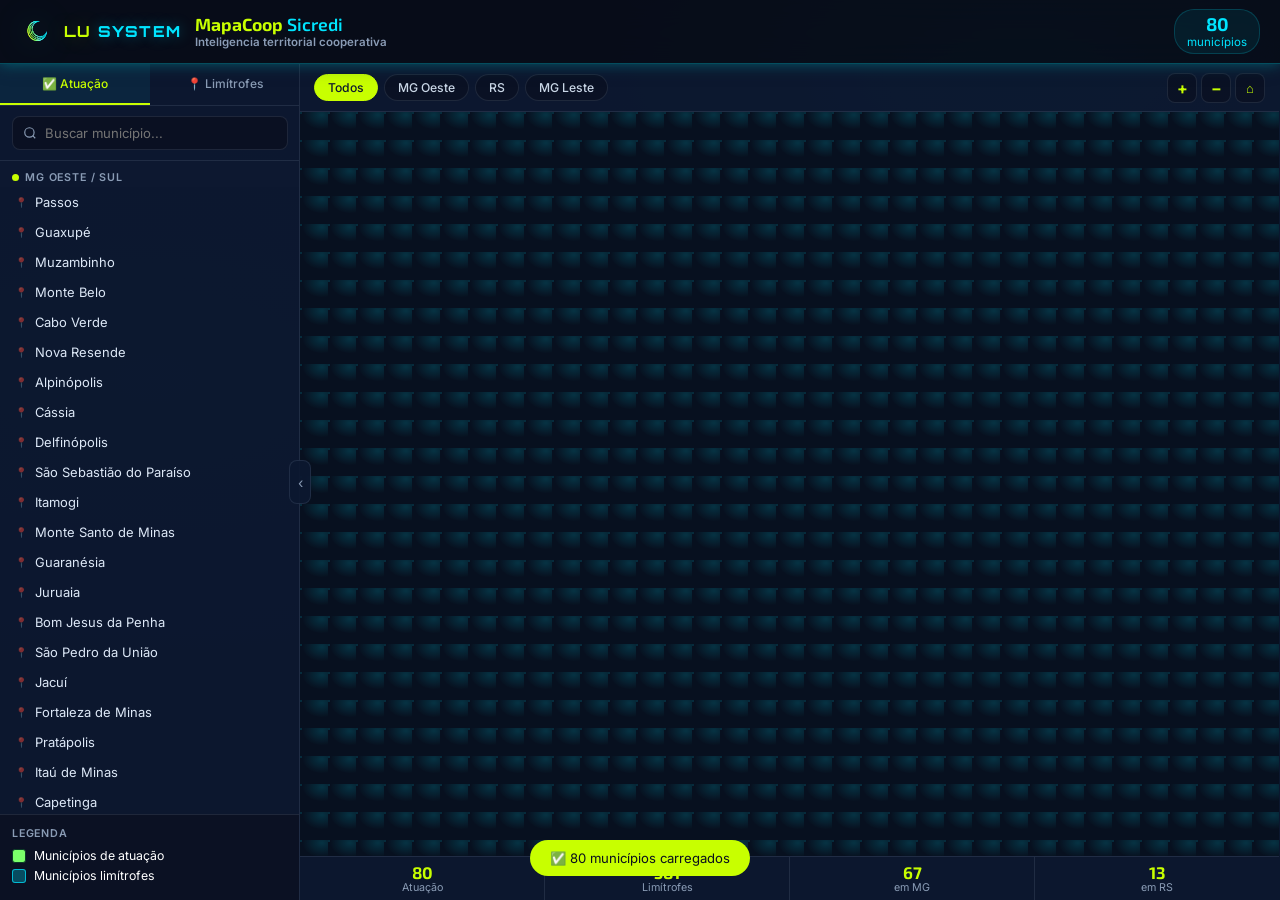
==== commit 1e218254: "Adiciona contornos e bordas de RJ, SC, PR e SP ao mapa Inclui o contorno de estado (estados.json) e " ====
--- a/index.html
+++ b/index.html
@@ -130,6 +130,10 @@
   font-weight: 700;
   line-height: 1.2;
   color: var(--lu-primary);
+}
+.header-text h1 .brand-sub {
+  font-weight: 600;
+  color: var(--lu-accent);
 }
 .header-text p {
   font-size: 0.72rem;
@@ -764,7 +768,7 @@
   .filter-btn.active { display: block; }
 }
 
-</style>
+  </style>
 </head>
 <body>
 
@@ -772,11 +776,11 @@
 <header id="header">
   <button id="btn-menu" aria-label="Abrir menu">☰</button>
   <div class="brand-lockup" aria-label="Lu System">
-    <img class="logo-mark" src="[data-uri]" alt="">
+    <img class="logo-mark" src="[data-uri]" alt="">
     <div class="wordmark"><span class="lu">LU</span> <span class="system">SYSTEM</span></div>
   </div>
   <div class="header-text">
-    <h1>MapaCoop</h1>
+    <h1>MapaCoop <span class="brand-sub">Sicredi</span></h1>
     <p>Inteligencia territorial cooperativa</p>
   </div>
   <div class="header-badges">
@@ -837,7 +841,6 @@
         <button class="zoom-btn" id="btn-zoom-in"    title="Zoom +">+</button>
         <button class="zoom-btn" id="btn-zoom-out"   title="Zoom −">−</button>
         <button class="zoom-btn" id="btn-zoom-reset" title="Resetar" style="font-size:13px">⌂</button>
-        <button class="zoom-btn" id="btn-theme-toggle" title="Alternar tema do mapa" style="font-size:13px">◐</button>
       </div>
     </div>
 
@@ -850,7 +853,7 @@
         <small>Preparando dados geográficos</small>
       </div>
 
-      <!-- SVG Map -->
+      <!-- Map -->
       <div id="map-wrapper">
         <div id="map" aria-label="Mapa de municípios"></div>
       </div>
@@ -900,13 +903,13 @@
 </div>
 
 <script>
-window.__MAPA_DATA__ = {"meta":{"total":1427,"atuacao":80,"limitrofe":581,"regioes":{"mg-oeste":"MG Oeste / Sul","mg-leste":"MG Leste / Caratinga","rs":"RS Noroeste"},"municipios_atuacao":{"mg-oeste":["Passos","Guaxupé","Muzambinho","Monte Belo","Cabo Verde","Nova Resende","Alpinópolis","Cássia","Delfinópolis","São Sebastião do Paraíso","Itamogi","Monte Santo de Minas","Guaranésia","Juruaia","Bom Jesus da Penha","São Pedro da União","Jacuí","Fortaleza de Minas","Pratápolis","Itaú de Minas","Capetinga","São Tomás de Aquino","Claraval","Ibiraci","São José da Barra","Capitólio","São João Batista do Glória","Arceburgo"],"mg-leste":["Caratinga","Piedade de Caratinga","Inhápim","São Domingos das Dores","São Sebastião do Anta","Imbé de Minas","Ubaporanga","Simonésia","Santa Rita de Minas","Santa Bárbara do Leste","Manhuaçu","Santana do Manhuaçu","Manhumirim","Reduto","Martins Soares","São João do Manhuaçu","Luisburgo","Alto Jequitibá","Alto Caparaó","Caparaó","Matipó","Abre Campo","Pedra Bonita","Santa Margarida","Caputira","Durandé","São José do Mantimento","Conceição de Ipanema","Ipanema","Chalé","Lajinha","Mutum","Taparuba","Pocrane","Alvarenga","Entre Folhas","Bom Jesus do Galho","Córrego Novo","Vargem Alegre"],"rs":["Santo Augusto","Coronel Bicaco","São Valério do Sul","Chiapetta","Nova Ramada","Condor","Ajuricaba","Panambi","Bozano","Ijuí","Coronel Barros","Augusto Pestana","Jóia"]},"outros":766},"features":[{"id":"3100302","nome":"Abre Campo","uf":"MG","tipo":"atuacao","regiao":"mg-leste","centroide":[-42.42953,-20.26358],"geometry":{"type":"Polygon","coordinates":[[[-42.3696,-20.1322],[-42.311,-20.1422],[-42.3222,-20.1764],[-42.3122,-20.1922],[-42.3278,-20.218],[-42.3212,-20.2336],[-42.3636,-20.2473],[-42.3614,-20.2593],[-42.3744,-20.2673],[-42.3679,-20.2808],[-42.3912,-20.28],[-42.411,-20.3187],[-42.415,-20.3496],[-42.4273,-20.3595],[-42.4201,-20.4141],[-42.4361,-20.4382],[-42.4566,-20.4379],[-42.4895,-20.4197],[-42.4916,-20.4062],[-42.5272,-20.4245],[-42.5316,-20.4104],[-42.5137,-20.37],[-42.523,-20.357],[-42.5564,-20.3555],[-42.5491,-20.3196],[-42.5407,-20.3176],[-42.5421,-20.2967],[-42.5558,-20.2948],[-42.5595,-20.2841],[-42.5511,-20.2802],[-42.5556,-20.267],[-42.5309,-20.251],[-42.5071,-20.1971],[-42.4623,-20.1856],[-42.4385,-20.1936],[-42.4158,-20.1397],[-42.3847,-20.1211],[-42.3681,-20.1244],[-42.3696,-20.1322]]]},"indicadores":{"populacao":{"valor":13927,"unidade":"habitantes","ano":2022,"fonte":"IBGE - Censo Demográfico 2022"},"area_km2":{"valor":470.551,"unidade":"km²","ano":2022,"fonte":"IBGE - Censo Demográfico 2022"},"densidade":{"valor":29.6,"unidade":"hab/km²","ano":2022,"fonte":"IBGE - Censo Demográfico 2022"},"populacao_urbana":{"valor":8495,"unidade":"habitantes","ano":2022,"fonte":"IBGE - Censo Demográfico 2022"},"populacao_rural":{"valor":5432,"unidade":"habitantes","ano":2022,"fonte":"IBGE - Censo Demográfico 2022"},"populacao_por_sexo":{"homens":7024,"mulheres":6903,"unidade":"habitantes","ano":2022,"fonte":"IBGE - Censo Demográfico 2022"},"faixa_etaria":{"0_14":2375,"15_64":9556,"65_mais":1994,"unidade":"habitantes","ano":2022,"fonte":"IBGE - Censo Demográfico 2022"},"trabalho":{"pop_10_anos_ou_mais":12369,"populacao_ocupada":5486,"nivel_ocupacao_pct":44.35,"unidade":"habitantes","ano":2022,"fonte":"IBGE - Censo Demográfico 2022 (Trabalho e Rendimento)"},"pib":{"valor":331512.0,"unidade":"mil R$","ano":2023,"fonte":"IBGE - PIB dos Municípios"},"pib_per_capita":{"valor":23803.55,"unidade":"R$","ano":"2023/2022","estimativa":true,"calculo":"PIB 2023 ÷ população residente 2022","fonte":"IBGE - PIB dos Municípios + IBGE - Censo Demográfico 2022"}}},{"id":"3100401","nome":"Acaiaca","uf":"MG","tipo":"limitrofe","regiao":"","centroide":[-43.09854,-20.39933],"geometry":{"type":"Polygon","coordinates":[[[-43.1139,-20.3578],[-43.0771,-20.3662],[-43.0531,-20.4027],[-43.0242,-20.4102],[-43.0366,-20.4492],[-43.0526,-20.4555],[-43.0774,-20.4323],[-43.125,-20.4489],[-43.1229,-20.4302],[-43.1687,-20.4006],[-43.1529,-20.3764],[-43.1638,-20.37],[-43.1568,-20.3453],[-43.1333,-20.3408],[-43.1294,-20.3549],[-43.1139,-20.3578]]]},"indicadores":{"populacao":{"valor":3909,"unidade":"habitantes","ano":2022,"fonte":"IBGE - Censo Demográfico 2022"},"area_km2":{"valor":101.886,"unidade":"km²","ano":2022,"fonte":"IBGE - Censo Demográfico 2022"},"densidade":{"valor":38.37,"unidade":"hab/km²","ano":2022,"fonte":"IBGE - Censo Demográfico 2022"},"populacao_urbana":{"valor":2834,"unidade":"habitantes","ano":2022,"fonte":"IBGE - Censo Demográfico 2022"},"populacao_rural":{"valor":1075,"unidade":"habitantes","ano":2022,"fonte":"IBGE - Censo Demográfico 2022"},"populacao_por_sexo":{"homens":1897,"mulheres":2012,"unidade":"habitantes","ano":2022,"fonte":"IBGE - Censo Demográfico 2022"},"faixa_etaria":{"0_14":682,"15_64":2633,"65_mais":593,"unidade":"habitantes","ano":2022,"fonte":"IBGE - Censo Demográfico 2022"},"trabalho":{"pop_10_anos_ou_mais":3494,"populacao_ocupada":1628,"nivel_ocupacao_pct":46.59,"unidade":"habitantes","ano":2022,"fonte":"IBGE - Censo Demográfico 2022 (Trabalho e Rendimento)"},"pib":{"valor":85066.0,"unidade":"mil R$","ano":2023,"fonte":"IBGE - PIB dos Municípios"},"pib_per_capita":{"valor":21761.58,"unidade":"R$","ano":"2023/2022","estimativa":true,"calculo":"PIB 2023 ÷ população residente 2022","fonte":"IBGE - PIB dos Municípios + IBGE - Censo Demográfico 2022"}}},{"id":"3100500","nome":"Açucena","uf":"MG","tipo":"limitrofe","regiao":"","centroide":[-42.4329,-19.04847],"geometry":{"type":"Polygon","coordinates":[[[-42.3859,-18.9239],[-42.3627,-18.9252],[-42.3562,-18.9601],[-42.3301,-18.9646],[-42.3156,-18.987],[-42.3086,-18.9608],[-42.3008,-18.9607],[-42.27,-18.9793],[-42.2508,-18.9735],[-42.2541,-18.9878],[-42.2464,-18.9933],[-42.2253,-18.9954],[-42.209,-18.9842],[-42.2059,-19.0034],[-42.2272,-19.0256],[-42.2405,-19.0174],[-42.2991,-19.0864],[-42.3325,-19.0836],[-42.3554,-19.0965],[-42.3538,-19.1489],[-42.4038,-19.1719],[-42.3722,-19.2204],[-42.4002,-19.2124],[-42.4126,-19.1881],[-42.4321,-19.1851],[-42.466,-19.161],[-42.4756,-19.167],[-42.4821,-19.1551],[-42.5701,-19.1668],[-42.6161,-19.118],[-42.662,-19.1253],[-42.6644,-19.0973],[-42.6538,-19.0803],[-42.6158,-19.0512],[-42.596,-19.0515],[-42.586,-19.0344],[-42.6184,-18.9963],[-42.6119,-18.9744],[-42.5976,-18.9753],[-42.5958,-18.9625],[-42.5459,-18.9608],[-42.5269,-18.9446],[-42.5142,-18.9558],[-42.4879,-18.937],[-42.4867,-18.9622],[-42.4533,-18.9396],[-42.4319,-18.9428],[-42.3859,-18.9239]]]},"indicadores":{"populacao":{"valor":8943,"unidade":"habitantes","ano":2022,"fonte":"IBGE - Censo Demográfico 2022"},"area_km2":{"valor":815.422,"unidade":"km²","ano":2022,"fonte":"IBGE - Censo Demográfico 2022"},"densidade":{"valor":10.97,"unidade":"hab/km²","ano":2022,"fonte":"IBGE - Censo Demográfico 2022"},"populacao_urbana":{"valor":4521,"unidade":"habitantes","ano":2022,"fonte":"IBGE - Censo Demográfico 2022"},"populacao_rural":{"valor":4422,"unidade":"habitantes","ano":2022,"fonte":"IBGE - Censo Demográfico 2022"},"populacao_por_sexo":{"homens":4575,"mulheres":4368,"unidade":"habitantes","ano":2022,"fonte":"IBGE - Censo Demográfico 2022"},"faixa_etaria":{"0_14":1528,"15_64":5865,"65_mais":1542,"unidade":"habitantes","ano":2022,"fonte":"IBGE - Censo Demográfico 2022"},"trabalho":{"pop_10_anos_ou_mais":7892,"populacao_ocupada":2821,"nivel_ocupacao_pct":35.74,"unidade":"habitantes","ano":2022,"fonte":"IBGE - Censo Demográfico 2022 (Trabalho e Rendimento)"},"pib":{"valor":172094.0,"unidade":"mil R$","ano":2023,"fonte":"IBGE - PIB dos Municípios"},"pib_per_capita":{"valor":19243.43,"unidade":"R$","ano":"2023/2022","estimativa":true,"calculo":"PIB 2023 ÷ população residente 2022","fonte":"IBGE - PIB dos Municípios + IBGE - Censo Demográfico 2022"}}},{"id":"3100708","nome":"Água Comprida","uf":"MG","tipo":"limitrofe","regiao":"","centroide":[-48.1062,-19.9815],"geometry":{"type":"Polygon","coordinates":[[[-48.1056,-19.8423],[-48.0937,-19.86],[-48.0694,-19.8515],[-48.0205,-19.8891],[-47.9909,-19.8975],[-48.0351,-19.9542],[-48.0105,-19.964],[-48.0098,-19.9818],[-47.9946,-19.9934],[-47.981,-20.036],[-47.9908,-20.0457],[-47.9893,-20.0725],[-48.0019,-20.1037],[-48.0194,-20.1197],[-48.0377,-20.1165],[-48.0489,-20.1368],[-48.0815,-20.1478],[-48.1125,-20.1433],[-48.1473,-20.1237],[-48.1585,-20.1026],[-48.1782,-20.0957],[-48.182,-20.0742],[-48.203,-20.045],[-48.1714,-20.0386],[-48.1667,-20.0233],[-48.1403,-20.0217],[-48.1401,-20.0036],[-48.1301,-20.0037],[-48.1365,-19.9966],[-48.1259,-19.9928],[-48.1283,-19.984],[-48.1408,-19.9731],[-48.1374,-19.966],[-48.1468,-19.971],[-48.1446,-19.9639],[-48.1667,-19.946],[-48.1674,-19.9264],[-48.1487,-19.9065],[-48.1535,-19.8813],[-48.127,-19.8487],[-48.1056,-19.8423]]]},"indicadores":{"populacao":{"valor":2108,"unidade":"habitantes","ano":2022,"fonte":"IBGE - Censo Demográfico 2022"},"area_km2":{"valor":492.167,"unidade":"km²","ano":2022,"fonte":"IBGE - Censo Demográfico 2022"},"densidade":{"valor":4.28,"unidade":"hab/km²","ano":2022,"fonte":"IBGE - Censo Demográfico 2022"},"populacao_urbana":{"valor":1651,"unidade":"habitantes","ano":2022,"fonte":"IBGE - Censo Demográfico 2022"},"populacao_rural":{"valor":457,"unidade":"habitantes","ano":2022,"fonte":"IBGE - Censo Demográfico 2022"},"populacao_por_sexo":{"homens":1070,"mulheres":1038,"unidade":"habitantes","ano":2022,"fonte":"IBGE - Censo Demográfico 2022"},"faixa_etaria":{"0_14":384,"15_64":1405,"65_mais":319,"unidade":"habitantes","ano":2022,"fonte":"IBGE - Censo Demográfico 2022"},"trabalho":{"pop_10_anos_ou_mais":1846,"populacao_ocupada":956,"nivel_ocupacao_pct":51.79,"unidade":"habitantes","ano":2022,"fonte":"IBGE - Censo Demográfico 2022 (Trabalho e Rendimento)"},"pib":{"valor":330940.0,"unidade":"mil R$","ano":2023,"fonte":"IBGE - PIB dos Municípios"},"pib_per_capita":{"valor":156992.41,"unidade":"R$","ano":"2023/2022","estimativa":true,"calculo":"PIB 2023 ÷ população residente 2022","fonte":"IBGE - PIB dos Municípios + IBGE - Censo Demográfico 2022"}}},{"id":"3100807","nome":"Aguanil","uf":"MG","tipo":"limitrofe","regiao":"","centroide":[-45.41114,-20.97291],"geometry":{"type":"Polygon","coordinates":[[[-45.4157,-20.8863],[-45.3822,-20.8958],[-45.3637,-20.9127],[-45.3608,-20.9589],[-45.342,-21.0148],[-45.3669,-21.034],[-45.3496,-21.0412],[-45.3503,-21.062],[-45.3422,-21.067],[-45.3647,-21.0653],[-45.3945,-21.0779],[-45.3917,-21.0682],[-45.4188,-21.0278],[-45.4709,-21.0234],[-45.5234,-20.9739],[-45.5374,-20.9385],[-45.4727,-20.9303],[-45.4473,-20.8985],[-45.4157,-20.8863]]]},"indicadores":{"populacao":{"valor":4357,"unidade":"habitantes","ano":2022,"fonte":"IBGE - Censo Demográfico 2022"},"area_km2":{"valor":232.091,"unidade":"km²","ano":2022,"fonte":"IBGE - Censo Demográfico 2022"},"densidade":{"valor":18.77,"unidade":"hab/km²","ano":2022,"fonte":"IBGE - Censo Demográfico 2022"},"populacao_urbana":{"valor":3407,"unidade":"habitantes","ano":2022,"fonte":"IBGE - Censo Demográfico 2022"},"populacao_rural":{"valor":950,"unidade":"habitantes","ano":2022,"fonte":"IBGE - Censo Demográfico 2022"},"populacao_por_sexo":{"homens":2161,"mulheres":2196,"unidade":"habitantes","ano":2022,"fonte":"IBGE - Censo Demográfico 2022"},"faixa_etaria":{"0_14":770,"15_64":2908,"65_mais":677,"unidade":"habitantes","ano":2022,"fonte":"IBGE - Censo Demográfico 2022"},"trabalho":{"pop_10_anos_ou_mais":3868,"populacao_ocupada":2093,"nivel_ocupacao_pct":54.11,"unidade":"habitantes","ano":2022,"fonte":"IBGE - Censo Demográfico 2022 (Trabalho e Rendimento)"},"pib":{"valor":111494.0,"unidade":"mil R$","ano":2023,"fonte":"IBGE - PIB dos Municípios"},"pib_per_capita":{"valor":25589.63,"unidade":"R$","ano":"2023/2022","estimativa":true,"calculo":"PIB 2023 ÷ população residente 2022","fonte":"IBGE - PIB dos Municípios + IBGE - Censo Demográfico 2022"}}},{"id":"3101102","nome":"Aimorés","uf":"MG","tipo":"limitrofe","regiao":"","centroide":[-41.19961,-19.60977],"geometry":{"type":"Polygon","coordinates":[[[-41.0252,-19.3841],[-40.9966,-19.4086],[-40.9709,-19.4118],[-40.9574,-19.4494],[-40.9445,-19.4596],[-40.9489,-19.4727],[-40.9709,-19.5033],[-40.9879,-19.5075],[-41.0199,-19.5036],[-41.0454,-19.4874],[-41.0359,-19.568],[-41.0559,-19.5843],[-41.0715,-19.5839],[-41.0729,-19.5975],[-41.0905,-19.5959],[-41.1082,-19.639],[-41.1291,-19.6423],[-41.1382,-19.6582],[-41.1681,-19.6717],[-41.1791,-19.7396],[-41.1905,-19.7464],[-41.1656,-19.792],[-41.1658,-19.8101],[-41.1859,-19.8272],[-41.1753,-19.8389],[-41.1836,-19.8483],[-41.1845,-19.8885],[-41.2047,-19.9026],[-41.2285,-19.9053],[-41.2431,-19.9362],[-41.299,-19.9366],[-41.2911,-19.9259],[-41.2987,-19.9037],[-41.2737,-19.8959],[-41.2774,-19.8811],[-41.2895,-19.8836],[-41.2871,-19.8618],[-41.336,-19.8328],[-41.3269,-19.7996],[-41.3437,-19.7951],[-41.3524,-19.7681],[-41.3627,-19.7615],[-41.3832,-19.7677],[-41.3938,-19.7392],[-41.3818,-19.7227],[-41.3867,-19.6585],[-41.3648,-19.653],[-41.3633,-19.6329],[-41.3847,-19.6121],[-41.3822,-19.5874],[-41.3944,-19.5855],[-41.4313,-19.5403],[-41.4071,-19.527],[-41.3922,-19.5382],[-41.3726,-19.5315],[-41.3749,-19.5056],[-41.3388,-19.4868],[-41.2943,-19.4992],[-41.2194,-19.4777],[-41.2067,-19.4883],[-41.2095,-19.4741],[-41.1895,-19.4697],[-41.1973,-19.4538],[-41.159,-19.4532],[-41.1434,-19.4186],[-41.1253,-19.4291],[-41.0881,-19.3908],[-41.0672,-19.3986],[-41.0483,-19.3941],[-41.045,-19.3771],[-41.0252,-19.3841]]]},"indicadores":{"populacao":{"valor":25269,"unidade":"habitantes","ano":2022,"fonte":"IBGE - Censo Demográfico 2022"},"area_km2":{"valor":1348.913,"unidade":"km²","ano":2022,"fonte":"IBGE - Censo Demográfico 2022"},"densidade":{"valor":18.73,"unidade":"hab/km²","ano":2022,"fonte":"IBGE - Censo Demográfico 2022"},"populacao_urbana":{"valor":20613,"unidade":"habitantes","ano":2022,"fonte":"IBGE - Censo Demográfico 2022"},"populacao_rural":{"valor":4656,"unidade":"habitantes","ano":2022,"fonte":"IBGE - Censo Demográfico 2022"},"populacao_por_sexo":{"homens":12448,"mulheres":12821,"unidade":"habitantes","ano":2022,"fonte":"IBGE - Censo Demográfico 2022"},"faixa_etaria":{"0_14":4682,"15_64":16861,"65_mais":3715,"unidade":"habitantes","ano":2022,"fonte":"IBGE - Censo Demográfico 2022"},"trabalho":{"pop_10_anos_ou_mais":22161,"populacao_ocupada":10719,"nivel_ocupacao_pct":48.37,"unidade":"habitantes","ano":2022,"fonte":"IBGE - Censo Demográfico 2022 (Trabalho e Rendimento)"},"pib":{"valor":793376.0,"unidade":"mil R$","ano":2023,"fonte":"IBGE - PIB dos Municípios"},"pib_per_capita":{"valor":31397.21,"unidade":"R$","ano":"2023/2022","estimativa":true,"calculo":"PIB 2023 ÷ população residente 2022","fonte":"IBGE - PIB dos Municípios + IBGE - Censo Demográfico 2022"}}},{"id":"3101409","nome":"Albertina","uf":"MG","tipo":"limitrofe","regiao":"","centroide":[-46.62416,-22.19699],"geometry":{"type":"Polygon","coordinates":[[[-46.6693,-22.1748],[-46.6411,-22.1865],[-46.5558,-22.1717],[-46.5331,-22.1853],[-46.5639,-22.2005],[-46.576,-22.2196],[-46.596,-22.2262],[-46.631,-22.2128],[-46.6473,-22.2262],[-46.6798,-22.2164],[-46.6693,-22.1748]]]},"indicadores":{"populacao":{"valor":2952,"unidade":"habitantes","ano":2022,"fonte":"IBGE - Censo Demográfico 2022"},"area_km2":{"valor":58.01,"unidade":"km²","ano":2022,"fonte":"IBGE - Censo Demográfico 2022"},"densidade":{"valor":50.89,"unidade":"hab/km²","ano":2022,"fonte":"IBGE - Censo Demográfico 2022"},"populacao_urbana":{"valor":2107,"unidade":"habitantes","ano":2022,"fonte":"IBGE - Censo Demográfico 2022"},"populacao_rural":{"valor":845,"unidade":"habitantes","ano":2022,"fonte":"IBGE - Censo Demográfico 2022"},"populacao_por_sexo":{"homens":1499,"mulheres":1453,"unidade":"habitantes","ano":2022,"fonte":"IBGE - Censo Demográfico 2022"},"faixa_etaria":{"0_14":562,"15_64":2006,"65_mais":384,"unidade":"habitantes","ano":2022,"fonte":"IBGE - Censo Demográfico 2022"},"trabalho":{"pop_10_anos_ou_mais":2590,"populacao_ocupada":1265,"nivel_ocupacao_pct":48.85,"unidade":"habitantes","ano":2022,"fonte":"IBGE - Censo Demográfico 2022 (Trabalho e Rendimento)"},"pib":{"valor":90906.0,"unidade":"mil R$","ano":2023,"fonte":"IBGE - PIB dos Municípios"},"pib_per_capita":{"valor":30794.72,"unidade":"R$","ano":"2023/2022","estimativa":true,"calculo":"PIB 2023 ÷ população residente 2022","fonte":"IBGE - PIB dos Municípios + IBGE - Censo Demográfico 2022"}}},{"id":"3101607","nome":"Alfenas","uf":"MG","tipo":"limitrofe","regiao":"","centroide":[-45.97627,-21.38729],"geometry":{"type":"Polygon","coordinates":[[[-45.9736,-21.1406],[-45.9478,-21.1653],[-45.9549,-21.2467],[-45.9322,-21.2485],[-45.9098,-21.2687],[-45.8578,-21.2832],[-45.8228,-21.3313],[-45.831,-21.3936],[-45.845,-21.4165],[-45.8211,-21.4235],[-45.8372,-21.4661],[-45.8591,-21.4782],[-45.8693,-21.5007],[-45.8556,-21.5066],[-45.864,-21.5304],[-45.8491,-21.5586],[-45.8532,-21.5867],[-45.9037,-21.5517],[-45.9201,-21.559],[-45.9303,-21.5489],[-45.9512,-21.5551],[-45.9906,-21.5312],[-46.0194,-21.4988],[-46.0639,-21.4896],[-46.1033,-21.4996],[-46.1233,-21.4923],[-46.1416,-21.5041],[-46.1475,-21.4805],[-46.1758,-21.4742],[-46.1881,-21.4835],[-46.178,-21.4512],[-46.1849,-21.4412],[-46.1491,-21.4187],[-46.0776,-21.4099],[-46.0568,-21.4189],[-46.0371,-21.3908],[-46.038,-21.3566],[-46.0456,-21.3504],[-46.0281,-21.3426],[-46.0121,-21.3133],[-46.056,-21.3084],[-46.0542,-21.2974],[-46.0346,-21.2903],[-46.0412,-21.2806],[-46.0343,-21.2614],[-46.0128,-21.2534],[-46.0515,-21.1955],[-46.0157,-21.1868],[-46.0117,-21.1633],[-45.9834,-21.158],[-45.9736,-21.1406]]]},"indicadores":{"populacao":{"valor":78970,"unidade":"habitantes","ano":2022,"fonte":"IBGE - Censo Demográfico 2022"},"area_km2":{"valor":850.446,"unidade":"km²","ano":2022,"fonte":"IBGE - Censo Demográfico 2022"},"densidade":{"valor":92.86,"unidade":"hab/km²","ano":2022,"fonte":"IBGE - Censo Demográfico 2022"},"populacao_urbana":{"valor":74923,"unidade":"habitantes","ano":2022,"fonte":"IBGE - Censo Demográfico 2022"},"populacao_rural":{"valor":4047,"unidade":"habitantes","ano":2022,"fonte":"IBGE - Censo Demográfico 2022"},"populacao_por_sexo":{"homens":38396,"mulheres":40574,"unidade":"habitantes","ano":2022,"fonte":"IBGE - Censo Demográfico 2022"},"faixa_etaria":{"0_14":13861,"15_64":54945,"65_mais":10152,"unidade":"habitantes","ano":2022,"fonte":"IBGE - Censo Demográfico 2022"},"trabalho":{"pop_10_anos_ou_mais":69802,"populacao_ocupada":39303,"nivel_ocupacao_pct":56.31,"unidade":"habitantes","ano":2022,"fonte":"IBGE - Censo Demográfico 2022 (Trabalho e Rendimento)"},"pib":{"valor":3669899.0,"unidade":"mil R$","ano":2023,"fonte":"IBGE - PIB dos Municípios"},"pib_per_capita":{"valor":46472.07,"unidade":"R$","ano":"2023/2022","estimativa":true,"calculo":"PIB 2023 ÷ população residente 2022","fonte":"IBGE - PIB dos Municípios + IBGE - Censo Demográfico 2022"}}},{"id":"3101805","nome":"Alpercata","uf":"MG","tipo":"limitrofe","regiao":"","centroide":[-42.00755,-18.98319],"geometry":{"type":"Polygon","coordinates":[[[-41.9838,-18.951],[-41.9568,-18.9539],[-41.9528,-18.9437],[-41.9609,-18.935],[-41.9334,-18.928],[-41.8916,-18.9338],[-41.8941,-18.946],[-41.9267,-18.9656],[-41.9375,-18.9882],[-41.9841,-18.9992],[-41.9891,-19.012],[-42.048,-19.0393],[-42.063,-19.0698],[-42.0933,-19.049],[-42.0858,-19.0423],[-42.0995,-19.0236],[-42.1142,-19.0307],[-42.1268,-19.0243],[-42.0988,-19.0022],[-42.0902,-18.9731],[-42.0377,-18.9333],[-41.9879,-18.9241],[-41.9838,-18.951]]]},"indicadores":{"populacao":{"valor":6903,"unidade":"habitantes","ano":2022,"fonte":"IBGE - Censo Demográfico 2022"},"area_km2":{"valor":166.972,"unidade":"km²","ano":2022,"fonte":"IBGE - Censo Demográfico 2022"},"densidade":{"valor":41.34,"unidade":"hab/km²","ano":2022,"fonte":"IBGE - Censo Demográfico 2022"},"populacao_urbana":{"valor":5658,"unidade":"habitantes","ano":2022,"fonte":"IBGE - Censo Demográfico 2022"},"populacao_rural":{"valor":1245,"unidade":"habitantes","ano":2022,"fonte":"IBGE - Censo Demográfico 2022"},"populacao_por_sexo":{"homens":3408,"mulheres":3495,"unidade":"habitantes","ano":2022,"fonte":"IBGE - Censo Demográfico 2022"},"faixa_etaria":{"0_14":1209,"15_64":4635,"65_mais":1057,"unidade":"habitantes","ano":2022,"fonte":"IBGE - Censo Demográfico 2022"},"trabalho":{"pop_10_anos_ou_mais":6122,"populacao_ocupada":2841,"nivel_ocupacao_pct":46.41,"unidade":"habitantes","ano":2022,"fonte":"IBGE - Censo Demográfico 2022 (Trabalho e Rendimento)"},"pib":{"valor":112973.0,"unidade":"mil R$","ano":2023,"fonte":"IBGE - PIB dos Municípios"},"pib_per_capita":{"valor":16365.78,"unidade":"R$","ano":"2023/2022","estimativa":true,"calculo":"PIB 2023 ÷ população residente 2022","fonte":"IBGE - PIB dos Municípios + IBGE - Censo Demográfico 2022"}}},{"id":"3101904","nome":"Alpinópolis","uf":"MG","tipo":"atuacao","regiao":"mg-oeste","centroide":[-46.38143,-20.83249],"geometry":{"type":"Polygon","coordinates":[[[-46.3479,-20.7032],[-46.3315,-20.7194],[-46.3305,-20.7581],[-46.3206,-20.7532],[-46.306,-20.7775],[-46.2955,-20.7791],[-46.3018,-20.7979],[-46.2938,-20.8189],[-46.3154,-20.8431],[-46.3168,-20.8573],[-46.2563,-20.8677],[-46.2398,-20.8922],[-46.2597,-20.892],[-46.2607,-20.9113],[-46.2856,-20.9282],[-46.2878,-20.9453],[-46.3119,-20.9486],[-46.3474,-20.9362],[-46.3389,-20.9717],[-46.3581,-20.9899],[-46.3982,-20.9809],[-46.3935,-20.967],[-46.4128,-20.9621],[-46.4564,-20.9737],[-46.4747,-20.947],[-46.4924,-20.9499],[-46.5039,-20.9376],[-46.5144,-20.9432],[-46.5282,-20.9343],[-46.527,-20.9223],[-46.5042,-20.9254],[-46.4864,-20.8976],[-46.4631,-20.8924],[-46.4701,-20.8726],[-46.4551,-20.8409],[-46.4399,-20.8308],[-46.4389,-20.8133],[-46.4081,-20.8055],[-46.4117,-20.7834],[-46.4015,-20.7765],[-46.3981,-20.751],[-46.4059,-20.7376],[-46.3884,-20.7319],[-46.3985,-20.7139],[-46.3789,-20.6964],[-46.3976,-20.6894],[-46.3984,-20.6742],[-46.3799,-20.6648],[-46.3479,-20.7032]]]},"indicadores":{"populacao":{"valor":18300,"unidade":"habitantes","ano":2022,"fonte":"IBGE - Censo Demográfico 2022"},"area_km2":{"valor":460.685,"unidade":"km²","ano":2022,"fonte":"IBGE - Censo Demográfico 2022"},"densidade":{"valor":39.72,"unidade":"hab/km²","ano":2022,"fonte":"IBGE - Censo Demográfico 2022"},"populacao_urbana":{"valor":15144,"unidade":"habitantes","ano":2022,"fonte":"IBGE - Censo Demográfico 2022"},"populacao_rural":{"valor":3156,"unidade":"habitantes","ano":2022,"fonte":"IBGE - Censo Demográfico 2022"},"populacao_por_sexo":{"homens":9191,"mulheres":9109,"unidade":"habitantes","ano":2022,"fonte":"IBGE - Censo Demográfico 2022"},"faixa_etaria":{"0_14":3187,"15_64":12754,"65_mais":2359,"unidade":"habitantes","ano":2022,"fonte":"IBGE - Censo Demográfico 2022"},"trabalho":{"pop_10_anos_ou_mais":16182,"populacao_ocupada":8532,"nivel_ocupacao_pct":52.73,"unidade":"habitantes","ano":2022,"fonte":"IBGE - Censo Demográfico 2022 (Trabalho e Rendimento)"},"pib":{"valor":618618.0,"unidade":"mil R$","ano":2023,"fonte":"IBGE - PIB dos Municípios"},"pib_per_capita":{"valor":33804.26,"unidade":"R$","ano":"2023/2022","estimativa":true,"calculo":"PIB 2023 ÷ população residente 2022","fonte":"IBGE - PIB dos Municípios + IBGE - Censo Demográfico 2022"}}},{"id":"3102001","nome":"Alterosa","uf":"MG","tipo":"limitrofe","regiao":"","centroide":[-46.17406,-21.21912],"geometry":{"type":"Polygon","coordinates":[[[-46.2693,-21.17],[-46.2436,-21.1859],[-46.2212,-21.1767],[-46.1758,-21.1972],[-46.1748,-21.1847],[-46.1416,-21.1526],[-46.0645,-21.1456],[-46.0417,-21.1739],[-46.0515,-21.1955],[-46.0457,-21.214],[-46.0128,-21.2534],[-46.0343,-21.2614],[-46.0412,-21.2806],[-46.0346,-21.2903],[-46.0484,-21.291],[-46.056,-21.3084],[-46.124,-21.3197],[-46.1756,-21.2759],[-46.2025,-21.2797],[-46.2136,-21.265],[-46.247,-21.2525],[-46.2606,-21.2571],[-46.2926,-21.2182],[-46.3342,-21.2032],[-46.3492,-21.1795],[-46.3057,-21.1794],[-46.2996,-21.1541],[-46.2693,-21.17]]]},"indicadores":{"populacao":{"valor":13915,"unidade":"habitantes","ano":2022,"fonte":"IBGE - Censo Demográfico 2022"},"area_km2":{"valor":362.01,"unidade":"km²","ano":2022,"fonte":"IBGE - Censo Demográfico 2022"},"densidade":{"valor":38.44,"unidade":"hab/km²","ano":2022,"fonte":"IBGE - Censo Demográfico 2022"},"populacao_urbana":{"valor":10501,"unidade":"habitantes","ano":2022,"fonte":"IBGE - Censo Demográfico 2022"},"populacao_rural":{"valor":3414,"unidade":"habitantes","ano":2022,"fonte":"IBGE - Censo Demográfico 2022"},"populacao_por_sexo":{"homens":6990,"mulheres":6925,"unidade":"habitantes","ano":2022,"fonte":"IBGE - Censo Demográfico 2022"},"faixa_etaria":{"0_14":2445,"15_64":9402,"65_mais":2065,"unidade":"habitantes","ano":2022,"fonte":"IBGE - Censo Demográfico 2022"},"trabalho":{"pop_10_anos_ou_mais":12292,"populacao_ocupada":6324,"nivel_ocupacao_pct":51.45,"unidade":"habitantes","ano":2022,"fonte":"IBGE - Censo Demográfico 2022 (Trabalho e Rendimento)"},"pib":{"valor":332256.0,"unidade":"mil R$","ano":2023,"fonte":"IBGE - PIB dos Municípios"},"pib_per_capita":{"valor":23877.54,"unidade":"R$","ano":"2023/2022","estimativa":true,"calculo":"PIB 2023 ÷ população residente 2022","fonte":"IBGE - PIB dos Municípios + IBGE - Censo Demográfico 2022"}}},{"id":"3102050","nome":"Alto Caparaó","uf":"MG","tipo":"atuacao","regiao":"mg-leste","centroide":[-41.88196,-20.46172],"geometry":{"type":"Polygon","coordinates":[[[-41.8747,-20.3975],[-41.803,-20.4218],[-41.799,-20.4768],[-41.8398,-20.4829],[-41.8505,-20.4986],[-41.8685,-20.4925],[-41.8961,-20.5024],[-41.9156,-20.4881],[-41.9145,-20.5048],[-41.9319,-20.5166],[-41.9629,-20.5054],[-41.932,-20.4918],[-41.9278,-20.4718],[-41.8985,-20.4392],[-41.9036,-20.435],[-41.8833,-20.4326],[-41.8732,-20.4179],[-41.8747,-20.3975]]]},"indicadores":{"populacao":{"valor":5795,"unidade":"habitantes","ano":2022,"fonte":"IBGE - Censo Demográfico 2022"},"area_km2":{"valor":103.69,"unidade":"km²","ano":2022,"fonte":"IBGE - Censo Demográfico 2022"},"densidade":{"valor":55.89,"unidade":"hab/km²","ano":2022,"fonte":"IBGE - Censo Demográfico 2022"},"populacao_urbana":{"valor":4660,"unidade":"habitantes","ano":2022,"fonte":"IBGE - Censo Demográfico 2022"},"populacao_rural":{"valor":1135,"unidade":"habitantes","ano":2022,"fonte":"IBGE - Censo Demográfico 2022"},"populacao_por_sexo":{"homens":2915,"mulheres":2880,"unidade":"habitantes","ano":2022,"fonte":"IBGE - Censo Demográfico 2022"},"faixa_etaria":{"0_14":1161,"15_64":3953,"65_mais":679,"unidade":"habitantes","ano":2022,"fonte":"IBGE - Censo Demográfico 2022"},"trabalho":{"pop_10_anos_ou_mais":5035,"populacao_ocupada":2732,"nivel_ocupacao_pct":54.26,"unidade":"habitantes","ano":2022,"fonte":"IBGE - Censo Demográfico 2022 (Trabalho e Rendimento)"},"pib":{"valor":131678.0,"unidade":"mil R$","ano":2023,"fonte":"IBGE - PIB dos Municípios"},"pib_per_capita":{"valor":22722.69,"unidade":"R$","ano":"2023/2022","estimativa":true,"calculo":"PIB 2023 ÷ população residente 2022","fonte":"IBGE - PIB dos Municípios + IBGE - Censo Demográfico 2022"}}},{"id":"3102100","nome":"Alto Rio Doce","uf":"MG","tipo":"limitrofe","regiao":"","centroide":[-43.40743,-21.01548],"geometry":{"type":"Polygon","coordinates":[[[-43.5144,-20.9295],[-43.5071,-20.9395],[-43.4971,-20.9341],[-43.4576,-20.9446],[-43.454,-20.965],[-43.4442,-20.9619],[-43.4198,-20.9781],[-43.3957,-20.9589],[-43.3916,-20.9728],[-43.3752,-20.9761],[-43.3651,-20.9562],[-43.3724,-20.9537],[-43.3599,-20.9449],[-43.3447,-20.9512],[-43.3329,-20.9775],[-43.2912,-20.9552],[-43.2393,-20.9689],[-43.2557,-21.0125],[-43.245,-21.0232],[-43.2493,-21.036],[-43.2312,-21.0447],[-43.2433,-21.0839],[-43.2632,-21.0777],[-43.2742,-21.0577],[-43.2999,-21.0628],[-43.3067,-21.0754],[-43.3563,-21.0957],[-43.3617,-21.1507],[-43.3967,-21.1672],[-43.4024,-21.1556],[-43.4176,-21.1582],[-43.4376,-21.1418],[-43.4682,-21.1448],[-43.4653,-21.1308],[-43.4979,-21.1159],[-43.503,-21.0948],[-43.5166,-21.0938],[-43.5111,-21.0617],[-43.5414,-21.0582],[-43.5183,-21.0452],[-43.5285,-21.0115],[-43.5382,-21.0106],[-43.5306,-21.0],[-43.5592,-20.9783],[-43.561,-20.9575],[-43.5701,-20.9609],[-43.5814,-20.9499],[-43.5144,-20.9295]]]},"indicadores":{"populacao":{"valor":10891,"unidade":"habitantes","ano":2022,"fonte":"IBGE - Censo Demográfico 2022"},"area_km2":{"valor":518.053,"unidade":"km²","ano":2022,"fonte":"IBGE - Censo Demográfico 2022"},"densidade":{"valor":21.02,"unidade":"hab/km²","ano":2022,"fonte":"IBGE - Censo Demográfico 2022"},"populacao_urbana":{"valor":5731,"unidade":"habitantes","ano":2022,"fonte":"IBGE - Censo Demográfico 2022"},"populacao_rural":{"valor":5160,"unidade":"habitantes","ano":2022,"fonte":"IBGE - Censo Demográfico 2022"},"populacao_por_sexo":{"homens":5500,"mulheres":5391,"unidade":"habitantes","ano":2022,"fonte":"IBGE - Censo Demográfico 2022"},"faixa_etaria":{"0_14":1732,"15_64":7325,"65_mais":1831,"unidade":"habitantes","ano":2022,"fonte":"IBGE - Censo Demográfico 2022"},"trabalho":{"pop_10_anos_ou_mais":9797,"populacao_ocupada":3673,"nivel_ocupacao_pct":37.49,"unidade":"habitantes","ano":2022,"fonte":"IBGE - Censo Demográfico 2022 (Trabalho e Rendimento)"},"pib":{"valor":222897.0,"unidade":"mil R$","ano":2023,"fonte":"IBGE - PIB dos Municípios"},"pib_per_capita":{"valor":20466.16,"unidade":"R$","ano":"2023/2022","estimativa":true,"calculo":"PIB 2023 ÷ população residente 2022","fonte":"IBGE - PIB dos Municípios + IBGE - Censo Demográfico 2022"}}},{"id":"3102209","nome":"Alvarenga","uf":"MG","tipo":"atuacao","regiao":"mg-leste","centroide":[-41.69604,-19.42197],"geometry":{"type":"Polygon","coordinates":[[[-41.5627,-19.3719],[-41.5738,-19.4345],[-41.5856,-19.4423],[-41.5862,-19.4337],[-41.6097,-19.4394],[-41.6233,-19.4316],[-41.6265,-19.4142],[-41.6371,-19.4179],[-41.6754,-19.4791],[-41.6988,-19.487],[-41.6995,-19.4984],[-41.7341,-19.4974],[-41.753,-19.5075],[-41.7794,-19.4977],[-41.7785,-19.4813],[-41.7631,-19.4736],[-41.7906,-19.4689],[-41.8047,-19.4561],[-41.8345,-19.4583],[-41.8223,-19.4269],[-41.7673,-19.4066],[-41.7736,-19.3825],[-41.7529,-19.3804],[-41.7434,-19.3558],[-41.7261,-19.357],[-41.7043,-19.332],[-41.6923,-19.3421],[-41.6942,-19.3669],[-41.6796,-19.3817],[-41.5769,-19.3189],[-41.5627,-19.3719]]]},"indicadores":{"populacao":{"valor":3975,"unidade":"habitantes","ano":2022,"fonte":"IBGE - Censo Demográfico 2022"},"area_km2":{"valor":278.175,"unidade":"km²","ano":2022,"fonte":"IBGE - Censo Demográfico 2022"},"densidade":{"valor":14.29,"unidade":"hab/km²","ano":2022,"fonte":"IBGE - Censo Demográfico 2022"},"populacao_urbana":{"valor":2116,"unidade":"habitantes","ano":2022,"fonte":"IBGE - Censo Demográfico 2022"},"populacao_rural":{"valor":1859,"unidade":"habitantes","ano":2022,"fonte":"IBGE - Censo Demográfico 2022"},"populacao_por_sexo":{"homens":1968,"mulheres":2007,"unidade":"habitantes","ano":2022,"fonte":"IBGE - Censo Demográfico 2022"},"faixa_etaria":{"0_14":740,"15_64":2594,"65_mais":638,"unidade":"habitantes","ano":2022,"fonte":"IBGE - Censo Demográfico 2022"},"trabalho":{"pop_10_anos_ou_mais":3495,"populacao_ocupada":1380,"nivel_ocupacao_pct":39.48,"unidade":"habitantes","ano":2022,"fonte":"IBGE - Censo Demográfico 2022 (Trabalho e Rendimento)"},"pib":{"valor":64939.0,"unidade":"mil R$","ano":2023,"fonte":"IBGE - PIB dos Municípios"},"pib_per_capita":{"valor":16336.86,"unidade":"R$","ano":"2023/2022","estimativa":true,"calculo":"PIB 2023 ÷ população residente 2022","fonte":"IBGE - PIB dos Municípios + IBGE - Censo Demográfico 2022"}}},{"id":"3102308","nome":"Alvinópolis","uf":"MG","tipo":"limitrofe","regiao":"","centroide":[-43.13682,-20.11566],"geometry":{"type":"Polygon","coordinates":[[[-42.9755,-20.0179],[-42.9508,-20.0061],[-42.928,-20.0352],[-42.9603,-20.0555],[-42.959,-20.082],[-42.997,-20.1391],[-42.9892,-20.1492],[-43.0074,-20.1443],[-43.028,-20.1641],[-43.0416,-20.1617],[-43.0601,-20.1895],[-43.0958,-20.1725],[-43.1321,-20.1773],[-43.1516,-20.1662],[-43.1632,-20.1771],[-43.1921,-20.1736],[-43.219,-20.2131],[-43.2544,-20.1886],[-43.2598,-20.1975],[-43.2819,-20.1963],[-43.2996,-20.2168],[-43.3237,-20.2056],[-43.3349,-20.2109],[-43.3416,-20.2016],[-43.3608,-20.2037],[-43.3373,-20.1101],[-43.3118,-20.0947],[-43.3159,-20.0763],[-43.3013,-20.0601],[-43.2882,-20.0538],[-43.2641,-20.0644],[-43.2362,-20.0456],[-43.1927,-20.052],[-43.1794,-20.0414],[-43.1679,-20.0522],[-43.1312,-20.0597],[-43.0863,-20.0352],[-43.0387,-20.0357],[-43.0369,-20.022],[-43.0094,-20.0051],[-42.9755,-20.0179]]]},"indicadores":{"populacao":{"valor":15059,"unidade":"habitantes","ano":2022,"fonte":"IBGE - Censo Demográfico 2022"},"area_km2":{"valor":599.443,"unidade":"km²","ano":2022,"fonte":"IBGE - Censo Demográfico 2022"},"densidade":{"valor":25.12,"unidade":"hab/km²","ano":2022,"fonte":"IBGE - Censo Demográfico 2022"},"populacao_urbana":{"valor":11542,"unidade":"habitantes","ano":2022,"fonte":"IBGE - Censo Demográfico 2022"},"populacao_rural":{"valor":3517,"unidade":"habitantes","ano":2022,"fonte":"IBGE - Censo Demográfico 2022"},"populacao_por_sexo":{"homens":7444,"mulheres":7615,"unidade":"habitantes","ano":2022,"fonte":"IBGE - Censo Demográfico 2022"},"faixa_etaria":{"0_14":2425,"15_64":10247,"65_mais":2378,"unidade":"habitantes","ano":2022,"fonte":"IBGE - Censo Demográfico 2022"},"trabalho":{"pop_10_anos_ou_mais":13527,"populacao_ocupada":6695,"nivel_ocupacao_pct":49.5,"unidade":"habitantes","ano":2022,"fonte":"IBGE - Censo Demográfico 2022 (Trabalho e Rendimento)"},"pib":{"valor":402513.0,"unidade":"mil R$","ano":2023,"fonte":"IBGE - PIB dos Municípios"},"pib_per_capita":{"valor":26729.07,"unidade":"R$","ano":"2023/2022","estimativa":true,"calculo":"PIB 2023 ÷ população residente 2022","fonte":"IBGE - PIB dos Municípios + IBGE - Censo Demográfico 2022"}}},{"id":"3102407","nome":"Alvorada de Minas","uf":"MG","tipo":"limitrofe","regiao":"","centroide":[-43.37686,-18.78378],"geometry":{"type":"Polygon","coordinates":[[[-43.3331,-18.6859],[-43.2935,-18.6913],[-43.29,-18.7093],[-43.2784,-18.7001],[-43.2637,-18.708],[-43.23,-18.7423],[-43.2537,-18.787],[-43.2698,-18.7987],[-43.2929,-18.7994],[-43.3063,-18.81],[-43.3248,-18.8019],[-43.3178,-18.8328],[-43.3013,-18.8409],[-43.2928,-18.8663],[-43.3018,-18.8626],[-43.3143,-18.8742],[-43.3915,-18.8563],[-43.4146,-18.8663],[-43.4344,-18.8903],[-43.4401,-18.864],[-43.4608,-18.8559],[-43.4541,-18.8468],[-43.4674,-18.8058],[-43.4851,-18.8104],[-43.5057,-18.7851],[-43.5379,-18.7746],[-43.516,-18.7658],[-43.5034,-18.7469],[-43.4855,-18.7458],[-43.4627,-18.7589],[-43.4491,-18.7453],[-43.4268,-18.757],[-43.4147,-18.7472],[-43.4139,-18.7317],[-43.3803,-18.7128],[-43.3767,-18.6934],[-43.3515,-18.6762],[-43.3579,-18.6632],[-43.3383,-18.6692],[-43.3331,-18.6859]]]},"indicadores":{"populacao":{"valor":4159,"unidade":"habitantes","ano":2022,"fonte":"IBGE - Censo Demográfico 2022"},"area_km2":{"valor":374.008,"unidade":"km²","ano":2022,"fonte":"IBGE - Censo Demográfico 2022"},"densidade":{"valor":11.12,"unidade":"hab/km²","ano":2022,"fonte":"IBGE - Censo Demográfico 2022"},"populacao_urbana":{"valor":1861,"unidade":"habitantes","ano":2022,"fonte":"IBGE - Censo Demográfico 2022"},"populacao_rural":{"valor":2298,"unidade":"habitantes","ano":2022,"fonte":"IBGE - Censo Demográfico 2022"},"populacao_por_sexo":{"homens":2102,"mulheres":2057,"unidade":"habitantes","ano":2022,"fonte":"IBGE - Censo Demográfico 2022"},"faixa_etaria":{"0_14":892,"15_64":2884,"65_mais":381,"unidade":"habitantes","ano":2022,"fonte":"IBGE - Censo Demográfico 2022"},"trabalho":{"pop_10_anos_ou_mais":3594,"populacao_ocupada":1716,"nivel_ocupacao_pct":47.74,"unidade":"habitantes","ano":2022,"fonte":"IBGE - Censo Demográfico 2022 (Trabalho e Rendimento)"},"pib":{"valor":95009.0,"unidade":"mil R$","ano":2023,"fonte":"IBGE - PIB dos Municípios"},"pib_per_capita":{"valor":22844.19,"unidade":"R$","ano":"2023/2022","estimativa":true,"calculo":"PIB 2023 ÷ população residente 2022","fonte":"IBGE - PIB dos Municípios + IBGE - Censo Demográfico 2022"}}},{"id":"3102506","nome":"Amparo do Serra","uf":"MG","tipo":"limitrofe","regiao":"","centroide":[-42.79422,-20.51982],"geometry":{"type":"Polygon","coordinates":[[[-42.758,-20.4554],[-42.7473,-20.4874],[-42.765,-20.5138],[-42.7475,-20.5247],[-42.7239,-20.5194],[-42.7312,-20.5276],[-42.7241,-20.5333],[-42.7316,-20.5443],[-42.7575,-20.5503],[-42.8014,-20.6055],[-42.8171,-20.6057],[-42.8623,-20.5582],[-42.8701,-20.5601],[-42.8721,-20.5217],[-42.8543,-20.5031],[-42.8648,-20.4879],[-42.8407,-20.4877],[-42.8366,-20.5096],[-42.8243,-20.5126],[-42.8293,-20.4969],[-42.8157,-20.4848],[-42.8137,-20.4683],[-42.7968,-20.459],[-42.7808,-20.4634],[-42.773,-20.4519],[-42.758,-20.4554]]]},"indicadores":{"populacao":{"valor":4541,"unidade":"habitantes","ano":2022,"fonte":"IBGE - Censo Demográfico 2022"},"area_km2":{"valor":136.186,"unidade":"km²","ano":2022,"fonte":"IBGE - Censo Demográfico 2022"},"densidade":{"valor":33.34,"unidade":"hab/km²","ano":2022,"fonte":"IBGE - Censo Demográfico 2022"},"populacao_urbana":{"valor":2548,"unidade":"habitantes","ano":2022,"fonte":"IBGE - Censo Demográfico 2022"},"populacao_rural":{"valor":1993,"unidade":"habitantes","ano":2022,"fonte":"IBGE - Censo Demográfico 2022"},"populacao_por_sexo":{"homens":2245,"mulheres":2296,"unidade":"habitantes","ano":2022,"fonte":"IBGE - Censo Demográfico 2022"},"faixa_etaria":{"0_14":754,"15_64":3024,"65_mais":763,"unidade":"habitantes","ano":2022,"fonte":"IBGE - Censo Demográfico 2022"},"trabalho":{"pop_10_anos_ou_mais":4055,"populacao_ocupada":1683,"nivel_ocupacao_pct":41.49,"unidade":"habitantes","ano":2022,"fonte":"IBGE - Censo Demográfico 2022 (Trabalho e Rendimento)"},"pib":{"valor":71597.0,"unidade":"mil R$","ano":2023,"fonte":"IBGE - PIB dos Municípios"},"pib_per_capita":{"valor":15766.79,"unidade":"R$","ano":"2023/2022","estimativa":true,"calculo":"PIB 2023 ÷ população residente 2022","fonte":"IBGE - PIB dos Municípios + IBGE - Censo Demográfico 2022"}}},{"id":"3102605","nome":"Andradas","uf":"MG","tipo":"limitrofe","regiao":"","centroide":[-46.56444,-22.07012],"geometry":{"type":"Polygon","coordinates":[[[-46.5566,-21.9494],[-46.5145,-21.9664],[-46.4914,-22.0194],[-46.4682,-22.0339],[-46.4365,-22.0376],[-46.4495,-22.0475],[-46.4544,-22.0923],[-46.4281,-22.1048],[-46.4349,-22.1138],[-46.4258,-22.1479],[-46.5038,-22.1894],[-46.5289,-22.1886],[-46.5558,-22.1717],[-46.6411,-22.1865],[-46.64,-22.1572],[-46.5981,-22.1359],[-46.6157,-22.1302],[-46.6232,-22.1085],[-46.6496,-22.091],[-46.7,-22.0947],[-46.7149,-22.0909],[-46.723,-22.0763],[-46.6643,-22.0684],[-46.6576,-22.0595],[-46.6759,-22.055],[-46.685,-22.0368],[-46.6805,-22.026],[-46.6618,-22.0232],[-46.6495,-22.0091],[-46.6147,-22.0169],[-46.618,-21.9944],[-46.5769,-21.9281],[-46.5566,-21.9494]]]},"indicadores":{"populacao":{"valor":40553,"unidade":"habitantes","ano":2022,"fonte":"IBGE - Censo Demográfico 2022"},"area_km2":{"valor":469.396,"unidade":"km²","ano":2022,"fonte":"IBGE - Censo Demográfico 2022"},"densidade":{"valor":86.39,"unidade":"hab/km²","ano":2022,"fonte":"IBGE - Censo Demográfico 2022"},"populacao_urbana":{"valor":31664,"unidade":"habitantes","ano":2022,"fonte":"IBGE - Censo Demográfico 2022"},"populacao_rural":{"valor":8889,"unidade":"habitantes","ano":2022,"fonte":"IBGE - Censo Demográfico 2022"},"populacao_por_sexo":{"homens":20081,"mulheres":20472,"unidade":"habitantes","ano":2022,"fonte":"IBGE - Censo Demográfico 2022"},"faixa_etaria":{"0_14":6802,"15_64":28356,"65_mais":5391,"unidade":"habitantes","ano":2022,"fonte":"IBGE - Censo Demográfico 2022"},"trabalho":{"pop_10_anos_ou_mais":36038,"populacao_ocupada":22751,"nivel_ocupacao_pct":63.13,"unidade":"habitantes","ano":2022,"fonte":"IBGE - Censo Demográfico 2022 (Trabalho e Rendimento)"},"pib":{"valor":1483245.0,"unidade":"mil R$","ano":2023,"fonte":"IBGE - PIB dos Municípios"},"pib_per_capita":{"valor":36575.47,"unidade":"R$","ano":"2023/2022","estimativa":true,"calculo":"PIB 2023 ÷ população residente 2022","fonte":"IBGE - PIB dos Municípios + IBGE - Censo Demográfico 2022"}}},{"id":"3103009","nome":"Antônio Dias","uf":"MG","tipo":"limitrofe","regiao":"","centroide":[-42.89003,-19.56091],"geometry":{"type":"Polygon","coordinates":[[[-42.8212,-19.409],[-42.7783,-19.4071],[-42.7594,-19.4198],[-42.7636,-19.4446],[-42.7463,-19.4692],[-42.7512,-19.482],[-42.7395,-19.4932],[-42.7416,-19.5141],[-42.7296,-19.5161],[-42.7242,-19.531],[-42.665,-19.5268],[-42.6738,-19.5405],[-42.7093,-19.5508],[-42.7145,-19.5717],[-42.7813,-19.6164],[-42.8077,-19.6915],[-42.8007,-19.712],[-42.8186,-19.7213],[-42.8593,-19.714],[-42.851,-19.7355],[-42.8571,-19.7403],[-42.8816,-19.7459],[-42.8913,-19.7324],[-42.9077,-19.7495],[-42.9244,-19.6987],[-42.9498,-19.7125],[-42.9683,-19.6969],[-42.9685,-19.6707],[-42.9814,-19.6624],[-42.9847,-19.6344],[-43.0068,-19.6357],[-43.0032,-19.588],[-43.0175,-19.5622],[-43.0462,-19.5632],[-43.0515,-19.5264],[-43.0449,-19.5181],[-43.0644,-19.4666],[-43.0552,-19.4581],[-43.0579,-19.4264],[-43.0468,-19.4229],[-43.0109,-19.4426],[-43.0148,-19.4598],[-42.9895,-19.483],[-42.9768,-19.5251],[-42.9393,-19.5309],[-42.915,-19.5228],[-42.9097,-19.4798],[-42.882,-19.4794],[-42.8903,-19.4599],[-42.8701,-19.4412],[-42.8739,-19.4257],[-42.8212,-19.409]]]},"indicadores":{"populacao":{"valor":9219,"unidade":"habitantes","ano":2022,"fonte":"IBGE - Censo Demográfico 2022"},"area_km2":{"valor":787.061,"unidade":"km²","ano":2022,"fonte":"IBGE - Censo Demográfico 2022"},"densidade":{"valor":11.71,"unidade":"hab/km²","ano":2022,"fonte":"IBGE - Censo Demográfico 2022"},"populacao_urbana":{"valor":4739,"unidade":"habitantes","ano":2022,"fonte":"IBGE - Censo Demográfico 2022"},"populacao_rural":{"valor":4480,"unidade":"habitantes","ano":2022,"fonte":"IBGE - Censo Demográfico 2022"},"populacao_por_sexo":{"homens":4688,"mulheres":4531,"unidade":"habitantes","ano":2022,"fonte":"IBGE - Censo Demográfico 2022"},"faixa_etaria":{"0_14":1721,"15_64":6388,"65_mais":1108,"unidade":"habitantes","ano":2022,"fonte":"IBGE - Censo Demográfico 2022"},"trabalho":{"pop_10_anos_ou_mais":8099,"populacao_ocupada":3882,"nivel_ocupacao_pct":47.94,"unidade":"habitantes","ano":2022,"fonte":"IBGE - Censo Demográfico 2022 (Trabalho e Rendimento)"},"pib":{"valor":535451.0,"unidade":"mil R$","ano":2023,"fonte":"IBGE - PIB dos Municípios"},"pib_per_capita":{"valor":58081.25,"unidade":"R$","ano":"2023/2022","estimativa":true,"calculo":"PIB 2023 ÷ população residente 2022","fonte":"IBGE - PIB dos Municípios + IBGE - Censo Demográfico 2022"}}},{"id":"3103108","nome":"Antônio Prado de Minas","uf":"MG","tipo":"limitrofe","regiao":"","centroide":[-42.15489,-21.01857],"geometry":{"type":"Polygon","coordinates":[[[-42.175,-20.9742],[-42.1513,-20.9739],[-42.1408,-20.9927],[-42.0798,-21.0301],[-42.1007,-21.034],[-42.1185,-21.0748],[-42.1462,-21.0713],[-42.1654,-21.0592],[-42.1704,-21.04],[-42.2213,-21.0238],[-42.2266,-21.0087],[-42.1956,-20.9961],[-42.1908,-20.9817],[-42.175,-20.9742]]]},"indicadores":{"populacao":{"valor":1538,"unidade":"habitantes","ano":2022,"fonte":"IBGE - Censo Demográfico 2022"},"area_km2":{"valor":83.802,"unidade":"km²","ano":2022,"fonte":"IBGE - Censo Demográfico 2022"},"densidade":{"valor":18.35,"unidade":"hab/km²","ano":2022,"fonte":"IBGE - Censo Demográfico 2022"},"populacao_urbana":{"valor":1070,"unidade":"habitantes","ano":2022,"fonte":"IBGE - Censo Demográfico 2022"},"populacao_rural":{"valor":468,"unidade":"habitantes","ano":2022,"fonte":"IBGE - Censo Demográfico 2022"},"populacao_por_sexo":{"homens":783,"mulheres":755,"unidade":"habitantes","ano":2022,"fonte":"IBGE - Censo Demográfico 2022"},"faixa_etaria":{"0_14":193,"15_64":1027,"65_mais":318,"unidade":"habitantes","ano":2022,"fonte":"IBGE - Censo Demográfico 2022"},"trabalho":{"pop_10_anos_ou_mais":1414,"populacao_ocupada":635,"nivel_ocupacao_pct":44.93,"unidade":"habitantes","ano":2022,"fonte":"IBGE - Censo Demográfico 2022 (Trabalho e Rendimento)"},"pib":{"valor":35792.0,"unidade":"mil R$","ano":2023,"fonte":"IBGE - PIB dos Municípios"},"pib_per_capita":{"valor":23271.78,"unidade":"R$","ano":"2023/2022","estimativa":true,"calculo":"PIB 2023 ÷ população residente 2022","fonte":"IBGE - PIB dos Municípios + IBGE - Censo Demográfico 2022"}}},{"id":"3103306","nome":"Aracitaba","uf":"MG","tipo":"limitrofe","regiao":"","centroide":[-43.4066,-21.35244],"geometry":{"type":"Polygon","coordinates":[[[-43.3582,-21.2822],[-43.3246,-21.2966],[-43.345,-21.3166],[-43.3438,-21.3462],[-43.3716,-21.3733],[-43.3996,-21.3873],[-43.4108,-21.3815],[-43.4497,-21.4151],[-43.499,-21.3958],[-43.4974,-21.3806],[-43.443,-21.3599],[-43.4393,-21.348],[-43.4074,-21.3298],[-43.3862,-21.2909],[-43.3582,-21.2822]]]},"indicadores":{"populacao":{"valor":2049,"unidade":"habitantes","ano":2022,"fonte":"IBGE - Censo Demográfico 2022"},"area_km2":{"valor":106.608,"unidade":"km²","ano":2022,"fonte":"IBGE - Censo Demográfico 2022"},"densidade":{"valor":19.22,"unidade":"hab/km²","ano":2022,"fonte":"IBGE - Censo Demográfico 2022"},"populacao_urbana":{"valor":1707,"unidade":"habitantes","ano":2022,"fonte":"IBGE - Censo Demográfico 2022"},"populacao_rural":{"valor":342,"unidade":"habitantes","ano":2022,"fonte":"IBGE - Censo Demográfico 2022"},"populacao_por_sexo":{"homens":996,"mulheres":1053,"unidade":"habitantes","ano":2022,"fonte":"IBGE - Censo Demográfico 2022"},"faixa_etaria":{"0_14":295,"15_64":1354,"65_mais":399,"unidade":"habitantes","ano":2022,"fonte":"IBGE - Censo Demográfico 2022"},"trabalho":{"pop_10_anos_ou_mais":1846,"populacao_ocupada":660,"nivel_ocupacao_pct":35.76,"unidade":"habitantes","ano":2022,"fonte":"IBGE - Censo Demográfico 2022 (Trabalho e Rendimento)"},"pib":{"valor":40166.0,"unidade":"mil R$","ano":2023,"fonte":"IBGE - PIB dos Municípios"},"pib_per_capita":{"valor":19602.73,"unidade":"R$","ano":"2023/2022","estimativa":true,"calculo":"PIB 2023 ÷ população residente 2022","fonte":"IBGE - PIB dos Municípios + IBGE - Censo Demográfico 2022"}}},{"id":"3103702","nome":"Araponga","uf":"MG","tipo":"limitrofe","regiao":"","centroide":[-42.50611,-20.66324],"geometry":{"type":"Polygon","coordinates":[[[-42.4828,-20.5583],[-42.4402,-20.5584],[-42.4226,-20.5698],[-42.4225,-20.5794],[-42.4072,-20.5767],[-42.377,-20.5982],[-42.3889,-20.5996],[-42.4072,-20.6284],[-42.4165,-20.6672],[-42.4372,-20.6724],[-42.4491,-20.6914],[-42.4692,-20.6895],[-42.4715,-20.7176],[-42.4812,-20.722],[-42.4709,-20.7495],[-42.4788,-20.7591],[-42.4887,-20.7558],[-42.4945,-20.7671],[-42.5135,-20.7529],[-42.5222,-20.7681],[-42.5425,-20.7772],[-42.562,-20.7657],[-42.5744,-20.7744],[-42.5904,-20.7695],[-42.6055,-20.7518],[-42.6208,-20.7639],[-42.6504,-20.7583],[-42.6206,-20.7569],[-42.6148,-20.744],[-42.5898,-20.7473],[-42.5763,-20.7329],[-42.5579,-20.5976],[-42.5434,-20.6084],[-42.5346,-20.6036],[-42.5339,-20.5795],[-42.5201,-20.5857],[-42.5089,-20.5766],[-42.4878,-20.5785],[-42.4828,-20.5583]]]},"indicadores":{"populacao":{"valor":8048,"unidade":"habitantes","ano":2022,"fonte":"IBGE - Censo Demográfico 2022"},"area_km2":{"valor":303.793,"unidade":"km²","ano":2022,"fonte":"IBGE - Censo Demográfico 2022"},"densidade":{"valor":26.49,"unidade":"hab/km²","ano":2022,"fonte":"IBGE - Censo Demográfico 2022"},"populacao_urbana":{"valor":3416,"unidade":"habitantes","ano":2022,"fonte":"IBGE - Censo Demográfico 2022"},"populacao_rural":{"valor":4632,"unidade":"habitantes","ano":2022,"fonte":"IBGE - Censo Demográfico 2022"},"populacao_por_sexo":{"homens":4105,"mulheres":3943,"unidade":"habitantes","ano":2022,"fonte":"IBGE - Censo Demográfico 2022"},"faixa_etaria":{"0_14":1497,"15_64":5660,"65_mais":891,"unidade":"habitantes","ano":2022,"fonte":"IBGE - Censo Demográfico 2022"},"trabalho":{"pop_10_anos_ou_mais":7062,"populacao_ocupada":3852,"nivel_ocupacao_pct":54.54,"unidade":"habitantes","ano":2022,"fonte":"IBGE - Censo Demográfico 2022 (Trabalho e Rendimento)"},"pib":{"valor":143377.0,"unidade":"mil R$","ano":2023,"fonte":"IBGE - PIB dos Municípios"},"pib_per_capita":{"valor":17815.23,"unidade":"R$","ano":"2023/2022","estimativa":true,"calculo":"PIB 2023 ÷ população residente 2022","fonte":"IBGE - PIB dos Municípios + IBGE - Censo Demográfico 2022"}}},{"id":"3103900","nome":"Araújos","uf":"MG","tipo":"limitrofe","regiao":"","centroide":[-45.16155,-19.87522],"geometry":{"type":"Polygon","coordinates":[[[-45.1108,-19.8051],[-45.1242,-19.8305],[-45.1026,-19.8489],[-45.0998,-19.8613],[-45.115,-19.8684],[-45.1166,-19.8922],[-45.1032,-19.9066],[-45.1341,-19.9073],[-45.132,-19.9217],[-45.148,-19.9302],[-45.1457,-19.9885],[-45.1971,-19.9847],[-45.2204,-19.9727],[-45.2264,-19.9427],[-45.2325,-19.9484],[-45.2482,-19.9395],[-45.2655,-19.914],[-45.2642,-19.8782],[-45.2508,-19.8709],[-45.246,-19.8484],[-45.2242,-19.8232],[-45.1878,-19.8225],[-45.169,-19.7956],[-45.133,-19.7791],[-45.1108,-19.8051]]]},"indicadores":{"populacao":{"valor":9199,"unidade":"habitantes","ano":2022,"fonte":"IBGE - Censo Demográfico 2022"},"area_km2":{"valor":245.522,"unidade":"km²","ano":2022,"fonte":"IBGE - Censo Demográfico 2022"},"densidade":{"valor":37.47,"unidade":"hab/km²","ano":2022,"fonte":"IBGE - Censo Demográfico 2022"},"populacao_urbana":{"valor":7890,"unidade":"habitantes","ano":2022,"fonte":"IBGE - Censo Demográfico 2022"},"populacao_rural":{"valor":1309,"unidade":"habitantes","ano":2022,"fonte":"IBGE - Censo Demográfico 2022"},"populacao_por_sexo":{"homens":4623,"mulheres":4576,"unidade":"habitantes","ano":2022,"fonte":"IBGE - Censo Demográfico 2022"},"faixa_etaria":{"0_14":1798,"15_64":6346,"65_mais":1054,"unidade":"habitantes","ano":2022,"fonte":"IBGE - Censo Demográfico 2022"},"trabalho":{"pop_10_anos_ou_mais":8006,"populacao_ocupada":5419,"nivel_ocupacao_pct":67.68,"unidade":"habitantes","ano":2022,"fonte":"IBGE - Censo Demográfico 2022 (Trabalho e Rendimento)"},"pib":{"valor":464947.0,"unidade":"mil R$","ano":2023,"fonte":"IBGE - PIB dos Municípios"},"pib_per_capita":{"valor":50543.21,"unidade":"R$","ano":"2023/2022","estimativa":true,"calculo":"PIB 2023 ÷ população residente 2022","fonte":"IBGE - PIB dos Municípios + IBGE - Censo Demográfico 2022"}}},{"id":"3104007","nome":"Araxá","uf":"MG","tipo":"limitrofe","regiao":"","centroide":[-46.97748,-19.61578],"geometry":{"type":"Polygon","coordinates":[[[-46.9814,-19.435],[-46.9622,-19.4491],[-46.941,-19.4448],[-46.9307,-19.4795],[-46.921,-19.4679],[-46.9121,-19.467],[-46.909,-19.4832],[-46.8945,-19.4684],[-46.8867,-19.4724],[-46.8861,-19.4882],[-46.8623,-19.5049],[-46.8649,-19.5176],[-46.8526,-19.5377],[-46.8589,-19.5473],[-46.8475,-19.5592],[-46.8346,-19.5507],[-46.7896,-19.5955],[-46.7453,-19.6113],[-46.7391,-19.6272],[-46.7596,-19.6503],[-46.7687,-19.6851],[-46.7968,-19.7062],[-46.7985,-19.7217],[-46.8067,-19.7182],[-46.8369,-19.7458],[-46.8258,-19.7743],[-46.8614,-19.7929],[-46.8977,-19.7807],[-46.9764,-19.7793],[-46.9991,-19.8014],[-47.0585,-19.8138],[-47.0738,-19.8361],[-47.0802,-19.7844],[-47.1068,-19.7699],[-47.0846,-19.7391],[-47.0773,-19.6975],[-47.0615,-19.6947],[-47.2339,-19.6417],[-47.2093,-19.6358],[-47.2268,-19.6197],[-47.2158,-19.6181],[-47.1935,-19.5651],[-47.1585,-19.5422],[-47.1377,-19.5357],[-47.121,-19.5573],[-47.089,-19.5649],[-47.0701,-19.5461],[-47.0429,-19.5421],[-47.0348,-19.5319],[-47.0388,-19.509],[-47.0223,-19.5073],[-47.0216,-19.4932],[-47.0084,-19.4897],[-47.0346,-19.4583],[-47.0174,-19.4429],[-46.9973,-19.448],[-46.9899,-19.4317],[-46.9814,-19.435]]]},"indicadores":{"populacao":{"valor":111691,"unidade":"habitantes","ano":2022,"fonte":"IBGE - Censo Demográfico 2022"},"area_km2":{"valor":1164.062,"unidade":"km²","ano":2022,"fonte":"IBGE - Censo Demográfico 2022"},"densidade":{"valor":95.95,"unidade":"hab/km²","ano":2022,"fonte":"IBGE - Censo Demográfico 2022"},"populacao_urbana":{"valor":109812,"unidade":"habitantes","ano":2022,"fonte":"IBGE - Censo Demográfico 2022"},"populacao_rural":{"valor":1879,"unidade":"habitantes","ano":2022,"fonte":"IBGE - Censo Demográfico 2022"},"populacao_por_sexo":{"homens":54813,"mulheres":56878,"unidade":"habitantes","ano":2022,"fonte":"IBGE - Censo Demográfico 2022"},"faixa_etaria":{"0_14":21119,"15_64":78174,"65_mais":12384,"unidade":"habitantes","ano":2022,"fonte":"IBGE - Censo Demográfico 2022"},"trabalho":{"pop_10_anos_ou_mais":97370,"populacao_ocupada":55652,"nivel_ocupacao_pct":57.16,"unidade":"habitantes","ano":2022,"fonte":"IBGE - Censo Demográfico 2022 (Trabalho e Rendimento)"},"pib":{"valor":8847240.0,"unidade":"mil R$","ano":2023,"fonte":"IBGE - PIB dos Municípios"},"pib_per_capita":{"valor":79211.75,"unidade":"R$","ano":"2023/2022","estimativa":true,"calculo":"PIB 2023 ÷ população residente 2022","fonte":"IBGE - PIB dos Municípios + IBGE - Censo Demográfico 2022"}}},{"id":"3104106","nome":"Arceburgo","uf":"MG","tipo":"atuacao","regiao":"mg-oeste","centroide":[-46.93685,-21.35882],"geometry":{"type":"Polygon","coordinates":[[[-46.9415,-21.292],[-46.909,-21.2885],[-46.9009,-21.2779],[-46.8782,-21.2909],[-46.8923,-21.3109],[-46.8839,-21.3343],[-46.8736,-21.3339],[-46.8996,-21.3661],[-46.8809,-21.3716],[-46.8938,-21.3827],[-46.8843,-21.4062],[-46.9203,-21.4267],[-46.9739,-21.4174],[-46.9839,-21.4262],[-47.0108,-21.4218],[-47.0091,-21.3703],[-46.9768,-21.3352],[-46.9727,-21.296],[-46.9556,-21.2779],[-46.9415,-21.292]]]},"indicadores":{"populacao":{"valor":9177,"unidade":"habitantes","ano":2022,"fonte":"IBGE - Censo Demográfico 2022"},"area_km2":{"valor":162.875,"unidade":"km²","ano":2022,"fonte":"IBGE - Censo Demográfico 2022"},"densidade":{"valor":56.34,"unidade":"hab/km²","ano":2022,"fonte":"IBGE - Censo Demográfico 2022"},"populacao_urbana":{"valor":8195,"unidade":"habitantes","ano":2022,"fonte":"IBGE - Censo Demográfico 2022"},"populacao_rural":{"valor":982,"unidade":"habitantes","ano":2022,"fonte":"IBGE - Censo Demográfico 2022"},"populacao_por_sexo":{"homens":4586,"mulheres":4591,"unidade":"habitantes","ano":2022,"fonte":"IBGE - Censo Demográfico 2022"},"faixa_etaria":{"0_14":1528,"15_64":6306,"65_mais":1342,"unidade":"habitantes","ano":2022,"fonte":"IBGE - Censo Demográfico 2022"},"trabalho":{"pop_10_anos_ou_mais":8246,"populacao_ocupada":4244,"nivel_ocupacao_pct":51.47,"unidade":"habitantes","ano":2022,"fonte":"IBGE - Censo Demográfico 2022 (Trabalho e Rendimento)"},"pib":{"valor":460319.0,"unidade":"mil R$","ano":2023,"fonte":"IBGE - PIB dos Municípios"},"pib_per_capita":{"valor":50160.07,"unidade":"R$","ano":"2023/2022","estimativa":true,"calculo":"PIB 2023 ÷ população residente 2022","fonte":"IBGE - PIB dos Municípios + IBGE - Censo Demográfico 2022"}}},{"id":"3104205","nome":"Arcos","uf":"MG","tipo":"limitrofe","regiao":"","centroide":[-45.57031,-20.23894],"geometry":{"type":"Polygon","coordinates":[[[-45.6261,-20.089],[-45.6018,-20.1078],[-45.6128,-20.1381],[-45.5922,-20.1652],[-45.544,-20.164],[-45.5116,-20.1942],[-45.5016,-20.1876],[-45.4565,-20.2059],[-45.4599,-20.2193],[-45.386,-20.3143],[-45.3904,-20.3313],[-45.4176,-20.343],[-45.4204,-20.3669],[-45.4475,-20.3478],[-45.4699,-20.3123],[-45.4798,-20.3388],[-45.5044,-20.3433],[-45.5047,-20.3849],[-45.5252,-20.3993],[-45.5471,-20.3913],[-45.5518,-20.3797],[-45.5823,-20.3763],[-45.5876,-20.3506],[-45.5985,-20.3464],[-45.5917,-20.3264],[-45.6291,-20.3295],[-45.6286,-20.3044],[-45.6473,-20.2932],[-45.6606,-20.2963],[-45.6659,-20.2483],[-45.6518,-20.2075],[-45.6587,-20.1748],[-45.6485,-20.1507],[-45.6576,-20.1174],[-45.6378,-20.1034],[-45.647,-20.0864],[-45.6298,-20.0819],[-45.6271,-20.0701],[-45.6261,-20.089]]]},"indicadores":{"populacao":{"valor":41416,"unidade":"habitantes","ano":2022,"fonte":"IBGE - Censo Demográfico 2022"},"area_km2":{"valor":509.873,"unidade":"km²","ano":2022,"fonte":"IBGE - Censo Demográfico 2022"},"densidade":{"valor":81.23,"unidade":"hab/km²","ano":2022,"fonte":"IBGE - Censo Demográfico 2022"},"populacao_urbana":{"valor":39507,"unidade":"habitantes","ano":2022,"fonte":"IBGE - Censo Demográfico 2022"},"populacao_rural":{"valor":1909,"unidade":"habitantes","ano":2022,"fonte":"IBGE - Censo Demográfico 2022"},"populacao_por_sexo":{"homens":20556,"mulheres":20860,"unidade":"habitantes","ano":2022,"fonte":"IBGE - Censo Demográfico 2022"},"faixa_etaria":{"0_14":7237,"15_64":29083,"65_mais":5091,"unidade":"habitantes","ano":2022,"fonte":"IBGE - Censo Demográfico 2022"},"trabalho":{"pop_10_anos_ou_mais":36530,"populacao_ocupada":19702,"nivel_ocupacao_pct":53.93,"unidade":"habitantes","ano":2022,"fonte":"IBGE - Censo Demográfico 2022 (Trabalho e Rendimento)"},"pib":{"valor":3058033.0,"unidade":"mil R$","ano":2023,"fonte":"IBGE - PIB dos Municípios"},"pib_per_capita":{"valor":73837.0,"unidade":"R$","ano":"2023/2022","estimativa":true,"calculo":"PIB 2023 ÷ população residente 2022","fonte":"IBGE - PIB dos Municípios + IBGE - Censo Demográfico 2022"}}},{"id":"3104304","nome":"Areado","uf":"MG","tipo":"limitrofe","regiao":"","centroide":[-46.15857,-21.34107],"geometry":{"type":"Polygon","coordinates":[[[-46.2136,-21.265],[-46.2025,-21.2797],[-46.1756,-21.2759],[-46.124,-21.3197],[-46.073,-21.3086],[-46.0121,-21.3133],[-46.0281,-21.3426],[-46.0456,-21.3504],[-46.038,-21.3566],[-46.0371,-21.3908],[-46.0568,-21.4189],[-46.0776,-21.4099],[-46.1336,-21.4125],[-46.1899,-21.4449],[-46.2097,-21.4467],[-46.2408,-21.4221],[-46.2173,-21.3956],[-46.2118,-21.3745],[-46.2247,-21.3696],[-46.202,-21.343],[-46.2141,-21.3446],[-46.2419,-21.3263],[-46.241,-21.2566],[-46.2136,-21.265]]]},"indicadores":{"populacao":{"valor":13881,"unidade":"habitantes","ano":2022,"fonte":"IBGE - Censo Demográfico 2022"},"area_km2":{"valor":283.124,"unidade":"km²","ano":2022,"fonte":"IBGE - Censo Demográfico 2022"},"densidade":{"valor":49.03,"unidade":"hab/km²","ano":2022,"fonte":"IBGE - Censo Demográfico 2022"},"populacao_urbana":{"valor":12199,"unidade":"habitantes","ano":2022,"fonte":"IBGE - Censo Demográfico 2022"},"populacao_rural":{"valor":1682,"unidade":"habitantes","ano":2022,"fonte":"IBGE - Censo Demográfico 2022"},"populacao_por_sexo":{"homens":6917,"mulheres":6964,"unidade":"habitantes","ano":2022,"fonte":"IBGE - Censo Demográfico 2022"},"faixa_etaria":{"0_14":2461,"15_64":9504,"65_mais":1914,"unidade":"habitantes","ano":2022,"fonte":"IBGE - Censo Demográfico 2022"},"trabalho":{"pop_10_anos_ou_mais":12322,"populacao_ocupada":6094,"nivel_ocupacao_pct":49.46,"unidade":"habitantes","ano":2022,"fonte":"IBGE - Censo Demográfico 2022 (Trabalho e Rendimento)"},"pib":{"valor":380056.0,"unidade":"mil R$","ano":2023,"fonte":"IBGE - PIB dos Municípios"},"pib_per_capita":{"valor":27379.58,"unidade":"R$","ano":"2023/2022","estimativa":true,"calculo":"PIB 2023 ÷ população residente 2022","fonte":"IBGE - PIB dos Municípios + IBGE - Censo Demográfico 2022"}}},{"id":"3104403","nome":"Argirita","uf":"MG","tipo":"limitrofe","regiao":"","centroide":[-42.82663,-21.63844],"geometry":{"type":"Polygon","coordinates":[[[-42.7511,-21.6365],[-42.7507,-21.6571],[-42.7912,-21.6513],[-42.8097,-21.6599],[-42.8143,-21.6734],[-42.8214,-21.6625],[-42.8216,-21.6975],[-42.8526,-21.7111],[-42.8875,-21.6887],[-42.8994,-21.6931],[-42.9201,-21.6718],[-42.8774,-21.6317],[-42.8659,-21.5842],[-42.8334,-21.5444],[-42.7625,-21.6079],[-42.7483,-21.6244],[-42.7511,-21.6365]]]},"indicadores":{"populacao":{"valor":2688,"unidade":"habitantes","ano":2022,"fonte":"IBGE - Censo Demográfico 2022"},"area_km2":{"valor":159.378,"unidade":"km²","ano":2022,"fonte":"IBGE - Censo Demográfico 2022"},"densidade":{"valor":16.87,"unidade":"hab/km²","ano":2022,"fonte":"IBGE - Censo Demográfico 2022"},"populacao_urbana":{"valor":2150,"unidade":"habitantes","ano":2022,"fonte":"IBGE - Censo Demográfico 2022"},"populacao_rural":{"valor":538,"unidade":"habitantes","ano":2022,"fonte":"IBGE - Censo Demográfico 2022"},"populacao_por_sexo":{"homens":1343,"mulheres":1345,"unidade":"habitantes","ano":2022,"fonte":"IBGE - Censo Demográfico 2022"},"faixa_etaria":{"0_14":471,"15_64":1735,"65_mais":482,"unidade":"habitantes","ano":2022,"fonte":"IBGE - Censo Demográfico 2022"},"trabalho":{"pop_10_anos_ou_mais":2371,"populacao_ocupada":987,"nivel_ocupacao_pct":41.62,"unidade":"habitantes","ano":2022,"fonte":"IBGE - Censo Demográfico 2022 (Trabalho e Rendimento)"},"pib":{"valor":51372.0,"unidade":"mil R$","ano":2023,"fonte":"IBGE - PIB dos Municípios"},"pib_per_capita":{"valor":19111.61,"unidade":"R$","ano":"2023/2022","estimativa":true,"calculo":"PIB 2023 ÷ população residente 2022","fonte":"IBGE - PIB dos Municípios + IBGE - Censo Demográfico 2022"}}},{"id":"3104601","nome":"Astolfo Dutra","uf":"MG","tipo":"limitrofe","regiao":"","centroide":[-42.88125,-21.31091],"geometry":{"type":"Polygon","coordinates":[[[-42.8421,-21.2474],[-42.8534,-21.2697],[-42.814,-21.2606],[-42.8162,-21.2877],[-42.8331,-21.3152],[-42.8181,-21.3231],[-42.8395,-21.3651],[-42.83,-21.3879],[-42.8416,-21.4031],[-42.8591,-21.4044],[-42.8751,-21.3744],[-42.9429,-21.3642],[-42.927,-21.3032],[-42.9408,-21.2927],[-42.9398,-21.267],[-42.955,-21.2647],[-42.9088,-21.247],[-42.891,-21.2591],[-42.872,-21.2588],[-42.8713,-21.2403],[-42.8421,-21.2474]]]},"indicadores":{"populacao":{"valor":14138,"unidade":"habitantes","ano":2022,"fonte":"IBGE - Censo Demográfico 2022"},"area_km2":{"valor":158.891,"unidade":"km²","ano":2022,"fonte":"IBGE - Censo Demográfico 2022"},"densidade":{"valor":88.98,"unidade":"hab/km²","ano":2022,"fonte":"IBGE - Censo Demográfico 2022"},"populacao_urbana":{"valor":12687,"unidade":"habitantes","ano":2022,"fonte":"IBGE - Censo Demográfico 2022"},"populacao_rural":{"valor":1451,"unidade":"habitantes","ano":2022,"fonte":"IBGE - Censo Demográfico 2022"},"populacao_por_sexo":{"homens":7101,"mulheres":7037,"unidade":"habitantes","ano":2022,"fonte":"IBGE - Censo Demográfico 2022"},"faixa_etaria":{"0_14":2283,"15_64":9834,"65_mais":2020,"unidade":"habitantes","ano":2022,"fonte":"IBGE - Censo Demográfico 2022"},"trabalho":{"pop_10_anos_ou_mais":12642,"populacao_ocupada":6610,"nivel_ocupacao_pct":52.28,"unidade":"habitantes","ano":2022,"fonte":"IBGE - Censo Demográfico 2022 (Trabalho e Rendimento)"},"pib":{"valor":453516.0,"unidade":"mil R$","ano":2023,"fonte":"IBGE - PIB dos Municípios"},"pib_per_capita":{"valor":32077.8,"unidade":"R$","ano":"2023/2022","estimativa":true,"calculo":"PIB 2023 ÷ população residente 2022","fonte":"IBGE - PIB dos Municípios + IBGE - Censo Demográfico 2022"}}},{"id":"3105103","nome":"Bambuí","uf":"MG","tipo":"limitrofe","regiao":"","centroide":[-45.98524,-20.12943],"geometry":{"type":"Polygon","coordinates":[[[-45.9582,-19.9056],[-45.9436,-19.9108],[-45.9359,-19.9011],[-45.9233,-19.9101],[-45.9115,-19.9002],[-45.8861,-19.9122],[-45.8639,-19.8964],[-45.799,-19.9145],[-45.7794,-19.9338],[-45.7896,-19.9576],[-45.7658,-19.9506],[-45.7597,-19.9726],[-45.7809,-19.9966],[-45.7962,-20.0004],[-45.7751,-20.0524],[-45.8094,-20.0559],[-45.8398,-20.0817],[-45.8566,-20.1528],[-45.8719,-20.1557],[-45.8634,-20.1598],[-45.8762,-20.1647],[-45.8678,-20.1753],[-45.8866,-20.1947],[-45.8783,-20.2086],[-45.952,-20.2542],[-45.9557,-20.2623],[-45.9464,-20.2622],[-45.9445,-20.2736],[-45.9576,-20.2765],[-45.9565,-20.2968],[-45.9202,-20.3069],[-45.9281,-20.3163],[-45.9683,-20.3243],[-45.9838,-20.3412],[-46.0116,-20.336],[-46.0246,-20.3556],[-46.0666,-20.3458],[-46.078,-20.3544],[-46.0776,-20.3298],[-46.1049,-20.3193],[-46.1027,-20.2995],[-46.1196,-20.3085],[-46.1286,-20.3031],[-46.1177,-20.2973],[-46.1191,-20.2841],[-46.1553,-20.2937],[-46.17,-20.2757],[-46.1678,-20.2554],[-46.1916,-20.2392],[-46.2058,-20.246],[-46.2006,-20.2413],[-46.2236,-20.2191],[-46.2158,-20.2007],[-46.2274,-20.1888],[-46.2127,-20.1539],[-46.2233,-20.147],[-46.2163,-20.1239],[-46.1648,-20.1164],[-46.1463,-20.0877],[-46.1161,-20.0674],[-46.1225,-20.039],[-46.1433,-20.0299],[-46.1489,-20.0111],[-46.1396,-20.0066],[-46.1565,-19.9992],[-46.1269,-19.9839],[-46.1171,-19.9606],[-46.0751,-19.9573],[-46.0745,-19.9491],[-46.0394,-19.9549],[-45.9898,-19.9484],[-45.9981,-19.9224],[-45.9801,-19.9093],[-45.9866,-19.898],[-45.9775,-19.8923],[-45.9582,-19.9056]]]},"indicadores":{"populacao":{"valor":23546,"unidade":"habitantes","ano":2022,"fonte":"IBGE - Censo Demográfico 2022"},"area_km2":{"valor":1455.819,"unidade":"km²","ano":2022,"fonte":"IBGE - Censo Demográfico 2022"},"densidade":{"valor":16.17,"unidade":"hab/km²","ano":2022,"fonte":"IBGE - Censo Demográfico 2022"},"populacao_urbana":{"valor":20672,"unidade":"habitantes","ano":2022,"fonte":"IBGE - Censo Demográfico 2022"},"populacao_rural":{"valor":2874,"unidade":"habitantes","ano":2022,"fonte":"IBGE - Censo Demográfico 2022"},"populacao_por_sexo":{"homens":11568,"mulheres":11978,"unidade":"habitantes","ano":2022,"fonte":"IBGE - Censo Demográfico 2022"},"faixa_etaria":{"0_14":3407,"15_64":16298,"65_mais":3836,"unidade":"habitantes","ano":2022,"fonte":"IBGE - Censo Demográfico 2022"},"trabalho":{"pop_10_anos_ou_mais":21298,"populacao_ocupada":9893,"nivel_ocupacao_pct":46.45,"unidade":"habitantes","ano":2022,"fonte":"IBGE - Censo Demográfico 2022 (Trabalho e Rendimento)"},"pib":{"valor":861016.0,"unidade":"mil R$","ano":2023,"fonte":"IBGE - PIB dos Municípios"},"pib_per_capita":{"valor":36567.4,"unidade":"R$","ano":"2023/2022","estimativa":true,"calculo":"PIB 2023 ÷ população residente 2022","fonte":"IBGE - PIB dos Municípios + IBGE - Censo Demográfico 2022"}}},{"id":"3105301","nome":"Bandeira do Sul","uf":"MG","tipo":"limitrofe","regiao":"","centroide":[-46.38182,-21.72736],"geometry":{"type":"Polygon","coordinates":[[[-46.4202,-21.6928],[-46.3559,-21.7006],[-46.3603,-21.71],[-46.3405,-21.7318],[-46.3461,-21.7372],[-46.3293,-21.7435],[-46.3388,-21.754],[-46.3581,-21.7461],[-46.3981,-21.7584],[-46.4085,-21.7324],[-46.4358,-21.7267],[-46.4202,-21.6928]]]},"indicadores":{"populacao":{"valor":5943,"unidade":"habitantes","ano":2022,"fonte":"IBGE - Censo Demográfico 2022"},"area_km2":{"valor":47.266,"unidade":"km²","ano":2022,"fonte":"IBGE - Censo Demográfico 2022"},"densidade":{"valor":125.74,"unidade":"hab/km²","ano":2022,"fonte":"IBGE - Censo Demográfico 2022"},"populacao_urbana":{"valor":5415,"unidade":"habitantes","ano":2022,"fonte":"IBGE - Censo Demográfico 2022"},"populacao_rural":{"valor":528,"unidade":"habitantes","ano":2022,"fonte":"IBGE - Censo Demográfico 2022"},"populacao_por_sexo":{"homens":2943,"mulheres":3000,"unidade":"habitantes","ano":2022,"fonte":"IBGE - Censo Demográfico 2022"},"faixa_etaria":{"0_14":1054,"15_64":4092,"65_mais":795,"unidade":"habitantes","ano":2022,"fonte":"IBGE - Censo Demográfico 2022"},"trabalho":{"pop_10_anos_ou_mais":5244,"populacao_ocupada":3095,"nivel_ocupacao_pct":59.02,"unidade":"habitantes","ano":2022,"fonte":"IBGE - Censo Demográfico 2022 (Trabalho e Rendimento)"},"pib":{"valor":113862.0,"unidade":"mil R$","ano":2023,"fonte":"IBGE - PIB dos Municípios"},"pib_per_capita":{"valor":19159.01,"unidade":"R$","ano":"2023/2022","estimativa":true,"calculo":"PIB 2023 ÷ população residente 2022","fonte":"IBGE - PIB dos Municípios + IBGE - Censo Demográfico 2022"}}},{"id":"3105400","nome":"Barão de Cocais","uf":"MG","tipo":"limitrofe","regiao":"","centroide":[-43.49905,-19.88096],"geometry":{"type":"Polygon","coordinates":[[[-43.5376,-19.7611],[-43.4879,-19.7747],[-43.4837,-19.7871],[-43.4694,-19.7794],[-43.4542,-19.7897],[-43.4434,-19.7822],[-43.4339,-19.7878],[-43.4114,-19.7722],[-43.3916,-19.7744],[-43.3832,-19.79],[-43.3989,-19.8067],[-43.3881,-19.8565],[-43.4354,-19.8781],[-43.4209,-19.8923],[-43.4198,-19.9094],[-43.4317,-19.9081],[-43.4439,-19.9413],[-43.4625,-19.9436],[-43.5126,-20.0117],[-43.5444,-20.0315],[-43.5791,-20.0105],[-43.5939,-20.0119],[-43.5959,-19.9845],[-43.638,-19.9658],[-43.6286,-19.9552],[-43.6008,-19.9498],[-43.5799,-19.9227],[-43.5616,-19.9307],[-43.5286,-19.9257],[-43.5185,-19.9118],[-43.528,-19.8905],[-43.5241,-19.8319],[-43.5406,-19.784],[-43.5376,-19.7611]]]},"indicadores":{"populacao":{"valor":30778,"unidade":"habitantes","ano":2022,"fonte":"IBGE - Censo Demográfico 2022"},"area_km2":{"valor":340.14,"unidade":"km²","ano":2022,"fonte":"IBGE - Censo Demográfico 2022"},"densidade":{"valor":90.49,"unidade":"hab/km²","ano":2022,"fonte":"IBGE - Censo Demográfico 2022"},"populacao_urbana":{"valor":29324,"unidade":"habitantes","ano":2022,"fonte":"IBGE - Censo Demográfico 2022"},"populacao_rural":{"valor":1454,"unidade":"habitantes","ano":2022,"fonte":"IBGE - Censo Demográfico 2022"},"populacao_por_sexo":{"homens":15056,"mulheres":15722,"unidade":"habitantes","ano":2022,"fonte":"IBGE - Censo Demográfico 2022"},"faixa_etaria":{"0_14":5915,"15_64":21638,"65_mais":3222,"unidade":"habitantes","ano":2022,"fonte":"IBGE - Censo Demográfico 2022"},"trabalho":{"pop_10_anos_ou_mais":26929,"populacao_ocupada":14458,"nivel_ocupacao_pct":53.69,"unidade":"habitantes","ano":2022,"fonte":"IBGE - Censo Demográfico 2022 (Trabalho e Rendimento)"},"pib":{"valor":1547170.0,"unidade":"mil R$","ano":2023,"fonte":"IBGE - PIB dos Municípios"},"pib_per_capita":{"valor":50268.7,"unidade":"R$","ano":"2023/2022","estimativa":true,"calculo":"PIB 2023 ÷ população residente 2022","fonte":"IBGE - PIB dos Municípios + IBGE - Censo Demográfico 2022"}}},{"id":"3105509","nome":"Barão de Monte Alto","uf":"MG","tipo":"limitrofe","regiao":"","centroide":[-42.27726,-21.26162],"geometry":{"type":"Polygon","coordinates":[[[-42.2857,-21.1975],[-42.2702,-21.2019],[-42.2559,-21.1935],[-42.2158,-21.2245],[-42.1884,-21.2296],[-42.1948,-21.2381],[-42.1893,-21.2494],[-42.229,-21.2847],[-42.2378,-21.3182],[-42.2237,-21.3375],[-42.256,-21.3496],[-42.2675,-21.3341],[-42.2805,-21.3427],[-42.3641,-21.3062],[-42.3469,-21.3015],[-42.3317,-21.2814],[-42.3429,-21.244],[-42.3625,-21.2332],[-42.3631,-21.2183],[-42.3277,-21.2133],[-42.2984,-21.1855],[-42.2857,-21.1975]]]},"indicadores":{"populacao":{"valor":4964,"unidade":"habitantes","ano":2022,"fonte":"IBGE - Censo Demográfico 2022"},"area_km2":{"valor":198.313,"unidade":"km²","ano":2022,"fonte":"IBGE - Censo Demográfico 2022"},"densidade":{"valor":25.03,"unidade":"hab/km²","ano":2022,"fonte":"IBGE - Censo Demográfico 2022"},"populacao_urbana":{"valor":3999,"unidade":"habitantes","ano":2022,"fonte":"IBGE - Censo Demográfico 2022"},"populacao_rural":{"valor":965,"unidade":"habitantes","ano":2022,"fonte":"IBGE - Censo Demográfico 2022"},"populacao_por_sexo":{"homens":2481,"mulheres":2483,"unidade":"habitantes","ano":2022,"fonte":"IBGE - Censo Demográfico 2022"},"faixa_etaria":{"0_14":820,"15_64":3195,"65_mais":946,"unidade":"habitantes","ano":2022,"fonte":"IBGE - Censo Demográfico 2022"},"trabalho":{"pop_10_anos_ou_mais":4444,"populacao_ocupada":1839,"nivel_ocupacao_pct":41.38,"unidade":"habitantes","ano":2022,"fonte":"IBGE - Censo Demográfico 2022 (Trabalho e Rendimento)"},"pib":{"valor":73841.0,"unidade":"mil R$","ano":2023,"fonte":"IBGE - PIB dos Municípios"},"pib_per_capita":{"valor":14875.3,"unidade":"R$","ano":"2023/2022","estimativa":true,"calculo":"PIB 2023 ÷ população residente 2022","fonte":"IBGE - PIB dos Municípios + IBGE - Censo Demográfico 2022"}}},{"id":"3105707","nome":"Barra Longa","uf":"MG","tipo":"limitrofe","regiao":"","centroide":[-43.07807,-20.27744],"geometry":{"type":"Polygon","coordinates":[[[-43.1406,-20.1688],[-43.1407,-20.1754],[-43.0958,-20.1725],[-43.0652,-20.1918],[-43.0339,-20.1924],[-43.0222,-20.2078],[-42.9911,-20.1987],[-42.9572,-20.2038],[-42.9716,-20.2088],[-42.9765,-20.2449],[-42.969,-20.2723],[-42.9488,-20.2776],[-42.9538,-20.3184],[-42.9822,-20.3439],[-42.992,-20.3297],[-43.013,-20.3247],[-43.0409,-20.3456],[-43.0155,-20.3732],[-43.0242,-20.4102],[-43.0531,-20.4027],[-43.0771,-20.3662],[-43.1294,-20.3549],[-43.147,-20.315],[-43.1787,-20.3151],[-43.1723,-20.3019],[-43.1836,-20.2811],[-43.172,-20.2682],[-43.1588,-20.275],[-43.1625,-20.2616],[-43.1459,-20.2333],[-43.1659,-20.1838],[-43.1516,-20.1662],[-43.1406,-20.1688]]]},"indicadores":{"populacao":{"valor":5666,"unidade":"habitantes","ano":2022,"fonte":"IBGE - Censo Demográfico 2022"},"area_km2":{"valor":383.628,"unidade":"km²","ano":2022,"fonte":"IBGE - Censo Demográfico 2022"},"densidade":{"valor":14.77,"unidade":"hab/km²","ano":2022,"fonte":"IBGE - Censo Demográfico 2022"},"populacao_urbana":{"valor":3633,"unidade":"habitantes","ano":2022,"fonte":"IBGE - Censo Demográfico 2022"},"populacao_rural":{"valor":2033,"unidade":"habitantes","ano":2022,"fonte":"IBGE - Censo Demográfico 2022"},"populacao_por_sexo":{"homens":2795,"mulheres":2871,"unidade":"habitantes","ano":2022,"fonte":"IBGE - Censo Demográfico 2022"},"faixa_etaria":{"0_14":882,"15_64":3662,"65_mais":1119,"unidade":"habitantes","ano":2022,"fonte":"IBGE - Censo Demográfico 2022"},"trabalho":{"pop_10_anos_ou_mais":5104,"populacao_ocupada":2252,"nivel_ocupacao_pct":44.12,"unidade":"habitantes","ano":2022,"fonte":"IBGE - Censo Demográfico 2022 (Trabalho e Rendimento)"},"pib":{"valor":101736.0,"unidade":"mil R$","ano":2023,"fonte":"IBGE - PIB dos Municípios"},"pib_per_capita":{"valor":17955.52,"unidade":"R$","ano":"2023/2022","estimativa":true,"calculo":"PIB 2023 ÷ população residente 2022","fonte":"IBGE - PIB dos Municípios + IBGE - Censo Demográfico 2022"}}},{"id":"3106002","nome":"Bela Vista de Minas","uf":"MG","tipo":"limitrofe","regiao":"","centroide":[-43.10089,-19.80374],"geometry":{"type":"Polygon","coordinates":[[[-43.1025,-19.7272],[-43.0803,-19.7483],[-43.0942,-19.7642],[-43.0899,-19.793],[-43.041,-19.8314],[-43.0111,-19.8273],[-43.0262,-19.8467],[-43.0434,-19.8419],[-43.0609,-19.8527],[-43.0636,-19.8863],[-43.0728,-19.8866],[-43.0953,-19.8491],[-43.1134,-19.8401],[-43.0987,-19.8226],[-43.1268,-19.8159],[-43.1335,-19.802],[-43.1953,-19.7882],[-43.1873,-19.7732],[-43.1664,-19.7772],[-43.1458,-19.7614],[-43.1651,-19.7493],[-43.1619,-19.7411],[-43.1025,-19.7272]]]},"indicadores":{"populacao":{"valor":10167,"unidade":"habitantes","ano":2022,"fonte":"IBGE - Censo Demográfico 2022"},"area_km2":{"valor":109.143,"unidade":"km²","ano":2022,"fonte":"IBGE - Censo Demográfico 2022"},"densidade":{"valor":93.15,"unidade":"hab/km²","ano":2022,"fonte":"IBGE - Censo Demográfico 2022"},"populacao_urbana":{"valor":9863,"unidade":"habitantes","ano":2022,"fonte":"IBGE - Censo Demográfico 2022"},"populacao_rural":{"valor":304,"unidade":"habitantes","ano":2022,"fonte":"IBGE - Censo Demográfico 2022"},"populacao_por_sexo":{"homens":4878,"mulheres":5289,"unidade":"habitantes","ano":2022,"fonte":"IBGE - Censo Demográfico 2022"},"faixa_etaria":{"0_14":1919,"15_64":6989,"65_mais":1256,"unidade":"habitantes","ano":2022,"fonte":"IBGE - Censo Demográfico 2022"},"trabalho":{"pop_10_anos_ou_mais":8945,"populacao_ocupada":4599,"nivel_ocupacao_pct":51.41,"unidade":"habitantes","ano":2022,"fonte":"IBGE - Censo Demográfico 2022 (Trabalho e Rendimento)"},"pib":{"valor":407734.0,"unidade":"mil R$","ano":2023,"fonte":"IBGE - PIB dos Municípios"},"pib_per_capita":{"valor":40103.67,"unidade":"R$","ano":"2023/2022","estimativa":true,"calculo":"PIB 2023 ÷ população residente 2022","fonte":"IBGE - PIB dos Municípios + IBGE - Censo Demográfico 2022"}}},{"id":"3106309","nome":"Belo Oriente","uf":"MG","tipo":"limitrofe","regiao":"","centroide":[-42.43719,-19.25488],"geometry":{"type":"Polygon","coordinates":[[[-42.5128,-19.1549],[-42.4821,-19.1551],[-42.4756,-19.167],[-42.466,-19.161],[-42.4321,-19.1851],[-42.4126,-19.1881],[-42.4002,-19.2124],[-42.3165,-19.2374],[-42.3134,-19.2532],[-42.337,-19.2524],[-42.3335,-19.2652],[-42.3515,-19.267],[-42.3513,-19.2897],[-42.3698,-19.3285],[-42.4141,-19.3281],[-42.4234,-19.3518],[-42.4555,-19.3581],[-42.4975,-19.3255],[-42.5503,-19.3046],[-42.5556,-19.27],[-42.5194,-19.1897],[-42.5128,-19.1549]]]},"indicadores":{"populacao":{"valor":23928,"unidade":"habitantes","ano":2022,"fonte":"IBGE - Censo Demográfico 2022"},"area_km2":{"valor":334.909,"unidade":"km²","ano":2022,"fonte":"IBGE - Censo Demográfico 2022"},"densidade":{"valor":71.45,"unidade":"hab/km²","ano":2022,"fonte":"IBGE - Censo Demográfico 2022"},"populacao_urbana":{"valor":20435,"unidade":"habitantes","ano":2022,"fonte":"IBGE - Censo Demográfico 2022"},"populacao_rural":{"valor":3493,"unidade":"habitantes","ano":2022,"fonte":"IBGE - Censo Demográfico 2022"},"populacao_por_sexo":{"homens":11900,"mulheres":12028,"unidade":"habitantes","ano":2022,"fonte":"IBGE - Censo Demográfico 2022"},"faixa_etaria":{"0_14":4878,"15_64":16326,"65_mais":2719,"unidade":"habitantes","ano":2022,"fonte":"IBGE - Censo Demográfico 2022"},"trabalho":{"pop_10_anos_ou_mais":20688,"populacao_ocupada":8421,"nivel_ocupacao_pct":40.7,"unidade":"habitantes","ano":2022,"fonte":"IBGE - Censo Demográfico 2022 (Trabalho e Rendimento)"},"pib":{"valor":2329754.0,"unidade":"mil R$","ano":2023,"fonte":"IBGE - PIB dos Municípios"},"pib_per_capita":{"valor":97365.18,"unidade":"R$","ano":"2023/2022","estimativa":true,"calculo":"PIB 2023 ÷ população residente 2022","fonte":"IBGE - PIB dos Municípios + IBGE - Censo Demográfico 2022"}}},{"id":"3107109","nome":"Boa Esperança","uf":"MG","tipo":"limitrofe","regiao":"","centroide":[-45.64252,-21.06674],"geometry":{"type":"Polygon","coordinates":[[[-45.6724,-20.8692],[-45.6197,-20.8657],[-45.6064,-20.8855],[-45.5979,-20.93],[-45.5374,-20.9385],[-45.5234,-20.9739],[-45.4709,-21.0234],[-45.4188,-21.0278],[-45.3917,-21.0682],[-45.3945,-21.0779],[-45.4178,-21.0782],[-45.4331,-21.0906],[-45.433,-21.1405],[-45.5181,-21.1227],[-45.5296,-21.1358],[-45.5216,-21.1629],[-45.5309,-21.1756],[-45.5261,-21.1947],[-45.5144,-21.2004],[-45.517,-21.2186],[-45.5645,-21.253],[-45.581,-21.2465],[-45.5885,-21.2298],[-45.6114,-21.2232],[-45.6071,-21.1956],[-45.5814,-21.1841],[-45.5759,-21.1655],[-45.5943,-21.1449],[-45.6351,-21.1361],[-45.645,-21.1461],[-45.6687,-21.1428],[-45.7068,-21.0915],[-45.7251,-21.0836],[-45.7614,-21.0903],[-45.795,-21.073],[-45.8403,-21.0722],[-45.9234,-21.0431],[-45.903,-21.0242],[-45.9281,-20.9993],[-45.9076,-20.9706],[-45.8662,-20.9849],[-45.8602,-21.0005],[-45.8018,-21.0174],[-45.7835,-21.0359],[-45.7635,-21.0295],[-45.758,-21.015],[-45.7324,-21.017],[-45.7066,-20.9994],[-45.7081,-20.9889],[-45.6889,-20.9779],[-45.6811,-20.9602],[-45.6793,-20.9493],[-45.6921,-20.9483],[-45.6831,-20.9434],[-45.6807,-20.9219],[-45.6914,-20.8972],[-45.6794,-20.8612],[-45.6724,-20.8692]]]},"indicadores":{"populacao":{"valor":39848,"unidade":"habitantes","ano":2022,"fonte":"IBGE - Censo Demográfico 2022"},"area_km2":{"valor":860.669,"unidade":"km²","ano":2022,"fonte":"IBGE - Censo Demográfico 2022"},"densidade":{"valor":46.3,"unidade":"hab/km²","ano":2022,"fonte":"IBGE - Censo Demográfico 2022"},"populacao_urbana":{"valor":34677,"unidade":"habitantes","ano":2022,"fonte":"IBGE - Censo Demográfico 2022"},"populacao_rural":{"valor":5171,"unidade":"habitantes","ano":2022,"fonte":"IBGE - Censo Demográfico 2022"},"populacao_por_sexo":{"homens":19692,"mulheres":20156,"unidade":"habitantes","ano":2022,"fonte":"IBGE - Censo Demográfico 2022"},"faixa_etaria":{"0_14":7444,"15_64":27137,"65_mais":5261,"unidade":"habitantes","ano":2022,"fonte":"IBGE - Censo Demográfico 2022"},"trabalho":{"pop_10_anos_ou_mais":34764,"populacao_ocupada":19186,"nivel_ocupacao_pct":55.19,"unidade":"habitantes","ano":2022,"fonte":"IBGE - Censo Demográfico 2022 (Trabalho e Rendimento)"},"pib":{"valor":1413664.0,"unidade":"mil R$","ano":2023,"fonte":"IBGE - PIB dos Municípios"},"pib_per_capita":{"valor":35476.41,"unidade":"R$","ano":"2023/2022","estimativa":true,"calculo":"PIB 2023 ÷ população residente 2022","fonte":"IBGE - PIB dos Municípios + IBGE - Censo Demográfico 2022"}}},{"id":"3107406","nome":"Bom Despacho","uf":"MG","tipo":"limitrofe","regiao":"","centroide":[-45.26385,-19.69182],"geometry":{"type":"Polygon","coordinates":[[[-45.4111,-19.4987],[-45.3916,-19.5022],[-45.3825,-19.5193],[-45.347,-19.5238],[-45.3262,-19.5394],[-45.2805,-19.5265],[-45.1958,-19.549],[-45.1188,-19.5316],[-45.1162,-19.5846],[-45.1004,-19.5808],[-45.1015,-19.6082],[-45.1112,-19.6188],[-45.1219,-19.615],[-45.0954,-19.6479],[-45.1069,-19.6487],[-45.1097,-19.6615],[-45.095,-19.6635],[-45.0906,-19.6762],[-45.0899,-19.713],[-45.1018,-19.7153],[-45.1017,-19.7446],[-45.138,-19.77],[-45.1287,-19.7808],[-45.169,-19.7956],[-45.1878,-19.8225],[-45.2242,-19.8232],[-45.246,-19.8484],[-45.2508,-19.8709],[-45.2642,-19.8782],[-45.267,-19.9066],[-45.2846,-19.9172],[-45.3317,-19.8653],[-45.365,-19.8503],[-45.3714,-19.8293],[-45.3629,-19.7992],[-45.3829,-19.7711],[-45.405,-19.7653],[-45.4588,-19.7768],[-45.4908,-19.7409],[-45.4826,-19.7296],[-45.4945,-19.715],[-45.5144,-19.7127],[-45.524,-19.7276],[-45.5091,-19.6951],[-45.502,-19.6966],[-45.5053,-19.7059],[-45.4923,-19.7009],[-45.4879,-19.6446],[-45.457,-19.639],[-45.4653,-19.6136],[-45.431,-19.6116],[-45.4068,-19.5553],[-45.4258,-19.5405],[-45.4186,-19.5308],[-45.4238,-19.5048],[-45.4111,-19.4987]]]},"indicadores":{"populacao":{"valor":51737,"unidade":"habitantes","ano":2022,"fonte":"IBGE - Censo Demográfico 2022"},"area_km2":{"valor":1213.546,"unidade":"km²","ano":2022,"fonte":"IBGE - Censo Demográfico 2022"},"densidade":{"valor":42.63,"unidade":"hab/km²","ano":2022,"fonte":"IBGE - Censo Demográfico 2022"},"populacao_urbana":{"valor":48828,"unidade":"habitantes","ano":2022,"fonte":"IBGE - Censo Demográfico 2022"},"populacao_rural":{"valor":2909,"unidade":"habitantes","ano":2022,"fonte":"IBGE - Censo Demográfico 2022"},"populacao_por_sexo":{"homens":25302,"mulheres":26435,"unidade":"habitantes","ano":2022,"fonte":"IBGE - Censo Demográfico 2022"},"faixa_etaria":{"0_14":9438,"15_64":35818,"65_mais":6470,"unidade":"habitantes","ano":2022,"fonte":"IBGE - Censo Demográfico 2022"},"trabalho":{"pop_10_anos_ou_mais":45115,"populacao_ocupada":26177,"nivel_ocupacao_pct":58.02,"unidade":"habitantes","ano":2022,"fonte":"IBGE - Censo Demográfico 2022 (Trabalho e Rendimento)"},"pib":{"valor":2193212.0,"unidade":"mil R$","ano":2023,"fonte":"IBGE - PIB dos Municípios"},"pib_per_capita":{"valor":42391.56,"unidade":"R$","ano":"2023/2022","estimativa":true,"calculo":"PIB 2023 ÷ população residente 2022","fonte":"IBGE - PIB dos Municípios + IBGE - Censo Demográfico 2022"}}},{"id":"3107604","nome":"Bom Jesus da Penha","uf":"MG","tipo":"atuacao","regiao":"mg-oeste","centroide":[-46.54682,-21.00048],"geometry":{"type":"Polygon","coordinates":[[[-46.5185,-20.9372],[-46.5039,-20.9376],[-46.4924,-20.9499],[-46.4747,-20.947],[-46.4564,-20.9737],[-46.4633,-20.9932],[-46.4527,-21.0169],[-46.4239,-21.0305],[-46.4253,-21.0437],[-46.4373,-21.0586],[-46.5274,-21.0728],[-46.5511,-21.0867],[-46.571,-21.0568],[-46.6131,-21.0422],[-46.6425,-21.0031],[-46.6306,-21.0013],[-46.6295,-20.9724],[-46.6062,-20.9727],[-46.6074,-20.9579],[-46.5884,-20.9649],[-46.5766,-20.991],[-46.5619,-20.9722],[-46.5439,-20.9788],[-46.5242,-20.9479],[-46.5282,-20.9343],[-46.5185,-20.9372]]]},"indicadores":{"populacao":{"valor":4474,"unidade":"habitantes","ano":2022,"fonte":"IBGE - Censo Demográfico 2022"},"area_km2":{"valor":208.349,"unidade":"km²","ano":2022,"fonte":"IBGE - Censo Demográfico 2022"},"densidade":{"valor":21.47,"unidade":"hab/km²","ano":2022,"fonte":"IBGE - Censo Demográfico 2022"},"populacao_urbana":{"valor":3464,"unidade":"habitantes","ano":2022,"fonte":"IBGE - Censo Demográfico 2022"},"populacao_rural":{"valor":1010,"unidade":"habitantes","ano":2022,"fonte":"IBGE - Censo Demográfico 2022"},"populacao_por_sexo":{"homens":2252,"mulheres":2222,"unidade":"habitantes","ano":2022,"fonte":"IBGE - Censo Demográfico 2022"},"faixa_etaria":{"0_14":811,"15_64":3047,"65_mais":615,"unidade":"habitantes","ano":2022,"fonte":"IBGE - Censo Demográfico 2022"},"trabalho":{"pop_10_anos_ou_mais":3939,"populacao_ocupada":2104,"nivel_ocupacao_pct":53.42,"unidade":"habitantes","ano":2022,"fonte":"IBGE - Censo Demográfico 2022 (Trabalho e Rendimento)"},"pib":{"valor":203053.0,"unidade":"mil R$","ano":2023,"fonte":"IBGE - PIB dos Municípios"},"pib_per_capita":{"valor":45385.11,"unidade":"R$","ano":"2023/2022","estimativa":true,"calculo":"PIB 2023 ÷ população residente 2022","fonte":"IBGE - PIB dos Municípios + IBGE - Censo Demográfico 2022"}}},{"id":"3107703","nome":"Bom Jesus do Amparo","uf":"MG","tipo":"limitrofe","regiao":"","centroide":[-43.47141,-19.71611],"geometry":{"type":"Polygon","coordinates":[[[-43.5116,-19.6563],[-43.5025,-19.6449],[-43.4637,-19.6839],[-43.4368,-19.6772],[-43.4321,-19.6655],[-43.4,-19.6723],[-43.3875,-19.7439],[-43.3916,-19.7744],[-43.4203,-19.7749],[-43.4339,-19.7878],[-43.4434,-19.7822],[-43.4542,-19.7897],[-43.4694,-19.7794],[-43.4837,-19.7871],[-43.4879,-19.7747],[-43.5376,-19.7611],[-43.5358,-19.7334],[-43.5276,-19.7293],[-43.5494,-19.6616],[-43.5426,-19.624],[-43.5116,-19.6563]]]},"indicadores":{"populacao":{"valor":5631,"unidade":"habitantes","ano":2022,"fonte":"IBGE - Censo Demográfico 2022"},"area_km2":{"valor":195.611,"unidade":"km²","ano":2022,"fonte":"IBGE - Censo Demográfico 2022"},"densidade":{"valor":28.79,"unidade":"hab/km²","ano":2022,"fonte":"IBGE - Censo Demográfico 2022"},"populacao_urbana":{"valor":3374,"unidade":"habitantes","ano":2022,"fonte":"IBGE - Censo Demográfico 2022"},"populacao_rural":{"valor":2257,"unidade":"habitantes","ano":2022,"fonte":"IBGE - Censo Demográfico 2022"},"populacao_por_sexo":{"homens":2792,"mulheres":2839,"unidade":"habitantes","ano":2022,"fonte":"IBGE - Censo Demográfico 2022"},"faixa_etaria":{"0_14":1057,"15_64":3762,"65_mais":811,"unidade":"habitantes","ano":2022,"fonte":"IBGE - Censo Demográfico 2022"},"trabalho":{"pop_10_anos_ou_mais":4915,"populacao_ocupada":2470,"nivel_ocupacao_pct":50.25,"unidade":"habitantes","ano":2022,"fonte":"IBGE - Censo Demográfico 2022 (Trabalho e Rendimento)"},"pib":{"valor":178433.0,"unidade":"mil R$","ano":2023,"fonte":"IBGE - PIB dos Municípios"},"pib_per_capita":{"valor":31687.62,"unidade":"R$","ano":"2023/2022","estimativa":true,"calculo":"PIB 2023 ÷ população residente 2022","fonte":"IBGE - PIB dos Municípios + IBGE - Censo Demográfico 2022"}}},{"id":"3107802","nome":"Bom Jesus do Galho","uf":"MG","tipo":"atuacao","regiao":"mg-leste","centroide":[-42.35875,-19.73313],"geometry":{"type":"Polygon","coordinates":[[[-42.4895,-19.543],[-42.4673,-19.5607],[-42.4401,-19.5652],[-42.448,-19.5778],[-42.421,-19.5788],[-42.381,-19.6394],[-42.3251,-19.6435],[-42.3248,-19.6693],[-42.2853,-19.6501],[-42.2551,-19.6527],[-42.2738,-19.6849],[-42.2619,-19.6963],[-42.2617,-19.7186],[-42.24,-19.7279],[-42.2316,-19.747],[-42.2328,-19.7963],[-42.2054,-19.8285],[-42.2308,-19.8339],[-42.2493,-19.8507],[-42.2355,-19.8724],[-42.2333,-19.8902],[-42.2484,-19.9059],[-42.2359,-19.9257],[-42.2747,-19.9312],[-42.2858,-19.9235],[-42.3085,-19.9371],[-42.323,-19.9246],[-42.3579,-19.925],[-42.3519,-19.9189],[-42.3634,-19.9103],[-42.3517,-19.9056],[-42.3565,-19.8845],[-42.3689,-19.8793],[-42.3666,-19.8318],[-42.3541,-19.8144],[-42.336,-19.8136],[-42.3349,-19.7986],[-42.366,-19.7651],[-42.3646,-19.7236],[-42.3967,-19.7198],[-42.3982,-19.7121],[-42.4079,-19.7243],[-42.4232,-19.7102],[-42.4436,-19.7073],[-42.4724,-19.7294],[-42.4963,-19.72],[-42.5016,-19.6814],[-42.4806,-19.6459],[-42.4977,-19.6354],[-42.4904,-19.5829],[-42.4977,-19.5732],[-42.5222,-19.5755],[-42.5238,-19.5567],[-42.5111,-19.5513],[-42.5028,-19.5158],[-42.4895,-19.543]]]},"indicadores":{"populacao":{"valor":14536,"unidade":"habitantes","ano":2022,"fonte":"IBGE - Censo Demográfico 2022"},"area_km2":{"valor":592.289,"unidade":"km²","ano":2022,"fonte":"IBGE - Censo Demográfico 2022"},"densidade":{"valor":24.54,"unidade":"hab/km²","ano":2022,"fonte":"IBGE - Censo Demográfico 2022"},"populacao_urbana":{"valor":10303,"unidade":"habitantes","ano":2022,"fonte":"IBGE - Censo Demográfico 2022"},"populacao_rural":{"valor":4233,"unidade":"habitantes","ano":2022,"fonte":"IBGE - Censo Demográfico 2022"},"populacao_por_sexo":{"homens":7392,"mulheres":7144,"unidade":"habitantes","ano":2022,"fonte":"IBGE - Censo Demográfico 2022"},"faixa_etaria":{"0_14":2559,"15_64":9629,"65_mais":2342,"unidade":"habitantes","ano":2022,"fonte":"IBGE - Censo Demográfico 2022"},"trabalho":{"pop_10_anos_ou_mais":12890,"populacao_ocupada":5093,"nivel_ocupacao_pct":39.51,"unidade":"habitantes","ano":2022,"fonte":"IBGE - Censo Demográfico 2022 (Trabalho e Rendimento)"},"pib":{"valor":221368.0,"unidade":"mil R$","ano":2023,"fonte":"IBGE - PIB dos Municípios"},"pib_per_capita":{"valor":15228.95,"unidade":"R$","ano":"2023/2022","estimativa":true,"calculo":"PIB 2023 ÷ população residente 2022","fonte":"IBGE - PIB dos Municípios + IBGE - Censo Demográfico 2022"}}},{"id":"3107901","nome":"Bom Repouso","uf":"MG","tipo":"limitrofe","regiao":"","centroide":[-46.18468,-22.44636],"geometry":{"type":"Polygon","coordinates":[[[-46.2145,-22.3623],[-46.2121,-22.3726],[-46.1613,-22.377],[-46.1521,-22.4076],[-46.1341,-22.4089],[-46.1318,-22.3905],[-46.0968,-22.394],[-46.0986,-22.4197],[-46.0851,-22.4477],[-46.1001,-22.4512],[-46.1085,-22.483],[-46.1335,-22.5117],[-46.1673,-22.5201],[-46.1951,-22.5009],[-46.2241,-22.5147],[-46.2821,-22.515],[-46.2527,-22.4543],[-46.2531,-22.431],[-46.2619,-22.4254],[-46.2428,-22.3893],[-46.2441,-22.3632],[-46.2145,-22.3623]]]},"indicadores":{"populacao":{"valor":12649,"unidade":"habitantes","ano":2022,"fonte":"IBGE - Censo Demográfico 2022"},"area_km2":{"valor":229.845,"unidade":"km²","ano":2022,"fonte":"IBGE - Censo Demográfico 2022"},"densidade":{"valor":55.03,"unidade":"hab/km²","ano":2022,"fonte":"IBGE - Censo Demográfico 2022"},"populacao_urbana":{"valor":7007,"unidade":"habitantes","ano":2022,"fonte":"IBGE - Censo Demográfico 2022"},"populacao_rural":{"valor":5642,"unidade":"habitantes","ano":2022,"fonte":"IBGE - Censo Demográfico 2022"},"populacao_por_sexo":{"homens":6566,"mulheres":6083,"unidade":"habitantes","ano":2022,"fonte":"IBGE - Censo Demográfico 2022"},"faixa_etaria":{"0_14":2375,"15_64":8957,"65_mais":1315,"unidade":"habitantes","ano":2022,"fonte":"IBGE - Censo Demográfico 2022"},"trabalho":{"pop_10_anos_ou_mais":11032,"populacao_ocupada":6135,"nivel_ocupacao_pct":55.61,"unidade":"habitantes","ano":2022,"fonte":"IBGE - Censo Demográfico 2022 (Trabalho e Rendimento)"},"pib":{"valor":209757.0,"unidade":"mil R$","ano":2023,"fonte":"IBGE - PIB dos Municípios"},"pib_per_capita":{"valor":16582.89,"unidade":"R$","ano":"2023/2022","estimativa":true,"calculo":"PIB 2023 ÷ população residente 2022","fonte":"IBGE - PIB dos Municípios + IBGE - Censo Demográfico 2022"}}},{"id":"3108305","nome":"Borda da Mata","uf":"MG","tipo":"limitrofe","regiao":"","centroide":[-46.15979,-22.24705],"geometry":{"type":"Polygon","coordinates":[[[-46.1993,-22.1369],[-46.1787,-22.1914],[-46.1702,-22.1895],[-46.1603,-22.2035],[-46.1423,-22.2023],[-46.1499,-22.2183],[-46.1168,-22.21],[-46.0661,-22.2301],[-46.0466,-22.2213],[-46.0444,-22.2315],[-46.0635,-22.2471],[-46.064,-22.2786],[-46.0543,-22.2918],[-46.0564,-22.307],[-46.0407,-22.3157],[-46.0384,-22.3604],[-46.0561,-22.374],[-46.0724,-22.3489],[-46.0804,-22.3528],[-46.117,-22.3303],[-46.1621,-22.3368],[-46.1725,-22.3078],[-46.1954,-22.3146],[-46.2215,-22.3062],[-46.2263,-22.2889],[-46.2107,-22.2851],[-46.2139,-22.2728],[-46.2348,-22.268],[-46.222,-22.2371],[-46.266,-22.2241],[-46.2855,-22.2323],[-46.2996,-22.2265],[-46.2708,-22.2146],[-46.2378,-22.1809],[-46.2522,-22.1454],[-46.2297,-22.151],[-46.2123,-22.1356],[-46.1993,-22.1369]]]},"indicadores":{"populacao":{"valor":17404,"unidade":"habitantes","ano":2022,"fonte":"IBGE - Censo Demográfico 2022"},"area_km2":{"valor":301.108,"unidade":"km²","ano":2022,"fonte":"IBGE - Censo Demográfico 2022"},"densidade":{"valor":57.8,"unidade":"hab/km²","ano":2022,"fonte":"IBGE - Censo Demográfico 2022"},"populacao_urbana":{"valor":14243,"unidade":"habitantes","ano":2022,"fonte":"IBGE - Censo Demográfico 2022"},"populacao_rural":{"valor":3161,"unidade":"habitantes","ano":2022,"fonte":"IBGE - Censo Demográfico 2022"},"populacao_por_sexo":{"homens":8791,"mulheres":8613,"unidade":"habitantes","ano":2022,"fonte":"IBGE - Censo Demográfico 2022"},"faixa_etaria":{"0_14":2724,"15_64":11983,"65_mais":2697,"unidade":"habitantes","ano":2022,"fonte":"IBGE - Censo Demográfico 2022"},"trabalho":{"pop_10_anos_ou_mais":15676,"populacao_ocupada":8778,"nivel_ocupacao_pct":56.0,"unidade":"habitantes","ano":2022,"fonte":"IBGE - Censo Demográfico 2022 (Trabalho e Rendimento)"},"pib":{"valor":465206.0,"unidade":"mil R$","ano":2023,"fonte":"IBGE - PIB dos Municípios"},"pib_per_capita":{"valor":26729.83,"unidade":"R$","ano":"2023/2022","estimativa":true,"calculo":"PIB 2023 ÷ população residente 2022","fonte":"IBGE - PIB dos Municípios + IBGE - Censo Demográfico 2022"}}},{"id":"3108404","nome":"Botelhos","uf":"MG","tipo":"limitrofe","regiao":"","centroide":[-46.44329,-21.6548],"geometry":{"type":"Polygon","coordinates":[[[-46.4287,-21.5415],[-46.4203,-21.5702],[-46.3819,-21.5707],[-46.3511,-21.5877],[-46.3392,-21.577],[-46.3096,-21.5762],[-46.3071,-21.5662],[-46.2784,-21.6078],[-46.298,-21.6205],[-46.3135,-21.6618],[-46.3509,-21.688],[-46.384,-21.6984],[-46.4202,-21.6928],[-46.4358,-21.7267],[-46.4236,-21.7377],[-46.4334,-21.7377],[-46.4442,-21.756],[-46.462,-21.7572],[-46.4542,-21.7501],[-46.4639,-21.7466],[-46.4653,-21.729],[-46.4494,-21.7115],[-46.4837,-21.7119],[-46.477,-21.7001],[-46.4845,-21.6924],[-46.51,-21.7033],[-46.5275,-21.6831],[-46.5169,-21.6736],[-46.526,-21.6468],[-46.5491,-21.6558],[-46.5525,-21.6376],[-46.5178,-21.6123],[-46.5238,-21.6006],[-46.5119,-21.5661],[-46.4951,-21.5894],[-46.4814,-21.5877],[-46.4502,-21.547],[-46.4287,-21.5415]]]},"indicadores":{"populacao":{"valor":14828,"unidade":"habitantes","ano":2022,"fonte":"IBGE - Censo Demográfico 2022"},"area_km2":{"valor":334.089,"unidade":"km²","ano":2022,"fonte":"IBGE - Censo Demográfico 2022"},"densidade":{"valor":44.38,"unidade":"hab/km²","ano":2022,"fonte":"IBGE - Censo Demográfico 2022"},"populacao_urbana":{"valor":11460,"unidade":"habitantes","ano":2022,"fonte":"IBGE - Censo Demográfico 2022"},"populacao_rural":{"valor":3368,"unidade":"habitantes","ano":2022,"fonte":"IBGE - Censo Demográfico 2022"},"populacao_por_sexo":{"homens":7361,"mulheres":7467,"unidade":"habitantes","ano":2022,"fonte":"IBGE - Censo Demográfico 2022"},"faixa_etaria":{"0_14":2511,"15_64":10043,"65_mais":2270,"unidade":"habitantes","ano":2022,"fonte":"IBGE - Censo Demográfico 2022"},"trabalho":{"pop_10_anos_ou_mais":13213,"populacao_ocupada":6990,"nivel_ocupacao_pct":52.9,"unidade":"habitantes","ano":2022,"fonte":"IBGE - Censo Demográfico 2022 (Trabalho e Rendimento)"},"pib":{"valor":346227.0,"unidade":"mil R$","ano":2023,"fonte":"IBGE - PIB dos Municípios"},"pib_per_capita":{"valor":23349.54,"unidade":"R$","ano":"2023/2022","estimativa":true,"calculo":"PIB 2023 ÷ população residente 2022","fonte":"IBGE - PIB dos Municípios + IBGE - Censo Demográfico 2022"}}},{"id":"3108701","nome":"Brás Pires","uf":"MG","tipo":"limitrofe","regiao":"","centroide":[-43.23112,-20.87428],"geometry":{"type":"Polygon","coordinates":[[[-43.2126,-20.8027],[-43.198,-20.8158],[-43.1763,-20.8044],[-43.1541,-20.8165],[-43.1557,-20.8306],[-43.1442,-20.8366],[-43.1635,-20.8951],[-43.1512,-20.9175],[-43.1937,-20.9395],[-43.2081,-20.9329],[-43.2393,-20.9689],[-43.2598,-20.9583],[-43.2791,-20.9644],[-43.2912,-20.9552],[-43.2722,-20.9303],[-43.2896,-20.9132],[-43.2965,-20.8473],[-43.3092,-20.8414],[-43.3045,-20.8208],[-43.2675,-20.8032],[-43.2457,-20.8066],[-43.2239,-20.7953],[-43.2126,-20.8027]]]},"indicadores":{"populacao":{"valor":4260,"unidade":"habitantes","ano":2022,"fonte":"IBGE - Censo Demográfico 2022"},"area_km2":{"valor":223.351,"unidade":"km²","ano":2022,"fonte":"IBGE - Censo Demográfico 2022"},"densidade":{"valor":19.07,"unidade":"hab/km²","ano":2022,"fonte":"IBGE - Censo Demográfico 2022"},"populacao_urbana":{"valor":2658,"unidade":"habitantes","ano":2022,"fonte":"IBGE - Censo Demográfico 2022"},"populacao_rural":{"valor":1602,"unidade":"habitantes","ano":2022,"fonte":"IBGE - Censo Demográfico 2022"},"populacao_por_sexo":{"homens":2109,"mulheres":2151,"unidade":"habitantes","ano":2022,"fonte":"IBGE - Censo Demográfico 2022"},"faixa_etaria":{"0_14":660,"15_64":2858,"65_mais":740,"unidade":"habitantes","ano":2022,"fonte":"IBGE - Censo Demográfico 2022"},"trabalho":{"pop_10_anos_ou_mais":3845,"populacao_ocupada":1414,"nivel_ocupacao_pct":36.78,"unidade":"habitantes","ano":2022,"fonte":"IBGE - Censo Demográfico 2022 (Trabalho e Rendimento)"},"pib":{"valor":60376.0,"unidade":"mil R$","ano":2023,"fonte":"IBGE - PIB dos Municípios"},"pib_per_capita":{"valor":14172.77,"unidade":"R$","ano":"2023/2022","estimativa":true,"calculo":"PIB 2023 ÷ população residente 2022","fonte":"IBGE - PIB dos Municípios + IBGE - Censo Demográfico 2022"}}},{"id":"3108800","nome":"Braúnas","uf":"MG","tipo":"limitrofe","regiao":"","centroide":[-42.72093,-19.0149],"geometry":{"type":"Polygon","coordinates":[[[-42.7779,-18.9054],[-42.7577,-18.8998],[-42.7377,-18.9259],[-42.7246,-18.9135],[-42.6861,-18.9229],[-42.6807,-18.9526],[-42.6616,-18.9606],[-42.6557,-18.9757],[-42.646,-18.9645],[-42.6438,-18.9815],[-42.6161,-18.9904],[-42.6107,-19.0122],[-42.5887,-19.022],[-42.586,-19.0344],[-42.596,-19.0515],[-42.6158,-19.0512],[-42.6735,-19.103],[-42.6892,-19.1019],[-42.693,-19.1118],[-42.7098,-19.105],[-42.7174,-19.115],[-42.7049,-19.1387],[-42.7197,-19.1474],[-42.7198,-19.1625],[-42.7365,-19.1668],[-42.7694,-19.1172],[-42.8066,-19.0816],[-42.7874,-19.0331],[-42.8048,-19.0244],[-42.8085,-19.0038],[-42.8037,-18.9895],[-42.7762,-18.9765],[-42.7922,-18.9389],[-42.7827,-18.9237],[-42.7954,-18.9144],[-42.7939,-18.903],[-42.7851,-18.8952],[-42.7779,-18.9054]]]},"indicadores":{"populacao":{"valor":4441,"unidade":"habitantes","ano":2022,"fonte":"IBGE - Censo Demográfico 2022"},"area_km2":{"valor":378.318,"unidade":"km²","ano":2022,"fonte":"IBGE - Censo Demográfico 2022"},"densidade":{"valor":11.74,"unidade":"hab/km²","ano":2022,"fonte":"IBGE - Censo Demográfico 2022"},"populacao_urbana":{"valor":1644,"unidade":"habitantes","ano":2022,"fonte":"IBGE - Censo Demográfico 2022"},"populacao_rural":{"valor":2797,"unidade":"habitantes","ano":2022,"fonte":"IBGE - Censo Demográfico 2022"},"populacao_por_sexo":{"homens":2206,"mulheres":2235,"unidade":"habitantes","ano":2022,"fonte":"IBGE - Censo Demográfico 2022"},"faixa_etaria":{"0_14":703,"15_64":2916,"65_mais":817,"unidade":"habitantes","ano":2022,"fonte":"IBGE - Censo Demográfico 2022"},"trabalho":{"pop_10_anos_ou_mais":3981,"populacao_ocupada":1067,"nivel_ocupacao_pct":26.79,"unidade":"habitantes","ano":2022,"fonte":"IBGE - Censo Demográfico 2022 (Trabalho e Rendimento)"},"pib":{"valor":224250.0,"unidade":"mil R$","ano":2023,"fonte":"IBGE - PIB dos Municípios"},"pib_per_capita":{"valor":50495.38,"unidade":"R$","ano":"2023/2022","estimativa":true,"calculo":"PIB 2023 ÷ população residente 2022","fonte":"IBGE - PIB dos Municípios + IBGE - Censo Demográfico 2022"}}},{"id":"3108909","nome":"Brasópolis","uf":"MG","tipo":"limitrofe","regiao":"","centroide":[-45.62901,-22.4957],"geometry":{"type":"Polygon","coordinates":[[[-45.6497,-22.3351],[-45.6541,-22.3505],[-45.6416,-22.354],[-45.6401,-22.3714],[-45.6306,-22.3777],[-45.6124,-22.3586],[-45.6045,-22.3767],[-45.5893,-22.378],[-45.568,-22.3991],[-45.5784,-22.4281],[-45.5492,-22.4332],[-45.5427,-22.4627],[-45.5525,-22.4954],[-45.5469,-22.5011],[-45.5668,-22.5277],[-45.582,-22.5331],[-45.5812,-22.5751],[-45.5682,-22.5956],[-45.6177,-22.6374],[-45.6641,-22.6499],[-45.6806,-22.6358],[-45.6584,-22.5976],[-45.6594,-22.5796],[-45.6866,-22.5702],[-45.6797,-22.5367],[-45.6942,-22.5337],[-45.7049,-22.5068],[-45.6989,-22.4805],[-45.6818,-22.4626],[-45.6906,-22.3973],[-45.672,-22.3381],[-45.6497,-22.3351]]]},"indicadores":{"populacao":{"valor":14246,"unidade":"habitantes","ano":2022,"fonte":"IBGE - Censo Demográfico 2022"},"area_km2":{"valor":367.688,"unidade":"km²","ano":2022,"fonte":"IBGE - Censo Demográfico 2022"},"densidade":{"valor":38.74,"unidade":"hab/km²","ano":2022,"fonte":"IBGE - Censo Demográfico 2022"},"populacao_urbana":{"valor":8903,"unidade":"habitantes","ano":2022,"fonte":"IBGE - Censo Demográfico 2022"},"populacao_rural":{"valor":5343,"unidade":"habitantes","ano":2022,"fonte":"IBGE - Censo Demográfico 2022"},"populacao_por_sexo":{"homens":7143,"mulheres":7103,"unidade":"habitantes","ano":2022,"fonte":"IBGE - Censo Demográfico 2022"},"faixa_etaria":{"0_14":2334,"15_64":9463,"65_mais":2445,"unidade":"habitantes","ano":2022,"fonte":"IBGE - Censo Demográfico 2022"},"trabalho":{"pop_10_anos_ou_mais":12699,"populacao_ocupada":6205,"nivel_ocupacao_pct":48.86,"unidade":"habitantes","ano":2022,"fonte":"IBGE - Censo Demográfico 2022 (Trabalho e Rendimento)"},"pib":{"valor":277926.0,"unidade":"mil R$","ano":2023,"fonte":"IBGE - PIB dos Municípios"},"pib_per_capita":{"valor":19509.06,"unidade":"R$","ano":"2023/2022","estimativa":true,"calculo":"PIB 2023 ÷ população residente 2022","fonte":"IBGE - PIB dos Municípios + IBGE - Censo Demográfico 2022"}}},{"id":"3109105","nome":"Bueno Brandão","uf":"MG","tipo":"limitrofe","regiao":"","centroide":[-46.35397,-22.50278],"geometry":{"type":"Polygon","coordinates":[[[-46.3679,-22.3782],[-46.3602,-22.3889],[-46.3186,-22.3932],[-46.3009,-22.412],[-46.3006,-22.3971],[-46.285,-22.384],[-46.2712,-22.4231],[-46.2606,-22.4194],[-46.2531,-22.431],[-46.2527,-22.4543],[-46.2746,-22.5078],[-46.3018,-22.5256],[-46.2896,-22.5439],[-46.2923,-22.5762],[-46.3398,-22.5972],[-46.3497,-22.586],[-46.3654,-22.6018],[-46.3908,-22.5819],[-46.4058,-22.5985],[-46.4238,-22.5991],[-46.412,-22.585],[-46.4283,-22.5834],[-46.4333,-22.5734],[-46.4065,-22.5394],[-46.4255,-22.5471],[-46.46,-22.5124],[-46.4196,-22.4684],[-46.4303,-22.4568],[-46.4324,-22.4171],[-46.4233,-22.3996],[-46.3872,-22.3902],[-46.3782,-22.3756],[-46.3679,-22.3782]]]},"indicadores":{"populacao":{"valor":10911,"unidade":"habitantes","ano":2022,"fonte":"IBGE - Censo Demográfico 2022"},"area_km2":{"valor":356.15,"unidade":"km²","ano":2022,"fonte":"IBGE - Censo Demográfico 2022"},"densidade":{"valor":30.64,"unidade":"hab/km²","ano":2022,"fonte":"IBGE - Censo Demográfico 2022"},"populacao_urbana":{"valor":5396,"unidade":"habitantes","ano":2022,"fonte":"IBGE - Censo Demográfico 2022"},"populacao_rural":{"valor":5515,"unidade":"habitantes","ano":2022,"fonte":"IBGE - Censo Demográfico 2022"},"populacao_por_sexo":{"homens":5595,"mulheres":5316,"unidade":"habitantes","ano":2022,"fonte":"IBGE - Censo Demográfico 2022"},"faixa_etaria":{"0_14":1622,"15_64":7566,"65_mais":1723,"unidade":"habitantes","ano":2022,"fonte":"IBGE - Censo Demográfico 2022"},"trabalho":{"pop_10_anos_ou_mais":9958,"populacao_ocupada":5997,"nivel_ocupacao_pct":60.22,"unidade":"habitantes","ano":2022,"fonte":"IBGE - Censo Demográfico 2022 (Trabalho e Rendimento)"},"pib":{"valor":256721.0,"unidade":"mil R$","ano":2023,"fonte":"IBGE - PIB dos Municípios"},"pib_per_capita":{"valor":23528.64,"unidade":"R$","ano":"2023/2022","estimativa":true,"calculo":"PIB 2023 ÷ população residente 2022","fonte":"IBGE - PIB dos Municípios + IBGE - Censo Demográfico 2022"}}},{"id":"3109253","nome":"Bugre","uf":"MG","tipo":"limitrofe","regiao":"","centroide":[-42.30651,-19.36477],"geometry":{"type":"Po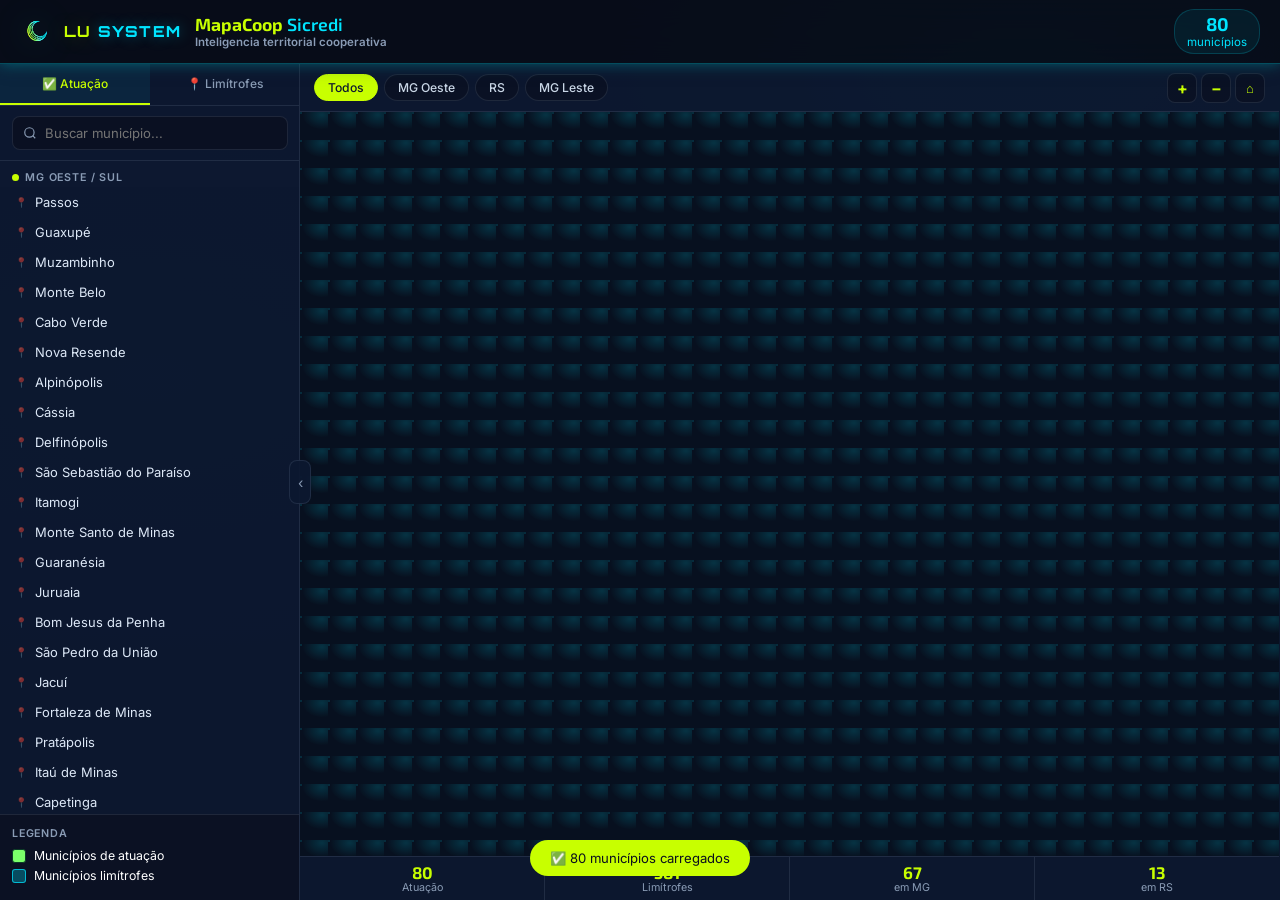
